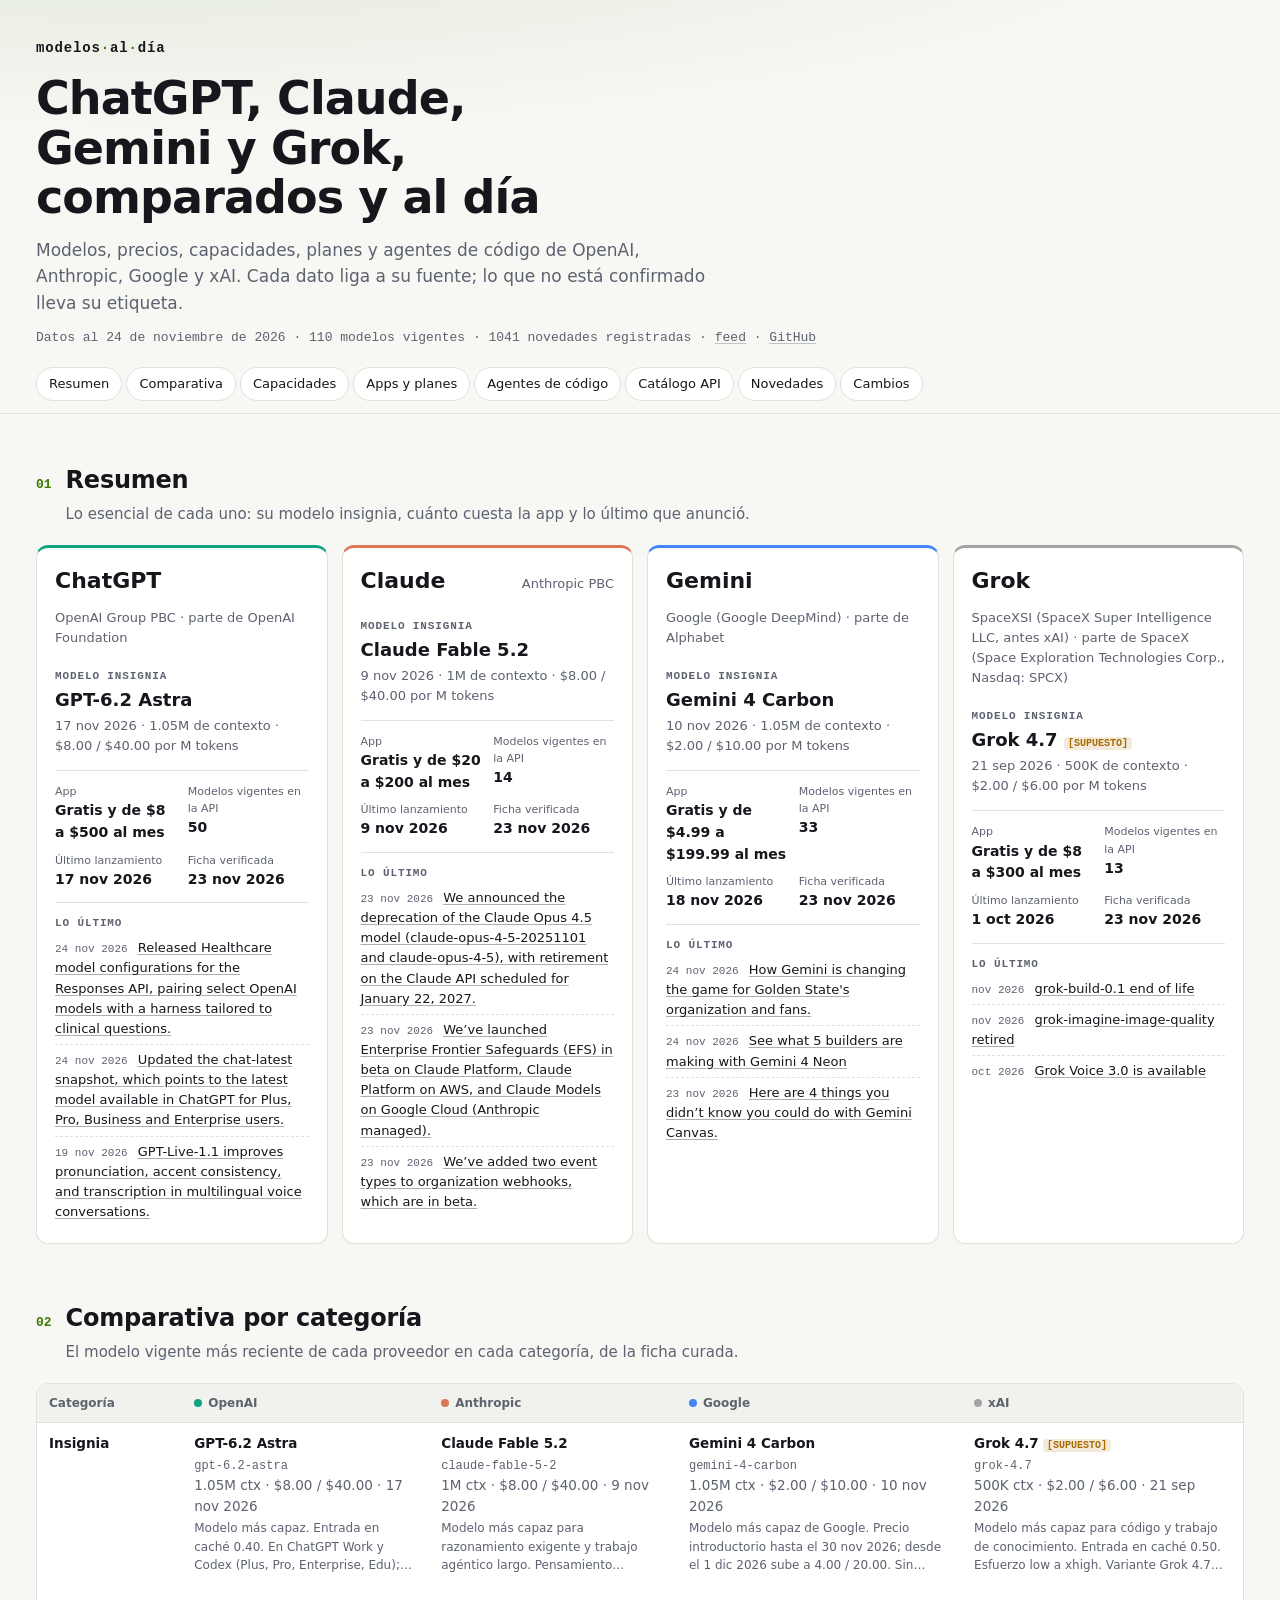
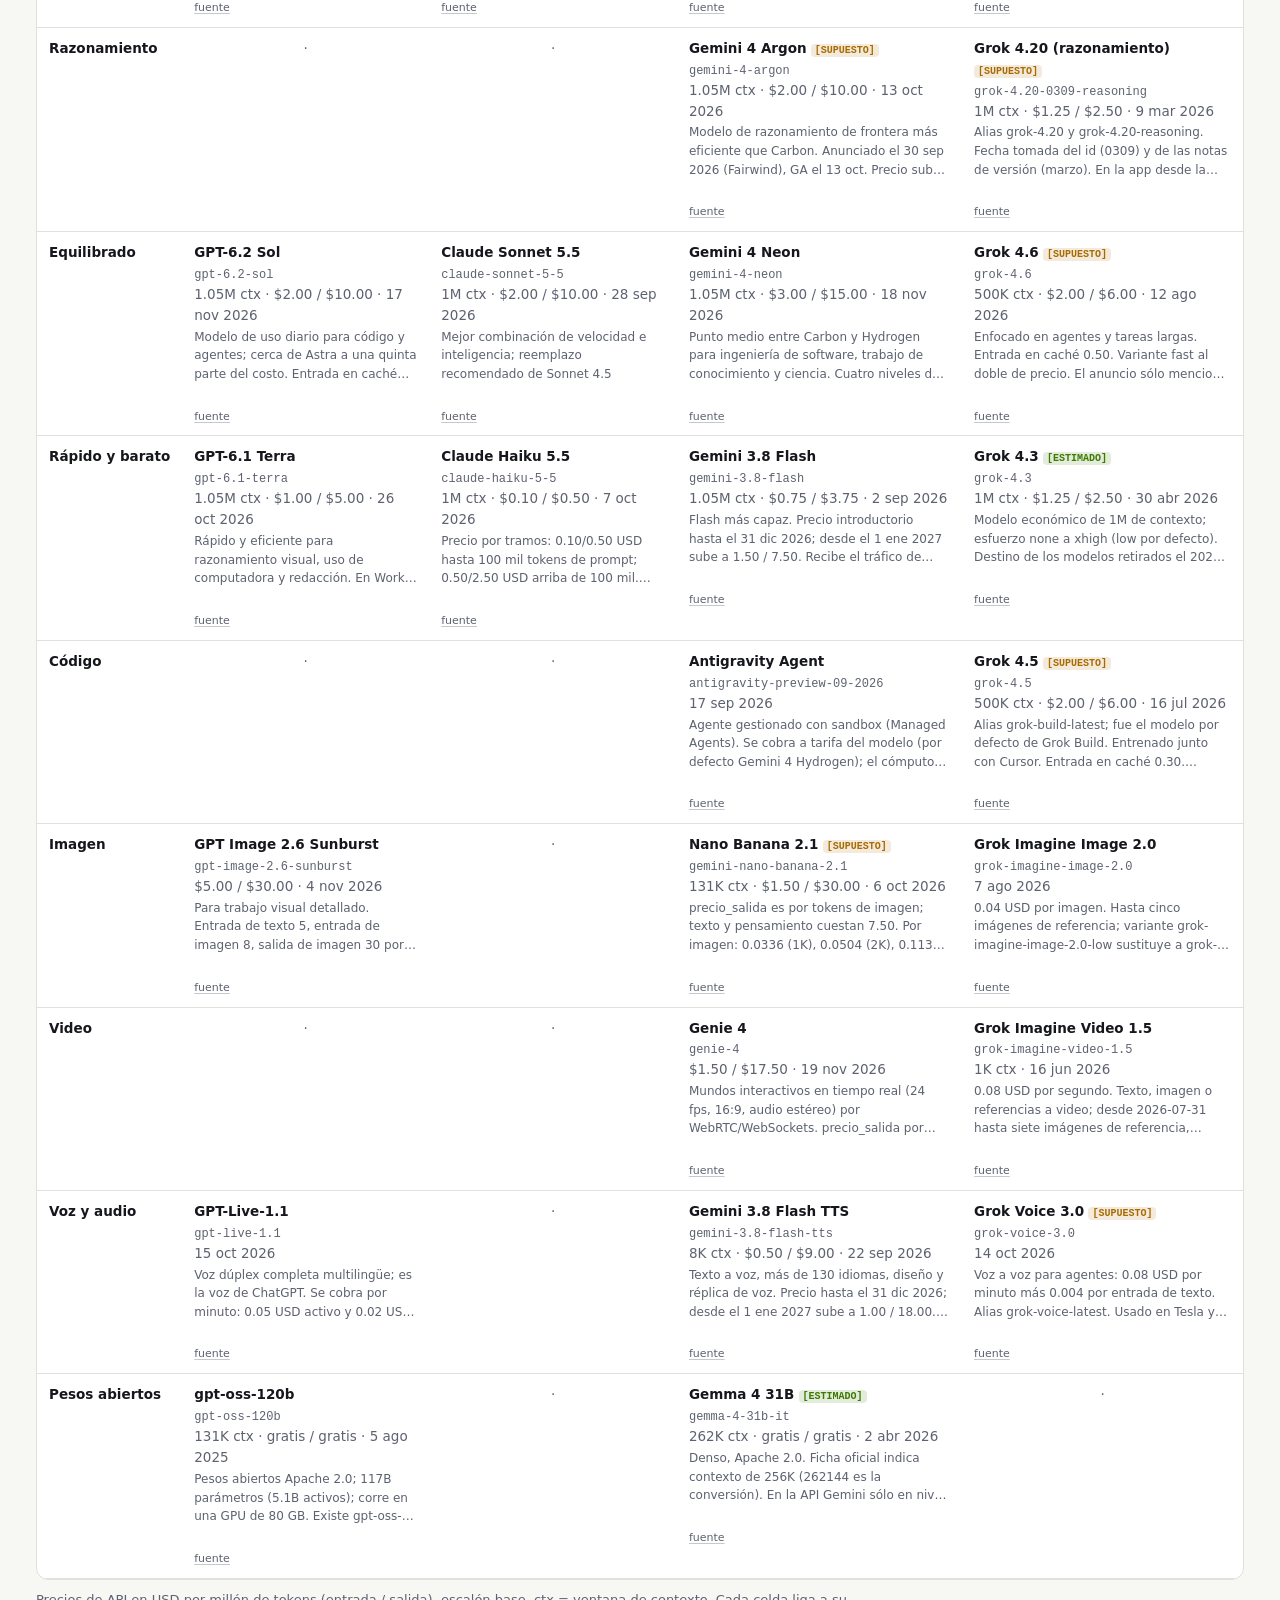
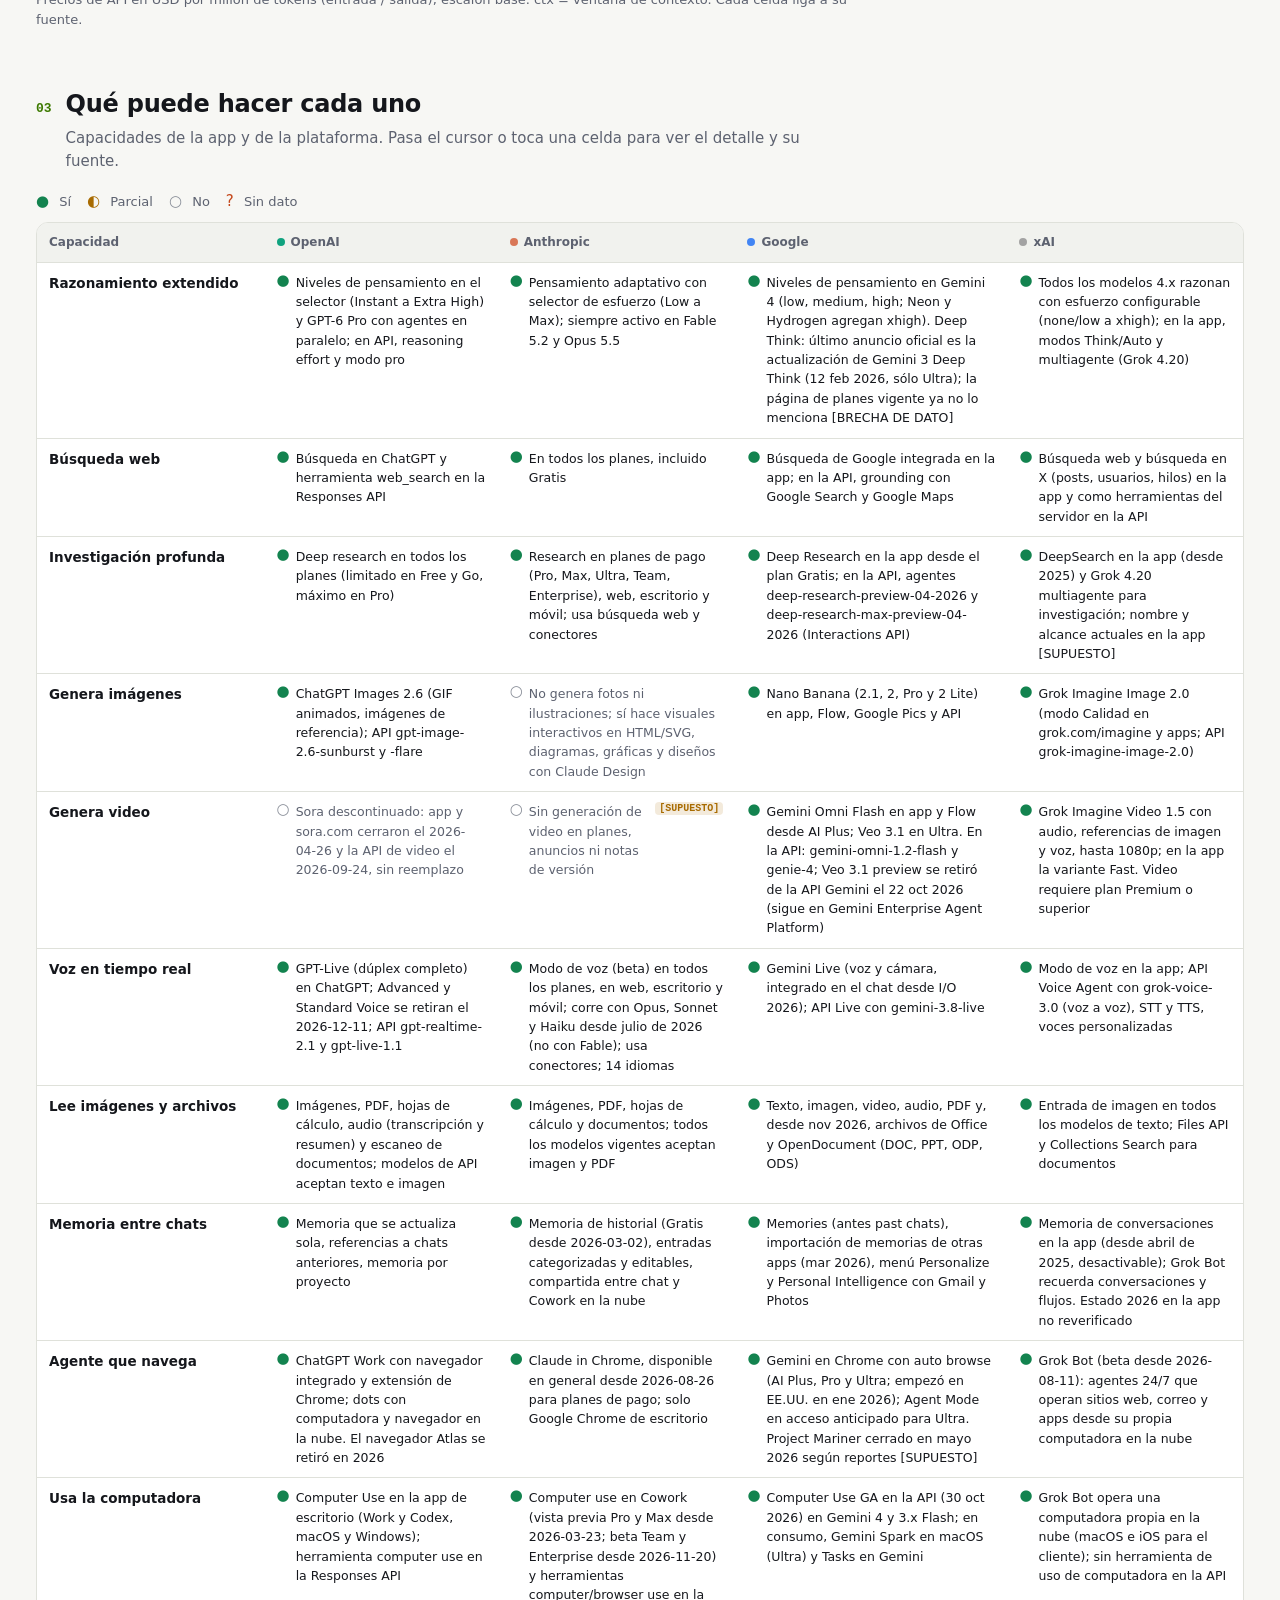
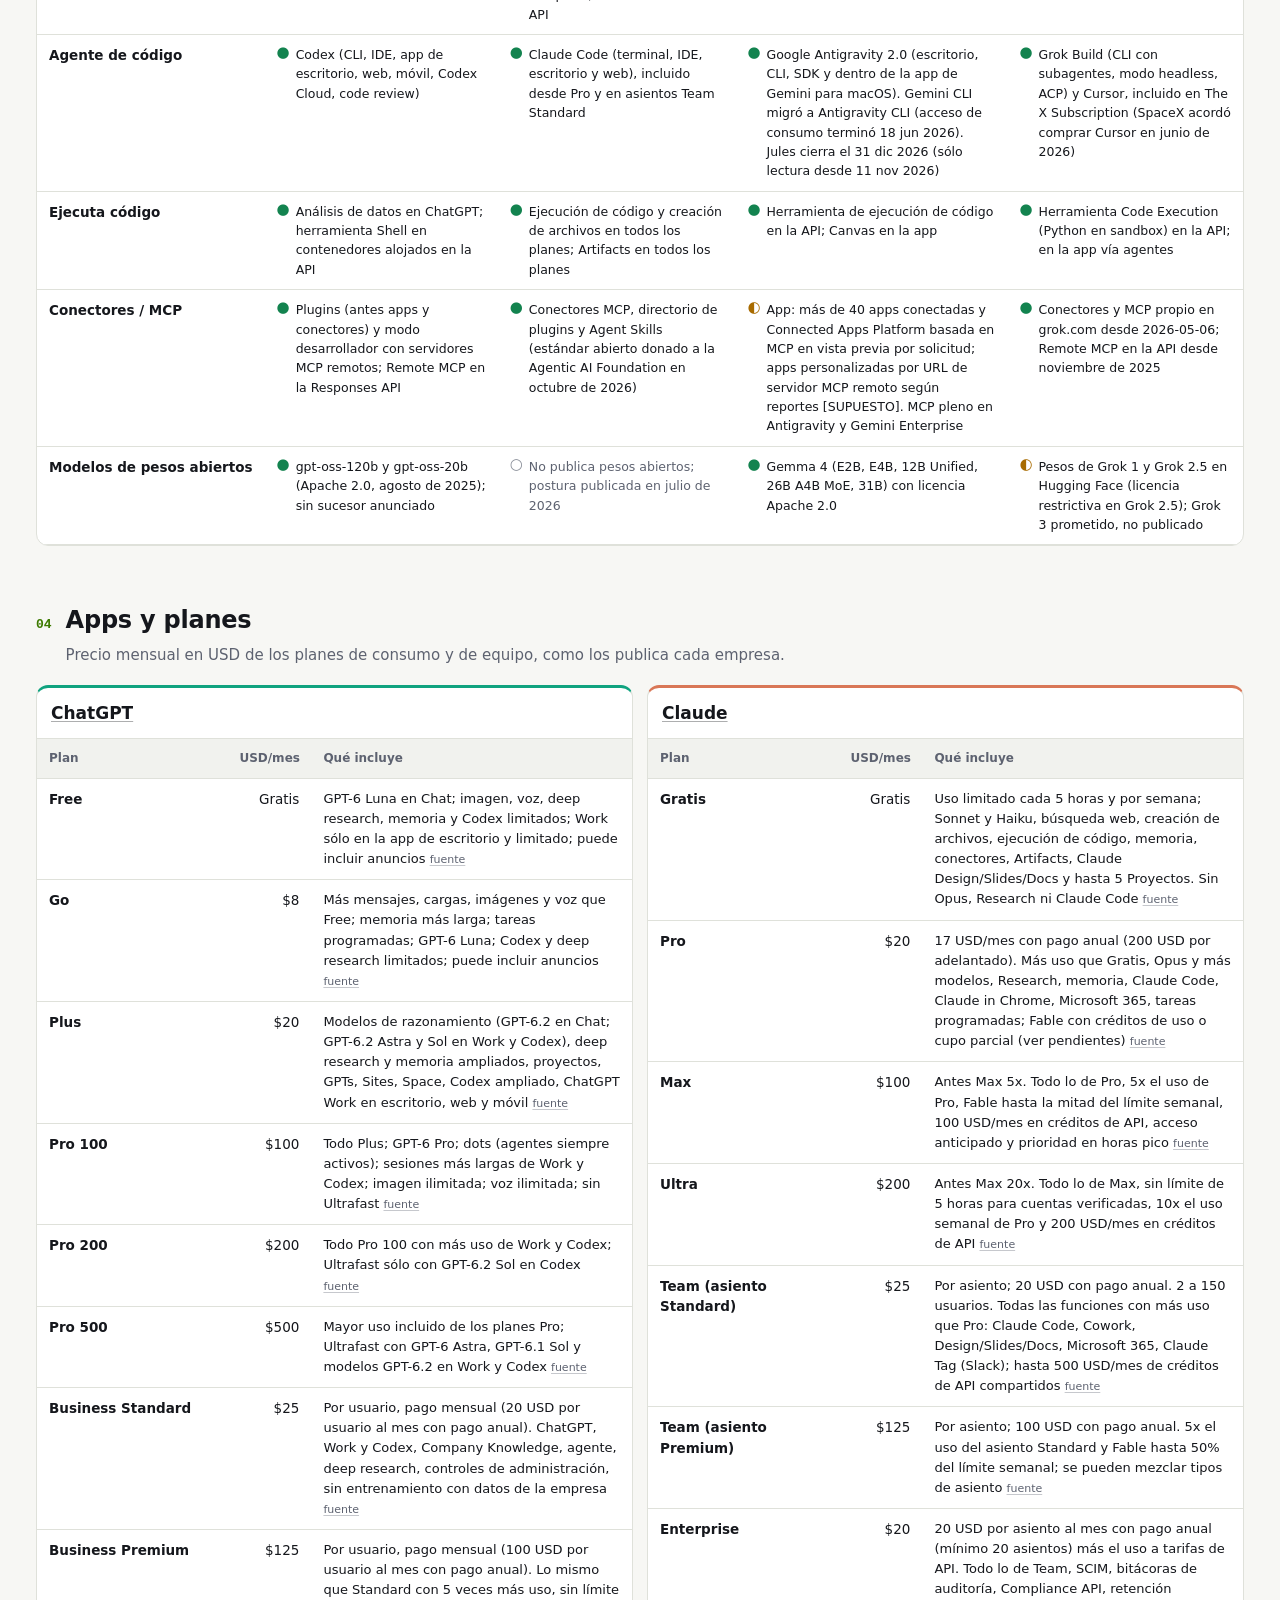
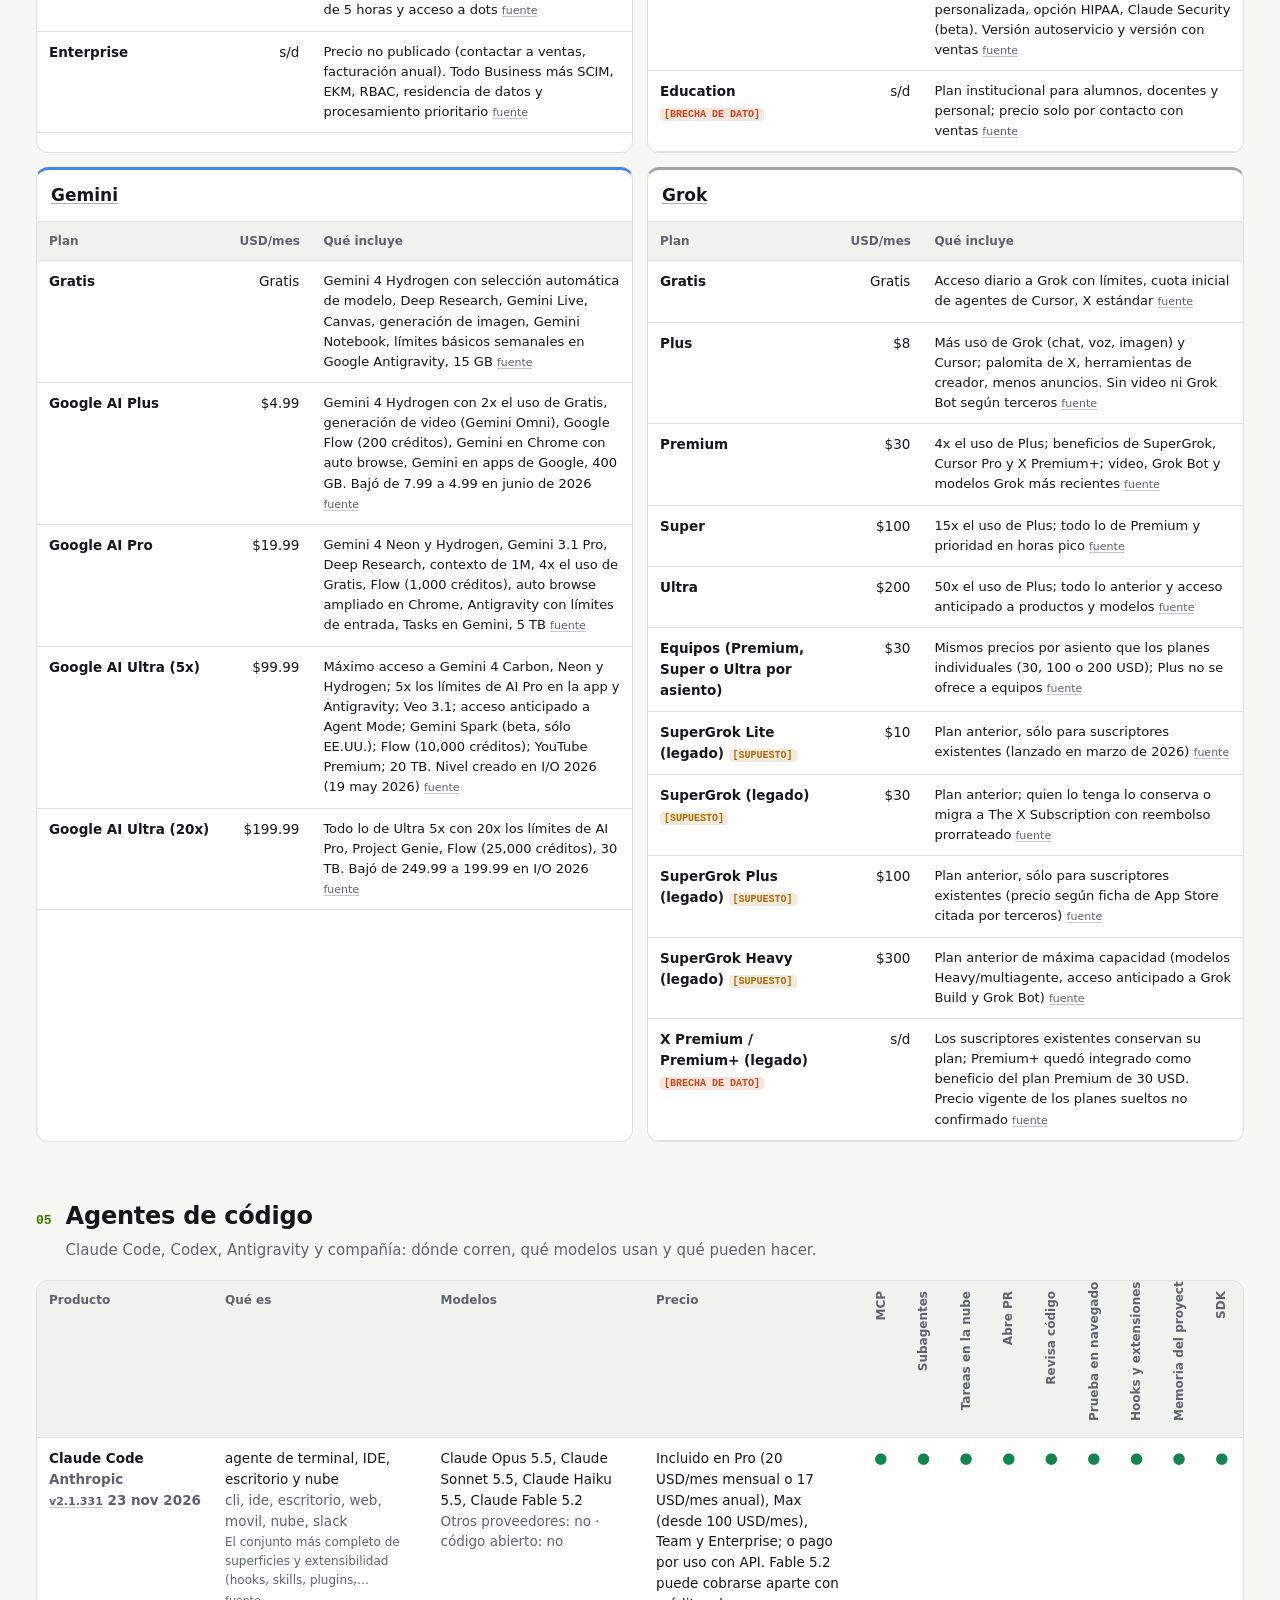
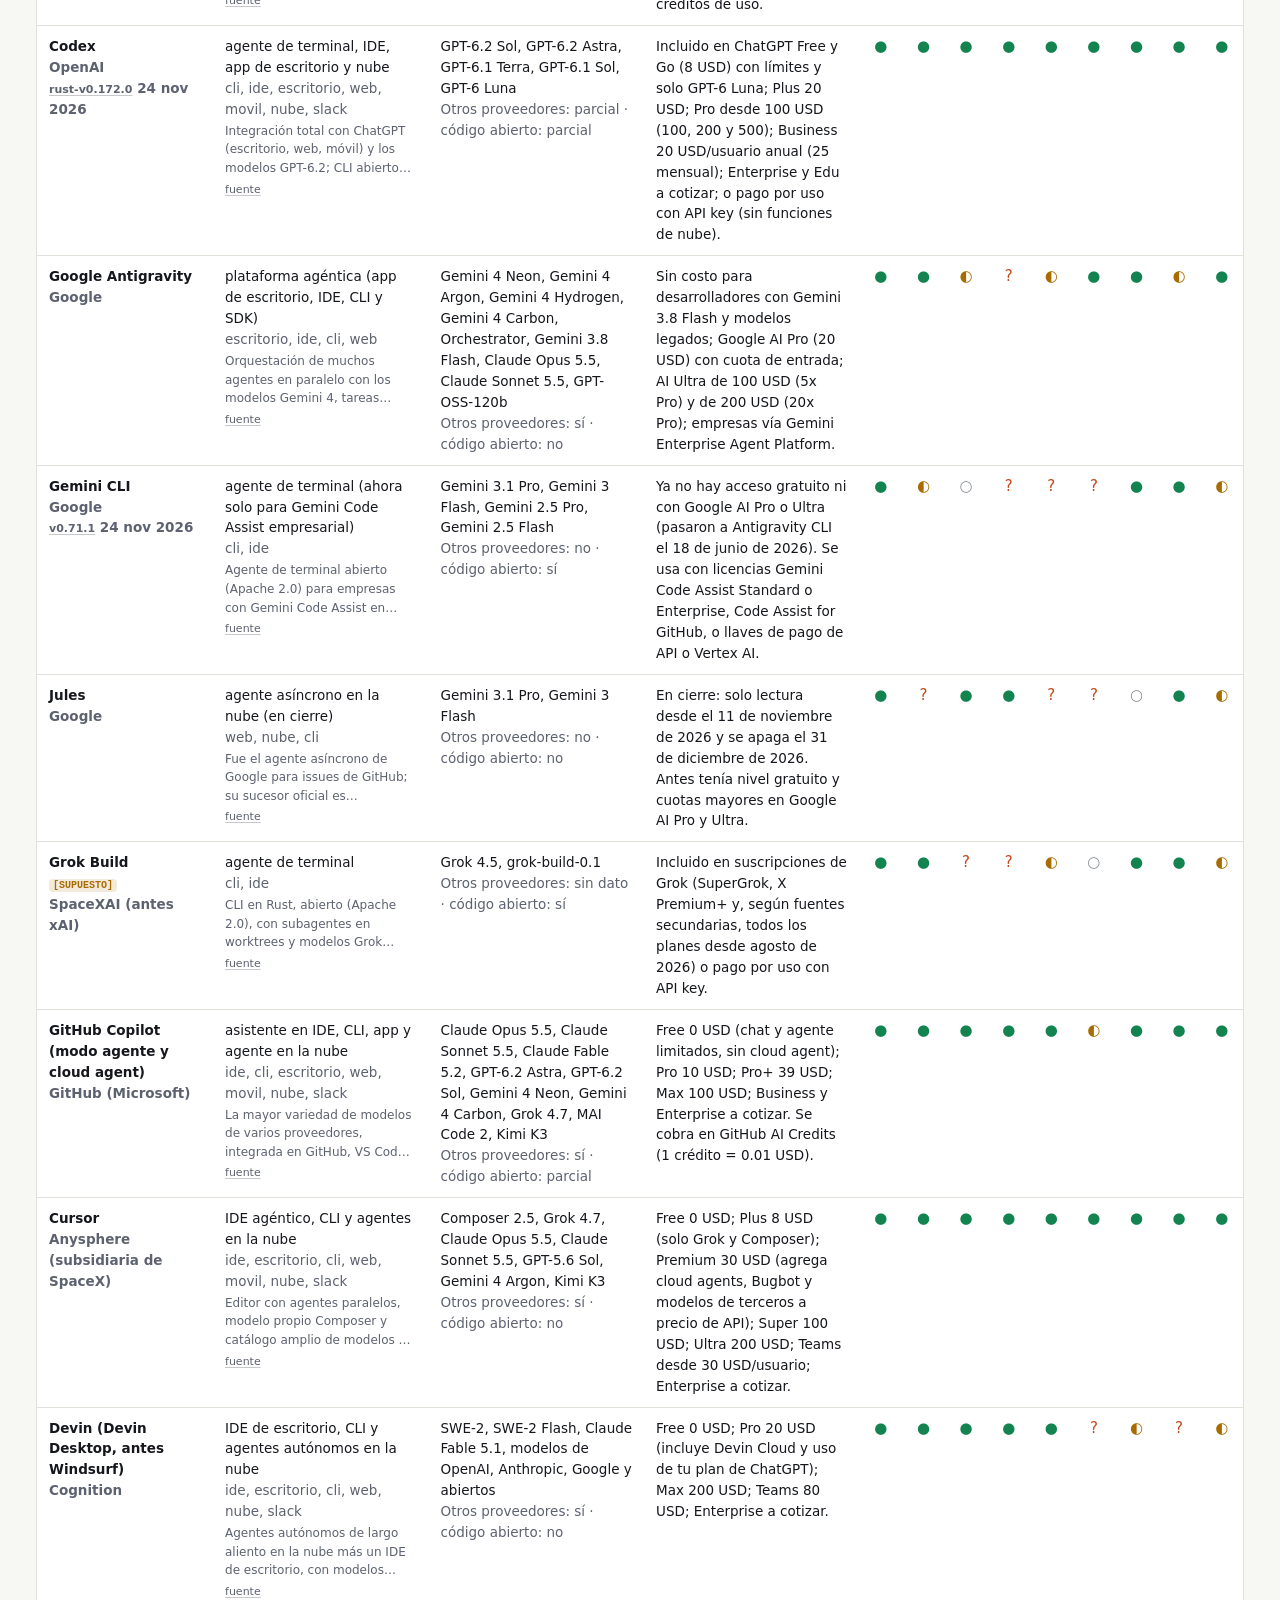
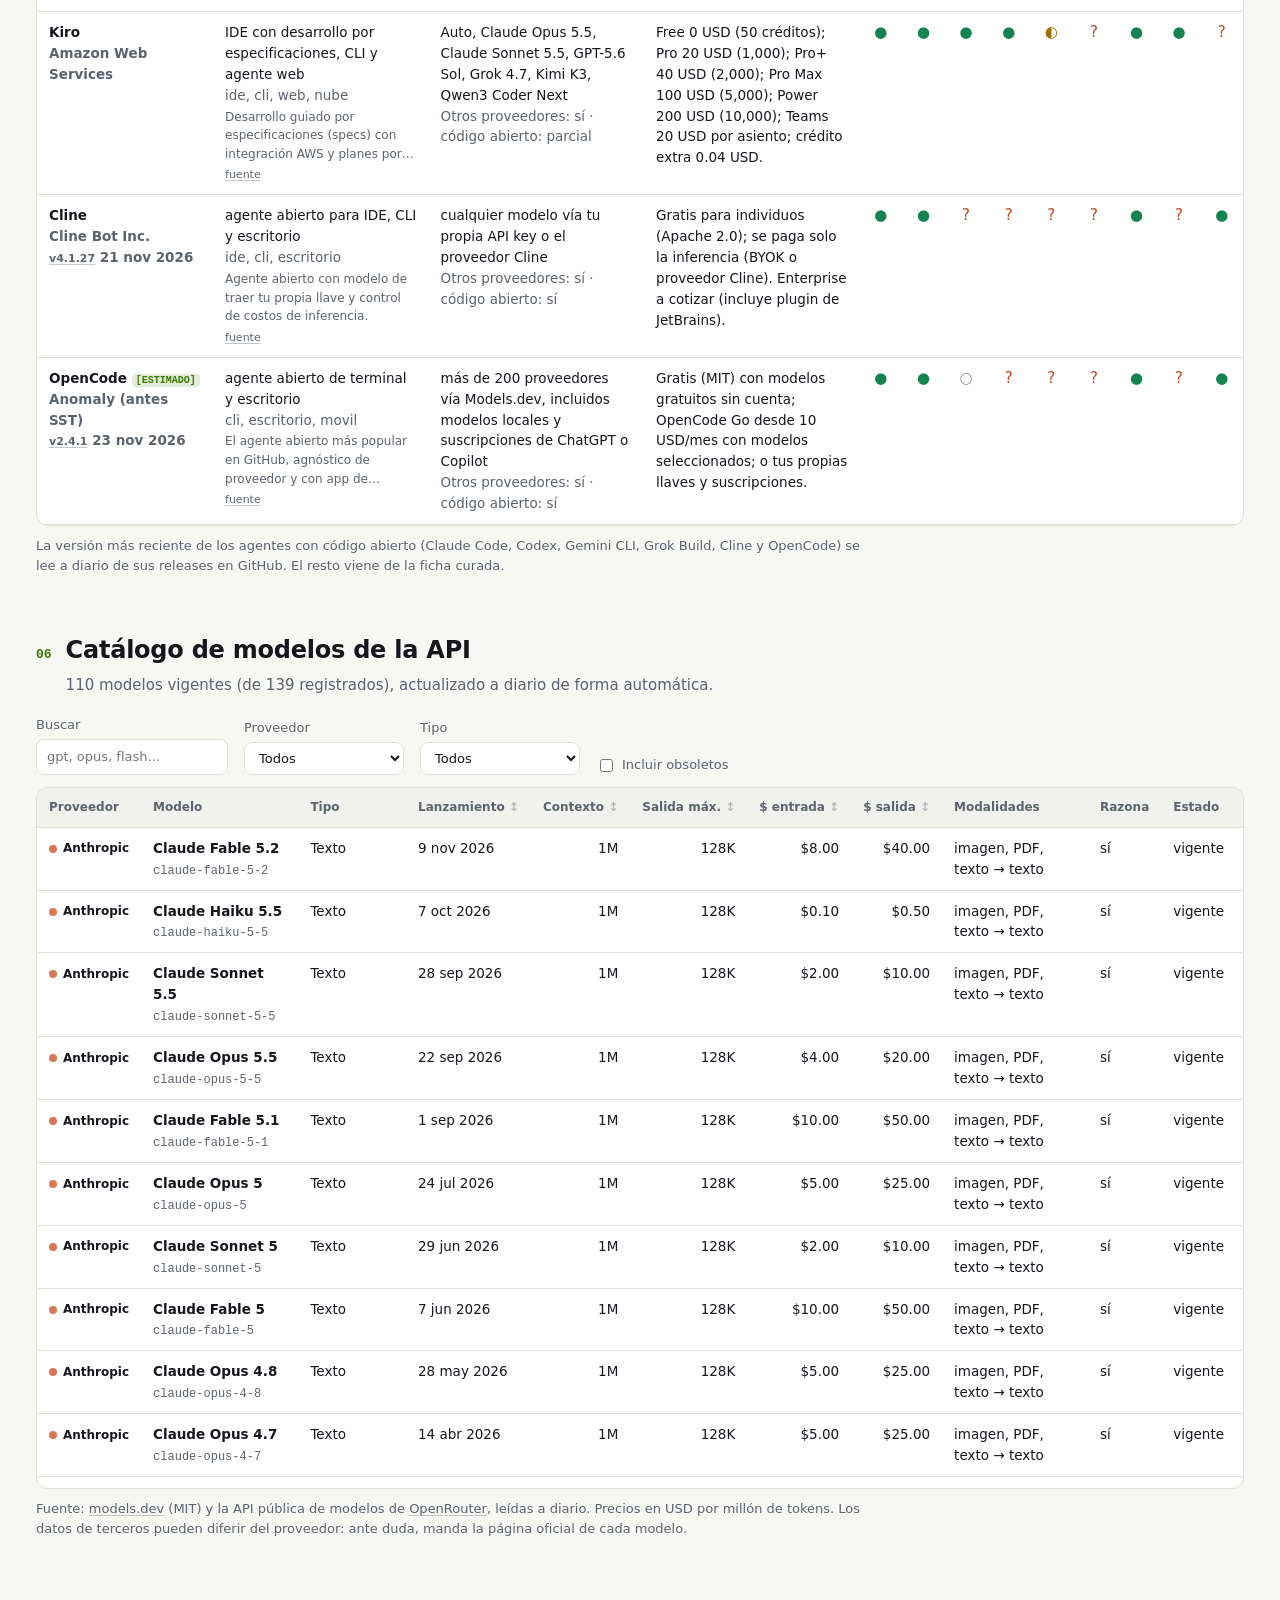
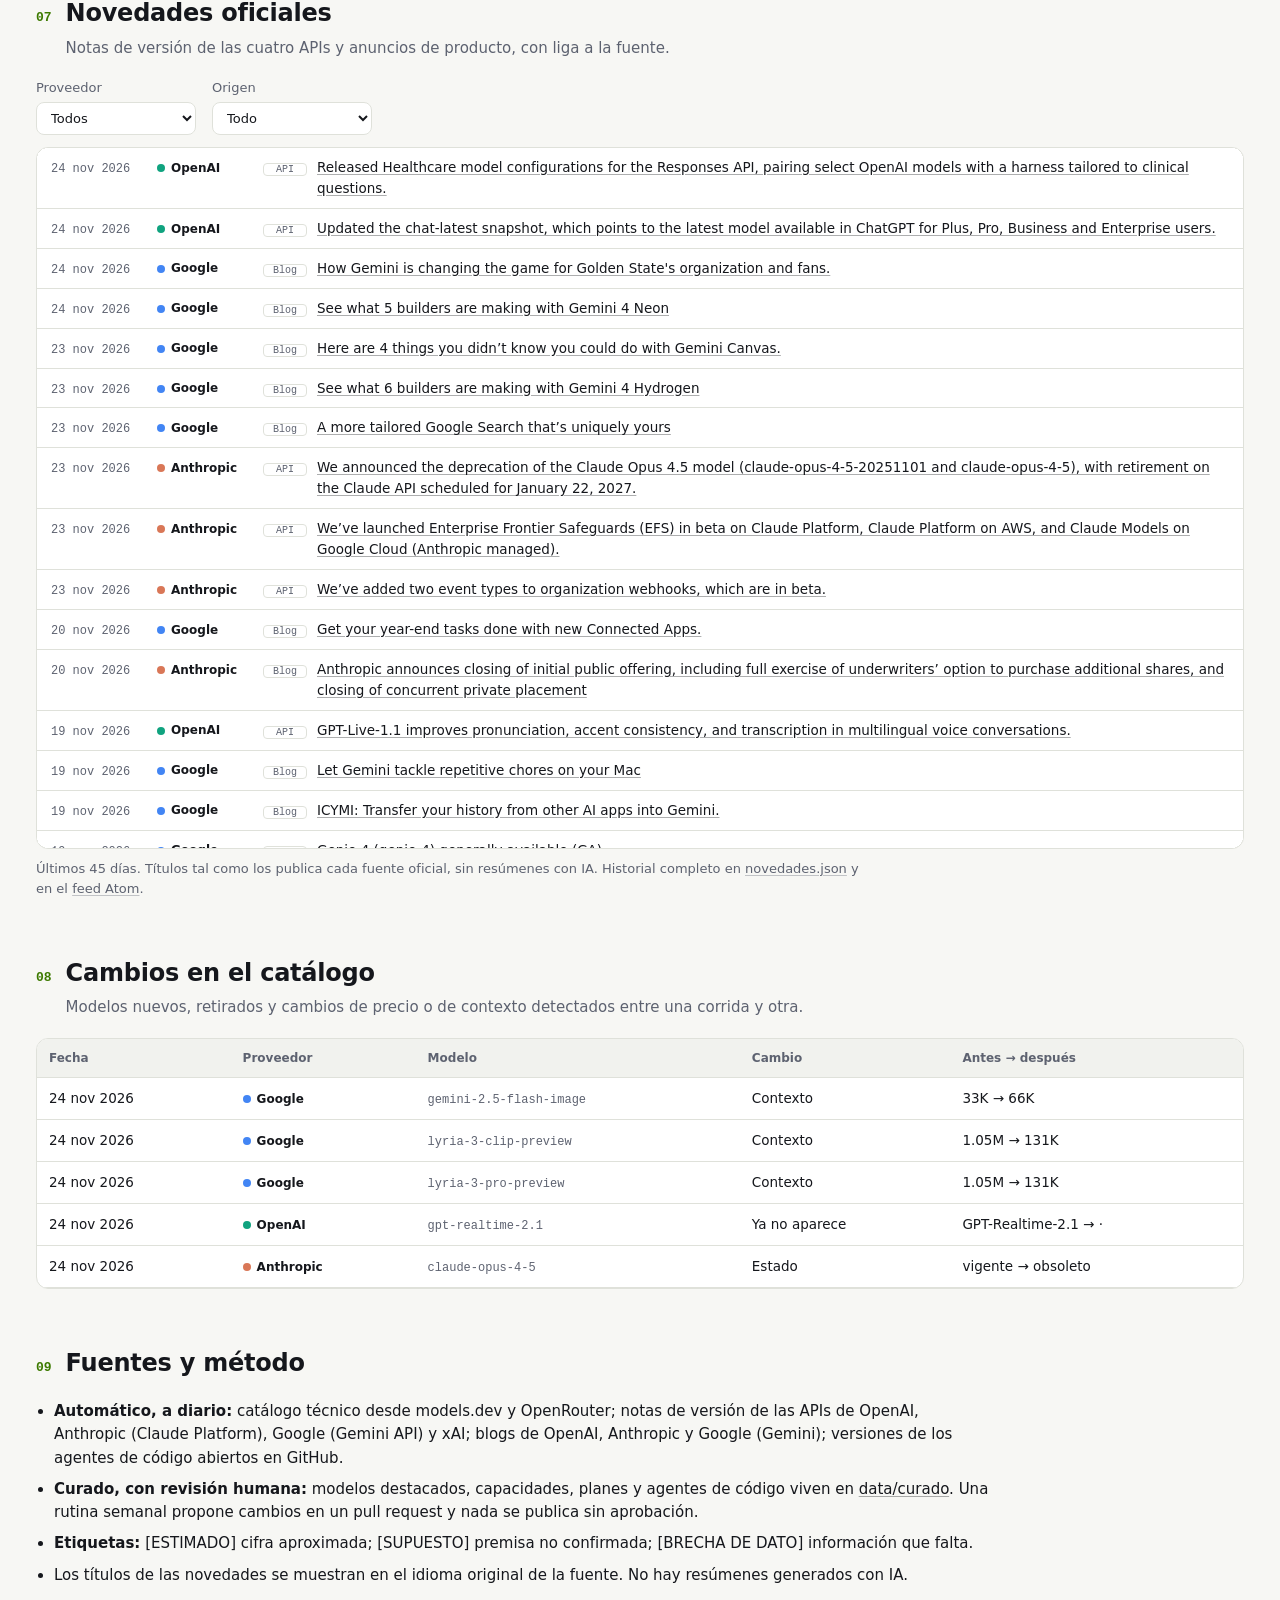
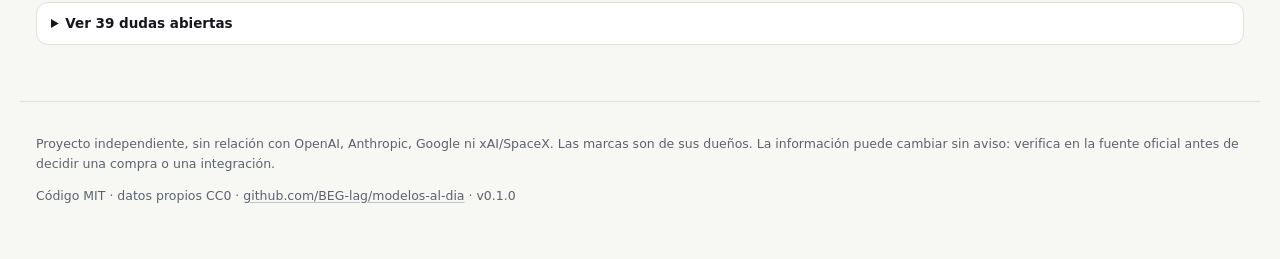
==== docs/index.html @ 7bff906c "chore(datos): actualización 2026-11-24 (110 modelos vigentes, 1041 novedades)" ====
<!doctype html>
<html lang="es-MX">
<head>
<meta charset="utf-8">
<meta name="viewport" content="width=device-width, initial-scale=1">
<title>modelos·al·día · ChatGPT, Claude, Gemini y Grok, comparados</title>
<meta name="description" content="Los modelos de OpenAI, Anthropic, Google y xAI al día: comparativa, capacidades, planes, agentes de código y novedades oficiales, cada dato con su fuente.">
<link rel="alternate" type="application/atom+xml" title="modelos·al·día" href="feed.xml">
<link rel="stylesheet" href="assets/style.css?v=0.1.0">
<link rel="icon" href="data:image/svg+xml,%3Csvg xmlns='http://www.w3.org/2000/svg' viewBox='0 0 32 32'%3E%3Crect width='32' height='32' rx='7' fill='%230b0d12'/%3E%3Ccircle cx='10' cy='11' r='4' fill='%2310a37f'/%3E%3Ccircle cx='22' cy='11' r='4' fill='%23d97757'/%3E%3Ccircle cx='10' cy='22' r='4' fill='%234285f4'/%3E%3Ccircle cx='22' cy='22' r='4' fill='%23a3a3a3'/%3E%3C/svg%3E">
</head>
<body>
<header class="top">
  <div class="wrap">
    <p class="brand">modelos<span>·</span>al<span>·</span>día</p>
    <h1>ChatGPT, Claude, Gemini y Grok, comparados y al día</h1>
    <p class="lede">Modelos, precios, capacidades, planes y agentes de código de OpenAI, Anthropic, Google y xAI.
    Cada dato liga a su fuente; lo que no está confirmado lleva su etiqueta.</p>
    <p class="stamp">Datos al <time datetime="2026-11-24">24 de noviembre de 2026</time> ·
    110 modelos vigentes · 1041 novedades registradas ·
    <a href="feed.xml">feed</a> · <a href="https://github.com/BEG-lag/modelos-al-dia">GitHub</a></p>
    <nav aria-label="Secciones"><a href="#resumen">Resumen</a><a href="#comparativa">Comparativa</a><a href="#capacidades">Capacidades</a><a href="#planes">Apps y planes</a><a href="#agentes">Agentes de código</a><a href="#catalogo">Catálogo API</a><a href="#novedades">Novedades</a><a href="#cambios">Cambios</a></nav>
  </div>
</header>
<main class="wrap">
<section id="resumen"><header class="sec"><span class="num">01</span><h2>Resumen</h2><p>Lo esencial de cada uno: su modelo insignia, cuánto cuesta la app y lo último que anunció.</p></header><div class="cards"><article class="card" style="--c:#10a37f"><header><h3>ChatGPT</h3><span class="muted">OpenAI Group PBC · parte de OpenAI Foundation</span></header><p class="label">Modelo insignia</p><p class="big">GPT-6.2 Astra</p><p class="muted">17 nov 2026 · 1.05M de contexto · $8.00 / $40.00 por M tokens</p><dl class="mini"><div><dt>App</dt><dd>Gratis y de $8 a $500 al mes</dd></div><div><dt>Modelos vigentes en la API</dt><dd>50</dd></div><div><dt>Último lanzamiento</dt><dd>17 nov 2026</dd></div><div><dt>Ficha verificada</dt><dd>23 nov 2026</dd></div></dl><p class="label">Lo último</p><ul class="news"><li><time datetime="2026-11-24">24 nov 2026</time> <a href="https://developers.openai.com/api/docs/changelog" rel="noopener">Released Healthcare model configurations for the Responses API, pairing select OpenAI models with a harness tailored to clinical questions.</a></li><li><time datetime="2026-11-24">24 nov 2026</time> <a href="https://developers.openai.com/api/docs/changelog" rel="noopener">Updated the chat-latest snapshot, which points to the latest model available in ChatGPT for Plus, Pro, Business and Enterprise users.</a></li><li><time datetime="2026-11-19">19 nov 2026</time> <a href="https://developers.openai.com/api/docs/changelog" rel="noopener">GPT-Live-1.1 improves pronunciation, accent consistency, and transcription in multilingual voice conversations.</a></li></ul></article><article class="card" style="--c:#d97757"><header><h3>Claude</h3><span class="muted">Anthropic PBC</span></header><p class="label">Modelo insignia</p><p class="big">Claude Fable 5.2</p><p class="muted">9 nov 2026 · 1M de contexto · $8.00 / $40.00 por M tokens</p><dl class="mini"><div><dt>App</dt><dd>Gratis y de $20 a $200 al mes</dd></div><div><dt>Modelos vigentes en la API</dt><dd>14</dd></div><div><dt>Último lanzamiento</dt><dd>9 nov 2026</dd></div><div><dt>Ficha verificada</dt><dd>23 nov 2026</dd></div></dl><p class="label">Lo último</p><ul class="news"><li><time datetime="2026-11-23">23 nov 2026</time> <a href="https://platform.claude.com/docs/en/release-notes/overview" rel="noopener">We announced the deprecation of the Claude Opus 4.5 model (claude-opus-4-5-20251101 and claude-opus-4-5), with retirement on the Claude API scheduled for January 22, 2027.</a></li><li><time datetime="2026-11-23">23 nov 2026</time> <a href="https://platform.claude.com/docs/en/release-notes/overview" rel="noopener">We’ve launched Enterprise Frontier Safeguards (EFS) in beta on Claude Platform, Claude Platform on AWS, and Claude Models on Google Cloud (Anthropic managed).</a></li><li><time datetime="2026-11-23">23 nov 2026</time> <a href="https://platform.claude.com/docs/en/release-notes/overview" rel="noopener">We’ve added two event types to organization webhooks, which are in beta.</a></li></ul></article><article class="card" style="--c:#4285f4"><header><h3>Gemini</h3><span class="muted">Google (Google DeepMind) · parte de Alphabet</span></header><p class="label">Modelo insignia</p><p class="big">Gemini 4 Carbon</p><p class="muted">10 nov 2026 · 1.05M de contexto · $2.00 / $10.00 por M tokens</p><dl class="mini"><div><dt>App</dt><dd>Gratis y de $4.99 a $199.99 al mes</dd></div><div><dt>Modelos vigentes en la API</dt><dd>33</dd></div><div><dt>Último lanzamiento</dt><dd>18 nov 2026</dd></div><div><dt>Ficha verificada</dt><dd>23 nov 2026</dd></div></dl><p class="label">Lo último</p><ul class="news"><li><time datetime="2026-11-24">24 nov 2026</time> <a href="https://blog.google/products-and-platforms/products/gemini/gemini-golden-state/" rel="noopener">How Gemini is changing the game for Golden State&#x27;s organization and fans.</a></li><li><time datetime="2026-11-24">24 nov 2026</time> <a href="https://blog.google/innovation-and-ai/models-and-research/gemini-models/gemini-4-neon-builders/" rel="noopener">See what 5 builders are making with Gemini 4 Neon</a></li><li><time datetime="2026-11-23">23 nov 2026</time> <a href="https://blog.google/innovation-and-ai/products/gemini-app/gemini-canvas-tasks/" rel="noopener">Here are 4 things you didn’t know you could do with Gemini Canvas.</a></li></ul></article><article class="card" style="--c:#a3a3a3"><header><h3>Grok</h3><span class="muted">SpaceXSI (SpaceX Super Intelligence LLC, antes xAI) · parte de SpaceX (Space Exploration Technologies Corp., Nasdaq: SPCX)</span></header><p class="label">Modelo insignia</p><p class="big">Grok 4.7 <span class="tag tag-supuesto">[SUPUESTO]</span></p><p class="muted">21 sep 2026 · 500K de contexto · $2.00 / $6.00 por M tokens</p><dl class="mini"><div><dt>App</dt><dd>Gratis y de $8 a $300 al mes</dd></div><div><dt>Modelos vigentes en la API</dt><dd>13</dd></div><div><dt>Último lanzamiento</dt><dd>1 oct 2026</dd></div><div><dt>Ficha verificada</dt><dd>23 nov 2026</dd></div></dl><p class="label">Lo último</p><ul class="news"><li><time datetime="2026-11-01">nov 2026</time> <a href="https://docs.x.ai/docs/release-notes" rel="noopener">grok-build-0.1 end of life</a></li><li><time datetime="2026-11-01">nov 2026</time> <a href="https://docs.x.ai/docs/release-notes" rel="noopener">grok-imagine-image-quality retired</a></li><li><time datetime="2026-10-01">oct 2026</time> <a href="https://docs.x.ai/docs/release-notes" rel="noopener">Grok Voice 3.0 is available</a></li></ul></article></div></section><section id="comparativa"><header class="sec"><span class="num">02</span><h2>Comparativa por categoría</h2><p>El modelo vigente más reciente de cada proveedor en cada categoría, de la ficha curada.</p></header><div class="scroll"><table class="grid compare"><thead><tr><th scope="col">Categoría</th><th scope="col"><span class="chip" style="--c:#10a37f">OpenAI</span></th><th scope="col"><span class="chip" style="--c:#d97757">Anthropic</span></th><th scope="col"><span class="chip" style="--c:#4285f4">Google</span></th><th scope="col"><span class="chip" style="--c:#a3a3a3">xAI</span></th></tr></thead><tbody><tr><th scope="row">Insignia</th><td><strong>GPT-6.2 Astra</strong><br><code>gpt-6.2-astra</code><br><span class="muted">1.05M ctx · $8.00 / $40.00 · 17 nov 2026</span><br><span class="nota" title="Modelo más capaz. Entrada en caché 0.40. En ChatGPT Work y Codex (Plus, Pro, Enterprise, Edu); modo Ultrafast. Arriba de 272K tokens de entrada aplica tarifa de contexto largo.">Modelo más capaz. Entrada en caché 0.40. En ChatGPT Work y Codex (Plus, Pro, Enterprise, Edu); modo Ultrafast. Arriba de 272K tokens de entrada aplica tarifa de contexto largo.</span><br><a class="src" href="https://developers.openai.com/api/docs/models/gpt-6.2-astra" rel="noopener">fuente</a></td><td><strong>Claude Fable 5.2</strong><br><code>claude-fable-5-2</code><br><span class="muted">1M ctx · $8.00 / $40.00 · 9 nov 2026</span><br><span class="nota" title="Modelo más capaz para razonamiento exigente y trabajo agéntico largo. Pensamiento adaptativo siempre activo. Modo rápido a 16/80 USD. En la app con créditos de uso o cupo parcial según plan">Modelo más capaz para razonamiento exigente y trabajo agéntico largo. Pensamiento adaptativo siempre activo. Modo rápido a 16/80 USD. En la app con créditos de uso o cupo parcial según plan</span><br><a class="src" href="https://platform.claude.com/docs/en/about-claude/models/overview" rel="noopener">fuente</a></td><td><strong>Gemini 4 Carbon</strong><br><code>gemini-4-carbon</code><br><span class="muted">1.05M ctx · $2.00 / $10.00 · 10 nov 2026</span><br><span class="nota" title="Modelo más capaz de Google. Precio introductorio hasta el 30 nov 2026; desde el 1 dic 2026 sube a 4.00 / 20.00. Sin escalones por longitud de prompt. Salida de 65,536 por defecto, hasta 1M con long decode. Anunciado el 28 oct 2026 sólo para ciberdefensores (programa Fairwind); GA el 10 nov. En la app sólo para AI Ultra">Modelo más capaz de Google. Precio introductorio hasta el 30 nov 2026; desde el 1 dic 2026 sube a 4.00 / 20.00. Sin escalones por longitud de prompt. Salida de 65,536 por defecto, hasta 1M con long decode. Anunciado el 28 oct 2026 sólo para ciberdefensores (programa Fairwind); GA el 10 nov. En la app sólo para AI Ultra</span><br><a class="src" href="https://blog.google/innovation-and-ai/models-and-research/gemini-models/gemini-4-carbon-now-available/" rel="noopener">fuente</a></td><td><strong>Grok 4.7</strong> <span class="tag tag-supuesto">[SUPUESTO]</span><br><code>grok-4.7</code><br><span class="muted">500K ctx · $2.00 / $6.00 · 21 sep 2026</span><br><span class="nota" title="Modelo más capaz para código y trabajo de conocimiento. Entrada en caché 0.50. Esfuerzo low a xhigh. Variante Grok 4.7 Fast (doble velocidad, doble precio) sólo en Cursor y Grok Build. Salida máxima no publicada [BRECHA DE DATO]. Presencia en la app según Decrypt y Android Headlines, no en fuente oficial">Modelo más capaz para código y trabajo de conocimiento. Entrada en caché 0.50. Esfuerzo low a xhigh. Variante Grok 4.7 Fast (doble velocidad, doble precio) sólo en Cursor y Grok Build. Salida máxima no publicada [BRECHA DE DATO]. Presencia en la app según Decrypt y Android Headlines, no en fuente oficial</span><br><a class="src" href="https://docs.x.ai/docs/models/grok-4.7" rel="noopener">fuente</a></td></tr><tr><th scope="row">Razonamiento</th><td class="vacio">·</td><td class="vacio">·</td><td><strong>Gemini 4 Argon</strong> <span class="tag tag-supuesto">[SUPUESTO]</span><br><code>gemini-4-argon</code><br><span class="muted">1.05M ctx · $2.00 / $10.00 · 13 oct 2026</span><br><span class="nota" title="Modelo de razonamiento de frontera más eficiente que Carbon. Anunciado el 30 sep 2026 (Fairwind), GA el 13 oct. Precio sube a 4.00 / 20.00 el 1 dic 2026. Llegó a la app para Pro y Ultra en oct 2026, pero la página de planes vigente ya no lo lista; reportes dicen que Neon lo reemplazó en el selector (en_app false es supuesto)">Modelo de razonamiento de frontera más eficiente que Carbon. Anunciado el 30 sep 2026 (Fairwind), GA el 13 oct. Precio sube a 4.00 / 20.00 el 1 dic 2026. Llegó a la app para Pro y Ultra en oct 2026, pero la página de planes vigente ya no lo lista; reportes dicen que Neon lo reemplazó en el selector (en_app false es supuesto)</span><br><a class="src" href="https://aistudio.google.com/docs/models/gemini-4-argon" rel="noopener">fuente</a></td><td><strong>Grok 4.20 (razonamiento)</strong> <span class="tag tag-supuesto">[SUPUESTO]</span><br><code>grok-4.20-0309-reasoning</code><br><span class="muted">1M ctx · $1.25 / $2.50 · 9 mar 2026</span><br><span class="nota" title="Alias grok-4.20 y grok-4.20-reasoning. Fecha tomada del id (0309) y de las notas de versión (marzo). En la app desde la beta de febrero de 2026 [SUPUESTO]. Salida máxima no publicada">Alias grok-4.20 y grok-4.20-reasoning. Fecha tomada del id (0309) y de las notas de versión (marzo). En la app desde la beta de febrero de 2026 [SUPUESTO]. Salida máxima no publicada</span><br><a class="src" href="https://docs.x.ai/docs/models/grok-4.20-0309-reasoning" rel="noopener">fuente</a></td></tr><tr><th scope="row">Equilibrado</th><td><strong>GPT-6.2 Sol</strong><br><code>gpt-6.2-sol</code><br><span class="muted">1.05M ctx · $2.00 / $10.00 · 17 nov 2026</span><br><span class="nota" title="Modelo de uso diario para código y agentes; cerca de Astra a una quinta parte del costo. Entrada en caché 0.10. En Work y Codex.">Modelo de uso diario para código y agentes; cerca de Astra a una quinta parte del costo. Entrada en caché 0.10. En Work y Codex.</span><br><a class="src" href="https://developers.openai.com/api/docs/models/gpt-6.2-sol" rel="noopener">fuente</a></td><td><strong>Claude Sonnet 5.5</strong><br><code>claude-sonnet-5-5</code><br><span class="muted">1M ctx · $2.00 / $10.00 · 28 sep 2026</span><br><span class="nota" title="Mejor combinación de velocidad e inteligencia; reemplazo recomendado de Sonnet 4.5">Mejor combinación de velocidad e inteligencia; reemplazo recomendado de Sonnet 4.5</span><br><a class="src" href="https://platform.claude.com/docs/en/about-claude/models/overview" rel="noopener">fuente</a></td><td><strong>Gemini 4 Neon</strong><br><code>gemini-4-neon</code><br><span class="muted">1.05M ctx · $3.00 / $15.00 · 18 nov 2026</span><br><span class="nota" title="Punto medio entre Carbon y Hydrogen para ingeniería de software, trabajo de conocimiento y ciencia. Cuatro niveles de pensamiento (hasta xhigh). Precio plano en todo el contexto; caché 0.15. Salida hasta 1M con long decode. En la app para AI Pro y Ultra">Punto medio entre Carbon y Hydrogen para ingeniería de software, trabajo de conocimiento y ciencia. Cuatro niveles de pensamiento (hasta xhigh). Precio plano en todo el contexto; caché 0.15. Salida hasta 1M con long decode. En la app para AI Pro y Ultra</span><br><a class="src" href="https://blog.google/innovation-and-ai/models-and-research/gemini-models/introducing-gemini-4-neon/" rel="noopener">fuente</a></td><td><strong>Grok 4.6</strong> <span class="tag tag-supuesto">[SUPUESTO]</span><br><code>grok-4.6</code><br><span class="muted">500K ctx · $2.00 / $6.00 · 12 ago 2026</span><br><span class="nota" title="Enfocado en agentes y tareas largas. Entrada en caché 0.50. Variante fast al doble de precio. El anuncio sólo menciona Cursor, Grok Build y API; presencia en la app no confirmada. Salida máxima no publicada">Enfocado en agentes y tareas largas. Entrada en caché 0.50. Variante fast al doble de precio. El anuncio sólo menciona Cursor, Grok Build y API; presencia en la app no confirmada. Salida máxima no publicada</span><br><a class="src" href="https://docs.x.ai/docs/models/grok-4.6" rel="noopener">fuente</a></td></tr><tr><th scope="row">Rápido y barato</th><td><strong>GPT-6.1 Terra</strong><br><code>gpt-6.1-terra</code><br><span class="muted">1.05M ctx · $1.00 / $5.00 · 26 oct 2026</span><br><span class="nota" title="Rápido y eficiente para razonamiento visual, uso de computadora y redacción. En Work y Codex, no en Chat.">Rápido y eficiente para razonamiento visual, uso de computadora y redacción. En Work y Codex, no en Chat.</span><br><a class="src" href="https://developers.openai.com/api/docs/models/gpt-6.1-terra" rel="noopener">fuente</a></td><td><strong>Claude Haiku 5.5</strong><br><code>claude-haiku-5-5</code><br><span class="muted">1M ctx · $0.10 / $0.50 · 7 oct 2026</span><br><span class="nota" title="Precio por tramos: 0.10/0.50 USD hasta 100 mil tokens de prompt; 0.50/2.50 USD arriba de 100 mil. Primer Haiku con selector de esfuerzo">Precio por tramos: 0.10/0.50 USD hasta 100 mil tokens de prompt; 0.50/2.50 USD arriba de 100 mil. Primer Haiku con selector de esfuerzo</span><br><a class="src" href="https://platform.claude.com/docs/en/about-claude/pricing" rel="noopener">fuente</a></td><td><strong>Gemini 3.8 Flash</strong><br><code>gemini-3.8-flash</code><br><span class="muted">1.05M ctx · $0.75 / $3.75 · 2 sep 2026</span><br><span class="nota" title="Flash más capaz. Precio introductorio hasta el 31 dic 2026; desde el 1 ene 2027 sube a 1.50 / 7.50. Recibe el tráfico de gemini-3.7-flash (deprecado 8 oct 2026) y, desde el 1 dic 2026, el de gemini-2.5-pro. No aparece en la página de planes de la app">Flash más capaz. Precio introductorio hasta el 31 dic 2026; desde el 1 ene 2027 sube a 1.50 / 7.50. Recibe el tráfico de gemini-3.7-flash (deprecado 8 oct 2026) y, desde el 1 dic 2026, el de gemini-2.5-pro. No aparece en la página de planes de la app</span><br><a class="src" href="https://aistudio.google.com/docs/models/gemini-3.8-flash" rel="noopener">fuente</a></td><td><strong>Grok 4.3</strong> <span class="tag tag-estimado">[ESTIMADO]</span><br><code>grok-4.3</code><br><span class="muted">1M ctx · $1.25 / $2.50 · 30 abr 2026</span><br><span class="nota" title="Modelo económico de 1M de contexto; esfuerzo none a xhigh (low por defecto). Destino de los modelos retirados el 2026-05-15. Fecha de lanzamiento de catálogos de terceros (beta para SuperGrok en abril, GA ~2026-05-06). Salida máxima no publicada">Modelo económico de 1M de contexto; esfuerzo none a xhigh (low por defecto). Destino de los modelos retirados el 2026-05-15. Fecha de lanzamiento de catálogos de terceros (beta para SuperGrok en abril, GA ~2026-05-06). Salida máxima no publicada</span><br><a class="src" href="https://docs.x.ai/docs/models/grok-4.3" rel="noopener">fuente</a></td></tr><tr><th scope="row">Código</th><td class="vacio">·</td><td class="vacio">·</td><td><strong>Antigravity Agent</strong><br><code>antigravity-preview-09-2026</code><br><span class="muted">17 sep 2026</span><br><span class="nota" title="Agente gestionado con sandbox (Managed Agents). Se cobra a tarifa del modelo (por defecto Gemini 4 Hydrogen); el cómputo del entorno no se cobra en preview. Sustituye a antigravity-preview-05-2026">Agente gestionado con sandbox (Managed Agents). Se cobra a tarifa del modelo (por defecto Gemini 4 Hydrogen); el cómputo del entorno no se cobra en preview. Sustituye a antigravity-preview-05-2026</span><br><a class="src" href="https://aistudio.google.com/docs/changelog" rel="noopener">fuente</a></td><td><strong>Grok 4.5</strong> <span class="tag tag-supuesto">[SUPUESTO]</span><br><code>grok-4.5</code><br><span class="muted">500K ctx · $2.00 / $6.00 · 16 jul 2026</span><br><span class="nota" title="Alias grok-build-latest; fue el modelo por defecto de Grok Build. Entrenado junto con Cursor. Entrada en caché 0.30. Presencia en la app no confirmada. Salida máxima no publicada">Alias grok-build-latest; fue el modelo por defecto de Grok Build. Entrenado junto con Cursor. Entrada en caché 0.30. Presencia en la app no confirmada. Salida máxima no publicada</span><br><a class="src" href="https://docs.x.ai/docs/models/grok-4.5" rel="noopener">fuente</a></td></tr><tr><th scope="row">Imagen</th><td><strong>GPT Image 2.6 Sunburst</strong><br><code>gpt-image-2.6-sunburst</code><br><span class="muted">$5.00 / $30.00 · 4 nov 2026</span><br><span class="nota" title="Para trabajo visual detallado. Entrada de texto 5, entrada de imagen 8, salida de imagen 30 por millón de tokens. Base de ChatGPT Images 2.6 [SUPUESTO: cuál de las dos variantes usa la app].">Para trabajo visual detallado. Entrada de texto 5, entrada de imagen 8, salida de imagen 30 por millón de tokens. Base de ChatGPT Images 2.6 [SUPUESTO: cuál de las dos variantes usa la app].</span><br><a class="src" href="https://developers.openai.com/api/docs/models/gpt-image-2.6-sunburst" rel="noopener">fuente</a></td><td class="vacio">·</td><td><strong>Nano Banana 2.1</strong> <span class="tag tag-supuesto">[SUPUESTO]</span><br><code>gemini-nano-banana-2.1</code><br><span class="muted">131K ctx · $1.50 / $30.00 · 6 oct 2026</span><br><span class="nota" title="precio_salida es por tokens de imagen; texto y pensamiento cuestan 7.50. Por imagen: 0.0336 (1K), 0.0504 (2K), 0.113 (4K). La app usa Nano Banana, pero no se confirmó que sea esta versión">precio_salida es por tokens de imagen; texto y pensamiento cuestan 7.50. Por imagen: 0.0336 (1K), 0.0504 (2K), 0.113 (4K). La app usa Nano Banana, pero no se confirmó que sea esta versión</span><br><a class="src" href="https://aistudio.google.com/docs/models/gemini-nano-banana-2.1" rel="noopener">fuente</a></td><td><strong>Grok Imagine Image 2.0</strong><br><code>grok-imagine-image-2.0</code><br><span class="muted">7 ago 2026</span><br><span class="nota" title="0.04 USD por imagen. Hasta cinco imágenes de referencia; variante grok-imagine-image-2.0-low sustituye a grok-imagine-image-quality y -pro (retirados en noviembre de 2026). Modo Calidad en grok.com/imagine">0.04 USD por imagen. Hasta cinco imágenes de referencia; variante grok-imagine-image-2.0-low sustituye a grok-imagine-image-quality y -pro (retirados en noviembre de 2026). Modo Calidad en grok.com/imagine</span><br><a class="src" href="https://x.ai/news/grok-imagine-image-2" rel="noopener">fuente</a></td></tr><tr><th scope="row">Video</th><td class="vacio">·</td><td class="vacio">·</td><td><strong>Genie 4</strong><br><code>genie-4</code><br><span class="muted">$1.50 / $17.50 · 19 nov 2026</span><br><span class="nota" title="Mundos interactivos en tiempo real (24 fps, 16:9, audio estéreo) por WebRTC/WebSockets. precio_salida por tokens de video con audio (unos 0.10 USD por segundo); texto 9.00. En consumo existe Project Genie para Ultra 20x">Mundos interactivos en tiempo real (24 fps, 16:9, audio estéreo) por WebRTC/WebSockets. precio_salida por tokens de video con audio (unos 0.10 USD por segundo); texto 9.00. En consumo existe Project Genie para Ultra 20x</span><br><a class="src" href="https://aistudio.google.com/docs/pricing" rel="noopener">fuente</a></td><td><strong>Grok Imagine Video 1.5</strong><br><code>grok-imagine-video-1.5</code><br><span class="muted">1K ctx · 16 jun 2026</span><br><span class="nota" title="0.08 USD por segundo. Texto, imagen o referencias a video; desde 2026-07-31 hasta siete imágenes de referencia, referencia de voz y 1080p nativo. En la app se usa Video 1.5 Fast">0.08 USD por segundo. Texto, imagen o referencias a video; desde 2026-07-31 hasta siete imágenes de referencia, referencia de voz y 1080p nativo. En la app se usa Video 1.5 Fast</span><br><a class="src" href="https://x.ai/news/grok-imagine-video-1-5" rel="noopener">fuente</a></td></tr><tr><th scope="row">Voz y audio</th><td><strong>GPT-Live-1.1</strong><br><code>gpt-live-1.1</code><br><span class="muted">15 oct 2026</span><br><span class="nota" title="Voz dúplex completa multilingüe; es la voz de ChatGPT. Se cobra por minuto: 0.05 USD activo y 0.02 USD en espera, más el modelo de fondo.">Voz dúplex completa multilingüe; es la voz de ChatGPT. Se cobra por minuto: 0.05 USD activo y 0.02 USD en espera, más el modelo de fondo.</span><br><a class="src" href="https://developers.openai.com/api/docs/models/gpt-live-1.1" rel="noopener">fuente</a></td><td class="vacio">·</td><td><strong>Gemini 3.8 Flash TTS</strong><br><code>gemini-3.8-flash-tts</code><br><span class="muted">8K ctx · $0.50 / $9.00 · 22 sep 2026</span><br><span class="nota" title="Texto a voz, más de 130 idiomas, diseño y réplica de voz. Precio hasta el 31 dic 2026; desde el 1 ene 2027 sube a 1.00 / 18.00. Existe gemini-3.8-flash-lite-tts (0.50 / 6.00)">Texto a voz, más de 130 idiomas, diseño y réplica de voz. Precio hasta el 31 dic 2026; desde el 1 ene 2027 sube a 1.00 / 18.00. Existe gemini-3.8-flash-lite-tts (0.50 / 6.00)</span><br><a class="src" href="https://aistudio.google.com/docs/models/gemini-3.8-flash-tts" rel="noopener">fuente</a></td><td><strong>Grok Voice 3.0</strong> <span class="tag tag-supuesto">[SUPUESTO]</span><br><code>grok-voice-3.0</code><br><span class="muted">14 oct 2026</span><br><span class="nota" title="Voz a voz para agentes: 0.08 USD por minuto más 0.004 por entrada de texto. Alias grok-voice-latest. Usado en Tesla y en el modo de voz de Grok Bot; uso en la app de Grok [SUPUESTO]">Voz a voz para agentes: 0.08 USD por minuto más 0.004 por entrada de texto. Alias grok-voice-latest. Usado en Tesla y en el modo de voz de Grok Bot; uso en la app de Grok [SUPUESTO]</span><br><a class="src" href="https://x.ai/news/grok-voice-3" rel="noopener">fuente</a></td></tr><tr><th scope="row">Pesos abiertos</th><td><strong>gpt-oss-120b</strong><br><code>gpt-oss-120b</code><br><span class="muted">131K ctx · gratis / gratis · 5 ago 2025</span><br><span class="nota" title="Pesos abiertos Apache 2.0; 117B parámetros (5.1B activos); corre en una GPU de 80 GB. Existe gpt-oss-20b para equipos de 16 GB. Sin precio propio en la API de OpenAI.">Pesos abiertos Apache 2.0; 117B parámetros (5.1B activos); corre en una GPU de 80 GB. Existe gpt-oss-20b para equipos de 16 GB. Sin precio propio en la API de OpenAI.</span><br><a class="src" href="https://developers.openai.com/api/docs/models/gpt-oss-120b" rel="noopener">fuente</a></td><td class="vacio">·</td><td><strong>Gemma 4 31B</strong> <span class="tag tag-estimado">[ESTIMADO]</span><br><code>gemma-4-31b-it</code><br><span class="muted">262K ctx · gratis / gratis · 2 abr 2026</span><br><span class="nota" title="Denso, Apache 2.0. Ficha oficial indica contexto de 256K (262144 es la conversión). En la API Gemini sólo en nivel gratuito; sin precio de pago. Familia: E2B y E4B (128K, con audio), 12B Unified (256K, con audio, 3 jun 2026), 26B A4B">Denso, Apache 2.0. Ficha oficial indica contexto de 256K (262144 es la conversión). En la API Gemini sólo en nivel gratuito; sin precio de pago. Familia: E2B y E4B (128K, con audio), 12B Unified (256K, con audio, 3 jun 2026), 26B A4B</span><br><a class="src" href="https://gemma.ai/models/gemma-4/model-card/" rel="noopener">fuente</a></td><td class="vacio">·</td></tr></tbody></table></div><p class="foot">Precios de API en USD por millón de tokens (entrada / salida), escalón base. ctx = ventana de contexto. Cada celda liga a su fuente.</p></section><section id="capacidades"><header class="sec"><span class="num">03</span><h2>Qué puede hacer cada uno</h2><p>Capacidades de la app y de la plataforma. Pasa el cursor o toca una celda para ver el detalle y su fuente.</p></header><p class="legend"><span><span class="dot dot-si">●</span> Sí</span> <span><span class="dot dot-parcial">◐</span> Parcial</span> <span><span class="dot dot-no">○</span> No</span> <span><span class="dot dot-brecha">?</span> Sin dato</span></p><div class="scroll"><table class="grid caps"><thead><tr><th scope="col">Capacidad</th><th scope="col"><span class="chip" style="--c:#10a37f">OpenAI</span></th><th scope="col"><span class="chip" style="--c:#d97757">Anthropic</span></th><th scope="col"><span class="chip" style="--c:#4285f4">Google</span></th><th scope="col"><span class="chip" style="--c:#a3a3a3">xAI</span></th></tr></thead><tbody><tr><th scope="row">Razonamiento extendido</th><td class="cap cap-si" data-estado="si"><a href="https://help.openai.com/en/articles/6825453-chatgpt-release-notes" rel="noopener" title="Sí. Niveles de pensamiento en el selector (Instant a Extra High) y GPT-6 Pro con agentes en paralelo; en API, reasoning effort y modo pro"><span class="dot dot-si" aria-hidden="true">●</span><span class="cap-txt">Niveles de pensamiento en el selector (Instant a Extra High) y GPT-6 Pro con agentes en paralelo; en API, reasoning effort y modo pro</span></a></td><td class="cap cap-si" data-estado="si"><a href="https://support.claude.com/en/articles/8664678-what-claude-models-can-i-access" rel="noopener" title="Sí. Pensamiento adaptativo con selector de esfuerzo (Low a Max); siempre activo en Fable 5.2 y Opus 5.5"><span class="dot dot-si" aria-hidden="true">●</span><span class="cap-txt">Pensamiento adaptativo con selector de esfuerzo (Low a Max); siempre activo en Fable 5.2 y Opus 5.5</span></a></td><td class="cap cap-si" data-estado="si"><a href="https://gemini.google/release-notes/" rel="noopener" title="Sí. Niveles de pensamiento en Gemini 4 (low, medium, high; Neon y Hydrogen agregan xhigh). Deep Think: último anuncio oficial es la actualización de Gemini 3 Deep Think (12 feb 2026, sólo Ultra); la página de planes vigente ya no lo menciona [BRECHA DE DATO]"><span class="dot dot-si" aria-hidden="true">●</span><span class="cap-txt">Niveles de pensamiento en Gemini 4 (low, medium, high; Neon y Hydrogen agregan xhigh). Deep Think: último anuncio oficial es la actualización de Gemini 3 Deep Think (12 feb 2026, sólo Ultra); la página de planes vigente ya no lo menciona [BRECHA DE DATO]</span></a></td><td class="cap cap-si" data-estado="si"><a href="https://docs.x.ai/docs/models/grok-4.7" rel="noopener" title="Sí. Todos los modelos 4.x razonan con esfuerzo configurable (none/low a xhigh); en la app, modos Think/Auto y multiagente (Grok 4.20)"><span class="dot dot-si" aria-hidden="true">●</span><span class="cap-txt">Todos los modelos 4.x razonan con esfuerzo configurable (none/low a xhigh); en la app, modos Think/Auto y multiagente (Grok 4.20)</span></a></td></tr><tr><th scope="row">Búsqueda web</th><td class="cap cap-si" data-estado="si"><a href="https://developers.openai.com/api/docs/guides/tools" rel="noopener" title="Sí. Búsqueda en ChatGPT y herramienta web_search en la Responses API"><span class="dot dot-si" aria-hidden="true">●</span><span class="cap-txt">Búsqueda en ChatGPT y herramienta web_search en la Responses API</span></a></td><td class="cap cap-si" data-estado="si"><a href="https://claude.com/pricing" rel="noopener" title="Sí. En todos los planes, incluido Gratis"><span class="dot dot-si" aria-hidden="true">●</span><span class="cap-txt">En todos los planes, incluido Gratis</span></a></td><td class="cap cap-si" data-estado="si"><a href="https://aistudio.google.com/docs/models/gemini-4-carbon" rel="noopener" title="Sí. Búsqueda de Google integrada en la app; en la API, grounding con Google Search y Google Maps"><span class="dot dot-si" aria-hidden="true">●</span><span class="cap-txt">Búsqueda de Google integrada en la app; en la API, grounding con Google Search y Google Maps</span></a></td><td class="cap cap-si" data-estado="si"><a href="https://docs.x.ai/docs/guides/tools/overview" rel="noopener" title="Sí. Búsqueda web y búsqueda en X (posts, usuarios, hilos) en la app y como herramientas del servidor en la API"><span class="dot dot-si" aria-hidden="true">●</span><span class="cap-txt">Búsqueda web y búsqueda en X (posts, usuarios, hilos) en la app y como herramientas del servidor en la API</span></a></td></tr><tr><th scope="row">Investigación profunda</th><td class="cap cap-si" data-estado="si"><a href="https://chatgpt.com/pricing" rel="noopener" title="Sí. Deep research en todos los planes (limitado en Free y Go, máximo en Pro)"><span class="dot dot-si" aria-hidden="true">●</span><span class="cap-txt">Deep research en todos los planes (limitado en Free y Go, máximo en Pro)</span></a></td><td class="cap cap-si" data-estado="si"><a href="https://support.claude.com/en/articles/11088861-using-research-on-claude" rel="noopener" title="Sí. Research en planes de pago (Pro, Max, Ultra, Team, Enterprise), web, escritorio y móvil; usa búsqueda web y conectores"><span class="dot dot-si" aria-hidden="true">●</span><span class="cap-txt">Research en planes de pago (Pro, Max, Ultra, Team, Enterprise), web, escritorio y móvil; usa búsqueda web y conectores</span></a></td><td class="cap cap-si" data-estado="si"><a href="https://aistudio.google.com/docs/changelog" rel="noopener" title="Sí. Deep Research en la app desde el plan Gratis; en la API, agentes deep-research-preview-04-2026 y deep-research-max-preview-04-2026 (Interactions API)"><span class="dot dot-si" aria-hidden="true">●</span><span class="cap-txt">Deep Research en la app desde el plan Gratis; en la API, agentes deep-research-preview-04-2026 y deep-research-max-preview-04-2026 (Interactions API)</span></a></td><td class="cap cap-si" data-estado="si"><a href="https://x.ai/news/grok-3" rel="noopener" title="Sí. DeepSearch en la app (desde 2025) y Grok 4.20 multiagente para investigación; nombre y alcance actuales en la app [SUPUESTO]"><span class="dot dot-si" aria-hidden="true">●</span><span class="cap-txt">DeepSearch en la app (desde 2025) y Grok 4.20 multiagente para investigación; nombre y alcance actuales en la app [SUPUESTO]</span></a></td></tr><tr><th scope="row">Genera imágenes</th><td class="cap cap-si" data-estado="si"><a href="https://help.openai.com/en/articles/6825453-chatgpt-release-notes" rel="noopener" title="Sí. ChatGPT Images 2.6 (GIF animados, imágenes de referencia); API gpt-image-2.6-sunburst y -flare"><span class="dot dot-si" aria-hidden="true">●</span><span class="cap-txt">ChatGPT Images 2.6 (GIF animados, imágenes de referencia); API gpt-image-2.6-sunburst y -flare</span></a></td><td class="cap cap-no" data-estado="no"><a href="https://support.claude.com/en/articles/9002504-can-claude-produce-images" rel="noopener" title="No. No genera fotos ni ilustraciones; sí hace visuales interactivos en HTML/SVG, diagramas, gráficas y diseños con Claude Design"><span class="dot dot-no" aria-hidden="true">○</span><span class="cap-txt">No genera fotos ni ilustraciones; sí hace visuales interactivos en HTML/SVG, diagramas, gráficas y diseños con Claude Design</span></a></td><td class="cap cap-si" data-estado="si"><a href="https://aistudio.google.com/docs/models" rel="noopener" title="Sí. Nano Banana (2.1, 2, Pro y 2 Lite) en app, Flow, Google Pics y API"><span class="dot dot-si" aria-hidden="true">●</span><span class="cap-txt">Nano Banana (2.1, 2, Pro y 2 Lite) en app, Flow, Google Pics y API</span></a></td><td class="cap cap-si" data-estado="si"><a href="https://x.ai/news/grok-imagine-image-2" rel="noopener" title="Sí. Grok Imagine Image 2.0 (modo Calidad en grok.com/imagine y apps; API grok-imagine-image-2.0)"><span class="dot dot-si" aria-hidden="true">●</span><span class="cap-txt">Grok Imagine Image 2.0 (modo Calidad en grok.com/imagine y apps; API grok-imagine-image-2.0)</span></a></td></tr><tr><th scope="row">Genera video</th><td class="cap cap-no" data-estado="no"><a href="https://help.openai.com/articles/20001152-what-to-know-about-the-sora-discontinuation" rel="noopener" title="No. Sora descontinuado: app y sora.com cerraron el 2026-04-26 y la API de video el 2026-09-24, sin reemplazo"><span class="dot dot-no" aria-hidden="true">○</span><span class="cap-txt">Sora descontinuado: app y sora.com cerraron el 2026-04-26 y la API de video el 2026-09-24, sin reemplazo</span></a></td><td class="cap cap-no" data-estado="no"><a href="https://claude.com/pricing" rel="noopener" title="No. Sin generación de video en planes, anuncios ni notas de versión"><span class="dot dot-no" aria-hidden="true">○</span><span class="cap-txt">Sin generación de video en planes, anuncios ni notas de versión</span> <span class="tag tag-supuesto">[SUPUESTO]</span></a></td><td class="cap cap-si" data-estado="si"><a href="https://aistudio.google.com/docs/video" rel="noopener" title="Sí. Gemini Omni Flash en app y Flow desde AI Plus; Veo 3.1 en Ultra. En la API: gemini-omni-1.2-flash y genie-4; Veo 3.1 preview se retiró de la API Gemini el 22 oct 2026 (sigue en Gemini Enterprise Agent Platform)"><span class="dot dot-si" aria-hidden="true">●</span><span class="cap-txt">Gemini Omni Flash en app y Flow desde AI Plus; Veo 3.1 en Ultra. En la API: gemini-omni-1.2-flash y genie-4; Veo 3.1 preview se retiró de la API Gemini el 22 oct 2026 (sigue en Gemini Enterprise Agent Platform)</span></a></td><td class="cap cap-si" data-estado="si"><a href="https://x.ai/news/grok-imagine-video-1-5" rel="noopener" title="Sí. Grok Imagine Video 1.5 con audio, referencias de imagen y voz, hasta 1080p; en la app la variante Fast. Video requiere plan Premium o superior"><span class="dot dot-si" aria-hidden="true">●</span><span class="cap-txt">Grok Imagine Video 1.5 con audio, referencias de imagen y voz, hasta 1080p; en la app la variante Fast. Video requiere plan Premium o superior</span></a></td></tr><tr><th scope="row">Voz en tiempo real</th><td class="cap cap-si" data-estado="si"><a href="https://help.openai.com/en/articles/6825453-chatgpt-release-notes" rel="noopener" title="Sí. GPT-Live (dúplex completo) en ChatGPT; Advanced y Standard Voice se retiran el 2026-12-11; API gpt-realtime-2.1 y gpt-live-1.1"><span class="dot dot-si" aria-hidden="true">●</span><span class="cap-txt">GPT-Live (dúplex completo) en ChatGPT; Advanced y Standard Voice se retiran el 2026-12-11; API gpt-realtime-2.1 y gpt-live-1.1</span></a></td><td class="cap cap-si" data-estado="si"><a href="https://support.claude.com/en/articles/11101966-use-voice-mode" rel="noopener" title="Sí. Modo de voz (beta) en todos los planes, en web, escritorio y móvil; corre con Opus, Sonnet y Haiku desde julio de 2026 (no con Fable); usa conectores; 14 idiomas"><span class="dot dot-si" aria-hidden="true">●</span><span class="cap-txt">Modo de voz (beta) en todos los planes, en web, escritorio y móvil; corre con Opus, Sonnet y Haiku desde julio de 2026 (no con Fable); usa conectores; 14 idiomas</span></a></td><td class="cap cap-si" data-estado="si"><a href="https://gemini.google/release-notes/" rel="noopener" title="Sí. Gemini Live (voz y cámara, integrado en el chat desde I/O 2026); API Live con gemini-3.8-live"><span class="dot dot-si" aria-hidden="true">●</span><span class="cap-txt">Gemini Live (voz y cámara, integrado en el chat desde I/O 2026); API Live con gemini-3.8-live</span></a></td><td class="cap cap-si" data-estado="si"><a href="https://x.ai/news/grok-voice-3" rel="noopener" title="Sí. Modo de voz en la app; API Voice Agent con grok-voice-3.0 (voz a voz), STT y TTS, voces personalizadas"><span class="dot dot-si" aria-hidden="true">●</span><span class="cap-txt">Modo de voz en la app; API Voice Agent con grok-voice-3.0 (voz a voz), STT y TTS, voces personalizadas</span></a></td></tr><tr><th scope="row">Lee imágenes y archivos</th><td class="cap cap-si" data-estado="si"><a href="https://help.openai.com/en/articles/6825453-chatgpt-release-notes" rel="noopener" title="Sí. Imágenes, PDF, hojas de cálculo, audio (transcripción y resumen) y escaneo de documentos; modelos de API aceptan texto e imagen"><span class="dot dot-si" aria-hidden="true">●</span><span class="cap-txt">Imágenes, PDF, hojas de cálculo, audio (transcripción y resumen) y escaneo de documentos; modelos de API aceptan texto e imagen</span></a></td><td class="cap cap-si" data-estado="si"><a href="https://platform.claude.com/docs/en/build-with-claude/pdf-support" rel="noopener" title="Sí. Imágenes, PDF, hojas de cálculo y documentos; todos los modelos vigentes aceptan imagen y PDF"><span class="dot dot-si" aria-hidden="true">●</span><span class="cap-txt">Imágenes, PDF, hojas de cálculo y documentos; todos los modelos vigentes aceptan imagen y PDF</span></a></td><td class="cap cap-si" data-estado="si"><a href="https://aistudio.google.com/docs/changelog" rel="noopener" title="Sí. Texto, imagen, video, audio, PDF y, desde nov 2026, archivos de Office y OpenDocument (DOC, PPT, ODP, ODS)"><span class="dot dot-si" aria-hidden="true">●</span><span class="cap-txt">Texto, imagen, video, audio, PDF y, desde nov 2026, archivos de Office y OpenDocument (DOC, PPT, ODP, ODS)</span></a></td><td class="cap cap-si" data-estado="si"><a href="https://docs.x.ai/docs/models" rel="noopener" title="Sí. Entrada de imagen en todos los modelos de texto; Files API y Collections Search para documentos"><span class="dot dot-si" aria-hidden="true">●</span><span class="cap-txt">Entrada de imagen en todos los modelos de texto; Files API y Collections Search para documentos</span></a></td></tr><tr><th scope="row">Memoria entre chats</th><td class="cap cap-si" data-estado="si"><a href="https://help.openai.com/en/articles/6825453-chatgpt-release-notes" rel="noopener" title="Sí. Memoria que se actualiza sola, referencias a chats anteriores, memoria por proyecto"><span class="dot dot-si" aria-hidden="true">●</span><span class="cap-txt">Memoria que se actualiza sola, referencias a chats anteriores, memoria por proyecto</span></a></td><td class="cap cap-si" data-estado="si"><a href="https://support.claude.com/en/articles/12138966-release-notes" rel="noopener" title="Sí. Memoria de historial (Gratis desde 2026-03-02), entradas categorizadas y editables, compartida entre chat y Cowork en la nube"><span class="dot dot-si" aria-hidden="true">●</span><span class="cap-txt">Memoria de historial (Gratis desde 2026-03-02), entradas categorizadas y editables, compartida entre chat y Cowork en la nube</span></a></td><td class="cap cap-si" data-estado="si"><a href="https://gemini.google/release-notes/" rel="noopener" title="Sí. Memories (antes past chats), importación de memorias de otras apps (mar 2026), menú Personalize y Personal Intelligence con Gmail y Photos"><span class="dot dot-si" aria-hidden="true">●</span><span class="cap-txt">Memories (antes past chats), importación de memorias de otras apps (mar 2026), menú Personalize y Personal Intelligence con Gmail y Photos</span></a></td><td class="cap cap-si" data-estado="si"><a href="https://techcrunch.com/2025/04/16/xai-adds-a-memory-feature-to-grok" rel="noopener" title="Sí. Memoria de conversaciones en la app (desde abril de 2025, desactivable); Grok Bot recuerda conversaciones y flujos. Estado 2026 en la app no reverificado"><span class="dot dot-si" aria-hidden="true">●</span><span class="cap-txt">Memoria de conversaciones en la app (desde abril de 2025, desactivable); Grok Bot recuerda conversaciones y flujos. Estado 2026 en la app no reverificado</span></a></td></tr><tr><th scope="row">Agente que navega</th><td class="cap cap-si" data-estado="si"><a href="https://openai.com/index/chatgpt-for-your-most-ambitious-work" rel="noopener" title="Sí. ChatGPT Work con navegador integrado y extensión de Chrome; dots con computadora y navegador en la nube. El navegador Atlas se retiró en 2026"><span class="dot dot-si" aria-hidden="true">●</span><span class="cap-txt">ChatGPT Work con navegador integrado y extensión de Chrome; dots con computadora y navegador en la nube. El navegador Atlas se retiró en 2026</span></a></td><td class="cap cap-si" data-estado="si"><a href="https://support.claude.com/en/articles/12012173-get-started-with-claude-in-chrome" rel="noopener" title="Sí. Claude in Chrome, disponible en general desde 2026-08-26 para planes de pago; solo Google Chrome de escritorio"><span class="dot dot-si" aria-hidden="true">●</span><span class="cap-txt">Claude in Chrome, disponible en general desde 2026-08-26 para planes de pago; solo Google Chrome de escritorio</span></a></td><td class="cap cap-si" data-estado="si"><a href="https://gemini.google/us/subscriptions/?hl=en" rel="noopener" title="Sí. Gemini en Chrome con auto browse (AI Plus, Pro y Ultra; empezó en EE.UU. en ene 2026); Agent Mode en acceso anticipado para Ultra. Project Mariner cerrado en mayo 2026 según reportes [SUPUESTO]"><span class="dot dot-si" aria-hidden="true">●</span><span class="cap-txt">Gemini en Chrome con auto browse (AI Plus, Pro y Ultra; empezó en EE.UU. en ene 2026); Agent Mode en acceso anticipado para Ultra. Project Mariner cerrado en mayo 2026 según reportes [SUPUESTO]</span></a></td><td class="cap cap-si" data-estado="si"><a href="https://x.ai/news/introducing-grok-bot" rel="noopener" title="Sí. Grok Bot (beta desde 2026-08-11): agentes 24/7 que operan sitios web, correo y apps desde su propia computadora en la nube"><span class="dot dot-si" aria-hidden="true">●</span><span class="cap-txt">Grok Bot (beta desde 2026-08-11): agentes 24/7 que operan sitios web, correo y apps desde su propia computadora en la nube</span></a></td></tr><tr><th scope="row">Usa la computadora</th><td class="cap cap-si" data-estado="si"><a href="https://openai.com/index/chatgpt-for-your-most-ambitious-work" rel="noopener" title="Sí. Computer Use en la app de escritorio (Work y Codex, macOS y Windows); herramienta computer use en la Responses API"><span class="dot dot-si" aria-hidden="true">●</span><span class="cap-txt">Computer Use en la app de escritorio (Work y Codex, macOS y Windows); herramienta computer use en la Responses API</span></a></td><td class="cap cap-si" data-estado="si"><a href="https://support.claude.com/en/articles/12138966-release-notes" rel="noopener" title="Sí. Computer use en Cowork (vista previa Pro y Max desde 2026-03-23; beta Team y Enterprise desde 2026-11-20) y herramientas computer/browser use en la API"><span class="dot dot-si" aria-hidden="true">●</span><span class="cap-txt">Computer use en Cowork (vista previa Pro y Max desde 2026-03-23; beta Team y Enterprise desde 2026-11-20) y herramientas computer/browser use en la API</span></a></td><td class="cap cap-si" data-estado="si"><a href="https://aistudio.google.com/docs/changelog" rel="noopener" title="Sí. Computer Use GA en la API (30 oct 2026) en Gemini 4 y 3.x Flash; en consumo, Gemini Spark en macOS (Ultra) y Tasks en Gemini"><span class="dot dot-si" aria-hidden="true">●</span><span class="cap-txt">Computer Use GA en la API (30 oct 2026) en Gemini 4 y 3.x Flash; en consumo, Gemini Spark en macOS (Ultra) y Tasks en Gemini</span></a></td><td class="cap cap-si" data-estado="si"><a href="https://x.ai/news/introducing-grok-bot" rel="noopener" title="Sí. Grok Bot opera una computadora propia en la nube (macOS e iOS para el cliente); sin herramienta de uso de computadora en la API"><span class="dot dot-si" aria-hidden="true">●</span><span class="cap-txt">Grok Bot opera una computadora propia en la nube (macOS e iOS para el cliente); sin herramienta de uso de computadora en la API</span></a></td></tr><tr><th scope="row">Agente de código</th><td class="cap cap-si" data-estado="si"><a href="https://learn.chatgpt.com/docs/pricing" rel="noopener" title="Sí. Codex (CLI, IDE, app de escritorio, web, móvil, Codex Cloud, code review)"><span class="dot dot-si" aria-hidden="true">●</span><span class="cap-txt">Codex (CLI, IDE, app de escritorio, web, móvil, Codex Cloud, code review)</span></a></td><td class="cap cap-si" data-estado="si"><a href="https://claude.com/pricing" rel="noopener" title="Sí. Claude Code (terminal, IDE, escritorio y web), incluido desde Pro y en asientos Team Standard"><span class="dot dot-si" aria-hidden="true">●</span><span class="cap-txt">Claude Code (terminal, IDE, escritorio y web), incluido desde Pro y en asientos Team Standard</span></a></td><td class="cap cap-si" data-estado="si"><a href="https://developers.googleblog.com/an-important-update-transitioning-gemini-cli-to-antigravity-cli/" rel="noopener" title="Sí. Google Antigravity 2.0 (escritorio, CLI, SDK y dentro de la app de Gemini para macOS). Gemini CLI migró a Antigravity CLI (acceso de consumo terminó 18 jun 2026). Jules cierra el 31 dic 2026 (sólo lectura desde 11 nov 2026)"><span class="dot dot-si" aria-hidden="true">●</span><span class="cap-txt">Google Antigravity 2.0 (escritorio, CLI, SDK y dentro de la app de Gemini para macOS). Gemini CLI migró a Antigravity CLI (acceso de consumo terminó 18 jun 2026). Jules cierra el 31 dic 2026 (sólo lectura desde 11 nov 2026)</span></a></td><td class="cap cap-si" data-estado="si"><a href="https://x.ai/news/grok-build-cli" rel="noopener" title="Sí. Grok Build (CLI con subagentes, modo headless, ACP) y Cursor, incluido en The X Subscription (SpaceX acordó comprar Cursor en junio de 2026)"><span class="dot dot-si" aria-hidden="true">●</span><span class="cap-txt">Grok Build (CLI con subagentes, modo headless, ACP) y Cursor, incluido en The X Subscription (SpaceX acordó comprar Cursor en junio de 2026)</span></a></td></tr><tr><th scope="row">Ejecuta código</th><td class="cap cap-si" data-estado="si"><a href="https://developers.openai.com/api/docs/guides/tools" rel="noopener" title="Sí. Análisis de datos en ChatGPT; herramienta Shell en contenedores alojados en la API"><span class="dot dot-si" aria-hidden="true">●</span><span class="cap-txt">Análisis de datos en ChatGPT; herramienta Shell en contenedores alojados en la API</span></a></td><td class="cap cap-si" data-estado="si"><a href="https://claude.com/pricing" rel="noopener" title="Sí. Ejecución de código y creación de archivos en todos los planes; Artifacts en todos los planes"><span class="dot dot-si" aria-hidden="true">●</span><span class="cap-txt">Ejecución de código y creación de archivos en todos los planes; Artifacts en todos los planes</span></a></td><td class="cap cap-si" data-estado="si"><a href="https://aistudio.google.com/docs/models/gemini-4-carbon" rel="noopener" title="Sí. Herramienta de ejecución de código en la API; Canvas en la app"><span class="dot dot-si" aria-hidden="true">●</span><span class="cap-txt">Herramienta de ejecución de código en la API; Canvas en la app</span></a></td><td class="cap cap-si" data-estado="si"><a href="https://docs.x.ai/docs/guides/tools/overview" rel="noopener" title="Sí. Herramienta Code Execution (Python en sandbox) en la API; en la app vía agentes"><span class="dot dot-si" aria-hidden="true">●</span><span class="cap-txt">Herramienta Code Execution (Python en sandbox) en la API; en la app vía agentes</span></a></td></tr><tr><th scope="row">Conectores / MCP</th><td class="cap cap-si" data-estado="si"><a href="https://developers.openai.com/api/docs/guides/developer-mode" rel="noopener" title="Sí. Plugins (antes apps y conectores) y modo desarrollador con servidores MCP remotos; Remote MCP en la Responses API"><span class="dot dot-si" aria-hidden="true">●</span><span class="cap-txt">Plugins (antes apps y conectores) y modo desarrollador con servidores MCP remotos; Remote MCP en la Responses API</span></a></td><td class="cap cap-si" data-estado="si"><a href="https://www.anthropic.com/news/donating-agent-skills-to-the-agentic-ai-foundation" rel="noopener" title="Sí. Conectores MCP, directorio de plugins y Agent Skills (estándar abierto donado a la Agentic AI Foundation en octubre de 2026)"><span class="dot dot-si" aria-hidden="true">●</span><span class="cap-txt">Conectores MCP, directorio de plugins y Agent Skills (estándar abierto donado a la Agentic AI Foundation en octubre de 2026)</span></a></td><td class="cap cap-parcial" data-estado="parcial"><a href="https://developers.google.com/connected-apps/mcp" rel="noopener" title="Parcial. App: más de 40 apps conectadas y Connected Apps Platform basada en MCP en vista previa por solicitud; apps personalizadas por URL de servidor MCP remoto según reportes [SUPUESTO]. MCP pleno en Antigravity y Gemini Enterprise"><span class="dot dot-parcial" aria-hidden="true">◐</span><span class="cap-txt">App: más de 40 apps conectadas y Connected Apps Platform basada en MCP en vista previa por solicitud; apps personalizadas por URL de servidor MCP remoto según reportes [SUPUESTO]. MCP pleno en Antigravity y Gemini Enterprise</span></a></td><td class="cap cap-si" data-estado="si"><a href="https://docs.x.ai/grok/connectors" rel="noopener" title="Sí. Conectores y MCP propio en grok.com desde 2026-05-06; Remote MCP en la API desde noviembre de 2025"><span class="dot dot-si" aria-hidden="true">●</span><span class="cap-txt">Conectores y MCP propio en grok.com desde 2026-05-06; Remote MCP en la API desde noviembre de 2025</span></a></td></tr><tr><th scope="row">Modelos de pesos abiertos</th><td class="cap cap-si" data-estado="si"><a href="https://openai.com/index/introducing-gpt-oss/" rel="noopener" title="Sí. gpt-oss-120b y gpt-oss-20b (Apache 2.0, agosto de 2025); sin sucesor anunciado"><span class="dot dot-si" aria-hidden="true">●</span><span class="cap-txt">gpt-oss-120b y gpt-oss-20b (Apache 2.0, agosto de 2025); sin sucesor anunciado</span></a></td><td class="cap cap-no" data-estado="no"><a href="https://www.anthropic.com/news/position-open-weights-models" rel="noopener" title="No. No publica pesos abiertos; postura publicada en julio de 2026"><span class="dot dot-no" aria-hidden="true">○</span><span class="cap-txt">No publica pesos abiertos; postura publicada en julio de 2026</span></a></td><td class="cap cap-si" data-estado="si"><a href="https://gemma.ai/models/gemma-4/model-card/" rel="noopener" title="Sí. Gemma 4 (E2B, E4B, 12B Unified, 26B A4B MoE, 31B) con licencia Apache 2.0"><span class="dot dot-si" aria-hidden="true">●</span><span class="cap-txt">Gemma 4 (E2B, E4B, 12B Unified, 26B A4B MoE, 31B) con licencia Apache 2.0</span></a></td><td class="cap cap-parcial" data-estado="parcial"><a href="https://huggingface.co/xai-org" rel="noopener" title="Parcial. Pesos de Grok 1 y Grok 2.5 en Hugging Face (licencia restrictiva en Grok 2.5); Grok 3 prometido, no publicado"><span class="dot dot-parcial" aria-hidden="true">◐</span><span class="cap-txt">Pesos de Grok 1 y Grok 2.5 en Hugging Face (licencia restrictiva en Grok 2.5); Grok 3 prometido, no publicado</span></a></td></tr></tbody></table></div></section><section id="planes"><header class="sec"><span class="num">04</span><h2>Apps y planes</h2><p>Precio mensual en USD de los planes de consumo y de equipo, como los publica cada empresa.</p></header><div class="plans"><div class="plan" style="--c:#10a37f"><h3><a href="https://chatgpt.com" rel="noopener">ChatGPT</a></h3><table class="grid"><thead><tr><th scope="col">Plan</th><th scope="col">USD/mes</th><th scope="col">Qué incluye</th></tr></thead><tbody><tr><th scope="row">Free</th><td class="num">Gratis</td><td>GPT-6 Luna en Chat; imagen, voz, deep research, memoria y Codex limitados; Work sólo en la app de escritorio y limitado; puede incluir anuncios <a class="src" href="https://chatgpt.com/pricing" rel="noopener">fuente</a></td></tr><tr><th scope="row">Go</th><td class="num">$8</td><td>Más mensajes, cargas, imágenes y voz que Free; memoria más larga; tareas programadas; GPT-6 Luna; Codex y deep research limitados; puede incluir anuncios <a class="src" href="https://learn.chatgpt.com/docs/pricing" rel="noopener">fuente</a></td></tr><tr><th scope="row">Plus</th><td class="num">$20</td><td>Modelos de razonamiento (GPT-6.2 en Chat; GPT-6.2 Astra y Sol en Work y Codex), deep research y memoria ampliados, proyectos, GPTs, Sites, Space, Codex ampliado, ChatGPT Work en escritorio, web y móvil <a class="src" href="https://help.openai.com/en/articles/6950777-what-is-chatgpt-plus" rel="noopener">fuente</a></td></tr><tr><th scope="row">Pro 100</th><td class="num">$100</td><td>Todo Plus; GPT-6 Pro; dots (agentes siempre activos); sesiones más largas de Work y Codex; imagen ilimitada; voz ilimitada; sin Ultrafast <a class="src" href="https://help.openai.com/en/articles/9793128-about-chatgpt-pro-tiers" rel="noopener">fuente</a></td></tr><tr><th scope="row">Pro 200</th><td class="num">$200</td><td>Todo Pro 100 con más uso de Work y Codex; Ultrafast sólo con GPT-6.2 Sol en Codex <a class="src" href="https://help.openai.com/en/articles/9793128-about-chatgpt-pro-tiers" rel="noopener">fuente</a></td></tr><tr><th scope="row">Pro 500</th><td class="num">$500</td><td>Mayor uso incluido de los planes Pro; Ultrafast con GPT-6 Astra, GPT-6.1 Sol y modelos GPT-6.2 en Work y Codex <a class="src" href="https://help.openai.com/en/articles/9793128-about-chatgpt-pro-tiers" rel="noopener">fuente</a></td></tr><tr><th scope="row">Business Standard</th><td class="num">$25</td><td>Por usuario, pago mensual (20 USD por usuario al mes con pago anual). ChatGPT, Work y Codex, Company Knowledge, agente, deep research, controles de administración, sin entrenamiento con datos de la empresa <a class="src" href="https://openai.com/business/pricing" rel="noopener">fuente</a></td></tr><tr><th scope="row">Business Premium</th><td class="num">$125</td><td>Por usuario, pago mensual (100 USD por usuario al mes con pago anual). Lo mismo que Standard con 5 veces más uso, sin límite de 5 horas y acceso a dots <a class="src" href="https://openai.com/business/pricing" rel="noopener">fuente</a></td></tr><tr><th scope="row">Enterprise</th><td class="num">s/d</td><td>Precio no publicado (contactar a ventas, facturación anual). Todo Business más SCIM, EKM, RBAC, residencia de datos y procesamiento prioritario <a class="src" href="https://learn.chatgpt.com/docs/pricing" rel="noopener">fuente</a></td></tr></tbody></table></div><div class="plan" style="--c:#d97757"><h3><a href="https://claude.ai" rel="noopener">Claude</a></h3><table class="grid"><thead><tr><th scope="col">Plan</th><th scope="col">USD/mes</th><th scope="col">Qué incluye</th></tr></thead><tbody><tr><th scope="row">Gratis</th><td class="num">Gratis</td><td>Uso limitado cada 5 horas y por semana; Sonnet y Haiku, búsqueda web, creación de archivos, ejecución de código, memoria, conectores, Artifacts, Claude Design/Slides/Docs y hasta 5 Proyectos. Sin Opus, Research ni Claude Code <a class="src" href="https://claude.com/pricing" rel="noopener">fuente</a></td></tr><tr><th scope="row">Pro</th><td class="num">$20</td><td>17 USD/mes con pago anual (200 USD por adelantado). Más uso que Gratis, Opus y más modelos, Research, memoria, Claude Code, Claude in Chrome, Microsoft 365, tareas programadas; Fable con créditos de uso o cupo parcial (ver pendientes) <a class="src" href="https://claude.com/pricing" rel="noopener">fuente</a></td></tr><tr><th scope="row">Max</th><td class="num">$100</td><td>Antes Max 5x. Todo lo de Pro, 5x el uso de Pro, Fable hasta la mitad del límite semanal, 100 USD/mes en créditos de API, acceso anticipado y prioridad en horas pico <a class="src" href="https://claude.com/pricing" rel="noopener">fuente</a></td></tr><tr><th scope="row">Ultra</th><td class="num">$200</td><td>Antes Max 20x. Todo lo de Max, sin límite de 5 horas para cuentas verificadas, 10x el uso semanal de Pro y 200 USD/mes en créditos de API <a class="src" href="https://claude.com/pricing" rel="noopener">fuente</a></td></tr><tr><th scope="row">Team (asiento Standard)</th><td class="num">$25</td><td>Por asiento; 20 USD con pago anual. 2 a 150 usuarios. Todas las funciones con más uso que Pro: Claude Code, Cowork, Design/Slides/Docs, Microsoft 365, Claude Tag (Slack); hasta 500 USD/mes de créditos de API compartidos <a class="src" href="https://claude.com/pricing" rel="noopener">fuente</a></td></tr><tr><th scope="row">Team (asiento Premium)</th><td class="num">$125</td><td>Por asiento; 100 USD con pago anual. 5x el uso del asiento Standard y Fable hasta 50% del límite semanal; se pueden mezclar tipos de asiento <a class="src" href="https://claude.com/pricing" rel="noopener">fuente</a></td></tr><tr><th scope="row">Enterprise</th><td class="num">$20</td><td>20 USD por asiento al mes con pago anual (mínimo 20 asientos) más el uso a tarifas de API. Todo lo de Team, SCIM, bitácoras de auditoría, Compliance API, retención personalizada, opción HIPAA, Claude Security (beta). Versión autoservicio y versión con ventas <a class="src" href="https://claude.com/pricing" rel="noopener">fuente</a></td></tr><tr><th scope="row">Education <span class="tag tag-brecha">[BRECHA DE DATO]</span></th><td class="num">s/d</td><td>Plan institucional para alumnos, docentes y personal; precio solo por contacto con ventas <a class="src" href="https://claude.com/pricing" rel="noopener">fuente</a></td></tr></tbody></table></div><div class="plan" style="--c:#4285f4"><h3><a href="https://gemini.google.com" rel="noopener">Gemini</a></h3><table class="grid"><thead><tr><th scope="col">Plan</th><th scope="col">USD/mes</th><th scope="col">Qué incluye</th></tr></thead><tbody><tr><th scope="row">Gratis</th><td class="num">Gratis</td><td>Gemini 4 Hydrogen con selección automática de modelo, Deep Research, Gemini Live, Canvas, generación de imagen, Gemini Notebook, límites básicos semanales en Google Antigravity, 15 GB <a class="src" href="https://gemini.google/us/subscriptions/?hl=en" rel="noopener">fuente</a></td></tr><tr><th scope="row">Google AI Plus</th><td class="num">$4.99</td><td>Gemini 4 Hydrogen con 2x el uso de Gratis, generación de video (Gemini Omni), Google Flow (200 créditos), Gemini en Chrome con auto browse, Gemini en apps de Google, 400 GB. Bajó de 7.99 a 4.99 en junio de 2026 <a class="src" href="https://gemini.google/us/subscriptions/?hl=en" rel="noopener">fuente</a></td></tr><tr><th scope="row">Google AI Pro</th><td class="num">$19.99</td><td>Gemini 4 Neon y Hydrogen, Gemini 3.1 Pro, Deep Research, contexto de 1M, 4x el uso de Gratis, Flow (1,000 créditos), auto browse ampliado en Chrome, Antigravity con límites de entrada, Tasks en Gemini, 5 TB <a class="src" href="https://gemini.google/us/subscriptions/?hl=en" rel="noopener">fuente</a></td></tr><tr><th scope="row">Google AI Ultra (5x)</th><td class="num">$99.99</td><td>Máximo acceso a Gemini 4 Carbon, Neon y Hydrogen; 5x los límites de AI Pro en la app y Antigravity; Veo 3.1; acceso anticipado a Agent Mode; Gemini Spark (beta, sólo EE.UU.); Flow (10,000 créditos); YouTube Premium; 20 TB. Nivel creado en I/O 2026 (19 may 2026) <a class="src" href="https://gemini.google/us/subscriptions/?hl=en" rel="noopener">fuente</a></td></tr><tr><th scope="row">Google AI Ultra (20x)</th><td class="num">$199.99</td><td>Todo lo de Ultra 5x con 20x los límites de AI Pro, Project Genie, Flow (25,000 créditos), 30 TB. Bajó de 249.99 a 199.99 en I/O 2026 <a class="src" href="https://blog.google/products-and-platforms/products/google-one/google-ai-subscriptions/" rel="noopener">fuente</a></td></tr></tbody></table></div><div class="plan" style="--c:#a3a3a3"><h3><a href="https://grok.com" rel="noopener">Grok</a></h3><table class="grid"><thead><tr><th scope="col">Plan</th><th scope="col">USD/mes</th><th scope="col">Qué incluye</th></tr></thead><tbody><tr><th scope="row">Gratis</th><td class="num">Gratis</td><td>Acceso diario a Grok con límites, cuota inicial de agentes de Cursor, X estándar <a class="src" href="https://x.ai/news/x-subscription" rel="noopener">fuente</a></td></tr><tr><th scope="row">Plus</th><td class="num">$8</td><td>Más uso de Grok (chat, voz, imagen) y Cursor; palomita de X, herramientas de creador, menos anuncios. Sin video ni Grok Bot según terceros <a class="src" href="https://x.ai/news/x-subscription" rel="noopener">fuente</a></td></tr><tr><th scope="row">Premium</th><td class="num">$30</td><td>4x el uso de Plus; beneficios de SuperGrok, Cursor Pro y X Premium+; video, Grok Bot y modelos Grok más recientes <a class="src" href="https://x.ai/news/x-subscription" rel="noopener">fuente</a></td></tr><tr><th scope="row">Super</th><td class="num">$100</td><td>15x el uso de Plus; todo lo de Premium y prioridad en horas pico <a class="src" href="https://x.ai/news/x-subscription" rel="noopener">fuente</a></td></tr><tr><th scope="row">Ultra</th><td class="num">$200</td><td>50x el uso de Plus; todo lo anterior y acceso anticipado a productos y modelos <a class="src" href="https://x.ai/news/x-subscription" rel="noopener">fuente</a></td></tr><tr><th scope="row">Equipos (Premium, Super o Ultra por asiento)</th><td class="num">$30</td><td>Mismos precios por asiento que los planes individuales (30, 100 o 200 USD); Plus no se ofrece a equipos <a class="src" href="https://x.ai/news/x-subscription" rel="noopener">fuente</a></td></tr><tr><th scope="row">SuperGrok Lite (legado) <span class="tag tag-supuesto">[SUPUESTO]</span></th><td class="num">$10</td><td>Plan anterior, sólo para suscriptores existentes (lanzado en marzo de 2026) <a class="src" href="https://www.businesstoday.in/technology/story/xai-makes-grok-affordable-with-new-supergrok-lite-plan-check-price-and-what-it-offers-522462-2026-03-26" rel="noopener">fuente</a></td></tr><tr><th scope="row">SuperGrok (legado) <span class="tag tag-supuesto">[SUPUESTO]</span></th><td class="num">$30</td><td>Plan anterior; quien lo tenga lo conserva o migra a The X Subscription con reembolso prorrateado <a class="src" href="https://x.ai/news/x-subscription" rel="noopener">fuente</a></td></tr><tr><th scope="row">SuperGrok Plus (legado) <span class="tag tag-supuesto">[SUPUESTO]</span></th><td class="num">$100</td><td>Plan anterior, sólo para suscriptores existentes (precio según ficha de App Store citada por terceros) <a class="src" href="https://www.roborhythms.com/?p=35730" rel="noopener">fuente</a></td></tr><tr><th scope="row">SuperGrok Heavy (legado) <span class="tag tag-supuesto">[SUPUESTO]</span></th><td class="num">$300</td><td>Plan anterior de máxima capacidad (modelos Heavy/multiagente, acceso anticipado a Grok Build y Grok Bot) <a class="src" href="https://www.roborhythms.com/?p=35730" rel="noopener">fuente</a></td></tr><tr><th scope="row">X Premium / Premium+ (legado) <span class="tag tag-brecha">[BRECHA DE DATO]</span></th><td class="num">s/d</td><td>Los suscriptores existentes conservan su plan; Premium+ quedó integrado como beneficio del plan Premium de 30 USD. Precio vigente de los planes sueltos no confirmado <a class="src" href="https://x.ai/news/x-subscription" rel="noopener">fuente</a></td></tr></tbody></table></div></div></section><section id="agentes"><header class="sec"><span class="num">05</span><h2>Agentes de código</h2><p>Claude Code, Codex, Antigravity y compañía: dónde corren, qué modelos usan y qué pueden hacer.</p></header><div class="scroll"><table class="grid agents"><thead><tr><th scope="col">Producto</th><th scope="col">Qué es</th><th scope="col">Modelos</th><th scope="col">Precio</th><th scope="col"><span class="vert">MCP</span></th><th scope="col"><span class="vert">Subagentes</span></th><th scope="col"><span class="vert">Tareas en la nube</span></th><th scope="col"><span class="vert">Abre PR</span></th><th scope="col"><span class="vert">Revisa código</span></th><th scope="col"><span class="vert">Prueba en navegador</span></th><th scope="col"><span class="vert">Hooks y extensiones</span></th><th scope="col"><span class="vert">Memoria del proyecto</span></th><th scope="col"><span class="vert">SDK</span></th></tr></thead><tbody><tr><th scope="row"><strong>Claude Code</strong><br><span class="muted">Anthropic</span><br><a class="src" href="https://github.com/anthropics/claude-code/releases/tag/v2.1.331" rel="noopener">v2.1.331</a> <span class="muted">23 nov 2026</span></th><td class="wide">agente de terminal, IDE, escritorio y nube<br><span class="muted">cli, ide, escritorio, web, movil, nube, slack</span><br><span class="nota" title="El conjunto más completo de superficies y extensibilidad (hooks, skills, plugins, subagentes) sobre los modelos Claude.">El conjunto más completo de superficies y extensibilidad (hooks, skills, plugins, subagentes) sobre los modelos Claude.</span> <a class="src" href="https://code.claude.com/docs/en/overview" rel="noopener">fuente</a></td><td class="wide">Claude Opus 5.5, Claude Sonnet 5.5, Claude Haiku 5.5, Claude Fable 5.2<br><span class="muted">Otros proveedores: no · código abierto: no</span></td><td class="wide">Incluido en Pro (20 USD/mes mensual o 17 USD/mes anual), Max (desde 100 USD/mes), Team y Enterprise; o pago por uso con API. Fable 5.2 puede cobrarse aparte con créditos de uso.</td><td class="cap cap-si" data-estado="si"><span class="dot dot-si" aria-hidden="true">●</span><span class="cap-txt sr">Sí</span></td><td class="cap cap-si" data-estado="si"><span class="dot dot-si" aria-hidden="true">●</span><span class="cap-txt sr">Sí</span></td><td class="cap cap-si" data-estado="si"><span class="dot dot-si" aria-hidden="true">●</span><span class="cap-txt sr">Sí</span></td><td class="cap cap-si" data-estado="si"><span class="dot dot-si" aria-hidden="true">●</span><span class="cap-txt sr">Sí</span></td><td class="cap cap-si" data-estado="si"><span class="dot dot-si" aria-hidden="true">●</span><span class="cap-txt sr">Sí</span></td><td class="cap cap-si" data-estado="si"><span class="dot dot-si" aria-hidden="true">●</span><span class="cap-txt sr">Sí</span></td><td class="cap cap-si" data-estado="si"><span class="dot dot-si" aria-hidden="true">●</span><span class="cap-txt sr">Sí</span></td><td class="cap cap-si" data-estado="si"><span class="dot dot-si" aria-hidden="true">●</span><span class="cap-txt sr">Sí</span></td><td class="cap cap-si" data-estado="si"><span class="dot dot-si" aria-hidden="true">●</span><span class="cap-txt sr">Sí</span></td></tr><tr><th scope="row"><strong>Codex</strong><br><span class="muted">OpenAI</span><br><a class="src" href="https://github.com/openai/codex/releases/tag/rust-v0.172.0" rel="noopener">rust-v0.172.0</a> <span class="muted">24 nov 2026</span></th><td class="wide">agente de terminal, IDE, app de escritorio y nube<br><span class="muted">cli, ide, escritorio, web, movil, nube, slack</span><br><span class="nota" title="Integración total con ChatGPT (escritorio, web, móvil) y los modelos GPT-6.2; CLI abierto con proveedores alternos.">Integración total con ChatGPT (escritorio, web, móvil) y los modelos GPT-6.2; CLI abierto con proveedores alternos.</span> <a class="src" href="https://learn.chatgpt.com/docs/pricing" rel="noopener">fuente</a></td><td class="wide">GPT-6.2 Sol, GPT-6.2 Astra, GPT-6.1 Terra, GPT-6.1 Sol, GPT-6 Luna<br><span class="muted">Otros proveedores: parcial · código abierto: parcial</span></td><td class="wide">Incluido en ChatGPT Free y Go (8 USD) con límites y solo GPT-6 Luna; Plus 20 USD; Pro desde 100 USD (100, 200 y 500); Business 20 USD/usuario anual (25 mensual); Enterprise y Edu a cotizar; o pago por uso con API key (sin funciones de nube).</td><td class="cap cap-si" data-estado="si"><span class="dot dot-si" aria-hidden="true">●</span><span class="cap-txt sr">Sí</span></td><td class="cap cap-si" data-estado="si"><span class="dot dot-si" aria-hidden="true">●</span><span class="cap-txt sr">Sí</span></td><td class="cap cap-si" data-estado="si"><span class="dot dot-si" aria-hidden="true">●</span><span class="cap-txt sr">Sí</span></td><td class="cap cap-si" data-estado="si"><span class="dot dot-si" aria-hidden="true">●</span><span class="cap-txt sr">Sí</span></td><td class="cap cap-si" data-estado="si"><span class="dot dot-si" aria-hidden="true">●</span><span class="cap-txt sr">Sí</span></td><td class="cap cap-si" data-estado="si"><span class="dot dot-si" aria-hidden="true">●</span><span class="cap-txt sr">Sí</span></td><td class="cap cap-si" data-estado="si"><span class="dot dot-si" aria-hidden="true">●</span><span class="cap-txt sr">Sí</span></td><td class="cap cap-si" data-estado="si"><span class="dot dot-si" aria-hidden="true">●</span><span class="cap-txt sr">Sí</span></td><td class="cap cap-si" data-estado="si"><span class="dot dot-si" aria-hidden="true">●</span><span class="cap-txt sr">Sí</span></td></tr><tr><th scope="row"><strong>Google Antigravity</strong><br><span class="muted">Google</span></th><td class="wide">plataforma agéntica (app de escritorio, IDE, CLI y SDK)<br><span class="muted">escritorio, ide, cli, web</span><br><span class="nota" title="Orquestación de muchos agentes en paralelo con los modelos Gemini 4, tareas programadas y verificación con navegador.">Orquestación de muchos agentes en paralelo con los modelos Gemini 4, tareas programadas y verificación con navegador.</span> <a class="src" href="https://antigravity.google/docs/models" rel="noopener">fuente</a></td><td class="wide">Gemini 4 Neon, Gemini 4 Argon, Gemini 4 Hydrogen, Gemini 4 Carbon, Orchestrator, Gemini 3.8 Flash, Claude Opus 5.5, Claude Sonnet 5.5, GPT-OSS-120b<br><span class="muted">Otros proveedores: sí · código abierto: no</span></td><td class="wide">Sin costo para desarrolladores con Gemini 3.8 Flash y modelos legados; Google AI Pro (20 USD) con cuota de entrada; AI Ultra de 100 USD (5x Pro) y de 200 USD (20x Pro); empresas vía Gemini Enterprise Agent Platform.</td><td class="cap cap-si" data-estado="si"><span class="dot dot-si" aria-hidden="true">●</span><span class="cap-txt sr">Sí</span></td><td class="cap cap-si" data-estado="si"><span class="dot dot-si" aria-hidden="true">●</span><span class="cap-txt sr">Sí</span></td><td class="cap cap-parcial" data-estado="parcial"><span class="dot dot-parcial" aria-hidden="true">◐</span><span class="cap-txt sr">Parcial</span></td><td class="cap cap-brecha" data-estado="brecha"><span class="dot dot-brecha" aria-hidden="true">?</span><span class="cap-txt sr">Sin dato</span></td><td class="cap cap-parcial" data-estado="parcial"><span class="dot dot-parcial" aria-hidden="true">◐</span><span class="cap-txt sr">Parcial</span></td><td class="cap cap-si" data-estado="si"><span class="dot dot-si" aria-hidden="true">●</span><span class="cap-txt sr">Sí</span></td><td class="cap cap-si" data-estado="si"><span class="dot dot-si" aria-hidden="true">●</span><span class="cap-txt sr">Sí</span></td><td class="cap cap-parcial" data-estado="parcial"><span class="dot dot-parcial" aria-hidden="true">◐</span><span class="cap-txt sr">Parcial</span></td><td class="cap cap-si" data-estado="si"><span class="dot dot-si" aria-hidden="true">●</span><span class="cap-txt sr">Sí</span></td></tr><tr><th scope="row"><strong>Gemini CLI</strong><br><span class="muted">Google</span><br><a class="src" href="https://github.com/google-gemini/gemini-cli/releases/tag/v0.71.1" rel="noopener">v0.71.1</a> <span class="muted">24 nov 2026</span></th><td class="wide">agente de terminal (ahora solo para Gemini Code Assist empresarial)<br><span class="muted">cli, ide</span><br><span class="nota" title="Agente de terminal abierto (Apache 2.0) para empresas con Gemini Code Assist en Google Cloud.">Agente de terminal abierto (Apache 2.0) para empresas con Gemini Code Assist en Google Cloud.</span> <a class="src" href="https://github.com/google-gemini/gemini-cli" rel="noopener">fuente</a></td><td class="wide">Gemini 3.1 Pro, Gemini 3 Flash, Gemini 2.5 Pro, Gemini 2.5 Flash<br><span class="muted">Otros proveedores: no · código abierto: sí</span></td><td class="wide">Ya no hay acceso gratuito ni con Google AI Pro o Ultra (pasaron a Antigravity CLI el 18 de junio de 2026). Se usa con licencias Gemini Code Assist Standard o Enterprise, Code Assist for GitHub, o llaves de pago de API o Vertex AI.</td><td class="cap cap-si" data-estado="si"><span class="dot dot-si" aria-hidden="true">●</span><span class="cap-txt sr">Sí</span></td><td class="cap cap-parcial" data-estado="parcial"><span class="dot dot-parcial" aria-hidden="true">◐</span><span class="cap-txt sr">Parcial</span></td><td class="cap cap-no" data-estado="no"><span class="dot dot-no" aria-hidden="true">○</span><span class="cap-txt sr">No</span></td><td class="cap cap-brecha" data-estado="brecha"><span class="dot dot-brecha" aria-hidden="true">?</span><span class="cap-txt sr">Sin dato</span></td><td class="cap cap-brecha" data-estado="brecha"><span class="dot dot-brecha" aria-hidden="true">?</span><span class="cap-txt sr">Sin dato</span></td><td class="cap cap-brecha" data-estado="brecha"><span class="dot dot-brecha" aria-hidden="true">?</span><span class="cap-txt sr">Sin dato</span></td><td class="cap cap-si" data-estado="si"><span class="dot dot-si" aria-hidden="true">●</span><span class="cap-txt sr">Sí</span></td><td class="cap cap-si" data-estado="si"><span class="dot dot-si" aria-hidden="true">●</span><span class="cap-txt sr">Sí</span></td><td class="cap cap-parcial" data-estado="parcial"><span class="dot dot-parcial" aria-hidden="true">◐</span><span class="cap-txt sr">Parcial</span></td></tr><tr><th scope="row"><strong>Jules</strong><br><span class="muted">Google</span></th><td class="wide">agente asíncrono en la nube (en cierre)<br><span class="muted">web, nube, cli</span><br><span class="nota" title="Fue el agente asíncrono de Google para issues de GitHub; su sucesor oficial es Antigravity.">Fue el agente asíncrono de Google para issues de GitHub; su sucesor oficial es Antigravity.</span> <a class="src" href="https://jules.google/docs/changelog/" rel="noopener">fuente</a></td><td class="wide">Gemini 3.1 Pro, Gemini 3 Flash<br><span class="muted">Otros proveedores: no · código abierto: no</span></td><td class="wide">En cierre: solo lectura desde el 11 de noviembre de 2026 y se apaga el 31 de diciembre de 2026. Antes tenía nivel gratuito y cuotas mayores en Google AI Pro y Ultra.</td><td class="cap cap-si" data-estado="si"><span class="dot dot-si" aria-hidden="true">●</span><span class="cap-txt sr">Sí</span></td><td class="cap cap-brecha" data-estado="brecha"><span class="dot dot-brecha" aria-hidden="true">?</span><span class="cap-txt sr">Sin dato</span></td><td class="cap cap-si" data-estado="si"><span class="dot dot-si" aria-hidden="true">●</span><span class="cap-txt sr">Sí</span></td><td class="cap cap-si" data-estado="si"><span class="dot dot-si" aria-hidden="true">●</span><span class="cap-txt sr">Sí</span></td><td class="cap cap-brecha" data-estado="brecha"><span class="dot dot-brecha" aria-hidden="true">?</span><span class="cap-txt sr">Sin dato</span></td><td class="cap cap-brecha" data-estado="brecha"><span class="dot dot-brecha" aria-hidden="true">?</span><span class="cap-txt sr">Sin dato</span></td><td class="cap cap-no" data-estado="no"><span class="dot dot-no" aria-hidden="true">○</span><span class="cap-txt sr">No</span></td><td class="cap cap-si" data-estado="si"><span class="dot dot-si" aria-hidden="true">●</span><span class="cap-txt sr">Sí</span></td><td class="cap cap-parcial" data-estado="parcial"><span class="dot dot-parcial" aria-hidden="true">◐</span><span class="cap-txt sr">Parcial</span></td></tr><tr><th scope="row"><strong>Grok Build</strong> <span class="tag tag-supuesto">[SUPUESTO]</span><br><span class="muted">SpaceXAI (antes xAI)</span></th><td class="wide">agente de terminal<br><span class="muted">cli, ide</span><br><span class="nota" title="CLI en Rust, abierto (Apache 2.0), con subagentes en worktrees y modelos Grok baratos para código.">CLI en Rust, abierto (Apache 2.0), con subagentes en worktrees y modelos Grok baratos para código.</span> <a class="src" href="https://x.ai/news/grok-build-cli" rel="noopener">fuente</a></td><td class="wide">Grok 4.5, grok-build-0.1<br><span class="muted">Otros proveedores: sin dato · código abierto: sí</span></td><td class="wide">Incluido en suscripciones de Grok (SuperGrok, X Premium+ y, según fuentes secundarias, todos los planes desde agosto de 2026) o pago por uso con API key.</td><td class="cap cap-si" data-estado="si"><span class="dot dot-si" aria-hidden="true">●</span><span class="cap-txt sr">Sí</span></td><td class="cap cap-si" data-estado="si"><span class="dot dot-si" aria-hidden="true">●</span><span class="cap-txt sr">Sí</span></td><td class="cap cap-brecha" data-estado="brecha"><span class="dot dot-brecha" aria-hidden="true">?</span><span class="cap-txt sr">Sin dato</span></td><td class="cap cap-brecha" data-estado="brecha"><span class="dot dot-brecha" aria-hidden="true">?</span><span class="cap-txt sr">Sin dato</span></td><td class="cap cap-parcial" data-estado="parcial"><span class="dot dot-parcial" aria-hidden="true">◐</span><span class="cap-txt sr">Parcial</span></td><td class="cap cap-no" data-estado="no"><span class="dot dot-no" aria-hidden="true">○</span><span class="cap-txt sr">No</span></td><td class="cap cap-si" data-estado="si"><span class="dot dot-si" aria-hidden="true">●</span><span class="cap-txt sr">Sí</span></td><td class="cap cap-si" data-estado="si"><span class="dot dot-si" aria-hidden="true">●</span><span class="cap-txt sr">Sí</span></td><td class="cap cap-parcial" data-estado="parcial"><span class="dot dot-parcial" aria-hidden="true">◐</span><span class="cap-txt sr">Parcial</span></td></tr><tr><th scope="row"><strong>GitHub Copilot (modo agente y cloud agent)</strong><br><span class="muted">GitHub (Microsoft)</span></th><td class="wide">asistente en IDE, CLI, app y agente en la nube<br><span class="muted">ide, cli, escritorio, web, movil, nube, slack</span><br><span class="nota" title="La mayor variedad de modelos de varios proveedores, integrada en GitHub, VS Code, JetBrains y Xcode.">La mayor variedad de modelos de varios proveedores, integrada en GitHub, VS Code, JetBrains y Xcode.</span> <a class="src" href="https://github.com/features/copilot/plans" rel="noopener">fuente</a></td><td class="wide">Claude Opus 5.5, Claude Sonnet 5.5, Claude Fable 5.2, GPT-6.2 Astra, GPT-6.2 Sol, Gemini 4 Neon, Gemini 4 Carbon, Grok 4.7, MAI Code 2, Kimi K3<br><span class="muted">Otros proveedores: sí · código abierto: parcial</span></td><td class="wide">Free 0 USD (chat y agente limitados, sin cloud agent); Pro 10 USD; Pro+ 39 USD; Max 100 USD; Business y Enterprise a cotizar. Se cobra en GitHub AI Credits (1 crédito = 0.01 USD).</td><td class="cap cap-si" data-estado="si"><span class="dot dot-si" aria-hidden="true">●</span><span class="cap-txt sr">Sí</span></td><td class="cap cap-si" data-estado="si"><span class="dot dot-si" aria-hidden="true">●</span><span class="cap-txt sr">Sí</span></td><td class="cap cap-si" data-estado="si"><span class="dot dot-si" aria-hidden="true">●</span><span class="cap-txt sr">Sí</span></td><td class="cap cap-si" data-estado="si"><span class="dot dot-si" aria-hidden="true">●</span><span class="cap-txt sr">Sí</span></td><td class="cap cap-si" data-estado="si"><span class="dot dot-si" aria-hidden="true">●</span><span class="cap-txt sr">Sí</span></td><td class="cap cap-parcial" data-estado="parcial"><span class="dot dot-parcial" aria-hidden="true">◐</span><span class="cap-txt sr">Parcial</span></td><td class="cap cap-si" data-estado="si"><span class="dot dot-si" aria-hidden="true">●</span><span class="cap-txt sr">Sí</span></td><td class="cap cap-si" data-estado="si"><span class="dot dot-si" aria-hidden="true">●</span><span class="cap-txt sr">Sí</span></td><td class="cap cap-si" data-estado="si"><span class="dot dot-si" aria-hidden="true">●</span><span class="cap-txt sr">Sí</span></td></tr><tr><th scope="row"><strong>Cursor</strong><br><span class="muted">Anysphere (subsidiaria de SpaceX)</span></th><td class="wide">IDE agéntico, CLI y agentes en la nube<br><span class="muted">ide, escritorio, cli, web, movil, nube, slack</span><br><span class="nota" title="Editor con agentes paralelos, modelo propio Composer y catálogo amplio de modelos de terceros.">Editor con agentes paralelos, modelo propio Composer y catálogo amplio de modelos de terceros.</span> <a class="src" href="https://cursor.com/pricing" rel="noopener">fuente</a></td><td class="wide">Composer 2.5, Grok 4.7, Claude Opus 5.5, Claude Sonnet 5.5, GPT-5.6 Sol, Gemini 4 Argon, Kimi K3<br><span class="muted">Otros proveedores: sí · código abierto: no</span></td><td class="wide">Free 0 USD; Plus 8 USD (solo Grok y Composer); Premium 30 USD (agrega cloud agents, Bugbot y modelos de terceros a precio de API); Super 100 USD; Ultra 200 USD; Teams desde 30 USD/usuario; Enterprise a cotizar.</td><td class="cap cap-si" data-estado="si"><span class="dot dot-si" aria-hidden="true">●</span><span class="cap-txt sr">Sí</span></td><td class="cap cap-si" data-estado="si"><span class="dot dot-si" aria-hidden="true">●</span><span class="cap-txt sr">Sí</span></td><td class="cap cap-si" data-estado="si"><span class="dot dot-si" aria-hidden="true">●</span><span class="cap-txt sr">Sí</span></td><td class="cap cap-si" data-estado="si"><span class="dot dot-si" aria-hidden="true">●</span><span class="cap-txt sr">Sí</span></td><td class="cap cap-si" data-estado="si"><span class="dot dot-si" aria-hidden="true">●</span><span class="cap-txt sr">Sí</span></td><td class="cap cap-si" data-estado="si"><span class="dot dot-si" aria-hidden="true">●</span><span class="cap-txt sr">Sí</span></td><td class="cap cap-si" data-estado="si"><span class="dot dot-si" aria-hidden="true">●</span><span class="cap-txt sr">Sí</span></td><td class="cap cap-si" data-estado="si"><span class="dot dot-si" aria-hidden="true">●</span><span class="cap-txt sr">Sí</span></td><td class="cap cap-si" data-estado="si"><span class="dot dot-si" aria-hidden="true">●</span><span class="cap-txt sr">Sí</span></td></tr><tr><th scope="row"><strong>Devin (Devin Desktop, antes Windsurf)</strong><br><span class="muted">Cognition</span></th><td class="wide">IDE de escritorio, CLI y agentes autónomos en la nube<br><span class="muted">ide, escritorio, cli, web, nube, slack</span><br><span class="nota" title="Agentes autónomos de largo aliento en la nube más un IDE de escritorio, con modelos propios SWE-2 de bajo costo.">Agentes autónomos de largo aliento en la nube más un IDE de escritorio, con modelos propios SWE-2 de bajo costo.</span> <a class="src" href="https://devin.ai/pricing" rel="noopener">fuente</a></td><td class="wide">SWE-2, SWE-2 Flash, Claude Fable 5.1, modelos de OpenAI, Anthropic, Google y abiertos<br><span class="muted">Otros proveedores: sí · código abierto: no</span></td><td class="wide">Free 0 USD; Pro 20 USD (incluye Devin Cloud y uso de tu plan de ChatGPT); Max 200 USD; Teams 80 USD; Enterprise a cotizar.</td><td class="cap cap-si" data-estado="si"><span class="dot dot-si" aria-hidden="true">●</span><span class="cap-txt sr">Sí</span></td><td class="cap cap-si" data-estado="si"><span class="dot dot-si" aria-hidden="true">●</span><span class="cap-txt sr">Sí</span></td><td class="cap cap-si" data-estado="si"><span class="dot dot-si" aria-hidden="true">●</span><span class="cap-txt sr">Sí</span></td><td class="cap cap-si" data-estado="si"><span class="dot dot-si" aria-hidden="true">●</span><span class="cap-txt sr">Sí</span></td><td class="cap cap-si" data-estado="si"><span class="dot dot-si" aria-hidden="true">●</span><span class="cap-txt sr">Sí</span></td><td class="cap cap-brecha" data-estado="brecha"><span class="dot dot-brecha" aria-hidden="true">?</span><span class="cap-txt sr">Sin dato</span></td><td class="cap cap-parcial" data-estado="parcial"><span class="dot dot-parcial" aria-hidden="true">◐</span><span class="cap-txt sr">Parcial</span></td><td class="cap cap-brecha" data-estado="brecha"><span class="dot dot-brecha" aria-hidden="true">?</span><span class="cap-txt sr">Sin dato</span></td><td class="cap cap-parcial" data-estado="parcial"><span class="dot dot-parcial" aria-hidden="true">◐</span><span class="cap-txt sr">Parcial</span></td></tr><tr><th scope="row"><strong>Kiro</strong><br><span class="muted">Amazon Web Services</span></th><td class="wide">IDE con desarrollo por especificaciones, CLI y agente web<br><span class="muted">ide, cli, web, nube</span><br><span class="nota" title="Desarrollo guiado por especificaciones (specs) con integración AWS y planes por créditos.">Desarrollo guiado por especificaciones (specs) con integración AWS y planes por créditos.</span> <a class="src" href="https://kiro.dev/pricing/" rel="noopener">fuente</a></td><td class="wide">Auto, Claude Opus 5.5, Claude Sonnet 5.5, GPT-5.6 Sol, Grok 4.7, Kimi K3, Qwen3 Coder Next<br><span class="muted">Otros proveedores: sí · código abierto: parcial</span></td><td class="wide">Free 0 USD (50 créditos); Pro 20 USD (1,000); Pro+ 40 USD (2,000); Pro Max 100 USD (5,000); Power 200 USD (10,000); Teams 20 USD por asiento; crédito extra 0.04 USD.</td><td class="cap cap-si" data-estado="si"><span class="dot dot-si" aria-hidden="true">●</span><span class="cap-txt sr">Sí</span></td><td class="cap cap-si" data-estado="si"><span class="dot dot-si" aria-hidden="true">●</span><span class="cap-txt sr">Sí</span></td><td class="cap cap-si" data-estado="si"><span class="dot dot-si" aria-hidden="true">●</span><span class="cap-txt sr">Sí</span></td><td class="cap cap-si" data-estado="si"><span class="dot dot-si" aria-hidden="true">●</span><span class="cap-txt sr">Sí</span></td><td class="cap cap-parcial" data-estado="parcial"><span class="dot dot-parcial" aria-hidden="true">◐</span><span class="cap-txt sr">Parcial</span></td><td class="cap cap-brecha" data-estado="brecha"><span class="dot dot-brecha" aria-hidden="true">?</span><span class="cap-txt sr">Sin dato</span></td><td class="cap cap-si" data-estado="si"><span class="dot dot-si" aria-hidden="true">●</span><span class="cap-txt sr">Sí</span></td><td class="cap cap-si" data-estado="si"><span class="dot dot-si" aria-hidden="true">●</span><span class="cap-txt sr">Sí</span></td><td class="cap cap-brecha" data-estado="brecha"><span class="dot dot-brecha" aria-hidden="true">?</span><span class="cap-txt sr">Sin dato</span></td></tr><tr><th scope="row"><strong>Cline</strong><br><span class="muted">Cline Bot Inc.</span><br><a class="src" href="https://github.com/cline/cline/releases/tag/v4.1.27" rel="noopener">v4.1.27</a> <span class="muted">21 nov 2026</span></th><td class="wide">agente abierto para IDE, CLI y escritorio<br><span class="muted">ide, cli, escritorio</span><br><span class="nota" title="Agente abierto con modelo de traer tu propia llave y control de costos de inferencia.">Agente abierto con modelo de traer tu propia llave y control de costos de inferencia.</span> <a class="src" href="https://github.com/cline/cline" rel="noopener">fuente</a></td><td class="wide">cualquier modelo vía tu propia API key o el proveedor Cline<br><span class="muted">Otros proveedores: sí · código abierto: sí</span></td><td class="wide">Gratis para individuos (Apache 2.0); se paga solo la inferencia (BYOK o proveedor Cline). Enterprise a cotizar (incluye plugin de JetBrains).</td><td class="cap cap-si" data-estado="si"><span class="dot dot-si" aria-hidden="true">●</span><span class="cap-txt sr">Sí</span></td><td class="cap cap-si" data-estado="si"><span class="dot dot-si" aria-hidden="true">●</span><span class="cap-txt sr">Sí</span></td><td class="cap cap-brecha" data-estado="brecha"><span class="dot dot-brecha" aria-hidden="true">?</span><span class="cap-txt sr">Sin dato</span></td><td class="cap cap-brecha" data-estado="brecha"><span class="dot dot-brecha" aria-hidden="true">?</span><span class="cap-txt sr">Sin dato</span></td><td class="cap cap-brecha" data-estado="brecha"><span class="dot dot-brecha" aria-hidden="true">?</span><span class="cap-txt sr">Sin dato</span></td><td class="cap cap-brecha" data-estado="brecha"><span class="dot dot-brecha" aria-hidden="true">?</span><span class="cap-txt sr">Sin dato</span></td><td class="cap cap-si" data-estado="si"><span class="dot dot-si" aria-hidden="true">●</span><span class="cap-txt sr">Sí</span></td><td class="cap cap-brecha" data-estado="brecha"><span class="dot dot-brecha" aria-hidden="true">?</span><span class="cap-txt sr">Sin dato</span></td><td class="cap cap-si" data-estado="si"><span class="dot dot-si" aria-hidden="true">●</span><span class="cap-txt sr">Sí</span></td></tr><tr><th scope="row"><strong>OpenCode</strong> <span class="tag tag-estimado">[ESTIMADO]</span><br><span class="muted">Anomaly (antes SST)</span><br><a class="src" href="https://github.com/anomalyco/opencode/releases/tag/v2.4.1" rel="noopener">v2.4.1</a> <span class="muted">23 nov 2026</span></th><td class="wide">agente abierto de terminal y escritorio<br><span class="muted">cli, escritorio, movil</span><br><span class="nota" title="El agente abierto más popular en GitHub, agnóstico de proveedor y con app de escritorio y móvil.">El agente abierto más popular en GitHub, agnóstico de proveedor y con app de escritorio y móvil.</span> <a class="src" href="https://opencode.ai/" rel="noopener">fuente</a></td><td class="wide">más de 200 proveedores vía Models.dev, incluidos modelos locales y suscripciones de ChatGPT o Copilot<br><span class="muted">Otros proveedores: sí · código abierto: sí</span></td><td class="wide">Gratis (MIT) con modelos gratuitos sin cuenta; OpenCode Go desde 10 USD/mes con modelos seleccionados; o tus propias llaves y suscripciones.</td><td class="cap cap-si" data-estado="si"><span class="dot dot-si" aria-hidden="true">●</span><span class="cap-txt sr">Sí</span></td><td class="cap cap-si" data-estado="si"><span class="dot dot-si" aria-hidden="true">●</span><span class="cap-txt sr">Sí</span></td><td class="cap cap-no" data-estado="no"><span class="dot dot-no" aria-hidden="true">○</span><span class="cap-txt sr">No</span></td><td class="cap cap-brecha" data-estado="brecha"><span class="dot dot-brecha" aria-hidden="true">?</span><span class="cap-txt sr">Sin dato</span></td><td class="cap cap-brecha" data-estado="brecha"><span class="dot dot-brecha" aria-hidden="true">?</span><span class="cap-txt sr">Sin dato</span></td><td class="cap cap-brecha" data-estado="brecha"><span class="dot dot-brecha" aria-hidden="true">?</span><span class="cap-txt sr">Sin dato</span></td><td class="cap cap-si" data-estado="si"><span class="dot dot-si" aria-hidden="true">●</span><span class="cap-txt sr">Sí</span></td><td class="cap cap-brecha" data-estado="brecha"><span class="dot dot-brecha" aria-hidden="true">?</span><span class="cap-txt sr">Sin dato</span></td><td class="cap cap-si" data-estado="si"><span class="dot dot-si" aria-hidden="true">●</span><span class="cap-txt sr">Sí</span></td></tr></tbody></table></div><p class="foot">La versión más reciente de los agentes con código abierto (Claude Code, Codex, Gemini CLI, Grok Build, Cline y OpenCode) se lee a diario de sus releases en GitHub. El resto viene de la ficha curada.</p></section><section id="catalogo"><header class="sec"><span class="num">06</span><h2>Catálogo de modelos de la API</h2><p>110 modelos vigentes (de 139 registrados), actualizado a diario de forma automática.</p></header><form class="filters" data-table="catalogo" onsubmit="return false"><label>Buscar <input type="search" name="q" placeholder="gpt, opus, flash…"></label><label>Proveedor <select name="prov"><option value="">Todos</option><option value="openai">OpenAI</option><option value="anthropic">Anthropic</option><option value="google">Google</option><option value="xai">xAI</option></select></label><label>Tipo <select name="tipo"><option value="">Todos</option><option value="texto">Texto</option><option value="imagen">Imagen</option><option value="video">Video</option><option value="audio">Audio</option><option value="embeddings">Embeddings</option><option value="moderacion">Moderación</option></select></label><label class="check"><input type="checkbox" name="obsoletos"> Incluir obsoletos</label><output name="cuenta"></output></form><div class="scroll tall"><table class="grid sortable" id="catalogo"><thead><tr><th scope="col">Proveedor</th><th scope="col">Modelo</th><th scope="col">Tipo</th><th scope="col" data-sort="v">Lanzamiento</th><th scope="col" data-sort="v">Contexto</th><th scope="col" data-sort="v">Salida máx.</th><th scope="col" data-sort="v">$ entrada</th><th scope="col" data-sort="v">$ salida</th><th scope="col">Modalidades</th><th scope="col">Razona</th><th scope="col">Estado</th></tr></thead><tbody><tr data-prov="anthropic" data-tipo="texto" data-estado="vigente"><td><span class="chip" style="--c:#d97757">Anthropic</span></td><td><strong>Claude Fable 5.2</strong><br><code>claude-fable-5-2</code></td><td>Texto</td><td data-v="2026-11-09">9 nov 2026</td><td class="num" data-v="1000000">1M</td><td class="num" data-v="128000">128K</td><td class="num" data-v="8.0">$8.00</td><td class="num" data-v="40.0">$40.00</td><td>imagen, PDF, texto → texto</td><td>sí</td><td>vigente</td></tr><tr data-prov="anthropic" data-tipo="texto" data-estado="vigente"><td><span class="chip" style="--c:#d97757">Anthropic</span></td><td><strong>Claude Haiku 5.5</strong><br><code>claude-haiku-5-5</code></td><td>Texto</td><td data-v="2026-10-07">7 oct 2026</td><td class="num" data-v="1000000">1M</td><td class="num" data-v="128000">128K</td><td class="num" data-v="0.1">$0.10</td><td class="num" data-v="0.5">$0.50</td><td>imagen, PDF, texto → texto</td><td>sí</td><td>vigente</td></tr><tr data-prov="anthropic" data-tipo="texto" data-estado="vigente"><td><span class="chip" style="--c:#d97757">Anthropic</span></td><td><strong>Claude Sonnet 5.5</strong><br><code>claude-sonnet-5-5</code></td><td>Texto</td><td data-v="2026-09-28">28 sep 2026</td><td class="num" data-v="1000000">1M</td><td class="num" data-v="128000">128K</td><td class="num" data-v="2.0">$2.00</td><td class="num" data-v="10.0">$10.00</td><td>imagen, PDF, texto → texto</td><td>sí</td><td>vigente</td></tr><tr data-prov="anthropic" data-tipo="texto" data-estado="vigente"><td><span class="chip" style="--c:#d97757">Anthropic</span></td><td><strong>Claude Opus 5.5</strong><br><code>claude-opus-5-5</code></td><td>Texto</td><td data-v="2026-09-22">22 sep 2026</td><td class="num" data-v="1000000">1M</td><td class="num" data-v="128000">128K</td><td class="num" data-v="4.0">$4.00</td><td class="num" data-v="20.0">$20.00</td><td>imagen, PDF, texto → texto</td><td>sí</td><td>vigente</td></tr><tr data-prov="anthropic" data-tipo="texto" data-estado="vigente"><td><span class="chip" style="--c:#d97757">Anthropic</span></td><td><strong>Claude Fable 5.1</strong><br><code>claude-fable-5-1</code></td><td>Texto</td><td data-v="2026-09-01">1 sep 2026</td><td class="num" data-v="1000000">1M</td><td class="num" data-v="128000">128K</td><td class="num" data-v="10.0">$10.00</td><td class="num" data-v="50.0">$50.00</td><td>imagen, PDF, texto → texto</td><td>sí</td><td>vigente</td></tr><tr data-prov="anthropic" data-tipo="texto" data-estado="vigente"><td><span class="chip" style="--c:#d97757">Anthropic</span></td><td><strong>Claude Opus 5</strong><br><code>claude-opus-5</code></td><td>Texto</td><td data-v="2026-07-24">24 jul 2026</td><td class="num" data-v="1000000">1M</td><td class="num" data-v="128000">128K</td><td class="num" data-v="5.0">$5.00</td><td class="num" data-v="25.0">$25.00</td><td>imagen, PDF, texto → texto</td><td>sí</td><td>vigente</td></tr><tr data-prov="anthropic" data-tipo="texto" data-estado="vigente"><td><span class="chip" style="--c:#d97757">Anthropic</span></td><td><strong>Claude Sonnet 5</strong><br><code>claude-sonnet-5</code></td><td>Texto</td><td data-v="2026-06-29">29 jun 2026</td><td class="num" data-v="1000000">1M</td><td class="num" data-v="128000">128K</td><td class="num" data-v="2.0">$2.00</td><td class="num" data-v="10.0">$10.00</td><td>imagen, PDF, texto → texto</td><td>sí</td><td>vigente</td></tr><tr data-prov="anthropic" data-tipo="texto" data-estado="vigente"><td><span class="chip" style="--c:#d97757">Anthropic</span></td><td><strong>Claude Fable 5</strong><br><code>claude-fable-5</code></td><td>Texto</td><td data-v="2026-06-07">7 jun 2026</td><td class="num" data-v="1000000">1M</td><td class="num" data-v="128000">128K</td><td class="num" data-v="10.0">$10.00</td><td class="num" data-v="50.0">$50.00</td><td>imagen, PDF, texto → texto</td><td>sí</td><td>vigente</td></tr><tr data-prov="anthropic" data-tipo="texto" data-estado="vigente"><td><span class="chip" style="--c:#d97757">Anthropic</span></td><td><strong>Claude Opus 4.8</strong><br><code>claude-opus-4-8</code></td><td>Texto</td><td data-v="2026-05-28">28 may 2026</td><td class="num" data-v="1000000">1M</td><td class="num" data-v="128000">128K</td><td class="num" data-v="5.0">$5.00</td><td class="num" data-v="25.0">$25.00</td><td>imagen, PDF, texto → texto</td><td>sí</td><td>vigente</td></tr><tr data-prov="anthropic" data-tipo="texto" data-estado="vigente"><td><span class="chip" style="--c:#d97757">Anthropic</span></td><td><strong>Claude Opus 4.7</strong><br><code>claude-opus-4-7</code></td><td>Texto</td><td data-v="2026-04-14">14 abr 2026</td><td class="num" data-v="1000000">1M</td><td class="num" data-v="128000">128K</td><td class="num" data-v="5.0">$5.00</td><td class="num" data-v="25.0">$25.00</td><td>imagen, PDF, texto → texto</td><td>sí</td><td>vigente</td></tr><tr data-prov="anthropic" data-tipo="texto" data-estado="vigente"><td><span class="chip" style="--c:#d97757">Anthropic</span></td><td><strong>Claude Sonnet 4.6</strong><br><code>claude-sonnet-4-6</code></td><td>Texto</td><td data-v="2026-02-17">17 feb 2026</td><td class="num" data-v="1000000">1M</td><td class="num" data-v="128000">128K</td><td class="num" data-v="3.0">$3.00</td><td class="num" data-v="15.0">$15.00</td><td>imagen, PDF, texto → texto</td><td>sí</td><td>vigente</td></tr><tr data-prov="anthropic" data-tipo="texto" data-estado="vigente"><td><span class="chip" style="--c:#d97757">Anthropic</span></td><td><strong>Claude Opus 4.6</strong><br><code>claude-opus-4-6</code></td><td>Texto</td><td data-v="2026-02-04">4 feb 2026</td><td class="num" data-v="1000000">1M</td><td class="num" data-v="128000">128K</td><td class="num" data-v="5.0">$5.00</td><td class="num" data-v="25.0">$25.00</td><td>imagen, PDF, texto → texto</td><td>sí</td><td>vigente</td></tr><tr class="obsoleto" data-prov="anthropic" data-tipo="texto" data-estado="obsoleto"><td><span class="chip" style="--c:#d97757">Anthropic</span></td><td><strong>Claude Opus 4.5 (latest)</strong><br><code title="Alias: claude-opus-4-5-20251101">claude-opus-4-5</code></td><td>Texto</td><td data-v="2025-11-24">24 nov 2025</td><td class="num" data-v="200000">200K</td><td class="num" data-v="64000">64K</td><td class="num" data-v="5.0">$5.00</td><td class="num" data-v="25.0">$25.00</td><td>imagen, PDF, texto → texto</td><td>sí</td><td>obsoleto</td></tr><tr data-prov="anthropic" data-tipo="texto" data-estado="vigente"><td><span class="chip" style="--c:#d97757">Anthropic</span></td><td><strong>Claude Haiku 4.5 (latest)</strong><br><code title="Alias: claude-haiku-4-5-20251001">claude-haiku-4-5</code></td><td>Texto</td><td data-v="2025-10-15">15 oct 2025</td><td class="num" data-v="200000">200K</td><td class="num" data-v="64000">64K</td><td class="num" data-v="1.0">$1.00</td><td class="num" data-v="5.0">$5.00</td><td>imagen, PDF, texto → texto</td><td>sí</td><td>vigente</td></tr><tr class="obsoleto" data-prov="anthropic" data-tipo="texto" data-estado="obsoleto"><td><span class="chip" style="--c:#d97757">Anthropic</span></td><td><strong>Claude Sonnet 4.5 (latest)</strong><br><code title="Alias: claude-sonnet-4-5-20250929">claude-sonnet-4-5</code></td><td>Texto</td><td data-v="2025-09-29">29 sep 2025</td><td class="num" data-v="200000">200K</td><td class="num" data-v="64000">64K</td><td class="num" data-v="3.0">$3.00</td><td class="num" data-v="15.0">$15.00</td><td>imagen, PDF, texto → texto</td><td>sí</td><td>obsoleto</td></tr><tr data-prov="anthropic" data-tipo="texto" data-estado="vigente"><td><span class="chip" style="--c:#d97757">Anthropic</span></td><td><strong>Claude Opus 4.1</strong><br><code>claude-opus-4.1</code></td><td>Texto</td><td data-v="2025-08-05">5 ago 2025</td><td class="num" data-v="200000">200K</td><td class="num" data-v="32000">32K</td><td class="num" data-v="0.0">gratis</td><td class="num" data-v="100.0">$100.00</td><td>imagen, PDF, texto → texto</td><td>sí</td><td>vigente</td></tr><tr data-prov="google" data-tipo="texto" data-estado="vigente"><td><span class="chip" style="--c:#4285f4">Google</span></td><td><strong>Gemini 4 Neon</strong><br><code>gemini-4-neon</code></td><td>Texto</td><td data-v="2026-11-18">18 nov 2026</td><td class="num" data-v="1048576">1.05M</td><td class="num" data-v="65536">66K</td><td class="num" data-v="3.0">$3.00</td><td class="num" data-v="15.0">$15.00</td><td>audio, imagen, PDF, texto, video → texto</td><td>sí</td><td>vigente</td></tr><tr data-prov="google" data-tipo="texto" data-estado="vigente"><td><span class="chip" style="--c:#4285f4">Google</span></td><td><strong>Gemini 4 Hydrogen</strong><br><code>gemini-4-hydrogen</code></td><td>Texto</td><td data-v="2026-11-12">12 nov 2026</td><td class="num" data-v="1048576">1.05M</td><td class="num" data-v="65536">66K</td><td class="num" data-v="1.5">$1.50</td><td class="num" data-v="7.5">$7.50</td><td>audio, imagen, PDF, texto, video → texto</td><td>sí</td><td>vigente</td></tr><tr data-prov="google" data-tipo="texto" data-estado="vigente"><td><span class="chip" style="--c:#4285f4">Google</span></td><td><strong>Gemini 4 Carbon</strong><br><code>gemini-4-carbon</code></td><td>Texto</td><td data-v="2026-11-10">10 nov 2026</td><td class="num" data-v="1048576">1.05M</td><td class="num" data-v="32768">33K</td><td class="num" data-v="2.0">$2.00</td><td class="num" data-v="10.0">$10.00</td><td>audio, imagen, PDF, texto, video → texto</td><td>sí</td><td>vigente</td></tr><tr data-prov="google" data-tipo="video" data-estado="vigente"><td><span class="chip" style="--c:#4285f4">Google</span></td><td><strong>Gemini Omni 1.2 Flash</strong><br><code>gemini-omni-1.2-flash</code></td><td>Video</td><td data-v="2026-11-05">5 nov 2026</td><td class="num" data-v="131072">131K</td><td class="num" data-v="65536">66K</td><td class="num" data-v="0.0">gratis</td><td class="num" data-v="0.0">gratis</td><td>imagen, texto, video → texto, video</td><td>sí</td><td>vigente</td></tr><tr data-prov="google" data-tipo="video" data-estado="vigente"><td><span class="chip" style="--c:#4285f4">Google</span></td><td><strong>Gemini Omni 1.1 Flash</strong><br><code>gemini-omni-1.1-flash</code></td><td>Video</td><td data-v="2026-11-04">4 nov 2026</td><td class="num" data-v="131072">131K</td><td class="num" data-v="65536">66K</td><td class="num" data-v="0.0">gratis</td><td class="num" data-v="0.0">gratis</td><td>imagen, texto, video → texto, video</td><td>sí</td><td>vigente</td></tr><tr data-prov="google" data-tipo="texto" data-estado="vigente"><td><span class="chip" style="--c:#4285f4">Google</span></td><td><strong>Gemini 4 Argon</strong><br><code>gemini-4-argon</code></td><td>Texto</td><td data-v="2026-10-13">13 oct 2026</td><td class="num" data-v="1048576">1.05M</td><td class="num" data-v="32768">33K</td><td class="num" data-v="2.0">$2.00</td><td class="num" data-v="10.0">$10.00</td><td>audio, imagen, PDF, texto, video → texto</td><td>sí</td><td>vigente</td></tr><tr data-prov="google" data-tipo="imagen" data-estado="vigente"><td><span class="chip" style="--c:#4285f4">Google</span></td><td><strong>Nano Banana 2.1</strong><br><code>gemini-nano-banana-2.1</code></td><td>Imagen</td><td data-v="2026-10-06">6 oct 2026</td><td class="num" data-v="65536">66K</td><td class="num" data-v="58982">59K</td><td class="num" data-v="0.0">gratis</td><td class="num" data-v="0.0">gratis</td><td>imagen, texto → imagen, texto</td><td>sí</td><td>vigente</td></tr><tr data-prov="google" data-tipo="texto" data-estado="vigente"><td><span class="chip" style="--c:#4285f4">Google</span></td><td><strong>Gemini 3.8 Flash</strong><br><code>gemini-3.8-flash</code></td><td>Texto</td><td data-v="2026-09-02">2 sep 2026</td><td class="num" data-v="1048576">1.05M</td><td class="num" data-v="65536">66K</td><td class="num" data-v="0.75">$0.75</td><td class="num" data-v="3.75">$3.75</td><td>audio, imagen, PDF, texto, video → texto</td><td>sí</td><td>vigente</td></tr><tr class="obsoleto" data-prov="google" data-tipo="texto" data-estado="obsoleto"><td><span class="chip" style="--c:#4285f4">Google</span></td><td><strong>Gemini 3.7 Flash</strong><br><code>gemini-3.7-flash</code></td><td>Texto</td><td data-v="2026-08-13">13 ago 2026</td><td class="num" data-v="1048576">1.05M</td><td class="num" data-v="65536">66K</td><td class="num" data-v="0.75">$0.75</td><td class="num" data-v="3.75">$3.75</td><td>audio, imagen, PDF, texto, video → texto</td><td>sí</td><td>obsoleto</td></tr><tr data-prov="google" data-tipo="texto" data-estado="vigente"><td><span class="chip" style="--c:#4285f4">Google</span></td><td><strong>Gemini 3.5 Flash Lite</strong><br><code>gemini-3.5-flash-lite</code></td><td>Texto</td><td data-v="2026-07-21">21 jul 2026</td><td class="num" data-v="1048576">1.05M</td><td class="num" data-v="65536">66K</td><td class="num" data-v="0.3">$0.30</td><td class="num" data-v="2.5">$2.50</td><td>audio, imagen, PDF, texto, video → texto</td><td>sí</td><td>vigente</td></tr><tr data-prov="google" data-tipo="texto" data-estado="vigente"><td><span class="chip" style="--c:#4285f4">Google</span></td><td><strong>Gemini 3.6 Flash</strong><br><code>gemini-3.6-flash</code></td><td>Texto</td><td data-v="2026-07-21">21 jul 2026</td><td class="num" data-v="1048576">1.05M</td><td class="num" data-v="65536">66K</td><td class="num" data-v="0.75">$0.75</td><td class="num" data-v="3.75">$3.75</td><td>audio, imagen, PDF, texto, video → texto</td><td>sí</td><td>vigente</td></tr><tr data-prov="google" data-tipo="imagen" data-estado="vigente"><td><span class="chip" style="--c:#4285f4">Google</span></td><td><strong>Nano Banana 2 Lite</strong><br><code>gemini-3.1-flash-lite-image</code></td><td>Imagen</td><td data-v="2026-06-30">30 jun 2026</td><td class="num" data-v="65536">66K</td><td class="num" data-v="4096">4K</td><td class="num" data-v="0.25">$0.25</td><td class="num" data-v="1.5">$1.50</td><td>imagen, PDF, texto, video → imagen, texto</td><td>sí</td><td>vigente</td></tr><tr data-prov="google" data-tipo="audio" data-estado="vigente"><td><span class="chip" style="--c:#4285f4">Google</span></td><td><strong>Gemini 3.5 Live Translate Preview</strong><br><code>gemini-3.5-live-translate-preview</code></td><td>Audio</td><td data-v="2026-06-09">9 jun 2026</td><td class="num" data-v="16384">16K</td><td class="num" data-v="16384">16K</td><td class="num" data-v="3.5">$3.50</td><td class="num" data-v="21.0">$21.00</td><td>audio → audio, texto</td><td>no</td><td>vigente</td></tr><tr data-prov="google" data-tipo="imagen" data-estado="vigente"><td><span class="chip" style="--c:#4285f4">Google</span></td><td><strong>Nano Banana Pro</strong><br><code>gemini-3-pro-image</code></td><td>Imagen</td><td data-v="2026-05-28">28 may 2026</td><td class="num" data-v="65536">66K</td><td class="num" data-v="32768">33K</td><td class="num" data-v="2.0">$2.00</td><td class="num" data-v="12.0">$12.00</td><td>imagen, texto → imagen, texto</td><td>sí</td><td>vigente</td></tr><tr class="obsoleto" data-prov="google" data-tipo="imagen" data-estado="obsoleto"><td><span class="chip" style="--c:#4285f4">Google</span></td><td><strong>Nano Banana 2</strong><br><code>gemini-3.1-flash-image</code></td><td>Imagen</td><td data-v="2026-05-28">28 may 2026</td><td class="num" data-v="131072">131K</td><td class="num" data-v="32768">33K</td><td class="num" data-v="0.5">$0.50</td><td class="num" data-v="3.0">$3.00</td><td>imagen, PDF, texto, video → imagen, texto</td><td>sí</td><td>obsoleto</td></tr><tr class="obsoleto" data-prov="google" data-tipo="texto" data-estado="obsoleto"><td><span class="chip" style="--c:#4285f4">Google</span></td><td><strong>Gemini 3.5 Flash</strong><br><code>gemini-3.5-flash</code></td><td>Texto</td><td data-v="2026-05-19">19 may 2026</td><td class="num" data-v="1048576">1.05M</td><td class="num" data-v="65536">66K</td><td class="num" data-v="1.5">$1.50</td><td class="num" data-v="9.0">$9.00</td><td>audio, imagen, PDF, texto, video → texto</td><td>sí</td><td>obsoleto</td></tr><tr class="obsoleto" data-prov="google" data-tipo="texto" data-estado="obsoleto"><td><span class="chip" style="--c:#4285f4">Google</span></td><td><strong>Gemini 3.1 Flash Lite</strong><br><code>gemini-3.1-flash-lite</code></td><td>Texto</td><td data-v="2026-05-07">7 may 2026</td><td class="num" data-v="1048576">1.05M</td><td class="num" data-v="65536">66K</td><td class="num" data-v="0.25">$0.25</td><td class="num" data-v="1.5">$1.50</td><td>audio, imagen, PDF, texto, video → texto</td><td>sí</td><td>obsoleto</td></tr><tr data-prov="google" data-tipo="embeddings" data-estado="vigente"><td><span class="chip" style="--c:#4285f4">Google</span></td><td><strong>Gemini Embedding 2</strong><br><code>gemini-embedding-2</code></td><td>Embeddings</td><td data-v="2026-04-22">22 abr 2026</td><td class="num" data-v="8192">8K</td><td class="num" data-v="1">1</td><td class="num" data-v="0.2">$0.20</td><td class="num" data-v="0.0">gratis</td><td>audio, imagen, PDF, texto, video → texto</td><td>no</td><td>vigente</td></tr><tr data-prov="google" data-tipo="imagen" data-estado="vigente"><td><span class="chip" style="--c:#4285f4">Google</span></td><td><strong>Deep Research Max Preview (Apr-21-2026)</strong><br><code>deep-research-max-preview-04-2026</code></td><td>Imagen</td><td data-v="2026-04-21">21 abr 2026</td><td class="num" data-v="1048576">1.05M</td><td class="num" data-v="65536">66K</td><td class="num" data-v="2.0">$2.00</td><td class="num" data-v="12.0">$12.00</td><td>audio, imagen, PDF, texto, video → imagen, texto</td><td>sí</td><td>vigente</td></tr><tr data-prov="google" data-tipo="imagen" data-estado="vigente"><td><span class="chip" style="--c:#4285f4">Google</span></td><td><strong>Deep Research Preview (Apr-21-2026)</strong><br><code>deep-research-preview-04-2026</code></td><td>Imagen</td><td data-v="2026-04-21">21 abr 2026</td><td class="num" data-v="1048576">1.05M</td><td class="num" data-v="65536">66K</td><td class="num" data-v="2.0">$2.00</td><td class="num" data-v="12.0">$12.00</td><td>audio, imagen, PDF, texto, video → imagen, texto</td><td>sí</td><td>vigente</td></tr><tr class="obsoleto" data-prov="google" data-tipo="audio" data-estado="obsoleto"><td><span class="chip" style="--c:#4285f4">Google</span></td><td><strong>Gemini 3.1 Flash TTS Preview</strong><br><code>gemini-3.1-flash-tts-preview</code></td><td>Audio</td><td data-v="2026-04-15">15 abr 2026</td><td class="num" data-v="8192">8K</td><td class="num" data-v="16384">16K</td><td class="num" data-v="1.0">$1.00</td><td class="num" data-v="20.0">$20.00</td><td>texto → audio</td><td>sí</td><td>obsoleto</td></tr><tr data-prov="google" data-tipo="texto" data-estado="vigente"><td><span class="chip" style="--c:#4285f4">Google</span></td><td><strong>Gemma 4 26B A4B IT</strong><br><code>gemma-4-26b-a4b-it</code></td><td>Texto</td><td data-v="2026-04-02">2 abr 2026</td><td class="num" data-v="262144">262K</td><td class="num" data-v="32768">33K</td><td class="num" data-v="0.0">gratis</td><td class="num" data-v="0.0">gratis</td><td>imagen, texto → texto</td><td>sí</td><td>vigente</td></tr><tr data-prov="google" data-tipo="texto" data-estado="vigente"><td><span class="chip" style="--c:#4285f4">Google</span></td><td><strong>Gemma 4 31B IT</strong><br><code>gemma-4-31b-it</code></td><td>Texto</td><td data-v="2026-04-02">2 abr 2026</td><td class="num" data-v="262144">262K</td><td class="num" data-v="32768">33K</td><td class="num" data-v="0.0">gratis</td><td class="num" data-v="0.0">gratis</td><td>imagen, texto → texto</td><td>sí</td><td>vigente</td></tr><tr data-prov="google" data-tipo="audio" data-estado="vigente"><td><span class="chip" style="--c:#4285f4">Google</span></td><td><strong>Gemini 3.1 Flash Live Preview</strong><br><code>gemini-3.1-flash-live-preview</code></td><td>Audio</td><td data-v="2026-03-26">26 mar 2026</td><td class="num" data-v="131072">131K</td><td class="num" data-v="65536">66K</td><td class="num" data-v="0.75">$0.75</td><td class="num" data-v="4.5">$4.50</td><td>audio, imagen, texto, video → audio, texto</td><td>sí</td><td>vigente</td></tr><tr data-prov="google" data-tipo="audio" data-estado="vigente"><td><span class="chip" style="--c:#4285f4">Google</span></td><td><strong>Lyria 3 Clip Preview</strong><br><code>lyria-3-clip-preview</code></td><td>Audio</td><td data-v="2026-03-25">25 mar 2026</td><td class="num" data-v="131072">131K</td><td class="num" data-v="65536">66K</td><td class="num" data-v="-1">s/d</td><td class="num" data-v="-1">s/d</td><td>imagen, texto → audio, texto</td><td>no</td><td>vigente</td></tr><tr data-prov="google" data-tipo="audio" data-estado="vigente"><td><span class="chip" style="--c:#4285f4">Google</span></td><td><strong>Lyria 3 Pro Preview</strong><br><code>lyria-3-pro-preview</code></td><td>Audio</td><td data-v="2026-03-25">25 mar 2026</td><td class="num" data-v="131072">131K</td><td class="num" data-v="65536">66K</td><td class="num" data-v="-1">s/d</td><td class="num" data-v="-1">s/d</td><td>imagen, texto → audio, texto</td><td>no</td><td>vigente</td></tr><tr data-prov="google" data-tipo="texto" data-estado="vigente"><td><span class="chip" style="--c:#4285f4">Google</span></td><td><strong>Gemini 3.1 Flash Lite Preview</strong><br><code>gemini-3.1-flash-lite-preview</code></td><td>Texto</td><td data-v="2026-03-03">3 mar 2026</td><td class="num" data-v="1048576">1.05M</td><td class="num" data-v="65536">66K</td><td class="num" data-v="0.0">gratis</td><td class="num" data-v="0.0">gratis</td><td>audio, imagen, PDF, texto, video → texto</td><td>sí</td><td>vigente</td></tr><tr data-prov="google" data-tipo="imagen" data-estado="vigente"><td><span class="chip" style="--c:#4285f4">Google</span></td><td><strong>Nano Banana 2 (Gemini 3.1 Flash Image Preview)</strong><br><code>gemini-3.1-flash-image-preview</code></td><td>Imagen</td><td data-v="2026-02-26">26 feb 2026</td><td class="num" data-v="65536">66K</td><td class="num" data-v="58982">59K</td><td class="num" data-v="0.0">gratis</td><td class="num" data-v="0.0">gratis</td><td>imagen, texto → imagen, texto</td><td>sí</td><td>vigente</td></tr><tr data-prov="google" data-tipo="texto" data-estado="vigente"><td><span class="chip" style="--c:#4285f4">Google</span></td><td><strong>Gemini 3.1 Pro Preview</strong><br><code>gemini-3.1-pro-preview</code></td><td>Texto</td><td data-v="2026-02-19">19 feb 2026</td><td class="num" data-v="1048576">1.05M</td><td class="num" data-v="65536">66K</td><td class="num" data-v="2.0">$2.00</td><td class="num" data-v="12.0">$12.00</td><td>audio, imagen, PDF, texto, video → texto</td><td>sí</td><td>vigente</td></tr><tr data-prov="google" data-tipo="texto" data-estado="vigente"><td><span class="chip" style="--c:#4285f4">Google</span></td><td><strong>Gemini 3.1 Pro Preview Custom Tools</strong><br><code>gemini-3.1-pro-preview-customtools</code></td><td>Texto</td><td data-v="2026-02-19">19 feb 2026</td><td class="num" data-v="1048576">1.05M</td><td class="num" data-v="65536">66K</td><td class="num" data-v="2.0">$2.00</td><td class="num" data-v="12.0">$12.00</td><td>audio, imagen, PDF, texto, video → texto</td><td>sí</td><td>vigente</td></tr><tr data-prov="google" data-tipo="texto" data-estado="vigente"><td><span class="chip" style="--c:#4285f4">Google</span></td><td><strong>Gemini 3 Flash Preview</strong><br><code>gemini-3-flash-preview</code></td><td>Texto</td><td data-v="2025-12-17">17 dic 2025</td><td class="num" data-v="1048576">1.05M</td><td class="num" data-v="65536">66K</td><td class="num" data-v="0.5">$0.50</td><td class="num" data-v="3.0">$3.00</td><td>audio, imagen, PDF, texto, video → texto</td><td>sí</td><td>vigente</td></tr><tr data-prov="google" data-tipo="imagen" data-estado="vigente"><td><span class="chip" style="--c:#4285f4">Google</span></td><td><strong>Nano Banana Pro (Gemini 3 Pro Image Preview)</strong><br><code>gemini-3-pro-image-preview</code></td><td>Imagen</td><td data-v="2025-11-20">20 nov 2025</td><td class="num" data-v="65536">66K</td><td class="num" data-v="32768">33K</td><td class="num" data-v="0.0">gratis</td><td class="num" data-v="0.0">gratis</td><td>imagen, texto → imagen, texto</td><td>sí</td><td>vigente</td></tr><tr class="obsoleto" data-prov="google" data-tipo="imagen" data-estado="obsoleto"><td><span class="chip" style="--c:#4285f4">Google</span></td><td><strong>Nano Banana</strong><br><code>gemini-2.5-flash-image</code></td><td>Imagen</td><td data-v="2025-08-26">26 ago 2025</td><td class="num" data-v="65536">66K</td><td class="num" data-v="32768">33K</td><td class="num" data-v="0.3">$0.30</td><td class="num" data-v="2.5">$2.50</td><td>imagen, texto → imagen, texto</td><td>no</td><td>obsoleto</td></tr><tr class="obsoleto" data-prov="google" data-tipo="texto" data-estado="obsoleto"><td><span class="chip" style="--c:#4285f4">Google</span></td><td><strong>Gemini 2.5 Flash</strong><br><code>gemini-2.5-flash</code></td><td>Texto</td><td data-v="2025-06-17">17 jun 2025</td><td class="num" data-v="1048576">1.05M</td><td class="num" data-v="65536">66K</td><td class="num" data-v="0.3">$0.30</td><td class="num" data-v="2.5">$2.50</td><td>audio, imagen, PDF, texto, video → texto</td><td>sí</td><td>obsoleto</td></tr><tr data-prov="google" data-tipo="texto" data-estado="vigente"><td><span class="chip" style="--c:#4285f4">Google</span></td><td><strong>Gemini 2.5 Flash-Lite</strong><br><code>gemini-2.5-flash-lite</code></td><td>Texto</td><td data-v="2025-06-17">17 jun 2025</td><td class="num" data-v="1048576">1.05M</td><td class="num" data-v="65536">66K</td><td class="num" data-v="0.1">$0.10</td><td class="num" data-v="0.4">$0.40</td><td>audio, imagen, PDF, texto, video → texto</td><td>sí</td><td>vigente</td></tr><tr class="obsoleto" data-prov="google" data-tipo="texto" data-estado="obsoleto"><td><span class="chip" style="--c:#4285f4">Google</span></td><td><strong>Gemini 2.5 Pro</strong><br><code>gemini-2.5-pro</code></td><td>Texto</td><td data-v="2025-06-17">17 jun 2025</td><td class="num" data-v="1048576">1.05M</td><td class="num" data-v="65536">66K</td><td class="num" data-v="1.25">$1.25</td><td class="num" data-v="10.0">$10.00</td><td>audio, imagen, PDF, texto, video → texto</td><td>sí</td><td>obsoleto</td></tr><tr data-prov="google" data-tipo="texto" data-estado="vigente"><td><span class="chip" style="--c:#4285f4">Google</span></td><td><strong>Gemini 2.5 Pro Preview 06-05</strong><br><code>gemini-2.5-pro-preview</code></td><td>Texto</td><td data-v="2025-06-05">5 jun 2025</td><td class="num" data-v="1048576">1.05M</td><td class="num" data-v="65536">66K</td><td class="num" data-v="0.0">gratis</td><td class="num" data-v="0.0">gratis</td><td>audio, imagen, PDF, texto → texto</td><td>sí</td><td>vigente</td></tr><tr class="obsoleto" data-prov="google" data-tipo="embeddings" data-estado="obsoleto"><td><span class="chip" style="--c:#4285f4">Google</span></td><td><strong>Gemini Embedding 001</strong><br><code>gemini-embedding-001</code></td><td>Embeddings</td><td data-v="2025-05-20">20 may 2025</td><td class="num" data-v="2048">2K</td><td class="num" data-v="1">1</td><td class="num" data-v="0.15">$0.15</td><td class="num" data-v="0.0">gratis</td><td>texto → texto</td><td>no</td><td>obsoleto</td></tr><tr class="obsoleto" data-prov="google" data-tipo="audio" data-estado="obsoleto"><td><span class="chip" style="--c:#4285f4">Google</span></td><td><strong>Gemini 2.5 Flash Preview TTS</strong><br><code>gemini-2.5-flash-preview-tts</code></td><td>Audio</td><td data-v="2025-05-01">1 may 2025</td><td class="num" data-v="8192">8K</td><td class="num" data-v="16384">16K</td><td class="num" data-v="0.5">$0.50</td><td class="num" data-v="10.0">$10.00</td><td>texto → audio</td><td>no</td><td>obsoleto</td></tr><tr class="obsoleto" data-prov="google" data-tipo="audio" data-estado="obsoleto"><td><span class="chip" style="--c:#4285f4">Google</span></td><td><strong>Gemini 2.5 Pro Preview TTS</strong><br><code>gemini-2.5-pro-preview-tts</code></td><td>Audio</td><td data-v="2025-05-01">1 may 2025</td><td class="num" data-v="8192">8K</td><td class="num" data-v="16384">16K</td><td class="num" data-v="1.0">$1.00</td><td class="num" data-v="20.0">$20.00</td><td>texto → audio</td><td>no</td><td>obsoleto</td></tr><tr data-prov="google" data-tipo="texto" data-estado="vigente"><td><span class="chip" style="--c:#4285f4">Google</span></td><td><strong>Gemma 3 12B</strong><br><code>gemma-3-12b-it</code></td><td>Texto</td><td data-v="2025-03-13">13 mar 2025</td><td class="num" data-v="131072">131K</td><td class="num" data-v="16384">16K</td><td class="num" data-v="0.0">gratis</td><td class="num" data-v="0.0">gratis</td><td>imagen, texto → texto</td><td>no</td><td>vigente</td></tr><tr data-prov="google" data-tipo="texto" data-estado="vigente"><td><span class="chip" style="--c:#4285f4">Google</span></td><td><strong>Gemma 3 4B</strong><br><code>gemma-3-4b-it</code></td><td>Texto</td><td data-v="2025-03-13">13 mar 2025</td><td class="num" data-v="131072">131K</td><td class="num" data-v="117964">118K</td><td class="num" data-v="0.0">gratis</td><td class="num" data-v="0.0">gratis</td><td>imagen, texto → texto</td><td>no</td><td>vigente</td></tr><tr data-prov="google" data-tipo="texto" data-estado="vigente"><td><span class="chip" style="--c:#4285f4">Google</span></td><td><strong>Gemma 3 27B</strong><br><code>gemma-3-27b-it</code></td><td>Texto</td><td data-v="2025-03-12">12 mar 2025</td><td class="num" data-v="131072">131K</td><td class="num" data-v="16384">16K</td><td class="num" data-v="0.0">gratis</td><td class="num" data-v="0.0">gratis</td><td>imagen, texto → texto</td><td>no</td><td>vigente</td></tr><tr data-prov="google" data-tipo="texto" data-estado="vigente"><td><span class="chip" style="--c:#4285f4">Google</span></td><td><strong>Gemma 2 27B</strong><br><code>gemma-2-27b-it</code></td><td>Texto</td><td data-v="2024-07-13">13 jul 2024</td><td class="num" data-v="8192">8K</td><td class="num" data-v="2048">2K</td><td class="num" data-v="0.0">gratis</td><td class="num" data-v="0.0">gratis</td><td>texto → texto</td><td>no</td><td>vigente</td></tr><tr data-prov="openai" data-tipo="texto" data-estado="vigente"><td><span class="chip" style="--c:#10a37f">OpenAI</span></td><td><strong>GPT-6.2 Astra</strong><br><code>gpt-6.2-astra</code></td><td>Texto</td><td data-v="2026-11-17">17 nov 2026</td><td class="num" data-v="1050000">1.05M</td><td class="num" data-v="128000">128K</td><td class="num" data-v="8.0">$8.00</td><td class="num" data-v="40.0">$40.00</td><td>imagen, PDF, texto → texto</td><td>sí</td><td>vigente</td></tr><tr data-prov="openai" data-tipo="texto" data-estado="vigente"><td><span class="chip" style="--c:#10a37f">OpenAI</span></td><td><strong>GPT-6.2 Astra Pro</strong><br><code>gpt-6.2-astra-pro</code></td><td>Texto</td><td data-v="2026-11-17">17 nov 2026</td><td class="num" data-v="1050000">1.05M</td><td class="num" data-v="128000">128K</td><td class="num" data-v="0.0">gratis</td><td class="num" data-v="0.0">gratis</td><td>imagen, PDF, texto → texto</td><td>sí</td><td>vigente</td></tr><tr data-prov="openai" data-tipo="texto" data-estado="vigente"><td><span class="chip" style="--c:#10a37f">OpenAI</span></td><td><strong>GPT-6.2 Sol</strong><br><code>gpt-6.2-sol</code></td><td>Texto</td><td data-v="2026-11-17">17 nov 2026</td><td class="num" data-v="1050000">1.05M</td><td class="num" data-v="128000">128K</td><td class="num" data-v="2.0">$2.00</td><td class="num" data-v="10.0">$10.00</td><td>imagen, PDF, texto → texto</td><td>sí</td><td>vigente</td></tr><tr data-prov="openai" data-tipo="texto" data-estado="vigente"><td><span class="chip" style="--c:#10a37f">OpenAI</span></td><td><strong>GPT-6.2 Sol Pro</strong><br><code>gpt-6.2-sol-pro</code></td><td>Texto</td><td data-v="2026-11-17">17 nov 2026</td><td class="num" data-v="1050000">1.05M</td><td class="num" data-v="128000">128K</td><td class="num" data-v="0.0">gratis</td><td class="num" data-v="0.0">gratis</td><td>imagen, PDF, texto → texto</td><td>sí</td><td>vigente</td></tr><tr data-prov="openai" data-tipo="texto" data-estado="vigente"><td><span class="chip" style="--c:#10a37f">OpenAI</span></td><td><strong>GPT-6.1 Terra</strong><br><code>gpt-6.1-terra</code></td><td>Texto</td><td data-v="2026-10-26">26 oct 2026</td><td class="num" data-v="1050000">1.05M</td><td class="num" data-v="128000">128K</td><td class="num" data-v="1.0">$1.00</td><td class="num" data-v="5.0">$5.00</td><td>imagen, PDF, texto → texto</td><td>sí</td><td>vigente</td></tr><tr data-prov="openai" data-tipo="texto" data-estado="vigente"><td><span class="chip" style="--c:#10a37f">OpenAI</span></td><td><strong>GPT-6.1 Terra Pro</strong><br><code>gpt-6.1-terra-pro</code></td><td>Texto</td><td data-v="2026-10-26">26 oct 2026</td><td class="num" data-v="1050000">1.05M</td><td class="num" data-v="128000">128K</td><td class="num" data-v="0.0">gratis</td><td class="num" data-v="0.0">gratis</td><td>imagen, PDF, texto → texto</td><td>sí</td><td>vigente</td></tr><tr data-prov="openai" data-tipo="texto" data-estado="vigente"><td><span class="chip" style="--c:#10a37f">OpenAI</span></td><td><strong>GPT-6.1 Sol</strong><br><code>gpt-6.1-sol</code></td><td>Texto</td><td data-v="2026-09-29">29 sep 2026</td><td class="num" data-v="1050000">1.05M</td><td class="num" data-v="128000">128K</td><td class="num" data-v="2.0">$2.00</td><td class="num" data-v="10.0">$10.00</td><td>imagen, PDF, texto → texto</td><td>sí</td><td>vigente</td></tr><tr data-prov="openai" data-tipo="texto" data-estado="vigente"><td><span class="chip" style="--c:#10a37f">OpenAI</span></td><td><strong>GPT-6.1 Sol Pro</strong><br><code>gpt-6.1-sol-pro</code></td><td>Texto</td><td data-v="2026-09-29">29 sep 2026</td><td class="num" data-v="1050000">1.05M</td><td class="num" data-v="128000">128K</td><td class="num" data-v="0.0">gratis</td><td class="num" data-v="0.0">gratis</td><td>imagen, PDF, texto → texto</td><td>sí</td><td>vigente</td></tr><tr data-prov="openai" data-tipo="texto" data-estado="vigente"><td><span class="chip" style="--c:#10a37f">OpenAI</span></td><td><strong>GPT-6 Luna</strong><br><code>gpt-6-luna</code></td><td>Texto</td><td data-v="2026-09-22">22 sep 2026</td><td class="num" data-v="1050000">1.05M</td><td class="num" data-v="128000">128K</td><td class="num" data-v="0.1">$0.10</td><td class="num" data-v="0.5">$0.50</td><td>imagen, PDF, texto → texto</td><td>sí</td><td>vigente</td></tr><tr data-prov="openai" data-tipo="texto" data-estado="vigente"><td><span class="chip" style="--c:#10a37f">OpenAI</span></td><td><strong>GPT-6 Luna Pro</strong><br><code>gpt-6-luna-pro</code></td><td>Texto</td><td data-v="2026-09-22">22 sep 2026</td><td class="num" data-v="1050000">1.05M</td><td class="num" data-v="128000">128K</td><td class="num" data-v="0.0">gratis</td><td class="num" data-v="0.0">gratis</td><td>imagen, PDF, texto → texto</td><td>sí</td><td>vigente</td></tr><tr data-prov="openai" data-tipo="texto" data-estado="vigente"><td><span class="chip" style="--c:#10a37f">OpenAI</span></td><td><strong>GPT-6 Sol</strong><br><code>gpt-6-sol</code></td><td>Texto</td><td data-v="2026-09-22">22 sep 2026</td><td class="num" data-v="1050000">1.05M</td><td class="num" data-v="128000">128K</td><td class="num" data-v="2.0">$2.00</td><td class="num" data-v="10.0">$10.00</td><td>imagen, PDF, texto → texto</td><td>sí</td><td>vigente</td></tr><tr data-prov="openai" data-tipo="texto" data-estado="vigente"><td><span class="chip" style="--c:#10a37f">OpenAI</span></td><td><strong>GPT-6 Sol Pro</strong><br><code>gpt-6-sol-pro</code></td><td>Texto</td><td data-v="2026-09-22">22 sep 2026</td><td class="num" data-v="1050000">1.05M</td><td class="num" data-v="128000">128K</td><td class="num" data-v="0.0">gratis</td><td class="num" data-v="0.0">gratis</td><td>imagen, PDF, texto → texto</td><td>sí</td><td>vigente</td></tr><tr data-prov="openai" data-tipo="texto" data-estado="vigente"><td><span class="chip" style="--c:#10a37f">OpenAI</span></td><td><strong>GPT-6 Astra</strong><br><code>gpt-6-astra</code></td><td>Texto</td><td data-v="2026-09-04">4 sep 2026</td><td class="num" data-v="1050000">1.05M</td><td class="num" data-v="128000">128K</td><td class="num" data-v="10.0">$10.00</td><td class="num" data-v="50.0">$50.00</td><td>imagen, PDF, texto → texto</td><td>sí</td><td>vigente</td></tr><tr data-prov="openai" data-tipo="texto" data-estado="vigente"><td><span class="chip" style="--c:#10a37f">OpenAI</span></td><td><strong>GPT-6 Astra Pro</strong><br><code>gpt-6-astra-pro</code></td><td>Texto</td><td data-v="2026-09-04">4 sep 2026</td><td class="num" data-v="1050000">1.05M</td><td class="num" data-v="128000">128K</td><td class="num" data-v="0.0">gratis</td><td class="num" data-v="100.0">$100.00</td><td>imagen, PDF, texto → texto</td><td>sí</td><td>vigente</td></tr><tr data-prov="openai" data-tipo="texto" data-estado="vigente"><td><span class="chip" style="--c:#10a37f">OpenAI</span></td><td><strong>GPT-5.6</strong><br><code>gpt-5.6</code></td><td>Texto</td><td data-v="2026-07-09">9 jul 2026</td><td class="num" data-v="1050000">1.05M</td><td class="num" data-v="128000">128K</td><td class="num" data-v="4.0">$4.00</td><td class="num" data-v="20.0">$20.00</td><td>imagen, PDF, texto → texto</td><td>sí</td><td>vigente</td></tr><tr data-prov="openai" data-tipo="texto" data-estado="vigente"><td><span class="chip" style="--c:#10a37f">OpenAI</span></td><td><strong>GPT-5.6 Luna</strong><br><code>gpt-5.6-luna</code></td><td>Texto</td><td data-v="2026-07-09">9 jul 2026</td><td class="num" data-v="1050000">1.05M</td><td class="num" data-v="128000">128K</td><td class="num" data-v="0.2">$0.20</td><td class="num" data-v="1.2">$1.20</td><td>imagen, PDF, texto → texto</td><td>sí</td><td>vigente</td></tr><tr data-prov="openai" data-tipo="texto" data-estado="vigente"><td><span class="chip" style="--c:#10a37f">OpenAI</span></td><td><strong>GPT-5.6 Luna Pro</strong><br><code>gpt-5.6-luna-pro</code></td><td>Texto</td><td data-v="2026-07-09">9 jul 2026</td><td class="num" data-v="1050000">1.05M</td><td class="num" data-v="128000">128K</td><td class="num" data-v="0.0">gratis</td><td class="num" data-v="0.0">gratis</td><td>imagen, PDF, texto → texto</td><td>sí</td><td>vigente</td></tr><tr data-prov="openai" data-tipo="texto" data-estado="vigente"><td><span class="chip" style="--c:#10a37f">OpenAI</span></td><td><strong>GPT-5.6 Sol</strong><br><code>gpt-5.6-sol</code></td><td>Texto</td><td data-v="2026-07-09">9 jul 2026</td><td class="num" data-v="1050000">1.05M</td><td class="num" data-v="128000">128K</td><td class="num" data-v="4.0">$4.00</td><td class="num" data-v="20.0">$20.00</td><td>imagen, PDF, texto → texto</td><td>sí</td><td>vigente</td></tr><tr data-prov="openai" data-tipo="texto" data-estado="vigente"><td><span class="chip" style="--c:#10a37f">OpenAI</span></td><td><strong>GPT-5.6 Sol Pro</strong><br><code>gpt-5.6-sol-pro</code></td><td>Texto</td><td data-v="2026-07-09">9 jul 2026</td><td class="num" data-v="1050000">1.05M</td><td class="num" data-v="128000">128K</td><td class="num" data-v="0.0">gratis</td><td class="num" data-v="0.0">gratis</td><td>imagen, PDF, texto → texto</td><td>sí</td><td>vigente</td></tr><tr data-prov="openai" data-tipo="texto" data-estado="vigente"><td><span class="chip" style="--c:#10a37f">OpenAI</span></td><td><strong>GPT-5.6 Terra</strong><br><code>gpt-5.6-terra</code></td><td>Texto</td><td data-v="2026-07-09">9 jul 2026</td><td class="num" data-v="1050000">1.05M</td><td class="num" data-v="128000">128K</td><td class="num" data-v="2.0">$2.00</td><td class="num" data-v="12.0">$12.00</td><td>imagen, PDF, texto → texto</td><td>sí</td><td>vigente</td></tr><tr data-prov="openai" data-tipo="texto" data-estado="vigente"><td><span class="chip" style="--c:#10a37f">OpenAI</span></td><td><strong>GPT-5.6 Terra Pro</strong><br><code>gpt-5.6-terra-pro</code></td><td>Texto</td><td data-v="2026-07-09">9 jul 2026</td><td class="num" data-v="1050000">1.05M</td><td class="num" data-v="128000">128K</td><td class="num" data-v="0.0">gratis</td><td class="num" data-v="0.0">gratis</td><td>imagen, PDF, texto → texto</td><td>sí</td><td>vigente</td></tr><tr data-prov="openai" data-tipo="texto" data-estado="vigente"><td><span class="chip" style="--c:#10a37f">OpenAI</span></td><td><strong>GPT-5.5</strong><br><code>gpt-5.5</code></td><td>Texto</td><td data-v="2026-04-23">23 abr 2026</td><td class="num" data-v="1050000">1.05M</td><td class="num" data-v="128000">128K</td><td class="num" data-v="5.0">$5.00</td><td class="num" data-v="30.0">$30.00</td><td>imagen, PDF, texto → texto</td><td>sí</td><td>vigente</td></tr><tr data-prov="openai" data-tipo="texto" data-estado="vigente"><td><span class="chip" style="--c:#10a37f">OpenAI</span></td><td><strong>GPT-5.5 Pro</strong><br><code>gpt-5.5-pro</code></td><td>Texto</td><td data-v="2026-04-23">23 abr 2026</td><td class="num" data-v="1050000">1.05M</td><td class="num" data-v="128000">128K</td><td class="num" data-v="30.0">$30.00</td><td class="num" data-v="180.0">$180.00</td><td>imagen, PDF, texto → texto</td><td>sí</td><td>vigente</td></tr><tr data-prov="openai" data-tipo="imagen" data-estado="vigente"><td><span class="chip" style="--c:#10a37f">OpenAI</span></td><td><strong>GPT-5.4 Image 2</strong><br><code>gpt-5.4-image-2</code></td><td>Imagen</td><td data-v="2026-04-21">21 abr 2026</td><td class="num" data-v="272000">272K</td><td class="num" data-v="128000">128K</td><td class="num" data-v="0.0">gratis</td><td class="num" data-v="0.0">gratis</td><td>imagen, PDF, texto → imagen, texto</td><td>sí</td><td>vigente</td></tr><tr class="obsoleto" data-prov="openai" data-tipo="imagen" data-estado="obsoleto"><td><span class="chip" style="--c:#10a37f">OpenAI</span></td><td><strong>gpt-image-2</strong><br><code>gpt-image-2</code></td><td>Imagen</td><td data-v="2026-04-21">21 abr 2026</td><td class="num" data-v="0">s/d</td><td class="num" data-v="0">s/d</td><td class="num" data-v="-1">s/d</td><td class="num" data-v="-1">s/d</td><td>imagen, texto → imagen</td><td>no</td><td>obsoleto</td></tr><tr data-prov="openai" data-tipo="texto" data-estado="vigente"><td><span class="chip" style="--c:#10a37f">OpenAI</span></td><td><strong>GPT-5.4 mini</strong><br><code>gpt-5.4-mini</code></td><td>Texto</td><td data-v="2026-03-17">17 mar 2026</td><td class="num" data-v="400000">400K</td><td class="num" data-v="128000">128K</td><td class="num" data-v="0.75">$0.75</td><td class="num" data-v="4.5">$4.50</td><td>imagen, texto → texto</td><td>sí</td><td>vigente</td></tr><tr class="obsoleto" data-prov="openai" data-tipo="texto" data-estado="obsoleto"><td><span class="chip" style="--c:#10a37f">OpenAI</span></td><td><strong>GPT-5.4 nano</strong><br><code>gpt-5.4-nano</code></td><td>Texto</td><td data-v="2026-03-17">17 mar 2026</td><td class="num" data-v="400000">400K</td><td class="num" data-v="128000">128K</td><td class="num" data-v="0.2">$0.20</td><td class="num" data-v="1.25">$1.25</td><td>imagen, texto → texto</td><td>sí</td><td>obsoleto</td></tr><tr data-prov="openai" data-tipo="texto" data-estado="vigente"><td><span class="chip" style="--c:#10a37f">OpenAI</span></td><td><strong>GPT-5.4</strong><br><code>gpt-5.4</code></td><td>Texto</td><td data-v="2026-03-05">5 mar 2026</td><td class="num" data-v="1050000">1.05M</td><td class="num" data-v="128000">128K</td><td class="num" data-v="2.5">$2.50</td><td class="num" data-v="15.0">$15.00</td><td>imagen, PDF, texto → texto</td><td>sí</td><td>vigente</td></tr><tr data-prov="openai" data-tipo="texto" data-estado="vigente"><td><span class="chip" style="--c:#10a37f">OpenAI</span></td><td><strong>GPT-5.4 Pro</strong><br><code>gpt-5.4-pro</code></td><td>Texto</td><td data-v="2026-03-05">5 mar 2026</td><td class="num" data-v="1050000">1.05M</td><td class="num" data-v="128000">128K</td><td class="num" data-v="30.0">$30.00</td><td class="num" data-v="180.0">$180.00</td><td>imagen, texto → texto</td><td>sí</td><td>vigente</td></tr><tr class="obsoleto" data-prov="openai" data-tipo="texto" data-estado="obsoleto"><td><span class="chip" style="--c:#10a37f">OpenAI</span></td><td><strong>GPT-5.3 Codex</strong><br><code>gpt-5.3-codex</code></td><td>Texto</td><td data-v="2026-02-05">5 feb 2026</td><td class="num" data-v="400000">400K</td><td class="num" data-v="128000">128K</td><td class="num" data-v="1.75">$1.75</td><td class="num" data-v="14.0">$14.00</td><td>imagen, PDF, texto → texto</td><td>sí</td><td>obsoleto</td></tr><tr data-prov="openai" data-tipo="audio" data-estado="vigente"><td><span class="chip" style="--c:#10a37f">OpenAI</span></td><td><strong>GPT Audio</strong><br><code>gpt-audio</code></td><td>Audio</td><td data-v="2026-01-19">19 ene 2026</td><td class="num" data-v="128000">128K</td><td class="num" data-v="16384">16K</td><td class="num" data-v="0.0">gratis</td><td class="num" data-v="0.0">gratis</td><td>audio, texto → audio, texto</td><td>no</td><td>vigente</td></tr><tr data-prov="openai" data-tipo="audio" data-estado="vigente"><td><span class="chip" style="--c:#10a37f">OpenAI</span></td><td><strong>GPT Audio Mini</strong><br><code>gpt-audio-mini</code></td><td>Audio</td><td data-v="2026-01-19">19 ene 2026</td><td class="num" data-v="128000">128K</td><td class="num" data-v="16384">16K</td><td class="num" data-v="0.0">gratis</td><td class="num" data-v="0.0">gratis</td><td>audio, texto → audio, texto</td><td>no</td><td>vigente</td></tr><tr data-prov="openai" data-tipo="texto" data-estado="vigente"><td><span class="chip" style="--c:#10a37f">OpenAI</span></td><td><strong>GPT-5.2-Codex</strong><br><code>gpt-5.2-codex</code></td><td>Texto</td><td data-v="2026-01-14">14 ene 2026</td><td class="num" data-v="400000">400K</td><td class="num" data-v="128000">128K</td><td class="num" data-v="0.0">gratis</td><td class="num" data-v="0.0">gratis</td><td>imagen, texto → texto</td><td>sí</td><td>vigente</td></tr><tr data-prov="openai" data-tipo="texto" data-estado="vigente"><td><span class="chip" style="--c:#10a37f">OpenAI</span></td><td><strong>GPT-5.2</strong><br><code>gpt-5.2</code></td><td>Texto</td><td data-v="2025-12-11">11 dic 2025</td><td class="num" data-v="400000">400K</td><td class="num" data-v="128000">128K</td><td class="num" data-v="1.75">$1.75</td><td class="num" data-v="14.0">$14.00</td><td>imagen, texto → texto</td><td>sí</td><td>vigente</td></tr><tr data-prov="openai" data-tipo="texto" data-estado="vigente"><td><span class="chip" style="--c:#10a37f">OpenAI</span></td><td><strong>GPT-5.2 Pro</strong><br><code>gpt-5.2-pro</code></td><td>Texto</td><td data-v="2025-12-11">11 dic 2025</td><td class="num" data-v="400000">400K</td><td class="num" data-v="128000">128K</td><td class="num" data-v="21.0">$21.00</td><td class="num" data-v="168.0">$168.00</td><td>imagen, texto → texto</td><td>sí</td><td>vigente</td></tr><tr data-prov="openai" data-tipo="texto" data-estado="vigente"><td><span class="chip" style="--c:#10a37f">OpenAI</span></td><td><strong>GPT-5.2 Chat</strong><br><code>gpt-5.2-chat</code></td><td>Texto</td><td data-v="2025-12-10">10 dic 2025</td><td class="num" data-v="128000">128K</td><td class="num" data-v="32000">32K</td><td class="num" data-v="0.0">gratis</td><td class="num" data-v="0.0">gratis</td><td>imagen, PDF, texto → texto</td><td>no</td><td>vigente</td></tr><tr data-prov="openai" data-tipo="texto" data-estado="vigente"><td><span class="chip" style="--c:#10a37f">OpenAI</span></td><td><strong>GPT-5.1-Codex-Max</strong><br><code>gpt-5.1-codex-max</code></td><td>Texto</td><td data-v="2025-12-04">4 dic 2025</td><td class="num" data-v="400000">400K</td><td class="num" data-v="128000">128K</td><td class="num" data-v="0.0">gratis</td><td class="num" data-v="0.0">gratis</td><td>imagen, texto → texto</td><td>sí</td><td>vigente</td></tr><tr class="obsoleto" data-prov="openai" data-tipo="imagen" data-estado="obsoleto"><td><span class="chip" style="--c:#10a37f">OpenAI</span></td><td><strong>gpt-image-1.5</strong><br><code>gpt-image-1.5</code></td><td>Imagen</td><td data-v="2025-11-25">25 nov 2025</td><td class="num" data-v="0">s/d</td><td class="num" data-v="0">s/d</td><td class="num" data-v="5.0">$5.00</td><td class="num" data-v="10.0">$10.00</td><td>imagen, texto → imagen, texto</td><td>no</td><td>obsoleto</td></tr><tr class="obsoleto" data-prov="openai" data-tipo="texto" data-estado="obsoleto"><td><span class="chip" style="--c:#10a37f">OpenAI</span></td><td><strong>GPT-5.1</strong><br><code>gpt-5.1</code></td><td>Texto</td><td data-v="2025-11-13">13 nov 2025</td><td class="num" data-v="400000">400K</td><td class="num" data-v="128000">128K</td><td class="num" data-v="1.25">$1.25</td><td class="num" data-v="10.0">$10.00</td><td>imagen, texto → texto</td><td>sí</td><td>obsoleto</td></tr><tr data-prov="openai" data-tipo="texto" data-estado="vigente"><td><span class="chip" style="--c:#10a37f">OpenAI</span></td><td><strong>GPT-5.1-Codex</strong><br><code>gpt-5.1-codex</code></td><td>Texto</td><td data-v="2025-11-13">13 nov 2025</td><td class="num" data-v="400000">400K</td><td class="num" data-v="128000">128K</td><td class="num" data-v="0.0">gratis</td><td class="num" data-v="0.0">gratis</td><td>imagen, texto → texto</td><td>sí</td><td>vigente</td></tr><tr data-prov="openai" data-tipo="texto" data-estado="vigente"><td><span class="chip" style="--c:#10a37f">OpenAI</span></td><td><strong>GPT-5.1-Codex-Mini</strong><br><code>gpt-5.1-codex-mini</code></td><td>Texto</td><td data-v="2025-11-13">13 nov 2025</td><td class="num" data-v="400000">400K</td><td class="num" data-v="128000">128K</td><td class="num" data-v="0.0">gratis</td><td class="num" data-v="0.0">gratis</td><td>imagen, texto → texto</td><td>sí</td><td>vigente</td></tr><tr data-prov="openai" data-tipo="texto" data-estado="vigente"><td><span class="chip" style="--c:#10a37f">OpenAI</span></td><td><strong>gpt-oss-safeguard-20b</strong><br><code>gpt-oss-safeguard-20b</code></td><td>Texto</td><td data-v="2025-10-29">29 oct 2025</td><td class="num" data-v="131072">131K</td><td class="num" data-v="65536">66K</td><td class="num" data-v="0.0">gratis</td><td class="num" data-v="0.0">gratis</td><td>texto → texto</td><td>sí</td><td>vigente</td></tr><tr data-prov="openai" data-tipo="imagen" data-estado="vigente"><td><span class="chip" style="--c:#10a37f">OpenAI</span></td><td><strong>GPT-5 Image Mini</strong><br><code>gpt-5-image-mini</code></td><td>Imagen</td><td data-v="2025-10-16">16 oct 2025</td><td class="num" data-v="400000">400K</td><td class="num" data-v="128000">128K</td><td class="num" data-v="0.0">gratis</td><td class="num" data-v="0.0">gratis</td><td>imagen, PDF, texto → imagen, texto</td><td>sí</td><td>vigente</td></tr><tr data-prov="openai" data-tipo="imagen" data-estado="vigente"><td><span class="chip" style="--c:#10a37f">OpenAI</span></td><td><strong>GPT-5 Image</strong><br><code>gpt-5-image</code></td><td>Imagen</td><td data-v="2025-10-14">14 oct 2025</td><td class="num" data-v="400000">400K</td><td class="num" data-v="128000">128K</td><td class="num" data-v="0.0">gratis</td><td class="num" data-v="0.0">gratis</td><td>imagen, PDF, texto → imagen, texto</td><td>sí</td><td>vigente</td></tr><tr class="obsoleto" data-prov="openai" data-tipo="texto" data-estado="obsoleto"><td><span class="chip" style="--c:#10a37f">OpenAI</span></td><td><strong>GPT-5 Pro</strong><br><code>gpt-5-pro</code></td><td>Texto</td><td data-v="2025-10-06">6 oct 2025</td><td class="num" data-v="400000">400K</td><td class="num" data-v="272000">272K</td><td class="num" data-v="15.0">$15.00</td><td class="num" data-v="120.0">$120.00</td><td>imagen, texto → texto</td><td>sí</td><td>obsoleto</td></tr><tr class="obsoleto" data-prov="openai" data-tipo="imagen" data-estado="obsoleto"><td><span class="chip" style="--c:#10a37f">OpenAI</span></td><td><strong>gpt-image-1-mini</strong><br><code>gpt-image-1-mini</code></td><td>Imagen</td><td data-v="2025-09-26">26 sep 2025</td><td class="num" data-v="0">s/d</td><td class="num" data-v="0">s/d</td><td class="num" data-v="-1">s/d</td><td class="num" data-v="-1">s/d</td><td>imagen, texto → imagen, texto</td><td>no</td><td>obsoleto</td></tr><tr class="obsoleto" data-prov="openai" data-tipo="texto" data-estado="obsoleto"><td><span class="chip" style="--c:#10a37f">OpenAI</span></td><td><strong>GPT-5</strong><br><code>gpt-5</code></td><td>Texto</td><td data-v="2025-08-07">7 ago 2025</td><td class="num" data-v="400000">400K</td><td class="num" data-v="128000">128K</td><td class="num" data-v="1.25">$1.25</td><td class="num" data-v="10.0">$10.00</td><td>imagen, texto → texto</td><td>sí</td><td>obsoleto</td></tr><tr class="obsoleto" data-prov="openai" data-tipo="texto" data-estado="obsoleto"><td><span class="chip" style="--c:#10a37f">OpenAI</span></td><td><strong>GPT-5 Mini</strong><br><code>gpt-5-mini</code></td><td>Texto</td><td data-v="2025-08-07">7 ago 2025</td><td class="num" data-v="400000">400K</td><td class="num" data-v="128000">128K</td><td class="num" data-v="0.25">$0.25</td><td class="num" data-v="2.0">$2.00</td><td>imagen, texto → texto</td><td>sí</td><td>obsoleto</td></tr><tr class="obsoleto" data-prov="openai" data-tipo="texto" data-estado="obsoleto"><td><span class="chip" style="--c:#10a37f">OpenAI</span></td><td><strong>GPT-5 Nano</strong><br><code>gpt-5-nano</code></td><td>Texto</td><td data-v="2025-08-07">7 ago 2025</td><td class="num" data-v="400000">400K</td><td class="num" data-v="128000">128K</td><td class="num" data-v="0.05">$0.05</td><td class="num" data-v="0.4">$0.40</td><td>imagen, texto → texto</td><td>sí</td><td>obsoleto</td></tr><tr data-prov="openai" data-tipo="texto" data-estado="vigente"><td><span class="chip" style="--c:#10a37f">OpenAI</span></td><td><strong>gpt-oss-120b</strong><br><code>gpt-oss-120b</code></td><td>Texto</td><td data-v="2025-08-05">5 ago 2025</td><td class="num" data-v="131072">131K</td><td class="num" data-v="117964">118K</td><td class="num" data-v="0.0">gratis</td><td class="num" data-v="0.0">gratis</td><td>texto → texto</td><td>sí</td><td>vigente</td></tr><tr data-prov="openai" data-tipo="texto" data-estado="vigente"><td><span class="chip" style="--c:#10a37f">OpenAI</span></td><td><strong>gpt-oss-20b</strong><br><code>gpt-oss-20b</code></td><td>Texto</td><td data-v="2025-08-05">5 ago 2025</td><td class="num" data-v="131072">131K</td><td class="num" data-v="117964">118K</td><td class="num" data-v="0.0">gratis</td><td class="num" data-v="0.0">gratis</td><td>texto → texto</td><td>sí</td><td>vigente</td></tr><tr class="obsoleto" data-prov="openai" data-tipo="texto" data-estado="obsoleto"><td><span class="chip" style="--c:#10a37f">OpenAI</span></td><td><strong>o3-pro</strong><br><code>o3-pro</code></td><td>Texto</td><td data-v="2025-06-10">10 jun 2025</td><td class="num" data-v="200000">200K</td><td class="num" data-v="100000">100K</td><td class="num" data-v="20.0">$20.00</td><td class="num" data-v="80.0">$80.00</td><td>imagen, texto → texto</td><td>sí</td><td>obsoleto</td></tr><tr class="obsoleto" data-prov="openai" data-tipo="texto" data-estado="obsoleto"><td><span class="chip" style="--c:#10a37f">OpenAI</span></td><td><strong>o3</strong><br><code>o3</code></td><td>Texto</td><td data-v="2025-04-16">16 abr 2025</td><td class="num" data-v="200000">200K</td><td class="num" data-v="100000">100K</td><td class="num" data-v="2.0">$2.00</td><td class="num" data-v="8.0">$8.00</td><td>imagen, PDF, texto → texto</td><td>sí</td><td>obsoleto</td></tr><tr class="obsoleto" data-prov="openai" data-tipo="texto" data-estado="obsoleto"><td><span class="chip" style="--c:#10a37f">OpenAI</span></td><td><strong>GPT-4.1</strong><br><code>gpt-4.1</code></td><td>Texto</td><td data-v="2025-04-14">14 abr 2025</td><td class="num" data-v="1047576">1.05M</td><td class="num" data-v="32768">33K</td><td class="num" data-v="2.0">$2.00</td><td class="num" data-v="8.0">$8.00</td><td>imagen, PDF, texto → texto</td><td>no</td><td>obsoleto</td></tr><tr class="obsoleto" data-prov="openai" data-tipo="texto" data-estado="obsoleto"><td><span class="chip" style="--c:#10a37f">OpenAI</span></td><td><strong>GPT-4.1 mini</strong><br><code>gpt-4.1-mini</code></td><td>Texto</td><td data-v="2025-04-14">14 abr 2025</td><td class="num" data-v="1047576">1.05M</td><td class="num" data-v="32768">33K</td><td class="num" data-v="0.4">$0.40</td><td class="num" data-v="1.6">$1.60</td><td>imagen, PDF, texto → texto</td><td>no</td><td>obsoleto</td></tr><tr data-prov="openai" data-tipo="texto" data-estado="vigente"><td><span class="chip" style="--c:#10a37f">OpenAI</span></td><td><strong>GPT-4.1 Nano</strong><br><code>gpt-4.1-nano</code></td><td>Texto</td><td data-v="2025-04-14">14 abr 2025</td><td class="num" data-v="1047576">1.05M</td><td class="num" data-v="942818">943K</td><td class="num" data-v="0.0">gratis</td><td class="num" data-v="0.0">gratis</td><td>imagen, PDF, texto → texto</td><td>no</td><td>vigente</td></tr><tr class="obsoleto" data-prov="openai" data-tipo="texto" data-estado="obsoleto"><td><span class="chip" style="--c:#10a37f">OpenAI</span></td><td><strong>GPT-4o mini</strong><br><code>gpt-4o-mini</code></td><td>Texto</td><td data-v="2024-07-18">18 jul 2024</td><td class="num" data-v="128000">128K</td><td class="num" data-v="16384">16K</td><td class="num" data-v="0.15">$0.15</td><td class="num" data-v="0.6">$0.60</td><td>imagen, PDF, texto → texto</td><td>no</td><td>obsoleto</td></tr><tr data-prov="openai" data-tipo="texto" data-estado="vigente"><td><span class="chip" style="--c:#10a37f">OpenAI</span></td><td><strong>GPT-4o-mini (2024-07-18)</strong><br><code>gpt-4o-mini-2024-07-18</code></td><td>Texto</td><td data-v="2024-07-18">18 jul 2024</td><td class="num" data-v="128000">128K</td><td class="num" data-v="16384">16K</td><td class="num" data-v="0.0">gratis</td><td class="num" data-v="0.0">gratis</td><td>imagen, PDF, texto → texto</td><td>no</td><td>vigente</td></tr><tr class="obsoleto" data-prov="openai" data-tipo="texto" data-estado="obsoleto"><td><span class="chip" style="--c:#10a37f">OpenAI</span></td><td><strong>GPT-4o</strong><br><code title="Alias: gpt-4o-2024-08-06, gpt-4o-2024-11-20">gpt-4o</code></td><td>Texto</td><td data-v="2024-05-13">13 may 2024</td><td class="num" data-v="128000">128K</td><td class="num" data-v="16384">16K</td><td class="num" data-v="2.5">$2.50</td><td class="num" data-v="10.0">$10.00</td><td>imagen, PDF, texto → texto</td><td>no</td><td>obsoleto</td></tr><tr data-prov="openai" data-tipo="texto" data-estado="vigente"><td><span class="chip" style="--c:#10a37f">OpenAI</span></td><td><strong>GPT-4o (2024-05-13)</strong><br><code>gpt-4o-2024-05-13</code></td><td>Texto</td><td data-v="2024-05-13">13 may 2024</td><td class="num" data-v="128000">128K</td><td class="num" data-v="4096">4K</td><td class="num" data-v="0.0">gratis</td><td class="num" data-v="0.0">gratis</td><td>imagen, PDF, texto → texto</td><td>no</td><td>vigente</td></tr><tr data-prov="openai" data-tipo="texto" data-estado="vigente"><td><span class="chip" style="--c:#10a37f">OpenAI</span></td><td><strong>GPT-3.5 Turbo (older v0613)</strong><br><code>gpt-3.5-turbo-0613</code></td><td>Texto</td><td data-v="2024-01-25">25 ene 2024</td><td class="num" data-v="4095">4K</td><td class="num" data-v="3685">4K</td><td class="num" data-v="0.0">gratis</td><td class="num" data-v="0.0">gratis</td><td>texto → texto</td><td>no</td><td>vigente</td></tr><tr data-prov="openai" data-tipo="embeddings" data-estado="vigente"><td><span class="chip" style="--c:#10a37f">OpenAI</span></td><td><strong>text-embedding-3-large</strong><br><code>text-embedding-3-large</code></td><td>Embeddings</td><td data-v="2024-01-25">25 ene 2024</td><td class="num" data-v="8191">8K</td><td class="num" data-v="3072">3K</td><td class="num" data-v="0.13">$0.13</td><td class="num" data-v="0.0">gratis</td><td>texto → texto</td><td>no</td><td>vigente</td></tr><tr data-prov="openai" data-tipo="embeddings" data-estado="vigente"><td><span class="chip" style="--c:#10a37f">OpenAI</span></td><td><strong>text-embedding-3-small</strong><br><code>text-embedding-3-small</code></td><td>Embeddings</td><td data-v="2024-01-25">25 ene 2024</td><td class="num" data-v="8191">8K</td><td class="num" data-v="1536">2K</td><td class="num" data-v="0.02">$0.02</td><td class="num" data-v="0.0">gratis</td><td>texto → texto</td><td>no</td><td>vigente</td></tr><tr data-prov="openai" data-tipo="texto" data-estado="vigente"><td><span class="chip" style="--c:#10a37f">OpenAI</span></td><td><strong>GPT-3.5 Turbo 16k</strong><br><code>gpt-3.5-turbo-16k</code></td><td>Texto</td><td data-v="2023-08-28">28 ago 2023</td><td class="num" data-v="16385">16K</td><td class="num" data-v="4096">4K</td><td class="num" data-v="0.0">gratis</td><td class="num" data-v="0.0">gratis</td><td>texto → texto</td><td>no</td><td>vigente</td></tr><tr data-prov="openai" data-tipo="texto" data-estado="vigente"><td><span class="chip" style="--c:#10a37f">OpenAI</span></td><td><strong>GPT-4</strong><br><code>gpt-4</code></td><td>Texto</td><td data-v="2023-05-28">28 may 2023</td><td class="num" data-v="8191">8K</td><td class="num" data-v="4096">4K</td><td class="num" data-v="0.0">gratis</td><td class="num" data-v="100.0">$100.00</td><td>texto → texto</td><td>no</td><td>vigente</td></tr><tr data-prov="openai" data-tipo="embeddings" data-estado="vigente"><td><span class="chip" style="--c:#10a37f">OpenAI</span></td><td><strong>text-embedding-ada-002</strong><br><code>text-embedding-ada-002</code></td><td>Embeddings</td><td data-v="2022-12-15">15 dic 2022</td><td class="num" data-v="8192">8K</td><td class="num" data-v="1536">2K</td><td class="num" data-v="0.1">$0.10</td><td class="num" data-v="0.0">gratis</td><td>texto → texto</td><td>no</td><td>vigente</td></tr><tr data-prov="xai" data-tipo="video" data-estado="vigente"><td><span class="chip" style="--c:#a3a3a3">xAI</span></td><td><strong>Grok Imagine Video 1.5 Lite</strong><br><code>grok-imagine-video-1.5-lite</code></td><td>Video</td><td data-v="2026-10-01">1 oct 2026</td><td class="num" data-v="1024">1K</td><td class="num" data-v="0">s/d</td><td class="num" data-v="-1">s/d</td><td class="num" data-v="-1">s/d</td><td>imagen, texto → video</td><td>no</td><td>vigente</td></tr><tr data-prov="xai" data-tipo="texto" data-estado="vigente"><td><span class="chip" style="--c:#a3a3a3">xAI</span></td><td><strong>Grok 4.7</strong><br><code>grok-4.7</code></td><td>Texto</td><td data-v="2026-09-21">21 sep 2026</td><td class="num" data-v="500000">500K</td><td class="num" data-v="500000">500K</td><td class="num" data-v="2.0">$2.00</td><td class="num" data-v="6.0">$6.00</td><td>imagen, PDF, texto → texto</td><td>sí</td><td>vigente</td></tr><tr data-prov="xai" data-tipo="texto" data-estado="vigente"><td><span class="chip" style="--c:#a3a3a3">xAI</span></td><td><strong>Grok 4.6</strong><br><code>grok-4.6</code></td><td>Texto</td><td data-v="2026-08-12">12 ago 2026</td><td class="num" data-v="500000">500K</td><td class="num" data-v="500000">500K</td><td class="num" data-v="2.0">$2.00</td><td class="num" data-v="6.0">$6.00</td><td>imagen, PDF, texto → texto</td><td>sí</td><td>vigente</td></tr><tr data-prov="xai" data-tipo="texto" data-estado="vigente"><td><span class="chip" style="--c:#a3a3a3">xAI</span></td><td><strong>Grok 4.5</strong><br><code>grok-4.5</code></td><td>Texto</td><td data-v="2026-07-08">8 jul 2026</td><td class="num" data-v="500000">500K</td><td class="num" data-v="500000">500K</td><td class="num" data-v="2.0">$2.00</td><td class="num" data-v="6.0">$6.00</td><td>imagen, PDF, texto → texto</td><td>sí</td><td>vigente</td></tr><tr data-prov="xai" data-tipo="video" data-estado="vigente"><td><span class="chip" style="--c:#a3a3a3">xAI</span></td><td><strong>Grok Imagine Video 1.5</strong><br><code>grok-imagine-video-1.5</code></td><td>Video</td><td data-v="2026-05-30">30 may 2026</td><td class="num" data-v="1024">1K</td><td class="num" data-v="0">s/d</td><td class="num" data-v="-1">s/d</td><td class="num" data-v="-1">s/d</td><td>audio, imagen, texto → video</td><td>no</td><td>vigente</td></tr><tr data-prov="xai" data-tipo="texto" data-estado="vigente"><td><span class="chip" style="--c:#a3a3a3">xAI</span></td><td><strong>Grok 4.3</strong><br><code>grok-4.3</code></td><td>Texto</td><td data-v="2026-04-17">17 abr 2026</td><td class="num" data-v="1000000">1M</td><td class="num" data-v="30000">30K</td><td class="num" data-v="1.25">$1.25</td><td class="num" data-v="2.5">$2.50</td><td>imagen, PDF, texto → texto</td><td>sí</td><td>vigente</td></tr><tr data-prov="xai" data-tipo="texto" data-estado="vigente"><td><span class="chip" style="--c:#a3a3a3">xAI</span></td><td><strong>Grok 4.20</strong><br><code>grok-4.20</code></td><td>Texto</td><td data-v="2026-03-31">31 mar 2026</td><td class="num" data-v="2000000">2M</td><td class="num" data-v="1800000">1.8M</td><td class="num" data-v="0.0">gratis</td><td class="num" data-v="0.0">gratis</td><td>imagen, PDF, texto → texto</td><td>sí</td><td>vigente</td></tr><tr data-prov="xai" data-tipo="texto" data-estado="vigente"><td><span class="chip" style="--c:#a3a3a3">xAI</span></td><td><strong>Grok 4.20 Multi-Agent</strong><br><code>grok-4.20-multi-agent</code></td><td>Texto</td><td data-v="2026-03-31">31 mar 2026</td><td class="num" data-v="2000000">2M</td><td class="num" data-v="1800000">1.8M</td><td class="num" data-v="0.0">gratis</td><td class="num" data-v="0.0">gratis</td><td>imagen, PDF, texto → texto</td><td>sí</td><td>vigente</td></tr><tr data-prov="xai" data-tipo="texto" data-estado="vigente"><td><span class="chip" style="--c:#a3a3a3">xAI</span></td><td><strong>Grok 4.20 (Non-Reasoning)</strong><br><code>grok-4.20-0309-non-reasoning</code></td><td>Texto</td><td data-v="2026-03-09">9 mar 2026</td><td class="num" data-v="1000000">1M</td><td class="num" data-v="30000">30K</td><td class="num" data-v="1.25">$1.25</td><td class="num" data-v="2.5">$2.50</td><td>imagen, PDF, texto → texto</td><td>no</td><td>vigente</td></tr><tr data-prov="xai" data-tipo="texto" data-estado="vigente"><td><span class="chip" style="--c:#a3a3a3">xAI</span></td><td><strong>Grok 4.20 (Reasoning)</strong><br><code>grok-4.20-0309-reasoning</code></td><td>Texto</td><td data-v="2026-03-09">9 mar 2026</td><td class="num" data-v="1000000">1M</td><td class="num" data-v="30000">30K</td><td class="num" data-v="1.25">$1.25</td><td class="num" data-v="2.5">$2.50</td><td>imagen, PDF, texto → texto</td><td>sí</td><td>vigente</td></tr><tr data-prov="xai" data-tipo="texto" data-estado="vigente"><td><span class="chip" style="--c:#a3a3a3">xAI</span></td><td><strong>Grok 4.20 Multi-Agent</strong><br><code>grok-4.20-multi-agent-0309</code></td><td>Texto</td><td data-v="2026-03-09">9 mar 2026</td><td class="num" data-v="1000000">1M</td><td class="num" data-v="30000">30K</td><td class="num" data-v="1.25">$1.25</td><td class="num" data-v="2.5">$2.50</td><td>imagen, PDF, texto → texto</td><td>sí</td><td>vigente</td></tr><tr data-prov="xai" data-tipo="imagen" data-estado="vigente"><td><span class="chip" style="--c:#a3a3a3">xAI</span></td><td><strong>Grok Imagine Image</strong><br><code>grok-imagine-image</code></td><td>Imagen</td><td data-v="2026-01-28">28 ene 2026</td><td class="num" data-v="16000">16K</td><td class="num" data-v="0">s/d</td><td class="num" data-v="-1">s/d</td><td class="num" data-v="-1">s/d</td><td>imagen, texto → imagen</td><td>no</td><td>vigente</td></tr><tr data-prov="xai" data-tipo="video" data-estado="vigente"><td><span class="chip" style="--c:#a3a3a3">xAI</span></td><td><strong>Grok Imagine Video</strong><br><code>grok-imagine-video</code></td><td>Video</td><td data-v="2026-01-28">28 ene 2026</td><td class="num" data-v="1024">1K</td><td class="num" data-v="0">s/d</td><td class="num" data-v="-1">s/d</td><td class="num" data-v="-1">s/d</td><td>imagen, texto, video → video</td><td>no</td><td>vigente</td></tr></tbody></table></div><p class="foot">Fuente: <a href="https://models.dev">models.dev</a> (MIT) y la API pública de modelos de <a href="https://openrouter.ai/models">OpenRouter</a>, leídas a diario. Precios en USD por millón de tokens. Los datos de terceros pueden diferir del proveedor: ante duda, manda la página oficial de cada modelo.</p></section><section id="novedades"><header class="sec"><span class="num">07</span><h2>Novedades oficiales</h2><p>Notas de versión de las cuatro APIs y anuncios de producto, con liga a la fuente.</p></header><form class="filters" data-list="novedades" onsubmit="return false"><label>Proveedor <select name="prov"><option value="">Todos</option><option value="openai">OpenAI</option><option value="anthropic">Anthropic</option><option value="google">Google</option><option value="xai">xAI</option></select></label><label>Origen <select name="origen"><option value="">Todo</option><option value="api">Notas de la API</option><option value="blog">Blog y producto</option></select></label><output name="cuenta"></output></form><ol class="timeline" id="novedades"><li data-prov="openai" data-origen="api"><time datetime="2026-11-24">24 nov 2026</time><span class="chip" style="--c:#10a37f">OpenAI</span><span class="origen">API</span><a href="https://developers.openai.com/api/docs/changelog" rel="noopener">Released Healthcare model configurations for the Responses API, pairing select OpenAI models with a harness tailored to clinical questions.</a></li><li data-prov="openai" data-origen="api"><time datetime="2026-11-24">24 nov 2026</time><span class="chip" style="--c:#10a37f">OpenAI</span><span class="origen">API</span><a href="https://developers.openai.com/api/docs/changelog" rel="noopener">Updated the chat-latest snapshot, which points to the latest model available in ChatGPT for Plus, Pro, Business and Enterprise users.</a></li><li data-prov="google" data-origen="blog"><time datetime="2026-11-24">24 nov 2026</time><span class="chip" style="--c:#4285f4">Google</span><span class="origen">Blog</span><a href="https://blog.google/products-and-platforms/products/gemini/gemini-golden-state/" rel="noopener">How Gemini is changing the game for Golden State&#x27;s organization and fans.</a></li><li data-prov="google" data-origen="blog"><time datetime="2026-11-24">24 nov 2026</time><span class="chip" style="--c:#4285f4">Google</span><span class="origen">Blog</span><a href="https://blog.google/innovation-and-ai/models-and-research/gemini-models/gemini-4-neon-builders/" rel="noopener">See what 5 builders are making with Gemini 4 Neon</a></li><li data-prov="google" data-origen="blog"><time datetime="2026-11-23">23 nov 2026</time><span class="chip" style="--c:#4285f4">Google</span><span class="origen">Blog</span><a href="https://blog.google/innovation-and-ai/products/gemini-app/gemini-canvas-tasks/" rel="noopener">Here are 4 things you didn’t know you could do with Gemini Canvas.</a></li><li data-prov="google" data-origen="blog"><time datetime="2026-11-23">23 nov 2026</time><span class="chip" style="--c:#4285f4">Google</span><span class="origen">Blog</span><a href="https://blog.google/innovation-and-ai/models-and-research/gemini-models/gemini-4-hydrogen-builders/" rel="noopener">See what 6 builders are making with Gemini 4 Hydrogen</a></li><li data-prov="google" data-origen="blog"><time datetime="2026-11-23">23 nov 2026</time><span class="chip" style="--c:#4285f4">Google</span><span class="origen">Blog</span><a href="https://blog.google/products-and-platforms/products/search/google-search-personal-intelligence-apps/" rel="noopener">A more tailored Google Search that’s uniquely yours</a></li><li data-prov="anthropic" data-origen="api"><time datetime="2026-11-23">23 nov 2026</time><span class="chip" style="--c:#d97757">Anthropic</span><span class="origen">API</span><a href="https://platform.claude.com/docs/en/release-notes/overview" rel="noopener">We announced the deprecation of the Claude Opus 4.5 model (claude-opus-4-5-20251101 and claude-opus-4-5), with retirement on the Claude API scheduled for January 22, 2027.</a></li><li data-prov="anthropic" data-origen="api"><time datetime="2026-11-23">23 nov 2026</time><span class="chip" style="--c:#d97757">Anthropic</span><span class="origen">API</span><a href="https://platform.claude.com/docs/en/release-notes/overview" rel="noopener">We’ve launched Enterprise Frontier Safeguards (EFS) in beta on Claude Platform, Claude Platform on AWS, and Claude Models on Google Cloud (Anthropic managed).</a></li><li data-prov="anthropic" data-origen="api"><time datetime="2026-11-23">23 nov 2026</time><span class="chip" style="--c:#d97757">Anthropic</span><span class="origen">API</span><a href="https://platform.claude.com/docs/en/release-notes/overview" rel="noopener">We’ve added two event types to organization webhooks, which are in beta.</a></li><li data-prov="google" data-origen="blog"><time datetime="2026-11-20">20 nov 2026</time><span class="chip" style="--c:#4285f4">Google</span><span class="origen">Blog</span><a href="https://blog.google/products-and-platforms/products/search/connected-apps-holiday-errands/" rel="noopener">Get your year-end tasks done with new Connected Apps.</a></li><li data-prov="anthropic" data-origen="blog"><time datetime="2026-11-20">20 nov 2026</time><span class="chip" style="--c:#d97757">Anthropic</span><span class="origen">Blog</span><a href="https://www.anthropic.com/news/ipo-close" rel="noopener">Anthropic announces closing of initial public offering, including full exercise of underwriters’ option to purchase additional shares, and closing of concurrent private placement</a></li><li data-prov="openai" data-origen="api"><time datetime="2026-11-19">19 nov 2026</time><span class="chip" style="--c:#10a37f">OpenAI</span><span class="origen">API</span><a href="https://developers.openai.com/api/docs/changelog" rel="noopener">GPT-Live-1.1 improves pronunciation, accent consistency, and transcription in multilingual voice conversations.</a></li><li data-prov="google" data-origen="blog"><time datetime="2026-11-19">19 nov 2026</time><span class="chip" style="--c:#4285f4">Google</span><span class="origen">Blog</span><a href="https://blog.google/innovation-and-ai/products/gemini-app/computer-use-mac/" rel="noopener">Let Gemini tackle repetitive chores on your Mac</a></li><li data-prov="google" data-origen="blog"><time datetime="2026-11-19">19 nov 2026</time><span class="chip" style="--c:#4285f4">Google</span><span class="origen">Blog</span><a href="https://blog.google/innovation-and-ai/products/gemini-app/switch-ai-assistants-transfer-history/" rel="noopener">ICYMI: Transfer your history from other AI apps into Gemini.</a></li><li data-prov="google" data-origen="api"><time datetime="2026-11-19">19 nov 2026</time><span class="chip" style="--c:#4285f4">Google</span><span class="origen">API</span><a href="https://ai.google.dev/gemini-api/docs/changelog#11-19-2026" rel="noopener">Genie 4 (genie-4) generally available (GA)</a></li><li data-prov="google" data-origen="api"><time datetime="2026-11-19">19 nov 2026</time><span class="chip" style="--c:#4285f4">Google</span><span class="origen">API</span><a href="https://ai.google.dev/gemini-api/docs/changelog#11-19-2026" rel="noopener">Tool retrieval (Preview)</a></li><li data-prov="google" data-origen="blog"><time datetime="2026-11-18">18 nov 2026</time><span class="chip" style="--c:#4285f4">Google</span><span class="origen">Blog</span><a href="https://blog.google/innovation-and-ai/models-and-research/google-deepmind/genie-4-now-available-project-genie/" rel="noopener">Genie 4 is now available</a></li><li data-prov="google" data-origen="blog"><time datetime="2026-11-18">18 nov 2026</time><span class="chip" style="--c:#4285f4">Google</span><span class="origen">Blog</span><a href="https://blog.google/innovation-and-ai/models-and-research/gemini-models/introducing-gemini-4-neon/" rel="noopener">Introducing Gemini 4 Neon</a></li><li data-prov="google" data-origen="blog"><time datetime="2026-11-18">18 nov 2026</time><span class="chip" style="--c:#4285f4">Google</span><span class="origen">Blog</span><a href="https://blog.google/innovation-and-ai/products/gemini-app/gemini-lower-memory-devices/" rel="noopener">The Gemini app is now available on lower-memory Android devices.</a></li><li data-prov="google" data-origen="api"><time datetime="2026-11-18">18 nov 2026</time><span class="chip" style="--c:#4285f4">Google</span><span class="origen">API</span><a href="https://ai.google.dev/gemini-api/docs/changelog#11-18-2026" rel="noopener">Gemini 4 Neon (gemini-4-neon) generally available (GA)</a></li><li data-prov="google" data-origen="api"><time datetime="2026-11-18">18 nov 2026</time><span class="chip" style="--c:#4285f4">Google</span><span class="origen">API</span><a href="https://ai.google.dev/gemini-api/docs/changelog#11-18-2026" rel="noopener">Multimodal file processing and slicing</a></li><li data-prov="anthropic" data-origen="blog"><time datetime="2026-11-18">18 nov 2026</time><span class="chip" style="--c:#d97757">Anthropic</span><span class="origen">Blog</span><a href="https://www.anthropic.com/news/anthropic-prices-initial-public-offering" rel="noopener">Anthropic prices initial public offering</a></li><li data-prov="openai" data-origen="blog"><time datetime="2026-11-17">17 nov 2026</time><span class="chip" style="--c:#10a37f">OpenAI</span><span class="origen">Blog</span><a href="https://openai.com/index/introducing-gpt-6-2-astra-sol" rel="noopener">Introducing GPT-6.2 Astra and Sol</a></li><li data-prov="openai" data-origen="blog"><time datetime="2026-11-17">17 nov 2026</time><span class="chip" style="--c:#10a37f">OpenAI</span><span class="origen">Blog</span><a href="https://openai.com/index/introducing-chatgpt-for-sales" rel="noopener">Introducing ChatGPT for Sales</a></li><li data-prov="openai" data-origen="api"><time datetime="2026-11-17">17 nov 2026</time><span class="chip" style="--c:#10a37f">OpenAI</span><span class="origen">API</span><a href="https://developers.openai.com/api/docs/changelog" rel="noopener">Use GPT-6.2 Astra for demanding reasoning and coding tasks, or GPT-6.2 Sol for everyday coding and agent workflows.</a></li><li data-prov="openai" data-origen="api"><time datetime="2026-11-17">17 nov 2026</time><span class="chip" style="--c:#10a37f">OpenAI</span><span class="origen">API</span><a href="https://developers.openai.com/api/docs/changelog" rel="noopener">Choose a two-hour or eight-hour background completion window in the Responses API public beta.</a></li><li data-prov="google" data-origen="blog"><time datetime="2026-11-17">17 nov 2026</time><span class="chip" style="--c:#4285f4">Google</span><span class="origen">Blog</span><a href="https://blog.google/innovation-and-ai/products/gemini-app/tasks-in-gemini-free-new-features/" rel="noopener">Put Gemini to work for you</a></li><li data-prov="google" data-origen="blog"><time datetime="2026-11-17">17 nov 2026</time><span class="chip" style="--c:#4285f4">Google</span><span class="origen">Blog</span><a href="https://blog.google/products-and-platforms/products/gemini/gemini-4-carbon-builders/" rel="noopener">See what 5 builders are making with Gemini 4 Carbon</a></li><li data-prov="google" data-origen="api"><time datetime="2026-11-17">17 nov 2026</time><span class="chip" style="--c:#4285f4">Google</span><span class="origen">API</span><a href="https://ai.google.dev/gemini-api/docs/changelog#11-17-2026" rel="noopener">Voice editing in Gemini 3.5 Transcribe</a></li><li data-prov="anthropic" data-origen="api"><time datetime="2026-11-17">17 nov 2026</time><span class="chip" style="--c:#d97757">Anthropic</span><span class="origen">API</span><a href="https://platform.claude.com/docs/en/release-notes/overview" rel="noopener">We’ve launched Linked billing in beta with the user-profiles-billing-2026-10-01 beta header.</a></li><li data-prov="openai" data-origen="blog"><time datetime="2026-11-16">16 nov 2026</time><span class="chip" style="--c:#10a37f">OpenAI</span><span class="origen">Blog</span><a href="https://openai.com/index/more-ways-to-move-care-forward-with-chatgpt-for-healthcare" rel="noopener">More ways to move care forward with ChatGPT for Healthcare</a></li><li data-prov="openai" data-origen="blog"><time datetime="2026-11-16">16 nov 2026</time><span class="chip" style="--c:#10a37f">OpenAI</span><span class="origen">Blog</span><a href="https://openai.com/index/advancing-computer-use-for-healthcare-teams" rel="noopener">Advancing computer-use agents for healthcare teams</a></li><li data-prov="openai" data-origen="api"><time datetime="2026-11-16">16 nov 2026</time><span class="chip" style="--c:#10a37f">OpenAI</span><span class="origen">API</span><a href="https://developers.openai.com/api/docs/changelog" rel="noopener">Approved organizations can use the OpenAI CSAM Image Classifier at no cost to help prioritize images for human review.</a></li><li data-prov="google" data-origen="blog"><time datetime="2026-11-16">16 nov 2026</time><span class="chip" style="--c:#4285f4">Google</span><span class="origen">Blog</span><a href="https://blog.google/innovation-and-ai/products/gemini-app/regional-voices/" rel="noopener">Regional voices are rolling out in the Gemini app.</a></li><li data-prov="anthropic" data-origen="api"><time datetime="2026-11-16">16 nov 2026</time><span class="chip" style="--c:#d97757">Anthropic</span><span class="origen">API</span><a href="https://platform.claude.com/docs/en/release-notes/overview" rel="noopener">We’ve added two event types to organization webhooks, which are in beta.</a></li><li data-prov="anthropic" data-origen="api"><time datetime="2026-11-16">16 nov 2026</time><span class="chip" style="--c:#d97757">Anthropic</span><span class="origen">API</span><a href="https://platform.claude.com/docs/en/release-notes/overview" rel="noopener">Text generated by Claude Opus 4.6, Claude Opus 4.5, Claude Sonnet 4.5, and Claude Haiku 4.5 carries Anthropic’s text watermark on supported platforms.</a></li><li data-prov="openai" data-origen="blog"><time datetime="2026-11-13">13 nov 2026</time><span class="chip" style="--c:#10a37f">OpenAI</span><span class="origen">Blog</span><a href="https://openai.com/index/introducing-chatgpt-wallet" rel="noopener">Introducing ChatGPT Wallet</a></li><li data-prov="google" data-origen="blog"><time datetime="2026-11-13">13 nov 2026</time><span class="chip" style="--c:#4285f4">Google</span><span class="origen">Blog</span><a href="https://blog.google/innovation-and-ai/products/gemini-app/google-wallet-gemini-app/" rel="noopener">Connect Google Wallet to Gemini for personal finance insights</a></li><li data-prov="google" data-origen="blog"><time datetime="2026-11-12">12 nov 2026</time><span class="chip" style="--c:#4285f4">Google</span><span class="origen">Blog</span><a href="https://blog.google/products-and-platforms/products/search/gemini-4-hydrogen-search-upgrade/" rel="noopener">Google Search gets a major upgrade with Gemini 4 Hydrogen</a></li><li data-prov="google" data-origen="blog"><time datetime="2026-11-12">12 nov 2026</time><span class="chip" style="--c:#4285f4">Google</span><span class="origen">Blog</span><a href="https://blog.google/innovation-and-ai/products/gemini-app/research-with-gemini-in-chrome/" rel="noopener">Get quick answers from Gemini on any website.</a></li><li data-prov="google" data-origen="blog"><time datetime="2026-11-12">12 nov 2026</time><span class="chip" style="--c:#4285f4">Google</span><span class="origen">Blog</span><a href="https://blog.google/innovation-and-ai/models-and-research/gemini-models/introducing-gemini-4-hydrogen/" rel="noopener">Introducing Gemini 4 Hydrogen</a></li><li data-prov="google" data-origen="blog"><time datetime="2026-11-12">12 nov 2026</time><span class="chip" style="--c:#4285f4">Google</span><span class="origen">Blog</span><a href="https://blog.google/innovation-and-ai/technology/developers-tools/build-with-gemini-4-hydrogen/" rel="noopener">Gemini 4 Hydrogen: everyday coding and agentic workflows for developers</a></li><li data-prov="google" data-origen="api"><time datetime="2026-11-12">12 nov 2026</time><span class="chip" style="--c:#4285f4">Google</span><span class="origen">API</span><a href="https://ai.google.dev/gemini-api/docs/changelog#11-12-2026" rel="noopener">Gemini 4 Hydrogen (gemini-4-hydrogen) generally available (GA)</a></li><li data-prov="anthropic" data-origen="api"><time datetime="2026-11-12">12 nov 2026</time><span class="chip" style="--c:#d97757">Anthropic</span><span class="origen">API</span><a href="https://platform.claude.com/docs/en/release-notes/overview" rel="noopener">We’ve launched self-hosted Claude Managed Agents.</a></li><li data-prov="google" data-origen="blog"><time datetime="2026-11-11">11 nov 2026</time><span class="chip" style="--c:#4285f4">Google</span><span class="origen">Blog</span><a href="https://blog.google/innovation-and-ai/products/gemini-app/gemini-on-apple-carplay/" rel="noopener">Talk it through with Gemini, now on Apple CarPlay</a></li><li data-prov="google" data-origen="api"><time datetime="2026-11-11">11 nov 2026</time><span class="chip" style="--c:#4285f4">Google</span><span class="origen">API</span><a href="https://ai.google.dev/gemini-api/docs/changelog#11-11-2026" rel="noopener">Gemini Decision 1 and the Decisions API</a></li><li data-prov="openai" data-origen="blog"><time datetime="2026-11-10">10 nov 2026</time><span class="chip" style="--c:#10a37f">OpenAI</span><span class="origen">Blog</span><a href="https://openai.com/index/introducing-businesses-chatgpt" rel="noopener">Introducing Businesses in ChatGPT</a></li><li data-prov="google" data-origen="blog"><time datetime="2026-11-10">10 nov 2026</time><span class="chip" style="--c:#4285f4">Google</span><span class="origen">Blog</span><a href="https://blog.google/products-and-platforms/platforms/android/gemini-intelligence-november-features-devices/" rel="noopener">Gemini Intelligence: New features, on more devices</a></li><li data-prov="google" data-origen="blog"><time datetime="2026-11-10">10 nov 2026</time><span class="chip" style="--c:#4285f4">Google</span><span class="origen">Blog</span><a href="https://blog.google/innovation-and-ai/models-and-research/gemini-models/multimodal-knowledge-agent-benchmark/" rel="noopener">Introducing the Multimodal Knowledge Agent benchmark</a></li><li data-prov="google" data-origen="api"><time datetime="2026-11-10">10 nov 2026</time><span class="chip" style="--c:#4285f4">Google</span><span class="origen">API</span><a href="https://ai.google.dev/gemini-api/docs/changelog#11-10-2026" rel="noopener">Gemini 4 Carbon (gemini-4-carbon) generally available (GA)</a></li><li data-prov="anthropic" data-origen="blog"><time datetime="2026-11-10">10 nov 2026</time><span class="chip" style="--c:#d97757">Anthropic</span><span class="origen">Blog</span><a href="https://www.anthropic.com/news/roadshow-launch" rel="noopener">Anthropic launches roadshow for proposed initial public offering</a></li><li data-prov="openai" data-origen="blog"><time datetime="2026-11-09">9 nov 2026</time><span class="chip" style="--c:#10a37f">OpenAI</span><span class="origen">Blog</span><a href="https://openai.com/index/chatgpt-enterprise-aws-marketplace" rel="noopener">ChatGPT Enterprise now available in AWS Marketplace</a></li><li data-prov="anthropic" data-origen="api"><time datetime="2026-11-09">9 nov 2026</time><span class="chip" style="--c:#d97757">Anthropic</span><span class="origen">API</span><a href="https://platform.claude.com/docs/en/release-notes/overview" rel="noopener">We’ve launched fast mode for Claude Fable 5.2 in Messages API requests on the Claude API.</a></li><li data-prov="anthropic" data-origen="api"><time datetime="2026-11-09">9 nov 2026</time><span class="chip" style="--c:#d97757">Anthropic</span><span class="origen">API</span><a href="https://platform.claude.com/docs/en/release-notes/overview" rel="noopener">With the advisor tool, which is in beta, a Claude Fable 5.2 or Claude Mythos 5.2 executor accepts only Claude Fable 5.2 or Claude Mythos 5.2 as its advisor.</a></li><li data-prov="anthropic" data-origen="api"><time datetime="2026-11-09">9 nov 2026</time><span class="chip" style="--c:#d97757">Anthropic</span><span class="origen">API</span><a href="https://platform.claude.com/docs/en/release-notes/overview" rel="noopener">Claude Fable 5.2 and Claude Mythos 5.2 enforce the prefix check for every account, whatever its age.</a></li><li data-prov="anthropic" data-origen="api"><time datetime="2026-11-09">9 nov 2026</time><span class="chip" style="--c:#d97757">Anthropic</span><span class="origen">API</span><a href="https://platform.claude.com/docs/en/release-notes/overview" rel="noopener">Both models require 30-day data retention, like Claude Fable 5.1 and Claude Mythos 5.1.</a></li><li data-prov="anthropic" data-origen="api"><time datetime="2026-11-09">9 nov 2026</time><span class="chip" style="--c:#d97757">Anthropic</span><span class="origen">API</span><a href="https://platform.claude.com/docs/en/release-notes/overview" rel="noopener">We’ve launched Claude Fable 5.2 (claude-fable-5-2), built for demanding reasoning and long-horizon agentic work.</a></li><li data-prov="anthropic" data-origen="api"><time datetime="2026-11-09">9 nov 2026</time><span class="chip" style="--c:#d97757">Anthropic</span><span class="origen">API</span><a href="https://platform.claude.com/docs/en/release-notes/overview" rel="noopener">Thinking blocks that Claude Fable 5.2 and Claude Mythos 5.2 produce work only in the account that produced them, or in an account linked to it.</a></li><li data-prov="anthropic" data-origen="api"><time datetime="2026-11-09">9 nov 2026</time><span class="chip" style="--c:#d97757">Anthropic</span><span class="origen">API</span><a href="https://platform.claude.com/docs/en/release-notes/overview" rel="noopener">Claude Fable 5.2 and Claude Mythos 5.2 support computer use through the computertoolset20260801 toolset.</a></li><li data-prov="anthropic" data-origen="api"><time datetime="2026-11-09">9 nov 2026</time><span class="chip" style="--c:#d97757">Anthropic</span><span class="origen">API</span><a href="https://platform.claude.com/docs/en/release-notes/overview" rel="noopener">Dreams (research preview) now supports Claude Fable 5.2.</a></li><li data-prov="anthropic" data-origen="api"><time datetime="2026-11-09">9 nov 2026</time><span class="chip" style="--c:#d97757">Anthropic</span><span class="origen">API</span><a href="https://platform.claude.com/docs/en/release-notes/overview" rel="noopener">No other model reads thinking blocks from Claude Fable 5.2 or Claude Mythos 5.2.</a></li><li data-prov="anthropic" data-origen="api"><time datetime="2026-11-09">9 nov 2026</time><span class="chip" style="--c:#d97757">Anthropic</span><span class="origen">API</span><a href="https://platform.claude.com/docs/en/release-notes/overview" rel="noopener">Claude Fable 5.2 and Claude Mythos 5.2 read other models’ thinking blocks on the Claude API and Claude Models on Google Cloud (Google managed).</a></li><li data-prov="google" data-origen="api"><time datetime="2026-11-06">6 nov 2026</time><span class="chip" style="--c:#4285f4">Google</span><span class="origen">API</span><a href="https://ai.google.dev/gemini-api/docs/changelog#11-06-2026" rel="noopener">Gemini Embedding 2 Preview deprecation</a></li><li data-prov="openai" data-origen="blog"><time datetime="2026-11-05">5 nov 2026</time><span class="chip" style="--c:#10a37f">OpenAI</span><span class="origen">Blog</span><a href="https://openai.com/index/introducing-gpt-6-cyber" rel="noopener">GPT‑6 Cyber: Advancing the frontier of aligned cybersecurity agents</a></li><li data-prov="openai" data-origen="api"><time datetime="2026-11-05">5 nov 2026</time><span class="chip" style="--c:#10a37f">OpenAI</span><span class="origen">API</span><a href="https://developers.openai.com/api/docs/changelog" rel="noopener">Use GPT-6 Cyber to investigate vulnerabilities, reproduce them in an authorized test environment, and verify fixes.</a></li><li data-prov="google" data-origen="api"><time datetime="2026-11-05">5 nov 2026</time><span class="chip" style="--c:#4285f4">Google</span><span class="origen">API</span><a href="https://ai.google.dev/gemini-api/docs/changelog#11-05-2026" rel="noopener">Gemini Omni 1.1 Flash automatic routing notice</a></li><li data-prov="google" data-origen="api"><time datetime="2026-11-05">5 nov 2026</time><span class="chip" style="--c:#4285f4">Google</span><span class="origen">API</span><a href="https://ai.google.dev/gemini-api/docs/changelog#11-05-2026" rel="noopener">Gemini Omni 1.2 Flash generally available (GA)</a></li><li data-prov="google" data-origen="api"><time datetime="2026-11-05">5 nov 2026</time><span class="chip" style="--c:#4285f4">Google</span><span class="origen">API</span><a href="https://ai.google.dev/gemini-api/docs/changelog#11-05-2026" rel="noopener">Expanded Office and OpenDocument file support</a></li><li data-prov="google" data-origen="api"><time datetime="2026-11-05">5 nov 2026</time><span class="chip" style="--c:#4285f4">Google</span><span class="origen">API</span><a href="https://ai.google.dev/gemini-api/docs/changelog#11-05-2026" rel="noopener">More file types and file URIs in function responses</a></li><li data-prov="anthropic" data-origen="api"><time datetime="2026-11-05">5 nov 2026</time><span class="chip" style="--c:#d97757">Anthropic</span><span class="origen">API</span><a href="https://platform.claude.com/docs/en/release-notes/overview" rel="noopener">You can now sign a member of your Claude Enterprise (claude.ai) organization out of Claude everywhere with the Admin API.</a></li><li data-prov="anthropic" data-origen="api"><time datetime="2026-11-05">5 nov 2026</time><span class="chip" style="--c:#d97757">Anthropic</span><span class="origen">API</span><a href="https://platform.claude.com/docs/en/release-notes/overview" rel="noopener">You can now set up an IP allowlist for your organization in the Claude Console, in beta.</a></li><li data-prov="anthropic" data-origen="api"><time datetime="2026-11-05">5 nov 2026</time><span class="chip" style="--c:#d97757">Anthropic</span><span class="origen">API</span><a href="https://platform.claude.com/docs/en/release-notes/overview" rel="noopener">The Compliance API now includes Security posture data, in beta for Claude Enterprise organizations.</a></li><li data-prov="openai" data-origen="blog"><time datetime="2026-11-04">4 nov 2026</time><span class="chip" style="--c:#10a37f">OpenAI</span><span class="origen">Blog</span><a href="https://openai.com/index/introducing-images-2-6" rel="noopener">Introducing Images 2.6</a></li><li data-prov="openai" data-origen="blog"><time datetime="2026-11-04">4 nov 2026</time><span class="chip" style="--c:#10a37f">OpenAI</span><span class="origen">Blog</span><a href="https://openai.com/index/daybreak-red-aws-govcloud" rel="noopener">Daybreak Red is now available in AWS GovCloud (US-East)</a></li><li data-prov="openai" data-origen="api"><time datetime="2026-11-04">4 nov 2026</time><span class="chip" style="--c:#10a37f">OpenAI</span><span class="origen">API</span><a href="https://developers.openai.com/api/docs/changelog" rel="noopener">Released GPT-Image-2.6 Sunburst and GPT-Image-2.6 Flare for image generation and editing, with adjustable complexity, SVG generation, and animated GIF generation.</a></li><li data-prov="google" data-origen="api"><time datetime="2026-11-04">4 nov 2026</time><span class="chip" style="--c:#4285f4">Google</span><span class="origen">API</span><a href="https://ai.google.dev/gemini-api/docs/changelog#11-04-2026" rel="noopener">Voice remixing for Gemini 3.8 TTS</a></li><li data-prov="anthropic" data-origen="api"><time datetime="2026-11-03">3 nov 2026</time><span class="chip" style="--c:#d97757">Anthropic</span><span class="origen">API</span><a href="https://platform.claude.com/docs/en/release-notes/overview" rel="noopener">Text generated by Claude Mythos 5, Claude Opus 4.7, and Claude Sonnet 4.6 carries Anthropic’s text watermark on the platforms listed in How Claude marks AI-generated content.</a></li><li data-prov="openai" data-origen="api"><time datetime="2026-11-02">2 nov 2026</time><span class="chip" style="--c:#10a37f">OpenAI</span><span class="origen">API</span><a href="https://developers.openai.com/api/docs/changelog" rel="noopener">Outbound SIP calling is now available to all organizations through the Live API.</a></li><li data-prov="google" data-origen="api"><time datetime="2026-11-02">2 nov 2026</time><span class="chip" style="--c:#4285f4">Google</span><span class="origen">API</span><a href="https://ai.google.dev/gemini-api/docs/changelog#11-02-2026" rel="noopener">Gemini 2.5 Flash deprecation</a></li><li data-prov="google" data-origen="api"><time datetime="2026-11-02">2 nov 2026</time><span class="chip" style="--c:#4285f4">Google</span><span class="origen">API</span><a href="https://ai.google.dev/gemini-api/docs/changelog#11-02-2026" rel="noopener">Gemini 2.5 Pro deprecation</a></li><li data-prov="anthropic" data-origen="api"><time datetime="2026-11-02">2 nov 2026</time><span class="chip" style="--c:#d97757">Anthropic</span><span class="origen">API</span><a href="https://platform.claude.com/docs/en/release-notes/overview" rel="noopener">Long conversations and agent loops on the Messages API can now send smaller requests and get a lower time to first token with message threads, in beta with the message-threads-2026-08-12 beta header.</a></li><li data-prov="xai" data-origen="api"><time datetime="2026-11-01">nov 2026</time><span class="chip" style="--c:#a3a3a3">xAI</span><span class="origen">API</span><a href="https://docs.x.ai/docs/release-notes" rel="noopener">grok-build-0.1 end of life</a></li><li data-prov="xai" data-origen="api"><time datetime="2026-11-01">nov 2026</time><span class="chip" style="--c:#a3a3a3">xAI</span><span class="origen">API</span><a href="https://docs.x.ai/docs/release-notes" rel="noopener">grok-imagine-image-quality retired</a></li><li data-prov="openai" data-origen="api"><time datetime="2026-10-30">30 oct 2026</time><span class="chip" style="--c:#10a37f">OpenAI</span><span class="origen">API</span><a href="https://developers.openai.com/api/docs/changelog" rel="noopener">Released GPT-6 Rosalind, bringing specialized biological reasoning with scientific tool use to complex life sciences research.</a></li><li data-prov="openai" data-origen="api"><time datetime="2026-10-30">30 oct 2026</time><span class="chip" style="--c:#10a37f">OpenAI</span><span class="origen">API</span><a href="https://developers.openai.com/api/docs/changelog" rel="noopener">You can now update the tools in an existing session in the Agents API public beta.</a></li><li data-prov="openai" data-origen="api"><time datetime="2026-10-30">30 oct 2026</time><span class="chip" style="--c:#10a37f">OpenAI</span><span class="origen">API</span><a href="https://developers.openai.com/api/docs/changelog" rel="noopener">Added automatic review for eligible Agents API projects.</a></li><li data-prov="google" data-origen="api"><time datetime="2026-10-30">30 oct 2026</time><span class="chip" style="--c:#4285f4">Google</span><span class="origen">API</span><a href="https://ai.google.dev/gemini-api/docs/changelog#10-30-2026" rel="noopener">Computer Use generally available (GA)</a></li><li data-prov="anthropic" data-origen="api"><time datetime="2026-10-30">30 oct 2026</time><span class="chip" style="--c:#d97757">Anthropic</span><span class="origen">API</span><a href="https://platform.claude.com/docs/en/release-notes/overview" rel="noopener">We’ve deprecated fast mode for Claude Opus 4.8, with removal on November 30, 2026.</a></li><li data-prov="anthropic" data-origen="api"><time datetime="2026-10-29">29 oct 2026</time><span class="chip" style="--c:#d97757">Anthropic</span><span class="origen">API</span><a href="https://platform.claude.com/docs/en/release-notes/overview" rel="noopener">The Usage and Cost API is now a legacy API, and so are the usagereport, costreport, userusagereport, and usercostreport endpoints of the Claude Enterprise Analytics API.</a></li><li data-prov="anthropic" data-origen="api"><time datetime="2026-10-29">29 oct 2026</time><span class="chip" style="--c:#d97757">Anthropic</span><span class="origen">API</span><a href="https://platform.claude.com/docs/en/release-notes/overview" rel="noopener">We’ve launched the Usage and Cost Analytics API in beta with the analytics-usage-cost-2026-08-24 beta header.</a></li><li data-prov="openai" data-origen="api"><time datetime="2026-10-28">28 oct 2026</time><span class="chip" style="--c:#10a37f">OpenAI</span><span class="origen">API</span><a href="https://developers.openai.com/api/docs/changelog" rel="noopener">Eligible ChatGPT Pro and Business subscribers can now claim up to $500 per month in free API credits as a subscription benefit.</a></li><li data-prov="anthropic" data-origen="blog"><time datetime="2026-10-28">28 oct 2026</time><span class="chip" style="--c:#d97757">Anthropic</span><span class="origen">Blog</span><a href="https://www.anthropic.com/news/ai-for-science-expands-foundations-research-institutions" rel="noopener">AI for Science expands to foundations and institutions</a></li><li data-prov="anthropic" data-origen="api"><time datetime="2026-10-28">28 oct 2026</time><span class="chip" style="--c:#d97757">Anthropic</span><span class="origen">API</span><a href="https://platform.claude.com/docs/en/release-notes/overview" rel="noopener">We’ve raised the maximum request size for the Messages API and the Token Counting API from 32 MB to 128 MB on the first-party Claude API.</a></li><li data-prov="google" data-origen="api"><time datetime="2026-10-27">27 oct 2026</time><span class="chip" style="--c:#4285f4">Google</span><span class="origen">API</span><a href="https://ai.google.dev/gemini-api/docs/changelog#10-27-2026" rel="noopener">Gemini API CLI (gemini-api) beta</a></li><li data-prov="anthropic" data-origen="blog"><time datetime="2026-10-27">27 oct 2026</time><span class="chip" style="--c:#d97757">Anthropic</span><span class="origen">Blog</span><a href="https://www.anthropic.com/news/expanding-partnership-gsa" rel="noopener">Expanding our partnership with GSA to bring Claude to all levels of government</a></li><li data-prov="openai" data-origen="blog"><time datetime="2026-10-26">26 oct 2026</time><span class="chip" style="--c:#10a37f">OpenAI</span><span class="origen">Blog</span><a href="https://openai.com/index/introducing-gpt-6-1-terra" rel="noopener">Introducing GPT-6.1 Terra</a></li><li data-prov="openai" data-origen="api"><time datetime="2026-10-26">26 oct 2026</time><span class="chip" style="--c:#10a37f">OpenAI</span><span class="origen">API</span><a href="https://developers.openai.com/api/docs/changelog" rel="noopener">Released GPT-6.1 Terra, a fast, efficient model for visual reasoning, precise computer use, and clear, natural writing.</a></li><li data-prov="google" data-origen="api"><time datetime="2026-10-26">26 oct 2026</time><span class="chip" style="--c:#4285f4">Google</span><span class="origen">API</span><a href="https://ai.google.dev/gemini-api/docs/changelog#10-26-2026" rel="noopener">Generate Content API storage on by default</a></li><li data-prov="anthropic" data-origen="blog"><time datetime="2026-10-26">26 oct 2026</time><span class="chip" style="--c:#d97757">Anthropic</span><span class="origen">Blog</span><a href="https://www.anthropic.com/news/s1-sec" rel="noopener">Anthropic files S-1 with the SEC for proposed initial public offering</a></li><li data-prov="openai" data-origen="api"><time datetime="2026-10-23">23 oct 2026</time><span class="chip" style="--c:#10a37f">OpenAI</span><span class="origen">API</span><a href="https://developers.openai.com/api/docs/changelog" rel="noopener">Added scheduled automations to the Agents API public beta.</a></li><li data-prov="anthropic" data-origen="api"><time datetime="2026-10-23">23 oct 2026</time><span class="chip" style="--c:#d97757">Anthropic</span><span class="origen">API</span><a href="https://platform.claude.com/docs/en/release-notes/overview" rel="noopener">The Claude Tag API is available in beta for Claude Enterprise organizations with the experimental-claude-tag-2026-10-21 beta header.</a></li><li data-prov="openai" data-origen="blog"><time datetime="2026-10-22">22 oct 2026</time><span class="chip" style="--c:#10a37f">OpenAI</span><span class="origen">Blog</span><a href="https://openai.com/index/decisions-api" rel="noopener">Build more responsive apps with the Decisions API</a></li><li data-prov="openai" data-origen="api"><time datetime="2026-10-22">22 oct 2026</time><span class="chip" style="--c:#10a37f">OpenAI</span><span class="origen">API</span><a href="https://developers.openai.com/api/docs/changelog" rel="noopener">The Decisions API is now generally available with gpt-6-luna.</a></li><li data-prov="anthropic" data-origen="blog"><time datetime="2026-10-22">22 oct 2026</time><span class="chip" style="--c:#d97757">Anthropic</span><span class="origen">Blog</span><a href="https://www.anthropic.com/news/open-call-guest-investigators-life-sciences" rel="noopener">Open call for guest investigators in the life sciences</a></li><li data-prov="anthropic" data-origen="blog"><time datetime="2026-10-22">22 oct 2026</time><span class="chip" style="--c:#d97757">Anthropic</span><span class="origen">Blog</span><a href="https://www.anthropic.com/news/donating-agent-skills-to-the-agentic-ai-foundation" rel="noopener">Donating Agent Skills to the Agentic AI Foundation</a></li><li data-prov="anthropic" data-origen="api"><time datetime="2026-10-22">22 oct 2026</time><span class="chip" style="--c:#d97757">Anthropic</span><span class="origen">API</span><a href="https://platform.claude.com/docs/en/release-notes/overview" rel="noopener">We’ve launched Claude Models on Google Cloud (Anthropic managed), the Claude API operated by Anthropic and reached through your Google Cloud project.</a></li><li data-prov="anthropic" data-origen="api"><time datetime="2026-10-22">22 oct 2026</time><span class="chip" style="--c:#d97757">Anthropic</span><span class="origen">API</span><a href="https://platform.claude.com/docs/en/release-notes/overview" rel="noopener">Fast mode is available for Claude Opus 5.5 on Claude Models on Google Cloud (Anthropic managed).</a></li><li data-prov="openai" data-origen="blog"><time datetime="2026-10-21">21 oct 2026</time><span class="chip" style="--c:#10a37f">OpenAI</span><span class="origen">Blog</span><a href="https://openai.com/index/chatgpt-ads-expands-26-new-countries" rel="noopener">ChatGPT Ads expands to 26 new countries as over 100,000 advertisers have used the platform</a></li><li data-prov="openai" data-origen="api"><time datetime="2026-10-21">21 oct 2026</time><span class="chip" style="--c:#10a37f">OpenAI</span><span class="origen">API</span><a href="https://developers.openai.com/api/docs/changelog" rel="noopener">You can now choose which service tiers projects can use in Platform settings.</a></li><li data-prov="anthropic" data-origen="blog"><time datetime="2026-10-21">21 oct 2026</time><span class="chip" style="--c:#d97757">Anthropic</span><span class="origen">Blog</span><a href="https://www.anthropic.com/news/christopher-stubbs-joins-long-term-benefit-trust" rel="noopener">Physicist Christopher Stubbs joins Anthropic&#x27;s Long-Term Benefit Trust</a></li><li data-prov="anthropic" data-origen="api"><time datetime="2026-10-21">21 oct 2026</time><span class="chip" style="--c:#d97757">Anthropic</span><span class="origen">API</span><a href="https://platform.claude.com/docs/en/release-notes/overview" rel="noopener">We’ve released API version 2026-10-21.</a></li><li data-prov="anthropic" data-origen="api"><time datetime="2026-10-21">21 oct 2026</time><span class="chip" style="--c:#d97757">Anthropic</span><span class="origen">API</span><a href="https://platform.claude.com/docs/en/release-notes/overview" rel="noopener">The new SDK and CLI versions also have breaking changes that don’t depend on the API version, and they are licensed under Apache 2.0 instead of the MIT License.</a></li><li data-prov="anthropic" data-origen="api"><time datetime="2026-10-21">21 oct 2026</time><span class="chip" style="--c:#d97757">Anthropic</span><span class="origen">API</span><a href="https://platform.claude.com/docs/en/release-notes/overview" rel="noopener">We’ve added the enforcementstatus and enforcementactions fields to user profiles, so you can see whether Anthropic has restricted or banned one of your end customers.</a></li><li data-prov="anthropic" data-origen="api"><time datetime="2026-10-21">21 oct 2026</time><span class="chip" style="--c:#d97757">Anthropic</span><span class="origen">API</span><a href="https://platform.claude.com/docs/en/release-notes/overview" rel="noopener">We’ve released new versions of the client SDKs and the ant CLI that send API version 2026-10-21 by default: Python SDK 2.0.0, TypeScript SDK 1.0.0, C# SDK 13.0.0, Go SDK 2.0.0, Java SDK 3.0.0, PHP SDK 1.0.0, Ruby SDK…</a></li><li data-prov="openai" data-origen="api"><time datetime="2026-10-20">20 oct 2026</time><span class="chip" style="--c:#10a37f">OpenAI</span><span class="origen">API</span><a href="https://developers.openai.com/api/docs/changelog" rel="noopener">You can now choose 12-hour prompt caching in the API. 12-hour prompt caching keeps shared instructions, tools, and context cached longer to benefit from lower cached-input pricing, even when requests are hours apart.…</a></li><li data-prov="anthropic" data-origen="api"><time datetime="2026-10-20">20 oct 2026</time><span class="chip" style="--c:#d97757">Anthropic</span><span class="origen">API</span><a href="https://platform.claude.com/docs/en/release-notes/overview" rel="noopener">In Claude Managed Agents, sessions follow your organization’s web search settings on the Capabilities page of the Claude Console: the Allow web search setting since October 6, and its web search domain restrictions…</a></li><li data-prov="anthropic" data-origen="api"><time datetime="2026-10-20">20 oct 2026</time><span class="chip" style="--c:#d97757">Anthropic</span><span class="origen">API</span><a href="https://platform.claude.com/docs/en/release-notes/overview" rel="noopener">Organization admins can now turn off web fetch for their organization on the Capabilities page of the Claude Console.</a></li><li data-prov="anthropic" data-origen="api"><time datetime="2026-10-20">20 oct 2026</time><span class="chip" style="--c:#d97757">Anthropic</span><span class="origen">API</span><a href="https://platform.claude.com/docs/en/release-notes/overview" rel="noopener">In Claude Managed Agents, the webfetch tool now follows your organization’s web fetch domain restrictions set on the Capabilities page of the Claude Console.</a></li><li data-prov="anthropic" data-origen="api"><time datetime="2026-10-20">20 oct 2026</time><span class="chip" style="--c:#d97757">Anthropic</span><span class="origen">API</span><a href="https://platform.claude.com/docs/en/release-notes/overview" rel="noopener">We’ve launched user profiles, so you can tell Anthropic which of your end customers each API request is for.</a></li><li data-prov="anthropic" data-origen="api"><time datetime="2026-10-20">20 oct 2026</time><span class="chip" style="--c:#d97757">Anthropic</span><span class="origen">API</span><a href="https://platform.claude.com/docs/en/release-notes/overview" rel="noopener">We’ve added organization webhooks to the Admin API, in beta with the webhooks-2026-10-07 beta header.</a></li><li data-prov="anthropic" data-origen="api"><time datetime="2026-10-20">20 oct 2026</time><span class="chip" style="--c:#d97757">Anthropic</span><span class="origen">API</span><a href="https://platform.claude.com/docs/en/release-notes/overview" rel="noopener">Inference hooks are out of beta for Claude Enterprise organizations.</a></li><li data-prov="anthropic" data-origen="blog"><time datetime="2026-10-18">18 oct 2026</time><span class="chip" style="--c:#d97757">Anthropic</span><span class="origen">Blog</span><a href="https://www.anthropic.com/news/public-benefit-fund" rel="noopener">Investing in the public benefit</a></li><li data-prov="openai" data-origen="api"><time datetime="2026-10-16">16 oct 2026</time><span class="chip" style="--c:#10a37f">OpenAI</span><span class="origen">API</span><a href="https://developers.openai.com/api/docs/changelog" rel="noopener">OpenAI-hosted sandboxes in the Agents API now include the Artifact SDK and skills for creating and editing spreadsheets, presentations, and Word documents.</a></li><li data-prov="openai" data-origen="api"><time datetime="2026-10-16">16 oct 2026</time><span class="chip" style="--c:#10a37f">OpenAI</span><span class="origen">API</span><a href="https://developers.openai.com/api/docs/changelog" rel="noopener">Released prompt-to-voice for all API customers.</a></li><li data-prov="openai" data-origen="api"><time datetime="2026-10-15">15 oct 2026</time><span class="chip" style="--c:#10a37f">OpenAI</span><span class="origen">API</span><a href="https://developers.openai.com/api/docs/changelog" rel="noopener">Added native Decisions integration in GPT-Live.</a></li><li data-prov="anthropic" data-origen="blog"><time datetime="2026-10-15">15 oct 2026</time><span class="chip" style="--c:#d97757">Anthropic</span><span class="origen">Blog</span><a href="https://www.anthropic.com/news/an-update-on-independent-evaluators" rel="noopener">Anthropic update on independent evaluators</a></li><li data-prov="anthropic" data-origen="api"><time datetime="2026-10-15">15 oct 2026</time><span class="chip" style="--c:#d97757">Anthropic</span><span class="origen">API</span><a href="https://platform.claude.com/docs/en/release-notes/overview" rel="noopener">Fast mode is out of research preview for Claude Opus 5.5, and you no longer need to request access.</a></li><li data-prov="anthropic" data-origen="api"><time datetime="2026-10-15">15 oct 2026</time><span class="chip" style="--c:#d97757">Anthropic</span><span class="origen">API</span><a href="https://platform.claude.com/docs/en/release-notes/overview" rel="noopener">The Compliance API now returns the text each organization member saved as Instructions for Claude in claude.ai and as Global instructions in Cowork, in beta for Claude Enterprise organizations.</a></li><li data-prov="anthropic" data-origen="api"><time datetime="2026-10-15">15 oct 2026</time><span class="chip" style="--c:#d97757">Anthropic</span><span class="origen">API</span><a href="https://platform.claude.com/docs/en/release-notes/overview" rel="noopener">We’ve added capabilities.thinking.types.betweentools to the Models API.</a></li><li data-prov="anthropic" data-origen="api"><time datetime="2026-10-15">15 oct 2026</time><span class="chip" style="--c:#d97757">Anthropic</span><span class="origen">API</span><a href="https://platform.claude.com/docs/en/release-notes/overview" rel="noopener">Fast mode for Claude Opus 5.5 is now available on Claude in Microsoft Foundry for deployments hosted on Azure.</a></li><li data-prov="anthropic" data-origen="blog"><time datetime="2026-10-14">14 oct 2026</time><span class="chip" style="--c:#d97757">Anthropic</span><span class="origen">Blog</span><a href="https://www.anthropic.com/news/singapore-office-opening" rel="noopener">Singapore office and government MOU</a></li><li data-prov="anthropic" data-origen="blog"><time datetime="2026-10-14">14 oct 2026</time><span class="chip" style="--c:#d97757">Anthropic</span><span class="origen">Blog</span><a href="https://www.anthropic.com/news/2026-us-midterms" rel="noopener">Preparing for the 2026 US midterms</a></li><li data-prov="anthropic" data-origen="api"><time datetime="2026-10-14">14 oct 2026</time><span class="chip" style="--c:#d97757">Anthropic</span><span class="origen">API</span><a href="https://platform.claude.com/docs/en/release-notes/overview" rel="noopener">We’ve launched OpenTelemetry export in beta, so you can trace Messages API requests and Claude Managed Agents sessions in your observability platform.</a></li><li data-prov="anthropic" data-origen="api"><time datetime="2026-10-14">14 oct 2026</time><span class="chip" style="--c:#d97757">Anthropic</span><span class="origen">API</span><a href="https://platform.claude.com/docs/en/release-notes/overview" rel="noopener">Claude Managed Agents scheduled deployments are now available on Claude Platform on AWS.</a></li><li data-prov="google" data-origen="api"><time datetime="2026-10-13">13 oct 2026</time><span class="chip" style="--c:#4285f4">Google</span><span class="origen">API</span><a href="https://ai.google.dev/gemini-api/docs/changelog#10-13-2026" rel="noopener">Gemini 4 Argon (gemini-4-argon) generally available (GA)</a></li><li data-prov="anthropic" data-origen="blog"><time datetime="2026-10-12">12 oct 2026</time><span class="chip" style="--c:#d97757">Anthropic</span><span class="origen">Blog</span><a href="https://www.anthropic.com/news/distillation-defenses" rel="noopener">Strengthening our defenses against distillation attacks</a></li></ol><p class="foot">Últimos 45 días. Títulos tal como los publica cada fuente oficial, sin resúmenes con IA. Historial completo en <a href="data/novedades.json">novedades.json</a> y en el <a href="feed.xml">feed Atom</a>.</p></section><section id="cambios"><header class="sec"><span class="num">08</span><h2>Cambios en el catálogo</h2><p>Modelos nuevos, retirados y cambios de precio o de contexto detectados entre una corrida y otra.</p></header><div class="scroll"><table class="grid"><thead><tr><th scope="col">Fecha</th><th scope="col">Proveedor</th><th scope="col">Modelo</th><th scope="col">Cambio</th><th scope="col">Antes → después</th></tr></thead><tbody><tr><td>24 nov 2026</td><td><span class="chip" style="--c:#4285f4">Google</span></td><td><code>gemini-2.5-flash-image</code></td><td>Contexto</td><td>33K → 66K</td></tr><tr><td>24 nov 2026</td><td><span class="chip" style="--c:#4285f4">Google</span></td><td><code>lyria-3-clip-preview</code></td><td>Contexto</td><td>1.05M → 131K</td></tr><tr><td>24 nov 2026</td><td><span class="chip" style="--c:#4285f4">Google</span></td><td><code>lyria-3-pro-preview</code></td><td>Contexto</td><td>1.05M → 131K</td></tr><tr><td>24 nov 2026</td><td><span class="chip" style="--c:#10a37f">OpenAI</span></td><td><code>gpt-realtime-2.1</code></td><td>Ya no aparece</td><td>GPT-Realtime-2.1 → ·</td></tr><tr><td>24 nov 2026</td><td><span class="chip" style="--c:#d97757">Anthropic</span></td><td><code>claude-opus-4-5</code></td><td>Estado</td><td>vigente → obsoleto</td></tr></tbody></table></div></section>
<section id="metodo"><header class="sec"><span class="num">09</span><h2>Fuentes y método</h2></header>
<ul class="method">
<li><strong>Automático, a diario:</strong> catálogo técnico desde models.dev y OpenRouter; notas de versión de las APIs
de OpenAI, Anthropic (Claude Platform), Google (Gemini API) y xAI; blogs de OpenAI, Anthropic y Google (Gemini); versiones
de los agentes de código abiertos en GitHub.</li>
<li><strong>Curado, con revisión humana:</strong> modelos destacados, capacidades, planes y agentes de código viven en
<a href="https://github.com/BEG-lag/modelos-al-dia/tree/main/data/curado">data/curado</a>. Una rutina semanal propone cambios en un pull request y nada
se publica sin aprobación.</li>
<li><strong>Etiquetas:</strong> [ESTIMADO] cifra aproximada; [SUPUESTO] premisa no confirmada; [BRECHA DE DATO]
información que falta.</li>
<li>Los títulos de las novedades se muestran en el idioma original de la fuente. No hay resúmenes generados con IA.</li>
</ul>
<details><summary>Ver 39 dudas abiertas</summary><h3><span class="chip" style="--c:#10a37f">OpenAI</span></h3><ul><li>Una captura de chatgpt.com/pricing mostró Go a 7.50 USD; learn.chatgpt.com y el anuncio oficial dicen 8 USD. Se usó 8.</li><li>No se confirmó si GPT-6.2 en Chat llega a Free y Go ni qué id de API corresponde a la versión de Chat (chat-latest cuesta 5/30).</li><li>El API de GPT-6 Pro no tiene id propio: se usa reasoning.mode: pro sobre gpt-6.1-sol; no se encontró precio de ese modo.</li><li>Fechas de lanzamiento en API de gpt-6-sol, gpt-6-luna y gpt-6.1-sol tomadas de las notas de ChatGPT y de la página de GPT-6 Astra; las fichas de modelo no publican fecha.</li><li>Contexto y salida de gpt-5.3-codex no confirmados.</li><li>Estado del ChatGPT agent de 2025 dentro de ChatGPT Work no se confirmó explícitamente; Atlas sí se retiró.</li><li>Enterprise y Edu no publican precio.</li></ul><h3><span class="chip" style="--c:#d97757">Anthropic</span></h3><ul><li>Fable en Pro: claude.com/pricing dice que requiere créditos de uso, pero el anuncio de Fable 5.2 dice que se incluye hasta 50% del límite semanal en Pro y Team Standard. Confirmar cuál rige.</li><li>Fecha exacta del cambio Max 20x a Ultra: solo fuentes secundarias (30 de octubre de 2026); no se halló anuncio oficial.</li><li>Lista completa del selector de modelos de la app: el artículo de soporte puede estar incompleto (&#x27;More models&#x27;); en_app de Opus 4.8, Opus 4.5, Sonnet 4.5 y Haiku 4.5 no confirmado.</li><li>Precio de Education no publicado.</li><li>Mythos 5.1, Mythos 5 y Mythos Preview no tienen ficha propia (acceso limitado); ver notas de Mythos 5.2.</li><li>Haiku 4.5 sigue activo pese a que su compromiso de retiro (no antes del 2026-10-15) ya venció; vigilar aviso de deprecación.</li></ul><h3><span class="chip" style="--c:#4285f4">Google</span></h3><ul><li>Deep Think: no hay anuncio oficial posterior a Gemini 3 Deep Think (12 feb 2026) y la página de planes vigente no lo menciona; confirmar si sigue en Ultra o si lo absorbió Gemini 4 Carbon</li><li>Precios de planes: la página de EE.UU. muestra un banner de Black Friday (&#x27;ahorra hasta 50%&#x27;); los precios listados no muestran tachado, se asumen precios regulares</li><li>Gemini 4 Argon: confirmar si sigue en el selector de la app tras la llegada de Neon</li><li>Versiones exactas de modelos en la app (Nano Banana, Omni Flash, modelo de Gemini Live) no confirmadas</li><li>Project Mariner: cierre en mayo 2026 sólo confirmado por prensa (androidheadlines), no por fuente oficial</li><li>MCP en la app de consumo: apps personalizadas por URL MCP sólo confirmadas por prensa; la página oficial de Connected Apps Platform no dice si es preview o GA</li><li>Gemini 3.5 Pro nunca salió de forma general; no hay comunicado oficial de cancelación</li><li>Límites de contexto no verificados: gemini-3-flash-preview, gemini-3.1-flash-lite-image, gemini-3.5-transcribe, gemini-embedding-001</li></ul><h3><span class="chip" style="--c:#a3a3a3">xAI</span></h3><ul><li>Grok 5: no hay lanzamiento confirmado al 2026-11-23; Musk lo ubica antes de fin de 2026 y anunció Grok 4.8 y 4.9 antes [SUPUESTO].</li><li>Qué modelos usa hoy la app de Grok (selector de modelos) y si 4.5 y 4.6 estuvieron en grok.com; x.ai y grok.com bloquean la lectura automática.</li><li>Salida máxima (max output) de los modelos de texto: docs.x.ai no la publica.</li><li>Cierre de la compra de Cursor por SpaceX: unas fuentes dicen que cerró en agosto de 2026, otras que seguía pendiente.</li><li>Precios vigentes de planes legados (SuperGrok Lite, Plus, Heavy; X Premium y Premium+) sólo de terceros o App Store.</li><li>grok-imagine-video-1.5-lite: sin anuncio ni fecha; id de API de Grok 4.7 Fast no publicado.</li><li>Nombre legal de la entidad: la página oficial usa SpaceX Super Intelligence LLC; confirmar si xAI sigue como marca o desaparece.</li></ul><h3>Agentes de código</h3><ul><li>Grok Build: confirmar en fuente oficial el modelo por defecto actual (Grok 4.5 según fuentes secundarias de agosto; podría ser Grok 4.7), qué planes lo incluyen hoy y el precio de SuperGrok. x.ai bloquea la lectura automática (403).</li><li>Grok Build: verificar si permite modelos de otros proveedores (multi_proveedor en brecha).</li><li>Codex: confirmar si la app de escritorio sigue como experiencia separada dentro de ChatGPT tras la fusión con ChatGPT Work.</li><li>Antigravity: Claude Opus 4.6, Claude Sonnet 4.6 y GPT-OSS-120b se retiran el 30 de noviembre de 2026; revisar después de esa fecha si queda algún modelo gratuito no Gemini.</li><li>Antigravity: confirmar ejecución en la nube y PR automáticos nativos.</li><li>Gemini CLI: confirmar los modelos actuales (la página de modelos es de marzo de 2026) y el precio de Gemini Code Assist Standard.</li><li>Devin: confirmar fecha exacta del cambio de Windsurf a Devin Desktop (una wiki de terceros dice 2 de junio de 2026), navegador, hooks y memoria.</li><li>Cursor: la página de precios usa planes nuevos (Plus, Premium, Super); confirmar fecha del cambio y si el CLI está en todos los planes.</li><li>GitHub Copilot: precios de Business y Enterprise ya no aparecen en la página pública; confirmar si el SDK salió de vista previa.</li><li>Cline y OpenCode: revisar documentación de nube, PR, revisión de código y navegador; fecha de lanzamiento de OpenCode es aproximada.</li><li>Aider quedó fuera: su último release es de agosto de 2025 y el repositorio no recibe cambios desde mayo de 2026.</li></ul></details>
</section>
</main>
<footer class="wrap foot-page">
<p>Proyecto independiente, sin relación con OpenAI, Anthropic, Google ni xAI/SpaceX. Las marcas son de sus dueños.
La información puede cambiar sin aviso: verifica en la fuente oficial antes de decidir una compra o una integración.</p>
<p>Código MIT · datos propios CC0 · <a href="https://github.com/BEG-lag/modelos-al-dia">github.com/BEG-lag/modelos-al-dia</a> · v0.1.0</p>
</footer>
<script src="assets/app.js?v=0.1.0" defer></script>
</body>
</html>
---- docs/assets/style.css ----
:root {
  --bg: #0b0d12;
  --panel: #12151d;
  --panel-2: #181c26;
  --line: #262b38;
  --text: #e8eaf0;
  --muted: #9aa1b2;
  --accent: #c6f36b;
  --si: #5ad19a;
  --parcial: #f2c14e;
  --no: #6b7280;
  --brecha: #f08a5d;
  --radius: 12px;
  --mono: ui-monospace, "SF Mono", Menlo, Consolas, monospace;
  color-scheme: dark;
}
@media (prefers-color-scheme: light) {
  :root {
    --bg: #f7f7f4;
    --panel: #ffffff;
    --panel-2: #f1f2ee;
    --line: #dfe1da;
    --text: #15171c;
    --muted: #5d6270;
    --accent: #3d7a00;
    --si: #13834f;
    --parcial: #a86b00;
    --no: #8a8f99;
    --brecha: #c4471a;
    color-scheme: light;
  }
}
* { box-sizing: border-box; }
html { scroll-behavior: smooth; scroll-padding-top: 4rem; }
body {
  margin: 0;
  background: var(--bg);
  color: var(--text);
  font: 15px/1.55 system-ui, -apple-system, "Segoe UI", Roboto, sans-serif;
  -webkit-font-smoothing: antialiased;
}
a { color: inherit; text-decoration-color: color-mix(in srgb, currentColor 35%, transparent); text-underline-offset: 2px; }
a:hover { color: var(--accent); }
code { font: 12px var(--mono); color: var(--muted); word-break: break-all; }
.wrap { max-width: 1240px; margin: 0 auto; padding: 0 16px; }
.muted { color: var(--muted); }
.sr { position: absolute; width: 1px; height: 1px; overflow: hidden; clip: rect(0 0 0 0); }

/* encabezado */
.top { border-bottom: 1px solid var(--line); background: radial-gradient(1200px 300px at 10% -40%, color-mix(in srgb, var(--accent) 16%, transparent), transparent); }
.top .wrap { padding-top: 40px; }
.brand { font: 600 14px var(--mono); letter-spacing: .06em; margin: 0 0 18px; }
.brand span { color: var(--accent); }
h1 { font-size: clamp(28px, 4.2vw, 46px); line-height: 1.08; letter-spacing: -.02em; margin: 0 0 14px; max-width: 18ch; }
.lede { font-size: 17px; color: var(--muted); max-width: 64ch; margin: 0 0 14px; }
.stamp { font: 13px var(--mono); color: var(--muted); margin: 0 0 22px; }
nav { display: flex; gap: 4px; overflow-x: auto; padding-bottom: 12px; position: sticky; top: 0; }
nav a { white-space: nowrap; padding: 6px 12px; border: 1px solid var(--line); border-radius: 999px; text-decoration: none; font-size: 13px; background: var(--panel); }
nav a:hover { border-color: var(--accent); }

/* secciones */
section { padding: 48px 0 8px; }
.sec { display: grid; grid-template-columns: auto 1fr; column-gap: 14px; align-items: baseline; margin-bottom: 18px; }
.sec .num { font: 600 13px var(--mono); color: var(--accent); }
.sec h2 { margin: 0; font-size: 24px; letter-spacing: -.01em; }
.sec p { grid-column: 2; margin: 4px 0 0; color: var(--muted); max-width: 80ch; }
h3 { margin: 0; font-size: 17px; }
.foot { font-size: 13px; color: var(--muted); margin: 10px 0 0; max-width: 100ch; }

/* tarjetas */
.cards { display: grid; grid-template-columns: repeat(auto-fit, minmax(270px, 1fr)); gap: 14px; }
.card { background: var(--panel); border: 1px solid var(--line); border-top: 3px solid var(--c); border-radius: var(--radius); padding: 16px 18px; display: flex; flex-direction: column; }
.card header { display: flex; justify-content: space-between; align-items: baseline; gap: 8px; flex-wrap: wrap; margin-bottom: 12px; }
.card header h3 { font-size: 22px; }
.label { font: 600 11px var(--mono); text-transform: uppercase; letter-spacing: .08em; color: var(--muted); margin: 10px 0 4px; }
.big { font-size: 18px; font-weight: 650; margin: 0; }
.card .muted { font-size: 13px; margin: 2px 0 0; }
.mini { display: grid; grid-template-columns: 1fr 1fr; gap: 8px 12px; margin: 14px 0 4px; padding: 12px 0; border-block: 1px solid var(--line); }
.mini dt { font-size: 11px; color: var(--muted); }
.mini dd { margin: 0; font-size: 14px; font-weight: 600; }
.news { list-style: none; margin: 0; padding: 0; font-size: 13px; }
.news li { padding: 5px 0; border-bottom: 1px dashed var(--line); }
.news li:last-child { border: 0; }
.news time { font: 11px var(--mono); color: var(--muted); margin-right: 6px; }

/* tablas */
.scroll { overflow-x: auto; border: 1px solid var(--line); border-radius: var(--radius); background: var(--panel); }
.scroll.tall { max-height: 78vh; overflow-y: auto; }
table.grid { border-collapse: collapse; width: 100%; font-size: 13.5px; }
.grid th, .grid td { padding: 10px 12px; text-align: left; vertical-align: top; border-bottom: 1px solid var(--line); }
.grid thead th { position: sticky; top: 0; background: var(--panel-2); font-size: 12px; font-weight: 600; color: var(--muted); z-index: 1; white-space: nowrap; }
.grid tbody th { font-weight: 600; white-space: nowrap; }
.grid tbody tr:hover { background: color-mix(in srgb, var(--accent) 5%, transparent); }
.grid td.num { text-align: right; font-variant-numeric: tabular-nums; white-space: nowrap; }
.compare td { min-width: 200px; }
.compare .nota, .agents .nota { display: -webkit-box; -webkit-line-clamp: 3; -webkit-box-orient: vertical; overflow: hidden; font-size: 12px; color: var(--muted); margin-top: 2px; }
.vacio { color: var(--muted); text-align: center !important; }
tr.obsoleto { opacity: .55; }
.chip { display: inline-flex; align-items: center; gap: 6px; font-size: 12px; font-weight: 600; white-space: nowrap; }
.chip::before { content: ""; width: 8px; height: 8px; border-radius: 50%; background: var(--c); }
.src { font-size: 11px; color: var(--muted); }
.tag { font: 600 10px var(--mono); padding: 1px 4px; border-radius: 4px; white-space: nowrap; }
.tag-supuesto { color: var(--parcial); background: color-mix(in srgb, var(--parcial) 14%, transparent); }
.tag-estimado { color: var(--accent); background: color-mix(in srgb, var(--accent) 14%, transparent); }
.tag-brecha { color: var(--brecha); background: color-mix(in srgb, var(--brecha) 14%, transparent); }
th[data-sort] { cursor: pointer; }
th[data-sort]::after { content: " ↕"; opacity: .4; }
th[aria-sort="ascending"]::after { content: " ↑"; opacity: 1; }
th[aria-sort="descending"]::after { content: " ↓"; opacity: 1; }

/* capacidades */
.legend { display: flex; flex-wrap: wrap; gap: 16px; font-size: 13px; color: var(--muted); margin: 0 0 10px; }
.dot { font-size: 15px; line-height: 1; margin-right: 6px; }
.dot-si { color: var(--si); } .dot-parcial { color: var(--parcial); } .dot-no { color: var(--no); } .dot-brecha { color: var(--brecha); }
.caps td { min-width: 190px; }
.caps td a { text-decoration: none; display: flex; align-items: flex-start; }
.caps .cap-txt { font-size: 12.5px; }
.cap-no .cap-txt { color: var(--muted); }
.agents td.cap { text-align: center; min-width: 0; }
.agents td.cap a { justify-content: center; display: flex; }
.agents .dot { margin: 0; }
.agents td.wide { min-width: 220px; }
.vert { writing-mode: vertical-rl; transform: rotate(180deg); display: inline-block; max-height: 130px; }

/* planes */
.plans { display: grid; grid-template-columns: repeat(auto-fit, minmax(420px, 1fr)); gap: 14px; }
.plan { border: 1px solid var(--line); border-top: 3px solid var(--c); border-radius: var(--radius); overflow: hidden; background: var(--panel); }
.plan h3 { padding: 12px 14px; border-bottom: 1px solid var(--line); }
.plan .grid td:last-child { font-size: 13px; }

/* filtros y novedades */
.filters { display: flex; flex-wrap: wrap; gap: 10px 16px; align-items: end; margin: 0 0 12px; font-size: 13px; color: var(--muted); }
.filters label { display: flex; flex-direction: column; gap: 4px; }
.filters label.check { flex-direction: row; align-items: center; gap: 6px; }
.filters input[type="search"], .filters select { font: inherit; color: var(--text); background: var(--panel); border: 1px solid var(--line); border-radius: 8px; padding: 7px 10px; min-width: 160px; }
.filters output { margin-left: auto; font: 12px var(--mono); }
.timeline { list-style: none; margin: 0; padding: 0; border: 1px solid var(--line); border-radius: var(--radius); background: var(--panel); max-height: 78vh; overflow-y: auto; }
.timeline li { display: grid; grid-template-columns: 96px 96px 44px 1fr; gap: 10px; padding: 9px 14px; border-bottom: 1px solid var(--line); font-size: 13.5px; align-items: baseline; }
.timeline time { font: 12px var(--mono); color: var(--muted); }
.origen { font: 10px var(--mono); color: var(--muted); border: 1px solid var(--line); border-radius: 4px; padding: 0 4px; text-align: center; }
[hidden] { display: none !important; }

/* método y pie */
.method { padding-left: 18px; max-width: 100ch; }
.method li { margin-bottom: 8px; }
details { border: 1px solid var(--line); border-radius: var(--radius); padding: 10px 14px; background: var(--panel); font-size: 13.5px; }
details summary { cursor: pointer; font-weight: 600; }
details h3 { margin-top: 12px; }
.foot-page { border-top: 1px solid var(--line); margin-top: 48px; padding-top: 20px; padding-bottom: 40px; font-size: 12.5px; color: var(--muted); }

@media (max-width: 640px) {
  .plans { grid-template-columns: 1fr; }
  .timeline li { grid-template-columns: 1fr auto; }
  .timeline li a { grid-column: 1 / -1; }
  .timeline .origen { display: none; }
  .sec p { grid-column: 1 / -1; }
}

/* ajustes de ancho */
.agents tbody th { white-space: normal; min-width: 150px; max-width: 190px; }
.agents td.wide { min-width: 170px; max-width: 240px; }
.agents td.cap { padding-inline: 6px; }
.plan table { table-layout: fixed; }
.plan th:nth-child(1) { width: 32%; white-space: normal; }
.plan th:nth-child(2) { width: 84px; }
.plan tbody th { white-space: normal; }
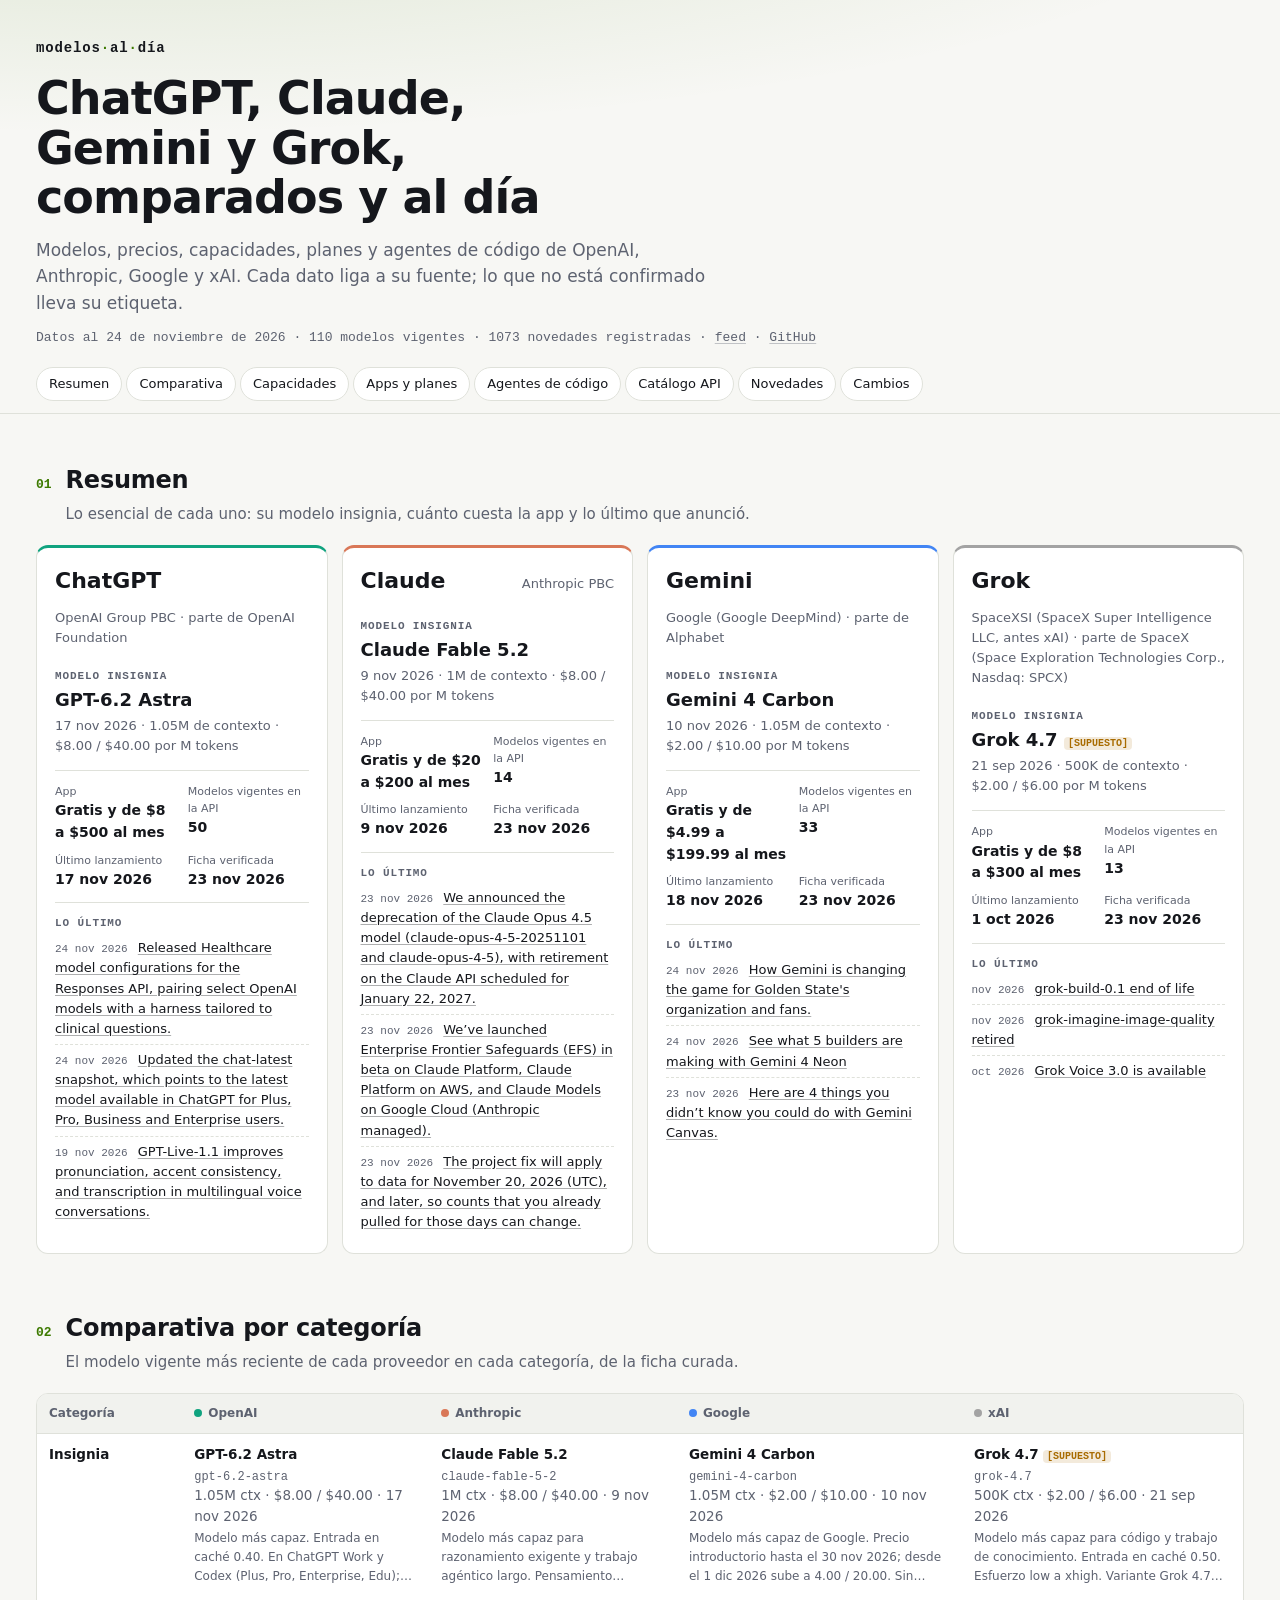
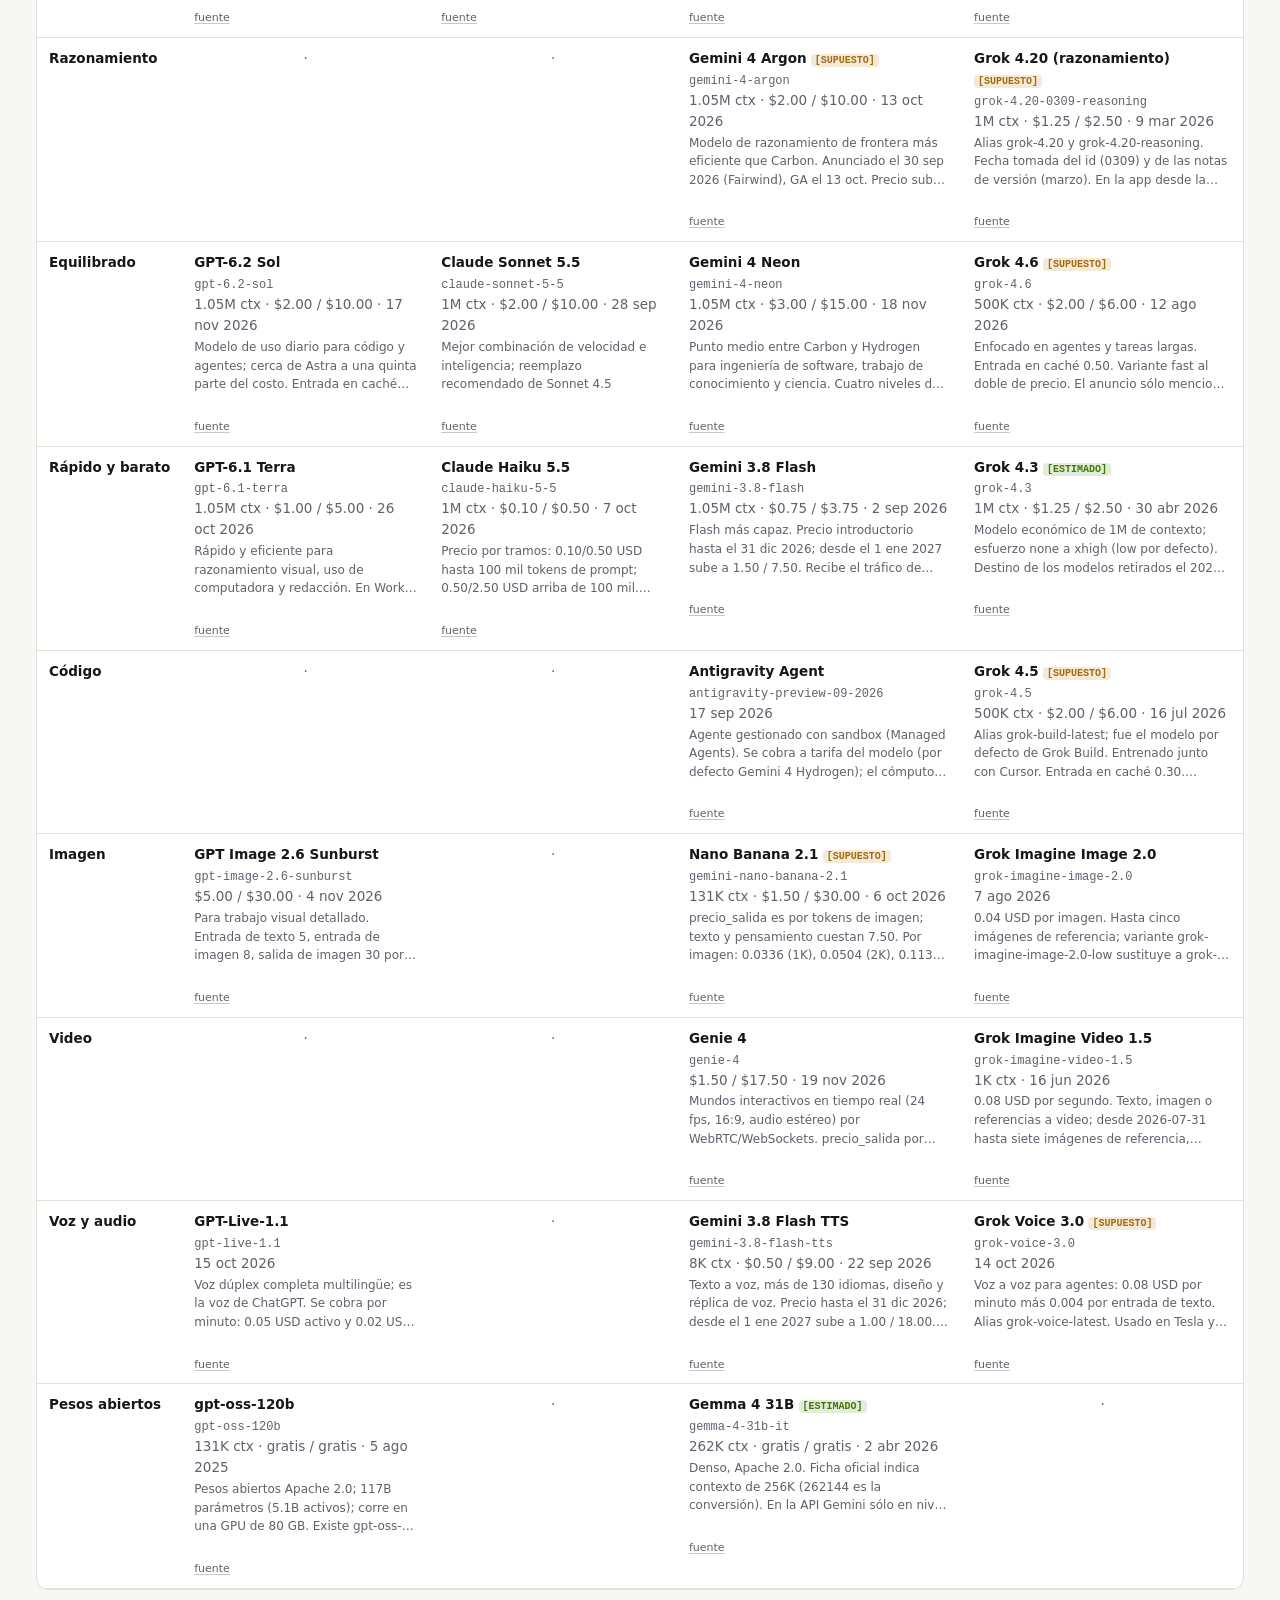
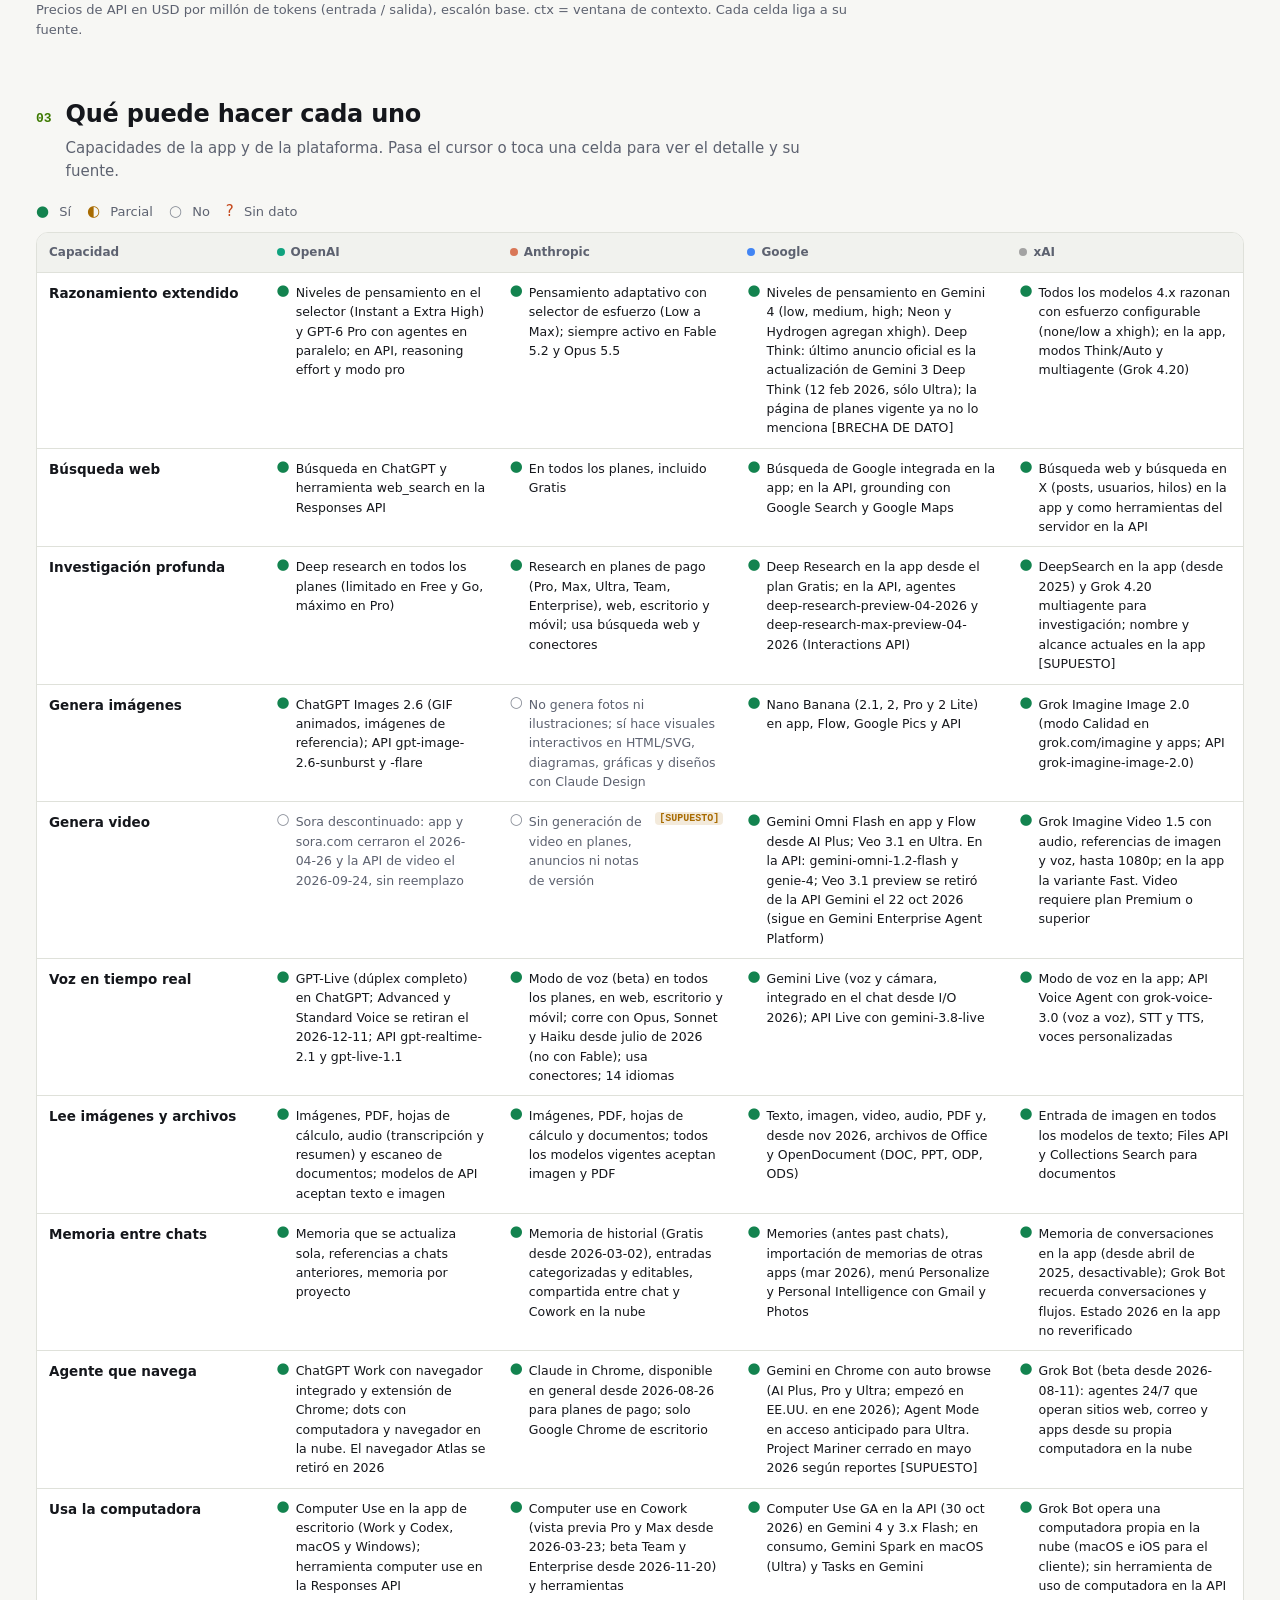
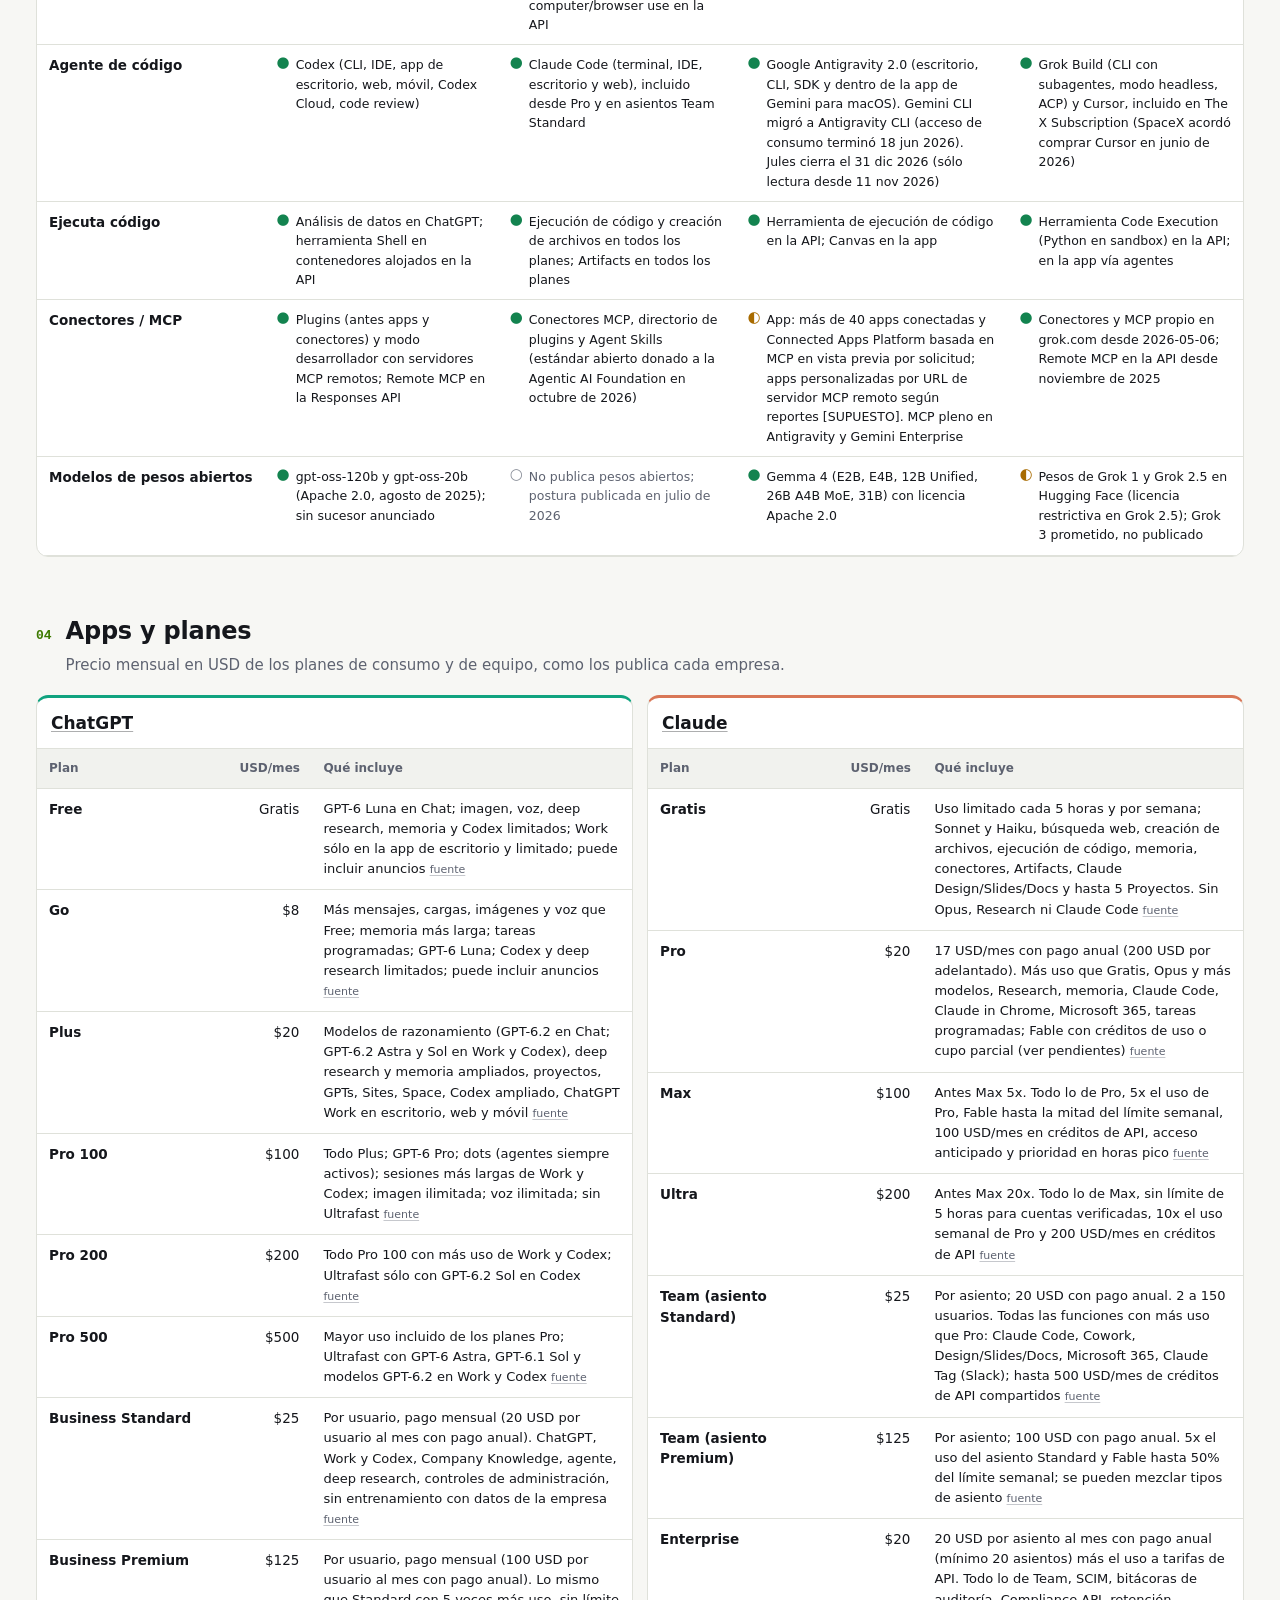
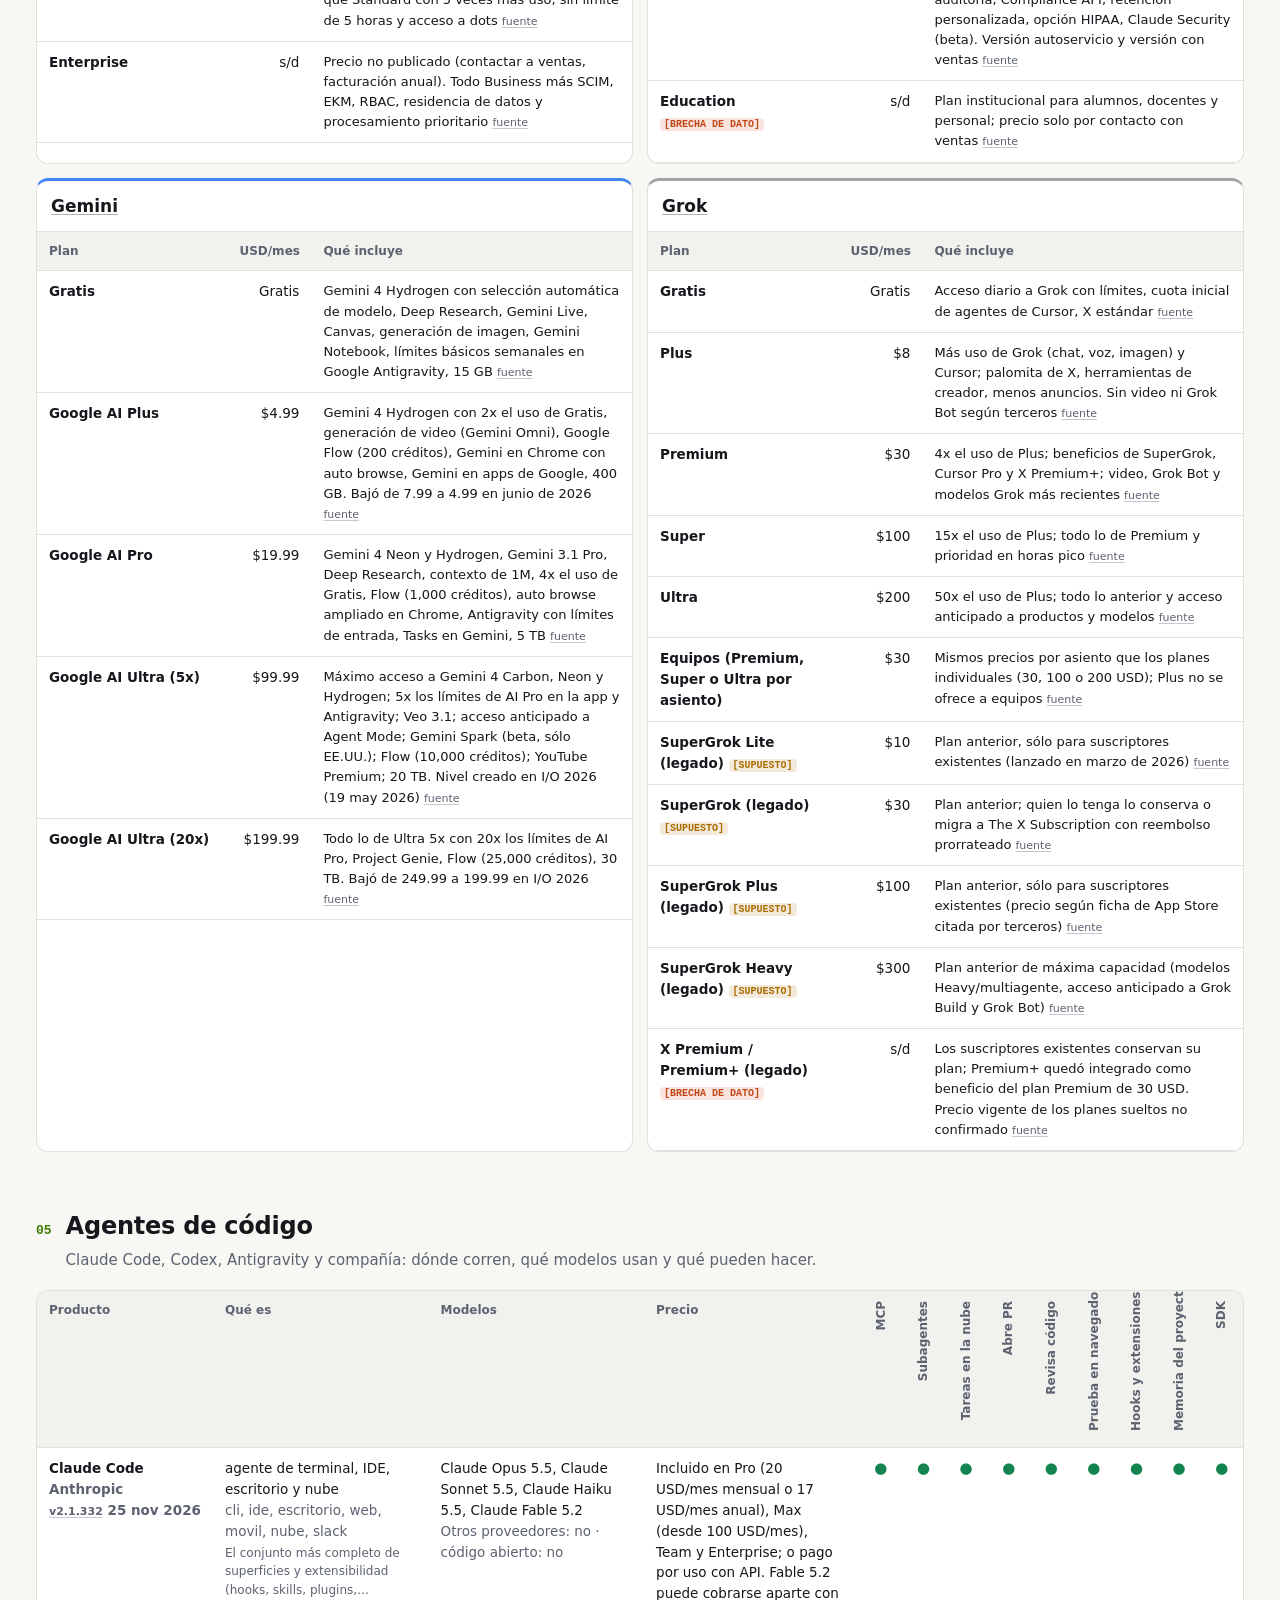
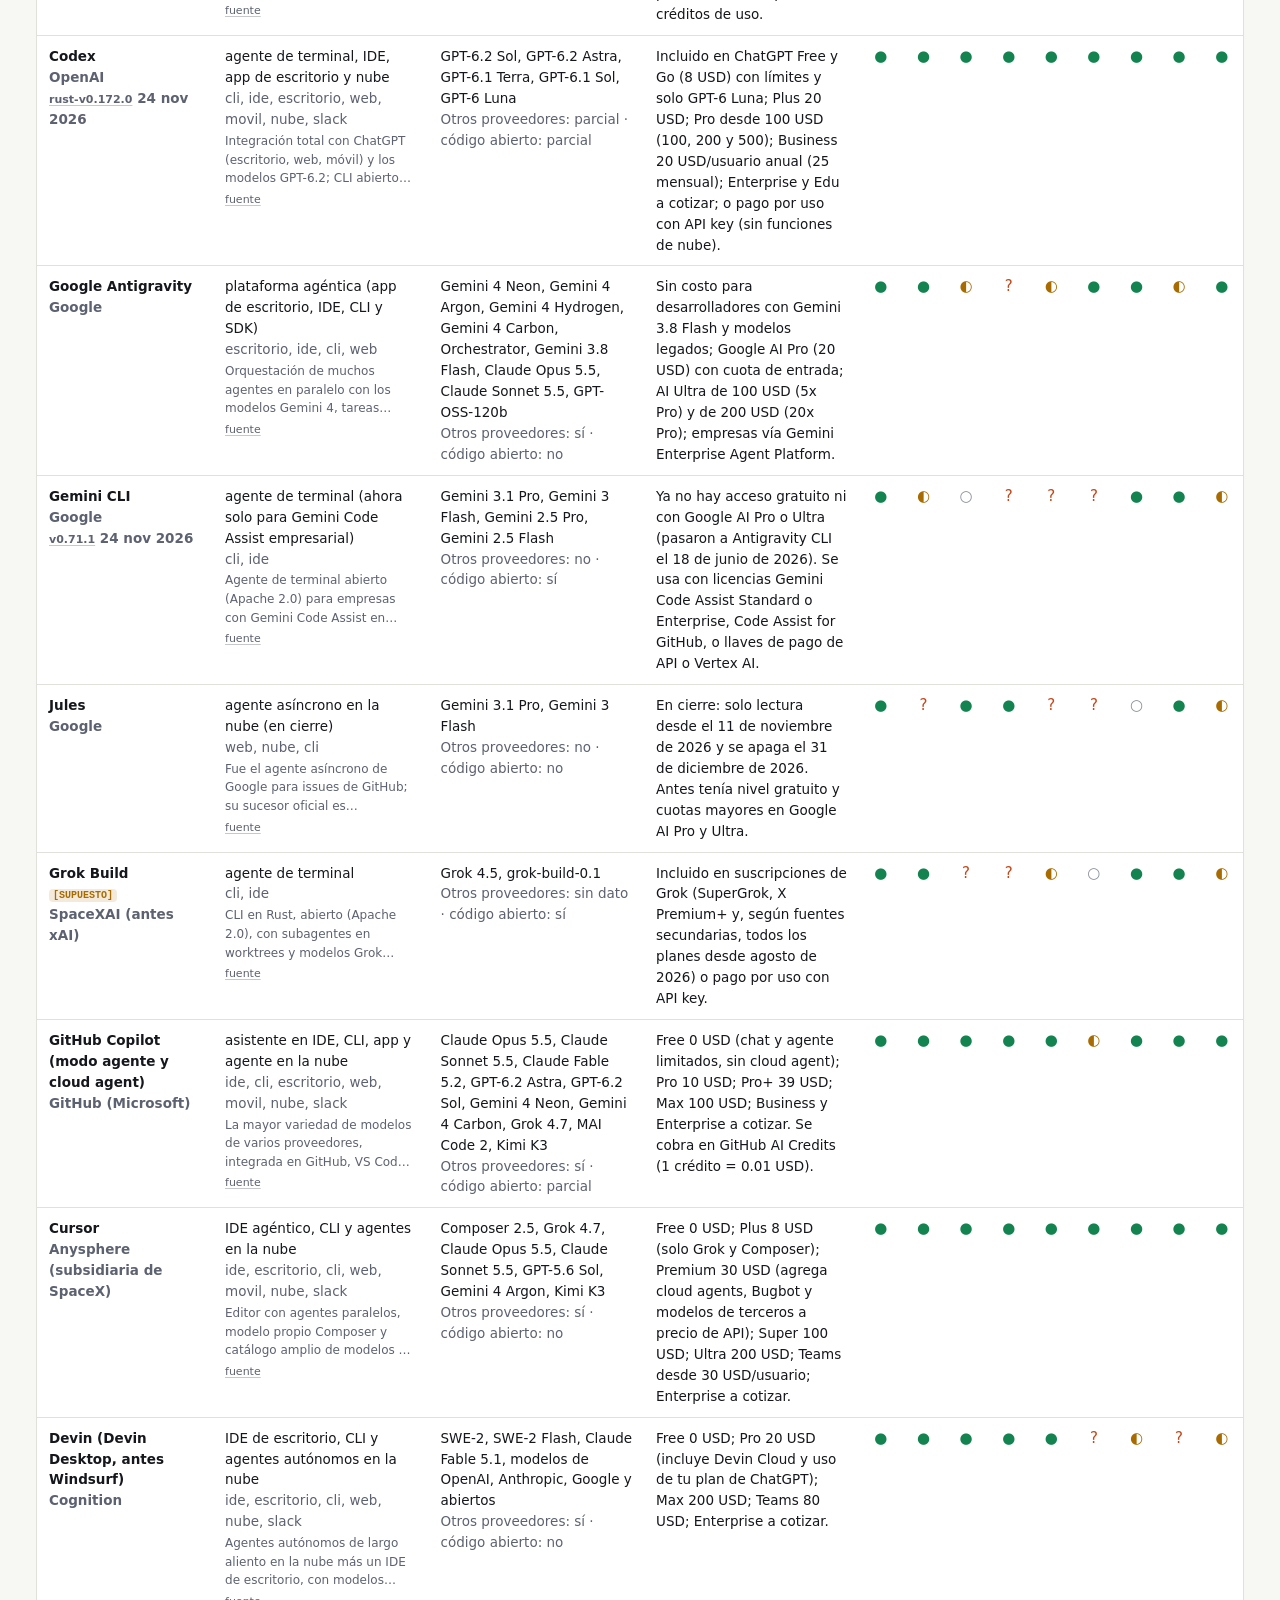
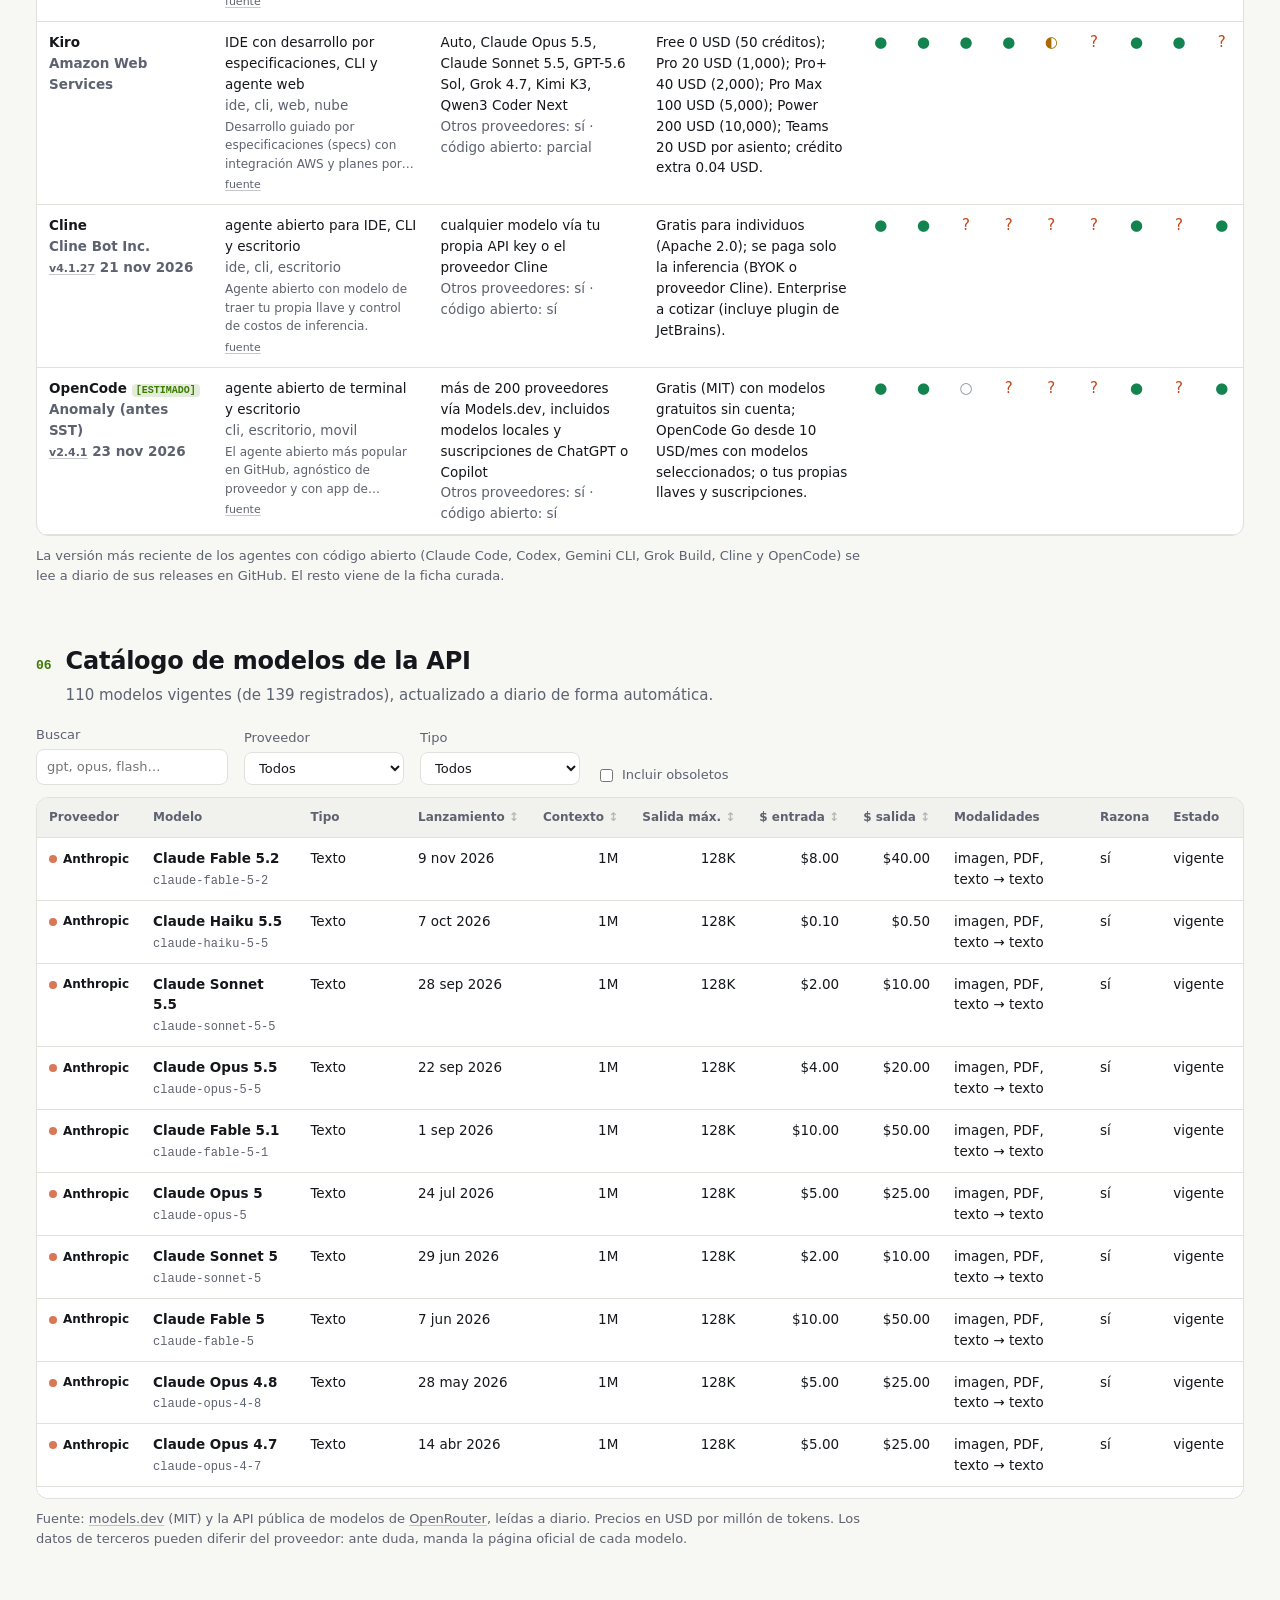
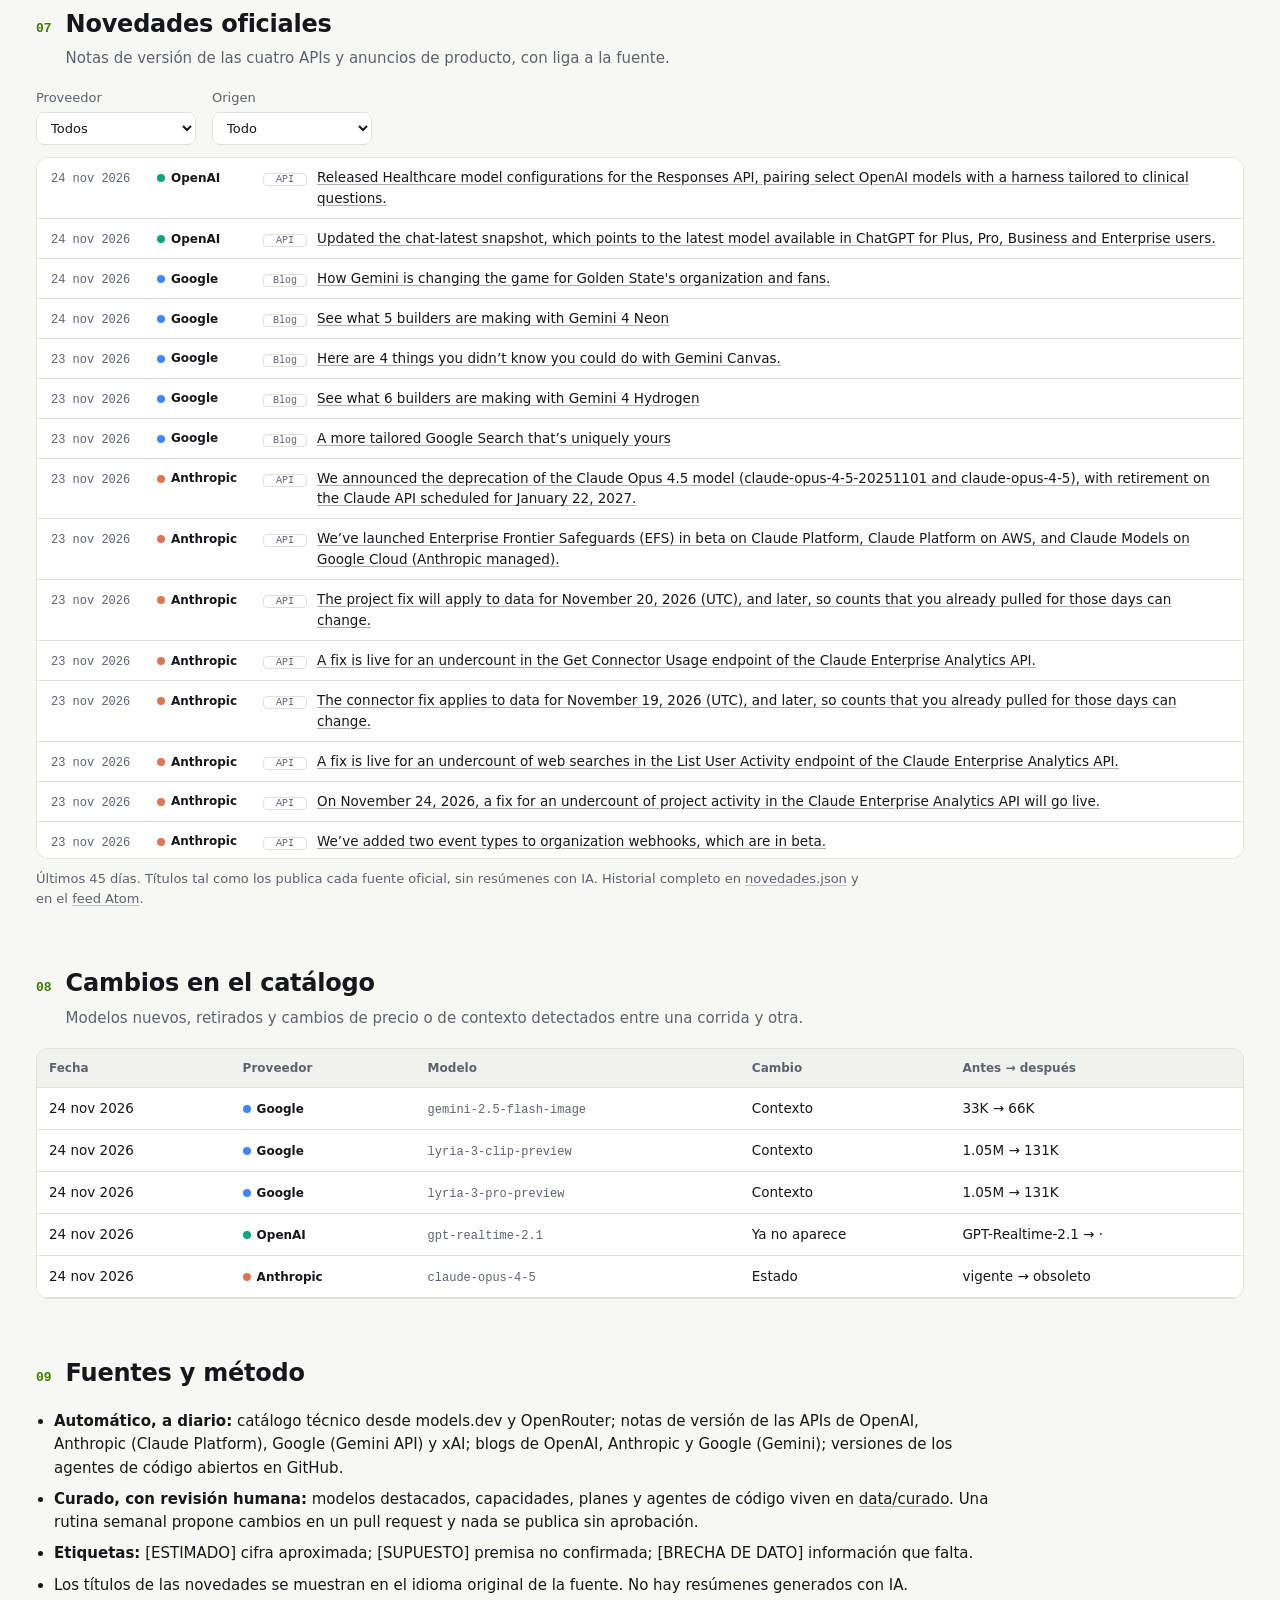
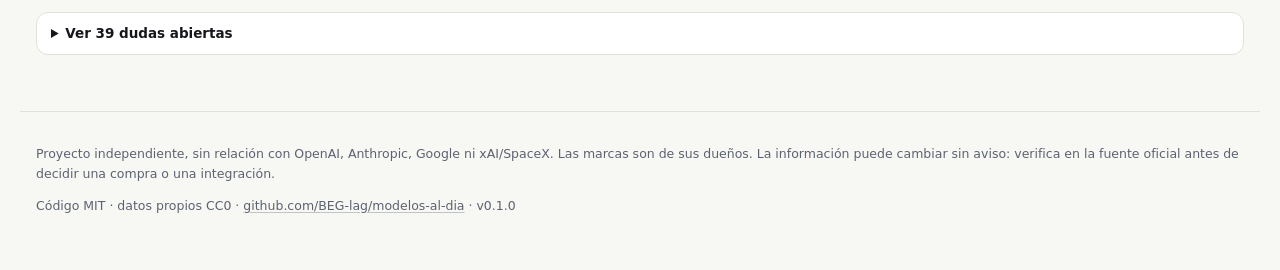
==== commit b73d1e53: "chore(datos): actualización 2026-11-25 (110 modelos vigentes, 1073 novedades)" ====
--- a/docs/index.html
+++ b/docs/index.html
@@ -17,13 +17,13 @@
     <p class="lede">Modelos, precios, capacidades, planes y agentes de código de OpenAI, Anthropic, Google y xAI.
     Cada dato liga a su fuente; lo que no está confirmado lleva su etiqueta.</p>
     <p class="stamp">Datos al <time datetime="2026-11-24">24 de noviembre de 2026</time> ·
-    110 modelos vigentes · 1041 novedades registradas ·
+    110 modelos vigentes · 1073 novedades registradas ·
     <a href="feed.xml">feed</a> · <a href="https://github.com/BEG-lag/modelos-al-dia">GitHub</a></p>
     <nav aria-label="Secciones"><a href="#resumen">Resumen</a><a href="#comparativa">Comparativa</a><a href="#capacidades">Capacidades</a><a href="#planes">Apps y planes</a><a href="#agentes">Agentes de código</a><a href="#catalogo">Catálogo API</a><a href="#novedades">Novedades</a><a href="#cambios">Cambios</a></nav>
   </div>
 </header>
 <main class="wrap">
-<section id="resumen"><header class="sec"><span class="num">01</span><h2>Resumen</h2><p>Lo esencial de cada uno: su modelo insignia, cuánto cuesta la app y lo último que anunció.</p></header><div class="cards"><article class="card" style="--c:#10a37f"><header><h3>ChatGPT</h3><span class="muted">OpenAI Group PBC · parte de OpenAI Foundation</span></header><p class="label">Modelo insignia</p><p class="big">GPT-6.2 Astra</p><p class="muted">17 nov 2026 · 1.05M de contexto · $8.00 / $40.00 por M tokens</p><dl class="mini"><div><dt>App</dt><dd>Gratis y de $8 a $500 al mes</dd></div><div><dt>Modelos vigentes en la API</dt><dd>50</dd></div><div><dt>Último lanzamiento</dt><dd>17 nov 2026</dd></div><div><dt>Ficha verificada</dt><dd>23 nov 2026</dd></div></dl><p class="label">Lo último</p><ul class="news"><li><time datetime="2026-11-24">24 nov 2026</time> <a href="https://developers.openai.com/api/docs/changelog" rel="noopener">Released Healthcare model configurations for the Responses API, pairing select OpenAI models with a harness tailored to clinical questions.</a></li><li><time datetime="2026-11-24">24 nov 2026</time> <a href="https://developers.openai.com/api/docs/changelog" rel="noopener">Updated the chat-latest snapshot, which points to the latest model available in ChatGPT for Plus, Pro, Business and Enterprise users.</a></li><li><time datetime="2026-11-19">19 nov 2026</time> <a href="https://developers.openai.com/api/docs/changelog" rel="noopener">GPT-Live-1.1 improves pronunciation, accent consistency, and transcription in multilingual voice conversations.</a></li></ul></article><article class="card" style="--c:#d97757"><header><h3>Claude</h3><span class="muted">Anthropic PBC</span></header><p class="label">Modelo insignia</p><p class="big">Claude Fable 5.2</p><p class="muted">9 nov 2026 · 1M de contexto · $8.00 / $40.00 por M tokens</p><dl class="mini"><div><dt>App</dt><dd>Gratis y de $20 a $200 al mes</dd></div><div><dt>Modelos vigentes en la API</dt><dd>14</dd></div><div><dt>Último lanzamiento</dt><dd>9 nov 2026</dd></div><div><dt>Ficha verificada</dt><dd>23 nov 2026</dd></div></dl><p class="label">Lo último</p><ul class="news"><li><time datetime="2026-11-23">23 nov 2026</time> <a href="https://platform.claude.com/docs/en/release-notes/overview" rel="noopener">We announced the deprecation of the Claude Opus 4.5 model (claude-opus-4-5-20251101 and claude-opus-4-5), with retirement on the Claude API scheduled for January 22, 2027.</a></li><li><time datetime="2026-11-23">23 nov 2026</time> <a href="https://platform.claude.com/docs/en/release-notes/overview" rel="noopener">We’ve launched Enterprise Frontier Safeguards (EFS) in beta on Claude Platform, Claude Platform on AWS, and Claude Models on Google Cloud (Anthropic managed).</a></li><li><time datetime="2026-11-23">23 nov 2026</time> <a href="https://platform.claude.com/docs/en/release-notes/overview" rel="noopener">We’ve added two event types to organization webhooks, which are in beta.</a></li></ul></article><article class="card" style="--c:#4285f4"><header><h3>Gemini</h3><span class="muted">Google (Google DeepMind) · parte de Alphabet</span></header><p class="label">Modelo insignia</p><p class="big">Gemini 4 Carbon</p><p class="muted">10 nov 2026 · 1.05M de contexto · $2.00 / $10.00 por M tokens</p><dl class="mini"><div><dt>App</dt><dd>Gratis y de $4.99 a $199.99 al mes</dd></div><div><dt>Modelos vigentes en la API</dt><dd>33</dd></div><div><dt>Último lanzamiento</dt><dd>18 nov 2026</dd></div><div><dt>Ficha verificada</dt><dd>23 nov 2026</dd></div></dl><p class="label">Lo último</p><ul class="news"><li><time datetime="2026-11-24">24 nov 2026</time> <a href="https://blog.google/products-and-platforms/products/gemini/gemini-golden-state/" rel="noopener">How Gemini is changing the game for Golden State&#x27;s organization and fans.</a></li><li><time datetime="2026-11-24">24 nov 2026</time> <a href="https://blog.google/innovation-and-ai/models-and-research/gemini-models/gemini-4-neon-builders/" rel="noopener">See what 5 builders are making with Gemini 4 Neon</a></li><li><time datetime="2026-11-23">23 nov 2026</time> <a href="https://blog.google/innovation-and-ai/products/gemini-app/gemini-canvas-tasks/" rel="noopener">Here are 4 things you didn’t know you could do with Gemini Canvas.</a></li></ul></article><article class="card" style="--c:#a3a3a3"><header><h3>Grok</h3><span class="muted">SpaceXSI (SpaceX Super Intelligence LLC, antes xAI) · parte de SpaceX (Space Exploration Technologies Corp., Nasdaq: SPCX)</span></header><p class="label">Modelo insignia</p><p class="big">Grok 4.7 <span class="tag tag-supuesto">[SUPUESTO]</span></p><p class="muted">21 sep 2026 · 500K de contexto · $2.00 / $6.00 por M tokens</p><dl class="mini"><div><dt>App</dt><dd>Gratis y de $8 a $300 al mes</dd></div><div><dt>Modelos vigentes en la API</dt><dd>13</dd></div><div><dt>Último lanzamiento</dt><dd>1 oct 2026</dd></div><div><dt>Ficha verificada</dt><dd>23 nov 2026</dd></div></dl><p class="label">Lo último</p><ul class="news"><li><time datetime="2026-11-01">nov 2026</time> <a href="https://docs.x.ai/docs/release-notes" rel="noopener">grok-build-0.1 end of life</a></li><li><time datetime="2026-11-01">nov 2026</time> <a href="https://docs.x.ai/docs/release-notes" rel="noopener">grok-imagine-image-quality retired</a></li><li><time datetime="2026-10-01">oct 2026</time> <a href="https://docs.x.ai/docs/release-notes" rel="noopener">Grok Voice 3.0 is available</a></li></ul></article></div></section><section id="comparativa"><header class="sec"><span class="num">02</span><h2>Comparativa por categoría</h2><p>El modelo vigente más reciente de cada proveedor en cada categoría, de la ficha curada.</p></header><div class="scroll"><table class="grid compare"><thead><tr><th scope="col">Categoría</th><th scope="col"><span class="chip" style="--c:#10a37f">OpenAI</span></th><th scope="col"><span class="chip" style="--c:#d97757">Anthropic</span></th><th scope="col"><span class="chip" style="--c:#4285f4">Google</span></th><th scope="col"><span class="chip" style="--c:#a3a3a3">xAI</span></th></tr></thead><tbody><tr><th scope="row">Insignia</th><td><strong>GPT-6.2 Astra</strong><br><code>gpt-6.2-astra</code><br><span class="muted">1.05M ctx · $8.00 / $40.00 · 17 nov 2026</span><br><span class="nota" title="Modelo más capaz. Entrada en caché 0.40. En ChatGPT Work y Codex (Plus, Pro, Enterprise, Edu); modo Ultrafast. Arriba de 272K tokens de entrada aplica tarifa de contexto largo.">Modelo más capaz. Entrada en caché 0.40. En ChatGPT Work y Codex (Plus, Pro, Enterprise, Edu); modo Ultrafast. Arriba de 272K tokens de entrada aplica tarifa de contexto largo.</span><br><a class="src" href="https://developers.openai.com/api/docs/models/gpt-6.2-astra" rel="noopener">fuente</a></td><td><strong>Claude Fable 5.2</strong><br><code>claude-fable-5-2</code><br><span class="muted">1M ctx · $8.00 / $40.00 · 9 nov 2026</span><br><span class="nota" title="Modelo más capaz para razonamiento exigente y trabajo agéntico largo. Pensamiento adaptativo siempre activo. Modo rápido a 16/80 USD. En la app con créditos de uso o cupo parcial según plan">Modelo más capaz para razonamiento exigente y trabajo agéntico largo. Pensamiento adaptativo siempre activo. Modo rápido a 16/80 USD. En la app con créditos de uso o cupo parcial según plan</span><br><a class="src" href="https://platform.claude.com/docs/en/about-claude/models/overview" rel="noopener">fuente</a></td><td><strong>Gemini 4 Carbon</strong><br><code>gemini-4-carbon</code><br><span class="muted">1.05M ctx · $2.00 / $10.00 · 10 nov 2026</span><br><span class="nota" title="Modelo más capaz de Google. Precio introductorio hasta el 30 nov 2026; desde el 1 dic 2026 sube a 4.00 / 20.00. Sin escalones por longitud de prompt. Salida de 65,536 por defecto, hasta 1M con long decode. Anunciado el 28 oct 2026 sólo para ciberdefensores (programa Fairwind); GA el 10 nov. En la app sólo para AI Ultra">Modelo más capaz de Google. Precio introductorio hasta el 30 nov 2026; desde el 1 dic 2026 sube a 4.00 / 20.00. Sin escalones por longitud de prompt. Salida de 65,536 por defecto, hasta 1M con long decode. Anunciado el 28 oct 2026 sólo para ciberdefensores (programa Fairwind); GA el 10 nov. En la app sólo para AI Ultra</span><br><a class="src" href="https://blog.google/innovation-and-ai/models-and-research/gemini-models/gemini-4-carbon-now-available/" rel="noopener">fuente</a></td><td><strong>Grok 4.7</strong> <span class="tag tag-supuesto">[SUPUESTO]</span><br><code>grok-4.7</code><br><span class="muted">500K ctx · $2.00 / $6.00 · 21 sep 2026</span><br><span class="nota" title="Modelo más capaz para código y trabajo de conocimiento. Entrada en caché 0.50. Esfuerzo low a xhigh. Variante Grok 4.7 Fast (doble velocidad, doble precio) sólo en Cursor y Grok Build. Salida máxima no publicada [BRECHA DE DATO]. Presencia en la app según Decrypt y Android Headlines, no en fuente oficial">Modelo más capaz para código y trabajo de conocimiento. Entrada en caché 0.50. Esfuerzo low a xhigh. Variante Grok 4.7 Fast (doble velocidad, doble precio) sólo en Cursor y Grok Build. Salida máxima no publicada [BRECHA DE DATO]. Presencia en la app según Decrypt y Android Headlines, no en fuente oficial</span><br><a class="src" href="https://docs.x.ai/docs/models/grok-4.7" rel="noopener">fuente</a></td></tr><tr><th scope="row">Razonamiento</th><td class="vacio">·</td><td class="vacio">·</td><td><strong>Gemini 4 Argon</strong> <span class="tag tag-supuesto">[SUPUESTO]</span><br><code>gemini-4-argon</code><br><span class="muted">1.05M ctx · $2.00 / $10.00 · 13 oct 2026</span><br><span class="nota" title="Modelo de razonamiento de frontera más eficiente que Carbon. Anunciado el 30 sep 2026 (Fairwind), GA el 13 oct. Precio sube a 4.00 / 20.00 el 1 dic 2026. Llegó a la app para Pro y Ultra en oct 2026, pero la página de planes vigente ya no lo lista; reportes dicen que Neon lo reemplazó en el selector (en_app false es supuesto)">Modelo de razonamiento de frontera más eficiente que Carbon. Anunciado el 30 sep 2026 (Fairwind), GA el 13 oct. Precio sube a 4.00 / 20.00 el 1 dic 2026. Llegó a la app para Pro y Ultra en oct 2026, pero la página de planes vigente ya no lo lista; reportes dicen que Neon lo reemplazó en el selector (en_app false es supuesto)</span><br><a class="src" href="https://aistudio.google.com/docs/models/gemini-4-argon" rel="noopener">fuente</a></td><td><strong>Grok 4.20 (razonamiento)</strong> <span class="tag tag-supuesto">[SUPUESTO]</span><br><code>grok-4.20-0309-reasoning</code><br><span class="muted">1M ctx · $1.25 / $2.50 · 9 mar 2026</span><br><span class="nota" title="Alias grok-4.20 y grok-4.20-reasoning. Fecha tomada del id (0309) y de las notas de versión (marzo). En la app desde la beta de febrero de 2026 [SUPUESTO]. Salida máxima no publicada">Alias grok-4.20 y grok-4.20-reasoning. Fecha tomada del id (0309) y de las notas de versión (marzo). En la app desde la beta de febrero de 2026 [SUPUESTO]. Salida máxima no publicada</span><br><a class="src" href="https://docs.x.ai/docs/models/grok-4.20-0309-reasoning" rel="noopener">fuente</a></td></tr><tr><th scope="row">Equilibrado</th><td><strong>GPT-6.2 Sol</strong><br><code>gpt-6.2-sol</code><br><span class="muted">1.05M ctx · $2.00 / $10.00 · 17 nov 2026</span><br><span class="nota" title="Modelo de uso diario para código y agentes; cerca de Astra a una quinta parte del costo. Entrada en caché 0.10. En Work y Codex.">Modelo de uso diario para código y agentes; cerca de Astra a una quinta parte del costo. Entrada en caché 0.10. En Work y Codex.</span><br><a class="src" href="https://developers.openai.com/api/docs/models/gpt-6.2-sol" rel="noopener">fuente</a></td><td><strong>Claude Sonnet 5.5</strong><br><code>claude-sonnet-5-5</code><br><span class="muted">1M ctx · $2.00 / $10.00 · 28 sep 2026</span><br><span class="nota" title="Mejor combinación de velocidad e inteligencia; reemplazo recomendado de Sonnet 4.5">Mejor combinación de velocidad e inteligencia; reemplazo recomendado de Sonnet 4.5</span><br><a class="src" href="https://platform.claude.com/docs/en/about-claude/models/overview" rel="noopener">fuente</a></td><td><strong>Gemini 4 Neon</strong><br><code>gemini-4-neon</code><br><span class="muted">1.05M ctx · $3.00 / $15.00 · 18 nov 2026</span><br><span class="nota" title="Punto medio entre Carbon y Hydrogen para ingeniería de software, trabajo de conocimiento y ciencia. Cuatro niveles de pensamiento (hasta xhigh). Precio plano en todo el contexto; caché 0.15. Salida hasta 1M con long decode. En la app para AI Pro y Ultra">Punto medio entre Carbon y Hydrogen para ingeniería de software, trabajo de conocimiento y ciencia. Cuatro niveles de pensamiento (hasta xhigh). Precio plano en todo el contexto; caché 0.15. Salida hasta 1M con long decode. En la app para AI Pro y Ultra</span><br><a class="src" href="https://blog.google/innovation-and-ai/models-and-research/gemini-models/introducing-gemini-4-neon/" rel="noopener">fuente</a></td><td><strong>Grok 4.6</strong> <span class="tag tag-supuesto">[SUPUESTO]</span><br><code>grok-4.6</code><br><span class="muted">500K ctx · $2.00 / $6.00 · 12 ago 2026</span><br><span class="nota" title="Enfocado en agentes y tareas largas. Entrada en caché 0.50. Variante fast al doble de precio. El anuncio sólo menciona Cursor, Grok Build y API; presencia en la app no confirmada. Salida máxima no publicada">Enfocado en agentes y tareas largas. Entrada en caché 0.50. Variante fast al doble de precio. El anuncio sólo menciona Cursor, Grok Build y API; presencia en la app no confirmada. Salida máxima no publicada</span><br><a class="src" href="https://docs.x.ai/docs/models/grok-4.6" rel="noopener">fuente</a></td></tr><tr><th scope="row">Rápido y barato</th><td><strong>GPT-6.1 Terra</strong><br><code>gpt-6.1-terra</code><br><span class="muted">1.05M ctx · $1.00 / $5.00 · 26 oct 2026</span><br><span class="nota" title="Rápido y eficiente para razonamiento visual, uso de computadora y redacción. En Work y Codex, no en Chat.">Rápido y eficiente para razonamiento visual, uso de computadora y redacción. En Work y Codex, no en Chat.</span><br><a class="src" href="https://developers.openai.com/api/docs/models/gpt-6.1-terra" rel="noopener">fuente</a></td><td><strong>Claude Haiku 5.5</strong><br><code>claude-haiku-5-5</code><br><span class="muted">1M ctx · $0.10 / $0.50 · 7 oct 2026</span><br><span class="nota" title="Precio por tramos: 0.10/0.50 USD hasta 100 mil tokens de prompt; 0.50/2.50 USD arriba de 100 mil. Primer Haiku con selector de esfuerzo">Precio por tramos: 0.10/0.50 USD hasta 100 mil tokens de prompt; 0.50/2.50 USD arriba de 100 mil. Primer Haiku con selector de esfuerzo</span><br><a class="src" href="https://platform.claude.com/docs/en/about-claude/pricing" rel="noopener">fuente</a></td><td><strong>Gemini 3.8 Flash</strong><br><code>gemini-3.8-flash</code><br><span class="muted">1.05M ctx · $0.75 / $3.75 · 2 sep 2026</span><br><span class="nota" title="Flash más capaz. Precio introductorio hasta el 31 dic 2026; desde el 1 ene 2027 sube a 1.50 / 7.50. Recibe el tráfico de gemini-3.7-flash (deprecado 8 oct 2026) y, desde el 1 dic 2026, el de gemini-2.5-pro. No aparece en la página de planes de la app">Flash más capaz. Precio introductorio hasta el 31 dic 2026; desde el 1 ene 2027 sube a 1.50 / 7.50. Recibe el tráfico de gemini-3.7-flash (deprecado 8 oct 2026) y, desde el 1 dic 2026, el de gemini-2.5-pro. No aparece en la página de planes de la app</span><br><a class="src" href="https://aistudio.google.com/docs/models/gemini-3.8-flash" rel="noopener">fuente</a></td><td><strong>Grok 4.3</strong> <span class="tag tag-estimado">[ESTIMADO]</span><br><code>grok-4.3</code><br><span class="muted">1M ctx · $1.25 / $2.50 · 30 abr 2026</span><br><span class="nota" title="Modelo económico de 1M de contexto; esfuerzo none a xhigh (low por defecto). Destino de los modelos retirados el 2026-05-15. Fecha de lanzamiento de catálogos de terceros (beta para SuperGrok en abril, GA ~2026-05-06). Salida máxima no publicada">Modelo económico de 1M de contexto; esfuerzo none a xhigh (low por defecto). Destino de los modelos retirados el 2026-05-15. Fecha de lanzamiento de catálogos de terceros (beta para SuperGrok en abril, GA ~2026-05-06). Salida máxima no publicada</span><br><a class="src" href="https://docs.x.ai/docs/models/grok-4.3" rel="noopener">fuente</a></td></tr><tr><th scope="row">Código</th><td class="vacio">·</td><td class="vacio">·</td><td><strong>Antigravity Agent</strong><br><code>antigravity-preview-09-2026</code><br><span class="muted">17 sep 2026</span><br><span class="nota" title="Agente gestionado con sandbox (Managed Agents). Se cobra a tarifa del modelo (por defecto Gemini 4 Hydrogen); el cómputo del entorno no se cobra en preview. Sustituye a antigravity-preview-05-2026">Agente gestionado con sandbox (Managed Agents). Se cobra a tarifa del modelo (por defecto Gemini 4 Hydrogen); el cómputo del entorno no se cobra en preview. Sustituye a antigravity-preview-05-2026</span><br><a class="src" href="https://aistudio.google.com/docs/changelog" rel="noopener">fuente</a></td><td><strong>Grok 4.5</strong> <span class="tag tag-supuesto">[SUPUESTO]</span><br><code>grok-4.5</code><br><span class="muted">500K ctx · $2.00 / $6.00 · 16 jul 2026</span><br><span class="nota" title="Alias grok-build-latest; fue el modelo por defecto de Grok Build. Entrenado junto con Cursor. Entrada en caché 0.30. Presencia en la app no confirmada. Salida máxima no publicada">Alias grok-build-latest; fue el modelo por defecto de Grok Build. Entrenado junto con Cursor. Entrada en caché 0.30. Presencia en la app no confirmada. Salida máxima no publicada</span><br><a class="src" href="https://docs.x.ai/docs/models/grok-4.5" rel="noopener">fuente</a></td></tr><tr><th scope="row">Imagen</th><td><strong>GPT Image 2.6 Sunburst</strong><br><code>gpt-image-2.6-sunburst</code><br><span class="muted">$5.00 / $30.00 · 4 nov 2026</span><br><span class="nota" title="Para trabajo visual detallado. Entrada de texto 5, entrada de imagen 8, salida de imagen 30 por millón de tokens. Base de ChatGPT Images 2.6 [SUPUESTO: cuál de las dos variantes usa la app].">Para trabajo visual detallado. Entrada de texto 5, entrada de imagen 8, salida de imagen 30 por millón de tokens. Base de ChatGPT Images 2.6 [SUPUESTO: cuál de las dos variantes usa la app].</span><br><a class="src" href="https://developers.openai.com/api/docs/models/gpt-image-2.6-sunburst" rel="noopener">fuente</a></td><td class="vacio">·</td><td><strong>Nano Banana 2.1</strong> <span class="tag tag-supuesto">[SUPUESTO]</span><br><code>gemini-nano-banana-2.1</code><br><span class="muted">131K ctx · $1.50 / $30.00 · 6 oct 2026</span><br><span class="nota" title="precio_salida es por tokens de imagen; texto y pensamiento cuestan 7.50. Por imagen: 0.0336 (1K), 0.0504 (2K), 0.113 (4K). La app usa Nano Banana, pero no se confirmó que sea esta versión">precio_salida es por tokens de imagen; texto y pensamiento cuestan 7.50. Por imagen: 0.0336 (1K), 0.0504 (2K), 0.113 (4K). La app usa Nano Banana, pero no se confirmó que sea esta versión</span><br><a class="src" href="https://aistudio.google.com/docs/models/gemini-nano-banana-2.1" rel="noopener">fuente</a></td><td><strong>Grok Imagine Image 2.0</strong><br><code>grok-imagine-image-2.0</code><br><span class="muted">7 ago 2026</span><br><span class="nota" title="0.04 USD por imagen. Hasta cinco imágenes de referencia; variante grok-imagine-image-2.0-low sustituye a grok-imagine-image-quality y -pro (retirados en noviembre de 2026). Modo Calidad en grok.com/imagine">0.04 USD por imagen. Hasta cinco imágenes de referencia; variante grok-imagine-image-2.0-low sustituye a grok-imagine-image-quality y -pro (retirados en noviembre de 2026). Modo Calidad en grok.com/imagine</span><br><a class="src" href="https://x.ai/news/grok-imagine-image-2" rel="noopener">fuente</a></td></tr><tr><th scope="row">Video</th><td class="vacio">·</td><td class="vacio">·</td><td><strong>Genie 4</strong><br><code>genie-4</code><br><span class="muted">$1.50 / $17.50 · 19 nov 2026</span><br><span class="nota" title="Mundos interactivos en tiempo real (24 fps, 16:9, audio estéreo) por WebRTC/WebSockets. precio_salida por tokens de video con audio (unos 0.10 USD por segundo); texto 9.00. En consumo existe Project Genie para Ultra 20x">Mundos interactivos en tiempo real (24 fps, 16:9, audio estéreo) por WebRTC/WebSockets. precio_salida por tokens de video con audio (unos 0.10 USD por segundo); texto 9.00. En consumo existe Project Genie para Ultra 20x</span><br><a class="src" href="https://aistudio.google.com/docs/pricing" rel="noopener">fuente</a></td><td><strong>Grok Imagine Video 1.5</strong><br><code>grok-imagine-video-1.5</code><br><span class="muted">1K ctx · 16 jun 2026</span><br><span class="nota" title="0.08 USD por segundo. Texto, imagen o referencias a video; desde 2026-07-31 hasta siete imágenes de referencia, referencia de voz y 1080p nativo. En la app se usa Video 1.5 Fast">0.08 USD por segundo. Texto, imagen o referencias a video; desde 2026-07-31 hasta siete imágenes de referencia, referencia de voz y 1080p nativo. En la app se usa Video 1.5 Fast</span><br><a class="src" href="https://x.ai/news/grok-imagine-video-1-5" rel="noopener">fuente</a></td></tr><tr><th scope="row">Voz y audio</th><td><strong>GPT-Live-1.1</strong><br><code>gpt-live-1.1</code><br><span class="muted">15 oct 2026</span><br><span class="nota" title="Voz dúplex completa multilingüe; es la voz de ChatGPT. Se cobra por minuto: 0.05 USD activo y 0.02 USD en espera, más el modelo de fondo.">Voz dúplex completa multilingüe; es la voz de ChatGPT. Se cobra por minuto: 0.05 USD activo y 0.02 USD en espera, más el modelo de fondo.</span><br><a class="src" href="https://developers.openai.com/api/docs/models/gpt-live-1.1" rel="noopener">fuente</a></td><td class="vacio">·</td><td><strong>Gemini 3.8 Flash TTS</strong><br><code>gemini-3.8-flash-tts</code><br><span class="muted">8K ctx · $0.50 / $9.00 · 22 sep 2026</span><br><span class="nota" title="Texto a voz, más de 130 idiomas, diseño y réplica de voz. Precio hasta el 31 dic 2026; desde el 1 ene 2027 sube a 1.00 / 18.00. Existe gemini-3.8-flash-lite-tts (0.50 / 6.00)">Texto a voz, más de 130 idiomas, diseño y réplica de voz. Precio hasta el 31 dic 2026; desde el 1 ene 2027 sube a 1.00 / 18.00. Existe gemini-3.8-flash-lite-tts (0.50 / 6.00)</span><br><a class="src" href="https://aistudio.google.com/docs/models/gemini-3.8-flash-tts" rel="noopener">fuente</a></td><td><strong>Grok Voice 3.0</strong> <span class="tag tag-supuesto">[SUPUESTO]</span><br><code>grok-voice-3.0</code><br><span class="muted">14 oct 2026</span><br><span class="nota" title="Voz a voz para agentes: 0.08 USD por minuto más 0.004 por entrada de texto. Alias grok-voice-latest. Usado en Tesla y en el modo de voz de Grok Bot; uso en la app de Grok [SUPUESTO]">Voz a voz para agentes: 0.08 USD por minuto más 0.004 por entrada de texto. Alias grok-voice-latest. Usado en Tesla y en el modo de voz de Grok Bot; uso en la app de Grok [SUPUESTO]</span><br><a class="src" href="https://x.ai/news/grok-voice-3" rel="noopener">fuente</a></td></tr><tr><th scope="row">Pesos abiertos</th><td><strong>gpt-oss-120b</strong><br><code>gpt-oss-120b</code><br><span class="muted">131K ctx · gratis / gratis · 5 ago 2025</span><br><span class="nota" title="Pesos abiertos Apache 2.0; 117B parámetros (5.1B activos); corre en una GPU de 80 GB. Existe gpt-oss-20b para equipos de 16 GB. Sin precio propio en la API de OpenAI.">Pesos abiertos Apache 2.0; 117B parámetros (5.1B activos); corre en una GPU de 80 GB. Existe gpt-oss-20b para equipos de 16 GB. Sin precio propio en la API de OpenAI.</span><br><a class="src" href="https://developers.openai.com/api/docs/models/gpt-oss-120b" rel="noopener">fuente</a></td><td class="vacio">·</td><td><strong>Gemma 4 31B</strong> <span class="tag tag-estimado">[ESTIMADO]</span><br><code>gemma-4-31b-it</code><br><span class="muted">262K ctx · gratis / gratis · 2 abr 2026</span><br><span class="nota" title="Denso, Apache 2.0. Ficha oficial indica contexto de 256K (262144 es la conversión). En la API Gemini sólo en nivel gratuito; sin precio de pago. Familia: E2B y E4B (128K, con audio), 12B Unified (256K, con audio, 3 jun 2026), 26B A4B">Denso, Apache 2.0. Ficha oficial indica contexto de 256K (262144 es la conversión). En la API Gemini sólo en nivel gratuito; sin precio de pago. Familia: E2B y E4B (128K, con audio), 12B Unified (256K, con audio, 3 jun 2026), 26B A4B</span><br><a class="src" href="https://gemma.ai/models/gemma-4/model-card/" rel="noopener">fuente</a></td><td class="vacio">·</td></tr></tbody></table></div><p class="foot">Precios de API en USD por millón de tokens (entrada / salida), escalón base. ctx = ventana de contexto. Cada celda liga a su fuente.</p></section><section id="capacidades"><header class="sec"><span class="num">03</span><h2>Qué puede hacer cada uno</h2><p>Capacidades de la app y de la plataforma. Pasa el cursor o toca una celda para ver el detalle y su fuente.</p></header><p class="legend"><span><span class="dot dot-si">●</span> Sí</span> <span><span class="dot dot-parcial">◐</span> Parcial</span> <span><span class="dot dot-no">○</span> No</span> <span><span class="dot dot-brecha">?</span> Sin dato</span></p><div class="scroll"><table class="grid caps"><thead><tr><th scope="col">Capacidad</th><th scope="col"><span class="chip" style="--c:#10a37f">OpenAI</span></th><th scope="col"><span class="chip" style="--c:#d97757">Anthropic</span></th><th scope="col"><span class="chip" style="--c:#4285f4">Google</span></th><th scope="col"><span class="chip" style="--c:#a3a3a3">xAI</span></th></tr></thead><tbody><tr><th scope="row">Razonamiento extendido</th><td class="cap cap-si" data-estado="si"><a href="https://help.openai.com/en/articles/6825453-chatgpt-release-notes" rel="noopener" title="Sí. Niveles de pensamiento en el selector (Instant a Extra High) y GPT-6 Pro con agentes en paralelo; en API, reasoning effort y modo pro"><span class="dot dot-si" aria-hidden="true">●</span><span class="cap-txt">Niveles de pensamiento en el selector (Instant a Extra High) y GPT-6 Pro con agentes en paralelo; en API, reasoning effort y modo pro</span></a></td><td class="cap cap-si" data-estado="si"><a href="https://support.claude.com/en/articles/8664678-what-claude-models-can-i-access" rel="noopener" title="Sí. Pensamiento adaptativo con selector de esfuerzo (Low a Max); siempre activo en Fable 5.2 y Opus 5.5"><span class="dot dot-si" aria-hidden="true">●</span><span class="cap-txt">Pensamiento adaptativo con selector de esfuerzo (Low a Max); siempre activo en Fable 5.2 y Opus 5.5</span></a></td><td class="cap cap-si" data-estado="si"><a href="https://gemini.google/release-notes/" rel="noopener" title="Sí. Niveles de pensamiento en Gemini 4 (low, medium, high; Neon y Hydrogen agregan xhigh). Deep Think: último anuncio oficial es la actualización de Gemini 3 Deep Think (12 feb 2026, sólo Ultra); la página de planes vigente ya no lo menciona [BRECHA DE DATO]"><span class="dot dot-si" aria-hidden="true">●</span><span class="cap-txt">Niveles de pensamiento en Gemini 4 (low, medium, high; Neon y Hydrogen agregan xhigh). Deep Think: último anuncio oficial es la actualización de Gemini 3 Deep Think (12 feb 2026, sólo Ultra); la página de planes vigente ya no lo menciona [BRECHA DE DATO]</span></a></td><td class="cap cap-si" data-estado="si"><a href="https://docs.x.ai/docs/models/grok-4.7" rel="noopener" title="Sí. Todos los modelos 4.x razonan con esfuerzo configurable (none/low a xhigh); en la app, modos Think/Auto y multiagente (Grok 4.20)"><span class="dot dot-si" aria-hidden="true">●</span><span class="cap-txt">Todos los modelos 4.x razonan con esfuerzo configurable (none/low a xhigh); en la app, modos Think/Auto y multiagente (Grok 4.20)</span></a></td></tr><tr><th scope="row">Búsqueda web</th><td class="cap cap-si" data-estado="si"><a href="https://developers.openai.com/api/docs/guides/tools" rel="noopener" title="Sí. Búsqueda en ChatGPT y herramienta web_search en la Responses API"><span class="dot dot-si" aria-hidden="true">●</span><span class="cap-txt">Búsqueda en ChatGPT y herramienta web_search en la Responses API</span></a></td><td class="cap cap-si" data-estado="si"><a href="https://claude.com/pricing" rel="noopener" title="Sí. En todos los planes, incluido Gratis"><span class="dot dot-si" aria-hidden="true">●</span><span class="cap-txt">En todos los planes, incluido Gratis</span></a></td><td class="cap cap-si" data-estado="si"><a href="https://aistudio.google.com/docs/models/gemini-4-carbon" rel="noopener" title="Sí. Búsqueda de Google integrada en la app; en la API, grounding con Google Search y Google Maps"><span class="dot dot-si" aria-hidden="true">●</span><span class="cap-txt">Búsqueda de Google integrada en la app; en la API, grounding con Google Search y Google Maps</span></a></td><td class="cap cap-si" data-estado="si"><a href="https://docs.x.ai/docs/guides/tools/overview" rel="noopener" title="Sí. Búsqueda web y búsqueda en X (posts, usuarios, hilos) en la app y como herramientas del servidor en la API"><span class="dot dot-si" aria-hidden="true">●</span><span class="cap-txt">Búsqueda web y búsqueda en X (posts, usuarios, hilos) en la app y como herramientas del servidor en la API</span></a></td></tr><tr><th scope="row">Investigación profunda</th><td class="cap cap-si" data-estado="si"><a href="https://chatgpt.com/pricing" rel="noopener" title="Sí. Deep research en todos los planes (limitado en Free y Go, máximo en Pro)"><span class="dot dot-si" aria-hidden="true">●</span><span class="cap-txt">Deep research en todos los planes (limitado en Free y Go, máximo en Pro)</span></a></td><td class="cap cap-si" data-estado="si"><a href="https://support.claude.com/en/articles/11088861-using-research-on-claude" rel="noopener" title="Sí. Research en planes de pago (Pro, Max, Ultra, Team, Enterprise), web, escritorio y móvil; usa búsqueda web y conectores"><span class="dot dot-si" aria-hidden="true">●</span><span class="cap-txt">Research en planes de pago (Pro, Max, Ultra, Team, Enterprise), web, escritorio y móvil; usa búsqueda web y conectores</span></a></td><td class="cap cap-si" data-estado="si"><a href="https://aistudio.google.com/docs/changelog" rel="noopener" title="Sí. Deep Research en la app desde el plan Gratis; en la API, agentes deep-research-preview-04-2026 y deep-research-max-preview-04-2026 (Interactions API)"><span class="dot dot-si" aria-hidden="true">●</span><span class="cap-txt">Deep Research en la app desde el plan Gratis; en la API, agentes deep-research-preview-04-2026 y deep-research-max-preview-04-2026 (Interactions API)</span></a></td><td class="cap cap-si" data-estado="si"><a href="https://x.ai/news/grok-3" rel="noopener" title="Sí. DeepSearch en la app (desde 2025) y Grok 4.20 multiagente para investigación; nombre y alcance actuales en la app [SUPUESTO]"><span class="dot dot-si" aria-hidden="true">●</span><span class="cap-txt">DeepSearch en la app (desde 2025) y Grok 4.20 multiagente para investigación; nombre y alcance actuales en la app [SUPUESTO]</span></a></td></tr><tr><th scope="row">Genera imágenes</th><td class="cap cap-si" data-estado="si"><a href="https://help.openai.com/en/articles/6825453-chatgpt-release-notes" rel="noopener" title="Sí. ChatGPT Images 2.6 (GIF animados, imágenes de referencia); API gpt-image-2.6-sunburst y -flare"><span class="dot dot-si" aria-hidden="true">●</span><span class="cap-txt">ChatGPT Images 2.6 (GIF animados, imágenes de referencia); API gpt-image-2.6-sunburst y -flare</span></a></td><td class="cap cap-no" data-estado="no"><a href="https://support.claude.com/en/articles/9002504-can-claude-produce-images" rel="noopener" title="No. No genera fotos ni ilustraciones; sí hace visuales interactivos en HTML/SVG, diagramas, gráficas y diseños con Claude Design"><span class="dot dot-no" aria-hidden="true">○</span><span class="cap-txt">No genera fotos ni ilustraciones; sí hace visuales interactivos en HTML/SVG, diagramas, gráficas y diseños con Claude Design</span></a></td><td class="cap cap-si" data-estado="si"><a href="https://aistudio.google.com/docs/models" rel="noopener" title="Sí. Nano Banana (2.1, 2, Pro y 2 Lite) en app, Flow, Google Pics y API"><span class="dot dot-si" aria-hidden="true">●</span><span class="cap-txt">Nano Banana (2.1, 2, Pro y 2 Lite) en app, Flow, Google Pics y API</span></a></td><td class="cap cap-si" data-estado="si"><a href="https://x.ai/news/grok-imagine-image-2" rel="noopener" title="Sí. Grok Imagine Image 2.0 (modo Calidad en grok.com/imagine y apps; API grok-imagine-image-2.0)"><span class="dot dot-si" aria-hidden="true">●</span><span class="cap-txt">Grok Imagine Image 2.0 (modo Calidad en grok.com/imagine y apps; API grok-imagine-image-2.0)</span></a></td></tr><tr><th scope="row">Genera video</th><td class="cap cap-no" data-estado="no"><a href="https://help.openai.com/articles/20001152-what-to-know-about-the-sora-discontinuation" rel="noopener" title="No. Sora descontinuado: app y sora.com cerraron el 2026-04-26 y la API de video el 2026-09-24, sin reemplazo"><span class="dot dot-no" aria-hidden="true">○</span><span class="cap-txt">Sora descontinuado: app y sora.com cerraron el 2026-04-26 y la API de video el 2026-09-24, sin reemplazo</span></a></td><td class="cap cap-no" data-estado="no"><a href="https://claude.com/pricing" rel="noopener" title="No. Sin generación de video en planes, anuncios ni notas de versión"><span class="dot dot-no" aria-hidden="true">○</span><span class="cap-txt">Sin generación de video en planes, anuncios ni notas de versión</span> <span class="tag tag-supuesto">[SUPUESTO]</span></a></td><td class="cap cap-si" data-estado="si"><a href="https://aistudio.google.com/docs/video" rel="noopener" title="Sí. Gemini Omni Flash en app y Flow desde AI Plus; Veo 3.1 en Ultra. En la API: gemini-omni-1.2-flash y genie-4; Veo 3.1 preview se retiró de la API Gemini el 22 oct 2026 (sigue en Gemini Enterprise Agent Platform)"><span class="dot dot-si" aria-hidden="true">●</span><span class="cap-txt">Gemini Omni Flash en app y Flow desde AI Plus; Veo 3.1 en Ultra. En la API: gemini-omni-1.2-flash y genie-4; Veo 3.1 preview se retiró de la API Gemini el 22 oct 2026 (sigue en Gemini Enterprise Agent Platform)</span></a></td><td class="cap cap-si" data-estado="si"><a href="https://x.ai/news/grok-imagine-video-1-5" rel="noopener" title="Sí. Grok Imagine Video 1.5 con audio, referencias de imagen y voz, hasta 1080p; en la app la variante Fast. Video requiere plan Premium o superior"><span class="dot dot-si" aria-hidden="true">●</span><span class="cap-txt">Grok Imagine Video 1.5 con audio, referencias de imagen y voz, hasta 1080p; en la app la variante Fast. Video requiere plan Premium o superior</span></a></td></tr><tr><th scope="row">Voz en tiempo real</th><td class="cap cap-si" data-estado="si"><a href="https://help.openai.com/en/articles/6825453-chatgpt-release-notes" rel="noopener" title="Sí. GPT-Live (dúplex completo) en ChatGPT; Advanced y Standard Voice se retiran el 2026-12-11; API gpt-realtime-2.1 y gpt-live-1.1"><span class="dot dot-si" aria-hidden="true">●</span><span class="cap-txt">GPT-Live (dúplex completo) en ChatGPT; Advanced y Standard Voice se retiran el 2026-12-11; API gpt-realtime-2.1 y gpt-live-1.1</span></a></td><td class="cap cap-si" data-estado="si"><a href="https://support.claude.com/en/articles/11101966-use-voice-mode" rel="noopener" title="Sí. Modo de voz (beta) en todos los planes, en web, escritorio y móvil; corre con Opus, Sonnet y Haiku desde julio de 2026 (no con Fable); usa conectores; 14 idiomas"><span class="dot dot-si" aria-hidden="true">●</span><span class="cap-txt">Modo de voz (beta) en todos los planes, en web, escritorio y móvil; corre con Opus, Sonnet y Haiku desde julio de 2026 (no con Fable); usa conectores; 14 idiomas</span></a></td><td class="cap cap-si" data-estado="si"><a href="https://gemini.google/release-notes/" rel="noopener" title="Sí. Gemini Live (voz y cámara, integrado en el chat desde I/O 2026); API Live con gemini-3.8-live"><span class="dot dot-si" aria-hidden="true">●</span><span class="cap-txt">Gemini Live (voz y cámara, integrado en el chat desde I/O 2026); API Live con gemini-3.8-live</span></a></td><td class="cap cap-si" data-estado="si"><a href="https://x.ai/news/grok-voice-3" rel="noopener" title="Sí. Modo de voz en la app; API Voice Agent con grok-voice-3.0 (voz a voz), STT y TTS, voces personalizadas"><span class="dot dot-si" aria-hidden="true">●</span><span class="cap-txt">Modo de voz en la app; API Voice Agent con grok-voice-3.0 (voz a voz), STT y TTS, voces personalizadas</span></a></td></tr><tr><th scope="row">Lee imágenes y archivos</th><td class="cap cap-si" data-estado="si"><a href="https://help.openai.com/en/articles/6825453-chatgpt-release-notes" rel="noopener" title="Sí. Imágenes, PDF, hojas de cálculo, audio (transcripción y resumen) y escaneo de documentos; modelos de API aceptan texto e imagen"><span class="dot dot-si" aria-hidden="true">●</span><span class="cap-txt">Imágenes, PDF, hojas de cálculo, audio (transcripción y resumen) y escaneo de documentos; modelos de API aceptan texto e imagen</span></a></td><td class="cap cap-si" data-estado="si"><a href="https://platform.claude.com/docs/en/build-with-claude/pdf-support" rel="noopener" title="Sí. Imágenes, PDF, hojas de cálculo y documentos; todos los modelos vigentes aceptan imagen y PDF"><span class="dot dot-si" aria-hidden="true">●</span><span class="cap-txt">Imágenes, PDF, hojas de cálculo y documentos; todos los modelos vigentes aceptan imagen y PDF</span></a></td><td class="cap cap-si" data-estado="si"><a href="https://aistudio.google.com/docs/changelog" rel="noopener" title="Sí. Texto, imagen, video, audio, PDF y, desde nov 2026, archivos de Office y OpenDocument (DOC, PPT, ODP, ODS)"><span class="dot dot-si" aria-hidden="true">●</span><span class="cap-txt">Texto, imagen, video, audio, PDF y, desde nov 2026, archivos de Office y OpenDocument (DOC, PPT, ODP, ODS)</span></a></td><td class="cap cap-si" data-estado="si"><a href="https://docs.x.ai/docs/models" rel="noopener" title="Sí. Entrada de imagen en todos los modelos de texto; Files API y Collections Search para documentos"><span class="dot dot-si" aria-hidden="true">●</span><span class="cap-txt">Entrada de imagen en todos los modelos de texto; Files API y Collections Search para documentos</span></a></td></tr><tr><th scope="row">Memoria entre chats</th><td class="cap cap-si" data-estado="si"><a href="https://help.openai.com/en/articles/6825453-chatgpt-release-notes" rel="noopener" title="Sí. Memoria que se actualiza sola, referencias a chats anteriores, memoria por proyecto"><span class="dot dot-si" aria-hidden="true">●</span><span class="cap-txt">Memoria que se actualiza sola, referencias a chats anteriores, memoria por proyecto</span></a></td><td class="cap cap-si" data-estado="si"><a href="https://support.claude.com/en/articles/12138966-release-notes" rel="noopener" title="Sí. Memoria de historial (Gratis desde 2026-03-02), entradas categorizadas y editables, compartida entre chat y Cowork en la nube"><span class="dot dot-si" aria-hidden="true">●</span><span class="cap-txt">Memoria de historial (Gratis desde 2026-03-02), entradas categorizadas y editables, compartida entre chat y Cowork en la nube</span></a></td><td class="cap cap-si" data-estado="si"><a href="https://gemini.google/release-notes/" rel="noopener" title="Sí. Memories (antes past chats), importación de memorias de otras apps (mar 2026), menú Personalize y Personal Intelligence con Gmail y Photos"><span class="dot dot-si" aria-hidden="true">●</span><span class="cap-txt">Memories (antes past chats), importación de memorias de otras apps (mar 2026), menú Personalize y Personal Intelligence con Gmail y Photos</span></a></td><td class="cap cap-si" data-estado="si"><a href="https://techcrunch.com/2025/04/16/xai-adds-a-memory-feature-to-grok" rel="noopener" title="Sí. Memoria de conversaciones en la app (desde abril de 2025, desactivable); Grok Bot recuerda conversaciones y flujos. Estado 2026 en la app no reverificado"><span class="dot dot-si" aria-hidden="true">●</span><span class="cap-txt">Memoria de conversaciones en la app (desde abril de 2025, desactivable); Grok Bot recuerda conversaciones y flujos. Estado 2026 en la app no reverificado</span></a></td></tr><tr><th scope="row">Agente que navega</th><td class="cap cap-si" data-estado="si"><a href="https://openai.com/index/chatgpt-for-your-most-ambitious-work" rel="noopener" title="Sí. ChatGPT Work con navegador integrado y extensión de Chrome; dots con computadora y navegador en la nube. El navegador Atlas se retiró en 2026"><span class="dot dot-si" aria-hidden="true">●</span><span class="cap-txt">ChatGPT Work con navegador integrado y extensión de Chrome; dots con computadora y navegador en la nube. El navegador Atlas se retiró en 2026</span></a></td><td class="cap cap-si" data-estado="si"><a href="https://support.claude.com/en/articles/12012173-get-started-with-claude-in-chrome" rel="noopener" title="Sí. Claude in Chrome, disponible en general desde 2026-08-26 para planes de pago; solo Google Chrome de escritorio"><span class="dot dot-si" aria-hidden="true">●</span><span class="cap-txt">Claude in Chrome, disponible en general desde 2026-08-26 para planes de pago; solo Google Chrome de escritorio</span></a></td><td class="cap cap-si" data-estado="si"><a href="https://gemini.google/us/subscriptions/?hl=en" rel="noopener" title="Sí. Gemini en Chrome con auto browse (AI Plus, Pro y Ultra; empezó en EE.UU. en ene 2026); Agent Mode en acceso anticipado para Ultra. Project Mariner cerrado en mayo 2026 según reportes [SUPUESTO]"><span class="dot dot-si" aria-hidden="true">●</span><span class="cap-txt">Gemini en Chrome con auto browse (AI Plus, Pro y Ultra; empezó en EE.UU. en ene 2026); Agent Mode en acceso anticipado para Ultra. Project Mariner cerrado en mayo 2026 según reportes [SUPUESTO]</span></a></td><td class="cap cap-si" data-estado="si"><a href="https://x.ai/news/introducing-grok-bot" rel="noopener" title="Sí. Grok Bot (beta desde 2026-08-11): agentes 24/7 que operan sitios web, correo y apps desde su propia computadora en la nube"><span class="dot dot-si" aria-hidden="true">●</span><span class="cap-txt">Grok Bot (beta desde 2026-08-11): agentes 24/7 que operan sitios web, correo y apps desde su propia computadora en la nube</span></a></td></tr><tr><th scope="row">Usa la computadora</th><td class="cap cap-si" data-estado="si"><a href="https://openai.com/index/chatgpt-for-your-most-ambitious-work" rel="noopener" title="Sí. Computer Use en la app de escritorio (Work y Codex, macOS y Windows); herramienta computer use en la Responses API"><span class="dot dot-si" aria-hidden="true">●</span><span class="cap-txt">Computer Use en la app de escritorio (Work y Codex, macOS y Windows); herramienta computer use en la Responses API</span></a></td><td class="cap cap-si" data-estado="si"><a href="https://support.claude.com/en/articles/12138966-release-notes" rel="noopener" title="Sí. Computer use en Cowork (vista previa Pro y Max desde 2026-03-23; beta Team y Enterprise desde 2026-11-20) y herramientas computer/browser use en la API"><span class="dot dot-si" aria-hidden="true">●</span><span class="cap-txt">Computer use en Cowork (vista previa Pro y Max desde 2026-03-23; beta Team y Enterprise desde 2026-11-20) y herramientas computer/browser use en la API</span></a></td><td class="cap cap-si" data-estado="si"><a href="https://aistudio.google.com/docs/changelog" rel="noopener" title="Sí. Computer Use GA en la API (30 oct 2026) en Gemini 4 y 3.x Flash; en consumo, Gemini Spark en macOS (Ultra) y Tasks en Gemini"><span class="dot dot-si" aria-hidden="true">●</span><span class="cap-txt">Computer Use GA en la API (30 oct 2026) en Gemini 4 y 3.x Flash; en consumo, Gemini Spark en macOS (Ultra) y Tasks en Gemini</span></a></td><td class="cap cap-si" data-estado="si"><a href="https://x.ai/news/introducing-grok-bot" rel="noopener" title="Sí. Grok Bot opera una computadora propia en la nube (macOS e iOS para el cliente); sin herramienta de uso de computadora en la API"><span class="dot dot-si" aria-hidden="true">●</span><span class="cap-txt">Grok Bot opera una computadora propia en la nube (macOS e iOS para el cliente); sin herramienta de uso de computadora en la API</span></a></td></tr><tr><th scope="row">Agente de código</th><td class="cap cap-si" data-estado="si"><a href="https://learn.chatgpt.com/docs/pricing" rel="noopener" title="Sí. Codex (CLI, IDE, app de escritorio, web, móvil, Codex Cloud, code review)"><span class="dot dot-si" aria-hidden="true">●</span><span class="cap-txt">Codex (CLI, IDE, app de escritorio, web, móvil, Codex Cloud, code review)</span></a></td><td class="cap cap-si" data-estado="si"><a href="https://claude.com/pricing" rel="noopener" title="Sí. Claude Code (terminal, IDE, escritorio y web), incluido desde Pro y en asientos Team Standard"><span class="dot dot-si" aria-hidden="true">●</span><span class="cap-txt">Claude Code (terminal, IDE, escritorio y web), incluido desde Pro y en asientos Team Standard</span></a></td><td class="cap cap-si" data-estado="si"><a href="https://developers.googleblog.com/an-important-update-transitioning-gemini-cli-to-antigravity-cli/" rel="noopener" title="Sí. Google Antigravity 2.0 (escritorio, CLI, SDK y dentro de la app de Gemini para macOS). Gemini CLI migró a Antigravity CLI (acceso de consumo terminó 18 jun 2026). Jules cierra el 31 dic 2026 (sólo lectura desde 11 nov 2026)"><span class="dot dot-si" aria-hidden="true">●</span><span class="cap-txt">Google Antigravity 2.0 (escritorio, CLI, SDK y dentro de la app de Gemini para macOS). Gemini CLI migró a Antigravity CLI (acceso de consumo terminó 18 jun 2026). Jules cierra el 31 dic 2026 (sólo lectura desde 11 nov 2026)</span></a></td><td class="cap cap-si" data-estado="si"><a href="https://x.ai/news/grok-build-cli" rel="noopener" title="Sí. Grok Build (CLI con subagentes, modo headless, ACP) y Cursor, incluido en The X Subscription (SpaceX acordó comprar Cursor en junio de 2026)"><span class="dot dot-si" aria-hidden="true">●</span><span class="cap-txt">Grok Build (CLI con subagentes, modo headless, ACP) y Cursor, incluido en The X Subscription (SpaceX acordó comprar Cursor en junio de 2026)</span></a></td></tr><tr><th scope="row">Ejecuta código</th><td class="cap cap-si" data-estado="si"><a href="https://developers.openai.com/api/docs/guides/tools" rel="noopener" title="Sí. Análisis de datos en ChatGPT; herramienta Shell en contenedores alojados en la API"><span class="dot dot-si" aria-hidden="true">●</span><span class="cap-txt">Análisis de datos en ChatGPT; herramienta Shell en contenedores alojados en la API</span></a></td><td class="cap cap-si" data-estado="si"><a href="https://claude.com/pricing" rel="noopener" title="Sí. Ejecución de código y creación de archivos en todos los planes; Artifacts en todos los planes"><span class="dot dot-si" aria-hidden="true">●</span><span class="cap-txt">Ejecución de código y creación de archivos en todos los planes; Artifacts en todos los planes</span></a></td><td class="cap cap-si" data-estado="si"><a href="https://aistudio.google.com/docs/models/gemini-4-carbon" rel="noopener" title="Sí. Herramienta de ejecución de código en la API; Canvas en la app"><span class="dot dot-si" aria-hidden="true">●</span><span class="cap-txt">Herramienta de ejecución de código en la API; Canvas en la app</span></a></td><td class="cap cap-si" data-estado="si"><a href="https://docs.x.ai/docs/guides/tools/overview" rel="noopener" title="Sí. Herramienta Code Execution (Python en sandbox) en la API; en la app vía agentes"><span class="dot dot-si" aria-hidden="true">●</span><span class="cap-txt">Herramienta Code Execution (Python en sandbox) en la API; en la app vía agentes</span></a></td></tr><tr><th scope="row">Conectores / MCP</th><td class="cap cap-si" data-estado="si"><a href="https://developers.openai.com/api/docs/guides/developer-mode" rel="noopener" title="Sí. Plugins (antes apps y conectores) y modo desarrollador con servidores MCP remotos; Remote MCP en la Responses API"><span class="dot dot-si" aria-hidden="true">●</span><span class="cap-txt">Plugins (antes apps y conectores) y modo desarrollador con servidores MCP remotos; Remote MCP en la Responses API</span></a></td><td class="cap cap-si" data-estado="si"><a href="https://www.anthropic.com/news/donating-agent-skills-to-the-agentic-ai-foundation" rel="noopener" title="Sí. Conectores MCP, directorio de plugins y Agent Skills (estándar abierto donado a la Agentic AI Foundation en octubre de 2026)"><span class="dot dot-si" aria-hidden="true">●</span><span class="cap-txt">Conectores MCP, directorio de plugins y Agent Skills (estándar abierto donado a la Agentic AI Foundation en octubre de 2026)</span></a></td><td class="cap cap-parcial" data-estado="parcial"><a href="https://developers.google.com/connected-apps/mcp" rel="noopener" title="Parcial. App: más de 40 apps conectadas y Connected Apps Platform basada en MCP en vista previa por solicitud; apps personalizadas por URL de servidor MCP remoto según reportes [SUPUESTO]. MCP pleno en Antigravity y Gemini Enterprise"><span class="dot dot-parcial" aria-hidden="true">◐</span><span class="cap-txt">App: más de 40 apps conectadas y Connected Apps Platform basada en MCP en vista previa por solicitud; apps personalizadas por URL de servidor MCP remoto según reportes [SUPUESTO]. MCP pleno en Antigravity y Gemini Enterprise</span></a></td><td class="cap cap-si" data-estado="si"><a href="https://docs.x.ai/grok/connectors" rel="noopener" title="Sí. Conectores y MCP propio en grok.com desde 2026-05-06; Remote MCP en la API desde noviembre de 2025"><span class="dot dot-si" aria-hidden="true">●</span><span class="cap-txt">Conectores y MCP propio en grok.com desde 2026-05-06; Remote MCP en la API desde noviembre de 2025</span></a></td></tr><tr><th scope="row">Modelos de pesos abiertos</th><td class="cap cap-si" data-estado="si"><a href="https://openai.com/index/introducing-gpt-oss/" rel="noopener" title="Sí. gpt-oss-120b y gpt-oss-20b (Apache 2.0, agosto de 2025); sin sucesor anunciado"><span class="dot dot-si" aria-hidden="true">●</span><span class="cap-txt">gpt-oss-120b y gpt-oss-20b (Apache 2.0, agosto de 2025); sin sucesor anunciado</span></a></td><td class="cap cap-no" data-estado="no"><a href="https://www.anthropic.com/news/position-open-weights-models" rel="noopener" title="No. No publica pesos abiertos; postura publicada en julio de 2026"><span class="dot dot-no" aria-hidden="true">○</span><span class="cap-txt">No publica pesos abiertos; postura publicada en julio de 2026</span></a></td><td class="cap cap-si" data-estado="si"><a href="https://gemma.ai/models/gemma-4/model-card/" rel="noopener" title="Sí. Gemma 4 (E2B, E4B, 12B Unified, 26B A4B MoE, 31B) con licencia Apache 2.0"><span class="dot dot-si" aria-hidden="true">●</span><span class="cap-txt">Gemma 4 (E2B, E4B, 12B Unified, 26B A4B MoE, 31B) con licencia Apache 2.0</span></a></td><td class="cap cap-parcial" data-estado="parcial"><a href="https://huggingface.co/xai-org" rel="noopener" title="Parcial. Pesos de Grok 1 y Grok 2.5 en Hugging Face (licencia restrictiva en Grok 2.5); Grok 3 prometido, no publicado"><span class="dot dot-parcial" aria-hidden="true">◐</span><span class="cap-txt">Pesos de Grok 1 y Grok 2.5 en Hugging Face (licencia restrictiva en Grok 2.5); Grok 3 prometido, no publicado</span></a></td></tr></tbody></table></div></section><section id="planes"><header class="sec"><span class="num">04</span><h2>Apps y planes</h2><p>Precio mensual en USD de los planes de consumo y de equipo, como los publica cada empresa.</p></header><div class="plans"><div class="plan" style="--c:#10a37f"><h3><a href="https://chatgpt.com" rel="noopener">ChatGPT</a></h3><table class="grid"><thead><tr><th scope="col">Plan</th><th scope="col">USD/mes</th><th scope="col">Qué incluye</th></tr></thead><tbody><tr><th scope="row">Free</th><td class="num">Gratis</td><td>GPT-6 Luna en Chat; imagen, voz, deep research, memoria y Codex limitados; Work sólo en la app de escritorio y limitado; puede incluir anuncios <a class="src" href="https://chatgpt.com/pricing" rel="noopener">fuente</a></td></tr><tr><th scope="row">Go</th><td class="num">$8</td><td>Más mensajes, cargas, imágenes y voz que Free; memoria más larga; tareas programadas; GPT-6 Luna; Codex y deep research limitados; puede incluir anuncios <a class="src" href="https://learn.chatgpt.com/docs/pricing" rel="noopener">fuente</a></td></tr><tr><th scope="row">Plus</th><td class="num">$20</td><td>Modelos de razonamiento (GPT-6.2 en Chat; GPT-6.2 Astra y Sol en Work y Codex), deep research y memoria ampliados, proyectos, GPTs, Sites, Space, Codex ampliado, ChatGPT Work en escritorio, web y móvil <a class="src" href="https://help.openai.com/en/articles/6950777-what-is-chatgpt-plus" rel="noopener">fuente</a></td></tr><tr><th scope="row">Pro 100</th><td class="num">$100</td><td>Todo Plus; GPT-6 Pro; dots (agentes siempre activos); sesiones más largas de Work y Codex; imagen ilimitada; voz ilimitada; sin Ultrafast <a class="src" href="https://help.openai.com/en/articles/9793128-about-chatgpt-pro-tiers" rel="noopener">fuente</a></td></tr><tr><th scope="row">Pro 200</th><td class="num">$200</td><td>Todo Pro 100 con más uso de Work y Codex; Ultrafast sólo con GPT-6.2 Sol en Codex <a class="src" href="https://help.openai.com/en/articles/9793128-about-chatgpt-pro-tiers" rel="noopener">fuente</a></td></tr><tr><th scope="row">Pro 500</th><td class="num">$500</td><td>Mayor uso incluido de los planes Pro; Ultrafast con GPT-6 Astra, GPT-6.1 Sol y modelos GPT-6.2 en Work y Codex <a class="src" href="https://help.openai.com/en/articles/9793128-about-chatgpt-pro-tiers" rel="noopener">fuente</a></td></tr><tr><th scope="row">Business Standard</th><td class="num">$25</td><td>Por usuario, pago mensual (20 USD por usuario al mes con pago anual). ChatGPT, Work y Codex, Company Knowledge, agente, deep research, controles de administración, sin entrenamiento con datos de la empresa <a class="src" href="https://openai.com/business/pricing" rel="noopener">fuente</a></td></tr><tr><th scope="row">Business Premium</th><td class="num">$125</td><td>Por usuario, pago mensual (100 USD por usuario al mes con pago anual). Lo mismo que Standard con 5 veces más uso, sin límite de 5 horas y acceso a dots <a class="src" href="https://openai.com/business/pricing" rel="noopener">fuente</a></td></tr><tr><th scope="row">Enterprise</th><td class="num">s/d</td><td>Precio no publicado (contactar a ventas, facturación anual). Todo Business más SCIM, EKM, RBAC, residencia de datos y procesamiento prioritario <a class="src" href="https://learn.chatgpt.com/docs/pricing" rel="noopener">fuente</a></td></tr></tbody></table></div><div class="plan" style="--c:#d97757"><h3><a href="https://claude.ai" rel="noopener">Claude</a></h3><table class="grid"><thead><tr><th scope="col">Plan</th><th scope="col">USD/mes</th><th scope="col">Qué incluye</th></tr></thead><tbody><tr><th scope="row">Gratis</th><td class="num">Gratis</td><td>Uso limitado cada 5 horas y por semana; Sonnet y Haiku, búsqueda web, creación de archivos, ejecución de código, memoria, conectores, Artifacts, Claude Design/Slides/Docs y hasta 5 Proyectos. Sin Opus, Research ni Claude Code <a class="src" href="https://claude.com/pricing" rel="noopener">fuente</a></td></tr><tr><th scope="row">Pro</th><td class="num">$20</td><td>17 USD/mes con pago anual (200 USD por adelantado). Más uso que Gratis, Opus y más modelos, Research, memoria, Claude Code, Claude in Chrome, Microsoft 365, tareas programadas; Fable con créditos de uso o cupo parcial (ver pendientes) <a class="src" href="https://claude.com/pricing" rel="noopener">fuente</a></td></tr><tr><th scope="row">Max</th><td class="num">$100</td><td>Antes Max 5x. Todo lo de Pro, 5x el uso de Pro, Fable hasta la mitad del límite semanal, 100 USD/mes en créditos de API, acceso anticipado y prioridad en horas pico <a class="src" href="https://claude.com/pricing" rel="noopener">fuente</a></td></tr><tr><th scope="row">Ultra</th><td class="num">$200</td><td>Antes Max 20x. Todo lo de Max, sin límite de 5 horas para cuentas verificadas, 10x el uso semanal de Pro y 200 USD/mes en créditos de API <a class="src" href="https://claude.com/pricing" rel="noopener">fuente</a></td></tr><tr><th scope="row">Team (asiento Standard)</th><td class="num">$25</td><td>Por asiento; 20 USD con pago anual. 2 a 150 usuarios. Todas las funciones con más uso que Pro: Claude Code, Cowork, Design/Slides/Docs, Microsoft 365, Claude Tag (Slack); hasta 500 USD/mes de créditos de API compartidos <a class="src" href="https://claude.com/pricing" rel="noopener">fuente</a></td></tr><tr><th scope="row">Team (asiento Premium)</th><td class="num">$125</td><td>Por asiento; 100 USD con pago anual. 5x el uso del asiento Standard y Fable hasta 50% del límite semanal; se pueden mezclar tipos de asiento <a class="src" href="https://claude.com/pricing" rel="noopener">fuente</a></td></tr><tr><th scope="row">Enterprise</th><td class="num">$20</td><td>20 USD por asiento al mes con pago anual (mínimo 20 asientos) más el uso a tarifas de API. Todo lo de Team, SCIM, bitácoras de auditoría, Compliance API, retención personalizada, opción HIPAA, Claude Security (beta). Versión autoservicio y versión con ventas <a class="src" href="https://claude.com/pricing" rel="noopener">fuente</a></td></tr><tr><th scope="row">Education <span class="tag tag-brecha">[BRECHA DE DATO]</span></th><td class="num">s/d</td><td>Plan institucional para alumnos, docentes y personal; precio solo por contacto con ventas <a class="src" href="https://claude.com/pricing" rel="noopener">fuente</a></td></tr></tbody></table></div><div class="plan" style="--c:#4285f4"><h3><a href="https://gemini.google.com" rel="noopener">Gemini</a></h3><table class="grid"><thead><tr><th scope="col">Plan</th><th scope="col">USD/mes</th><th scope="col">Qué incluye</th></tr></thead><tbody><tr><th scope="row">Gratis</th><td class="num">Gratis</td><td>Gemini 4 Hydrogen con selección automática de modelo, Deep Research, Gemini Live, Canvas, generación de imagen, Gemini Notebook, límites básicos semanales en Google Antigravity, 15 GB <a class="src" href="https://gemini.google/us/subscriptions/?hl=en" rel="noopener">fuente</a></td></tr><tr><th scope="row">Google AI Plus</th><td class="num">$4.99</td><td>Gemini 4 Hydrogen con 2x el uso de Gratis, generación de video (Gemini Omni), Google Flow (200 créditos), Gemini en Chrome con auto browse, Gemini en apps de Google, 400 GB. Bajó de 7.99 a 4.99 en junio de 2026 <a class="src" href="https://gemini.google/us/subscriptions/?hl=en" rel="noopener">fuente</a></td></tr><tr><th scope="row">Google AI Pro</th><td class="num">$19.99</td><td>Gemini 4 Neon y Hydrogen, Gemini 3.1 Pro, Deep Research, contexto de 1M, 4x el uso de Gratis, Flow (1,000 créditos), auto browse ampliado en Chrome, Antigravity con límites de entrada, Tasks en Gemini, 5 TB <a class="src" href="https://gemini.google/us/subscriptions/?hl=en" rel="noopener">fuente</a></td></tr><tr><th scope="row">Google AI Ultra (5x)</th><td class="num">$99.99</td><td>Máximo acceso a Gemini 4 Carbon, Neon y Hydrogen; 5x los límites de AI Pro en la app y Antigravity; Veo 3.1; acceso anticipado a Agent Mode; Gemini Spark (beta, sólo EE.UU.); Flow (10,000 créditos); YouTube Premium; 20 TB. Nivel creado en I/O 2026 (19 may 2026) <a class="src" href="https://gemini.google/us/subscriptions/?hl=en" rel="noopener">fuente</a></td></tr><tr><th scope="row">Google AI Ultra (20x)</th><td class="num">$199.99</td><td>Todo lo de Ultra 5x con 20x los límites de AI Pro, Project Genie, Flow (25,000 créditos), 30 TB. Bajó de 249.99 a 199.99 en I/O 2026 <a class="src" href="https://blog.google/products-and-platforms/products/google-one/google-ai-subscriptions/" rel="noopener">fuente</a></td></tr></tbody></table></div><div class="plan" style="--c:#a3a3a3"><h3><a href="https://grok.com" rel="noopener">Grok</a></h3><table class="grid"><thead><tr><th scope="col">Plan</th><th scope="col">USD/mes</th><th scope="col">Qué incluye</th></tr></thead><tbody><tr><th scope="row">Gratis</th><td class="num">Gratis</td><td>Acceso diario a Grok con límites, cuota inicial de agentes de Cursor, X estándar <a class="src" href="https://x.ai/news/x-subscription" rel="noopener">fuente</a></td></tr><tr><th scope="row">Plus</th><td class="num">$8</td><td>Más uso de Grok (chat, voz, imagen) y Cursor; palomita de X, herramientas de creador, menos anuncios. Sin video ni Grok Bot según terceros <a class="src" href="https://x.ai/news/x-subscription" rel="noopener">fuente</a></td></tr><tr><th scope="row">Premium</th><td class="num">$30</td><td>4x el uso de Plus; beneficios de SuperGrok, Cursor Pro y X Premium+; video, Grok Bot y modelos Grok más recientes <a class="src" href="https://x.ai/news/x-subscription" rel="noopener">fuente</a></td></tr><tr><th scope="row">Super</th><td class="num">$100</td><td>15x el uso de Plus; todo lo de Premium y prioridad en horas pico <a class="src" href="https://x.ai/news/x-subscription" rel="noopener">fuente</a></td></tr><tr><th scope="row">Ultra</th><td class="num">$200</td><td>50x el uso de Plus; todo lo anterior y acceso anticipado a productos y modelos <a class="src" href="https://x.ai/news/x-subscription" rel="noopener">fuente</a></td></tr><tr><th scope="row">Equipos (Premium, Super o Ultra por asiento)</th><td class="num">$30</td><td>Mismos precios por asiento que los planes individuales (30, 100 o 200 USD); Plus no se ofrece a equipos <a class="src" href="https://x.ai/news/x-subscription" rel="noopener">fuente</a></td></tr><tr><th scope="row">SuperGrok Lite (legado) <span class="tag tag-supuesto">[SUPUESTO]</span></th><td class="num">$10</td><td>Plan anterior, sólo para suscriptores existentes (lanzado en marzo de 2026) <a class="src" href="https://www.businesstoday.in/technology/story/xai-makes-grok-affordable-with-new-supergrok-lite-plan-check-price-and-what-it-offers-522462-2026-03-26" rel="noopener">fuente</a></td></tr><tr><th scope="row">SuperGrok (legado) <span class="tag tag-supuesto">[SUPUESTO]</span></th><td class="num">$30</td><td>Plan anterior; quien lo tenga lo conserva o migra a The X Subscription con reembolso prorrateado <a class="src" href="https://x.ai/news/x-subscription" rel="noopener">fuente</a></td></tr><tr><th scope="row">SuperGrok Plus (legado) <span class="tag tag-supuesto">[SUPUESTO]</span></th><td class="num">$100</td><td>Plan anterior, sólo para suscriptores existentes (precio según ficha de App Store citada por terceros) <a class="src" href="https://www.roborhythms.com/?p=35730" rel="noopener">fuente</a></td></tr><tr><th scope="row">SuperGrok Heavy (legado) <span class="tag tag-supuesto">[SUPUESTO]</span></th><td class="num">$300</td><td>Plan anterior de máxima capacidad (modelos Heavy/multiagente, acceso anticipado a Grok Build y Grok Bot) <a class="src" href="https://www.roborhythms.com/?p=35730" rel="noopener">fuente</a></td></tr><tr><th scope="row">X Premium / Premium+ (legado) <span class="tag tag-brecha">[BRECHA DE DATO]</span></th><td class="num">s/d</td><td>Los suscriptores existentes conservan su plan; Premium+ quedó integrado como beneficio del plan Premium de 30 USD. Precio vigente de los planes sueltos no confirmado <a class="src" href="https://x.ai/news/x-subscription" rel="noopener">fuente</a></td></tr></tbody></table></div></div></section><section id="agentes"><header class="sec"><span class="num">05</span><h2>Agentes de código</h2><p>Claude Code, Codex, Antigravity y compañía: dónde corren, qué modelos usan y qué pueden hacer.</p></header><div class="scroll"><table class="grid agents"><thead><tr><th scope="col">Producto</th><th scope="col">Qué es</th><th scope="col">Modelos</th><th scope="col">Precio</th><th scope="col"><span class="vert">MCP</span></th><th scope="col"><span class="vert">Subagentes</span></th><th scope="col"><span class="vert">Tareas en la nube</span></th><th scope="col"><span class="vert">Abre PR</span></th><th scope="col"><span class="vert">Revisa código</span></th><th scope="col"><span class="vert">Prueba en navegador</span></th><th scope="col"><span class="vert">Hooks y extensiones</span></th><th scope="col"><span class="vert">Memoria del proyecto</span></th><th scope="col"><span class="vert">SDK</span></th></tr></thead><tbody><tr><th scope="row"><strong>Claude Code</strong><br><span class="muted">Anthropic</span><br><a class="src" href="https://github.com/anthropics/claude-code/releases/tag/v2.1.331" rel="noopener">v2.1.331</a> <span class="muted">23 nov 2026</span></th><td class="wide">agente de terminal, IDE, escritorio y nube<br><span class="muted">cli, ide, escritorio, web, movil, nube, slack</span><br><span class="nota" title="El conjunto más completo de superficies y extensibilidad (hooks, skills, plugins, subagentes) sobre los modelos Claude.">El conjunto más completo de superficies y extensibilidad (hooks, skills, plugins, subagentes) sobre los modelos Claude.</span> <a class="src" href="https://code.claude.com/docs/en/overview" rel="noopener">fuente</a></td><td class="wide">Claude Opus 5.5, Claude Sonnet 5.5, Claude Haiku 5.5, Claude Fable 5.2<br><span class="muted">Otros proveedores: no · código abierto: no</span></td><td class="wide">Incluido en Pro (20 USD/mes mensual o 17 USD/mes anual), Max (desde 100 USD/mes), Team y Enterprise; o pago por uso con API. Fable 5.2 puede cobrarse aparte con créditos de uso.</td><td class="cap cap-si" data-estado="si"><span class="dot dot-si" aria-hidden="true">●</span><span class="cap-txt sr">Sí</span></td><td class="cap cap-si" data-estado="si"><span class="dot dot-si" aria-hidden="true">●</span><span class="cap-txt sr">Sí</span></td><td class="cap cap-si" data-estado="si"><span class="dot dot-si" aria-hidden="true">●</span><span class="cap-txt sr">Sí</span></td><td class="cap cap-si" data-estado="si"><span class="dot dot-si" aria-hidden="true">●</span><span class="cap-txt sr">Sí</span></td><td class="cap cap-si" data-estado="si"><span class="dot dot-si" aria-hidden="true">●</span><span class="cap-txt sr">Sí</span></td><td class="cap cap-si" data-estado="si"><span class="dot dot-si" aria-hidden="true">●</span><span class="cap-txt sr">Sí</span></td><td class="cap cap-si" data-estado="si"><span class="dot dot-si" aria-hidden="true">●</span><span class="cap-txt sr">Sí</span></td><td class="cap cap-si" data-estado="si"><span class="dot dot-si" aria-hidden="true">●</span><span class="cap-txt sr">Sí</span></td><td class="cap cap-si" data-estado="si"><span class="dot dot-si" aria-hidden="true">●</span><span class="cap-txt sr">Sí</span></td></tr><tr><th scope="row"><strong>Codex</strong><br><span class="muted">OpenAI</span><br><a class="src" href="https://github.com/openai/codex/releases/tag/rust-v0.172.0" rel="noopener">rust-v0.172.0</a> <span class="muted">24 nov 2026</span></th><td class="wide">agente de terminal, IDE, app de escritorio y nube<br><span class="muted">cli, ide, escritorio, web, movil, nube, slack</span><br><span class="nota" title="Integración total con ChatGPT (escritorio, web, móvil) y los modelos GPT-6.2; CLI abierto con proveedores alternos.">Integración total con ChatGPT (escritorio, web, móvil) y los modelos GPT-6.2; CLI abierto con proveedores alternos.</span> <a class="src" href="https://learn.chatgpt.com/docs/pricing" rel="noopener">fuente</a></td><td class="wide">GPT-6.2 Sol, GPT-6.2 Astra, GPT-6.1 Terra, GPT-6.1 Sol, GPT-6 Luna<br><span class="muted">Otros proveedores: parcial · código abierto: parcial</span></td><td class="wide">Incluido en ChatGPT Free y Go (8 USD) con límites y solo GPT-6 Luna; Plus 20 USD; Pro desde 100 USD (100, 200 y 500); Business 20 USD/usuario anual (25 mensual); Enterprise y Edu a cotizar; o pago por uso con API key (sin funciones de nube).</td><td class="cap cap-si" data-estado="si"><span class="dot dot-si" aria-hidden="true">●</span><span class="cap-txt sr">Sí</span></td><td class="cap cap-si" data-estado="si"><span class="dot dot-si" aria-hidden="true">●</span><span class="cap-txt sr">Sí</span></td><td class="cap cap-si" data-estado="si"><span class="dot dot-si" aria-hidden="true">●</span><span class="cap-txt sr">Sí</span></td><td class="cap cap-si" data-estado="si"><span class="dot dot-si" aria-hidden="true">●</span><span class="cap-txt sr">Sí</span></td><td class="cap cap-si" data-estado="si"><span class="dot dot-si" aria-hidden="true">●</span><span class="cap-txt sr">Sí</span></td><td class="cap cap-si" data-estado="si"><span class="dot dot-si" aria-hidden="true">●</span><span class="cap-txt sr">Sí</span></td><td class="cap cap-si" data-estado="si"><span class="dot dot-si" aria-hidden="true">●</span><span class="cap-txt sr">Sí</span></td><td class="cap cap-si" data-estado="si"><span class="dot dot-si" aria-hidden="true">●</span><span class="cap-txt sr">Sí</span></td><td class="cap cap-si" data-estado="si"><span class="dot dot-si" aria-hidden="true">●</span><span class="cap-txt sr">Sí</span></td></tr><tr><th scope="row"><strong>Google Antigravity</strong><br><span class="muted">Google</span></th><td class="wide">plataforma agéntica (app de escritorio, IDE, CLI y SDK)<br><span class="muted">escritorio, ide, cli, web</span><br><span class="nota" title="Orquestación de muchos agentes en paralelo con los modelos Gemini 4, tareas programadas y verificación con navegador.">Orquestación de muchos agentes en paralelo con los modelos Gemini 4, tareas programadas y verificación con navegador.</span> <a class="src" href="https://antigravity.google/docs/models" rel="noopener">fuente</a></td><td class="wide">Gemini 4 Neon, Gemini 4 Argon, Gemini 4 Hydrogen, Gemini 4 Carbon, Orchestrator, Gemini 3.8 Flash, Claude Opus 5.5, Claude Sonnet 5.5, GPT-OSS-120b<br><span class="muted">Otros proveedores: sí · código abierto: no</span></td><td class="wide">Sin costo para desarrolladores con Gemini 3.8 Flash y modelos legados; Google AI Pro (20 USD) con cuota de entrada; AI Ultra de 100 USD (5x Pro) y de 200 USD (20x Pro); empresas vía Gemini Enterprise Agent Platform.</td><td class="cap cap-si" data-estado="si"><span class="dot dot-si" aria-hidden="true">●</span><span class="cap-txt sr">Sí</span></td><td class="cap cap-si" data-estado="si"><span class="dot dot-si" aria-hidden="true">●</span><span class="cap-txt sr">Sí</span></td><td class="cap cap-parcial" data-estado="parcial"><span class="dot dot-parcial" aria-hidden="true">◐</span><span class="cap-txt sr">Parcial</span></td><td class="cap cap-brecha" data-estado="brecha"><span class="dot dot-brecha" aria-hidden="true">?</span><span class="cap-txt sr">Sin dato</span></td><td class="cap cap-parcial" data-estado="parcial"><span class="dot dot-parcial" aria-hidden="true">◐</span><span class="cap-txt sr">Parcial</span></td><td class="cap cap-si" data-estado="si"><span class="dot dot-si" aria-hidden="true">●</span><span class="cap-txt sr">Sí</span></td><td class="cap cap-si" data-estado="si"><span class="dot dot-si" aria-hidden="true">●</span><span class="cap-txt sr">Sí</span></td><td class="cap cap-parcial" data-estado="parcial"><span class="dot dot-parcial" aria-hidden="true">◐</span><span class="cap-txt sr">Parcial</span></td><td class="cap cap-si" data-estado="si"><span class="dot dot-si" aria-hidden="true">●</span><span class="cap-txt sr">Sí</span></td></tr><tr><th scope="row"><strong>Gemini CLI</strong><br><span class="muted">Google</span><br><a class="src" href="https://github.com/google-gemini/gemini-cli/releases/tag/v0.71.1" rel="noopener">v0.71.1</a> <span class="muted">24 nov 2026</span></th><td class="wide">agente de terminal (ahora solo para Gemini Code Assist empresarial)<br><span class="muted">cli, ide</span><br><span class="nota" title="Agente de terminal abierto (Apache 2.0) para empresas con Gemini Code Assist en Google Cloud.">Agente de terminal abierto (Apache 2.0) para empresas con Gemini Code Assist en Google Cloud.</span> <a class="src" href="https://github.com/google-gemini/gemini-cli" rel="noopener">fuente</a></td><td class="wide">Gemini 3.1 Pro, Gemini 3 Flash, Gemini 2.5 Pro, Gemini 2.5 Flash<br><span class="muted">Otros proveedores: no · código abierto: sí</span></td><td class="wide">Ya no hay acceso gratuito ni con Google AI Pro o Ultra (pasaron a Antigravity CLI el 18 de junio de 2026). Se usa con licencias Gemini Code Assist Standard o Enterprise, Code Assist for GitHub, o llaves de pago de API o Vertex AI.</td><td class="cap cap-si" data-estado="si"><span class="dot dot-si" aria-hidden="true">●</span><span class="cap-txt sr">Sí</span></td><td class="cap cap-parcial" data-estado="parcial"><span class="dot dot-parcial" aria-hidden="true">◐</span><span class="cap-txt sr">Parcial</span></td><td class="cap cap-no" data-estado="no"><span class="dot dot-no" aria-hidden="true">○</span><span class="cap-txt sr">No</span></td><td class="cap cap-brecha" data-estado="brecha"><span class="dot dot-brecha" aria-hidden="true">?</span><span class="cap-txt sr">Sin dato</span></td><td class="cap cap-brecha" data-estado="brecha"><span class="dot dot-brecha" aria-hidden="true">?</span><span class="cap-txt sr">Sin dato</span></td><td class="cap cap-brecha" data-estado="brecha"><span class="dot dot-brecha" aria-hidden="true">?</span><span class="cap-txt sr">Sin dato</span></td><td class="cap cap-si" data-estado="si"><span class="dot dot-si" aria-hidden="true">●</span><span class="cap-txt sr">Sí</span></td><td class="cap cap-si" data-estado="si"><span class="dot dot-si" aria-hidden="true">●</span><span class="cap-txt sr">Sí</span></td><td class="cap cap-parcial" data-estado="parcial"><span class="dot dot-parcial" aria-hidden="true">◐</span><span class="cap-txt sr">Parcial</span></td></tr><tr><th scope="row"><strong>Jules</strong><br><span class="muted">Google</span></th><td class="wide">agente asíncrono en la nube (en cierre)<br><span class="muted">web, nube, cli</span><br><span class="nota" title="Fue el agente asíncrono de Google para issues de GitHub; su sucesor oficial es Antigravity.">Fue el agente asíncrono de Google para issues de GitHub; su sucesor oficial es Antigravity.</span> <a class="src" href="https://jules.google/docs/changelog/" rel="noopener">fuente</a></td><td class="wide">Gemini 3.1 Pro, Gemini 3 Flash<br><span class="muted">Otros proveedores: no · código abierto: no</span></td><td class="wide">En cierre: solo lectura desde el 11 de noviembre de 2026 y se apaga el 31 de diciembre de 2026. Antes tenía nivel gratuito y cuotas mayores en Google AI Pro y Ultra.</td><td class="cap cap-si" data-estado="si"><span class="dot dot-si" aria-hidden="true">●</span><span class="cap-txt sr">Sí</span></td><td class="cap cap-brecha" data-estado="brecha"><span class="dot dot-brecha" aria-hidden="true">?</span><span class="cap-txt sr">Sin dato</span></td><td class="cap cap-si" data-estado="si"><span class="dot dot-si" aria-hidden="true">●</span><span class="cap-txt sr">Sí</span></td><td class="cap cap-si" data-estado="si"><span class="dot dot-si" aria-hidden="true">●</span><span class="cap-txt sr">Sí</span></td><td class="cap cap-brecha" data-estado="brecha"><span class="dot dot-brecha" aria-hidden="true">?</span><span class="cap-txt sr">Sin dato</span></td><td class="cap cap-brecha" data-estado="brecha"><span class="dot dot-brecha" aria-hidden="true">?</span><span class="cap-txt sr">Sin dato</span></td><td class="cap cap-no" data-estado="no"><span class="dot dot-no" aria-hidden="true">○</span><span class="cap-txt sr">No</span></td><td class="cap cap-si" data-estado="si"><span class="dot dot-si" aria-hidden="true">●</span><span class="cap-txt sr">Sí</span></td><td class="cap cap-parcial" data-estado="parcial"><span class="dot dot-parcial" aria-hidden="true">◐</span><span class="cap-txt sr">Parcial</span></td></tr><tr><th scope="row"><strong>Grok Build</strong> <span class="tag tag-supuesto">[SUPUESTO]</span><br><span class="muted">SpaceXAI (antes xAI)</span></th><td class="wide">agente de terminal<br><span class="muted">cli, ide</span><br><span class="nota" title="CLI en Rust, abierto (Apache 2.0), con subagentes en worktrees y modelos Grok baratos para código.">CLI en Rust, abierto (Apache 2.0), con subagentes en worktrees y modelos Grok baratos para código.</span> <a class="src" href="https://x.ai/news/grok-build-cli" rel="noopener">fuente</a></td><td class="wide">Grok 4.5, grok-build-0.1<br><span class="muted">Otros proveedores: sin dato · código abierto: sí</span></td><td class="wide">Incluido en suscripciones de Grok (SuperGrok, X Premium+ y, según fuentes secundarias, todos los planes desde agosto de 2026) o pago por uso con API key.</td><td class="cap cap-si" data-estado="si"><span class="dot dot-si" aria-hidden="true">●</span><span class="cap-txt sr">Sí</span></td><td class="cap cap-si" data-estado="si"><span class="dot dot-si" aria-hidden="true">●</span><span class="cap-txt sr">Sí</span></td><td class="cap cap-brecha" data-estado="brecha"><span class="dot dot-brecha" aria-hidden="true">?</span><span class="cap-txt sr">Sin dato</span></td><td class="cap cap-brecha" data-estado="brecha"><span class="dot dot-brecha" aria-hidden="true">?</span><span class="cap-txt sr">Sin dato</span></td><td class="cap cap-parcial" data-estado="parcial"><span class="dot dot-parcial" aria-hidden="true">◐</span><span class="cap-txt sr">Parcial</span></td><td class="cap cap-no" data-estado="no"><span class="dot dot-no" aria-hidden="true">○</span><span class="cap-txt sr">No</span></td><td class="cap cap-si" data-estado="si"><span class="dot dot-si" aria-hidden="true">●</span><span class="cap-txt sr">Sí</span></td><td class="cap cap-si" data-estado="si"><span class="dot dot-si" aria-hidden="true">●</span><span class="cap-txt sr">Sí</span></td><td class="cap cap-parcial" data-estado="parcial"><span class="dot dot-parcial" aria-hidden="true">◐</span><span class="cap-txt sr">Parcial</span></td></tr><tr><th scope="row"><strong>GitHub Copilot (modo agente y cloud agent)</strong><br><span class="muted">GitHub (Microsoft)</span></th><td class="wide">asistente en IDE, CLI, app y agente en la nube<br><span class="muted">ide, cli, escritorio, web, movil, nube, slack</span><br><span class="nota" title="La mayor variedad de modelos de varios proveedores, integrada en GitHub, VS Code, JetBrains y Xcode.">La mayor variedad de modelos de varios proveedores, integrada en GitHub, VS Code, JetBrains y Xcode.</span> <a class="src" href="https://github.com/features/copilot/plans" rel="noopener">fuente</a></td><td class="wide">Claude Opus 5.5, Claude Sonnet 5.5, Claude Fable 5.2, GPT-6.2 Astra, GPT-6.2 Sol, Gemini 4 Neon, Gemini 4 Carbon, Grok 4.7, MAI Code 2, Kimi K3<br><span class="muted">Otros proveedores: sí · código abierto: parcial</span></td><td class="wide">Free 0 USD (chat y agente limitados, sin cloud agent); Pro 10 USD; Pro+ 39 USD; Max 100 USD; Business y Enterprise a cotizar. Se cobra en GitHub AI Credits (1 crédito = 0.01 USD).</td><td class="cap cap-si" data-estado="si"><span class="dot dot-si" aria-hidden="true">●</span><span class="cap-txt sr">Sí</span></td><td class="cap cap-si" data-estado="si"><span class="dot dot-si" aria-hidden="true">●</span><span class="cap-txt sr">Sí</span></td><td class="cap cap-si" data-estado="si"><span class="dot dot-si" aria-hidden="true">●</span><span class="cap-txt sr">Sí</span></td><td class="cap cap-si" data-estado="si"><span class="dot dot-si" aria-hidden="true">●</span><span class="cap-txt sr">Sí</span></td><td class="cap cap-si" data-estado="si"><span class="dot dot-si" aria-hidden="true">●</span><span class="cap-txt sr">Sí</span></td><td class="cap cap-parcial" data-estado="parcial"><span class="dot dot-parcial" aria-hidden="true">◐</span><span class="cap-txt sr">Parcial</span></td><td class="cap cap-si" data-estado="si"><span class="dot dot-si" aria-hidden="true">●</span><span class="cap-txt sr">Sí</span></td><td class="cap cap-si" data-estado="si"><span class="dot dot-si" aria-hidden="true">●</span><span class="cap-txt sr">Sí</span></td><td class="cap cap-si" data-estado="si"><span class="dot dot-si" aria-hidden="true">●</span><span class="cap-txt sr">Sí</span></td></tr><tr><th scope="row"><strong>Cursor</strong><br><span class="muted">Anysphere (subsidiaria de SpaceX)</span></th><td class="wide">IDE agéntico, CLI y agentes en la nube<br><span class="muted">ide, escritorio, cli, web, movil, nube, slack</span><br><span class="nota" title="Editor con agentes paralelos, modelo propio Composer y catálogo amplio de modelos de terceros.">Editor con agentes paralelos, modelo propio Composer y catálogo amplio de modelos de terceros.</span> <a class="src" href="https://cursor.com/pricing" rel="noopener">fuente</a></td><td class="wide">Composer 2.5, Grok 4.7, Claude Opus 5.5, Claude Sonnet 5.5, GPT-5.6 Sol, Gemini 4 Argon, Kimi K3<br><span class="muted">Otros proveedores: sí · código abierto: no</span></td><td class="wide">Free 0 USD; Plus 8 USD (solo Grok y Composer); Premium 30 USD (agrega cloud agents, Bugbot y modelos de terceros a precio de API); Super 100 USD; Ultra 200 USD; Teams desde 30 USD/usuario; Enterprise a cotizar.</td><td class="cap cap-si" data-estado="si"><span class="dot dot-si" aria-hidden="true">●</span><span class="cap-txt sr">Sí</span></td><td class="cap cap-si" data-estado="si"><span class="dot dot-si" aria-hidden="true">●</span><span class="cap-txt sr">Sí</span></td><td class="cap cap-si" data-estado="si"><span class="dot dot-si" aria-hidden="true">●</span><span class="cap-txt sr">Sí</span></td><td class="cap cap-si" data-estado="si"><span class="dot dot-si" aria-hidden="true">●</span><span class="cap-txt sr">Sí</span></td><td class="cap cap-si" data-estado="si"><span class="dot dot-si" aria-hidden="true">●</span><span class="cap-txt sr">Sí</span></td><td class="cap cap-si" data-estado="si"><span class="dot dot-si" aria-hidden="true">●</span><span class="cap-txt sr">Sí</span></td><td class="cap cap-si" data-estado="si"><span class="dot dot-si" aria-hidden="true">●</span><span class="cap-txt sr">Sí</span></td><td class="cap cap-si" data-estado="si"><span class="dot dot-si" aria-hidden="true">●</span><span class="cap-txt sr">Sí</span></td><td class="cap cap-si" data-estado="si"><span class="dot dot-si" aria-hidden="true">●</span><span class="cap-txt sr">Sí</span></td></tr><tr><th scope="row"><strong>Devin (Devin Desktop, antes Windsurf)</strong><br><span class="muted">Cognition</span></th><td class="wide">IDE de escritorio, CLI y agentes autónomos en la nube<br><span class="muted">ide, escritorio, cli, web, nube, slack</span><br><span class="nota" title="Agentes autónomos de largo aliento en la nube más un IDE de escritorio, con modelos propios SWE-2 de bajo costo.">Agentes autónomos de largo aliento en la nube más un IDE de escritorio, con modelos propios SWE-2 de bajo costo.</span> <a class="src" href="https://devin.ai/pricing" rel="noopener">fuente</a></td><td class="wide">SWE-2, SWE-2 Flash, Claude Fable 5.1, modelos de OpenAI, Anthropic, Google y abiertos<br><span class="muted">Otros proveedores: sí · código abierto: no</span></td><td class="wide">Free 0 USD; Pro 20 USD (incluye Devin Cloud y uso de tu plan de ChatGPT); Max 200 USD; Teams 80 USD; Enterprise a cotizar.</td><td class="cap cap-si" data-estado="si"><span class="dot dot-si" aria-hidden="true">●</span><span class="cap-txt sr">Sí</span></td><td class="cap cap-si" data-estado="si"><span class="dot dot-si" aria-hidden="true">●</span><span class="cap-txt sr">Sí</span></td><td class="cap cap-si" data-estado="si"><span class="dot dot-si" aria-hidden="true">●</span><span class="cap-txt sr">Sí</span></td><td class="cap cap-si" data-estado="si"><span class="dot dot-si" aria-hidden="true">●</span><span class="cap-txt sr">Sí</span></td><td class="cap cap-si" data-estado="si"><span class="dot dot-si" aria-hidden="true">●</span><span class="cap-txt sr">Sí</span></td><td class="cap cap-brecha" data-estado="brecha"><span class="dot dot-brecha" aria-hidden="true">?</span><span class="cap-txt sr">Sin dato</span></td><td class="cap cap-parcial" data-estado="parcial"><span class="dot dot-parcial" aria-hidden="true">◐</span><span class="cap-txt sr">Parcial</span></td><td class="cap cap-brecha" data-estado="brecha"><span class="dot dot-brecha" aria-hidden="true">?</span><span class="cap-txt sr">Sin dato</span></td><td class="cap cap-parcial" data-estado="parcial"><span class="dot dot-parcial" aria-hidden="true">◐</span><span class="cap-txt sr">Parcial</span></td></tr><tr><th scope="row"><strong>Kiro</strong><br><span class="muted">Amazon Web Services</span></th><td class="wide">IDE con desarrollo por especificaciones, CLI y agente web<br><span class="muted">ide, cli, web, nube</span><br><span class="nota" title="Desarrollo guiado por especificaciones (specs) con integración AWS y planes por créditos.">Desarrollo guiado por especificaciones (specs) con integración AWS y planes por créditos.</span> <a class="src" href="https://kiro.dev/pricing/" rel="noopener">fuente</a></td><td class="wide">Auto, Claude Opus 5.5, Claude Sonnet 5.5, GPT-5.6 Sol, Grok 4.7, Kimi K3, Qwen3 Coder Next<br><span class="muted">Otros proveedores: sí · código abierto: parcial</span></td><td class="wide">Free 0 USD (50 créditos); Pro 20 USD (1,000); Pro+ 40 USD (2,000); Pro Max 100 USD (5,000); Power 200 USD (10,000); Teams 20 USD por asiento; crédito extra 0.04 USD.</td><td class="cap cap-si" data-estado="si"><span class="dot dot-si" aria-hidden="true">●</span><span class="cap-txt sr">Sí</span></td><td class="cap cap-si" data-estado="si"><span class="dot dot-si" aria-hidden="true">●</span><span class="cap-txt sr">Sí</span></td><td class="cap cap-si" data-estado="si"><span class="dot dot-si" aria-hidden="true">●</span><span class="cap-txt sr">Sí</span></td><td class="cap cap-si" data-estado="si"><span class="dot dot-si" aria-hidden="true">●</span><span class="cap-txt sr">Sí</span></td><td class="cap cap-parcial" data-estado="parcial"><span class="dot dot-parcial" aria-hidden="true">◐</span><span class="cap-txt sr">Parcial</span></td><td class="cap cap-brecha" data-estado="brecha"><span class="dot dot-brecha" aria-hidden="true">?</span><span class="cap-txt sr">Sin dato</span></td><td class="cap cap-si" data-estado="si"><span class="dot dot-si" aria-hidden="true">●</span><span class="cap-txt sr">Sí</span></td><td class="cap cap-si" data-estado="si"><span class="dot dot-si" aria-hidden="true">●</span><span class="cap-txt sr">Sí</span></td><td class="cap cap-brecha" data-estado="brecha"><span class="dot dot-brecha" aria-hidden="true">?</span><span class="cap-txt sr">Sin dato</span></td></tr><tr><th scope="row"><strong>Cline</strong><br><span class="muted">Cline Bot Inc.</span><br><a class="src" href="https://github.com/cline/cline/releases/tag/v4.1.27" rel="noopener">v4.1.27</a> <span class="muted">21 nov 2026</span></th><td class="wide">agente abierto para IDE, CLI y escritorio<br><span class="muted">ide, cli, escritorio</span><br><span class="nota" title="Agente abierto con modelo de traer tu propia llave y control de costos de inferencia.">Agente abierto con modelo de traer tu propia llave y control de costos de inferencia.</span> <a class="src" href="https://github.com/cline/cline" rel="noopener">fuente</a></td><td class="wide">cualquier modelo vía tu propia API key o el proveedor Cline<br><span class="muted">Otros proveedores: sí · código abierto: sí</span></td><td class="wide">Gratis para individuos (Apache 2.0); se paga solo la inferencia (BYOK o proveedor Cline). Enterprise a cotizar (incluye plugin de JetBrains).</td><td class="cap cap-si" data-estado="si"><span class="dot dot-si" aria-hidden="true">●</span><span class="cap-txt sr">Sí</span></td><td class="cap cap-si" data-estado="si"><span class="dot dot-si" aria-hidden="true">●</span><span class="cap-txt sr">Sí</span></td><td class="cap cap-brecha" data-estado="brecha"><span class="dot dot-brecha" aria-hidden="true">?</span><span class="cap-txt sr">Sin dato</span></td><td class="cap cap-brecha" data-estado="brecha"><span class="dot dot-brecha" aria-hidden="true">?</span><span class="cap-txt sr">Sin dato</span></td><td class="cap cap-brecha" data-estado="brecha"><span class="dot dot-brecha" aria-hidden="true">?</span><span class="cap-txt sr">Sin dato</span></td><td class="cap cap-brecha" data-estado="brecha"><span class="dot dot-brecha" aria-hidden="true">?</span><span class="cap-txt sr">Sin dato</span></td><td class="cap cap-si" data-estado="si"><span class="dot dot-si" aria-hidden="true">●</span><span class="cap-txt sr">Sí</span></td><td class="cap cap-brecha" data-estado="brecha"><span class="dot dot-brecha" aria-hidden="true">?</span><span class="cap-txt sr">Sin dato</span></td><td class="cap cap-si" data-estado="si"><span class="dot dot-si" aria-hidden="true">●</span><span class="cap-txt sr">Sí</span></td></tr><tr><th scope="row"><strong>OpenCode</strong> <span class="tag tag-estimado">[ESTIMADO]</span><br><span class="muted">Anomaly (antes SST)</span><br><a class="src" href="https://github.com/anomalyco/opencode/releases/tag/v2.4.1" rel="noopener">v2.4.1</a> <span class="muted">23 nov 2026</span></th><td class="wide">agente abierto de terminal y escritorio<br><span class="muted">cli, escritorio, movil</span><br><span class="nota" title="El agente abierto más popular en GitHub, agnóstico de proveedor y con app de escritorio y móvil.">El agente abierto más popular en GitHub, agnóstico de proveedor y con app de escritorio y móvil.</span> <a class="src" href="https://opencode.ai/" rel="noopener">fuente</a></td><td class="wide">más de 200 proveedores vía Models.dev, incluidos modelos locales y suscripciones de ChatGPT o Copilot<br><span class="muted">Otros proveedores: sí · código abierto: sí</span></td><td class="wide">Gratis (MIT) con modelos gratuitos sin cuenta; OpenCode Go desde 10 USD/mes con modelos seleccionados; o tus propias llaves y suscripciones.</td><td class="cap cap-si" data-estado="si"><span class="dot dot-si" aria-hidden="true">●</span><span class="cap-txt sr">Sí</span></td><td class="cap cap-si" data-estado="si"><span class="dot dot-si" aria-hidden="true">●</span><span class="cap-txt sr">Sí</span></td><td class="cap cap-no" data-estado="no"><span class="dot dot-no" aria-hidden="true">○</span><span class="cap-txt sr">No</span></td><td class="cap cap-brecha" data-estado="brecha"><span class="dot dot-brecha" aria-hidden="true">?</span><span class="cap-txt sr">Sin dato</span></td><td class="cap cap-brecha" data-estado="brecha"><span class="dot dot-brecha" aria-hidden="true">?</span><span class="cap-txt sr">Sin dato</span></td><td class="cap cap-brecha" data-estado="brecha"><span class="dot dot-brecha" aria-hidden="true">?</span><span class="cap-txt sr">Sin dato</span></td><td class="cap cap-si" data-estado="si"><span class="dot dot-si" aria-hidden="true">●</span><span class="cap-txt sr">Sí</span></td><td class="cap cap-brecha" data-estado="brecha"><span class="dot dot-brecha" aria-hidden="true">?</span><span class="cap-txt sr">Sin dato</span></td><td class="cap cap-si" data-estado="si"><span class="dot dot-si" aria-hidden="true">●</span><span class="cap-txt sr">Sí</span></td></tr></tbody></table></div><p class="foot">La versión más reciente de los agentes con código abierto (Claude Code, Codex, Gemini CLI, Grok Build, Cline y OpenCode) se lee a diario de sus releases en GitHub. El resto viene de la ficha curada.</p></section><section id="catalogo"><header class="sec"><span class="num">06</span><h2>Catálogo de modelos de la API</h2><p>110 modelos vigentes (de 139 registrados), actualizado a diario de forma automática.</p></header><form class="filters" data-table="catalogo" onsubmit="return false"><label>Buscar <input type="search" name="q" placeholder="gpt, opus, flash…"></label><label>Proveedor <select name="prov"><option value="">Todos</option><option value="openai">OpenAI</option><option value="anthropic">Anthropic</option><option value="google">Google</option><option value="xai">xAI</option></select></label><label>Tipo <select name="tipo"><option value="">Todos</option><option value="texto">Texto</option><option value="imagen">Imagen</option><option value="video">Video</option><option value="audio">Audio</option><option value="embeddings">Embeddings</option><option value="moderacion">Moderación</option></select></label><label class="check"><input type="checkbox" name="obsoletos"> Incluir obsoletos</label><output name="cuenta"></output></form><div class="scroll tall"><table class="grid sortable" id="catalogo"><thead><tr><th scope="col">Proveedor</th><th scope="col">Modelo</th><th scope="col">Tipo</th><th scope="col" data-sort="v">Lanzamiento</th><th scope="col" data-sort="v">Contexto</th><th scope="col" data-sort="v">Salida máx.</th><th scope="col" data-sort="v">$ entrada</th><th scope="col" data-sort="v">$ salida</th><th scope="col">Modalidades</th><th scope="col">Razona</th><th scope="col">Estado</th></tr></thead><tbody><tr data-prov="anthropic" data-tipo="texto" data-estado="vigente"><td><span class="chip" style="--c:#d97757">Anthropic</span></td><td><strong>Claude Fable 5.2</strong><br><code>claude-fable-5-2</code></td><td>Texto</td><td data-v="2026-11-09">9 nov 2026</td><td class="num" data-v="1000000">1M</td><td class="num" data-v="128000">128K</td><td class="num" data-v="8.0">$8.00</td><td class="num" data-v="40.0">$40.00</td><td>imagen, PDF, texto → texto</td><td>sí</td><td>vigente</td></tr><tr data-prov="anthropic" data-tipo="texto" data-estado="vigente"><td><span class="chip" style="--c:#d97757">Anthropic</span></td><td><strong>Claude Haiku 5.5</strong><br><code>claude-haiku-5-5</code></td><td>Texto</td><td data-v="2026-10-07">7 oct 2026</td><td class="num" data-v="1000000">1M</td><td class="num" data-v="128000">128K</td><td class="num" data-v="0.1">$0.10</td><td class="num" data-v="0.5">$0.50</td><td>imagen, PDF, texto → texto</td><td>sí</td><td>vigente</td></tr><tr data-prov="anthropic" data-tipo="texto" data-estado="vigente"><td><span class="chip" style="--c:#d97757">Anthropic</span></td><td><strong>Claude Sonnet 5.5</strong><br><code>claude-sonnet-5-5</code></td><td>Texto</td><td data-v="2026-09-28">28 sep 2026</td><td class="num" data-v="1000000">1M</td><td class="num" data-v="128000">128K</td><td class="num" data-v="2.0">$2.00</td><td class="num" data-v="10.0">$10.00</td><td>imagen, PDF, texto → texto</td><td>sí</td><td>vigente</td></tr><tr data-prov="anthropic" data-tipo="texto" data-estado="vigente"><td><span class="chip" style="--c:#d97757">Anthropic</span></td><td><strong>Claude Opus 5.5</strong><br><code>claude-opus-5-5</code></td><td>Texto</td><td data-v="2026-09-22">22 sep 2026</td><td class="num" data-v="1000000">1M</td><td class="num" data-v="128000">128K</td><td class="num" data-v="4.0">$4.00</td><td class="num" data-v="20.0">$20.00</td><td>imagen, PDF, texto → texto</td><td>sí</td><td>vigente</td></tr><tr data-prov="anthropic" data-tipo="texto" data-estado="vigente"><td><span class="chip" style="--c:#d97757">Anthropic</span></td><td><strong>Claude Fable 5.1</strong><br><code>claude-fable-5-1</code></td><td>Texto</td><td data-v="2026-09-01">1 sep 2026</td><td class="num" data-v="1000000">1M</td><td class="num" data-v="128000">128K</td><td class="num" data-v="10.0">$10.00</td><td class="num" data-v="50.0">$50.00</td><td>imagen, PDF, texto → texto</td><td>sí</td><td>vigente</td></tr><tr data-prov="anthropic" data-tipo="texto" data-estado="vigente"><td><span class="chip" style="--c:#d97757">Anthropic</span></td><td><strong>Claude Opus 5</strong><br><code>claude-opus-5</code></td><td>Texto</td><td data-v="2026-07-24">24 jul 2026</td><td class="num" data-v="1000000">1M</td><td class="num" data-v="128000">128K</td><td class="num" data-v="5.0">$5.00</td><td class="num" data-v="25.0">$25.00</td><td>imagen, PDF, texto → texto</td><td>sí</td><td>vigente</td></tr><tr data-prov="anthropic" data-tipo="texto" data-estado="vigente"><td><span class="chip" style="--c:#d97757">Anthropic</span></td><td><strong>Claude Sonnet 5</strong><br><code>claude-sonnet-5</code></td><td>Texto</td><td data-v="2026-06-29">29 jun 2026</td><td class="num" data-v="1000000">1M</td><td class="num" data-v="128000">128K</td><td class="num" data-v="2.0">$2.00</td><td class="num" data-v="10.0">$10.00</td><td>imagen, PDF, texto → texto</td><td>sí</td><td>vigente</td></tr><tr data-prov="anthropic" data-tipo="texto" data-estado="vigente"><td><span class="chip" style="--c:#d97757">Anthropic</span></td><td><strong>Claude Fable 5</strong><br><code>claude-fable-5</code></td><td>Texto</td><td data-v="2026-06-07">7 jun 2026</td><td class="num" data-v="1000000">1M</td><td class="num" data-v="128000">128K</td><td class="num" data-v="10.0">$10.00</td><td class="num" data-v="50.0">$50.00</td><td>imagen, PDF, texto → texto</td><td>sí</td><td>vigente</td></tr><tr data-prov="anthropic" data-tipo="texto" data-estado="vigente"><td><span class="chip" style="--c:#d97757">Anthropic</span></td><td><strong>Claude Opus 4.8</strong><br><code>claude-opus-4-8</code></td><td>Texto</td><td data-v="2026-05-28">28 may 2026</td><td class="num" data-v="1000000">1M</td><td class="num" data-v="128000">128K</td><td class="num" data-v="5.0">$5.00</td><td class="num" data-v="25.0">$25.00</td><td>imagen, PDF, texto → texto</td><td>sí</td><td>vigente</td></tr><tr data-prov="anthropic" data-tipo="texto" data-estado="vigente"><td><span class="chip" style="--c:#d97757">Anthropic</span></td><td><strong>Claude Opus 4.7</strong><br><code>claude-opus-4-7</code></td><td>Texto</td><td data-v="2026-04-14">14 abr 2026</td><td class="num" data-v="1000000">1M</td><td class="num" data-v="128000">128K</td><td class="num" data-v="5.0">$5.00</td><td class="num" data-v="25.0">$25.00</td><td>imagen, PDF, texto → texto</td><td>sí</td><td>vigente</td></tr><tr data-prov="anthropic" data-tipo="texto" data-estado="vigente"><td><span class="chip" style="--c:#d97757">Anthropic</span></td><td><strong>Claude Sonnet 4.6</strong><br><code>claude-sonnet-4-6</code></td><td>Texto</td><td data-v="2026-02-17">17 feb 2026</td><td class="num" data-v="1000000">1M</td><td class="num" data-v="128000">128K</td><td class="num" data-v="3.0">$3.00</td><td class="num" data-v="15.0">$15.00</td><td>imagen, PDF, texto → texto</td><td>sí</td><td>vigente</td></tr><tr data-prov="anthropic" data-tipo="texto" data-estado="vigente"><td><span class="chip" style="--c:#d97757">Anthropic</span></td><td><strong>Claude Opus 4.6</strong><br><code>claude-opus-4-6</code></td><td>Texto</td><td data-v="2026-02-04">4 feb 2026</td><td class="num" data-v="1000000">1M</td><td class="num" data-v="128000">128K</td><td class="num" data-v="5.0">$5.00</td><td class="num" data-v="25.0">$25.00</td><td>imagen, PDF, texto → texto</td><td>sí</td><td>vigente</td></tr><tr class="obsoleto" data-prov="anthropic" data-tipo="texto" data-estado="obsoleto"><td><span class="chip" style="--c:#d97757">Anthropic</span></td><td><strong>Claude Opus 4.5 (latest)</strong><br><code title="Alias: claude-opus-4-5-20251101">claude-opus-4-5</code></td><td>Texto</td><td data-v="2025-11-24">24 nov 2025</td><td class="num" data-v="200000">200K</td><td class="num" data-v="64000">64K</td><td class="num" data-v="5.0">$5.00</td><td class="num" data-v="25.0">$25.00</td><td>imagen, PDF, texto → texto</td><td>sí</td><td>obsoleto</td></tr><tr data-prov="anthropic" data-tipo="texto" data-estado="vigente"><td><span class="chip" style="--c:#d97757">Anthropic</span></td><td><strong>Claude Haiku 4.5 (latest)</strong><br><code title="Alias: claude-haiku-4-5-20251001">claude-haiku-4-5</code></td><td>Texto</td><td data-v="2025-10-15">15 oct 2025</td><td class="num" data-v="200000">200K</td><td class="num" data-v="64000">64K</td><td class="num" data-v="1.0">$1.00</td><td class="num" data-v="5.0">$5.00</td><td>imagen, PDF, texto → texto</td><td>sí</td><td>vigente</td></tr><tr class="obsoleto" data-prov="anthropic" data-tipo="texto" data-estado="obsoleto"><td><span class="chip" style="--c:#d97757">Anthropic</span></td><td><strong>Claude Sonnet 4.5 (latest)</strong><br><code title="Alias: claude-sonnet-4-5-20250929">claude-sonnet-4-5</code></td><td>Texto</td><td data-v="2025-09-29">29 sep 2025</td><td class="num" data-v="200000">200K</td><td class="num" data-v="64000">64K</td><td class="num" data-v="3.0">$3.00</td><td class="num" data-v="15.0">$15.00</td><td>imagen, PDF, texto → texto</td><td>sí</td><td>obsoleto</td></tr><tr data-prov="anthropic" data-tipo="texto" data-estado="vigente"><td><span class="chip" style="--c:#d97757">Anthropic</span></td><td><strong>Claude Opus 4.1</strong><br><code>claude-opus-4.1</code></td><td>Texto</td><td data-v="2025-08-05">5 ago 2025</td><td class="num" data-v="200000">200K</td><td class="num" data-v="32000">32K</td><td class="num" data-v="0.0">gratis</td><td class="num" data-v="100.0">$100.00</td><td>imagen, PDF, texto → texto</td><td>sí</td><td>vigente</td></tr><tr data-prov="google" data-tipo="texto" data-estado="vigente"><td><span class="chip" style="--c:#4285f4">Google</span></td><td><strong>Gemini 4 Neon</strong><br><code>gemini-4-neon</code></td><td>Texto</td><td data-v="2026-11-18">18 nov 2026</td><td class="num" data-v="1048576">1.05M</td><td class="num" data-v="65536">66K</td><td class="num" data-v="3.0">$3.00</td><td class="num" data-v="15.0">$15.00</td><td>audio, imagen, PDF, texto, video → texto</td><td>sí</td><td>vigente</td></tr><tr data-prov="google" data-tipo="texto" data-estado="vigente"><td><span class="chip" style="--c:#4285f4">Google</span></td><td><strong>Gemini 4 Hydrogen</strong><br><code>gemini-4-hydrogen</code></td><td>Texto</td><td data-v="2026-11-12">12 nov 2026</td><td class="num" data-v="1048576">1.05M</td><td class="num" data-v="65536">66K</td><td class="num" data-v="1.5">$1.50</td><td class="num" data-v="7.5">$7.50</td><td>audio, imagen, PDF, texto, video → texto</td><td>sí</td><td>vigente</td></tr><tr data-prov="google" data-tipo="texto" data-estado="vigente"><td><span class="chip" style="--c:#4285f4">Google</span></td><td><strong>Gemini 4 Carbon</strong><br><code>gemini-4-carbon</code></td><td>Texto</td><td data-v="2026-11-10">10 nov 2026</td><td class="num" data-v="1048576">1.05M</td><td class="num" data-v="32768">33K</td><td class="num" data-v="2.0">$2.00</td><td class="num" data-v="10.0">$10.00</td><td>audio, imagen, PDF, texto, video → texto</td><td>sí</td><td>vigente</td></tr><tr data-prov="google" data-tipo="video" data-estado="vigente"><td><span class="chip" style="--c:#4285f4">Google</span></td><td><strong>Gemini Omni 1.2 Flash</strong><br><code>gemini-omni-1.2-flash</code></td><td>Video</td><td data-v="2026-11-05">5 nov 2026</td><td class="num" data-v="131072">131K</td><td class="num" data-v="65536">66K</td><td class="num" data-v="0.0">gratis</td><td class="num" data-v="0.0">gratis</td><td>imagen, texto, video → texto, video</td><td>sí</td><td>vigente</td></tr><tr data-prov="google" data-tipo="video" data-estado="vigente"><td><span class="chip" style="--c:#4285f4">Google</span></td><td><strong>Gemini Omni 1.1 Flash</strong><br><code>gemini-omni-1.1-flash</code></td><td>Video</td><td data-v="2026-11-04">4 nov 2026</td><td class="num" data-v="131072">131K</td><td class="num" data-v="65536">66K</td><td class="num" data-v="0.0">gratis</td><td class="num" data-v="0.0">gratis</td><td>imagen, texto, video → texto, video</td><td>sí</td><td>vigente</td></tr><tr data-prov="google" data-tipo="texto" data-estado="vigente"><td><span class="chip" style="--c:#4285f4">Google</span></td><td><strong>Gemini 4 Argon</strong><br><code>gemini-4-argon</code></td><td>Texto</td><td data-v="2026-10-13">13 oct 2026</td><td class="num" data-v="1048576">1.05M</td><td class="num" data-v="32768">33K</td><td class="num" data-v="2.0">$2.00</td><td class="num" data-v="10.0">$10.00</td><td>audio, imagen, PDF, texto, video → texto</td><td>sí</td><td>vigente</td></tr><tr data-prov="google" data-tipo="imagen" data-estado="vigente"><td><span class="chip" style="--c:#4285f4">Google</span></td><td><strong>Nano Banana 2.1</strong><br><code>gemini-nano-banana-2.1</code></td><td>Imagen</td><td data-v="2026-10-06">6 oct 2026</td><td class="num" data-v="65536">66K</td><td class="num" data-v="58982">59K</td><td class="num" data-v="0.0">gratis</td><td class="num" data-v="0.0">gratis</td><td>imagen, texto → imagen, texto</td><td>sí</td><td>vigente</td></tr><tr data-prov="google" data-tipo="texto" data-estado="vigente"><td><span class="chip" style="--c:#4285f4">Google</span></td><td><strong>Gemini 3.8 Flash</strong><br><code>gemini-3.8-flash</code></td><td>Texto</td><td data-v="2026-09-02">2 sep 2026</td><td class="num" data-v="1048576">1.05M</td><td class="num" data-v="65536">66K</td><td class="num" data-v="0.75">$0.75</td><td class="num" data-v="3.75">$3.75</td><td>audio, imagen, PDF, texto, video → texto</td><td>sí</td><td>vigente</td></tr><tr class="obsoleto" data-prov="google" data-tipo="texto" data-estado="obsoleto"><td><span class="chip" style="--c:#4285f4">Google</span></td><td><strong>Gemini 3.7 Flash</strong><br><code>gemini-3.7-flash</code></td><td>Texto</td><td data-v="2026-08-13">13 ago 2026</td><td class="num" data-v="1048576">1.05M</td><td class="num" data-v="65536">66K</td><td class="num" data-v="0.75">$0.75</td><td class="num" data-v="3.75">$3.75</td><td>audio, imagen, PDF, texto, video → texto</td><td>sí</td><td>obsoleto</td></tr><tr data-prov="google" data-tipo="texto" data-estado="vigente"><td><span class="chip" style="--c:#4285f4">Google</span></td><td><strong>Gemini 3.5 Flash Lite</strong><br><code>gemini-3.5-flash-lite</code></td><td>Texto</td><td data-v="2026-07-21">21 jul 2026</td><td class="num" data-v="1048576">1.05M</td><td class="num" data-v="65536">66K</td><td class="num" data-v="0.3">$0.30</td><td class="num" data-v="2.5">$2.50</td><td>audio, imagen, PDF, texto, video → texto</td><td>sí</td><td>vigente</td></tr><tr data-prov="google" data-tipo="texto" data-estado="vigente"><td><span class="chip" style="--c:#4285f4">Google</span></td><td><strong>Gemini 3.6 Flash</strong><br><code>gemini-3.6-flash</code></td><td>Texto</td><td data-v="2026-07-21">21 jul 2026</td><td class="num" data-v="1048576">1.05M</td><td class="num" data-v="65536">66K</td><td class="num" data-v="0.75">$0.75</td><td class="num" data-v="3.75">$3.75</td><td>audio, imagen, PDF, texto, video → texto</td><td>sí</td><td>vigente</td></tr><tr data-prov="google" data-tipo="imagen" data-estado="vigente"><td><span class="chip" style="--c:#4285f4">Google</span></td><td><strong>Nano Banana 2 Lite</strong><br><code>gemini-3.1-flash-lite-image</code></td><td>Imagen</td><td data-v="2026-06-30">30 jun 2026</td><td class="num" data-v="65536">66K</td><td class="num" data-v="4096">4K</td><td class="num" data-v="0.25">$0.25</td><td class="num" data-v="1.5">$1.50</td><td>imagen, PDF, texto, video → imagen, texto</td><td>sí</td><td>vigente</td></tr><tr data-prov="google" data-tipo="audio" data-estado="vigente"><td><span class="chip" style="--c:#4285f4">Google</span></td><td><strong>Gemini 3.5 Live Translate Preview</strong><br><code>gemini-3.5-live-translate-preview</code></td><td>Audio</td><td data-v="2026-06-09">9 jun 2026</td><td class="num" data-v="16384">16K</td><td class="num" data-v="16384">16K</td><td class="num" data-v="3.5">$3.50</td><td class="num" data-v="21.0">$21.00</td><td>audio → audio, texto</td><td>no</td><td>vigente</td></tr><tr data-prov="google" data-tipo="imagen" data-estado="vigente"><td><span class="chip" style="--c:#4285f4">Google</span></td><td><strong>Nano Banana Pro</strong><br><code>gemini-3-pro-image</code></td><td>Imagen</td><td data-v="2026-05-28">28 may 2026</td><td class="num" data-v="65536">66K</td><td class="num" data-v="32768">33K</td><td class="num" data-v="2.0">$2.00</td><td class="num" data-v="12.0">$12.00</td><td>imagen, texto → imagen, texto</td><td>sí</td><td>vigente</td></tr><tr class="obsoleto" data-prov="google" data-tipo="imagen" data-estado="obsoleto"><td><span class="chip" style="--c:#4285f4">Google</span></td><td><strong>Nano Banana 2</strong><br><code>gemini-3.1-flash-image</code></td><td>Imagen</td><td data-v="2026-05-28">28 may 2026</td><td class="num" data-v="131072">131K</td><td class="num" data-v="32768">33K</td><td class="num" data-v="0.5">$0.50</td><td class="num" data-v="3.0">$3.00</td><td>imagen, PDF, texto, video → imagen, texto</td><td>sí</td><td>obsoleto</td></tr><tr class="obsoleto" data-prov="google" data-tipo="texto" data-estado="obsoleto"><td><span class="chip" style="--c:#4285f4">Google</span></td><td><strong>Gemini 3.5 Flash</strong><br><code>gemini-3.5-flash</code></td><td>Texto</td><td data-v="2026-05-19">19 may 2026</td><td class="num" data-v="1048576">1.05M</td><td class="num" data-v="65536">66K</td><td class="num" data-v="1.5">$1.50</td><td class="num" data-v="9.0">$9.00</td><td>audio, imagen, PDF, texto, video → texto</td><td>sí</td><td>obsoleto</td></tr><tr class="obsoleto" data-prov="google" data-tipo="texto" data-estado="obsoleto"><td><span class="chip" style="--c:#4285f4">Google</span></td><td><strong>Gemini 3.1 Flash Lite</strong><br><code>gemini-3.1-flash-lite</code></td><td>Texto</td><td data-v="2026-05-07">7 may 2026</td><td class="num" data-v="1048576">1.05M</td><td class="num" data-v="65536">66K</td><td class="num" data-v="0.25">$0.25</td><td class="num" data-v="1.5">$1.50</td><td>audio, imagen, PDF, texto, video → texto</td><td>sí</td><td>obsoleto</td></tr><tr data-prov="google" data-tipo="embeddings" data-estado="vigente"><td><span class="chip" style="--c:#4285f4">Google</span></td><td><strong>Gemini Embedding 2</strong><br><code>gemini-embedding-2</code></td><td>Embeddings</td><td data-v="2026-04-22">22 abr 2026</td><td class="num" data-v="8192">8K</td><td class="num" data-v="1">1</td><td class="num" data-v="0.2">$0.20</td><td class="num" data-v="0.0">gratis</td><td>audio, imagen, PDF, texto, video → texto</td><td>no</td><td>vigente</td></tr><tr data-prov="google" data-tipo="imagen" data-estado="vigente"><td><span class="chip" style="--c:#4285f4">Google</span></td><td><strong>Deep Research Max Preview (Apr-21-2026)</strong><br><code>deep-research-max-preview-04-2026</code></td><td>Imagen</td><td data-v="2026-04-21">21 abr 2026</td><td class="num" data-v="1048576">1.05M</td><td class="num" data-v="65536">66K</td><td class="num" data-v="2.0">$2.00</td><td class="num" data-v="12.0">$12.00</td><td>audio, imagen, PDF, texto, video → imagen, texto</td><td>sí</td><td>vigente</td></tr><tr data-prov="google" data-tipo="imagen" data-estado="vigente"><td><span class="chip" style="--c:#4285f4">Google</span></td><td><strong>Deep Research Preview (Apr-21-2026)</strong><br><code>deep-research-preview-04-2026</code></td><td>Imagen</td><td data-v="2026-04-21">21 abr 2026</td><td class="num" data-v="1048576">1.05M</td><td class="num" data-v="65536">66K</td><td class="num" data-v="2.0">$2.00</td><td class="num" data-v="12.0">$12.00</td><td>audio, imagen, PDF, texto, video → imagen, texto</td><td>sí</td><td>vigente</td></tr><tr class="obsoleto" data-prov="google" data-tipo="audio" data-estado="obsoleto"><td><span class="chip" style="--c:#4285f4">Google</span></td><td><strong>Gemini 3.1 Flash TTS Preview</strong><br><code>gemini-3.1-flash-tts-preview</code></td><td>Audio</td><td data-v="2026-04-15">15 abr 2026</td><td class="num" data-v="8192">8K</td><td class="num" data-v="16384">16K</td><td class="num" data-v="1.0">$1.00</td><td class="num" data-v="20.0">$20.00</td><td>texto → audio</td><td>sí</td><td>obsoleto</td></tr><tr data-prov="google" data-tipo="texto" data-estado="vigente"><td><span class="chip" style="--c:#4285f4">Google</span></td><td><strong>Gemma 4 26B A4B IT</strong><br><code>gemma-4-26b-a4b-it</code></td><td>Texto</td><td data-v="2026-04-02">2 abr 2026</td><td class="num" data-v="262144">262K</td><td class="num" data-v="32768">33K</td><td class="num" data-v="0.0">gratis</td><td class="num" data-v="0.0">gratis</td><td>imagen, texto → texto</td><td>sí</td><td>vigente</td></tr><tr data-prov="google" data-tipo="texto" data-estado="vigente"><td><span class="chip" style="--c:#4285f4">Google</span></td><td><strong>Gemma 4 31B IT</strong><br><code>gemma-4-31b-it</code></td><td>Texto</td><td data-v="2026-04-02">2 abr 2026</td><td class="num" data-v="262144">262K</td><td class="num" data-v="32768">33K</td><td class="num" data-v="0.0">gratis</td><td class="num" data-v="0.0">gratis</td><td>imagen, texto → texto</td><td>sí</td><td>vigente</td></tr><tr data-prov="google" data-tipo="audio" data-estado="vigente"><td><span class="chip" style="--c:#4285f4">Google</span></td><td><strong>Gemini 3.1 Flash Live Preview</strong><br><code>gemini-3.1-flash-live-preview</code></td><td>Audio</td><td data-v="2026-03-26">26 mar 2026</td><td class="num" data-v="131072">131K</td><td class="num" data-v="65536">66K</td><td class="num" data-v="0.75">$0.75</td><td class="num" data-v="4.5">$4.50</td><td>audio, imagen, texto, video → audio, texto</td><td>sí</td><td>vigente</td></tr><tr data-prov="google" data-tipo="audio" data-estado="vigente"><td><span class="chip" style="--c:#4285f4">Google</span></td><td><strong>Lyria 3 Clip Preview</strong><br><code>lyria-3-clip-preview</code></td><td>Audio</td><td data-v="2026-03-25">25 mar 2026</td><td class="num" data-v="131072">131K</td><td class="num" data-v="65536">66K</td><td class="num" data-v="-1">s/d</td><td class="num" data-v="-1">s/d</td><td>imagen, texto → audio, texto</td><td>no</td><td>vigente</td></tr><tr data-prov="google" data-tipo="audio" data-estado="vigente"><td><span class="chip" style="--c:#4285f4">Google</span></td><td><strong>Lyria 3 Pro Preview</strong><br><code>lyria-3-pro-preview</code></td><td>Audio</td><td data-v="2026-03-25">25 mar 2026</td><td class="num" data-v="131072">131K</td><td class="num" data-v="65536">66K</td><td class="num" data-v="-1">s/d</td><td class="num" data-v="-1">s/d</td><td>imagen, texto → audio, texto</td><td>no</td><td>vigente</td></tr><tr data-prov="google" data-tipo="texto" data-estado="vigente"><td><span class="chip" style="--c:#4285f4">Google</span></td><td><strong>Gemini 3.1 Flash Lite Preview</strong><br><code>gemini-3.1-flash-lite-preview</code></td><td>Texto</td><td data-v="2026-03-03">3 mar 2026</td><td class="num" data-v="1048576">1.05M</td><td class="num" data-v="65536">66K</td><td class="num" data-v="0.0">gratis</td><td class="num" data-v="0.0">gratis</td><td>audio, imagen, PDF, texto, video → texto</td><td>sí</td><td>vigente</td></tr><tr data-prov="google" data-tipo="imagen" data-estado="vigente"><td><span class="chip" style="--c:#4285f4">Google</span></td><td><strong>Nano Banana 2 (Gemini 3.1 Flash Image Preview)</strong><br><code>gemini-3.1-flash-image-preview</code></td><td>Imagen</td><td data-v="2026-02-26">26 feb 2026</td><td class="num" data-v="65536">66K</td><td class="num" data-v="58982">59K</td><td class="num" data-v="0.0">gratis</td><td class="num" data-v="0.0">gratis</td><td>imagen, texto → imagen, texto</td><td>sí</td><td>vigente</td></tr><tr data-prov="google" data-tipo="texto" data-estado="vigente"><td><span class="chip" style="--c:#4285f4">Google</span></td><td><strong>Gemini 3.1 Pro Preview</strong><br><code>gemini-3.1-pro-preview</code></td><td>Texto</td><td data-v="2026-02-19">19 feb 2026</td><td class="num" data-v="1048576">1.05M</td><td class="num" data-v="65536">66K</td><td class="num" data-v="2.0">$2.00</td><td class="num" data-v="12.0">$12.00</td><td>audio, imagen, PDF, texto, video → texto</td><td>sí</td><td>vigente</td></tr><tr data-prov="google" data-tipo="texto" data-estado="vigente"><td><span class="chip" style="--c:#4285f4">Google</span></td><td><strong>Gemini 3.1 Pro Preview Custom Tools</strong><br><code>gemini-3.1-pro-preview-customtools</code></td><td>Texto</td><td data-v="2026-02-19">19 feb 2026</td><td class="num" data-v="1048576">1.05M</td><td class="num" data-v="65536">66K</td><td class="num" data-v="2.0">$2.00</td><td class="num" data-v="12.0">$12.00</td><td>audio, imagen, PDF, texto, video → texto</td><td>sí</td><td>vigente</td></tr><tr data-prov="google" data-tipo="texto" data-estado="vigente"><td><span class="chip" style="--c:#4285f4">Google</span></td><td><strong>Gemini 3 Flash Preview</strong><br><code>gemini-3-flash-preview</code></td><td>Texto</td><td data-v="2025-12-17">17 dic 2025</td><td class="num" data-v="1048576">1.05M</td><td class="num" data-v="65536">66K</td><td class="num" data-v="0.5">$0.50</td><td class="num" data-v="3.0">$3.00</td><td>audio, imagen, PDF, texto, video → texto</td><td>sí</td><td>vigente</td></tr><tr data-prov="google" data-tipo="imagen" data-estado="vigente"><td><span class="chip" style="--c:#4285f4">Google</span></td><td><strong>Nano Banana Pro (Gemini 3 Pro Image Preview)</strong><br><code>gemini-3-pro-image-preview</code></td><td>Imagen</td><td data-v="2025-11-20">20 nov 2025</td><td class="num" data-v="65536">66K</td><td class="num" data-v="32768">33K</td><td class="num" data-v="0.0">gratis</td><td class="num" data-v="0.0">gratis</td><td>imagen, texto → imagen, texto</td><td>sí</td><td>vigente</td></tr><tr class="obsoleto" data-prov="google" data-tipo="imagen" data-estado="obsoleto"><td><span class="chip" style="--c:#4285f4">Google</span></td><td><strong>Nano Banana</strong><br><code>gemini-2.5-flash-image</code></td><td>Imagen</td><td data-v="2025-08-26">26 ago 2025</td><td class="num" data-v="65536">66K</td><td class="num" data-v="32768">33K</td><td class="num" data-v="0.3">$0.30</td><td class="num" data-v="2.5">$2.50</td><td>imagen, texto → imagen, texto</td><td>no</td><td>obsoleto</td></tr><tr class="obsoleto" data-prov="google" data-tipo="texto" data-estado="obsoleto"><td><span class="chip" style="--c:#4285f4">Google</span></td><td><strong>Gemini 2.5 Flash</strong><br><code>gemini-2.5-flash</code></td><td>Texto</td><td data-v="2025-06-17">17 jun 2025</td><td class="num" data-v="1048576">1.05M</td><td class="num" data-v="65536">66K</td><td class="num" data-v="0.3">$0.30</td><td class="num" data-v="2.5">$2.50</td><td>audio, imagen, PDF, texto, video → texto</td><td>sí</td><td>obsoleto</td></tr><tr data-prov="google" data-tipo="texto" data-estado="vigente"><td><span class="chip" style="--c:#4285f4">Google</span></td><td><strong>Gemini 2.5 Flash-Lite</strong><br><code>gemini-2.5-flash-lite</code></td><td>Texto</td><td data-v="2025-06-17">17 jun 2025</td><td class="num" data-v="1048576">1.05M</td><td class="num" data-v="65536">66K</td><td class="num" data-v="0.1">$0.10</td><td class="num" data-v="0.4">$0.40</td><td>audio, imagen, PDF, texto, video → texto</td><td>sí</td><td>vigente</td></tr><tr class="obsoleto" data-prov="google" data-tipo="texto" data-estado="obsoleto"><td><span class="chip" style="--c:#4285f4">Google</span></td><td><strong>Gemini 2.5 Pro</strong><br><code>gemini-2.5-pro</code></td><td>Texto</td><td data-v="2025-06-17">17 jun 2025</td><td class="num" data-v="1048576">1.05M</td><td class="num" data-v="65536">66K</td><td class="num" data-v="1.25">$1.25</td><td class="num" data-v="10.0">$10.00</td><td>audio, imagen, PDF, texto, video → texto</td><td>sí</td><td>obsoleto</td></tr><tr data-prov="google" data-tipo="texto" data-estado="vigente"><td><span class="chip" style="--c:#4285f4">Google</span></td><td><strong>Gemini 2.5 Pro Preview 06-05</strong><br><code>gemini-2.5-pro-preview</code></td><td>Texto</td><td data-v="2025-06-05">5 jun 2025</td><td class="num" data-v="1048576">1.05M</td><td class="num" data-v="65536">66K</td><td class="num" data-v="0.0">gratis</td><td class="num" data-v="0.0">gratis</td><td>audio, imagen, PDF, texto → texto</td><td>sí</td><td>vigente</td></tr><tr class="obsoleto" data-prov="google" data-tipo="embeddings" data-estado="obsoleto"><td><span class="chip" style="--c:#4285f4">Google</span></td><td><strong>Gemini Embedding 001</strong><br><code>gemini-embedding-001</code></td><td>Embeddings</td><td data-v="2025-05-20">20 may 2025</td><td class="num" data-v="2048">2K</td><td class="num" data-v="1">1</td><td class="num" data-v="0.15">$0.15</td><td class="num" data-v="0.0">gratis</td><td>texto → texto</td><td>no</td><td>obsoleto</td></tr><tr class="obsoleto" data-prov="google" data-tipo="audio" data-estado="obsoleto"><td><span class="chip" style="--c:#4285f4">Google</span></td><td><strong>Gemini 2.5 Flash Preview TTS</strong><br><code>gemini-2.5-flash-preview-tts</code></td><td>Audio</td><td data-v="2025-05-01">1 may 2025</td><td class="num" data-v="8192">8K</td><td class="num" data-v="16384">16K</td><td class="num" data-v="0.5">$0.50</td><td class="num" data-v="10.0">$10.00</td><td>texto → audio</td><td>no</td><td>obsoleto</td></tr><tr class="obsoleto" data-prov="google" data-tipo="audio" data-estado="obsoleto"><td><span class="chip" style="--c:#4285f4">Google</span></td><td><strong>Gemini 2.5 Pro Preview TTS</strong><br><code>gemini-2.5-pro-preview-tts</code></td><td>Audio</td><td data-v="2025-05-01">1 may 2025</td><td class="num" data-v="8192">8K</td><td class="num" data-v="16384">16K</td><td class="num" data-v="1.0">$1.00</td><td class="num" data-v="20.0">$20.00</td><td>texto → audio</td><td>no</td><td>obsoleto</td></tr><tr data-prov="google" data-tipo="texto" data-estado="vigente"><td><span class="chip" style="--c:#4285f4">Google</span></td><td><strong>Gemma 3 12B</strong><br><code>gemma-3-12b-it</code></td><td>Texto</td><td data-v="2025-03-13">13 mar 2025</td><td class="num" data-v="131072">131K</td><td class="num" data-v="16384">16K</td><td class="num" data-v="0.0">gratis</td><td class="num" data-v="0.0">gratis</td><td>imagen, texto → texto</td><td>no</td><td>vigente</td></tr><tr data-prov="google" data-tipo="texto" data-estado="vigente"><td><span class="chip" style="--c:#4285f4">Google</span></td><td><strong>Gemma 3 4B</strong><br><code>gemma-3-4b-it</code></td><td>Texto</td><td data-v="2025-03-13">13 mar 2025</td><td class="num" data-v="131072">131K</td><td class="num" data-v="117964">118K</td><td class="num" data-v="0.0">gratis</td><td class="num" data-v="0.0">gratis</td><td>imagen, texto → texto</td><td>no</td><td>vigente</td></tr><tr data-prov="google" data-tipo="texto" data-estado="vigente"><td><span class="chip" style="--c:#4285f4">Google</span></td><td><strong>Gemma 3 27B</strong><br><code>gemma-3-27b-it</code></td><td>Texto</td><td data-v="2025-03-12">12 mar 2025</td><td class="num" data-v="131072">131K</td><td class="num" data-v="16384">16K</td><td class="num" data-v="0.0">gratis</td><td class="num" data-v="0.0">gratis</td><td>imagen, texto → texto</td><td>no</td><td>vigente</td></tr><tr data-prov="google" data-tipo="texto" data-estado="vigente"><td><span class="chip" style="--c:#4285f4">Google</span></td><td><strong>Gemma 2 27B</strong><br><code>gemma-2-27b-it</code></td><td>Texto</td><td data-v="2024-07-13">13 jul 2024</td><td class="num" data-v="8192">8K</td><td class="num" data-v="2048">2K</td><td class="num" data-v="0.0">gratis</td><td class="num" data-v="0.0">gratis</td><td>texto → texto</td><td>no</td><td>vigente</td></tr><tr data-prov="openai" data-tipo="texto" data-estado="vigente"><td><span class="chip" style="--c:#10a37f">OpenAI</span></td><td><strong>GPT-6.2 Astra</strong><br><code>gpt-6.2-astra</code></td><td>Texto</td><td data-v="2026-11-17">17 nov 2026</td><td class="num" data-v="1050000">1.05M</td><td class="num" data-v="128000">128K</td><td class="num" data-v="8.0">$8.00</td><td class="num" data-v="40.0">$40.00</td><td>imagen, PDF, texto → texto</td><td>sí</td><td>vigente</td></tr><tr data-prov="openai" data-tipo="texto" data-estado="vigente"><td><span class="chip" style="--c:#10a37f">OpenAI</span></td><td><strong>GPT-6.2 Astra Pro</strong><br><code>gpt-6.2-astra-pro</code></td><td>Texto</td><td data-v="2026-11-17">17 nov 2026</td><td class="num" data-v="1050000">1.05M</td><td class="num" data-v="128000">128K</td><td class="num" data-v="0.0">gratis</td><td class="num" data-v="0.0">gratis</td><td>imagen, PDF, texto → texto</td><td>sí</td><td>vigente</td></tr><tr data-prov="openai" data-tipo="texto" data-estado="vigente"><td><span class="chip" style="--c:#10a37f">OpenAI</span></td><td><strong>GPT-6.2 Sol</strong><br><code>gpt-6.2-sol</code></td><td>Texto</td><td data-v="2026-11-17">17 nov 2026</td><td class="num" data-v="1050000">1.05M</td><td class="num" data-v="128000">128K</td><td class="num" data-v="2.0">$2.00</td><td class="num" data-v="10.0">$10.00</td><td>imagen, PDF, texto → texto</td><td>sí</td><td>vigente</td></tr><tr data-prov="openai" data-tipo="texto" data-estado="vigente"><td><span class="chip" style="--c:#10a37f">OpenAI</span></td><td><strong>GPT-6.2 Sol Pro</strong><br><code>gpt-6.2-sol-pro</code></td><td>Texto</td><td data-v="2026-11-17">17 nov 2026</td><td class="num" data-v="1050000">1.05M</td><td class="num" data-v="128000">128K</td><td class="num" data-v="0.0">gratis</td><td class="num" data-v="0.0">gratis</td><td>imagen, PDF, texto → texto</td><td>sí</td><td>vigente</td></tr><tr data-prov="openai" data-tipo="texto" data-estado="vigente"><td><span class="chip" style="--c:#10a37f">OpenAI</span></td><td><strong>GPT-6.1 Terra</strong><br><code>gpt-6.1-terra</code></td><td>Texto</td><td data-v="2026-10-26">26 oct 2026</td><td class="num" data-v="1050000">1.05M</td><td class="num" data-v="128000">128K</td><td class="num" data-v="1.0">$1.00</td><td class="num" data-v="5.0">$5.00</td><td>imagen, PDF, texto → texto</td><td>sí</td><td>vigente</td></tr><tr data-prov="openai" data-tipo="texto" data-estado="vigente"><td><span class="chip" style="--c:#10a37f">OpenAI</span></td><td><strong>GPT-6.1 Terra Pro</strong><br><code>gpt-6.1-terra-pro</code></td><td>Texto</td><td data-v="2026-10-26">26 oct 2026</td><td class="num" data-v="1050000">1.05M</td><td class="num" data-v="128000">128K</td><td class="num" data-v="0.0">gratis</td><td class="num" data-v="0.0">gratis</td><td>imagen, PDF, texto → texto</td><td>sí</td><td>vigente</td></tr><tr data-prov="openai" data-tipo="texto" data-estado="vigente"><td><span class="chip" style="--c:#10a37f">OpenAI</span></td><td><strong>GPT-6.1 Sol</strong><br><code>gpt-6.1-sol</code></td><td>Texto</td><td data-v="2026-09-29">29 sep 2026</td><td class="num" data-v="1050000">1.05M</td><td class="num" data-v="128000">128K</td><td class="num" data-v="2.0">$2.00</td><td class="num" data-v="10.0">$10.00</td><td>imagen, PDF, texto → texto</td><td>sí</td><td>vigente</td></tr><tr data-prov="openai" data-tipo="texto" data-estado="vigente"><td><span class="chip" style="--c:#10a37f">OpenAI</span></td><td><strong>GPT-6.1 Sol Pro</strong><br><code>gpt-6.1-sol-pro</code></td><td>Texto</td><td data-v="2026-09-29">29 sep 2026</td><td class="num" data-v="1050000">1.05M</td><td class="num" data-v="128000">128K</td><td class="num" data-v="0.0">gratis</td><td class="num" data-v="0.0">gratis</td><td>imagen, PDF, texto → texto</td><td>sí</td><td>vigente</td></tr><tr data-prov="openai" data-tipo="texto" data-estado="vigente"><td><span class="chip" style="--c:#10a37f">OpenAI</span></td><td><strong>GPT-6 Luna</strong><br><code>gpt-6-luna</code></td><td>Texto</td><td data-v="2026-09-22">22 sep 2026</td><td class="num" data-v="1050000">1.05M</td><td class="num" data-v="128000">128K</td><td class="num" data-v="0.1">$0.10</td><td class="num" data-v="0.5">$0.50</td><td>imagen, PDF, texto → texto</td><td>sí</td><td>vigente</td></tr><tr data-prov="openai" data-tipo="texto" data-estado="vigente"><td><span class="chip" style="--c:#10a37f">OpenAI</span></td><td><strong>GPT-6 Luna Pro</strong><br><code>gpt-6-luna-pro</code></td><td>Texto</td><td data-v="2026-09-22">22 sep 2026</td><td class="num" data-v="1050000">1.05M</td><td class="num" data-v="128000">128K</td><td class="num" data-v="0.0">gratis</td><td class="num" data-v="0.0">gratis</td><td>imagen, PDF, texto → texto</td><td>sí</td><td>vigente</td></tr><tr data-prov="openai" data-tipo="texto" data-estado="vigente"><td><span class="chip" style="--c:#10a37f">OpenAI</span></td><td><strong>GPT-6 Sol</strong><br><code>gpt-6-sol</code></td><td>Texto</td><td data-v="2026-09-22">22 sep 2026</td><td class="num" data-v="1050000">1.05M</td><td class="num" data-v="128000">128K</td><td class="num" data-v="2.0">$2.00</td><td class="num" data-v="10.0">$10.00</td><td>imagen, PDF, texto → texto</td><td>sí</td><td>vigente</td></tr><tr data-prov="openai" data-tipo="texto" data-estado="vigente"><td><span class="chip" style="--c:#10a37f">OpenAI</span></td><td><strong>GPT-6 Sol Pro</strong><br><code>gpt-6-sol-pro</code></td><td>Texto</td><td data-v="2026-09-22">22 sep 2026</td><td class="num" data-v="1050000">1.05M</td><td class="num" data-v="128000">128K</td><td class="num" data-v="0.0">gratis</td><td class="num" data-v="0.0">gratis</td><td>imagen, PDF, texto → texto</td><td>sí</td><td>vigente</td></tr><tr data-prov="openai" data-tipo="texto" data-estado="vigente"><td><span class="chip" style="--c:#10a37f">OpenAI</span></td><td><strong>GPT-6 Astra</strong><br><code>gpt-6-astra</code></td><td>Texto</td><td data-v="2026-09-04">4 sep 2026</td><td class="num" data-v="1050000">1.05M</td><td class="num" data-v="128000">128K</td><td class="num" data-v="10.0">$10.00</td><td class="num" data-v="50.0">$50.00</td><td>imagen, PDF, texto → texto</td><td>sí</td><td>vigente</td></tr><tr data-prov="openai" data-tipo="texto" data-estado="vigente"><td><span class="chip" style="--c:#10a37f">OpenAI</span></td><td><strong>GPT-6 Astra Pro</strong><br><code>gpt-6-astra-pro</code></td><td>Texto</td><td data-v="2026-09-04">4 sep 2026</td><td class="num" data-v="1050000">1.05M</td><td class="num" data-v="128000">128K</td><td class="num" data-v="0.0">gratis</td><td class="num" data-v="100.0">$100.00</td><td>imagen, PDF, texto → texto</td><td>sí</td><td>vigente</td></tr><tr data-prov="openai" data-tipo="texto" data-estado="vigente"><td><span class="chip" style="--c:#10a37f">OpenAI</span></td><td><strong>GPT-5.6</strong><br><code>gpt-5.6</code></td><td>Texto</td><td data-v="2026-07-09">9 jul 2026</td><td class="num" data-v="1050000">1.05M</td><td class="num" data-v="128000">128K</td><td class="num" data-v="4.0">$4.00</td><td class="num" data-v="20.0">$20.00</td><td>imagen, PDF, texto → texto</td><td>sí</td><td>vigente</td></tr><tr data-prov="openai" data-tipo="texto" data-estado="vigente"><td><span class="chip" style="--c:#10a37f">OpenAI</span></td><td><strong>GPT-5.6 Luna</strong><br><code>gpt-5.6-luna</code></td><td>Texto</td><td data-v="2026-07-09">9 jul 2026</td><td class="num" data-v="1050000">1.05M</td><td class="num" data-v="128000">128K</td><td class="num" data-v="0.2">$0.20</td><td class="num" data-v="1.2">$1.20</td><td>imagen, PDF, texto → texto</td><td>sí</td><td>vigente</td></tr><tr data-prov="openai" data-tipo="texto" data-estado="vigente"><td><span class="chip" style="--c:#10a37f">OpenAI</span></td><td><strong>GPT-5.6 Luna Pro</strong><br><code>gpt-5.6-luna-pro</code></td><td>Texto</td><td data-v="2026-07-09">9 jul 2026</td><td class="num" data-v="1050000">1.05M</td><td class="num" data-v="128000">128K</td><td class="num" data-v="0.0">gratis</td><td class="num" data-v="0.0">gratis</td><td>imagen, PDF, texto → texto</td><td>sí</td><td>vigente</td></tr><tr data-prov="openai" data-tipo="texto" data-estado="vigente"><td><span class="chip" style="--c:#10a37f">OpenAI</span></td><td><strong>GPT-5.6 Sol</strong><br><code>gpt-5.6-sol</code></td><td>Texto</td><td data-v="2026-07-09">9 jul 2026</td><td class="num" data-v="1050000">1.05M</td><td class="num" data-v="128000">128K</td><td class="num" data-v="4.0">$4.00</td><td class="num" data-v="20.0">$20.00</td><td>imagen, PDF, texto → texto</td><td>sí</td><td>vigente</td></tr><tr data-prov="openai" data-tipo="texto" data-estado="vigente"><td><span class="chip" style="--c:#10a37f">OpenAI</span></td><td><strong>GPT-5.6 Sol Pro</strong><br><code>gpt-5.6-sol-pro</code></td><td>Texto</td><td data-v="2026-07-09">9 jul 2026</td><td class="num" data-v="1050000">1.05M</td><td class="num" data-v="128000">128K</td><td class="num" data-v="0.0">gratis</td><td class="num" data-v="0.0">gratis</td><td>imagen, PDF, texto → texto</td><td>sí</td><td>vigente</td></tr><tr data-prov="openai" data-tipo="texto" data-estado="vigente"><td><span class="chip" style="--c:#10a37f">OpenAI</span></td><td><strong>GPT-5.6 Terra</strong><br><code>gpt-5.6-terra</code></td><td>Texto</td><td data-v="2026-07-09">9 jul 2026</td><td class="num" data-v="1050000">1.05M</td><td class="num" data-v="128000">128K</td><td class="num" data-v="2.0">$2.00</td><td class="num" data-v="12.0">$12.00</td><td>imagen, PDF, texto → texto</td><td>sí</td><td>vigente</td></tr><tr data-prov="openai" data-tipo="texto" data-estado="vigente"><td><span class="chip" style="--c:#10a37f">OpenAI</span></td><td><strong>GPT-5.6 Terra Pro</strong><br><code>gpt-5.6-terra-pro</code></td><td>Texto</td><td data-v="2026-07-09">9 jul 2026</td><td class="num" data-v="1050000">1.05M</td><td class="num" data-v="128000">128K</td><td class="num" data-v="0.0">gratis</td><td class="num" data-v="0.0">gratis</td><td>imagen, PDF, texto → texto</td><td>sí</td><td>vigente</td></tr><tr data-prov="openai" data-tipo="texto" data-estado="vigente"><td><span class="chip" style="--c:#10a37f">OpenAI</span></td><td><strong>GPT-5.5</strong><br><code>gpt-5.5</code></td><td>Texto</td><td data-v="2026-04-23">23 abr 2026</td><td class="num" data-v="1050000">1.05M</td><td class="num" data-v="128000">128K</td><td class="num" data-v="5.0">$5.00</td><td class="num" data-v="30.0">$30.00</td><td>imagen, PDF, texto → texto</td><td>sí</td><td>vigente</td></tr><tr data-prov="openai" data-tipo="texto" data-estado="vigente"><td><span class="chip" style="--c:#10a37f">OpenAI</span></td><td><strong>GPT-5.5 Pro</strong><br><code>gpt-5.5-pro</code></td><td>Texto</td><td data-v="2026-04-23">23 abr 2026</td><td class="num" data-v="1050000">1.05M</td><td class="num" data-v="128000">128K</td><td class="num" data-v="30.0">$30.00</td><td class="num" data-v="180.0">$180.00</td><td>imagen, PDF, texto → texto</td><td>sí</td><td>vigente</td></tr><tr data-prov="openai" data-tipo="imagen" data-estado="vigente"><td><span class="chip" style="--c:#10a37f">OpenAI</span></td><td><strong>GPT-5.4 Image 2</strong><br><code>gpt-5.4-image-2</code></td><td>Imagen</td><td data-v="2026-04-21">21 abr 2026</td><td class="num" data-v="272000">272K</td><td class="num" data-v="128000">128K</td><td class="num" data-v="0.0">gratis</td><td class="num" data-v="0.0">gratis</td><td>imagen, PDF, texto → imagen, texto</td><td>sí</td><td>vigente</td></tr><tr class="obsoleto" data-prov="openai" data-tipo="imagen" data-estado="obsoleto"><td><span class="chip" style="--c:#10a37f">OpenAI</span></td><td><strong>gpt-image-2</strong><br><code>gpt-image-2</code></td><td>Imagen</td><td data-v="2026-04-21">21 abr 2026</td><td class="num" data-v="0">s/d</td><td class="num" data-v="0">s/d</td><td class="num" data-v="-1">s/d</td><td class="num" data-v="-1">s/d</td><td>imagen, texto → imagen</td><td>no</td><td>obsoleto</td></tr><tr data-prov="openai" data-tipo="texto" data-estado="vigente"><td><span class="chip" style="--c:#10a37f">OpenAI</span></td><td><strong>GPT-5.4 mini</strong><br><code>gpt-5.4-mini</code></td><td>Texto</td><td data-v="2026-03-17">17 mar 2026</td><td class="num" data-v="400000">400K</td><td class="num" data-v="128000">128K</td><td class="num" data-v="0.75">$0.75</td><td class="num" data-v="4.5">$4.50</td><td>imagen, texto → texto</td><td>sí</td><td>vigente</td></tr><tr class="obsoleto" data-prov="openai" data-tipo="texto" data-estado="obsoleto"><td><span class="chip" style="--c:#10a37f">OpenAI</span></td><td><strong>GPT-5.4 nano</strong><br><code>gpt-5.4-nano</code></td><td>Texto</td><td data-v="2026-03-17">17 mar 2026</td><td class="num" data-v="400000">400K</td><td class="num" data-v="128000">128K</td><td class="num" data-v="0.2">$0.20</td><td class="num" data-v="1.25">$1.25</td><td>imagen, texto → texto</td><td>sí</td><td>obsoleto</td></tr><tr data-prov="openai" data-tipo="texto" data-estado="vigente"><td><span class="chip" style="--c:#10a37f">OpenAI</span></td><td><strong>GPT-5.4</strong><br><code>gpt-5.4</code></td><td>Texto</td><td data-v="2026-03-05">5 mar 2026</td><td class="num" data-v="1050000">1.05M</td><td class="num" data-v="128000">128K</td><td class="num" data-v="2.5">$2.50</td><td class="num" data-v="15.0">$15.00</td><td>imagen, PDF, texto → texto</td><td>sí</td><td>vigente</td></tr><tr data-prov="openai" data-tipo="texto" data-estado="vigente"><td><span class="chip" style="--c:#10a37f">OpenAI</span></td><td><strong>GPT-5.4 Pro</strong><br><code>gpt-5.4-pro</code></td><td>Texto</td><td data-v="2026-03-05">5 mar 2026</td><td class="num" data-v="1050000">1.05M</td><td class="num" data-v="128000">128K</td><td class="num" data-v="30.0">$30.00</td><td class="num" data-v="180.0">$180.00</td><td>imagen, texto → texto</td><td>sí</td><td>vigente</td></tr><tr class="obsoleto" data-prov="openai" data-tipo="texto" data-estado="obsoleto"><td><span class="chip" style="--c:#10a37f">OpenAI</span></td><td><strong>GPT-5.3 Codex</strong><br><code>gpt-5.3-codex</code></td><td>Texto</td><td data-v="2026-02-05">5 feb 2026</td><td class="num" data-v="400000">400K</td><td class="num" data-v="128000">128K</td><td class="num" data-v="1.75">$1.75</td><td class="num" data-v="14.0">$14.00</td><td>imagen, PDF, texto → texto</td><td>sí</td><td>obsoleto</td></tr><tr data-prov="openai" data-tipo="audio" data-estado="vigente"><td><span class="chip" style="--c:#10a37f">OpenAI</span></td><td><strong>GPT Audio</strong><br><code>gpt-audio</code></td><td>Audio</td><td data-v="2026-01-19">19 ene 2026</td><td class="num" data-v="128000">128K</td><td class="num" data-v="16384">16K</td><td class="num" data-v="0.0">gratis</td><td class="num" data-v="0.0">gratis</td><td>audio, texto → audio, texto</td><td>no</td><td>vigente</td></tr><tr data-prov="openai" data-tipo="audio" data-estado="vigente"><td><span class="chip" style="--c:#10a37f">OpenAI</span></td><td><strong>GPT Audio Mini</strong><br><code>gpt-audio-mini</code></td><td>Audio</td><td data-v="2026-01-19">19 ene 2026</td><td class="num" data-v="128000">128K</td><td class="num" data-v="16384">16K</td><td class="num" data-v="0.0">gratis</td><td class="num" data-v="0.0">gratis</td><td>audio, texto → audio, texto</td><td>no</td><td>vigente</td></tr><tr data-prov="openai" data-tipo="texto" data-estado="vigente"><td><span class="chip" style="--c:#10a37f">OpenAI</span></td><td><strong>GPT-5.2-Codex</strong><br><code>gpt-5.2-codex</code></td><td>Texto</td><td data-v="2026-01-14">14 ene 2026</td><td class="num" data-v="400000">400K</td><td class="num" data-v="128000">128K</td><td class="num" data-v="0.0">gratis</td><td class="num" data-v="0.0">gratis</td><td>imagen, texto → texto</td><td>sí</td><td>vigente</td></tr><tr data-prov="openai" data-tipo="texto" data-estado="vigente"><td><span class="chip" style="--c:#10a37f">OpenAI</span></td><td><strong>GPT-5.2</strong><br><code>gpt-5.2</code></td><td>Texto</td><td data-v="2025-12-11">11 dic 2025</td><td class="num" data-v="400000">400K</td><td class="num" data-v="128000">128K</td><td class="num" data-v="1.75">$1.75</td><td class="num" data-v="14.0">$14.00</td><td>imagen, texto → texto</td><td>sí</td><td>vigente</td></tr><tr data-prov="openai" data-tipo="texto" data-estado="vigente"><td><span class="chip" style="--c:#10a37f">OpenAI</span></td><td><strong>GPT-5.2 Pro</strong><br><code>gpt-5.2-pro</code></td><td>Texto</td><td data-v="2025-12-11">11 dic 2025</td><td class="num" data-v="400000">400K</td><td class="num" data-v="128000">128K</td><td class="num" data-v="21.0">$21.00</td><td class="num" data-v="168.0">$168.00</td><td>imagen, texto → texto</td><td>sí</td><td>vigente</td></tr><tr data-prov="openai" data-tipo="texto" data-estado="vigente"><td><span class="chip" style="--c:#10a37f">OpenAI</span></td><td><strong>GPT-5.2 Chat</strong><br><code>gpt-5.2-chat</code></td><td>Texto</td><td data-v="2025-12-10">10 dic 2025</td><td class="num" data-v="128000">128K</td><td class="num" data-v="32000">32K</td><td class="num" data-v="0.0">gratis</td><td class="num" data-v="0.0">gratis</td><td>imagen, PDF, texto → texto</td><td>no</td><td>vigente</td></tr><tr data-prov="openai" data-tipo="texto" data-estado="vigente"><td><span class="chip" style="--c:#10a37f">OpenAI</span></td><td><strong>GPT-5.1-Codex-Max</strong><br><code>gpt-5.1-codex-max</code></td><td>Texto</td><td data-v="2025-12-04">4 dic 2025</td><td class="num" data-v="400000">400K</td><td class="num" data-v="128000">128K</td><td class="num" data-v="0.0">gratis</td><td class="num" data-v="0.0">gratis</td><td>imagen, texto → texto</td><td>sí</td><td>vigente</td></tr><tr class="obsoleto" data-prov="openai" data-tipo="imagen" data-estado="obsoleto"><td><span class="chip" style="--c:#10a37f">OpenAI</span></td><td><strong>gpt-image-1.5</strong><br><code>gpt-image-1.5</code></td><td>Imagen</td><td data-v="2025-11-25">25 nov 2025</td><td class="num" data-v="0">s/d</td><td class="num" data-v="0">s/d</td><td class="num" data-v="5.0">$5.00</td><td class="num" data-v="10.0">$10.00</td><td>imagen, texto → imagen, texto</td><td>no</td><td>obsoleto</td></tr><tr class="obsoleto" data-prov="openai" data-tipo="texto" data-estado="obsoleto"><td><span class="chip" style="--c:#10a37f">OpenAI</span></td><td><strong>GPT-5.1</strong><br><code>gpt-5.1</code></td><td>Texto</td><td data-v="2025-11-13">13 nov 2025</td><td class="num" data-v="400000">400K</td><td class="num" data-v="128000">128K</td><td class="num" data-v="1.25">$1.25</td><td class="num" data-v="10.0">$10.00</td><td>imagen, texto → texto</td><td>sí</td><td>obsoleto</td></tr><tr data-prov="openai" data-tipo="texto" data-estado="vigente"><td><span class="chip" style="--c:#10a37f">OpenAI</span></td><td><strong>GPT-5.1-Codex</strong><br><code>gpt-5.1-codex</code></td><td>Texto</td><td data-v="2025-11-13">13 nov 2025</td><td class="num" data-v="400000">400K</td><td class="num" data-v="128000">128K</td><td class="num" data-v="0.0">gratis</td><td class="num" data-v="0.0">gratis</td><td>imagen, texto → texto</td><td>sí</td><td>vigente</td></tr><tr data-prov="openai" data-tipo="texto" data-estado="vigente"><td><span class="chip" style="--c:#10a37f">OpenAI</span></td><td><strong>GPT-5.1-Codex-Mini</strong><br><code>gpt-5.1-codex-mini</code></td><td>Texto</td><td data-v="2025-11-13">13 nov 2025</td><td class="num" data-v="400000">400K</td><td class="num" data-v="128000">128K</td><td class="num" data-v="0.0">gratis</td><td class="num" data-v="0.0">gratis</td><td>imagen, texto → texto</td><td>sí</td><td>vigente</td></tr><tr data-prov="openai" data-tipo="texto" data-estado="vigente"><td><span class="chip" style="--c:#10a37f">OpenAI</span></td><td><strong>gpt-oss-safeguard-20b</strong><br><code>gpt-oss-safeguard-20b</code></td><td>Texto</td><td data-v="2025-10-29">29 oct 2025</td><td class="num" data-v="131072">131K</td><td class="num" data-v="65536">66K</td><td class="num" data-v="0.0">gratis</td><td class="num" data-v="0.0">gratis</td><td>texto → texto</td><td>sí</td><td>vigente</td></tr><tr data-prov="openai" data-tipo="imagen" data-estado="vigente"><td><span class="chip" style="--c:#10a37f">OpenAI</span></td><td><strong>GPT-5 Image Mini</strong><br><code>gpt-5-image-mini</code></td><td>Imagen</td><td data-v="2025-10-16">16 oct 2025</td><td class="num" data-v="400000">400K</td><td class="num" data-v="128000">128K</td><td class="num" data-v="0.0">gratis</td><td class="num" data-v="0.0">gratis</td><td>imagen, PDF, texto → imagen, texto</td><td>sí</td><td>vigente</td></tr><tr data-prov="openai" data-tipo="imagen" data-estado="vigente"><td><span class="chip" style="--c:#10a37f">OpenAI</span></td><td><strong>GPT-5 Image</strong><br><code>gpt-5-image</code></td><td>Imagen</td><td data-v="2025-10-14">14 oct 2025</td><td class="num" data-v="400000">400K</td><td class="num" data-v="128000">128K</td><td class="num" data-v="0.0">gratis</td><td class="num" data-v="0.0">gratis</td><td>imagen, PDF, texto → imagen, texto</td><td>sí</td><td>vigente</td></tr><tr class="obsoleto" data-prov="openai" data-tipo="texto" data-estado="obsoleto"><td><span class="chip" style="--c:#10a37f">OpenAI</span></td><td><strong>GPT-5 Pro</strong><br><code>gpt-5-pro</code></td><td>Texto</td><td data-v="2025-10-06">6 oct 2025</td><td class="num" data-v="400000">400K</td><td class="num" data-v="272000">272K</td><td class="num" data-v="15.0">$15.00</td><td class="num" data-v="120.0">$120.00</td><td>imagen, texto → texto</td><td>sí</td><td>obsoleto</td></tr><tr class="obsoleto" data-prov="openai" data-tipo="imagen" data-estado="obsoleto"><td><span class="chip" style="--c:#10a37f">OpenAI</span></td><td><strong>gpt-image-1-mini</strong><br><code>gpt-image-1-mini</code></td><td>Imagen</td><td data-v="2025-09-26">26 sep 2025</td><td class="num" data-v="0">s/d</td><td class="num" data-v="0">s/d</td><td class="num" data-v="-1">s/d</td><td class="num" data-v="-1">s/d</td><td>imagen, texto → imagen, texto</td><td>no</td><td>obsoleto</td></tr><tr class="obsoleto" data-prov="openai" data-tipo="texto" data-estado="obsoleto"><td><span class="chip" style="--c:#10a37f">OpenAI</span></td><td><strong>GPT-5</strong><br><code>gpt-5</code></td><td>Texto</td><td data-v="2025-08-07">7 ago 2025</td><td class="num" data-v="400000">400K</td><td class="num" data-v="128000">128K</td><td class="num" data-v="1.25">$1.25</td><td class="num" data-v="10.0">$10.00</td><td>imagen, texto → texto</td><td>sí</td><td>obsoleto</td></tr><tr class="obsoleto" data-prov="openai" data-tipo="texto" data-estado="obsoleto"><td><span class="chip" style="--c:#10a37f">OpenAI</span></td><td><strong>GPT-5 Mini</strong><br><code>gpt-5-mini</code></td><td>Texto</td><td data-v="2025-08-07">7 ago 2025</td><td class="num" data-v="400000">400K</td><td class="num" data-v="128000">128K</td><td class="num" data-v="0.25">$0.25</td><td class="num" data-v="2.0">$2.00</td><td>imagen, texto → texto</td><td>sí</td><td>obsoleto</td></tr><tr class="obsoleto" data-prov="openai" data-tipo="texto" data-estado="obsoleto"><td><span class="chip" style="--c:#10a37f">OpenAI</span></td><td><strong>GPT-5 Nano</strong><br><code>gpt-5-nano</code></td><td>Texto</td><td data-v="2025-08-07">7 ago 2025</td><td class="num" data-v="400000">400K</td><td class="num" data-v="128000">128K</td><td class="num" data-v="0.05">$0.05</td><td class="num" data-v="0.4">$0.40</td><td>imagen, texto → texto</td><td>sí</td><td>obsoleto</td></tr><tr data-prov="openai" data-tipo="texto" data-estado="vigente"><td><span class="chip" style="--c:#10a37f">OpenAI</span></td><td><strong>gpt-oss-120b</strong><br><code>gpt-oss-120b</code></td><td>Texto</td><td data-v="2025-08-05">5 ago 2025</td><td class="num" data-v="131072">131K</td><td class="num" data-v="117964">118K</td><td class="num" data-v="0.0">gratis</td><td class="num" data-v="0.0">gratis</td><td>texto → texto</td><td>sí</td><td>vigente</td></tr><tr data-prov="openai" data-tipo="texto" data-estado="vigente"><td><span class="chip" style="--c:#10a37f">OpenAI</span></td><td><strong>gpt-oss-20b</strong><br><code>gpt-oss-20b</code></td><td>Texto</td><td data-v="2025-08-05">5 ago 2025</td><td class="num" data-v="131072">131K</td><td class="num" data-v="117964">118K</td><td class="num" data-v="0.0">gratis</td><td class="num" data-v="0.0">gratis</td><td>texto → texto</td><td>sí</td><td>vigente</td></tr><tr class="obsoleto" data-prov="openai" data-tipo="texto" data-estado="obsoleto"><td><span class="chip" style="--c:#10a37f">OpenAI</span></td><td><strong>o3-pro</strong><br><code>o3-pro</code></td><td>Texto</td><td data-v="2025-06-10">10 jun 2025</td><td class="num" data-v="200000">200K</td><td class="num" data-v="100000">100K</td><td class="num" data-v="20.0">$20.00</td><td class="num" data-v="80.0">$80.00</td><td>imagen, texto → texto</td><td>sí</td><td>obsoleto</td></tr><tr class="obsoleto" data-prov="openai" data-tipo="texto" data-estado="obsoleto"><td><span class="chip" style="--c:#10a37f">OpenAI</span></td><td><strong>o3</strong><br><code>o3</code></td><td>Texto</td><td data-v="2025-04-16">16 abr 2025</td><td class="num" data-v="200000">200K</td><td class="num" data-v="100000">100K</td><td class="num" data-v="2.0">$2.00</td><td class="num" data-v="8.0">$8.00</td><td>imagen, PDF, texto → texto</td><td>sí</td><td>obsoleto</td></tr><tr class="obsoleto" data-prov="openai" data-tipo="texto" data-estado="obsoleto"><td><span class="chip" style="--c:#10a37f">OpenAI</span></td><td><strong>GPT-4.1</strong><br><code>gpt-4.1</code></td><td>Texto</td><td data-v="2025-04-14">14 abr 2025</td><td class="num" data-v="1047576">1.05M</td><td class="num" data-v="32768">33K</td><td class="num" data-v="2.0">$2.00</td><td class="num" data-v="8.0">$8.00</td><td>imagen, PDF, texto → texto</td><td>no</td><td>obsoleto</td></tr><tr class="obsoleto" data-prov="openai" data-tipo="texto" data-estado="obsoleto"><td><span class="chip" style="--c:#10a37f">OpenAI</span></td><td><strong>GPT-4.1 mini</strong><br><code>gpt-4.1-mini</code></td><td>Texto</td><td data-v="2025-04-14">14 abr 2025</td><td class="num" data-v="1047576">1.05M</td><td class="num" data-v="32768">33K</td><td class="num" data-v="0.4">$0.40</td><td class="num" data-v="1.6">$1.60</td><td>imagen, PDF, texto → texto</td><td>no</td><td>obsoleto</td></tr><tr data-prov="openai" data-tipo="texto" data-estado="vigente"><td><span class="chip" style="--c:#10a37f">OpenAI</span></td><td><strong>GPT-4.1 Nano</strong><br><code>gpt-4.1-nano</code></td><td>Texto</td><td data-v="2025-04-14">14 abr 2025</td><td class="num" data-v="1047576">1.05M</td><td class="num" data-v="942818">943K</td><td class="num" data-v="0.0">gratis</td><td class="num" data-v="0.0">gratis</td><td>imagen, PDF, texto → texto</td><td>no</td><td>vigente</td></tr><tr class="obsoleto" data-prov="openai" data-tipo="texto" data-estado="obsoleto"><td><span class="chip" style="--c:#10a37f">OpenAI</span></td><td><strong>GPT-4o mini</strong><br><code>gpt-4o-mini</code></td><td>Texto</td><td data-v="2024-07-18">18 jul 2024</td><td class="num" data-v="128000">128K</td><td class="num" data-v="16384">16K</td><td class="num" data-v="0.15">$0.15</td><td class="num" data-v="0.6">$0.60</td><td>imagen, PDF, texto → texto</td><td>no</td><td>obsoleto</td></tr><tr data-prov="openai" data-tipo="texto" data-estado="vigente"><td><span class="chip" style="--c:#10a37f">OpenAI</span></td><td><strong>GPT-4o-mini (2024-07-18)</strong><br><code>gpt-4o-mini-2024-07-18</code></td><td>Texto</td><td data-v="2024-07-18">18 jul 2024</td><td class="num" data-v="128000">128K</td><td class="num" data-v="16384">16K</td><td class="num" data-v="0.0">gratis</td><td class="num" data-v="0.0">gratis</td><td>imagen, PDF, texto → texto</td><td>no</td><td>vigente</td></tr><tr class="obsoleto" data-prov="openai" data-tipo="texto" data-estado="obsoleto"><td><span class="chip" style="--c:#10a37f">OpenAI</span></td><td><strong>GPT-4o</strong><br><code title="Alias: gpt-4o-2024-08-06, gpt-4o-2024-11-20">gpt-4o</code></td><td>Texto</td><td data-v="2024-05-13">13 may 2024</td><td class="num" data-v="128000">128K</td><td class="num" data-v="16384">16K</td><td class="num" data-v="2.5">$2.50</td><td class="num" data-v="10.0">$10.00</td><td>imagen, PDF, texto → texto</td><td>no</td><td>obsoleto</td></tr><tr data-prov="openai" data-tipo="texto" data-estado="vigente"><td><span class="chip" style="--c:#10a37f">OpenAI</span></td><td><strong>GPT-4o (2024-05-13)</strong><br><code>gpt-4o-2024-05-13</code></td><td>Texto</td><td data-v="2024-05-13">13 may 2024</td><td class="num" data-v="128000">128K</td><td class="num" data-v="4096">4K</td><td class="num" data-v="0.0">gratis</td><td class="num" data-v="0.0">gratis</td><td>imagen, PDF, texto → texto</td><td>no</td><td>vigente</td></tr><tr data-prov="openai" data-tipo="texto" data-estado="vigente"><td><span class="chip" style="--c:#10a37f">OpenAI</span></td><td><strong>GPT-3.5 Turbo (older v0613)</strong><br><code>gpt-3.5-turbo-0613</code></td><td>Texto</td><td data-v="2024-01-25">25 ene 2024</td><td class="num" data-v="4095">4K</td><td class="num" data-v="3685">4K</td><td class="num" data-v="0.0">gratis</td><td class="num" data-v="0.0">gratis</td><td>texto → texto</td><td>no</td><td>vigente</td></tr><tr data-prov="openai" data-tipo="embeddings" data-estado="vigente"><td><span class="chip" style="--c:#10a37f">OpenAI</span></td><td><strong>text-embedding-3-large</strong><br><code>text-embedding-3-large</code></td><td>Embeddings</td><td data-v="2024-01-25">25 ene 2024</td><td class="num" data-v="8191">8K</td><td class="num" data-v="3072">3K</td><td class="num" data-v="0.13">$0.13</td><td class="num" data-v="0.0">gratis</td><td>texto → texto</td><td>no</td><td>vigente</td></tr><tr data-prov="openai" data-tipo="embeddings" data-estado="vigente"><td><span class="chip" style="--c:#10a37f">OpenAI</span></td><td><strong>text-embedding-3-small</strong><br><code>text-embedding-3-small</code></td><td>Embeddings</td><td data-v="2024-01-25">25 ene 2024</td><td class="num" data-v="8191">8K</td><td class="num" data-v="1536">2K</td><td class="num" data-v="0.02">$0.02</td><td class="num" data-v="0.0">gratis</td><td>texto → texto</td><td>no</td><td>vigente</td></tr><tr data-prov="openai" data-tipo="texto" data-estado="vigente"><td><span class="chip" style="--c:#10a37f">OpenAI</span></td><td><strong>GPT-3.5 Turbo 16k</strong><br><code>gpt-3.5-turbo-16k</code></td><td>Texto</td><td data-v="2023-08-28">28 ago 2023</td><td class="num" data-v="16385">16K</td><td class="num" data-v="4096">4K</td><td class="num" data-v="0.0">gratis</td><td class="num" data-v="0.0">gratis</td><td>texto → texto</td><td>no</td><td>vigente</td></tr><tr data-prov="openai" data-tipo="texto" data-estado="vigente"><td><span class="chip" style="--c:#10a37f">OpenAI</span></td><td><strong>GPT-4</strong><br><code>gpt-4</code></td><td>Texto</td><td data-v="2023-05-28">28 may 2023</td><td class="num" data-v="8191">8K</td><td class="num" data-v="4096">4K</td><td class="num" data-v="0.0">gratis</td><td class="num" data-v="100.0">$100.00</td><td>texto → texto</td><td>no</td><td>vigente</td></tr><tr data-prov="openai" data-tipo="embeddings" data-estado="vigente"><td><span class="chip" style="--c:#10a37f">OpenAI</span></td><td><strong>text-embedding-ada-002</strong><br><code>text-embedding-ada-002</code></td><td>Embeddings</td><td data-v="2022-12-15">15 dic 2022</td><td class="num" data-v="8192">8K</td><td class="num" data-v="1536">2K</td><td class="num" data-v="0.1">$0.10</td><td class="num" data-v="0.0">gratis</td><td>texto → texto</td><td>no</td><td>vigente</td></tr><tr data-prov="xai" data-tipo="video" data-estado="vigente"><td><span class="chip" style="--c:#a3a3a3">xAI</span></td><td><strong>Grok Imagine Video 1.5 Lite</strong><br><code>grok-imagine-video-1.5-lite</code></td><td>Video</td><td data-v="2026-10-01">1 oct 2026</td><td class="num" data-v="1024">1K</td><td class="num" data-v="0">s/d</td><td class="num" data-v="-1">s/d</td><td class="num" data-v="-1">s/d</td><td>imagen, texto → video</td><td>no</td><td>vigente</td></tr><tr data-prov="xai" data-tipo="texto" data-estado="vigente"><td><span class="chip" style="--c:#a3a3a3">xAI</span></td><td><strong>Grok 4.7</strong><br><code>grok-4.7</code></td><td>Texto</td><td data-v="2026-09-21">21 sep 2026</td><td class="num" data-v="500000">500K</td><td class="num" data-v="500000">500K</td><td class="num" data-v="2.0">$2.00</td><td class="num" data-v="6.0">$6.00</td><td>imagen, PDF, texto → texto</td><td>sí</td><td>vigente</td></tr><tr data-prov="xai" data-tipo="texto" data-estado="vigente"><td><span class="chip" style="--c:#a3a3a3">xAI</span></td><td><strong>Grok 4.6</strong><br><code>grok-4.6</code></td><td>Texto</td><td data-v="2026-08-12">12 ago 2026</td><td class="num" data-v="500000">500K</td><td class="num" data-v="500000">500K</td><td class="num" data-v="2.0">$2.00</td><td class="num" data-v="6.0">$6.00</td><td>imagen, PDF, texto → texto</td><td>sí</td><td>vigente</td></tr><tr data-prov="xai" data-tipo="texto" data-estado="vigente"><td><span class="chip" style="--c:#a3a3a3">xAI</span></td><td><strong>Grok 4.5</strong><br><code>grok-4.5</code></td><td>Texto</td><td data-v="2026-07-08">8 jul 2026</td><td class="num" data-v="500000">500K</td><td class="num" data-v="500000">500K</td><td class="num" data-v="2.0">$2.00</td><td class="num" data-v="6.0">$6.00</td><td>imagen, PDF, texto → texto</td><td>sí</td><td>vigente</td></tr><tr data-prov="xai" data-tipo="video" data-estado="vigente"><td><span class="chip" style="--c:#a3a3a3">xAI</span></td><td><strong>Grok Imagine Video 1.5</strong><br><code>grok-imagine-video-1.5</code></td><td>Video</td><td data-v="2026-05-30">30 may 2026</td><td class="num" data-v="1024">1K</td><td class="num" data-v="0">s/d</td><td class="num" data-v="-1">s/d</td><td class="num" data-v="-1">s/d</td><td>audio, imagen, texto → video</td><td>no</td><td>vigente</td></tr><tr data-prov="xai" data-tipo="texto" data-estado="vigente"><td><span class="chip" style="--c:#a3a3a3">xAI</span></td><td><strong>Grok 4.3</strong><br><code>grok-4.3</code></td><td>Texto</td><td data-v="2026-04-17">17 abr 2026</td><td class="num" data-v="1000000">1M</td><td class="num" data-v="30000">30K</td><td class="num" data-v="1.25">$1.25</td><td class="num" data-v="2.5">$2.50</td><td>imagen, PDF, texto → texto</td><td>sí</td><td>vigente</td></tr><tr data-prov="xai" data-tipo="texto" data-estado="vigente"><td><span class="chip" style="--c:#a3a3a3">xAI</span></td><td><strong>Grok 4.20</strong><br><code>grok-4.20</code></td><td>Texto</td><td data-v="2026-03-31">31 mar 2026</td><td class="num" data-v="2000000">2M</td><td class="num" data-v="1800000">1.8M</td><td class="num" data-v="0.0">gratis</td><td class="num" data-v="0.0">gratis</td><td>imagen, PDF, texto → texto</td><td>sí</td><td>vigente</td></tr><tr data-prov="xai" data-tipo="texto" data-estado="vigente"><td><span class="chip" style="--c:#a3a3a3">xAI</span></td><td><strong>Grok 4.20 Multi-Agent</strong><br><code>grok-4.20-multi-agent</code></td><td>Texto</td><td data-v="2026-03-31">31 mar 2026</td><td class="num" data-v="2000000">2M</td><td class="num" data-v="1800000">1.8M</td><td class="num" data-v="0.0">gratis</td><td class="num" data-v="0.0">gratis</td><td>imagen, PDF, texto → texto</td><td>sí</td><td>vigente</td></tr><tr data-prov="xai" data-tipo="texto" data-estado="vigente"><td><span class="chip" style="--c:#a3a3a3">xAI</span></td><td><strong>Grok 4.20 (Non-Reasoning)</strong><br><code>grok-4.20-0309-non-reasoning</code></td><td>Texto</td><td data-v="2026-03-09">9 mar 2026</td><td class="num" data-v="1000000">1M</td><td class="num" data-v="30000">30K</td><td class="num" data-v="1.25">$1.25</td><td class="num" data-v="2.5">$2.50</td><td>imagen, PDF, texto → texto</td><td>no</td><td>vigente</td></tr><tr data-prov="xai" data-tipo="texto" data-estado="vigente"><td><span class="chip" style="--c:#a3a3a3">xAI</span></td><td><strong>Grok 4.20 (Reasoning)</strong><br><code>grok-4.20-0309-reasoning</code></td><td>Texto</td><td data-v="2026-03-09">9 mar 2026</td><td class="num" data-v="1000000">1M</td><td class="num" data-v="30000">30K</td><td class="num" data-v="1.25">$1.25</td><td class="num" data-v="2.5">$2.50</td><td>imagen, PDF, texto → texto</td><td>sí</td><td>vigente</td></tr><tr data-prov="xai" data-tipo="texto" data-estado="vigente"><td><span class="chip" style="--c:#a3a3a3">xAI</span></td><td><strong>Grok 4.20 Multi-Agent</strong><br><code>grok-4.20-multi-agent-0309</code></td><td>Texto</td><td data-v="2026-03-09">9 mar 2026</td><td class="num" data-v="1000000">1M</td><td class="num" data-v="30000">30K</td><td class="num" data-v="1.25">$1.25</td><td class="num" data-v="2.5">$2.50</td><td>imagen, PDF, texto → texto</td><td>sí</td><td>vigente</td></tr><tr data-prov="xai" data-tipo="imagen" data-estado="vigente"><td><span class="chip" style="--c:#a3a3a3">xAI</span></td><td><strong>Grok Imagine Image</strong><br><code>grok-imagine-image</code></td><td>Imagen</td><td data-v="2026-01-28">28 ene 2026</td><td class="num" data-v="16000">16K</td><td class="num" data-v="0">s/d</td><td class="num" data-v="-1">s/d</td><td class="num" data-v="-1">s/d</td><td>imagen, texto → imagen</td><td>no</td><td>vigente</td></tr><tr data-prov="xai" data-tipo="video" data-estado="vigente"><td><span class="chip" style="--c:#a3a3a3">xAI</span></td><td><strong>Grok Imagine Video</strong><br><code>grok-imagine-video</code></td><td>Video</td><td data-v="2026-01-28">28 ene 2026</td><td class="num" data-v="1024">1K</td><td class="num" data-v="0">s/d</td><td class="num" data-v="-1">s/d</td><td class="num" data-v="-1">s/d</td><td>imagen, texto, video → video</td><td>no</td><td>vigente</td></tr></tbody></table></div><p class="foot">Fuente: <a href="https://models.dev">models.dev</a> (MIT) y la API pública de modelos de <a href="https://openrouter.ai/models">OpenRouter</a>, leídas a diario. Precios en USD por millón de tokens. Los datos de terceros pueden diferir del proveedor: ante duda, manda la página oficial de cada modelo.</p></section><section id="novedades"><header class="sec"><span class="num">07</span><h2>Novedades oficiales</h2><p>Notas de versión de las cuatro APIs y anuncios de producto, con liga a la fuente.</p></header><form class="filters" data-list="novedades" onsubmit="return false"><label>Proveedor <select name="prov"><option value="">Todos</option><option value="openai">OpenAI</option><option value="anthropic">Anthropic</option><option value="google">Google</option><option value="xai">xAI</option></select></label><label>Origen <select name="origen"><option value="">Todo</option><option value="api">Notas de la API</option><option value="blog">Blog y producto</option></select></label><output name="cuenta"></output></form><ol class="timeline" id="novedades"><li data-prov="openai" data-origen="api"><time datetime="2026-11-24">24 nov 2026</time><span class="chip" style="--c:#10a37f">OpenAI</span><span class="origen">API</span><a href="https://developers.openai.com/api/docs/changelog" rel="noopener">Released Healthcare model configurations for the Responses API, pairing select OpenAI models with a harness tailored to clinical questions.</a></li><li data-prov="openai" data-origen="api"><time datetime="2026-11-24">24 nov 2026</time><span class="chip" style="--c:#10a37f">OpenAI</span><span class="origen">API</span><a href="https://developers.openai.com/api/docs/changelog" rel="noopener">Updated the chat-latest snapshot, which points to the latest model available in ChatGPT for Plus, Pro, Business and Enterprise users.</a></li><li data-prov="google" data-origen="blog"><time datetime="2026-11-24">24 nov 2026</time><span class="chip" style="--c:#4285f4">Google</span><span class="origen">Blog</span><a href="https://blog.google/products-and-platforms/products/gemini/gemini-golden-state/" rel="noopener">How Gemini is changing the game for Golden State&#x27;s organization and fans.</a></li><li data-prov="google" data-origen="blog"><time datetime="2026-11-24">24 nov 2026</time><span class="chip" style="--c:#4285f4">Google</span><span class="origen">Blog</span><a href="https://blog.google/innovation-and-ai/models-and-research/gemini-models/gemini-4-neon-builders/" rel="noopener">See what 5 builders are making with Gemini 4 Neon</a></li><li data-prov="google" data-origen="blog"><time datetime="2026-11-23">23 nov 2026</time><span class="chip" style="--c:#4285f4">Google</span><span class="origen">Blog</span><a href="https://blog.google/innovation-and-ai/products/gemini-app/gemini-canvas-tasks/" rel="noopener">Here are 4 things you didn’t know you could do with Gemini Canvas.</a></li><li data-prov="google" data-origen="blog"><time datetime="2026-11-23">23 nov 2026</time><span class="chip" style="--c:#4285f4">Google</span><span class="origen">Blog</span><a href="https://blog.google/innovation-and-ai/models-and-research/gemini-models/gemini-4-hydrogen-builders/" rel="noopener">See what 6 builders are making with Gemini 4 Hydrogen</a></li><li data-prov="google" data-origen="blog"><time datetime="2026-11-23">23 nov 2026</time><span class="chip" style="--c:#4285f4">Google</span><span class="origen">Blog</span><a href="https://blog.google/products-and-platforms/products/search/google-search-personal-intelligence-apps/" rel="noopener">A more tailored Google Search that’s uniquely yours</a></li><li data-prov="anthropic" data-origen="api"><time datetime="2026-11-23">23 nov 2026</time><span class="chip" style="--c:#d97757">Anthropic</span><span class="origen">API</span><a href="https://platform.claude.com/docs/en/release-notes/overview" rel="noopener">We announced the deprecation of the Claude Opus 4.5 model (claude-opus-4-5-20251101 and claude-opus-4-5), with retirement on the Claude API scheduled for January 22, 2027.</a></li><li data-prov="anthropic" data-origen="api"><time datetime="2026-11-23">23 nov 2026</time><span class="chip" style="--c:#d97757">Anthropic</span><span class="origen">API</span><a href="https://platform.claude.com/docs/en/release-notes/overview" rel="noopener">We’ve launched Enterprise Frontier Safeguards (EFS) in beta on Claude Platform, Claude Platform on AWS, and Claude Models on Google Cloud (Anthropic managed).</a></li><li data-prov="anthropic" data-origen="api"><time datetime="2026-11-23">23 nov 2026</time><span class="chip" style="--c:#d97757">Anthropic</span><span class="origen">API</span><a href="https://platform.claude.com/docs/en/release-notes/overview" rel="noopener">We’ve added two event types to organization webhooks, which are in beta.</a></li><li data-prov="google" data-origen="blog"><time datetime="2026-11-20">20 nov 2026</time><span class="chip" style="--c:#4285f4">Google</span><span class="origen">Blog</span><a href="https://blog.google/products-and-platforms/products/search/connected-apps-holiday-errands/" rel="noopener">Get your year-end tasks done with new Connected Apps.</a></li><li data-prov="anthropic" data-origen="blog"><time datetime="2026-11-20">20 nov 2026</time><span class="chip" style="--c:#d97757">Anthropic</span><span class="origen">Blog</span><a href="https://www.anthropic.com/news/ipo-close" rel="noopener">Anthropic announces closing of initial public offering, including full exercise of underwriters’ option to purchase additional shares, and closing of concurrent private placement</a></li><li data-prov="openai" data-origen="api"><time datetime="2026-11-19">19 nov 2026</time><span class="chip" style="--c:#10a37f">OpenAI</span><span class="origen">API</span><a href="https://developers.openai.com/api/docs/changelog" rel="noopener">GPT-Live-1.1 improves pronunciation, accent consistency, and transcription in multilingual voice conversations.</a></li><li data-prov="google" data-origen="blog"><time datetime="2026-11-19">19 nov 2026</time><span class="chip" style="--c:#4285f4">Google</span><span class="origen">Blog</span><a href="https://blog.google/innovation-and-ai/products/gemini-app/computer-use-mac/" rel="noopener">Let Gemini tackle repetitive chores on your Mac</a></li><li data-prov="google" data-origen="blog"><time datetime="2026-11-19">19 nov 2026</time><span class="chip" style="--c:#4285f4">Google</span><span class="origen">Blog</span><a href="https://blog.google/innovation-and-ai/products/gemini-app/switch-ai-assistants-transfer-history/" rel="noopener">ICYMI: Transfer your history from other AI apps into Gemini.</a></li><li data-prov="google" data-origen="api"><time datetime="2026-11-19">19 nov 2026</time><span class="chip" style="--c:#4285f4">Google</span><span class="origen">API</span><a href="https://ai.google.dev/gemini-api/docs/changelog#11-19-2026" rel="noopener">Genie 4 (genie-4) generally available (GA)</a></li><li data-prov="google" data-origen="api"><time datetime="2026-11-19">19 nov 2026</time><span class="chip" style="--c:#4285f4">Google</span><span class="origen">API</span><a href="https://ai.google.dev/gemini-api/docs/changelog#11-19-2026" rel="noopener">Tool retrieval (Preview)</a></li><li data-prov="google" data-origen="blog"><time datetime="2026-11-18">18 nov 2026</time><span class="chip" style="--c:#4285f4">Google</span><span class="origen">Blog</span><a href="https://blog.google/innovation-and-ai/models-and-research/google-deepmind/genie-4-now-available-project-genie/" rel="noopener">Genie 4 is now available</a></li><li data-prov="google" data-origen="blog"><time datetime="2026-11-18">18 nov 2026</time><span class="chip" style="--c:#4285f4">Google</span><span class="origen">Blog</span><a href="https://blog.google/innovation-and-ai/models-and-research/gemini-models/introducing-gemini-4-neon/" rel="noopener">Introducing Gemini 4 Neon</a></li><li data-prov="google" data-origen="blog"><time datetime="2026-11-18">18 nov 2026</time><span class="chip" style="--c:#4285f4">Google</span><span class="origen">Blog</span><a href="https://blog.google/innovation-and-ai/products/gemini-app/gemini-lower-memory-devices/" rel="noopener">The Gemini app is now available on lower-memory Android devices.</a></li><li data-prov="google" data-origen="api"><time datetime="2026-11-18">18 nov 2026</time><span class="chip" style="--c:#4285f4">Google</span><span class="origen">API</span><a href="https://ai.google.dev/gemini-api/docs/changelog#11-18-2026" rel="noopener">Gemini 4 Neon (gemini-4-neon) generally available (GA)</a></li><li data-prov="google" data-origen="api"><time datetime="2026-11-18">18 nov 2026</time><span class="chip" style="--c:#4285f4">Google</span><span class="origen">API</span><a href="https://ai.google.dev/gemini-api/docs/changelog#11-18-2026" rel="noopener">Multimodal file processing and slicing</a></li><li data-prov="anthropic" data-origen="blog"><time datetime="2026-11-18">18 nov 2026</time><span class="chip" style="--c:#d97757">Anthropic</span><span class="origen">Blog</span><a href="https://www.anthropic.com/news/anthropic-prices-initial-public-offering" rel="noopener">Anthropic prices initial public offering</a></li><li data-prov="openai" data-origen="blog"><time datetime="2026-11-17">17 nov 2026</time><span class="chip" style="--c:#10a37f">OpenAI</span><span class="origen">Blog</span><a href="https://openai.com/index/introducing-gpt-6-2-astra-sol" rel="noopener">Introducing GPT-6.2 Astra and Sol</a></li><li data-prov="openai" data-origen="blog"><time datetime="2026-11-17">17 nov 2026</time><span class="chip" style="--c:#10a37f">OpenAI</span><span class="origen">Blog</span><a href="https://openai.com/index/introducing-chatgpt-for-sales" rel="noopener">Introducing ChatGPT for Sales</a></li><li data-prov="openai" data-origen="api"><time datetime="2026-11-17">17 nov 2026</time><span class="chip" style="--c:#10a37f">OpenAI</span><span class="origen">API</span><a href="https://developers.openai.com/api/docs/changelog" rel="noopener">Use GPT-6.2 Astra for demanding reasoning and coding tasks, or GPT-6.2 Sol for everyday coding and agent workflows.</a></li><li data-prov="openai" data-origen="api"><time datetime="2026-11-17">17 nov 2026</time><span class="chip" style="--c:#10a37f">OpenAI</span><span class="origen">API</span><a href="https://developers.openai.com/api/docs/changelog" rel="noopener">Choose a two-hour or eight-hour background completion window in the Responses API public beta.</a></li><li data-prov="google" data-origen="blog"><time datetime="2026-11-17">17 nov 2026</time><span class="chip" style="--c:#4285f4">Google</span><span class="origen">Blog</span><a href="https://blog.google/innovation-and-ai/products/gemini-app/tasks-in-gemini-free-new-features/" rel="noopener">Put Gemini to work for you</a></li><li data-prov="google" data-origen="blog"><time datetime="2026-11-17">17 nov 2026</time><span class="chip" style="--c:#4285f4">Google</span><span class="origen">Blog</span><a href="https://blog.google/products-and-platforms/products/gemini/gemini-4-carbon-builders/" rel="noopener">See what 5 builders are making with Gemini 4 Carbon</a></li><li data-prov="google" data-origen="api"><time datetime="2026-11-17">17 nov 2026</time><span class="chip" style="--c:#4285f4">Google</span><span class="origen">API</span><a href="https://ai.google.dev/gemini-api/docs/changelog#11-17-2026" rel="noopener">Voice editing in Gemini 3.5 Transcribe</a></li><li data-prov="anthropic" data-origen="api"><time datetime="2026-11-17">17 nov 2026</time><span class="chip" style="--c:#d97757">Anthropic</span><span class="origen">API</span><a href="https://platform.claude.com/docs/en/release-notes/overview" rel="noopener">We’ve launched Linked billing in beta with the user-profiles-billing-2026-10-01 beta header.</a></li><li data-prov="openai" data-origen="blog"><time datetime="2026-11-16">16 nov 2026</time><span class="chip" style="--c:#10a37f">OpenAI</span><span class="origen">Blog</span><a href="https://openai.com/index/more-ways-to-move-care-forward-with-chatgpt-for-healthcare" rel="noopener">More ways to move care forward with ChatGPT for Healthcare</a></li><li data-prov="openai" data-origen="blog"><time datetime="2026-11-16">16 nov 2026</time><span class="chip" style="--c:#10a37f">OpenAI</span><span class="origen">Blog</span><a href="https://openai.com/index/advancing-computer-use-for-healthcare-teams" rel="noopener">Advancing computer-use agents for healthcare teams</a></li><li data-prov="openai" data-origen="api"><time datetime="2026-11-16">16 nov 2026</time><span class="chip" style="--c:#10a37f">OpenAI</span><span class="origen">API</span><a href="https://developers.openai.com/api/docs/changelog" rel="noopener">Approved organizations can use the OpenAI CSAM Image Classifier at no cost to help prioritize images for human review.</a></li><li data-prov="google" data-origen="blog"><time datetime="2026-11-16">16 nov 2026</time><span class="chip" style="--c:#4285f4">Google</span><span class="origen">Blog</span><a href="https://blog.google/innovation-and-ai/products/gemini-app/regional-voices/" rel="noopener">Regional voices are rolling out in the Gemini app.</a></li><li data-prov="anthropic" data-origen="api"><time datetime="2026-11-16">16 nov 2026</time><span class="chip" style="--c:#d97757">Anthropic</span><span class="origen">API</span><a href="https://platform.claude.com/docs/en/release-notes/overview" rel="noopener">We’ve added two event types to organization webhooks, which are in beta.</a></li><li data-prov="anthropic" data-origen="api"><time datetime="2026-11-16">16 nov 2026</time><span class="chip" style="--c:#d97757">Anthropic</span><span class="origen">API</span><a href="https://platform.claude.com/docs/en/release-notes/overview" rel="noopener">Text generated by Claude Opus 4.6, Claude Opus 4.5, Claude Sonnet 4.5, and Claude Haiku 4.5 carries Anthropic’s text watermark on supported platforms.</a></li><li data-prov="openai" data-origen="blog"><time datetime="2026-11-13">13 nov 2026</time><span class="chip" style="--c:#10a37f">OpenAI</span><span class="origen">Blog</span><a href="https://openai.com/index/introducing-chatgpt-wallet" rel="noopener">Introducing ChatGPT Wallet</a></li><li data-prov="google" data-origen="blog"><time datetime="2026-11-13">13 nov 2026</time><span class="chip" style="--c:#4285f4">Google</span><span class="origen">Blog</span><a href="https://blog.google/innovation-and-ai/products/gemini-app/google-wallet-gemini-app/" rel="noopener">Connect Google Wallet to Gemini for personal finance insights</a></li><li data-prov="google" data-origen="blog"><time datetime="2026-11-12">12 nov 2026</time><span class="chip" style="--c:#4285f4">Google</span><span class="origen">Blog</span><a href="https://blog.google/products-and-platforms/products/search/gemini-4-hydrogen-search-upgrade/" rel="noopener">Google Search gets a major upgrade with Gemini 4 Hydrogen</a></li><li data-prov="google" data-origen="blog"><time datetime="2026-11-12">12 nov 2026</time><span class="chip" style="--c:#4285f4">Google</span><span class="origen">Blog</span><a href="https://blog.google/innovation-and-ai/products/gemini-app/research-with-gemini-in-chrome/" rel="noopener">Get quick answers from Gemini on any website.</a></li><li data-prov="google" data-origen="blog"><time datetime="2026-11-12">12 nov 2026</time><span class="chip" style="--c:#4285f4">Google</span><span class="origen">Blog</span><a href="https://blog.google/innovation-and-ai/models-and-research/gemini-models/introducing-gemini-4-hydrogen/" rel="noopener">Introducing Gemini 4 Hydrogen</a></li><li data-prov="google" data-origen="blog"><time datetime="2026-11-12">12 nov 2026</time><span class="chip" style="--c:#4285f4">Google</span><span class="origen">Blog</span><a href="https://blog.google/innovation-and-ai/technology/developers-tools/build-with-gemini-4-hydrogen/" rel="noopener">Gemini 4 Hydrogen: everyday coding and agentic workflows for developers</a></li><li data-prov="google" data-origen="api"><time datetime="2026-11-12">12 nov 2026</time><span class="chip" style="--c:#4285f4">Google</span><span class="origen">API</span><a href="https://ai.google.dev/gemini-api/docs/changelog#11-12-2026" rel="noopener">Gemini 4 Hydrogen (gemini-4-hydrogen) generally available (GA)</a></li><li data-prov="anthropic" data-origen="api"><time datetime="2026-11-12">12 nov 2026</time><span class="chip" style="--c:#d97757">Anthropic</span><span class="origen">API</span><a href="https://platform.claude.com/docs/en/release-notes/overview" rel="noopener">We’ve launched self-hosted Claude Managed Agents.</a></li><li data-prov="google" data-origen="blog"><time datetime="2026-11-11">11 nov 2026</time><span class="chip" style="--c:#4285f4">Google</span><span class="origen">Blog</span><a href="https://blog.google/innovation-and-ai/products/gemini-app/gemini-on-apple-carplay/" rel="noopener">Talk it through with Gemini, now on Apple CarPlay</a></li><li data-prov="google" data-origen="api"><time datetime="2026-11-11">11 nov 2026</time><span class="chip" style="--c:#4285f4">Google</span><span class="origen">API</span><a href="https://ai.google.dev/gemini-api/docs/changelog#11-11-2026" rel="noopener">Gemini Decision 1 and the Decisions API</a></li><li data-prov="openai" data-origen="blog"><time datetime="2026-11-10">10 nov 2026</time><span class="chip" style="--c:#10a37f">OpenAI</span><span class="origen">Blog</span><a href="https://openai.com/index/introducing-businesses-chatgpt" rel="noopener">Introducing Businesses in ChatGPT</a></li><li data-prov="google" data-origen="blog"><time datetime="2026-11-10">10 nov 2026</time><span class="chip" style="--c:#4285f4">Google</span><span class="origen">Blog</span><a href="https://blog.google/products-and-platforms/platforms/android/gemini-intelligence-november-features-devices/" rel="noopener">Gemini Intelligence: New features, on more devices</a></li><li data-prov="google" data-origen="blog"><time datetime="2026-11-10">10 nov 2026</time><span class="chip" style="--c:#4285f4">Google</span><span class="origen">Blog</span><a href="https://blog.google/innovation-and-ai/models-and-research/gemini-models/multimodal-knowledge-agent-benchmark/" rel="noopener">Introducing the Multimodal Knowledge Agent benchmark</a></li><li data-prov="google" data-origen="api"><time datetime="2026-11-10">10 nov 2026</time><span class="chip" style="--c:#4285f4">Google</span><span class="origen">API</span><a href="https://ai.google.dev/gemini-api/docs/changelog#11-10-2026" rel="noopener">Gemini 4 Carbon (gemini-4-carbon) generally available (GA)</a></li><li data-prov="anthropic" data-origen="blog"><time datetime="2026-11-10">10 nov 2026</time><span class="chip" style="--c:#d97757">Anthropic</span><span class="origen">Blog</span><a href="https://www.anthropic.com/news/roadshow-launch" rel="noopener">Anthropic launches roadshow for proposed initial public offering</a></li><li data-prov="openai" data-origen="blog"><time datetime="2026-11-09">9 nov 2026</time><span class="chip" style="--c:#10a37f">OpenAI</span><span class="origen">Blog</span><a href="https://openai.com/index/chatgpt-enterprise-aws-marketplace" rel="noopener">ChatGPT Enterprise now available in AWS Marketplace</a></li><li data-prov="anthropic" data-origen="api"><time datetime="2026-11-09">9 nov 2026</time><span class="chip" style="--c:#d97757">Anthropic</span><span class="origen">API</span><a href="https://platform.claude.com/docs/en/release-notes/overview" rel="noopener">We’ve launched fast mode for Claude Fable 5.2 in Messages API requests on the Claude API.</a></li><li data-prov="anthropic" data-origen="api"><time datetime="2026-11-09">9 nov 2026</time><span class="chip" style="--c:#d97757">Anthropic</span><span class="origen">API</span><a href="https://platform.claude.com/docs/en/release-notes/overview" rel="noopener">With the advisor tool, which is in beta, a Claude Fable 5.2 or Claude Mythos 5.2 executor accepts only Claude Fable 5.2 or Claude Mythos 5.2 as its advisor.</a></li><li data-prov="anthropic" data-origen="api"><time datetime="2026-11-09">9 nov 2026</time><span class="chip" style="--c:#d97757">Anthropic</span><span class="origen">API</span><a href="https://platform.claude.com/docs/en/release-notes/overview" rel="noopener">Claude Fable 5.2 and Claude Mythos 5.2 enforce the prefix check for every account, whatever its age.</a></li><li data-prov="anthropic" data-origen="api"><time datetime="2026-11-09">9 nov 2026</time><span class="chip" style="--c:#d97757">Anthropic</span><span class="origen">API</span><a href="https://platform.claude.com/docs/en/release-notes/overview" rel="noopener">Both models require 30-day data retention, like Claude Fable 5.1 and Claude Mythos 5.1.</a></li><li data-prov="anthropic" data-origen="api"><time datetime="2026-11-09">9 nov 2026</time><span class="chip" style="--c:#d97757">Anthropic</span><span class="origen">API</span><a href="https://platform.claude.com/docs/en/release-notes/overview" rel="noopener">We’ve launched Claude Fable 5.2 (claude-fable-5-2), built for demanding reasoning and long-horizon agentic work.</a></li><li data-prov="anthropic" data-origen="api"><time datetime="2026-11-09">9 nov 2026</time><span class="chip" style="--c:#d97757">Anthropic</span><span class="origen">API</span><a href="https://platform.claude.com/docs/en/release-notes/overview" rel="noopener">Thinking blocks that Claude Fable 5.2 and Claude Mythos 5.2 produce work only in the account that produced them, or in an account linked to it.</a></li><li data-prov="anthropic" data-origen="api"><time datetime="2026-11-09">9 nov 2026</time><span class="chip" style="--c:#d97757">Anthropic</span><span class="origen">API</span><a href="https://platform.claude.com/docs/en/release-notes/overview" rel="noopener">Claude Fable 5.2 and Claude Mythos 5.2 support computer use through the computertoolset20260801 toolset.</a></li><li data-prov="anthropic" data-origen="api"><time datetime="2026-11-09">9 nov 2026</time><span class="chip" style="--c:#d97757">Anthropic</span><span class="origen">API</span><a href="https://platform.claude.com/docs/en/release-notes/overview" rel="noopener">Dreams (research preview) now supports Claude Fable 5.2.</a></li><li data-prov="anthropic" data-origen="api"><time datetime="2026-11-09">9 nov 2026</time><span class="chip" style="--c:#d97757">Anthropic</span><span class="origen">API</span><a href="https://platform.claude.com/docs/en/release-notes/overview" rel="noopener">No other model reads thinking blocks from Claude Fable 5.2 or Claude Mythos 5.2.</a></li><li data-prov="anthropic" data-origen="api"><time datetime="2026-11-09">9 nov 2026</time><span class="chip" style="--c:#d97757">Anthropic</span><span class="origen">API</span><a href="https://platform.claude.com/docs/en/release-notes/overview" rel="noopener">Claude Fable 5.2 and Claude Mythos 5.2 read other models’ thinking blocks on the Claude API and Claude Models on Google Cloud (Google managed).</a></li><li data-prov="google" data-origen="api"><time datetime="2026-11-06">6 nov 2026</time><span class="chip" style="--c:#4285f4">Google</span><span class="origen">API</span><a href="https://ai.google.dev/gemini-api/docs/changelog#11-06-2026" rel="noopener">Gemini Embedding 2 Preview deprecation</a></li><li data-prov="openai" data-origen="blog"><time datetime="2026-11-05">5 nov 2026</time><span class="chip" style="--c:#10a37f">OpenAI</span><span class="origen">Blog</span><a href="https://openai.com/index/introducing-gpt-6-cyber" rel="noopener">GPT‑6 Cyber: Advancing the frontier of aligned cybersecurity agents</a></li><li data-prov="openai" data-origen="api"><time datetime="2026-11-05">5 nov 2026</time><span class="chip" style="--c:#10a37f">OpenAI</span><span class="origen">API</span><a href="https://developers.openai.com/api/docs/changelog" rel="noopener">Use GPT-6 Cyber to investigate vulnerabilities, reproduce them in an authorized test environment, and verify fixes.</a></li><li data-prov="google" data-origen="api"><time datetime="2026-11-05">5 nov 2026</time><span class="chip" style="--c:#4285f4">Google</span><span class="origen">API</span><a href="https://ai.google.dev/gemini-api/docs/changelog#11-05-2026" rel="noopener">Gemini Omni 1.1 Flash automatic routing notice</a></li><li data-prov="google" data-origen="api"><time datetime="2026-11-05">5 nov 2026</time><span class="chip" style="--c:#4285f4">Google</span><span class="origen">API</span><a href="https://ai.google.dev/gemini-api/docs/changelog#11-05-2026" rel="noopener">Gemini Omni 1.2 Flash generally available (GA)</a></li><li data-prov="google" data-origen="api"><time datetime="2026-11-05">5 nov 2026</time><span class="chip" style="--c:#4285f4">Google</span><span class="origen">API</span><a href="https://ai.google.dev/gemini-api/docs/changelog#11-05-2026" rel="noopener">Expanded Office and OpenDocument file support</a></li><li data-prov="google" data-origen="api"><time datetime="2026-11-05">5 nov 2026</time><span class="chip" style="--c:#4285f4">Google</span><span class="origen">API</span><a href="https://ai.google.dev/gemini-api/docs/changelog#11-05-2026" rel="noopener">More file types and file URIs in function responses</a></li><li data-prov="anthropic" data-origen="api"><time datetime="2026-11-05">5 nov 2026</time><span class="chip" style="--c:#d97757">Anthropic</span><span class="origen">API</span><a href="https://platform.claude.com/docs/en/release-notes/overview" rel="noopener">You can now sign a member of your Claude Enterprise (claude.ai) organization out of Claude everywhere with the Admin API.</a></li><li data-prov="anthropic" data-origen="api"><time datetime="2026-11-05">5 nov 2026</time><span class="chip" style="--c:#d97757">Anthropic</span><span class="origen">API</span><a href="https://platform.claude.com/docs/en/release-notes/overview" rel="noopener">You can now set up an IP allowlist for your organization in the Claude Console, in beta.</a></li><li data-prov="anthropic" data-origen="api"><time datetime="2026-11-05">5 nov 2026</time><span class="chip" style="--c:#d97757">Anthropic</span><span class="origen">API</span><a href="https://platform.claude.com/docs/en/release-notes/overview" rel="noopener">The Compliance API now includes Security posture data, in beta for Claude Enterprise organizations.</a></li><li data-prov="openai" data-origen="blog"><time datetime="2026-11-04">4 nov 2026</time><span class="chip" style="--c:#10a37f">OpenAI</span><span class="origen">Blog</span><a href="https://openai.com/index/introducing-images-2-6" rel="noopener">Introducing Images 2.6</a></li><li data-prov="openai" data-origen="blog"><time datetime="2026-11-04">4 nov 2026</time><span class="chip" style="--c:#10a37f">OpenAI</span><span class="origen">Blog</span><a href="https://openai.com/index/daybreak-red-aws-govcloud" rel="noopener">Daybreak Red is now available in AWS GovCloud (US-East)</a></li><li data-prov="openai" data-origen="api"><time datetime="2026-11-04">4 nov 2026</time><span class="chip" style="--c:#10a37f">OpenAI</span><span class="origen">API</span><a href="https://developers.openai.com/api/docs/changelog" rel="noopener">Released GPT-Image-2.6 Sunburst and GPT-Image-2.6 Flare for image generation and editing, with adjustable complexity, SVG generation, and animated GIF generation.</a></li><li data-prov="google" data-origen="api"><time datetime="2026-11-04">4 nov 2026</time><span class="chip" style="--c:#4285f4">Google</span><span class="origen">API</span><a href="https://ai.google.dev/gemini-api/docs/changelog#11-04-2026" rel="noopener">Voice remixing for Gemini 3.8 TTS</a></li><li data-prov="anthropic" data-origen="api"><time datetime="2026-11-03">3 nov 2026</time><span class="chip" style="--c:#d97757">Anthropic</span><span class="origen">API</span><a href="https://platform.claude.com/docs/en/release-notes/overview" rel="noopener">Text generated by Claude Mythos 5, Claude Opus 4.7, and Claude Sonnet 4.6 carries Anthropic’s text watermark on the platforms listed in How Claude marks AI-generated content.</a></li><li data-prov="openai" data-origen="api"><time datetime="2026-11-02">2 nov 2026</time><span class="chip" style="--c:#10a37f">OpenAI</span><span class="origen">API</span><a href="https://developers.openai.com/api/docs/changelog" rel="noopener">Outbound SIP calling is now available to all organizations through the Live API.</a></li><li data-prov="google" data-origen="api"><time datetime="2026-11-02">2 nov 2026</time><span class="chip" style="--c:#4285f4">Google</span><span class="origen">API</span><a href="https://ai.google.dev/gemini-api/docs/changelog#11-02-2026" rel="noopener">Gemini 2.5 Flash deprecation</a></li><li data-prov="google" data-origen="api"><time datetime="2026-11-02">2 nov 2026</time><span class="chip" style="--c:#4285f4">Google</span><span class="origen">API</span><a href="https://ai.google.dev/gemini-api/docs/changelog#11-02-2026" rel="noopener">Gemini 2.5 Pro deprecation</a></li><li data-prov="anthropic" data-origen="api"><time datetime="2026-11-02">2 nov 2026</time><span class="chip" style="--c:#d97757">Anthropic</span><span class="origen">API</span><a href="https://platform.claude.com/docs/en/release-notes/overview" rel="noopener">Long conversations and agent loops on the Messages API can now send smaller requests and get a lower time to first token with message threads, in beta with the message-threads-2026-08-12 beta header.</a></li><li data-prov="xai" data-origen="api"><time datetime="2026-11-01">nov 2026</time><span class="chip" style="--c:#a3a3a3">xAI</span><span class="origen">API</span><a href="https://docs.x.ai/docs/release-notes" rel="noopener">grok-build-0.1 end of life</a></li><li data-prov="xai" data-origen="api"><time datetime="2026-11-01">nov 2026</time><span class="chip" style="--c:#a3a3a3">xAI</span><span class="origen">API</span><a href="https://docs.x.ai/docs/release-notes" rel="noopener">grok-imagine-image-quality retired</a></li><li data-prov="openai" data-origen="api"><time datetime="2026-10-30">30 oct 2026</time><span class="chip" style="--c:#10a37f">OpenAI</span><span class="origen">API</span><a href="https://developers.openai.com/api/docs/changelog" rel="noopener">Released GPT-6 Rosalind, bringing specialized biological reasoning with scientific tool use to complex life sciences research.</a></li><li data-prov="openai" data-origen="api"><time datetime="2026-10-30">30 oct 2026</time><span class="chip" style="--c:#10a37f">OpenAI</span><span class="origen">API</span><a href="https://developers.openai.com/api/docs/changelog" rel="noopener">You can now update the tools in an existing session in the Agents API public beta.</a></li><li data-prov="openai" data-origen="api"><time datetime="2026-10-30">30 oct 2026</time><span class="chip" style="--c:#10a37f">OpenAI</span><span class="origen">API</span><a href="https://developers.openai.com/api/docs/changelog" rel="noopener">Added automatic review for eligible Agents API projects.</a></li><li data-prov="google" data-origen="api"><time datetime="2026-10-30">30 oct 2026</time><span class="chip" style="--c:#4285f4">Google</span><span class="origen">API</span><a href="https://ai.google.dev/gemini-api/docs/changelog#10-30-2026" rel="noopener">Computer Use generally available (GA)</a></li><li data-prov="anthropic" data-origen="api"><time datetime="2026-10-30">30 oct 2026</time><span class="chip" style="--c:#d97757">Anthropic</span><span class="origen">API</span><a href="https://platform.claude.com/docs/en/release-notes/overview" rel="noopener">We’ve deprecated fast mode for Claude Opus 4.8, with removal on November 30, 2026.</a></li><li data-prov="anthropic" data-origen="api"><time datetime="2026-10-29">29 oct 2026</time><span class="chip" style="--c:#d97757">Anthropic</span><span class="origen">API</span><a href="https://platform.claude.com/docs/en/release-notes/overview" rel="noopener">The Usage and Cost API is now a legacy API, and so are the usagereport, costreport, userusagereport, and usercostreport endpoints of the Claude Enterprise Analytics API.</a></li><li data-prov="anthropic" data-origen="api"><time datetime="2026-10-29">29 oct 2026</time><span class="chip" style="--c:#d97757">Anthropic</span><span class="origen">API</span><a href="https://platform.claude.com/docs/en/release-notes/overview" rel="noopener">We’ve launched the Usage and Cost Analytics API in beta with the analytics-usage-cost-2026-08-24 beta header.</a></li><li data-prov="openai" data-origen="api"><time datetime="2026-10-28">28 oct 2026</time><span class="chip" style="--c:#10a37f">OpenAI</span><span class="origen">API</span><a href="https://developers.openai.com/api/docs/changelog" rel="noopener">Eligible ChatGPT Pro and Business subscribers can now claim up to $500 per month in free API credits as a subscription benefit.</a></li><li data-prov="anthropic" data-origen="blog"><time datetime="2026-10-28">28 oct 2026</time><span class="chip" style="--c:#d97757">Anthropic</span><span class="origen">Blog</span><a href="https://www.anthropic.com/news/ai-for-science-expands-foundations-research-institutions" rel="noopener">AI for Science expands to foundations and institutions</a></li><li data-prov="anthropic" data-origen="api"><time datetime="2026-10-28">28 oct 2026</time><span class="chip" style="--c:#d97757">Anthropic</span><span class="origen">API</span><a href="https://platform.claude.com/docs/en/release-notes/overview" rel="noopener">We’ve raised the maximum request size for the Messages API and the Token Counting API from 32 MB to 128 MB on the first-party Claude API.</a></li><li data-prov="google" data-origen="api"><time datetime="2026-10-27">27 oct 2026</time><span class="chip" style="--c:#4285f4">Google</span><span class="origen">API</span><a href="https://ai.google.dev/gemini-api/docs/changelog#10-27-2026" rel="noopener">Gemini API CLI (gemini-api) beta</a></li><li data-prov="anthropic" data-origen="blog"><time datetime="2026-10-27">27 oct 2026</time><span class="chip" style="--c:#d97757">Anthropic</span><span class="origen">Blog</span><a href="https://www.anthropic.com/news/expanding-partnership-gsa" rel="noopener">Expanding our partnership with GSA to bring Claude to all levels of government</a></li><li data-prov="openai" data-origen="blog"><time datetime="2026-10-26">26 oct 2026</time><span class="chip" style="--c:#10a37f">OpenAI</span><span class="origen">Blog</span><a href="https://openai.com/index/introducing-gpt-6-1-terra" rel="noopener">Introducing GPT-6.1 Terra</a></li><li data-prov="openai" data-origen="api"><time datetime="2026-10-26">26 oct 2026</time><span class="chip" style="--c:#10a37f">OpenAI</span><span class="origen">API</span><a href="https://developers.openai.com/api/docs/changelog" rel="noopener">Released GPT-6.1 Terra, a fast, efficient model for visual reasoning, precise computer use, and clear, natural writing.</a></li><li data-prov="google" data-origen="api"><time datetime="2026-10-26">26 oct 2026</time><span class="chip" style="--c:#4285f4">Google</span><span class="origen">API</span><a href="https://ai.google.dev/gemini-api/docs/changelog#10-26-2026" rel="noopener">Generate Content API storage on by default</a></li><li data-prov="anthropic" data-origen="blog"><time datetime="2026-10-26">26 oct 2026</time><span class="chip" style="--c:#d97757">Anthropic</span><span class="origen">Blog</span><a href="https://www.anthropic.com/news/s1-sec" rel="noopener">Anthropic files S-1 with the SEC for proposed initial public offering</a></li><li data-prov="openai" data-origen="api"><time datetime="2026-10-23">23 oct 2026</time><span class="chip" style="--c:#10a37f">OpenAI</span><span class="origen">API</span><a href="https://developers.openai.com/api/docs/changelog" rel="noopener">Added scheduled automations to the Agents API public beta.</a></li><li data-prov="anthropic" data-origen="api"><time datetime="2026-10-23">23 oct 2026</time><span class="chip" style="--c:#d97757">Anthropic</span><span class="origen">API</span><a href="https://platform.claude.com/docs/en/release-notes/overview" rel="noopener">The Claude Tag API is available in beta for Claude Enterprise organizations with the experimental-claude-tag-2026-10-21 beta header.</a></li><li data-prov="openai" data-origen="blog"><time datetime="2026-10-22">22 oct 2026</time><span class="chip" style="--c:#10a37f">OpenAI</span><span class="origen">Blog</span><a href="https://openai.com/index/decisions-api" rel="noopener">Build more responsive apps with the Decisions API</a></li><li data-prov="openai" data-origen="api"><time datetime="2026-10-22">22 oct 2026</time><span class="chip" style="--c:#10a37f">OpenAI</span><span class="origen">API</span><a href="https://developers.openai.com/api/docs/changelog" rel="noopener">The Decisions API is now generally available with gpt-6-luna.</a></li><li data-prov="anthropic" data-origen="blog"><time datetime="2026-10-22">22 oct 2026</time><span class="chip" style="--c:#d97757">Anthropic</span><span class="origen">Blog</span><a href="https://www.anthropic.com/news/open-call-guest-investigators-life-sciences" rel="noopener">Open call for guest investigators in the life sciences</a></li><li data-prov="anthropic" data-origen="blog"><time datetime="2026-10-22">22 oct 2026</time><span class="chip" style="--c:#d97757">Anthropic</span><span class="origen">Blog</span><a href="https://www.anthropic.com/news/donating-agent-skills-to-the-agentic-ai-foundation" rel="noopener">Donating Agent Skills to the Agentic AI Foundation</a></li><li data-prov="anthropic" data-origen="api"><time datetime="2026-10-22">22 oct 2026</time><span class="chip" style="--c:#d97757">Anthropic</span><span class="origen">API</span><a href="https://platform.claude.com/docs/en/release-notes/overview" rel="noopener">We’ve launched Claude Models on Google Cloud (Anthropic managed), the Claude API operated by Anthropic and reached through your Google Cloud project.</a></li><li data-prov="anthropic" data-origen="api"><time datetime="2026-10-22">22 oct 2026</time><span class="chip" style="--c:#d97757">Anthropic</span><span class="origen">API</span><a href="https://platform.claude.com/docs/en/release-notes/overview" rel="noopener">Fast mode is available for Claude Opus 5.5 on Claude Models on Google Cloud (Anthropic managed).</a></li><li data-prov="openai" data-origen="blog"><time datetime="2026-10-21">21 oct 2026</time><span class="chip" style="--c:#10a37f">OpenAI</span><span class="origen">Blog</span><a href="https://openai.com/index/chatgpt-ads-expands-26-new-countries" rel="noopener">ChatGPT Ads expands to 26 new countries as over 100,000 advertisers have used the platform</a></li><li data-prov="openai" data-origen="api"><time datetime="2026-10-21">21 oct 2026</time><span class="chip" style="--c:#10a37f">OpenAI</span><span class="origen">API</span><a href="https://developers.openai.com/api/docs/changelog" rel="noopener">You can now choose which service tiers projects can use in Platform settings.</a></li><li data-prov="anthropic" data-origen="blog"><time datetime="2026-10-21">21 oct 2026</time><span class="chip" style="--c:#d97757">Anthropic</span><span class="origen">Blog</span><a href="https://www.anthropic.com/news/christopher-stubbs-joins-long-term-benefit-trust" rel="noopener">Physicist Christopher Stubbs joins Anthropic&#x27;s Long-Term Benefit Trust</a></li><li data-prov="anthropic" data-origen="api"><time datetime="2026-10-21">21 oct 2026</time><span class="chip" style="--c:#d97757">Anthropic</span><span class="origen">API</span><a href="https://platform.claude.com/docs/en/release-notes/overview" rel="noopener">We’ve released API version 2026-10-21.</a></li><li data-prov="anthropic" data-origen="api"><time datetime="2026-10-21">21 oct 2026</time><span class="chip" style="--c:#d97757">Anthropic</span><span class="origen">API</span><a href="https://platform.claude.com/docs/en/release-notes/overview" rel="noopener">The new SDK and CLI versions also have breaking changes that don’t depend on the API version, and they are licensed under Apache 2.0 instead of the MIT License.</a></li><li data-prov="anthropic" data-origen="api"><time datetime="2026-10-21">21 oct 2026</time><span class="chip" style="--c:#d97757">Anthropic</span><span class="origen">API</span><a href="https://platform.claude.com/docs/en/release-notes/overview" rel="noopener">We’ve added the enforcementstatus and enforcementactions fields to user profiles, so you can see whether Anthropic has restricted or banned one of your end customers.</a></li><li data-prov="anthropic" data-origen="api"><time datetime="2026-10-21">21 oct 2026</time><span class="chip" style="--c:#d97757">Anthropic</span><span class="origen">API</span><a href="https://platform.claude.com/docs/en/release-notes/overview" rel="noopener">We’ve released new versions of the client SDKs and the ant CLI that send API version 2026-10-21 by default: Python SDK 2.0.0, TypeScript SDK 1.0.0, C# SDK 13.0.0, Go SDK 2.0.0, Java SDK 3.0.0, PHP SDK 1.0.0, Ruby SDK…</a></li><li data-prov="openai" data-origen="api"><time datetime="2026-10-20">20 oct 2026</time><span class="chip" style="--c:#10a37f">OpenAI</span><span class="origen">API</span><a href="https://developers.openai.com/api/docs/changelog" rel="noopener">You can now choose 12-hour prompt caching in the API. 12-hour prompt caching keeps shared instructions, tools, and context cached longer to benefit from lower cached-input pricing, even when requests are hours apart.…</a></li><li data-prov="anthropic" data-origen="api"><time datetime="2026-10-20">20 oct 2026</time><span class="chip" style="--c:#d97757">Anthropic</span><span class="origen">API</span><a href="https://platform.claude.com/docs/en/release-notes/overview" rel="noopener">In Claude Managed Agents, sessions follow your organization’s web search settings on the Capabilities page of the Claude Console: the Allow web search setting since October 6, and its web search domain restrictions…</a></li><li data-prov="anthropic" data-origen="api"><time datetime="2026-10-20">20 oct 2026</time><span class="chip" style="--c:#d97757">Anthropic</span><span class="origen">API</span><a href="https://platform.claude.com/docs/en/release-notes/overview" rel="noopener">Organization admins can now turn off web fetch for their organization on the Capabilities page of the Claude Console.</a></li><li data-prov="anthropic" data-origen="api"><time datetime="2026-10-20">20 oct 2026</time><span class="chip" style="--c:#d97757">Anthropic</span><span class="origen">API</span><a href="https://platform.claude.com/docs/en/release-notes/overview" rel="noopener">In Claude Managed Agents, the webfetch tool now follows your organization’s web fetch domain restrictions set on the Capabilities page of the Claude Console.</a></li><li data-prov="anthropic" data-origen="api"><time datetime="2026-10-20">20 oct 2026</time><span class="chip" style="--c:#d97757">Anthropic</span><span class="origen">API</span><a href="https://platform.claude.com/docs/en/release-notes/overview" rel="noopener">We’ve launched user profiles, so you can tell Anthropic which of your end customers each API request is for.</a></li><li data-prov="anthropic" data-origen="api"><time datetime="2026-10-20">20 oct 2026</time><span class="chip" style="--c:#d97757">Anthropic</span><span class="origen">API</span><a href="https://platform.claude.com/docs/en/release-notes/overview" rel="noopener">We’ve added organization webhooks to the Admin API, in beta with the webhooks-2026-10-07 beta header.</a></li><li data-prov="anthropic" data-origen="api"><time datetime="2026-10-20">20 oct 2026</time><span class="chip" style="--c:#d97757">Anthropic</span><span class="origen">API</span><a href="https://platform.claude.com/docs/en/release-notes/overview" rel="noopener">Inference hooks are out of beta for Claude Enterprise organizations.</a></li><li data-prov="anthropic" data-origen="blog"><time datetime="2026-10-18">18 oct 2026</time><span class="chip" style="--c:#d97757">Anthropic</span><span class="origen">Blog</span><a href="https://www.anthropic.com/news/public-benefit-fund" rel="noopener">Investing in the public benefit</a></li><li data-prov="openai" data-origen="api"><time datetime="2026-10-16">16 oct 2026</time><span class="chip" style="--c:#10a37f">OpenAI</span><span class="origen">API</span><a href="https://developers.openai.com/api/docs/changelog" rel="noopener">OpenAI-hosted sandboxes in the Agents API now include the Artifact SDK and skills for creating and editing spreadsheets, presentations, and Word documents.</a></li><li data-prov="openai" data-origen="api"><time datetime="2026-10-16">16 oct 2026</time><span class="chip" style="--c:#10a37f">OpenAI</span><span class="origen">API</span><a href="https://developers.openai.com/api/docs/changelog" rel="noopener">Released prompt-to-voice for all API customers.</a></li><li data-prov="openai" data-origen="api"><time datetime="2026-10-15">15 oct 2026</time><span class="chip" style="--c:#10a37f">OpenAI</span><span class="origen">API</span><a href="https://developers.openai.com/api/docs/changelog" rel="noopener">Added native Decisions integration in GPT-Live.</a></li><li data-prov="anthropic" data-origen="blog"><time datetime="2026-10-15">15 oct 2026</time><span class="chip" style="--c:#d97757">Anthropic</span><span class="origen">Blog</span><a href="https://www.anthropic.com/news/an-update-on-independent-evaluators" rel="noopener">Anthropic update on independent evaluators</a></li><li data-prov="anthropic" data-origen="api"><time datetime="2026-10-15">15 oct 2026</time><span class="chip" style="--c:#d97757">Anthropic</span><span class="origen">API</span><a href="https://platform.claude.com/docs/en/release-notes/overview" rel="noopener">Fast mode is out of research preview for Claude Opus 5.5, and you no longer need to request access.</a></li><li data-prov="anthropic" data-origen="api"><time datetime="2026-10-15">15 oct 2026</time><span class="chip" style="--c:#d97757">Anthropic</span><span class="origen">API</span><a href="https://platform.claude.com/docs/en/release-notes/overview" rel="noopener">The Compliance API now returns the text each organization member saved as Instructions for Claude in claude.ai and as Global instructions in Cowork, in beta for Claude Enterprise organizations.</a></li><li data-prov="anthropic" data-origen="api"><time datetime="2026-10-15">15 oct 2026</time><span class="chip" style="--c:#d97757">Anthropic</span><span class="origen">API</span><a href="https://platform.claude.com/docs/en/release-notes/overview" rel="noopener">We’ve added capabilities.thinking.types.betweentools to the Models API.</a></li><li data-prov="anthropic" data-origen="api"><time datetime="2026-10-15">15 oct 2026</time><span class="chip" style="--c:#d97757">Anthropic</span><span class="origen">API</span><a href="https://platform.claude.com/docs/en/release-notes/overview" rel="noopener">Fast mode for Claude Opus 5.5 is now available on Claude in Microsoft Foundry for deployments hosted on Azure.</a></li><li data-prov="anthropic" data-origen="blog"><time datetime="2026-10-14">14 oct 2026</time><span class="chip" style="--c:#d97757">Anthropic</span><span class="origen">Blog</span><a href="https://www.anthropic.com/news/singapore-office-opening" rel="noopener">Singapore office and government MOU</a></li><li data-prov="anthropic" data-origen="blog"><time datetime="2026-10-14">14 oct 2026</time><span class="chip" style="--c:#d97757">Anthropic</span><span class="origen">Blog</span><a href="https://www.anthropic.com/news/2026-us-midterms" rel="noopener">Preparing for the 2026 US midterms</a></li><li data-prov="anthropic" data-origen="api"><time datetime="2026-10-14">14 oct 2026</time><span class="chip" style="--c:#d97757">Anthropic</span><span class="origen">API</span><a href="https://platform.claude.com/docs/en/release-notes/overview" rel="noopener">We’ve launched OpenTelemetry export in beta, so you can trace Messages API requests and Claude Managed Agents sessions in your observability platform.</a></li><li data-prov="anthropic" data-origen="api"><time datetime="2026-10-14">14 oct 2026</time><span class="chip" style="--c:#d97757">Anthropic</span><span class="origen">API</span><a href="https://platform.claude.com/docs/en/release-notes/overview" rel="noopener">Claude Managed Agents scheduled deployments are now available on Claude Platform on AWS.</a></li><li data-prov="google" data-origen="api"><time datetime="2026-10-13">13 oct 2026</time><span class="chip" style="--c:#4285f4">Google</span><span class="origen">API</span><a href="https://ai.google.dev/gemini-api/docs/changelog#10-13-2026" rel="noopener">Gemini 4 Argon (gemini-4-argon) generally available (GA)</a></li><li data-prov="anthropic" data-origen="blog"><time datetime="2026-10-12">12 oct 2026</time><span class="chip" style="--c:#d97757">Anthropic</span><span class="origen">Blog</span><a href="https://www.anthropic.com/news/distillation-defenses" rel="noopener">Strengthening our defenses against distillation attacks</a></li></ol><p class="foot">Últimos 45 días. Títulos tal como los publica cada fuente oficial, sin resúmenes con IA. Historial completo en <a href="data/novedades.json">novedades.json</a> y en el <a href="feed.xml">feed Atom</a>.</p></section><section id="cambios"><header class="sec"><span class="num">08</span><h2>Cambios en el catálogo</h2><p>Modelos nuevos, retirados y cambios de precio o de contexto detectados entre una corrida y otra.</p></header><div class="scroll"><table class="grid"><thead><tr><th scope="col">Fecha</th><th scope="col">Proveedor</th><th scope="col">Modelo</th><th scope="col">Cambio</th><th scope="col">Antes → después</th></tr></thead><tbody><tr><td>24 nov 2026</td><td><span class="chip" style="--c:#4285f4">Google</span></td><td><code>gemini-2.5-flash-image</code></td><td>Contexto</td><td>33K → 66K</td></tr><tr><td>24 nov 2026</td><td><span class="chip" style="--c:#4285f4">Google</span></td><td><code>lyria-3-clip-preview</code></td><td>Contexto</td><td>1.05M → 131K</td></tr><tr><td>24 nov 2026</td><td><span class="chip" style="--c:#4285f4">Google</span></td><td><code>lyria-3-pro-preview</code></td><td>Contexto</td><td>1.05M → 131K</td></tr><tr><td>24 nov 2026</td><td><span class="chip" style="--c:#10a37f">OpenAI</span></td><td><code>gpt-realtime-2.1</code></td><td>Ya no aparece</td><td>GPT-Realtime-2.1 → ·</td></tr><tr><td>24 nov 2026</td><td><span class="chip" style="--c:#d97757">Anthropic</span></td><td><code>claude-opus-4-5</code></td><td>Estado</td><td>vigente → obsoleto</td></tr></tbody></table></div></section>
+<section id="resumen"><header class="sec"><span class="num">01</span><h2>Resumen</h2><p>Lo esencial de cada uno: su modelo insignia, cuánto cuesta la app y lo último que anunció.</p></header><div class="cards"><article class="card" style="--c:#10a37f"><header><h3>ChatGPT</h3><span class="muted">OpenAI Group PBC · parte de OpenAI Foundation</span></header><p class="label">Modelo insignia</p><p class="big">GPT-6.2 Astra</p><p class="muted">17 nov 2026 · 1.05M de contexto · $8.00 / $40.00 por M tokens</p><dl class="mini"><div><dt>App</dt><dd>Gratis y de $8 a $500 al mes</dd></div><div><dt>Modelos vigentes en la API</dt><dd>50</dd></div><div><dt>Último lanzamiento</dt><dd>17 nov 2026</dd></div><div><dt>Ficha verificada</dt><dd>23 nov 2026</dd></div></dl><p class="label">Lo último</p><ul class="news"><li><time datetime="2026-11-24">24 nov 2026</time> <a href="https://developers.openai.com/api/docs/changelog" rel="noopener">Released Healthcare model configurations for the Responses API, pairing select OpenAI models with a harness tailored to clinical questions.</a></li><li><time datetime="2026-11-24">24 nov 2026</time> <a href="https://developers.openai.com/api/docs/changelog" rel="noopener">Updated the chat-latest snapshot, which points to the latest model available in ChatGPT for Plus, Pro, Business and Enterprise users.</a></li><li><time datetime="2026-11-19">19 nov 2026</time> <a href="https://developers.openai.com/api/docs/changelog" rel="noopener">GPT-Live-1.1 improves pronunciation, accent consistency, and transcription in multilingual voice conversations.</a></li></ul></article><article class="card" style="--c:#d97757"><header><h3>Claude</h3><span class="muted">Anthropic PBC</span></header><p class="label">Modelo insignia</p><p class="big">Claude Fable 5.2</p><p class="muted">9 nov 2026 · 1M de contexto · $8.00 / $40.00 por M tokens</p><dl class="mini"><div><dt>App</dt><dd>Gratis y de $20 a $200 al mes</dd></div><div><dt>Modelos vigentes en la API</dt><dd>14</dd></div><div><dt>Último lanzamiento</dt><dd>9 nov 2026</dd></div><div><dt>Ficha verificada</dt><dd>23 nov 2026</dd></div></dl><p class="label">Lo último</p><ul class="news"><li><time datetime="2026-11-23">23 nov 2026</time> <a href="https://platform.claude.com/docs/en/release-notes/overview" rel="noopener">We announced the deprecation of the Claude Opus 4.5 model (claude-opus-4-5-20251101 and claude-opus-4-5), with retirement on the Claude API scheduled for January 22, 2027.</a></li><li><time datetime="2026-11-23">23 nov 2026</time> <a href="https://platform.claude.com/docs/en/release-notes/overview" rel="noopener">We’ve launched Enterprise Frontier Safeguards (EFS) in beta on Claude Platform, Claude Platform on AWS, and Claude Models on Google Cloud (Anthropic managed).</a></li><li><time datetime="2026-11-23">23 nov 2026</time> <a href="https://platform.claude.com/docs/en/release-notes/overview" rel="noopener">The project fix will apply to data for November 20, 2026 (UTC), and later, so counts that you already pulled for those days can change.</a></li></ul></article><article class="card" style="--c:#4285f4"><header><h3>Gemini</h3><span class="muted">Google (Google DeepMind) · parte de Alphabet</span></header><p class="label">Modelo insignia</p><p class="big">Gemini 4 Carbon</p><p class="muted">10 nov 2026 · 1.05M de contexto · $2.00 / $10.00 por M tokens</p><dl class="mini"><div><dt>App</dt><dd>Gratis y de $4.99 a $199.99 al mes</dd></div><div><dt>Modelos vigentes en la API</dt><dd>33</dd></div><div><dt>Último lanzamiento</dt><dd>18 nov 2026</dd></div><div><dt>Ficha verificada</dt><dd>23 nov 2026</dd></div></dl><p class="label">Lo último</p><ul class="news"><li><time datetime="2026-11-24">24 nov 2026</time> <a href="https://blog.google/products-and-platforms/products/gemini/gemini-golden-state/" rel="noopener">How Gemini is changing the game for Golden State&#x27;s organization and fans.</a></li><li><time datetime="2026-11-24">24 nov 2026</time> <a href="https://blog.google/innovation-and-ai/models-and-research/gemini-models/gemini-4-neon-builders/" rel="noopener">See what 5 builders are making with Gemini 4 Neon</a></li><li><time datetime="2026-11-23">23 nov 2026</time> <a href="https://blog.google/innovation-and-ai/products/gemini-app/gemini-canvas-tasks/" rel="noopener">Here are 4 things you didn’t know you could do with Gemini Canvas.</a></li></ul></article><article class="card" style="--c:#a3a3a3"><header><h3>Grok</h3><span class="muted">SpaceXSI (SpaceX Super Intelligence LLC, antes xAI) · parte de SpaceX (Space Exploration Technologies Corp., Nasdaq: SPCX)</span></header><p class="label">Modelo insignia</p><p class="big">Grok 4.7 <span class="tag tag-supuesto">[SUPUESTO]</span></p><p class="muted">21 sep 2026 · 500K de contexto · $2.00 / $6.00 por M tokens</p><dl class="mini"><div><dt>App</dt><dd>Gratis y de $8 a $300 al mes</dd></div><div><dt>Modelos vigentes en la API</dt><dd>13</dd></div><div><dt>Último lanzamiento</dt><dd>1 oct 2026</dd></div><div><dt>Ficha verificada</dt><dd>23 nov 2026</dd></div></dl><p class="label">Lo último</p><ul class="news"><li><time datetime="2026-11-01">nov 2026</time> <a href="https://docs.x.ai/docs/release-notes" rel="noopener">grok-build-0.1 end of life</a></li><li><time datetime="2026-11-01">nov 2026</time> <a href="https://docs.x.ai/docs/release-notes" rel="noopener">grok-imagine-image-quality retired</a></li><li><time datetime="2026-10-01">oct 2026</time> <a href="https://docs.x.ai/docs/release-notes" rel="noopener">Grok Voice 3.0 is available</a></li></ul></article></div></section><section id="comparativa"><header class="sec"><span class="num">02</span><h2>Comparativa por categoría</h2><p>El modelo vigente más reciente de cada proveedor en cada categoría, de la ficha curada.</p></header><div class="scroll"><table class="grid compare"><thead><tr><th scope="col">Categoría</th><th scope="col"><span class="chip" style="--c:#10a37f">OpenAI</span></th><th scope="col"><span class="chip" style="--c:#d97757">Anthropic</span></th><th scope="col"><span class="chip" style="--c:#4285f4">Google</span></th><th scope="col"><span class="chip" style="--c:#a3a3a3">xAI</span></th></tr></thead><tbody><tr><th scope="row">Insignia</th><td><strong>GPT-6.2 Astra</strong><br><code>gpt-6.2-astra</code><br><span class="muted">1.05M ctx · $8.00 / $40.00 · 17 nov 2026</span><br><span class="nota" title="Modelo más capaz. Entrada en caché 0.40. En ChatGPT Work y Codex (Plus, Pro, Enterprise, Edu); modo Ultrafast. Arriba de 272K tokens de entrada aplica tarifa de contexto largo.">Modelo más capaz. Entrada en caché 0.40. En ChatGPT Work y Codex (Plus, Pro, Enterprise, Edu); modo Ultrafast. Arriba de 272K tokens de entrada aplica tarifa de contexto largo.</span><br><a class="src" href="https://developers.openai.com/api/docs/models/gpt-6.2-astra" rel="noopener">fuente</a></td><td><strong>Claude Fable 5.2</strong><br><code>claude-fable-5-2</code><br><span class="muted">1M ctx · $8.00 / $40.00 · 9 nov 2026</span><br><span class="nota" title="Modelo más capaz para razonamiento exigente y trabajo agéntico largo. Pensamiento adaptativo siempre activo. Modo rápido a 16/80 USD. En la app con créditos de uso o cupo parcial según plan">Modelo más capaz para razonamiento exigente y trabajo agéntico largo. Pensamiento adaptativo siempre activo. Modo rápido a 16/80 USD. En la app con créditos de uso o cupo parcial según plan</span><br><a class="src" href="https://platform.claude.com/docs/en/about-claude/models/overview" rel="noopener">fuente</a></td><td><strong>Gemini 4 Carbon</strong><br><code>gemini-4-carbon</code><br><span class="muted">1.05M ctx · $2.00 / $10.00 · 10 nov 2026</span><br><span class="nota" title="Modelo más capaz de Google. Precio introductorio hasta el 30 nov 2026; desde el 1 dic 2026 sube a 4.00 / 20.00. Sin escalones por longitud de prompt. Salida de 65,536 por defecto, hasta 1M con long decode. Anunciado el 28 oct 2026 sólo para ciberdefensores (programa Fairwind); GA el 10 nov. En la app sólo para AI Ultra">Modelo más capaz de Google. Precio introductorio hasta el 30 nov 2026; desde el 1 dic 2026 sube a 4.00 / 20.00. Sin escalones por longitud de prompt. Salida de 65,536 por defecto, hasta 1M con long decode. Anunciado el 28 oct 2026 sólo para ciberdefensores (programa Fairwind); GA el 10 nov. En la app sólo para AI Ultra</span><br><a class="src" href="https://blog.google/innovation-and-ai/models-and-research/gemini-models/gemini-4-carbon-now-available/" rel="noopener">fuente</a></td><td><strong>Grok 4.7</strong> <span class="tag tag-supuesto">[SUPUESTO]</span><br><code>grok-4.7</code><br><span class="muted">500K ctx · $2.00 / $6.00 · 21 sep 2026</span><br><span class="nota" title="Modelo más capaz para código y trabajo de conocimiento. Entrada en caché 0.50. Esfuerzo low a xhigh. Variante Grok 4.7 Fast (doble velocidad, doble precio) sólo en Cursor y Grok Build. Salida máxima no publicada [BRECHA DE DATO]. Presencia en la app según Decrypt y Android Headlines, no en fuente oficial">Modelo más capaz para código y trabajo de conocimiento. Entrada en caché 0.50. Esfuerzo low a xhigh. Variante Grok 4.7 Fast (doble velocidad, doble precio) sólo en Cursor y Grok Build. Salida máxima no publicada [BRECHA DE DATO]. Presencia en la app según Decrypt y Android Headlines, no en fuente oficial</span><br><a class="src" href="https://docs.x.ai/docs/models/grok-4.7" rel="noopener">fuente</a></td></tr><tr><th scope="row">Razonamiento</th><td class="vacio">·</td><td class="vacio">·</td><td><strong>Gemini 4 Argon</strong> <span class="tag tag-supuesto">[SUPUESTO]</span><br><code>gemini-4-argon</code><br><span class="muted">1.05M ctx · $2.00 / $10.00 · 13 oct 2026</span><br><span class="nota" title="Modelo de razonamiento de frontera más eficiente que Carbon. Anunciado el 30 sep 2026 (Fairwind), GA el 13 oct. Precio sube a 4.00 / 20.00 el 1 dic 2026. Llegó a la app para Pro y Ultra en oct 2026, pero la página de planes vigente ya no lo lista; reportes dicen que Neon lo reemplazó en el selector (en_app false es supuesto)">Modelo de razonamiento de frontera más eficiente que Carbon. Anunciado el 30 sep 2026 (Fairwind), GA el 13 oct. Precio sube a 4.00 / 20.00 el 1 dic 2026. Llegó a la app para Pro y Ultra en oct 2026, pero la página de planes vigente ya no lo lista; reportes dicen que Neon lo reemplazó en el selector (en_app false es supuesto)</span><br><a class="src" href="https://aistudio.google.com/docs/models/gemini-4-argon" rel="noopener">fuente</a></td><td><strong>Grok 4.20 (razonamiento)</strong> <span class="tag tag-supuesto">[SUPUESTO]</span><br><code>grok-4.20-0309-reasoning</code><br><span class="muted">1M ctx · $1.25 / $2.50 · 9 mar 2026</span><br><span class="nota" title="Alias grok-4.20 y grok-4.20-reasoning. Fecha tomada del id (0309) y de las notas de versión (marzo). En la app desde la beta de febrero de 2026 [SUPUESTO]. Salida máxima no publicada">Alias grok-4.20 y grok-4.20-reasoning. Fecha tomada del id (0309) y de las notas de versión (marzo). En la app desde la beta de febrero de 2026 [SUPUESTO]. Salida máxima no publicada</span><br><a class="src" href="https://docs.x.ai/docs/models/grok-4.20-0309-reasoning" rel="noopener">fuente</a></td></tr><tr><th scope="row">Equilibrado</th><td><strong>GPT-6.2 Sol</strong><br><code>gpt-6.2-sol</code><br><span class="muted">1.05M ctx · $2.00 / $10.00 · 17 nov 2026</span><br><span class="nota" title="Modelo de uso diario para código y agentes; cerca de Astra a una quinta parte del costo. Entrada en caché 0.10. En Work y Codex.">Modelo de uso diario para código y agentes; cerca de Astra a una quinta parte del costo. Entrada en caché 0.10. En Work y Codex.</span><br><a class="src" href="https://developers.openai.com/api/docs/models/gpt-6.2-sol" rel="noopener">fuente</a></td><td><strong>Claude Sonnet 5.5</strong><br><code>claude-sonnet-5-5</code><br><span class="muted">1M ctx · $2.00 / $10.00 · 28 sep 2026</span><br><span class="nota" title="Mejor combinación de velocidad e inteligencia; reemplazo recomendado de Sonnet 4.5">Mejor combinación de velocidad e inteligencia; reemplazo recomendado de Sonnet 4.5</span><br><a class="src" href="https://platform.claude.com/docs/en/about-claude/models/overview" rel="noopener">fuente</a></td><td><strong>Gemini 4 Neon</strong><br><code>gemini-4-neon</code><br><span class="muted">1.05M ctx · $3.00 / $15.00 · 18 nov 2026</span><br><span class="nota" title="Punto medio entre Carbon y Hydrogen para ingeniería de software, trabajo de conocimiento y ciencia. Cuatro niveles de pensamiento (hasta xhigh). Precio plano en todo el contexto; caché 0.15. Salida hasta 1M con long decode. En la app para AI Pro y Ultra">Punto medio entre Carbon y Hydrogen para ingeniería de software, trabajo de conocimiento y ciencia. Cuatro niveles de pensamiento (hasta xhigh). Precio plano en todo el contexto; caché 0.15. Salida hasta 1M con long decode. En la app para AI Pro y Ultra</span><br><a class="src" href="https://blog.google/innovation-and-ai/models-and-research/gemini-models/introducing-gemini-4-neon/" rel="noopener">fuente</a></td><td><strong>Grok 4.6</strong> <span class="tag tag-supuesto">[SUPUESTO]</span><br><code>grok-4.6</code><br><span class="muted">500K ctx · $2.00 / $6.00 · 12 ago 2026</span><br><span class="nota" title="Enfocado en agentes y tareas largas. Entrada en caché 0.50. Variante fast al doble de precio. El anuncio sólo menciona Cursor, Grok Build y API; presencia en la app no confirmada. Salida máxima no publicada">Enfocado en agentes y tareas largas. Entrada en caché 0.50. Variante fast al doble de precio. El anuncio sólo menciona Cursor, Grok Build y API; presencia en la app no confirmada. Salida máxima no publicada</span><br><a class="src" href="https://docs.x.ai/docs/models/grok-4.6" rel="noopener">fuente</a></td></tr><tr><th scope="row">Rápido y barato</th><td><strong>GPT-6.1 Terra</strong><br><code>gpt-6.1-terra</code><br><span class="muted">1.05M ctx · $1.00 / $5.00 · 26 oct 2026</span><br><span class="nota" title="Rápido y eficiente para razonamiento visual, uso de computadora y redacción. En Work y Codex, no en Chat.">Rápido y eficiente para razonamiento visual, uso de computadora y redacción. En Work y Codex, no en Chat.</span><br><a class="src" href="https://developers.openai.com/api/docs/models/gpt-6.1-terra" rel="noopener">fuente</a></td><td><strong>Claude Haiku 5.5</strong><br><code>claude-haiku-5-5</code><br><span class="muted">1M ctx · $0.10 / $0.50 · 7 oct 2026</span><br><span class="nota" title="Precio por tramos: 0.10/0.50 USD hasta 100 mil tokens de prompt; 0.50/2.50 USD arriba de 100 mil. Primer Haiku con selector de esfuerzo">Precio por tramos: 0.10/0.50 USD hasta 100 mil tokens de prompt; 0.50/2.50 USD arriba de 100 mil. Primer Haiku con selector de esfuerzo</span><br><a class="src" href="https://platform.claude.com/docs/en/about-claude/pricing" rel="noopener">fuente</a></td><td><strong>Gemini 3.8 Flash</strong><br><code>gemini-3.8-flash</code><br><span class="muted">1.05M ctx · $0.75 / $3.75 · 2 sep 2026</span><br><span class="nota" title="Flash más capaz. Precio introductorio hasta el 31 dic 2026; desde el 1 ene 2027 sube a 1.50 / 7.50. Recibe el tráfico de gemini-3.7-flash (deprecado 8 oct 2026) y, desde el 1 dic 2026, el de gemini-2.5-pro. No aparece en la página de planes de la app">Flash más capaz. Precio introductorio hasta el 31 dic 2026; desde el 1 ene 2027 sube a 1.50 / 7.50. Recibe el tráfico de gemini-3.7-flash (deprecado 8 oct 2026) y, desde el 1 dic 2026, el de gemini-2.5-pro. No aparece en la página de planes de la app</span><br><a class="src" href="https://aistudio.google.com/docs/models/gemini-3.8-flash" rel="noopener">fuente</a></td><td><strong>Grok 4.3</strong> <span class="tag tag-estimado">[ESTIMADO]</span><br><code>grok-4.3</code><br><span class="muted">1M ctx · $1.25 / $2.50 · 30 abr 2026</span><br><span class="nota" title="Modelo económico de 1M de contexto; esfuerzo none a xhigh (low por defecto). Destino de los modelos retirados el 2026-05-15. Fecha de lanzamiento de catálogos de terceros (beta para SuperGrok en abril, GA ~2026-05-06). Salida máxima no publicada">Modelo económico de 1M de contexto; esfuerzo none a xhigh (low por defecto). Destino de los modelos retirados el 2026-05-15. Fecha de lanzamiento de catálogos de terceros (beta para SuperGrok en abril, GA ~2026-05-06). Salida máxima no publicada</span><br><a class="src" href="https://docs.x.ai/docs/models/grok-4.3" rel="noopener">fuente</a></td></tr><tr><th scope="row">Código</th><td class="vacio">·</td><td class="vacio">·</td><td><strong>Antigravity Agent</strong><br><code>antigravity-preview-09-2026</code><br><span class="muted">17 sep 2026</span><br><span class="nota" title="Agente gestionado con sandbox (Managed Agents). Se cobra a tarifa del modelo (por defecto Gemini 4 Hydrogen); el cómputo del entorno no se cobra en preview. Sustituye a antigravity-preview-05-2026">Agente gestionado con sandbox (Managed Agents). Se cobra a tarifa del modelo (por defecto Gemini 4 Hydrogen); el cómputo del entorno no se cobra en preview. Sustituye a antigravity-preview-05-2026</span><br><a class="src" href="https://aistudio.google.com/docs/changelog" rel="noopener">fuente</a></td><td><strong>Grok 4.5</strong> <span class="tag tag-supuesto">[SUPUESTO]</span><br><code>grok-4.5</code><br><span class="muted">500K ctx · $2.00 / $6.00 · 16 jul 2026</span><br><span class="nota" title="Alias grok-build-latest; fue el modelo por defecto de Grok Build. Entrenado junto con Cursor. Entrada en caché 0.30. Presencia en la app no confirmada. Salida máxima no publicada">Alias grok-build-latest; fue el modelo por defecto de Grok Build. Entrenado junto con Cursor. Entrada en caché 0.30. Presencia en la app no confirmada. Salida máxima no publicada</span><br><a class="src" href="https://docs.x.ai/docs/models/grok-4.5" rel="noopener">fuente</a></td></tr><tr><th scope="row">Imagen</th><td><strong>GPT Image 2.6 Sunburst</strong><br><code>gpt-image-2.6-sunburst</code><br><span class="muted">$5.00 / $30.00 · 4 nov 2026</span><br><span class="nota" title="Para trabajo visual detallado. Entrada de texto 5, entrada de imagen 8, salida de imagen 30 por millón de tokens. Base de ChatGPT Images 2.6 [SUPUESTO: cuál de las dos variantes usa la app].">Para trabajo visual detallado. Entrada de texto 5, entrada de imagen 8, salida de imagen 30 por millón de tokens. Base de ChatGPT Images 2.6 [SUPUESTO: cuál de las dos variantes usa la app].</span><br><a class="src" href="https://developers.openai.com/api/docs/models/gpt-image-2.6-sunburst" rel="noopener">fuente</a></td><td class="vacio">·</td><td><strong>Nano Banana 2.1</strong> <span class="tag tag-supuesto">[SUPUESTO]</span><br><code>gemini-nano-banana-2.1</code><br><span class="muted">131K ctx · $1.50 / $30.00 · 6 oct 2026</span><br><span class="nota" title="precio_salida es por tokens de imagen; texto y pensamiento cuestan 7.50. Por imagen: 0.0336 (1K), 0.0504 (2K), 0.113 (4K). La app usa Nano Banana, pero no se confirmó que sea esta versión">precio_salida es por tokens de imagen; texto y pensamiento cuestan 7.50. Por imagen: 0.0336 (1K), 0.0504 (2K), 0.113 (4K). La app usa Nano Banana, pero no se confirmó que sea esta versión</span><br><a class="src" href="https://aistudio.google.com/docs/models/gemini-nano-banana-2.1" rel="noopener">fuente</a></td><td><strong>Grok Imagine Image 2.0</strong><br><code>grok-imagine-image-2.0</code><br><span class="muted">7 ago 2026</span><br><span class="nota" title="0.04 USD por imagen. Hasta cinco imágenes de referencia; variante grok-imagine-image-2.0-low sustituye a grok-imagine-image-quality y -pro (retirados en noviembre de 2026). Modo Calidad en grok.com/imagine">0.04 USD por imagen. Hasta cinco imágenes de referencia; variante grok-imagine-image-2.0-low sustituye a grok-imagine-image-quality y -pro (retirados en noviembre de 2026). Modo Calidad en grok.com/imagine</span><br><a class="src" href="https://x.ai/news/grok-imagine-image-2" rel="noopener">fuente</a></td></tr><tr><th scope="row">Video</th><td class="vacio">·</td><td class="vacio">·</td><td><strong>Genie 4</strong><br><code>genie-4</code><br><span class="muted">$1.50 / $17.50 · 19 nov 2026</span><br><span class="nota" title="Mundos interactivos en tiempo real (24 fps, 16:9, audio estéreo) por WebRTC/WebSockets. precio_salida por tokens de video con audio (unos 0.10 USD por segundo); texto 9.00. En consumo existe Project Genie para Ultra 20x">Mundos interactivos en tiempo real (24 fps, 16:9, audio estéreo) por WebRTC/WebSockets. precio_salida por tokens de video con audio (unos 0.10 USD por segundo); texto 9.00. En consumo existe Project Genie para Ultra 20x</span><br><a class="src" href="https://aistudio.google.com/docs/pricing" rel="noopener">fuente</a></td><td><strong>Grok Imagine Video 1.5</strong><br><code>grok-imagine-video-1.5</code><br><span class="muted">1K ctx · 16 jun 2026</span><br><span class="nota" title="0.08 USD por segundo. Texto, imagen o referencias a video; desde 2026-07-31 hasta siete imágenes de referencia, referencia de voz y 1080p nativo. En la app se usa Video 1.5 Fast">0.08 USD por segundo. Texto, imagen o referencias a video; desde 2026-07-31 hasta siete imágenes de referencia, referencia de voz y 1080p nativo. En la app se usa Video 1.5 Fast</span><br><a class="src" href="https://x.ai/news/grok-imagine-video-1-5" rel="noopener">fuente</a></td></tr><tr><th scope="row">Voz y audio</th><td><strong>GPT-Live-1.1</strong><br><code>gpt-live-1.1</code><br><span class="muted">15 oct 2026</span><br><span class="nota" title="Voz dúplex completa multilingüe; es la voz de ChatGPT. Se cobra por minuto: 0.05 USD activo y 0.02 USD en espera, más el modelo de fondo.">Voz dúplex completa multilingüe; es la voz de ChatGPT. Se cobra por minuto: 0.05 USD activo y 0.02 USD en espera, más el modelo de fondo.</span><br><a class="src" href="https://developers.openai.com/api/docs/models/gpt-live-1.1" rel="noopener">fuente</a></td><td class="vacio">·</td><td><strong>Gemini 3.8 Flash TTS</strong><br><code>gemini-3.8-flash-tts</code><br><span class="muted">8K ctx · $0.50 / $9.00 · 22 sep 2026</span><br><span class="nota" title="Texto a voz, más de 130 idiomas, diseño y réplica de voz. Precio hasta el 31 dic 2026; desde el 1 ene 2027 sube a 1.00 / 18.00. Existe gemini-3.8-flash-lite-tts (0.50 / 6.00)">Texto a voz, más de 130 idiomas, diseño y réplica de voz. Precio hasta el 31 dic 2026; desde el 1 ene 2027 sube a 1.00 / 18.00. Existe gemini-3.8-flash-lite-tts (0.50 / 6.00)</span><br><a class="src" href="https://aistudio.google.com/docs/models/gemini-3.8-flash-tts" rel="noopener">fuente</a></td><td><strong>Grok Voice 3.0</strong> <span class="tag tag-supuesto">[SUPUESTO]</span><br><code>grok-voice-3.0</code><br><span class="muted">14 oct 2026</span><br><span class="nota" title="Voz a voz para agentes: 0.08 USD por minuto más 0.004 por entrada de texto. Alias grok-voice-latest. Usado en Tesla y en el modo de voz de Grok Bot; uso en la app de Grok [SUPUESTO]">Voz a voz para agentes: 0.08 USD por minuto más 0.004 por entrada de texto. Alias grok-voice-latest. Usado en Tesla y en el modo de voz de Grok Bot; uso en la app de Grok [SUPUESTO]</span><br><a class="src" href="https://x.ai/news/grok-voice-3" rel="noopener">fuente</a></td></tr><tr><th scope="row">Pesos abiertos</th><td><strong>gpt-oss-120b</strong><br><code>gpt-oss-120b</code><br><span class="muted">131K ctx · gratis / gratis · 5 ago 2025</span><br><span class="nota" title="Pesos abiertos Apache 2.0; 117B parámetros (5.1B activos); corre en una GPU de 80 GB. Existe gpt-oss-20b para equipos de 16 GB. Sin precio propio en la API de OpenAI.">Pesos abiertos Apache 2.0; 117B parámetros (5.1B activos); corre en una GPU de 80 GB. Existe gpt-oss-20b para equipos de 16 GB. Sin precio propio en la API de OpenAI.</span><br><a class="src" href="https://developers.openai.com/api/docs/models/gpt-oss-120b" rel="noopener">fuente</a></td><td class="vacio">·</td><td><strong>Gemma 4 31B</strong> <span class="tag tag-estimado">[ESTIMADO]</span><br><code>gemma-4-31b-it</code><br><span class="muted">262K ctx · gratis / gratis · 2 abr 2026</span><br><span class="nota" title="Denso, Apache 2.0. Ficha oficial indica contexto de 256K (262144 es la conversión). En la API Gemini sólo en nivel gratuito; sin precio de pago. Familia: E2B y E4B (128K, con audio), 12B Unified (256K, con audio, 3 jun 2026), 26B A4B">Denso, Apache 2.0. Ficha oficial indica contexto de 256K (262144 es la conversión). En la API Gemini sólo en nivel gratuito; sin precio de pago. Familia: E2B y E4B (128K, con audio), 12B Unified (256K, con audio, 3 jun 2026), 26B A4B</span><br><a class="src" href="https://gemma.ai/models/gemma-4/model-card/" rel="noopener">fuente</a></td><td class="vacio">·</td></tr></tbody></table></div><p class="foot">Precios de API en USD por millón de tokens (entrada / salida), escalón base. ctx = ventana de contexto. Cada celda liga a su fuente.</p></section><section id="capacidades"><header class="sec"><span class="num">03</span><h2>Qué puede hacer cada uno</h2><p>Capacidades de la app y de la plataforma. Pasa el cursor o toca una celda para ver el detalle y su fuente.</p></header><p class="legend"><span><span class="dot dot-si">●</span> Sí</span> <span><span class="dot dot-parcial">◐</span> Parcial</span> <span><span class="dot dot-no">○</span> No</span> <span><span class="dot dot-brecha">?</span> Sin dato</span></p><div class="scroll"><table class="grid caps"><thead><tr><th scope="col">Capacidad</th><th scope="col"><span class="chip" style="--c:#10a37f">OpenAI</span></th><th scope="col"><span class="chip" style="--c:#d97757">Anthropic</span></th><th scope="col"><span class="chip" style="--c:#4285f4">Google</span></th><th scope="col"><span class="chip" style="--c:#a3a3a3">xAI</span></th></tr></thead><tbody><tr><th scope="row">Razonamiento extendido</th><td class="cap cap-si" data-estado="si"><a href="https://help.openai.com/en/articles/6825453-chatgpt-release-notes" rel="noopener" title="Sí. Niveles de pensamiento en el selector (Instant a Extra High) y GPT-6 Pro con agentes en paralelo; en API, reasoning effort y modo pro"><span class="dot dot-si" aria-hidden="true">●</span><span class="cap-txt">Niveles de pensamiento en el selector (Instant a Extra High) y GPT-6 Pro con agentes en paralelo; en API, reasoning effort y modo pro</span></a></td><td class="cap cap-si" data-estado="si"><a href="https://support.claude.com/en/articles/8664678-what-claude-models-can-i-access" rel="noopener" title="Sí. Pensamiento adaptativo con selector de esfuerzo (Low a Max); siempre activo en Fable 5.2 y Opus 5.5"><span class="dot dot-si" aria-hidden="true">●</span><span class="cap-txt">Pensamiento adaptativo con selector de esfuerzo (Low a Max); siempre activo en Fable 5.2 y Opus 5.5</span></a></td><td class="cap cap-si" data-estado="si"><a href="https://gemini.google/release-notes/" rel="noopener" title="Sí. Niveles de pensamiento en Gemini 4 (low, medium, high; Neon y Hydrogen agregan xhigh). Deep Think: último anuncio oficial es la actualización de Gemini 3 Deep Think (12 feb 2026, sólo Ultra); la página de planes vigente ya no lo menciona [BRECHA DE DATO]"><span class="dot dot-si" aria-hidden="true">●</span><span class="cap-txt">Niveles de pensamiento en Gemini 4 (low, medium, high; Neon y Hydrogen agregan xhigh). Deep Think: último anuncio oficial es la actualización de Gemini 3 Deep Think (12 feb 2026, sólo Ultra); la página de planes vigente ya no lo menciona [BRECHA DE DATO]</span></a></td><td class="cap cap-si" data-estado="si"><a href="https://docs.x.ai/docs/models/grok-4.7" rel="noopener" title="Sí. Todos los modelos 4.x razonan con esfuerzo configurable (none/low a xhigh); en la app, modos Think/Auto y multiagente (Grok 4.20)"><span class="dot dot-si" aria-hidden="true">●</span><span class="cap-txt">Todos los modelos 4.x razonan con esfuerzo configurable (none/low a xhigh); en la app, modos Think/Auto y multiagente (Grok 4.20)</span></a></td></tr><tr><th scope="row">Búsqueda web</th><td class="cap cap-si" data-estado="si"><a href="https://developers.openai.com/api/docs/guides/tools" rel="noopener" title="Sí. Búsqueda en ChatGPT y herramienta web_search en la Responses API"><span class="dot dot-si" aria-hidden="true">●</span><span class="cap-txt">Búsqueda en ChatGPT y herramienta web_search en la Responses API</span></a></td><td class="cap cap-si" data-estado="si"><a href="https://claude.com/pricing" rel="noopener" title="Sí. En todos los planes, incluido Gratis"><span class="dot dot-si" aria-hidden="true">●</span><span class="cap-txt">En todos los planes, incluido Gratis</span></a></td><td class="cap cap-si" data-estado="si"><a href="https://aistudio.google.com/docs/models/gemini-4-carbon" rel="noopener" title="Sí. Búsqueda de Google integrada en la app; en la API, grounding con Google Search y Google Maps"><span class="dot dot-si" aria-hidden="true">●</span><span class="cap-txt">Búsqueda de Google integrada en la app; en la API, grounding con Google Search y Google Maps</span></a></td><td class="cap cap-si" data-estado="si"><a href="https://docs.x.ai/docs/guides/tools/overview" rel="noopener" title="Sí. Búsqueda web y búsqueda en X (posts, usuarios, hilos) en la app y como herramientas del servidor en la API"><span class="dot dot-si" aria-hidden="true">●</span><span class="cap-txt">Búsqueda web y búsqueda en X (posts, usuarios, hilos) en la app y como herramientas del servidor en la API</span></a></td></tr><tr><th scope="row">Investigación profunda</th><td class="cap cap-si" data-estado="si"><a href="https://chatgpt.com/pricing" rel="noopener" title="Sí. Deep research en todos los planes (limitado en Free y Go, máximo en Pro)"><span class="dot dot-si" aria-hidden="true">●</span><span class="cap-txt">Deep research en todos los planes (limitado en Free y Go, máximo en Pro)</span></a></td><td class="cap cap-si" data-estado="si"><a href="https://support.claude.com/en/articles/11088861-using-research-on-claude" rel="noopener" title="Sí. Research en planes de pago (Pro, Max, Ultra, Team, Enterprise), web, escritorio y móvil; usa búsqueda web y conectores"><span class="dot dot-si" aria-hidden="true">●</span><span class="cap-txt">Research en planes de pago (Pro, Max, Ultra, Team, Enterprise), web, escritorio y móvil; usa búsqueda web y conectores</span></a></td><td class="cap cap-si" data-estado="si"><a href="https://aistudio.google.com/docs/changelog" rel="noopener" title="Sí. Deep Research en la app desde el plan Gratis; en la API, agentes deep-research-preview-04-2026 y deep-research-max-preview-04-2026 (Interactions API)"><span class="dot dot-si" aria-hidden="true">●</span><span class="cap-txt">Deep Research en la app desde el plan Gratis; en la API, agentes deep-research-preview-04-2026 y deep-research-max-preview-04-2026 (Interactions API)</span></a></td><td class="cap cap-si" data-estado="si"><a href="https://x.ai/news/grok-3" rel="noopener" title="Sí. DeepSearch en la app (desde 2025) y Grok 4.20 multiagente para investigación; nombre y alcance actuales en la app [SUPUESTO]"><span class="dot dot-si" aria-hidden="true">●</span><span class="cap-txt">DeepSearch en la app (desde 2025) y Grok 4.20 multiagente para investigación; nombre y alcance actuales en la app [SUPUESTO]</span></a></td></tr><tr><th scope="row">Genera imágenes</th><td class="cap cap-si" data-estado="si"><a href="https://help.openai.com/en/articles/6825453-chatgpt-release-notes" rel="noopener" title="Sí. ChatGPT Images 2.6 (GIF animados, imágenes de referencia); API gpt-image-2.6-sunburst y -flare"><span class="dot dot-si" aria-hidden="true">●</span><span class="cap-txt">ChatGPT Images 2.6 (GIF animados, imágenes de referencia); API gpt-image-2.6-sunburst y -flare</span></a></td><td class="cap cap-no" data-estado="no"><a href="https://support.claude.com/en/articles/9002504-can-claude-produce-images" rel="noopener" title="No. No genera fotos ni ilustraciones; sí hace visuales interactivos en HTML/SVG, diagramas, gráficas y diseños con Claude Design"><span class="dot dot-no" aria-hidden="true">○</span><span class="cap-txt">No genera fotos ni ilustraciones; sí hace visuales interactivos en HTML/SVG, diagramas, gráficas y diseños con Claude Design</span></a></td><td class="cap cap-si" data-estado="si"><a href="https://aistudio.google.com/docs/models" rel="noopener" title="Sí. Nano Banana (2.1, 2, Pro y 2 Lite) en app, Flow, Google Pics y API"><span class="dot dot-si" aria-hidden="true">●</span><span class="cap-txt">Nano Banana (2.1, 2, Pro y 2 Lite) en app, Flow, Google Pics y API</span></a></td><td class="cap cap-si" data-estado="si"><a href="https://x.ai/news/grok-imagine-image-2" rel="noopener" title="Sí. Grok Imagine Image 2.0 (modo Calidad en grok.com/imagine y apps; API grok-imagine-image-2.0)"><span class="dot dot-si" aria-hidden="true">●</span><span class="cap-txt">Grok Imagine Image 2.0 (modo Calidad en grok.com/imagine y apps; API grok-imagine-image-2.0)</span></a></td></tr><tr><th scope="row">Genera video</th><td class="cap cap-no" data-estado="no"><a href="https://help.openai.com/articles/20001152-what-to-know-about-the-sora-discontinuation" rel="noopener" title="No. Sora descontinuado: app y sora.com cerraron el 2026-04-26 y la API de video el 2026-09-24, sin reemplazo"><span class="dot dot-no" aria-hidden="true">○</span><span class="cap-txt">Sora descontinuado: app y sora.com cerraron el 2026-04-26 y la API de video el 2026-09-24, sin reemplazo</span></a></td><td class="cap cap-no" data-estado="no"><a href="https://claude.com/pricing" rel="noopener" title="No. Sin generación de video en planes, anuncios ni notas de versión"><span class="dot dot-no" aria-hidden="true">○</span><span class="cap-txt">Sin generación de video en planes, anuncios ni notas de versión</span> <span class="tag tag-supuesto">[SUPUESTO]</span></a></td><td class="cap cap-si" data-estado="si"><a href="https://aistudio.google.com/docs/video" rel="noopener" title="Sí. Gemini Omni Flash en app y Flow desde AI Plus; Veo 3.1 en Ultra. En la API: gemini-omni-1.2-flash y genie-4; Veo 3.1 preview se retiró de la API Gemini el 22 oct 2026 (sigue en Gemini Enterprise Agent Platform)"><span class="dot dot-si" aria-hidden="true">●</span><span class="cap-txt">Gemini Omni Flash en app y Flow desde AI Plus; Veo 3.1 en Ultra. En la API: gemini-omni-1.2-flash y genie-4; Veo 3.1 preview se retiró de la API Gemini el 22 oct 2026 (sigue en Gemini Enterprise Agent Platform)</span></a></td><td class="cap cap-si" data-estado="si"><a href="https://x.ai/news/grok-imagine-video-1-5" rel="noopener" title="Sí. Grok Imagine Video 1.5 con audio, referencias de imagen y voz, hasta 1080p; en la app la variante Fast. Video requiere plan Premium o superior"><span class="dot dot-si" aria-hidden="true">●</span><span class="cap-txt">Grok Imagine Video 1.5 con audio, referencias de imagen y voz, hasta 1080p; en la app la variante Fast. Video requiere plan Premium o superior</span></a></td></tr><tr><th scope="row">Voz en tiempo real</th><td class="cap cap-si" data-estado="si"><a href="https://help.openai.com/en/articles/6825453-chatgpt-release-notes" rel="noopener" title="Sí. GPT-Live (dúplex completo) en ChatGPT; Advanced y Standard Voice se retiran el 2026-12-11; API gpt-realtime-2.1 y gpt-live-1.1"><span class="dot dot-si" aria-hidden="true">●</span><span class="cap-txt">GPT-Live (dúplex completo) en ChatGPT; Advanced y Standard Voice se retiran el 2026-12-11; API gpt-realtime-2.1 y gpt-live-1.1</span></a></td><td class="cap cap-si" data-estado="si"><a href="https://support.claude.com/en/articles/11101966-use-voice-mode" rel="noopener" title="Sí. Modo de voz (beta) en todos los planes, en web, escritorio y móvil; corre con Opus, Sonnet y Haiku desde julio de 2026 (no con Fable); usa conectores; 14 idiomas"><span class="dot dot-si" aria-hidden="true">●</span><span class="cap-txt">Modo de voz (beta) en todos los planes, en web, escritorio y móvil; corre con Opus, Sonnet y Haiku desde julio de 2026 (no con Fable); usa conectores; 14 idiomas</span></a></td><td class="cap cap-si" data-estado="si"><a href="https://gemini.google/release-notes/" rel="noopener" title="Sí. Gemini Live (voz y cámara, integrado en el chat desde I/O 2026); API Live con gemini-3.8-live"><span class="dot dot-si" aria-hidden="true">●</span><span class="cap-txt">Gemini Live (voz y cámara, integrado en el chat desde I/O 2026); API Live con gemini-3.8-live</span></a></td><td class="cap cap-si" data-estado="si"><a href="https://x.ai/news/grok-voice-3" rel="noopener" title="Sí. Modo de voz en la app; API Voice Agent con grok-voice-3.0 (voz a voz), STT y TTS, voces personalizadas"><span class="dot dot-si" aria-hidden="true">●</span><span class="cap-txt">Modo de voz en la app; API Voice Agent con grok-voice-3.0 (voz a voz), STT y TTS, voces personalizadas</span></a></td></tr><tr><th scope="row">Lee imágenes y archivos</th><td class="cap cap-si" data-estado="si"><a href="https://help.openai.com/en/articles/6825453-chatgpt-release-notes" rel="noopener" title="Sí. Imágenes, PDF, hojas de cálculo, audio (transcripción y resumen) y escaneo de documentos; modelos de API aceptan texto e imagen"><span class="dot dot-si" aria-hidden="true">●</span><span class="cap-txt">Imágenes, PDF, hojas de cálculo, audio (transcripción y resumen) y escaneo de documentos; modelos de API aceptan texto e imagen</span></a></td><td class="cap cap-si" data-estado="si"><a href="https://platform.claude.com/docs/en/build-with-claude/pdf-support" rel="noopener" title="Sí. Imágenes, PDF, hojas de cálculo y documentos; todos los modelos vigentes aceptan imagen y PDF"><span class="dot dot-si" aria-hidden="true">●</span><span class="cap-txt">Imágenes, PDF, hojas de cálculo y documentos; todos los modelos vigentes aceptan imagen y PDF</span></a></td><td class="cap cap-si" data-estado="si"><a href="https://aistudio.google.com/docs/changelog" rel="noopener" title="Sí. Texto, imagen, video, audio, PDF y, desde nov 2026, archivos de Office y OpenDocument (DOC, PPT, ODP, ODS)"><span class="dot dot-si" aria-hidden="true">●</span><span class="cap-txt">Texto, imagen, video, audio, PDF y, desde nov 2026, archivos de Office y OpenDocument (DOC, PPT, ODP, ODS)</span></a></td><td class="cap cap-si" data-estado="si"><a href="https://docs.x.ai/docs/models" rel="noopener" title="Sí. Entrada de imagen en todos los modelos de texto; Files API y Collections Search para documentos"><span class="dot dot-si" aria-hidden="true">●</span><span class="cap-txt">Entrada de imagen en todos los modelos de texto; Files API y Collections Search para documentos</span></a></td></tr><tr><th scope="row">Memoria entre chats</th><td class="cap cap-si" data-estado="si"><a href="https://help.openai.com/en/articles/6825453-chatgpt-release-notes" rel="noopener" title="Sí. Memoria que se actualiza sola, referencias a chats anteriores, memoria por proyecto"><span class="dot dot-si" aria-hidden="true">●</span><span class="cap-txt">Memoria que se actualiza sola, referencias a chats anteriores, memoria por proyecto</span></a></td><td class="cap cap-si" data-estado="si"><a href="https://support.claude.com/en/articles/12138966-release-notes" rel="noopener" title="Sí. Memoria de historial (Gratis desde 2026-03-02), entradas categorizadas y editables, compartida entre chat y Cowork en la nube"><span class="dot dot-si" aria-hidden="true">●</span><span class="cap-txt">Memoria de historial (Gratis desde 2026-03-02), entradas categorizadas y editables, compartida entre chat y Cowork en la nube</span></a></td><td class="cap cap-si" data-estado="si"><a href="https://gemini.google/release-notes/" rel="noopener" title="Sí. Memories (antes past chats), importación de memorias de otras apps (mar 2026), menú Personalize y Personal Intelligence con Gmail y Photos"><span class="dot dot-si" aria-hidden="true">●</span><span class="cap-txt">Memories (antes past chats), importación de memorias de otras apps (mar 2026), menú Personalize y Personal Intelligence con Gmail y Photos</span></a></td><td class="cap cap-si" data-estado="si"><a href="https://techcrunch.com/2025/04/16/xai-adds-a-memory-feature-to-grok" rel="noopener" title="Sí. Memoria de conversaciones en la app (desde abril de 2025, desactivable); Grok Bot recuerda conversaciones y flujos. Estado 2026 en la app no reverificado"><span class="dot dot-si" aria-hidden="true">●</span><span class="cap-txt">Memoria de conversaciones en la app (desde abril de 2025, desactivable); Grok Bot recuerda conversaciones y flujos. Estado 2026 en la app no reverificado</span></a></td></tr><tr><th scope="row">Agente que navega</th><td class="cap cap-si" data-estado="si"><a href="https://openai.com/index/chatgpt-for-your-most-ambitious-work" rel="noopener" title="Sí. ChatGPT Work con navegador integrado y extensión de Chrome; dots con computadora y navegador en la nube. El navegador Atlas se retiró en 2026"><span class="dot dot-si" aria-hidden="true">●</span><span class="cap-txt">ChatGPT Work con navegador integrado y extensión de Chrome; dots con computadora y navegador en la nube. El navegador Atlas se retiró en 2026</span></a></td><td class="cap cap-si" data-estado="si"><a href="https://support.claude.com/en/articles/12012173-get-started-with-claude-in-chrome" rel="noopener" title="Sí. Claude in Chrome, disponible en general desde 2026-08-26 para planes de pago; solo Google Chrome de escritorio"><span class="dot dot-si" aria-hidden="true">●</span><span class="cap-txt">Claude in Chrome, disponible en general desde 2026-08-26 para planes de pago; solo Google Chrome de escritorio</span></a></td><td class="cap cap-si" data-estado="si"><a href="https://gemini.google/us/subscriptions/?hl=en" rel="noopener" title="Sí. Gemini en Chrome con auto browse (AI Plus, Pro y Ultra; empezó en EE.UU. en ene 2026); Agent Mode en acceso anticipado para Ultra. Project Mariner cerrado en mayo 2026 según reportes [SUPUESTO]"><span class="dot dot-si" aria-hidden="true">●</span><span class="cap-txt">Gemini en Chrome con auto browse (AI Plus, Pro y Ultra; empezó en EE.UU. en ene 2026); Agent Mode en acceso anticipado para Ultra. Project Mariner cerrado en mayo 2026 según reportes [SUPUESTO]</span></a></td><td class="cap cap-si" data-estado="si"><a href="https://x.ai/news/introducing-grok-bot" rel="noopener" title="Sí. Grok Bot (beta desde 2026-08-11): agentes 24/7 que operan sitios web, correo y apps desde su propia computadora en la nube"><span class="dot dot-si" aria-hidden="true">●</span><span class="cap-txt">Grok Bot (beta desde 2026-08-11): agentes 24/7 que operan sitios web, correo y apps desde su propia computadora en la nube</span></a></td></tr><tr><th scope="row">Usa la computadora</th><td class="cap cap-si" data-estado="si"><a href="https://openai.com/index/chatgpt-for-your-most-ambitious-work" rel="noopener" title="Sí. Computer Use en la app de escritorio (Work y Codex, macOS y Windows); herramienta computer use en la Responses API"><span class="dot dot-si" aria-hidden="true">●</span><span class="cap-txt">Computer Use en la app de escritorio (Work y Codex, macOS y Windows); herramienta computer use en la Responses API</span></a></td><td class="cap cap-si" data-estado="si"><a href="https://support.claude.com/en/articles/12138966-release-notes" rel="noopener" title="Sí. Computer use en Cowork (vista previa Pro y Max desde 2026-03-23; beta Team y Enterprise desde 2026-11-20) y herramientas computer/browser use en la API"><span class="dot dot-si" aria-hidden="true">●</span><span class="cap-txt">Computer use en Cowork (vista previa Pro y Max desde 2026-03-23; beta Team y Enterprise desde 2026-11-20) y herramientas computer/browser use en la API</span></a></td><td class="cap cap-si" data-estado="si"><a href="https://aistudio.google.com/docs/changelog" rel="noopener" title="Sí. Computer Use GA en la API (30 oct 2026) en Gemini 4 y 3.x Flash; en consumo, Gemini Spark en macOS (Ultra) y Tasks en Gemini"><span class="dot dot-si" aria-hidden="true">●</span><span class="cap-txt">Computer Use GA en la API (30 oct 2026) en Gemini 4 y 3.x Flash; en consumo, Gemini Spark en macOS (Ultra) y Tasks en Gemini</span></a></td><td class="cap cap-si" data-estado="si"><a href="https://x.ai/news/introducing-grok-bot" rel="noopener" title="Sí. Grok Bot opera una computadora propia en la nube (macOS e iOS para el cliente); sin herramienta de uso de computadora en la API"><span class="dot dot-si" aria-hidden="true">●</span><span class="cap-txt">Grok Bot opera una computadora propia en la nube (macOS e iOS para el cliente); sin herramienta de uso de computadora en la API</span></a></td></tr><tr><th scope="row">Agente de código</th><td class="cap cap-si" data-estado="si"><a href="https://learn.chatgpt.com/docs/pricing" rel="noopener" title="Sí. Codex (CLI, IDE, app de escritorio, web, móvil, Codex Cloud, code review)"><span class="dot dot-si" aria-hidden="true">●</span><span class="cap-txt">Codex (CLI, IDE, app de escritorio, web, móvil, Codex Cloud, code review)</span></a></td><td class="cap cap-si" data-estado="si"><a href="https://claude.com/pricing" rel="noopener" title="Sí. Claude Code (terminal, IDE, escritorio y web), incluido desde Pro y en asientos Team Standard"><span class="dot dot-si" aria-hidden="true">●</span><span class="cap-txt">Claude Code (terminal, IDE, escritorio y web), incluido desde Pro y en asientos Team Standard</span></a></td><td class="cap cap-si" data-estado="si"><a href="https://developers.googleblog.com/an-important-update-transitioning-gemini-cli-to-antigravity-cli/" rel="noopener" title="Sí. Google Antigravity 2.0 (escritorio, CLI, SDK y dentro de la app de Gemini para macOS). Gemini CLI migró a Antigravity CLI (acceso de consumo terminó 18 jun 2026). Jules cierra el 31 dic 2026 (sólo lectura desde 11 nov 2026)"><span class="dot dot-si" aria-hidden="true">●</span><span class="cap-txt">Google Antigravity 2.0 (escritorio, CLI, SDK y dentro de la app de Gemini para macOS). Gemini CLI migró a Antigravity CLI (acceso de consumo terminó 18 jun 2026). Jules cierra el 31 dic 2026 (sólo lectura desde 11 nov 2026)</span></a></td><td class="cap cap-si" data-estado="si"><a href="https://x.ai/news/grok-build-cli" rel="noopener" title="Sí. Grok Build (CLI con subagentes, modo headless, ACP) y Cursor, incluido en The X Subscription (SpaceX acordó comprar Cursor en junio de 2026)"><span class="dot dot-si" aria-hidden="true">●</span><span class="cap-txt">Grok Build (CLI con subagentes, modo headless, ACP) y Cursor, incluido en The X Subscription (SpaceX acordó comprar Cursor en junio de 2026)</span></a></td></tr><tr><th scope="row">Ejecuta código</th><td class="cap cap-si" data-estado="si"><a href="https://developers.openai.com/api/docs/guides/tools" rel="noopener" title="Sí. Análisis de datos en ChatGPT; herramienta Shell en contenedores alojados en la API"><span class="dot dot-si" aria-hidden="true">●</span><span class="cap-txt">Análisis de datos en ChatGPT; herramienta Shell en contenedores alojados en la API</span></a></td><td class="cap cap-si" data-estado="si"><a href="https://claude.com/pricing" rel="noopener" title="Sí. Ejecución de código y creación de archivos en todos los planes; Artifacts en todos los planes"><span class="dot dot-si" aria-hidden="true">●</span><span class="cap-txt">Ejecución de código y creación de archivos en todos los planes; Artifacts en todos los planes</span></a></td><td class="cap cap-si" data-estado="si"><a href="https://aistudio.google.com/docs/models/gemini-4-carbon" rel="noopener" title="Sí. Herramienta de ejecución de código en la API; Canvas en la app"><span class="dot dot-si" aria-hidden="true">●</span><span class="cap-txt">Herramienta de ejecución de código en la API; Canvas en la app</span></a></td><td class="cap cap-si" data-estado="si"><a href="https://docs.x.ai/docs/guides/tools/overview" rel="noopener" title="Sí. Herramienta Code Execution (Python en sandbox) en la API; en la app vía agentes"><span class="dot dot-si" aria-hidden="true">●</span><span class="cap-txt">Herramienta Code Execution (Python en sandbox) en la API; en la app vía agentes</span></a></td></tr><tr><th scope="row">Conectores / MCP</th><td class="cap cap-si" data-estado="si"><a href="https://developers.openai.com/api/docs/guides/developer-mode" rel="noopener" title="Sí. Plugins (antes apps y conectores) y modo desarrollador con servidores MCP remotos; Remote MCP en la Responses API"><span class="dot dot-si" aria-hidden="true">●</span><span class="cap-txt">Plugins (antes apps y conectores) y modo desarrollador con servidores MCP remotos; Remote MCP en la Responses API</span></a></td><td class="cap cap-si" data-estado="si"><a href="https://www.anthropic.com/news/donating-agent-skills-to-the-agentic-ai-foundation" rel="noopener" title="Sí. Conectores MCP, directorio de plugins y Agent Skills (estándar abierto donado a la Agentic AI Foundation en octubre de 2026)"><span class="dot dot-si" aria-hidden="true">●</span><span class="cap-txt">Conectores MCP, directorio de plugins y Agent Skills (estándar abierto donado a la Agentic AI Foundation en octubre de 2026)</span></a></td><td class="cap cap-parcial" data-estado="parcial"><a href="https://developers.google.com/connected-apps/mcp" rel="noopener" title="Parcial. App: más de 40 apps conectadas y Connected Apps Platform basada en MCP en vista previa por solicitud; apps personalizadas por URL de servidor MCP remoto según reportes [SUPUESTO]. MCP pleno en Antigravity y Gemini Enterprise"><span class="dot dot-parcial" aria-hidden="true">◐</span><span class="cap-txt">App: más de 40 apps conectadas y Connected Apps Platform basada en MCP en vista previa por solicitud; apps personalizadas por URL de servidor MCP remoto según reportes [SUPUESTO]. MCP pleno en Antigravity y Gemini Enterprise</span></a></td><td class="cap cap-si" data-estado="si"><a href="https://docs.x.ai/grok/connectors" rel="noopener" title="Sí. Conectores y MCP propio en grok.com desde 2026-05-06; Remote MCP en la API desde noviembre de 2025"><span class="dot dot-si" aria-hidden="true">●</span><span class="cap-txt">Conectores y MCP propio en grok.com desde 2026-05-06; Remote MCP en la API desde noviembre de 2025</span></a></td></tr><tr><th scope="row">Modelos de pesos abiertos</th><td class="cap cap-si" data-estado="si"><a href="https://openai.com/index/introducing-gpt-oss/" rel="noopener" title="Sí. gpt-oss-120b y gpt-oss-20b (Apache 2.0, agosto de 2025); sin sucesor anunciado"><span class="dot dot-si" aria-hidden="true">●</span><span class="cap-txt">gpt-oss-120b y gpt-oss-20b (Apache 2.0, agosto de 2025); sin sucesor anunciado</span></a></td><td class="cap cap-no" data-estado="no"><a href="https://www.anthropic.com/news/position-open-weights-models" rel="noopener" title="No. No publica pesos abiertos; postura publicada en julio de 2026"><span class="dot dot-no" aria-hidden="true">○</span><span class="cap-txt">No publica pesos abiertos; postura publicada en julio de 2026</span></a></td><td class="cap cap-si" data-estado="si"><a href="https://gemma.ai/models/gemma-4/model-card/" rel="noopener" title="Sí. Gemma 4 (E2B, E4B, 12B Unified, 26B A4B MoE, 31B) con licencia Apache 2.0"><span class="dot dot-si" aria-hidden="true">●</span><span class="cap-txt">Gemma 4 (E2B, E4B, 12B Unified, 26B A4B MoE, 31B) con licencia Apache 2.0</span></a></td><td class="cap cap-parcial" data-estado="parcial"><a href="https://huggingface.co/xai-org" rel="noopener" title="Parcial. Pesos de Grok 1 y Grok 2.5 en Hugging Face (licencia restrictiva en Grok 2.5); Grok 3 prometido, no publicado"><span class="dot dot-parcial" aria-hidden="true">◐</span><span class="cap-txt">Pesos de Grok 1 y Grok 2.5 en Hugging Face (licencia restrictiva en Grok 2.5); Grok 3 prometido, no publicado</span></a></td></tr></tbody></table></div></section><section id="planes"><header class="sec"><span class="num">04</span><h2>Apps y planes</h2><p>Precio mensual en USD de los planes de consumo y de equipo, como los publica cada empresa.</p></header><div class="plans"><div class="plan" style="--c:#10a37f"><h3><a href="https://chatgpt.com" rel="noopener">ChatGPT</a></h3><table class="grid"><thead><tr><th scope="col">Plan</th><th scope="col">USD/mes</th><th scope="col">Qué incluye</th></tr></thead><tbody><tr><th scope="row">Free</th><td class="num">Gratis</td><td>GPT-6 Luna en Chat; imagen, voz, deep research, memoria y Codex limitados; Work sólo en la app de escritorio y limitado; puede incluir anuncios <a class="src" href="https://chatgpt.com/pricing" rel="noopener">fuente</a></td></tr><tr><th scope="row">Go</th><td class="num">$8</td><td>Más mensajes, cargas, imágenes y voz que Free; memoria más larga; tareas programadas; GPT-6 Luna; Codex y deep research limitados; puede incluir anuncios <a class="src" href="https://learn.chatgpt.com/docs/pricing" rel="noopener">fuente</a></td></tr><tr><th scope="row">Plus</th><td class="num">$20</td><td>Modelos de razonamiento (GPT-6.2 en Chat; GPT-6.2 Astra y Sol en Work y Codex), deep research y memoria ampliados, proyectos, GPTs, Sites, Space, Codex ampliado, ChatGPT Work en escritorio, web y móvil <a class="src" href="https://help.openai.com/en/articles/6950777-what-is-chatgpt-plus" rel="noopener">fuente</a></td></tr><tr><th scope="row">Pro 100</th><td class="num">$100</td><td>Todo Plus; GPT-6 Pro; dots (agentes siempre activos); sesiones más largas de Work y Codex; imagen ilimitada; voz ilimitada; sin Ultrafast <a class="src" href="https://help.openai.com/en/articles/9793128-about-chatgpt-pro-tiers" rel="noopener">fuente</a></td></tr><tr><th scope="row">Pro 200</th><td class="num">$200</td><td>Todo Pro 100 con más uso de Work y Codex; Ultrafast sólo con GPT-6.2 Sol en Codex <a class="src" href="https://help.openai.com/en/articles/9793128-about-chatgpt-pro-tiers" rel="noopener">fuente</a></td></tr><tr><th scope="row">Pro 500</th><td class="num">$500</td><td>Mayor uso incluido de los planes Pro; Ultrafast con GPT-6 Astra, GPT-6.1 Sol y modelos GPT-6.2 en Work y Codex <a class="src" href="https://help.openai.com/en/articles/9793128-about-chatgpt-pro-tiers" rel="noopener">fuente</a></td></tr><tr><th scope="row">Business Standard</th><td class="num">$25</td><td>Por usuario, pago mensual (20 USD por usuario al mes con pago anual). ChatGPT, Work y Codex, Company Knowledge, agente, deep research, controles de administración, sin entrenamiento con datos de la empresa <a class="src" href="https://openai.com/business/pricing" rel="noopener">fuente</a></td></tr><tr><th scope="row">Business Premium</th><td class="num">$125</td><td>Por usuario, pago mensual (100 USD por usuario al mes con pago anual). Lo mismo que Standard con 5 veces más uso, sin límite de 5 horas y acceso a dots <a class="src" href="https://openai.com/business/pricing" rel="noopener">fuente</a></td></tr><tr><th scope="row">Enterprise</th><td class="num">s/d</td><td>Precio no publicado (contactar a ventas, facturación anual). Todo Business más SCIM, EKM, RBAC, residencia de datos y procesamiento prioritario <a class="src" href="https://learn.chatgpt.com/docs/pricing" rel="noopener">fuente</a></td></tr></tbody></table></div><div class="plan" style="--c:#d97757"><h3><a href="https://claude.ai" rel="noopener">Claude</a></h3><table class="grid"><thead><tr><th scope="col">Plan</th><th scope="col">USD/mes</th><th scope="col">Qué incluye</th></tr></thead><tbody><tr><th scope="row">Gratis</th><td class="num">Gratis</td><td>Uso limitado cada 5 horas y por semana; Sonnet y Haiku, búsqueda web, creación de archivos, ejecución de código, memoria, conectores, Artifacts, Claude Design/Slides/Docs y hasta 5 Proyectos. Sin Opus, Research ni Claude Code <a class="src" href="https://claude.com/pricing" rel="noopener">fuente</a></td></tr><tr><th scope="row">Pro</th><td class="num">$20</td><td>17 USD/mes con pago anual (200 USD por adelantado). Más uso que Gratis, Opus y más modelos, Research, memoria, Claude Code, Claude in Chrome, Microsoft 365, tareas programadas; Fable con créditos de uso o cupo parcial (ver pendientes) <a class="src" href="https://claude.com/pricing" rel="noopener">fuente</a></td></tr><tr><th scope="row">Max</th><td class="num">$100</td><td>Antes Max 5x. Todo lo de Pro, 5x el uso de Pro, Fable hasta la mitad del límite semanal, 100 USD/mes en créditos de API, acceso anticipado y prioridad en horas pico <a class="src" href="https://claude.com/pricing" rel="noopener">fuente</a></td></tr><tr><th scope="row">Ultra</th><td class="num">$200</td><td>Antes Max 20x. Todo lo de Max, sin límite de 5 horas para cuentas verificadas, 10x el uso semanal de Pro y 200 USD/mes en créditos de API <a class="src" href="https://claude.com/pricing" rel="noopener">fuente</a></td></tr><tr><th scope="row">Team (asiento Standard)</th><td class="num">$25</td><td>Por asiento; 20 USD con pago anual. 2 a 150 usuarios. Todas las funciones con más uso que Pro: Claude Code, Cowork, Design/Slides/Docs, Microsoft 365, Claude Tag (Slack); hasta 500 USD/mes de créditos de API compartidos <a class="src" href="https://claude.com/pricing" rel="noopener">fuente</a></td></tr><tr><th scope="row">Team (asiento Premium)</th><td class="num">$125</td><td>Por asiento; 100 USD con pago anual. 5x el uso del asiento Standard y Fable hasta 50% del límite semanal; se pueden mezclar tipos de asiento <a class="src" href="https://claude.com/pricing" rel="noopener">fuente</a></td></tr><tr><th scope="row">Enterprise</th><td class="num">$20</td><td>20 USD por asiento al mes con pago anual (mínimo 20 asientos) más el uso a tarifas de API. Todo lo de Team, SCIM, bitácoras de auditoría, Compliance API, retención personalizada, opción HIPAA, Claude Security (beta). Versión autoservicio y versión con ventas <a class="src" href="https://claude.com/pricing" rel="noopener">fuente</a></td></tr><tr><th scope="row">Education <span class="tag tag-brecha">[BRECHA DE DATO]</span></th><td class="num">s/d</td><td>Plan institucional para alumnos, docentes y personal; precio solo por contacto con ventas <a class="src" href="https://claude.com/pricing" rel="noopener">fuente</a></td></tr></tbody></table></div><div class="plan" style="--c:#4285f4"><h3><a href="https://gemini.google.com" rel="noopener">Gemini</a></h3><table class="grid"><thead><tr><th scope="col">Plan</th><th scope="col">USD/mes</th><th scope="col">Qué incluye</th></tr></thead><tbody><tr><th scope="row">Gratis</th><td class="num">Gratis</td><td>Gemini 4 Hydrogen con selección automática de modelo, Deep Research, Gemini Live, Canvas, generación de imagen, Gemini Notebook, límites básicos semanales en Google Antigravity, 15 GB <a class="src" href="https://gemini.google/us/subscriptions/?hl=en" rel="noopener">fuente</a></td></tr><tr><th scope="row">Google AI Plus</th><td class="num">$4.99</td><td>Gemini 4 Hydrogen con 2x el uso de Gratis, generación de video (Gemini Omni), Google Flow (200 créditos), Gemini en Chrome con auto browse, Gemini en apps de Google, 400 GB. Bajó de 7.99 a 4.99 en junio de 2026 <a class="src" href="https://gemini.google/us/subscriptions/?hl=en" rel="noopener">fuente</a></td></tr><tr><th scope="row">Google AI Pro</th><td class="num">$19.99</td><td>Gemini 4 Neon y Hydrogen, Gemini 3.1 Pro, Deep Research, contexto de 1M, 4x el uso de Gratis, Flow (1,000 créditos), auto browse ampliado en Chrome, Antigravity con límites de entrada, Tasks en Gemini, 5 TB <a class="src" href="https://gemini.google/us/subscriptions/?hl=en" rel="noopener">fuente</a></td></tr><tr><th scope="row">Google AI Ultra (5x)</th><td class="num">$99.99</td><td>Máximo acceso a Gemini 4 Carbon, Neon y Hydrogen; 5x los límites de AI Pro en la app y Antigravity; Veo 3.1; acceso anticipado a Agent Mode; Gemini Spark (beta, sólo EE.UU.); Flow (10,000 créditos); YouTube Premium; 20 TB. Nivel creado en I/O 2026 (19 may 2026) <a class="src" href="https://gemini.google/us/subscriptions/?hl=en" rel="noopener">fuente</a></td></tr><tr><th scope="row">Google AI Ultra (20x)</th><td class="num">$199.99</td><td>Todo lo de Ultra 5x con 20x los límites de AI Pro, Project Genie, Flow (25,000 créditos), 30 TB. Bajó de 249.99 a 199.99 en I/O 2026 <a class="src" href="https://blog.google/products-and-platforms/products/google-one/google-ai-subscriptions/" rel="noopener">fuente</a></td></tr></tbody></table></div><div class="plan" style="--c:#a3a3a3"><h3><a href="https://grok.com" rel="noopener">Grok</a></h3><table class="grid"><thead><tr><th scope="col">Plan</th><th scope="col">USD/mes</th><th scope="col">Qué incluye</th></tr></thead><tbody><tr><th scope="row">Gratis</th><td class="num">Gratis</td><td>Acceso diario a Grok con límites, cuota inicial de agentes de Cursor, X estándar <a class="src" href="https://x.ai/news/x-subscription" rel="noopener">fuente</a></td></tr><tr><th scope="row">Plus</th><td class="num">$8</td><td>Más uso de Grok (chat, voz, imagen) y Cursor; palomita de X, herramientas de creador, menos anuncios. Sin video ni Grok Bot según terceros <a class="src" href="https://x.ai/news/x-subscription" rel="noopener">fuente</a></td></tr><tr><th scope="row">Premium</th><td class="num">$30</td><td>4x el uso de Plus; beneficios de SuperGrok, Cursor Pro y X Premium+; video, Grok Bot y modelos Grok más recientes <a class="src" href="https://x.ai/news/x-subscription" rel="noopener">fuente</a></td></tr><tr><th scope="row">Super</th><td class="num">$100</td><td>15x el uso de Plus; todo lo de Premium y prioridad en horas pico <a class="src" href="https://x.ai/news/x-subscription" rel="noopener">fuente</a></td></tr><tr><th scope="row">Ultra</th><td class="num">$200</td><td>50x el uso de Plus; todo lo anterior y acceso anticipado a productos y modelos <a class="src" href="https://x.ai/news/x-subscription" rel="noopener">fuente</a></td></tr><tr><th scope="row">Equipos (Premium, Super o Ultra por asiento)</th><td class="num">$30</td><td>Mismos precios por asiento que los planes individuales (30, 100 o 200 USD); Plus no se ofrece a equipos <a class="src" href="https://x.ai/news/x-subscription" rel="noopener">fuente</a></td></tr><tr><th scope="row">SuperGrok Lite (legado) <span class="tag tag-supuesto">[SUPUESTO]</span></th><td class="num">$10</td><td>Plan anterior, sólo para suscriptores existentes (lanzado en marzo de 2026) <a class="src" href="https://www.businesstoday.in/technology/story/xai-makes-grok-affordable-with-new-supergrok-lite-plan-check-price-and-what-it-offers-522462-2026-03-26" rel="noopener">fuente</a></td></tr><tr><th scope="row">SuperGrok (legado) <span class="tag tag-supuesto">[SUPUESTO]</span></th><td class="num">$30</td><td>Plan anterior; quien lo tenga lo conserva o migra a The X Subscription con reembolso prorrateado <a class="src" href="https://x.ai/news/x-subscription" rel="noopener">fuente</a></td></tr><tr><th scope="row">SuperGrok Plus (legado) <span class="tag tag-supuesto">[SUPUESTO]</span></th><td class="num">$100</td><td>Plan anterior, sólo para suscriptores existentes (precio según ficha de App Store citada por terceros) <a class="src" href="https://www.roborhythms.com/?p=35730" rel="noopener">fuente</a></td></tr><tr><th scope="row">SuperGrok Heavy (legado) <span class="tag tag-supuesto">[SUPUESTO]</span></th><td class="num">$300</td><td>Plan anterior de máxima capacidad (modelos Heavy/multiagente, acceso anticipado a Grok Build y Grok Bot) <a class="src" href="https://www.roborhythms.com/?p=35730" rel="noopener">fuente</a></td></tr><tr><th scope="row">X Premium / Premium+ (legado) <span class="tag tag-brecha">[BRECHA DE DATO]</span></th><td class="num">s/d</td><td>Los suscriptores existentes conservan su plan; Premium+ quedó integrado como beneficio del plan Premium de 30 USD. Precio vigente de los planes sueltos no confirmado <a class="src" href="https://x.ai/news/x-subscription" rel="noopener">fuente</a></td></tr></tbody></table></div></div></section><section id="agentes"><header class="sec"><span class="num">05</span><h2>Agentes de código</h2><p>Claude Code, Codex, Antigravity y compañía: dónde corren, qué modelos usan y qué pueden hacer.</p></header><div class="scroll"><table class="grid agents"><thead><tr><th scope="col">Producto</th><th scope="col">Qué es</th><th scope="col">Modelos</th><th scope="col">Precio</th><th scope="col"><span class="vert">MCP</span></th><th scope="col"><span class="vert">Subagentes</span></th><th scope="col"><span class="vert">Tareas en la nube</span></th><th scope="col"><span class="vert">Abre PR</span></th><th scope="col"><span class="vert">Revisa código</span></th><th scope="col"><span class="vert">Prueba en navegador</span></th><th scope="col"><span class="vert">Hooks y extensiones</span></th><th scope="col"><span class="vert">Memoria del proyecto</span></th><th scope="col"><span class="vert">SDK</span></th></tr></thead><tbody><tr><th scope="row"><strong>Claude Code</strong><br><span class="muted">Anthropic</span><br><a class="src" href="https://github.com/anthropics/claude-code/releases/tag/v2.1.332" rel="noopener">v2.1.332</a> <span class="muted">25 nov 2026</span></th><td class="wide">agente de terminal, IDE, escritorio y nube<br><span class="muted">cli, ide, escritorio, web, movil, nube, slack</span><br><span class="nota" title="El conjunto más completo de superficies y extensibilidad (hooks, skills, plugins, subagentes) sobre los modelos Claude.">El conjunto más completo de superficies y extensibilidad (hooks, skills, plugins, subagentes) sobre los modelos Claude.</span> <a class="src" href="https://code.claude.com/docs/en/overview" rel="noopener">fuente</a></td><td class="wide">Claude Opus 5.5, Claude Sonnet 5.5, Claude Haiku 5.5, Claude Fable 5.2<br><span class="muted">Otros proveedores: no · código abierto: no</span></td><td class="wide">Incluido en Pro (20 USD/mes mensual o 17 USD/mes anual), Max (desde 100 USD/mes), Team y Enterprise; o pago por uso con API. Fable 5.2 puede cobrarse aparte con créditos de uso.</td><td class="cap cap-si" data-estado="si"><span class="dot dot-si" aria-hidden="true">●</span><span class="cap-txt sr">Sí</span></td><td class="cap cap-si" data-estado="si"><span class="dot dot-si" aria-hidden="true">●</span><span class="cap-txt sr">Sí</span></td><td class="cap cap-si" data-estado="si"><span class="dot dot-si" aria-hidden="true">●</span><span class="cap-txt sr">Sí</span></td><td class="cap cap-si" data-estado="si"><span class="dot dot-si" aria-hidden="true">●</span><span class="cap-txt sr">Sí</span></td><td class="cap cap-si" data-estado="si"><span class="dot dot-si" aria-hidden="true">●</span><span class="cap-txt sr">Sí</span></td><td class="cap cap-si" data-estado="si"><span class="dot dot-si" aria-hidden="true">●</span><span class="cap-txt sr">Sí</span></td><td class="cap cap-si" data-estado="si"><span class="dot dot-si" aria-hidden="true">●</span><span class="cap-txt sr">Sí</span></td><td class="cap cap-si" data-estado="si"><span class="dot dot-si" aria-hidden="true">●</span><span class="cap-txt sr">Sí</span></td><td class="cap cap-si" data-estado="si"><span class="dot dot-si" aria-hidden="true">●</span><span class="cap-txt sr">Sí</span></td></tr><tr><th scope="row"><strong>Codex</strong><br><span class="muted">OpenAI</span><br><a class="src" href="https://github.com/openai/codex/releases/tag/rust-v0.172.0" rel="noopener">rust-v0.172.0</a> <span class="muted">24 nov 2026</span></th><td class="wide">agente de terminal, IDE, app de escritorio y nube<br><span class="muted">cli, ide, escritorio, web, movil, nube, slack</span><br><span class="nota" title="Integración total con ChatGPT (escritorio, web, móvil) y los modelos GPT-6.2; CLI abierto con proveedores alternos.">Integración total con ChatGPT (escritorio, web, móvil) y los modelos GPT-6.2; CLI abierto con proveedores alternos.</span> <a class="src" href="https://learn.chatgpt.com/docs/pricing" rel="noopener">fuente</a></td><td class="wide">GPT-6.2 Sol, GPT-6.2 Astra, GPT-6.1 Terra, GPT-6.1 Sol, GPT-6 Luna<br><span class="muted">Otros proveedores: parcial · código abierto: parcial</span></td><td class="wide">Incluido en ChatGPT Free y Go (8 USD) con límites y solo GPT-6 Luna; Plus 20 USD; Pro desde 100 USD (100, 200 y 500); Business 20 USD/usuario anual (25 mensual); Enterprise y Edu a cotizar; o pago por uso con API key (sin funciones de nube).</td><td class="cap cap-si" data-estado="si"><span class="dot dot-si" aria-hidden="true">●</span><span class="cap-txt sr">Sí</span></td><td class="cap cap-si" data-estado="si"><span class="dot dot-si" aria-hidden="true">●</span><span class="cap-txt sr">Sí</span></td><td class="cap cap-si" data-estado="si"><span class="dot dot-si" aria-hidden="true">●</span><span class="cap-txt sr">Sí</span></td><td class="cap cap-si" data-estado="si"><span class="dot dot-si" aria-hidden="true">●</span><span class="cap-txt sr">Sí</span></td><td class="cap cap-si" data-estado="si"><span class="dot dot-si" aria-hidden="true">●</span><span class="cap-txt sr">Sí</span></td><td class="cap cap-si" data-estado="si"><span class="dot dot-si" aria-hidden="true">●</span><span class="cap-txt sr">Sí</span></td><td class="cap cap-si" data-estado="si"><span class="dot dot-si" aria-hidden="true">●</span><span class="cap-txt sr">Sí</span></td><td class="cap cap-si" data-estado="si"><span class="dot dot-si" aria-hidden="true">●</span><span class="cap-txt sr">Sí</span></td><td class="cap cap-si" data-estado="si"><span class="dot dot-si" aria-hidden="true">●</span><span class="cap-txt sr">Sí</span></td></tr><tr><th scope="row"><strong>Google Antigravity</strong><br><span class="muted">Google</span></th><td class="wide">plataforma agéntica (app de escritorio, IDE, CLI y SDK)<br><span class="muted">escritorio, ide, cli, web</span><br><span class="nota" title="Orquestación de muchos agentes en paralelo con los modelos Gemini 4, tareas programadas y verificación con navegador.">Orquestación de muchos agentes en paralelo con los modelos Gemini 4, tareas programadas y verificación con navegador.</span> <a class="src" href="https://antigravity.google/docs/models" rel="noopener">fuente</a></td><td class="wide">Gemini 4 Neon, Gemini 4 Argon, Gemini 4 Hydrogen, Gemini 4 Carbon, Orchestrator, Gemini 3.8 Flash, Claude Opus 5.5, Claude Sonnet 5.5, GPT-OSS-120b<br><span class="muted">Otros proveedores: sí · código abierto: no</span></td><td class="wide">Sin costo para desarrolladores con Gemini 3.8 Flash y modelos legados; Google AI Pro (20 USD) con cuota de entrada; AI Ultra de 100 USD (5x Pro) y de 200 USD (20x Pro); empresas vía Gemini Enterprise Agent Platform.</td><td class="cap cap-si" data-estado="si"><span class="dot dot-si" aria-hidden="true">●</span><span class="cap-txt sr">Sí</span></td><td class="cap cap-si" data-estado="si"><span class="dot dot-si" aria-hidden="true">●</span><span class="cap-txt sr">Sí</span></td><td class="cap cap-parcial" data-estado="parcial"><span class="dot dot-parcial" aria-hidden="true">◐</span><span class="cap-txt sr">Parcial</span></td><td class="cap cap-brecha" data-estado="brecha"><span class="dot dot-brecha" aria-hidden="true">?</span><span class="cap-txt sr">Sin dato</span></td><td class="cap cap-parcial" data-estado="parcial"><span class="dot dot-parcial" aria-hidden="true">◐</span><span class="cap-txt sr">Parcial</span></td><td class="cap cap-si" data-estado="si"><span class="dot dot-si" aria-hidden="true">●</span><span class="cap-txt sr">Sí</span></td><td class="cap cap-si" data-estado="si"><span class="dot dot-si" aria-hidden="true">●</span><span class="cap-txt sr">Sí</span></td><td class="cap cap-parcial" data-estado="parcial"><span class="dot dot-parcial" aria-hidden="true">◐</span><span class="cap-txt sr">Parcial</span></td><td class="cap cap-si" data-estado="si"><span class="dot dot-si" aria-hidden="true">●</span><span class="cap-txt sr">Sí</span></td></tr><tr><th scope="row"><strong>Gemini CLI</strong><br><span class="muted">Google</span><br><a class="src" href="https://github.com/google-gemini/gemini-cli/releases/tag/v0.71.1" rel="noopener">v0.71.1</a> <span class="muted">24 nov 2026</span></th><td class="wide">agente de terminal (ahora solo para Gemini Code Assist empresarial)<br><span class="muted">cli, ide</span><br><span class="nota" title="Agente de terminal abierto (Apache 2.0) para empresas con Gemini Code Assist en Google Cloud.">Agente de terminal abierto (Apache 2.0) para empresas con Gemini Code Assist en Google Cloud.</span> <a class="src" href="https://github.com/google-gemini/gemini-cli" rel="noopener">fuente</a></td><td class="wide">Gemini 3.1 Pro, Gemini 3 Flash, Gemini 2.5 Pro, Gemini 2.5 Flash<br><span class="muted">Otros proveedores: no · código abierto: sí</span></td><td class="wide">Ya no hay acceso gratuito ni con Google AI Pro o Ultra (pasaron a Antigravity CLI el 18 de junio de 2026). Se usa con licencias Gemini Code Assist Standard o Enterprise, Code Assist for GitHub, o llaves de pago de API o Vertex AI.</td><td class="cap cap-si" data-estado="si"><span class="dot dot-si" aria-hidden="true">●</span><span class="cap-txt sr">Sí</span></td><td class="cap cap-parcial" data-estado="parcial"><span class="dot dot-parcial" aria-hidden="true">◐</span><span class="cap-txt sr">Parcial</span></td><td class="cap cap-no" data-estado="no"><span class="dot dot-no" aria-hidden="true">○</span><span class="cap-txt sr">No</span></td><td class="cap cap-brecha" data-estado="brecha"><span class="dot dot-brecha" aria-hidden="true">?</span><span class="cap-txt sr">Sin dato</span></td><td class="cap cap-brecha" data-estado="brecha"><span class="dot dot-brecha" aria-hidden="true">?</span><span class="cap-txt sr">Sin dato</span></td><td class="cap cap-brecha" data-estado="brecha"><span class="dot dot-brecha" aria-hidden="true">?</span><span class="cap-txt sr">Sin dato</span></td><td class="cap cap-si" data-estado="si"><span class="dot dot-si" aria-hidden="true">●</span><span class="cap-txt sr">Sí</span></td><td class="cap cap-si" data-estado="si"><span class="dot dot-si" aria-hidden="true">●</span><span class="cap-txt sr">Sí</span></td><td class="cap cap-parcial" data-estado="parcial"><span class="dot dot-parcial" aria-hidden="true">◐</span><span class="cap-txt sr">Parcial</span></td></tr><tr><th scope="row"><strong>Jules</strong><br><span class="muted">Google</span></th><td class="wide">agente asíncrono en la nube (en cierre)<br><span class="muted">web, nube, cli</span><br><span class="nota" title="Fue el agente asíncrono de Google para issues de GitHub; su sucesor oficial es Antigravity.">Fue el agente asíncrono de Google para issues de GitHub; su sucesor oficial es Antigravity.</span> <a class="src" href="https://jules.google/docs/changelog/" rel="noopener">fuente</a></td><td class="wide">Gemini 3.1 Pro, Gemini 3 Flash<br><span class="muted">Otros proveedores: no · código abierto: no</span></td><td class="wide">En cierre: solo lectura desde el 11 de noviembre de 2026 y se apaga el 31 de diciembre de 2026. Antes tenía nivel gratuito y cuotas mayores en Google AI Pro y Ultra.</td><td class="cap cap-si" data-estado="si"><span class="dot dot-si" aria-hidden="true">●</span><span class="cap-txt sr">Sí</span></td><td class="cap cap-brecha" data-estado="brecha"><span class="dot dot-brecha" aria-hidden="true">?</span><span class="cap-txt sr">Sin dato</span></td><td class="cap cap-si" data-estado="si"><span class="dot dot-si" aria-hidden="true">●</span><span class="cap-txt sr">Sí</span></td><td class="cap cap-si" data-estado="si"><span class="dot dot-si" aria-hidden="true">●</span><span class="cap-txt sr">Sí</span></td><td class="cap cap-brecha" data-estado="brecha"><span class="dot dot-brecha" aria-hidden="true">?</span><span class="cap-txt sr">Sin dato</span></td><td class="cap cap-brecha" data-estado="brecha"><span class="dot dot-brecha" aria-hidden="true">?</span><span class="cap-txt sr">Sin dato</span></td><td class="cap cap-no" data-estado="no"><span class="dot dot-no" aria-hidden="true">○</span><span class="cap-txt sr">No</span></td><td class="cap cap-si" data-estado="si"><span class="dot dot-si" aria-hidden="true">●</span><span class="cap-txt sr">Sí</span></td><td class="cap cap-parcial" data-estado="parcial"><span class="dot dot-parcial" aria-hidden="true">◐</span><span class="cap-txt sr">Parcial</span></td></tr><tr><th scope="row"><strong>Grok Build</strong> <span class="tag tag-supuesto">[SUPUESTO]</span><br><span class="muted">SpaceXAI (antes xAI)</span></th><td class="wide">agente de terminal<br><span class="muted">cli, ide</span><br><span class="nota" title="CLI en Rust, abierto (Apache 2.0), con subagentes en worktrees y modelos Grok baratos para código.">CLI en Rust, abierto (Apache 2.0), con subagentes en worktrees y modelos Grok baratos para código.</span> <a class="src" href="https://x.ai/news/grok-build-cli" rel="noopener">fuente</a></td><td class="wide">Grok 4.5, grok-build-0.1<br><span class="muted">Otros proveedores: sin dato · código abierto: sí</span></td><td class="wide">Incluido en suscripciones de Grok (SuperGrok, X Premium+ y, según fuentes secundarias, todos los planes desde agosto de 2026) o pago por uso con API key.</td><td class="cap cap-si" data-estado="si"><span class="dot dot-si" aria-hidden="true">●</span><span class="cap-txt sr">Sí</span></td><td class="cap cap-si" data-estado="si"><span class="dot dot-si" aria-hidden="true">●</span><span class="cap-txt sr">Sí</span></td><td class="cap cap-brecha" data-estado="brecha"><span class="dot dot-brecha" aria-hidden="true">?</span><span class="cap-txt sr">Sin dato</span></td><td class="cap cap-brecha" data-estado="brecha"><span class="dot dot-brecha" aria-hidden="true">?</span><span class="cap-txt sr">Sin dato</span></td><td class="cap cap-parcial" data-estado="parcial"><span class="dot dot-parcial" aria-hidden="true">◐</span><span class="cap-txt sr">Parcial</span></td><td class="cap cap-no" data-estado="no"><span class="dot dot-no" aria-hidden="true">○</span><span class="cap-txt sr">No</span></td><td class="cap cap-si" data-estado="si"><span class="dot dot-si" aria-hidden="true">●</span><span class="cap-txt sr">Sí</span></td><td class="cap cap-si" data-estado="si"><span class="dot dot-si" aria-hidden="true">●</span><span class="cap-txt sr">Sí</span></td><td class="cap cap-parcial" data-estado="parcial"><span class="dot dot-parcial" aria-hidden="true">◐</span><span class="cap-txt sr">Parcial</span></td></tr><tr><th scope="row"><strong>GitHub Copilot (modo agente y cloud agent)</strong><br><span class="muted">GitHub (Microsoft)</span></th><td class="wide">asistente en IDE, CLI, app y agente en la nube<br><span class="muted">ide, cli, escritorio, web, movil, nube, slack</span><br><span class="nota" title="La mayor variedad de modelos de varios proveedores, integrada en GitHub, VS Code, JetBrains y Xcode.">La mayor variedad de modelos de varios proveedores, integrada en GitHub, VS Code, JetBrains y Xcode.</span> <a class="src" href="https://github.com/features/copilot/plans" rel="noopener">fuente</a></td><td class="wide">Claude Opus 5.5, Claude Sonnet 5.5, Claude Fable 5.2, GPT-6.2 Astra, GPT-6.2 Sol, Gemini 4 Neon, Gemini 4 Carbon, Grok 4.7, MAI Code 2, Kimi K3<br><span class="muted">Otros proveedores: sí · código abierto: parcial</span></td><td class="wide">Free 0 USD (chat y agente limitados, sin cloud agent); Pro 10 USD; Pro+ 39 USD; Max 100 USD; Business y Enterprise a cotizar. Se cobra en GitHub AI Credits (1 crédito = 0.01 USD).</td><td class="cap cap-si" data-estado="si"><span class="dot dot-si" aria-hidden="true">●</span><span class="cap-txt sr">Sí</span></td><td class="cap cap-si" data-estado="si"><span class="dot dot-si" aria-hidden="true">●</span><span class="cap-txt sr">Sí</span></td><td class="cap cap-si" data-estado="si"><span class="dot dot-si" aria-hidden="true">●</span><span class="cap-txt sr">Sí</span></td><td class="cap cap-si" data-estado="si"><span class="dot dot-si" aria-hidden="true">●</span><span class="cap-txt sr">Sí</span></td><td class="cap cap-si" data-estado="si"><span class="dot dot-si" aria-hidden="true">●</span><span class="cap-txt sr">Sí</span></td><td class="cap cap-parcial" data-estado="parcial"><span class="dot dot-parcial" aria-hidden="true">◐</span><span class="cap-txt sr">Parcial</span></td><td class="cap cap-si" data-estado="si"><span class="dot dot-si" aria-hidden="true">●</span><span class="cap-txt sr">Sí</span></td><td class="cap cap-si" data-estado="si"><span class="dot dot-si" aria-hidden="true">●</span><span class="cap-txt sr">Sí</span></td><td class="cap cap-si" data-estado="si"><span class="dot dot-si" aria-hidden="true">●</span><span class="cap-txt sr">Sí</span></td></tr><tr><th scope="row"><strong>Cursor</strong><br><span class="muted">Anysphere (subsidiaria de SpaceX)</span></th><td class="wide">IDE agéntico, CLI y agentes en la nube<br><span class="muted">ide, escritorio, cli, web, movil, nube, slack</span><br><span class="nota" title="Editor con agentes paralelos, modelo propio Composer y catálogo amplio de modelos de terceros.">Editor con agentes paralelos, modelo propio Composer y catálogo amplio de modelos de terceros.</span> <a class="src" href="https://cursor.com/pricing" rel="noopener">fuente</a></td><td class="wide">Composer 2.5, Grok 4.7, Claude Opus 5.5, Claude Sonnet 5.5, GPT-5.6 Sol, Gemini 4 Argon, Kimi K3<br><span class="muted">Otros proveedores: sí · código abierto: no</span></td><td class="wide">Free 0 USD; Plus 8 USD (solo Grok y Composer); Premium 30 USD (agrega cloud agents, Bugbot y modelos de terceros a precio de API); Super 100 USD; Ultra 200 USD; Teams desde 30 USD/usuario; Enterprise a cotizar.</td><td class="cap cap-si" data-estado="si"><span class="dot dot-si" aria-hidden="true">●</span><span class="cap-txt sr">Sí</span></td><td class="cap cap-si" data-estado="si"><span class="dot dot-si" aria-hidden="true">●</span><span class="cap-txt sr">Sí</span></td><td class="cap cap-si" data-estado="si"><span class="dot dot-si" aria-hidden="true">●</span><span class="cap-txt sr">Sí</span></td><td class="cap cap-si" data-estado="si"><span class="dot dot-si" aria-hidden="true">●</span><span class="cap-txt sr">Sí</span></td><td class="cap cap-si" data-estado="si"><span class="dot dot-si" aria-hidden="true">●</span><span class="cap-txt sr">Sí</span></td><td class="cap cap-si" data-estado="si"><span class="dot dot-si" aria-hidden="true">●</span><span class="cap-txt sr">Sí</span></td><td class="cap cap-si" data-estado="si"><span class="dot dot-si" aria-hidden="true">●</span><span class="cap-txt sr">Sí</span></td><td class="cap cap-si" data-estado="si"><span class="dot dot-si" aria-hidden="true">●</span><span class="cap-txt sr">Sí</span></td><td class="cap cap-si" data-estado="si"><span class="dot dot-si" aria-hidden="true">●</span><span class="cap-txt sr">Sí</span></td></tr><tr><th scope="row"><strong>Devin (Devin Desktop, antes Windsurf)</strong><br><span class="muted">Cognition</span></th><td class="wide">IDE de escritorio, CLI y agentes autónomos en la nube<br><span class="muted">ide, escritorio, cli, web, nube, slack</span><br><span class="nota" title="Agentes autónomos de largo aliento en la nube más un IDE de escritorio, con modelos propios SWE-2 de bajo costo.">Agentes autónomos de largo aliento en la nube más un IDE de escritorio, con modelos propios SWE-2 de bajo costo.</span> <a class="src" href="https://devin.ai/pricing" rel="noopener">fuente</a></td><td class="wide">SWE-2, SWE-2 Flash, Claude Fable 5.1, modelos de OpenAI, Anthropic, Google y abiertos<br><span class="muted">Otros proveedores: sí · código abierto: no</span></td><td class="wide">Free 0 USD; Pro 20 USD (incluye Devin Cloud y uso de tu plan de ChatGPT); Max 200 USD; Teams 80 USD; Enterprise a cotizar.</td><td class="cap cap-si" data-estado="si"><span class="dot dot-si" aria-hidden="true">●</span><span class="cap-txt sr">Sí</span></td><td class="cap cap-si" data-estado="si"><span class="dot dot-si" aria-hidden="true">●</span><span class="cap-txt sr">Sí</span></td><td class="cap cap-si" data-estado="si"><span class="dot dot-si" aria-hidden="true">●</span><span class="cap-txt sr">Sí</span></td><td class="cap cap-si" data-estado="si"><span class="dot dot-si" aria-hidden="true">●</span><span class="cap-txt sr">Sí</span></td><td class="cap cap-si" data-estado="si"><span class="dot dot-si" aria-hidden="true">●</span><span class="cap-txt sr">Sí</span></td><td class="cap cap-brecha" data-estado="brecha"><span class="dot dot-brecha" aria-hidden="true">?</span><span class="cap-txt sr">Sin dato</span></td><td class="cap cap-parcial" data-estado="parcial"><span class="dot dot-parcial" aria-hidden="true">◐</span><span class="cap-txt sr">Parcial</span></td><td class="cap cap-brecha" data-estado="brecha"><span class="dot dot-brecha" aria-hidden="true">?</span><span class="cap-txt sr">Sin dato</span></td><td class="cap cap-parcial" data-estado="parcial"><span class="dot dot-parcial" aria-hidden="true">◐</span><span class="cap-txt sr">Parcial</span></td></tr><tr><th scope="row"><strong>Kiro</strong><br><span class="muted">Amazon Web Services</span></th><td class="wide">IDE con desarrollo por especificaciones, CLI y agente web<br><span class="muted">ide, cli, web, nube</span><br><span class="nota" title="Desarrollo guiado por especificaciones (specs) con integración AWS y planes por créditos.">Desarrollo guiado por especificaciones (specs) con integración AWS y planes por créditos.</span> <a class="src" href="https://kiro.dev/pricing/" rel="noopener">fuente</a></td><td class="wide">Auto, Claude Opus 5.5, Claude Sonnet 5.5, GPT-5.6 Sol, Grok 4.7, Kimi K3, Qwen3 Coder Next<br><span class="muted">Otros proveedores: sí · código abierto: parcial</span></td><td class="wide">Free 0 USD (50 créditos); Pro 20 USD (1,000); Pro+ 40 USD (2,000); Pro Max 100 USD (5,000); Power 200 USD (10,000); Teams 20 USD por asiento; crédito extra 0.04 USD.</td><td class="cap cap-si" data-estado="si"><span class="dot dot-si" aria-hidden="true">●</span><span class="cap-txt sr">Sí</span></td><td class="cap cap-si" data-estado="si"><span class="dot dot-si" aria-hidden="true">●</span><span class="cap-txt sr">Sí</span></td><td class="cap cap-si" data-estado="si"><span class="dot dot-si" aria-hidden="true">●</span><span class="cap-txt sr">Sí</span></td><td class="cap cap-si" data-estado="si"><span class="dot dot-si" aria-hidden="true">●</span><span class="cap-txt sr">Sí</span></td><td class="cap cap-parcial" data-estado="parcial"><span class="dot dot-parcial" aria-hidden="true">◐</span><span class="cap-txt sr">Parcial</span></td><td class="cap cap-brecha" data-estado="brecha"><span class="dot dot-brecha" aria-hidden="true">?</span><span class="cap-txt sr">Sin dato</span></td><td class="cap cap-si" data-estado="si"><span class="dot dot-si" aria-hidden="true">●</span><span class="cap-txt sr">Sí</span></td><td class="cap cap-si" data-estado="si"><span class="dot dot-si" aria-hidden="true">●</span><span class="cap-txt sr">Sí</span></td><td class="cap cap-brecha" data-estado="brecha"><span class="dot dot-brecha" aria-hidden="true">?</span><span class="cap-txt sr">Sin dato</span></td></tr><tr><th scope="row"><strong>Cline</strong><br><span class="muted">Cline Bot Inc.</span><br><a class="src" href="https://github.com/cline/cline/releases/tag/v4.1.27" rel="noopener">v4.1.27</a> <span class="muted">21 nov 2026</span></th><td class="wide">a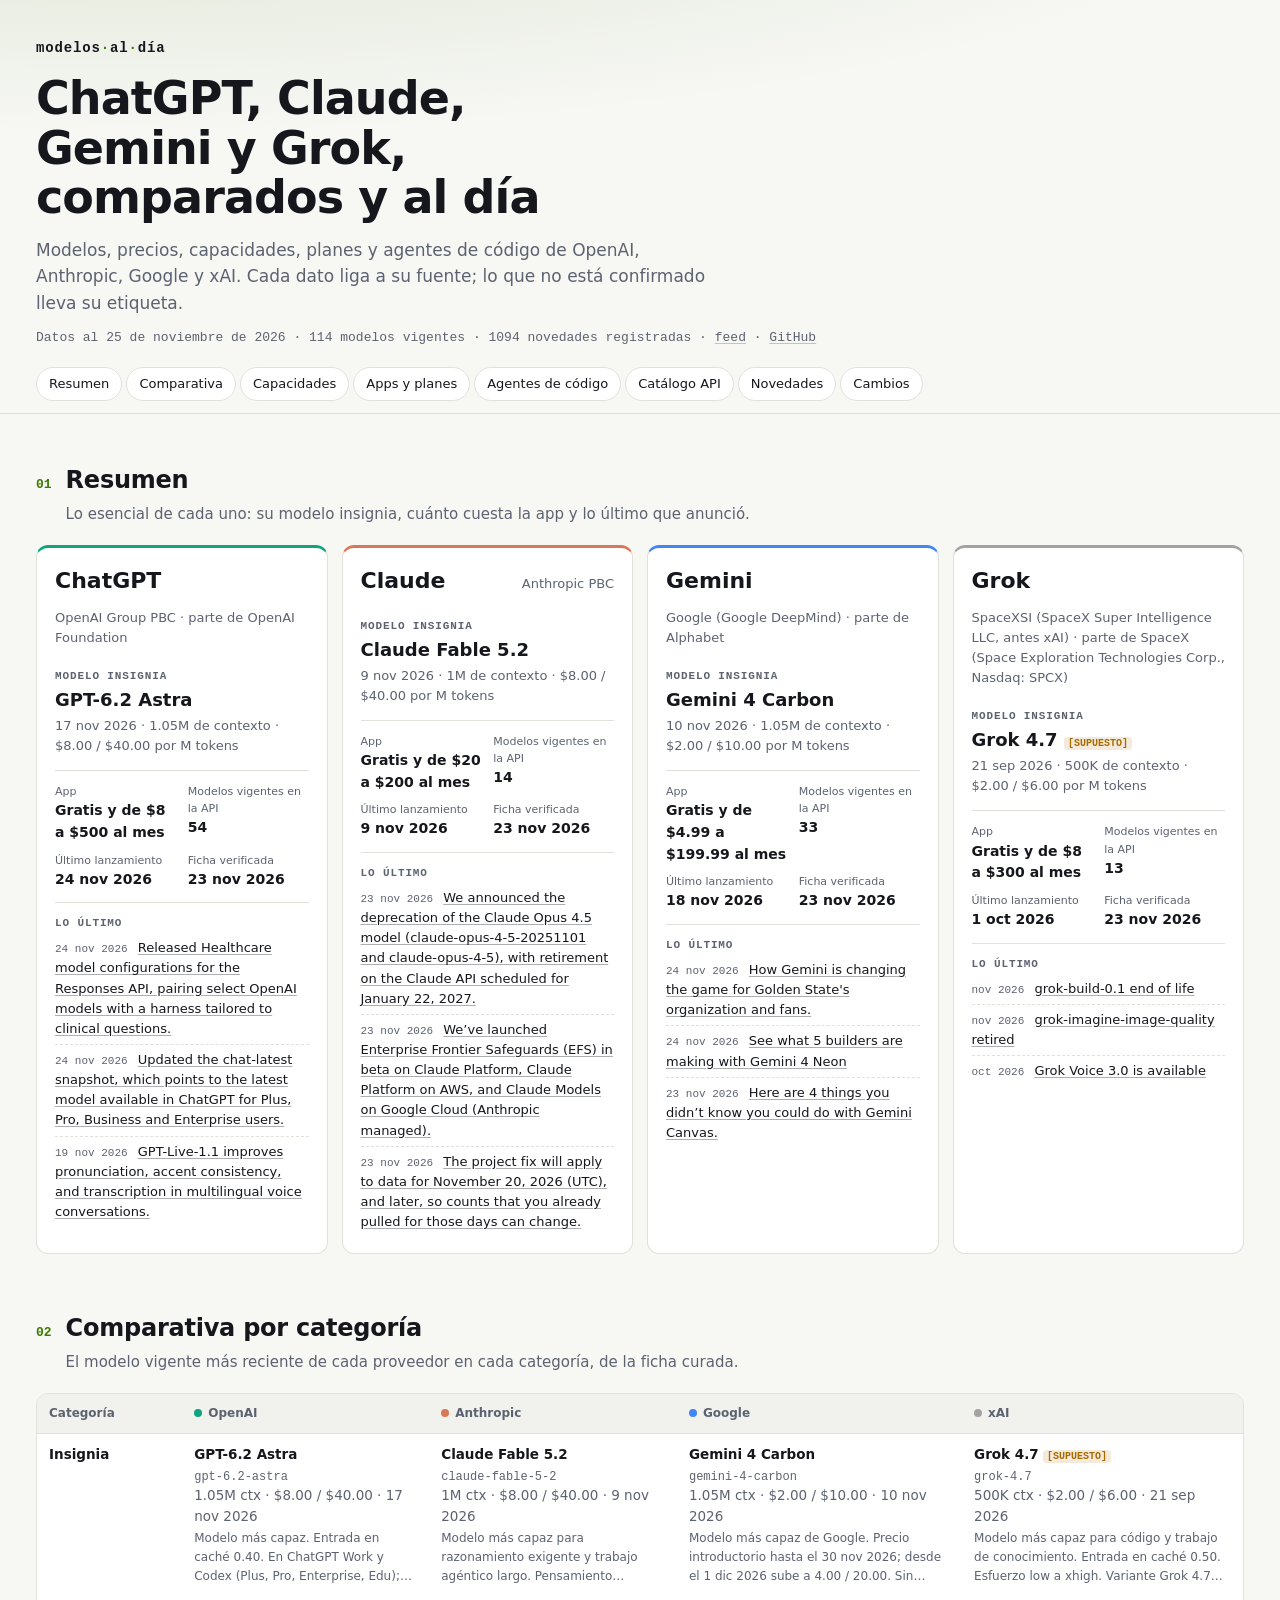
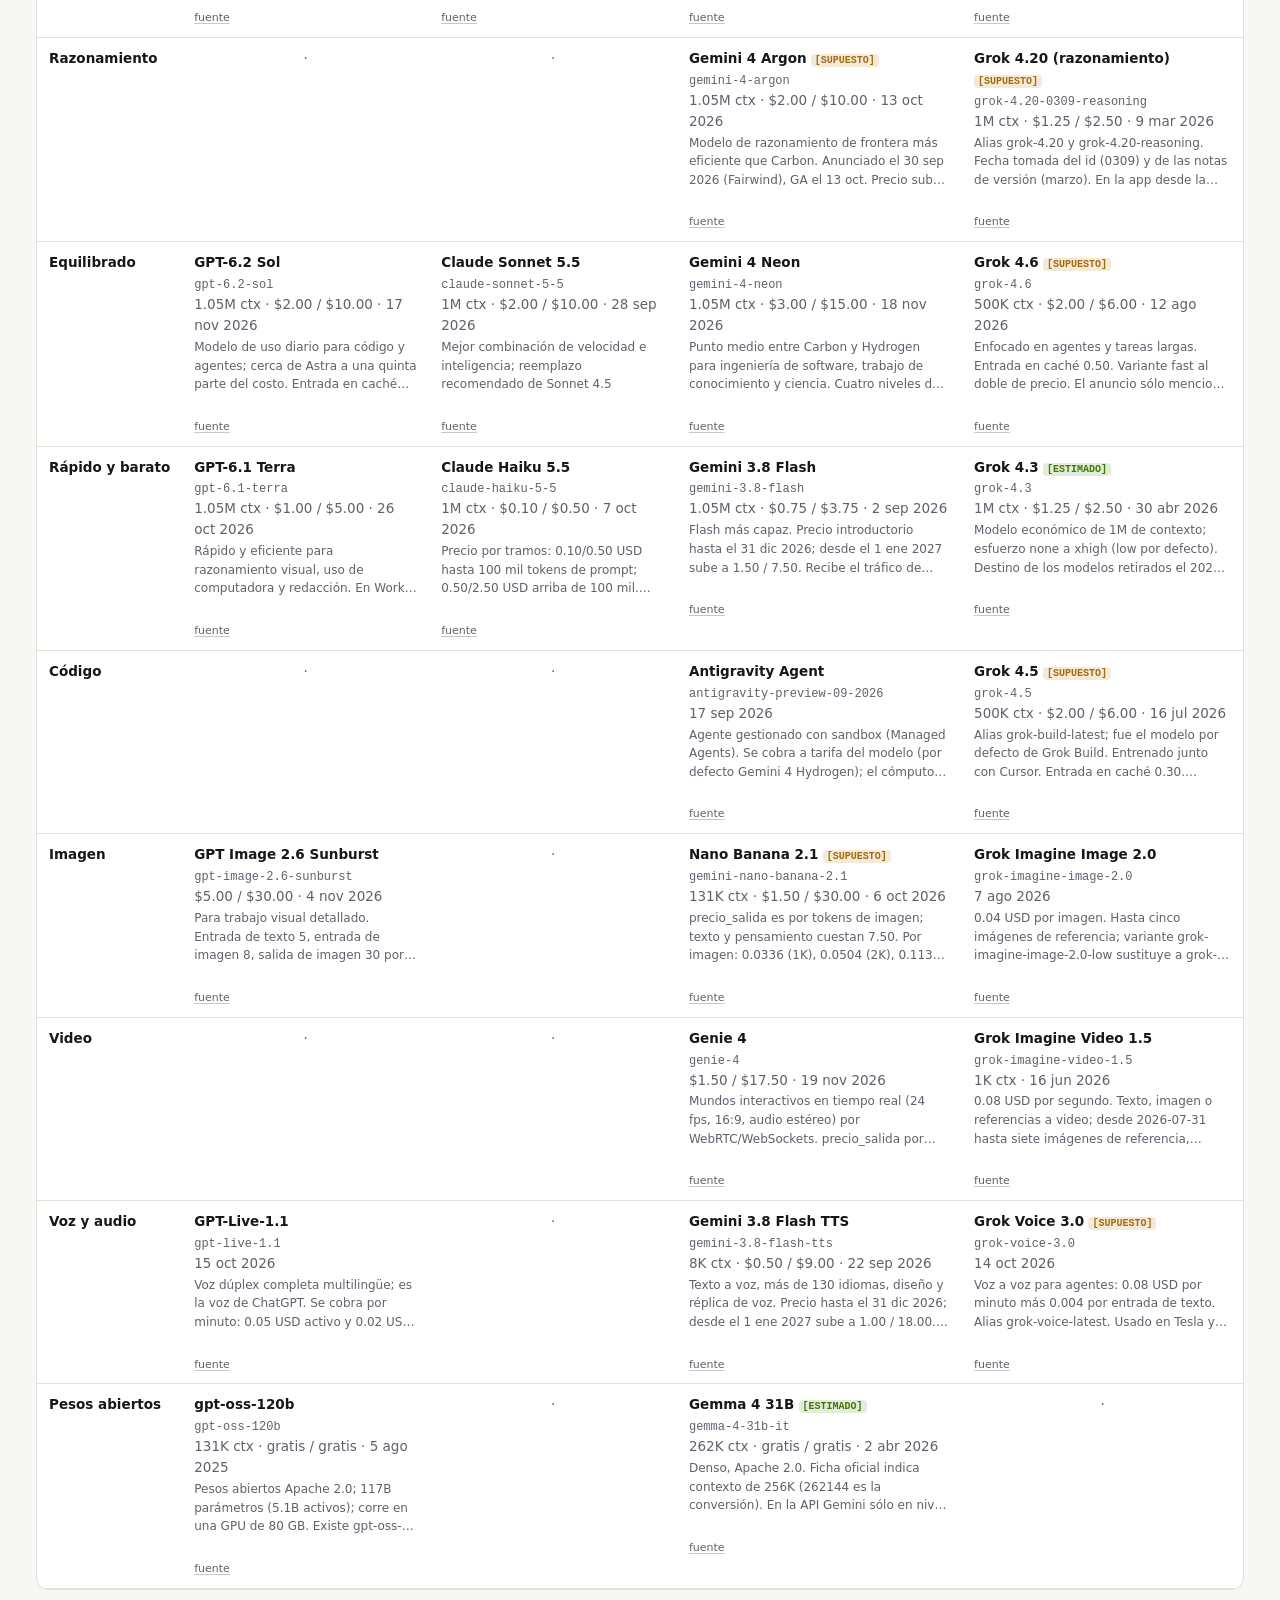
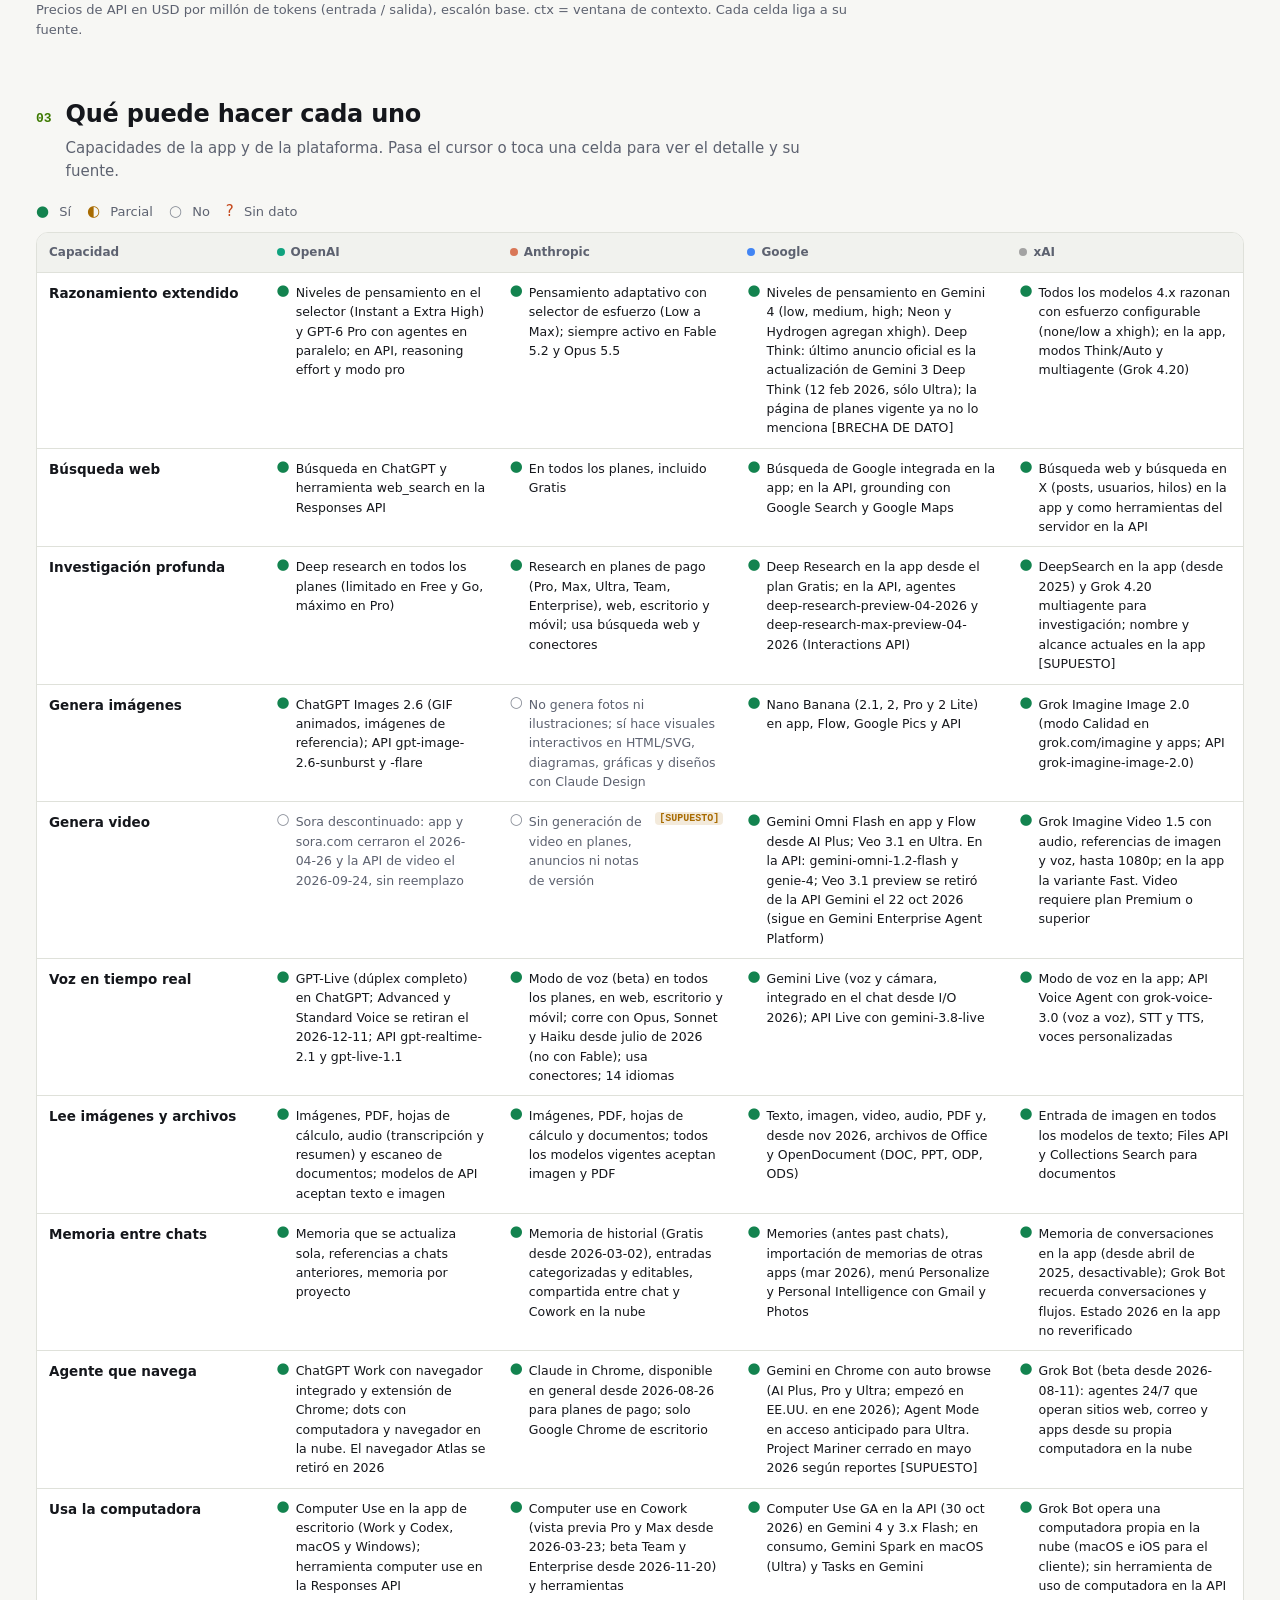
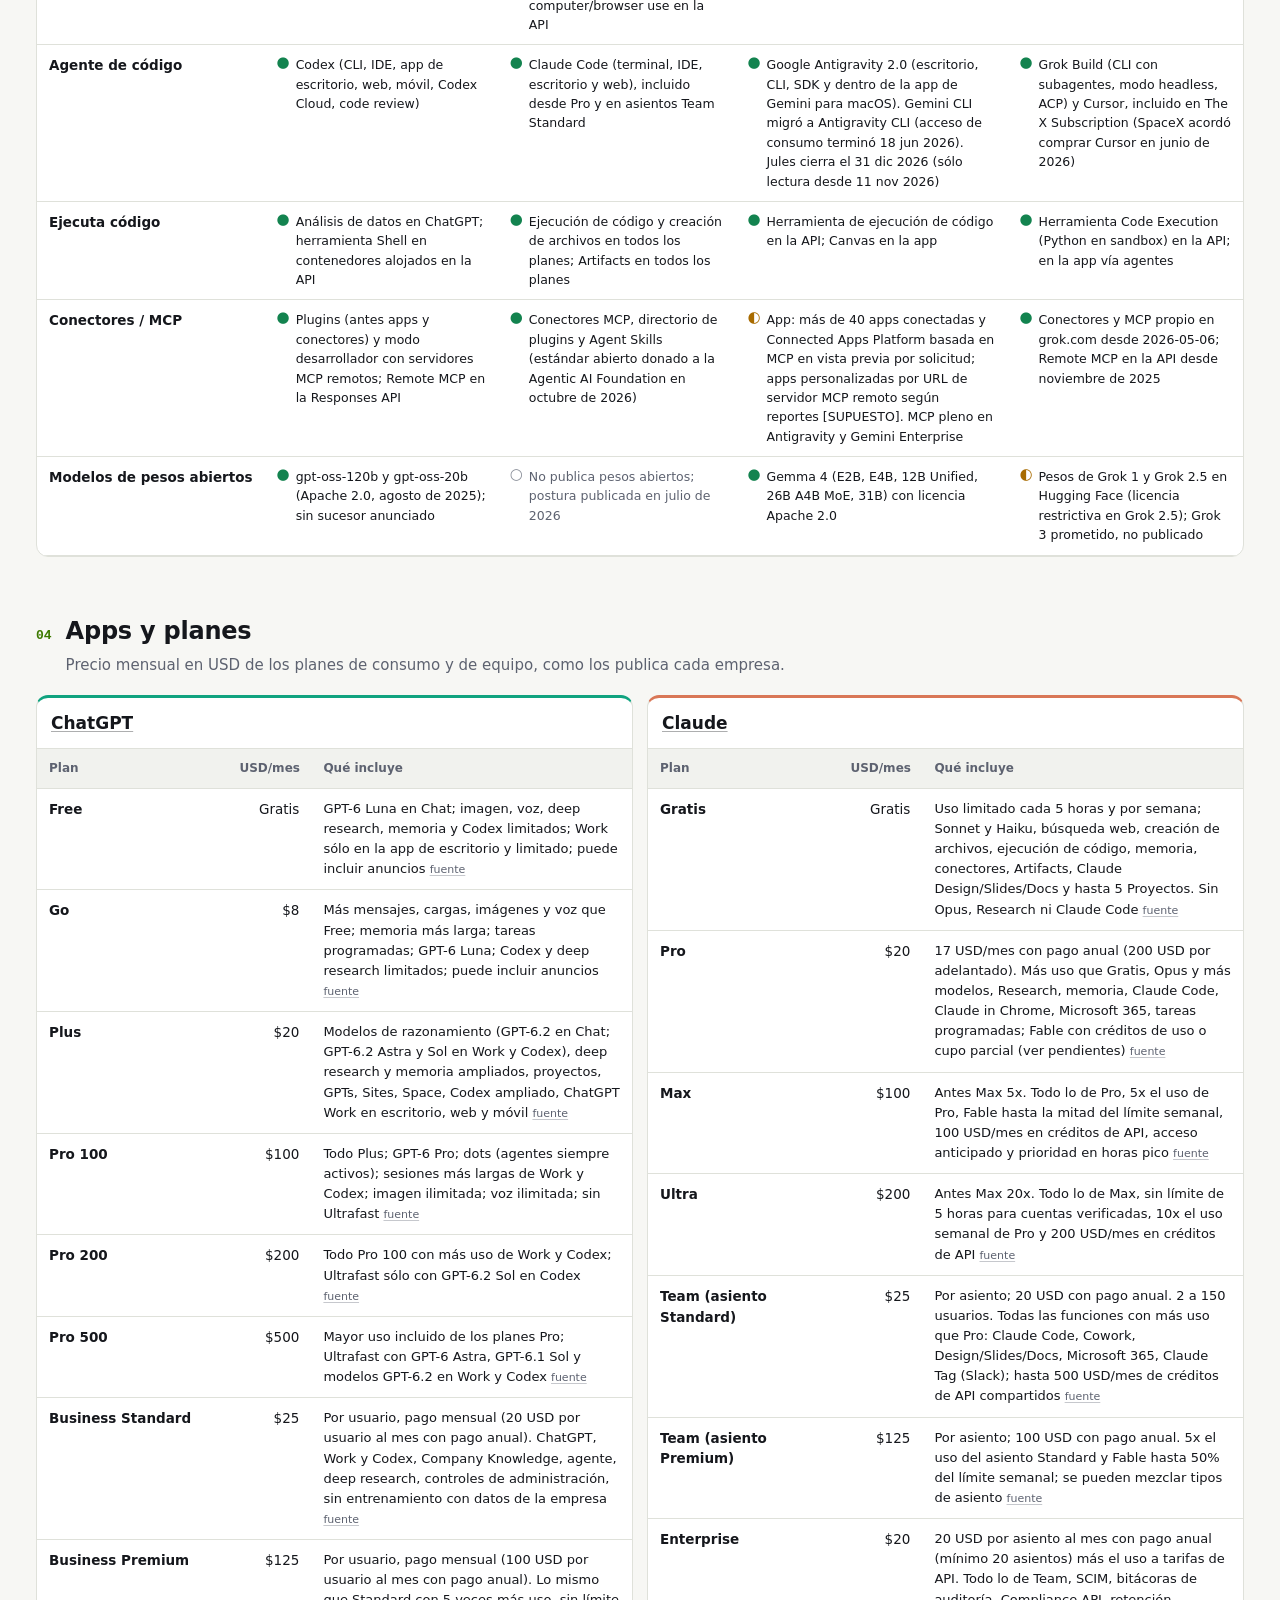
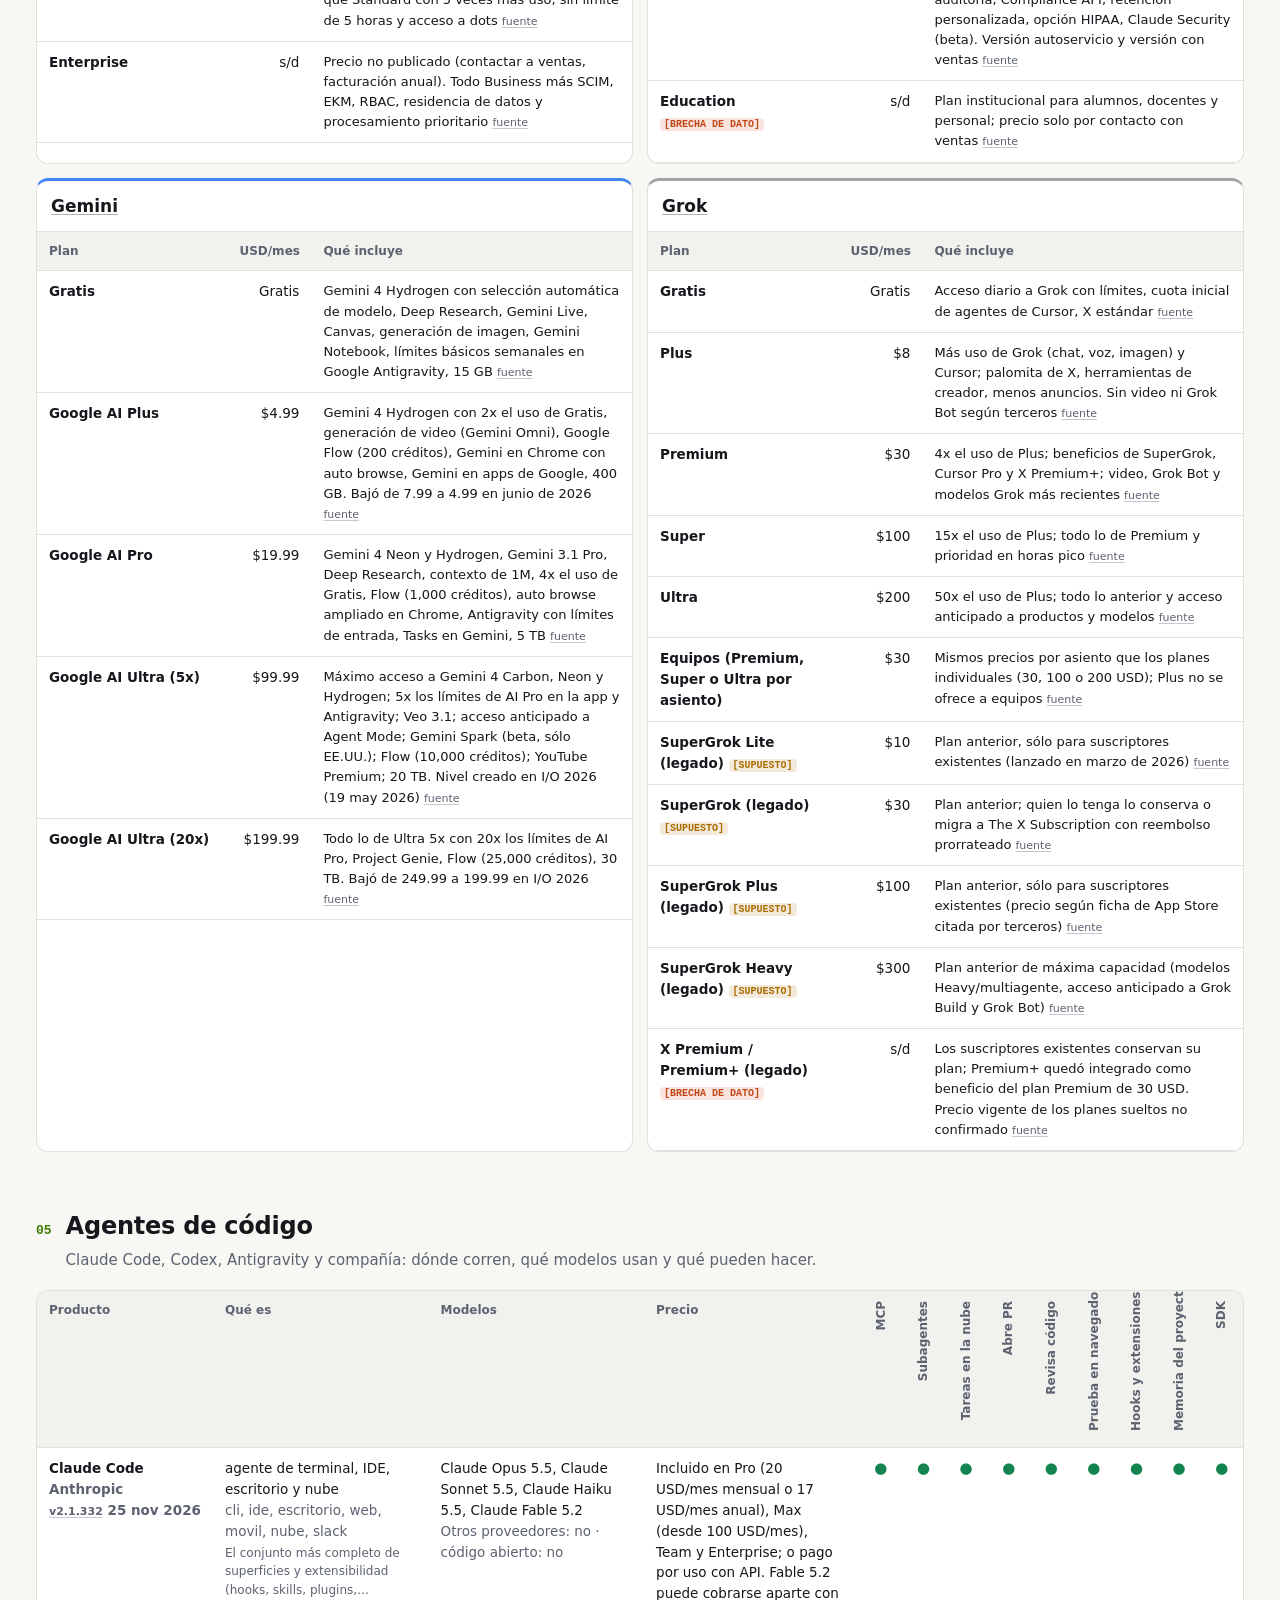
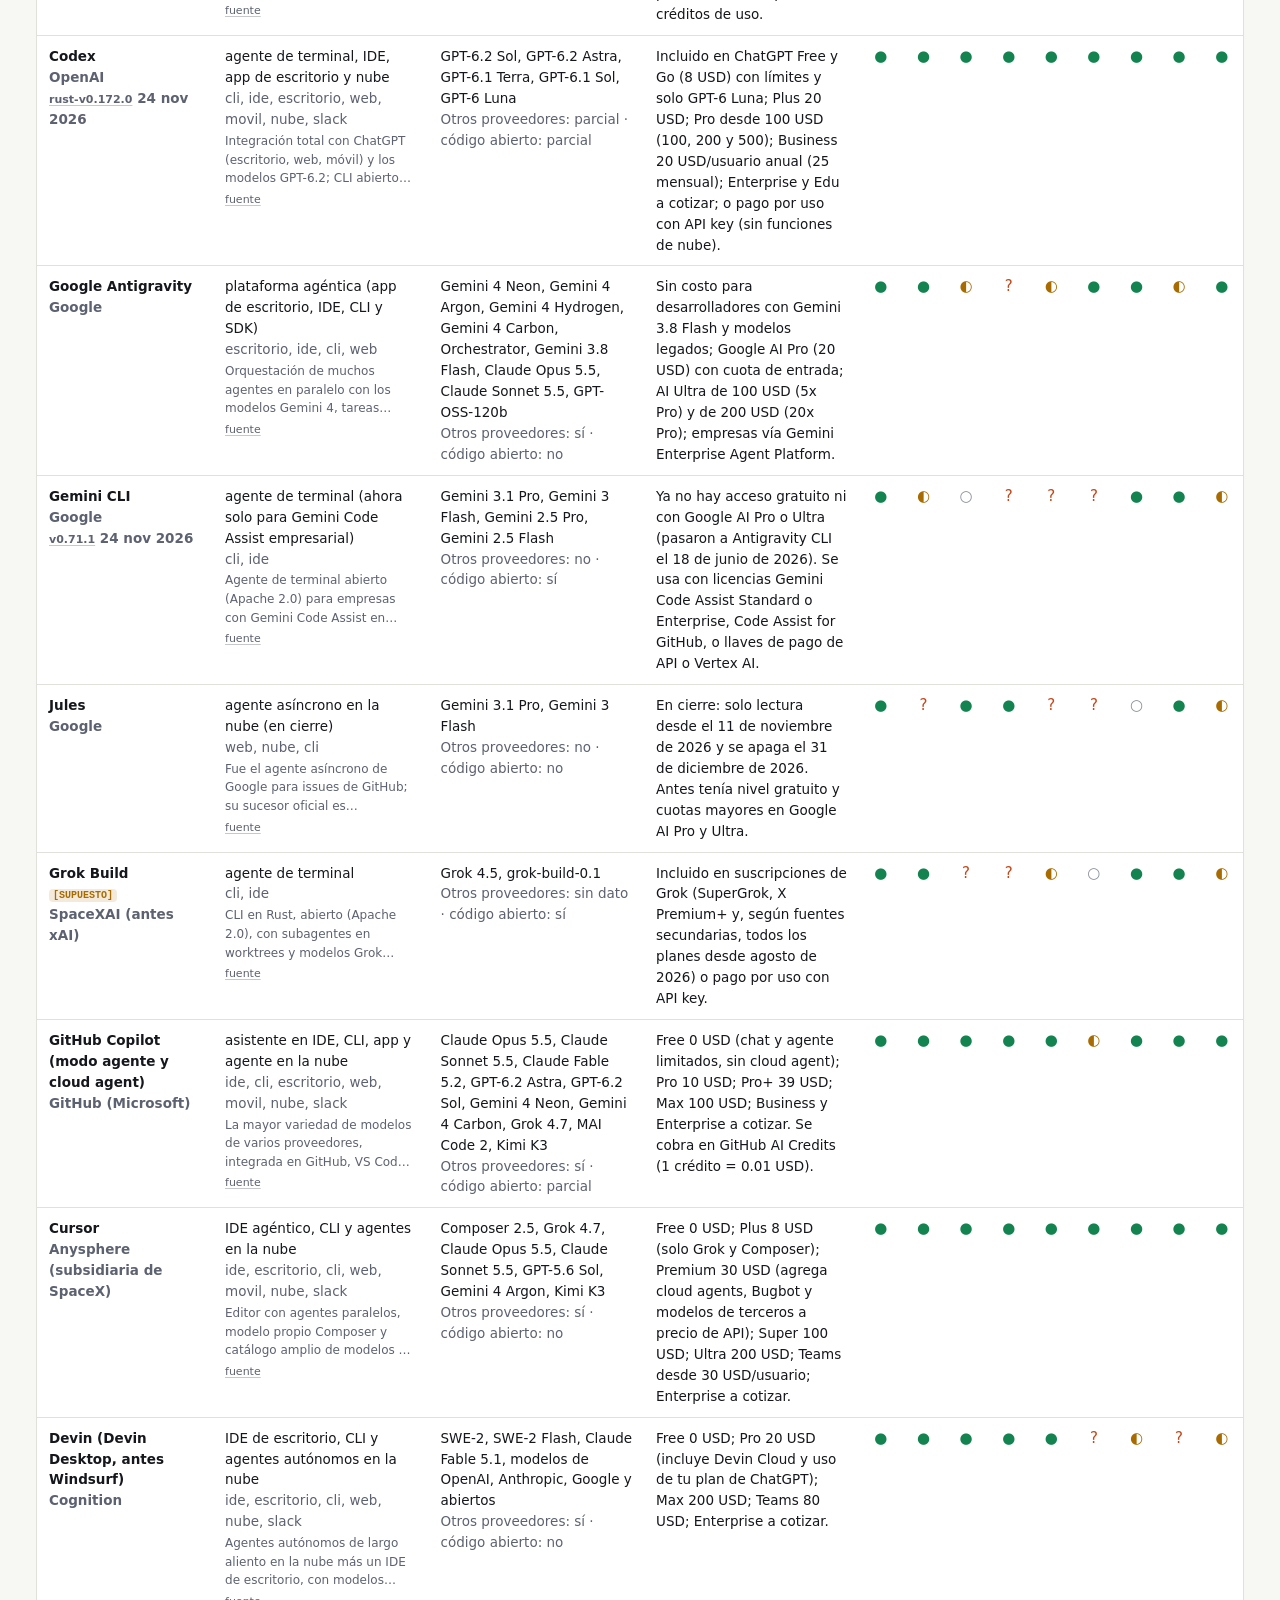
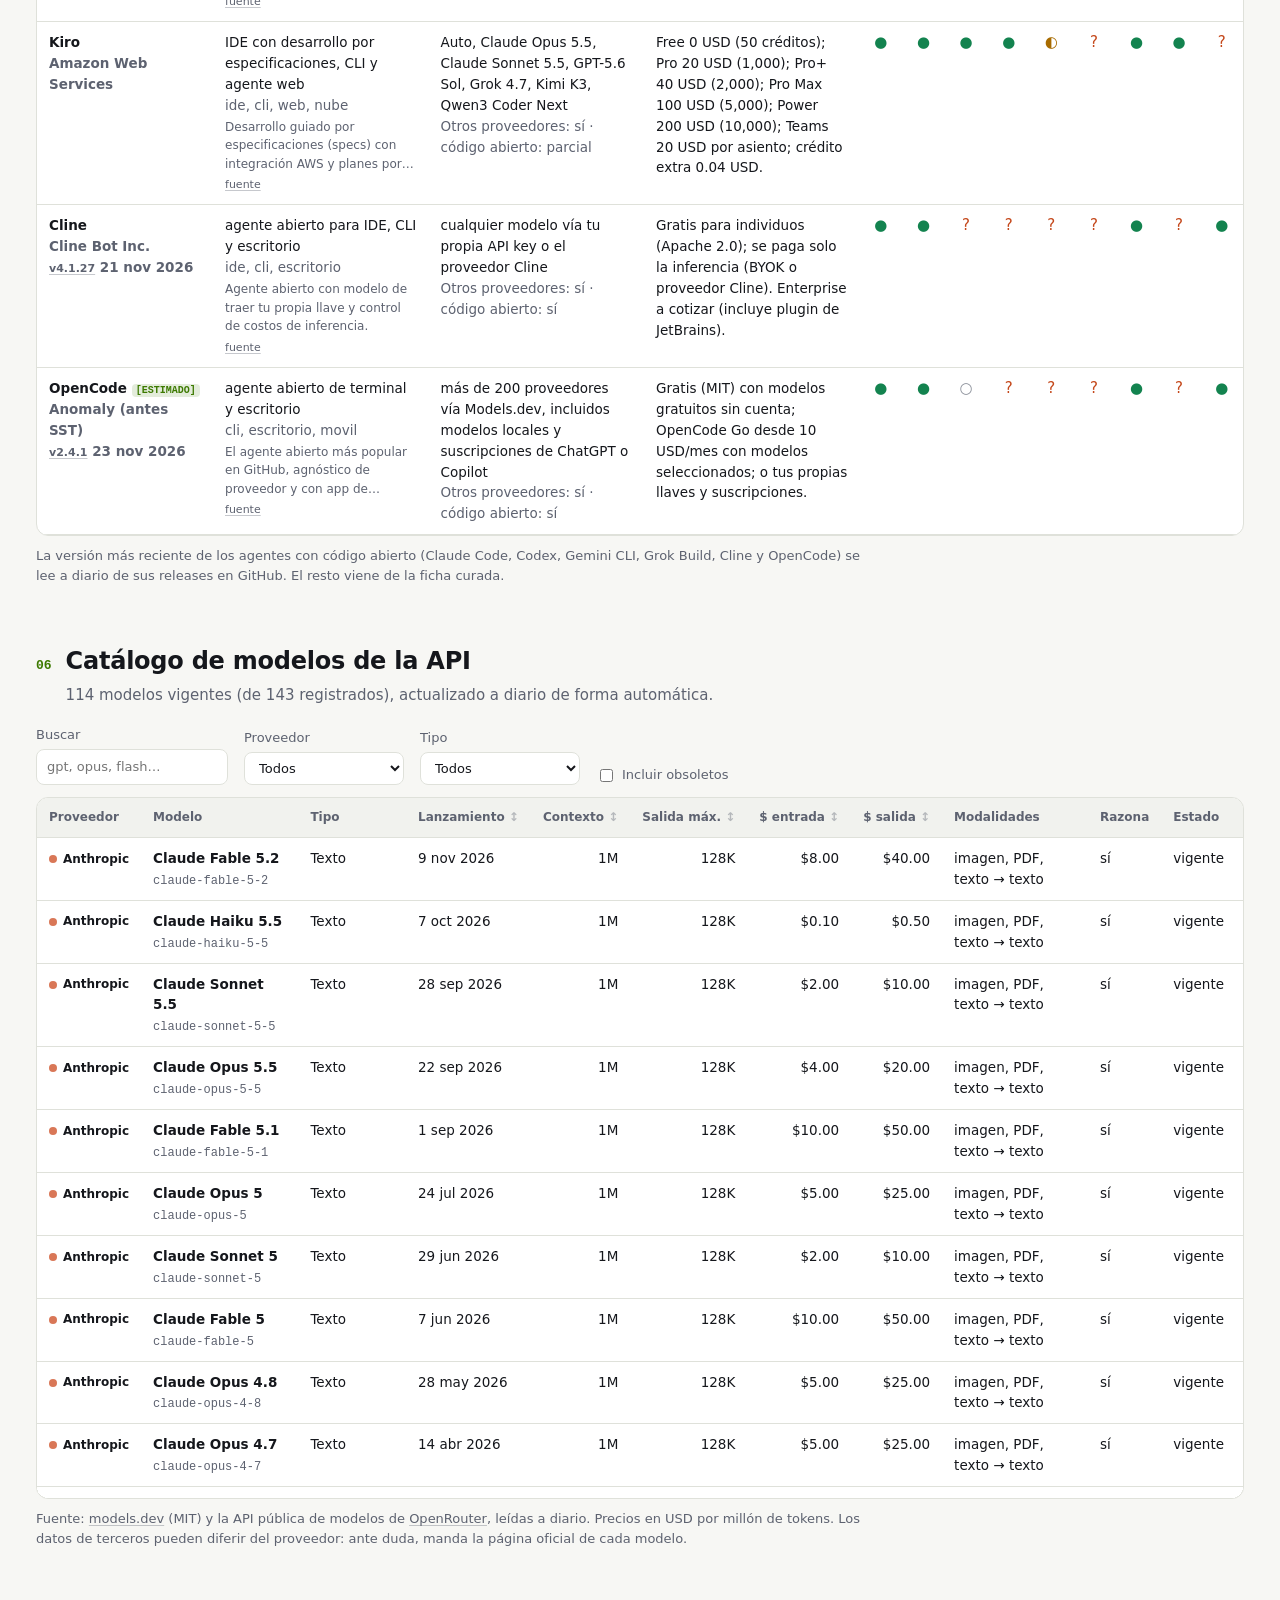
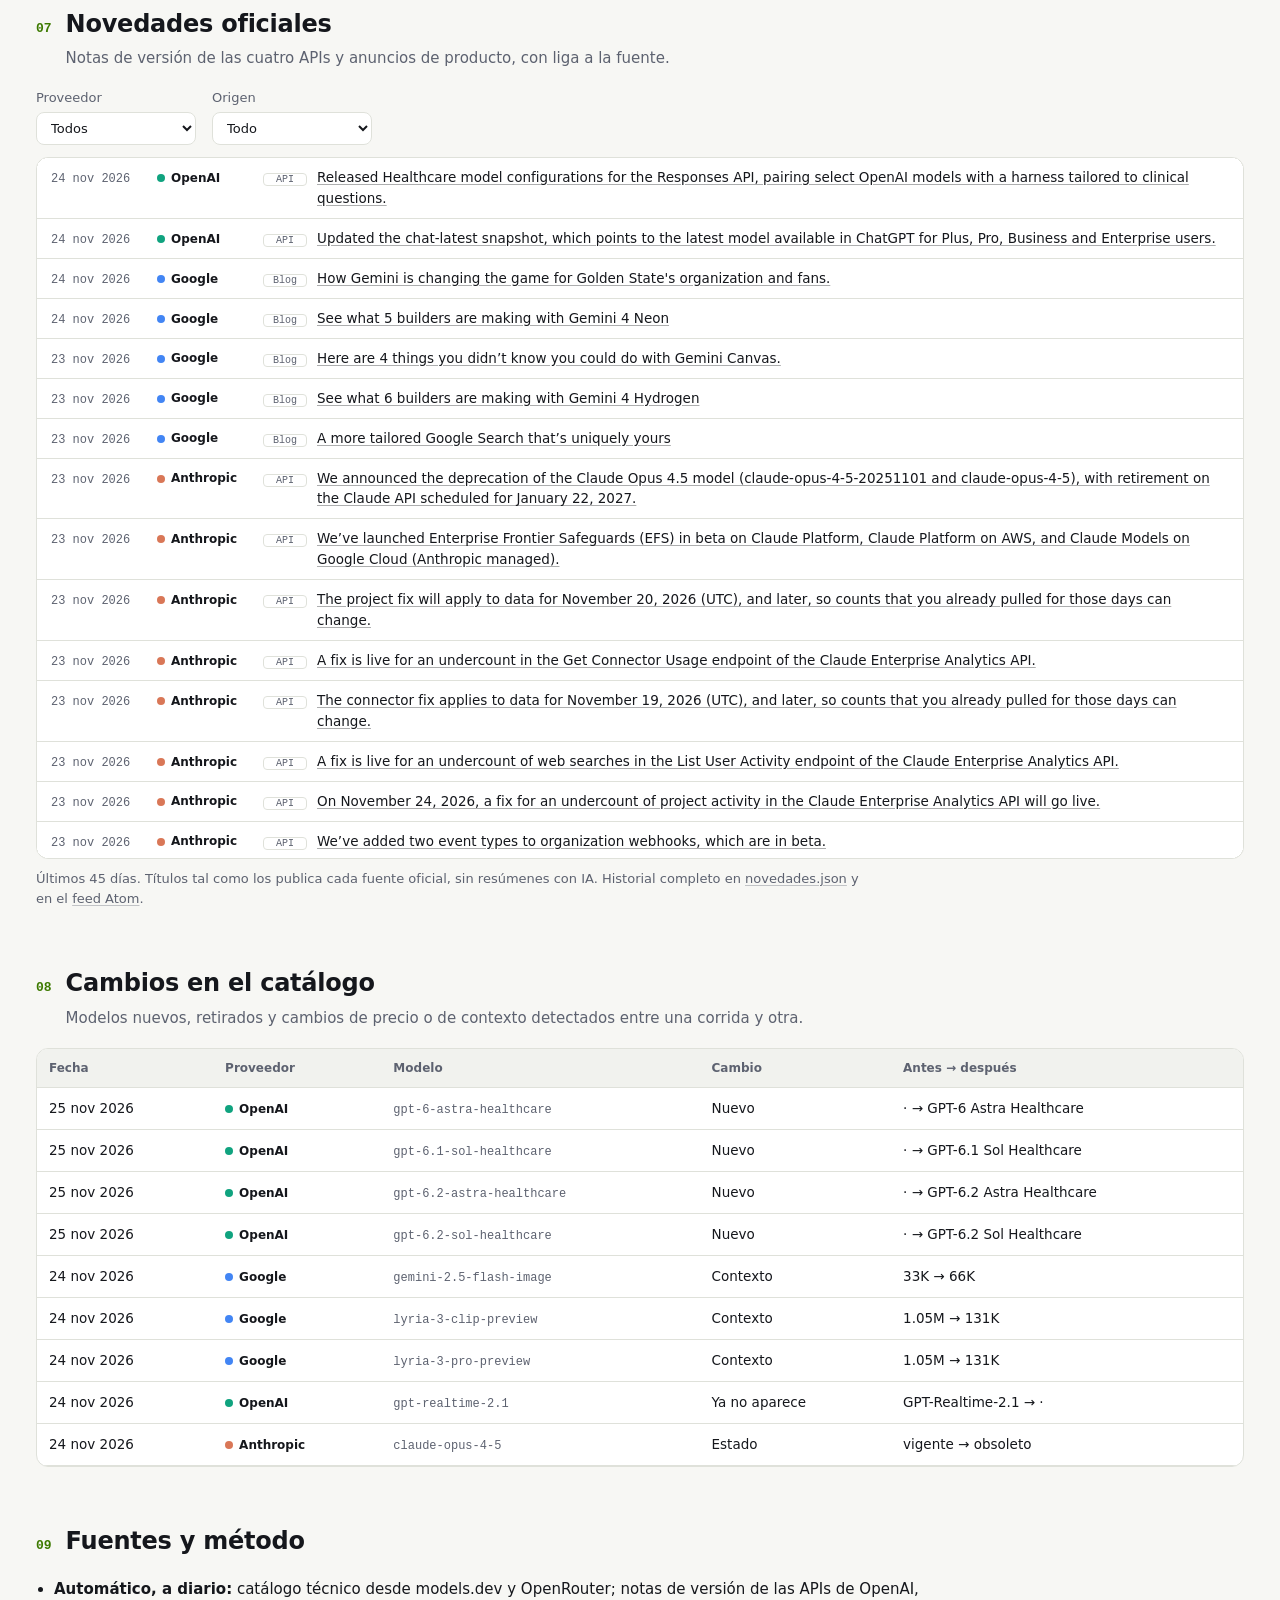
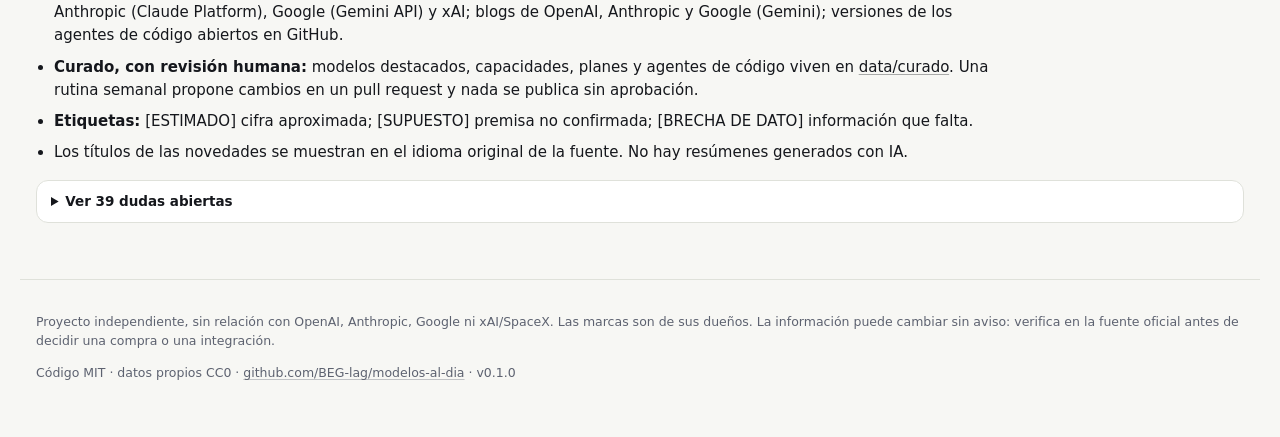
==== commit 89acfdfc: "chore(datos): actualización 2026-11-25 (114 modelos vigentes, 1094 novedades)" ====
--- a/docs/index.html
+++ b/docs/index.html
@@ -16,14 +16,14 @@
     <h1>ChatGPT, Claude, Gemini y Grok, comparados y al día</h1>
     <p class="lede">Modelos, precios, capacidades, planes y agentes de código de OpenAI, Anthropic, Google y xAI.
     Cada dato liga a su fuente; lo que no está confirmado lleva su etiqueta.</p>
-    <p class="stamp">Datos al <time datetime="2026-11-24">24 de noviembre de 2026</time> ·
-    110 modelos vigentes · 1073 novedades registradas ·
+    <p class="stamp">Datos al <time datetime="2026-11-25">25 de noviembre de 2026</time> ·
+    114 modelos vigentes · 1094 novedades registradas ·
     <a href="feed.xml">feed</a> · <a href="https://github.com/BEG-lag/modelos-al-dia">GitHub</a></p>
     <nav aria-label="Secciones"><a href="#resumen">Resumen</a><a href="#comparativa">Comparativa</a><a href="#capacidades">Capacidades</a><a href="#planes">Apps y planes</a><a href="#agentes">Agentes de código</a><a href="#catalogo">Catálogo API</a><a href="#novedades">Novedades</a><a href="#cambios">Cambios</a></nav>
   </div>
 </header>
 <main class="wrap">
-<section id="resumen"><header class="sec"><span class="num">01</span><h2>Resumen</h2><p>Lo esencial de cada uno: su modelo insignia, cuánto cuesta la app y lo último que anunció.</p></header><div class="cards"><article class="card" style="--c:#10a37f"><header><h3>ChatGPT</h3><span class="muted">OpenAI Group PBC · parte de OpenAI Foundation</span></header><p class="label">Modelo insignia</p><p class="big">GPT-6.2 Astra</p><p class="muted">17 nov 2026 · 1.05M de contexto · $8.00 / $40.00 por M tokens</p><dl class="mini"><div><dt>App</dt><dd>Gratis y de $8 a $500 al mes</dd></div><div><dt>Modelos vigentes en la API</dt><dd>50</dd></div><div><dt>Último lanzamiento</dt><dd>17 nov 2026</dd></div><div><dt>Ficha verificada</dt><dd>23 nov 2026</dd></div></dl><p class="label">Lo último</p><ul class="news"><li><time datetime="2026-11-24">24 nov 2026</time> <a href="https://developers.openai.com/api/docs/changelog" rel="noopener">Released Healthcare model configurations for the Responses API, pairing select OpenAI models with a harness tailored to clinical questions.</a></li><li><time datetime="2026-11-24">24 nov 2026</time> <a href="https://developers.openai.com/api/docs/changelog" rel="noopener">Updated the chat-latest snapshot, which points to the latest model available in ChatGPT for Plus, Pro, Business and Enterprise users.</a></li><li><time datetime="2026-11-19">19 nov 2026</time> <a href="https://developers.openai.com/api/docs/changelog" rel="noopener">GPT-Live-1.1 improves pronunciation, accent consistency, and transcription in multilingual voice conversations.</a></li></ul></article><article class="card" style="--c:#d97757"><header><h3>Claude</h3><span class="muted">Anthropic PBC</span></header><p class="label">Modelo insignia</p><p class="big">Claude Fable 5.2</p><p class="muted">9 nov 2026 · 1M de contexto · $8.00 / $40.00 por M tokens</p><dl class="mini"><div><dt>App</dt><dd>Gratis y de $20 a $200 al mes</dd></div><div><dt>Modelos vigentes en la API</dt><dd>14</dd></div><div><dt>Último lanzamiento</dt><dd>9 nov 2026</dd></div><div><dt>Ficha verificada</dt><dd>23 nov 2026</dd></div></dl><p class="label">Lo último</p><ul class="news"><li><time datetime="2026-11-23">23 nov 2026</time> <a href="https://platform.claude.com/docs/en/release-notes/overview" rel="noopener">We announced the deprecation of the Claude Opus 4.5 model (claude-opus-4-5-20251101 and claude-opus-4-5), with retirement on the Claude API scheduled for January 22, 2027.</a></li><li><time datetime="2026-11-23">23 nov 2026</time> <a href="https://platform.claude.com/docs/en/release-notes/overview" rel="noopener">We’ve launched Enterprise Frontier Safeguards (EFS) in beta on Claude Platform, Claude Platform on AWS, and Claude Models on Google Cloud (Anthropic managed).</a></li><li><time datetime="2026-11-23">23 nov 2026</time> <a href="https://platform.claude.com/docs/en/release-notes/overview" rel="noopener">The project fix will apply to data for November 20, 2026 (UTC), and later, so counts that you already pulled for those days can change.</a></li></ul></article><article class="card" style="--c:#4285f4"><header><h3>Gemini</h3><span class="muted">Google (Google DeepMind) · parte de Alphabet</span></header><p class="label">Modelo insignia</p><p class="big">Gemini 4 Carbon</p><p class="muted">10 nov 2026 · 1.05M de contexto · $2.00 / $10.00 por M tokens</p><dl class="mini"><div><dt>App</dt><dd>Gratis y de $4.99 a $199.99 al mes</dd></div><div><dt>Modelos vigentes en la API</dt><dd>33</dd></div><div><dt>Último lanzamiento</dt><dd>18 nov 2026</dd></div><div><dt>Ficha verificada</dt><dd>23 nov 2026</dd></div></dl><p class="label">Lo último</p><ul class="news"><li><time datetime="2026-11-24">24 nov 2026</time> <a href="https://blog.google/products-and-platforms/products/gemini/gemini-golden-state/" rel="noopener">How Gemini is changing the game for Golden State&#x27;s organization and fans.</a></li><li><time datetime="2026-11-24">24 nov 2026</time> <a href="https://blog.google/innovation-and-ai/models-and-research/gemini-models/gemini-4-neon-builders/" rel="noopener">See what 5 builders are making with Gemini 4 Neon</a></li><li><time datetime="2026-11-23">23 nov 2026</time> <a href="https://blog.google/innovation-and-ai/products/gemini-app/gemini-canvas-tasks/" rel="noopener">Here are 4 things you didn’t know you could do with Gemini Canvas.</a></li></ul></article><article class="card" style="--c:#a3a3a3"><header><h3>Grok</h3><span class="muted">SpaceXSI (SpaceX Super Intelligence LLC, antes xAI) · parte de SpaceX (Space Exploration Technologies Corp., Nasdaq: SPCX)</span></header><p class="label">Modelo insignia</p><p class="big">Grok 4.7 <span class="tag tag-supuesto">[SUPUESTO]</span></p><p class="muted">21 sep 2026 · 500K de contexto · $2.00 / $6.00 por M tokens</p><dl class="mini"><div><dt>App</dt><dd>Gratis y de $8 a $300 al mes</dd></div><div><dt>Modelos vigentes en la API</dt><dd>13</dd></div><div><dt>Último lanzamiento</dt><dd>1 oct 2026</dd></div><div><dt>Ficha verificada</dt><dd>23 nov 2026</dd></div></dl><p class="label">Lo último</p><ul class="news"><li><time datetime="2026-11-01">nov 2026</time> <a href="https://docs.x.ai/docs/release-notes" rel="noopener">grok-build-0.1 end of life</a></li><li><time datetime="2026-11-01">nov 2026</time> <a href="https://docs.x.ai/docs/release-notes" rel="noopener">grok-imagine-image-quality retired</a></li><li><time datetime="2026-10-01">oct 2026</time> <a href="https://docs.x.ai/docs/release-notes" rel="noopener">Grok Voice 3.0 is available</a></li></ul></article></div></section><section id="comparativa"><header class="sec"><span class="num">02</span><h2>Comparativa por categoría</h2><p>El modelo vigente más reciente de cada proveedor en cada categoría, de la ficha curada.</p></header><div class="scroll"><table class="grid compare"><thead><tr><th scope="col">Categoría</th><th scope="col"><span class="chip" style="--c:#10a37f">OpenAI</span></th><th scope="col"><span class="chip" style="--c:#d97757">Anthropic</span></th><th scope="col"><span class="chip" style="--c:#4285f4">Google</span></th><th scope="col"><span class="chip" style="--c:#a3a3a3">xAI</span></th></tr></thead><tbody><tr><th scope="row">Insignia</th><td><strong>GPT-6.2 Astra</strong><br><code>gpt-6.2-astra</code><br><span class="muted">1.05M ctx · $8.00 / $40.00 · 17 nov 2026</span><br><span class="nota" title="Modelo más capaz. Entrada en caché 0.40. En ChatGPT Work y Codex (Plus, Pro, Enterprise, Edu); modo Ultrafast. Arriba de 272K tokens de entrada aplica tarifa de contexto largo.">Modelo más capaz. Entrada en caché 0.40. En ChatGPT Work y Codex (Plus, Pro, Enterprise, Edu); modo Ultrafast. Arriba de 272K tokens de entrada aplica tarifa de contexto largo.</span><br><a class="src" href="https://developers.openai.com/api/docs/models/gpt-6.2-astra" rel="noopener">fuente</a></td><td><strong>Claude Fable 5.2</strong><br><code>claude-fable-5-2</code><br><span class="muted">1M ctx · $8.00 / $40.00 · 9 nov 2026</span><br><span class="nota" title="Modelo más capaz para razonamiento exigente y trabajo agéntico largo. Pensamiento adaptativo siempre activo. Modo rápido a 16/80 USD. En la app con créditos de uso o cupo parcial según plan">Modelo más capaz para razonamiento exigente y trabajo agéntico largo. Pensamiento adaptativo siempre activo. Modo rápido a 16/80 USD. En la app con créditos de uso o cupo parcial según plan</span><br><a class="src" href="https://platform.claude.com/docs/en/about-claude/models/overview" rel="noopener">fuente</a></td><td><strong>Gemini 4 Carbon</strong><br><code>gemini-4-carbon</code><br><span class="muted">1.05M ctx · $2.00 / $10.00 · 10 nov 2026</span><br><span class="nota" title="Modelo más capaz de Google. Precio introductorio hasta el 30 nov 2026; desde el 1 dic 2026 sube a 4.00 / 20.00. Sin escalones por longitud de prompt. Salida de 65,536 por defecto, hasta 1M con long decode. Anunciado el 28 oct 2026 sólo para ciberdefensores (programa Fairwind); GA el 10 nov. En la app sólo para AI Ultra">Modelo más capaz de Google. Precio introductorio hasta el 30 nov 2026; desde el 1 dic 2026 sube a 4.00 / 20.00. Sin escalones por longitud de prompt. Salida de 65,536 por defecto, hasta 1M con long decode. Anunciado el 28 oct 2026 sólo para ciberdefensores (programa Fairwind); GA el 10 nov. En la app sólo para AI Ultra</span><br><a class="src" href="https://blog.google/innovation-and-ai/models-and-research/gemini-models/gemini-4-carbon-now-available/" rel="noopener">fuente</a></td><td><strong>Grok 4.7</strong> <span class="tag tag-supuesto">[SUPUESTO]</span><br><code>grok-4.7</code><br><span class="muted">500K ctx · $2.00 / $6.00 · 21 sep 2026</span><br><span class="nota" title="Modelo más capaz para código y trabajo de conocimiento. Entrada en caché 0.50. Esfuerzo low a xhigh. Variante Grok 4.7 Fast (doble velocidad, doble precio) sólo en Cursor y Grok Build. Salida máxima no publicada [BRECHA DE DATO]. Presencia en la app según Decrypt y Android Headlines, no en fuente oficial">Modelo más capaz para código y trabajo de conocimiento. Entrada en caché 0.50. Esfuerzo low a xhigh. Variante Grok 4.7 Fast (doble velocidad, doble precio) sólo en Cursor y Grok Build. Salida máxima no publicada [BRECHA DE DATO]. Presencia en la app según Decrypt y Android Headlines, no en fuente oficial</span><br><a class="src" href="https://docs.x.ai/docs/models/grok-4.7" rel="noopener">fuente</a></td></tr><tr><th scope="row">Razonamiento</th><td class="vacio">·</td><td class="vacio">·</td><td><strong>Gemini 4 Argon</strong> <span class="tag tag-supuesto">[SUPUESTO]</span><br><code>gemini-4-argon</code><br><span class="muted">1.05M ctx · $2.00 / $10.00 · 13 oct 2026</span><br><span class="nota" title="Modelo de razonamiento de frontera más eficiente que Carbon. Anunciado el 30 sep 2026 (Fairwind), GA el 13 oct. Precio sube a 4.00 / 20.00 el 1 dic 2026. Llegó a la app para Pro y Ultra en oct 2026, pero la página de planes vigente ya no lo lista; reportes dicen que Neon lo reemplazó en el selector (en_app false es supuesto)">Modelo de razonamiento de frontera más eficiente que Carbon. Anunciado el 30 sep 2026 (Fairwind), GA el 13 oct. Precio sube a 4.00 / 20.00 el 1 dic 2026. Llegó a la app para Pro y Ultra en oct 2026, pero la página de planes vigente ya no lo lista; reportes dicen que Neon lo reemplazó en el selector (en_app false es supuesto)</span><br><a class="src" href="https://aistudio.google.com/docs/models/gemini-4-argon" rel="noopener">fuente</a></td><td><strong>Grok 4.20 (razonamiento)</strong> <span class="tag tag-supuesto">[SUPUESTO]</span><br><code>grok-4.20-0309-reasoning</code><br><span class="muted">1M ctx · $1.25 / $2.50 · 9 mar 2026</span><br><span class="nota" title="Alias grok-4.20 y grok-4.20-reasoning. Fecha tomada del id (0309) y de las notas de versión (marzo). En la app desde la beta de febrero de 2026 [SUPUESTO]. Salida máxima no publicada">Alias grok-4.20 y grok-4.20-reasoning. Fecha tomada del id (0309) y de las notas de versión (marzo). En la app desde la beta de febrero de 2026 [SUPUESTO]. Salida máxima no publicada</span><br><a class="src" href="https://docs.x.ai/docs/models/grok-4.20-0309-reasoning" rel="noopener">fuente</a></td></tr><tr><th scope="row">Equilibrado</th><td><strong>GPT-6.2 Sol</strong><br><code>gpt-6.2-sol</code><br><span class="muted">1.05M ctx · $2.00 / $10.00 · 17 nov 2026</span><br><span class="nota" title="Modelo de uso diario para código y agentes; cerca de Astra a una quinta parte del costo. Entrada en caché 0.10. En Work y Codex.">Modelo de uso diario para código y agentes; cerca de Astra a una quinta parte del costo. Entrada en caché 0.10. En Work y Codex.</span><br><a class="src" href="https://developers.openai.com/api/docs/models/gpt-6.2-sol" rel="noopener">fuente</a></td><td><strong>Claude Sonnet 5.5</strong><br><code>claude-sonnet-5-5</code><br><span class="muted">1M ctx · $2.00 / $10.00 · 28 sep 2026</span><br><span class="nota" title="Mejor combinación de velocidad e inteligencia; reemplazo recomendado de Sonnet 4.5">Mejor combinación de velocidad e inteligencia; reemplazo recomendado de Sonnet 4.5</span><br><a class="src" href="https://platform.claude.com/docs/en/about-claude/models/overview" rel="noopener">fuente</a></td><td><strong>Gemini 4 Neon</strong><br><code>gemini-4-neon</code><br><span class="muted">1.05M ctx · $3.00 / $15.00 · 18 nov 2026</span><br><span class="nota" title="Punto medio entre Carbon y Hydrogen para ingeniería de software, trabajo de conocimiento y ciencia. Cuatro niveles de pensamiento (hasta xhigh). Precio plano en todo el contexto; caché 0.15. Salida hasta 1M con long decode. En la app para AI Pro y Ultra">Punto medio entre Carbon y Hydrogen para ingeniería de software, trabajo de conocimiento y ciencia. Cuatro niveles de pensamiento (hasta xhigh). Precio plano en todo el contexto; caché 0.15. Salida hasta 1M con long decode. En la app para AI Pro y Ultra</span><br><a class="src" href="https://blog.google/innovation-and-ai/models-and-research/gemini-models/introducing-gemini-4-neon/" rel="noopener">fuente</a></td><td><strong>Grok 4.6</strong> <span class="tag tag-supuesto">[SUPUESTO]</span><br><code>grok-4.6</code><br><span class="muted">500K ctx · $2.00 / $6.00 · 12 ago 2026</span><br><span class="nota" title="Enfocado en agentes y tareas largas. Entrada en caché 0.50. Variante fast al doble de precio. El anuncio sólo menciona Cursor, Grok Build y API; presencia en la app no confirmada. Salida máxima no publicada">Enfocado en agentes y tareas largas. Entrada en caché 0.50. Variante fast al doble de precio. El anuncio sólo menciona Cursor, Grok Build y API; presencia en la app no confirmada. Salida máxima no publicada</span><br><a class="src" href="https://docs.x.ai/docs/models/grok-4.6" rel="noopener">fuente</a></td></tr><tr><th scope="row">Rápido y barato</th><td><strong>GPT-6.1 Terra</strong><br><code>gpt-6.1-terra</code><br><span class="muted">1.05M ctx · $1.00 / $5.00 · 26 oct 2026</span><br><span class="nota" title="Rápido y eficiente para razonamiento visual, uso de computadora y redacción. En Work y Codex, no en Chat.">Rápido y eficiente para razonamiento visual, uso de computadora y redacción. En Work y Codex, no en Chat.</span><br><a class="src" href="https://developers.openai.com/api/docs/models/gpt-6.1-terra" rel="noopener">fuente</a></td><td><strong>Claude Haiku 5.5</strong><br><code>claude-haiku-5-5</code><br><span class="muted">1M ctx · $0.10 / $0.50 · 7 oct 2026</span><br><span class="nota" title="Precio por tramos: 0.10/0.50 USD hasta 100 mil tokens de prompt; 0.50/2.50 USD arriba de 100 mil. Primer Haiku con selector de esfuerzo">Precio por tramos: 0.10/0.50 USD hasta 100 mil tokens de prompt; 0.50/2.50 USD arriba de 100 mil. Primer Haiku con selector de esfuerzo</span><br><a class="src" href="https://platform.claude.com/docs/en/about-claude/pricing" rel="noopener">fuente</a></td><td><strong>Gemini 3.8 Flash</strong><br><code>gemini-3.8-flash</code><br><span class="muted">1.05M ctx · $0.75 / $3.75 · 2 sep 2026</span><br><span class="nota" title="Flash más capaz. Precio introductorio hasta el 31 dic 2026; desde el 1 ene 2027 sube a 1.50 / 7.50. Recibe el tráfico de gemini-3.7-flash (deprecado 8 oct 2026) y, desde el 1 dic 2026, el de gemini-2.5-pro. No aparece en la página de planes de la app">Flash más capaz. Precio introductorio hasta el 31 dic 2026; desde el 1 ene 2027 sube a 1.50 / 7.50. Recibe el tráfico de gemini-3.7-flash (deprecado 8 oct 2026) y, desde el 1 dic 2026, el de gemini-2.5-pro. No aparece en la página de planes de la app</span><br><a class="src" href="https://aistudio.google.com/docs/models/gemini-3.8-flash" rel="noopener">fuente</a></td><td><strong>Grok 4.3</strong> <span class="tag tag-estimado">[ESTIMADO]</span><br><code>grok-4.3</code><br><span class="muted">1M ctx · $1.25 / $2.50 · 30 abr 2026</span><br><span class="nota" title="Modelo económico de 1M de contexto; esfuerzo none a xhigh (low por defecto). Destino de los modelos retirados el 2026-05-15. Fecha de lanzamiento de catálogos de terceros (beta para SuperGrok en abril, GA ~2026-05-06). Salida máxima no publicada">Modelo económico de 1M de contexto; esfuerzo none a xhigh (low por defecto). Destino de los modelos retirados el 2026-05-15. Fecha de lanzamiento de catálogos de terceros (beta para SuperGrok en abril, GA ~2026-05-06). Salida máxima no publicada</span><br><a class="src" href="https://docs.x.ai/docs/models/grok-4.3" rel="noopener">fuente</a></td></tr><tr><th scope="row">Código</th><td class="vacio">·</td><td class="vacio">·</td><td><strong>Antigravity Agent</strong><br><code>antigravity-preview-09-2026</code><br><span class="muted">17 sep 2026</span><br><span class="nota" title="Agente gestionado con sandbox (Managed Agents). Se cobra a tarifa del modelo (por defecto Gemini 4 Hydrogen); el cómputo del entorno no se cobra en preview. Sustituye a antigravity-preview-05-2026">Agente gestionado con sandbox (Managed Agents). Se cobra a tarifa del modelo (por defecto Gemini 4 Hydrogen); el cómputo del entorno no se cobra en preview. Sustituye a antigravity-preview-05-2026</span><br><a class="src" href="https://aistudio.google.com/docs/changelog" rel="noopener">fuente</a></td><td><strong>Grok 4.5</strong> <span class="tag tag-supuesto">[SUPUESTO]</span><br><code>grok-4.5</code><br><span class="muted">500K ctx · $2.00 / $6.00 · 16 jul 2026</span><br><span class="nota" title="Alias grok-build-latest; fue el modelo por defecto de Grok Build. Entrenado junto con Cursor. Entrada en caché 0.30. Presencia en la app no confirmada. Salida máxima no publicada">Alias grok-build-latest; fue el modelo por defecto de Grok Build. Entrenado junto con Cursor. Entrada en caché 0.30. Presencia en la app no confirmada. Salida máxima no publicada</span><br><a class="src" href="https://docs.x.ai/docs/models/grok-4.5" rel="noopener">fuente</a></td></tr><tr><th scope="row">Imagen</th><td><strong>GPT Image 2.6 Sunburst</strong><br><code>gpt-image-2.6-sunburst</code><br><span class="muted">$5.00 / $30.00 · 4 nov 2026</span><br><span class="nota" title="Para trabajo visual detallado. Entrada de texto 5, entrada de imagen 8, salida de imagen 30 por millón de tokens. Base de ChatGPT Images 2.6 [SUPUESTO: cuál de las dos variantes usa la app].">Para trabajo visual detallado. Entrada de texto 5, entrada de imagen 8, salida de imagen 30 por millón de tokens. Base de ChatGPT Images 2.6 [SUPUESTO: cuál de las dos variantes usa la app].</span><br><a class="src" href="https://developers.openai.com/api/docs/models/gpt-image-2.6-sunburst" rel="noopener">fuente</a></td><td class="vacio">·</td><td><strong>Nano Banana 2.1</strong> <span class="tag tag-supuesto">[SUPUESTO]</span><br><code>gemini-nano-banana-2.1</code><br><span class="muted">131K ctx · $1.50 / $30.00 · 6 oct 2026</span><br><span class="nota" title="precio_salida es por tokens de imagen; texto y pensamiento cuestan 7.50. Por imagen: 0.0336 (1K), 0.0504 (2K), 0.113 (4K). La app usa Nano Banana, pero no se confirmó que sea esta versión">precio_salida es por tokens de imagen; texto y pensamiento cuestan 7.50. Por imagen: 0.0336 (1K), 0.0504 (2K), 0.113 (4K). La app usa Nano Banana, pero no se confirmó que sea esta versión</span><br><a class="src" href="https://aistudio.google.com/docs/models/gemini-nano-banana-2.1" rel="noopener">fuente</a></td><td><strong>Grok Imagine Image 2.0</strong><br><code>grok-imagine-image-2.0</code><br><span class="muted">7 ago 2026</span><br><span class="nota" title="0.04 USD por imagen. Hasta cinco imágenes de referencia; variante grok-imagine-image-2.0-low sustituye a grok-imagine-image-quality y -pro (retirados en noviembre de 2026). Modo Calidad en grok.com/imagine">0.04 USD por imagen. Hasta cinco imágenes de referencia; variante grok-imagine-image-2.0-low sustituye a grok-imagine-image-quality y -pro (retirados en noviembre de 2026). Modo Calidad en grok.com/imagine</span><br><a class="src" href="https://x.ai/news/grok-imagine-image-2" rel="noopener">fuente</a></td></tr><tr><th scope="row">Video</th><td class="vacio">·</td><td class="vacio">·</td><td><strong>Genie 4</strong><br><code>genie-4</code><br><span class="muted">$1.50 / $17.50 · 19 nov 2026</span><br><span class="nota" title="Mundos interactivos en tiempo real (24 fps, 16:9, audio estéreo) por WebRTC/WebSockets. precio_salida por tokens de video con audio (unos 0.10 USD por segundo); texto 9.00. En consumo existe Project Genie para Ultra 20x">Mundos interactivos en tiempo real (24 fps, 16:9, audio estéreo) por WebRTC/WebSockets. precio_salida por tokens de video con audio (unos 0.10 USD por segundo); texto 9.00. En consumo existe Project Genie para Ultra 20x</span><br><a class="src" href="https://aistudio.google.com/docs/pricing" rel="noopener">fuente</a></td><td><strong>Grok Imagine Video 1.5</strong><br><code>grok-imagine-video-1.5</code><br><span class="muted">1K ctx · 16 jun 2026</span><br><span class="nota" title="0.08 USD por segundo. Texto, imagen o referencias a video; desde 2026-07-31 hasta siete imágenes de referencia, referencia de voz y 1080p nativo. En la app se usa Video 1.5 Fast">0.08 USD por segundo. Texto, imagen o referencias a video; desde 2026-07-31 hasta siete imágenes de referencia, referencia de voz y 1080p nativo. En la app se usa Video 1.5 Fast</span><br><a class="src" href="https://x.ai/news/grok-imagine-video-1-5" rel="noopener">fuente</a></td></tr><tr><th scope="row">Voz y audio</th><td><strong>GPT-Live-1.1</strong><br><code>gpt-live-1.1</code><br><span class="muted">15 oct 2026</span><br><span class="nota" title="Voz dúplex completa multilingüe; es la voz de ChatGPT. Se cobra por minuto: 0.05 USD activo y 0.02 USD en espera, más el modelo de fondo.">Voz dúplex completa multilingüe; es la voz de ChatGPT. Se cobra por minuto: 0.05 USD activo y 0.02 USD en espera, más el modelo de fondo.</span><br><a class="src" href="https://developers.openai.com/api/docs/models/gpt-live-1.1" rel="noopener">fuente</a></td><td class="vacio">·</td><td><strong>Gemini 3.8 Flash TTS</strong><br><code>gemini-3.8-flash-tts</code><br><span class="muted">8K ctx · $0.50 / $9.00 · 22 sep 2026</span><br><span class="nota" title="Texto a voz, más de 130 idiomas, diseño y réplica de voz. Precio hasta el 31 dic 2026; desde el 1 ene 2027 sube a 1.00 / 18.00. Existe gemini-3.8-flash-lite-tts (0.50 / 6.00)">Texto a voz, más de 130 idiomas, diseño y réplica de voz. Precio hasta el 31 dic 2026; desde el 1 ene 2027 sube a 1.00 / 18.00. Existe gemini-3.8-flash-lite-tts (0.50 / 6.00)</span><br><a class="src" href="https://aistudio.google.com/docs/models/gemini-3.8-flash-tts" rel="noopener">fuente</a></td><td><strong>Grok Voice 3.0</strong> <span class="tag tag-supuesto">[SUPUESTO]</span><br><code>grok-voice-3.0</code><br><span class="muted">14 oct 2026</span><br><span class="nota" title="Voz a voz para agentes: 0.08 USD por minuto más 0.004 por entrada de texto. Alias grok-voice-latest. Usado en Tesla y en el modo de voz de Grok Bot; uso en la app de Grok [SUPUESTO]">Voz a voz para agentes: 0.08 USD por minuto más 0.004 por entrada de texto. Alias grok-voice-latest. Usado en Tesla y en el modo de voz de Grok Bot; uso en la app de Grok [SUPUESTO]</span><br><a class="src" href="https://x.ai/news/grok-voice-3" rel="noopener">fuente</a></td></tr><tr><th scope="row">Pesos abiertos</th><td><strong>gpt-oss-120b</strong><br><code>gpt-oss-120b</code><br><span class="muted">131K ctx · gratis / gratis · 5 ago 2025</span><br><span class="nota" title="Pesos abiertos Apache 2.0; 117B parámetros (5.1B activos); corre en una GPU de 80 GB. Existe gpt-oss-20b para equipos de 16 GB. Sin precio propio en la API de OpenAI.">Pesos abiertos Apache 2.0; 117B parámetros (5.1B activos); corre en una GPU de 80 GB. Existe gpt-oss-20b para equipos de 16 GB. Sin precio propio en la API de OpenAI.</span><br><a class="src" href="https://developers.openai.com/api/docs/models/gpt-oss-120b" rel="noopener">fuente</a></td><td class="vacio">·</td><td><strong>Gemma 4 31B</strong> <span class="tag tag-estimado">[ESTIMADO]</span><br><code>gemma-4-31b-it</code><br><span class="muted">262K ctx · gratis / gratis · 2 abr 2026</span><br><span class="nota" title="Denso, Apache 2.0. Ficha oficial indica contexto de 256K (262144 es la conversión). En la API Gemini sólo en nivel gratuito; sin precio de pago. Familia: E2B y E4B (128K, con audio), 12B Unified (256K, con audio, 3 jun 2026), 26B A4B">Denso, Apache 2.0. Ficha oficial indica contexto de 256K (262144 es la conversión). En la API Gemini sólo en nivel gratuito; sin precio de pago. Familia: E2B y E4B (128K, con audio), 12B Unified (256K, con audio, 3 jun 2026), 26B A4B</span><br><a class="src" href="https://gemma.ai/models/gemma-4/model-card/" rel="noopener">fuente</a></td><td class="vacio">·</td></tr></tbody></table></div><p class="foot">Precios de API en USD por millón de tokens (entrada / salida), escalón base. ctx = ventana de contexto. Cada celda liga a su fuente.</p></section><section id="capacidades"><header class="sec"><span class="num">03</span><h2>Qué puede hacer cada uno</h2><p>Capacidades de la app y de la plataforma. Pasa el cursor o toca una celda para ver el detalle y su fuente.</p></header><p class="legend"><span><span class="dot dot-si">●</span> Sí</span> <span><span class="dot dot-parcial">◐</span> Parcial</span> <span><span class="dot dot-no">○</span> No</span> <span><span class="dot dot-brecha">?</span> Sin dato</span></p><div class="scroll"><table class="grid caps"><thead><tr><th scope="col">Capacidad</th><th scope="col"><span class="chip" style="--c:#10a37f">OpenAI</span></th><th scope="col"><span class="chip" style="--c:#d97757">Anthropic</span></th><th scope="col"><span class="chip" style="--c:#4285f4">Google</span></th><th scope="col"><span class="chip" style="--c:#a3a3a3">xAI</span></th></tr></thead><tbody><tr><th scope="row">Razonamiento extendido</th><td class="cap cap-si" data-estado="si"><a href="https://help.openai.com/en/articles/6825453-chatgpt-release-notes" rel="noopener" title="Sí. Niveles de pensamiento en el selector (Instant a Extra High) y GPT-6 Pro con agentes en paralelo; en API, reasoning effort y modo pro"><span class="dot dot-si" aria-hidden="true">●</span><span class="cap-txt">Niveles de pensamiento en el selector (Instant a Extra High) y GPT-6 Pro con agentes en paralelo; en API, reasoning effort y modo pro</span></a></td><td class="cap cap-si" data-estado="si"><a href="https://support.claude.com/en/articles/8664678-what-claude-models-can-i-access" rel="noopener" title="Sí. Pensamiento adaptativo con selector de esfuerzo (Low a Max); siempre activo en Fable 5.2 y Opus 5.5"><span class="dot dot-si" aria-hidden="true">●</span><span class="cap-txt">Pensamiento adaptativo con selector de esfuerzo (Low a Max); siempre activo en Fable 5.2 y Opus 5.5</span></a></td><td class="cap cap-si" data-estado="si"><a href="https://gemini.google/release-notes/" rel="noopener" title="Sí. Niveles de pensamiento en Gemini 4 (low, medium, high; Neon y Hydrogen agregan xhigh). Deep Think: último anuncio oficial es la actualización de Gemini 3 Deep Think (12 feb 2026, sólo Ultra); la página de planes vigente ya no lo menciona [BRECHA DE DATO]"><span class="dot dot-si" aria-hidden="true">●</span><span class="cap-txt">Niveles de pensamiento en Gemini 4 (low, medium, high; Neon y Hydrogen agregan xhigh). Deep Think: último anuncio oficial es la actualización de Gemini 3 Deep Think (12 feb 2026, sólo Ultra); la página de planes vigente ya no lo menciona [BRECHA DE DATO]</span></a></td><td class="cap cap-si" data-estado="si"><a href="https://docs.x.ai/docs/models/grok-4.7" rel="noopener" title="Sí. Todos los modelos 4.x razonan con esfuerzo configurable (none/low a xhigh); en la app, modos Think/Auto y multiagente (Grok 4.20)"><span class="dot dot-si" aria-hidden="true">●</span><span class="cap-txt">Todos los modelos 4.x razonan con esfuerzo configurable (none/low a xhigh); en la app, modos Think/Auto y multiagente (Grok 4.20)</span></a></td></tr><tr><th scope="row">Búsqueda web</th><td class="cap cap-si" data-estado="si"><a href="https://developers.openai.com/api/docs/guides/tools" rel="noopener" title="Sí. Búsqueda en ChatGPT y herramienta web_search en la Responses API"><span class="dot dot-si" aria-hidden="true">●</span><span class="cap-txt">Búsqueda en ChatGPT y herramienta web_search en la Responses API</span></a></td><td class="cap cap-si" data-estado="si"><a href="https://claude.com/pricing" rel="noopener" title="Sí. En todos los planes, incluido Gratis"><span class="dot dot-si" aria-hidden="true">●</span><span class="cap-txt">En todos los planes, incluido Gratis</span></a></td><td class="cap cap-si" data-estado="si"><a href="https://aistudio.google.com/docs/models/gemini-4-carbon" rel="noopener" title="Sí. Búsqueda de Google integrada en la app; en la API, grounding con Google Search y Google Maps"><span class="dot dot-si" aria-hidden="true">●</span><span class="cap-txt">Búsqueda de Google integrada en la app; en la API, grounding con Google Search y Google Maps</span></a></td><td class="cap cap-si" data-estado="si"><a href="https://docs.x.ai/docs/guides/tools/overview" rel="noopener" title="Sí. Búsqueda web y búsqueda en X (posts, usuarios, hilos) en la app y como herramientas del servidor en la API"><span class="dot dot-si" aria-hidden="true">●</span><span class="cap-txt">Búsqueda web y búsqueda en X (posts, usuarios, hilos) en la app y como herramientas del servidor en la API</span></a></td></tr><tr><th scope="row">Investigación profunda</th><td class="cap cap-si" data-estado="si"><a href="https://chatgpt.com/pricing" rel="noopener" title="Sí. Deep research en todos los planes (limitado en Free y Go, máximo en Pro)"><span class="dot dot-si" aria-hidden="true">●</span><span class="cap-txt">Deep research en todos los planes (limitado en Free y Go, máximo en Pro)</span></a></td><td class="cap cap-si" data-estado="si"><a href="https://support.claude.com/en/articles/11088861-using-research-on-claude" rel="noopener" title="Sí. Research en planes de pago (Pro, Max, Ultra, Team, Enterprise), web, escritorio y móvil; usa búsqueda web y conectores"><span class="dot dot-si" aria-hidden="true">●</span><span class="cap-txt">Research en planes de pago (Pro, Max, Ultra, Team, Enterprise), web, escritorio y móvil; usa búsqueda web y conectores</span></a></td><td class="cap cap-si" data-estado="si"><a href="https://aistudio.google.com/docs/changelog" rel="noopener" title="Sí. Deep Research en la app desde el plan Gratis; en la API, agentes deep-research-preview-04-2026 y deep-research-max-preview-04-2026 (Interactions API)"><span class="dot dot-si" aria-hidden="true">●</span><span class="cap-txt">Deep Research en la app desde el plan Gratis; en la API, agentes deep-research-preview-04-2026 y deep-research-max-preview-04-2026 (Interactions API)</span></a></td><td class="cap cap-si" data-estado="si"><a href="https://x.ai/news/grok-3" rel="noopener" title="Sí. DeepSearch en la app (desde 2025) y Grok 4.20 multiagente para investigación; nombre y alcance actuales en la app [SUPUESTO]"><span class="dot dot-si" aria-hidden="true">●</span><span class="cap-txt">DeepSearch en la app (desde 2025) y Grok 4.20 multiagente para investigación; nombre y alcance actuales en la app [SUPUESTO]</span></a></td></tr><tr><th scope="row">Genera imágenes</th><td class="cap cap-si" data-estado="si"><a href="https://help.openai.com/en/articles/6825453-chatgpt-release-notes" rel="noopener" title="Sí. ChatGPT Images 2.6 (GIF animados, imágenes de referencia); API gpt-image-2.6-sunburst y -flare"><span class="dot dot-si" aria-hidden="true">●</span><span class="cap-txt">ChatGPT Images 2.6 (GIF animados, imágenes de referencia); API gpt-image-2.6-sunburst y -flare</span></a></td><td class="cap cap-no" data-estado="no"><a href="https://support.claude.com/en/articles/9002504-can-claude-produce-images" rel="noopener" title="No. No genera fotos ni ilustraciones; sí hace visuales interactivos en HTML/SVG, diagramas, gráficas y diseños con Claude Design"><span class="dot dot-no" aria-hidden="true">○</span><span class="cap-txt">No genera fotos ni ilustraciones; sí hace visuales interactivos en HTML/SVG, diagramas, gráficas y diseños con Claude Design</span></a></td><td class="cap cap-si" data-estado="si"><a href="https://aistudio.google.com/docs/models" rel="noopener" title="Sí. Nano Banana (2.1, 2, Pro y 2 Lite) en app, Flow, Google Pics y API"><span class="dot dot-si" aria-hidden="true">●</span><span class="cap-txt">Nano Banana (2.1, 2, Pro y 2 Lite) en app, Flow, Google Pics y API</span></a></td><td class="cap cap-si" data-estado="si"><a href="https://x.ai/news/grok-imagine-image-2" rel="noopener" title="Sí. Grok Imagine Image 2.0 (modo Calidad en grok.com/imagine y apps; API grok-imagine-image-2.0)"><span class="dot dot-si" aria-hidden="true">●</span><span class="cap-txt">Grok Imagine Image 2.0 (modo Calidad en grok.com/imagine y apps; API grok-imagine-image-2.0)</span></a></td></tr><tr><th scope="row">Genera video</th><td class="cap cap-no" data-estado="no"><a href="https://help.openai.com/articles/20001152-what-to-know-about-the-sora-discontinuation" rel="noopener" title="No. Sora descontinuado: app y sora.com cerraron el 2026-04-26 y la API de video el 2026-09-24, sin reemplazo"><span class="dot dot-no" aria-hidden="true">○</span><span class="cap-txt">Sora descontinuado: app y sora.com cerraron el 2026-04-26 y la API de video el 2026-09-24, sin reemplazo</span></a></td><td class="cap cap-no" data-estado="no"><a href="https://claude.com/pricing" rel="noopener" title="No. Sin generación de video en planes, anuncios ni notas de versión"><span class="dot dot-no" aria-hidden="true">○</span><span class="cap-txt">Sin generación de video en planes, anuncios ni notas de versión</span> <span class="tag tag-supuesto">[SUPUESTO]</span></a></td><td class="cap cap-si" data-estado="si"><a href="https://aistudio.google.com/docs/video" rel="noopener" title="Sí. Gemini Omni Flash en app y Flow desde AI Plus; Veo 3.1 en Ultra. En la API: gemini-omni-1.2-flash y genie-4; Veo 3.1 preview se retiró de la API Gemini el 22 oct 2026 (sigue en Gemini Enterprise Agent Platform)"><span class="dot dot-si" aria-hidden="true">●</span><span class="cap-txt">Gemini Omni Flash en app y Flow desde AI Plus; Veo 3.1 en Ultra. En la API: gemini-omni-1.2-flash y genie-4; Veo 3.1 preview se retiró de la API Gemini el 22 oct 2026 (sigue en Gemini Enterprise Agent Platform)</span></a></td><td class="cap cap-si" data-estado="si"><a href="https://x.ai/news/grok-imagine-video-1-5" rel="noopener" title="Sí. Grok Imagine Video 1.5 con audio, referencias de imagen y voz, hasta 1080p; en la app la variante Fast. Video requiere plan Premium o superior"><span class="dot dot-si" aria-hidden="true">●</span><span class="cap-txt">Grok Imagine Video 1.5 con audio, referencias de imagen y voz, hasta 1080p; en la app la variante Fast. Video requiere plan Premium o superior</span></a></td></tr><tr><th scope="row">Voz en tiempo real</th><td class="cap cap-si" data-estado="si"><a href="https://help.openai.com/en/articles/6825453-chatgpt-release-notes" rel="noopener" title="Sí. GPT-Live (dúplex completo) en ChatGPT; Advanced y Standard Voice se retiran el 2026-12-11; API gpt-realtime-2.1 y gpt-live-1.1"><span class="dot dot-si" aria-hidden="true">●</span><span class="cap-txt">GPT-Live (dúplex completo) en ChatGPT; Advanced y Standard Voice se retiran el 2026-12-11; API gpt-realtime-2.1 y gpt-live-1.1</span></a></td><td class="cap cap-si" data-estado="si"><a href="https://support.claude.com/en/articles/11101966-use-voice-mode" rel="noopener" title="Sí. Modo de voz (beta) en todos los planes, en web, escritorio y móvil; corre con Opus, Sonnet y Haiku desde julio de 2026 (no con Fable); usa conectores; 14 idiomas"><span class="dot dot-si" aria-hidden="true">●</span><span class="cap-txt">Modo de voz (beta) en todos los planes, en web, escritorio y móvil; corre con Opus, Sonnet y Haiku desde julio de 2026 (no con Fable); usa conectores; 14 idiomas</span></a></td><td class="cap cap-si" data-estado="si"><a href="https://gemini.google/release-notes/" rel="noopener" title="Sí. Gemini Live (voz y cámara, integrado en el chat desde I/O 2026); API Live con gemini-3.8-live"><span class="dot dot-si" aria-hidden="true">●</span><span class="cap-txt">Gemini Live (voz y cámara, integrado en el chat desde I/O 2026); API Live con gemini-3.8-live</span></a></td><td class="cap cap-si" data-estado="si"><a href="https://x.ai/news/grok-voice-3" rel="noopener" title="Sí. Modo de voz en la app; API Voice Agent con grok-voice-3.0 (voz a voz), STT y TTS, voces personalizadas"><span class="dot dot-si" aria-hidden="true">●</span><span class="cap-txt">Modo de voz en la app; API Voice Agent con grok-voice-3.0 (voz a voz), STT y TTS, voces personalizadas</span></a></td></tr><tr><th scope="row">Lee imágenes y archivos</th><td class="cap cap-si" data-estado="si"><a href="https://help.openai.com/en/articles/6825453-chatgpt-release-notes" rel="noopener" title="Sí. Imágenes, PDF, hojas de cálculo, audio (transcripción y resumen) y escaneo de documentos; modelos de API aceptan texto e imagen"><span class="dot dot-si" aria-hidden="true">●</span><span class="cap-txt">Imágenes, PDF, hojas de cálculo, audio (transcripción y resumen) y escaneo de documentos; modelos de API aceptan texto e imagen</span></a></td><td class="cap cap-si" data-estado="si"><a href="https://platform.claude.com/docs/en/build-with-claude/pdf-support" rel="noopener" title="Sí. Imágenes, PDF, hojas de cálculo y documentos; todos los modelos vigentes aceptan imagen y PDF"><span class="dot dot-si" aria-hidden="true">●</span><span class="cap-txt">Imágenes, PDF, hojas de cálculo y documentos; todos los modelos vigentes aceptan imagen y PDF</span></a></td><td class="cap cap-si" data-estado="si"><a href="https://aistudio.google.com/docs/changelog" rel="noopener" title="Sí. Texto, imagen, video, audio, PDF y, desde nov 2026, archivos de Office y OpenDocument (DOC, PPT, ODP, ODS)"><span class="dot dot-si" aria-hidden="true">●</span><span class="cap-txt">Texto, imagen, video, audio, PDF y, desde nov 2026, archivos de Office y OpenDocument (DOC, PPT, ODP, ODS)</span></a></td><td class="cap cap-si" data-estado="si"><a href="https://docs.x.ai/docs/models" rel="noopener" title="Sí. Entrada de imagen en todos los modelos de texto; Files API y Collections Search para documentos"><span class="dot dot-si" aria-hidden="true">●</span><span class="cap-txt">Entrada de imagen en todos los modelos de texto; Files API y Collections Search para documentos</span></a></td></tr><tr><th scope="row">Memoria entre chats</th><td class="cap cap-si" data-estado="si"><a href="https://help.openai.com/en/articles/6825453-chatgpt-release-notes" rel="noopener" title="Sí. Memoria que se actualiza sola, referencias a chats anteriores, memoria por proyecto"><span class="dot dot-si" aria-hidden="true">●</span><span class="cap-txt">Memoria que se actualiza sola, referencias a chats anteriores, memoria por proyecto</span></a></td><td class="cap cap-si" data-estado="si"><a href="https://support.claude.com/en/articles/12138966-release-notes" rel="noopener" title="Sí. Memoria de historial (Gratis desde 2026-03-02), entradas categorizadas y editables, compartida entre chat y Cowork en la nube"><span class="dot dot-si" aria-hidden="true">●</span><span class="cap-txt">Memoria de historial (Gratis desde 2026-03-02), entradas categorizadas y editables, compartida entre chat y Cowork en la nube</span></a></td><td class="cap cap-si" data-estado="si"><a href="https://gemini.google/release-notes/" rel="noopener" title="Sí. Memories (antes past chats), importación de memorias de otras apps (mar 2026), menú Personalize y Personal Intelligence con Gmail y Photos"><span class="dot dot-si" aria-hidden="true">●</span><span class="cap-txt">Memories (antes past chats), importación de memorias de otras apps (mar 2026), menú Personalize y Personal Intelligence con Gmail y Photos</span></a></td><td class="cap cap-si" data-estado="si"><a href="https://techcrunch.com/2025/04/16/xai-adds-a-memory-feature-to-grok" rel="noopener" title="Sí. Memoria de conversaciones en la app (desde abril de 2025, desactivable); Grok Bot recuerda conversaciones y flujos. Estado 2026 en la app no reverificado"><span class="dot dot-si" aria-hidden="true">●</span><span class="cap-txt">Memoria de conversaciones en la app (desde abril de 2025, desactivable); Grok Bot recuerda conversaciones y flujos. Estado 2026 en la app no reverificado</span></a></td></tr><tr><th scope="row">Agente que navega</th><td class="cap cap-si" data-estado="si"><a href="https://openai.com/index/chatgpt-for-your-most-ambitious-work" rel="noopener" title="Sí. ChatGPT Work con navegador integrado y extensión de Chrome; dots con computadora y navegador en la nube. El navegador Atlas se retiró en 2026"><span class="dot dot-si" aria-hidden="true">●</span><span class="cap-txt">ChatGPT Work con navegador integrado y extensión de Chrome; dots con computadora y navegador en la nube. El navegador Atlas se retiró en 2026</span></a></td><td class="cap cap-si" data-estado="si"><a href="https://support.claude.com/en/articles/12012173-get-started-with-claude-in-chrome" rel="noopener" title="Sí. Claude in Chrome, disponible en general desde 2026-08-26 para planes de pago; solo Google Chrome de escritorio"><span class="dot dot-si" aria-hidden="true">●</span><span class="cap-txt">Claude in Chrome, disponible en general desde 2026-08-26 para planes de pago; solo Google Chrome de escritorio</span></a></td><td class="cap cap-si" data-estado="si"><a href="https://gemini.google/us/subscriptions/?hl=en" rel="noopener" title="Sí. Gemini en Chrome con auto browse (AI Plus, Pro y Ultra; empezó en EE.UU. en ene 2026); Agent Mode en acceso anticipado para Ultra. Project Mariner cerrado en mayo 2026 según reportes [SUPUESTO]"><span class="dot dot-si" aria-hidden="true">●</span><span class="cap-txt">Gemini en Chrome con auto browse (AI Plus, Pro y Ultra; empezó en EE.UU. en ene 2026); Agent Mode en acceso anticipado para Ultra. Project Mariner cerrado en mayo 2026 según reportes [SUPUESTO]</span></a></td><td class="cap cap-si" data-estado="si"><a href="https://x.ai/news/introducing-grok-bot" rel="noopener" title="Sí. Grok Bot (beta desde 2026-08-11): agentes 24/7 que operan sitios web, correo y apps desde su propia computadora en la nube"><span class="dot dot-si" aria-hidden="true">●</span><span class="cap-txt">Grok Bot (beta desde 2026-08-11): agentes 24/7 que operan sitios web, correo y apps desde su propia computadora en la nube</span></a></td></tr><tr><th scope="row">Usa la computadora</th><td class="cap cap-si" data-estado="si"><a href="https://openai.com/index/chatgpt-for-your-most-ambitious-work" rel="noopener" title="Sí. Computer Use en la app de escritorio (Work y Codex, macOS y Windows); herramienta computer use en la Responses API"><span class="dot dot-si" aria-hidden="true">●</span><span class="cap-txt">Computer Use en la app de escritorio (Work y Codex, macOS y Windows); herramienta computer use en la Responses API</span></a></td><td class="cap cap-si" data-estado="si"><a href="https://support.claude.com/en/articles/12138966-release-notes" rel="noopener" title="Sí. Computer use en Cowork (vista previa Pro y Max desde 2026-03-23; beta Team y Enterprise desde 2026-11-20) y herramientas computer/browser use en la API"><span class="dot dot-si" aria-hidden="true">●</span><span class="cap-txt">Computer use en Cowork (vista previa Pro y Max desde 2026-03-23; beta Team y Enterprise desde 2026-11-20) y herramientas computer/browser use en la API</span></a></td><td class="cap cap-si" data-estado="si"><a href="https://aistudio.google.com/docs/changelog" rel="noopener" title="Sí. Computer Use GA en la API (30 oct 2026) en Gemini 4 y 3.x Flash; en consumo, Gemini Spark en macOS (Ultra) y Tasks en Gemini"><span class="dot dot-si" aria-hidden="true">●</span><span class="cap-txt">Computer Use GA en la API (30 oct 2026) en Gemini 4 y 3.x Flash; en consumo, Gemini Spark en macOS (Ultra) y Tasks en Gemini</span></a></td><td class="cap cap-si" data-estado="si"><a href="https://x.ai/news/introducing-grok-bot" rel="noopener" title="Sí. Grok Bot opera una computadora propia en la nube (macOS e iOS para el cliente); sin herramienta de uso de computadora en la API"><span class="dot dot-si" aria-hidden="true">●</span><span class="cap-txt">Grok Bot opera una computadora propia en la nube (macOS e iOS para el cliente); sin herramienta de uso de computadora en la API</span></a></td></tr><tr><th scope="row">Agente de código</th><td class="cap cap-si" data-estado="si"><a href="https://learn.chatgpt.com/docs/pricing" rel="noopener" title="Sí. Codex (CLI, IDE, app de escritorio, web, móvil, Codex Cloud, code review)"><span class="dot dot-si" aria-hidden="true">●</span><span class="cap-txt">Codex (CLI, IDE, app de escritorio, web, móvil, Codex Cloud, code review)</span></a></td><td class="cap cap-si" data-estado="si"><a href="https://claude.com/pricing" rel="noopener" title="Sí. Claude Code (terminal, IDE, escritorio y web), incluido desde Pro y en asientos Team Standard"><span class="dot dot-si" aria-hidden="true">●</span><span class="cap-txt">Claude Code (terminal, IDE, escritorio y web), incluido desde Pro y en asientos Team Standard</span></a></td><td class="cap cap-si" data-estado="si"><a href="https://developers.googleblog.com/an-important-update-transitioning-gemini-cli-to-antigravity-cli/" rel="noopener" title="Sí. Google Antigravity 2.0 (escritorio, CLI, SDK y dentro de la app de Gemini para macOS). Gemini CLI migró a Antigravity CLI (acceso de consumo terminó 18 jun 2026). Jules cierra el 31 dic 2026 (sólo lectura desde 11 nov 2026)"><span class="dot dot-si" aria-hidden="true">●</span><span class="cap-txt">Google Antigravity 2.0 (escritorio, CLI, SDK y dentro de la app de Gemini para macOS). Gemini CLI migró a Antigravity CLI (acceso de consumo terminó 18 jun 2026). Jules cierra el 31 dic 2026 (sólo lectura desde 11 nov 2026)</span></a></td><td class="cap cap-si" data-estado="si"><a href="https://x.ai/news/grok-build-cli" rel="noopener" title="Sí. Grok Build (CLI con subagentes, modo headless, ACP) y Cursor, incluido en The X Subscription (SpaceX acordó comprar Cursor en junio de 2026)"><span class="dot dot-si" aria-hidden="true">●</span><span class="cap-txt">Grok Build (CLI con subagentes, modo headless, ACP) y Cursor, incluido en The X Subscription (SpaceX acordó comprar Cursor en junio de 2026)</span></a></td></tr><tr><th scope="row">Ejecuta código</th><td class="cap cap-si" data-estado="si"><a href="https://developers.openai.com/api/docs/guides/tools" rel="noopener" title="Sí. Análisis de datos en ChatGPT; herramienta Shell en contenedores alojados en la API"><span class="dot dot-si" aria-hidden="true">●</span><span class="cap-txt">Análisis de datos en ChatGPT; herramienta Shell en contenedores alojados en la API</span></a></td><td class="cap cap-si" data-estado="si"><a href="https://claude.com/pricing" rel="noopener" title="Sí. Ejecución de código y creación de archivos en todos los planes; Artifacts en todos los planes"><span class="dot dot-si" aria-hidden="true">●</span><span class="cap-txt">Ejecución de código y creación de archivos en todos los planes; Artifacts en todos los planes</span></a></td><td class="cap cap-si" data-estado="si"><a href="https://aistudio.google.com/docs/models/gemini-4-carbon" rel="noopener" title="Sí. Herramienta de ejecución de código en la API; Canvas en la app"><span class="dot dot-si" aria-hidden="true">●</span><span class="cap-txt">Herramienta de ejecución de código en la API; Canvas en la app</span></a></td><td class="cap cap-si" data-estado="si"><a href="https://docs.x.ai/docs/guides/tools/overview" rel="noopener" title="Sí. Herramienta Code Execution (Python en sandbox) en la API; en la app vía agentes"><span class="dot dot-si" aria-hidden="true">●</span><span class="cap-txt">Herramienta Code Execution (Python en sandbox) en la API; en la app vía agentes</span></a></td></tr><tr><th scope="row">Conectores / MCP</th><td class="cap cap-si" data-estado="si"><a href="https://developers.openai.com/api/docs/guides/developer-mode" rel="noopener" title="Sí. Plugins (antes apps y conectores) y modo desarrollador con servidores MCP remotos; Remote MCP en la Responses API"><span class="dot dot-si" aria-hidden="true">●</span><span class="cap-txt">Plugins (antes apps y conectores) y modo desarrollador con servidores MCP remotos; Remote MCP en la Responses API</span></a></td><td class="cap cap-si" data-estado="si"><a href="https://www.anthropic.com/news/donating-agent-skills-to-the-agentic-ai-foundation" rel="noopener" title="Sí. Conectores MCP, directorio de plugins y Agent Skills (estándar abierto donado a la Agentic AI Foundation en octubre de 2026)"><span class="dot dot-si" aria-hidden="true">●</span><span class="cap-txt">Conectores MCP, directorio de plugins y Agent Skills (estándar abierto donado a la Agentic AI Foundation en octubre de 2026)</span></a></td><td class="cap cap-parcial" data-estado="parcial"><a href="https://developers.google.com/connected-apps/mcp" rel="noopener" title="Parcial. App: más de 40 apps conectadas y Connected Apps Platform basada en MCP en vista previa por solicitud; apps personalizadas por URL de servidor MCP remoto según reportes [SUPUESTO]. MCP pleno en Antigravity y Gemini Enterprise"><span class="dot dot-parcial" aria-hidden="true">◐</span><span class="cap-txt">App: más de 40 apps conectadas y Connected Apps Platform basada en MCP en vista previa por solicitud; apps personalizadas por URL de servidor MCP remoto según reportes [SUPUESTO]. MCP pleno en Antigravity y Gemini Enterprise</span></a></td><td class="cap cap-si" data-estado="si"><a href="https://docs.x.ai/grok/connectors" rel="noopener" title="Sí. Conectores y MCP propio en grok.com desde 2026-05-06; Remote MCP en la API desde noviembre de 2025"><span class="dot dot-si" aria-hidden="true">●</span><span class="cap-txt">Conectores y MCP propio en grok.com desde 2026-05-06; Remote MCP en la API desde noviembre de 2025</span></a></td></tr><tr><th scope="row">Modelos de pesos abiertos</th><td class="cap cap-si" data-estado="si"><a href="https://openai.com/index/introducing-gpt-oss/" rel="noopener" title="Sí. gpt-oss-120b y gpt-oss-20b (Apache 2.0, agosto de 2025); sin sucesor anunciado"><span class="dot dot-si" aria-hidden="true">●</span><span class="cap-txt">gpt-oss-120b y gpt-oss-20b (Apache 2.0, agosto de 2025); sin sucesor anunciado</span></a></td><td class="cap cap-no" data-estado="no"><a href="https://www.anthropic.com/news/position-open-weights-models" rel="noopener" title="No. No publica pesos abiertos; postura publicada en julio de 2026"><span class="dot dot-no" aria-hidden="true">○</span><span class="cap-txt">No publica pesos abiertos; postura publicada en julio de 2026</span></a></td><td class="cap cap-si" data-estado="si"><a href="https://gemma.ai/models/gemma-4/model-card/" rel="noopener" title="Sí. Gemma 4 (E2B, E4B, 12B Unified, 26B A4B MoE, 31B) con licencia Apache 2.0"><span class="dot dot-si" aria-hidden="true">●</span><span class="cap-txt">Gemma 4 (E2B, E4B, 12B Unified, 26B A4B MoE, 31B) con licencia Apache 2.0</span></a></td><td class="cap cap-parcial" data-estado="parcial"><a href="https://huggingface.co/xai-org" rel="noopener" title="Parcial. Pesos de Grok 1 y Grok 2.5 en Hugging Face (licencia restrictiva en Grok 2.5); Grok 3 prometido, no publicado"><span class="dot dot-parcial" aria-hidden="true">◐</span><span class="cap-txt">Pesos de Grok 1 y Grok 2.5 en Hugging Face (licencia restrictiva en Grok 2.5); Grok 3 prometido, no publicado</span></a></td></tr></tbody></table></div></section><section id="planes"><header class="sec"><span class="num">04</span><h2>Apps y planes</h2><p>Precio mensual en USD de los planes de consumo y de equipo, como los publica cada empresa.</p></header><div class="plans"><div class="plan" style="--c:#10a37f"><h3><a href="https://chatgpt.com" rel="noopener">ChatGPT</a></h3><table class="grid"><thead><tr><th scope="col">Plan</th><th scope="col">USD/mes</th><th scope="col">Qué incluye</th></tr></thead><tbody><tr><th scope="row">Free</th><td class="num">Gratis</td><td>GPT-6 Luna en Chat; imagen, voz, deep research, memoria y Codex limitados; Work sólo en la app de escritorio y limitado; puede incluir anuncios <a class="src" href="https://chatgpt.com/pricing" rel="noopener">fuente</a></td></tr><tr><th scope="row">Go</th><td class="num">$8</td><td>Más mensajes, cargas, imágenes y voz que Free; memoria más larga; tareas programadas; GPT-6 Luna; Codex y deep research limitados; puede incluir anuncios <a class="src" href="https://learn.chatgpt.com/docs/pricing" rel="noopener">fuente</a></td></tr><tr><th scope="row">Plus</th><td class="num">$20</td><td>Modelos de razonamiento (GPT-6.2 en Chat; GPT-6.2 Astra y Sol en Work y Codex), deep research y memoria ampliados, proyectos, GPTs, Sites, Space, Codex ampliado, ChatGPT Work en escritorio, web y móvil <a class="src" href="https://help.openai.com/en/articles/6950777-what-is-chatgpt-plus" rel="noopener">fuente</a></td></tr><tr><th scope="row">Pro 100</th><td class="num">$100</td><td>Todo Plus; GPT-6 Pro; dots (agentes siempre activos); sesiones más largas de Work y Codex; imagen ilimitada; voz ilimitada; sin Ultrafast <a class="src" href="https://help.openai.com/en/articles/9793128-about-chatgpt-pro-tiers" rel="noopener">fuente</a></td></tr><tr><th scope="row">Pro 200</th><td class="num">$200</td><td>Todo Pro 100 con más uso de Work y Codex; Ultrafast sólo con GPT-6.2 Sol en Codex <a class="src" href="https://help.openai.com/en/articles/9793128-about-chatgpt-pro-tiers" rel="noopener">fuente</a></td></tr><tr><th scope="row">Pro 500</th><td class="num">$500</td><td>Mayor uso incluido de los planes Pro; Ultrafast con GPT-6 Astra, GPT-6.1 Sol y modelos GPT-6.2 en Work y Codex <a class="src" href="https://help.openai.com/en/articles/9793128-about-chatgpt-pro-tiers" rel="noopener">fuente</a></td></tr><tr><th scope="row">Business Standard</th><td class="num">$25</td><td>Por usuario, pago mensual (20 USD por usuario al mes con pago anual). ChatGPT, Work y Codex, Company Knowledge, agente, deep research, controles de administración, sin entrenamiento con datos de la empresa <a class="src" href="https://openai.com/business/pricing" rel="noopener">fuente</a></td></tr><tr><th scope="row">Business Premium</th><td class="num">$125</td><td>Por usuario, pago mensual (100 USD por usuario al mes con pago anual). Lo mismo que Standard con 5 veces más uso, sin límite de 5 horas y acceso a dots <a class="src" href="https://openai.com/business/pricing" rel="noopener">fuente</a></td></tr><tr><th scope="row">Enterprise</th><td class="num">s/d</td><td>Precio no publicado (contactar a ventas, facturación anual). Todo Business más SCIM, EKM, RBAC, residencia de datos y procesamiento prioritario <a class="src" href="https://learn.chatgpt.com/docs/pricing" rel="noopener">fuente</a></td></tr></tbody></table></div><div class="plan" style="--c:#d97757"><h3><a href="https://claude.ai" rel="noopener">Claude</a></h3><table class="grid"><thead><tr><th scope="col">Plan</th><th scope="col">USD/mes</th><th scope="col">Qué incluye</th></tr></thead><tbody><tr><th scope="row">Gratis</th><td class="num">Gratis</td><td>Uso limitado cada 5 horas y por semana; Sonnet y Haiku, búsqueda web, creación de archivos, ejecución de código, memoria, conectores, Artifacts, Claude Design/Slides/Docs y hasta 5 Proyectos. Sin Opus, Research ni Claude Code <a class="src" href="https://claude.com/pricing" rel="noopener">fuente</a></td></tr><tr><th scope="row">Pro</th><td class="num">$20</td><td>17 USD/mes con pago anual (200 USD por adelantado). Más uso que Gratis, Opus y más modelos, Research, memoria, Claude Code, Claude in Chrome, Microsoft 365, tareas programadas; Fable con créditos de uso o cupo parcial (ver pendientes) <a class="src" href="https://claude.com/pricing" rel="noopener">fuente</a></td></tr><tr><th scope="row">Max</th><td class="num">$100</td><td>Antes Max 5x. Todo lo de Pro, 5x el uso de Pro, Fable hasta la mitad del límite semanal, 100 USD/mes en créditos de API, acceso anticipado y prioridad en horas pico <a class="src" href="https://claude.com/pricing" rel="noopener">fuente</a></td></tr><tr><th scope="row">Ultra</th><td class="num">$200</td><td>Antes Max 20x. Todo lo de Max, sin límite de 5 horas para cuentas verificadas, 10x el uso semanal de Pro y 200 USD/mes en créditos de API <a class="src" href="https://claude.com/pricing" rel="noopener">fuente</a></td></tr><tr><th scope="row">Team (asiento Standard)</th><td class="num">$25</td><td>Por asiento; 20 USD con pago anual. 2 a 150 usuarios. Todas las funciones con más uso que Pro: Claude Code, Cowork, Design/Slides/Docs, Microsoft 365, Claude Tag (Slack); hasta 500 USD/mes de créditos de API compartidos <a class="src" href="https://claude.com/pricing" rel="noopener">fuente</a></td></tr><tr><th scope="row">Team (asiento Premium)</th><td class="num">$125</td><td>Por asiento; 100 USD con pago anual. 5x el uso del asiento Standard y Fable hasta 50% del límite semanal; se pueden mezclar tipos de asiento <a class="src" href="https://claude.com/pricing" rel="noopener">fuente</a></td></tr><tr><th scope="row">Enterprise</th><td class="num">$20</td><td>20 USD por asiento al mes con pago anual (mínimo 20 asientos) más el uso a tarifas de API. Todo lo de Team, SCIM, bitácoras de auditoría, Compliance API, retención personalizada, opción HIPAA, Claude Security (beta). Versión autoservicio y versión con ventas <a class="src" href="https://claude.com/pricing" rel="noopener">fuente</a></td></tr><tr><th scope="row">Education <span class="tag tag-brecha">[BRECHA DE DATO]</span></th><td class="num">s/d</td><td>Plan institucional para alumnos, docentes y personal; precio solo por contacto con ventas <a class="src" href="https://claude.com/pricing" rel="noopener">fuente</a></td></tr></tbody></table></div><div class="plan" style="--c:#4285f4"><h3><a href="https://gemini.google.com" rel="noopener">Gemini</a></h3><table class="grid"><thead><tr><th scope="col">Plan</th><th scope="col">USD/mes</th><th scope="col">Qué incluye</th></tr></thead><tbody><tr><th scope="row">Gratis</th><td class="num">Gratis</td><td>Gemini 4 Hydrogen con selección automática de modelo, Deep Research, Gemini Live, Canvas, generación de imagen, Gemini Notebook, límites básicos semanales en Google Antigravity, 15 GB <a class="src" href="https://gemini.google/us/subscriptions/?hl=en" rel="noopener">fuente</a></td></tr><tr><th scope="row">Google AI Plus</th><td class="num">$4.99</td><td>Gemini 4 Hydrogen con 2x el uso de Gratis, generación de video (Gemini Omni), Google Flow (200 créditos), Gemini en Chrome con auto browse, Gemini en apps de Google, 400 GB. Bajó de 7.99 a 4.99 en junio de 2026 <a class="src" href="https://gemini.google/us/subscriptions/?hl=en" rel="noopener">fuente</a></td></tr><tr><th scope="row">Google AI Pro</th><td class="num">$19.99</td><td>Gemini 4 Neon y Hydrogen, Gemini 3.1 Pro, Deep Research, contexto de 1M, 4x el uso de Gratis, Flow (1,000 créditos), auto browse ampliado en Chrome, Antigravity con límites de entrada, Tasks en Gemini, 5 TB <a class="src" href="https://gemini.google/us/subscriptions/?hl=en" rel="noopener">fuente</a></td></tr><tr><th scope="row">Google AI Ultra (5x)</th><td class="num">$99.99</td><td>Máximo acceso a Gemini 4 Carbon, Neon y Hydrogen; 5x los límites de AI Pro en la app y Antigravity; Veo 3.1; acceso anticipado a Agent Mode; Gemini Spark (beta, sólo EE.UU.); Flow (10,000 créditos); YouTube Premium; 20 TB. Nivel creado en I/O 2026 (19 may 2026) <a class="src" href="https://gemini.google/us/subscriptions/?hl=en" rel="noopener">fuente</a></td></tr><tr><th scope="row">Google AI Ultra (20x)</th><td class="num">$199.99</td><td>Todo lo de Ultra 5x con 20x los límites de AI Pro, Project Genie, Flow (25,000 créditos), 30 TB. Bajó de 249.99 a 199.99 en I/O 2026 <a class="src" href="https://blog.google/products-and-platforms/products/google-one/google-ai-subscriptions/" rel="noopener">fuente</a></td></tr></tbody></table></div><div class="plan" style="--c:#a3a3a3"><h3><a href="https://grok.com" rel="noopener">Grok</a></h3><table class="grid"><thead><tr><th scope="col">Plan</th><th scope="col">USD/mes</th><th scope="col">Qué incluye</th></tr></thead><tbody><tr><th scope="row">Gratis</th><td class="num">Gratis</td><td>Acceso diario a Grok con límites, cuota inicial de agentes de Cursor, X estándar <a class="src" href="https://x.ai/news/x-subscription" rel="noopener">fuente</a></td></tr><tr><th scope="row">Plus</th><td class="num">$8</td><td>Más uso de Grok (chat, voz, imagen) y Cursor; palomita de X, herramientas de creador, menos anuncios. Sin video ni Grok Bot según terceros <a class="src" href="https://x.ai/news/x-subscription" rel="noopener">fuente</a></td></tr><tr><th scope="row">Premium</th><td class="num">$30</td><td>4x el uso de Plus; beneficios de SuperGrok, Cursor Pro y X Premium+; video, Grok Bot y modelos Grok más recientes <a class="src" href="https://x.ai/news/x-subscription" rel="noopener">fuente</a></td></tr><tr><th scope="row">Super</th><td class="num">$100</td><td>15x el uso de Plus; todo lo de Premium y prioridad en horas pico <a class="src" href="https://x.ai/news/x-subscription" rel="noopener">fuente</a></td></tr><tr><th scope="row">Ultra</th><td class="num">$200</td><td>50x el uso de Plus; todo lo anterior y acceso anticipado a productos y modelos <a class="src" href="https://x.ai/news/x-subscription" rel="noopener">fuente</a></td></tr><tr><th scope="row">Equipos (Premium, Super o Ultra por asiento)</th><td class="num">$30</td><td>Mismos precios por asiento que los planes individuales (30, 100 o 200 USD); Plus no se ofrece a equipos <a class="src" href="https://x.ai/news/x-subscription" rel="noopener">fuente</a></td></tr><tr><th scope="row">SuperGrok Lite (legado) <span class="tag tag-supuesto">[SUPUESTO]</span></th><td class="num">$10</td><td>Plan anterior, sólo para suscriptores existentes (lanzado en marzo de 2026) <a class="src" href="https://www.businesstoday.in/technology/story/xai-makes-grok-affordable-with-new-supergrok-lite-plan-check-price-and-what-it-offers-522462-2026-03-26" rel="noopener">fuente</a></td></tr><tr><th scope="row">SuperGrok (legado) <span class="tag tag-supuesto">[SUPUESTO]</span></th><td class="num">$30</td><td>Plan anterior; quien lo tenga lo conserva o migra a The X Subscription con reembolso prorrateado <a class="src" href="https://x.ai/news/x-subscription" rel="noopener">fuente</a></td></tr><tr><th scope="row">SuperGrok Plus (legado) <span class="tag tag-supuesto">[SUPUESTO]</span></th><td class="num">$100</td><td>Plan anterior, sólo para suscriptores existentes (precio según ficha de App Store citada por terceros) <a class="src" href="https://www.roborhythms.com/?p=35730" rel="noopener">fuente</a></td></tr><tr><th scope="row">SuperGrok Heavy (legado) <span class="tag tag-supuesto">[SUPUESTO]</span></th><td class="num">$300</td><td>Plan anterior de máxima capacidad (modelos Heavy/multiagente, acceso anticipado a Grok Build y Grok Bot) <a class="src" href="https://www.roborhythms.com/?p=35730" rel="noopener">fuente</a></td></tr><tr><th scope="row">X Premium / Premium+ (legado) <span class="tag tag-brecha">[BRECHA DE DATO]</span></th><td class="num">s/d</td><td>Los suscriptores existentes conservan su plan; Premium+ quedó integrado como beneficio del plan Premium de 30 USD. Precio vigente de los planes sueltos no confirmado <a class="src" href="https://x.ai/news/x-subscription" rel="noopener">fuente</a></td></tr></tbody></table></div></div></section><section id="agentes"><header class="sec"><span class="num">05</span><h2>Agentes de código</h2><p>Claude Code, Codex, Antigravity y compañía: dónde corren, qué modelos usan y qué pueden hacer.</p></header><div class="scroll"><table class="grid agents"><thead><tr><th scope="col">Producto</th><th scope="col">Qué es</th><th scope="col">Modelos</th><th scope="col">Precio</th><th scope="col"><span class="vert">MCP</span></th><th scope="col"><span class="vert">Subagentes</span></th><th scope="col"><span class="vert">Tareas en la nube</span></th><th scope="col"><span class="vert">Abre PR</span></th><th scope="col"><span class="vert">Revisa código</span></th><th scope="col"><span class="vert">Prueba en navegador</span></th><th scope="col"><span class="vert">Hooks y extensiones</span></th><th scope="col"><span class="vert">Memoria del proyecto</span></th><th scope="col"><span class="vert">SDK</span></th></tr></thead><tbody><tr><th scope="row"><strong>Claude Code</strong><br><span class="muted">Anthropic</span><br><a class="src" href="https://github.com/anthropics/claude-code/releases/tag/v2.1.332" rel="noopener">v2.1.332</a> <span class="muted">25 nov 2026</span></th><td class="wide">agente de terminal, IDE, escritorio y nube<br><span class="muted">cli, ide, escritorio, web, movil, nube, slack</span><br><span class="nota" title="El conjunto más completo de superficies y extensibilidad (hooks, skills, plugins, subagentes) sobre los modelos Claude.">El conjunto más completo de superficies y extensibilidad (hooks, skills, plugins, subagentes) sobre los modelos Claude.</span> <a class="src" href="https://code.claude.com/docs/en/overview" rel="noopener">fuente</a></td><td class="wide">Claude Opus 5.5, Claude Sonnet 5.5, Claude Haiku 5.5, Claude Fable 5.2<br><span class="muted">Otros proveedores: no · código abierto: no</span></td><td class="wide">Incluido en Pro (20 USD/mes mensual o 17 USD/mes anual), Max (desde 100 USD/mes), Team y Enterprise; o pago por uso con API. Fable 5.2 puede cobrarse aparte con créditos de uso.</td><td class="cap cap-si" data-estado="si"><span class="dot dot-si" aria-hidden="true">●</span><span class="cap-txt sr">Sí</span></td><td class="cap cap-si" data-estado="si"><span class="dot dot-si" aria-hidden="true">●</span><span class="cap-txt sr">Sí</span></td><td class="cap cap-si" data-estado="si"><span class="dot dot-si" aria-hidden="true">●</span><span class="cap-txt sr">Sí</span></td><td class="cap cap-si" data-estado="si"><span class="dot dot-si" aria-hidden="true">●</span><span class="cap-txt sr">Sí</span></td><td class="cap cap-si" data-estado="si"><span class="dot dot-si" aria-hidden="true">●</span><span class="cap-txt sr">Sí</span></td><td class="cap cap-si" data-estado="si"><span class="dot dot-si" aria-hidden="true">●</span><span class="cap-txt sr">Sí</span></td><td class="cap cap-si" data-estado="si"><span class="dot dot-si" aria-hidden="true">●</span><span class="cap-txt sr">Sí</span></td><td class="cap cap-si" data-estado="si"><span class="dot dot-si" aria-hidden="true">●</span><span class="cap-txt sr">Sí</span></td><td class="cap cap-si" data-estado="si"><span class="dot dot-si" aria-hidden="true">●</span><span class="cap-txt sr">Sí</span></td></tr><tr><th scope="row"><strong>Codex</strong><br><span class="muted">OpenAI</span><br><a class="src" href="https://github.com/openai/codex/releases/tag/rust-v0.172.0" rel="noopener">rust-v0.172.0</a> <span class="muted">24 nov 2026</span></th><td class="wide">agente de terminal, IDE, app de escritorio y nube<br><span class="muted">cli, ide, escritorio, web, movil, nube, slack</span><br><span class="nota" title="Integración total con ChatGPT (escritorio, web, móvil) y los modelos GPT-6.2; CLI abierto con proveedores alternos.">Integración total con ChatGPT (escritorio, web, móvil) y los modelos GPT-6.2; CLI abierto con proveedores alternos.</span> <a class="src" href="https://learn.chatgpt.com/docs/pricing" rel="noopener">fuente</a></td><td class="wide">GPT-6.2 Sol, GPT-6.2 Astra, GPT-6.1 Terra, GPT-6.1 Sol, GPT-6 Luna<br><span class="muted">Otros proveedores: parcial · código abierto: parcial</span></td><td class="wide">Incluido en ChatGPT Free y Go (8 USD) con límites y solo GPT-6 Luna; Plus 20 USD; Pro desde 100 USD (100, 200 y 500); Business 20 USD/usuario anual (25 mensual); Enterprise y Edu a cotizar; o pago por uso con API key (sin funciones de nube).</td><td class="cap cap-si" data-estado="si"><span class="dot dot-si" aria-hidden="true">●</span><span class="cap-txt sr">Sí</span></td><td class="cap cap-si" data-estado="si"><span class="dot dot-si" aria-hidden="true">●</span><span class="cap-txt sr">Sí</span></td><td class="cap cap-si" data-estado="si"><span class="dot dot-si" aria-hidden="true">●</span><span class="cap-txt sr">Sí</span></td><td class="cap cap-si" data-estado="si"><span class="dot dot-si" aria-hidden="true">●</span><span class="cap-txt sr">Sí</span></td><td class="cap cap-si" data-estado="si"><span class="dot dot-si" aria-hidden="true">●</span><span class="cap-txt sr">Sí</span></td><td class="cap cap-si" data-estado="si"><span class="dot dot-si" aria-hidden="true">●</span><span class="cap-txt sr">Sí</span></td><td class="cap cap-si" data-estado="si"><span class="dot dot-si" aria-hidden="true">●</span><span class="cap-txt sr">Sí</span></td><td class="cap cap-si" data-estado="si"><span class="dot dot-si" aria-hidden="true">●</span><span class="cap-txt sr">Sí</span></td><td class="cap cap-si" data-estado="si"><span class="dot dot-si" aria-hidden="true">●</span><span class="cap-txt sr">Sí</span></td></tr><tr><th scope="row"><strong>Google Antigravity</strong><br><span class="muted">Google</span></th><td class="wide">plataforma agéntica (app de escritorio, IDE, CLI y SDK)<br><span class="muted">escritorio, ide, cli, web</span><br><span class="nota" title="Orquestación de muchos agentes en paralelo con los modelos Gemini 4, tareas programadas y verificación con navegador.">Orquestación de muchos agentes en paralelo con los modelos Gemini 4, tareas programadas y verificación con navegador.</span> <a class="src" href="https://antigravity.google/docs/models" rel="noopener">fuente</a></td><td class="wide">Gemini 4 Neon, Gemini 4 Argon, Gemini 4 Hydrogen, Gemini 4 Carbon, Orchestrator, Gemini 3.8 Flash, Claude Opus 5.5, Claude Sonnet 5.5, GPT-OSS-120b<br><span class="muted">Otros proveedores: sí · código abierto: no</span></td><td class="wide">Sin costo para desarrolladores con Gemini 3.8 Flash y modelos legados; Google AI Pro (20 USD) con cuota de entrada; AI Ultra de 100 USD (5x Pro) y de 200 USD (20x Pro); empresas vía Gemini Enterprise Agent Platform.</td><td class="cap cap-si" data-estado="si"><span class="dot dot-si" aria-hidden="true">●</span><span class="cap-txt sr">Sí</span></td><td class="cap cap-si" data-estado="si"><span class="dot dot-si" aria-hidden="true">●</span><span class="cap-txt sr">Sí</span></td><td class="cap cap-parcial" data-estado="parcial"><span class="dot dot-parcial" aria-hidden="true">◐</span><span class="cap-txt sr">Parcial</span></td><td class="cap cap-brecha" data-estado="brecha"><span class="dot dot-brecha" aria-hidden="true">?</span><span class="cap-txt sr">Sin dato</span></td><td class="cap cap-parcial" data-estado="parcial"><span class="dot dot-parcial" aria-hidden="true">◐</span><span class="cap-txt sr">Parcial</span></td><td class="cap cap-si" data-estado="si"><span class="dot dot-si" aria-hidden="true">●</span><span class="cap-txt sr">Sí</span></td><td class="cap cap-si" data-estado="si"><span class="dot dot-si" aria-hidden="true">●</span><span class="cap-txt sr">Sí</span></td><td class="cap cap-parcial" data-estado="parcial"><span class="dot dot-parcial" aria-hidden="true">◐</span><span class="cap-txt sr">Parcial</span></td><td class="cap cap-si" data-estado="si"><span class="dot dot-si" aria-hidden="true">●</span><span class="cap-txt sr">Sí</span></td></tr><tr><th scope="row"><strong>Gemini CLI</strong><br><span class="muted">Google</span><br><a class="src" href="https://github.com/google-gemini/gemini-cli/releases/tag/v0.71.1" rel="noopener">v0.71.1</a> <span class="muted">24 nov 2026</span></th><td class="wide">agente de terminal (ahora solo para Gemini Code Assist empresarial)<br><span class="muted">cli, ide</span><br><span class="nota" title="Agente de terminal abierto (Apache 2.0) para empresas con Gemini Code Assist en Google Cloud.">Agente de terminal abierto (Apache 2.0) para empresas con Gemini Code Assist en Google Cloud.</span> <a class="src" href="https://github.com/google-gemini/gemini-cli" rel="noopener">fuente</a></td><td class="wide">Gemini 3.1 Pro, Gemini 3 Flash, Gemini 2.5 Pro, Gemini 2.5 Flash<br><span class="muted">Otros proveedores: no · código abierto: sí</span></td><td class="wide">Ya no hay acceso gratuito ni con Google AI Pro o Ultra (pasaron a Antigravity CLI el 18 de junio de 2026). Se usa con licencias Gemini Code Assist Standard o Enterprise, Code Assist for GitHub, o llaves de pago de API o Vertex AI.</td><td class="cap cap-si" data-estado="si"><span class="dot dot-si" aria-hidden="true">●</span><span class="cap-txt sr">Sí</span></td><td class="cap cap-parcial" data-estado="parcial"><span class="dot dot-parcial" aria-hidden="true">◐</span><span class="cap-txt sr">Parcial</span></td><td class="cap cap-no" data-estado="no"><span class="dot dot-no" aria-hidden="true">○</span><span class="cap-txt sr">No</span></td><td class="cap cap-brecha" data-estado="brecha"><span class="dot dot-brecha" aria-hidden="true">?</span><span class="cap-txt sr">Sin dato</span></td><td class="cap cap-brecha" data-estado="brecha"><span class="dot dot-brecha" aria-hidden="true">?</span><span class="cap-txt sr">Sin dato</span></td><td class="cap cap-brecha" data-estado="brecha"><span class="dot dot-brecha" aria-hidden="true">?</span><span class="cap-txt sr">Sin dato</span></td><td class="cap cap-si" data-estado="si"><span class="dot dot-si" aria-hidden="true">●</span><span class="cap-txt sr">Sí</span></td><td class="cap cap-si" data-estado="si"><span class="dot dot-si" aria-hidden="true">●</span><span class="cap-txt sr">Sí</span></td><td class="cap cap-parcial" data-estado="parcial"><span class="dot dot-parcial" aria-hidden="true">◐</span><span class="cap-txt sr">Parcial</span></td></tr><tr><th scope="row"><strong>Jules</strong><br><span class="muted">Google</span></th><td class="wide">agente asíncrono en la nube (en cierre)<br><span class="muted">web, nube, cli</span><br><span class="nota" title="Fue el agente asíncrono de Google para issues de GitHub; su sucesor oficial es Antigravity.">Fue el agente asíncrono de Google para issues de GitHub; su sucesor oficial es Antigravity.</span> <a class="src" href="https://jules.google/docs/changelog/" rel="noopener">fuente</a></td><td class="wide">Gemini 3.1 Pro, Gemini 3 Flash<br><span class="muted">Otros proveedores: no · código abierto: no</span></td><td class="wide">En cierre: solo lectura desde el 11 de noviembre de 2026 y se apaga el 31 de diciembre de 2026. Antes tenía nivel gratuito y cuotas mayores en Google AI Pro y Ultra.</td><td class="cap cap-si" data-estado="si"><span class="dot dot-si" aria-hidden="true">●</span><span class="cap-txt sr">Sí</span></td><td class="cap cap-brecha" data-estado="brecha"><span class="dot dot-brecha" aria-hidden="true">?</span><span class="cap-txt sr">Sin dato</span></td><td class="cap cap-si" data-estado="si"><span class="dot dot-si" aria-hidden="true">●</span><span class="cap-txt sr">Sí</span></td><td class="cap cap-si" data-estado="si"><span class="dot dot-si" aria-hidden="true">●</span><span class="cap-txt sr">Sí</span></td><td class="cap cap-brecha" data-estado="brecha"><span class="dot dot-brecha" aria-hidden="true">?</span><span class="cap-txt sr">Sin dato</span></td><td class="cap cap-brecha" data-estado="brecha"><span class="dot dot-brecha" aria-hidden="true">?</span><span class="cap-txt sr">Sin dato</span></td><td class="cap cap-no" data-estado="no"><span class="dot dot-no" aria-hidden="true">○</span><span class="cap-txt sr">No</span></td><td class="cap cap-si" data-estado="si"><span class="dot dot-si" aria-hidden="true">●</span><span class="cap-txt sr">Sí</span></td><td class="cap cap-parcial" data-estado="parcial"><span class="dot dot-parcial" aria-hidden="true">◐</span><span class="cap-txt sr">Parcial</span></td></tr><tr><th scope="row"><strong>Grok Build</strong> <span class="tag tag-supuesto">[SUPUESTO]</span><br><span class="muted">SpaceXAI (antes xAI)</span></th><td class="wide">agente de terminal<br><span class="muted">cli, ide</span><br><span class="nota" title="CLI en Rust, abierto (Apache 2.0), con subagentes en worktrees y modelos Grok baratos para código.">CLI en Rust, abierto (Apache 2.0), con subagentes en worktrees y modelos Grok baratos para código.</span> <a class="src" href="https://x.ai/news/grok-build-cli" rel="noopener">fuente</a></td><td class="wide">Grok 4.5, grok-build-0.1<br><span class="muted">Otros proveedores: sin dato · código abierto: sí</span></td><td class="wide">Incluido en suscripciones de Grok (SuperGrok, X Premium+ y, según fuentes secundarias, todos los planes desde agosto de 2026) o pago por uso con API key.</td><td class="cap cap-si" data-estado="si"><span class="dot dot-si" aria-hidden="true">●</span><span class="cap-txt sr">Sí</span></td><td class="cap cap-si" data-estado="si"><span class="dot dot-si" aria-hidden="true">●</span><span class="cap-txt sr">Sí</span></td><td class="cap cap-brecha" data-estado="brecha"><span class="dot dot-brecha" aria-hidden="true">?</span><span class="cap-txt sr">Sin dato</span></td><td class="cap cap-brecha" data-estado="brecha"><span class="dot dot-brecha" aria-hidden="true">?</span><span class="cap-txt sr">Sin dato</span></td><td class="cap cap-parcial" data-estado="parcial"><span class="dot dot-parcial" aria-hidden="true">◐</span><span class="cap-txt sr">Parcial</span></td><td class="cap cap-no" data-estado="no"><span class="dot dot-no" aria-hidden="true">○</span><span class="cap-txt sr">No</span></td><td class="cap cap-si" data-estado="si"><span class="dot dot-si" aria-hidden="true">●</span><span class="cap-txt sr">Sí</span></td><td class="cap cap-si" data-estado="si"><span class="dot dot-si" aria-hidden="true">●</span><span class="cap-txt sr">Sí</span></td><td class="cap cap-parcial" data-estado="parcial"><span class="dot dot-parcial" aria-hidden="true">◐</span><span class="cap-txt sr">Parcial</span></td></tr><tr><th scope="row"><strong>GitHub Copilot (modo agente y cloud agent)</strong><br><span class="muted">GitHub (Microsoft)</span></th><td class="wide">asistente en IDE, CLI, app y agente en la nube<br><span class="muted">ide, cli, escritorio, web, movil, nube, slack</span><br><span class="nota" title="La mayor variedad de modelos de varios proveedores, integrada en GitHub, VS Code, JetBrains y Xcode.">La mayor variedad de modelos de varios proveedores, integrada en GitHub, VS Code, JetBrains y Xcode.</span> <a class="src" href="https://github.com/features/copilot/plans" rel="noopener">fuente</a></td><td class="wide">Claude Opus 5.5, Claude Sonnet 5.5, Claude Fable 5.2, GPT-6.2 Astra, GPT-6.2 Sol, Gemini 4 Neon, Gemini 4 Carbon, Grok 4.7, MAI Code 2, Kimi K3<br><span class="muted">Otros proveedores: sí · código abierto: parcial</span></td><td class="wide">Free 0 USD (chat y agente limitados, sin cloud agent); Pro 10 USD; Pro+ 39 USD; Max 100 USD; Business y Enterprise a cotizar. Se cobra en GitHub AI Credits (1 crédito = 0.01 USD).</td><td class="cap cap-si" data-estado="si"><span class="dot dot-si" aria-hidden="true">●</span><span class="cap-txt sr">Sí</span></td><td class="cap cap-si" data-estado="si"><span class="dot dot-si" aria-hidden="true">●</span><span class="cap-txt sr">Sí</span></td><td class="cap cap-si" data-estado="si"><span class="dot dot-si" aria-hidden="true">●</span><span class="cap-txt sr">Sí</span></td><td class="cap cap-si" data-estado="si"><span class="dot dot-si" aria-hidden="true">●</span><span class="cap-txt sr">Sí</span></td><td class="cap cap-si" data-estado="si"><span class="dot dot-si" aria-hidden="true">●</span><span class="cap-txt sr">Sí</span></td><td class="cap cap-parcial" data-estado="parcial"><span class="dot dot-parcial" aria-hidden="true">◐</span><span class="cap-txt sr">Parcial</span></td><td class="cap cap-si" data-estado="si"><span class="dot dot-si" aria-hidden="true">●</span><span class="cap-txt sr">Sí</span></td><td class="cap cap-si" data-estado="si"><span class="dot dot-si" aria-hidden="true">●</span><span class="cap-txt sr">Sí</span></td><td class="cap cap-si" data-estado="si"><span class="dot dot-si" aria-hidden="true">●</span><span class="cap-txt sr">Sí</span></td></tr><tr><th scope="row"><strong>Cursor</strong><br><span class="muted">Anysphere (subsidiaria de SpaceX)</span></th><td class="wide">IDE agéntico, CLI y agentes en la nube<br><span class="muted">ide, escritorio, cli, web, movil, nube, slack</span><br><span class="nota" title="Editor con agentes paralelos, modelo propio Composer y catálogo amplio de modelos de terceros.">Editor con agentes paralelos, modelo propio Composer y catálogo amplio de modelos de terceros.</span> <a class="src" href="https://cursor.com/pricing" rel="noopener">fuente</a></td><td class="wide">Composer 2.5, Grok 4.7, Claude Opus 5.5, Claude Sonnet 5.5, GPT-5.6 Sol, Gemini 4 Argon, Kimi K3<br><span class="muted">Otros proveedores: sí · código abierto: no</span></td><td class="wide">Free 0 USD; Plus 8 USD (solo Grok y Composer); Premium 30 USD (agrega cloud agents, Bugbot y modelos de terceros a precio de API); Super 100 USD; Ultra 200 USD; Teams desde 30 USD/usuario; Enterprise a cotizar.</td><td class="cap cap-si" data-estado="si"><span class="dot dot-si" aria-hidden="true">●</span><span class="cap-txt sr">Sí</span></td><td class="cap cap-si" data-estado="si"><span class="dot dot-si" aria-hidden="true">●</span><span class="cap-txt sr">Sí</span></td><td class="cap cap-si" data-estado="si"><span class="dot dot-si" aria-hidden="true">●</span><span class="cap-txt sr">Sí</span></td><td class="cap cap-si" data-estado="si"><span class="dot dot-si" aria-hidden="true">●</span><span class="cap-txt sr">Sí</span></td><td class="cap cap-si" data-estado="si"><span class="dot dot-si" aria-hidden="true">●</span><span class="cap-txt sr">Sí</span></td><td class="cap cap-si" data-estado="si"><span class="dot dot-si" aria-hidden="true">●</span><span class="cap-txt sr">Sí</span></td><td class="cap cap-si" data-estado="si"><span class="dot dot-si" aria-hidden="true">●</span><span class="cap-txt sr">Sí</span></td><td class="cap cap-si" data-estado="si"><span class="dot dot-si" aria-hidden="true">●</span><span class="cap-txt sr">Sí</span></td><td class="cap cap-si" data-estado="si"><span class="dot dot-si" aria-hidden="true">●</span><span class="cap-txt sr">Sí</span></td></tr><tr><th scope="row"><strong>Devin (Devin Desktop, antes Windsurf)</strong><br><span class="muted">Cognition</span></th><td class="wide">IDE de escritorio, CLI y agentes autónomos en la nube<br><span class="muted">ide, escritorio, cli, web, nube, slack</span><br><span class="nota" title="Agentes autónomos de largo aliento en la nube más un IDE de escritorio, con modelos propios SWE-2 de bajo costo.">Agentes autónomos de largo aliento en la nube más un IDE de escritorio, con modelos propios SWE-2 de bajo costo.</span> <a class="src" href="https://devin.ai/pricing" rel="noopener">fuente</a></td><td class="wide">SWE-2, SWE-2 Flash, Claude Fable 5.1, modelos de OpenAI, Anthropic, Google y abiertos<br><span class="muted">Otros proveedores: sí · código abierto: no</span></td><td class="wide">Free 0 USD; Pro 20 USD (incluye Devin Cloud y uso de tu plan de ChatGPT); Max 200 USD; Teams 80 USD; Enterprise a cotizar.</td><td class="cap cap-si" data-estado="si"><span class="dot dot-si" aria-hidden="true">●</span><span class="cap-txt sr">Sí</span></td><td class="cap cap-si" data-estado="si"><span class="dot dot-si" aria-hidden="true">●</span><span class="cap-txt sr">Sí</span></td><td class="cap cap-si" data-estado="si"><span class="dot dot-si" aria-hidden="true">●</span><span class="cap-txt sr">Sí</span></td><td class="cap cap-si" data-estado="si"><span class="dot dot-si" aria-hidden="true">●</span><span class="cap-txt sr">Sí</span></td><td class="cap cap-si" data-estado="si"><span class="dot dot-si" aria-hidden="true">●</span><span class="cap-txt sr">Sí</span></td><td class="cap cap-brecha" data-estado="brecha"><span class="dot dot-brecha" aria-hidden="true">?</span><span class="cap-txt sr">Sin dato</span></td><td class="cap cap-parcial" data-estado="parcial"><span class="dot dot-parcial" aria-hidden="true">◐</span><span class="cap-txt sr">Parcial</span></td><td class="cap cap-brecha" data-estado="brecha"><span class="dot dot-brecha" aria-hidden="true">?</span><span class="cap-txt sr">Sin dato</span></td><td class="cap cap-parcial" data-estado="parcial"><span class="dot dot-parcial" aria-hidden="true">◐</span><span class="cap-txt sr">Parcial</span></td></tr><tr><th scope="row"><strong>Kiro</strong><br><span class="muted">Amazon Web Services</span></th><td class="wide">IDE con desarrollo por especificaciones, CLI y agente web<br><span class="muted">ide, cli, web, nube</span><br><span class="nota" title="Desarrollo guiado por especificaciones (specs) con integración AWS y planes por créditos.">Desarrollo guiado por especificaciones (specs) con integración AWS y planes por créditos.</span> <a class="src" href="https://kiro.dev/pricing/" rel="noopener">fuente</a></td><td class="wide">Auto, Claude Opus 5.5, Claude Sonnet 5.5, GPT-5.6 Sol, Grok 4.7, Kimi K3, Qwen3 Coder Next<br><span class="muted">Otros proveedores: sí · código abierto: parcial</span></td><td class="wide">Free 0 USD (50 créditos); Pro 20 USD (1,000); Pro+ 40 USD (2,000); Pro Max 100 USD (5,000); Power 200 USD (10,000); Teams 20 USD por asiento; crédito extra 0.04 USD.</td><td class="cap cap-si" data-estado="si"><span class="dot dot-si" aria-hidden="true">●</span><span class="cap-txt sr">Sí</span></td><td class="cap cap-si" data-estado="si"><span class="dot dot-si" aria-hidden="true">●</span><span class="cap-txt sr">Sí</span></td><td class="cap cap-si" data-estado="si"><span class="dot dot-si" aria-hidden="true">●</span><span class="cap-txt sr">Sí</span></td><td class="cap cap-si" data-estado="si"><span class="dot dot-si" aria-hidden="true">●</span><span class="cap-txt sr">Sí</span></td><td class="cap cap-parcial" data-estado="parcial"><span class="dot dot-parcial" aria-hidden="true">◐</span><span class="cap-txt sr">Parcial</span></td><td class="cap cap-brecha" data-estado="brecha"><span class="dot dot-brecha" aria-hidden="true">?</span><span class="cap-txt sr">Sin dato</span></td><td class="cap cap-si" data-estado="si"><span class="dot dot-si" aria-hidden="true">●</span><span class="cap-txt sr">Sí</span></td><td class="cap cap-si" data-estado="si"><span class="dot dot-si" aria-hidden="true">●</span><span class="cap-txt sr">Sí</span></td><td class="cap cap-brecha" data-estado="brecha"><span class="dot dot-brecha" aria-hidden="true">?</span><span class="cap-txt sr">Sin dato</span></td></tr><tr><th scope="row"><strong>Cline</strong><br><span class="muted">Cline Bot Inc.</span><br><a class="src" href="https://github.com/cline/cline/releases/tag/v4.1.27" rel="noopener">v4.1.27</a> <span class="muted">21 nov 2026</span></th><td class="wide">agente abierto para IDE, CLI y escritorio<br><span class="muted">ide, cli, escritorio</span><br><span class="nota" title="Agente abierto con modelo de traer tu propia llave y control de costos de inferencia.">Agente abierto con modelo de traer tu propia llave y control de costos de inferencia.</span> <a class="src" href="https://github.com/cline/cline" rel="noopener">fuente</a></td><td class="wide">cualquier modelo vía tu propia API key o el proveedor Cline<br><span class="muted">Otros proveedores: sí · código abierto: sí</span></td><td class="wide">Gratis para individuos (Apache 2.0); se paga solo la inferencia (BYOK o proveedor Cline). Enterprise a cotizar (incluye plugin de JetBrains).</td><td class="cap cap-si" data-estado="si"><span class="dot dot-si" aria-hidden="true">●</span><span class="cap-txt sr">Sí</span></td><td class="cap cap-si" data-estado="si"><span class="dot dot-si" aria-hidden="true">●</span><span class="cap-txt sr">Sí</span></td><td class="cap cap-brecha" data-estado="brecha"><span class="dot dot-brecha" aria-hidden="true">?</span><span class="cap-txt sr">Sin dato</span></td><td class="cap cap-brecha" data-estado="brecha"><span class="dot dot-brecha" aria-hidden="true">?</span><span class="cap-txt sr">Sin dato</span></td><td class="cap cap-brecha" data-estado="brecha"><span class="dot dot-brecha" aria-hidden="true">?</span><span class="cap-txt sr">Sin dato</span></td><td class="cap cap-brecha" data-estado="brecha"><span class="dot dot-brecha" aria-hidden="true">?</span><span class="cap-txt sr">Sin dato</span></td><td class="cap cap-si" data-estado="si"><span class="dot dot-si" aria-hidden="true">●</span><span class="cap-txt sr">Sí</span></td><td class="cap cap-brecha" data-estado="brecha"><span class="dot dot-brecha" aria-hidden="true">?</span><span class="cap-txt sr">Sin dato</span></td><td class="cap cap-si" data-estado="si"><span class="dot dot-si" aria-hidden="true">●</span><span class="cap-txt sr">Sí</span></td></tr><tr><th scope="row"><strong>OpenCode</strong> <span class="tag tag-estimado">[ESTIMADO]</span><br><span class="muted">Anomaly (antes SST)</span><br><a class="src" href="https://github.com/anomalyco/opencode/releases/tag/v2.4.1" rel="noopener">v2.4.1</a> <span class="muted">23 nov 2026</span></th><td class="wide">agente abierto de terminal y escritorio<br><span class="muted">cli, escritorio, movil</span><br><span class="nota" title="El agente abierto más popular en GitHub, agnóstico de proveedor y con app de escritorio y móvil.">El agente abierto más popular en GitHub, agnóstico de proveedor y con app de escritorio y móvil.</span> <a class="src" href="https://opencode.ai/" rel="noopener">fuente</a></td><td class="wide">más de 200 proveedores vía Models.dev, incluidos modelos locales y suscripciones de ChatGPT o Copilot<br><span class="muted">Otros proveedores: sí · código abierto: sí</span></td><td class="wide">Gratis (MIT) con modelos gratuitos sin cuenta; OpenCode Go desde 10 USD/mes con modelos seleccionados; o tus propias llaves y suscripciones.</td><td class="cap cap-si" data-estado="si"><span class="dot dot-si" aria-hidden="true">●</span><span class="cap-txt sr">Sí</span></td><td class="cap cap-si" data-estado="si"><span class="dot dot-si" aria-hidden="true">●</span><span class="cap-txt sr">Sí</span></td><td class="cap cap-no" data-estado="no"><span class="dot dot-no" aria-hidden="true">○</span><span class="cap-txt sr">No</span></td><td class="cap cap-brecha" data-estado="brecha"><span class="dot dot-brecha" aria-hidden="true">?</span><span class="cap-txt sr">Sin dato</span></td><td class="cap cap-brecha" data-estado="brecha"><span class="dot dot-brecha" aria-hidden="true">?</span><span class="cap-txt sr">Sin dato</span></td><td class="cap cap-brecha" data-estado="brecha"><span class="dot dot-brecha" aria-hidden="true">?</span><span class="cap-txt sr">Sin dato</span></td><td class="cap cap-si" data-estado="si"><span class="dot dot-si" aria-hidden="true">●</span><span class="cap-txt sr">Sí</span></td><td class="cap cap-brecha" data-estado="brecha"><span class="dot dot-brecha" aria-hidden="true">?</span><span class="cap-txt sr">Sin dato</span></td><td class="cap cap-si" data-estado="si"><span class="dot dot-si" aria-hidden="true">●</span><span class="cap-txt sr">Sí</span></td></tr></tbody></table></div><p class="foot">La versión más reciente de los agentes con código abierto (Claude Code, Codex, Gemini CLI, Grok Build, Cline y OpenCode) se lee a diario de sus releases en GitHub. El resto viene de la ficha curada.</p></section><section id="catalogo"><header class="sec"><span class="num">06</span><h2>Catálogo de modelos de la API</h2><p>110 modelos vigentes (de 139 registrados), actualizado a diario de forma automática.</p></header><form class="filters" data-table="catalogo" onsubmit="return false"><label>Buscar <input type="search" name="q" placeholder="gpt, opus, flash…"></label><label>Proveedor <select name="prov"><option value="">Todos</option><option value="openai">OpenAI</option><option value="anthropic">Anthropic</option><option value="google">Google</option><option value="xai">xAI</option></select></label><label>Tipo <select name="tipo"><option value="">Todos</option><option value="texto">Texto</option><option value="imagen">Imagen</option><option value="video">Video</option><option value="audio">Audio</option><option value="embeddings">Embeddings</option><option value="moderacion">Moderación</option></select></label><label class="check"><input type="checkbox" name="obsoletos"> Incluir obsoletos</label><output name="cuenta"></output></form><div class="scroll tall"><table class="grid sortable" id="catalogo"><thead><tr><th scope="col">Proveedor</th><th scope="col">Modelo</th><th scope="col">Tipo</th><th scope="col" data-sort="v">Lanzamiento</th><th scope="col" data-sort="v">Contexto</th><th scope="col" data-sort="v">Salida máx.</th><th scope="col" data-sort="v">$ entrada</th><th scope="col" data-sort="v">$ salida</th><th scope="col">Modalidades</th><th scope="col">Razona</th><th scope="col">Estado</th></tr></thead><tbody><tr data-prov="anthropic" data-tipo="texto" data-estado="vigente"><td><span class="chip" style="--c:#d97757">Anthropic</span></td><td><strong>Claude Fable 5.2</strong><br><code>claude-fable-5-2</code></td><td>Texto</td><td data-v="2026-11-09">9 nov 2026</td><td class="num" data-v="1000000">1M</td><td class="num" data-v="128000">128K</td><td class="num" data-v="8.0">$8.00</td><td class="num" data-v="40.0">$40.00</td><td>imagen, PDF, texto → texto</td><td>sí</td><td>vigente</td></tr><tr data-prov="anthropic" data-tipo="texto" data-estado="vigente"><td><span class="chip" style="--c:#d97757">Anthropic</span></td><td><strong>Claude Haiku 5.5</strong><br><code>claude-haiku-5-5</code></td><td>Texto</td><td data-v="2026-10-07">7 oct 2026</td><td class="num" data-v="1000000">1M</td><td class="num" data-v="128000">128K</td><td class="num" data-v="0.1">$0.10</td><td class="num" data-v="0.5">$0.50</td><td>imagen, PDF, texto → texto</td><td>sí</td><td>vigente</td></tr><tr data-prov="anthropic" data-tipo="texto" data-estado="vigente"><td><span class="chip" style="--c:#d97757">Anthropic</span></td><td><strong>Claude Sonnet 5.5</strong><br><code>claude-sonnet-5-5</code></td><td>Texto</td><td data-v="2026-09-28">28 sep 2026</td><td class="num" data-v="1000000">1M</td><td class="num" data-v="128000">128K</td><td class="num" data-v="2.0">$2.00</td><td class="num" data-v="10.0">$10.00</td><td>imagen, PDF, texto → texto</td><td>sí</td><td>vigente</td></tr><tr data-prov="anthropic" data-tipo="texto" data-estado="vigente"><td><span class="chip" style="--c:#d97757">Anthropic</span></td><td><strong>Claude Opus 5.5</strong><br><code>claude-opus-5-5</code></td><td>Texto</td><td data-v="2026-09-22">22 sep 2026</td><td class="num" data-v="1000000">1M</td><td class="num" data-v="128000">128K</td><td class="num" data-v="4.0">$4.00</td><td class="num" data-v="20.0">$20.00</td><td>imagen, PDF, texto → texto</td><td>sí</td><td>vigente</td></tr><tr data-prov="anthropic" data-tipo="texto" data-estado="vigente"><td><span class="chip" style="--c:#d97757">Anthropic</span></td><td><strong>Claude Fable 5.1</strong><br><code>claude-fable-5-1</code></td><td>Texto</td><td data-v="2026-09-01">1 sep 2026</td><td class="num" data-v="1000000">1M</td><td class="num" data-v="128000">128K</td><td class="num" data-v="10.0">$10.00</td><td class="num" data-v="50.0">$50.00</td><td>imagen, PDF, texto → texto</td><td>sí</td><td>vigente</td></tr><tr data-prov="anthropic" data-tipo="texto" data-estado="vigente"><td><span class="chip" style="--c:#d97757">Anthropic</span></td><td><strong>Claude Opus 5</strong><br><code>claude-opus-5</code></td><td>Texto</td><td data-v="2026-07-24">24 jul 2026</td><td class="num" data-v="1000000">1M</td><td class="num" data-v="128000">128K</td><td class="num" data-v="5.0">$5.00</td><td class="num" data-v="25.0">$25.00</td><td>imagen, PDF, texto → texto</td><td>sí</td><td>vigente</td></tr><tr data-prov="anthropic" data-tipo="texto" data-estado="vigente"><td><span class="chip" style="--c:#d97757">Anthropic</span></td><td><strong>Claude Sonnet 5</strong><br><code>claude-sonnet-5</code></td><td>Texto</td><td data-v="2026-06-29">29 jun 2026</td><td class="num" data-v="1000000">1M</td><td class="num" data-v="128000">128K</td><td class="num" data-v="2.0">$2.00</td><td class="num" data-v="10.0">$10.00</td><td>imagen, PDF, texto → texto</td><td>sí</td><td>vigente</td></tr><tr data-prov="anthropic" data-tipo="texto" data-estado="vigente"><td><span class="chip" style="--c:#d97757">Anthropic</span></td><td><strong>Claude Fable 5</strong><br><code>claude-fable-5</code></td><td>Texto</td><td data-v="2026-06-07">7 jun 2026</td><td class="num" data-v="1000000">1M</td><td class="num" data-v="128000">128K</td><td class="num" data-v="10.0">$10.00</td><td class="num" data-v="50.0">$50.00</td><td>imagen, PDF, texto → texto</td><td>sí</td><td>vigente</td></tr><tr data-prov="anthropic" data-tipo="texto" data-estado="vigente"><td><span class="chip" style="--c:#d97757">Anthropic</span></td><td><strong>Claude Opus 4.8</strong><br><code>claude-opus-4-8</code></td><td>Texto</td><td data-v="2026-05-28">28 may 2026</td><td class="num" data-v="1000000">1M</td><td class="num" data-v="128000">128K</td><td class="num" data-v="5.0">$5.00</td><td class="num" data-v="25.0">$25.00</td><td>imagen, PDF, texto → texto</td><td>sí</td><td>vigente</td></tr><tr data-prov="anthropic" data-tipo="texto" data-estado="vigente"><td><span class="chip" style="--c:#d97757">Anthropic</span></td><td><strong>Claude Opus 4.7</strong><br><code>claude-opus-4-7</code></td><td>Texto</td><td data-v="2026-04-14">14 abr 2026</td><td class="num" data-v="1000000">1M</td><td class="num" data-v="128000">128K</td><td class="num" data-v="5.0">$5.00</td><td class="num" data-v="25.0">$25.00</td><td>imagen, PDF, texto → texto</td><td>sí</td><td>vigente</td></tr><tr data-prov="anthropic" data-tipo="texto" data-estado="vigente"><td><span class="chip" style="--c:#d97757">Anthropic</span></td><td><strong>Claude Sonnet 4.6</strong><br><code>claude-sonnet-4-6</code></td><td>Texto</td><td data-v="2026-02-17">17 feb 2026</td><td class="num" data-v="1000000">1M</td><td class="num" data-v="128000">128K</td><td class="num" data-v="3.0">$3.00</td><td class="num" data-v="15.0">$15.00</td><td>imagen, PDF, texto → texto</td><td>sí</td><td>vigente</td></tr><tr data-prov="anthropic" data-tipo="texto" data-estado="vigente"><td><span class="chip" style="--c:#d97757">Anthropic</span></td><td><strong>Claude Opus 4.6</strong><br><code>claude-opus-4-6</code></td><td>Texto</td><td data-v="2026-02-04">4 feb 2026</td><td class="num" data-v="1000000">1M</td><td class="num" data-v="128000">128K</td><td class="num" data-v="5.0">$5.00</td><td class="num" data-v="25.0">$25.00</td><td>imagen, PDF, texto → texto</td><td>sí</td><td>vigente</td></tr><tr class="obsoleto" data-prov="anthropic" data-tipo="texto" data-estado="obsoleto"><td><span class="chip" style="--c:#d97757">Anthropic</span></td><td><strong>Claude Opus 4.5 (latest)</strong><br><code title="Alias: claude-opus-4-5-20251101">claude-opus-4-5</code></td><td>Texto</td><td data-v="2025-11-24">24 nov 2025</td><td class="num" data-v="200000">200K</td><td class="num" data-v="64000">64K</td><td class="num" data-v="5.0">$5.00</td><td class="num" data-v="25.0">$25.00</td><td>imagen, PDF, texto → texto</td><td>sí</td><td>obsoleto</td></tr><tr data-prov="anthropic" data-tipo="texto" data-estado="vigente"><td><span class="chip" style="--c:#d97757">Anthropic</span></td><td><strong>Claude Haiku 4.5 (latest)</strong><br><code title="Alias: claude-haiku-4-5-20251001">claude-haiku-4-5</code></td><td>Texto</td><td data-v="2025-10-15">15 oct 2025</td><td class="num" data-v="200000">200K</td><td class="num" data-v="64000">64K</td><td class="num" data-v="1.0">$1.00</td><td class="num" data-v="5.0">$5.00</td><td>imagen, PDF, texto → texto</td><td>sí</td><td>vigente</td></tr><tr class="obsoleto" data-prov="anthropic" data-tipo="texto" data-estado="obsoleto"><td><span class="chip" style="--c:#d97757">Anthropic</span></td><td><strong>Claude Sonnet 4.5 (latest)</strong><br><code title="Alias: claude-sonnet-4-5-20250929">claude-sonnet-4-5</code></td><td>Texto</td><td data-v="2025-09-29">29 sep 2025</td><td class="num" data-v="200000">200K</td><td class="num" data-v="64000">64K</td><td class="num" data-v="3.0">$3.00</td><td class="num" data-v="15.0">$15.00</td><td>imagen, PDF, texto → texto</td><td>sí</td><td>obsoleto</td></tr><tr data-prov="anthropic" data-tipo="texto" data-estado="vigente"><td><span class="chip" style="--c:#d97757">Anthropic</span></td><td><strong>Claude Opus 4.1</strong><br><code>claude-opus-4.1</code></td><td>Texto</td><td data-v="2025-08-05">5 ago 2025</td><td class="num" data-v="200000">200K</td><td class="num" data-v="32000">32K</td><td class="num" data-v="0.0">gratis</td><td class="num" data-v="100.0">$100.00</td><td>imagen, PDF, texto → texto</td><td>sí</td><td>vigente</td></tr><tr data-prov="google" data-tipo="texto" data-estado="vigente"><td><span class="chip" style="--c:#4285f4">Google</span></td><td><strong>Gemini 4 Neon</strong><br><code>gemini-4-neon</code></td><td>Texto</td><td data-v="2026-11-18">18 nov 2026</td><td class="num" data-v="1048576">1.05M</td><td class="num" data-v="65536">66K</td><td class="num" data-v="3.0">$3.00</td><td class="num" data-v="15.0">$15.00</td><td>audio, imagen, PDF, texto, video → texto</td><td>sí</td><td>vigente</td></tr><tr data-prov="google" data-tipo="texto" data-estado="vigente"><td><span class="chip" style="--c:#4285f4">Google</span></td><td><strong>Gemini 4 Hydrogen</strong><br><code>gemini-4-hydrogen</code></td><td>Texto</td><td data-v="2026-11-12">12 nov 2026</td><td class="num" data-v="1048576">1.05M</td><td class="num" data-v="65536">66K</td><td class="num" data-v="1.5">$1.50</td><td class="num" data-v="7.5">$7.50</td><td>audio, imagen, PDF, texto, video → texto</td><td>sí</td><td>vigente</td></tr><tr data-prov="google" data-tipo="texto" data-estado="vigente"><td><span class="chip" style="--c:#4285f4">Google</span></td><td><strong>Gemini 4 Carbon</strong><br><code>gemini-4-carbon</code></td><td>Texto</td><td data-v="2026-11-10">10 nov 2026</td><td class="num" data-v="1048576">1.05M</td><td class="num" data-v="32768">33K</td><td class="num" data-v="2.0">$2.00</td><td class="num" data-v="10.0">$10.00</td><td>audio, imagen, PDF, texto, video → texto</td><td>sí</td><td>vigente</td></tr><tr data-prov="google" data-tipo="video" data-estado="vigente"><td><span class="chip" style="--c:#4285f4">Google</span></td><td><strong>Gemini Omni 1.2 Flash</strong><br><code>gemini-omni-1.2-flash</code></td><td>Video</td><td data-v="2026-11-05">5 nov 2026</td><td class="num" data-v="131072">131K</td><td class="num" data-v="65536">66K</td><td class="num" data-v="0.0">gratis</td><td class="num" data-v="0.0">gratis</td><td>imagen, texto, video → texto, video</td><td>sí</td><td>vigente</td></tr><tr data-prov="google" data-tipo="video" data-estado="vigente"><td><span class="chip" style="--c:#4285f4">Google</span></td><td><strong>Gemini Omni 1.1 Flash</strong><br><code>gemini-omni-1.1-flash</code></td><td>Video</td><td data-v="2026-11-04">4 nov 2026</td><td class="num" data-v="131072">131K</td><td class="num" data-v="65536">66K</td><td class="num" data-v="0.0">gratis</td><td class="num" data-v="0.0">gratis</td><td>imagen, texto, video → texto, video</td><td>sí</td><td>vigente</td></tr><tr data-prov="google" data-tipo="texto" data-estado="vigente"><td><span class="chip" style="--c:#4285f4">Google</span></td><td><strong>Gemini 4 Argon</strong><br><code>gemini-4-argon</code></td><td>Texto</td><td data-v="2026-10-13">13 oct 2026</td><td class="num" data-v="1048576">1.05M</td><td class="num" data-v="32768">33K</td><td class="num" data-v="2.0">$2.00</td><td class="num" data-v="10.0">$10.00</td><td>audio, imagen, PDF, texto, video → texto</td><td>sí</td><td>vigente</td></tr><tr data-prov="google" data-tipo="imagen" data-estado="vigente"><td><span class="chip" style="--c:#4285f4">Google</span></td><td><strong>Nano Banana 2.1</strong><br><code>gemini-nano-banana-2.1</code></td><td>Imagen</td><td data-v="2026-10-06">6 oct 2026</td><td class="num" data-v="65536">66K</td><td class="num" data-v="58982">59K</td><td class="num" data-v="0.0">gratis</td><td class="num" data-v="0.0">gratis</td><td>imagen, texto → imagen, texto</td><td>sí</td><td>vigente</td></tr><tr data-prov="google" data-tipo="texto" data-estado="vigente"><td><span class="chip" style="--c:#4285f4">Google</span></td><td><strong>Gemini 3.8 Flash</strong><br><code>gemini-3.8-flash</code></td><td>Texto</td><td data-v="2026-09-02">2 sep 2026</td><td class="num" data-v="1048576">1.05M</td><td class="num" data-v="65536">66K</td><td class="num" data-v="0.75">$0.75</td><td class="num" data-v="3.75">$3.75</td><td>audio, imagen, PDF, texto, video → texto</td><td>sí</td><td>vigente</td></tr><tr class="obsoleto" data-prov="google" data-tipo="texto" data-estado="obsoleto"><td><span class="chip" style="--c:#4285f4">Google</span></td><td><strong>Gemini 3.7 Flash</strong><br><code>gemini-3.7-flash</code></td><td>Texto</td><td data-v="2026-08-13">13 ago 2026</td><td class="num" data-v="1048576">1.05M</td><td class="num" data-v="65536">66K</td><td class="num" data-v="0.75">$0.75</td><td class="num" data-v="3.75">$3.75</td><td>audio, imagen, PDF, texto, video → texto</td><td>sí</td><td>obsoleto</td></tr><tr data-prov="google" data-tipo="texto" data-estado="vigente"><td><span class="chip" style="--c:#4285f4">Google</span></td><td><strong>Gemini 3.5 Flash Lite</strong><br><code>gemini-3.5-flash-lite</code></td><td>Texto</td><td data-v="2026-07-21">21 jul 2026</td><td class="num" data-v="1048576">1.05M</td><td class="num" data-v="65536">66K</td><td class="num" data-v="0.3">$0.30</td><td class="num" data-v="2.5">$2.50</td><td>audio, imagen, PDF, texto, video → texto</td><td>sí</td><td>vigente</td></tr><tr data-prov="google" data-tipo="texto" data-estado="vigente"><td><span class="chip" style="--c:#4285f4">Google</span></td><td><strong>Gemini 3.6 Flash</strong><br><code>gemini-3.6-flash</code></td><td>Texto</td><td data-v="2026-07-21">21 jul 2026</td><td class="num" data-v="1048576">1.05M</td><td class="num" data-v="65536">66K</td><td class="num" data-v="0.75">$0.75</td><td class="num" data-v="3.75">$3.75</td><td>audio, imagen, PDF, texto, video → texto</td><td>sí</td><td>vigente</td></tr><tr data-prov="google" data-tipo="imagen" data-estado="vigente"><td><span class="chip" style="--c:#4285f4">Google</span></td><td><strong>Nano Banana 2 Lite</strong><br><code>gemini-3.1-flash-lite-image</code></td><td>Imagen</td><td data-v="2026-06-30">30 jun 2026</td><td class="num" data-v="65536">66K</td><td class="num" data-v="4096">4K</td><td class="num" data-v="0.25">$0.25</td><td class="num" data-v="1.5">$1.50</td><td>imagen, PDF, texto, video → imagen, texto</td><td>sí</td><td>vigente</td></tr><tr data-prov="google" data-tipo="audio" data-estado="vigente"><td><span class="chip" style="--c:#4285f4">Google</span></td><td><strong>Gemini 3.5 Live Translate Preview</strong><br><code>gemini-3.5-live-translate-preview</code></td><td>Audio</td><td data-v="2026-06-09">9 jun 2026</td><td class="num" data-v="16384">16K</td><td class="num" data-v="16384">16K</td><td class="num" data-v="3.5">$3.50</td><td class="num" data-v="21.0">$21.00</td><td>audio → audio, texto</td><td>no</td><td>vigente</td></tr><tr data-prov="google" data-tipo="imagen" data-estado="vigente"><td><span class="chip" style="--c:#4285f4">Google</span></td><td><strong>Nano Banana Pro</strong><br><code>gemini-3-pro-image</code></td><td>Imagen</td><td data-v="2026-05-28">28 may 2026</td><td class="num" data-v="65536">66K</td><td class="num" data-v="32768">33K</td><td class="num" data-v="2.0">$2.00</td><td class="num" data-v="12.0">$12.00</td><td>imagen, texto → imagen, texto</td><td>sí</td><td>vigente</td></tr><tr class="obsoleto" data-prov="google" data-tipo="imagen" data-estado="obsoleto"><td><span class="chip" style="--c:#4285f4">Google</span></td><td><strong>Nano Banana 2</strong><br><code>gemini-3.1-flash-image</code></td><td>Imagen</td><td data-v="2026-05-28">28 may 2026</td><td class="num" data-v="131072">131K</td><td class="num" data-v="32768">33K</td><td class="num" data-v="0.5">$0.50</td><td class="num" data-v="3.0">$3.00</td><td>imagen, PDF, texto, video → imagen, texto</td><td>sí</td><td>obsoleto</td></tr><tr class="obsoleto" data-prov="google" data-tipo="texto" data-estado="obsoleto"><td><span class="chip" style="--c:#4285f4">Google</span></td><td><strong>Gemini 3.5 Flash</strong><br><code>gemini-3.5-flash</code></td><td>Texto</td><td data-v="2026-05-19">19 may 2026</td><td class="num" data-v="1048576">1.05M</td><td class="num" data-v="65536">66K</td><td class="num" data-v="1.5">$1.50</td><td class="num" data-v="9.0">$9.00</td><td>audio, imagen, PDF, texto, video → texto</td><td>sí</td><td>obsoleto</td></tr><tr class="obsoleto" data-prov="google" data-tipo="texto" data-estado="obsoleto"><td><span class="chip" style="--c:#4285f4">Google</span></td><td><strong>Gemini 3.1 Flash Lite</strong><br><code>gemini-3.1-flash-lite</code></td><td>Texto</td><td data-v="2026-05-07">7 may 2026</td><td class="num" data-v="1048576">1.05M</td><td class="num" data-v="65536">66K</td><td class="num" data-v="0.25">$0.25</td><td class="num" data-v="1.5">$1.50</td><td>audio, imagen, PDF, texto, video → texto</td><td>sí</td><td>obsoleto</td></tr><tr data-prov="google" data-tipo="embeddings" data-estado="vigente"><td><span class="chip" style="--c:#4285f4">Google</span></td><td><strong>Gemini Embedding 2</strong><br><code>gemini-embedding-2</code></td><td>Embeddings</td><td data-v="2026-04-22">22 abr 2026</td><td class="num" data-v="8192">8K</td><td class="num" data-v="1">1</td><td class="num" data-v="0.2">$0.20</td><td class="num" data-v="0.0">gratis</td><td>audio, imagen, PDF, texto, video → texto</td><td>no</td><td>vigente</td></tr><tr data-prov="google" data-tipo="imagen" data-estado="vigente"><td><span class="chip" style="--c:#4285f4">Google</span></td><td><strong>Deep Research Max Preview (Apr-21-2026)</strong><br><code>deep-research-max-preview-04-2026</code></td><td>Imagen</td><td data-v="2026-04-21">21 abr 2026</td><td class="num" data-v="1048576">1.05M</td><td class="num" data-v="65536">66K</td><td class="num" data-v="2.0">$2.00</td><td class="num" data-v="12.0">$12.00</td><td>audio, imagen, PDF, texto, video → imagen, texto</td><td>sí</td><td>vigente</td></tr><tr data-prov="google" data-tipo="imagen" data-estado="vigente"><td><span class="chip" style="--c:#4285f4">Google</span></td><td><strong>Deep Research Preview (Apr-21-2026)</strong><br><code>deep-research-preview-04-2026</code></td><td>Imagen</td><td data-v="2026-04-21">21 abr 2026</td><td class="num" data-v="1048576">1.05M</td><td class="num" data-v="65536">66K</td><td class="num" data-v="2.0">$2.00</td><td class="num" data-v="12.0">$12.00</td><td>audio, imagen, PDF, texto, video → imagen, texto</td><td>sí</td><td>vigente</td></tr><tr class="obsoleto" data-prov="google" data-tipo="audio" data-estado="obsoleto"><td><span class="chip" style="--c:#4285f4">Google</span></td><td><strong>Gemini 3.1 Flash TTS Preview</strong><br><code>gemini-3.1-flash-tts-preview</code></td><td>Audio</td><td data-v="2026-04-15">15 abr 2026</td><td class="num" data-v="8192">8K</td><td class="num" data-v="16384">16K</td><td class="num" data-v="1.0">$1.00</td><td class="num" data-v="20.0">$20.00</td><td>texto → audio</td><td>sí</td><td>obsoleto</td></tr><tr data-prov="google" data-tipo="texto" data-estado="vigente"><td><span class="chip" style="--c:#4285f4">Google</span></td><td><strong>Gemma 4 26B A4B IT</strong><br><code>gemma-4-26b-a4b-it</code></td><td>Texto</td><td data-v="2026-04-02">2 abr 2026</td><td class="num" data-v="262144">262K</td><td class="num" data-v="32768">33K</td><td class="num" data-v="0.0">gratis</td><td class="num" data-v="0.0">gratis</td><td>imagen, texto → texto</td><td>sí</td><td>vigente</td></tr><tr data-prov="google" data-tipo="texto" data-estado="vigente"><td><span class="chip" style="--c:#4285f4">Google</span></td><td><strong>Gemma 4 31B IT</strong><br><code>gemma-4-31b-it</code></td><td>Texto</td><td data-v="2026-04-02">2 abr 2026</td><td class="num" data-v="262144">262K</td><td class="num" data-v="32768">33K</td><td class="num" data-v="0.0">gratis</td><td class="num" data-v="0.0">gratis</td><td>imagen, texto → texto</td><td>sí</td><td>vigente</td></tr><tr data-prov="google" data-tipo="audio" data-estado="vigente"><td><span class="chip" style="--c:#4285f4">Google</span></td><td><strong>Gemini 3.1 Flash Live Preview</strong><br><code>gemini-3.1-flash-live-preview</code></td><td>Audio</td><td data-v="2026-03-26">26 mar 2026</td><td class="num" data-v="131072">131K</td><td class="num" data-v="65536">66K</td><td class="num" data-v="0.75">$0.75</td><td class="num" data-v="4.5">$4.50</td><td>audio, imagen, texto, video → audio, texto</td><td>sí</td><td>vigente</td></tr><tr data-prov="google" data-tipo="audio" data-estado="vigente"><td><span class="chip" style="--c:#4285f4">Google</span></td><td><strong>Lyria 3 Clip Preview</strong><br><code>lyria-3-clip-preview</code></td><td>Audio</td><td data-v="2026-03-25">25 mar 2026</td><td class="num" data-v="131072">131K</td><td class="num" data-v="65536">66K</td><td class="num" data-v="-1">s/d</td><td class="num" data-v="-1">s/d</td><td>imagen, texto → audio, texto</td><td>no</td><td>vigente</td></tr><tr data-prov="google" data-tipo="audio" data-estado="vigente"><td><span class="chip" style="--c:#4285f4">Google</span></td><td><strong>Lyria 3 Pro Preview</strong><br><code>lyria-3-pro-preview</code></td><td>Audio</td><td data-v="2026-03-25">25 mar 2026</td><td class="num" data-v="131072">131K</td><td class="num" data-v="65536">66K</td><td class="num" data-v="-1">s/d</td><td class="num" data-v="-1">s/d</td><td>imagen, texto → audio, texto</td><td>no</td><td>vigente</td></tr><tr data-prov="google" data-tipo="texto" data-estado="vigente"><td><span class="chip" style="--c:#4285f4">Google</span></td><td><strong>Gemini 3.1 Flash Lite Preview</strong><br><code>gemini-3.1-flash-lite-preview</code></td><td>Texto</td><td data-v="2026-03-03">3 mar 2026</td><td class="num" data-v="1048576">1.05M</td><td class="num" data-v="65536">66K</td><td class="num" data-v="0.0">gratis</td><td class="num" data-v="0.0">gratis</td><td>audio, imagen, PDF, texto, video → texto</td><td>sí</td><td>vigente</td></tr><tr data-prov="google" data-tipo="imagen" data-estado="vigente"><td><span class="chip" style="--c:#4285f4">Google</span></td><td><strong>Nano Banana 2 (Gemini 3.1 Flash Image Preview)</strong><br><code>gemini-3.1-flash-image-preview</code></td><td>Imagen</td><td data-v="2026-02-26">26 feb 2026</td><td class="num" data-v="65536">66K</td><td class="num" data-v="58982">59K</td><td class="num" data-v="0.0">gratis</td><td class="num" data-v="0.0">gratis</td><td>imagen, texto → imagen, texto</td><td>sí</td><td>vigente</td></tr><tr data-prov="google" data-tipo="texto" data-estado="vigente"><td><span class="chip" style="--c:#4285f4">Google</span></td><td><strong>Gemini 3.1 Pro Preview</strong><br><code>gemini-3.1-pro-preview</code></td><td>Texto</td><td data-v="2026-02-19">19 feb 2026</td><td class="num" data-v="1048576">1.05M</td><td class="num" data-v="65536">66K</td><td class="num" data-v="2.0">$2.00</td><td class="num" data-v="12.0">$12.00</td><td>audio, imagen, PDF, texto, video → texto</td><td>sí</td><td>vigente</td></tr><tr data-prov="google" data-tipo="texto" data-estado="vigente"><td><span class="chip" style="--c:#4285f4">Google</span></td><td><strong>Gemini 3.1 Pro Preview Custom Tools</strong><br><code>gemini-3.1-pro-preview-customtools</code></td><td>Texto</td><td data-v="2026-02-19">19 feb 2026</td><td class="num" data-v="1048576">1.05M</td><td class="num" data-v="65536">66K</td><td class="num" data-v="2.0">$2.00</td><td class="num" data-v="12.0">$12.00</td><td>audio, imagen, PDF, texto, video → texto</td><td>sí</td><td>vigente</td></tr><tr data-prov="google" data-tipo="texto" data-estado="vigente"><td><span class="chip" style="--c:#4285f4">Google</span></td><td><strong>Gemini 3 Flash Preview</strong><br><code>gemini-3-flash-preview</code></td><td>Texto</td><td data-v="2025-12-17">17 dic 2025</td><td class="num" data-v="1048576">1.05M</td><td class="num" data-v="65536">66K</td><td class="num" data-v="0.5">$0.50</td><td class="num" data-v="3.0">$3.00</td><td>audio, imagen, PDF, texto, video → texto</td><td>sí</td><td>vigente</td></tr><tr data-prov="google" data-tipo="imagen" data-estado="vigente"><td><span class="chip" style="--c:#4285f4">Google</span></td><td><strong>Nano Banana Pro (Gemini 3 Pro Image Preview)</strong><br><code>gemini-3-pro-image-preview</code></td><td>Imagen</td><td data-v="2025-11-20">20 nov 2025</td><td class="num" data-v="65536">66K</td><td class="num" data-v="32768">33K</td><td class="num" data-v="0.0">gratis</td><td class="num" data-v="0.0">gratis</td><td>imagen, texto → imagen, texto</td><td>sí</td><td>vigente</td></tr><tr class="obsoleto" data-prov="google" data-tipo="imagen" data-estado="obsoleto"><td><span class="chip" style="--c:#4285f4">Google</span></td><td><strong>Nano Banana</strong><br><code>gemini-2.5-flash-image</code></td><td>Imagen</td><td data-v="2025-08-26">26 ago 2025</td><td class="num" data-v="65536">66K</td><td class="num" data-v="32768">33K</td><td class="num" data-v="0.3">$0.30</td><td class="num" data-v="2.5">$2.50</td><td>imagen, texto → imagen, texto</td><td>no</td><td>obsoleto</td></tr><tr class="obsoleto" data-prov="google" data-tipo="texto" data-estado="obsoleto"><td><span class="chip" style="--c:#4285f4">Google</span></td><td><strong>Gemini 2.5 Flash</strong><br><code>gemini-2.5-flash</code></td><td>Texto</td><td data-v="2025-06-17">17 jun 2025</td><td class="num" data-v="1048576">1.05M</td><td class="num" data-v="65536">66K</td><td class="num" data-v="0.3">$0.30</td><td class="num" data-v="2.5">$2.50</td><td>audio, imagen, PDF, texto, video → texto</td><td>sí</td><td>obsoleto</td></tr><tr data-prov="google" data-tipo="texto" data-estado="vigente"><td><span class="chip" style="--c:#4285f4">Google</span></td><td><strong>Gemini 2.5 Flash-Lite</strong><br><code>gemini-2.5-flash-lite</code></td><td>Texto</td><td data-v="2025-06-17">17 jun 2025</td><td class="num" data-v="1048576">1.05M</td><td class="num" data-v="65536">66K</td><td class="num" data-v="0.1">$0.10</td><td class="num" data-v="0.4">$0.40</td><td>audio, imagen, PDF, texto, video → texto</td><td>sí</td><td>vigente</td></tr><tr class="obsoleto" data-prov="google" data-tipo="texto" data-estado="obsoleto"><td><span class="chip" style="--c:#4285f4">Google</span></td><td><strong>Gemini 2.5 Pro</strong><br><code>gemini-2.5-pro</code></td><td>Texto</td><td data-v="2025-06-17">17 jun 2025</td><td class="num" data-v="1048576">1.05M</td><td class="num" data-v="65536">66K</td><td class="num" data-v="1.25">$1.25</td><td class="num" data-v="10.0">$10.00</td><td>audio, imagen, PDF, texto, video → texto</td><td>sí</td><td>obsoleto</td></tr><tr data-prov="google" data-tipo="texto" data-estado="vigente"><td><span class="chip" style="--c:#4285f4">Google</span></td><td><strong>Gemini 2.5 Pro Preview 06-05</strong><br><code>gemini-2.5-pro-preview</code></td><td>Texto</td><td data-v="2025-06-05">5 jun 2025</td><td class="num" data-v="1048576">1.05M</td><td class="num" data-v="65536">66K</td><td class="num" data-v="0.0">gratis</td><td class="num" data-v="0.0">gratis</td><td>audio, imagen, PDF, texto → texto</td><td>sí</td><td>vigente</td></tr><tr class="obsoleto" data-prov="google" data-tipo="embeddings" data-estado="obsoleto"><td><span class="chip" style="--c:#4285f4">Google</span></td><td><strong>Gemini Embedding 001</strong><br><code>gemini-embedding-001</code></td><td>Embeddings</td><td data-v="2025-05-20">20 may 2025</td><td class="num" data-v="2048">2K</td><td class="num" data-v="1">1</td><td class="num" data-v="0.15">$0.15</td><td class="num" data-v="0.0">gratis</td><td>texto → texto</td><td>no</td><td>obsoleto</td></tr><tr class="obsoleto" data-prov="google" data-tipo="audio" data-estado="obsoleto"><td><span class="chip" style="--c:#4285f4">Google</span></td><td><strong>Gemini 2.5 Flash Preview TTS</strong><br><code>gemini-2.5-flash-preview-tts</code></td><td>Audio</td><td data-v="2025-05-01">1 may 2025</td><td class="num" data-v="8192">8K</td><td class="num" data-v="16384">16K</td><td class="num" data-v="0.5">$0.50</td><td class="num" data-v="10.0">$10.00</td><td>texto → audio</td><td>no</td><td>obsoleto</td></tr><tr class="obsoleto" data-prov="google" data-tipo="audio" data-estado="obsoleto"><td><span class="chip" style="--c:#4285f4">Google</span></td><td><strong>Gemini 2.5 Pro Preview TTS</strong><br><code>gemini-2.5-pro-preview-tts</code></td><td>Audio</td><td data-v="2025-05-01">1 may 2025</td><td class="num" data-v="8192">8K</td><td class="num" data-v="16384">16K</td><td class="num" data-v="1.0">$1.00</td><td class="num" data-v="20.0">$20.00</td><td>texto → audio</td><td>no</td><td>obsoleto</td></tr><tr data-prov="google" data-tipo="texto" data-estado="vigente"><td><span class="chip" style="--c:#4285f4">Google</span></td><td><strong>Gemma 3 12B</strong><br><code>gemma-3-12b-it</code></td><td>Texto</td><td data-v="2025-03-13">13 mar 2025</td><td class="num" data-v="131072">131K</td><td class="num" data-v="16384">16K</td><td class="num" data-v="0.0">gratis</td><td class="num" data-v="0.0">gratis</td><td>imagen, texto → texto</td><td>no</td><td>vigente</td></tr><tr data-prov="google" data-tipo="texto" data-estado="vigente"><td><span class="chip" style="--c:#4285f4">Google</span></td><td><strong>Gemma 3 4B</strong><br><code>gemma-3-4b-it</code></td><td>Texto</td><td data-v="2025-03-13">13 mar 2025</td><td class="num" data-v="131072">131K</td><td class="num" data-v="117964">118K</td><td class="num" data-v="0.0">gratis</td><td class="num" data-v="0.0">gratis</td><td>imagen, texto → texto</td><td>no</td><td>vigente</td></tr><tr data-prov="google" data-tipo="texto" data-estado="vigente"><td><span class="chip" style="--c:#4285f4">Google</span></td><td><strong>Gemma 3 27B</strong><br><code>gemma-3-27b-it</code></td><td>Texto</td><td data-v="2025-03-12">12 mar 2025</td><td class="num" data-v="131072">131K</td><td class="num" data-v="16384">16K</td><td class="num" data-v="0.0">gratis</td><td class="num" data-v="0.0">gratis</td><td>imagen, texto → texto</td><td>no</td><td>vigente</td></tr><tr data-prov="google" data-tipo="texto" data-estado="vigente"><td><span class="chip" style="--c:#4285f4">Google</span></td><td><strong>Gemma 2 27B</strong><br><code>gemma-2-27b-it</code></td><td>Texto</td><td data-v="2024-07-13">13 jul 2024</td><td class="num" data-v="8192">8K</td><td class="num" data-v="2048">2K</td><td class="num" data-v="0.0">gratis</td><td class="num" data-v="0.0">gratis</td><td>texto → texto</td><td>no</td><td>vigente</td></tr><tr data-prov="openai" data-tipo="texto" data-estado="vigente"><td><span class="chip" style="--c:#10a37f">OpenAI</span></td><td><strong>GPT-6.2 Astra</strong><br><code>gpt-6.2-astra</code></td><td>Texto</td><td data-v="2026-11-17">17 nov 2026</td><td class="num" data-v="1050000">1.05M</td><td class="num" data-v="128000">128K</td><td class="num" data-v="8.0">$8.00</td><td class="num" data-v="40.0">$40.00</td><td>imagen, PDF, texto → texto</td><td>sí</td><td>vigente</td></tr><tr data-prov="openai" data-tipo="texto" data-estado="vigente"><td><span class="chip" style="--c:#10a37f">OpenAI</span></td><td><strong>GPT-6.2 Astra Pro</strong><br><code>gpt-6.2-astra-pro</code></td><td>Texto</td><td data-v="2026-11-17">17 nov 2026</td><td class="num" data-v="1050000">1.05M</td><td class="num" data-v="128000">128K</td><td class="num" data-v="0.0">gratis</td><td class="num" data-v="0.0">gratis</td><td>imagen, PDF, texto → texto</td><td>sí</td><td>vigente</td></tr><tr data-prov="openai" data-tipo="texto" data-estado="vigente"><td><span class="chip" style="--c:#10a37f">OpenAI</span></td><td><strong>GPT-6.2 Sol</strong><br><code>gpt-6.2-sol</code></td><td>Texto</td><td data-v="2026-11-17">17 nov 2026</td><td class="num" data-v="1050000">1.05M</td><td class="num" data-v="128000">128K</td><td class="num" data-v="2.0">$2.00</td><td class="num" data-v="10.0">$10.00</td><td>imagen, PDF, texto → texto</td><td>sí</td><td>vigente</td></tr><tr data-prov="openai" data-tipo="texto" data-estado="vigente"><td><span class="chip" style="--c:#10a37f">OpenAI</span></td><td><strong>GPT-6.2 Sol Pro</strong><br><code>gpt-6.2-sol-pro</code></td><td>Texto</td><td data-v="2026-11-17">17 nov 2026</td><td class="num" data-v="1050000">1.05M</td><td class="num" data-v="128000">128K</td><td class="num" data-v="0.0">gratis</td><td class="num" data-v="0.0">gratis</td><td>imagen, PDF, texto → texto</td><td>sí</td><td>vigente</td></tr><tr data-prov="openai" data-tipo="texto" data-estado="vigente"><td><span class="chip" style="--c:#10a37f">OpenAI</span></td><td><strong>GPT-6.1 Terra</strong><br><code>gpt-6.1-terra</code></td><td>Texto</td><td data-v="2026-10-26">26 oct 2026</td><td class="num" data-v="1050000">1.05M</td><td class="num" data-v="128000">128K</td><td class="num" data-v="1.0">$1.00</td><td class="num" data-v="5.0">$5.00</td><td>imagen, PDF, texto → texto</td><td>sí</td><td>vigente</td></tr><tr data-prov="openai" data-tipo="texto" data-estado="vigente"><td><span class="chip" style="--c:#10a37f">OpenAI</span></td><td><strong>GPT-6.1 Terra Pro</strong><br><code>gpt-6.1-terra-pro</code></td><td>Texto</td><td data-v="2026-10-26">26 oct 2026</td><td class="num" data-v="1050000">1.05M</td><td class="num" data-v="128000">128K</td><td class="num" data-v="0.0">gratis</td><td class="num" data-v="0.0">gratis</td><td>imagen, PDF, texto → texto</td><td>sí</td><td>vigente</td></tr><tr data-prov="openai" data-tipo="texto" data-estado="vigente"><td><span class="chip" style="--c:#10a37f">OpenAI</span></td><td><strong>GPT-6.1 Sol</strong><br><code>gpt-6.1-sol</code></td><td>Texto</td><td data-v="2026-09-29">29 sep 2026</td><td class="num" data-v="1050000">1.05M</td><td class="num" data-v="128000">128K</td><td class="num" data-v="2.0">$2.00</td><td class="num" data-v="10.0">$10.00</td><td>imagen, PDF, texto → texto</td><td>sí</td><td>vigente</td></tr><tr data-prov="openai" data-tipo="texto" data-estado="vigente"><td><span class="chip" style="--c:#10a37f">OpenAI</span></td><td><strong>GPT-6.1 Sol Pro</strong><br><code>gpt-6.1-sol-pro</code></td><td>Texto</td><td data-v="2026-09-29">29 sep 2026</td><td class="num" data-v="1050000">1.05M</td><td class="num" data-v="128000">128K</td><td class="num" data-v="0.0">gratis</td><td class="num" data-v="0.0">gratis</td><td>imagen, PDF, texto → texto</td><td>sí</td><td>vigente</td></tr><tr data-prov="openai" data-tipo="texto" data-estado="vigente"><td><span class="chip" style="--c:#10a37f">OpenAI</span></td><td><strong>GPT-6 Luna</strong><br><code>gpt-6-luna</code></td><td>Texto</td><td data-v="2026-09-22">22 sep 2026</td><td class="num" data-v="1050000">1.05M</td><td class="num" data-v="128000">128K</td><td class="num" data-v="0.1">$0.10</td><td class="num" data-v="0.5">$0.50</td><td>imagen, PDF, texto → texto</td><td>sí</td><td>vigente</td></tr><tr data-prov="openai" data-tipo="texto" data-estado="vigente"><td><span class="chip" style="--c:#10a37f">OpenAI</span></td><td><strong>GPT-6 Luna Pro</strong><br><code>gpt-6-luna-pro</code></td><td>Texto</td><td data-v="2026-09-22">22 sep 2026</td><td class="num" data-v="1050000">1.05M</td><td class="num" data-v="128000">128K</td><td class="num" data-v="0.0">gratis</td><td class="num" data-v="0.0">gratis</td><td>imagen, PDF, texto → texto</td><td>sí</td><td>vigente</td></tr><tr data-prov="openai" data-tipo="texto" data-estado="vigente"><td><span class="chip" style="--c:#10a37f">OpenAI</span></td><td><strong>GPT-6 Sol</strong><br><code>gpt-6-sol</code></td><td>Texto</td><td data-v="2026-09-22">22 sep 2026</td><td class="num" data-v="1050000">1.05M</td><td class="num" data-v="128000">128K</td><td class="num" data-v="2.0">$2.00</td><td class="num" data-v="10.0">$10.00</td><td>imagen, PDF, texto → texto</td><td>sí</td><td>vigente</td></tr><tr data-prov="openai" data-tipo="texto" data-estado="vigente"><td><span class="chip" style="--c:#10a37f">OpenAI</span></td><td><strong>GPT-6 Sol Pro</strong><br><code>gpt-6-sol-pro</code></td><td>Texto</td><td data-v="2026-09-22">22 sep 2026</td><td class="num" data-v="1050000">1.05M</td><td class="num" data-v="128000">128K</td><td class="num" data-v="0.0">gratis</td><td class="num" data-v="0.0">gratis</td><td>imagen, PDF, texto → texto</td><td>sí</td><td>vigente</td></tr><tr data-prov="openai" data-tipo="texto" data-estado="vigente"><td><span class="chip" style="--c:#10a37f">OpenAI</span></td><td><strong>GPT-6 Astra</strong><br><code>gpt-6-astra</code></td><td>Texto</td><td data-v="2026-09-04">4 sep 2026</td><td class="num" data-v="1050000">1.05M</td><td class="num" data-v="128000">128K</td><td class="num" data-v="10.0">$10.00</td><td class="num" data-v="50.0">$50.00</td><td>imagen, PDF, texto → texto</td><td>sí</td><td>vigente</td></tr><tr data-prov="openai" data-tipo="texto" data-estado="vigente"><td><span class="chip" style="--c:#10a37f">OpenAI</span></td><td><strong>GPT-6 Astra Pro</strong><br><code>gpt-6-astra-pro</code></td><td>Texto</td><td data-v="2026-09-04">4 sep 2026</td><td class="num" data-v="1050000">1.05M</td><td class="num" data-v="128000">128K</td><td class="num" data-v="0.0">gratis</td><td class="num" data-v="100.0">$100.00</td><td>imagen, PDF, texto → texto</td><td>sí</td><td>vigente</td></tr><tr data-prov="openai" data-tipo="texto" data-estado="vigente"><td><span class="chip" style="--c:#10a37f">OpenAI</span></td><td><strong>GPT-5.6</strong><br><code>gpt-5.6</code></td><td>Texto</td><td data-v="2026-07-09">9 jul 2026</td><td class="num" data-v="1050000">1.05M</td><td class="num" data-v="128000">128K</td><td class="num" data-v="4.0">$4.00</td><td class="num" data-v="20.0">$20.00</td><td>imagen, PDF, texto → texto</td><td>sí</td><td>vigente</td></tr><tr data-prov="openai" data-tipo="texto" data-estado="vigente"><td><span class="chip" style="--c:#10a37f">OpenAI</span></td><td><strong>GPT-5.6 Luna</strong><br><code>gpt-5.6-luna</code></td><td>Texto</td><td data-v="2026-07-09">9 jul 2026</td><td class="num" data-v="1050000">1.05M</td><td class="num" data-v="128000">128K</td><td class="num" data-v="0.2">$0.20</td><td class="num" data-v="1.2">$1.20</td><td>imagen, PDF, texto → texto</td><td>sí</td><td>vigente</td></tr><tr data-prov="openai" data-tipo="texto" data-estado="vigente"><td><span class="chip" style="--c:#10a37f">OpenAI</span></td><td><strong>GPT-5.6 Luna Pro</strong><br><code>gpt-5.6-luna-pro</code></td><td>Texto</td><td data-v="2026-07-09">9 jul 2026</td><td class="num" data-v="1050000">1.05M</td><td class="num" data-v="128000">128K</td><td class="num" data-v="0.0">gratis</td><td class="num" data-v="0.0">gratis</td><td>imagen, PDF, texto → texto</td><td>sí</td><td>vigente</td></tr><tr data-prov="openai" data-tipo="texto" data-estado="vigente"><td><span class="chip" style="--c:#10a37f">OpenAI</span></td><td><strong>GPT-5.6 Sol</strong><br><code>gpt-5.6-sol</code></td><td>Texto</td><td data-v="2026-07-09">9 jul 2026</td><td class="num" data-v="1050000">1.05M</td><td class="num" data-v="128000">128K</td><td class="num" data-v="4.0">$4.00</td><td class="num" data-v="20.0">$20.00</td><td>imagen, PDF, texto → texto</td><td>sí</td><td>vigente</td></tr><tr data-prov="openai" data-tipo="texto" data-estado="vigente"><td><span class="chip" style="--c:#10a37f">OpenAI</span></td><td><strong>GPT-5.6 Sol Pro</strong><br><code>gpt-5.6-sol-pro</code></td><td>Texto</td><td data-v="2026-07-09">9 jul 2026</td><td class="num" data-v="1050000">1.05M</td><td class="num" data-v="128000">128K</td><td class="num" data-v="0.0">gratis</td><td class="num" data-v="0.0">gratis</td><td>imagen, PDF, texto → texto</td><td>sí</td><td>vigente</td></tr><tr data-prov="openai" data-tipo="texto" data-estado="vigente"><td><span class="chip" style="--c:#10a37f">OpenAI</span></td><td><strong>GPT-5.6 Terra</strong><br><code>gpt-5.6-terra</code></td><td>Texto</td><td data-v="2026-07-09">9 jul 2026</td><td class="num" data-v="1050000">1.05M</td><td class="num" data-v="128000">128K</td><td class="num" data-v="2.0">$2.00</td><td class="num" data-v="12.0">$12.00</td><td>imagen, PDF, texto → texto</td><td>sí</td><td>vigente</td></tr><tr data-prov="openai" data-tipo="texto" data-estado="vigente"><td><span class="chip" style="--c:#10a37f">OpenAI</span></td><td><strong>GPT-5.6 Terra Pro</strong><br><code>gpt-5.6-terra-pro</code></td><td>Texto</td><td data-v="2026-07-09">9 jul 2026</td><td class="num" data-v="1050000">1.05M</td><td class="num" data-v="128000">128K</td><td class="num" data-v="0.0">gratis</td><td class="num" data-v="0.0">gratis</td><td>imagen, PDF, texto → texto</td><td>sí</td><td>vigente</td></tr><tr data-prov="openai" data-tipo="texto" data-estado="vigente"><td><span class="chip" style="--c:#10a37f">OpenAI</span></td><td><strong>GPT-5.5</strong><br><code>gpt-5.5</code></td><td>Texto</td><td data-v="2026-04-23">23 abr 2026</td><td class="num" data-v="1050000">1.05M</td><td class="num" data-v="128000">128K</td><td class="num" data-v="5.0">$5.00</td><td class="num" data-v="30.0">$30.00</td><td>imagen, PDF, texto → texto</td><td>sí</td><td>vigente</td></tr><tr data-prov="openai" data-tipo="texto" data-estado="vigente"><td><span class="chip" style="--c:#10a37f">OpenAI</span></td><td><strong>GPT-5.5 Pro</strong><br><code>gpt-5.5-pro</code></td><td>Texto</td><td data-v="2026-04-23">23 abr 2026</td><td class="num" data-v="1050000">1.05M</td><td class="num" data-v="128000">128K</td><td class="num" data-v="30.0">$30.00</td><td class="num" data-v="180.0">$180.00</td><td>imagen, PDF, texto → texto</td><td>sí</td><td>vigente</td></tr><tr data-prov="openai" data-tipo="imagen" data-estado="vigente"><td><span class="chip" style="--c:#10a37f">OpenAI</span></td><td><strong>GPT-5.4 Image 2</strong><br><code>gpt-5.4-image-2</code></td><td>Imagen</td><td data-v="2026-04-21">21 abr 2026</td><td class="num" data-v="272000">272K</td><td class="num" data-v="128000">128K</td><td class="num" data-v="0.0">gratis</td><td class="num" data-v="0.0">gratis</td><td>imagen, PDF, texto → imagen, texto</td><td>sí</td><td>vigente</td></tr><tr class="obsoleto" data-prov="openai" data-tipo="imagen" data-estado="obsoleto"><td><span class="chip" style="--c:#10a37f">OpenAI</span></td><td><strong>gpt-image-2</strong><br><code>gpt-image-2</code></td><td>Imagen</td><td data-v="2026-04-21">21 abr 2026</td><td class="num" data-v="0">s/d</td><td class="num" data-v="0">s/d</td><td class="num" data-v="-1">s/d</td><td class="num" data-v="-1">s/d</td><td>imagen, texto → imagen</td><td>no</td><td>obsoleto</td></tr><tr data-prov="openai" data-tipo="texto" data-estado="vigente"><td><span class="chip" style="--c:#10a37f">OpenAI</span></td><td><strong>GPT-5.4 mini</strong><br><code>gpt-5.4-mini</code></td><td>Texto</td><td data-v="2026-03-17">17 mar 2026</td><td class="num" data-v="400000">400K</td><td class="num" data-v="128000">128K</td><td class="num" data-v="0.75">$0.75</td><td class="num" data-v="4.5">$4.50</td><td>imagen, texto → texto</td><td>sí</td><td>vigente</td></tr><tr class="obsoleto" data-prov="openai" data-tipo="texto" data-estado="obsoleto"><td><span class="chip" style="--c:#10a37f">OpenAI</span></td><td><strong>GPT-5.4 nano</strong><br><code>gpt-5.4-nano</code></td><td>Texto</td><td data-v="2026-03-17">17 mar 2026</td><td class="num" data-v="400000">400K</td><td class="num" data-v="128000">128K</td><td class="num" data-v="0.2">$0.20</td><td class="num" data-v="1.25">$1.25</td><td>imagen, texto → texto</td><td>sí</td><td>obsoleto</td></tr><tr data-prov="openai" data-tipo="texto" data-estado="vigente"><td><span class="chip" style="--c:#10a37f">OpenAI</span></td><td><strong>GPT-5.4</strong><br><code>gpt-5.4</code></td><td>Texto</td><td data-v="2026-03-05">5 mar 2026</td><td class="num" data-v="1050000">1.05M</td><td class="num" data-v="128000">128K</td><td class="num" data-v="2.5">$2.50</td><td class="num" data-v="15.0">$15.00</td><td>imagen, PDF, texto → texto</td><td>sí</td><td>vigente</td></tr><tr data-prov="openai" data-tipo="texto" data-estado="vigente"><td><span class="chip" style="--c:#10a37f">OpenAI</span></td><td><strong>GPT-5.4 Pro</strong><br><code>gpt-5.4-pro</code></td><td>Texto</td><td data-v="2026-03-05">5 mar 2026</td><td class="num" data-v="1050000">1.05M</td><td class="num" data-v="128000">128K</td><td class="num" data-v="30.0">$30.00</td><td class="num" data-v="180.0">$180.00</td><td>imagen, texto → texto</td><td>sí</td><td>vigente</td></tr><tr class="obsoleto" data-prov="openai" data-tipo="texto" data-estado="obsoleto"><td><span class="chip" style="--c:#10a37f">OpenAI</span></td><td><strong>GPT-5.3 Codex</strong><br><code>gpt-5.3-codex</code></td><td>Texto</td><td data-v="2026-02-05">5 feb 2026</td><td class="num" data-v="400000">400K</td><td class="num" data-v="128000">128K</td><td class="num" data-v="1.75">$1.75</td><td class="num" data-v="14.0">$14.00</td><td>imagen, PDF, texto → texto</td><td>sí</td><td>obsoleto</td></tr><tr data-prov="openai" data-tipo="audio" data-estado="vigente"><td><span class="chip" style="--c:#10a37f">OpenAI</span></td><td><strong>GPT Audio</strong><br><code>gpt-audio</code></td><td>Audio</td><td data-v="2026-01-19">19 ene 2026</td><td class="num" data-v="128000">128K</td><td class="num" data-v="16384">16K</td><td class="num" data-v="0.0">gratis</td><td class="num" data-v="0.0">gratis</td><td>audio, texto → audio, texto</td><td>no</td><td>vigente</td></tr><tr data-prov="openai" data-tipo="audio" data-estado="vigente"><td><span class="chip" style="--c:#10a37f">OpenAI</span></td><td><strong>GPT Audio Mini</strong><br><code>gpt-audio-mini</code></td><td>Audio</td><td data-v="2026-01-19">19 ene 2026</td><td class="num" data-v="128000">128K</td><td class="num" data-v="16384">16K</td><td class="num" data-v="0.0">gratis</td><td class="num" data-v="0.0">gratis</td><td>audio, texto → audio, texto</td><td>no</td><td>vigente</td></tr><tr data-prov="openai" data-tipo="texto" data-estado="vigente"><td><span class="chip" style="--c:#10a37f">OpenAI</span></td><td><strong>GPT-5.2-Codex</strong><br><code>gpt-5.2-codex</code></td><td>Texto</td><td data-v="2026-01-14">14 ene 2026</td><td class="num" data-v="400000">400K</td><td class="num" data-v="128000">128K</td><td class="num" data-v="0.0">gratis</td><td class="num" data-v="0.0">gratis</td><td>imagen, texto → texto</td><td>sí</td><td>vigente</td></tr><tr data-prov="openai" data-tipo="texto" data-estado="vigente"><td><span class="chip" style="--c:#10a37f">OpenAI</span></td><td><strong>GPT-5.2</strong><br><code>gpt-5.2</code></td><td>Texto</td><td data-v="2025-12-11">11 dic 2025</td><td class="num" data-v="400000">400K</td><td class="num" data-v="128000">128K</td><td class="num" data-v="1.75">$1.75</td><td class="num" data-v="14.0">$14.00</td><td>imagen, texto → texto</td><td>sí</td><td>vigente</td></tr><tr data-prov="openai" data-tipo="texto" data-estado="vigente"><td><span class="chip" style="--c:#10a37f">OpenAI</span></td><td><strong>GPT-5.2 Pro</strong><br><code>gpt-5.2-pro</code></td><td>Texto</td><td data-v="2025-12-11">11 dic 2025</td><td class="num" data-v="400000">400K</td><td class="num" data-v="128000">128K</td><td class="num" data-v="21.0">$21.00</td><td class="num" data-v="168.0">$168.00</td><td>imagen, texto → texto</td><td>sí</td><td>vigente</td></tr><tr data-prov="openai" data-tipo="texto" data-estado="vigente"><td><span class="chip" style="--c:#10a37f">OpenAI</span></td><td><strong>GPT-5.2 Chat</strong><br><code>gpt-5.2-chat</code></td><td>Texto</td><td data-v="2025-12-10">10 dic 2025</td><td class="num" data-v="128000">128K</td><td class="num" data-v="32000">32K</td><td class="num" data-v="0.0">gratis</td><td class="num" data-v="0.0">gratis</td><td>imagen, PDF, texto → texto</td><td>no</td><td>vigente</td></tr><tr data-prov="openai" data-tipo="texto" data-estado="vigente"><td><span class="chip" style="--c:#10a37f">OpenAI</span></td><td><strong>GPT-5.1-Codex-Max</strong><br><code>gpt-5.1-codex-max</code></td><td>Texto</td><td data-v="2025-12-04">4 dic 2025</td><td class="num" data-v="400000">400K</td><td class="num" data-v="128000">128K</td><td class="num" data-v="0.0">gratis</td><td class="num" data-v="0.0">gratis</td><td>imagen, texto → texto</td><td>sí</td><td>vigente</td></tr><tr class="obsoleto" data-prov="openai" data-tipo="imagen" data-estado="obsoleto"><td><span class="chip" style="--c:#10a37f">OpenAI</span></td><td><strong>gpt-image-1.5</strong><br><code>gpt-image-1.5</code></td><td>Imagen</td><td data-v="2025-11-25">25 nov 2025</td><td class="num" data-v="0">s/d</td><td class="num" data-v="0">s/d</td><td class="num" data-v="5.0">$5.00</td><td class="num" data-v="10.0">$10.00</td><td>imagen, texto → imagen, texto</td><td>no</td><td>obsoleto</td></tr><tr class="obsoleto" data-prov="openai" data-tipo="texto" data-estado="obsoleto"><td><span class="chip" style="--c:#10a37f">OpenAI</span></td><td><strong>GPT-5.1</strong><br><code>gpt-5.1</code></td><td>Texto</td><td data-v="2025-11-13">13 nov 2025</td><td class="num" data-v="400000">400K</td><td class="num" data-v="128000">128K</td><td class="num" data-v="1.25">$1.25</td><td class="num" data-v="10.0">$10.00</td><td>imagen, texto → texto</td><td>sí</td><td>obsoleto</td></tr><tr data-prov="openai" data-tipo="texto" data-estado="vigente"><td><span class="chip" style="--c:#10a37f">OpenAI</span></td><td><strong>GPT-5.1-Codex</strong><br><code>gpt-5.1-codex</code></td><td>Texto</td><td data-v="2025-11-13">13 nov 2025</td><td class="num" data-v="400000">400K</td><td class="num" data-v="128000">128K</td><td class="num" data-v="0.0">gratis</td><td class="num" data-v="0.0">gratis</td><td>imagen, texto → texto</td><td>sí</td><td>vigente</td></tr><tr data-prov="openai" data-tipo="texto" data-estado="vigente"><td><span class="chip" style="--c:#10a37f">OpenAI</span></td><td><strong>GPT-5.1-Codex-Mini</strong><br><code>gpt-5.1-codex-mini</code></td><td>Texto</td><td data-v="2025-11-13">13 nov 2025</td><td class="num" data-v="400000">400K</td><td class="num" data-v="128000">128K</td><td class="num" data-v="0.0">gratis</td><td class="num" data-v="0.0">gratis</td><td>imagen, texto → texto</td><td>sí</td><td>vigente</td></tr><tr data-prov="openai" data-tipo="texto" data-estado="vigente"><td><span class="chip" style="--c:#10a37f">OpenAI</span></td><td><strong>gpt-oss-safeguard-20b</strong><br><code>gpt-oss-safeguard-20b</code></td><td>Texto</td><td data-v="2025-10-29">29 oct 2025</td><td class="num" data-v="131072">131K</td><td class="num" data-v="65536">66K</td><td class="num" data-v="0.0">gratis</td><td class="num" data-v="0.0">gratis</td><td>texto → texto</td><td>sí</td><td>vigente</td></tr><tr data-prov="openai" data-tipo="imagen" data-estado="vigente"><td><span class="chip" style="--c:#10a37f">OpenAI</span></td><td><strong>GPT-5 Image Mini</strong><br><code>gpt-5-image-mini</code></td><td>Imagen</td><td data-v="2025-10-16">16 oct 2025</td><td class="num" data-v="400000">400K</td><td class="num" data-v="128000">128K</td><td class="num" data-v="0.0">gratis</td><td class="num" data-v="0.0">gratis</td><td>imagen, PDF, texto → imagen, texto</td><td>sí</td><td>vigente</td></tr><tr data-prov="openai" data-tipo="imagen" data-estado="vigente"><td><span class="chip" style="--c:#10a37f">OpenAI</span></td><td><strong>GPT-5 Image</strong><br><code>gpt-5-image</code></td><td>Imagen</td><td data-v="2025-10-14">14 oct 2025</td><td class="num" data-v="400000">400K</td><td class="num" data-v="128000">128K</td><td class="num" data-v="0.0">gratis</td><td class="num" data-v="0.0">gratis</td><td>imagen, PDF, texto → imagen, texto</td><td>sí</td><td>vigente</td></tr><tr class="obsoleto" data-prov="openai" data-tipo="texto" data-estado="obsoleto"><td><span class="chip" style="--c:#10a37f">OpenAI</span></td><td><strong>GPT-5 Pro</strong><br><code>gpt-5-pro</code></td><td>Texto</td><td data-v="2025-10-06">6 oct 2025</td><td class="num" data-v="400000">400K</td><td class="num" data-v="272000">272K</td><td class="num" data-v="15.0">$15.00</td><td class="num" data-v="120.0">$120.00</td><td>imagen, texto → texto</td><td>sí</td><td>obsoleto</td></tr><tr class="obsoleto" data-prov="openai" data-tipo="imagen" data-estado="obsoleto"><td><span class="chip" style="--c:#10a37f">OpenAI</span></td><td><strong>gpt-image-1-mini</strong><br><code>gpt-image-1-mini</code></td><td>Imagen</td><td data-v="2025-09-26">26 sep 2025</td><td class="num" data-v="0">s/d</td><td class="num" data-v="0">s/d</td><td class="num" data-v="-1">s/d</td><td class="num" data-v="-1">s/d</td><td>imagen, texto → imagen, texto</td><td>no</td><td>obsoleto</td></tr><tr class="obsoleto" data-prov="openai" data-tipo="texto" data-estado="obsoleto"><td><span class="chip" style="--c:#10a37f">OpenAI</span></td><td><strong>GPT-5</strong><br><code>gpt-5</code></td><td>Texto</td><td data-v="2025-08-07">7 ago 2025</td><td class="num" data-v="400000">400K</td><td class="num" data-v="128000">128K</td><td class="num" data-v="1.25">$1.25</td><td class="num" data-v="10.0">$10.00</td><td>imagen, texto → texto</td><td>sí</td><td>obsoleto</td></tr><tr class="obsoleto" data-prov="openai" data-tipo="texto" data-estado="obsoleto"><td><span class="chip" style="--c:#10a37f">OpenAI</span></td><td><strong>GPT-5 Mini</strong><br><code>gpt-5-mini</code></td><td>Texto</td><td data-v="2025-08-07">7 ago 2025</td><td class="num" data-v="400000">400K</td><td class="num" data-v="128000">128K</td><td class="num" data-v="0.25">$0.25</td><td class="num" data-v="2.0">$2.00</td><td>imagen, texto → texto</td><td>sí</td><td>obsoleto</td></tr><tr class="obsoleto" data-prov="openai" data-tipo="texto" data-estado="obsoleto"><td><span class="chip" style="--c:#10a37f">OpenAI</span></td><td><strong>GPT-5 Nano</strong><br><code>gpt-5-nano</code></td><td>Texto</td><td data-v="2025-08-07">7 ago 2025</td><td class="num" data-v="400000">400K</td><td class="num" data-v="128000">128K</td><td class="num" data-v="0.05">$0.05</td><td class="num" data-v="0.4">$0.40</td><td>imagen, texto → texto</td><td>sí</td><td>obsoleto</td></tr><tr data-prov="openai" data-tipo="texto" data-estado="vigente"><td><span class="chip" style="--c:#10a37f">OpenAI</span></td><td><strong>gpt-oss-120b</strong><br><code>gpt-oss-120b</code></td><td>Texto</td><td data-v="2025-08-05">5 ago 2025</td><td class="num" data-v="131072">131K</td><td class="num" data-v="117964">118K</td><td class="num" data-v="0.0">gratis</td><td class="num" data-v="0.0">gratis</td><td>texto → texto</td><td>sí</td><td>vigente</td></tr><tr data-prov="openai" data-tipo="texto" data-estado="vigente"><td><span class="chip" style="--c:#10a37f">OpenAI</span></td><td><strong>gpt-oss-20b</strong><br><code>gpt-oss-20b</code></td><td>Texto</td><td data-v="2025-08-05">5 ago 2025</td><td class="num" data-v="131072">131K</td><td class="num" data-v="117964">118K</td><td class="num" data-v="0.0">gratis</td><td class="num" data-v="0.0">gratis</td><td>texto → texto</td><td>sí</td><td>vigente</td></tr><tr class="obsoleto" data-prov="openai" data-tipo="texto" data-estado="obsoleto"><td><span class="chip" style="--c:#10a37f">OpenAI</span></td><td><strong>o3-pro</strong><br><code>o3-pro</code></td><td>Texto</td><td data-v="2025-06-10">10 jun 2025</td><td class="num" data-v="200000">200K</td><td class="num" data-v="100000">100K</td><td class="num" data-v="20.0">$20.00</td><td class="num" data-v="80.0">$80.00</td><td>imagen, texto → texto</td><td>sí</td><td>obsoleto</td></tr><tr class="obsoleto" data-prov="openai" data-tipo="texto" data-estado="obsoleto"><td><span class="chip" style="--c:#10a37f">OpenAI</span></td><td><strong>o3</strong><br><code>o3</code></td><td>Texto</td><td data-v="2025-04-16">16 abr 2025</td><td class="num" data-v="200000">200K</td><td class="num" data-v="100000">100K</td><td class="num" data-v="2.0">$2.00</td><td class="num" data-v="8.0">$8.00</td><td>imagen, PDF, texto → texto</td><td>sí</td><td>obsoleto</td></tr><tr class="obsoleto" data-prov="openai" data-tipo="texto" data-estado="obsoleto"><td><span class="chip" style="--c:#10a37f">OpenAI</span></td><td><strong>GPT-4.1</strong><br><code>gpt-4.1</code></td><td>Texto</td><td data-v="2025-04-14">14 abr 2025</td><td class="num" data-v="1047576">1.05M</td><td class="num" data-v="32768">33K</td><td class="num" data-v="2.0">$2.00</td><td class="num" data-v="8.0">$8.00</td><td>imagen, PDF, texto → texto</td><td>no</td><td>obsoleto</td></tr><tr class="obsoleto" data-prov="openai" data-tipo="texto" data-estado="obsoleto"><td><span class="chip" style="--c:#10a37f">OpenAI</span></td><td><strong>GPT-4.1 mini</strong><br><code>gpt-4.1-mini</code></td><td>Texto</td><td data-v="2025-04-14">14 abr 2025</td><td class="num" data-v="1047576">1.05M</td><td class="num" data-v="32768">33K</td><td class="num" data-v="0.4">$0.40</td><td class="num" data-v="1.6">$1.60</td><td>imagen, PDF, texto → texto</td><td>no</td><td>obsoleto</td></tr><tr data-prov="openai" data-tipo="texto" data-estado="vigente"><td><span class="chip" style="--c:#10a37f">OpenAI</span></td><td><strong>GPT-4.1 Nano</strong><br><code>gpt-4.1-nano</code></td><td>Texto</td><td data-v="2025-04-14">14 abr 2025</td><td class="num" data-v="1047576">1.05M</td><td class="num" data-v="942818">943K</td><td class="num" data-v="0.0">gratis</td><td class="num" data-v="0.0">gratis</td><td>imagen, PDF, texto → texto</td><td>no</td><td>vigente</td></tr><tr class="obsoleto" data-prov="openai" data-tipo="texto" data-estado="obsoleto"><td><span class="chip" style="--c:#10a37f">OpenAI</span></td><td><strong>GPT-4o mini</strong><br><code>gpt-4o-mini</code></td><td>Texto</td><td data-v="2024-07-18">18 jul 2024</td><td class="num" data-v="128000">128K</td><td class="num" data-v="16384">16K</td><td class="num" data-v="0.15">$0.15</td><td class="num" data-v="0.6">$0.60</td><td>imagen, PDF, texto → texto</td><td>no</td><td>obsoleto</td></tr><tr data-prov="openai" data-tipo="texto" data-estado="vigente"><td><span class="chip" style="--c:#10a37f">OpenAI</span></td><td><strong>GPT-4o-mini (2024-07-18)</strong><br><code>gpt-4o-mini-2024-07-18</code></td><td>Texto</td><td data-v="2024-07-18">18 jul 2024</td><td class="num" data-v="128000">128K</td><td class="num" data-v="16384">16K</td><td class="num" data-v="0.0">gratis</td><td class="num" data-v="0.0">gratis</td><td>imagen, PDF, texto → texto</td><td>no</td><td>vigente</td></tr><tr class="obsoleto" data-prov="openai" data-tipo="texto" data-estado="obsoleto"><td><span class="chip" style="--c:#10a37f">OpenAI</span></td><td><strong>GPT-4o</strong><br><code title="Alias: gpt-4o-2024-08-06, gpt-4o-2024-11-20">gpt-4o</code></td><td>Texto</td><td data-v="2024-05-13">13 may 2024</td><td class="num" data-v="128000">128K</td><td class="num" data-v="16384">16K</td><td class="num" data-v="2.5">$2.50</td><td class="num" data-v="10.0">$10.00</td><td>imagen, PDF, texto → texto</td><td>no</td><td>obsoleto</td></tr><tr data-prov="openai" data-tipo="texto" data-estado="vigente"><td><span class="chip" style="--c:#10a37f">OpenAI</span></td><td><strong>GPT-4o (2024-05-13)</strong><br><code>gpt-4o-2024-05-13</code></td><td>Texto</td><td data-v="2024-05-13">13 may 2024</td><td class="num" data-v="128000">128K</td><td class="num" data-v="4096">4K</td><td class="num" data-v="0.0">gratis</td><td class="num" data-v="0.0">gratis</td><td>imagen, PDF, texto → texto</td><td>no</td><td>vigente</td></tr><tr data-prov="openai" data-tipo="texto" data-estado="vigente"><td><span class="chip" style="--c:#10a37f">OpenAI</span></td><td><strong>GPT-3.5 Turbo (older v0613)</strong><br><code>gpt-3.5-turbo-0613</code></td><td>Texto</td><td data-v="2024-01-25">25 ene 2024</td><td class="num" data-v="4095">4K</td><td class="num" data-v="3685">4K</td><td class="num" data-v="0.0">gratis</td><td class="num" data-v="0.0">gratis</td><td>texto → texto</td><td>no</td><td>vigente</td></tr><tr data-prov="openai" data-tipo="embeddings" data-estado="vigente"><td><span class="chip" style="--c:#10a37f">OpenAI</span></td><td><strong>text-embedding-3-large</strong><br><code>text-embedding-3-large</code></td><td>Embeddings</td><td data-v="2024-01-25">25 ene 2024</td><td class="num" data-v="8191">8K</td><td class="num" data-v="3072">3K</td><td class="num" data-v="0.13">$0.13</td><td class="num" data-v="0.0">gratis</td><td>texto → texto</td><td>no</td><td>vigente</td></tr><tr data-prov="openai" data-tipo="embeddings" data-estado="vigente"><td><span class="chip" style="--c:#10a37f">OpenAI</span></td><td><strong>text-embedding-3-small</strong><br><code>text-embedding-3-small</code></td><td>Embeddings</td><td data-v="2024-01-25">25 ene 2024</td><td class="num" data-v="8191">8K</td><td class="num" data-v="1536">2K</td><td class="num" data-v="0.02">$0.02</td><td class="num" data-v="0.0">gratis</td><td>texto → texto</td><td>no</td><td>vigente</td></tr><tr data-prov="openai" data-tipo="texto" data-estado="vigente"><td><span class="chip" style="--c:#10a37f">OpenAI</span></td><td><strong>GPT-3.5 Turbo 16k</strong><br><code>gpt-3.5-turbo-16k</code></td><td>Texto</td><td data-v="2023-08-28">28 ago 2023</td><td class="num" data-v="16385">16K</td><td class="num" data-v="4096">4K</td><td class="num" data-v="0.0">gratis</td><td class="num" data-v="0.0">gratis</td><td>texto → texto</td><td>no</td><td>vigente</td></tr><tr data-prov="openai" data-tipo="texto" data-estado="vigente"><td><span class="chip" style="--c:#10a37f">OpenAI</span></td><td><strong>GPT-4</strong><br><code>gpt-4</code></td><td>Texto</td><td data-v="2023-05-28">28 may 2023</td><td class="num" data-v="8191">8K</td><td class="num" data-v="4096">4K</td><td class="num" data-v="0.0">gratis</td><td class="num" data-v="100.0">$100.00</td><td>texto → texto</td><td>no</td><td>vigente</td></tr><tr data-prov="openai" data-tipo="embeddings" data-estado="vigente"><td><span class="chip" style="--c:#10a37f">OpenAI</span></td><td><strong>text-embedding-ada-002</strong><br><code>text-embedding-ada-002</code></td><td>Embeddings</td><td data-v="2022-12-15">15 dic 2022</td><td class="num" data-v="8192">8K</td><td class="num" data-v="1536">2K</td><td class="num" data-v="0.1">$0.10</td><td class="num" data-v="0.0">gratis</td><td>texto → texto</td><td>no</td><td>vigente</td></tr><tr data-prov="xai" data-tipo="video" data-estado="vigente"><td><span class="chip" style="--c:#a3a3a3">xAI</span></td><td><strong>Grok Imagine Video 1.5 Lite</strong><br><code>grok-imagine-video-1.5-lite</code></td><td>Video</td><td data-v="2026-10-01">1 oct 2026</td><td class="num" data-v="1024">1K</td><td class="num" data-v="0">s/d</td><td class="num" data-v="-1">s/d</td><td class="num" data-v="-1">s/d</td><td>imagen, texto → video</td><td>no</td><td>vigente</td></tr><tr data-prov="xai" data-tipo="texto" data-estado="vigente"><td><span class="chip" style="--c:#a3a3a3">xAI</span></td><td><strong>Grok 4.7</strong><br><code>grok-4.7</code></td><td>Texto</td><td data-v="2026-09-21">21 sep 2026</td><td class="num" data-v="500000">500K</td><td class="num" data-v="500000">500K</td><td class="num" data-v="2.0">$2.00</td><td class="num" data-v="6.0">$6.00</td><td>imagen, PDF, texto → texto</td><td>sí</td><td>vigente</td></tr><tr data-prov="xai" data-tipo="texto" data-estado="vigente"><td><span class="chip" style="--c:#a3a3a3">xAI</span></td><td><strong>Grok 4.6</strong><br><code>grok-4.6</code></td><td>Texto</td><td data-v="2026-08-12">12 ago 2026</td><td class="num" data-v="500000">500K</td><td class="num" data-v="500000">500K</td><td class="num" data-v="2.0">$2.00</td><td class="num" data-v="6.0">$6.00</td><td>imagen, PDF, texto → texto</td><td>sí</td><td>vigente</td></tr><tr data-prov="xai" data-tipo="texto" data-estado="vigente"><td><span class="chip" style="--c:#a3a3a3">xAI</span></td><td><strong>Grok 4.5</strong><br><code>grok-4.5</code></td><td>Texto</td><td data-v="2026-07-08">8 jul 2026</td><td class="num" data-v="500000">500K</td><td class="num" data-v="500000">500K</td><td class="num" data-v="2.0">$2.00</td><td class="num" data-v="6.0">$6.00</td><td>imagen, PDF, texto → texto</td><td>sí</td><td>vigente</td></tr><tr data-prov="xai" data-tipo="video" data-estado="vigente"><td><span class="chip" style="--c:#a3a3a3">xAI</span></td><td><strong>Grok Imagine Video 1.5</strong><br><code>grok-imagine-video-1.5</code></td><td>Video</td><td data-v="2026-05-30">30 may 2026</td><td class="num" data-v="1024">1K</td><td class="num" data-v="0">s/d</td><td class="num" data-v="-1">s/d</td><td class="num" data-v="-1">s/d</td><td>audio, imagen, texto → video</td><td>no</td><td>vigente</td></tr><tr data-prov="xai" data-tipo="texto" data-estado="vigente"><td><span class="chip" style="--c:#a3a3a3">xAI</span></td><td><strong>Grok 4.3</strong><br><code>grok-4.3</code></td><td>Texto</td><td data-v="2026-04-17">17 abr 2026</td><td class="num" data-v="1000000">1M</td><td class="num" data-v="30000">30K</td><td class="num" data-v="1.25">$1.25</td><td class="num" data-v="2.5">$2.50</td><td>imagen, PDF, texto → texto</td><td>sí</td><td>vigente</td></tr><tr data-prov="xai" data-tipo="texto" data-estado="vigente"><td><span class="chip" style="--c:#a3a3a3">xAI</span></td><td><strong>Grok 4.20</strong><br><code>grok-4.20</code></td><td>Texto</td><td data-v="2026-03-31">31 mar 2026</td><td class="num" data-v="2000000">2M</td><td class="num" data-v="1800000">1.8M</td><td class="num" data-v="0.0">gratis</td><td class="num" data-v="0.0">gratis</td><td>imagen, PDF, texto → texto</td><td>sí</td><td>vigente</td></tr><tr data-prov="xai" data-tipo="texto" data-estado="vigente"><td><span class="chip" style="--c:#a3a3a3">xAI</span></td><td><strong>Grok 4.20 Multi-Agent</strong><br><code>grok-4.20-multi-agent</code></td><td>Texto</td><td data-v="2026-03-31">31 mar 2026</td><td class="num" data-v="2000000">2M</td><td class="num" data-v="1800000">1.8M</td><td class="num" data-v="0.0">gratis</td><td class="num" data-v="0.0">gratis</td><td>imagen, PDF, texto → texto</td><td>sí</td><td>vigente</td></tr><tr data-prov="xai" data-tipo="texto" data-estado="vigente"><td><span class="chip" style="--c:#a3a3a3">xAI</span></td><td><strong>Grok 4.20 (Non-Reasoning)</strong><br><code>grok-4.20-0309-non-reasoning</code></td><td>Texto</td><td data-v="2026-03-09">9 mar 2026</td><td class="num" data-v="1000000">1M</td><td class="num" data-v="30000">30K</td><td class="num" data-v="1.25">$1.25</td><td class="num" data-v="2.5">$2.50</td><td>imagen, PDF, texto → texto</td><td>no</td><td>vigente</td></tr><tr data-prov="xai" data-tipo="texto" data-estado="vigente"><td><span class="chip" style="--c:#a3a3a3">xAI</span></td><td><strong>Grok 4.20 (Reasoning)</strong><br><code>grok-4.20-0309-reasoning</code></td><td>Texto</td><td data-v="2026-03-09">9 mar 2026</td><td class="num" data-v="1000000">1M</td><td class="num" data-v="30000">30K</td><td class="num" data-v="1.25">$1.25</td><td class="num" data-v="2.5">$2.50</td><td>imagen, PDF, texto → texto</td><td>sí</td><td>vigente</td></tr><tr data-prov="xai" data-tipo="texto" data-estado="vigente"><td><span class="chip" style="--c:#a3a3a3">xAI</span></td><td><strong>Grok 4.20 Multi-Agent</strong><br><code>grok-4.20-multi-agent-0309</code></td><td>Texto</td><td data-v="2026-03-09">9 mar 2026</td><td class="num" data-v="1000000">1M</td><td class="num" data-v="30000">30K</td><td class="num" data-v="1.25">$1.25</td><td class="num" data-v="2.5">$2.50</td><td>imagen, PDF, texto → texto</td><td>sí</td><td>vigente</td></tr><tr data-prov="xai" data-tipo="imagen" data-estado="vigente"><td><span class="chip" style="--c:#a3a3a3">xAI</span></td><td><strong>Grok Imagine Image</strong><br><code>grok-imagine-image</code></td><td>Imagen</td><td data-v="2026-01-28">28 ene 2026</td><td class="num" data-v="16000">16K</td><td class="num" data-v="0">s/d</td><td class="num" data-v="-1">s/d</td><td class="num" data-v="-1">s/d</td><td>imagen, texto → imagen</td><td>no</td><td>vigente</td></tr><tr data-prov="xai" data-tipo="video" data-estado="vigente"><td><span class="chip" style="--c:#a3a3a3">xAI</span></td><td><strong>Grok Imagine Video</strong><br><code>grok-imagine-video</code></td><td>Video</td><td data-v="2026-01-28">28 ene 2026</td><td class="num" data-v="1024">1K</td><td class="num" data-v="0">s/d</td><td class="num" data-v="-1">s/d</td><td class="num" data-v="-1">s/d</td><td>imagen, texto, video → video</td><td>no</td><td>vigente</td></tr></tbody></table></div><p class="foot">Fuente: <a href="https://models.dev">models.dev</a> (MIT) y la API pública de modelos de <a href="https://openrouter.ai/models">OpenRouter</a>, leídas a diario. Precios en USD por millón de tokens. Los datos de terceros pueden diferir del proveedor: ante duda, manda la página oficial de cada modelo.</p></section><section id="novedades"><header class="sec"><span class="num">07</span><h2>Novedades oficiales</h2><p>Notas de versión de las cuatro APIs y anuncios de producto, con liga a la fuente.</p></header><form class="filters" data-list="novedades" onsubmit="return false"><label>Proveedor <select name="prov"><option value="">Todos</option><option value="openai">OpenAI</option><option value="anthropic">Anthropic</option><option value="google">Google</option><option value="xai">xAI</option></select></label><label>Origen <select name="origen"><option value="">Todo</option><option value="api">Notas de la API</option><option value="blog">Blog y producto</option></select></label><output name="cuenta"></output></form><ol class="timeline" id="novedades"><li data-prov="openai" data-origen="api"><time datetime="2026-11-24">24 nov 2026</time><span class="chip" style="--c:#10a37f">OpenAI</span><span class="origen">API</span><a href="https://developers.openai.com/api/docs/changelog" rel="noopener">Released Healthcare model configurations for the Responses API, pairing select OpenAI models with a harness tailored to clinical questions.</a></li><li data-prov="openai" data-origen="api"><time datetime="2026-11-24">24 nov 2026</time><span class="chip" style="--c:#10a37f">OpenAI</span><span class="origen">API</span><a href="https://developers.openai.com/api/docs/changelog" rel="noopener">Updated the chat-latest snapshot, which points to the latest model available in ChatGPT for Plus, Pro, Business and Enterprise users.</a></li><li data-prov="google" data-origen="blog"><time datetime="2026-11-24">24 nov 2026</time><span class="chip" style="--c:#4285f4">Google</span><span class="origen">Blog</span><a href="https://blog.google/products-and-platforms/products/gemini/gemini-golden-state/" rel="noopener">How Gemini is changing the game for Golden State&#x27;s organization and fans.</a></li><li data-prov="google" data-origen="blog"><time datetime="2026-11-24">24 nov 2026</time><span class="chip" style="--c:#4285f4">Google</span><span class="origen">Blog</span><a href="https://blog.google/innovation-and-ai/models-and-research/gemini-models/gemini-4-neon-builders/" rel="noopener">See what 5 builders are making with Gemini 4 Neon</a></li><li data-prov="google" data-origen="blog"><time datetime="2026-11-23">23 nov 2026</time><span class="chip" style="--c:#4285f4">Google</span><span class="origen">Blog</span><a href="https://blog.google/innovation-and-ai/products/gemini-app/gemini-canvas-tasks/" rel="noopener">Here are 4 things you didn’t know you could do with Gemini Canvas.</a></li><li data-prov="google" data-origen="blog"><time datetime="2026-11-23">23 nov 2026</time><span class="chip" style="--c:#4285f4">Google</span><span class="origen">Blog</span><a href="https://blog.google/innovation-and-ai/models-and-research/gemini-models/gemini-4-hydrogen-builders/" rel="noopener">See what 6 builders are making with Gemini 4 Hydrogen</a></li><li data-prov="google" data-origen="blog"><time datetime="2026-11-23">23 nov 2026</time><span class="chip" style="--c:#4285f4">Google</span><span class="origen">Blog</span><a href="https://blog.google/products-and-platforms/products/search/google-search-personal-intelligence-apps/" rel="noopener">A more tailored Google Search that’s uniquely yours</a></li><li data-prov="anthropic" data-origen="api"><time datetime="2026-11-23">23 nov 2026</time><span class="chip" style="--c:#d97757">Anthropic</span><span class="origen">API</span><a href="https://platform.claude.com/docs/en/release-notes/overview" rel="noopener">We announced the deprecation of the Claude Opus 4.5 model (claude-opus-4-5-20251101 and claude-opus-4-5), with retirement on the Claude API scheduled for January 22, 2027.</a></li><li data-prov="anthropic" data-origen="api"><time datetime="2026-11-23">23 nov 2026</time><span class="chip" style="--c:#d97757">Anthropic</span><span class="origen">API</span><a href="https://platform.claude.com/docs/en/release-notes/overview" rel="noopener">We’ve launched Enterprise Frontier Safeguards (EFS) in beta on Claude Platform, Claude Platform on AWS, and Claude Models on Google Cloud (Anthropic managed).</a></li><li data-prov="anthropic" data-origen="api"><time datetime="2026-11-23">23 nov 2026</time><span class="chip" style="--c:#d97757">Anthropic</span><span class="origen">API</span><a href="https://platform.claude.com/docs/en/release-notes/overview" rel="noopener">The project fix will apply to data for November 20, 2026 (UTC), and later, so counts that you already pulled for those days can change.</a></li><li data-prov="anthropic" data-origen="api"><time datetime="2026-11-23">23 nov 2026</time><span class="chip" style="--c:#d97757">Anthropic</span><span class="origen">API</span><a href="https://platform.claude.com/docs/en/release-notes/overview" rel="noopener">A fix is live for an undercount in the Get Connector Usage endpoint of the Claude Enterprise Analytics API.</a></li><li data-prov="anthropic" data-origen="api"><time datetime="2026-11-23">23 nov 2026</time><span class="chip" style="--c:#d97757">Anthropic</span><span class="origen">API</span><a href="https://platform.claude.com/docs/en/release-notes/overview" rel="noopener">The connector fix applies to data for November 19, 2026 (UTC), and later, so counts that you already pulled for those days can change.</a></li><li data-prov="anthropic" data-origen="api"><time datetime="2026-11-23">23 nov 2026</time><span class="chip" style="--c:#d97757">Anthropic</span><span class="origen">API</span><a href="https://platform.claude.com/docs/en/release-notes/overview" rel="noopener">A fix is live for an undercount of web searches in the List User Activity endpoint of the Claude Enterprise Analytics API.</a></li><li data-prov="anthropic" data-origen="api"><time datetime="2026-11-23">23 nov 2026</time><span class="chip" style="--c:#d97757">Anthropic</span><span class="origen">API</span><a href="https://platform.claude.com/docs/en/release-notes/overview" rel="noopener">On November 24, 2026, a fix for an undercount of project activity in the Claude Enterprise Analytics API will go live.</a></li><li data-prov="anthropic" data-origen="api"><time datetime="2026-11-23">23 nov 2026</time><span class="chip" style="--c:#d97757">Anthropic</span><span class="origen">API</span><a href="https://platform.claude.com/docs/en/release-notes/overview" rel="noopener">We’ve added two event types to organization webhooks, which are in beta.</a></li><li data-prov="anthropic" data-origen="api"><time datetime="2026-11-23">23 nov 2026</time><span class="chip" style="--c:#d97757">Anthropic</span><span class="origen">API</span><a href="https://platform.claude.com/docs/en/release-notes/overview" rel="noopener">The web search fix applies to data for November 17, 2026 (UTC), and later, so counts that you already pulled for those days can change.</a></li><li data-prov="anthropic" data-origen="api"><time datetime="2026-11-23">23 nov 2026</time><span class="chip" style="--c:#d97757">Anthropic</span><span class="origen">API</span><a href="https://platform.claude.com/docs/en/release-notes/overview" rel="noopener">The List User Activity endpoint will change in the same way when you filter by projectid. messagecount and distinctconversationcount can be higher, lastactivitydate can be later, and more users can appear.</a></li><li data-prov="google" data-origen="blog"><time datetime="2026-11-20">20 nov 2026</time><span class="chip" style="--c:#4285f4">Google</span><span class="origen">Blog</span><a href="https://blog.google/products-and-platforms/products/search/connected-apps-holiday-errands/" rel="noopener">Get your year-end tasks done with new Connected Apps.</a></li><li data-prov="anthropic" data-origen="blog"><time datetime="2026-11-20">20 nov 2026</time><span class="chip" style="--c:#d97757">Anthropic</span><span class="origen">Blog</span><a href="https://www.anthropic.com/news/ipo-close" rel="noopener">Anthropic announces closing of initial public offering, including full exercise of underwriters’ option to purchase additional shares, and closing of concurrent private placement</a></li><li data-prov="anthropic" data-origen="api"><time datetime="2026-11-20">20 nov 2026</time><span class="chip" style="--c:#d97757">Anthropic</span><span class="origen">API</span><a href="https://platform.claude.com/docs/en/release-notes/overview" rel="noopener">In Get Connector Usage, individualauthdistinctusercount and managedauthdistinctusercount can leave out some users of chats that the change reached, so they can be lower.</a></li><li data-prov="anthropic" data-origen="api"><time datetime="2026-11-20">20 nov 2026</time><span class="chip" style="--c:#d97757">Anthropic</span><span class="origen">API</span><a href="https://platform.claude.com/docs/en/release-notes/overview" rel="noopener">The Claude Enterprise Analytics API has a new rule for when a chat in Chat and Cowork unified counts as a session.</a></li><li data-prov="anthropic" data-origen="api"><time datetime="2026-11-20">20 nov 2026</time><span class="chip" style="--c:#d97757">Anthropic</span><span class="origen">API</span><a href="https://platform.claude.com/docs/en/release-notes/overview" rel="noopener">Other counts from the connector, skill, and plugin usage endpoints can be higher or lower.</a></li><li data-prov="anthropic" data-origen="api"><time datetime="2026-11-20">20 nov 2026</time><span class="chip" style="--c:#d97757">Anthropic</span><span class="origen">API</span><a href="https://platform.claude.com/docs/en/release-notes/overview" rel="noopener">In List User Activity, these counts can change. chat and sessions are the objects in chatcoworkunifiedmetrics.</a></li><li data-prov="anthropic" data-origen="api"><time datetime="2026-11-20">20 nov 2026</time><span class="chip" style="--c:#d97757">Anthropic</span><span class="origen">API</span><a href="https://platform.claude.com/docs/en/release-notes/overview" rel="noopener">For chats that the change reached, the API does not get the names of some skills and plugins that Anthropic did not make, such as your own.</a></li><li data-prov="openai" data-origen="api"><time datetime="2026-11-19">19 nov 2026</time><span class="chip" style="--c:#10a37f">OpenAI</span><span class="origen">API</span><a href="https://developers.openai.com/api/docs/changelog" rel="noopener">GPT-Live-1.1 improves pronunciation, accent consistency, and transcription in multilingual voice conversations.</a></li><li data-prov="google" data-origen="blog"><time datetime="2026-11-19">19 nov 2026</time><span class="chip" style="--c:#4285f4">Google</span><span class="origen">Blog</span><a href="https://blog.google/innovation-and-ai/products/gemini-app/computer-use-mac/" rel="noopener">Let Gemini tackle repetitive chores on your Mac</a></li><li data-prov="google" data-origen="blog"><time datetime="2026-11-19">19 nov 2026</time><span class="chip" style="--c:#4285f4">Google</span><span class="origen">Blog</span><a href="https://blog.google/innovation-and-ai/products/gemini-app/switch-ai-assistants-transfer-history/" rel="noopener">ICYMI: Transfer your history from other AI apps into Gemini.</a></li><li data-prov="google" data-origen="api"><time datetime="2026-11-19">19 nov 2026</time><span class="chip" style="--c:#4285f4">Google</span><span class="origen">API</span><a href="https://ai.google.dev/gemini-api/docs/changelog#11-19-2026" rel="noopener">Genie 4 (genie-4) generally available (GA)</a></li><li data-prov="google" data-origen="api"><time datetime="2026-11-19">19 nov 2026</time><span class="chip" style="--c:#4285f4">Google</span><span class="origen">API</span><a href="https://ai.google.dev/gemini-api/docs/changelog#11-19-2026" rel="noopener">Tool retrieval (Preview)</a></li><li data-prov="google" data-origen="blog"><time datetime="2026-11-18">18 nov 2026</time><span class="chip" style="--c:#4285f4">Google</span><span class="origen">Blog</span><a href="https://blog.google/innovation-and-ai/models-and-research/google-deepmind/genie-4-now-available-project-genie/" rel="noopener">Genie 4 is now available</a></li><li data-prov="google" data-origen="blog"><time datetime="2026-11-18">18 nov 2026</time><span class="chip" style="--c:#4285f4">Google</span><span class="origen">Blog</span><a href="https://blog.google/innovation-and-ai/models-and-research/gemini-models/introducing-gemini-4-neon/" rel="noopener">Introducing Gemini 4 Neon</a></li><li data-prov="google" data-origen="blog"><time datetime="2026-11-18">18 nov 2026</time><span class="chip" style="--c:#4285f4">Google</span><span class="origen">Blog</span><a href="https://blog.google/innovation-and-ai/products/gemini-app/gemini-lower-memory-devices/" rel="noopener">The Gemini app is now available on lower-memory Android devices.</a></li><li data-prov="google" data-origen="api"><time datetime="2026-11-18">18 nov 2026</time><span class="chip" style="--c:#4285f4">Google</span><span class="origen">API</span><a href="https://ai.google.dev/gemini-api/docs/changelog#11-18-2026" rel="noopener">Gemini 4 Neon (gemini-4-neon) generally available (GA)</a></li><li data-prov="google" data-origen="api"><time datetime="2026-11-18">18 nov 2026</time><span class="chip" style="--c:#4285f4">Google</span><span class="origen">API</span><a href="https://ai.google.dev/gemini-api/docs/changelog#11-18-2026" rel="noopener">Multimodal file processing and slicing</a></li><li data-prov="anthropic" data-origen="blog"><time datetime="2026-11-18">18 nov 2026</time><span class="chip" style="--c:#d97757">Anthropic</span><span class="origen">Blog</span><a href="https://www.anthropic.com/news/anthropic-prices-initial-public-offering" rel="noopener">Anthropic prices initial public offering</a></li><li data-prov="openai" data-origen="blog"><time datetime="2026-11-17">17 nov 2026</time><span class="chip" style="--c:#10a37f">OpenAI</span><span class="origen">Blog</span><a href="https://openai.com/index/introducing-gpt-6-2-astra-sol" rel="noopener">Introducing GPT-6.2 Astra and Sol</a></li><li data-prov="openai" data-origen="blog"><time datetime="2026-11-17">17 nov 2026</time><span class="chip" style="--c:#10a37f">OpenAI</span><span class="origen">Blog</span><a href="https://openai.com/index/introducing-chatgpt-for-sales" rel="noopener">Introducing ChatGPT for Sales</a></li><li data-prov="openai" data-origen="api"><time datetime="2026-11-17">17 nov 2026</time><span class="chip" style="--c:#10a37f">OpenAI</span><span class="origen">API</span><a href="https://developers.openai.com/api/docs/changelog" rel="noopener">Use GPT-6.2 Astra for demanding reasoning and coding tasks, or GPT-6.2 Sol for everyday coding and agent workflows.</a></li><li data-prov="openai" data-origen="api"><time datetime="2026-11-17">17 nov 2026</time><span class="chip" style="--c:#10a37f">OpenAI</span><span class="origen">API</span><a href="https://developers.openai.com/api/docs/changelog" rel="noopener">Choose a two-hour or eight-hour background completion window in the Responses API public beta.</a></li><li data-prov="google" data-origen="blog"><time datetime="2026-11-17">17 nov 2026</time><span class="chip" style="--c:#4285f4">Google</span><span class="origen">Blog</span><a href="https://blog.google/innovation-and-ai/products/gemini-app/tasks-in-gemini-free-new-features/" rel="noopener">Put Gemini to work for you</a></li><li data-prov="google" data-origen="blog"><time datetime="2026-11-17">17 nov 2026</time><span class="chip" style="--c:#4285f4">Google</span><span class="origen">Blog</span><a href="https://blog.google/products-and-platforms/products/gemini/gemini-4-carbon-builders/" rel="noopener">See what 5 builders are making with Gemini 4 Carbon</a></li><li data-prov="google" data-origen="api"><time datetime="2026-11-17">17 nov 2026</time><span class="chip" style="--c:#4285f4">Google</span><span class="origen">API</span><a href="https://ai.google.dev/gemini-api/docs/changelog#11-17-2026" rel="noopener">Voice editing in Gemini 3.5 Transcribe</a></li><li data-prov="anthropic" data-origen="api"><time datetime="2026-11-17">17 nov 2026</time><span class="chip" style="--c:#d97757">Anthropic</span><span class="origen">API</span><a href="https://platform.claude.com/docs/en/release-notes/overview" rel="noopener">We’ve launched Linked billing in beta with the user-profiles-billing-2026-10-01 beta header.</a></li><li data-prov="openai" data-origen="blog"><time datetime="2026-11-16">16 nov 2026</time><span class="chip" style="--c:#10a37f">OpenAI</span><span class="origen">Blog</span><a href="https://openai.com/index/more-ways-to-move-care-forward-with-chatgpt-for-healthcare" rel="noopener">More ways to move care forward with ChatGPT for Healthcare</a></li><li data-prov="openai" data-origen="blog"><time datetime="2026-11-16">16 nov 2026</time><span class="chip" style="--c:#10a37f">OpenAI</span><span class="origen">Blog</span><a href="https://openai.com/index/advancing-computer-use-for-healthcare-teams" rel="noopener">Advancing computer-use agents for healthcare teams</a></li><li data-prov="openai" data-origen="api"><time datetime="2026-11-16">16 nov 2026</time><span class="chip" style="--c:#10a37f">OpenAI</span><span class="origen">API</span><a href="https://developers.openai.com/api/docs/changelog" rel="noopener">Approved organizations can use the OpenAI CSAM Image Classifier at no cost to help prioritize images for human review.</a></li><li data-prov="google" data-origen="blog"><time datetime="2026-11-16">16 nov 2026</time><span class="chip" style="--c:#4285f4">Google</span><span class="origen">Blog</span><a href="https://blog.google/innovation-and-ai/products/gemini-app/regional-voices/" rel="noopener">Regional voices are rolling out in the Gemini app.</a></li><li data-prov="anthropic" data-origen="api"><time datetime="2026-11-16">16 nov 2026</time><span class="chip" style="--c:#d97757">Anthropic</span><span class="origen">API</span><a href="https://platform.claude.com/docs/en/release-notes/overview" rel="noopener">We’ve added two event types to organization webhooks, which are in beta.</a></li><li data-prov="anthropic" data-origen="api"><time datetime="2026-11-16">16 nov 2026</time><span class="chip" style="--c:#d97757">Anthropic</span><span class="origen">API</span><a href="https://platform.claude.com/docs/en/release-notes/overview" rel="noopener">Text generated by Claude Opus 4.6, Claude Opus 4.5, Claude Sonnet 4.5, and Claude Haiku 4.5 carries Anthropic’s text watermark on supported platforms.</a></li><li data-prov="openai" data-origen="blog"><time datetime="2026-11-13">13 nov 2026</time><span class="chip" style="--c:#10a37f">OpenAI</span><span class="origen">Blog</span><a href="https://openai.com/index/introducing-chatgpt-wallet" rel="noopener">Introducing ChatGPT Wallet</a></li><li data-prov="google" data-origen="blog"><time datetime="2026-11-13">13 nov 2026</time><span class="chip" style="--c:#4285f4">Google</span><span class="origen">Blog</span><a href="https://blog.google/innovation-and-ai/products/gemini-app/google-wallet-gemini-app/" rel="noopener">Connect Google Wallet to Gemini for personal finance insights</a></li><li data-prov="google" data-origen="blog"><time datetime="2026-11-12">12 nov 2026</time><span class="chip" style="--c:#4285f4">Google</span><span class="origen">Blog</span><a href="https://blog.google/products-and-platforms/products/search/gemini-4-hydrogen-search-upgrade/" rel="noopener">Google Search gets a major upgrade with Gemini 4 Hydrogen</a></li><li data-prov="google" data-origen="blog"><time datetime="2026-11-12">12 nov 2026</time><span class="chip" style="--c:#4285f4">Google</span><span class="origen">Blog</span><a href="https://blog.google/innovation-and-ai/products/gemini-app/research-with-gemini-in-chrome/" rel="noopener">Get quick answers from Gemini on any website.</a></li><li data-prov="google" data-origen="blog"><time datetime="2026-11-12">12 nov 2026</time><span class="chip" style="--c:#4285f4">Google</span><span class="origen">Blog</span><a href="https://blog.google/innovation-and-ai/models-and-research/gemini-models/introducing-gemini-4-hydrogen/" rel="noopener">Introducing Gemini 4 Hydrogen</a></li><li data-prov="google" data-origen="blog"><time datetime="2026-11-12">12 nov 2026</time><span class="chip" style="--c:#4285f4">Google</span><span class="origen">Blog</span><a href="https://blog.google/innovation-and-ai/technology/developers-tools/build-with-gemini-4-hydrogen/" rel="noopener">Gemini 4 Hydrogen: everyday coding and agentic workflows for developers</a></li><li data-prov="google" data-origen="api"><time datetime="2026-11-12">12 nov 2026</time><span class="chip" style="--c:#4285f4">Google</span><span class="origen">API</span><a href="https://ai.google.dev/gemini-api/docs/changelog#11-12-2026" rel="noopener">Gemini 4 Hydrogen (gemini-4-hydrogen) generally available (GA)</a></li><li data-prov="anthropic" data-origen="api"><time datetime="2026-11-12">12 nov 2026</time><span class="chip" style="--c:#d97757">Anthropic</span><span class="origen">API</span><a href="https://platform.claude.com/docs/en/release-notes/overview" rel="noopener">We’ve launched self-hosted Claude Managed Agents.</a></li><li data-prov="google" data-origen="blog"><time datetime="2026-11-11">11 nov 2026</time><span class="chip" style="--c:#4285f4">Google</span><span class="origen">Blog</span><a href="https://blog.google/innovation-and-ai/products/gemini-app/gemini-on-apple-carplay/" rel="noopener">Talk it through with Gemini, now on Apple CarPlay</a></li><li data-prov="google" data-origen="api"><time datetime="2026-11-11">11 nov 2026</time><span class="chip" style="--c:#4285f4">Google</span><span class="origen">API</span><a href="https://ai.google.dev/gemini-api/docs/changelog#11-11-2026" rel="noopener">Gemini Decision 1 and the Decisions API</a></li><li data-prov="openai" data-origen="blog"><time datetime="2026-11-10">10 nov 2026</time><span class="chip" style="--c:#10a37f">OpenAI</span><span class="origen">Blog</span><a href="https://openai.com/index/introducing-businesses-chatgpt" rel="noopener">Introducing Businesses in ChatGPT</a></li><li data-prov="google" data-origen="blog"><time datetime="2026-11-10">10 nov 2026</time><span class="chip" style="--c:#4285f4">Google</span><span class="origen">Blog</span><a href="https://blog.google/products-and-platforms/platforms/android/gemini-intelligence-november-features-devices/" rel="noopener">Gemini Intelligence: New features, on more devices</a></li><li data-prov="google" data-origen="blog"><time datetime="2026-11-10">10 nov 2026</time><span class="chip" style="--c:#4285f4">Google</span><span class="origen">Blog</span><a href="https://blog.google/innovation-and-ai/models-and-research/gemini-models/multimodal-knowledge-agent-benchmark/" rel="noopener">Introducing the Multimodal Knowledge Agent benchmark</a></li><li data-prov="google" data-origen="api"><time datetime="2026-11-10">10 nov 2026</time><span class="chip" style="--c:#4285f4">Google</span><span class="origen">API</span><a href="https://ai.google.dev/gemini-api/docs/changelog#11-10-2026" rel="noopener">Gemini 4 Carbon (gemini-4-carbon) generally available (GA)</a></li><li data-prov="anthropic" data-origen="blog"><time datetime="2026-11-10">10 nov 2026</time><span class="chip" style="--c:#d97757">Anthropic</span><span class="origen">Blog</span><a href="https://www.anthropic.com/news/roadshow-launch" rel="noopener">Anthropic launches roadshow for proposed initial public offering</a></li><li data-prov="openai" data-origen="blog"><time datetime="2026-11-09">9 nov 2026</time><span class="chip" style="--c:#10a37f">OpenAI</span><span class="origen">Blog</span><a href="https://openai.com/index/chatgpt-enterprise-aws-marketplace" rel="noopener">ChatGPT Enterprise now available in AWS Marketplace</a></li><li data-prov="anthropic" data-origen="api"><time datetime="2026-11-09">9 nov 2026</time><span class="chip" style="--c:#d97757">Anthropic</span><span class="origen">API</span><a href="https://platform.claude.com/docs/en/release-notes/overview" rel="noopener">We’ve launched fast mode for Claude Fable 5.2 in Messages API requests on the Claude API.</a></li><li data-prov="anthropic" data-origen="api"><time datetime="2026-11-09">9 nov 2026</time><span class="chip" style="--c:#d97757">Anthropic</span><span class="origen">API</span><a href="https://platform.claude.com/docs/en/release-notes/overview" rel="noopener">With the advisor tool, which is in beta, a Claude Fable 5.2 or Claude Mythos 5.2 executor accepts only Claude Fable 5.2 or Claude Mythos 5.2 as its advisor.</a></li><li data-prov="anthropic" data-origen="api"><time datetime="2026-11-09">9 nov 2026</time><span class="chip" style="--c:#d97757">Anthropic</span><span class="origen">API</span><a href="https://platform.claude.com/docs/en/release-notes/overview" rel="noopener">Claude Fable 5.2 and Claude Mythos 5.2 enforce the prefix check for every account, whatever its age.</a></li><li data-prov="anthropic" data-origen="api"><time datetime="2026-11-09">9 nov 2026</time><span class="chip" style="--c:#d97757">Anthropic</span><span class="origen">API</span><a href="https://platform.claude.com/docs/en/release-notes/overview" rel="noopener">Both models require 30-day data retention, like Claude Fable 5.1 and Claude Mythos 5.1.</a></li><li data-prov="anthropic" data-origen="api"><time datetime="2026-11-09">9 nov 2026</time><span class="chip" style="--c:#d97757">Anthropic</span><span class="origen">API</span><a href="https://platform.claude.com/docs/en/release-notes/overview" rel="noopener">We’ve launched Claude Fable 5.2 (claude-fable-5-2), built for demanding reasoning and long-horizon agentic work.</a></li><li data-prov="anthropic" data-origen="api"><time datetime="2026-11-09">9 nov 2026</time><span class="chip" style="--c:#d97757">Anthropic</span><span class="origen">API</span><a href="https://platform.claude.com/docs/en/release-notes/overview" rel="noopener">Thinking blocks that Claude Fable 5.2 and Claude Mythos 5.2 produce work only in the account that produced them, or in an account linked to it.</a></li><li data-prov="anthropic" data-origen="api"><time datetime="2026-11-09">9 nov 2026</time><span class="chip" style="--c:#d97757">Anthropic</span><span class="origen">API</span><a href="https://platform.claude.com/docs/en/release-notes/overview" rel="noopener">Claude Fable 5.2 and Claude Mythos 5.2 support computer use through the computertoolset20260801 toolset.</a></li><li data-prov="anthropic" data-origen="api"><time datetime="2026-11-09">9 nov 2026</time><span class="chip" style="--c:#d97757">Anthropic</span><span class="origen">API</span><a href="https://platform.claude.com/docs/en/release-notes/overview" rel="noopener">Dreams (research preview) now supports Claude Fable 5.2.</a></li><li data-prov="anthropic" data-origen="api"><time datetime="2026-11-09">9 nov 2026</time><span class="chip" style="--c:#d97757">Anthropic</span><span class="origen">API</span><a href="https://platform.claude.com/docs/en/release-notes/overview" rel="noopener">No other model reads thinking blocks from Claude Fable 5.2 or Claude Mythos 5.2.</a></li><li data-prov="anthropic" data-origen="api"><time datetime="2026-11-09">9 nov 2026</time><span class="chip" style="--c:#d97757">Anthropic</span><span class="origen">API</span><a href="https://platform.claude.com/docs/en/release-notes/overview" rel="noopener">Claude Fable 5.2 and Claude Mythos 5.2 read other models’ thinking blocks on the Claude API and Claude Models on Google Cloud (Google managed).</a></li><li data-prov="google" data-origen="api"><time datetime="2026-11-06">6 nov 2026</time><span class="chip" style="--c:#4285f4">Google</span><span class="origen">API</span><a href="https://ai.google.dev/gemini-api/docs/changelog#11-06-2026" rel="noopener">Gemini Embedding 2 Preview deprecation</a></li><li data-prov="openai" data-origen="blog"><time datetime="2026-11-05">5 nov 2026</time><span class="chip" style="--c:#10a37f">OpenAI</span><span class="origen">Blog</span><a href="https://openai.com/index/introducing-gpt-6-cyber" rel="noopener">GPT‑6 Cyber: Advancing the frontier of aligned cybersecurity agents</a></li><li data-prov="openai" data-origen="api"><time datetime="2026-11-05">5 nov 2026</time><span class="chip" style="--c:#10a37f">OpenAI</span><span class="origen">API</span><a href="https://developers.openai.com/api/docs/changelog" rel="noopener">Use GPT-6 Cyber to investigate vulnerabilities, reproduce them in an authorized test environment, and verify fixes.</a></li><li data-prov="google" data-origen="api"><time datetime="2026-11-05">5 nov 2026</time><span class="chip" style="--c:#4285f4">Google</span><span class="origen">API</span><a href="https://ai.google.dev/gemini-api/docs/changelog#11-05-2026" rel="noopener">Gemini Omni 1.1 Flash automatic routing notice</a></li><li data-prov="google" data-origen="api"><time datetime="2026-11-05">5 nov 2026</time><span class="chip" style="--c:#4285f4">Google</span><span class="origen">API</span><a href="https://ai.google.dev/gemini-api/docs/changelog#11-05-2026" rel="noopener">Gemini Omni 1.2 Flash generally available (GA)</a></li><li data-prov="google" data-origen="api"><time datetime="2026-11-05">5 nov 2026</time><span class="chip" style="--c:#4285f4">Google</span><span class="origen">API</span><a href="https://ai.google.dev/gemini-api/docs/changelog#11-05-2026" rel="noopener">Expanded Office and OpenDocument file support</a></li><li data-prov="google" data-origen="api"><time datetime="2026-11-05">5 nov 2026</time><span class="chip" style="--c:#4285f4">Google</span><span class="origen">API</span><a href="https://ai.google.dev/gemini-api/docs/changelog#11-05-2026" rel="noopener">More file types and file URIs in function responses</a></li><li data-prov="anthropic" data-origen="api"><time datetime="2026-11-05">5 nov 2026</time><span class="chip" style="--c:#d97757">Anthropic</span><span class="origen">API</span><a href="https://platform.claude.com/docs/en/release-notes/overview" rel="noopener">You can now sign a member of your Claude Enterprise (claude.ai) organization out of Claude everywhere with the Admin API.</a></li><li data-prov="anthropic" data-origen="api"><time datetime="2026-11-05">5 nov 2026</time><span class="chip" style="--c:#d97757">Anthropic</span><span class="origen">API</span><a href="https://platform.claude.com/docs/en/release-notes/overview" rel="noopener">You can now set up an IP allowlist for your organization in the Claude Console, in beta.</a></li><li data-prov="anthropic" data-origen="api"><time datetime="2026-11-05">5 nov 2026</time><span class="chip" style="--c:#d97757">Anthropic</span><span class="origen">API</span><a href="https://platform.claude.com/docs/en/release-notes/overview" rel="noopener">The Compliance API now includes Security posture data, in beta for Claude Enterprise organizations.</a></li><li data-prov="openai" data-origen="blog"><time datetime="2026-11-04">4 nov 2026</time><span class="chip" style="--c:#10a37f">OpenAI</span><span class="origen">Blog</span><a href="https://openai.com/index/introducing-images-2-6" rel="noopener">Introducing Images 2.6</a></li><li data-prov="openai" data-origen="blog"><time datetime="2026-11-04">4 nov 2026</time><span class="chip" style="--c:#10a37f">OpenAI</span><span class="origen">Blog</span><a href="https://openai.com/index/daybreak-red-aws-govcloud" rel="noopener">Daybreak Red is now available in AWS GovCloud (US-East)</a></li><li data-prov="openai" data-origen="api"><time datetime="2026-11-04">4 nov 2026</time><span class="chip" style="--c:#10a37f">OpenAI</span><span class="origen">API</span><a href="https://developers.openai.com/api/docs/changelog" rel="noopener">Released GPT-Image-2.6 Sunburst and GPT-Image-2.6 Flare for image generation and editing, with adjustable complexity, SVG generation, and animated GIF generation.</a></li><li data-prov="google" data-origen="api"><time datetime="2026-11-04">4 nov 2026</time><span class="chip" style="--c:#4285f4">Google</span><span class="origen">API</span><a href="https://ai.google.dev/gemini-api/docs/changelog#11-04-2026" rel="noopener">Voice remixing for Gemini 3.8 TTS</a></li><li data-prov="anthropic" data-origen="api"><time datetime="2026-11-04">4 nov 2026</time><span class="chip" style="--c:#d97757">Anthropic</span><span class="origen">API</span><a href="https://platform.claude.com/docs/en/release-notes/overview" rel="noopener">We’ve added error codes to the SDK so you can handle one cause of an error without parsing the response body.</a></li><li data-prov="anthropic" data-origen="api"><time datetime="2026-11-03">3 nov 2026</time><span class="chip" style="--c:#d97757">Anthropic</span><span class="origen">API</span><a href="https://platform.claude.com/docs/en/release-notes/overview" rel="noopener">Text generated by Claude Mythos 5, Claude Opus 4.7, and Claude Sonnet 4.6 carries Anthropic’s text watermark on the platforms listed in How Claude marks AI-generated content.</a></li><li data-prov="openai" data-origen="api"><time datetime="2026-11-02">2 nov 2026</time><span class="chip" style="--c:#10a37f">OpenAI</span><span class="origen">API</span><a href="https://developers.openai.com/api/docs/changelog" rel="noopener">Outbound SIP calling is now available to all organizations through the Live API.</a></li><li data-prov="google" data-origen="api"><time datetime="2026-11-02">2 nov 2026</time><span class="chip" style="--c:#4285f4">Google</span><span class="origen">API</span><a href="https://ai.google.dev/gemini-api/docs/changelog#11-02-2026" rel="noopener">Gemini 2.5 Flash deprecation</a></li><li data-prov="google" data-origen="api"><time datetime="2026-11-02">2 nov 2026</time><span class="chip" style="--c:#4285f4">Google</span><span class="origen">API</span><a href="https://ai.google.dev/gemini-api/docs/changelog#11-02-2026" rel="noopener">Gemini 2.5 Pro deprecation</a></li><li data-prov="anthropic" data-origen="api"><time datetime="2026-11-02">2 nov 2026</time><span class="chip" style="--c:#d97757">Anthropic</span><span class="origen">API</span><a href="https://platform.claude.com/docs/en/release-notes/overview" rel="noopener">Long conversations and agent loops on the Messages API can now send smaller requests and get a lower time to first token with message threads, in beta with the message-threads-2026-08-12 beta header.</a></li><li data-prov="xai" data-origen="api"><time datetime="2026-11-01">nov 2026</time><span class="chip" style="--c:#a3a3a3">xAI</span><span class="origen">API</span><a href="https://docs.x.ai/docs/release-notes" rel="noopener">grok-build-0.1 end of life</a></li><li data-prov="xai" data-origen="api"><time datetime="2026-11-01">nov 2026</time><span class="chip" style="--c:#a3a3a3">xAI</span><span class="origen">API</span><a href="https://docs.x.ai/docs/release-notes" rel="noopener">grok-imagine-image-quality retired</a></li><li data-prov="openai" data-origen="api"><time datetime="2026-10-30">30 oct 2026</time><span class="chip" style="--c:#10a37f">OpenAI</span><span class="origen">API</span><a href="https://developers.openai.com/api/docs/changelog" rel="noopener">Released GPT-6 Rosalind, bringing specialized biological reasoning with scientific tool use to complex life sciences research.</a></li><li data-prov="openai" data-origen="api"><time datetime="2026-10-30">30 oct 2026</time><span class="chip" style="--c:#10a37f">OpenAI</span><span class="origen">API</span><a href="https://developers.openai.com/api/docs/changelog" rel="noopener">You can now update the tools in an existing session in the Agents API public beta.</a></li><li data-prov="openai" data-origen="api"><time datetime="2026-10-30">30 oct 2026</time><span class="chip" style="--c:#10a37f">OpenAI</span><span class="origen">API</span><a href="https://developers.openai.com/api/docs/changelog" rel="noopener">Added automatic review for eligible Agents API projects.</a></li><li data-prov="google" data-origen="api"><time datetime="2026-10-30">30 oct 2026</time><span class="chip" style="--c:#4285f4">Google</span><span class="origen">API</span><a href="https://ai.google.dev/gemini-api/docs/changelog#10-30-2026" rel="noopener">Computer Use generally available (GA)</a></li><li data-prov="anthropic" data-origen="api"><time datetime="2026-10-30">30 oct 2026</time><span class="chip" style="--c:#d97757">Anthropic</span><span class="origen">API</span><a href="https://platform.claude.com/docs/en/release-notes/overview" rel="noopener">We’ve deprecated fast mode for Claude Opus 4.8, with removal on November 30, 2026.</a></li><li data-prov="anthropic" data-origen="api"><time datetime="2026-10-29">29 oct 2026</time><span class="chip" style="--c:#d97757">Anthropic</span><span class="origen">API</span><a href="https://platform.claude.com/docs/en/release-notes/overview" rel="noopener">The Usage and Cost API is now a legacy API, and so are the usagereport, costreport, userusagereport, and usercostreport endpoints of the Claude Enterprise Analytics API.</a></li><li data-prov="anthropic" data-origen="api"><time datetime="2026-10-29">29 oct 2026</time><span class="chip" style="--c:#d97757">Anthropic</span><span class="origen">API</span><a href="https://platform.claude.com/docs/en/release-notes/overview" rel="noopener">We’ve launched the Usage and Cost Analytics API in beta with the analytics-usage-cost-2026-08-24 beta header.</a></li><li data-prov="openai" data-origen="api"><time datetime="2026-10-28">28 oct 2026</time><span class="chip" style="--c:#10a37f">OpenAI</span><span class="origen">API</span><a href="https://developers.openai.com/api/docs/changelog" rel="noopener">Eligible ChatGPT Pro and Business subscribers can now claim up to $500 per month in free API credits as a subscription benefit.</a></li><li data-prov="anthropic" data-origen="blog"><time datetime="2026-10-28">28 oct 2026</time><span class="chip" style="--c:#d97757">Anthropic</span><span class="origen">Blog</span><a href="https://www.anthropic.com/news/ai-for-science-expands-foundations-research-institutions" rel="noopener">AI for Science expands to foundations and institutions</a></li><li data-prov="anthropic" data-origen="api"><time datetime="2026-10-28">28 oct 2026</time><span class="chip" style="--c:#d97757">Anthropic</span><span class="origen">API</span><a href="https://platform.claude.com/docs/en/release-notes/overview" rel="noopener">We’ve raised the maximum request size for the Messages API and the Token Counting API from 32 MB to 128 MB on the first-party Claude API.</a></li><li data-prov="google" data-origen="api"><time datetime="2026-10-27">27 oct 2026</time><span class="chip" style="--c:#4285f4">Google</span><span class="origen">API</span><a href="https://ai.google.dev/gemini-api/docs/changelog#10-27-2026" rel="noopener">Gemini API CLI (gemini-api) beta</a></li><li data-prov="anthropic" data-origen="blog"><time datetime="2026-10-27">27 oct 2026</time><span class="chip" style="--c:#d97757">Anthropic</span><span class="origen">Blog</span><a href="https://www.anthropic.com/news/expanding-partnership-gsa" rel="noopener">Expanding our partnership with GSA to bring Claude to all levels of government</a></li><li data-prov="openai" data-origen="blog"><time datetime="2026-10-26">26 oct 2026</time><span class="chip" style="--c:#10a37f">OpenAI</span><span class="origen">Blog</span><a href="https://openai.com/index/introducing-gpt-6-1-terra" rel="noopener">Introducing GPT-6.1 Terra</a></li><li data-prov="openai" data-origen="api"><time datetime="2026-10-26">26 oct 2026</time><span class="chip" style="--c:#10a37f">OpenAI</span><span class="origen">API</span><a href="https://developers.openai.com/api/docs/changelog" rel="noopener">Released GPT-6.1 Terra, a fast, efficient model for visual reasoning, precise computer use, and clear, natural writing.</a></li><li data-prov="google" data-origen="api"><time datetime="2026-10-26">26 oct 2026</time><span class="chip" style="--c:#4285f4">Google</span><span class="origen">API</span><a href="https://ai.google.dev/gemini-api/docs/changelog#10-26-2026" rel="noopener">Generate Content API storage on by default</a></li><li data-prov="anthropic" data-origen="blog"><time datetime="2026-10-26">26 oct 2026</time><span class="chip" style="--c:#d97757">Anthropic</span><span class="origen">Blog</span><a href="https://www.anthropic.com/news/s1-sec" rel="noopener">Anthropic files S-1 with the SEC for proposed initial public offering</a></li><li data-prov="openai" data-origen="api"><time datetime="2026-10-23">23 oct 2026</time><span class="chip" style="--c:#10a37f">OpenAI</span><span class="origen">API</span><a href="https://developers.openai.com/api/docs/changelog" rel="noopener">Added scheduled automations to the Agents API public beta.</a></li><li data-prov="anthropic" data-origen="api"><time datetime="2026-10-23">23 oct 2026</time><span class="chip" style="--c:#d97757">Anthropic</span><span class="origen">API</span><a href="https://platform.claude.com/docs/en/release-notes/overview" rel="noopener">The Claude Tag API is available in beta for Claude Enterprise organizations with the experimental-claude-tag-2026-10-21 beta header.</a></li><li data-prov="openai" data-origen="blog"><time datetime="2026-10-22">22 oct 2026</time><span class="chip" style="--c:#10a37f">OpenAI</span><span class="origen">Blog</span><a href="https://openai.com/index/decisions-api" rel="noopener">Build more responsive apps with the Decisions API</a></li><li data-prov="openai" data-origen="api"><time datetime="2026-10-22">22 oct 2026</time><span class="chip" style="--c:#10a37f">OpenAI</span><span class="origen">API</span><a href="https://developers.openai.com/api/docs/changelog" rel="noopener">The Decisions API is now generally available with gpt-6-luna.</a></li><li data-prov="anthropic" data-origen="blog"><time datetime="2026-10-22">22 oct 2026</time><span class="chip" style="--c:#d97757">Anthropic</span><span class="origen">Blog</span><a href="https://www.anthropic.com/news/open-call-guest-investigators-life-sciences" rel="noopener">Open call for guest investigators in the life sciences</a></li><li data-prov="anthropic" data-origen="blog"><time datetime="2026-10-22">22 oct 2026</time><span class="chip" style="--c:#d97757">Anthropic</span><span class="origen">Blog</span><a href="https://www.anthropic.com/news/donating-agent-skills-to-the-agentic-ai-foundation" rel="noopener">Donating Agent Skills to the Agentic AI Foundation</a></li><li data-prov="anthropic" data-origen="api"><time datetime="2026-10-22">22 oct 2026</time><span class="chip" style="--c:#d97757">Anthropic</span><span class="origen">API</span><a href="https://platform.claude.com/docs/en/release-notes/overview" rel="noopener">We’ve launched Claude Models on Google Cloud (Anthropic managed), the Claude API operated by Anthropic and reached through your Google Cloud project.</a></li><li data-prov="anthropic" data-origen="api"><time datetime="2026-10-22">22 oct 2026</time><span class="chip" style="--c:#d97757">Anthropic</span><span class="origen">API</span><a href="https://platform.claude.com/docs/en/release-notes/overview" rel="noopener">Fast mode is available for Claude Opus 5.5 on Claude Models on Google Cloud (Anthropic managed).</a></li><li data-prov="openai" data-origen="blog"><time datetime="2026-10-21">21 oct 2026</time><span class="chip" style="--c:#10a37f">OpenAI</span><span class="origen">Blog</span><a href="https://openai.com/index/chatgpt-ads-expands-26-new-countries" rel="noopener">ChatGPT Ads expands to 26 new countries as over 100,000 advertisers have used the platform</a></li><li data-prov="openai" data-origen="api"><time datetime="2026-10-21">21 oct 2026</time><span class="chip" style="--c:#10a37f">OpenAI</span><span class="origen">API</span><a href="https://developers.openai.com/api/docs/changelog" rel="noopener">You can now choose which service tiers projects can use in Platform settings.</a></li><li data-prov="anthropic" data-origen="blog"><time datetime="2026-10-21">21 oct 2026</time><span class="chip" style="--c:#d97757">Anthropic</span><span class="origen">Blog</span><a href="https://www.anthropic.com/news/christopher-stubbs-joins-long-term-benefit-trust" rel="noopener">Physicist Christopher Stubbs joins Anthropic&#x27;s Long-Term Benefit Trust</a></li><li data-prov="anthropic" data-origen="api"><time datetime="2026-10-21">21 oct 2026</time><span class="chip" style="--c:#d97757">Anthropic</span><span class="origen">API</span><a href="https://platform.claude.com/docs/en/release-notes/overview" rel="noopener">We’ve released API version 2026-10-21.</a></li><li data-prov="anthropic" data-origen="api"><time datetime="2026-10-21">21 oct 2026</time><span class="chip" style="--c:#d97757">Anthropic</span><span class="origen">API</span><a href="https://platform.claude.com/docs/en/release-notes/overview" rel="noopener">The new SDK and CLI versions also have breaking changes that don’t depend on the API version, and they are licensed under Apache 2.0 instead of the MIT License.</a></li><li data-prov="anthropic" data-origen="api"><time datetime="2026-10-21">21 oct 2026</time><span class="chip" style="--c:#d97757">Anthropic</span><span class="origen">API</span><a href="https://platform.claude.com/docs/en/release-notes/overview" rel="noopener">We’ve added the enforcementstatus and enforcementactions fields to user profiles, so you can see whether Anthropic has restricted or banned one of your end customers.</a></li><li data-prov="anthropic" data-origen="api"><time datetime="2026-10-21">21 oct 2026</time><span class="chip" style="--c:#d97757">Anthropic</span><span class="origen">API</span><a href="https://platform.claude.com/docs/en/release-notes/overview" rel="noopener">We’ve released new versions of the client SDKs and the ant CLI that send API version 2026-10-21 by default: Python SDK 2.0.0, TypeScript SDK 1.0.0, C# SDK 13.0.0, Go SDK 2.0.0, Java SDK 3.0.0, PHP SDK 1.0.0, Ruby SDK…</a></li><li data-prov="openai" data-origen="api"><time datetime="2026-10-20">20 oct 2026</time><span class="chip" style="--c:#10a37f">OpenAI</span><span class="origen">API</span><a href="https://developers.openai.com/api/docs/changelog" rel="noopener">You can now choose 12-hour prompt caching in the API. 12-hour prompt caching keeps shared instructions, tools, and context cached longer to benefit from lower cached-input pricing, even when requests are hours apart.…</a></li><li data-prov="anthropic" data-origen="api"><time datetime="2026-10-20">20 oct 2026</time><span class="chip" style="--c:#d97757">Anthropic</span><span class="origen">API</span><a href="https://platform.claude.com/docs/en/release-notes/overview" rel="noopener">In Claude Managed Agents, sessions follow your organization’s web search settings on the Capabilities page of the Claude Console: the Allow web search setting since October 6, and its web search domain restrictions…</a></li><li data-prov="anthropic" data-origen="api"><time datetime="2026-10-20">20 oct 2026</time><span class="chip" style="--c:#d97757">Anthropic</span><span class="origen">API</span><a href="https://platform.claude.com/docs/en/release-notes/overview" rel="noopener">Organization admins can now turn off web fetch for their organization on the Capabilities page of the Claude Console.</a></li><li data-prov="anthropic" data-origen="api"><time datetime="2026-10-20">20 oct 2026</time><span class="chip" style="--c:#d97757">Anthropic</span><span class="origen">API</span><a href="https://platform.claude.com/docs/en/release-notes/overview" rel="noopener">In Claude Managed Agents, the webfetch tool now follows your organization’s web fetch domain restrictions set on the Capabilities page of the Claude Console.</a></li><li data-prov="anthropic" data-origen="api"><time datetime="2026-10-20">20 oct 2026</time><span class="chip" style="--c:#d97757">Anthropic</span><span class="origen">API</span><a href="https://platform.claude.com/docs/en/release-notes/overview" rel="noopener">We’ve launched user profiles, so you can tell Anthropic which of your end customers each API request is for.</a></li><li data-prov="anthropic" data-origen="api"><time datetime="2026-10-20">20 oct 2026</time><span class="chip" style="--c:#d97757">Anthropic</span><span class="origen">API</span><a href="https://platform.claude.com/docs/en/release-notes/overview" rel="noopener">We’ve added organization webhooks to the Admin API, in beta with the webhooks-2026-10-07 beta header.</a></li><li data-prov="anthropic" data-origen="api"><time datetime="2026-10-20">20 oct 2026</time><span class="chip" style="--c:#d97757">Anthropic</span><span class="origen">API</span><a href="https://platform.claude.com/docs/en/release-notes/overview" rel="noopener">Inference hooks are out of beta for Claude Enterprise organizations.</a></li><li data-prov="anthropic" data-origen="blog"><time datetime="2026-10-18">18 oct 2026</time><span class="chip" style="--c:#d97757">Anthropic</span><span class="origen">Blog</span><a href="https://www.anthropic.com/news/public-benefit-fund" rel="noopener">Investing in the public benefit</a></li><li data-prov="openai" data-origen="api"><time datetime="2026-10-16">16 oct 2026</time><span class="chip" style="--c:#10a37f">OpenAI</span><span class="origen">API</span><a href="https://developers.openai.com/api/docs/changelog" rel="noopener">OpenAI-hosted sandboxes in the Agents API now include the Artifact SDK and skills for creating and editing spreadsheets, presentations, and Word documents.</a></li><li data-prov="openai" data-origen="api"><time datetime="2026-10-16">16 oct 2026</time><span class="chip" style="--c:#10a37f">OpenAI</span><span class="origen">API</span><a href="https://developers.openai.com/api/docs/changelog" rel="noopener">Released prompt-to-voice for all API customers.</a></li><li data-prov="openai" data-origen="api"><time datetime="2026-10-15">15 oct 2026</time><span class="chip" style="--c:#10a37f">OpenAI</span><span class="origen">API</span><a href="https://developers.openai.com/api/docs/changelog" rel="noopener">Added native Decisions integration in GPT-Live.</a></li><li data-prov="anthropic" data-origen="blog"><time datetime="2026-10-15">15 oct 2026</time><span class="chip" style="--c:#d97757">Anthropic</span><span class="origen">Blog</span><a href="https://www.anthropic.com/news/an-update-on-independent-evaluators" rel="noopener">Anthropic update on independent evaluators</a></li><li data-prov="anthropic" data-origen="api"><time datetime="2026-10-15">15 oct 2026</time><span class="chip" style="--c:#d97757">Anthropic</span><span class="origen">API</span><a href="https://platform.claude.com/docs/en/release-notes/overview" rel="noopener">Fast mode is out of research preview for Claude Opus 5.5, and you no longer need to request access.</a></li><li data-prov="anthropic" data-origen="api"><time datetime="2026-10-15">15 oct 2026</time><span class="chip" style="--c:#d97757">Anthropic</span><span class="origen">API</span><a href="https://platform.claude.com/docs/en/release-notes/overview" rel="noopener">The Compliance API now returns the text each organization member saved as Instructions for Claude in claude.ai and as Global instructions in Cowork, in beta for Claude Enterprise organizations.</a></li><li data-prov="anthropic" data-origen="api"><time datetime="2026-10-15">15 oct 2026</time><span class="chip" style="--c:#d97757">Anthropic</span><span class="origen">API</span><a href="https://platform.claude.com/docs/en/release-notes/overview" rel="noopener">We’ve added capabilities.thinking.types.betweentools to the Models API.</a></li><li data-prov="anthropic" data-origen="api"><time datetime="2026-10-15">15 oct 2026</time><span class="chip" style="--c:#d97757">Anthropic</span><span class="origen">API</span><a href="https://platform.claude.com/docs/en/release-notes/overview" rel="noopener">Fast mode for Claude Opus 5.5 is now available on Claude in Microsoft Foundry for deployments hosted on Azure.</a></li><li data-prov="anthropic" data-origen="blog"><time datetime="2026-10-14">14 oct 2026</time><span class="chip" style="--c:#d97757">Anthropic</span><span class="origen">Blog</span><a href="https://www.anthropic.com/news/singapore-office-opening" rel="noopener">Singapore office and government MOU</a></li><li data-prov="anthropic" data-origen="blog"><time datetime="2026-10-14">14 oct 2026</time><span class="chip" style="--c:#d97757">Anthropic</span><span class="origen">Blog</span><a href="https://www.anthropic.com/news/2026-us-midterms" rel="noopener">Preparing for the 2026 US midterms</a></li><li data-prov="anthropic" data-origen="api"><time datetime="2026-10-14">14 oct 2026</time><span class="chip" style="--c:#d97757">Anthropic</span><span class="origen">API</span><a href="https://platform.claude.com/docs/en/release-notes/overview" rel="noopener">We’ve launched OpenTelemetry export in beta, so you can trace Messages API requests and Claude Managed Agents sessions in your observability platform.</a></li><li data-prov="anthropic" data-origen="api"><time datetime="2026-10-14">14 oct 2026</time><span class="chip" style="--c:#d97757">Anthropic</span><span class="origen">API</span><a href="https://platform.claude.com/docs/en/release-notes/overview" rel="noopener">Claude Managed Agents scheduled deployments are now available on Claude Platform on AWS.</a></li><li data-prov="google" data-origen="api"><time datetime="2026-10-13">13 oct 2026</time><span class="chip" style="--c:#4285f4">Google</span><span class="origen">API</span><a href="https://ai.google.dev/gemini-api/docs/changelog#10-13-2026" rel="noopener">Gemini 4 Argon (gemini-4-argon) generally available (GA)</a></li><li data-prov="anthropic" data-origen="blog"><time datetime="2026-10-12">12 oct 2026</time><span class="chip" style="--c:#d97757">Anthropic</span><span class="origen">Blog</span><a href="https://www.anthropic.com/news/distillation-defenses" rel="noopener">Strengthening our defenses against distillation attacks</a></li></ol><p class="foot">Últimos 45 días. Títulos tal como los publica cada fuente oficial, sin resúmenes con IA. Historial completo en <a href="data/novedades.json">novedades.json</a> y en el <a href="feed.xml">feed Atom</a>.</p></section><section id="cambios"><header class="sec"><span class="num">08</span><h2>Cambios en el catálogo</h2><p>Modelos nuevos, retirados y cambios de precio o de contexto detectados entre una corrida y otra.</p></header><div class="scroll"><table class="grid"><thead><tr><th scope="col">Fecha</th><th scope="col">Proveedor</th><th scope="col">Modelo</th><th scope="col">Cambio</th><th scope="col">Antes → después</th></tr></thead><tbody><tr><td>24 nov 2026</td><td><span class="chip" style="--c:#4285f4">Google</span></td><td><code>gemini-2.5-flash-image</code></td><td>Contexto</td><td>33K → 66K</td></tr><tr><td>24 nov 2026</td><td><span class="chip" style="--c:#4285f4">Google</span></td><td><code>lyria-3-clip-preview</code></td><td>Contexto</td><td>1.05M → 131K</td></tr><tr><td>24 nov 2026</td><td><span class="chip" style="--c:#4285f4">Google</span></td><td><code>lyria-3-pro-preview</code></td><td>Contexto</td><td>1.05M → 131K</td></tr><tr><td>24 nov 2026</td><td><span class="chip" style="--c:#10a37f">OpenAI</span></td><td><code>gpt-realtime-2.1</code></td><td>Ya no aparece</td><td>GPT-Realtime-2.1 → ·</td></tr><tr><td>24 nov 2026</td><td><span class="chip" style="--c:#d97757">Anthropic</span></td><td><code>claude-opus-4-5</code></td><td>Estado</td><td>vigente → obsoleto</td></tr></tbody></table></div></section>
+<section id="resumen"><header class="sec"><span class="num">01</span><h2>Resumen</h2><p>Lo esencial de cada uno: su modelo insignia, cuánto cuesta la app y lo último que anunció.</p></header><div class="cards"><article class="card" style="--c:#10a37f"><header><h3>ChatGPT</h3><span class="muted">OpenAI Group PBC · parte de OpenAI Foundation</span></header><p class="label">Modelo insignia</p><p class="big">GPT-6.2 Astra</p><p class="muted">17 nov 2026 · 1.05M de contexto · $8.00 / $40.00 por M tokens</p><dl class="mini"><div><dt>App</dt><dd>Gratis y de $8 a $500 al mes</dd></div><div><dt>Modelos vigentes en la API</dt><dd>54</dd></div><div><dt>Último lanzamiento</dt><dd>24 nov 2026</dd></div><div><dt>Ficha verificada</dt><dd>23 nov 2026</dd></div></dl><p class="label">Lo último</p><ul class="news"><li><time datetime="2026-11-24">24 nov 2026</time> <a href="https://developers.openai.com/api/docs/changelog" rel="noopener">Released Healthcare model configurations for the Responses API, pairing select OpenAI models with a harness tailored to clinical questions.</a></li><li><time datetime="2026-11-24">24 nov 2026</time> <a href="https://developers.openai.com/api/docs/changelog" rel="noopener">Updated the chat-latest snapshot, which points to the latest model available in ChatGPT for Plus, Pro, Business and Enterprise users.</a></li><li><time datetime="2026-11-19">19 nov 2026</time> <a href="https://developers.openai.com/api/docs/changelog" rel="noopener">GPT-Live-1.1 improves pronunciation, accent consistency, and transcription in multilingual voice conversations.</a></li></ul></article><article class="card" style="--c:#d97757"><header><h3>Claude</h3><span class="muted">Anthropic PBC</span></header><p class="label">Modelo insignia</p><p class="big">Claude Fable 5.2</p><p class="muted">9 nov 2026 · 1M de contexto · $8.00 / $40.00 por M tokens</p><dl class="mini"><div><dt>App</dt><dd>Gratis y de $20 a $200 al mes</dd></div><div><dt>Modelos vigentes en la API</dt><dd>14</dd></div><div><dt>Último lanzamiento</dt><dd>9 nov 2026</dd></div><div><dt>Ficha verificada</dt><dd>23 nov 2026</dd></div></dl><p class="label">Lo último</p><ul class="news"><li><time datetime="2026-11-23">23 nov 2026</time> <a href="https://platform.claude.com/docs/en/release-notes/overview" rel="noopener">We announced the deprecation of the Claude Opus 4.5 model (claude-opus-4-5-20251101 and claude-opus-4-5), with retirement on the Claude API scheduled for January 22, 2027.</a></li><li><time datetime="2026-11-23">23 nov 2026</time> <a href="https://platform.claude.com/docs/en/release-notes/overview" rel="noopener">We’ve launched Enterprise Frontier Safeguards (EFS) in beta on Claude Platform, Claude Platform on AWS, and Claude Models on Google Cloud (Anthropic managed).</a></li><li><time datetime="2026-11-23">23 nov 2026</time> <a href="https://platform.claude.com/docs/en/release-notes/overview" rel="noopener">The project fix will apply to data for November 20, 2026 (UTC), and later, so counts that you already pulled for those days can change.</a></li></ul></article><article class="card" style="--c:#4285f4"><header><h3>Gemini</h3><span class="muted">Google (Google DeepMind) · parte de Alphabet</span></header><p class="label">Modelo insignia</p><p class="big">Gemini 4 Carbon</p><p class="muted">10 nov 2026 · 1.05M de contexto · $2.00 / $10.00 por M tokens</p><dl class="mini"><div><dt>App</dt><dd>Gratis y de $4.99 a $199.99 al mes</dd></div><div><dt>Modelos vigentes en la API</dt><dd>33</dd></div><div><dt>Último lanzamiento</dt><dd>18 nov 2026</dd></div><div><dt>Ficha verificada</dt><dd>23 nov 2026</dd></div></dl><p class="label">Lo último</p><ul class="news"><li><time datetime="2026-11-24">24 nov 2026</time> <a href="https://blog.google/products-and-platforms/products/gemini/gemini-golden-state/" rel="noopener">How Gemini is changing the game for Golden State&#x27;s organization and fans.</a></li><li><time datetime="2026-11-24">24 nov 2026</time> <a href="https://blog.google/innovation-and-ai/models-and-research/gemini-models/gemini-4-neon-builders/" rel="noopener">See what 5 builders are making with Gemini 4 Neon</a></li><li><time datetime="2026-11-23">23 nov 2026</time> <a href="https://blog.google/innovation-and-ai/products/gemini-app/gemini-canvas-tasks/" rel="noopener">Here are 4 things you didn’t know you could do with Gemini Canvas.</a></li></ul></article><article class="card" style="--c:#a3a3a3"><header><h3>Grok</h3><span class="muted">SpaceXSI (SpaceX Super Intelligence LLC, antes xAI) · parte de SpaceX (Space Exploration Technologies Corp., Nasdaq: SPCX)</span></header><p class="label">Modelo insignia</p><p class="big">Grok 4.7 <span class="tag tag-supuesto">[SUPUESTO]</span></p><p class="muted">21 sep 2026 · 500K de contexto · $2.00 / $6.00 por M tokens</p><dl class="mini"><div><dt>App</dt><dd>Gratis y de $8 a $300 al mes</dd></div><div><dt>Modelos vigentes en la API</dt><dd>13</dd></div><div><dt>Último lanzamiento</dt><dd>1 oct 2026</dd></div><div><dt>Ficha verificada</dt><dd>23 nov 2026</dd></div></dl><p class="label">Lo último</p><ul class="news"><li><time datetime="2026-11-01">nov 2026</time> <a href="https://docs.x.ai/docs/release-notes" rel="noopener">grok-build-0.1 end of life</a></li><li><time datetime="2026-11-01">nov 2026</time> <a href="https://docs.x.ai/docs/release-notes" rel="noopener">grok-imagine-image-quality retired</a></li><li><time datetime="2026-10-01">oct 2026</time> <a href="https://docs.x.ai/docs/release-notes" rel="noopener">Grok Voice 3.0 is available</a></li></ul></article></div></section><section id="comparativa"><header class="sec"><span class="num">02</span><h2>Comparativa por categoría</h2><p>El modelo vigente más reciente de cada proveedor en cada categoría, de la ficha curada.</p></header><div class="scroll"><table class="grid compare"><thead><tr><th scope="col">Categoría</th><th scope="col"><span class="chip" style="--c:#10a37f">OpenAI</span></th><th scope="col"><span class="chip" style="--c:#d97757">Anthropic</span></th><th scope="col"><span class="chip" style="--c:#4285f4">Google</span></th><th scope="col"><span class="chip" style="--c:#a3a3a3">xAI</span></th></tr></thead><tbody><tr><th scope="row">Insignia</th><td><strong>GPT-6.2 Astra</strong><br><code>gpt-6.2-astra</code><br><span class="muted">1.05M ctx · $8.00 / $40.00 · 17 nov 2026</span><br><span class="nota" title="Modelo más capaz. Entrada en caché 0.40. En ChatGPT Work y Codex (Plus, Pro, Enterprise, Edu); modo Ultrafast. Arriba de 272K tokens de entrada aplica tarifa de contexto largo.">Modelo más capaz. Entrada en caché 0.40. En ChatGPT Work y Codex (Plus, Pro, Enterprise, Edu); modo Ultrafast. Arriba de 272K tokens de entrada aplica tarifa de contexto largo.</span><br><a class="src" href="https://developers.openai.com/api/docs/models/gpt-6.2-astra" rel="noopener">fuente</a></td><td><strong>Claude Fable 5.2</strong><br><code>claude-fable-5-2</code><br><span class="muted">1M ctx · $8.00 / $40.00 · 9 nov 2026</span><br><span class="nota" title="Modelo más capaz para razonamiento exigente y trabajo agéntico largo. Pensamiento adaptativo siempre activo. Modo rápido a 16/80 USD. En la app con créditos de uso o cupo parcial según plan">Modelo más capaz para razonamiento exigente y trabajo agéntico largo. Pensamiento adaptativo siempre activo. Modo rápido a 16/80 USD. En la app con créditos de uso o cupo parcial según plan</span><br><a class="src" href="https://platform.claude.com/docs/en/about-claude/models/overview" rel="noopener">fuente</a></td><td><strong>Gemini 4 Carbon</strong><br><code>gemini-4-carbon</code><br><span class="muted">1.05M ctx · $2.00 / $10.00 · 10 nov 2026</span><br><span class="nota" title="Modelo más capaz de Google. Precio introductorio hasta el 30 nov 2026; desde el 1 dic 2026 sube a 4.00 / 20.00. Sin escalones por longitud de prompt. Salida de 65,536 por defecto, hasta 1M con long decode. Anunciado el 28 oct 2026 sólo para ciberdefensores (programa Fairwind); GA el 10 nov. En la app sólo para AI Ultra">Modelo más capaz de Google. Precio introductorio hasta el 30 nov 2026; desde el 1 dic 2026 sube a 4.00 / 20.00. Sin escalones por longitud de prompt. Salida de 65,536 por defecto, hasta 1M con long decode. Anunciado el 28 oct 2026 sólo para ciberdefensores (programa Fairwind); GA el 10 nov. En la app sólo para AI Ultra</span><br><a class="src" href="https://blog.google/innovation-and-ai/models-and-research/gemini-models/gemini-4-carbon-now-available/" rel="noopener">fuente</a></td><td><strong>Grok 4.7</strong> <span class="tag tag-supuesto">[SUPUESTO]</span><br><code>grok-4.7</code><br><span class="muted">500K ctx · $2.00 / $6.00 · 21 sep 2026</span><br><span class="nota" title="Modelo más capaz para código y trabajo de conocimiento. Entrada en caché 0.50. Esfuerzo low a xhigh. Variante Grok 4.7 Fast (doble velocidad, doble precio) sólo en Cursor y Grok Build. Salida máxima no publicada [BRECHA DE DATO]. Presencia en la app según Decrypt y Android Headlines, no en fuente oficial">Modelo más capaz para código y trabajo de conocimiento. Entrada en caché 0.50. Esfuerzo low a xhigh. Variante Grok 4.7 Fast (doble velocidad, doble precio) sólo en Cursor y Grok Build. Salida máxima no publicada [BRECHA DE DATO]. Presencia en la app según Decrypt y Android Headlines, no en fuente oficial</span><br><a class="src" href="https://docs.x.ai/docs/models/grok-4.7" rel="noopener">fuente</a></td></tr><tr><th scope="row">Razonamiento</th><td class="vacio">·</td><td class="vacio">·</td><td><strong>Gemini 4 Argon</strong> <span class="tag tag-supuesto">[SUPUESTO]</span><br><code>gemini-4-argon</code><br><span class="muted">1.05M ctx · $2.00 / $10.00 · 13 oct 2026</span><br><span class="nota" title="Modelo de razonamiento de frontera más eficiente que Carbon. Anunciado el 30 sep 2026 (Fairwind), GA el 13 oct. Precio sube a 4.00 / 20.00 el 1 dic 2026. Llegó a la app para Pro y Ultra en oct 2026, pero la página de planes vigente ya no lo lista; reportes dicen que Neon lo reemplazó en el selector (en_app false es supuesto)">Modelo de razonamiento de frontera más eficiente que Carbon. Anunciado el 30 sep 2026 (Fairwind), GA el 13 oct. Precio sube a 4.00 / 20.00 el 1 dic 2026. Llegó a la app para Pro y Ultra en oct 2026, pero la página de planes vigente ya no lo lista; reportes dicen que Neon lo reemplazó en el selector (en_app false es supuesto)</span><br><a class="src" href="https://aistudio.google.com/docs/models/gemini-4-argon" rel="noopener">fuente</a></td><td><strong>Grok 4.20 (razonamiento)</strong> <span class="tag tag-supuesto">[SUPUESTO]</span><br><code>grok-4.20-0309-reasoning</code><br><span class="muted">1M ctx · $1.25 / $2.50 · 9 mar 2026</span><br><span class="nota" title="Alias grok-4.20 y grok-4.20-reasoning. Fecha tomada del id (0309) y de las notas de versión (marzo). En la app desde la beta de febrero de 2026 [SUPUESTO]. Salida máxima no publicada">Alias grok-4.20 y grok-4.20-reasoning. Fecha tomada del id (0309) y de las notas de versión (marzo). En la app desde la beta de febrero de 2026 [SUPUESTO]. Salida máxima no publicada</span><br><a class="src" href="https://docs.x.ai/docs/models/grok-4.20-0309-reasoning" rel="noopener">fuente</a></td></tr><tr><th scope="row">Equilibrado</th><td><strong>GPT-6.2 Sol</strong><br><code>gpt-6.2-sol</code><br><span class="muted">1.05M ctx · $2.00 / $10.00 · 17 nov 2026</span><br><span class="nota" title="Modelo de uso diario para código y agentes; cerca de Astra a una quinta parte del costo. Entrada en caché 0.10. En Work y Codex.">Modelo de uso diario para código y agentes; cerca de Astra a una quinta parte del costo. Entrada en caché 0.10. En Work y Codex.</span><br><a class="src" href="https://developers.openai.com/api/docs/models/gpt-6.2-sol" rel="noopener">fuente</a></td><td><strong>Claude Sonnet 5.5</strong><br><code>claude-sonnet-5-5</code><br><span class="muted">1M ctx · $2.00 / $10.00 · 28 sep 2026</span><br><span class="nota" title="Mejor combinación de velocidad e inteligencia; reemplazo recomendado de Sonnet 4.5">Mejor combinación de velocidad e inteligencia; reemplazo recomendado de Sonnet 4.5</span><br><a class="src" href="https://platform.claude.com/docs/en/about-claude/models/overview" rel="noopener">fuente</a></td><td><strong>Gemini 4 Neon</strong><br><code>gemini-4-neon</code><br><span class="muted">1.05M ctx · $3.00 / $15.00 · 18 nov 2026</span><br><span class="nota" title="Punto medio entre Carbon y Hydrogen para ingeniería de software, trabajo de conocimiento y ciencia. Cuatro niveles de pensamiento (hasta xhigh). Precio plano en todo el contexto; caché 0.15. Salida hasta 1M con long decode. En la app para AI Pro y Ultra">Punto medio entre Carbon y Hydrogen para ingeniería de software, trabajo de conocimiento y ciencia. Cuatro niveles de pensamiento (hasta xhigh). Precio plano en todo el contexto; caché 0.15. Salida hasta 1M con long decode. En la app para AI Pro y Ultra</span><br><a class="src" href="https://blog.google/innovation-and-ai/models-and-research/gemini-models/introducing-gemini-4-neon/" rel="noopener">fuente</a></td><td><strong>Grok 4.6</strong> <span class="tag tag-supuesto">[SUPUESTO]</span><br><code>grok-4.6</code><br><span class="muted">500K ctx · $2.00 / $6.00 · 12 ago 2026</span><br><span class="nota" title="Enfocado en agentes y tareas largas. Entrada en caché 0.50. Variante fast al doble de precio. El anuncio sólo menciona Cursor, Grok Build y API; presencia en la app no confirmada. Salida máxima no publicada">Enfocado en agentes y tareas largas. Entrada en caché 0.50. Variante fast al doble de precio. El anuncio sólo menciona Cursor, Grok Build y API; presencia en la app no confirmada. Salida máxima no publicada</span><br><a class="src" href="https://docs.x.ai/docs/models/grok-4.6" rel="noopener">fuente</a></td></tr><tr><th scope="row">Rápido y barato</th><td><strong>GPT-6.1 Terra</strong><br><code>gpt-6.1-terra</code><br><span class="muted">1.05M ctx · $1.00 / $5.00 · 26 oct 2026</span><br><span class="nota" title="Rápido y eficiente para razonamiento visual, uso de computadora y redacción. En Work y Codex, no en Chat.">Rápido y eficiente para razonamiento visual, uso de computadora y redacción. En Work y Codex, no en Chat.</span><br><a class="src" href="https://developers.openai.com/api/docs/models/gpt-6.1-terra" rel="noopener">fuente</a></td><td><strong>Claude Haiku 5.5</strong><br><code>claude-haiku-5-5</code><br><span class="muted">1M ctx · $0.10 / $0.50 · 7 oct 2026</span><br><span class="nota" title="Precio por tramos: 0.10/0.50 USD hasta 100 mil tokens de prompt; 0.50/2.50 USD arriba de 100 mil. Primer Haiku con selector de esfuerzo">Precio por tramos: 0.10/0.50 USD hasta 100 mil tokens de prompt; 0.50/2.50 USD arriba de 100 mil. Primer Haiku con selector de esfuerzo</span><br><a class="src" href="https://platform.claude.com/docs/en/about-claude/pricing" rel="noopener">fuente</a></td><td><strong>Gemini 3.8 Flash</strong><br><code>gemini-3.8-flash</code><br><span class="muted">1.05M ctx · $0.75 / $3.75 · 2 sep 2026</span><br><span class="nota" title="Flash más capaz. Precio introductorio hasta el 31 dic 2026; desde el 1 ene 2027 sube a 1.50 / 7.50. Recibe el tráfico de gemini-3.7-flash (deprecado 8 oct 2026) y, desde el 1 dic 2026, el de gemini-2.5-pro. No aparece en la página de planes de la app">Flash más capaz. Precio introductorio hasta el 31 dic 2026; desde el 1 ene 2027 sube a 1.50 / 7.50. Recibe el tráfico de gemini-3.7-flash (deprecado 8 oct 2026) y, desde el 1 dic 2026, el de gemini-2.5-pro. No aparece en la página de planes de la app</span><br><a class="src" href="https://aistudio.google.com/docs/models/gemini-3.8-flash" rel="noopener">fuente</a></td><td><strong>Grok 4.3</strong> <span class="tag tag-estimado">[ESTIMADO]</span><br><code>grok-4.3</code><br><span class="muted">1M ctx · $1.25 / $2.50 · 30 abr 2026</span><br><span class="nota" title="Modelo económico de 1M de contexto; esfuerzo none a xhigh (low por defecto). Destino de los modelos retirados el 2026-05-15. Fecha de lanzamiento de catálogos de terceros (beta para SuperGrok en abril, GA ~2026-05-06). Salida máxima no publicada">Modelo económico de 1M de contexto; esfuerzo none a xhigh (low por defecto). Destino de los modelos retirados el 2026-05-15. Fecha de lanzamiento de catálogos de terceros (beta para SuperGrok en abril, GA ~2026-05-06). Salida máxima no publicada</span><br><a class="src" href="https://docs.x.ai/docs/models/grok-4.3" rel="noopener">fuente</a></td></tr><tr><th scope="row">Código</th><td class="vacio">·</td><td class="vacio">·</td><td><strong>Antigravity Agent</strong><br><code>antigravity-preview-09-2026</code><br><span class="muted">17 sep 2026</span><br><span class="nota" title="Agente gestionado con sandbox (Managed Agents). Se cobra a tarifa del modelo (por defecto Gemini 4 Hydrogen); el cómputo del entorno no se cobra en preview. Sustituye a antigravity-preview-05-2026">Agente gestionado con sandbox (Managed Agents). Se cobra a tarifa del modelo (por defecto Gemini 4 Hydrogen); el cómputo del entorno no se cobra en preview. Sustituye a antigravity-preview-05-2026</span><br><a class="src" href="https://aistudio.google.com/docs/changelog" rel="noopener">fuente</a></td><td><strong>Grok 4.5</strong> <span class="tag tag-supuesto">[SUPUESTO]</span><br><code>grok-4.5</code><br><span class="muted">500K ctx · $2.00 / $6.00 · 16 jul 2026</span><br><span class="nota" title="Alias grok-build-latest; fue el modelo por defecto de Grok Build. Entrenado junto con Cursor. Entrada en caché 0.30. Presencia en la app no confirmada. Salida máxima no publicada">Alias grok-build-latest; fue el modelo por defecto de Grok Build. Entrenado junto con Cursor. Entrada en caché 0.30. Presencia en la app no confirmada. Salida máxima no publicada</span><br><a class="src" href="https://docs.x.ai/docs/models/grok-4.5" rel="noopener">fuente</a></td></tr><tr><th scope="row">Imagen</th><td><strong>GPT Image 2.6 Sunburst</strong><br><code>gpt-image-2.6-sunburst</code><br><span class="muted">$5.00 / $30.00 · 4 nov 2026</span><br><span class="nota" title="Para trabajo visual detallado. Entrada de texto 5, entrada de imagen 8, salida de imagen 30 por millón de tokens. Base de ChatGPT Images 2.6 [SUPUESTO: cuál de las dos variantes usa la app].">Para trabajo visual detallado. Entrada de texto 5, entrada de imagen 8, salida de imagen 30 por millón de tokens. Base de ChatGPT Images 2.6 [SUPUESTO: cuál de las dos variantes usa la app].</span><br><a class="src" href="https://developers.openai.com/api/docs/models/gpt-image-2.6-sunburst" rel="noopener">fuente</a></td><td class="vacio">·</td><td><strong>Nano Banana 2.1</strong> <span class="tag tag-supuesto">[SUPUESTO]</span><br><code>gemini-nano-banana-2.1</code><br><span class="muted">131K ctx · $1.50 / $30.00 · 6 oct 2026</span><br><span class="nota" title="precio_salida es por tokens de imagen; texto y pensamiento cuestan 7.50. Por imagen: 0.0336 (1K), 0.0504 (2K), 0.113 (4K). La app usa Nano Banana, pero no se confirmó que sea esta versión">precio_salida es por tokens de imagen; texto y pensamiento cuestan 7.50. Por imagen: 0.0336 (1K), 0.0504 (2K), 0.113 (4K). La app usa Nano Banana, pero no se confirmó que sea esta versión</span><br><a class="src" href="https://aistudio.google.com/docs/models/gemini-nano-banana-2.1" rel="noopener">fuente</a></td><td><strong>Grok Imagine Image 2.0</strong><br><code>grok-imagine-image-2.0</code><br><span class="muted">7 ago 2026</span><br><span class="nota" title="0.04 USD por imagen. Hasta cinco imágenes de referencia; variante grok-imagine-image-2.0-low sustituye a grok-imagine-image-quality y -pro (retirados en noviembre de 2026). Modo Calidad en grok.com/imagine">0.04 USD por imagen. Hasta cinco imágenes de referencia; variante grok-imagine-image-2.0-low sustituye a grok-imagine-image-quality y -pro (retirados en noviembre de 2026). Modo Calidad en grok.com/imagine</span><br><a class="src" href="https://x.ai/news/grok-imagine-image-2" rel="noopener">fuente</a></td></tr><tr><th scope="row">Video</th><td class="vacio">·</td><td class="vacio">·</td><td><strong>Genie 4</strong><br><code>genie-4</code><br><span class="muted">$1.50 / $17.50 · 19 nov 2026</span><br><span class="nota" title="Mundos interactivos en tiempo real (24 fps, 16:9, audio estéreo) por WebRTC/WebSockets. precio_salida por tokens de video con audio (unos 0.10 USD por segundo); texto 9.00. En consumo existe Project Genie para Ultra 20x">Mundos interactivos en tiempo real (24 fps, 16:9, audio estéreo) por WebRTC/WebSockets. precio_salida por tokens de video con audio (unos 0.10 USD por segundo); texto 9.00. En consumo existe Project Genie para Ultra 20x</span><br><a class="src" href="https://aistudio.google.com/docs/pricing" rel="noopener">fuente</a></td><td><strong>Grok Imagine Video 1.5</strong><br><code>grok-imagine-video-1.5</code><br><span class="muted">1K ctx · 16 jun 2026</span><br><span class="nota" title="0.08 USD por segundo. Texto, imagen o referencias a video; desde 2026-07-31 hasta siete imágenes de referencia, referencia de voz y 1080p nativo. En la app se usa Video 1.5 Fast">0.08 USD por segundo. Texto, imagen o referencias a video; desde 2026-07-31 hasta siete imágenes de referencia, referencia de voz y 1080p nativo. En la app se usa Video 1.5 Fast</span><br><a class="src" href="https://x.ai/news/grok-imagine-video-1-5" rel="noopener">fuente</a></td></tr><tr><th scope="row">Voz y audio</th><td><strong>GPT-Live-1.1</strong><br><code>gpt-live-1.1</code><br><span class="muted">15 oct 2026</span><br><span class="nota" title="Voz dúplex completa multilingüe; es la voz de ChatGPT. Se cobra por minuto: 0.05 USD activo y 0.02 USD en espera, más el modelo de fondo.">Voz dúplex completa multilingüe; es la voz de ChatGPT. Se cobra por minuto: 0.05 USD activo y 0.02 USD en espera, más el modelo de fondo.</span><br><a class="src" href="https://developers.openai.com/api/docs/models/gpt-live-1.1" rel="noopener">fuente</a></td><td class="vacio">·</td><td><strong>Gemini 3.8 Flash TTS</strong><br><code>gemini-3.8-flash-tts</code><br><span class="muted">8K ctx · $0.50 / $9.00 · 22 sep 2026</span><br><span class="nota" title="Texto a voz, más de 130 idiomas, diseño y réplica de voz. Precio hasta el 31 dic 2026; desde el 1 ene 2027 sube a 1.00 / 18.00. Existe gemini-3.8-flash-lite-tts (0.50 / 6.00)">Texto a voz, más de 130 idiomas, diseño y réplica de voz. Precio hasta el 31 dic 2026; desde el 1 ene 2027 sube a 1.00 / 18.00. Existe gemini-3.8-flash-lite-tts (0.50 / 6.00)</span><br><a class="src" href="https://aistudio.google.com/docs/models/gemini-3.8-flash-tts" rel="noopener">fuente</a></td><td><strong>Grok Voice 3.0</strong> <span class="tag tag-supuesto">[SUPUESTO]</span><br><code>grok-voice-3.0</code><br><span class="muted">14 oct 2026</span><br><span class="nota" title="Voz a voz para agentes: 0.08 USD por minuto más 0.004 por entrada de texto. Alias grok-voice-latest. Usado en Tesla y en el modo de voz de Grok Bot; uso en la app de Grok [SUPUESTO]">Voz a voz para agentes: 0.08 USD por minuto más 0.004 por entrada de texto. Alias grok-voice-latest. Usado en Tesla y en el modo de voz de Grok Bot; uso en la app de Grok [SUPUESTO]</span><br><a class="src" href="https://x.ai/news/grok-voice-3" rel="noopener">fuente</a></td></tr><tr><th scope="row">Pesos abiertos</th><td><strong>gpt-oss-120b</strong><br><code>gpt-oss-120b</code><br><span class="muted">131K ctx · gratis / gratis · 5 ago 2025</span><br><span class="nota" title="Pesos abiertos Apache 2.0; 117B parámetros (5.1B activos); corre en una GPU de 80 GB. Existe gpt-oss-20b para equipos de 16 GB. Sin precio propio en la API de OpenAI.">Pesos abiertos Apache 2.0; 117B parámetros (5.1B activos); corre en una GPU de 80 GB. Existe gpt-oss-20b para equipos de 16 GB. Sin precio propio en la API de OpenAI.</span><br><a class="src" href="https://developers.openai.com/api/docs/models/gpt-oss-120b" rel="noopener">fuente</a></td><td class="vacio">·</td><td><strong>Gemma 4 31B</strong> <span class="tag tag-estimado">[ESTIMADO]</span><br><code>gemma-4-31b-it</code><br><span class="muted">262K ctx · gratis / gratis · 2 abr 2026</span><br><span class="nota" title="Denso, Apache 2.0. Ficha oficial indica contexto de 256K (262144 es la conversión). En la API Gemini sólo en nivel gratuito; sin precio de pago. Familia: E2B y E4B (128K, con audio), 12B Unified (256K, con audio, 3 jun 2026), 26B A4B">Denso, Apache 2.0. Ficha oficial indica contexto de 256K (262144 es la conversión). En la API Gemini sólo en nivel gratuito; sin precio de pago. Familia: E2B y E4B (128K, con audio), 12B Unified (256K, con audio, 3 jun 2026), 26B A4B</span><br><a class="src" href="https://gemma.ai/models/gemma-4/model-card/" rel="noopener">fuente</a></td><td class="vacio">·</td></tr></tbody></table></div><p class="foot">Precios de API en USD por millón de tokens (entrada / salida), escalón base. ctx = ventana de contexto. Cada celda liga a su fuente.</p></section><section id="capacidades"><header class="sec"><span class="num">03</span><h2>Qué puede hacer cada uno</h2><p>Capacidades de la app y de la plataforma. Pasa el cursor o toca una celda para ver el detalle y su fuente.</p></header><p class="legend"><span><span class="dot dot-si">●</span> Sí</span> <span><span class="dot dot-parcial">◐</span> Parcial</span> <span><span class="dot dot-no">○</span> No</span> <span><span class="dot dot-brecha">?</span> Sin dato</span></p><div class="scroll"><table class="grid caps"><thead><tr><th scope="col">Capacidad</th><th scope="col"><span class="chip" style="--c:#10a37f">OpenAI</span></th><th scope="col"><span class="chip" style="--c:#d97757">Anthropic</span></th><th scope="col"><span class="chip" style="--c:#4285f4">Google</span></th><th scope="col"><span class="chip" style="--c:#a3a3a3">xAI</span></th></tr></thead><tbody><tr><th scope="row">Razonamiento extendido</th><td class="cap cap-si" data-estado="si"><a href="https://help.openai.com/en/articles/6825453-chatgpt-release-notes" rel="noopener" title="Sí. Niveles de pensamiento en el selector (Instant a Extra High) y GPT-6 Pro con agentes en paralelo; en API, reasoning effort y modo pro"><span class="dot dot-si" aria-hidden="true">●</span><span class="cap-txt">Niveles de pensamiento en el selector (Instant a Extra High) y GPT-6 Pro con agentes en paralelo; en API, reasoning effort y modo pro</span></a></td><td class="cap cap-si" data-estado="si"><a href="https://support.claude.com/en/articles/8664678-what-claude-models-can-i-access" rel="noopener" title="Sí. Pensamiento adaptativo con selector de esfuerzo (Low a Max); siempre activo en Fable 5.2 y Opus 5.5"><span class="dot dot-si" aria-hidden="true">●</span><span class="cap-txt">Pensamiento adaptativo con selector de esfuerzo (Low a Max); siempre activo en Fable 5.2 y Opus 5.5</span></a></td><td class="cap cap-si" data-estado="si"><a href="https://gemini.google/release-notes/" rel="noopener" title="Sí. Niveles de pensamiento en Gemini 4 (low, medium, high; Neon y Hydrogen agregan xhigh). Deep Think: último anuncio oficial es la actualización de Gemini 3 Deep Think (12 feb 2026, sólo Ultra); la página de planes vigente ya no lo menciona [BRECHA DE DATO]"><span class="dot dot-si" aria-hidden="true">●</span><span class="cap-txt">Niveles de pensamiento en Gemini 4 (low, medium, high; Neon y Hydrogen agregan xhigh). Deep Think: último anuncio oficial es la actualización de Gemini 3 Deep Think (12 feb 2026, sólo Ultra); la página de planes vigente ya no lo menciona [BRECHA DE DATO]</span></a></td><td class="cap cap-si" data-estado="si"><a href="https://docs.x.ai/docs/models/grok-4.7" rel="noopener" title="Sí. Todos los modelos 4.x razonan con esfuerzo configurable (none/low a xhigh); en la app, modos Think/Auto y multiagente (Grok 4.20)"><span class="dot dot-si" aria-hidden="true">●</span><span class="cap-txt">Todos los modelos 4.x razonan con esfuerzo configurable (none/low a xhigh); en la app, modos Think/Auto y multiagente (Grok 4.20)</span></a></td></tr><tr><th scope="row">Búsqueda web</th><td class="cap cap-si" data-estado="si"><a href="https://developers.openai.com/api/docs/guides/tools" rel="noopener" title="Sí. Búsqueda en ChatGPT y herramienta web_search en la Responses API"><span class="dot dot-si" aria-hidden="true">●</span><span class="cap-txt">Búsqueda en ChatGPT y herramienta web_search en la Responses API</span></a></td><td class="cap cap-si" data-estado="si"><a href="https://claude.com/pricing" rel="noopener" title="Sí. En todos los planes, incluido Gratis"><span class="dot dot-si" aria-hidden="true">●</span><span class="cap-txt">En todos los planes, incluido Gratis</span></a></td><td class="cap cap-si" data-estado="si"><a href="https://aistudio.google.com/docs/models/gemini-4-carbon" rel="noopener" title="Sí. Búsqueda de Google integrada en la app; en la API, grounding con Google Search y Google Maps"><span class="dot dot-si" aria-hidden="true">●</span><span class="cap-txt">Búsqueda de Google integrada en la app; en la API, grounding con Google Search y Google Maps</span></a></td><td class="cap cap-si" data-estado="si"><a href="https://docs.x.ai/docs/guides/tools/overview" rel="noopener" title="Sí. Búsqueda web y búsqueda en X (posts, usuarios, hilos) en la app y como herramientas del servidor en la API"><span class="dot dot-si" aria-hidden="true">●</span><span class="cap-txt">Búsqueda web y búsqueda en X (posts, usuarios, hilos) en la app y como herramientas del servidor en la API</span></a></td></tr><tr><th scope="row">Investigación profunda</th><td class="cap cap-si" data-estado="si"><a href="https://chatgpt.com/pricing" rel="noopener" title="Sí. Deep research en todos los planes (limitado en Free y Go, máximo en Pro)"><span class="dot dot-si" aria-hidden="true">●</span><span class="cap-txt">Deep research en todos los planes (limitado en Free y Go, máximo en Pro)</span></a></td><td class="cap cap-si" data-estado="si"><a href="https://support.claude.com/en/articles/11088861-using-research-on-claude" rel="noopener" title="Sí. Research en planes de pago (Pro, Max, Ultra, Team, Enterprise), web, escritorio y móvil; usa búsqueda web y conectores"><span class="dot dot-si" aria-hidden="true">●</span><span class="cap-txt">Research en planes de pago (Pro, Max, Ultra, Team, Enterprise), web, escritorio y móvil; usa búsqueda web y conectores</span></a></td><td class="cap cap-si" data-estado="si"><a href="https://aistudio.google.com/docs/changelog" rel="noopener" title="Sí. Deep Research en la app desde el plan Gratis; en la API, agentes deep-research-preview-04-2026 y deep-research-max-preview-04-2026 (Interactions API)"><span class="dot dot-si" aria-hidden="true">●</span><span class="cap-txt">Deep Research en la app desde el plan Gratis; en la API, agentes deep-research-preview-04-2026 y deep-research-max-preview-04-2026 (Interactions API)</span></a></td><td class="cap cap-si" data-estado="si"><a href="https://x.ai/news/grok-3" rel="noopener" title="Sí. DeepSearch en la app (desde 2025) y Grok 4.20 multiagente para investigación; nombre y alcance actuales en la app [SUPUESTO]"><span class="dot dot-si" aria-hidden="true">●</span><span class="cap-txt">DeepSearch en la app (desde 2025) y Grok 4.20 multiagente para investigación; nombre y alcance actuales en la app [SUPUESTO]</span></a></td></tr><tr><th scope="row">Genera imágenes</th><td class="cap cap-si" data-estado="si"><a href="https://help.openai.com/en/articles/6825453-chatgpt-release-notes" rel="noopener" title="Sí. ChatGPT Images 2.6 (GIF animados, imágenes de referencia); API gpt-image-2.6-sunburst y -flare"><span class="dot dot-si" aria-hidden="true">●</span><span class="cap-txt">ChatGPT Images 2.6 (GIF animados, imágenes de referencia); API gpt-image-2.6-sunburst y -flare</span></a></td><td class="cap cap-no" data-estado="no"><a href="https://support.claude.com/en/articles/9002504-can-claude-produce-images" rel="noopener" title="No. No genera fotos ni ilustraciones; sí hace visuales interactivos en HTML/SVG, diagramas, gráficas y diseños con Claude Design"><span class="dot dot-no" aria-hidden="true">○</span><span class="cap-txt">No genera fotos ni ilustraciones; sí hace visuales interactivos en HTML/SVG, diagramas, gráficas y diseños con Claude Design</span></a></td><td class="cap cap-si" data-estado="si"><a href="https://aistudio.google.com/docs/models" rel="noopener" title="Sí. Nano Banana (2.1, 2, Pro y 2 Lite) en app, Flow, Google Pics y API"><span class="dot dot-si" aria-hidden="true">●</span><span class="cap-txt">Nano Banana (2.1, 2, Pro y 2 Lite) en app, Flow, Google Pics y API</span></a></td><td class="cap cap-si" data-estado="si"><a href="https://x.ai/news/grok-imagine-image-2" rel="noopener" title="Sí. Grok Imagine Image 2.0 (modo Calidad en grok.com/imagine y apps; API grok-imagine-image-2.0)"><span class="dot dot-si" aria-hidden="true">●</span><span class="cap-txt">Grok Imagine Image 2.0 (modo Calidad en grok.com/imagine y apps; API grok-imagine-image-2.0)</span></a></td></tr><tr><th scope="row">Genera video</th><td class="cap cap-no" data-estado="no"><a href="https://help.openai.com/articles/20001152-what-to-know-about-the-sora-discontinuation" rel="noopener" title="No. Sora descontinuado: app y sora.com cerraron el 2026-04-26 y la API de video el 2026-09-24, sin reemplazo"><span class="dot dot-no" aria-hidden="true">○</span><span class="cap-txt">Sora descontinuado: app y sora.com cerraron el 2026-04-26 y la API de video el 2026-09-24, sin reemplazo</span></a></td><td class="cap cap-no" data-estado="no"><a href="https://claude.com/pricing" rel="noopener" title="No. Sin generación de video en planes, anuncios ni notas de versión"><span class="dot dot-no" aria-hidden="true">○</span><span class="cap-txt">Sin generación de video en planes, anuncios ni notas de versión</span> <span class="tag tag-supuesto">[SUPUESTO]</span></a></td><td class="cap cap-si" data-estado="si"><a href="https://aistudio.google.com/docs/video" rel="noopener" title="Sí. Gemini Omni Flash en app y Flow desde AI Plus; Veo 3.1 en Ultra. En la API: gemini-omni-1.2-flash y genie-4; Veo 3.1 preview se retiró de la API Gemini el 22 oct 2026 (sigue en Gemini Enterprise Agent Platform)"><span class="dot dot-si" aria-hidden="true">●</span><span class="cap-txt">Gemini Omni Flash en app y Flow desde AI Plus; Veo 3.1 en Ultra. En la API: gemini-omni-1.2-flash y genie-4; Veo 3.1 preview se retiró de la API Gemini el 22 oct 2026 (sigue en Gemini Enterprise Agent Platform)</span></a></td><td class="cap cap-si" data-estado="si"><a href="https://x.ai/news/grok-imagine-video-1-5" rel="noopener" title="Sí. Grok Imagine Video 1.5 con audio, referencias de imagen y voz, hasta 1080p; en la app la variante Fast. Video requiere plan Premium o superior"><span class="dot dot-si" aria-hidden="true">●</span><span class="cap-txt">Grok Imagine Video 1.5 con audio, referencias de imagen y voz, hasta 1080p; en la app la variante Fast. Video requiere plan Premium o superior</span></a></td></tr><tr><th scope="row">Voz en tiempo real</th><td class="cap cap-si" data-estado="si"><a href="https://help.openai.com/en/articles/6825453-chatgpt-release-notes" rel="noopener" title="Sí. GPT-Live (dúplex completo) en ChatGPT; Advanced y Standard Voice se retiran el 2026-12-11; API gpt-realtime-2.1 y gpt-live-1.1"><span class="dot dot-si" aria-hidden="true">●</span><span class="cap-txt">GPT-Live (dúplex completo) en ChatGPT; Advanced y Standard Voice se retiran el 2026-12-11; API gpt-realtime-2.1 y gpt-live-1.1</span></a></td><td class="cap cap-si" data-estado="si"><a href="https://support.claude.com/en/articles/11101966-use-voice-mode" rel="noopener" title="Sí. Modo de voz (beta) en todos los planes, en web, escritorio y móvil; corre con Opus, Sonnet y Haiku desde julio de 2026 (no con Fable); usa conectores; 14 idiomas"><span class="dot dot-si" aria-hidden="true">●</span><span class="cap-txt">Modo de voz (beta) en todos los planes, en web, escritorio y móvil; corre con Opus, Sonnet y Haiku desde julio de 2026 (no con Fable); usa conectores; 14 idiomas</span></a></td><td class="cap cap-si" data-estado="si"><a href="https://gemini.google/release-notes/" rel="noopener" title="Sí. Gemini Live (voz y cámara, integrado en el chat desde I/O 2026); API Live con gemini-3.8-live"><span class="dot dot-si" aria-hidden="true">●</span><span class="cap-txt">Gemini Live (voz y cámara, integrado en el chat desde I/O 2026); API Live con gemini-3.8-live</span></a></td><td class="cap cap-si" data-estado="si"><a href="https://x.ai/news/grok-voice-3" rel="noopener" title="Sí. Modo de voz en la app; API Voice Agent con grok-voice-3.0 (voz a voz), STT y TTS, voces personalizadas"><span class="dot dot-si" aria-hidden="true">●</span><span class="cap-txt">Modo de voz en la app; API Voice Agent con grok-voice-3.0 (voz a voz), STT y TTS, voces personalizadas</span></a></td></tr><tr><th scope="row">Lee imágenes y archivos</th><td class="cap cap-si" data-estado="si"><a href="https://help.openai.com/en/articles/6825453-chatgpt-release-notes" rel="noopener" title="Sí. Imágenes, PDF, hojas de cálculo, audio (transcripción y resumen) y escaneo de documentos; modelos de API aceptan texto e imagen"><span class="dot dot-si" aria-hidden="true">●</span><span class="cap-txt">Imágenes, PDF, hojas de cálculo, audio (transcripción y resumen) y escaneo de documentos; modelos de API aceptan texto e imagen</span></a></td><td class="cap cap-si" data-estado="si"><a href="https://platform.claude.com/docs/en/build-with-claude/pdf-support" rel="noopener" title="Sí. Imágenes, PDF, hojas de cálculo y documentos; todos los modelos vigentes aceptan imagen y PDF"><span class="dot dot-si" aria-hidden="true">●</span><span class="cap-txt">Imágenes, PDF, hojas de cálculo y documentos; todos los modelos vigentes aceptan imagen y PDF</span></a></td><td class="cap cap-si" data-estado="si"><a href="https://aistudio.google.com/docs/changelog" rel="noopener" title="Sí. Texto, imagen, video, audio, PDF y, desde nov 2026, archivos de Office y OpenDocument (DOC, PPT, ODP, ODS)"><span class="dot dot-si" aria-hidden="true">●</span><span class="cap-txt">Texto, imagen, video, audio, PDF y, desde nov 2026, archivos de Office y OpenDocument (DOC, PPT, ODP, ODS)</span></a></td><td class="cap cap-si" data-estado="si"><a href="https://docs.x.ai/docs/models" rel="noopener" title="Sí. Entrada de imagen en todos los modelos de texto; Files API y Collections Search para documentos"><span class="dot dot-si" aria-hidden="true">●</span><span class="cap-txt">Entrada de imagen en todos los modelos de texto; Files API y Collections Search para documentos</span></a></td></tr><tr><th scope="row">Memoria entre chats</th><td class="cap cap-si" data-estado="si"><a href="https://help.openai.com/en/articles/6825453-chatgpt-release-notes" rel="noopener" title="Sí. Memoria que se actualiza sola, referencias a chats anteriores, memoria por proyecto"><span class="dot dot-si" aria-hidden="true">●</span><span class="cap-txt">Memoria que se actualiza sola, referencias a chats anteriores, memoria por proyecto</span></a></td><td class="cap cap-si" data-estado="si"><a href="https://support.claude.com/en/articles/12138966-release-notes" rel="noopener" title="Sí. Memoria de historial (Gratis desde 2026-03-02), entradas categorizadas y editables, compartida entre chat y Cowork en la nube"><span class="dot dot-si" aria-hidden="true">●</span><span class="cap-txt">Memoria de historial (Gratis desde 2026-03-02), entradas categorizadas y editables, compartida entre chat y Cowork en la nube</span></a></td><td class="cap cap-si" data-estado="si"><a href="https://gemini.google/release-notes/" rel="noopener" title="Sí. Memories (antes past chats), importación de memorias de otras apps (mar 2026), menú Personalize y Personal Intelligence con Gmail y Photos"><span class="dot dot-si" aria-hidden="true">●</span><span class="cap-txt">Memories (antes past chats), importación de memorias de otras apps (mar 2026), menú Personalize y Personal Intelligence con Gmail y Photos</span></a></td><td class="cap cap-si" data-estado="si"><a href="https://techcrunch.com/2025/04/16/xai-adds-a-memory-feature-to-grok" rel="noopener" title="Sí. Memoria de conversaciones en la app (desde abril de 2025, desactivable); Grok Bot recuerda conversaciones y flujos. Estado 2026 en la app no reverificado"><span class="dot dot-si" aria-hidden="true">●</span><span class="cap-txt">Memoria de conversaciones en la app (desde abril de 2025, desactivable); Grok Bot recuerda conversaciones y flujos. Estado 2026 en la app no reverificado</span></a></td></tr><tr><th scope="row">Agente que navega</th><td class="cap cap-si" data-estado="si"><a href="https://openai.com/index/chatgpt-for-your-most-ambitious-work" rel="noopener" title="Sí. ChatGPT Work con navegador integrado y extensión de Chrome; dots con computadora y navegador en la nube. El navegador Atlas se retiró en 2026"><span class="dot dot-si" aria-hidden="true">●</span><span class="cap-txt">ChatGPT Work con navegador integrado y extensión de Chrome; dots con computadora y navegador en la nube. El navegador Atlas se retiró en 2026</span></a></td><td class="cap cap-si" data-estado="si"><a href="https://support.claude.com/en/articles/12012173-get-started-with-claude-in-chrome" rel="noopener" title="Sí. Claude in Chrome, disponible en general desde 2026-08-26 para planes de pago; solo Google Chrome de escritorio"><span class="dot dot-si" aria-hidden="true">●</span><span class="cap-txt">Claude in Chrome, disponible en general desde 2026-08-26 para planes de pago; solo Google Chrome de escritorio</span></a></td><td class="cap cap-si" data-estado="si"><a href="https://gemini.google/us/subscriptions/?hl=en" rel="noopener" title="Sí. Gemini en Chrome con auto browse (AI Plus, Pro y Ultra; empezó en EE.UU. en ene 2026); Agent Mode en acceso anticipado para Ultra. Project Mariner cerrado en mayo 2026 según reportes [SUPUESTO]"><span class="dot dot-si" aria-hidden="true">●</span><span class="cap-txt">Gemini en Chrome con auto browse (AI Plus, Pro y Ultra; empezó en EE.UU. en ene 2026); Agent Mode en acceso anticipado para Ultra. Project Mariner cerrado en mayo 2026 según reportes [SUPUESTO]</span></a></td><td class="cap cap-si" data-estado="si"><a href="https://x.ai/news/introducing-grok-bot" rel="noopener" title="Sí. Grok Bot (beta desde 2026-08-11): agentes 24/7 que operan sitios web, correo y apps desde su propia computadora en la nube"><span class="dot dot-si" aria-hidden="true">●</span><span class="cap-txt">Grok Bot (beta desde 2026-08-11): agentes 24/7 que operan sitios web, correo y apps desde su propia computadora en la nube</span></a></td></tr><tr><th scope="row">Usa la computadora</th><td class="cap cap-si" data-estado="si"><a href="https://openai.com/index/chatgpt-for-your-most-ambitious-work" rel="noopener" title="Sí. Computer Use en la app de escritorio (Work y Codex, macOS y Windows); herramienta computer use en la Responses API"><span class="dot dot-si" aria-hidden="true">●</span><span class="cap-txt">Computer Use en la app de escritorio (Work y Codex, macOS y Windows); herramienta computer use en la Responses API</span></a></td><td class="cap cap-si" data-estado="si"><a href="https://support.claude.com/en/articles/12138966-release-notes" rel="noopener" title="Sí. Computer use en Cowork (vista previa Pro y Max desde 2026-03-23; beta Team y Enterprise desde 2026-11-20) y herramientas computer/browser use en la API"><span class="dot dot-si" aria-hidden="true">●</span><span class="cap-txt">Computer use en Cowork (vista previa Pro y Max desde 2026-03-23; beta Team y Enterprise desde 2026-11-20) y herramientas computer/browser use en la API</span></a></td><td class="cap cap-si" data-estado="si"><a href="https://aistudio.google.com/docs/changelog" rel="noopener" title="Sí. Computer Use GA en la API (30 oct 2026) en Gemini 4 y 3.x Flash; en consumo, Gemini Spark en macOS (Ultra) y Tasks en Gemini"><span class="dot dot-si" aria-hidden="true">●</span><span class="cap-txt">Computer Use GA en la API (30 oct 2026) en Gemini 4 y 3.x Flash; en consumo, Gemini Spark en macOS (Ultra) y Tasks en Gemini</span></a></td><td class="cap cap-si" data-estado="si"><a href="https://x.ai/news/introducing-grok-bot" rel="noopener" title="Sí. Grok Bot opera una computadora propia en la nube (macOS e iOS para el cliente); sin herramienta de uso de computadora en la API"><span class="dot dot-si" aria-hidden="true">●</span><span class="cap-txt">Grok Bot opera una computadora propia en la nube (macOS e iOS para el cliente); sin herramienta de uso de computadora en la API</span></a></td></tr><tr><th scope="row">Agente de código</th><td class="cap cap-si" data-estado="si"><a href="https://learn.chatgpt.com/docs/pricing" rel="noopener" title="Sí. Codex (CLI, IDE, app de escritorio, web, móvil, Codex Cloud, code review)"><span class="dot dot-si" aria-hidden="true">●</span><span class="cap-txt">Codex (CLI, IDE, app de escritorio, web, móvil, Codex Cloud, code review)</span></a></td><td class="cap cap-si" data-estado="si"><a href="https://claude.com/pricing" rel="noopener" title="Sí. Claude Code (terminal, IDE, escritorio y web), incluido desde Pro y en asientos Team Standard"><span class="dot dot-si" aria-hidden="true">●</span><span class="cap-txt">Claude Code (terminal, IDE, escritorio y web), incluido desde Pro y en asientos Team Standard</span></a></td><td class="cap cap-si" data-estado="si"><a href="https://developers.googleblog.com/an-important-update-transitioning-gemini-cli-to-antigravity-cli/" rel="noopener" title="Sí. Google Antigravity 2.0 (escritorio, CLI, SDK y dentro de la app de Gemini para macOS). Gemini CLI migró a Antigravity CLI (acceso de consumo terminó 18 jun 2026). Jules cierra el 31 dic 2026 (sólo lectura desde 11 nov 2026)"><span class="dot dot-si" aria-hidden="true">●</span><span class="cap-txt">Google Antigravity 2.0 (escritorio, CLI, SDK y dentro de la app de Gemini para macOS). Gemini CLI migró a Antigravity CLI (acceso de consumo terminó 18 jun 2026). Jules cierra el 31 dic 2026 (sólo lectura desde 11 nov 2026)</span></a></td><td class="cap cap-si" data-estado="si"><a href="https://x.ai/news/grok-build-cli" rel="noopener" title="Sí. Grok Build (CLI con subagentes, modo headless, ACP) y Cursor, incluido en The X Subscription (SpaceX acordó comprar Cursor en junio de 2026)"><span class="dot dot-si" aria-hidden="true">●</span><span class="cap-txt">Grok Build (CLI con subagentes, modo headless, ACP) y Cursor, incluido en The X Subscription (SpaceX acordó comprar Cursor en junio de 2026)</span></a></td></tr><tr><th scope="row">Ejecuta código</th><td class="cap cap-si" data-estado="si"><a href="https://developers.openai.com/api/docs/guides/tools" rel="noopener" title="Sí. Análisis de datos en ChatGPT; herramienta Shell en contenedores alojados en la API"><span class="dot dot-si" aria-hidden="true">●</span><span class="cap-txt">Análisis de datos en ChatGPT; herramienta Shell en contenedores alojados en la API</span></a></td><td class="cap cap-si" data-estado="si"><a href="https://claude.com/pricing" rel="noopener" title="Sí. Ejecución de código y creación de archivos en todos los planes; Artifacts en todos los planes"><span class="dot dot-si" aria-hidden="true">●</span><span class="cap-txt">Ejecución de código y creación de archivos en todos los planes; Artifacts en todos los planes</span></a></td><td class="cap cap-si" data-estado="si"><a href="https://aistudio.google.com/docs/models/gemini-4-carbon" rel="noopener" title="Sí. Herramienta de ejecución de código en la API; Canvas en la app"><span class="dot dot-si" aria-hidden="true">●</span><span class="cap-txt">Herramienta de ejecución de código en la API; Canvas en la app</span></a></td><td class="cap cap-si" data-estado="si"><a href="https://docs.x.ai/docs/guides/tools/overview" rel="noopener" title="Sí. Herramienta Code Execution (Python en sandbox) en la API; en la app vía agentes"><span class="dot dot-si" aria-hidden="true">●</span><span class="cap-txt">Herramienta Code Execution (Python en sandbox) en la API; en la app vía agentes</span></a></td></tr><tr><th scope="row">Conectores / MCP</th><td class="cap cap-si" data-estado="si"><a href="https://developers.openai.com/api/docs/guides/developer-mode" rel="noopener" title="Sí. Plugins (antes apps y conectores) y modo desarrollador con servidores MCP remotos; Remote MCP en la Responses API"><span class="dot dot-si" aria-hidden="true">●</span><span class="cap-txt">Plugins (antes apps y conectores) y modo desarrollador con servidores MCP remotos; Remote MCP en la Responses API</span></a></td><td class="cap cap-si" data-estado="si"><a href="https://www.anthropic.com/news/donating-agent-skills-to-the-agentic-ai-foundation" rel="noopener" title="Sí. Conectores MCP, directorio de plugins y Agent Skills (estándar abierto donado a la Agentic AI Foundation en octubre de 2026)"><span class="dot dot-si" aria-hidden="true">●</span><span class="cap-txt">Conectores MCP, directorio de plugins y Agent Skills (estándar abierto donado a la Agentic AI Foundation en octubre de 2026)</span></a></td><td class="cap cap-parcial" data-estado="parcial"><a href="https://developers.google.com/connected-apps/mcp" rel="noopener" title="Parcial. App: más de 40 apps conectadas y Connected Apps Platform basada en MCP en vista previa por solicitud; apps personalizadas por URL de servidor MCP remoto según reportes [SUPUESTO]. MCP pleno en Antigravity y Gemini Enterprise"><span class="dot dot-parcial" aria-hidden="true">◐</span><span class="cap-txt">App: más de 40 apps conectadas y Connected Apps Platform basada en MCP en vista previa por solicitud; apps personalizadas por URL de servidor MCP remoto según reportes [SUPUESTO]. MCP pleno en Antigravity y Gemini Enterprise</span></a></td><td class="cap cap-si" data-estado="si"><a href="https://docs.x.ai/grok/connectors" rel="noopener" title="Sí. Conectores y MCP propio en grok.com desde 2026-05-06; Remote MCP en la API desde noviembre de 2025"><span class="dot dot-si" aria-hidden="true">●</span><span class="cap-txt">Conectores y MCP propio en grok.com desde 2026-05-06; Remote MCP en la API desde noviembre de 2025</span></a></td></tr><tr><th scope="row">Modelos de pesos abiertos</th><td class="cap cap-si" data-estado="si"><a href="https://openai.com/index/introducing-gpt-oss/" rel="noopener" title="Sí. gpt-oss-120b y gpt-oss-20b (Apache 2.0, agosto de 2025); sin sucesor anunciado"><span class="dot dot-si" aria-hidden="true">●</span><span class="cap-txt">gpt-oss-120b y gpt-oss-20b (Apache 2.0, agosto de 2025); sin sucesor anunciado</span></a></td><td class="cap cap-no" data-estado="no"><a href="https://www.anthropic.com/news/position-open-weights-models" rel="noopener" title="No. No publica pesos abiertos; postura publicada en julio de 2026"><span class="dot dot-no" aria-hidden="true">○</span><span class="cap-txt">No publica pesos abiertos; postura publicada en julio de 2026</span></a></td><td class="cap cap-si" data-estado="si"><a href="https://gemma.ai/models/gemma-4/model-card/" rel="noopener" title="Sí. Gemma 4 (E2B, E4B, 12B Unified, 26B A4B MoE, 31B) con licencia Apache 2.0"><span class="dot dot-si" aria-hidden="true">●</span><span class="cap-txt">Gemma 4 (E2B, E4B, 12B Unified, 26B A4B MoE, 31B) con licencia Apache 2.0</span></a></td><td class="cap cap-parcial" data-estado="parcial"><a href="https://huggingface.co/xai-org" rel="noopener" title="Parcial. Pesos de Grok 1 y Grok 2.5 en Hugging Face (licencia restrictiva en Grok 2.5); Grok 3 prometido, no publicado"><span class="dot dot-parcial" aria-hidden="true">◐</span><span class="cap-txt">Pesos de Grok 1 y Grok 2.5 en Hugging Face (licencia restrictiva en Grok 2.5); Grok 3 prometido, no publicado</span></a></td></tr></tbody></table></div></section><section id="planes"><header class="sec"><span class="num">04</span><h2>Apps y planes</h2><p>Precio mensual en USD de los planes de consumo y de equipo, como los publica cada empresa.</p></header><div class="plans"><div class="plan" style="--c:#10a37f"><h3><a href="https://chatgpt.com" rel="noopener">ChatGPT</a></h3><table class="grid"><thead><tr><th scope="col">Plan</th><th scope="col">USD/mes</th><th scope="col">Qué incluye</th></tr></thead><tbody><tr><th scope="row">Free</th><td class="num">Gratis</td><td>GPT-6 Luna en Chat; imagen, voz, deep research, memoria y Codex limitados; Work sólo en la app de escritorio y limitado; puede incluir anuncios <a class="src" href="https://chatgpt.com/pricing" rel="noopener">fuente</a></td></tr><tr><th scope="row">Go</th><td class="num">$8</td><td>Más mensajes, cargas, imágenes y voz que Free; memoria más larga; tareas programadas; GPT-6 Luna; Codex y deep research limitados; puede incluir anuncios <a class="src" href="https://learn.chatgpt.com/docs/pricing" rel="noopener">fuente</a></td></tr><tr><th scope="row">Plus</th><td class="num">$20</td><td>Modelos de razonamiento (GPT-6.2 en Chat; GPT-6.2 Astra y Sol en Work y Codex), deep research y memoria ampliados, proyectos, GPTs, Sites, Space, Codex ampliado, ChatGPT Work en escritorio, web y móvil <a class="src" href="https://help.openai.com/en/articles/6950777-what-is-chatgpt-plus" rel="noopener">fuente</a></td></tr><tr><th scope="row">Pro 100</th><td class="num">$100</td><td>Todo Plus; GPT-6 Pro; dots (agentes siempre activos); sesiones más largas de Work y Codex; imagen ilimitada; voz ilimitada; sin Ultrafast <a class="src" href="https://help.openai.com/en/articles/9793128-about-chatgpt-pro-tiers" rel="noopener">fuente</a></td></tr><tr><th scope="row">Pro 200</th><td class="num">$200</td><td>Todo Pro 100 con más uso de Work y Codex; Ultrafast sólo con GPT-6.2 Sol en Codex <a class="src" href="https://help.openai.com/en/articles/9793128-about-chatgpt-pro-tiers" rel="noopener">fuente</a></td></tr><tr><th scope="row">Pro 500</th><td class="num">$500</td><td>Mayor uso incluido de los planes Pro; Ultrafast con GPT-6 Astra, GPT-6.1 Sol y modelos GPT-6.2 en Work y Codex <a class="src" href="https://help.openai.com/en/articles/9793128-about-chatgpt-pro-tiers" rel="noopener">fuente</a></td></tr><tr><th scope="row">Business Standard</th><td class="num">$25</td><td>Por usuario, pago mensual (20 USD por usuario al mes con pago anual). ChatGPT, Work y Codex, Company Knowledge, agente, deep research, controles de administración, sin entrenamiento con datos de la empresa <a class="src" href="https://openai.com/business/pricing" rel="noopener">fuente</a></td></tr><tr><th scope="row">Business Premium</th><td class="num">$125</td><td>Por usuario, pago mensual (100 USD por usuario al mes con pago anual). Lo mismo que Standard con 5 veces más uso, sin límite de 5 horas y acceso a dots <a class="src" href="https://openai.com/business/pricing" rel="noopener">fuente</a></td></tr><tr><th scope="row">Enterprise</th><td class="num">s/d</td><td>Precio no publicado (contactar a ventas, facturación anual). Todo Business más SCIM, EKM, RBAC, residencia de datos y procesamiento prioritario <a class="src" href="https://learn.chatgpt.com/docs/pricing" rel="noopener">fuente</a></td></tr></tbody></table></div><div class="plan" style="--c:#d97757"><h3><a href="https://claude.ai" rel="noopener">Claude</a></h3><table class="grid"><thead><tr><th scope="col">Plan</th><th scope="col">USD/mes</th><th scope="col">Qué incluye</th></tr></thead><tbody><tr><th scope="row">Gratis</th><td class="num">Gratis</td><td>Uso limitado cada 5 horas y por semana; Sonnet y Haiku, búsqueda web, creación de archivos, ejecución de código, memoria, conectores, Artifacts, Claude Design/Slides/Docs y hasta 5 Proyectos. Sin Opus, Research ni Claude Code <a class="src" href="https://claude.com/pricing" rel="noopener">fuente</a></td></tr><tr><th scope="row">Pro</th><td class="num">$20</td><td>17 USD/mes con pago anual (200 USD por adelantado). Más uso que Gratis, Opus y más modelos, Research, memoria, Claude Code, Claude in Chrome, Microsoft 365, tareas programadas; Fable con créditos de uso o cupo parcial (ver pendientes) <a class="src" href="https://claude.com/pricing" rel="noopener">fuente</a></td></tr><tr><th scope="row">Max</th><td class="num">$100</td><td>Antes Max 5x. Todo lo de Pro, 5x el uso de Pro, Fable hasta la mitad del límite semanal, 100 USD/mes en créditos de API, acceso anticipado y prioridad en horas pico <a class="src" href="https://claude.com/pricing" rel="noopener">fuente</a></td></tr><tr><th scope="row">Ultra</th><td class="num">$200</td><td>Antes Max 20x. Todo lo de Max, sin límite de 5 horas para cuentas verificadas, 10x el uso semanal de Pro y 200 USD/mes en créditos de API <a class="src" href="https://claude.com/pricing" rel="noopener">fuente</a></td></tr><tr><th scope="row">Team (asiento Standard)</th><td class="num">$25</td><td>Por asiento; 20 USD con pago anual. 2 a 150 usuarios. Todas las funciones con más uso que Pro: Claude Code, Cowork, Design/Slides/Docs, Microsoft 365, Claude Tag (Slack); hasta 500 USD/mes de créditos de API compartidos <a class="src" href="https://claude.com/pricing" rel="noopener">fuente</a></td></tr><tr><th scope="row">Team (asiento Premium)</th><td class="num">$125</td><td>Por asiento; 100 USD con pago anual. 5x el uso del asiento Standard y Fable hasta 50% del límite semanal; se pueden mezclar tipos de asiento <a class="src" href="https://claude.com/pricing" rel="noopener">fuente</a></td></tr><tr><th scope="row">Enterprise</th><td class="num">$20</td><td>20 USD por asiento al mes con pago anual (mínimo 20 asientos) más el uso a tarifas de API. Todo lo de Team, SCIM, bitácoras de auditoría, Compliance API, retención personalizada, opción HIPAA, Claude Security (beta). Versión autoservicio y versión con ventas <a class="src" href="https://claude.com/pricing" rel="noopener">fuente</a></td></tr><tr><th scope="row">Education <span class="tag tag-brecha">[BRECHA DE DATO]</span></th><td class="num">s/d</td><td>Plan institucional para alumnos, docentes y personal; precio solo por contacto con ventas <a class="src" href="https://claude.com/pricing" rel="noopener">fuente</a></td></tr></tbody></table></div><div class="plan" style="--c:#4285f4"><h3><a href="https://gemini.google.com" rel="noopener">Gemini</a></h3><table class="grid"><thead><tr><th scope="col">Plan</th><th scope="col">USD/mes</th><th scope="col">Qué incluye</th></tr></thead><tbody><tr><th scope="row">Gratis</th><td class="num">Gratis</td><td>Gemini 4 Hydrogen con selección automática de modelo, Deep Research, Gemini Live, Canvas, generación de imagen, Gemini Notebook, límites básicos semanales en Google Antigravity, 15 GB <a class="src" href="https://gemini.google/us/subscriptions/?hl=en" rel="noopener">fuente</a></td></tr><tr><th scope="row">Google AI Plus</th><td class="num">$4.99</td><td>Gemini 4 Hydrogen con 2x el uso de Gratis, generación de video (Gemini Omni), Google Flow (200 créditos), Gemini en Chrome con auto browse, Gemini en apps de Google, 400 GB. Bajó de 7.99 a 4.99 en junio de 2026 <a class="src" href="https://gemini.google/us/subscriptions/?hl=en" rel="noopener">fuente</a></td></tr><tr><th scope="row">Google AI Pro</th><td class="num">$19.99</td><td>Gemini 4 Neon y Hydrogen, Gemini 3.1 Pro, Deep Research, contexto de 1M, 4x el uso de Gratis, Flow (1,000 créditos), auto browse ampliado en Chrome, Antigravity con límites de entrada, Tasks en Gemini, 5 TB <a class="src" href="https://gemini.google/us/subscriptions/?hl=en" rel="noopener">fuente</a></td></tr><tr><th scope="row">Google AI Ultra (5x)</th><td class="num">$99.99</td><td>Máximo acceso a Gemini 4 Carbon, Neon y Hydrogen; 5x los límites de AI Pro en la app y Antigravity; Veo 3.1; acceso anticipado a Agent Mode; Gemini Spark (beta, sólo EE.UU.); Flow (10,000 créditos); YouTube Premium; 20 TB. Nivel creado en I/O 2026 (19 may 2026) <a class="src" href="https://gemini.google/us/subscriptions/?hl=en" rel="noopener">fuente</a></td></tr><tr><th scope="row">Google AI Ultra (20x)</th><td class="num">$199.99</td><td>Todo lo de Ultra 5x con 20x los límites de AI Pro, Project Genie, Flow (25,000 créditos), 30 TB. Bajó de 249.99 a 199.99 en I/O 2026 <a class="src" href="https://blog.google/products-and-platforms/products/google-one/google-ai-subscriptions/" rel="noopener">fuente</a></td></tr></tbody></table></div><div class="plan" style="--c:#a3a3a3"><h3><a href="https://grok.com" rel="noopener">Grok</a></h3><table class="grid"><thead><tr><th scope="col">Plan</th><th scope="col">USD/mes</th><th scope="col">Qué incluye</th></tr></thead><tbody><tr><th scope="row">Gratis</th><td class="num">Gratis</td><td>Acceso diario a Grok con límites, cuota inicial de agentes de Cursor, X estándar <a class="src" href="https://x.ai/news/x-subscription" rel="noopener">fuente</a></td></tr><tr><th scope="row">Plus</th><td class="num">$8</td><td>Más uso de Grok (chat, voz, imagen) y Cursor; palomita de X, herramientas de creador, menos anuncios. Sin video ni Grok Bot según terceros <a class="src" href="https://x.ai/news/x-subscription" rel="noopener">fuente</a></td></tr><tr><th scope="row">Premium</th><td class="num">$30</td><td>4x el uso de Plus; beneficios de SuperGrok, Cursor Pro y X Premium+; video, Grok Bot y modelos Grok más recientes <a class="src" href="https://x.ai/news/x-subscription" rel="noopener">fuente</a></td></tr><tr><th scope="row">Super</th><td class="num">$100</td><td>15x el uso de Plus; todo lo de Premium y prioridad en horas pico <a class="src" href="https://x.ai/news/x-subscription" rel="noopener">fuente</a></td></tr><tr><th scope="row">Ultra</th><td class="num">$200</td><td>50x el uso de Plus; todo lo anterior y acceso anticipado a productos y modelos <a class="src" href="https://x.ai/news/x-subscription" rel="noopener">fuente</a></td></tr><tr><th scope="row">Equipos (Premium, Super o Ultra por asiento)</th><td class="num">$30</td><td>Mismos precios por asiento que los planes individuales (30, 100 o 200 USD); Plus no se ofrece a equipos <a class="src" href="https://x.ai/news/x-subscription" rel="noopener">fuente</a></td></tr><tr><th scope="row">SuperGrok Lite (legado) <span class="tag tag-supuesto">[SUPUESTO]</span></th><td class="num">$10</td><td>Plan anterior, sólo para suscriptores existentes (lanzado en marzo de 2026) <a class="src" href="https://www.businesstoday.in/technology/story/xai-makes-grok-affordable-with-new-supergrok-lite-plan-check-price-and-what-it-offers-522462-2026-03-26" rel="noopener">fuente</a></td></tr><tr><th scope="row">SuperGrok (legado) <span class="tag tag-supuesto">[SUPUESTO]</span></th><td class="num">$30</td><td>Plan anterior; quien lo tenga lo conserva o migra a The X Subscription con reembolso prorrateado <a class="src" href="https://x.ai/news/x-subscription" rel="noopener">fuente</a></td></tr><tr><th scope="row">SuperGrok Plus (legado) <span class="tag tag-supuesto">[SUPUESTO]</span></th><td class="num">$100</td><td>Plan anterior, sólo para suscriptores existentes (precio según ficha de App Store citada por terceros) <a class="src" href="https://www.roborhythms.com/?p=35730" rel="noopener">fuente</a></td></tr><tr><th scope="row">SuperGrok Heavy (legado) <span class="tag tag-supuesto">[SUPUESTO]</span></th><td class="num">$300</td><td>Plan anterior de máxima capacidad (modelos Heavy/multiagente, acceso anticipado a Grok Build y Grok Bot) <a class="src" href="https://www.roborhythms.com/?p=35730" rel="noopener">fuente</a></td></tr><tr><th scope="row">X Premium / Premium+ (legado) <span class="tag tag-brecha">[BRECHA DE DATO]</span></th><td class="num">s/d</td><td>Los suscriptores existentes conservan su plan; Premium+ quedó integrado como beneficio del plan Premium de 30 USD. Precio vigente de los planes sueltos no confirmado <a class="src" href="https://x.ai/news/x-subscription" rel="noopener">fuente</a></td></tr></tbody></table></div></div></section><section id="agentes"><header class="sec"><span class="num">05</span><h2>Agentes de código</h2><p>Claude Code, Codex, Antigravity y compañía: dónde corren, qué modelos usan y qué pueden hacer.</p></header><div class="scroll"><table class="grid agents"><thead><tr><th scope="col">Producto</th><th scope="col">Qué es</th><th scope="col">Modelos</th><th scope="col">Precio</th><th scope="col"><span class="vert">MCP</span></th><th scope="col"><span class="vert">Subagentes</span></th><th scope="col"><span class="vert">Tareas en la nube</span></th><th scope="col"><span class="vert">Abre PR</span></th><th scope="col"><span class="vert">Revisa código</span></th><th scope="col"><span class="vert">Prueba en navegador</span></th><th scope="col"><span class="vert">Hooks y extensiones</span></th><th scope="col"><span class="vert">Memoria del proyecto</span></th><th scope="col"><span class="vert">SDK</span></th></tr></thead><tbody><tr><th scope="row"><strong>Claude Code</strong><br><span class="muted">Anthropic</span><br><a class="src" href="https://github.com/anthropics/claude-code/releases/tag/v2.1.332" rel="noopener">v2.1.332</a> <span class="muted">25 nov 2026</span></th><td class="wide">agente de terminal, IDE, escritorio y nube<br><span class="muted">cli, ide, escritorio, web, movil, nube, slack</span><br><span class="nota" title="El conjunto más completo de superficies y extensibilidad (hooks, skills, plugins, subagentes) sobre los modelos Claude.">El conjunto más completo de superficies y extensibilidad (hooks, skills, plugins, subagentes) sobre los modelos Claude.</span> <a class="src" href="https://code.claude.com/docs/en/overview" rel="noopener">fuente</a></td><td class="wide">Claude Opus 5.5, Claude Sonnet 5.5, Claude Haiku 5.5, Claude Fable 5.2<br><span class="muted">Otros proveedores: no · código abierto: no</span></td><td class="wide">Incluido en Pro (20 USD/mes mensual o 17 USD/mes anual), Max (desde 100 USD/mes), Team y Enterprise; o pago por uso con API. Fable 5.2 puede cobrarse aparte con créditos de uso.</td><td class="cap cap-si" data-estado="si"><span class="dot dot-si" aria-hidden="true">●</span><span class="cap-txt sr">Sí</span></td><td class="cap cap-si" data-estado="si"><span class="dot dot-si" aria-hidden="true">●</span><span class="cap-txt sr">Sí</span></td><td class="cap cap-si" data-estado="si"><span class="dot dot-si" aria-hidden="true">●</span><span class="cap-txt sr">Sí</span></td><td class="cap cap-si" data-estado="si"><span class="dot dot-si" aria-hidden="true">●</span><span class="cap-txt sr">Sí</span></td><td class="cap cap-si" data-estado="si"><span class="dot dot-si" aria-hidden="true">●</span><span class="cap-txt sr">Sí</span></td><td class="cap cap-si" data-estado="si"><span class="dot dot-si" aria-hidden="true">●</span><span class="cap-txt sr">Sí</span></td><td class="cap cap-si" data-estado="si"><span class="dot dot-si" aria-hidden="true">●</span><span class="cap-txt sr">Sí</span></td><td class="cap cap-si" data-estado="si"><span class="dot dot-si" aria-hidden="true">●</span><span class="cap-txt sr">Sí</span></td><td class="cap cap-si" data-estado="si"><span class="dot dot-si" aria-hidden="true">●</span><span class="cap-txt sr">Sí</span></td></tr><tr><th scope="row"><strong>Codex</strong><br><span class="muted">OpenAI</span><br><a class="src" href="https://github.com/openai/codex/releases/tag/rust-v0.172.0" rel="noopener">rust-v0.172.0</a> <span class="muted">24 nov 2026</span></th><td class="wide">agente de terminal, IDE, app de escritorio y nube<br><span class="muted">cli, ide, escritorio, web, movil, nube, slack</span><br><span class="nota" title="Integración total con ChatGPT (escritorio, web, móvil) y los modelos GPT-6.2; CLI abierto con proveedores alternos.">Integración total con ChatGPT (escritorio, web, móvil) y los modelos GPT-6.2; CLI abierto con proveedores alternos.</span> <a class="src" href="https://learn.chatgpt.com/docs/pricing" rel="noopener">fuente</a></td><td class="wide">GPT-6.2 Sol, GPT-6.2 Astra, GPT-6.1 Terra, GPT-6.1 Sol, GPT-6 Luna<br><span class="muted">Otros proveedores: parcial · código abierto: parcial</span></td><td class="wide">Incluido en ChatGPT Free y Go (8 USD) con límites y solo GPT-6 Luna; Plus 20 USD; Pro desde 100 USD (100, 200 y 500); Business 20 USD/usuario anual (25 mensual); Enterprise y Edu a cotizar; o pago por uso con API key (sin funciones de nube).</td><td class="cap cap-si" data-estado="si"><span class="dot dot-si" aria-hidden="true">●</span><span class="cap-txt sr">Sí</span></td><td class="cap cap-si" data-estado="si"><span class="dot dot-si" aria-hidden="true">●</span><span class="cap-txt sr">Sí</span></td><td class="cap cap-si" data-estado="si"><span class="dot dot-si" aria-hidden="true">●</span><span class="cap-txt sr">Sí</span></td><td class="cap cap-si" data-estado="si"><span class="dot dot-si" aria-hidden="true">●</span><span class="cap-txt sr">Sí</span></td><td class="cap cap-si" data-estado="si"><span class="dot dot-si" aria-hidden="true">●</span><span class="cap-txt sr">Sí</span></td><td class="cap cap-si" data-estado="si"><span class="dot dot-si" aria-hidden="true">●</span><span class="cap-txt sr">Sí</span></td><td class="cap cap-si" data-estado="si"><span class="dot dot-si" aria-hidden="true">●</span><span class="cap-txt sr">Sí</span></td><td class="cap cap-si" data-estado="si"><span class="dot dot-si" aria-hidden="true">●</span><span class="cap-txt sr">Sí</span></td><td class="cap cap-si" data-estado="si"><span class="dot dot-si" aria-hidden="true">●</span><span class="cap-txt sr">Sí</span></td></tr><tr><th scope="row"><strong>Google Antigravity</strong><br><span class="muted">Google</span></th><td class="wide">plataforma agéntica (app de escritorio, IDE, CLI y SDK)<br><span class="muted">escritorio, ide, cli, web</span><br><span class="nota" title="Orquestación de muchos agentes en paralelo con los modelos Gemini 4, tareas programadas y verificación con navegador.">Orquestación de muchos agentes en paralelo con los modelos Gemini 4, tareas programadas y verificación con navegador.</span> <a class="src" href="https://antigravity.google/docs/models" rel="noopener">fuente</a></td><td class="wide">Gemini 4 Neon, Gemini 4 Argon, Gemini 4 Hydrogen, Gemini 4 Carbon, Orchestrator, Gemini 3.8 Flash, Claude Opus 5.5, Claude Sonnet 5.5, GPT-OSS-120b<br><span class="muted">Otros proveedores: sí · código abierto: no</span></td><td class="wide">Sin costo para desarrolladores con Gemini 3.8 Flash y modelos legados; Google AI Pro (20 USD) con cuota de entrada; AI Ultra de 100 USD (5x Pro) y de 200 USD (20x Pro); empresas vía Gemini Enterprise Agent Platform.</td><td class="cap cap-si" data-estado="si"><span class="dot dot-si" aria-hidden="true">●</span><span class="cap-txt sr">Sí</span></td><td class="cap cap-si" data-estado="si"><span class="dot dot-si" aria-hidden="true">●</span><span class="cap-txt sr">Sí</span></td><td class="cap cap-parcial" data-estado="parcial"><span class="dot dot-parcial" aria-hidden="true">◐</span><span class="cap-txt sr">Parcial</span></td><td class="cap cap-brecha" data-estado="brecha"><span class="dot dot-brecha" aria-hidden="true">?</span><span class="cap-txt sr">Sin dato</span></td><td class="cap cap-parcial" data-estado="parcial"><span class="dot dot-parcial" aria-hidden="true">◐</span><span class="cap-txt sr">Parcial</span></td><td class="cap cap-si" data-estado="si"><span class="dot dot-si" aria-hidden="true">●</span><span class="cap-txt sr">Sí</span></td><td class="cap cap-si" data-estado="si"><span class="dot dot-si" aria-hidden="true">●</span><span class="cap-txt sr">Sí</span></td><td class="cap cap-parcial" data-estado="parcial"><span class="dot dot-parcial" aria-hidden="true">◐</span><span class="cap-txt sr">Parcial</span></td><td class="cap cap-si" data-estado="si"><span class="dot dot-si" aria-hidden="true">●</span><span class="cap-txt sr">Sí</span></td></tr><tr><th scope="row"><strong>Gemini CLI</strong><br><span class="muted">Google</span><br><a class="src" href="https://github.com/google-gemini/gemini-cli/releases/tag/v0.71.1" rel="noopener">v0.71.1</a> <span class="muted">24 nov 2026</span></th><td class="wide">agente de terminal (ahora solo para Gemini Code Assist empresarial)<br><span class="muted">cli, ide</span><br><span class="nota" title="Agente de terminal abierto (Apache 2.0) para empresas con Gemini Code Assist en Google Cloud.">Agente de terminal abierto (Apache 2.0) para empresas con Gemini Code Assist en Google Cloud.</span> <a class="src" href="https://github.com/google-gemini/gemini-cli" rel="noopener">fuente</a></td><td class="wide">Gemini 3.1 Pro, Gemini 3 Flash, Gemini 2.5 Pro, Gemini 2.5 Flash<br><span class="muted">Otros proveedores: no · código abierto: sí</span></td><td class="wide">Ya no hay acceso gratuito ni con Google AI Pro o Ultra (pasaron a Antigravity CLI el 18 de junio de 2026). Se usa con licencias Gemini Code Assist Standard o Enterprise, Code Assist for GitHub, o llaves de pago de API o Vertex AI.</td><td class="cap cap-si" data-estado="si"><span class="dot dot-si" aria-hidden="true">●</span><span class="cap-txt sr">Sí</span></td><td class="cap cap-parcial" data-estado="parcial"><span class="dot dot-parcial" aria-hidden="true">◐</span><span class="cap-txt sr">Parcial</span></td><td class="cap cap-no" data-estado="no"><span class="dot dot-no" aria-hidden="true">○</span><span class="cap-txt sr">No</span></td><td class="cap cap-brecha" data-estado="brecha"><span class="dot dot-brecha" aria-hidden="true">?</span><span class="cap-txt sr">Sin dato</span></td><td class="cap cap-brecha" data-estado="brecha"><span class="dot dot-brecha" aria-hidden="true">?</span><span class="cap-txt sr">Sin dato</span></td><td class="cap cap-brecha" data-estado="brecha"><span class="dot dot-brecha" aria-hidden="true">?</span><span class="cap-txt sr">Sin dato</span></td><td class="cap cap-si" data-estado="si"><span class="dot dot-si" aria-hidden="true">●</span><span class="cap-txt sr">Sí</span></td><td class="cap cap-si" data-estado="si"><span class="dot dot-si" aria-hidden="true">●</span><span class="cap-txt sr">Sí</span></td><td class="cap cap-parcial" data-estado="parcial"><span class="dot dot-parcial" aria-hidden="true">◐</span><span class="cap-txt sr">Parcial</span></td></tr><tr><th scope="row"><strong>Jules</strong><br><span class="muted">Google</span></th><td class="wide">agente asíncrono en la nube (en cierre)<br><span class="muted">web, nube, cli</span><br><span class="nota" title="Fue el agente asíncrono de Google para issues de GitHub; su sucesor oficial es Antigravity.">Fue el agente asíncrono de Google para issues de GitHub; su sucesor oficial es Antigravity.</span> <a class="src" href="https://jules.google/docs/changelog/" rel="noopener">fuente</a></td><td class="wide">Gemini 3.1 Pro, Gemini 3 Flash<br><span class="muted">Otros proveedores: no · código abierto: no</span></td><td class="wide">En cierre: solo lectura desde el 11 de noviembre de 2026 y se apaga el 31 de diciembre de 2026. Antes tenía nivel gratuito y cuotas mayores en Google AI Pro y Ultra.</td><td class="cap cap-si" data-estado="si"><span class="dot dot-si" aria-hidden="true">●</span><span class="cap-txt sr">Sí</span></td><td class="cap cap-brecha" data-estado="brecha"><span class="dot dot-brecha" aria-hidden="true">?</span><span class="cap-txt sr">Sin dato</span></td><td class="cap cap-si" data-estado="si"><span class="dot dot-si" aria-hidden="true">●</span><span class="cap-txt sr">Sí</span></td><td class="cap cap-si" data-estado="si"><span class="dot dot-si" aria-hidden="true">●</span><span class="cap-txt sr">Sí</span></td><td class="cap cap-brecha" data-estado="brecha"><span class="dot dot-brecha" aria-hidden="true">?</span><span class="cap-txt sr">Sin dato</span></td><td class="cap cap-brecha" data-estado="brecha"><span class="dot dot-brecha" aria-hidden="true">?</span><span class="cap-txt sr">Sin dato</span></td><td class="cap cap-no" data-estado="no"><span class="dot dot-no" aria-hidden="true">○</span><span class="cap-txt sr">No</span></td><td class="cap cap-si" data-estado="si"><span class="dot dot-si" aria-hidden="true">●</span><span class="cap-txt sr">Sí</span></td><td class="cap cap-parcial" data-estado="parcial"><span class="dot dot-parcial" aria-hidden="true">◐</span><span class="cap-txt sr">Parcial</span></td></tr><tr><th scope="row"><strong>Grok Build</strong> <span class="tag tag-supuesto">[SUPUESTO]</span><br><span class="muted">SpaceXAI (antes xAI)</span></th><td class="wide">agente de terminal<br><span class="muted">cli, ide</span><br><span class="nota" title="CLI en Rust, abierto (Apache 2.0), con subagentes en worktrees y modelos Grok baratos para código.">CLI en Rust, abierto (Apache 2.0), con subagentes en worktrees y modelos Grok baratos para código.</span> <a class="src" href="https://x.ai/news/grok-build-cli" rel="noopener">fuente</a></td><td class="wide">Grok 4.5, grok-build-0.1<br><span class="muted">Otros proveedores: sin dato · código abierto: sí</span></td><td class="wide">Incluido en suscripciones de Grok (SuperGrok, X Premium+ y, según fuentes secundarias, todos los planes desde agosto de 2026) o pago por uso con API key.</td><td class="cap cap-si" data-estado="si"><span class="dot dot-si" aria-hidden="true">●</span><span class="cap-txt sr">Sí</span></td><td class="cap cap-si" data-estado="si"><span class="dot dot-si" aria-hidden="true">●</span><span class="cap-txt sr">Sí</span></td><td class="cap cap-brecha" data-estado="brecha"><span class="dot dot-brecha" aria-hidden="true">?</span><span class="cap-txt sr">Sin dato</span></td><td class="cap cap-brecha" data-estado="brecha"><span class="dot dot-brecha" aria-hidden="true">?</span><span class="cap-txt sr">Sin dato</span></td><td class="cap cap-parcial" data-estado="parcial"><span class="dot dot-parcial" aria-hidden="true">◐</span><span class="cap-txt sr">Parcial</span></td><td class="cap cap-no" data-estado="no"><span class="dot dot-no" aria-hidden="true">○</span><span class="cap-txt sr">No</span></td><td class="cap cap-si" data-estado="si"><span class="dot dot-si" aria-hidden="true">●</span><span class="cap-txt sr">Sí</span></td><td class="cap cap-si" data-estado="si"><span class="dot dot-si" aria-hidden="true">●</span><span class="cap-txt sr">Sí</span></td><td class="cap cap-parcial" data-estado="parcial"><span class="dot dot-parcial" aria-hidden="true">◐</span><span class="cap-txt sr">Parcial</span></td></tr><tr><th scope="row"><strong>GitHub Copilot (modo agente y cloud agent)</strong><br><span class="muted">GitHub (Microsoft)</span></th><td class="wide">asistente en IDE, CLI, app y agente en la nube<br><span class="muted">ide, cli, escritorio, web, movil, nube, slack</span><br><span class="nota" title="La mayor variedad de modelos de varios proveedores, integrada en GitHub, VS Code, JetBrains y Xcode.">La mayor variedad de modelos de varios proveedores, integrada en GitHub, VS Code, JetBrains y Xcode.</span> <a class="src" href="https://github.com/features/copilot/plans" rel="noopener">fuente</a></td><td class="wide">Claude Opus 5.5, Claude Sonnet 5.5, Claude Fable 5.2, GPT-6.2 Astra, GPT-6.2 Sol, Gemini 4 Neon, Gemini 4 Carbon, Grok 4.7, MAI Code 2, Kimi K3<br><span class="muted">Otros proveedores: sí · código abierto: parcial</span></td><td class="wide">Free 0 USD (chat y agente limitados, sin cloud agent); Pro 10 USD; Pro+ 39 USD; Max 100 USD; Business y Enterprise a cotizar. Se cobra en GitHub AI Credits (1 crédito = 0.01 USD).</td><td class="cap cap-si" data-estado="si"><span class="dot dot-si" aria-hidden="true">●</span><span class="cap-txt sr">Sí</span></td><td class="cap cap-si" data-estado="si"><span class="dot dot-si" aria-hidden="true">●</span><span class="cap-txt sr">Sí</span></td><td class="cap cap-si" data-estado="si"><span class="dot dot-si" aria-hidden="true">●</span><span class="cap-txt sr">Sí</span></td><td class="cap cap-si" data-estado="si"><span class="dot dot-si" aria-hidden="true">●</span><span class="cap-txt sr">Sí</span></td><td class="cap cap-si" data-estado="si"><span class="dot dot-si" aria-hidden="true">●</span><span class="cap-txt sr">Sí</span></td><td class="cap cap-parcial" data-estado="parcial"><span class="dot dot-parcial" aria-hidden="true">◐</span><span class="cap-txt sr">Parcial</span></td><td class="cap cap-si" data-estado="si"><span class="dot dot-si" aria-hidden="true">●</span><span class="cap-txt sr">Sí</span></td><td class="cap cap-si" data-estado="si"><span class="dot dot-si" aria-hidden="true">●</span><span class="cap-txt sr">Sí</span></td><td class="cap cap-si" data-estado="si"><span class="dot dot-si" aria-hidden="true">●</span><span class="cap-txt sr">Sí</span></td></tr><tr><th scope="row"><strong>Cursor</strong><br><span class="muted">Anysphere (subsidiaria de SpaceX)</span></th><td class="wide">IDE agéntico, CLI y agentes en la nube<br><span class="muted">ide, escritorio, cli, web, movil, nube, slack</span><br><span class="nota" title="Editor con agentes paralelos, modelo propio Composer y catálogo amplio de modelos de terceros.">Editor con agentes paralelos, modelo propio Composer y catálogo amplio de modelos de terceros.</span> <a class="src" href="https://cursor.com/pricing" rel="noopener">fuente</a></td><td class="wide">Composer 2.5, Grok 4.7, Claude Opus 5.5, Claude Sonnet 5.5, GPT-5.6 Sol, Gemini 4 Argon, Kimi K3<br><span class="muted">Otros proveedores: sí · código abierto: no</span></td><td class="wide">Free 0 USD; Plus 8 USD (solo Grok y Composer); Premium 30 USD (agrega cloud agents, Bugbot y modelos de terceros a precio de API); Super 100 USD; Ultra 200 USD; Teams desde 30 USD/usuario; Enterprise a cotizar.</td><td class="cap cap-si" data-estado="si"><span class="dot dot-si" aria-hidden="true">●</span><span class="cap-txt sr">Sí</span></td><td class="cap cap-si" data-estado="si"><span class="dot dot-si" aria-hidden="true">●</span><span class="cap-txt sr">Sí</span></td><td class="cap cap-si" data-estado="si"><span class="dot dot-si" aria-hidden="true">●</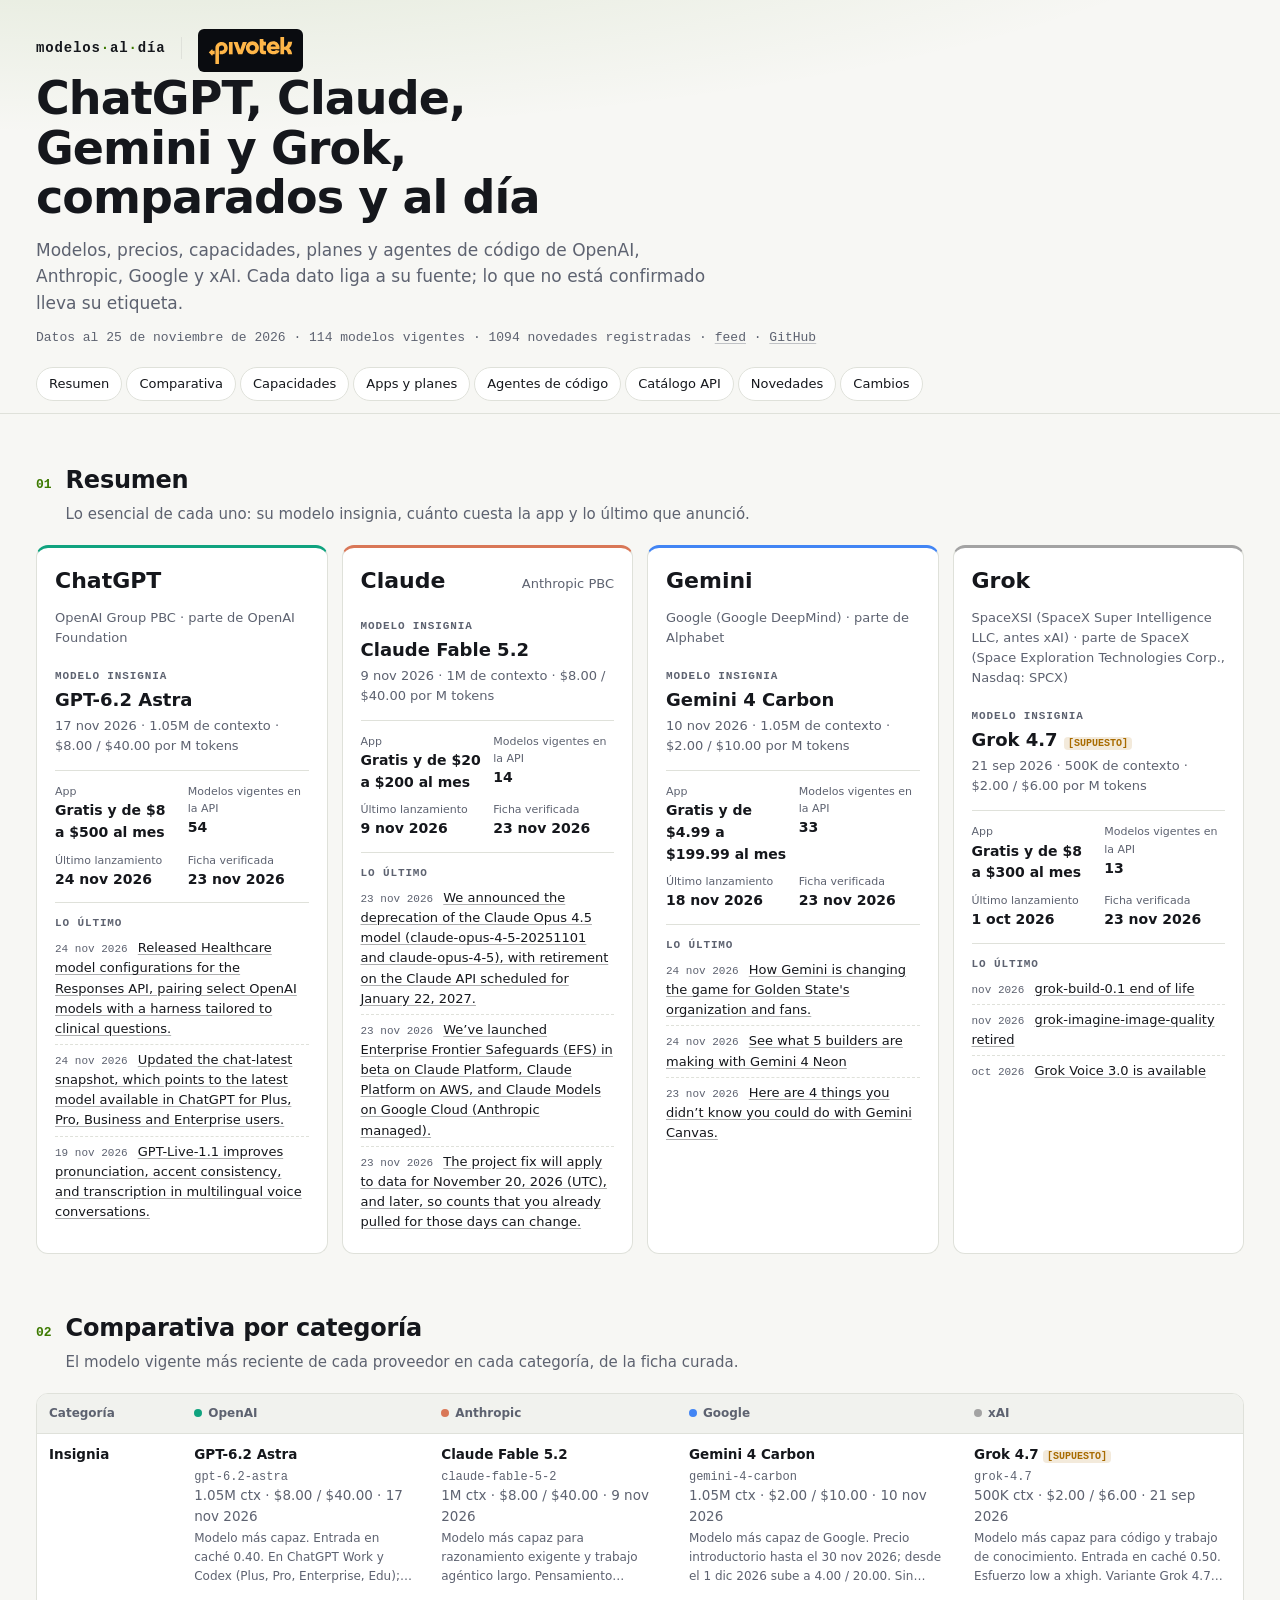
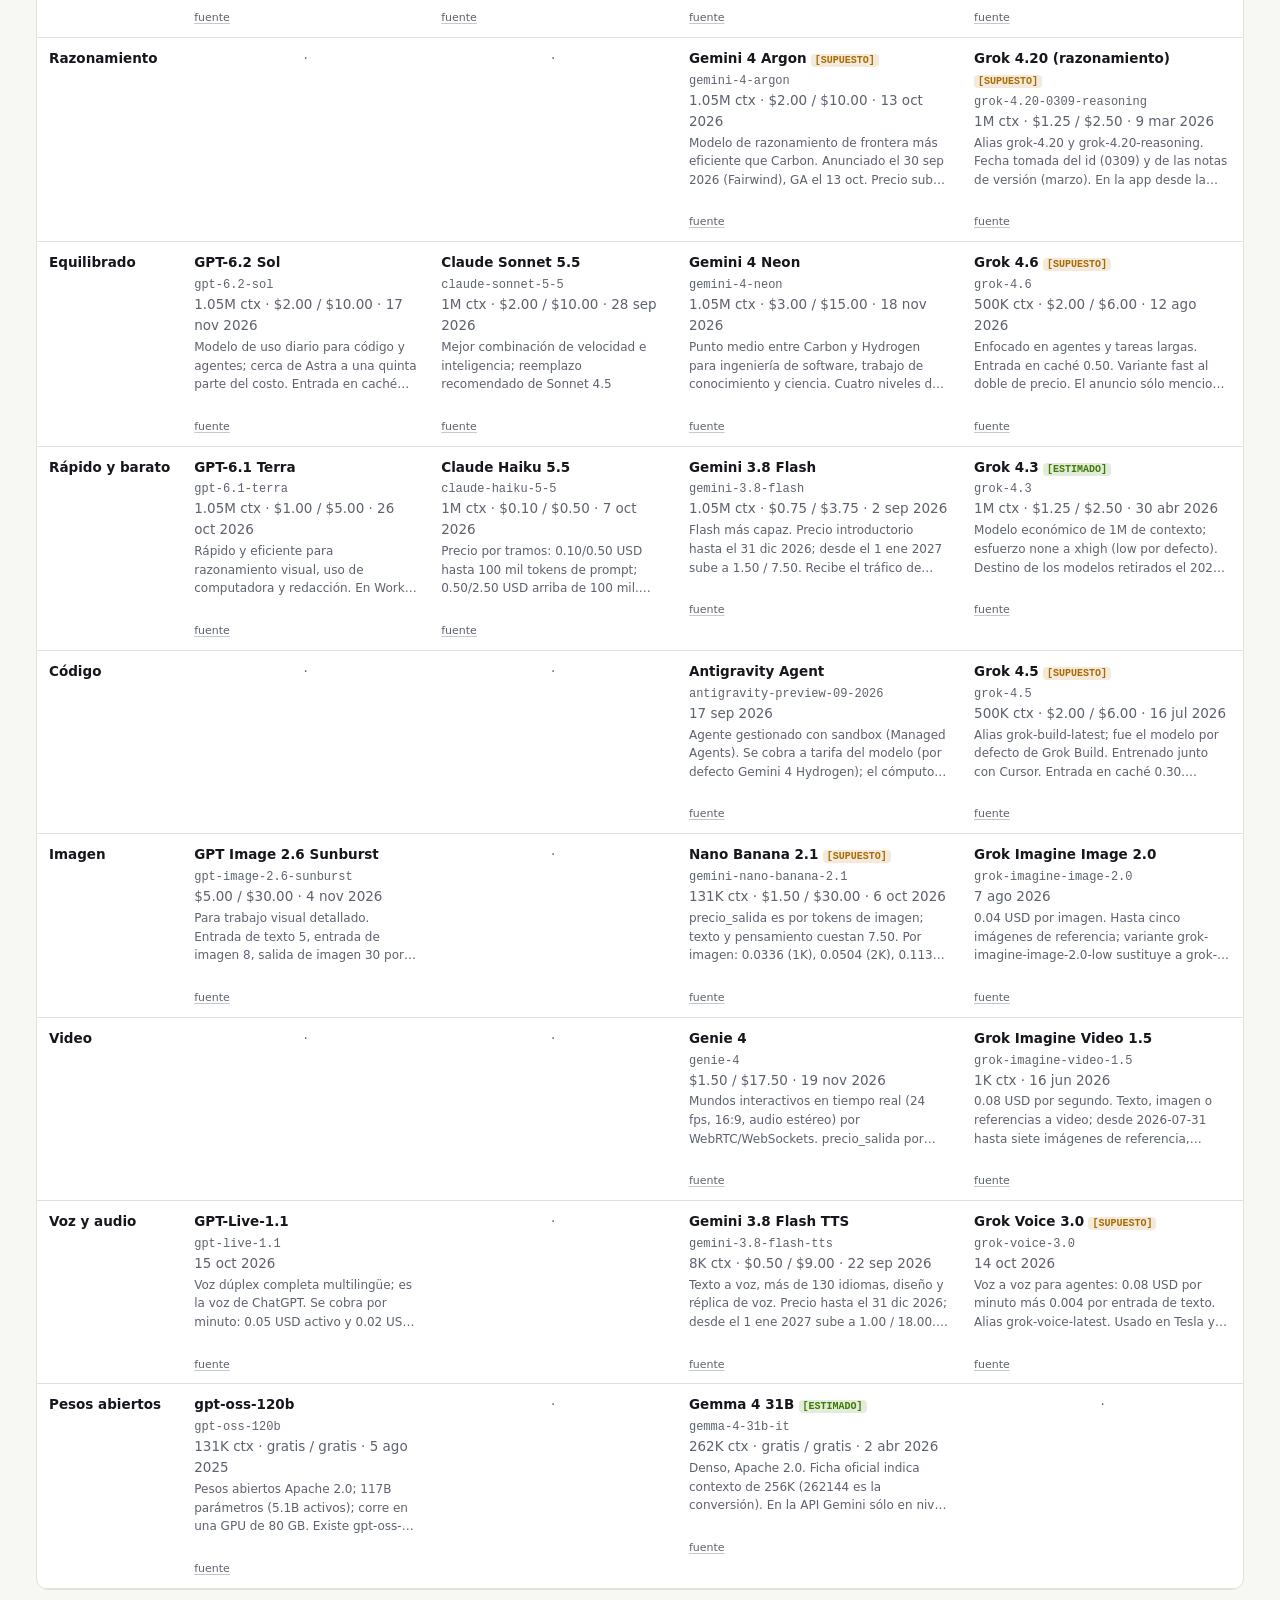
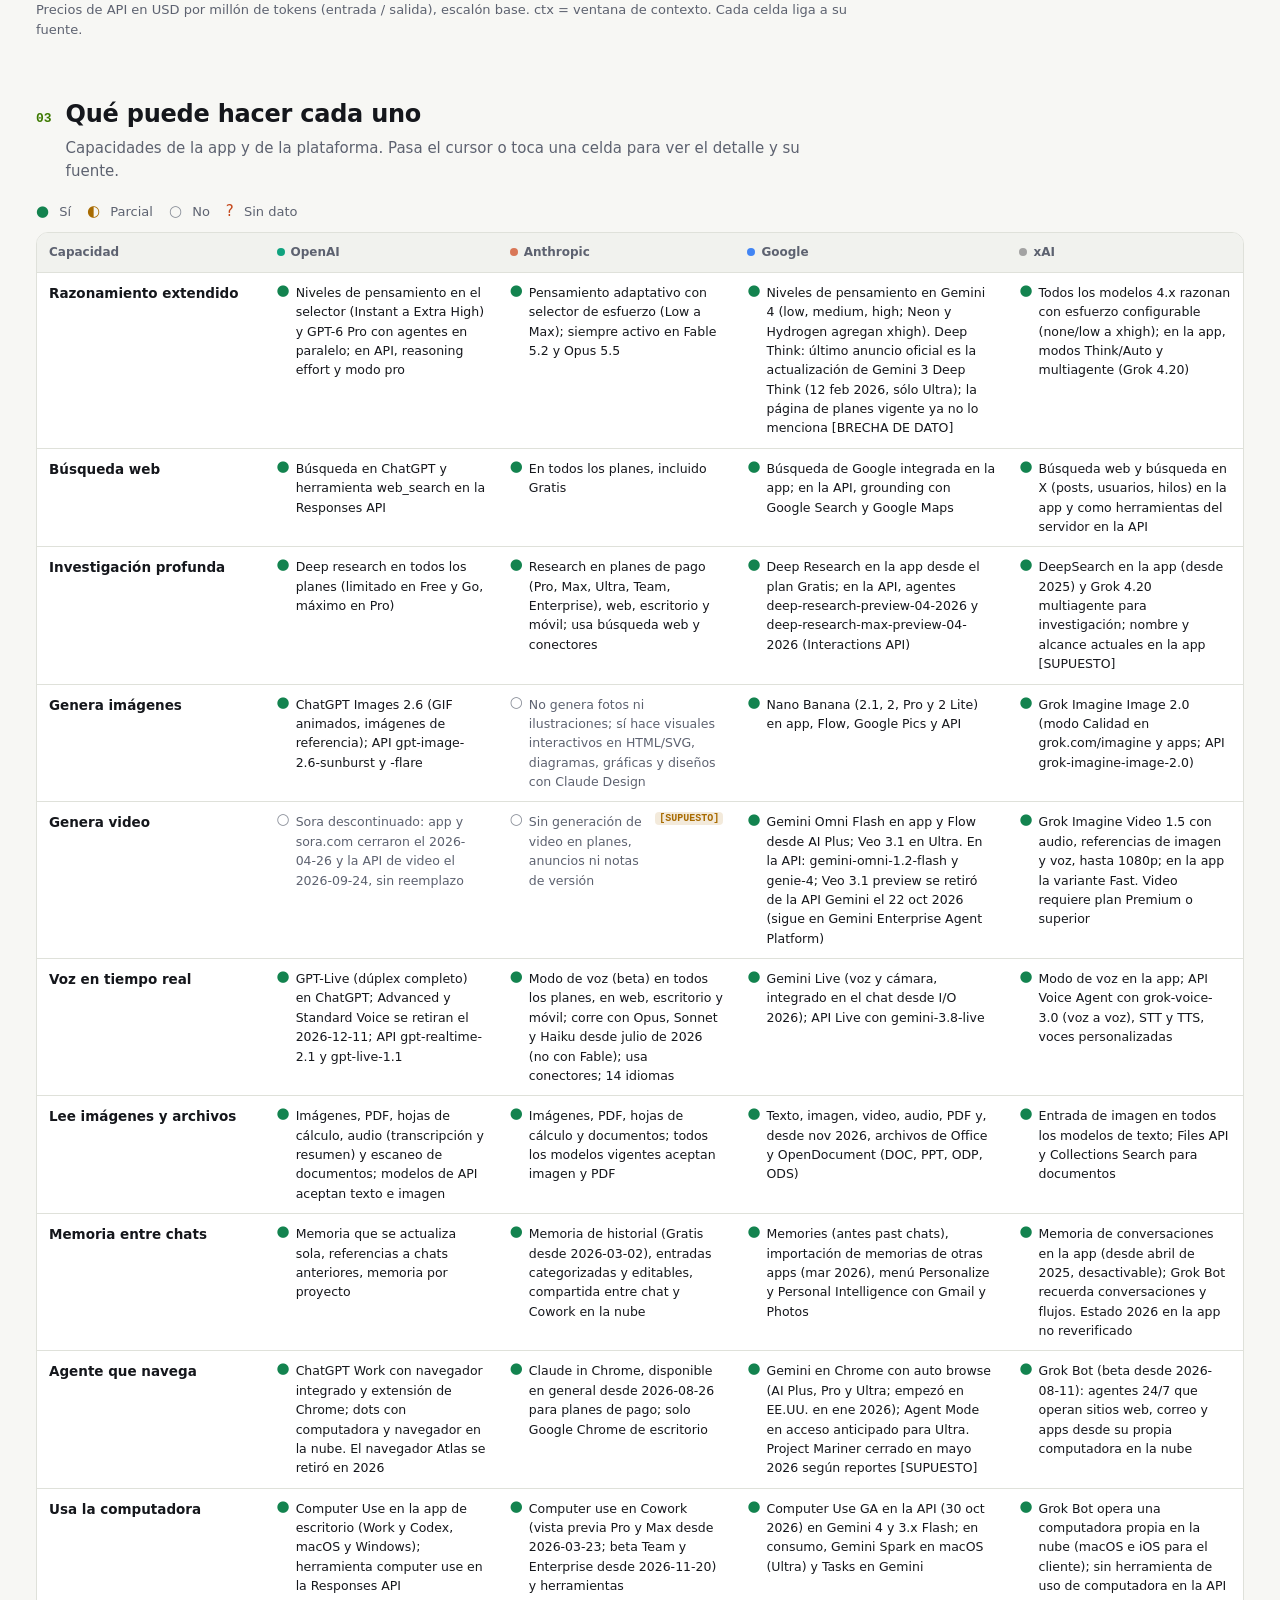
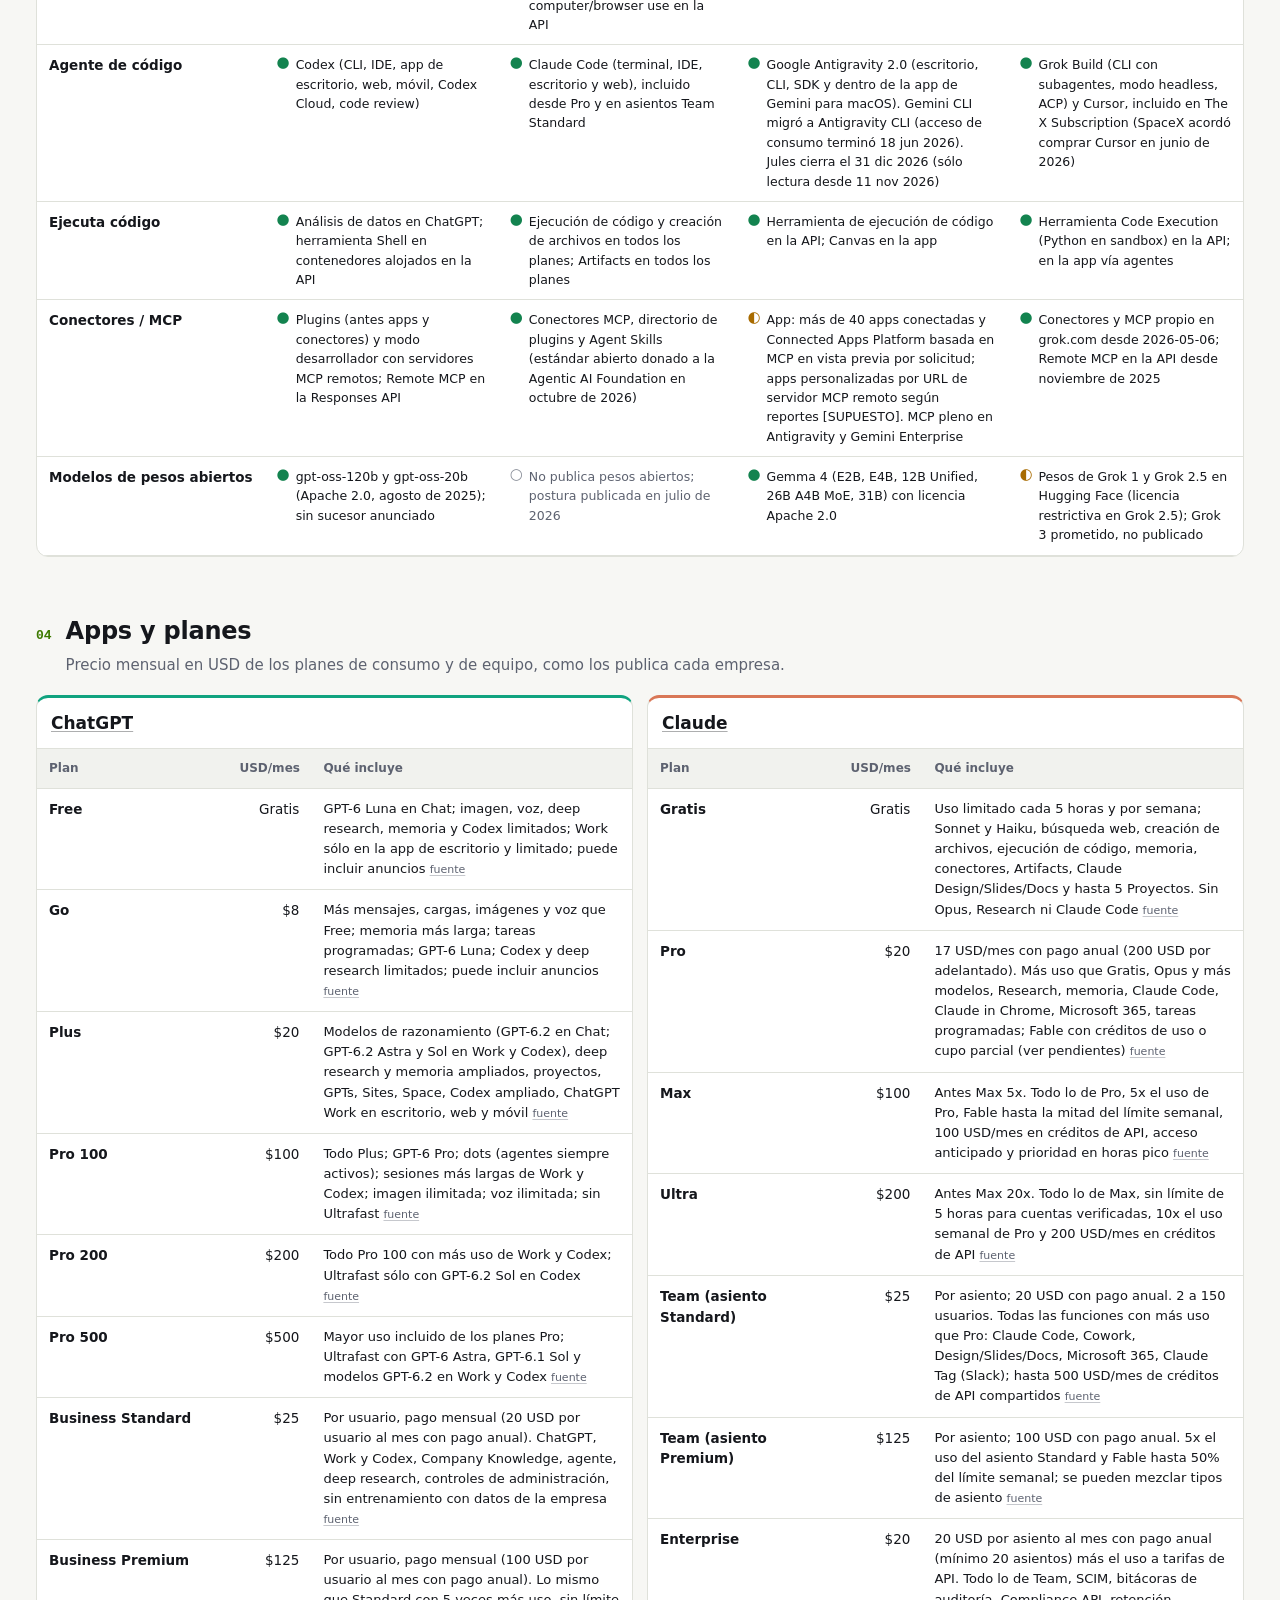
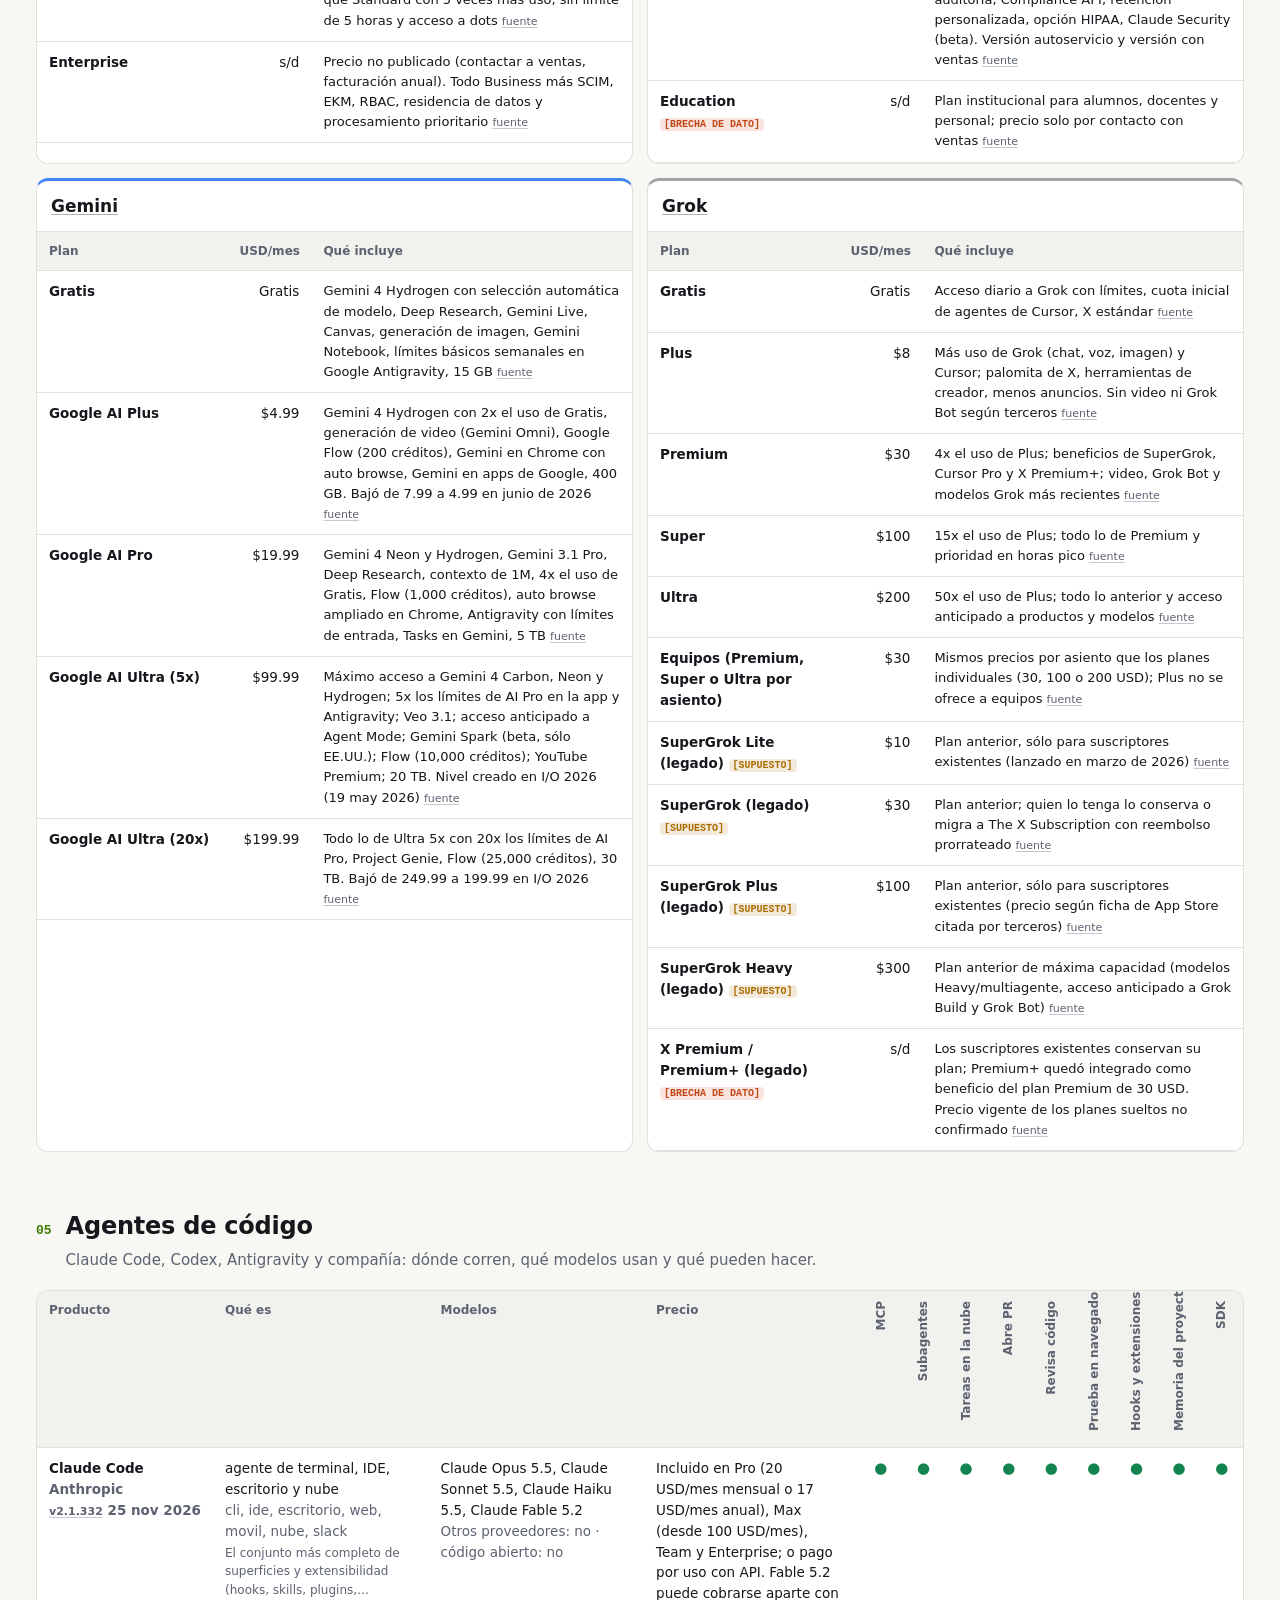
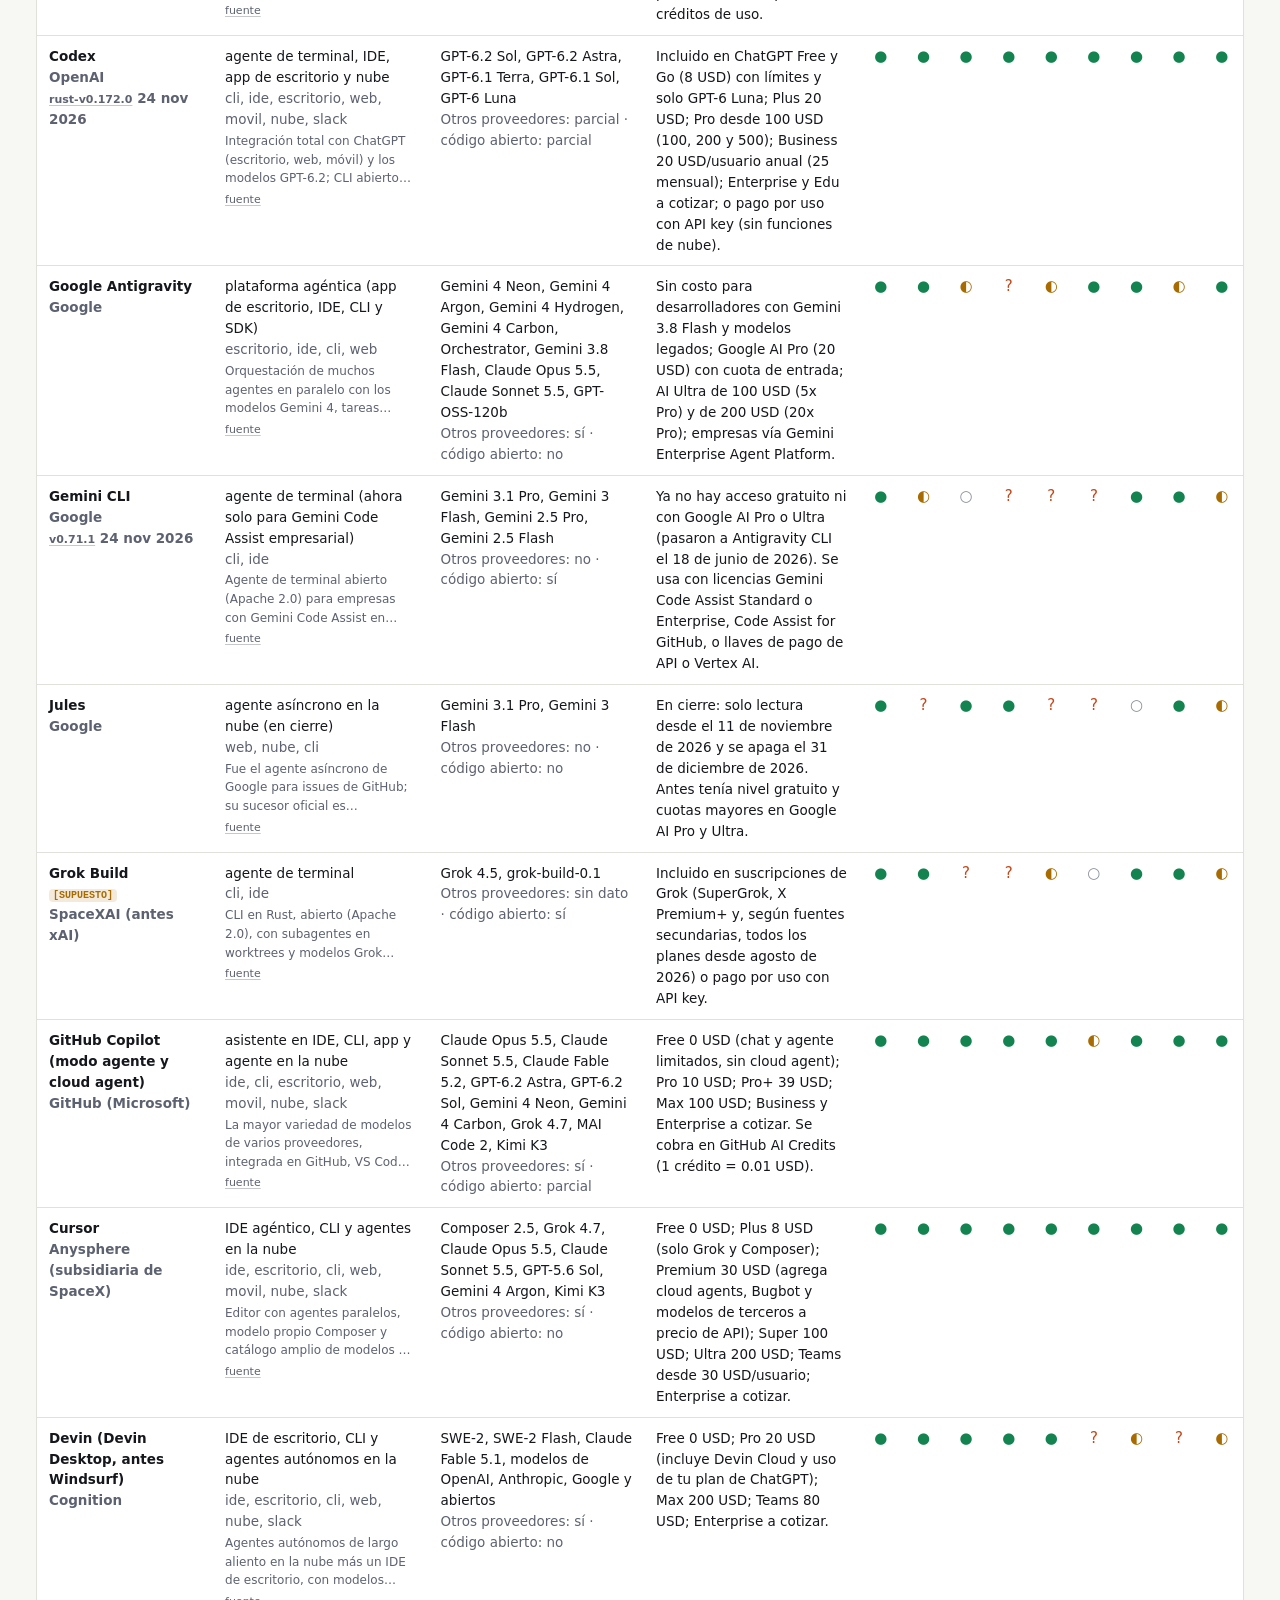
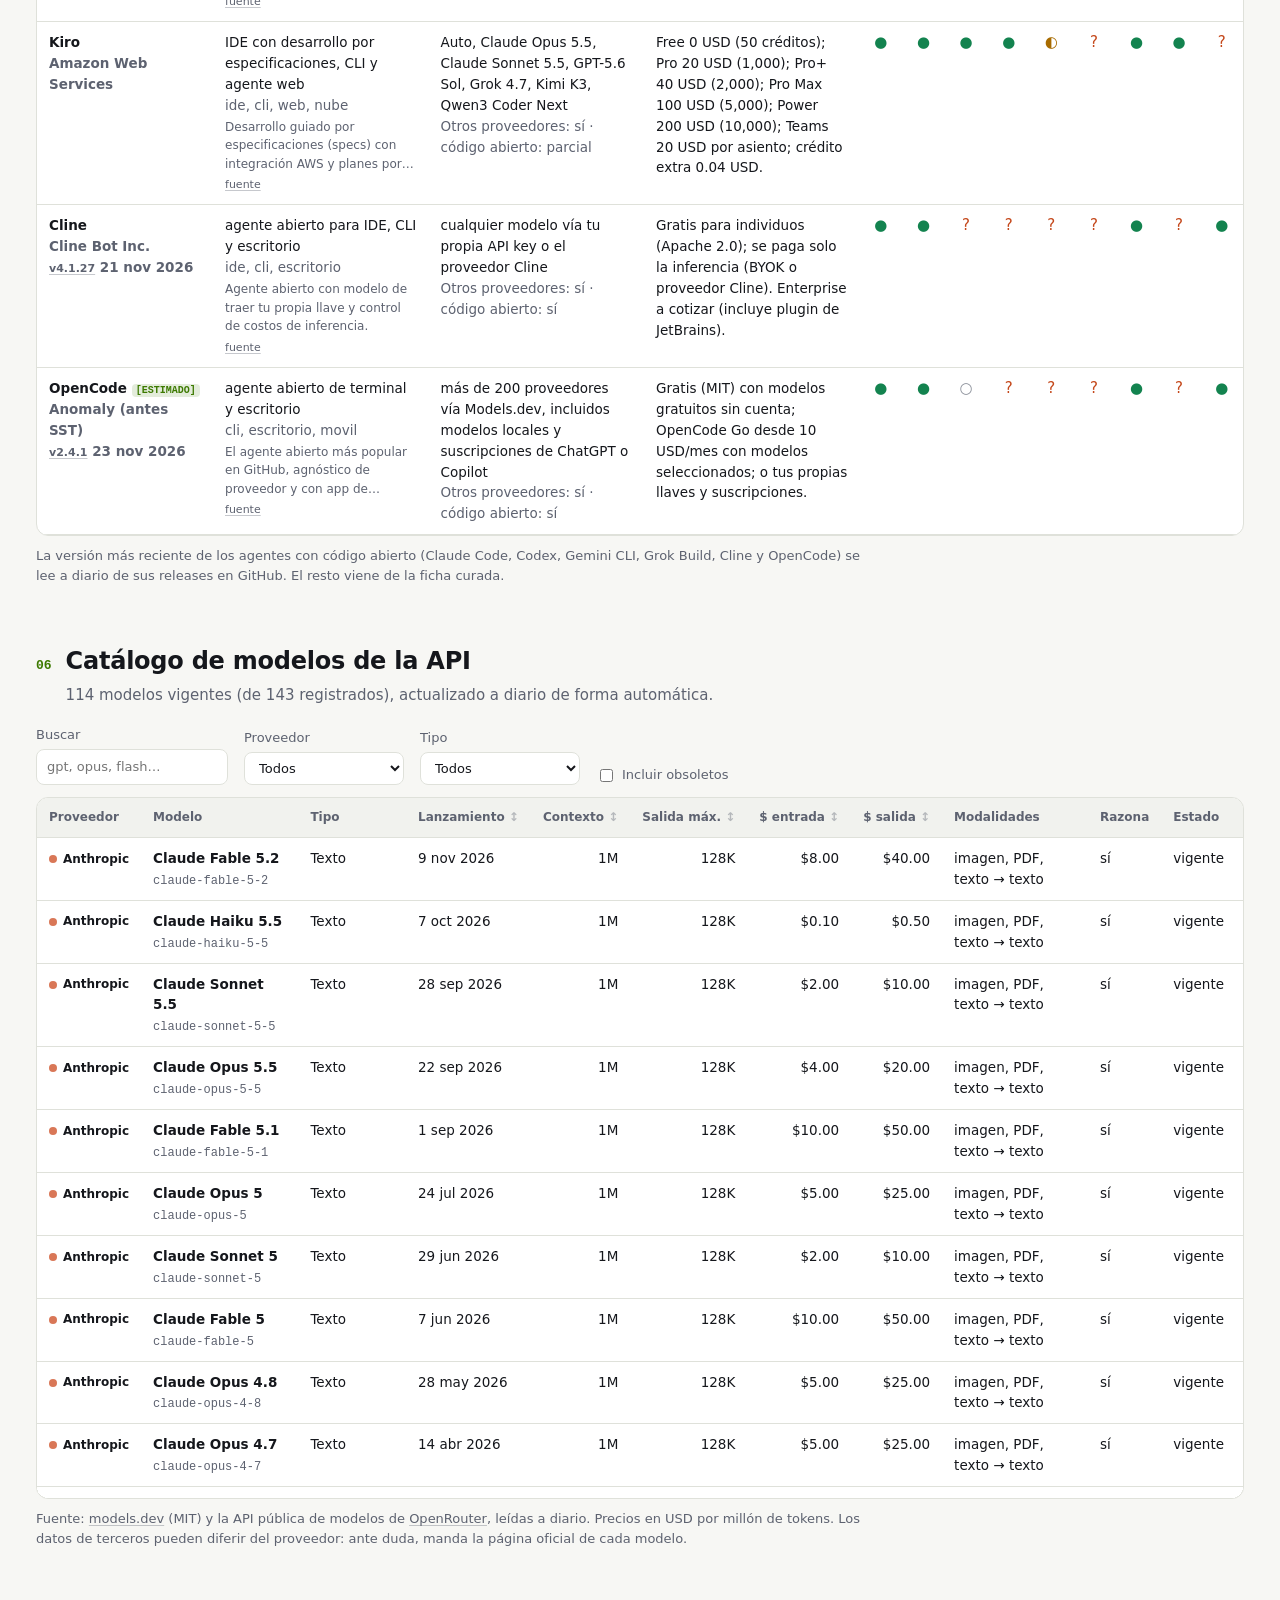
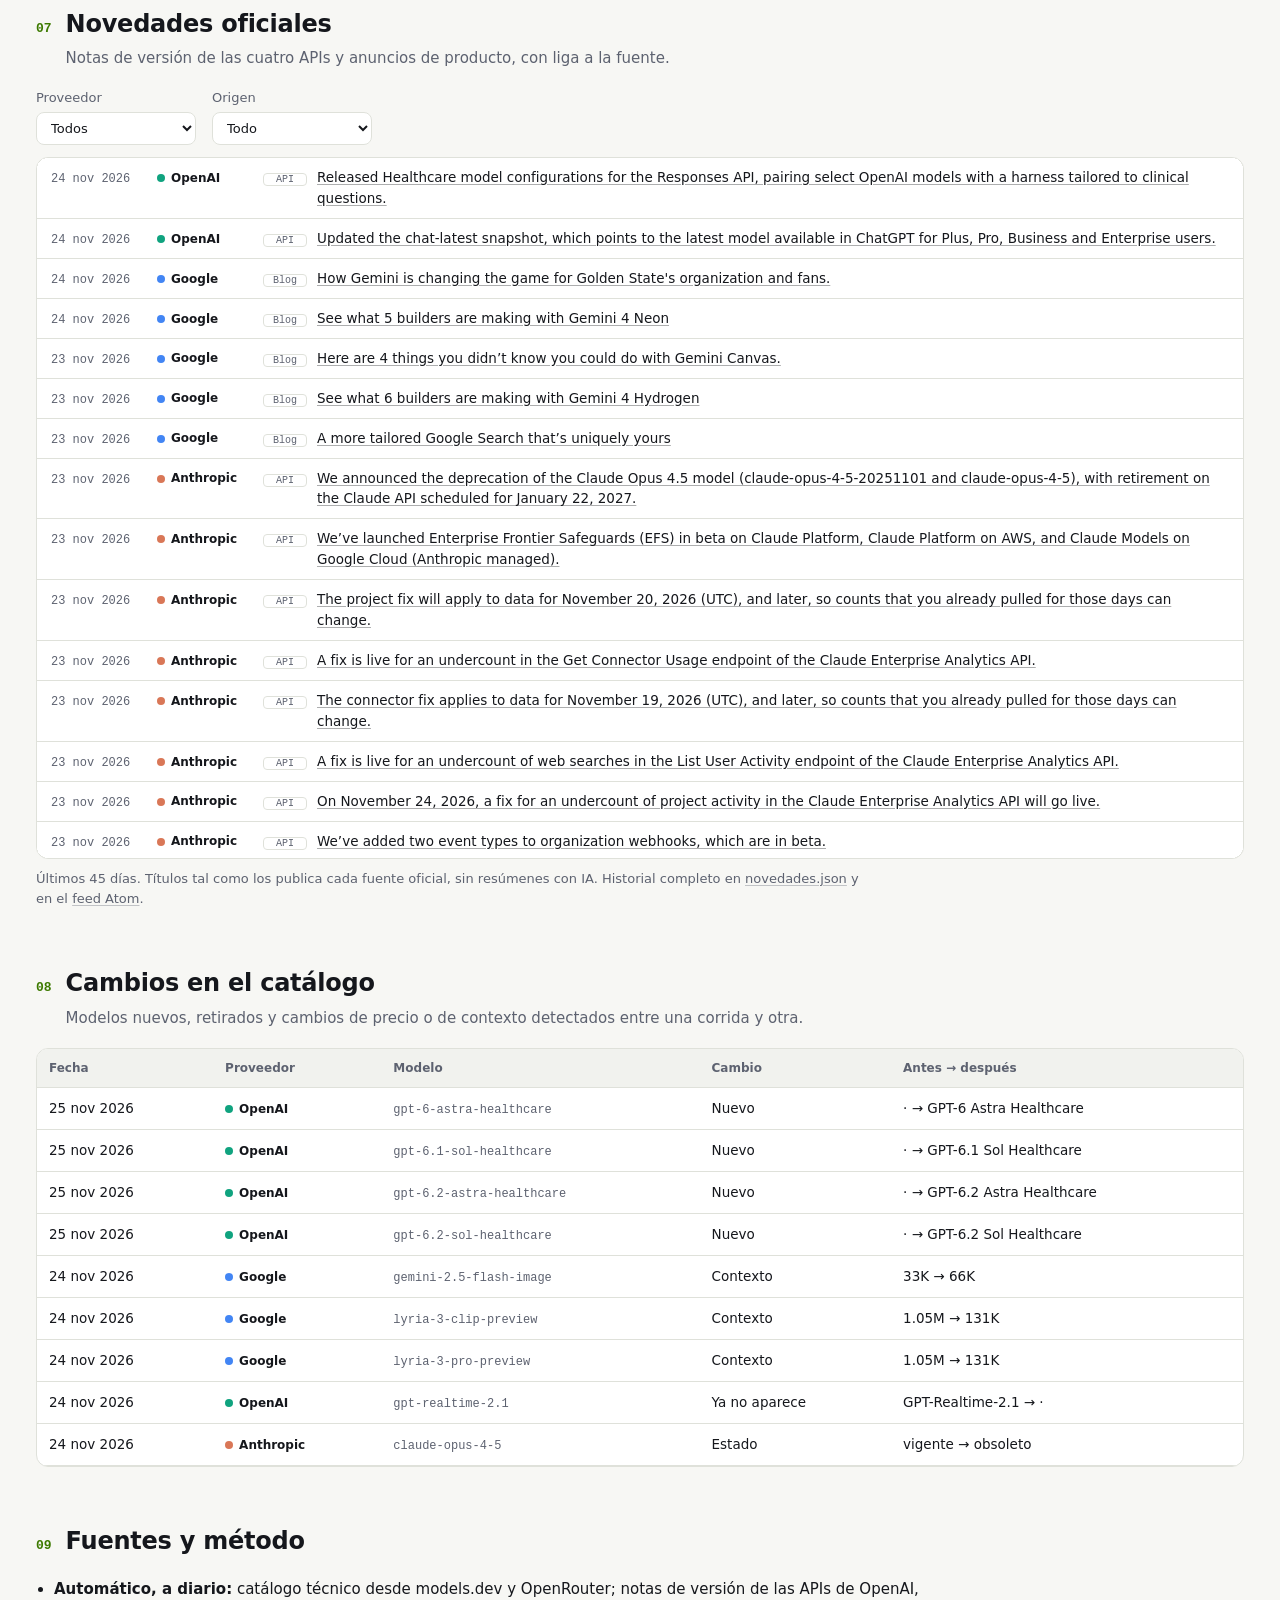
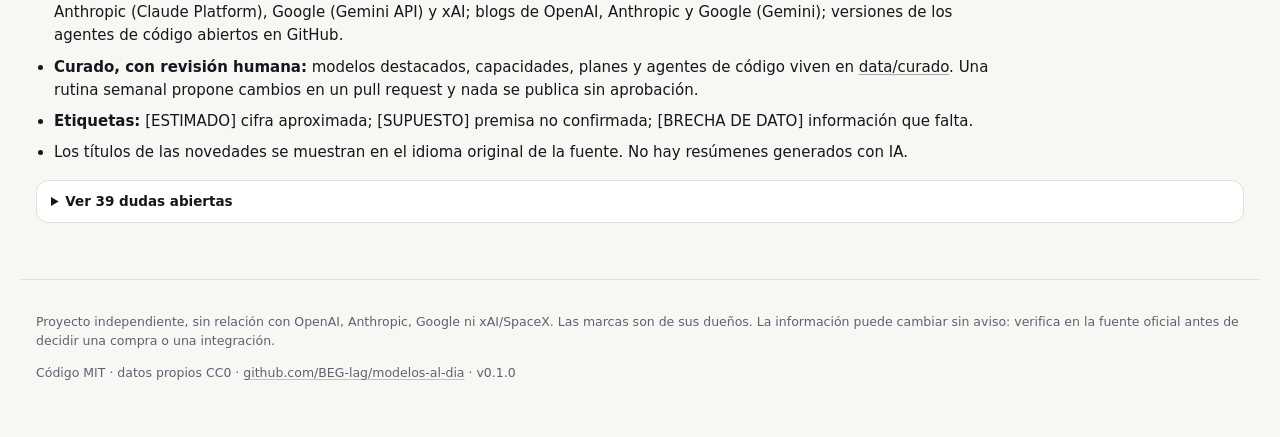
==== commit d23f5cd0: "feat(site): PIVOTEK logo next to the site name in the header Co-Authored-By: Claude Opus 5.5 <norepl" ====
--- a/docs/index.html
+++ b/docs/index.html
@@ -12,7 +12,7 @@
 <body>
 <header class="top">
   <div class="wrap">
-    <p class="brand">modelos<span>·</span>al<span>·</span>día</p>
+    <p class="brand">modelos<span>·</span>al<span>·</span>día<a class="pvk" href="https://pivotek.mx" title="PIVOTEK"><picture class="pvk-logo"><source media="(prefers-color-scheme: light)" srcset="assets/pivotek-logotipo-naranja-placa.svg" width="105" height="43"><img src="assets/pivotek-logotipo-naranja.svg" alt="PIVOTEK" width="90" height="34"></picture><picture class="pvk-iso"><source media="(prefers-color-scheme: light)" srcset="assets/pivotek-isotipo-naranja-placa.svg" width="23" height="24"><img src="assets/pivotek-isotipo-naranja.svg" alt="PIVOTEK" width="21" height="24"></picture></a></p>
     <h1>ChatGPT, Claude, Gemini y Grok, comparados y al día</h1>
     <p class="lede">Modelos, precios, capacidades, planes y agentes de código de OpenAI, Anthropic, Google y xAI.
     Cada dato liga a su fuente; lo que no está confirmado lleva su etiqueta.</p>
--- a/docs/assets/style.css
+++ b/docs/assets/style.css
@@ -51,6 +51,17 @@
 .top .wrap { padding-top: 40px; }
 .brand { font: 600 14px var(--mono); letter-spacing: .06em; margin: 0 0 18px; }
 .brand span { color: var(--accent); }
+/* logo de PIVOTEK junto al nombre (naranja sobre tinta; en tema claro, con placa; isotipo en pantallas angostas) */
+.brand { display: flex; align-items: center; }
+.pvk { display: flex; align-items: center; flex: none; height: 22px; margin: -3px 0 -3px 16px; padding-left: 16px; border-left: 1px solid var(--line); text-decoration: none; }
+.pvk:hover { opacity: .85; }
+.pvk img { display: block; transform: translateY(2px); }
+.pvk-iso { display: none !important; }
+@media (prefers-color-scheme: light) {
+  .pvk-logo img { width: 105px; height: 43px; }
+  .pvk-iso img { width: 23px; height: 24px; }
+}
+@media (max-width: 360px) { .pvk-logo { display: none !important; } .pvk-iso { display: block !important; } }
 h1 { font-size: clamp(28px, 4.2vw, 46px); line-height: 1.08; letter-spacing: -.02em; margin: 0 0 14px; max-width: 18ch; }
 .lede { font-size: 17px; color: var(--muted); max-width: 64ch; margin: 0 0 14px; }
 .stamp { font: 13px var(--mono); color: var(--muted); margin: 0 0 22px; }
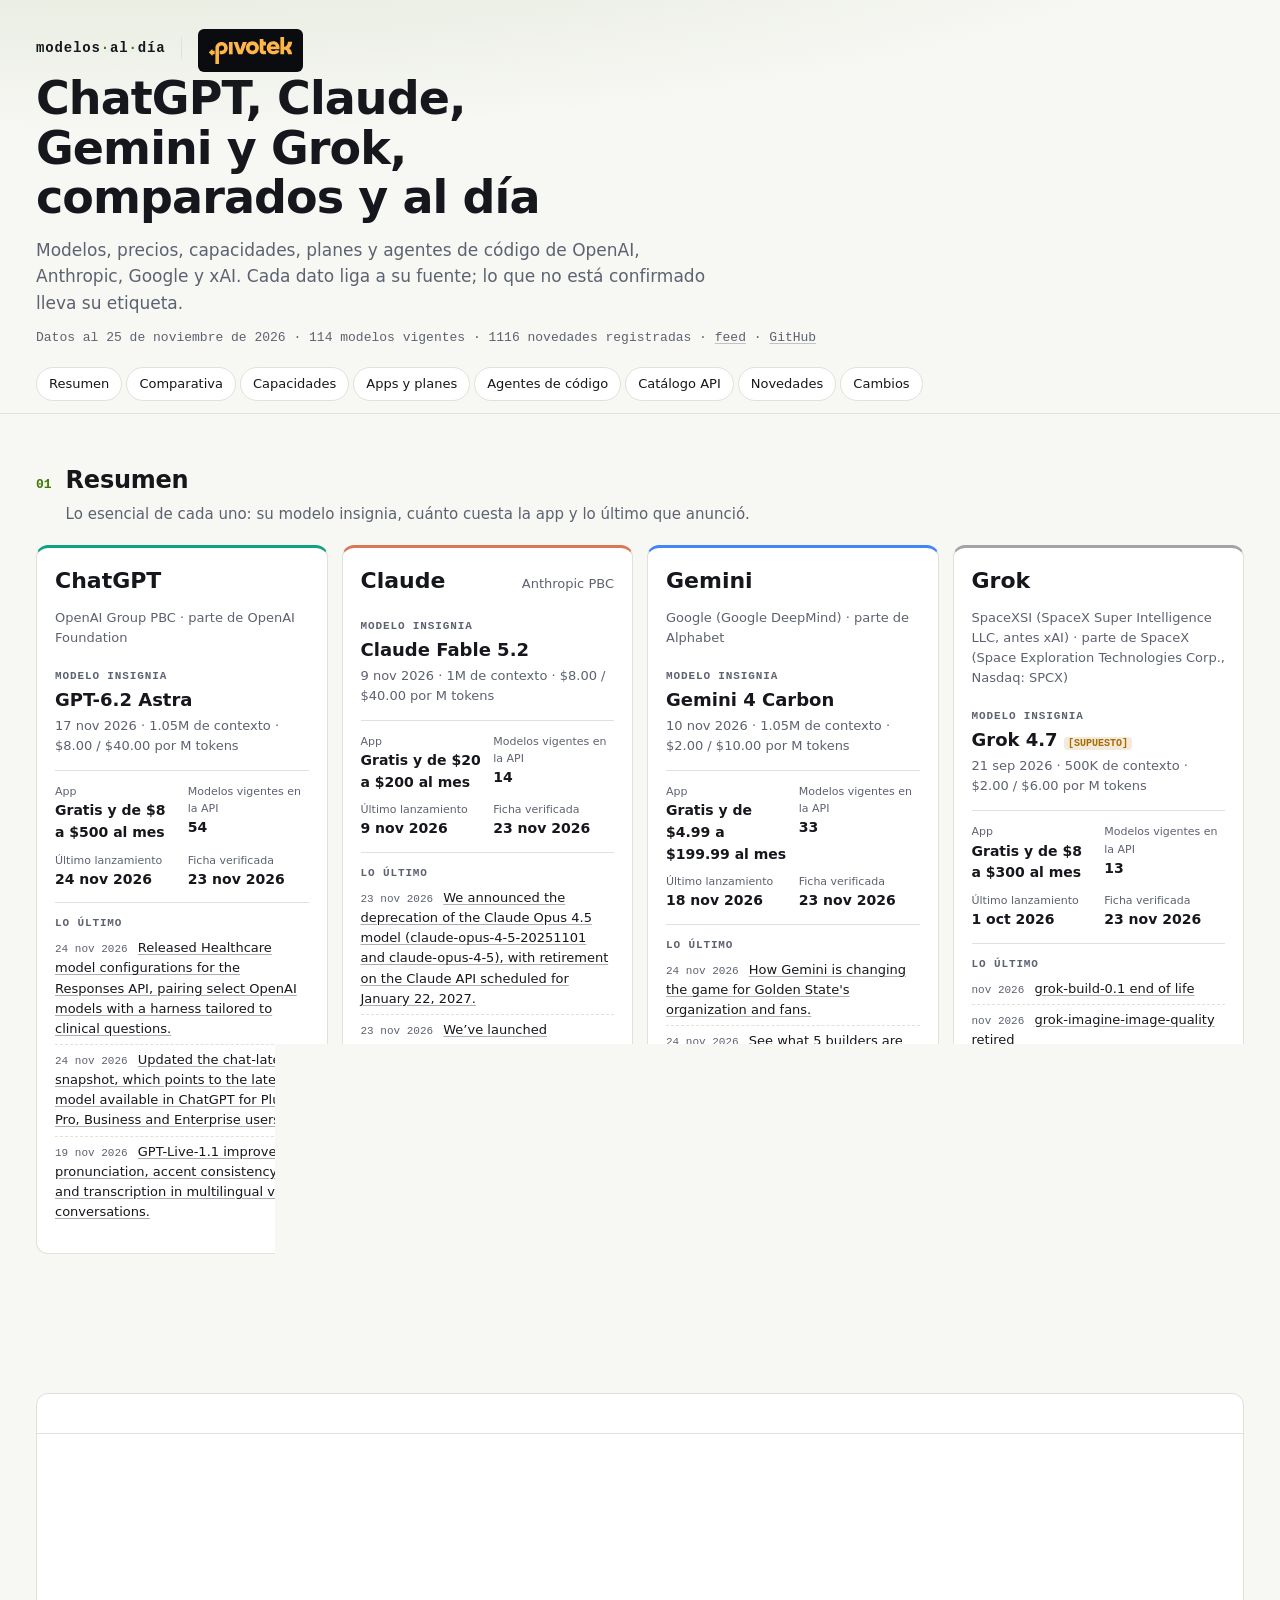
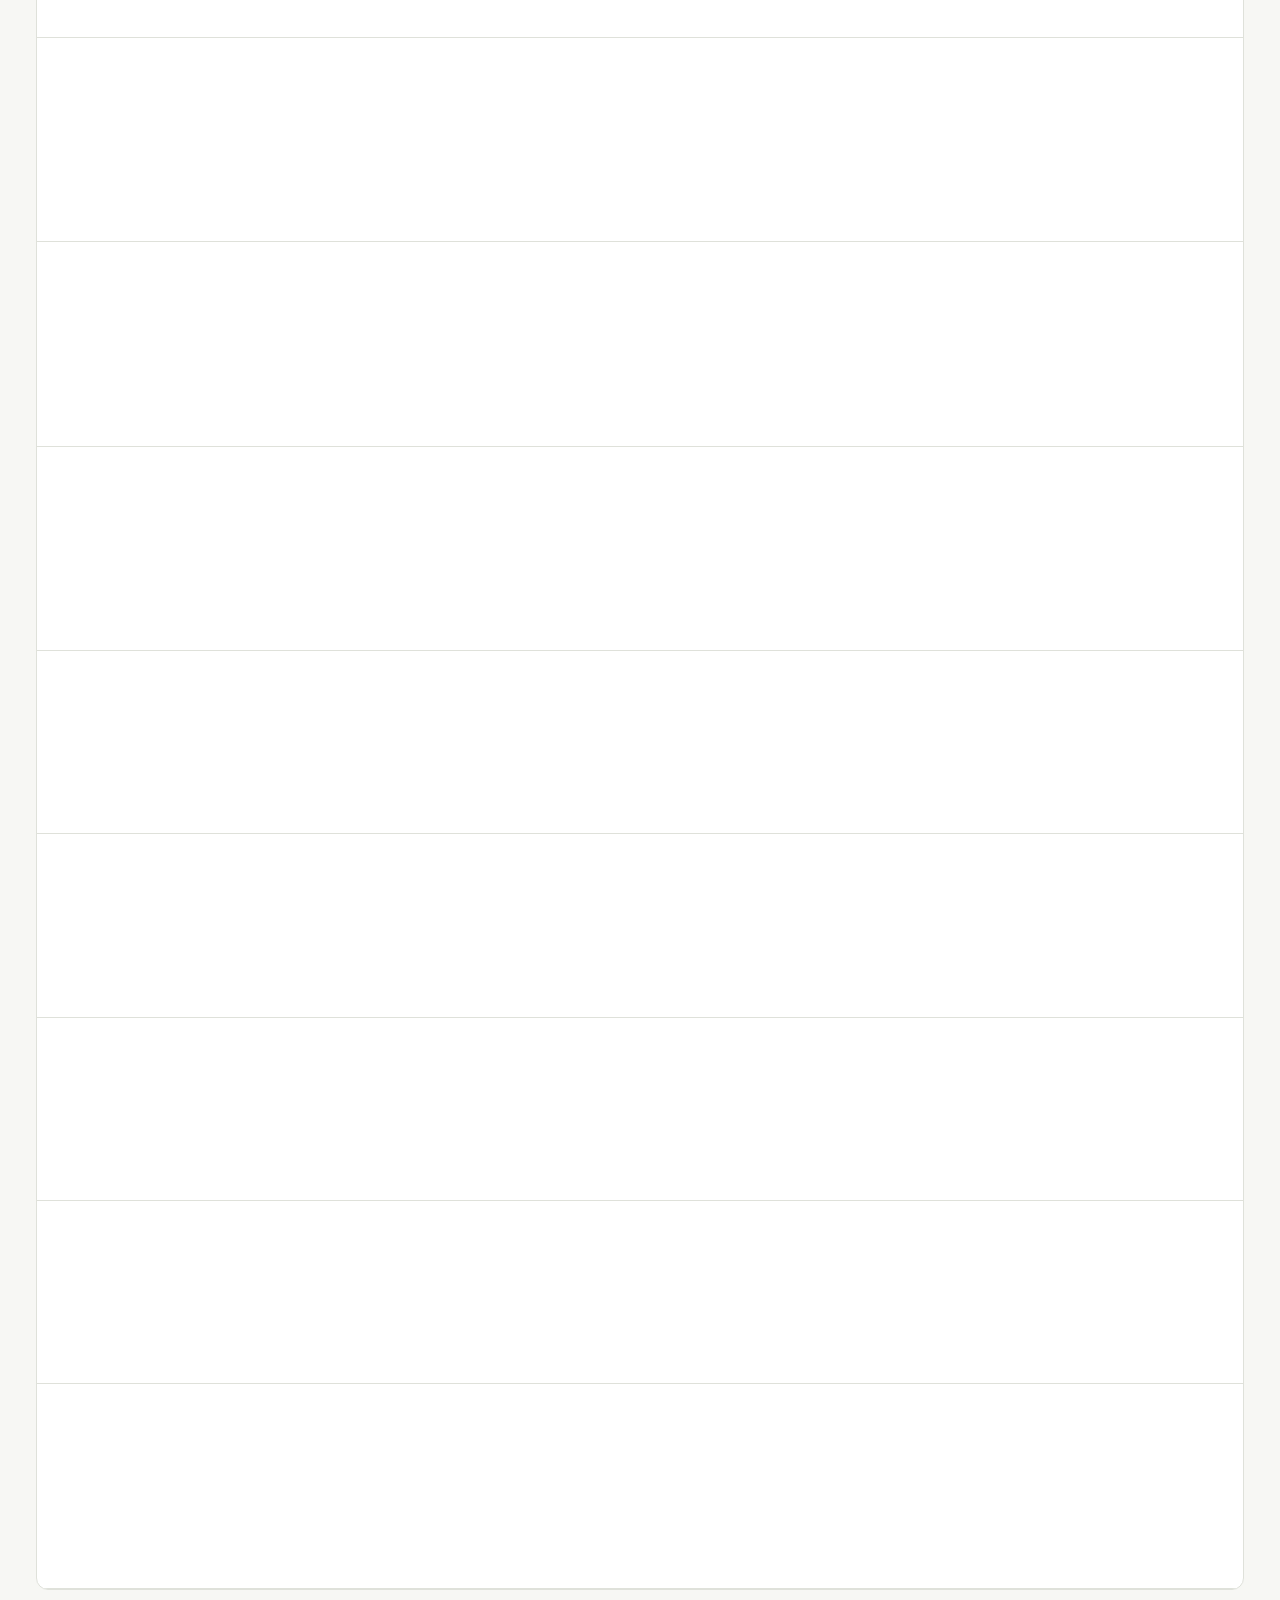
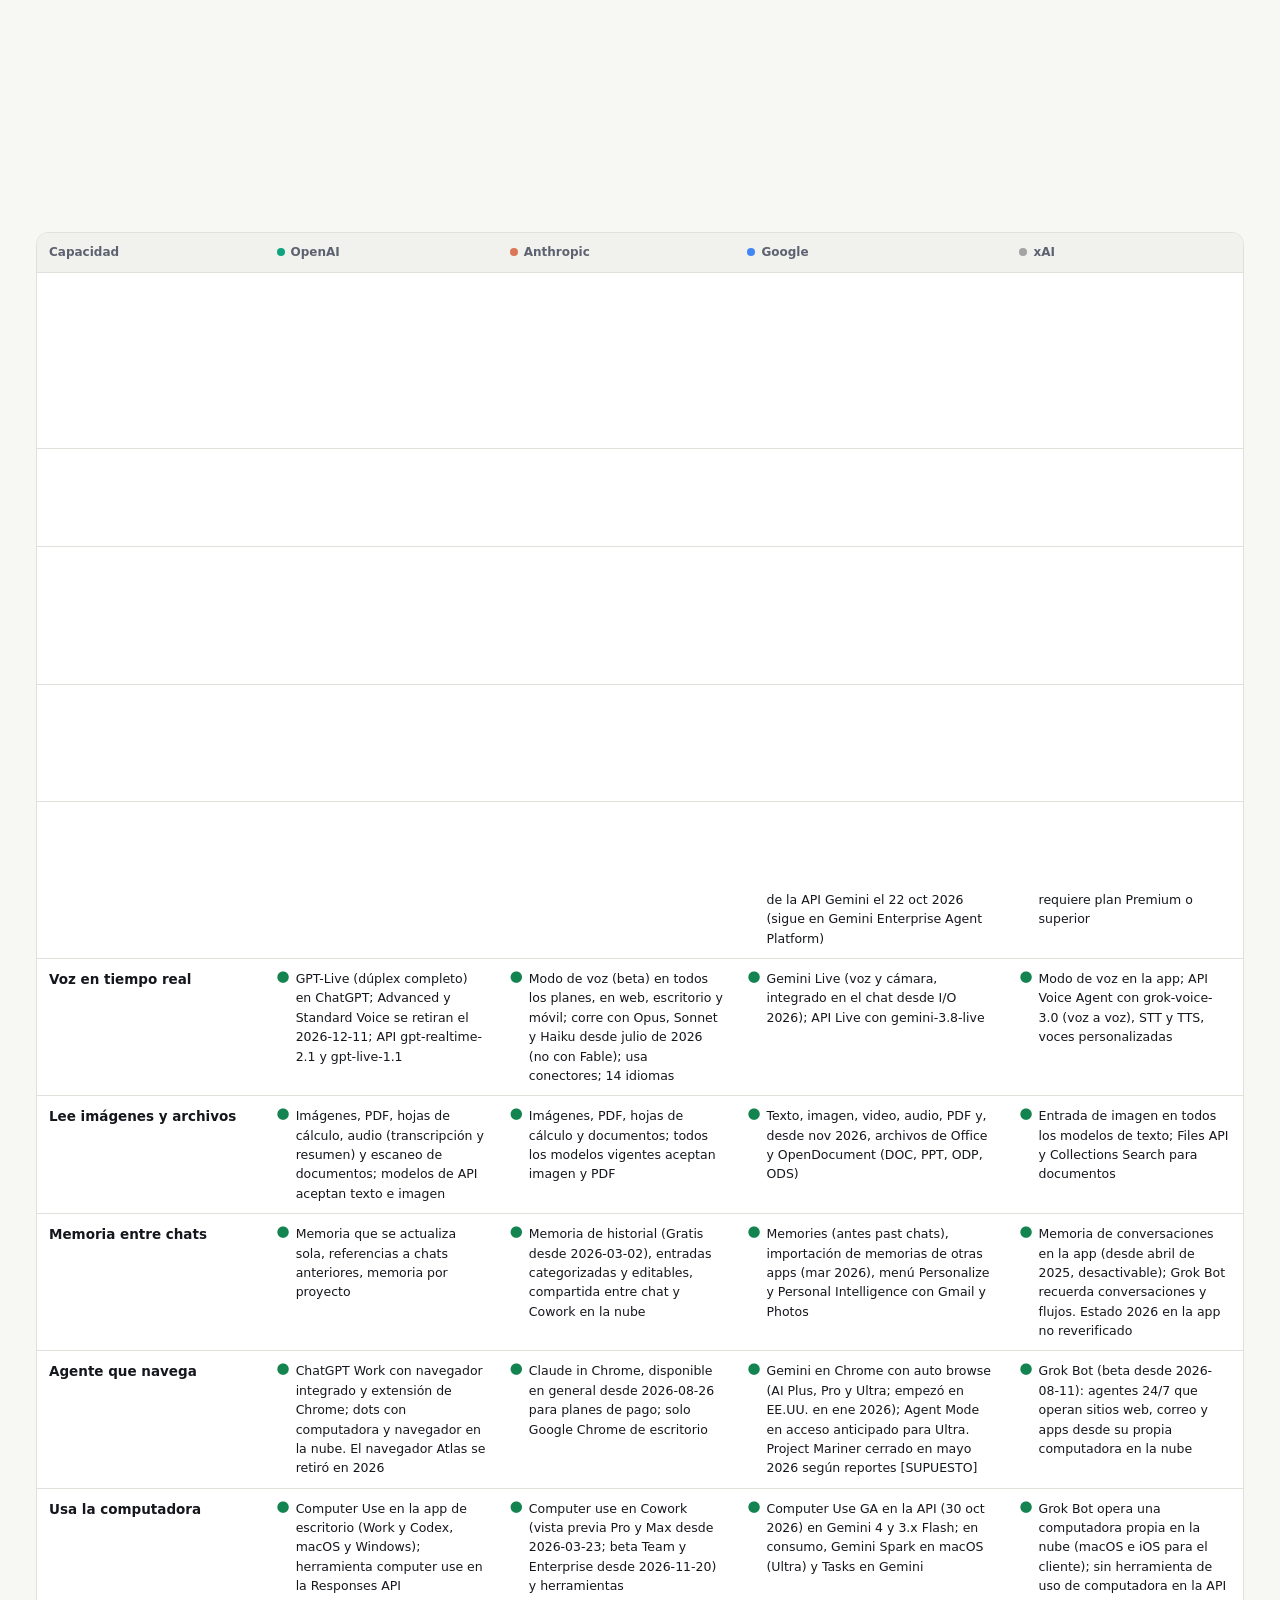
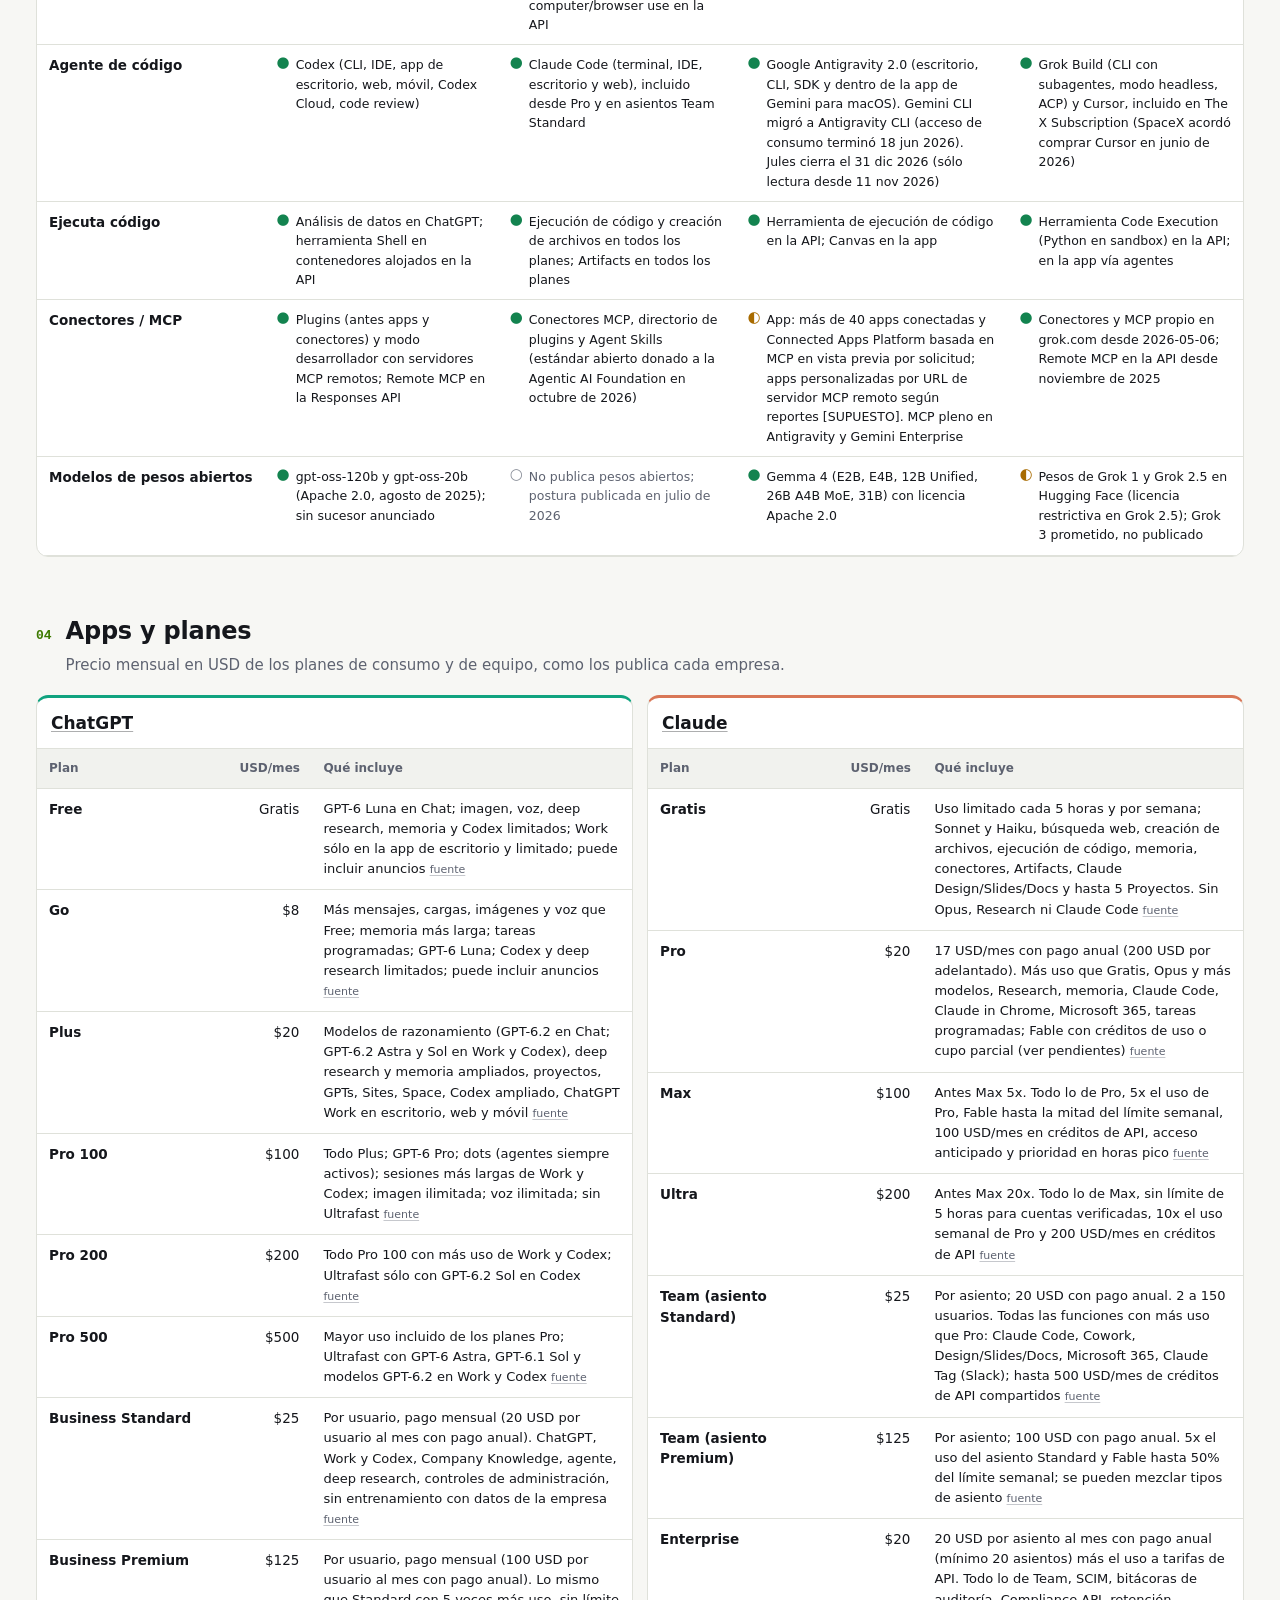
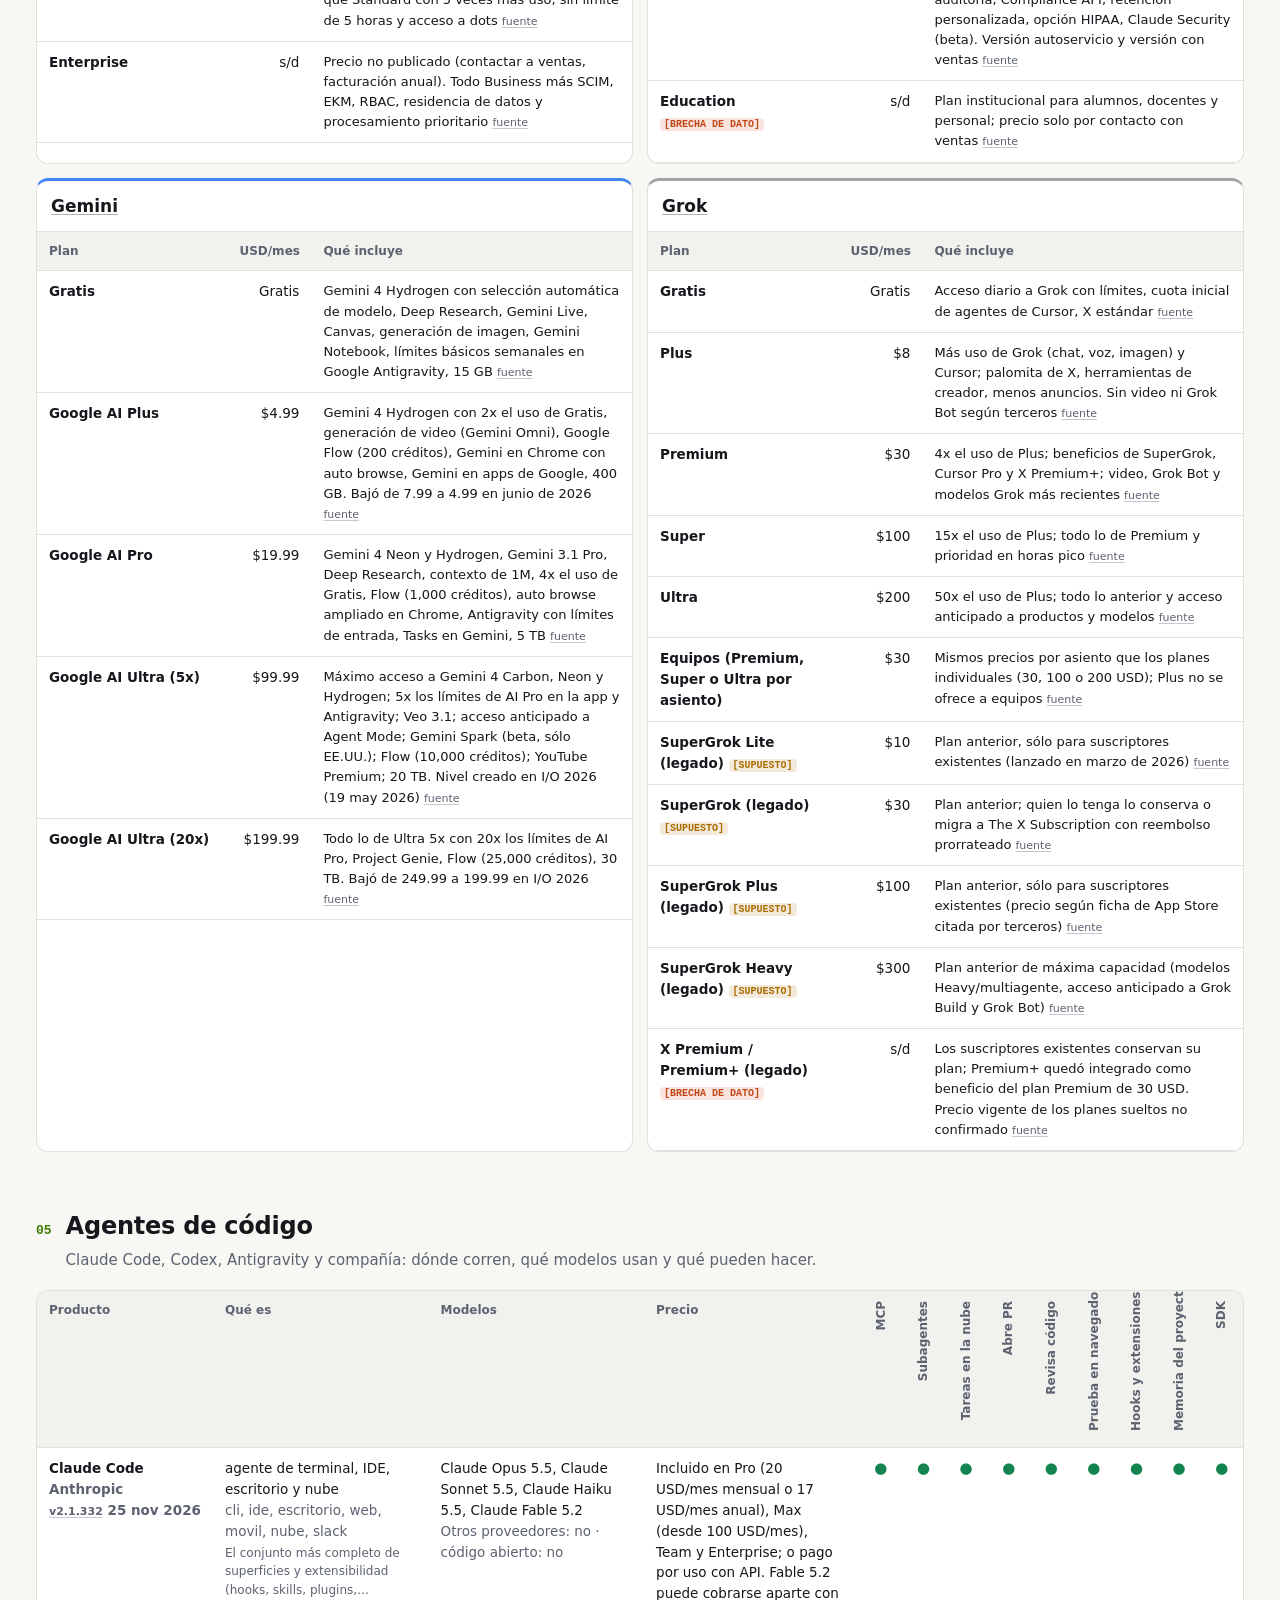
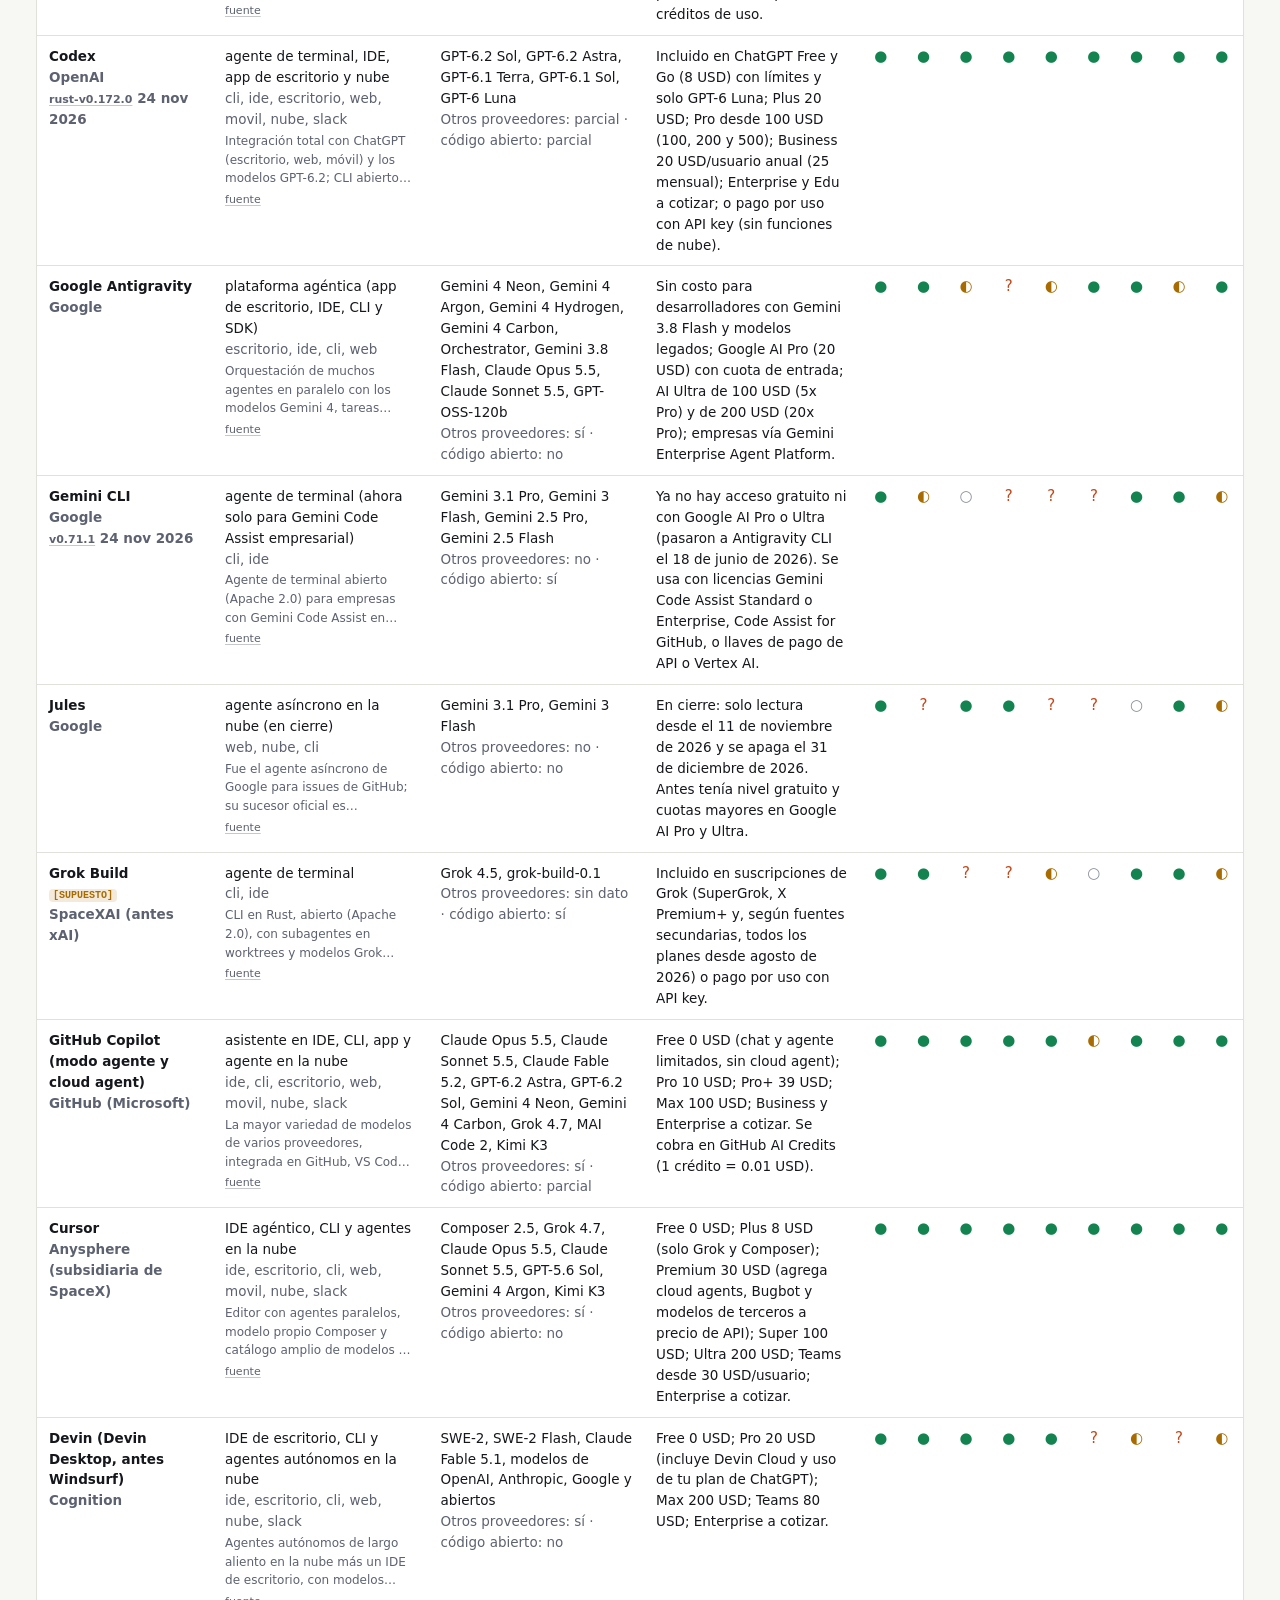
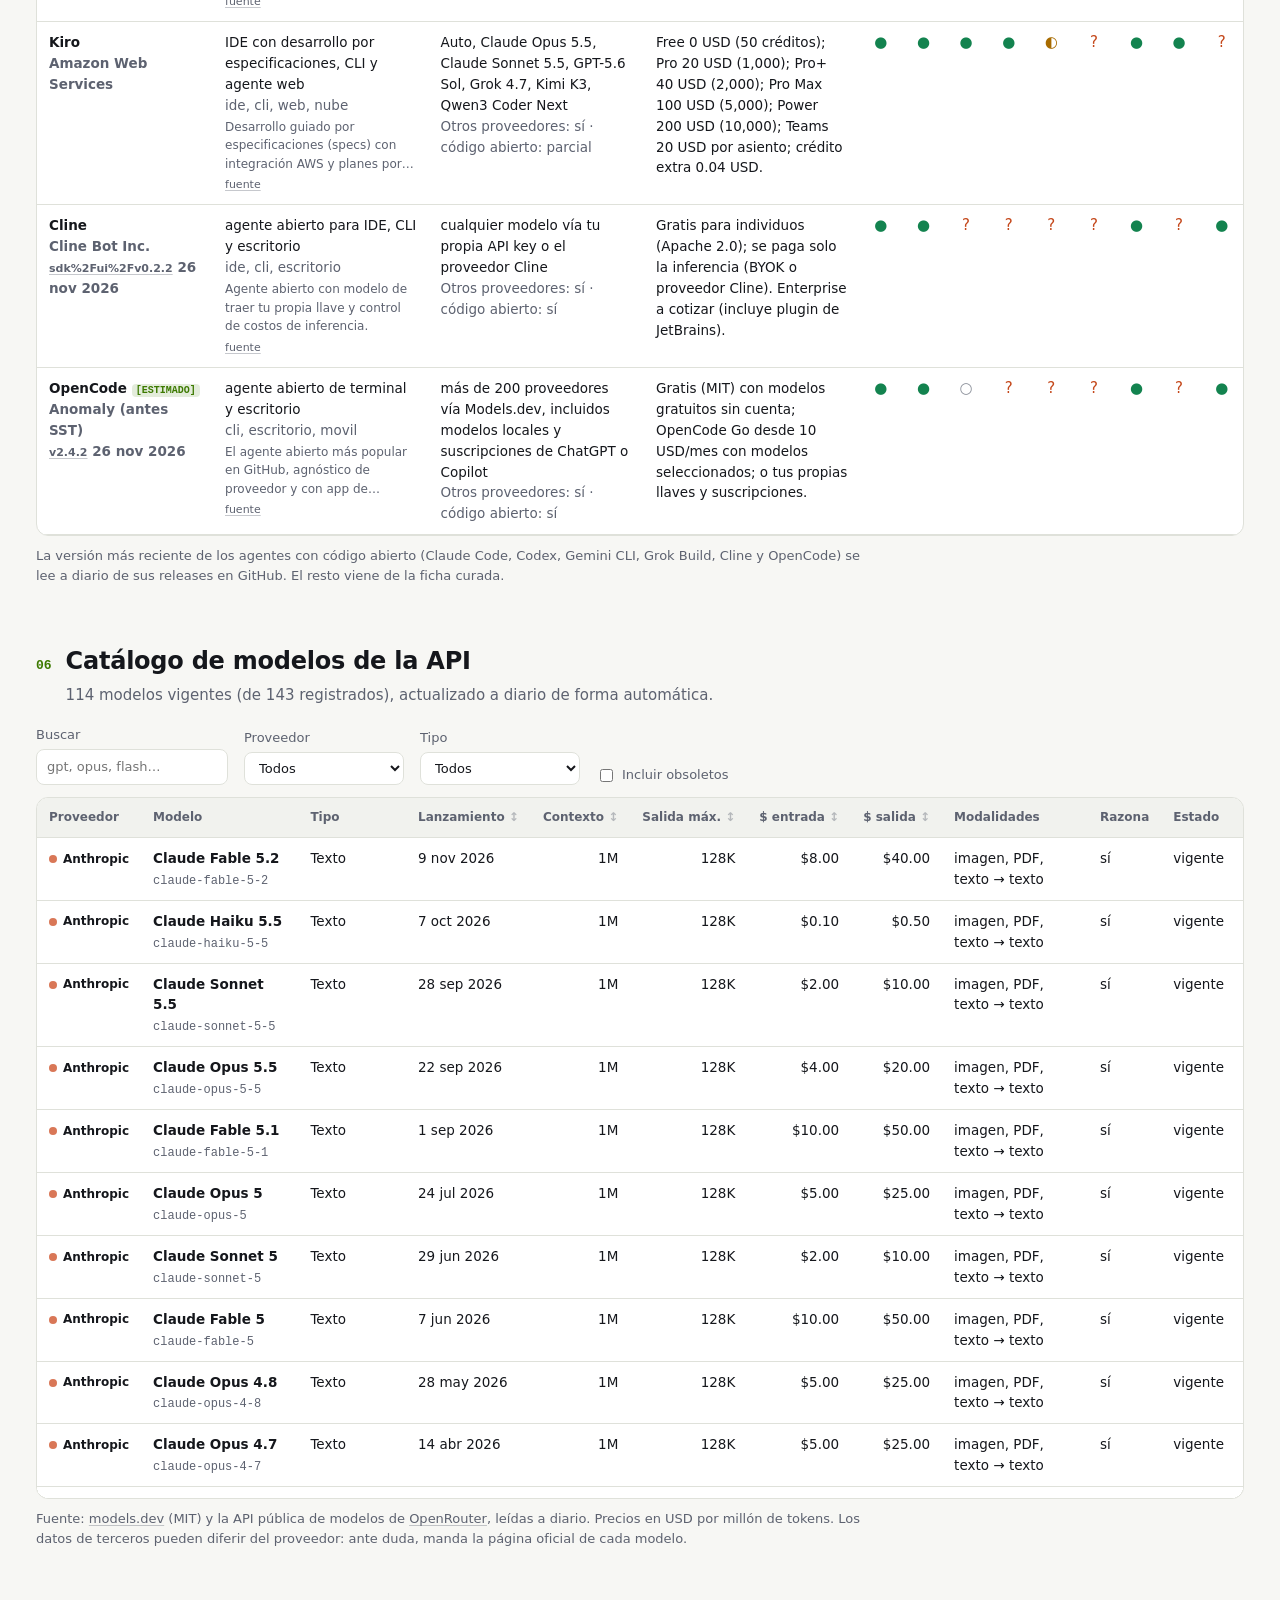
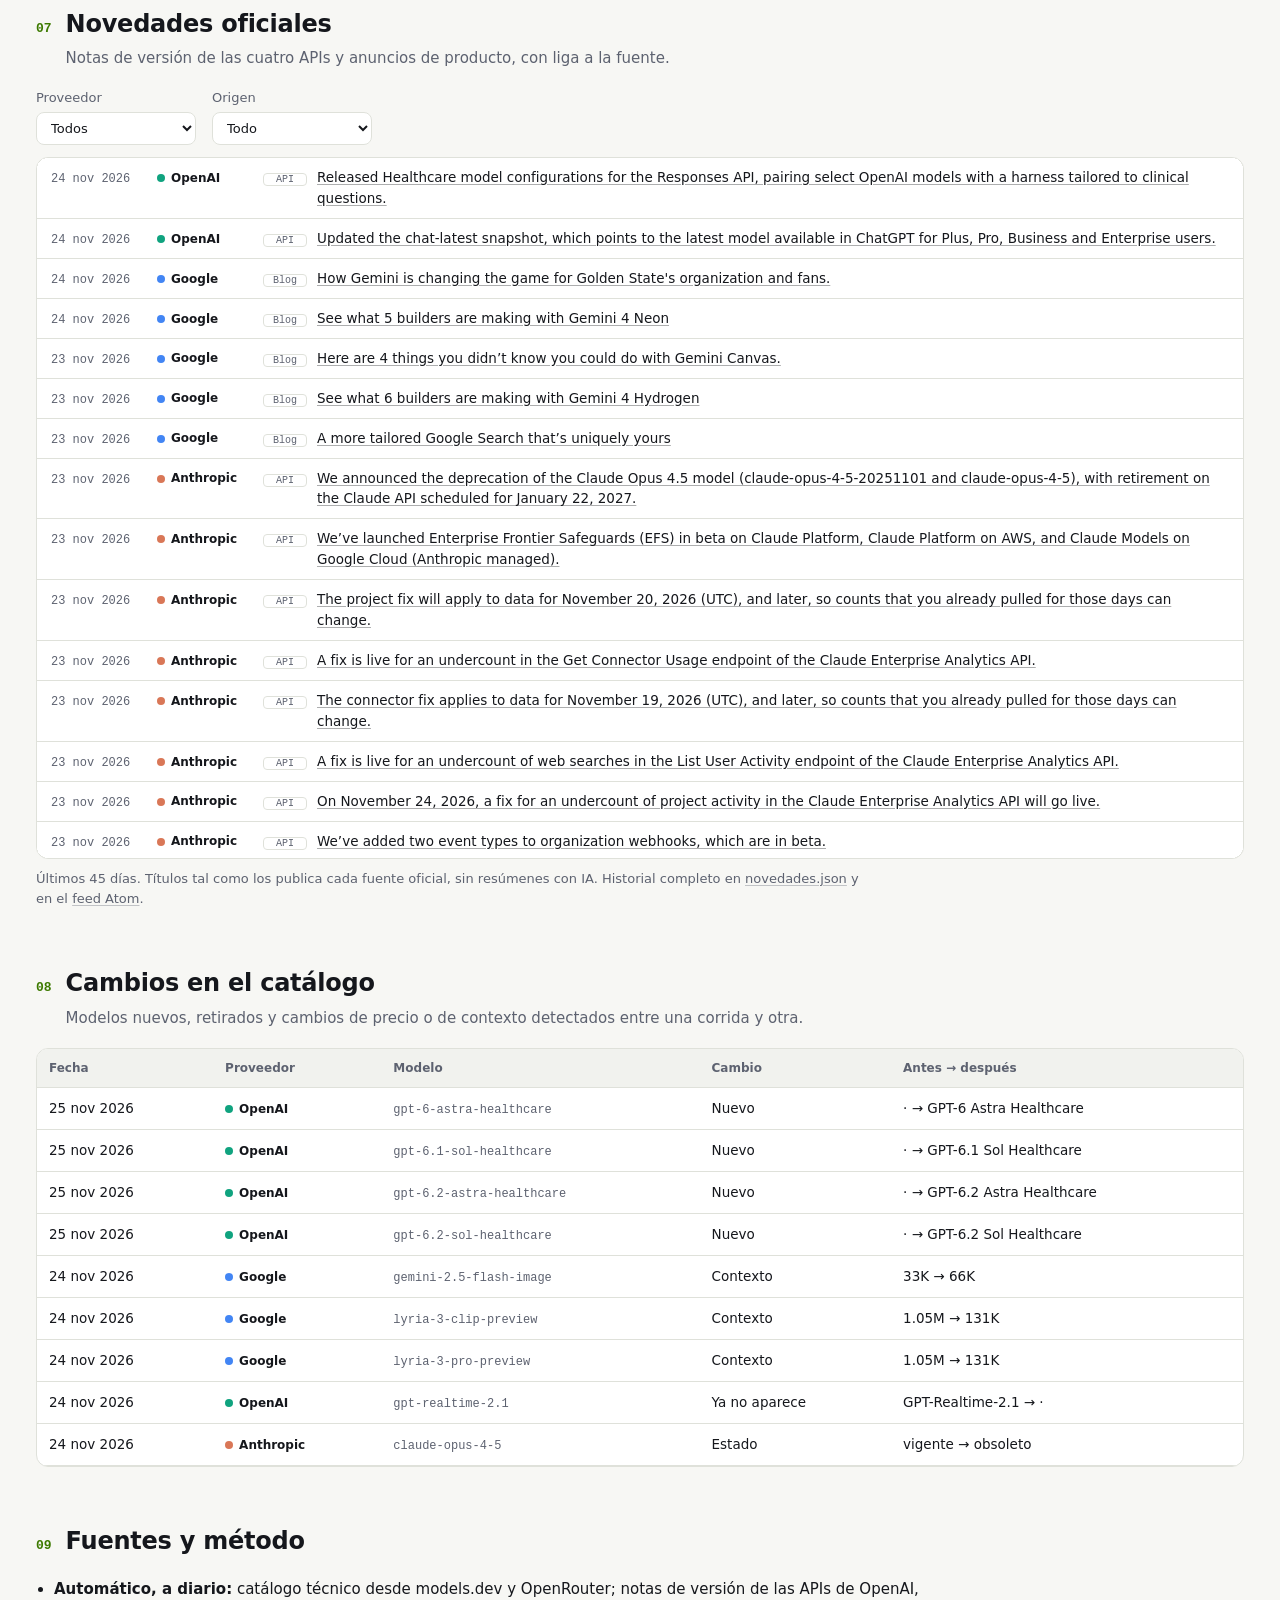
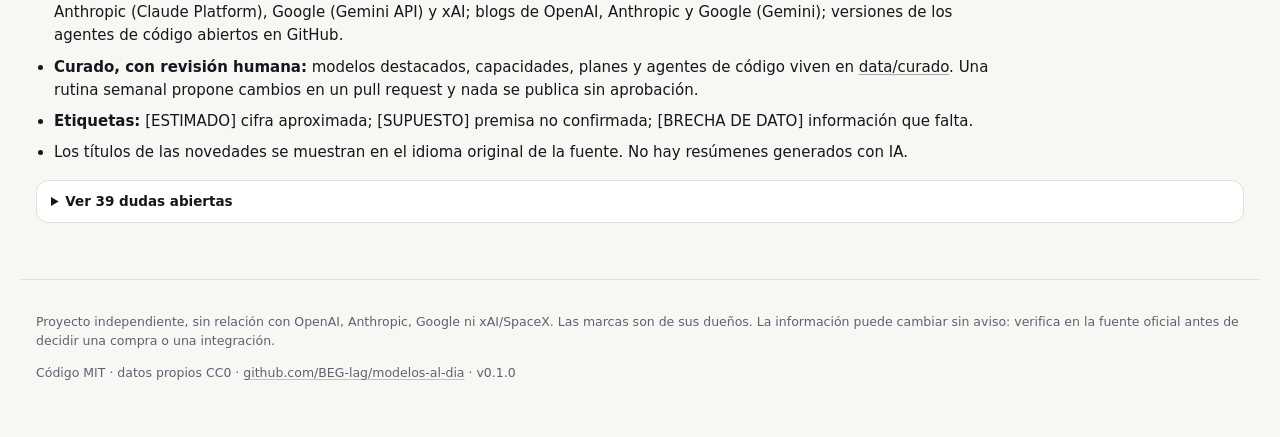
==== commit 892cb1e3: "chore(datos): actualización 2026-11-26 (114 modelos vigentes, 1116 novedades)" ====
--- a/docs/index.html
+++ b/docs/index.html
@@ -17,13 +17,13 @@
     <p class="lede">Modelos, precios, capacidades, planes y agentes de código de OpenAI, Anthropic, Google y xAI.
     Cada dato liga a su fuente; lo que no está confirmado lleva su etiqueta.</p>
     <p class="stamp">Datos al <time datetime="2026-11-25">25 de noviembre de 2026</time> ·
-    114 modelos vigentes · 1094 novedades registradas ·
+    114 modelos vigentes · 1116 novedades registradas ·
     <a href="feed.xml">feed</a> · <a href="https://github.com/BEG-lag/modelos-al-dia">GitHub</a></p>
     <nav aria-label="Secciones"><a href="#resumen">Resumen</a><a href="#comparativa">Comparativa</a><a href="#capacidades">Capacidades</a><a href="#planes">Apps y planes</a><a href="#agentes">Agentes de código</a><a href="#catalogo">Catálogo API</a><a href="#novedades">Novedades</a><a href="#cambios">Cambios</a></nav>
   </div>
 </header>
 <main class="wrap">
-<section id="resumen"><header class="sec"><span class="num">01</span><h2>Resumen</h2><p>Lo esencial de cada uno: su modelo insignia, cuánto cuesta la app y lo último que anunció.</p></header><div class="cards"><article class="card" style="--c:#10a37f"><header><h3>ChatGPT</h3><span class="muted">OpenAI Group PBC · parte de OpenAI Foundation</span></header><p class="label">Modelo insignia</p><p class="big">GPT-6.2 Astra</p><p class="muted">17 nov 2026 · 1.05M de contexto · $8.00 / $40.00 por M tokens</p><dl class="mini"><div><dt>App</dt><dd>Gratis y de $8 a $500 al mes</dd></div><div><dt>Modelos vigentes en la API</dt><dd>54</dd></div><div><dt>Último lanzamiento</dt><dd>24 nov 2026</dd></div><div><dt>Ficha verificada</dt><dd>23 nov 2026</dd></div></dl><p class="label">Lo último</p><ul class="news"><li><time datetime="2026-11-24">24 nov 2026</time> <a href="https://developers.openai.com/api/docs/changelog" rel="noopener">Released Healthcare model configurations for the Responses API, pairing select OpenAI models with a harness tailored to clinical questions.</a></li><li><time datetime="2026-11-24">24 nov 2026</time> <a href="https://developers.openai.com/api/docs/changelog" rel="noopener">Updated the chat-latest snapshot, which points to the latest model available in ChatGPT for Plus, Pro, Business and Enterprise users.</a></li><li><time datetime="2026-11-19">19 nov 2026</time> <a href="https://developers.openai.com/api/docs/changelog" rel="noopener">GPT-Live-1.1 improves pronunciation, accent consistency, and transcription in multilingual voice conversations.</a></li></ul></article><article class="card" style="--c:#d97757"><header><h3>Claude</h3><span class="muted">Anthropic PBC</span></header><p class="label">Modelo insignia</p><p class="big">Claude Fable 5.2</p><p class="muted">9 nov 2026 · 1M de contexto · $8.00 / $40.00 por M tokens</p><dl class="mini"><div><dt>App</dt><dd>Gratis y de $20 a $200 al mes</dd></div><div><dt>Modelos vigentes en la API</dt><dd>14</dd></div><div><dt>Último lanzamiento</dt><dd>9 nov 2026</dd></div><div><dt>Ficha verificada</dt><dd>23 nov 2026</dd></div></dl><p class="label">Lo último</p><ul class="news"><li><time datetime="2026-11-23">23 nov 2026</time> <a href="https://platform.claude.com/docs/en/release-notes/overview" rel="noopener">We announced the deprecation of the Claude Opus 4.5 model (claude-opus-4-5-20251101 and claude-opus-4-5), with retirement on the Claude API scheduled for January 22, 2027.</a></li><li><time datetime="2026-11-23">23 nov 2026</time> <a href="https://platform.claude.com/docs/en/release-notes/overview" rel="noopener">We’ve launched Enterprise Frontier Safeguards (EFS) in beta on Claude Platform, Claude Platform on AWS, and Claude Models on Google Cloud (Anthropic managed).</a></li><li><time datetime="2026-11-23">23 nov 2026</time> <a href="https://platform.claude.com/docs/en/release-notes/overview" rel="noopener">The project fix will apply to data for November 20, 2026 (UTC), and later, so counts that you already pulled for those days can change.</a></li></ul></article><article class="card" style="--c:#4285f4"><header><h3>Gemini</h3><span class="muted">Google (Google DeepMind) · parte de Alphabet</span></header><p class="label">Modelo insignia</p><p class="big">Gemini 4 Carbon</p><p class="muted">10 nov 2026 · 1.05M de contexto · $2.00 / $10.00 por M tokens</p><dl class="mini"><div><dt>App</dt><dd>Gratis y de $4.99 a $199.99 al mes</dd></div><div><dt>Modelos vigentes en la API</dt><dd>33</dd></div><div><dt>Último lanzamiento</dt><dd>18 nov 2026</dd></div><div><dt>Ficha verificada</dt><dd>23 nov 2026</dd></div></dl><p class="label">Lo último</p><ul class="news"><li><time datetime="2026-11-24">24 nov 2026</time> <a href="https://blog.google/products-and-platforms/products/gemini/gemini-golden-state/" rel="noopener">How Gemini is changing the game for Golden State&#x27;s organization and fans.</a></li><li><time datetime="2026-11-24">24 nov 2026</time> <a href="https://blog.google/innovation-and-ai/models-and-research/gemini-models/gemini-4-neon-builders/" rel="noopener">See what 5 builders are making with Gemini 4 Neon</a></li><li><time datetime="2026-11-23">23 nov 2026</time> <a href="https://blog.google/innovation-and-ai/products/gemini-app/gemini-canvas-tasks/" rel="noopener">Here are 4 things you didn’t know you could do with Gemini Canvas.</a></li></ul></article><article class="card" style="--c:#a3a3a3"><header><h3>Grok</h3><span class="muted">SpaceXSI (SpaceX Super Intelligence LLC, antes xAI) · parte de SpaceX (Space Exploration Technologies Corp., Nasdaq: SPCX)</span></header><p class="label">Modelo insignia</p><p class="big">Grok 4.7 <span class="tag tag-supuesto">[SUPUESTO]</span></p><p class="muted">21 sep 2026 · 500K de contexto · $2.00 / $6.00 por M tokens</p><dl class="mini"><div><dt>App</dt><dd>Gratis y de $8 a $300 al mes</dd></div><div><dt>Modelos vigentes en la API</dt><dd>13</dd></div><div><dt>Último lanzamiento</dt><dd>1 oct 2026</dd></div><div><dt>Ficha verificada</dt><dd>23 nov 2026</dd></div></dl><p class="label">Lo último</p><ul class="news"><li><time datetime="2026-11-01">nov 2026</time> <a href="https://docs.x.ai/docs/release-notes" rel="noopener">grok-build-0.1 end of life</a></li><li><time datetime="2026-11-01">nov 2026</time> <a href="https://docs.x.ai/docs/release-notes" rel="noopener">grok-imagine-image-quality retired</a></li><li><time datetime="2026-10-01">oct 2026</time> <a href="https://docs.x.ai/docs/release-notes" rel="noopener">Grok Voice 3.0 is available</a></li></ul></article></div></section><section id="comparativa"><header class="sec"><span class="num">02</span><h2>Comparativa por categoría</h2><p>El modelo vigente más reciente de cada proveedor en cada categoría, de la ficha curada.</p></header><div class="scroll"><table class="grid compare"><thead><tr><th scope="col">Categoría</th><th scope="col"><span class="chip" style="--c:#10a37f">OpenAI</span></th><th scope="col"><span class="chip" style="--c:#d97757">Anthropic</span></th><th scope="col"><span class="chip" style="--c:#4285f4">Google</span></th><th scope="col"><span class="chip" style="--c:#a3a3a3">xAI</span></th></tr></thead><tbody><tr><th scope="row">Insignia</th><td><strong>GPT-6.2 Astra</strong><br><code>gpt-6.2-astra</code><br><span class="muted">1.05M ctx · $8.00 / $40.00 · 17 nov 2026</span><br><span class="nota" title="Modelo más capaz. Entrada en caché 0.40. En ChatGPT Work y Codex (Plus, Pro, Enterprise, Edu); modo Ultrafast. Arriba de 272K tokens de entrada aplica tarifa de contexto largo.">Modelo más capaz. Entrada en caché 0.40. En ChatGPT Work y Codex (Plus, Pro, Enterprise, Edu); modo Ultrafast. Arriba de 272K tokens de entrada aplica tarifa de contexto largo.</span><br><a class="src" href="https://developers.openai.com/api/docs/models/gpt-6.2-astra" rel="noopener">fuente</a></td><td><strong>Claude Fable 5.2</strong><br><code>claude-fable-5-2</code><br><span class="muted">1M ctx · $8.00 / $40.00 · 9 nov 2026</span><br><span class="nota" title="Modelo más capaz para razonamiento exigente y trabajo agéntico largo. Pensamiento adaptativo siempre activo. Modo rápido a 16/80 USD. En la app con créditos de uso o cupo parcial según plan">Modelo más capaz para razonamiento exigente y trabajo agéntico largo. Pensamiento adaptativo siempre activo. Modo rápido a 16/80 USD. En la app con créditos de uso o cupo parcial según plan</span><br><a class="src" href="https://platform.claude.com/docs/en/about-claude/models/overview" rel="noopener">fuente</a></td><td><strong>Gemini 4 Carbon</strong><br><code>gemini-4-carbon</code><br><span class="muted">1.05M ctx · $2.00 / $10.00 · 10 nov 2026</span><br><span class="nota" title="Modelo más capaz de Google. Precio introductorio hasta el 30 nov 2026; desde el 1 dic 2026 sube a 4.00 / 20.00. Sin escalones por longitud de prompt. Salida de 65,536 por defecto, hasta 1M con long decode. Anunciado el 28 oct 2026 sólo para ciberdefensores (programa Fairwind); GA el 10 nov. En la app sólo para AI Ultra">Modelo más capaz de Google. Precio introductorio hasta el 30 nov 2026; desde el 1 dic 2026 sube a 4.00 / 20.00. Sin escalones por longitud de prompt. Salida de 65,536 por defecto, hasta 1M con long decode. Anunciado el 28 oct 2026 sólo para ciberdefensores (programa Fairwind); GA el 10 nov. En la app sólo para AI Ultra</span><br><a class="src" href="https://blog.google/innovation-and-ai/models-and-research/gemini-models/gemini-4-carbon-now-available/" rel="noopener">fuente</a></td><td><strong>Grok 4.7</strong> <span class="tag tag-supuesto">[SUPUESTO]</span><br><code>grok-4.7</code><br><span class="muted">500K ctx · $2.00 / $6.00 · 21 sep 2026</span><br><span class="nota" title="Modelo más capaz para código y trabajo de conocimiento. Entrada en caché 0.50. Esfuerzo low a xhigh. Variante Grok 4.7 Fast (doble velocidad, doble precio) sólo en Cursor y Grok Build. Salida máxima no publicada [BRECHA DE DATO]. Presencia en la app según Decrypt y Android Headlines, no en fuente oficial">Modelo más capaz para código y trabajo de conocimiento. Entrada en caché 0.50. Esfuerzo low a xhigh. Variante Grok 4.7 Fast (doble velocidad, doble precio) sólo en Cursor y Grok Build. Salida máxima no publicada [BRECHA DE DATO]. Presencia en la app según Decrypt y Android Headlines, no en fuente oficial</span><br><a class="src" href="https://docs.x.ai/docs/models/grok-4.7" rel="noopener">fuente</a></td></tr><tr><th scope="row">Razonamiento</th><td class="vacio">·</td><td class="vacio">·</td><td><strong>Gemini 4 Argon</strong> <span class="tag tag-supuesto">[SUPUESTO]</span><br><code>gemini-4-argon</code><br><span class="muted">1.05M ctx · $2.00 / $10.00 · 13 oct 2026</span><br><span class="nota" title="Modelo de razonamiento de frontera más eficiente que Carbon. Anunciado el 30 sep 2026 (Fairwind), GA el 13 oct. Precio sube a 4.00 / 20.00 el 1 dic 2026. Llegó a la app para Pro y Ultra en oct 2026, pero la página de planes vigente ya no lo lista; reportes dicen que Neon lo reemplazó en el selector (en_app false es supuesto)">Modelo de razonamiento de frontera más eficiente que Carbon. Anunciado el 30 sep 2026 (Fairwind), GA el 13 oct. Precio sube a 4.00 / 20.00 el 1 dic 2026. Llegó a la app para Pro y Ultra en oct 2026, pero la página de planes vigente ya no lo lista; reportes dicen que Neon lo reemplazó en el selector (en_app false es supuesto)</span><br><a class="src" href="https://aistudio.google.com/docs/models/gemini-4-argon" rel="noopener">fuente</a></td><td><strong>Grok 4.20 (razonamiento)</strong> <span class="tag tag-supuesto">[SUPUESTO]</span><br><code>grok-4.20-0309-reasoning</code><br><span class="muted">1M ctx · $1.25 / $2.50 · 9 mar 2026</span><br><span class="nota" title="Alias grok-4.20 y grok-4.20-reasoning. Fecha tomada del id (0309) y de las notas de versión (marzo). En la app desde la beta de febrero de 2026 [SUPUESTO]. Salida máxima no publicada">Alias grok-4.20 y grok-4.20-reasoning. Fecha tomada del id (0309) y de las notas de versión (marzo). En la app desde la beta de febrero de 2026 [SUPUESTO]. Salida máxima no publicada</span><br><a class="src" href="https://docs.x.ai/docs/models/grok-4.20-0309-reasoning" rel="noopener">fuente</a></td></tr><tr><th scope="row">Equilibrado</th><td><strong>GPT-6.2 Sol</strong><br><code>gpt-6.2-sol</code><br><span class="muted">1.05M ctx · $2.00 / $10.00 · 17 nov 2026</span><br><span class="nota" title="Modelo de uso diario para código y agentes; cerca de Astra a una quinta parte del costo. Entrada en caché 0.10. En Work y Codex.">Modelo de uso diario para código y agentes; cerca de Astra a una quinta parte del costo. Entrada en caché 0.10. En Work y Codex.</span><br><a class="src" href="https://developers.openai.com/api/docs/models/gpt-6.2-sol" rel="noopener">fuente</a></td><td><strong>Claude Sonnet 5.5</strong><br><code>claude-sonnet-5-5</code><br><span class="muted">1M ctx · $2.00 / $10.00 · 28 sep 2026</span><br><span class="nota" title="Mejor combinación de velocidad e inteligencia; reemplazo recomendado de Sonnet 4.5">Mejor combinación de velocidad e inteligencia; reemplazo recomendado de Sonnet 4.5</span><br><a class="src" href="https://platform.claude.com/docs/en/about-claude/models/overview" rel="noopener">fuente</a></td><td><strong>Gemini 4 Neon</strong><br><code>gemini-4-neon</code><br><span class="muted">1.05M ctx · $3.00 / $15.00 · 18 nov 2026</span><br><span class="nota" title="Punto medio entre Carbon y Hydrogen para ingeniería de software, trabajo de conocimiento y ciencia. Cuatro niveles de pensamiento (hasta xhigh). Precio plano en todo el contexto; caché 0.15. Salida hasta 1M con long decode. En la app para AI Pro y Ultra">Punto medio entre Carbon y Hydrogen para ingeniería de software, trabajo de conocimiento y ciencia. Cuatro niveles de pensamiento (hasta xhigh). Precio plano en todo el contexto; caché 0.15. Salida hasta 1M con long decode. En la app para AI Pro y Ultra</span><br><a class="src" href="https://blog.google/innovation-and-ai/models-and-research/gemini-models/introducing-gemini-4-neon/" rel="noopener">fuente</a></td><td><strong>Grok 4.6</strong> <span class="tag tag-supuesto">[SUPUESTO]</span><br><code>grok-4.6</code><br><span class="muted">500K ctx · $2.00 / $6.00 · 12 ago 2026</span><br><span class="nota" title="Enfocado en agentes y tareas largas. Entrada en caché 0.50. Variante fast al doble de precio. El anuncio sólo menciona Cursor, Grok Build y API; presencia en la app no confirmada. Salida máxima no publicada">Enfocado en agentes y tareas largas. Entrada en caché 0.50. Variante fast al doble de precio. El anuncio sólo menciona Cursor, Grok Build y API; presencia en la app no confirmada. Salida máxima no publicada</span><br><a class="src" href="https://docs.x.ai/docs/models/grok-4.6" rel="noopener">fuente</a></td></tr><tr><th scope="row">Rápido y barato</th><td><strong>GPT-6.1 Terra</strong><br><code>gpt-6.1-terra</code><br><span class="muted">1.05M ctx · $1.00 / $5.00 · 26 oct 2026</span><br><span class="nota" title="Rápido y eficiente para razonamiento visual, uso de computadora y redacción. En Work y Codex, no en Chat.">Rápido y eficiente para razonamiento visual, uso de computadora y redacción. En Work y Codex, no en Chat.</span><br><a class="src" href="https://developers.openai.com/api/docs/models/gpt-6.1-terra" rel="noopener">fuente</a></td><td><strong>Claude Haiku 5.5</strong><br><code>claude-haiku-5-5</code><br><span class="muted">1M ctx · $0.10 / $0.50 · 7 oct 2026</span><br><span class="nota" title="Precio por tramos: 0.10/0.50 USD hasta 100 mil tokens de prompt; 0.50/2.50 USD arriba de 100 mil. Primer Haiku con selector de esfuerzo">Precio por tramos: 0.10/0.50 USD hasta 100 mil tokens de prompt; 0.50/2.50 USD arriba de 100 mil. Primer Haiku con selector de esfuerzo</span><br><a class="src" href="https://platform.claude.com/docs/en/about-claude/pricing" rel="noopener">fuente</a></td><td><strong>Gemini 3.8 Flash</strong><br><code>gemini-3.8-flash</code><br><span class="muted">1.05M ctx · $0.75 / $3.75 · 2 sep 2026</span><br><span class="nota" title="Flash más capaz. Precio introductorio hasta el 31 dic 2026; desde el 1 ene 2027 sube a 1.50 / 7.50. Recibe el tráfico de gemini-3.7-flash (deprecado 8 oct 2026) y, desde el 1 dic 2026, el de gemini-2.5-pro. No aparece en la página de planes de la app">Flash más capaz. Precio introductorio hasta el 31 dic 2026; desde el 1 ene 2027 sube a 1.50 / 7.50. Recibe el tráfico de gemini-3.7-flash (deprecado 8 oct 2026) y, desde el 1 dic 2026, el de gemini-2.5-pro. No aparece en la página de planes de la app</span><br><a class="src" href="https://aistudio.google.com/docs/models/gemini-3.8-flash" rel="noopener">fuente</a></td><td><strong>Grok 4.3</strong> <span class="tag tag-estimado">[ESTIMADO]</span><br><code>grok-4.3</code><br><span class="muted">1M ctx · $1.25 / $2.50 · 30 abr 2026</span><br><span class="nota" title="Modelo económico de 1M de contexto; esfuerzo none a xhigh (low por defecto). Destino de los modelos retirados el 2026-05-15. Fecha de lanzamiento de catálogos de terceros (beta para SuperGrok en abril, GA ~2026-05-06). Salida máxima no publicada">Modelo económico de 1M de contexto; esfuerzo none a xhigh (low por defecto). Destino de los modelos retirados el 2026-05-15. Fecha de lanzamiento de catálogos de terceros (beta para SuperGrok en abril, GA ~2026-05-06). Salida máxima no publicada</span><br><a class="src" href="https://docs.x.ai/docs/models/grok-4.3" rel="noopener">fuente</a></td></tr><tr><th scope="row">Código</th><td class="vacio">·</td><td class="vacio">·</td><td><strong>Antigravity Agent</strong><br><code>antigravity-preview-09-2026</code><br><span class="muted">17 sep 2026</span><br><span class="nota" title="Agente gestionado con sandbox (Managed Agents). Se cobra a tarifa del modelo (por defecto Gemini 4 Hydrogen); el cómputo del entorno no se cobra en preview. Sustituye a antigravity-preview-05-2026">Agente gestionado con sandbox (Managed Agents). Se cobra a tarifa del modelo (por defecto Gemini 4 Hydrogen); el cómputo del entorno no se cobra en preview. Sustituye a antigravity-preview-05-2026</span><br><a class="src" href="https://aistudio.google.com/docs/changelog" rel="noopener">fuente</a></td><td><strong>Grok 4.5</strong> <span class="tag tag-supuesto">[SUPUESTO]</span><br><code>grok-4.5</code><br><span class="muted">500K ctx · $2.00 / $6.00 · 16 jul 2026</span><br><span class="nota" title="Alias grok-build-latest; fue el modelo por defecto de Grok Build. Entrenado junto con Cursor. Entrada en caché 0.30. Presencia en la app no confirmada. Salida máxima no publicada">Alias grok-build-latest; fue el modelo por defecto de Grok Build. Entrenado junto con Cursor. Entrada en caché 0.30. Presencia en la app no confirmada. Salida máxima no publicada</span><br><a class="src" href="https://docs.x.ai/docs/models/grok-4.5" rel="noopener">fuente</a></td></tr><tr><th scope="row">Imagen</th><td><strong>GPT Image 2.6 Sunburst</strong><br><code>gpt-image-2.6-sunburst</code><br><span class="muted">$5.00 / $30.00 · 4 nov 2026</span><br><span class="nota" title="Para trabajo visual detallado. Entrada de texto 5, entrada de imagen 8, salida de imagen 30 por millón de tokens. Base de ChatGPT Images 2.6 [SUPUESTO: cuál de las dos variantes usa la app].">Para trabajo visual detallado. Entrada de texto 5, entrada de imagen 8, salida de imagen 30 por millón de tokens. Base de ChatGPT Images 2.6 [SUPUESTO: cuál de las dos variantes usa la app].</span><br><a class="src" href="https://developers.openai.com/api/docs/models/gpt-image-2.6-sunburst" rel="noopener">fuente</a></td><td class="vacio">·</td><td><strong>Nano Banana 2.1</strong> <span class="tag tag-supuesto">[SUPUESTO]</span><br><code>gemini-nano-banana-2.1</code><br><span class="muted">131K ctx · $1.50 / $30.00 · 6 oct 2026</span><br><span class="nota" title="precio_salida es por tokens de imagen; texto y pensamiento cuestan 7.50. Por imagen: 0.0336 (1K), 0.0504 (2K), 0.113 (4K). La app usa Nano Banana, pero no se confirmó que sea esta versión">precio_salida es por tokens de imagen; texto y pensamiento cuestan 7.50. Por imagen: 0.0336 (1K), 0.0504 (2K), 0.113 (4K). La app usa Nano Banana, pero no se confirmó que sea esta versión</span><br><a class="src" href="https://aistudio.google.com/docs/models/gemini-nano-banana-2.1" rel="noopener">fuente</a></td><td><strong>Grok Imagine Image 2.0</strong><br><code>grok-imagine-image-2.0</code><br><span class="muted">7 ago 2026</span><br><span class="nota" title="0.04 USD por imagen. Hasta cinco imágenes de referencia; variante grok-imagine-image-2.0-low sustituye a grok-imagine-image-quality y -pro (retirados en noviembre de 2026). Modo Calidad en grok.com/imagine">0.04 USD por imagen. Hasta cinco imágenes de referencia; variante grok-imagine-image-2.0-low sustituye a grok-imagine-image-quality y -pro (retirados en noviembre de 2026). Modo Calidad en grok.com/imagine</span><br><a class="src" href="https://x.ai/news/grok-imagine-image-2" rel="noopener">fuente</a></td></tr><tr><th scope="row">Video</th><td class="vacio">·</td><td class="vacio">·</td><td><strong>Genie 4</strong><br><code>genie-4</code><br><span class="muted">$1.50 / $17.50 · 19 nov 2026</span><br><span class="nota" title="Mundos interactivos en tiempo real (24 fps, 16:9, audio estéreo) por WebRTC/WebSockets. precio_salida por tokens de video con audio (unos 0.10 USD por segundo); texto 9.00. En consumo existe Project Genie para Ultra 20x">Mundos interactivos en tiempo real (24 fps, 16:9, audio estéreo) por WebRTC/WebSockets. precio_salida por tokens de video con audio (unos 0.10 USD por segundo); texto 9.00. En consumo existe Project Genie para Ultra 20x</span><br><a class="src" href="https://aistudio.google.com/docs/pricing" rel="noopener">fuente</a></td><td><strong>Grok Imagine Video 1.5</strong><br><code>grok-imagine-video-1.5</code><br><span class="muted">1K ctx · 16 jun 2026</span><br><span class="nota" title="0.08 USD por segundo. Texto, imagen o referencias a video; desde 2026-07-31 hasta siete imágenes de referencia, referencia de voz y 1080p nativo. En la app se usa Video 1.5 Fast">0.08 USD por segundo. Texto, imagen o referencias a video; desde 2026-07-31 hasta siete imágenes de referencia, referencia de voz y 1080p nativo. En la app se usa Video 1.5 Fast</span><br><a class="src" href="https://x.ai/news/grok-imagine-video-1-5" rel="noopener">fuente</a></td></tr><tr><th scope="row">Voz y audio</th><td><strong>GPT-Live-1.1</strong><br><code>gpt-live-1.1</code><br><span class="muted">15 oct 2026</span><br><span class="nota" title="Voz dúplex completa multilingüe; es la voz de ChatGPT. Se cobra por minuto: 0.05 USD activo y 0.02 USD en espera, más el modelo de fondo.">Voz dúplex completa multilingüe; es la voz de ChatGPT. Se cobra por minuto: 0.05 USD activo y 0.02 USD en espera, más el modelo de fondo.</span><br><a class="src" href="https://developers.openai.com/api/docs/models/gpt-live-1.1" rel="noopener">fuente</a></td><td class="vacio">·</td><td><strong>Gemini 3.8 Flash TTS</strong><br><code>gemini-3.8-flash-tts</code><br><span class="muted">8K ctx · $0.50 / $9.00 · 22 sep 2026</span><br><span class="nota" title="Texto a voz, más de 130 idiomas, diseño y réplica de voz. Precio hasta el 31 dic 2026; desde el 1 ene 2027 sube a 1.00 / 18.00. Existe gemini-3.8-flash-lite-tts (0.50 / 6.00)">Texto a voz, más de 130 idiomas, diseño y réplica de voz. Precio hasta el 31 dic 2026; desde el 1 ene 2027 sube a 1.00 / 18.00. Existe gemini-3.8-flash-lite-tts (0.50 / 6.00)</span><br><a class="src" href="https://aistudio.google.com/docs/models/gemini-3.8-flash-tts" rel="noopener">fuente</a></td><td><strong>Grok Voice 3.0</strong> <span class="tag tag-supuesto">[SUPUESTO]</span><br><code>grok-voice-3.0</code><br><span class="muted">14 oct 2026</span><br><span class="nota" title="Voz a voz para agentes: 0.08 USD por minuto más 0.004 por entrada de texto. Alias grok-voice-latest. Usado en Tesla y en el modo de voz de Grok Bot; uso en la app de Grok [SUPUESTO]">Voz a voz para agentes: 0.08 USD por minuto más 0.004 por entrada de texto. Alias grok-voice-latest. Usado en Tesla y en el modo de voz de Grok Bot; uso en la app de Grok [SUPUESTO]</span><br><a class="src" href="https://x.ai/news/grok-voice-3" rel="noopener">fuente</a></td></tr><tr><th scope="row">Pesos abiertos</th><td><strong>gpt-oss-120b</strong><br><code>gpt-oss-120b</code><br><span class="muted">131K ctx · gratis / gratis · 5 ago 2025</span><br><span class="nota" title="Pesos abiertos Apache 2.0; 117B parámetros (5.1B activos); corre en una GPU de 80 GB. Existe gpt-oss-20b para equipos de 16 GB. Sin precio propio en la API de OpenAI.">Pesos abiertos Apache 2.0; 117B parámetros (5.1B activos); corre en una GPU de 80 GB. Existe gpt-oss-20b para equipos de 16 GB. Sin precio propio en la API de OpenAI.</span><br><a class="src" href="https://developers.openai.com/api/docs/models/gpt-oss-120b" rel="noopener">fuente</a></td><td class="vacio">·</td><td><strong>Gemma 4 31B</strong> <span class="tag tag-estimado">[ESTIMADO]</span><br><code>gemma-4-31b-it</code><br><span class="muted">262K ctx · gratis / gratis · 2 abr 2026</span><br><span class="nota" title="Denso, Apache 2.0. Ficha oficial indica contexto de 256K (262144 es la conversión). En la API Gemini sólo en nivel gratuito; sin precio de pago. Familia: E2B y E4B (128K, con audio), 12B Unified (256K, con audio, 3 jun 2026), 26B A4B">Denso, Apache 2.0. Ficha oficial indica contexto de 256K (262144 es la conversión). En la API Gemini sólo en nivel gratuito; sin precio de pago. Familia: E2B y E4B (128K, con audio), 12B Unified (256K, con audio, 3 jun 2026), 26B A4B</span><br><a class="src" href="https://gemma.ai/models/gemma-4/model-card/" rel="noopener">fuente</a></td><td class="vacio">·</td></tr></tbody></table></div><p class="foot">Precios de API en USD por millón de tokens (entrada / salida), escalón base. ctx = ventana de contexto. Cada celda liga a su fuente.</p></section><section id="capacidades"><header class="sec"><span class="num">03</span><h2>Qué puede hacer cada uno</h2><p>Capacidades de la app y de la plataforma. Pasa el cursor o toca una celda para ver el detalle y su fuente.</p></header><p class="legend"><span><span class="dot dot-si">●</span> Sí</span> <span><span class="dot dot-parcial">◐</span> Parcial</span> <span><span class="dot dot-no">○</span> No</span> <span><span class="dot dot-brecha">?</span> Sin dato</span></p><div class="scroll"><table class="grid caps"><thead><tr><th scope="col">Capacidad</th><th scope="col"><span class="chip" style="--c:#10a37f">OpenAI</span></th><th scope="col"><span class="chip" style="--c:#d97757">Anthropic</span></th><th scope="col"><span class="chip" style="--c:#4285f4">Google</span></th><th scope="col"><span class="chip" style="--c:#a3a3a3">xAI</span></th></tr></thead><tbody><tr><th scope="row">Razonamiento extendido</th><td class="cap cap-si" data-estado="si"><a href="https://help.openai.com/en/articles/6825453-chatgpt-release-notes" rel="noopener" title="Sí. Niveles de pensamiento en el selector (Instant a Extra High) y GPT-6 Pro con agentes en paralelo; en API, reasoning effort y modo pro"><span class="dot dot-si" aria-hidden="true">●</span><span class="cap-txt">Niveles de pensamiento en el selector (Instant a Extra High) y GPT-6 Pro con agentes en paralelo; en API, reasoning effort y modo pro</span></a></td><td class="cap cap-si" data-estado="si"><a href="https://support.claude.com/en/articles/8664678-what-claude-models-can-i-access" rel="noopener" title="Sí. Pensamiento adaptativo con selector de esfuerzo (Low a Max); siempre activo en Fable 5.2 y Opus 5.5"><span class="dot dot-si" aria-hidden="true">●</span><span class="cap-txt">Pensamiento adaptativo con selector de esfuerzo (Low a Max); siempre activo en Fable 5.2 y Opus 5.5</span></a></td><td class="cap cap-si" data-estado="si"><a href="https://gemini.google/release-notes/" rel="noopener" title="Sí. Niveles de pensamiento en Gemini 4 (low, medium, high; Neon y Hydrogen agregan xhigh). Deep Think: último anuncio oficial es la actualización de Gemini 3 Deep Think (12 feb 2026, sólo Ultra); la página de planes vigente ya no lo menciona [BRECHA DE DATO]"><span class="dot dot-si" aria-hidden="true">●</span><span class="cap-txt">Niveles de pensamiento en Gemini 4 (low, medium, high; Neon y Hydrogen agregan xhigh). Deep Think: último anuncio oficial es la actualización de Gemini 3 Deep Think (12 feb 2026, sólo Ultra); la página de planes vigente ya no lo menciona [BRECHA DE DATO]</span></a></td><td class="cap cap-si" data-estado="si"><a href="https://docs.x.ai/docs/models/grok-4.7" rel="noopener" title="Sí. Todos los modelos 4.x razonan con esfuerzo configurable (none/low a xhigh); en la app, modos Think/Auto y multiagente (Grok 4.20)"><span class="dot dot-si" aria-hidden="true">●</span><span class="cap-txt">Todos los modelos 4.x razonan con esfuerzo configurable (none/low a xhigh); en la app, modos Think/Auto y multiagente (Grok 4.20)</span></a></td></tr><tr><th scope="row">Búsqueda web</th><td class="cap cap-si" data-estado="si"><a href="https://developers.openai.com/api/docs/guides/tools" rel="noopener" title="Sí. Búsqueda en ChatGPT y herramienta web_search en la Responses API"><span class="dot dot-si" aria-hidden="true">●</span><span class="cap-txt">Búsqueda en ChatGPT y herramienta web_search en la Responses API</span></a></td><td class="cap cap-si" data-estado="si"><a href="https://claude.com/pricing" rel="noopener" title="Sí. En todos los planes, incluido Gratis"><span class="dot dot-si" aria-hidden="true">●</span><span class="cap-txt">En todos los planes, incluido Gratis</span></a></td><td class="cap cap-si" data-estado="si"><a href="https://aistudio.google.com/docs/models/gemini-4-carbon" rel="noopener" title="Sí. Búsqueda de Google integrada en la app; en la API, grounding con Google Search y Google Maps"><span class="dot dot-si" aria-hidden="true">●</span><span class="cap-txt">Búsqueda de Google integrada en la app; en la API, grounding con Google Search y Google Maps</span></a></td><td class="cap cap-si" data-estado="si"><a href="https://docs.x.ai/docs/guides/tools/overview" rel="noopener" title="Sí. Búsqueda web y búsqueda en X (posts, usuarios, hilos) en la app y como herramientas del servidor en la API"><span class="dot dot-si" aria-hidden="true">●</span><span class="cap-txt">Búsqueda web y búsqueda en X (posts, usuarios, hilos) en la app y como herramientas del servidor en la API</span></a></td></tr><tr><th scope="row">Investigación profunda</th><td class="cap cap-si" data-estado="si"><a href="https://chatgpt.com/pricing" rel="noopener" title="Sí. Deep research en todos los planes (limitado en Free y Go, máximo en Pro)"><span class="dot dot-si" aria-hidden="true">●</span><span class="cap-txt">Deep research en todos los planes (limitado en Free y Go, máximo en Pro)</span></a></td><td class="cap cap-si" data-estado="si"><a href="https://support.claude.com/en/articles/11088861-using-research-on-claude" rel="noopener" title="Sí. Research en planes de pago (Pro, Max, Ultra, Team, Enterprise), web, escritorio y móvil; usa búsqueda web y conectores"><span class="dot dot-si" aria-hidden="true">●</span><span class="cap-txt">Research en planes de pago (Pro, Max, Ultra, Team, Enterprise), web, escritorio y móvil; usa búsqueda web y conectores</span></a></td><td class="cap cap-si" data-estado="si"><a href="https://aistudio.google.com/docs/changelog" rel="noopener" title="Sí. Deep Research en la app desde el plan Gratis; en la API, agentes deep-research-preview-04-2026 y deep-research-max-preview-04-2026 (Interactions API)"><span class="dot dot-si" aria-hidden="true">●</span><span class="cap-txt">Deep Research en la app desde el plan Gratis; en la API, agentes deep-research-preview-04-2026 y deep-research-max-preview-04-2026 (Interactions API)</span></a></td><td class="cap cap-si" data-estado="si"><a href="https://x.ai/news/grok-3" rel="noopener" title="Sí. DeepSearch en la app (desde 2025) y Grok 4.20 multiagente para investigación; nombre y alcance actuales en la app [SUPUESTO]"><span class="dot dot-si" aria-hidden="true">●</span><span class="cap-txt">DeepSearch en la app (desde 2025) y Grok 4.20 multiagente para investigación; nombre y alcance actuales en la app [SUPUESTO]</span></a></td></tr><tr><th scope="row">Genera imágenes</th><td class="cap cap-si" data-estado="si"><a href="https://help.openai.com/en/articles/6825453-chatgpt-release-notes" rel="noopener" title="Sí. ChatGPT Images 2.6 (GIF animados, imágenes de referencia); API gpt-image-2.6-sunburst y -flare"><span class="dot dot-si" aria-hidden="true">●</span><span class="cap-txt">ChatGPT Images 2.6 (GIF animados, imágenes de referencia); API gpt-image-2.6-sunburst y -flare</span></a></td><td class="cap cap-no" data-estado="no"><a href="https://support.claude.com/en/articles/9002504-can-claude-produce-images" rel="noopener" title="No. No genera fotos ni ilustraciones; sí hace visuales interactivos en HTML/SVG, diagramas, gráficas y diseños con Claude Design"><span class="dot dot-no" aria-hidden="true">○</span><span class="cap-txt">No genera fotos ni ilustraciones; sí hace visuales interactivos en HTML/SVG, diagramas, gráficas y diseños con Claude Design</span></a></td><td class="cap cap-si" data-estado="si"><a href="https://aistudio.google.com/docs/models" rel="noopener" title="Sí. Nano Banana (2.1, 2, Pro y 2 Lite) en app, Flow, Google Pics y API"><span class="dot dot-si" aria-hidden="true">●</span><span class="cap-txt">Nano Banana (2.1, 2, Pro y 2 Lite) en app, Flow, Google Pics y API</span></a></td><td class="cap cap-si" data-estado="si"><a href="https://x.ai/news/grok-imagine-image-2" rel="noopener" title="Sí. Grok Imagine Image 2.0 (modo Calidad en grok.com/imagine y apps; API grok-imagine-image-2.0)"><span class="dot dot-si" aria-hidden="true">●</span><span class="cap-txt">Grok Imagine Image 2.0 (modo Calidad en grok.com/imagine y apps; API grok-imagine-image-2.0)</span></a></td></tr><tr><th scope="row">Genera video</th><td class="cap cap-no" data-estado="no"><a href="https://help.openai.com/articles/20001152-what-to-know-about-the-sora-discontinuation" rel="noopener" title="No. Sora descontinuado: app y sora.com cerraron el 2026-04-26 y la API de video el 2026-09-24, sin reemplazo"><span class="dot dot-no" aria-hidden="true">○</span><span class="cap-txt">Sora descontinuado: app y sora.com cerraron el 2026-04-26 y la API de video el 2026-09-24, sin reemplazo</span></a></td><td class="cap cap-no" data-estado="no"><a href="https://claude.com/pricing" rel="noopener" title="No. Sin generación de video en planes, anuncios ni notas de versión"><span class="dot dot-no" aria-hidden="true">○</span><span class="cap-txt">Sin generación de video en planes, anuncios ni notas de versión</span> <span class="tag tag-supuesto">[SUPUESTO]</span></a></td><td class="cap cap-si" data-estado="si"><a href="https://aistudio.google.com/docs/video" rel="noopener" title="Sí. Gemini Omni Flash en app y Flow desde AI Plus; Veo 3.1 en Ultra. En la API: gemini-omni-1.2-flash y genie-4; Veo 3.1 preview se retiró de la API Gemini el 22 oct 2026 (sigue en Gemini Enterprise Agent Platform)"><span class="dot dot-si" aria-hidden="true">●</span><span class="cap-txt">Gemini Omni Flash en app y Flow desde AI Plus; Veo 3.1 en Ultra. En la API: gemini-omni-1.2-flash y genie-4; Veo 3.1 preview se retiró de la API Gemini el 22 oct 2026 (sigue en Gemini Enterprise Agent Platform)</span></a></td><td class="cap cap-si" data-estado="si"><a href="https://x.ai/news/grok-imagine-video-1-5" rel="noopener" title="Sí. Grok Imagine Video 1.5 con audio, referencias de imagen y voz, hasta 1080p; en la app la variante Fast. Video requiere plan Premium o superior"><span class="dot dot-si" aria-hidden="true">●</span><span class="cap-txt">Grok Imagine Video 1.5 con audio, referencias de imagen y voz, hasta 1080p; en la app la variante Fast. Video requiere plan Premium o superior</span></a></td></tr><tr><th scope="row">Voz en tiempo real</th><td class="cap cap-si" data-estado="si"><a href="https://help.openai.com/en/articles/6825453-chatgpt-release-notes" rel="noopener" title="Sí. GPT-Live (dúplex completo) en ChatGPT; Advanced y Standard Voice se retiran el 2026-12-11; API gpt-realtime-2.1 y gpt-live-1.1"><span class="dot dot-si" aria-hidden="true">●</span><span class="cap-txt">GPT-Live (dúplex completo) en ChatGPT; Advanced y Standard Voice se retiran el 2026-12-11; API gpt-realtime-2.1 y gpt-live-1.1</span></a></td><td class="cap cap-si" data-estado="si"><a href="https://support.claude.com/en/articles/11101966-use-voice-mode" rel="noopener" title="Sí. Modo de voz (beta) en todos los planes, en web, escritorio y móvil; corre con Opus, Sonnet y Haiku desde julio de 2026 (no con Fable); usa conectores; 14 idiomas"><span class="dot dot-si" aria-hidden="true">●</span><span class="cap-txt">Modo de voz (beta) en todos los planes, en web, escritorio y móvil; corre con Opus, Sonnet y Haiku desde julio de 2026 (no con Fable); usa conectores; 14 idiomas</span></a></td><td class="cap cap-si" data-estado="si"><a href="https://gemini.google/release-notes/" rel="noopener" title="Sí. Gemini Live (voz y cámara, integrado en el chat desde I/O 2026); API Live con gemini-3.8-live"><span class="dot dot-si" aria-hidden="true">●</span><span class="cap-txt">Gemini Live (voz y cámara, integrado en el chat desde I/O 2026); API Live con gemini-3.8-live</span></a></td><td class="cap cap-si" data-estado="si"><a href="https://x.ai/news/grok-voice-3" rel="noopener" title="Sí. Modo de voz en la app; API Voice Agent con grok-voice-3.0 (voz a voz), STT y TTS, voces personalizadas"><span class="dot dot-si" aria-hidden="true">●</span><span class="cap-txt">Modo de voz en la app; API Voice Agent con grok-voice-3.0 (voz a voz), STT y TTS, voces personalizadas</span></a></td></tr><tr><th scope="row">Lee imágenes y archivos</th><td class="cap cap-si" data-estado="si"><a href="https://help.openai.com/en/articles/6825453-chatgpt-release-notes" rel="noopener" title="Sí. Imágenes, PDF, hojas de cálculo, audio (transcripción y resumen) y escaneo de documentos; modelos de API aceptan texto e imagen"><span class="dot dot-si" aria-hidden="true">●</span><span class="cap-txt">Imágenes, PDF, hojas de cálculo, audio (transcripción y resumen) y escaneo de documentos; modelos de API aceptan texto e imagen</span></a></td><td class="cap cap-si" data-estado="si"><a href="https://platform.claude.com/docs/en/build-with-claude/pdf-support" rel="noopener" title="Sí. Imágenes, PDF, hojas de cálculo y documentos; todos los modelos vigentes aceptan imagen y PDF"><span class="dot dot-si" aria-hidden="true">●</span><span class="cap-txt">Imágenes, PDF, hojas de cálculo y documentos; todos los modelos vigentes aceptan imagen y PDF</span></a></td><td class="cap cap-si" data-estado="si"><a href="https://aistudio.google.com/docs/changelog" rel="noopener" title="Sí. Texto, imagen, video, audio, PDF y, desde nov 2026, archivos de Office y OpenDocument (DOC, PPT, ODP, ODS)"><span class="dot dot-si" aria-hidden="true">●</span><span class="cap-txt">Texto, imagen, video, audio, PDF y, desde nov 2026, archivos de Office y OpenDocument (DOC, PPT, ODP, ODS)</span></a></td><td class="cap cap-si" data-estado="si"><a href="https://docs.x.ai/docs/models" rel="noopener" title="Sí. Entrada de imagen en todos los modelos de texto; Files API y Collections Search para documentos"><span class="dot dot-si" aria-hidden="true">●</span><span class="cap-txt">Entrada de imagen en todos los modelos de texto; Files API y Collections Search para documentos</span></a></td></tr><tr><th scope="row">Memoria entre chats</th><td class="cap cap-si" data-estado="si"><a href="https://help.openai.com/en/articles/6825453-chatgpt-release-notes" rel="noopener" title="Sí. Memoria que se actualiza sola, referencias a chats anteriores, memoria por proyecto"><span class="dot dot-si" aria-hidden="true">●</span><span class="cap-txt">Memoria que se actualiza sola, referencias a chats anteriores, memoria por proyecto</span></a></td><td class="cap cap-si" data-estado="si"><a href="https://support.claude.com/en/articles/12138966-release-notes" rel="noopener" title="Sí. Memoria de historial (Gratis desde 2026-03-02), entradas categorizadas y editables, compartida entre chat y Cowork en la nube"><span class="dot dot-si" aria-hidden="true">●</span><span class="cap-txt">Memoria de historial (Gratis desde 2026-03-02), entradas categorizadas y editables, compartida entre chat y Cowork en la nube</span></a></td><td class="cap cap-si" data-estado="si"><a href="https://gemini.google/release-notes/" rel="noopener" title="Sí. Memories (antes past chats), importación de memorias de otras apps (mar 2026), menú Personalize y Personal Intelligence con Gmail y Photos"><span class="dot dot-si" aria-hidden="true">●</span><span class="cap-txt">Memories (antes past chats), importación de memorias de otras apps (mar 2026), menú Personalize y Personal Intelligence con Gmail y Photos</span></a></td><td class="cap cap-si" data-estado="si"><a href="https://techcrunch.com/2025/04/16/xai-adds-a-memory-feature-to-grok" rel="noopener" title="Sí. Memoria de conversaciones en la app (desde abril de 2025, desactivable); Grok Bot recuerda conversaciones y flujos. Estado 2026 en la app no reverificado"><span class="dot dot-si" aria-hidden="true">●</span><span class="cap-txt">Memoria de conversaciones en la app (desde abril de 2025, desactivable); Grok Bot recuerda conversaciones y flujos. Estado 2026 en la app no reverificado</span></a></td></tr><tr><th scope="row">Agente que navega</th><td class="cap cap-si" data-estado="si"><a href="https://openai.com/index/chatgpt-for-your-most-ambitious-work" rel="noopener" title="Sí. ChatGPT Work con navegador integrado y extensión de Chrome; dots con computadora y navegador en la nube. El navegador Atlas se retiró en 2026"><span class="dot dot-si" aria-hidden="true">●</span><span class="cap-txt">ChatGPT Work con navegador integrado y extensión de Chrome; dots con computadora y navegador en la nube. El navegador Atlas se retiró en 2026</span></a></td><td class="cap cap-si" data-estado="si"><a href="https://support.claude.com/en/articles/12012173-get-started-with-claude-in-chrome" rel="noopener" title="Sí. Claude in Chrome, disponible en general desde 2026-08-26 para planes de pago; solo Google Chrome de escritorio"><span class="dot dot-si" aria-hidden="true">●</span><span class="cap-txt">Claude in Chrome, disponible en general desde 2026-08-26 para planes de pago; solo Google Chrome de escritorio</span></a></td><td class="cap cap-si" data-estado="si"><a href="https://gemini.google/us/subscriptions/?hl=en" rel="noopener" title="Sí. Gemini en Chrome con auto browse (AI Plus, Pro y Ultra; empezó en EE.UU. en ene 2026); Agent Mode en acceso anticipado para Ultra. Project Mariner cerrado en mayo 2026 según reportes [SUPUESTO]"><span class="dot dot-si" aria-hidden="true">●</span><span class="cap-txt">Gemini en Chrome con auto browse (AI Plus, Pro y Ultra; empezó en EE.UU. en ene 2026); Agent Mode en acceso anticipado para Ultra. Project Mariner cerrado en mayo 2026 según reportes [SUPUESTO]</span></a></td><td class="cap cap-si" data-estado="si"><a href="https://x.ai/news/introducing-grok-bot" rel="noopener" title="Sí. Grok Bot (beta desde 2026-08-11): agentes 24/7 que operan sitios web, correo y apps desde su propia computadora en la nube"><span class="dot dot-si" aria-hidden="true">●</span><span class="cap-txt">Grok Bot (beta desde 2026-08-11): agentes 24/7 que operan sitios web, correo y apps desde su propia computadora en la nube</span></a></td></tr><tr><th scope="row">Usa la computadora</th><td class="cap cap-si" data-estado="si"><a href="https://openai.com/index/chatgpt-for-your-most-ambitious-work" rel="noopener" title="Sí. Computer Use en la app de escritorio (Work y Codex, macOS y Windows); herramienta computer use en la Responses API"><span class="dot dot-si" aria-hidden="true">●</span><span class="cap-txt">Computer Use en la app de escritorio (Work y Codex, macOS y Windows); herramienta computer use en la Responses API</span></a></td><td class="cap cap-si" data-estado="si"><a href="https://support.claude.com/en/articles/12138966-release-notes" rel="noopener" title="Sí. Computer use en Cowork (vista previa Pro y Max desde 2026-03-23; beta Team y Enterprise desde 2026-11-20) y herramientas computer/browser use en la API"><span class="dot dot-si" aria-hidden="true">●</span><span class="cap-txt">Computer use en Cowork (vista previa Pro y Max desde 2026-03-23; beta Team y Enterprise desde 2026-11-20) y herramientas computer/browser use en la API</span></a></td><td class="cap cap-si" data-estado="si"><a href="https://aistudio.google.com/docs/changelog" rel="noopener" title="Sí. Computer Use GA en la API (30 oct 2026) en Gemini 4 y 3.x Flash; en consumo, Gemini Spark en macOS (Ultra) y Tasks en Gemini"><span class="dot dot-si" aria-hidden="true">●</span><span class="cap-txt">Computer Use GA en la API (30 oct 2026) en Gemini 4 y 3.x Flash; en consumo, Gemini Spark en macOS (Ultra) y Tasks en Gemini</span></a></td><td class="cap cap-si" data-estado="si"><a href="https://x.ai/news/introducing-grok-bot" rel="noopener" title="Sí. Grok Bot opera una computadora propia en la nube (macOS e iOS para el cliente); sin herramienta de uso de computadora en la API"><span class="dot dot-si" aria-hidden="true">●</span><span class="cap-txt">Grok Bot opera una computadora propia en la nube (macOS e iOS para el cliente); sin herramienta de uso de computadora en la API</span></a></td></tr><tr><th scope="row">Agente de código</th><td class="cap cap-si" data-estado="si"><a href="https://learn.chatgpt.com/docs/pricing" rel="noopener" title="Sí. Codex (CLI, IDE, app de escritorio, web, móvil, Codex Cloud, code review)"><span class="dot dot-si" aria-hidden="true">●</span><span class="cap-txt">Codex (CLI, IDE, app de escritorio, web, móvil, Codex Cloud, code review)</span></a></td><td class="cap cap-si" data-estado="si"><a href="https://claude.com/pricing" rel="noopener" title="Sí. Claude Code (terminal, IDE, escritorio y web), incluido desde Pro y en asientos Team Standard"><span class="dot dot-si" aria-hidden="true">●</span><span class="cap-txt">Claude Code (terminal, IDE, escritorio y web), incluido desde Pro y en asientos Team Standard</span></a></td><td class="cap cap-si" data-estado="si"><a href="https://developers.googleblog.com/an-important-update-transitioning-gemini-cli-to-antigravity-cli/" rel="noopener" title="Sí. Google Antigravity 2.0 (escritorio, CLI, SDK y dentro de la app de Gemini para macOS). Gemini CLI migró a Antigravity CLI (acceso de consumo terminó 18 jun 2026). Jules cierra el 31 dic 2026 (sólo lectura desde 11 nov 2026)"><span class="dot dot-si" aria-hidden="true">●</span><span class="cap-txt">Google Antigravity 2.0 (escritorio, CLI, SDK y dentro de la app de Gemini para macOS). Gemini CLI migró a Antigravity CLI (acceso de consumo terminó 18 jun 2026). Jules cierra el 31 dic 2026 (sólo lectura desde 11 nov 2026)</span></a></td><td class="cap cap-si" data-estado="si"><a href="https://x.ai/news/grok-build-cli" rel="noopener" title="Sí. Grok Build (CLI con subagentes, modo headless, ACP) y Cursor, incluido en The X Subscription (SpaceX acordó comprar Cursor en junio de 2026)"><span class="dot dot-si" aria-hidden="true">●</span><span class="cap-txt">Grok Build (CLI con subagentes, modo headless, ACP) y Cursor, incluido en The X Subscription (SpaceX acordó comprar Cursor en junio de 2026)</span></a></td></tr><tr><th scope="row">Ejecuta código</th><td class="cap cap-si" data-estado="si"><a href="https://developers.openai.com/api/docs/guides/tools" rel="noopener" title="Sí. Análisis de datos en ChatGPT; herramienta Shell en contenedores alojados en la API"><span class="dot dot-si" aria-hidden="true">●</span><span class="cap-txt">Análisis de datos en ChatGPT; herramienta Shell en contenedores alojados en la API</span></a></td><td class="cap cap-si" data-estado="si"><a href="https://claude.com/pricing" rel="noopener" title="Sí. Ejecución de código y creación de archivos en todos los planes; Artifacts en todos los planes"><span class="dot dot-si" aria-hidden="true">●</span><span class="cap-txt">Ejecución de código y creación de archivos en todos los planes; Artifacts en todos los planes</span></a></td><td class="cap cap-si" data-estado="si"><a href="https://aistudio.google.com/docs/models/gemini-4-carbon" rel="noopener" title="Sí. Herramienta de ejecución de código en la API; Canvas en la app"><span class="dot dot-si" aria-hidden="true">●</span><span class="cap-txt">Herramienta de ejecución de código en la API; Canvas en la app</span></a></td><td class="cap cap-si" data-estado="si"><a href="https://docs.x.ai/docs/guides/tools/overview" rel="noopener" title="Sí. Herramienta Code Execution (Python en sandbox) en la API; en la app vía agentes"><span class="dot dot-si" aria-hidden="true">●</span><span class="cap-txt">Herramienta Code Execution (Python en sandbox) en la API; en la app vía agentes</span></a></td></tr><tr><th scope="row">Conectores / MCP</th><td class="cap cap-si" data-estado="si"><a href="https://developers.openai.com/api/docs/guides/developer-mode" rel="noopener" title="Sí. Plugins (antes apps y conectores) y modo desarrollador con servidores MCP remotos; Remote MCP en la Responses API"><span class="dot dot-si" aria-hidden="true">●</span><span class="cap-txt">Plugins (antes apps y conectores) y modo desarrollador con servidores MCP remotos; Remote MCP en la Responses API</span></a></td><td class="cap cap-si" data-estado="si"><a href="https://www.anthropic.com/news/donating-agent-skills-to-the-agentic-ai-foundation" rel="noopener" title="Sí. Conectores MCP, directorio de plugins y Agent Skills (estándar abierto donado a la Agentic AI Foundation en octubre de 2026)"><span class="dot dot-si" aria-hidden="true">●</span><span class="cap-txt">Conectores MCP, directorio de plugins y Agent Skills (estándar abierto donado a la Agentic AI Foundation en octubre de 2026)</span></a></td><td class="cap cap-parcial" data-estado="parcial"><a href="https://developers.google.com/connected-apps/mcp" rel="noopener" title="Parcial. App: más de 40 apps conectadas y Connected Apps Platform basada en MCP en vista previa por solicitud; apps personalizadas por URL de servidor MCP remoto según reportes [SUPUESTO]. MCP pleno en Antigravity y Gemini Enterprise"><span class="dot dot-parcial" aria-hidden="true">◐</span><span class="cap-txt">App: más de 40 apps conectadas y Connected Apps Platform basada en MCP en vista previa por solicitud; apps personalizadas por URL de servidor MCP remoto según reportes [SUPUESTO]. MCP pleno en Antigravity y Gemini Enterprise</span></a></td><td class="cap cap-si" data-estado="si"><a href="https://docs.x.ai/grok/connectors" rel="noopener" title="Sí. Conectores y MCP propio en grok.com desde 2026-05-06; Remote MCP en la API desde noviembre de 2025"><span class="dot dot-si" aria-hidden="true">●</span><span class="cap-txt">Conectores y MCP propio en grok.com desde 2026-05-06; Remote MCP en la API desde noviembre de 2025</span></a></td></tr><tr><th scope="row">Modelos de pesos abiertos</th><td class="cap cap-si" data-estado="si"><a href="https://openai.com/index/introducing-gpt-oss/" rel="noopener" title="Sí. gpt-oss-120b y gpt-oss-20b (Apache 2.0, agosto de 2025); sin sucesor anunciado"><span class="dot dot-si" aria-hidden="true">●</span><span class="cap-txt">gpt-oss-120b y gpt-oss-20b (Apache 2.0, agosto de 2025); sin sucesor anunciado</span></a></td><td class="cap cap-no" data-estado="no"><a href="https://www.anthropic.com/news/position-open-weights-models" rel="noopener" title="No. No publica pesos abiertos; postura publicada en julio de 2026"><span class="dot dot-no" aria-hidden="true">○</span><span class="cap-txt">No publica pesos abiertos; postura publicada en julio de 2026</span></a></td><td class="cap cap-si" data-estado="si"><a href="https://gemma.ai/models/gemma-4/model-card/" rel="noopener" title="Sí. Gemma 4 (E2B, E4B, 12B Unified, 26B A4B MoE, 31B) con licencia Apache 2.0"><span class="dot dot-si" aria-hidden="true">●</span><span class="cap-txt">Gemma 4 (E2B, E4B, 12B Unified, 26B A4B MoE, 31B) con licencia Apache 2.0</span></a></td><td class="cap cap-parcial" data-estado="parcial"><a href="https://huggingface.co/xai-org" rel="noopener" title="Parcial. Pesos de Grok 1 y Grok 2.5 en Hugging Face (licencia restrictiva en Grok 2.5); Grok 3 prometido, no publicado"><span class="dot dot-parcial" aria-hidden="true">◐</span><span class="cap-txt">Pesos de Grok 1 y Grok 2.5 en Hugging Face (licencia restrictiva en Grok 2.5); Grok 3 prometido, no publicado</span></a></td></tr></tbody></table></div></section><section id="planes"><header class="sec"><span class="num">04</span><h2>Apps y planes</h2><p>Precio mensual en USD de los planes de consumo y de equipo, como los publica cada empresa.</p></header><div class="plans"><div class="plan" style="--c:#10a37f"><h3><a href="https://chatgpt.com" rel="noopener">ChatGPT</a></h3><table class="grid"><thead><tr><th scope="col">Plan</th><th scope="col">USD/mes</th><th scope="col">Qué incluye</th></tr></thead><tbody><tr><th scope="row">Free</th><td class="num">Gratis</td><td>GPT-6 Luna en Chat; imagen, voz, deep research, memoria y Codex limitados; Work sólo en la app de escritorio y limitado; puede incluir anuncios <a class="src" href="https://chatgpt.com/pricing" rel="noopener">fuente</a></td></tr><tr><th scope="row">Go</th><td class="num">$8</td><td>Más mensajes, cargas, imágenes y voz que Free; memoria más larga; tareas programadas; GPT-6 Luna; Codex y deep research limitados; puede incluir anuncios <a class="src" href="https://learn.chatgpt.com/docs/pricing" rel="noopener">fuente</a></td></tr><tr><th scope="row">Plus</th><td class="num">$20</td><td>Modelos de razonamiento (GPT-6.2 en Chat; GPT-6.2 Astra y Sol en Work y Codex), deep research y memoria ampliados, proyectos, GPTs, Sites, Space, Codex ampliado, ChatGPT Work en escritorio, web y móvil <a class="src" href="https://help.openai.com/en/articles/6950777-what-is-chatgpt-plus" rel="noopener">fuente</a></td></tr><tr><th scope="row">Pro 100</th><td class="num">$100</td><td>Todo Plus; GPT-6 Pro; dots (agentes siempre activos); sesiones más largas de Work y Codex; imagen ilimitada; voz ilimitada; sin Ultrafast <a class="src" href="https://help.openai.com/en/articles/9793128-about-chatgpt-pro-tiers" rel="noopener">fuente</a></td></tr><tr><th scope="row">Pro 200</th><td class="num">$200</td><td>Todo Pro 100 con más uso de Work y Codex; Ultrafast sólo con GPT-6.2 Sol en Codex <a class="src" href="https://help.openai.com/en/articles/9793128-about-chatgpt-pro-tiers" rel="noopener">fuente</a></td></tr><tr><th scope="row">Pro 500</th><td class="num">$500</td><td>Mayor uso incluido de los planes Pro; Ultrafast con GPT-6 Astra, GPT-6.1 Sol y modelos GPT-6.2 en Work y Codex <a class="src" href="https://help.openai.com/en/articles/9793128-about-chatgpt-pro-tiers" rel="noopener">fuente</a></td></tr><tr><th scope="row">Business Standard</th><td class="num">$25</td><td>Por usuario, pago mensual (20 USD por usuario al mes con pago anual). ChatGPT, Work y Codex, Company Knowledge, agente, deep research, controles de administración, sin entrenamiento con datos de la empresa <a class="src" href="https://openai.com/business/pricing" rel="noopener">fuente</a></td></tr><tr><th scope="row">Business Premium</th><td class="num">$125</td><td>Por usuario, pago mensual (100 USD por usuario al mes con pago anual). Lo mismo que Standard con 5 veces más uso, sin límite de 5 horas y acceso a dots <a class="src" href="https://openai.com/business/pricing" rel="noopener">fuente</a></td></tr><tr><th scope="row">Enterprise</th><td class="num">s/d</td><td>Precio no publicado (contactar a ventas, facturación anual). Todo Business más SCIM, EKM, RBAC, residencia de datos y procesamiento prioritario <a class="src" href="https://learn.chatgpt.com/docs/pricing" rel="noopener">fuente</a></td></tr></tbody></table></div><div class="plan" style="--c:#d97757"><h3><a href="https://claude.ai" rel="noopener">Claude</a></h3><table class="grid"><thead><tr><th scope="col">Plan</th><th scope="col">USD/mes</th><th scope="col">Qué incluye</th></tr></thead><tbody><tr><th scope="row">Gratis</th><td class="num">Gratis</td><td>Uso limitado cada 5 horas y por semana; Sonnet y Haiku, búsqueda web, creación de archivos, ejecución de código, memoria, conectores, Artifacts, Claude Design/Slides/Docs y hasta 5 Proyectos. Sin Opus, Research ni Claude Code <a class="src" href="https://claude.com/pricing" rel="noopener">fuente</a></td></tr><tr><th scope="row">Pro</th><td class="num">$20</td><td>17 USD/mes con pago anual (200 USD por adelantado). Más uso que Gratis, Opus y más modelos, Research, memoria, Claude Code, Claude in Chrome, Microsoft 365, tareas programadas; Fable con créditos de uso o cupo parcial (ver pendientes) <a class="src" href="https://claude.com/pricing" rel="noopener">fuente</a></td></tr><tr><th scope="row">Max</th><td class="num">$100</td><td>Antes Max 5x. Todo lo de Pro, 5x el uso de Pro, Fable hasta la mitad del límite semanal, 100 USD/mes en créditos de API, acceso anticipado y prioridad en horas pico <a class="src" href="https://claude.com/pricing" rel="noopener">fuente</a></td></tr><tr><th scope="row">Ultra</th><td class="num">$200</td><td>Antes Max 20x. Todo lo de Max, sin límite de 5 horas para cuentas verificadas, 10x el uso semanal de Pro y 200 USD/mes en créditos de API <a class="src" href="https://claude.com/pricing" rel="noopener">fuente</a></td></tr><tr><th scope="row">Team (asiento Standard)</th><td class="num">$25</td><td>Por asiento; 20 USD con pago anual. 2 a 150 usuarios. Todas las funciones con más uso que Pro: Claude Code, Cowork, Design/Slides/Docs, Microsoft 365, Claude Tag (Slack); hasta 500 USD/mes de créditos de API compartidos <a class="src" href="https://claude.com/pricing" rel="noopener">fuente</a></td></tr><tr><th scope="row">Team (asiento Premium)</th><td class="num">$125</td><td>Por asiento; 100 USD con pago anual. 5x el uso del asiento Standard y Fable hasta 50% del límite semanal; se pueden mezclar tipos de asiento <a class="src" href="https://claude.com/pricing" rel="noopener">fuente</a></td></tr><tr><th scope="row">Enterprise</th><td class="num">$20</td><td>20 USD por asiento al mes con pago anual (mínimo 20 asientos) más el uso a tarifas de API. Todo lo de Team, SCIM, bitácoras de auditoría, Compliance API, retención personalizada, opción HIPAA, Claude Security (beta). Versión autoservicio y versión con ventas <a class="src" href="https://claude.com/pricing" rel="noopener">fuente</a></td></tr><tr><th scope="row">Education <span class="tag tag-brecha">[BRECHA DE DATO]</span></th><td class="num">s/d</td><td>Plan institucional para alumnos, docentes y personal; precio solo por contacto con ventas <a class="src" href="https://claude.com/pricing" rel="noopener">fuente</a></td></tr></tbody></table></div><div class="plan" style="--c:#4285f4"><h3><a href="https://gemini.google.com" rel="noopener">Gemini</a></h3><table class="grid"><thead><tr><th scope="col">Plan</th><th scope="col">USD/mes</th><th scope="col">Qué incluye</th></tr></thead><tbody><tr><th scope="row">Gratis</th><td class="num">Gratis</td><td>Gemini 4 Hydrogen con selección automática de modelo, Deep Research, Gemini Live, Canvas, generación de imagen, Gemini Notebook, límites básicos semanales en Google Antigravity, 15 GB <a class="src" href="https://gemini.google/us/subscriptions/?hl=en" rel="noopener">fuente</a></td></tr><tr><th scope="row">Google AI Plus</th><td class="num">$4.99</td><td>Gemini 4 Hydrogen con 2x el uso de Gratis, generación de video (Gemini Omni), Google Flow (200 créditos), Gemini en Chrome con auto browse, Gemini en apps de Google, 400 GB. Bajó de 7.99 a 4.99 en junio de 2026 <a class="src" href="https://gemini.google/us/subscriptions/?hl=en" rel="noopener">fuente</a></td></tr><tr><th scope="row">Google AI Pro</th><td class="num">$19.99</td><td>Gemini 4 Neon y Hydrogen, Gemini 3.1 Pro, Deep Research, contexto de 1M, 4x el uso de Gratis, Flow (1,000 créditos), auto browse ampliado en Chrome, Antigravity con límites de entrada, Tasks en Gemini, 5 TB <a class="src" href="https://gemini.google/us/subscriptions/?hl=en" rel="noopener">fuente</a></td></tr><tr><th scope="row">Google AI Ultra (5x)</th><td class="num">$99.99</td><td>Máximo acceso a Gemini 4 Carbon, Neon y Hydrogen; 5x los límites de AI Pro en la app y Antigravity; Veo 3.1; acceso anticipado a Agent Mode; Gemini Spark (beta, sólo EE.UU.); Flow (10,000 créditos); YouTube Premium; 20 TB. Nivel creado en I/O 2026 (19 may 2026) <a class="src" href="https://gemini.google/us/subscriptions/?hl=en" rel="noopener">fuente</a></td></tr><tr><th scope="row">Google AI Ultra (20x)</th><td class="num">$199.99</td><td>Todo lo de Ultra 5x con 20x los límites de AI Pro, Project Genie, Flow (25,000 créditos), 30 TB. Bajó de 249.99 a 199.99 en I/O 2026 <a class="src" href="https://blog.google/products-and-platforms/products/google-one/google-ai-subscriptions/" rel="noopener">fuente</a></td></tr></tbody></table></div><div class="plan" style="--c:#a3a3a3"><h3><a href="https://grok.com" rel="noopener">Grok</a></h3><table class="grid"><thead><tr><th scope="col">Plan</th><th scope="col">USD/mes</th><th scope="col">Qué incluye</th></tr></thead><tbody><tr><th scope="row">Gratis</th><td class="num">Gratis</td><td>Acceso diario a Grok con límites, cuota inicial de agentes de Cursor, X estándar <a class="src" href="https://x.ai/news/x-subscription" rel="noopener">fuente</a></td></tr><tr><th scope="row">Plus</th><td class="num">$8</td><td>Más uso de Grok (chat, voz, imagen) y Cursor; palomita de X, herramientas de creador, menos anuncios. Sin video ni Grok Bot según terceros <a class="src" href="https://x.ai/news/x-subscription" rel="noopener">fuente</a></td></tr><tr><th scope="row">Premium</th><td class="num">$30</td><td>4x el uso de Plus; beneficios de SuperGrok, Cursor Pro y X Premium+; video, Grok Bot y modelos Grok más recientes <a class="src" href="https://x.ai/news/x-subscription" rel="noopener">fuente</a></td></tr><tr><th scope="row">Super</th><td class="num">$100</td><td>15x el uso de Plus; todo lo de Premium y prioridad en horas pico <a class="src" href="https://x.ai/news/x-subscription" rel="noopener">fuente</a></td></tr><tr><th scope="row">Ultra</th><td class="num">$200</td><td>50x el uso de Plus; todo lo anterior y acceso anticipado a productos y modelos <a class="src" href="https://x.ai/news/x-subscription" rel="noopener">fuente</a></td></tr><tr><th scope="row">Equipos (Premium, Super o Ultra por asiento)</th><td class="num">$30</td><td>Mismos precios por asiento que los planes individuales (30, 100 o 200 USD); Plus no se ofrece a equipos <a class="src" href="https://x.ai/news/x-subscription" rel="noopener">fuente</a></td></tr><tr><th scope="row">SuperGrok Lite (legado) <span class="tag tag-supuesto">[SUPUESTO]</span></th><td class="num">$10</td><td>Plan anterior, sólo para suscriptores existentes (lanzado en marzo de 2026) <a class="src" href="https://www.businesstoday.in/technology/story/xai-makes-grok-affordable-with-new-supergrok-lite-plan-check-price-and-what-it-offers-522462-2026-03-26" rel="noopener">fuente</a></td></tr><tr><th scope="row">SuperGrok (legado) <span class="tag tag-supuesto">[SUPUESTO]</span></th><td class="num">$30</td><td>Plan anterior; quien lo tenga lo conserva o migra a The X Subscription con reembolso prorrateado <a class="src" href="https://x.ai/news/x-subscription" rel="noopener">fuente</a></td></tr><tr><th scope="row">SuperGrok Plus (legado) <span class="tag tag-supuesto">[SUPUESTO]</span></th><td class="num">$100</td><td>Plan anterior, sólo para suscriptores existentes (precio según ficha de App Store citada por terceros) <a class="src" href="https://www.roborhythms.com/?p=35730" rel="noopener">fuente</a></td></tr><tr><th scope="row">SuperGrok Heavy (legado) <span class="tag tag-supuesto">[SUPUESTO]</span></th><td class="num">$300</td><td>Plan anterior de máxima capacidad (modelos Heavy/multiagente, acceso anticipado a Grok Build y Grok Bot) <a class="src" href="https://www.roborhythms.com/?p=35730" rel="noopener">fuente</a></td></tr><tr><th scope="row">X Premium / Premium+ (legado) <span class="tag tag-brecha">[BRECHA DE DATO]</span></th><td class="num">s/d</td><td>Los suscriptores existentes conservan su plan; Premium+ quedó integrado como beneficio del plan Premium de 30 USD. Precio vigente de los planes sueltos no confirmado <a class="src" href="https://x.ai/news/x-subscription" rel="noopener">fuente</a></td></tr></tbody></table></div></div></section><section id="agentes"><header class="sec"><span class="num">05</span><h2>Agentes de código</h2><p>Claude Code, Codex, Antigravity y compañía: dónde corren, qué modelos usan y qué pueden hacer.</p></header><div class="scroll"><table class="grid agents"><thead><tr><th scope="col">Producto</th><th scope="col">Qué es</th><th scope="col">Modelos</th><th scope="col">Precio</th><th scope="col"><span class="vert">MCP</span></th><th scope="col"><span class="vert">Subagentes</span></th><th scope="col"><span class="vert">Tareas en la nube</span></th><th scope="col"><span class="vert">Abre PR</span></th><th scope="col"><span class="vert">Revisa código</span></th><th scope="col"><span class="vert">Prueba en navegador</span></th><th scope="col"><span class="vert">Hooks y extensiones</span></th><th scope="col"><span class="vert">Memoria del proyecto</span></th><th scope="col"><span class="vert">SDK</span></th></tr></thead><tbody><tr><th scope="row"><strong>Claude Code</strong><br><span class="muted">Anthropic</span><br><a class="src" href="https://github.com/anthropics/claude-code/releases/tag/v2.1.332" rel="noopener">v2.1.332</a> <span class="muted">25 nov 2026</span></th><td class="wide">agente de terminal, IDE, escritorio y nube<br><span class="muted">cli, ide, escritorio, web, movil, nube, slack</span><br><span class="nota" title="El conjunto más completo de superficies y extensibilidad (hooks, skills, plugins, subagentes) sobre los modelos Claude.">El conjunto más completo de superficies y extensibilidad (hooks, skills, plugins, subagentes) sobre los modelos Claude.</span> <a class="src" href="https://code.claude.com/docs/en/overview" rel="noopener">fuente</a></td><td class="wide">Claude Opus 5.5, Claude Sonnet 5.5, Claude Haiku 5.5, Claude Fable 5.2<br><span class="muted">Otros proveedores: no · código abierto: no</span></td><td class="wide">Incluido en Pro (20 USD/mes mensual o 17 USD/mes anual), Max (desde 100 USD/mes), Team y Enterprise; o pago por uso con API. Fable 5.2 puede cobrarse aparte con créditos de uso.</td><td class="cap cap-si" data-estado="si"><span class="dot dot-si" aria-hidden="true">●</span><span class="cap-txt sr">Sí</span></td><td class="cap cap-si" data-estado="si"><span class="dot dot-si" aria-hidden="true">●</span><span class="cap-txt sr">Sí</span></td><td class="cap cap-si" data-estado="si"><span class="dot dot-si" aria-hidden="true">●</span><span class="cap-txt sr">Sí</span></td><td class="cap cap-si" data-estado="si"><span class="dot dot-si" aria-hidden="true">●</span><span class="cap-txt sr">Sí</span></td><td class="cap cap-si" data-estado="si"><span class="dot dot-si" aria-hidden="true">●</span><span class="cap-txt sr">Sí</span></td><td class="cap cap-si" data-estado="si"><span class="dot dot-si" aria-hidden="true">●</span><span class="cap-txt sr">Sí</span></td><td class="cap cap-si" data-estado="si"><span class="dot dot-si" aria-hidden="true">●</span><span class="cap-txt sr">Sí</span></td><td class="cap cap-si" data-estado="si"><span class="dot dot-si" aria-hidden="true">●</span><span class="cap-txt sr">Sí</span></td><td class="cap cap-si" data-estado="si"><span class="dot dot-si" aria-hidden="true">●</span><span class="cap-txt sr">Sí</span></td></tr><tr><th scope="row"><strong>Codex</strong><br><span class="muted">OpenAI</span><br><a class="src" href="https://github.com/openai/codex/releases/tag/rust-v0.172.0" rel="noopener">rust-v0.172.0</a> <span class="muted">24 nov 2026</span></th><td class="wide">agente de terminal, IDE, app de escritorio y nube<br><span class="muted">cli, ide, escritorio, web, movil, nube, slack</span><br><span class="nota" title="Integración total con ChatGPT (escritorio, web, móvil) y los modelos GPT-6.2; CLI abierto con proveedores alternos.">Integración total con ChatGPT (escritorio, web, móvil) y los modelos GPT-6.2; CLI abierto con proveedores alternos.</span> <a class="src" href="https://learn.chatgpt.com/docs/pricing" rel="noopener">fuente</a></td><td class="wide">GPT-6.2 Sol, GPT-6.2 Astra, GPT-6.1 Terra, GPT-6.1 Sol, GPT-6 Luna<br><span class="muted">Otros proveedores: parcial · código abierto: parcial</span></td><td class="wide">Incluido en ChatGPT Free y Go (8 USD) con límites y solo GPT-6 Luna; Plus 20 USD; Pro desde 100 USD (100, 200 y 500); Business 20 USD/usuario anual (25 mensual); Enterprise y Edu a cotizar; o pago por uso con API key (sin funciones de nube).</td><td class="cap cap-si" data-estado="si"><span class="dot dot-si" aria-hidden="true">●</span><span class="cap-txt sr">Sí</span></td><td class="cap cap-si" data-estado="si"><span class="dot dot-si" aria-hidden="true">●</span><span class="cap-txt sr">Sí</span></td><td class="cap cap-si" data-estado="si"><span class="dot dot-si" aria-hidden="true">●</span><span class="cap-txt sr">Sí</span></td><td class="cap cap-si" data-estado="si"><span class="dot dot-si" aria-hidden="true">●</span><span class="cap-txt sr">Sí</span></td><td class="cap cap-si" data-estado="si"><span class="dot dot-si" aria-hidden="true">●</span><span class="cap-txt sr">Sí</span></td><td class="cap cap-si" data-estado="si"><span class="dot dot-si" aria-hidden="true">●</span><span class="cap-txt sr">Sí</span></td><td class="cap cap-si" data-estado="si"><span class="dot dot-si" aria-hidden="true">●</span><span class="cap-txt sr">Sí</span></td><td class="cap cap-si" data-estado="si"><span class="dot dot-si" aria-hidden="true">●</span><span class="cap-txt sr">Sí</span></td><td class="cap cap-si" data-estado="si"><span class="dot dot-si" aria-hidden="true">●</span><span class="cap-txt sr">Sí</span></td></tr><tr><th scope="row"><strong>Google Antigravity</strong><br><span class="muted">Google</span></th><td class="wide">plataforma agéntica (app de escritorio, IDE, CLI y SDK)<br><span class="muted">escritorio, ide, cli, web</span><br><span class="nota" title="Orquestación de muchos agentes en paralelo con los modelos Gemini 4, tareas programadas y verificación con navegador.">Orquestación de muchos agentes en paralelo con los modelos Gemini 4, tareas programadas y verificación con navegador.</span> <a class="src" href="https://antigravity.google/docs/models" rel="noopener">fuente</a></td><td class="wide">Gemini 4 Neon, Gemini 4 Argon, Gemini 4 Hydrogen, Gemini 4 Carbon, Orchestrator, Gemini 3.8 Flash, Claude Opus 5.5, Claude Sonnet 5.5, GPT-OSS-120b<br><span class="muted">Otros proveedores: sí · código abierto: no</span></td><td class="wide">Sin costo para desarrolladores con Gemini 3.8 Flash y modelos legados; Google AI Pro (20 USD) con cuota de entrada; AI Ultra de 100 USD (5x Pro) y de 200 USD (20x Pro); empresas vía Gemini Enterprise Agent Platform.</td><td class="cap cap-si" data-estado="si"><span class="dot dot-si" aria-hidden="true">●</span><span class="cap-txt sr">Sí</span></td><td class="cap cap-si" data-estado="si"><span class="dot dot-si" aria-hidden="true">●</span><span class="cap-txt sr">Sí</span></td><td class="cap cap-parcial" data-estado="parcial"><span class="dot dot-parcial" aria-hidden="true">◐</span><span class="cap-txt sr">Parcial</span></td><td class="cap cap-brecha" data-estado="brecha"><span class="dot dot-brecha" aria-hidden="true">?</span><span class="cap-txt sr">Sin dato</span></td><td class="cap cap-parcial" data-estado="parcial"><span class="dot dot-parcial" aria-hidden="true">◐</span><span class="cap-txt sr">Parcial</span></td><td class="cap cap-si" data-estado="si"><span class="dot dot-si" aria-hidden="true">●</span><span class="cap-txt sr">Sí</span></td><td class="cap cap-si" data-estado="si"><span class="dot dot-si" aria-hidden="true">●</span><span class="cap-txt sr">Sí</span></td><td class="cap cap-parcial" data-estado="parcial"><span class="dot dot-parcial" aria-hidden="true">◐</span><span class="cap-txt sr">Parcial</span></td><td class="cap cap-si" data-estado="si"><span class="dot dot-si" aria-hidden="true">●</span><span class="cap-txt sr">Sí</span></td></tr><tr><th scope="row"><strong>Gemini CLI</strong><br><span class="muted">Google</span><br><a class="src" href="https://github.com/google-gemini/gemini-cli/releases/tag/v0.71.1" rel="noopener">v0.71.1</a> <span class="muted">24 nov 2026</span></th><td class="wide">agente de terminal (ahora solo para Gemini Code Assist empresarial)<br><span class="muted">cli, ide</span><br><span class="nota" title="Agente de terminal abierto (Apache 2.0) para empresas con Gemini Code Assist en Google Cloud.">Agente de terminal abierto (Apache 2.0) para empresas con Gemini Code Assist en Google Cloud.</span> <a class="src" href="https://github.com/google-gemini/gemini-cli" rel="noopener">fuente</a></td><td class="wide">Gemini 3.1 Pro, Gemini 3 Flash, Gemini 2.5 Pro, Gemini 2.5 Flash<br><span class="muted">Otros proveedores: no · código abierto: sí</span></td><td class="wide">Ya no hay acceso gratuito ni con Google AI Pro o Ultra (pasaron a Antigravity CLI el 18 de junio de 2026). Se usa con licencias Gemini Code Assist Standard o Enterprise, Code Assist for GitHub, o llaves de pago de API o Vertex AI.</td><td class="cap cap-si" data-estado="si"><span class="dot dot-si" aria-hidden="true">●</span><span class="cap-txt sr">Sí</span></td><td class="cap cap-parcial" data-estado="parcial"><span class="dot dot-parcial" aria-hidden="true">◐</span><span class="cap-txt sr">Parcial</span></td><td class="cap cap-no" data-estado="no"><span class="dot dot-no" aria-hidden="true">○</span><span class="cap-txt sr">No</span></td><td class="cap cap-brecha" data-estado="brecha"><span class="dot dot-brecha" aria-hidden="true">?</span><span class="cap-txt sr">Sin dato</span></td><td class="cap cap-brecha" data-estado="brecha"><span class="dot dot-brecha" aria-hidden="true">?</span><span class="cap-txt sr">Sin dato</span></td><td class="cap cap-brecha" data-estado="brecha"><span class="dot dot-brecha" aria-hidden="true">?</span><span class="cap-txt sr">Sin dato</span></td><td class="cap cap-si" data-estado="si"><span class="dot dot-si" aria-hidden="true">●</span><span class="cap-txt sr">Sí</span></td><td class="cap cap-si" data-estado="si"><span class="dot dot-si" aria-hidden="true">●</span><span class="cap-txt sr">Sí</span></td><td class="cap cap-parcial" data-estado="parcial"><span class="dot dot-parcial" aria-hidden="true">◐</span><span class="cap-txt sr">Parcial</span></td></tr><tr><th scope="row"><strong>Jules</strong><br><span class="muted">Google</span></th><td class="wide">agente asíncrono en la nube (en cierre)<br><span class="muted">web, nube, cli</span><br><span class="nota" title="Fue el agente asíncrono de Google para issues de GitHub; su sucesor oficial es Antigravity.">Fue el agente asíncrono de Google para issues de GitHub; su sucesor oficial es Antigravity.</span> <a class="src" href="https://jules.google/docs/changelog/" rel="noopener">fuente</a></td><td class="wide">Gemini 3.1 Pro, Gemini 3 Flash<br><span class="muted">Otros proveedores: no · código abierto: no</span></td><td class="wide">En cierre: solo lectura desde el 11 de noviembre de 2026 y se apaga el 31 de diciembre de 2026. Antes tenía nivel gratuito y cuotas mayores en Google AI Pro y Ultra.</td><td class="cap cap-si" data-estado="si"><span class="dot dot-si" aria-hidden="true">●</span><span class="cap-txt sr">Sí</span></td><td class="cap cap-brecha" data-estado="brecha"><span class="dot dot-brecha" aria-hidden="true">?</span><span class="cap-txt sr">Sin dato</span></td><td class="cap cap-si" data-estado="si"><span class="dot dot-si" aria-hidden="true">●</span><span class="cap-txt sr">Sí</span></td><td class="cap cap-si" data-estado="si"><span class="dot dot-si" aria-hidden="true">●</span><span class="cap-txt sr">Sí</span></td><td class="cap cap-brecha" data-estado="brecha"><span class="dot dot-brecha" aria-hidden="true">?</span><span class="cap-txt sr">Sin dato</span></td><td class="cap cap-brecha" data-estado="brecha"><span class="dot dot-brecha" aria-hidden="true">?</span><span class="cap-txt sr">Sin dato</span></td><td class="cap cap-no" data-estado="no"><span class="dot dot-no" aria-hidden="true">○</span><span class="cap-txt sr">No</span></td><td class="cap cap-si" data-estado="si"><span class="dot dot-si" aria-hidden="true">●</span><span class="cap-txt sr">Sí</span></td><td class="cap cap-parcial" data-estado="parcial"><span class="dot dot-parcial" aria-hidden="true">◐</span><span class="cap-txt sr">Parcial</span></td></tr><tr><th scope="row"><strong>Grok Build</strong> <span class="tag tag-supuesto">[SUPUESTO]</span><br><span class="muted">SpaceXAI (antes xAI)</span></th><td class="wide">agente de terminal<br><span class="muted">cli, ide</span><br><span class="nota" title="CLI en Rust, abierto (Apache 2.0), con subagentes en worktrees y modelos Grok baratos para código.">CLI en Rust, abierto (Apache 2.0), con subagentes en worktrees y modelos Grok baratos para código.</span> <a class="src" href="https://x.ai/news/grok-build-cli" rel="noopener">fuente</a></td><td class="wide">Grok 4.5, grok-build-0.1<br><span class="muted">Otros proveedores: sin dato · código abierto: sí</span></td><td class="wide">Incluido en suscripciones de Grok (SuperGrok, X Premium+ y, según fuentes secundarias, todos los planes desde agosto de 2026) o pago por uso con API key.</td><td class="cap cap-si" data-estado="si"><span class="dot dot-si" aria-hidden="true">●</span><span class="cap-txt sr">Sí</span></td><td class="cap cap-si" data-estado="si"><span class="dot dot-si" aria-hidden="true">●</span><span class="cap-txt sr">Sí</span></td><td class="cap cap-brecha" data-estado="brecha"><span class="dot dot-brecha" aria-hidden="true">?</span><span class="cap-txt sr">Sin dato</span></td><td class="cap cap-brecha" data-estado="brecha"><span class="dot dot-brecha" aria-hidden="true">?</span><span class="cap-txt sr">Sin dato</span></td><td class="cap cap-parcial" data-estado="parcial"><span class="dot dot-parcial" aria-hidden="true">◐</span><span class="cap-txt sr">Parcial</span></td><td class="cap cap-no" data-estado="no"><span class="dot dot-no" aria-hidden="true">○</span><span class="cap-txt sr">No</span></td><td class="cap cap-si" data-estado="si"><span class="dot dot-si" aria-hidden="true">●</span><span class="cap-txt sr">Sí</span></td><td class="cap cap-si" data-estado="si"><span class="dot dot-si" aria-hidden="true">●</span><span class="cap-txt sr">Sí</span></td><td class="cap cap-parcial" data-estado="parcial"><span class="dot dot-parcial" aria-hidden="true">◐</span><span class="cap-txt sr">Parcial</span></td></tr><tr><th scope="row"><strong>GitHub Copilot (modo agente y cloud agent)</strong><br><span class="muted">GitHub (Microsoft)</span></th><td class="wide">asistente en IDE, CLI, app y agente en la nube<br><span class="muted">ide, cli, escritorio, web, movil, nube, slack</span><br><span class="nota" title="La mayor variedad de modelos de varios proveedores, integrada en GitHub, VS Code, JetBrains y Xcode.">La mayor variedad de modelos de varios proveedores, integrada en GitHub, VS Code, JetBrains y Xcode.</span> <a class="src" href="https://github.com/features/copilot/plans" rel="noopener">fuente</a></td><td class="wide">Claude Opus 5.5, Claude Sonnet 5.5, Claude Fable 5.2, GPT-6.2 Astra, GPT-6.2 Sol, Gemini 4 Neon, Gemini 4 Carbon, Grok 4.7, MAI Code 2, Kimi K3<br><span class="muted">Otros proveedores: sí · código abierto: parcial</span></td><td class="wide">Free 0 USD (chat y agente limitados, sin cloud agent); Pro 10 USD; Pro+ 39 USD; Max 100 USD; Business y Enterprise a cotizar. Se cobra en GitHub AI Credits (1 crédito = 0.01 USD).</td><td class="cap cap-si" data-estado="si"><span class="dot dot-si" aria-hidden="true">●</span><span class="cap-txt sr">Sí</span></td><td class="cap cap-si" data-estado="si"><span class="dot dot-si" aria-hidden="true">●</span><span class="cap-txt sr">Sí</span></td><td class="cap cap-si" data-estado="si"><span class="dot dot-si" aria-hidden="true">●</span><span class="cap-txt sr">Sí</span></td><td class="cap cap-si" data-estado="si"><span class="dot dot-si" aria-hidden="true">●</span><span class="cap-txt sr">Sí</span></td><td class="cap cap-si" data-estado="si"><span class="dot dot-si" aria-hidden="true">●</span><span class="cap-txt sr">Sí</span></td><td class="cap cap-parcial" data-estado="parcial"><span class="dot dot-parcial" aria-hidden="true">◐</span><span class="cap-txt sr">Parcial</span></td><td class="cap cap-si" data-estado="si"><span class="dot dot-si" aria-hidden="true">●</span><span class="cap-txt sr">Sí</span></td><td class="cap cap-si" data-estado="si"><span class="dot dot-si" aria-hidden="true">●</span><span class="cap-txt sr">Sí</span></td><td class="cap cap-si" data-estado="si"><span class="dot dot-si" aria-hidden="true">●</span><span class="cap-txt sr">Sí</span></td></tr><tr><th scope="row"><strong>Cursor</strong><br><span class="muted">Anysphere (subsidiaria de SpaceX)</span></th><td class="wide">IDE agéntico, CLI y agentes en la nube<br><span class="muted">ide, escritorio, cli, web, movil, nube, slack</span><br><span class="nota" title="Editor con agentes paralelos, modelo propio Composer y catálogo amplio de modelos de terceros.">Editor con agentes paralelos, modelo propio Composer y catálogo amplio de modelos de terceros.</span> <a class="src" href="https://cursor.com/pricing" rel="noopener">fuente</a></td><td class="wide">Composer 2.5, Grok 4.7, Claude Opus 5.5, Claude Sonnet 5.5, GPT-5.6 Sol, Gemini 4 Argon, Kimi K3<br><span class="muted">Otros proveedores: sí · código abierto: no</span></td><td class="wide">Free 0 USD; Plus 8 USD (solo Grok y Composer); Premium 30 USD (agrega cloud agents, Bugbot y modelos de terceros a precio de API); Super 100 USD; Ultra 200 USD; Teams desde 30 USD/usuario; Enterprise a cotizar.</td><td class="cap cap-si" data-estado="si"><span class="dot dot-si" aria-hidden="true">●</span><span class="cap-txt sr">Sí</span></td><td class="cap cap-si" data-estado="si"><span class="dot dot-si" aria-hidden="true">●</span><span class="cap-txt sr">Sí</span></td><td class="cap cap-si" data-estado="si"><span class="dot dot-si" aria-hidden="true">●</span><span class="cap-txt sr">Sí</span></td><td class="cap cap-si" data-estado="si"><span class="dot dot-si" aria-hidden="true">●</span><span class="cap-txt sr">Sí</span></td><td class="cap cap-si" data-estado="si"><span class="dot dot-si" aria-hidden="true">●</span><span class="cap-txt sr">Sí</span></td><td class="cap cap-si" data-estado="si"><span class="dot dot-si" aria-hidden="true">●</span><span class="cap-txt sr">Sí</span></td><td class="cap cap-si" data-estado="si"><span class="dot dot-si" aria-hidden="true">●</span><span class="cap-txt sr">Sí</span></td><td class="cap cap-si" data-estado="si"><span class="dot dot-si" aria-hidden="true">●</span><span class="cap-txt sr">Sí</span></td><td class="cap cap-si" data-estado="si"><span class="dot dot-si" aria-hidden="true">●</span><span class="cap-txt sr">Sí</span></td></tr><tr><th scope="row"><strong>Devin (Devin Desktop, antes Windsurf)</strong><br><span class="muted">Cognition</span></th><td class="wide">IDE de escritorio, CLI y agentes autónomos en la nube<br><span class="muted">ide, escritorio, cli, web, nube, slack</span><br><span class="nota" title="Agentes autónomos de largo aliento en la nube más un IDE de escritorio, con modelos propios SWE-2 de bajo costo.">Agentes autónomos de largo aliento en la nube más un IDE de escritorio, con modelos propios SWE-2 de bajo costo.</span> <a class="src" href="https://devin.ai/pricing" rel="noopener">fuente</a></td><td class="wide">SWE-2, SWE-2 Flash, Claude Fable 5.1, modelos de OpenAI, Anthropic, Google y abiertos<br><span class="muted">Otros proveedores: sí · código abierto: no</span></td><td class="wide">Free 0 USD; Pro 20 USD (incluye Devin Cloud y uso de tu plan de ChatGPT); Max 200 USD; Teams 80 USD; Enterprise a cotizar.</td><td class="cap cap-si" data-estado="si"><span class="dot dot-si" aria-hidden="true">●</span><span class="cap-txt sr">Sí</span></td><td class="cap cap-si" data-estado="si"><span class="dot dot-si" aria-hidden="true">●</span><span class="cap-txt sr">Sí</span></td><td class="cap cap-si" data-estado="si"><span class="dot dot-si" aria-hidden="true">●</span><span class="cap-txt sr">Sí</span></td><td class="cap cap-si" data-estado="si"><span class="dot dot-si" aria-hidden="true">●</span><span class="cap-txt sr">Sí</span></td><td class="cap cap-si" data-estado="si"><span class="dot dot-si" aria-hidden="true">●</span><span class="cap-txt sr">Sí</span></td><td class="cap cap-brecha" data-estado="brecha"><span class="dot dot-brecha" aria-hidden="true">?</span><span class="cap-txt sr">Sin dato</span></td><td class="cap cap-parcial" data-estado="parcial"><span class="dot dot-parcial" aria-hidden="true">◐</span><span class="cap-txt sr">Parcial</span></td><td class="cap cap-brecha" data-estado="brecha"><span class="dot dot-brecha" aria-hidden="true">?</span><span class="cap-txt sr">Sin dato</span></td><td class="cap cap-parcial" data-estado="parcial"><span class="dot dot-parcial" aria-hidden="true">◐</span><span class="cap-txt sr">Parcial</span></td></tr><tr><th scope="row"><strong>Kiro</strong><br><span class="muted">Amazon Web Services</span></th><td class="wide">IDE con desarrollo por especificaciones, CLI y agente web<br><span class="muted">ide, cli, web, nube</span><br><span class="nota" title="Desarrollo guiado por especificaciones (specs) con integración AWS y planes por créditos.">Desarrollo guiado por especificaciones (specs) con integración AWS y planes por créditos.</span> <a class="src" href="https://kiro.dev/pricing/" rel="noopener">fuente</a></td><td class="wide">Auto, Claude Opus 5.5, Claude Sonnet 5.5, GPT-5.6 Sol, Grok 4.7, Kimi K3, Qwen3 Coder Next<br><span class="muted">Otros proveedores: sí · código abierto: parcial</span></td><td class="wide">Free 0 USD (50 créditos); Pro 20 USD (1,000); Pro+ 40 USD (2,000); Pro Max 100 USD (5,000); Power 200 USD (10,000); Teams 20 USD por asiento; crédito extra 0.04 USD.</td><td class="cap cap-si" data-estado="si"><span class="dot dot-si" aria-hidden="true">●</span><span class="cap-txt sr">Sí</span></td><td class="cap cap-si" data-estado="si"><span class="dot dot-si" aria-hidden="true">●</span><span class="cap-txt sr">Sí</span></td><td class="cap cap-si" data-estado="si"><span class="dot dot-si" aria-hidden="true">●</span><span class="cap-txt sr">Sí</span></td><td class="cap cap-si" data-estado="si"><span class="dot dot-si" aria-hidden="true">●</span><span class="cap-txt sr">Sí</span></td><td class="cap cap-parcial" data-estado="parcial"><span class="dot dot-parcial" aria-hidden="true">◐</span><span class="cap-txt sr">Parcial</span></td><td class="cap cap-brecha" data-estado="brecha"><span class="dot dot-brecha" aria-hidden="true">?</span><span class="cap-txt sr">Sin dato</span></td><td class="cap cap-si" data-estado="si"><span class="dot dot-si" aria-hidden="true">●</span><span class="cap-txt sr">Sí</span></td><td class="cap cap-si" data-estado="si"><span class="dot dot-si" aria-hidden="true">●</span><span class="cap-txt sr">Sí</span></td><td class="cap cap-brecha" data-estado="brecha"><span class="dot dot-brecha" aria-hidden="true">?</span><span class="cap-txt sr">Sin dato</span></td></tr><tr><th scope="row"><strong>Cline</strong><br><span class="muted">Cline Bot Inc.</span><br><a class="src" href="https://github.com/cline/cline/releases/tag/v4.1.27" rel="noopener">v4.1.27</a> <span class="muted">21 nov 2026</span></th><td class="wide">agente abierto para IDE, CLI y escritorio<br><span class="muted">ide, cli, escritorio</span><br><span class="nota" title="Agente abierto con modelo de traer tu propia llave y control de costos de inferencia.">Agente abierto con modelo de traer tu propia llave y control de costos de inferencia.</span> <a class="src" href="https://github.com/cline/cline" rel="noopener">fuente</a></td><td class="wide">cualquier modelo vía tu propia API key o el proveedor Cline<br><span class="muted">Otros proveedores: sí · código abierto: sí</span></td><td class="wide">Gratis para individuos (Apache 2.0); se paga solo la inferencia (BYOK o proveedor Cline). Enterprise a cotizar (incluye plugin de JetBrains).</td><td class="cap cap-si" data-estado="si"><span class="dot dot-si" aria-hidden="true">●</span><span class="cap-txt sr">Sí</span></td><td class="cap cap-si" data-estado="si"><span class="dot dot-si" aria-hidden="true">●</span><span class="cap-txt sr">Sí</span></td><td class="cap cap-brecha" data-estado="brecha"><span class="dot dot-brecha" aria-hidden="true">?</span><span class="cap-txt sr">Sin dato</span></td><td class="cap cap-brecha" data-estado="brecha"><span class="dot dot-brecha" aria-hidden="true">?</span><span class="cap-txt sr">Sin dato</span></td><td class="cap cap-brecha" data-estado="brecha"><span class="dot dot-brecha" aria-hidden="true">?</span><span class="cap-txt sr">Sin dato</span></td><td class="cap cap-brecha" data-estado="brecha"><span class="dot dot-brecha" aria-hidden="true">?</span><span class="cap-txt sr">Sin dato</span></td><td class="cap cap-si" data-estado="si"><span class="dot dot-si" aria-hidden="true">●</span><span class="cap-txt sr">Sí</span></td><td class="cap cap-brecha" data-estado="brecha"><span class="dot dot-brecha" aria-hidden="true">?</span><span class="cap-txt sr">Sin dato</span></td><td class="cap cap-si" data-estado="si"><span class="dot dot-si" aria-hidden="true">●</span><span class="cap-txt sr">Sí</span></td></tr><tr><th scope="row"><strong>OpenCode</strong> <span class="tag tag-estimado">[ESTIMADO]</span><br><span class="muted">Anomaly (antes SST)</span><br><a class="src" href="https://github.com/anomalyco/opencode/releases/tag/v2.4.1" rel="noopener">v2.4.1</a> <span class="muted">23 nov 2026</span></th><td class="wide">agente abierto de terminal y escritorio<br><span class="muted">cli, escritorio, movil</span><br><span class="nota" title="El agente abierto más popular en GitHub, agnóstico de proveedor y con app de escritorio y móvil.">El agente abierto más popular en GitHub, agnóstico de proveedor y con app de escritorio y móvil.</span> <a class="src" href="https://opencode.ai/" rel="noopener">fuente</a></td><td class="wide">más de 200 proveedores vía Models.dev, incluidos modelos locales y suscripciones de ChatGPT o Copilot<br><span class="muted">Otros proveedores: sí · código abierto: sí</span></td><td class="wide">Gratis (MIT) con modelos gratuitos sin cuenta; OpenCode Go desde 10 USD/mes con modelos seleccionados; o tus propias llaves y suscripciones.</td><td class="cap cap-si" data-estado="si"><span class="dot dot-si" aria-hidden="true">●</span><span class="cap-txt sr">Sí</span></td><td class="cap cap-si" data-estado="si"><span class="dot dot-si" aria-hidden="true">●</span><span class="cap-txt sr">Sí</span></td><td class="cap cap-no" data-estado="no"><span class="dot dot-no" aria-hidden="true">○</span><span class="cap-txt sr">No</span></td><td class="cap cap-brecha" data-estado="brecha"><span class="dot dot-brecha" aria-hidden="true">?</span><span class="cap-txt sr">Sin dato</span></td><td class="cap cap-brecha" data-estado="brecha"><span class="dot dot-brecha" aria-hidden="true">?</span><span class="cap-txt sr">Sin dato</span></td><td class="cap cap-brecha" data-estado="brecha"><span class="dot dot-brecha" aria-hidden="true">?</span><span class="cap-txt sr">Sin dato</span></td><td class="cap cap-si" data-estado="si"><span class="dot dot-si" aria-hidden="true">●</span><span class="cap-txt sr">Sí</span></td><td class="cap cap-brecha" data-estado="brecha"><span class="dot dot-brecha" aria-hidden="true">?</span><span class="cap-txt sr">Sin dato</span></td><td class="cap cap-si" data-estado="si"><span class="dot dot-si" aria-hidden="true">●</span><span class="cap-txt sr">Sí</span></td></tr></tbody></table></div><p class="foot">La versión más reciente de los agentes con código abierto (Claude Code, Codex, Gemini CLI, Grok Build, Cline y OpenCode) se lee a diario de sus releases en GitHub. El resto viene de la ficha curada.</p></section><section id="catalogo"><header class="sec"><span class="num">06</span><h2>Catálogo de modelos de la API</h2><p>114 modelos vigentes (de 143 registrados), actualizado a diario de forma automática.</p></header><form class="filters" data-table="catalogo" onsubmit="return false"><label>Buscar <input type="search" name="q" placeholder="gpt, opus, flash…"></label><label>Proveedor <select name="prov"><option value="">Todos</option><option value="openai">OpenAI</option><option value="anthropic">Anthropic</option><option value="google">Google</option><option value="xai">xAI</option></select></label><label>Tipo <select name="tipo"><option value="">Todos</option><option value="texto">Texto</option><option value="imagen">Imagen</option><option value="video">Video</option><option value="audio">Audio</option><option value="embeddings">Embeddings</option><option value="moderacion">Moderación</option></select></label><label class="check"><input type="checkbox" name="obsoletos"> Incluir obsoletos</label><output name="cuenta"></output></form><div class="scroll tall"><table class="grid sortable" id="catalogo"><thead><tr><th scope="col">Proveedor</th><th scope="col">Modelo</th><th scope="col">Tipo</th><th scope="col" data-sort="v">Lanzamiento</th><th scope="col" data-sort="v">Contexto</th><th scope="col" data-sort="v">Salida máx.</th><th scope="col" data-sort="v">$ entrada</th><th scope="col" data-sort="v">$ salida</th><th scope="col">Modalidades</th><th scope="col">Razona</th><th scope="col">Estado</th></tr></thead><tbody><tr data-prov="anthropic" data-tipo="texto" data-estado="vigente"><td><span class="chip" style="--c:#d97757">Anthropic</span></td><td><strong>Claude Fable 5.2</strong><br><code>claude-fable-5-2</code></td><td>Texto</td><td data-v="2026-11-09">9 nov 2026</td><td class="num" data-v="1000000">1M</td><td class="num" data-v="128000">128K</td><td class="num" data-v="8.0">$8.00</td><td class="num" data-v="40.0">$40.00</td><td>imagen, PDF, texto → texto</td><td>sí</td><td>vigente</td></tr><tr data-prov="anthropic" data-tipo="texto" data-estado="vigente"><td><span class="chip" style="--c:#d97757">Anthropic</span></td><td><strong>Claude Haiku 5.5</strong><br><code>claude-haiku-5-5</code></td><td>Texto</td><td data-v="2026-10-07">7 oct 2026</td><td class="num" data-v="1000000">1M</td><td class="num" data-v="128000">128K</td><td class="num" data-v="0.1">$0.10</td><td class="num" data-v="0.5">$0.50</td><td>imagen, PDF, texto → texto</td><td>sí</td><td>vigente</td></tr><tr data-prov="anthropic" data-tipo="texto" data-estado="vigente"><td><span class="chip" style="--c:#d97757">Anthropic</span></td><td><strong>Claude Sonnet 5.5</strong><br><code>claude-sonnet-5-5</code></td><td>Texto</td><td data-v="2026-09-28">28 sep 2026</td><td class="num" data-v="1000000">1M</td><td class="num" data-v="128000">128K</td><td class="num" data-v="2.0">$2.00</td><td class="num" data-v="10.0">$10.00</td><td>imagen, PDF, texto → texto</td><td>sí</td><td>vigente</td></tr><tr data-prov="anthropic" data-tipo="texto" data-estado="vigente"><td><span class="chip" style="--c:#d97757">Anthropic</span></td><td><strong>Claude Opus 5.5</strong><br><code>claude-opus-5-5</code></td><td>Texto</td><td data-v="2026-09-22">22 sep 2026</td><td class="num" data-v="1000000">1M</td><td class="num" data-v="128000">128K</td><td class="num" data-v="4.0">$4.00</td><td class="num" data-v="20.0">$20.00</td><td>imagen, PDF, texto → texto</td><td>sí</td><td>vigente</td></tr><tr data-prov="anthropic" data-tipo="texto" data-estado="vigente"><td><span class="chip" style="--c:#d97757">Anthropic</span></td><td><strong>Claude Fable 5.1</strong><br><code>claude-fable-5-1</code></td><td>Texto</td><td data-v="2026-09-01">1 sep 2026</td><td class="num" data-v="1000000">1M</td><td class="num" data-v="128000">128K</td><td class="num" data-v="10.0">$10.00</td><td class="num" data-v="50.0">$50.00</td><td>imagen, PDF, texto → texto</td><td>sí</td><td>vigente</td></tr><tr data-prov="anthropic" data-tipo="texto" data-estado="vigente"><td><span class="chip" style="--c:#d97757">Anthropic</span></td><td><strong>Claude Opus 5</strong><br><code>claude-opus-5</code></td><td>Texto</td><td data-v="2026-07-24">24 jul 2026</td><td class="num" data-v="1000000">1M</td><td class="num" data-v="128000">128K</td><td class="num" data-v="5.0">$5.00</td><td class="num" data-v="25.0">$25.00</td><td>imagen, PDF, texto → texto</td><td>sí</td><td>vigente</td></tr><tr data-prov="anthropic" data-tipo="texto" data-estado="vigente"><td><span class="chip" style="--c:#d97757">Anthropic</span></td><td><strong>Claude Sonnet 5</strong><br><code>claude-sonnet-5</code></td><td>Texto</td><td data-v="2026-06-29">29 jun 2026</td><td class="num" data-v="1000000">1M</td><td class="num" data-v="128000">128K</td><td class="num" data-v="2.0">$2.00</td><td class="num" data-v="10.0">$10.00</td><td>imagen, PDF, texto → texto</td><td>sí</td><td>vigente</td></tr><tr data-prov="anthropic" data-tipo="texto" data-estado="vigente"><td><span class="chip" style="--c:#d97757">Anthropic</span></td><td><strong>Claude Fable 5</strong><br><code>claude-fable-5</code></td><td>Texto</td><td data-v="2026-06-07">7 jun 2026</td><td class="num" data-v="1000000">1M</td><td class="num" data-v="128000">128K</td><td class="num" data-v="10.0">$10.00</td><td class="num" data-v="50.0">$50.00</td><td>imagen, PDF, texto → texto</td><td>sí</td><td>vigente</td></tr><tr data-prov="anthropic" data-tipo="texto" data-estado="vigente"><td><span class="chip" style="--c:#d97757">Anthropic</span></td><td><strong>Claude Opus 4.8</strong><br><code>claude-opus-4-8</code></td><td>Texto</td><td data-v="2026-05-28">28 may 2026</td><td class="num" data-v="1000000">1M</td><td class="num" data-v="128000">128K</td><td class="num" data-v="5.0">$5.00</td><td class="num" data-v="25.0">$25.00</td><td>imagen, PDF, texto → texto</td><td>sí</td><td>vigente</td></tr><tr data-prov="anthropic" data-tipo="texto" data-estado="vigente"><td><span class="chip" style="--c:#d97757">Anthropic</span></td><td><strong>Claude Opus 4.7</strong><br><code>claude-opus-4-7</code></td><td>Texto</td><td data-v="2026-04-14">14 abr 2026</td><td class="num" data-v="1000000">1M</td><td class="num" data-v="128000">128K</td><td class="num" data-v="5.0">$5.00</td><td class="num" data-v="25.0">$25.00</td><td>imagen, PDF, texto → texto</td><td>sí</td><td>vigente</td></tr><tr data-prov="anthropic" data-tipo="texto" data-estado="vigente"><td><span class="chip" style="--c:#d97757">Anthropic</span></td><td><strong>Claude Sonnet 4.6</strong><br><code>claude-sonnet-4-6</code></td><td>Texto</td><td data-v="2026-02-17">17 feb 2026</td><td class="num" data-v="1000000">1M</td><td class="num" data-v="128000">128K</td><td class="num" data-v="3.0">$3.00</td><td class="num" data-v="15.0">$15.00</td><td>imagen, PDF, texto → texto</td><td>sí</td><td>vigente</td></tr><tr data-prov="anthropic" data-tipo="texto" data-estado="vigente"><td><span class="chip" style="--c:#d97757">Anthropic</span></td><td><strong>Claude Opus 4.6</strong><br><code>claude-opus-4-6</code></td><td>Texto</td><td data-v="2026-02-04">4 feb 2026</td><td class="num" data-v="1000000">1M</td><td class="num" data-v="128000">128K</td><td class="num" data-v="5.0">$5.00</td><td class="num" data-v="25.0">$25.00</td><td>imagen, PDF, texto → texto</td><td>sí</td><td>vigente</td></tr><tr class="obsoleto" data-prov="anthropic" data-tipo="texto" data-estado="obsoleto"><td><span class="chip" style="--c:#d97757">Anthropic</span></td><td><strong>Claude Opus 4.5 (latest)</strong><br><code title="Alias: claude-opus-4-5-20251101">claude-opus-4-5</code></td><td>Texto</td><td data-v="2025-11-24">24 nov 2025</td><td class="num" data-v="200000">200K</td><td class="num" data-v="64000">64K</td><td class="num" data-v="5.0">$5.00</td><td class="num" data-v="25.0">$25.00</td><td>imagen, PDF, texto → texto</td><td>sí</td><td>obsoleto</td></tr><tr data-prov="anthropic" data-tipo="texto" data-estado="vigente"><td><span class="chip" style="--c:#d97757">Anthropic</span></td><td><strong>Claude Haiku 4.5 (latest)</strong><br><code title="Alias: claude-haiku-4-5-20251001">claude-haiku-4-5</code></td><td>Texto</td><td data-v="2025-10-15">15 oct 2025</td><td class="num" data-v="200000">200K</td><td class="num" data-v="64000">64K</td><td class="num" data-v="1.0">$1.00</td><td class="num" data-v="5.0">$5.00</td><td>imagen, PDF, texto → texto</td><td>sí</td><td>vigente</td></tr><tr class="obsoleto" data-prov="anthropic" data-tipo="texto" data-estado="obsoleto"><td><span class="chip" style="--c:#d97757">Anthropic</span></td><td><strong>Claude Sonnet 4.5 (latest)</strong><br><code title="Alias: claude-sonnet-4-5-20250929">claude-sonnet-4-5</code></td><td>Texto</td><td data-v="2025-09-29">29 sep 2025</td><td class="num" data-v="200000">200K</td><td class="num" data-v="64000">64K</td><td class="num" data-v="3.0">$3.00</td><td class="num" data-v="15.0">$15.00</td><td>imagen, PDF, texto → texto</td><td>sí</td><td>obsoleto</td></tr><tr data-prov="anthropic" data-tipo="texto" data-estado="vigente"><td><span class="chip" style="--c:#d97757">Anthropic</span></td><td><strong>Claude Opus 4.1</strong><br><code>claude-opus-4.1</code></td><td>Texto</td><td data-v="2025-08-05">5 ago 2025</td><td class="num" data-v="200000">200K</td><td class="num" data-v="32000">32K</td><td class="num" data-v="0.0">gratis</td><td class="num" data-v="100.0">$100.00</td><td>imagen, PDF, texto → texto</td><td>sí</td><td>vigente</td></tr><tr data-prov="google" data-tipo="texto" data-estado="vigente"><td><span class="chip" style="--c:#4285f4">Google</span></td><td><strong>Gemini 4 Neon</strong><br><code>gemini-4-neon</code></td><td>Texto</td><td data-v="2026-11-18">18 nov 2026</td><td class="num" data-v="1048576">1.05M</td><td class="num" data-v="65536">66K</td><td class="num" data-v="3.0">$3.00</td><td class="num" data-v="15.0">$15.00</td><td>audio, imagen, PDF, texto, video → texto</td><td>sí</td><td>vigente</td></tr><tr data-prov="google" data-tipo="texto" data-estado="vigente"><td><span class="chip" style="--c:#4285f4">Google</span></td><td><strong>Gemini 4 Hydrogen</strong><br><code>gemini-4-hydrogen</code></td><td>Texto</td><td data-v="2026-11-12">12 nov 2026</td><td class="num" data-v="1048576">1.05M</td><td class="num" data-v="65536">66K</td><td class="num" data-v="1.5">$1.50</td><td class="num" data-v="7.5">$7.50</td><td>audio, imagen, PDF, texto, video → texto</td><td>sí</td><td>vigente</td></tr><tr data-prov="google" data-tipo="texto" data-estado="vigente"><td><span class="chip" style="--c:#4285f4">Google</span></td><td><strong>Gemini 4 Carbon</strong><br><code>gemini-4-carbon</code></td><td>Texto</td><td data-v="2026-11-10">10 nov 2026</td><td class="num" data-v="1048576">1.05M</td><td class="num" data-v="32768">33K</td><td class="num" data-v="2.0">$2.00</td><td class="num" data-v="10.0">$10.00</td><td>audio, imagen, PDF, texto, video → texto</td><td>sí</td><td>vigente</td></tr><tr data-prov="google" data-tipo="video" data-estado="vigente"><td><span class="chip" style="--c:#4285f4">Google</span></td><td><strong>Gemini Omni 1.2 Flash</strong><br><code>gemini-omni-1.2-flash</code></td><td>Video</td><td data-v="2026-11-05">5 nov 2026</td><td class="num" data-v="131072">131K</td><td class="num" data-v="65536">66K</td><td class="num" data-v="0.0">gratis</td><td class="num" data-v="0.0">gratis</td><td>imagen, texto, video → texto, video</td><td>sí</td><td>vigente</td></tr><tr data-prov="google" data-tipo="video" data-estado="vigente"><td><span class="chip" style="--c:#4285f4">Google</span></td><td><strong>Gemini Omni 1.1 Flash</strong><br><code>gemini-omni-1.1-flash</code></td><td>Video</td><td data-v="2026-11-04">4 nov 2026</td><td class="num" data-v="131072">131K</td><td class="num" data-v="65536">66K</td><td class="num" data-v="0.0">gratis</td><td class="num" data-v="0.0">gratis</td><td>imagen, texto, video → texto, video</td><td>sí</td><td>vigente</td></tr><tr data-prov="google" data-tipo="texto" data-estado="vigente"><td><span class="chip" style="--c:#4285f4">Google</span></td><td><strong>Gemini 4 Argon</strong><br><code>gemini-4-argon</code></td><td>Texto</td><td data-v="2026-10-13">13 oct 2026</td><td class="num" data-v="1048576">1.05M</td><td class="num" data-v="32768">33K</td><td class="num" data-v="2.0">$2.00</td><td class="num" data-v="10.0">$10.00</td><td>audio, imagen, PDF, texto, video → texto</td><td>sí</td><td>vigente</td></tr><tr data-prov="google" data-tipo="imagen" data-estado="vigente"><td><span class="chip" style="--c:#4285f4">Google</span></td><td><strong>Nano Banana 2.1</strong><br><code>gemini-nano-banana-2.1</code></td><td>Imagen</td><td data-v="2026-10-06">6 oct 2026</td><td class="num" data-v="65536">66K</td><td class="num" data-v="58982">59K</td><td class="num" data-v="0.0">gratis</td><td class="num" data-v="0.0">gratis</td><td>imagen, texto → imagen, texto</td><td>sí</td><td>vigente</td></tr><tr data-prov="google" data-tipo="texto" data-estado="vigente"><td><span class="chip" style="--c:#4285f4">Google</span></td><td><strong>Gemini 3.8 Flash</strong><br><code>gemini-3.8-flash</code></td><td>Texto</td><td data-v="2026-09-02">2 sep 2026</td><td class="num" data-v="1048576">1.05M</td><td class="num" data-v="65536">66K</td><td class="num" data-v="0.75">$0.75</td><td class="num" data-v="3.75">$3.75</td><td>audio, imagen, PDF, texto, video → texto</td><td>sí</td><td>vigente</td></tr><tr class="obsoleto" data-prov="google" data-tipo="texto" data-estado="obsoleto"><td><span class="chip" style="--c:#4285f4">Google</span></td><td><strong>Gemini 3.7 Flash</strong><br><code>gemini-3.7-flash</code></td><td>Texto</td><td data-v="2026-08-13">13 ago 2026</td><td class="num" data-v="1048576">1.05M</td><td class="num" data-v="65536">66K</td><td class="num" data-v="0.75">$0.75</td><td class="num" data-v="3.75">$3.75</td><td>audio, imagen, PDF, texto, video → texto</td><td>sí</td><td>obsoleto</td></tr><tr data-prov="google" data-tipo="texto" data-estado="vigente"><td><span class="chip" style="--c:#4285f4">Google</span></td><td><strong>Gemini 3.5 Flash Lite</strong><br><code>gemini-3.5-flash-lite</code></td><td>Texto</td><td data-v="2026-07-21">21 jul 2026</td><td class="num" data-v="1048576">1.05M</td><td class="num" data-v="65536">66K</td><td class="num" data-v="0.3">$0.30</td><td class="num" data-v="2.5">$2.50</td><td>audio, imagen, PDF, texto, video → texto</td><td>sí</td><td>vigente</td></tr><tr data-prov="google" data-tipo="texto" data-estado="vigente"><td><span class="chip" style="--c:#4285f4">Google</span></td><td><strong>Gemini 3.6 Flash</strong><br><code>gemini-3.6-flash</code></td><td>Texto</td><td data-v="2026-07-21">21 jul 2026</td><td class="num" data-v="1048576">1.05M</td><td class="num" data-v="65536">66K</td><td class="num" data-v="0.75">$0.75</td><td class="num" data-v="3.75">$3.75</td><td>audio, imagen, PDF, texto, video → texto</td><td>sí</td><td>vigente</td></tr><tr data-prov="google" data-tipo="imagen" data-estado="vigente"><td><span class="chip" style="--c:#4285f4">Google</span></td><td><strong>Nano Banana 2 Lite</strong><br><code>gemini-3.1-flash-lite-image</code></td><td>Imagen</td><td data-v="2026-06-30">30 jun 2026</td><td class="num" data-v="65536">66K</td><td class="num" data-v="4096">4K</td><td class="num" data-v="0.25">$0.25</td><td class="num" data-v="1.5">$1.50</td><td>imagen, PDF, texto, video → imagen, texto</td><td>sí</td><td>vigente</td></tr><tr data-prov="google" data-tipo="audio" data-estado="vigente"><td><span class="chip" style="--c:#4285f4">Google</span></td><td><strong>Gemini 3.5 Live Translate Preview</strong><br><code>gemini-3.5-live-translate-preview</code></td><td>Audio</td><td data-v="2026-06-09">9 jun 2026</td><td class="num" data-v="16384">16K</td><td class="num" data-v="16384">16K</td><td class="num" data-v="3.5">$3.50</td><td class="num" data-v="21.0">$21.00</td><td>audio → audio, texto</td><td>no</td><td>vigente</td></tr><tr data-prov="google" data-tipo="imagen" data-estado="vigente"><td><span class="chip" style="--c:#4285f4">Google</span></td><td><strong>Nano Banana Pro</strong><br><code>gemini-3-pro-image</code></td><td>Imagen</td><td data-v="2026-05-28">28 may 2026</td><td class="num" data-v="65536">66K</td><td class="num" data-v="32768">33K</td><td class="num" data-v="2.0">$2.00</td><td class="num" data-v="12.0">$12.00</td><td>imagen, texto → imagen, texto</td><td>sí</td><td>vigente</td></tr><tr class="obsoleto" data-prov="google" data-tipo="imagen" data-estado="obsoleto"><td><span class="chip" style="--c:#4285f4">Google</span></td><td><strong>Nano Banana 2</strong><br><code>gemini-3.1-flash-image</code></td><td>Imagen</td><td data-v="2026-05-28">28 may 2026</td><td class="num" data-v="131072">131K</td><td class="num" data-v="32768">33K</td><td class="num" data-v="0.5">$0.50</td><td class="num" data-v="3.0">$3.00</td><td>imagen, PDF, texto, video → imagen, texto</td><td>sí</td><td>obsoleto</td></tr><tr class="obsoleto" data-prov="google" data-tipo="texto" data-estado="obsoleto"><td><span class="chip" style="--c:#4285f4">Google</span></td><td><strong>Gemini 3.5 Flash</strong><br><code>gemini-3.5-flash</code></td><td>Texto</td><td data-v="2026-05-19">19 may 2026</td><td class="num" data-v="1048576">1.05M</td><td class="num" data-v="65536">66K</td><td class="num" data-v="1.5">$1.50</td><td class="num" data-v="9.0">$9.00</td><td>audio, imagen, PDF, texto, video → texto</td><td>sí</td><td>obsoleto</td></tr><tr class="obsoleto" data-prov="google" data-tipo="texto" data-estado="obsoleto"><td><span class="chip" style="--c:#4285f4">Google</span></td><td><strong>Gemini 3.1 Flash Lite</strong><br><code>gemini-3.1-flash-lite</code></td><td>Texto</td><td data-v="2026-05-07">7 may 2026</td><td class="num" data-v="1048576">1.05M</td><td class="num" data-v="65536">66K</td><td class="num" data-v="0.25">$0.25</td><td class="num" data-v="1.5">$1.50</td><td>audio, imagen, PDF, texto, video → texto</td><td>sí</td><td>obsoleto</td></tr><tr data-prov="google" data-tipo="embeddings" data-estado="vigente"><td><span class="chip" style="--c:#4285f4">Google</span></td><td><strong>Gemini Embedding 2</strong><br><code>gemini-embedding-2</code></td><td>Embeddings</td><td data-v="2026-04-22">22 abr 2026</td><td class="num" data-v="8192">8K</td><td class="num" data-v="1">1</td><td class="num" data-v="0.2">$0.20</td><td class="num" data-v="0.0">gratis</td><td>audio, imagen, PDF, texto, video → texto</td><td>no</td><td>vigente</td></tr><tr data-prov="google" data-tipo="imagen" data-estado="vigente"><td><span class="chip" style="--c:#4285f4">Google</span></td><td><strong>Deep Research Max Preview (Apr-21-2026)</strong><br><code>deep-research-max-preview-04-2026</code></td><td>Imagen</td><td data-v="2026-04-21">21 abr 2026</td><td class="num" data-v="1048576">1.05M</td><td class="num" data-v="65536">66K</td><td class="num" data-v="2.0">$2.00</td><td class="num" data-v="12.0">$12.00</td><td>audio, imagen, PDF, texto, video → imagen, texto</td><td>sí</td><td>vigente</td></tr><tr data-prov="google" data-tipo="imagen" data-estado="vigente"><td><span class="chip" style="--c:#4285f4">Google</span></td><td><strong>Deep Research Preview (Apr-21-2026)</strong><br><code>deep-research-preview-04-2026</code></td><td>Imagen</td><td data-v="2026-04-21">21 abr 2026</td><td class="num" data-v="1048576">1.05M</td><td class="num" data-v="65536">66K</td><td class="num" data-v="2.0">$2.00</td><td class="num" data-v="12.0">$12.00</td><td>audio, imagen, PDF, texto, video → imagen, texto</td><td>sí</td><td>vigente</td></tr><tr class="obsoleto" data-prov="google" data-tipo="audio" data-estado="obsoleto"><td><span class="chip" style="--c:#4285f4">Google</span></td><td><strong>Gemini 3.1 Flash TTS Preview</strong><br><code>gemini-3.1-flash-tts-preview</code></td><td>Audio</td><td data-v="2026-04-15">15 abr 2026</td><td class="num" data-v="8192">8K</td><td class="num" data-v="16384">16K</td><td class="num" data-v="1.0">$1.00</td><td class="num" data-v="20.0">$20.00</td><td>texto → audio</td><td>sí</td><td>obsoleto</td></tr><tr data-prov="google" data-tipo="texto" data-estado="vigente"><td><span class="chip" style="--c:#4285f4">Google</span></td><td><strong>Gemma 4 26B A4B IT</strong><br><code>gemma-4-26b-a4b-it</code></td><td>Texto</td><td data-v="2026-04-02">2 abr 2026</td><td class="num" data-v="262144">262K</td><td class="num" data-v="32768">33K</td><td class="num" data-v="0.0">gratis</td><td class="num" data-v="0.0">gratis</td><td>imagen, texto → texto</td><td>sí</td><td>vigente</td></tr><tr data-prov="google" data-tipo="texto" data-estado="vigente"><td><span class="chip" style="--c:#4285f4">Google</span></td><td><strong>Gemma 4 31B IT</strong><br><code>gemma-4-31b-it</code></td><td>Texto</td><td data-v="2026-04-02">2 abr 2026</td><td class="num" data-v="262144">262K</td><td class="num" data-v="32768">33K</td><td class="num" data-v="0.0">gratis</td><td class="num" data-v="0.0">gratis</td><td>imagen, texto → texto</td><td>sí</td><td>vigente</td></tr><tr data-prov="google" data-tipo="audio" data-estado="vigente"><td><span class="chip" style="--c:#4285f4">Google</span></td><td><strong>Gemini 3.1 Flash Live Preview</strong><br><code>gemini-3.1-flash-live-preview</code></td><td>Audio</td><td data-v="2026-03-26">26 mar 2026</td><td class="num" data-v="131072">131K</td><td class="num" data-v="65536">66K</td><td class="num" data-v="0.75">$0.75</td><td class="num" data-v="4.5">$4.50</td><td>audio, imagen, texto, video → audio, texto</td><td>sí</td><td>vigente</td></tr><tr data-prov="google" data-tipo="audio" data-estado="vigente"><td><span class="chip" style="--c:#4285f4">Google</span></td><td><strong>Lyria 3 Clip Preview</strong><br><code>lyria-3-clip-preview</code></td><td>Audio</td><td data-v="2026-03-25">25 mar 2026</td><td class="num" data-v="131072">131K</td><td class="num" data-v="65536">66K</td><td class="num" data-v="-1">s/d</td><td class="num" data-v="-1">s/d</td><td>imagen, texto → audio, texto</td><td>no</td><td>vigente</td></tr><tr data-prov="google" data-tipo="audio" data-estado="vigente"><td><span class="chip" style="--c:#4285f4">Google</span></td><td><strong>Lyria 3 Pro Preview</strong><br><code>lyria-3-pro-preview</code></td><td>Audio</td><td data-v="2026-03-25">25 mar 2026</td><td class="num" data-v="131072">131K</td><td class="num" data-v="65536">66K</td><td class="num" data-v="-1">s/d</td><td class="num" data-v="-1">s/d</td><td>imagen, texto → audio, texto</td><td>no</td><td>vigente</td></tr><tr data-prov="google" data-tipo="texto" data-estado="vigente"><td><span class="chip" style="--c:#4285f4">Google</span></td><td><strong>Gemini 3.1 Flash Lite Preview</strong><br><code>gemini-3.1-flash-lite-preview</code></td><td>Texto</td><td data-v="2026-03-03">3 mar 2026</td><td class="num" data-v="1048576">1.05M</td><td class="num" data-v="65536">66K</td><td class="num" data-v="0.0">gratis</td><td class="num" data-v="0.0">gratis</td><td>audio, imagen, PDF, texto, video → texto</td><td>sí</td><td>vigente</td></tr><tr data-prov="google" data-tipo="imagen" data-estado="vigente"><td><span class="chip" style="--c:#4285f4">Google</span></td><td><strong>Nano Banana 2 (Gemini 3.1 Flash Image Preview)</strong><br><code>gemini-3.1-flash-image-preview</code></td><td>Imagen</td><td data-v="2026-02-26">26 feb 2026</td><td class="num" data-v="65536">66K</td><td class="num" data-v="58982">59K</td><td class="num" data-v="0.0">gratis</td><td class="num" data-v="0.0">gratis</td><td>imagen, texto → imagen, texto</td><td>sí</td><td>vigente</td></tr><tr data-prov="google" data-tipo="texto" data-estado="vigente"><td><span class="chip" style="--c:#4285f4">Google</span></td><td><strong>Gemini 3.1 Pro Preview</strong><br><code>gemini-3.1-pro-preview</code></td><td>Texto</td><td data-v="2026-02-19">19 feb 2026</td><td class="num" data-v="1048576">1.05M</td><td class="num" data-v="65536">66K</td><td class="num" data-v="2.0">$2.00</td><td class="num" data-v="12.0">$12.00</td><td>audio, imagen, PDF, texto, video → texto</td><td>sí</td><td>vigente</td></tr><tr data-prov="google" data-tipo="texto" data-estado="vigente"><td><span class="chip" style="--c:#4285f4">Google</span></td><td><strong>Gemini 3.1 Pro Preview Custom Tools</strong><br><code>gemini-3.1-pro-preview-customtools</code></td><td>Texto</td><td data-v="2026-02-19">19 feb 2026</td><td class="num" data-v="1048576">1.05M</td><td class="num" data-v="65536">66K</td><td class="num" data-v="2.0">$2.00</td><td class="num" data-v="12.0">$12.00</td><td>audio, imagen, PDF, texto, video → texto</td><td>sí</td><td>vigente</td></tr><tr data-prov="google" data-tipo="texto" data-estado="vigente"><td><span class="chip" style="--c:#4285f4">Google</span></td><td><strong>Gemini 3 Flash Preview</strong><br><code>gemini-3-flash-preview</code></td><td>Texto</td><td data-v="2025-12-17">17 dic 2025</td><td class="num" data-v="1048576">1.05M</td><td class="num" data-v="65536">66K</td><td class="num" data-v="0.5">$0.50</td><td class="num" data-v="3.0">$3.00</td><td>audio, imagen, PDF, texto, video → texto</td><td>sí</td><td>vigente</td></tr><tr data-prov="google" data-tipo="imagen" data-estado="vigente"><td><span class="chip" style="--c:#4285f4">Google</span></td><td><strong>Nano Banana Pro (Gemini 3 Pro Image Preview)</strong><br><code>gemini-3-pro-image-preview</code></td><td>Imagen</td><td data-v="2025-11-20">20 nov 2025</td><td class="num" data-v="65536">66K</td><td class="num" data-v="32768">33K</td><td class="num" data-v="0.0">gratis</td><td class="num" data-v="0.0">gratis</td><td>imagen, texto → imagen, texto</td><td>sí</td><td>vigente</td></tr><tr class="obsoleto" data-prov="google" data-tipo="imagen" data-estado="obsoleto"><td><span class="chip" style="--c:#4285f4">Google</span></td><td><strong>Nano Banana</strong><br><code>gemini-2.5-flash-image</code></td><td>Imagen</td><td data-v="2025-10-02">2 oct 2025</td><td class="num" data-v="65536">66K</td><td class="num" data-v="32768">33K</td><td class="num" data-v="0.3">$0.30</td><td class="num" data-v="2.5">$2.50</td><td>imagen, texto → imagen, texto</td><td>no</td><td>obsoleto</td></tr><tr data-prov="google" data-tipo="texto" data-estado="vigente"><td><span class="chip" style="--c:#4285f4">Google</span></td><td><strong>Gemini 2.5 Flash-Lite</strong><br><code>gemini-2.5-flash-lite</code></td><td>Texto</td><td data-v="2025-07-22">22 jul 2025</td><td class="num" data-v="1048576">1.05M</td><td class="num" data-v="65536">66K</td><td class="num" data-v="0.1">$0.10</td><td class="num" data-v="0.4">$0.40</td><td>audio, imagen, PDF, texto, video → texto</td><td>sí</td><td>vigente</td></tr><tr class="obsoleto" data-prov="google" data-tipo="embeddings" data-estado="obsoleto"><td><span class="chip" style="--c:#4285f4">Google</span></td><td><strong>Gemini Embedding 001</strong><br><code>gemini-embedding-001</code></td><td>Embeddings</td><td data-v="2025-07-14">14 jul 2025</td><td class="num" data-v="2048">2K</td><td class="num" data-v="1">1</td><td class="num" data-v="0.15">$0.15</td><td class="num" data-v="0.0">gratis</td><td>texto → texto</td><td>no</td><td>obsoleto</td></tr><tr class="obsoleto" data-prov="google" data-tipo="texto" data-estado="obsoleto"><td><span class="chip" style="--c:#4285f4">Google</span></td><td><strong>Gemini 2.5 Flash</strong><br><code>gemini-2.5-flash</code></td><td>Texto</td><td data-v="2025-06-17">17 jun 2025</td><td class="num" data-v="1048576">1.05M</td><td class="num" data-v="65536">66K</td><td class="num" data-v="0.3">$0.30</td><td class="num" data-v="2.5">$2.50</td><td>audio, imagen, PDF, texto, video → texto</td><td>sí</td><td>obsoleto</td></tr><tr class="obsoleto" data-prov="google" data-tipo="texto" data-estado="obsoleto"><td><span class="chip" style="--c:#4285f4">Google</span></td><td><strong>Gemini 2.5 Pro</strong><br><code>gemini-2.5-pro</code></td><td>Texto</td><td data-v="2025-06-17">17 jun 2025</td><td class="num" data-v="1048576">1.05M</td><td class="num" data-v="65536">66K</td><td class="num" data-v="1.25">$1.25</td><td class="num" data-v="10.0">$10.00</td><td>audio, imagen, PDF, texto, video → texto</td><td>sí</td><td>obsoleto</td></tr><tr data-prov="google" data-tipo="texto" data-estado="vigente"><td><span class="chip" style="--c:#4285f4">Google</span></td><td><strong>Gemini 2.5 Pro Preview 06-05</strong><br><code>gemini-2.5-pro-preview</code></td><td>Texto</td><td data-v="2025-06-05">5 jun 2025</td><td class="num" data-v="1048576">1.05M</td><td class="num" data-v="65536">66K</td><td class="num" data-v="0.0">gratis</td><td class="num" data-v="0.0">gratis</td><td>audio, imagen, PDF, texto → texto</td><td>sí</td><td>vigente</td></tr><tr class="obsoleto" data-prov="google" data-tipo="audio" data-estado="obsoleto"><td><span class="chip" style="--c:#4285f4">Google</span></td><td><strong>Gemini 2.5 Flash Preview TTS</strong><br><code>gemini-2.5-flash-preview-tts</code></td><td>Audio</td><td data-v="2025-05-01">1 may 2025</td><td class="num" data-v="8192">8K</td><td class="num" data-v="16384">16K</td><td class="num" data-v="0.5">$0.50</td><td class="num" data-v="10.0">$10.00</td><td>texto → audio</td><td>no</td><td>obsoleto</td></tr><tr class="obsoleto" data-prov="google" data-tipo="audio" data-estado="obsoleto"><td><span class="chip" style="--c:#4285f4">Google</span></td><td><strong>Gemini 2.5 Pro Preview TTS</strong><br><code>gemini-2.5-pro-preview-tts</code></td><td>Audio</td><td data-v="2025-05-01">1 may 2025</td><td class="num" data-v="8192">8K</td><td class="num" data-v="16384">16K</td><td class="num" data-v="1.0">$1.00</td><td class="num" data-v="20.0">$20.00</td><td>texto → audio</td><td>no</td><td>obsoleto</td></tr><tr data-prov="google" data-tipo="texto" data-estado="vigente"><td><span class="chip" style="--c:#4285f4">Google</span></td><td><strong>Gemma 3 12B</strong><br><code>gemma-3-12b-it</code></td><td>Texto</td><td data-v="2025-03-13">13 mar 2025</td><td class="num" data-v="131072">131K</td><td class="num" data-v="16384">16K</td><td class="num" data-v="0.0">gratis</td><td class="num" data-v="0.0">gratis</td><td>imagen, texto → texto</td><td>no</td><td>vigente</td></tr><tr data-prov="google" data-tipo="texto" data-estado="vigente"><td><span class="chip" style="--c:#4285f4">Google</span></td><td><strong>Gemma 3 4B</strong><br><code>gemma-3-4b-it</code></td><td>Texto</td><td data-v="2025-03-13">13 mar 2025</td><td class="num" data-v="131072">131K</td><td class="num" data-v="117964">118K</td><td class="num" data-v="0.0">gratis</td><td class="num" data-v="0.0">gratis</td><td>imagen, texto → texto</td><td>no</td><td>vigente</td></tr><tr data-prov="google" data-tipo="texto" data-estado="vigente"><td><span class="chip" style="--c:#4285f4">Google</span></td><td><strong>Gemma 3 27B</strong><br><code>gemma-3-27b-it</code></td><td>Texto</td><td data-v="2025-03-12">12 mar 2025</td><td class="num" data-v="131072">131K</td><td class="num" data-v="16384">16K</td><td class="num" data-v="0.0">gratis</td><td class="num" data-v="0.0">gratis</td><td>imagen, texto → texto</td><td>no</td><td>vigente</td></tr><tr data-prov="google" data-tipo="texto" data-estado="vigente"><td><span class="chip" style="--c:#4285f4">Google</span></td><td><strong>Gemma 2 27B</strong><br><code>gemma-2-27b-it</code></td><td>Texto</td><td data-v="2024-07-13">13 jul 2024</td><td class="num" data-v="8192">8K</td><td class="num" data-v="2048">2K</td><td class="num" data-v="0.0">gratis</td><td class="num" data-v="0.0">gratis</td><td>texto → texto</td><td>no</td><td>vigente</td></tr><tr data-prov="openai" data-tipo="texto" data-estado="vigente"><td><span class="chip" style="--c:#10a37f">OpenAI</span></td><td><strong>GPT-6 Astra Healthcare</strong><br><code>gpt-6-astra-healthcare</code></td><td>Texto</td><td data-v="2026-11-24">24 nov 2026</td><td class="num" data-v="1050000">1.05M</td><td class="num" data-v="128000">128K</td><td class="num" data-v="10.0">$10.00</td><td class="num" data-v="50.0">$50.00</td><td>imagen, PDF, texto → texto</td><td>sí</td><td>vigente</td></tr><tr data-prov="openai" data-tipo="texto" data-estado="vigente"><td><span class="chip" style="--c:#10a37f">OpenAI</span></td><td><strong>GPT-6.1 Sol Healthcare</strong><br><code>gpt-6.1-sol-healthcare</code></td><td>Texto</td><td data-v="2026-11-24">24 nov 2026</td><td class="num" data-v="1050000">1.05M</td><td class="num" data-v="128000">128K</td><td class="num" data-v="2.0">$2.00</td><td class="num" data-v="10.0">$10.00</td><td>imagen, PDF, texto → texto</td><td>sí</td><td>vigente</td></tr><tr data-prov="openai" data-tipo="texto" data-estado="vigente"><td><span class="chip" style="--c:#10a37f">OpenAI</span></td><td><strong>GPT-6.2 Astra Healthcare</strong><br><code>gpt-6.2-astra-healthcare</code></td><td>Texto</td><td data-v="2026-11-24">24 nov 2026</td><td class="num" data-v="1050000">1.05M</td><td class="num" data-v="128000">128K</td><td class="num" data-v="8.0">$8.00</td><td class="num" data-v="40.0">$40.00</td><td>imagen, PDF, texto → texto</td><td>sí</td><td>vigente</td></tr><tr data-prov="openai" data-tipo="texto" data-estado="vigente"><td><span class="chip" style="--c:#10a37f">OpenAI</span></td><td><strong>GPT-6.2 Sol Healthcare</strong><br><code>gpt-6.2-sol-healthcare</code></td><td>Texto</td><td data-v="2026-11-24">24 nov 2026</td><td class="num" data-v="1050000">1.05M</td><td class="num" data-v="128000">128K</td><td class="num" data-v="2.0">$2.00</td><td class="num" data-v="10.0">$10.00</td><td>imagen, PDF, texto → texto</td><td>sí</td><td>vigente</td></tr><tr data-prov="openai" data-tipo="texto" data-estado="vigente"><td><span class="chip" style="--c:#10a37f">OpenAI</span></td><td><strong>GPT-6.2 Astra</strong><br><code>gpt-6.2-astra</code></td><td>Texto</td><td data-v="2026-11-17">17 nov 2026</td><td class="num" data-v="1050000">1.05M</td><td class="num" data-v="128000">128K</td><td class="num" data-v="8.0">$8.00</td><td class="num" data-v="40.0">$40.00</td><td>imagen, PDF, texto → texto</td><td>sí</td><td>vigente</td></tr><tr data-prov="openai" data-tipo="texto" data-estado="vigente"><td><span class="chip" style="--c:#10a37f">OpenAI</span></td><td><strong>GPT-6.2 Astra Pro</strong><br><code>gpt-6.2-astra-pro</code></td><td>Texto</td><td data-v="2026-11-17">17 nov 2026</td><td class="num" data-v="1050000">1.05M</td><td class="num" data-v="128000">128K</td><td class="num" data-v="0.0">gratis</td><td class="num" data-v="0.0">gratis</td><td>imagen, PDF, texto → texto</td><td>sí</td><td>vigente</td></tr><tr data-prov="openai" data-tipo="texto" data-estado="vigente"><td><span class="chip" style="--c:#10a37f">OpenAI</span></td><td><strong>GPT-6.2 Sol</strong><br><code>gpt-6.2-sol</code></td><td>Texto</td><td data-v="2026-11-17">17 nov 2026</td><td class="num" data-v="1050000">1.05M</td><td class="num" data-v="128000">128K</td><td class="num" data-v="2.0">$2.00</td><td class="num" data-v="10.0">$10.00</td><td>imagen, PDF, texto → texto</td><td>sí</td><td>vigente</td></tr><tr data-prov="openai" data-tipo="texto" data-estado="vigente"><td><span class="chip" style="--c:#10a37f">OpenAI</span></td><td><strong>GPT-6.2 Sol Pro</strong><br><code>gpt-6.2-sol-pro</code></td><td>Texto</td><td data-v="2026-11-17">17 nov 2026</td><td class="num" data-v="1050000">1.05M</td><td class="num" data-v="128000">128K</td><td class="num" data-v="0.0">gratis</td><td class="num" data-v="0.0">gratis</td><td>imagen, PDF, texto → texto</td><td>sí</td><td>vigente</td></tr><tr data-prov="openai" data-tipo="texto" data-estado="vigente"><td><span class="chip" style="--c:#10a37f">OpenAI</span></td><td><strong>GPT-6.1 Terra</strong><br><code>gpt-6.1-terra</code></td><td>Texto</td><td data-v="2026-10-26">26 oct 2026</td><td class="num" data-v="1050000">1.05M</td><td class="num" data-v="128000">128K</td><td class="num" data-v="1.0">$1.00</td><td class="num" data-v="5.0">$5.00</td><td>imagen, PDF, texto → texto</td><td>sí</td><td>vigente</td></tr><tr data-prov="openai" data-tipo="texto" data-estado="vigente"><td><span class="chip" style="--c:#10a37f">OpenAI</span></td><td><strong>GPT-6.1 Terra Pro</strong><br><code>gpt-6.1-terra-pro</code></td><td>Texto</td><td data-v="2026-10-26">26 oct 2026</td><td class="num" data-v="1050000">1.05M</td><td class="num" data-v="128000">128K</td><td class="num" data-v="0.0">gratis</td><td class="num" data-v="0.0">gratis</td><td>imagen, PDF, texto → texto</td><td>sí</td><td>vigente</td></tr><tr data-prov="openai" data-tipo="texto" data-estado="vigente"><td><span class="chip" style="--c:#10a37f">OpenAI</span></td><td><strong>GPT-6.1 Sol</strong><br><code>gpt-6.1-sol</code></td><td>Texto</td><td data-v="2026-09-29">29 sep 2026</td><td class="num" data-v="1050000">1.05M</td><td class="num" data-v="128000">128K</td><td class="num" data-v="2.0">$2.00</td><td class="num" data-v="10.0">$10.00</td><td>imagen, PDF, texto → texto</td><td>sí</td><td>vigente</td></tr><tr data-prov="openai" data-tipo="texto" data-estado="vigente"><td><span class="chip" style="--c:#10a37f">OpenAI</span></td><td><strong>GPT-6.1 Sol Pro</strong><br><code>gpt-6.1-sol-pro</code></td><td>Texto</td><td data-v="2026-09-29">29 sep 2026</td><td class="num" data-v="1050000">1.05M</td><td class="num" data-v="128000">128K</td><td class="num" data-v="0.0">gratis</td><td class="num" data-v="0.0">gratis</td><td>imagen, PDF, texto → texto</td><td>sí</td><td>vigente</td></tr><tr data-prov="openai" data-tipo="texto" data-estado="vigente"><td><span class="chip" style="--c:#10a37f">OpenAI</span></td><td><strong>GPT-6 Luna</strong><br><code>gpt-6-luna</code></td><td>Texto</td><td data-v="2026-09-22">22 sep 2026</td><td class="num" data-v="1050000">1.05M</td><td class="num" data-v="128000">128K</td><td class="num" data-v="0.1">$0.10</td><td class="num" data-v="0.5">$0.50</td><td>imagen, PDF, texto → texto</td><td>sí</td><td>vigente</td></tr><tr data-prov="openai" data-tipo="texto" data-estado="vigente"><td><span class="chip" style="--c:#10a37f">OpenAI</span></td><td><strong>GPT-6 Luna Pro</strong><br><code>gpt-6-luna-pro</code></td><td>Texto</td><td data-v="2026-09-22">22 sep 2026</td><td class="num" data-v="1050000">1.05M</td><td class="num" data-v="128000">128K</td><td class="num" data-v="0.0">gratis</td><td class="num" data-v="0.0">gratis</td><td>imagen, PDF, texto → texto</td><td>sí</td><td>vigente</td></tr><tr data-prov="openai" data-tipo="texto" data-estado="vigente"><td><span class="chip" style="--c:#10a37f">OpenAI</span></td><td><strong>GPT-6 Sol</strong><br><code>gpt-6-sol</code></td><td>Texto</td><td data-v="2026-09-22">22 sep 2026</td><td class="num" data-v="1050000">1.05M</td><td class="num" data-v="128000">128K</td><td class="num" data-v="2.0">$2.00</td><td class="num" data-v="10.0">$10.00</td><td>imagen, PDF, texto → texto</td><td>sí</td><td>vigente</td></tr><tr data-prov="openai" data-tipo="texto" data-estado="vigente"><td><span class="chip" style="--c:#10a37f">OpenAI</span></td><td><strong>GPT-6 Sol Pro</strong><br><code>gpt-6-sol-pro</code></td><td>Texto</td><td data-v="2026-09-22">22 sep 2026</td><td class="num" data-v="1050000">1.05M</td><td class="num" data-v="128000">128K</td><td class="num" data-v="0.0">gratis</td><td class="num" data-v="0.0">gratis</td><td>imagen, PDF, texto → texto</td><td>sí</td><td>vigente</td></tr><tr data-prov="openai" data-tipo="texto" data-estado="vigente"><td><span class="chip" style="--c:#10a37f">OpenAI</span></td><td><strong>GPT-6 Astra</strong><br><code>gpt-6-astra</code></td><td>Texto</td><td data-v="2026-09-04">4 sep 2026</td><td class="num" data-v="1050000">1.05M</td><td class="num" data-v="128000">128K</td><td class="num" data-v="10.0">$10.00</td><td class="num" data-v="50.0">$50.00</td><td>imagen, PDF, texto → texto</td><td>sí</td><td>vigente</td></tr><tr data-prov="openai" data-tipo="texto" data-estado="vigente"><td><span class="chip" style="--c:#10a37f">OpenAI</span></td><td><strong>GPT-6 Astra Pro</strong><br><code>gpt-6-astra-pro</code></td><td>Texto</td><td data-v="2026-09-04">4 sep 2026</td><td class="num" data-v="1050000">1.05M</td><td class="num" data-v="128000">128K</td><td class="num" data-v="0.0">gratis</td><td class="num" data-v="100.0">$100.00</td><td>imagen, PDF, texto → texto</td><td>sí</td><td>vigente</td></tr><tr data-prov="openai" data-tipo="texto" data-estado="vigente"><td><span class="chip" style="--c:#10a37f">OpenAI</span></td><td><strong>GPT-5.6</strong><br><code>gpt-5.6</code></td><td>Texto</td><td data-v="2026-07-09">9 jul 2026</td><td class="num" data-v="1050000">1.05M</td><td class="num" data-v="128000">128K</td><td class="num" data-v="4.0">$4.00</td><td class="num" data-v="20.0">$20.00</td><td>imagen, PDF, texto → texto</td><td>sí</td><td>vigente</td></tr><tr data-prov="openai" data-tipo="texto" data-estado="vigente"><td><span class="chip" style="--c:#10a37f">OpenAI</span></td><td><strong>GPT-5.6 Luna</strong><br><code>gpt-5.6-luna</code></td><td>Texto</td><td data-v="2026-07-09">9 jul 2026</td><td class="num" data-v="1050000">1.05M</td><td class="num" data-v="128000">128K</td><td class="num" data-v="0.2">$0.20</td><td class="num" data-v="1.2">$1.20</td><td>imagen, PDF, texto → texto</td><td>sí</td><td>vigente</td></tr><tr data-prov="openai" data-tipo="texto" data-estado="vigente"><td><span class="chip" style="--c:#10a37f">OpenAI</span></td><td><strong>GPT-5.6 Luna Pro</strong><br><code>gpt-5.6-luna-pro</code></td><td>Texto</td><td data-v="2026-07-09">9 jul 2026</td><td class="num" data-v="1050000">1.05M</td><td class="num" data-v="128000">128K</td><td class="num" data-v="0.0">gratis</td><td class="num" data-v="0.0">gratis</td><td>imagen, PDF, texto → texto</td><td>sí</td><td>vigente</td></tr><tr data-prov="openai" data-tipo="texto" data-estado="vigente"><td><span class="chip" style="--c:#10a37f">OpenAI</span></td><td><strong>GPT-5.6 Sol</strong><br><code>gpt-5.6-sol</code></td><td>Texto</td><td data-v="2026-07-09">9 jul 2026</td><td class="num" data-v="1050000">1.05M</td><td class="num" data-v="128000">128K</td><td class="num" data-v="4.0">$4.00</td><td class="num" data-v="20.0">$20.00</td><td>imagen, PDF, texto → texto</td><td>sí</td><td>vigente</td></tr><tr data-prov="openai" data-tipo="texto" data-estado="vigente"><td><span class="chip" style="--c:#10a37f">OpenAI</span></td><td><strong>GPT-5.6 Sol Pro</strong><br><code>gpt-5.6-sol-pro</code></td><td>Texto</td><td data-v="2026-07-09">9 jul 2026</td><td class="num" data-v="1050000">1.05M</td><td class="num" data-v="128000">128K</td><td class="num" data-v="0.0">gratis</td><td class="num" data-v="0.0">gratis</td><td>imagen, PDF, texto → texto</td><td>sí</td><td>vigente</td></tr><tr data-prov="openai" data-tipo="texto" data-estado="vigente"><td><span class="chip" style="--c:#10a37f">OpenAI</span></td><td><strong>GPT-5.6 Terra</strong><br><code>gpt-5.6-terra</code></td><td>Texto</td><td data-v="2026-07-09">9 jul 2026</td><td class="num" data-v="1050000">1.05M</td><td class="num" data-v="128000">128K</td><td class="num" data-v="2.0">$2.00</td><td class="num" data-v="12.0">$12.00</td><td>imagen, PDF, texto → texto</td><td>sí</td><td>vigente</td></tr><tr data-prov="openai" data-tipo="texto" data-estado="vigente"><td><span class="chip" style="--c:#10a37f">OpenAI</span></td><td><strong>GPT-5.6 Terra Pro</strong><br><code>gpt-5.6-terra-pro</code></td><td>Texto</td><td data-v="2026-07-09">9 jul 2026</td><td class="num" data-v="1050000">1.05M</td><td class="num" data-v="128000">128K</td><td class="num" data-v="0.0">gratis</td><td class="num" data-v="0.0">gratis</td><td>imagen, PDF, texto → texto</td><td>sí</td><td>vigente</td></tr><tr data-prov="openai" data-tipo="texto" data-estado="vigente"><td><span class="chip" style="--c:#10a37f">OpenAI</span></td><td><strong>GPT-5.5</strong><br><code>gpt-5.5</code></td><td>Texto</td><td data-v="2026-04-23">23 abr 2026</td><td class="num" data-v="1050000">1.05M</td><td class="num" data-v="128000">128K</td><td class="num" data-v="5.0">$5.00</td><td class="num" data-v="30.0">$30.00</td><td>imagen, PDF, texto → texto</td><td>sí</td><td>vigente</td></tr><tr data-prov="openai" data-tipo="texto" data-estado="vigente"><td><span class="chip" style="--c:#10a37f">OpenAI</span></td><td><strong>GPT-5.5 Pro</strong><br><code>gpt-5.5-pro</code></td><td>Texto</td><td data-v="2026-04-23">23 abr 2026</td><td class="num" data-v="1050000">1.05M</td><td class="num" data-v="128000">128K</td><td class="num" data-v="30.0">$30.00</td><td class="num" data-v="180.0">$180.00</td><td>imagen, PDF, texto → texto</td><td>sí</td><td>vigente</td></tr><tr data-prov="openai" data-tipo="imagen" data-estado="vigente"><td><span class="chip" style="--c:#10a37f">OpenAI</span></td><td><strong>GPT-5.4 Image 2</strong><br><code>gpt-5.4-image-2</code></td><td>Imagen</td><td data-v="2026-04-21">21 abr 2026</td><td class="num" data-v="272000">272K</td><td class="num" data-v="128000">128K</td><td class="num" data-v="0.0">gratis</td><td class="num" data-v="0.0">gratis</td><td>imagen, PDF, texto → imagen, texto</td><td>sí</td><td>vigente</td></tr><tr class="obsoleto" data-prov="openai" data-tipo="imagen" data-estado="obsoleto"><td><span class="chip" style="--c:#10a37f">OpenAI</span></td><td><strong>gpt-image-2</strong><br><code>gpt-image-2</code></td><td>Imagen</td><td data-v="2026-04-21">21 abr 2026</td><td class="num" data-v="0">s/d</td><td class="num" data-v="0">s/d</td><td class="num" data-v="-1">s/d</td><td class="num" data-v="-1">s/d</td><td>imagen, texto → imagen</td><td>no</td><td>obsoleto</td></tr><tr data-prov="openai" data-tipo="texto" data-estado="vigente"><td><span class="chip" style="--c:#10a37f">OpenAI</span></td><td><strong>GPT-5.4 mini</strong><br><code>gpt-5.4-mini</code></td><td>Texto</td><td data-v="2026-03-17">17 mar 2026</td><td class="num" data-v="400000">400K</td><td class="num" data-v="128000">128K</td><td class="num" data-v="0.75">$0.75</td><td class="num" data-v="4.5">$4.50</td><td>imagen, texto → texto</td><td>sí</td><td>vigente</td></tr><tr class="obsoleto" data-prov="openai" data-tipo="texto" data-estado="obsoleto"><td><span class="chip" style="--c:#10a37f">OpenAI</span></td><td><strong>GPT-5.4 nano</strong><br><code>gpt-5.4-nano</code></td><td>Texto</td><td data-v="2026-03-17">17 mar 2026</td><td class="num" data-v="400000">400K</td><td class="num" data-v="128000">128K</td><td class="num" data-v="0.2">$0.20</td><td class="num" data-v="1.25">$1.25</td><td>imagen, texto → texto</td><td>sí</td><td>obsoleto</td></tr><tr data-prov="openai" data-tipo="texto" data-estado="vigente"><td><span class="chip" style="--c:#10a37f">OpenAI</span></td><td><strong>GPT-5.4</strong><br><code>gpt-5.4</code></td><td>Texto</td><td data-v="2026-03-05">5 mar 2026</td><td class="num" data-v="1050000">1.05M</td><td class="num" data-v="128000">128K</td><td class="num" data-v="2.5">$2.50</td><td class="num" data-v="15.0">$15.00</td><td>imagen, PDF, texto → texto</td><td>sí</td><td>vigente</td></tr><tr data-prov="openai" data-tipo="texto" data-estado="vigente"><td><span class="chip" style="--c:#10a37f">OpenAI</span></td><td><strong>GPT-5.4 Pro</strong><br><code>gpt-5.4-pro</code></td><td>Texto</td><td data-v="2026-03-05">5 mar 2026</td><td class="num" data-v="1050000">1.05M</td><td class="num" data-v="128000">128K</td><td class="num" data-v="30.0">$30.00</td><td class="num" data-v="180.0">$180.00</td><td>imagen, texto → texto</td><td>sí</td><td>vigente</td></tr><tr class="obsoleto" data-prov="openai" data-tipo="texto" data-estado="obsoleto"><td><span class="chip" style="--c:#10a37f">OpenAI</span></td><td><strong>GPT-5.3 Codex</strong><br><code>gpt-5.3-codex</code></td><td>Texto</td><td data-v="2026-02-05">5 feb 2026</td><td class="num" data-v="400000">400K</td><td class="num" data-v="128000">128K</td><td class="num" data-v="1.75">$1.75</td><td class="num" data-v="14.0">$14.00</td><td>imagen, PDF, texto → texto</td><td>sí</td><td>obsoleto</td></tr><tr data-prov="openai" data-tipo="audio" data-estado="vigente"><td><span class="chip" style="--c:#10a37f">OpenAI</span></td><td><strong>GPT Audio</strong><br><code>gpt-audio</code></td><td>Audio</td><td data-v="2026-01-19">19 ene 2026</td><td class="num" data-v="128000">128K</td><td class="num" data-v="16384">16K</td><td class="num" data-v="0.0">gratis</td><td class="num" data-v="0.0">gratis</td><td>audio, texto → audio, texto</td><td>no</td><td>vigente</td></tr><tr data-prov="openai" data-tipo="audio" data-estado="vigente"><td><span class="chip" style="--c:#10a37f">OpenAI</span></td><td><strong>GPT Audio Mini</strong><br><code>gpt-audio-mini</code></td><td>Audio</td><td data-v="2026-01-19">19 ene 2026</td><td class="num" data-v="128000">128K</td><td class="num" data-v="16384">16K</td><td class="num" data-v="0.0">gratis</td><td class="num" data-v="0.0">gratis</td><td>audio, texto → audio, texto</td><td>no</td><td>vigente</td></tr><tr data-prov="openai" data-tipo="texto" data-estado="vigente"><td><span class="chip" style="--c:#10a37f">OpenAI</span></td><td><strong>GPT-5.2-Codex</strong><br><code>gpt-5.2-codex</code></td><td>Texto</td><td data-v="2026-01-14">14 ene 2026</td><td class="num" data-v="400000">400K</td><td class="num" data-v="128000">128K</td><td class="num" data-v="0.0">gratis</td><td class="num" data-v="0.0">gratis</td><td>imagen, texto → texto</td><td>sí</td><td>vigente</td></tr><tr data-prov="openai" data-tipo="texto" data-estado="vigente"><td><span class="chip" style="--c:#10a37f">OpenAI</span></td><td><strong>GPT-5.2</strong><br><code>gpt-5.2</code></td><td>Texto</td><td data-v="2025-12-11">11 dic 2025</td><td class="num" data-v="400000">400K</td><td class="num" data-v="128000">128K</td><td class="num" data-v="1.75">$1.75</td><td class="num" data-v="14.0">$14.00</td><td>imagen, texto → texto</td><td>sí</td><td>vigente</td></tr><tr data-prov="openai" data-tipo="texto" data-estado="vigente"><td><span class="chip" style="--c:#10a37f">OpenAI</span></td><td><strong>GPT-5.2 Pro</strong><br><code>gpt-5.2-pro</code></td><td>Texto</td><td data-v="2025-12-11">11 dic 2025</td><td class="num" data-v="400000">400K</td><td class="num" data-v="128000">128K</td><td class="num" data-v="21.0">$21.00</td><td class="num" data-v="168.0">$168.00</td><td>imagen, texto → texto</td><td>sí</td><td>vigente</td></tr><tr data-prov="openai" data-tipo="texto" data-estado="vigente"><td><span class="chip" style="--c:#10a37f">OpenAI</span></td><td><strong>GPT-5.2 Chat</strong><br><code>gpt-5.2-chat</code></td><td>Texto</td><td data-v="2025-12-10">10 dic 2025</td><td class="num" data-v="128000">128K</td><td class="num" data-v="32000">32K</td><td class="num" data-v="0.0">gratis</td><td class="num" data-v="0.0">gratis</td><td>imagen, PDF, texto → texto</td><td>no</td><td>vigente</td></tr><tr data-prov="openai" data-tipo="texto" data-estado="vigente"><td><span class="chip" style="--c:#10a37f">OpenAI</span></td><td><strong>GPT-5.1-Codex-Max</strong><br><code>gpt-5.1-codex-max</code></td><td>Texto</td><td data-v="2025-12-04">4 dic 2025</td><td class="num" data-v="400000">400K</td><td class="num" data-v="128000">128K</td><td class="num" data-v="0.0">gratis</td><td class="num" data-v="0.0">gratis</td><td>imagen, texto → texto</td><td>sí</td><td>vigente</td></tr><tr class="obsoleto" data-prov="openai" data-tipo="imagen" data-estado="obsoleto"><td><span class="chip" style="--c:#10a37f">OpenAI</span></td><td><strong>gpt-image-1.5</strong><br><code>gpt-image-1.5</code></td><td>Imagen</td><td data-v="2025-11-25">25 nov 2025</td><td class="num" data-v="0">s/d</td><td class="num" data-v="0">s/d</td><td class="num" data-v="5.0">$5.00</td><td class="num" data-v="10.0">$10.00</td><td>imagen, texto → imagen, texto</td><td>no</td><td>obsoleto</td></tr><tr class="obsoleto" data-prov="openai" data-tipo="texto" data-estado="obsoleto"><td><span class="chip" style="--c:#10a37f">OpenAI</span></td><td><strong>GPT-5.1</strong><br><code>gpt-5.1</code></td><td>Texto</td><td data-v="2025-11-13">13 nov 2025</td><td class="num" data-v="400000">400K</td><td class="num" data-v="128000">128K</td><td class="num" data-v="1.25">$1.25</td><td class="num" data-v="10.0">$10.00</td><td>imagen, texto → texto</td><td>sí</td><td>obsoleto</td></tr><tr data-prov="openai" data-tipo="texto" data-estado="vigente"><td><span class="chip" style="--c:#10a37f">OpenAI</span></td><td><strong>GPT-5.1-Codex</strong><br><code>gpt-5.1-codex</code></td><td>Texto</td><td data-v="2025-11-13">13 nov 2025</td><td class="num" data-v="400000">400K</td><td class="num" data-v="128000">128K</td><td class="num" data-v="0.0">gratis</td><td class="num" data-v="0.0">gratis</td><td>imagen, texto → texto</td><td>sí</td><td>vigente</td></tr><tr data-prov="openai" data-tipo="texto" data-estado="vigente"><td><span class="chip" style="--c:#10a37f">OpenAI</span></td><td><strong>GPT-5.1-Codex-Mini</strong><br><code>gpt-5.1-codex-mini</code></td><td>Texto</td><td data-v="2025-11-13">13 nov 2025</td><td class="num" data-v="400000">400K</td><td class="num" data-v="128000">128K</td><td class="num" data-v="0.0">gratis</td><td class="num" data-v="0.0">gratis</td><td>imagen, texto → texto</td><td>sí</td><td>vigente</td></tr><tr data-prov="openai" data-tipo="texto" data-estado="vigente"><td><span class="chip" style="--c:#10a37f">OpenAI</span></td><td><strong>gpt-oss-safeguard-20b</strong><br><code>gpt-oss-safeguard-20b</code></td><td>Texto</td><td data-v="2025-10-29">29 oct 2025</td><td class="num" data-v="131072">131K</td><td class="num" data-v="65536">66K</td><td class="num" data-v="0.0">gratis</td><td class="num" data-v="0.0">gratis</td><td>texto → texto</td><td>sí</td><td>vigente</td></tr><tr data-prov="openai" data-tipo="imagen" data-estado="vigente"><td><span class="chip" style="--c:#10a37f">OpenAI</span></td><td><strong>GPT-5 Image Mini</strong><br><code>gpt-5-image-mini</code></td><td>Imagen</td><td data-v="2025-10-16">16 oct 2025</td><td class="num" data-v="400000">400K</td><td class="num" data-v="128000">128K</td><td class="num" data-v="0.0">gratis</td><td class="num" data-v="0.0">gratis</td><td>imagen, PDF, texto → imagen, texto</td><td>sí</td><td>vigente</td></tr><tr data-prov="openai" data-tipo="imagen" data-estado="vigente"><td><span class="chip" style="--c:#10a37f">OpenAI</span></td><td><strong>GPT-5 Image</strong><br><code>gpt-5-image</code></td><td>Imagen</td><td data-v="2025-10-14">14 oct 2025</td><td class="num" data-v="400000">400K</td><td class="num" data-v="128000">128K</td><td class="num" data-v="0.0">gratis</td><td class="num" data-v="0.0">gratis</td><td>imagen, PDF, texto → imagen, texto</td><td>sí</td><td>vigente</td></tr><tr class="obsoleto" data-prov="openai" data-tipo="texto" data-estado="obsoleto"><td><span class="chip" style="--c:#10a37f">OpenAI</span></td><td><strong>GPT-5 Pro</strong><br><code>gpt-5-pro</code></td><td>Texto</td><td data-v="2025-10-06">6 oct 2025</td><td class="num" data-v="400000">400K</td><td class="num" data-v="272000">272K</td><td class="num" data-v="15.0">$15.00</td><td class="num" data-v="120.0">$120.00</td><td>imagen, texto → texto</td><td>sí</td><td>obsoleto</td></tr><tr class="obsoleto" data-prov="openai" data-tipo="imagen" data-estado="obsoleto"><td><span class="chip" style="--c:#10a37f">OpenAI</span></td><td><strong>gpt-image-1-mini</strong><br><code>gpt-image-1-mini</code></td><td>Imagen</td><td data-v="2025-09-26">26 sep 2025</td><td class="num" data-v="0">s/d</td><td class="num" data-v="0">s/d</td><td class="num" data-v="-1">s/d</td><td class="num" data-v="-1">s/d</td><td>imagen, texto → imagen, texto</td><td>no</td><td>obsoleto</td></tr><tr class="obsoleto" data-prov="openai" data-tipo="texto" data-estado="obsoleto"><td><span class="chip" style="--c:#10a37f">OpenAI</span></td><td><strong>GPT-5</strong><br><code>gpt-5</code></td><td>Texto</td><td data-v="2025-08-07">7 ago 2025</td><td class="num" data-v="400000">400K</td><td class="num" data-v="128000">128K</td><td class="num" data-v="1.25">$1.25</td><td class="num" data-v="10.0">$10.00</td><td>imagen, texto → texto</td><td>sí</td><td>obsoleto</td></tr><tr class="obsoleto" data-prov="openai" data-tipo="texto" data-estado="obsoleto"><td><span class="chip" style="--c:#10a37f">OpenAI</span></td><td><strong>GPT-5 Mini</strong><br><code>gpt-5-mini</code></td><td>Texto</td><td data-v="2025-08-07">7 ago 2025</td><td class="num" data-v="400000">400K</td><td class="num" data-v="128000">128K</td><td class="num" data-v="0.25">$0.25</td><td class="num" data-v="2.0">$2.00</td><td>imagen, texto → texto</td><td>sí</td><td>obsoleto</td></tr><tr class="obsoleto" data-prov="openai" data-tipo="texto" data-estado="obsoleto"><td><span class="chip" style="--c:#10a37f">OpenAI</span></td><td><strong>GPT-5 Nano</strong><br><code>gpt-5-nano</code></td><td>Texto</td><td data-v="2025-08-07">7 ago 2025</td><td class="num" data-v="400000">400K</td><td class="num" data-v="128000">128K</td><td class="num" data-v="0.05">$0.05</td><td class="num" data-v="0.4">$0.40</td><td>imagen, texto → texto</td><td>sí</td><td>obsoleto</td></tr><tr data-prov="openai" data-tipo="texto" data-estado="vigente"><td><span class="chip" style="--c:#10a37f">OpenAI</span></td><td><strong>gpt-oss-120b</strong><br><code>gpt-oss-120b</code></td><td>Texto</td><td data-v="2025-08-05">5 ago 2025</td><td class="num" data-v="131072">131K</td><td class="num" data-v="117964">118K</td><td class="num" data-v="0.0">gratis</td><td class="num" data-v="0.0">gratis</td><td>texto → texto</td><td>sí</td><td>vigente</td></tr><tr data-prov="openai" data-tipo="texto" data-estado="vigente"><td><span class="chip" style="--c:#10a37f">OpenAI</span></td><td><strong>gpt-oss-20b</strong><br><code>gpt-oss-20b</code></td><td>Texto</td><td data-v="2025-08-05">5 ago 2025</td><td class="num" data-v="131072">131K</td><td class="num" data-v="117964">118K</td><td class="num" data-v="0.0">gratis</td><td class="num" data-v="0.0">gratis</td><td>texto → texto</td><td>sí</td><td>vigente</td></tr><tr class="obsoleto" data-prov="openai" data-tipo="texto" data-estado="obsoleto"><td><span class="chip" style="--c:#10a37f">OpenAI</span></td><td><strong>o3-pro</strong><br><code>o3-pro</code></td><td>Texto</td><td data-v="2025-06-10">10 jun 2025</td><td class="num" data-v="200000">200K</td><td class="num" data-v="100000">100K</td><td class="num" data-v="20.0">$20.00</td><td class="num" data-v="80.0">$80.00</td><td>imagen, texto → texto</td><td>sí</td><td>obsoleto</td></tr><tr class="obsoleto" data-prov="openai" data-tipo="texto" data-estado="obsoleto"><td><span class="chip" style="--c:#10a37f">OpenAI</span></td><td><strong>o3</strong><br><code>o3</code></td><td>Texto</td><td data-v="2025-04-16">16 abr 2025</td><td class="num" data-v="200000">200K</td><td class="num" data-v="100000">100K</td><td class="num" data-v="2.0">$2.00</td><td class="num" data-v="8.0">$8.00</td><td>imagen, PDF, texto → texto</td><td>sí</td><td>obsoleto</td></tr><tr class="obsoleto" data-prov="openai" data-tipo="texto" data-estado="obsoleto"><td><span class="chip" style="--c:#10a37f">OpenAI</span></td><td><strong>GPT-4.1</strong><br><code>gpt-4.1</code></td><td>Texto</td><td data-v="2025-04-14">14 abr 2025</td><td class="num" data-v="1047576">1.05M</td><td class="num" data-v="32768">33K</td><td class="num" data-v="2.0">$2.00</td><td class="num" data-v="8.0">$8.00</td><td>imagen, PDF, texto → texto</td><td>no</td><td>obsoleto</td></tr><tr class="obsoleto" data-prov="openai" data-tipo="texto" data-estado="obsoleto"><td><span class="chip" style="--c:#10a37f">OpenAI</span></td><td><strong>GPT-4.1 mini</strong><br><code>gpt-4.1-mini</code></td><td>Texto</td><td data-v="2025-04-14">14 abr 2025</td><td class="num" data-v="1047576">1.05M</td><td class="num" data-v="32768">33K</td><td class="num" data-v="0.4">$0.40</td><td class="num" data-v="1.6">$1.60</td><td>imagen, PDF, texto → texto</td><td>no</td><td>obsoleto</td></tr><tr data-prov="openai" data-tipo="texto" data-estado="vigente"><td><span class="chip" style="--c:#10a37f">OpenAI</span></td><td><strong>GPT-4.1 Nano</strong><br><code>gpt-4.1-nano</code></td><td>Texto</td><td data-v="2025-04-14">14 abr 2025</td><td class="num" data-v="1047576">1.05M</td><td class="num" data-v="942818">943K</td><td class="num" data-v="0.0">gratis</td><td class="num" data-v="0.0">gratis</td><td>imagen, PDF, texto → texto</td><td>no</td><td>vigente</td></tr><tr class="obsoleto" data-prov="openai" data-tipo="texto" data-estado="obsoleto"><td><span class="chip" style="--c:#10a37f">OpenAI</span></td><td><strong>GPT-4o mini</strong><br><code>gpt-4o-mini</code></td><td>Texto</td><td data-v="2024-07-18">18 jul 2024</td><td class="num" data-v="128000">128K</td><td class="num" data-v="16384">16K</td><td class="num" data-v="0.15">$0.15</td><td class="num" data-v="0.6">$0.60</td><td>imagen, PDF, texto → texto</td><td>no</td><td>obsoleto</td></tr><tr data-prov="openai" data-tipo="texto" data-estado="vigente"><td><span class="chip" style="--c:#10a37f">OpenAI</span></td><td><strong>GPT-4o-mini (2024-07-18)</strong><br><code>gpt-4o-mini-2024-07-18</code></td><td>Texto</td><td data-v="2024-07-18">18 jul 2024</td><td class="num" data-v="128000">128K</td><td class="num" data-v="16384">16K</td><td class="num" data-v="0.0">gratis</td><td class="num" data-v="0.0">gratis</td><td>imagen, PDF, texto → texto</td><td>no</td><td>vigente</td></tr><tr class="obsoleto" data-prov="openai" data-tipo="texto" data-estado="obsoleto"><td><span class="chip" style="--c:#10a37f">OpenAI</span></td><td><strong>GPT-4o</strong><br><code title="Alias: gpt-4o-2024-08-06, gpt-4o-2024-11-20">gpt-4o</code></td><td>Texto</td><td data-v="2024-05-13">13 may 2024</td><td class="num" data-v="128000">128K</td><td class="num" data-v="16384">16K</td><td class="num" data-v="2.5">$2.50</td><td class="num" data-v="10.0">$10.00</td><td>imagen, PDF, texto → texto</td><td>no</td><td>obsoleto</td></tr><tr data-prov="openai" data-tipo="texto" data-estado="vigente"><td><span class="chip" style="--c:#10a37f">OpenAI</span></td><td><strong>GPT-4o (2024-05-13)</strong><br><code>gpt-4o-2024-05-13</code></td><td>Texto</td><td data-v="2024-05-13">13 may 2024</td><td class="num" data-v="128000">128K</td><td class="num" data-v="4096">4K</td><td class="num" data-v="0.0">gratis</td><td class="num" data-v="0.0">gratis</td><td>imagen, PDF, texto → texto</td><td>no</td><td>vigente</td></tr><tr data-prov="openai" data-tipo="texto" data-estado="vigente"><td><span class="chip" style="--c:#10a37f">OpenAI</span></td><td><strong>GPT-3.5 Turbo (older v0613)</strong><br><code>gpt-3.5-turbo-0613</code></td><td>Texto</td><td data-v="2024-01-25">25 ene 2024</td><td class="num" data-v="4095">4K</td><td class="num" data-v="3685">4K</td><td class="num" data-v="0.0">gratis</td><td class="num" data-v="0.0">gratis</td><td>texto → texto</td><td>no</td><td>vigente</td></tr><tr data-prov="openai" data-tipo="embeddings" data-estado="vigente"><td><span class="chip" style="--c:#10a37f">OpenAI</span></td><td><strong>text-embedding-3-large</strong><br><code>text-embedding-3-large</code></td><td>Embeddings</td><td data-v="2024-01-25">25 ene 2024</td><td class="num" data-v="8191">8K</td><td class="num" data-v="3072">3K</td><td class="num" data-v="0.13">$0.13</td><td class="num" data-v="0.0">gratis</td><td>texto → texto</td><td>no</td><td>vigente</td></tr><tr data-prov="openai" data-tipo="embeddings" data-estado="vigente"><td><span class="chip" style="--c:#10a37f">OpenAI</span></td><td><strong>text-embedding-3-small</strong><br><code>text-embedding-3-small</code></td><td>Embeddings</td><td data-v="2024-01-25">25 ene 2024</td><td class="num" data-v="8191">8K</td><td class="num" data-v="1536">2K</td><td class="num" data-v="0.02">$0.02</td><td class="num" data-v="0.0">gratis</td><td>texto → texto</td><td>no</td><td>vigente</td></tr><tr data-prov="openai" data-tipo="texto" data-estado="vigente"><td><span class="chip" style="--c:#10a37f">OpenAI</span></td><td><strong>GPT-3.5 Turbo 16k</strong><br><code>gpt-3.5-turbo-16k</code></td><td>Texto</td><td data-v="2023-08-28">28 ago 2023</td><td class="num" data-v="16385">16K</td><td class="num" data-v="4096">4K</td><td class="num" data-v="0.0">gratis</td><td class="num" data-v="0.0">gratis</td><td>texto → texto</td><td>no</td><td>vigente</td></tr><tr data-prov="openai" data-tipo="texto" data-estado="vigente"><td><span class="chip" style="--c:#10a37f">OpenAI</span></td><td><strong>GPT-4</strong><br><code>gpt-4</code></td><td>Texto</td><td data-v="2023-05-28">28 may 2023</td><td class="num" data-v="8191">8K</td><td class="num" data-v="4096">4K</td><td class="num" data-v="0.0">gratis</td><td class="num" data-v="100.0">$100.00</td><td>texto → texto</td><td>no</td><td>vigente</td></tr><tr data-prov="openai" data-tipo="embeddings" data-estado="vigente"><td><span class="chip" style="--c:#10a37f">OpenAI</span></td><td><strong>text-embedding-ada-002</strong><br><code>text-embedding-ada-002</code></td><td>Embeddings</td><td data-v="2022-12-15">15 dic 2022</td><td class="num" data-v="8192">8K</td><td class="num" data-v="1536">2K</td><td class="num" data-v="0.1">$0.10</td><td class="num" data-v="0.0">gratis</td><td>texto → texto</td><td>no</td><td>vigente</td></tr><tr data-prov="xai" data-tipo="video" data-estado="vigente"><td><span class="chip" style="--c:#a3a3a3">xAI</span></td><td><strong>Grok Imagine Video 1.5 Lite</strong><br><code>grok-imagine-video-1.5-lite</code></td><td>Video</td><td data-v="2026-10-01">1 oct 2026</td><td class="num" data-v="1024">1K</td><td class="num" data-v="0">s/d</td><td class="num" data-v="-1">s/d</td><td class="num" data-v="-1">s/d</td><td>imagen, texto → video</td><td>no</td><td>vigente</td></tr><tr data-prov="xai" data-tipo="texto" data-estado="vigente"><td><span class="chip" style="--c:#a3a3a3">xAI</span></td><td><strong>Grok 4.7</strong><br><code>grok-4.7</code></td><td>Texto</td><td data-v="2026-09-21">21 sep 2026</td><td class="num" data-v="500000">500K</td><td class="num" data-v="500000">500K</td><td class="num" data-v="2.0">$2.00</td><td class="num" data-v="6.0">$6.00</td><td>imagen, PDF, texto → texto</td><td>sí</td><td>vigente</td></tr><tr data-prov="xai" data-tipo="texto" data-estado="vigente"><td><span class="chip" style="--c:#a3a3a3">xAI</span></td><td><strong>Grok 4.6</strong><br><code>grok-4.6</code></td><td>Texto</td><td data-v="2026-08-12">12 ago 2026</td><td class="num" data-v="500000">500K</td><td class="num" data-v="500000">500K</td><td class="num" data-v="2.0">$2.00</td><td class="num" data-v="6.0">$6.00</td><td>imagen, PDF, texto → texto</td><td>sí</td><td>vigente</td></tr><tr data-prov="xai" data-tipo="texto" data-estado="vigente"><td><span class="chip" style="--c:#a3a3a3">xAI</span></td><td><strong>Grok 4.5</strong><br><code>grok-4.5</code></td><td>Texto</td><td data-v="2026-07-08">8 jul 2026</td><td class="num" data-v="500000">500K</td><td class="num" data-v="500000">500K</td><td class="num" data-v="2.0">$2.00</td><td class="num" data-v="6.0">$6.00</td><td>imagen, PDF, texto → texto</td><td>sí</td><td>vigente</td></tr><tr data-prov="xai" data-tipo="video" data-estado="vigente"><td><span class="chip" style="--c:#a3a3a3">xAI</span></td><td><strong>Grok Imagine Video 1.5</strong><br><code>grok-imagine-video-1.5</code></td><td>Video</td><td data-v="2026-05-30">30 may 2026</td><td class="num" data-v="1024">1K</td><td class="num" data-v="0">s/d</td><td class="num" data-v="-1">s/d</td><td class="num" data-v="-1">s/d</td><td>audio, imagen, texto → video</td><td>no</td><td>vigente</td></tr><tr data-prov="xai" data-tipo="texto" data-estado="vigente"><td><span class="chip" style="--c:#a3a3a3">xAI</span></td><td><strong>Grok 4.3</strong><br><code>grok-4.3</code></td><td>Texto</td><td data-v="2026-04-17">17 abr 2026</td><td class="num" data-v="1000000">1M</td><td class="num" data-v="30000">30K</td><td class="num" data-v="1.25">$1.25</td><td class="num" data-v="2.5">$2.50</td><td>imagen, PDF, texto → texto</td><td>sí</td><td>vigente</td></tr><tr data-prov="xai" data-tipo="texto" data-estado="vigente"><td><span class="chip" style="--c:#a3a3a3">xAI</span></td><td><strong>Grok 4.20</strong><br><code>grok-4.20</code></td><td>Texto</td><td data-v="2026-03-31">31 mar 2026</td><td class="num" data-v="2000000">2M</td><td class="num" data-v="1800000">1.8M</td><td class="num" data-v="0.0">gratis</td><td class="num" data-v="0.0">gratis</td><td>imagen, PDF, texto → texto</td><td>sí</td><td>vigente</td></tr><tr data-prov="xai" data-tipo="texto" data-estado="vigente"><td><span class="chip" style="--c:#a3a3a3">xAI</span></td><td><strong>Grok 4.20 Multi-Agent</strong><br><code>grok-4.20-multi-agent</code></td><td>Texto</td><td data-v="2026-03-31">31 mar 2026</td><td class="num" data-v="2000000">2M</td><td class="num" data-v="1800000">1.8M</td><td class="num" data-v="0.0">gratis</td><td class="num" data-v="0.0">gratis</td><td>imagen, PDF, texto → texto</td><td>sí</td><td>vigente</td></tr><tr data-prov="xai" data-tipo="texto" data-estado="vigente"><td><span class="chip" style="--c:#a3a3a3">xAI</span></td><td><strong>Grok 4.20 (Non-Reasoning)</strong><br><code>grok-4.20-0309-non-reasoning</code></td><td>Texto</td><td data-v="2026-03-09">9 mar 2026</td><td class="num" data-v="1000000">1M</td><td class="num" data-v="30000">30K</td><td class="num" data-v="1.25">$1.25</td><td class="num" data-v="2.5">$2.50</td><td>imagen, PDF, texto → texto</td><td>no</td><td>vigente</td></tr><tr data-prov="xai" data-tipo="texto" data-estado="vigente"><td><span class="chip" style="--c:#a3a3a3">xAI</span></td><td><strong>Grok 4.20 (Reasoning)</strong><br><code>grok-4.20-0309-reasoning</code></td><td>Texto</td><td data-v="2026-03-09">9 mar 2026</td><td class="num" data-v="1000000">1M</td><td class="num" data-v="30000">30K</td><td class="num" data-v="1.25">$1.25</td><td class="num" data-v="2.5">$2.50</td><td>imagen, PDF, texto → texto</td><td>sí</td><td>vigente</td></tr><tr data-prov="xai" data-tipo="texto" data-estado="vigente"><td><span class="chip" style="--c:#a3a3a3">xAI</span></td><td><strong>Grok 4.20 Multi-Agent</strong><br><code>grok-4.20-multi-agent-0309</code></td><td>Texto</td><td data-v="2026-03-09">9 mar 2026</td><td class="num" data-v="1000000">1M</td><td class="num" data-v="30000">30K</td><td class="num" data-v="1.25">$1.25</td><td class="num" data-v="2.5">$2.50</td><td>imagen, PDF, texto → texto</td><td>sí</td><td>vigente</td></tr><tr data-prov="xai" data-tipo="imagen" data-estado="vigente"><td><span class="chip" style="--c:#a3a3a3">xAI</span></td><td><strong>Grok Imagine Image</strong><br><code>grok-imagine-image</code></td><td>Imagen</td><td data-v="2026-01-28">28 ene 2026</td><td class="num" data-v="16000">16K</td><td class="num" data-v="0">s/d</td><td class="num" data-v="-1">s/d</td><td class="num" data-v="-1">s/d</td><td>imagen, texto → imagen</td><td>no</td><td>vigente</td></tr><tr data-prov="xai" data-tipo="video" data-estado="vigente"><td><span class="chip" style="--c:#a3a3a3">xAI</span></td><td><strong>Grok Imagine Video</strong><br><code>grok-imagine-video</code></td><td>Video</td><td data-v="2026-01-28">28 ene 2026</td><td class="num" data-v="1024">1K</td><td class="num" data-v="0">s/d</td><td class="num" data-v="-1">s/d</td><td class="num" data-v="-1">s/d</td><td>imagen, texto, video → video</td><td>no</td><td>vigente</td></tr></tbody></table></div><p class="foot">Fuente: <a href="https://models.dev">models.dev</a> (MIT) y la API pública de modelos de <a href="https://openrouter.ai/models">OpenRouter</a>, leídas a diario. Precios en USD por millón de tokens. Los datos de terceros pueden diferir del proveedor: ante duda, manda la página oficial de cada modelo.</p></section><section id="novedades"><header class="sec"><span class="num">07</span><h2>Novedades oficiales</h2><p>Notas de versión de las cuatro APIs y anuncios de producto, con liga a la fuente.</p></header><form class="filters" data-list="novedades" onsubmit="return false"><label>Proveedor <select name="prov"><option value="">Todos</option><option value="openai">OpenAI</option><option value="anthropic">Anthropic</option><option value="google">Google</option><option value="xai">xAI</option></select></label><label>Origen <select name="origen"><option value="">Todo</option><option value="api">Notas de la API</option><option value="blog">Blog y producto</option></select></label><output name="cuenta"></output></form><ol class="timeline" id="novedades"><li data-prov="openai" data-origen="api"><time datetime="2026-11-24">24 nov 2026</time><span class="chip" style="--c:#10a37f">OpenAI</span><span class="origen">API</span><a href="https://developers.openai.com/api/docs/changelog" rel="noopener">Released Healthcare model configurations for the Responses API, pairing select OpenAI models with a harness tailored to clinical questions.</a></li><li data-prov="openai" data-origen="api"><time datetime="2026-11-24">24 nov 2026</time><span class="chip" style="--c:#10a37f">OpenAI</span><span class="origen">API</span><a href="https://developers.openai.com/api/docs/changelog" rel="noopener">Updated the chat-latest snapshot, which points to the latest model available in ChatGPT for Plus, Pro, Business and Enterprise users.</a></li><li data-prov="google" data-origen="blog"><time datetime="2026-11-24">24 nov 2026</time><span class="chip" style="--c:#4285f4">Google</span><span class="origen">Blog</span><a href="https://blog.google/products-and-platforms/products/gemini/gemini-golden-state/" rel="noopener">How Gemini is changing the game for Golden State&#x27;s organization and fans.</a></li><li data-prov="google" data-origen="blog"><time datetime="2026-11-24">24 nov 2026</time><span class="chip" style="--c:#4285f4">Google</span><span class="origen">Blog</span><a href="https://blog.google/innovation-and-ai/models-and-research/gemini-models/gemini-4-neon-builders/" rel="noopener">See what 5 builders are making with Gemini 4 Neon</a></li><li data-prov="google" data-origen="blog"><time datetime="2026-11-23">23 nov 2026</time><span class="chip" style="--c:#4285f4">Google</span><span class="origen">Blog</span><a href="https://blog.google/innovation-and-ai/products/gemini-app/gemini-canvas-tasks/" rel="noopener">Here are 4 things you didn’t know you could do with Gemini Canvas.</a></li><li data-prov="google" data-origen="blog"><time datetime="2026-11-23">23 nov 2026</time><span class="chip" style="--c:#4285f4">Google</span><span class="origen">Blog</span><a href="https://blog.google/innovation-and-ai/models-and-research/gemini-models/gemini-4-hydrogen-builders/" rel="noopener">See what 6 builders are making with Gemini 4 Hydrogen</a></li><li data-prov="google" data-origen="blog"><time datetime="2026-11-23">23 nov 2026</time><span class="chip" style="--c:#4285f4">Google</span><span class="origen">Blog</span><a href="https://blog.google/products-and-platforms/products/search/google-search-personal-intelligence-apps/" rel="noopener">A more tailored Google Search that’s uniquely yours</a></li><li data-prov="anthropic" data-origen="api"><time datetime="2026-11-23">23 nov 2026</time><span class="chip" style="--c:#d97757">Anthropic</span><span class="origen">API</span><a href="https://platform.claude.com/docs/en/release-notes/overview" rel="noopener">We announced the deprecation of the Claude Opus 4.5 model (claude-opus-4-5-20251101 and claude-opus-4-5), with retirement on the Claude API scheduled for January 22, 2027.</a></li><li data-prov="anthropic" data-origen="api"><time datetime="2026-11-23">23 nov 2026</time><span class="chip" style="--c:#d97757">Anthropic</span><span class="origen">API</span><a href="https://platform.claude.com/docs/en/release-notes/overview" rel="noopener">We’ve launched Enterprise Frontier Safeguards (EFS) in beta on Claude Platform, Claude Platform on AWS, and Claude Models on Google Cloud (Anthropic managed).</a></li><li data-prov="anthropic" data-origen="api"><time datetime="2026-11-23">23 nov 2026</time><span class="chip" style="--c:#d97757">Anthropic</span><span class="origen">API</span><a href="https://platform.claude.com/docs/en/release-notes/overview" rel="noopener">The project fix will apply to data for November 20, 2026 (UTC), and later, so counts that you already pulled for those days can change.</a></li><li data-prov="anthropic" data-origen="api"><time datetime="2026-11-23">23 nov 2026</time><span class="chip" style="--c:#d97757">Anthropic</span><span class="origen">API</span><a href="https://platform.claude.com/docs/en/release-notes/overview" rel="noopener">A fix is live for an undercount in the Get Connector Usage endpoint of the Claude Enterprise Analytics API.</a></li><li data-prov="anthropic" data-origen="api"><time datetime="2026-11-23">23 nov 2026</time><span class="chip" style="--c:#d97757">Anthropic</span><span class="origen">API</span><a href="https://platform.claude.com/docs/en/release-notes/overview" rel="noopener">The connector fix applies to data for November 19, 2026 (UTC), and later, so counts that you already pulled for those days can change.</a></li><li data-prov="anthropic" data-origen="api"><time datetime="2026-11-23">23 nov 2026</time><span class="chip" style="--c:#d97757">Anthropic</span><span class="origen">API</span><a href="https://platform.claude.com/docs/en/release-notes/overview" rel="noopener">A fix is live for an undercount of web searches in the List User Activity endpoint of the Claude Enterprise Analytics API.</a></li><li data-prov="anthropic" data-origen="api"><time datetime="2026-11-23">23 nov 2026</time><span class="chip" style="--c:#d97757">Anthropic</span><span class="origen">API</span><a href="https://platform.claude.com/docs/en/release-notes/overview" rel="noopener">On November 24, 2026, a fix for an undercount of project activity in the Claude Enterprise Analytics API will go live.</a></li><li data-prov="anthropic" data-origen="api"><time datetime="2026-11-23">23 nov 2026</time><span class="chip" style="--c:#d97757">Anthropic</span><span class="origen">API</span><a href="https://platform.claude.com/docs/en/release-notes/overview" rel="noopener">We’ve added two event types to organization webhooks, which are in beta.</a></li><li data-prov="anthropic" data-origen="api"><time datetime="2026-11-23">23 nov 2026</time><span class="chip" style="--c:#d97757">Anthropic</span><span class="origen">API</span><a href="https://platform.claude.com/docs/en/release-notes/overview" rel="noopener">The web search fix applies to data for November 17, 2026 (UTC), and later, so counts that you already pulled for those days can change.</a></li><li data-prov="anthropic" data-origen="api"><time datetime="2026-11-23">23 nov 2026</time><span class="chip" style="--c:#d97757">Anthropic</span><span class="origen">API</span><a href="https://platform.claude.com/docs/en/release-notes/overview" rel="noopener">The List User Activity endpoint will change in the same way when you filter by projectid. messagecount and distinctconversationcount can be higher, lastactivitydate can be later, and more users can appear.</a></li><li data-prov="google" data-origen="blog"><time datetime="2026-11-20">20 nov 2026</time><span class="chip" style="--c:#4285f4">Google</span><span class="origen">Blog</span><a href="https://blog.google/products-and-platforms/products/search/connected-apps-holiday-errands/" rel="noopener">Get your year-end tasks done with new Connected Apps.</a></li><li data-prov="anthropic" data-origen="blog"><time datetime="2026-11-20">20 nov 2026</time><span class="chip" style="--c:#d97757">Anthropic</span><span class="origen">Blog</span><a href="https://www.anthropic.com/news/ipo-close" rel="noopener">Anthropic announces closing of initial public offering, including full exercise of underwriters’ option to purchase additional shares, and closing of concurrent private placement</a></li><li data-prov="anthropic" data-origen="api"><time datetime="2026-11-20">20 nov 2026</time><span class="chip" style="--c:#d97757">Anthropic</span><span class="origen">API</span><a href="https://platform.claude.com/docs/en/release-notes/overview" rel="noopener">In Get Connector Usage, individualauthdistinctusercount and managedauthdistinctusercount can leave out some users of chats that the change reached, so they can be lower.</a></li><li data-prov="anthropic" data-origen="api"><time datetime="2026-11-20">20 nov 2026</time><span class="chip" style="--c:#d97757">Anthropic</span><span class="origen">API</span><a href="https://platform.claude.com/docs/en/release-notes/overview" rel="noopener">The Claude Enterprise Analytics API has a new rule for when a chat in Chat and Cowork unified counts as a session.</a></li><li data-prov="anthropic" data-origen="api"><time datetime="2026-11-20">20 nov 2026</time><span class="chip" style="--c:#d97757">Anthropic</span><span class="origen">API</span><a href="https://platform.claude.com/docs/en/release-notes/overview" rel="noopener">Other counts from the connector, skill, and plugin usage endpoints can be higher or lower.</a></li><li data-prov="anthropic" data-origen="api"><time datetime="2026-11-20">20 nov 2026</time><span class="chip" style="--c:#d97757">Anthropic</span><span class="origen">API</span><a href="https://platform.claude.com/docs/en/release-notes/overview" rel="noopener">In List User Activity, these counts can change. chat and sessions are the objects in chatcoworkunifiedmetrics.</a></li><li data-prov="anthropic" data-origen="api"><time datetime="2026-11-20">20 nov 2026</time><span class="chip" style="--c:#d97757">Anthropic</span><span class="origen">API</span><a href="https://platform.claude.com/docs/en/release-notes/overview" rel="noopener">For chats that the change reached, the API does not get the names of some skills and plugins that Anthropic did not make, such as your own.</a></li><li data-prov="openai" data-origen="api"><time datetime="2026-11-19">19 nov 2026</time><span class="chip" style="--c:#10a37f">OpenAI</span><span class="origen">API</span><a href="https://developers.openai.com/api/docs/changelog" rel="noopener">GPT-Live-1.1 improves pronunciation, accent consistency, and transcription in multilingual voice conversations.</a></li><li data-prov="google" data-origen="blog"><time datetime="2026-11-19">19 nov 2026</time><span class="chip" style="--c:#4285f4">Google</span><span class="origen">Blog</span><a href="https://blog.google/innovation-and-ai/products/gemini-app/computer-use-mac/" rel="noopener">Let Gemini tackle repetitive chores on your Mac</a></li><li data-prov="google" data-origen="blog"><time datetime="2026-11-19">19 nov 2026</time><span class="chip" style="--c:#4285f4">Google</span><span class="origen">Blog</span><a href="https://blog.google/innovation-and-ai/products/gemini-app/switch-ai-assistants-transfer-history/" rel="noopener">ICYMI: Transfer your history from other AI apps into Gemini.</a></li><li data-prov="google" data-origen="api"><time datetime="2026-11-19">19 nov 2026</time><span class="chip" style="--c:#4285f4">Google</span><span class="origen">API</span><a href="https://ai.google.dev/gemini-api/docs/changelog#11-19-2026" rel="noopener">Genie 4 (genie-4) generally available (GA)</a></li><li data-prov="google" data-origen="api"><time datetime="2026-11-19">19 nov 2026</time><span class="chip" style="--c:#4285f4">Google</span><span class="origen">API</span><a href="https://ai.google.dev/gemini-api/docs/changelog#11-19-2026" rel="noopener">Tool retrieval (Preview)</a></li><li data-prov="google" data-origen="blog"><time datetime="2026-11-18">18 nov 2026</time><span class="chip" style="--c:#4285f4">Google</span><span class="origen">Blog</span><a href="https://blog.google/innovation-and-ai/models-and-research/google-deepmind/genie-4-now-available-project-genie/" rel="noopener">Genie 4 is now available</a></li><li data-prov="google" data-origen="blog"><time datetime="2026-11-18">18 nov 2026</time><span class="chip" style="--c:#4285f4">Google</span><span class="origen">Blog</span><a href="https://blog.google/innovation-and-ai/models-and-research/gemini-models/introducing-gemini-4-neon/" rel="noopener">Introducing Gemini 4 Neon</a></li><li data-prov="google" data-origen="blog"><time datetime="2026-11-18">18 nov 2026</time><span class="chip" style="--c:#4285f4">Google</span><span class="origen">Blog</span><a href="https://blog.google/innovation-and-ai/products/gemini-app/gemini-lower-memory-devices/" rel="noopener">The Gemini app is now available on lower-memory Android devices.</a></li><li data-prov="google" data-origen="api"><time datetime="2026-11-18">18 nov 2026</time><span class="chip" style="--c:#4285f4">Google</span><span class="origen">API</span><a href="https://ai.google.dev/gemini-api/docs/changelog#11-18-2026" rel="noopener">Gemini 4 Neon (gemini-4-neon) generally available (GA)</a></li><li data-prov="google" data-origen="api"><time datetime="2026-11-18">18 nov 2026</time><span class="chip" style="--c:#4285f4">Google</span><span class="origen">API</span><a href="https://ai.google.dev/gemini-api/docs/changelog#11-18-2026" rel="noopener">Multimodal file processing and slicing</a></li><li data-prov="anthropic" data-origen="blog"><time datetime="2026-11-18">18 nov 2026</time><span class="chip" style="--c:#d97757">Anthropic</span><span class="origen">Blog</span><a href="https://www.anthropic.com/news/anthropic-prices-initial-public-offering" rel="noopener">Anthropic prices initial public offering</a></li><li data-prov="openai" data-origen="blog"><time datetime="2026-11-17">17 nov 2026</time><span class="chip" style="--c:#10a37f">OpenAI</span><span class="origen">Blog</span><a href="https://openai.com/index/introducing-gpt-6-2-astra-sol" rel="noopener">Introducing GPT-6.2 Astra and Sol</a></li><li data-prov="openai" data-origen="blog"><time datetime="2026-11-17">17 nov 2026</time><span class="chip" style="--c:#10a37f">OpenAI</span><span class="origen">Blog</span><a href="https://openai.com/index/introducing-chatgpt-for-sales" rel="noopener">Introducing ChatGPT for Sales</a></li><li data-prov="openai" data-origen="api"><time datetime="2026-11-17">17 nov 2026</time><span class="chip" style="--c:#10a37f">OpenAI</span><span class="origen">API</span><a href="https://developers.openai.com/api/docs/changelog" rel="noopener">Use GPT-6.2 Astra for demanding reasoning and coding tasks, or GPT-6.2 Sol for everyday coding and agent workflows.</a></li><li data-prov="openai" data-origen="api"><time datetime="2026-11-17">17 nov 2026</time><span class="chip" style="--c:#10a37f">OpenAI</span><span class="origen">API</span><a href="https://developers.openai.com/api/docs/changelog" rel="noopener">Choose a two-hour or eight-hour background completion window in the Responses API public beta.</a></li><li data-prov="google" data-origen="blog"><time datetime="2026-11-17">17 nov 2026</time><span class="chip" style="--c:#4285f4">Google</span><span class="origen">Blog</span><a href="https://blog.google/innovation-and-ai/products/gemini-app/tasks-in-gemini-free-new-features/" rel="noopener">Put Gemini to work for you</a></li><li data-prov="google" data-origen="blog"><time datetime="2026-11-17">17 nov 2026</time><span class="chip" style="--c:#4285f4">Google</span><span class="origen">Blog</span><a href="https://blog.google/products-and-platforms/products/gemini/gemini-4-carbon-builders/" rel="noopener">See what 5 builders are making with Gemini 4 Carbon</a></li><li data-prov="google" data-origen="api"><time datetime="2026-11-17">17 nov 2026</time><span class="chip" style="--c:#4285f4">Google</span><span class="origen">API</span><a href="https://ai.google.dev/gemini-api/docs/changelog#11-17-2026" rel="noopener">Voice editing in Gemini 3.5 Transcribe</a></li><li data-prov="anthropic" data-origen="api"><time datetime="2026-11-17">17 nov 2026</time><span class="chip" style="--c:#d97757">Anthropic</span><span class="origen">API</span><a href="https://platform.claude.com/docs/en/release-notes/overview" rel="noopener">We’ve launched Linked billing in beta with the user-profiles-billing-2026-10-01 beta header.</a></li><li data-prov="openai" data-origen="blog"><time datetime="2026-11-16">16 nov 2026</time><span class="chip" style="--c:#10a37f">OpenAI</span><span class="origen">Blog</span><a href="https://openai.com/index/more-ways-to-move-care-forward-with-chatgpt-for-healthcare" rel="noopener">More ways to move care forward with ChatGPT for Healthcare</a></li><li data-prov="openai" data-origen="blog"><time datetime="2026-11-16">16 nov 2026</time><span class="chip" style="--c:#10a37f">OpenAI</span><span class="origen">Blog</span><a href="https://openai.com/index/advancing-computer-use-for-healthcare-teams" rel="noopener">Advancing computer-use agents for healthcare teams</a></li><li data-prov="openai" data-origen="api"><time datetime="2026-11-16">16 nov 2026</time><span class="chip" style="--c:#10a37f">OpenAI</span><span class="origen">API</span><a href="https://developers.openai.com/api/docs/changelog" rel="noopener">Approved organizations can use the OpenAI CSAM Image Classifier at no cost to help prioritize images for human review.</a></li><li data-prov="google" data-origen="blog"><time datetime="2026-11-16">16 nov 2026</time><span class="chip" style="--c:#4285f4">Google</span><span class="origen">Blog</span><a href="https://blog.google/innovation-and-ai/products/gemini-app/regional-voices/" rel="noopener">Regional voices are rolling out in the Gemini app.</a></li><li data-prov="anthropic" data-origen="api"><time datetime="2026-11-16">16 nov 2026</time><span class="chip" style="--c:#d97757">Anthropic</span><span class="origen">API</span><a href="https://platform.claude.com/docs/en/release-notes/overview" rel="noopener">We’ve added two event types to organization webhooks, which are in beta.</a></li><li data-prov="anthropic" data-origen="api"><time datetime="2026-11-16">16 nov 2026</time><span class="chip" style="--c:#d97757">Anthropic</span><span class="origen">API</span><a href="https://platform.claude.com/docs/en/release-notes/overview" rel="noopener">Text generated by Claude Opus 4.6, Claude Opus 4.5, Claude Sonnet 4.5, and Claude Haiku 4.5 carries Anthropic’s text watermark on supported platforms.</a></li><li data-prov="openai" data-origen="blog"><time datetime="2026-11-13">13 nov 2026</time><span class="chip" style="--c:#10a37f">OpenAI</span><span class="origen">Blog</span><a href="https://openai.com/index/introducing-chatgpt-wallet" rel="noopener">Introducing ChatGPT Wallet</a></li><li data-prov="google" data-origen="blog"><time datetime="2026-11-13">13 nov 2026</time><span class="chip" style="--c:#4285f4">Google</span><span class="origen">Blog</span><a href="https://blog.google/innovation-and-ai/products/gemini-app/google-wallet-gemini-app/" rel="noopener">Connect Google Wallet to Gemini for personal finance insights</a></li><li data-prov="google" data-origen="blog"><time datetime="2026-11-12">12 nov 2026</time><span class="chip" style="--c:#4285f4">Google</span><span class="origen">Blog</span><a href="https://blog.google/products-and-platforms/products/search/gemini-4-hydrogen-search-upgrade/" rel="noopener">Google Search gets a major upgrade with Gemini 4 Hydrogen</a></li><li data-prov="google" data-origen="blog"><time datetime="2026-11-12">12 nov 2026</time><span class="chip" style="--c:#4285f4">Google</span><span class="origen">Blog</span><a href="https://blog.google/innovation-and-ai/products/gemini-app/research-with-gemini-in-chrome/" rel="noopener">Get quick answers from Gemini on any website.</a></li><li data-prov="google" data-origen="blog"><time datetime="2026-11-12">12 nov 2026</time><span class="chip" style="--c:#4285f4">Google</span><span class="origen">Blog</span><a href="https://blog.google/innovation-and-ai/models-and-research/gemini-models/introducing-gemini-4-hydrogen/" rel="noopener">Introducing Gemini 4 Hydrogen</a></li><li data-prov="google" data-origen="blog"><time datetime="2026-11-12">12 nov 2026</time><span class="chip" style="--c:#4285f4">Google</span><span class="origen">Blog</span><a href="https://blog.google/innovation-and-ai/technology/developers-tools/build-with-gemini-4-hydrogen/" rel="noopener">Gemini 4 Hydrogen: everyday coding and agentic workflows for developers</a></li><li data-prov="google" data-origen="api"><time datetime="2026-11-12">12 nov 2026</time><span class="chip" style="--c:#4285f4">Google</span><span class="origen">API</span><a href="https://ai.google.dev/gemini-api/docs/changelog#11-12-2026" rel="noopener">Gemini 4 Hydrogen (gemini-4-hydrogen) generally available (GA)</a></li><li data-prov="anthropic" data-origen="api"><time datetime="2026-11-12">12 nov 2026</time><span class="chip" style="--c:#d97757">Anthropic</span><span class="origen">API</span><a href="https://platform.claude.com/docs/en/release-notes/overview" rel="noopener">We’ve launched self-hosted Claude Managed Agents.</a></li><li data-prov="google" data-origen="blog"><time datetime="2026-11-11">11 nov 2026</time><span class="chip" style="--c:#4285f4">Google</span><span class="origen">Blog</span><a href="https://blog.google/innovation-and-ai/products/gemini-app/gemini-on-apple-carplay/" rel="noopener">Talk it through with Gemini, now on Apple CarPlay</a></li><li data-prov="google" data-origen="api"><time datetime="2026-11-11">11 nov 2026</time><span class="chip" style="--c:#4285f4">Google</span><span class="origen">API</span><a href="https://ai.google.dev/gemini-api/docs/changelog#11-11-2026" rel="noopener">Gemini Decision 1 and the Decisions API</a></li><li data-prov="openai" data-origen="blog"><time datetime="2026-11-10">10 nov 2026</time><span class="chip" style="--c:#10a37f">OpenAI</span><span class="origen">Blog</span><a href="https://openai.com/index/introducing-businesses-chatgpt" rel="noopener">Introducing Businesses in ChatGPT</a></li><li data-prov="google" data-origen="blog"><time datetime="2026-11-10">10 nov 2026</time><span class="chip" style="--c:#4285f4">Google</span><span class="origen">Blog</span><a href="https://blog.google/products-and-platforms/platforms/android/gemini-intelligence-november-features-devices/" rel="noopener">Gemini Intelligence: New features, on more devices</a></li><li data-prov="google" data-origen="blog"><time datetime="2026-11-10">10 nov 2026</time><span class="chip" style="--c:#4285f4">Google</span><span class="origen">Blog</span><a href="https://blog.google/innovation-and-ai/models-and-research/gemini-models/multimodal-knowledge-agent-benchmark/" rel="noopener">Introducing the Multimodal Knowledge Agent benchmark</a></li><li data-prov="google" data-origen="api"><time datetime="2026-11-10">10 nov 2026</time><span class="chip" style="--c:#4285f4">Google</span><span class="origen">API</span><a href="https://ai.google.dev/gemini-api/docs/changelog#11-10-2026" rel="noopener">Gemini 4 Carbon (gemini-4-carbon) generally available (GA)</a></li><li data-prov="anthropic" data-origen="blog"><time datetime="2026-11-10">10 nov 2026</time><span class="chip" style="--c:#d97757">Anthropic</span><span class="origen">Blog</span><a href="https://www.anthropic.com/news/roadshow-launch" rel="noopener">Anthropic launches roadshow for proposed initial public offering</a></li><li data-prov="openai" data-origen="blog"><time datetime="2026-11-09">9 nov 2026</time><span class="chip" style="--c:#10a37f">OpenAI</span><span class="origen">Blog</span><a href="https://openai.com/index/chatgpt-enterprise-aws-marketplace" rel="noopener">ChatGPT Enterprise now available in AWS Marketplace</a></li><li data-prov="anthropic" data-origen="api"><time datetime="2026-11-09">9 nov 2026</time><span class="chip" style="--c:#d97757">Anthropic</span><span class="origen">API</span><a href="https://platform.claude.com/docs/en/release-notes/overview" rel="noopener">We’ve launched fast mode for Claude Fable 5.2 in Messages API requests on the Claude API.</a></li><li data-prov="anthropic" data-origen="api"><time datetime="2026-11-09">9 nov 2026</time><span class="chip" style="--c:#d97757">Anthropic</span><span class="origen">API</span><a href="https://platform.claude.com/docs/en/release-notes/overview" rel="noopener">With the advisor tool, which is in beta, a Claude Fable 5.2 or Claude Mythos 5.2 executor accepts only Claude Fable 5.2 or Claude Mythos 5.2 as its advisor.</a></li><li data-prov="anthropic" data-origen="api"><time datetime="2026-11-09">9 nov 2026</time><span class="chip" style="--c:#d97757">Anthropic</span><span class="origen">API</span><a href="https://platform.claude.com/docs/en/release-notes/overview" rel="noopener">Claude Fable 5.2 and Claude Mythos 5.2 enforce the prefix check for every account, whatever its age.</a></li><li data-prov="anthropic" data-origen="api"><time datetime="2026-11-09">9 nov 2026</time><span class="chip" style="--c:#d97757">Anthropic</span><span class="origen">API</span><a href="https://platform.claude.com/docs/en/release-notes/overview" rel="noopener">Both models require 30-day data retention, like Claude Fable 5.1 and Claude Mythos 5.1.</a></li><li data-prov="anthropic" data-origen="api"><time datetime="2026-11-09">9 nov 2026</time><span class="chip" style="--c:#d97757">Anthropic</span><span class="origen">API</span><a href="https://platform.claude.com/docs/en/release-notes/overview" rel="noopener">We’ve launched Claude Fable 5.2 (claude-fable-5-2), built for demanding reasoning and long-horizon agentic work.</a></li><li data-prov="anthropic" data-origen="api"><time datetime="2026-11-09">9 nov 2026</time><span class="chip" style="--c:#d97757">Anthropic</span><span class="origen">API</span><a href="https://platform.claude.com/docs/en/release-notes/overview" rel="noopener">Thinking blocks that Claude Fable 5.2 and Claude Mythos 5.2 produce work only in the account that produced them, or in an account linked to it.</a></li><li data-prov="anthropic" data-origen="api"><time datetime="2026-11-09">9 nov 2026</time><span class="chip" style="--c:#d97757">Anthropic</span><span class="origen">API</span><a href="https://platform.claude.com/docs/en/release-notes/overview" rel="noopener">Claude Fable 5.2 and Claude Mythos 5.2 support computer use through the computertoolset20260801 toolset.</a></li><li data-prov="anthropic" data-origen="api"><time datetime="2026-11-09">9 nov 2026</time><span class="chip" style="--c:#d97757">Anthropic</span><span class="origen">API</span><a href="https://platform.claude.com/docs/en/release-notes/overview" rel="noopener">Dreams (research preview) now supports Claude Fable 5.2.</a></li><li data-prov="anthropic" data-origen="api"><time datetime="2026-11-09">9 nov 2026</time><span class="chip" style="--c:#d97757">Anthropic</span><span class="origen">API</span><a href="https://platform.claude.com/docs/en/release-notes/overview" rel="noopener">No other model reads thinking blocks from Claude Fable 5.2 or Claude Mythos 5.2.</a></li><li data-prov="anthropic" data-origen="api"><time datetime="2026-11-09">9 nov 2026</time><span class="chip" style="--c:#d97757">Anthropic</span><span class="origen">API</span><a href="https://platform.claude.com/docs/en/release-notes/overview" rel="noopener">Claude Fable 5.2 and Claude Mythos 5.2 read other models’ thinking blocks on the Claude API and Claude Models on Google Cloud (Google managed).</a></li><li data-prov="google" data-origen="api"><time datetime="2026-11-06">6 nov 2026</time><span class="chip" style="--c:#4285f4">Google</span><span class="origen">API</span><a href="https://ai.google.dev/gemini-api/docs/changelog#11-06-2026" rel="noopener">Gemini Embedding 2 Preview deprecation</a></li><li data-prov="openai" data-origen="blog"><time datetime="2026-11-05">5 nov 2026</time><span class="chip" style="--c:#10a37f">OpenAI</span><span class="origen">Blog</span><a href="https://openai.com/index/introducing-gpt-6-cyber" rel="noopener">GPT‑6 Cyber: Advancing the frontier of aligned cybersecurity agents</a></li><li data-prov="openai" data-origen="api"><time datetime="2026-11-05">5 nov 2026</time><span class="chip" style="--c:#10a37f">OpenAI</span><span class="origen">API</span><a href="https://developers.openai.com/api/docs/changelog" rel="noopener">Use GPT-6 Cyber to investigate vulnerabilities, reproduce them in an authorized test environment, and verify fixes.</a></li><li data-prov="google" data-origen="api"><time datetime="2026-11-05">5 nov 2026</time><span class="chip" style="--c:#4285f4">Google</span><span class="origen">API</span><a href="https://ai.google.dev/gemini-api/docs/changelog#11-05-2026" rel="noopener">Gemini Omni 1.1 Flash automatic routing notice</a></li><li data-prov="google" data-origen="api"><time datetime="2026-11-05">5 nov 2026</time><span class="chip" style="--c:#4285f4">Google</span><span class="origen">API</span><a href="https://ai.google.dev/gemini-api/docs/changelog#11-05-2026" rel="noopener">Gemini Omni 1.2 Flash generally available (GA)</a></li><li data-prov="google" data-origen="api"><time datetime="2026-11-05">5 nov 2026</time><span class="chip" style="--c:#4285f4">Google</span><span class="origen">API</span><a href="https://ai.google.dev/gemini-api/docs/changelog#11-05-2026" rel="noopener">Expanded Office and OpenDocument file support</a></li><li data-prov="google" data-origen="api"><time datetime="2026-11-05">5 nov 2026</time><span class="chip" style="--c:#4285f4">Google</span><span class="origen">API</span><a href="https://ai.google.dev/gemini-api/docs/changelog#11-05-2026" rel="noopener">More file types and file URIs in function responses</a></li><li data-prov="anthropic" data-origen="api"><time datetime="2026-11-05">5 nov 2026</time><span class="chip" style="--c:#d97757">Anthropic</span><span class="origen">API</span><a href="https://platform.claude.com/docs/en/release-notes/overview" rel="noopener">You can now sign a member of your Claude Enterprise (claude.ai) organization out of Claude everywhere with the Admin API.</a></li><li data-prov="anthropic" data-origen="api"><time datetime="2026-11-05">5 nov 2026</time><span class="chip" style="--c:#d97757">Anthropic</span><span class="origen">API</span><a href="https://platform.claude.com/docs/en/release-notes/overview" rel="noopener">You can now set up an IP allowlist for your organization in the Claude Console, in beta.</a></li><li data-prov="anthropic" data-origen="api"><time datetime="2026-11-05">5 nov 2026</time><span class="chip" style="--c:#d97757">Anthropic</span><span class="origen">API</span><a href="https://platform.claude.com/docs/en/release-notes/overview" rel="noopener">The Compliance API now includes Security posture data, in beta for Claude Enterprise organizations.</a></li><li data-prov="openai" data-origen="blog"><time datetime="2026-11-04">4 nov 2026</time><span class="chip" style="--c:#10a37f">OpenAI</span><span class="origen">Blog</span><a href="https://openai.com/index/introducing-images-2-6" rel="noopener">Introducing Images 2.6</a></li><li data-prov="openai" data-origen="blog"><time datetime="2026-11-04">4 nov 2026</time><span class="chip" style="--c:#10a37f">OpenAI</span><span class="origen">Blog</span><a href="https://openai.com/index/daybreak-red-aws-govcloud" rel="noopener">Daybreak Red is now available in AWS GovCloud (US-East)</a></li><li data-prov="openai" data-origen="api"><time datetime="2026-11-04">4 nov 2026</time><span class="chip" style="--c:#10a37f">OpenAI</span><span class="origen">API</span><a href="https://developers.openai.com/api/docs/changelog" rel="noopener">Released GPT-Image-2.6 Sunburst and GPT-Image-2.6 Flare for image generation and editing, with adjustable complexity, SVG generation, and animated GIF generation.</a></li><li data-prov="google" data-origen="api"><time datetime="2026-11-04">4 nov 2026</time><span class="chip" style="--c:#4285f4">Google</span><span class="origen">API</span><a href="https://ai.google.dev/gemini-api/docs/changelog#11-04-2026" rel="noopener">Voice remixing for Gemini 3.8 TTS</a></li><li data-prov="anthropic" data-origen="api"><time datetime="2026-11-04">4 nov 2026</time><span class="chip" style="--c:#d97757">Anthropic</span><span class="origen">API</span><a href="https://platform.claude.com/docs/en/release-notes/overview" rel="noopener">We’ve added error codes to the SDK so you can handle one cause of an error without parsing the response body.</a></li><li data-prov="anthropic" data-origen="api"><time datetime="2026-11-03">3 nov 2026</time><span class="chip" style="--c:#d97757">Anthropic</span><span class="origen">API</span><a href="https://platform.claude.com/docs/en/release-notes/overview" rel="noopener">Text generated by Claude Mythos 5, Claude Opus 4.7, and Claude Sonnet 4.6 carries Anthropic’s text watermark on the platforms listed in How Claude marks AI-generated content.</a></li><li data-prov="openai" data-origen="api"><time datetime="2026-11-02">2 nov 2026</time><span class="chip" style="--c:#10a37f">OpenAI</span><span class="origen">API</span><a href="https://developers.openai.com/api/docs/changelog" rel="noopener">Outbound SIP calling is now available to all organizations through the Live API.</a></li><li data-prov="google" data-origen="api"><time datetime="2026-11-02">2 nov 2026</time><span class="chip" style="--c:#4285f4">Google</span><span class="origen">API</span><a href="https://ai.google.dev/gemini-api/docs/changelog#11-02-2026" rel="noopener">Gemini 2.5 Flash deprecation</a></li><li data-prov="google" data-origen="api"><time datetime="2026-11-02">2 nov 2026</time><span class="chip" style="--c:#4285f4">Google</span><span class="origen">API</span><a href="https://ai.google.dev/gemini-api/docs/changelog#11-02-2026" rel="noopener">Gemini 2.5 Pro deprecation</a></li><li data-prov="anthropic" data-origen="api"><time datetime="2026-11-02">2 nov 2026</time><span class="chip" style="--c:#d97757">Anthropic</span><span class="origen">API</span><a href="https://platform.claude.com/docs/en/release-notes/overview" rel="noopener">Long conversations and agent loops on the Messages API can now send smaller requests and get a lower time to first token with message threads, in beta with the message-threads-2026-08-12 beta header.</a></li><li data-prov="xai" data-origen="api"><time datetime="2026-11-01">nov 2026</time><span class="chip" style="--c:#a3a3a3">xAI</span><span class="origen">API</span><a href="https://docs.x.ai/docs/release-notes" rel="noopener">grok-build-0.1 end of life</a></li><li data-prov="xai" data-origen="api"><time datetime="2026-11-01">nov 2026</time><span class="chip" style="--c:#a3a3a3">xAI</span><span class="origen">API</span><a href="https://docs.x.ai/docs/release-notes" rel="noopener">grok-imagine-image-quality retired</a></li><li data-prov="openai" data-origen="api"><time datetime="2026-10-30">30 oct 2026</time><span class="chip" style="--c:#10a37f">OpenAI</span><span class="origen">API</span><a href="https://developers.openai.com/api/docs/changelog" rel="noopener">Released GPT-6 Rosalind, bringing specialized biological reasoning with scientific tool use to complex life sciences research.</a></li><li data-prov="openai" data-origen="api"><time datetime="2026-10-30">30 oct 2026</time><span class="chip" style="--c:#10a37f">OpenAI</span><span class="origen">API</span><a href="https://developers.openai.com/api/docs/changelog" rel="noopener">You can now update the tools in an existing session in the Agents API public beta.</a></li><li data-prov="openai" data-origen="api"><time datetime="2026-10-30">30 oct 2026</time><span class="chip" style="--c:#10a37f">OpenAI</span><span class="origen">API</span><a href="https://developers.openai.com/api/docs/changelog" rel="noopener">Added automatic review for eligible Agents API projects.</a></li><li data-prov="google" data-origen="api"><time datetime="2026-10-30">30 oct 2026</time><span class="chip" style="--c:#4285f4">Google</span><span class="origen">API</span><a href="https://ai.google.dev/gemini-api/docs/changelog#10-30-2026" rel="noopener">Computer Use generally available (GA)</a></li><li data-prov="anthropic" data-origen="api"><time datetime="2026-10-30">30 oct 2026</time><span class="chip" style="--c:#d97757">Anthropic</span><span class="origen">API</span><a href="https://platform.claude.com/docs/en/release-notes/overview" rel="noopener">We’ve deprecated fast mode for Claude Opus 4.8, with removal on November 30, 2026.</a></li><li data-prov="anthropic" data-origen="api"><time datetime="2026-10-29">29 oct 2026</time><span class="chip" style="--c:#d97757">Anthropic</span><span class="origen">API</span><a href="https://platform.claude.com/docs/en/release-notes/overview" rel="noopener">The Usage and Cost API is now a legacy API, and so are the usagereport, costreport, userusagereport, and usercostreport endpoints of the Claude Enterprise Analytics API.</a></li><li data-prov="anthropic" data-origen="api"><time datetime="2026-10-29">29 oct 2026</time><span class="chip" style="--c:#d97757">Anthropic</span><span class="origen">API</span><a href="https://platform.claude.com/docs/en/release-notes/overview" rel="noopener">We’ve launched the Usage and Cost Analytics API in beta with the analytics-usage-cost-2026-08-24 beta header.</a></li><li data-prov="openai" data-origen="api"><time datetime="2026-10-28">28 oct 2026</time><span class="chip" style="--c:#10a37f">OpenAI</span><span class="origen">API</span><a href="https://developers.openai.com/api/docs/changelog" rel="noopener">Eligible ChatGPT Pro and Business subscribers can now claim up to $500 per month in free API credits as a subscription benefit.</a></li><li data-prov="anthropic" data-origen="blog"><time datetime="2026-10-28">28 oct 2026</time><span class="chip" style="--c:#d97757">Anthropic</span><span class="origen">Blog</span><a href="https://www.anthropic.com/news/ai-for-science-expands-foundations-research-institutions" rel="noopener">AI for Science expands to foundations and institutions</a></li><li data-prov="anthropic" data-origen="api"><time datetime="2026-10-28">28 oct 2026</time><span class="chip" style="--c:#d97757">Anthropic</span><span class="origen">API</span><a href="https://platform.claude.com/docs/en/release-notes/overview" rel="noopener">We’ve raised the maximum request size for the Messages API and the Token Counting API from 32 MB to 128 MB on the first-party Claude API.</a></li><li data-prov="google" data-origen="api"><time datetime="2026-10-27">27 oct 2026</time><span class="chip" style="--c:#4285f4">Google</span><span class="origen">API</span><a href="https://ai.google.dev/gemini-api/docs/changelog#10-27-2026" rel="noopener">Gemini API CLI (gemini-api) beta</a></li><li data-prov="anthropic" data-origen="blog"><time datetime="2026-10-27">27 oct 2026</time><span class="chip" style="--c:#d97757">Anthropic</span><span class="origen">Blog</span><a href="https://www.anthropic.com/news/expanding-partnership-gsa" rel="noopener">Expanding our partnership with GSA to bring Claude to all levels of government</a></li><li data-prov="openai" data-origen="blog"><time datetime="2026-10-26">26 oct 2026</time><span class="chip" style="--c:#10a37f">OpenAI</span><span class="origen">Blog</span><a href="https://openai.com/index/introducing-gpt-6-1-terra" rel="noopener">Introducing GPT-6.1 Terra</a></li><li data-prov="openai" data-origen="api"><time datetime="2026-10-26">26 oct 2026</time><span class="chip" style="--c:#10a37f">OpenAI</span><span class="origen">API</span><a href="https://developers.openai.com/api/docs/changelog" rel="noopener">Released GPT-6.1 Terra, a fast, efficient model for visual reasoning, precise computer use, and clear, natural writing.</a></li><li data-prov="google" data-origen="api"><time datetime="2026-10-26">26 oct 2026</time><span class="chip" style="--c:#4285f4">Google</span><span class="origen">API</span><a href="https://ai.google.dev/gemini-api/docs/changelog#10-26-2026" rel="noopener">Generate Content API storage on by default</a></li><li data-prov="anthropic" data-origen="blog"><time datetime="2026-10-26">26 oct 2026</time><span class="chip" style="--c:#d97757">Anthropic</span><span class="origen">Blog</span><a href="https://www.anthropic.com/news/s1-sec" rel="noopener">Anthropic files S-1 with the SEC for proposed initial public offering</a></li><li data-prov="openai" data-origen="api"><time datetime="2026-10-23">23 oct 2026</time><span class="chip" style="--c:#10a37f">OpenAI</span><span class="origen">API</span><a href="https://developers.openai.com/api/docs/changelog" rel="noopener">Added scheduled automations to the Agents API public beta.</a></li><li data-prov="anthropic" data-origen="api"><time datetime="2026-10-23">23 oct 2026</time><span class="chip" style="--c:#d97757">Anthropic</span><span class="origen">API</span><a href="https://platform.claude.com/docs/en/release-notes/overview" rel="noopener">The Claude Tag API is available in beta for Claude Enterprise organizations with the experimental-claude-tag-2026-10-21 beta header.</a></li><li data-prov="openai" data-origen="blog"><time datetime="2026-10-22">22 oct 2026</time><span class="chip" style="--c:#10a37f">OpenAI</span><span class="origen">Blog</span><a href="https://openai.com/index/decisions-api" rel="noopener">Build more responsive apps with the Decisions API</a></li><li data-prov="openai" data-origen="api"><time datetime="2026-10-22">22 oct 2026</time><span class="chip" style="--c:#10a37f">OpenAI</span><span class="origen">API</span><a href="https://developers.openai.com/api/docs/changelog" rel="noopener">The Decisions API is now generally available with gpt-6-luna.</a></li><li data-prov="anthropic" data-origen="blog"><time datetime="2026-10-22">22 oct 2026</time><span class="chip" style="--c:#d97757">Anthropic</span><span class="origen">Blog</span><a href="https://www.anthropic.com/news/open-call-guest-investigators-life-sciences" rel="noopener">Open call for guest investigators in the life sciences</a></li><li data-prov="anthropic" data-origen="blog"><time datetime="2026-10-22">22 oct 2026</time><span class="chip" style="--c:#d97757">Anthropic</span><span class="origen">Blog</span><a href="https://www.anthropic.com/news/donating-agent-skills-to-the-agentic-ai-foundation" rel="noopener">Donating Agent Skills to the Agentic AI Foundation</a></li><li data-prov="anthropic" data-origen="api"><time datetime="2026-10-22">22 oct 2026</time><span class="chip" style="--c:#d97757">Anthropic</span><span class="origen">API</span><a href="https://platform.claude.com/docs/en/release-notes/overview" rel="noopener">We’ve launched Claude Models on Google Cloud (Anthropic managed), the Claude API operated by Anthropic and reached through your Google Cloud project.</a></li><li data-prov="anthropic" data-origen="api"><time datetime="2026-10-22">22 oct 2026</time><span class="chip" style="--c:#d97757">Anthropic</span><span class="origen">API</span><a href="https://platform.claude.com/docs/en/release-notes/overview" rel="noopener">Fast mode is available for Claude Opus 5.5 on Claude Models on Google Cloud (Anthropic managed).</a></li><li data-prov="openai" data-origen="blog"><time datetime="2026-10-21">21 oct 2026</time><span class="chip" style="--c:#10a37f">OpenAI</span><span class="origen">Blog</span><a href="https://openai.com/index/chatgpt-ads-expands-26-new-countries" rel="noopener">ChatGPT Ads expands to 26 new countries as over 100,000 advertisers have used the platform</a></li><li data-prov="openai" data-origen="api"><time datetime="2026-10-21">21 oct 2026</time><span class="chip" style="--c:#10a37f">OpenAI</span><span class="origen">API</span><a href="https://developers.openai.com/api/docs/changelog" rel="noopener">You can now choose which service tiers projects can use in Platform settings.</a></li><li data-prov="anthropic" data-origen="blog"><time datetime="2026-10-21">21 oct 2026</time><span class="chip" style="--c:#d97757">Anthropic</span><span class="origen">Blog</span><a href="https://www.anthropic.com/news/christopher-stubbs-joins-long-term-benefit-trust" rel="noopener">Physicist Christopher Stubbs joins Anthropic&#x27;s Long-Term Benefit Trust</a></li><li data-prov="anthropic" data-origen="api"><time datetime="2026-10-21">21 oct 2026</time><span class="chip" style="--c:#d97757">Anthropic</span><span class="origen">API</span><a href="https://platform.claude.com/docs/en/release-notes/overview" rel="noopener">We’ve released API version 2026-10-21.</a></li><li data-prov="anthropic" data-origen="api"><time datetime="2026-10-21">21 oct 2026</time><span class="chip" style="--c:#d97757">Anthropic</span><span class="origen">API</span><a href="https://platform.claude.com/docs/en/release-notes/overview" rel="noopener">The new SDK and CLI versions also have breaking changes that don’t depend on the API version, and they are licensed under Apache 2.0 instead of the MIT License.</a></li><li data-prov="anthropic" data-origen="api"><time datetime="2026-10-21">21 oct 2026</time><span class="chip" style="--c:#d97757">Anthropic</span><span class="origen">API</span><a href="https://platform.claude.com/docs/en/release-notes/overview" rel="noopener">We’ve added the enforcementstatus and enforcementactions fields to user profiles, so you can see whether Anthropic has restricted or banned one of your end customers.</a></li><li data-prov="anthropic" data-origen="api"><time datetime="2026-10-21">21 oct 2026</time><span class="chip" style="--c:#d97757">Anthropic</span><span class="origen">API</span><a href="https://platform.claude.com/docs/en/release-notes/overview" rel="noopener">We’ve released new versions of the client SDKs and the ant CLI that send API version 2026-10-21 by default: Python SDK 2.0.0, TypeScript SDK 1.0.0, C# SDK 13.0.0, Go SDK 2.0.0, Java SDK 3.0.0, PHP SDK 1.0.0, Ruby SDK…</a></li><li data-prov="openai" data-origen="api"><time datetime="2026-10-20">20 oct 2026</time><span class="chip" style="--c:#10a37f">OpenAI</span><span class="origen">API</span><a href="https://developers.openai.com/api/docs/changelog" rel="noopener">You can now choose 12-hour prompt caching in the API. 12-hour prompt caching keeps shared instructions, tools, and context cached longer to benefit from lower cached-input pricing, even when requests are hours apart.…</a></li><li data-prov="anthropic" data-origen="api"><time datetime="2026-10-20">20 oct 2026</time><span class="chip" style="--c:#d97757">Anthropic</span><span class="origen">API</span><a href="https://platform.claude.com/docs/en/release-notes/overview" rel="noopener">In Claude Managed Agents, sessions follow your organization’s web search settings on the Capabilities page of the Claude Console: the Allow web search setting since October 6, and its web search domain restrictions…</a></li><li data-prov="anthropic" data-origen="api"><time datetime="2026-10-20">20 oct 2026</time><span class="chip" style="--c:#d97757">Anthropic</span><span class="origen">API</span><a href="https://platform.claude.com/docs/en/release-notes/overview" rel="noopener">Organization admins can now turn off web fetch for their organization on the Capabilities page of the Claude Console.</a></li><li data-prov="anthropic" data-origen="api"><time datetime="2026-10-20">20 oct 2026</time><span class="chip" style="--c:#d97757">Anthropic</span><span class="origen">API</span><a href="https://platform.claude.com/docs/en/release-notes/overview" rel="noopener">In Claude Managed Agents, the webfetch tool now follows your organization’s web fetch domain restrictions set on the Capabilities page of the Claude Console.</a></li><li data-prov="anthropic" data-origen="api"><time datetime="2026-10-20">20 oct 2026</time><span class="chip" style="--c:#d97757">Anthropic</span><span class="origen">API</span><a href="https://platform.claude.com/docs/en/release-notes/overview" rel="noopener">We’ve launched user profiles, so you can tell Anthropic which of your end customers each API request is for.</a></li><li data-prov="anthropic" data-origen="api"><time datetime="2026-10-20">20 oct 2026</time><span class="chip" style="--c:#d97757">Anthropic</span><span class="origen">API</span><a href="https://platform.claude.com/docs/en/release-notes/overview" rel="noopener">We’ve added organization webhooks to the Admin API, in beta with the webhooks-2026-10-07 beta header.</a></li><li data-prov="anthropic" data-origen="api"><time datetime="2026-10-20">20 oct 2026</time><span class="chip" style="--c:#d97757">Anthropic</span><span class="origen">API</span><a href="https://platform.claude.com/docs/en/release-notes/overview" rel="noopener">Inference hooks are out of beta for Claude Enterprise organizations.</a></li><li data-prov="anthropic" data-origen="blog"><time datetime="2026-10-18">18 oct 2026</time><span class="chip" style="--c:#d97757">Anthropic</span><span class="origen">Blog</span><a href="https://www.anthropic.com/news/public-benefit-fund" rel="noopener">Investing in the public benefit</a></li><li data-prov="openai" data-origen="api"><time datetime="2026-10-16">16 oct 2026</time><span class="chip" style="--c:#10a37f">OpenAI</span><span class="origen">API</span><a href="https://developers.openai.com/api/docs/changelog" rel="noopener">OpenAI-hosted sandboxes in the Agents API now include the Artifact SDK and skills for creating and editing spreadsheets, presentations, and Word documents.</a></li><li data-prov="openai" data-origen="api"><time datetime="2026-10-16">16 oct 2026</time><span class="chip" style="--c:#10a37f">OpenAI</span><span class="origen">API</span><a href="https://developers.openai.com/api/docs/changelog" rel="noopener">Released prompt-to-voice for all API customers.</a></li><li data-prov="openai" data-origen="api"><time datetime="2026-10-15">15 oct 2026</time><span class="chip" style="--c:#10a37f">OpenAI</span><span class="origen">API</span><a href="https://developers.openai.com/api/docs/changelog" rel="noopener">Added native Decisions integration in GPT-Live.</a></li><li data-prov="anthropic" data-origen="blog"><time datetime="2026-10-15">15 oct 2026</time><span class="chip" style="--c:#d97757">Anthropic</span><span class="origen">Blog</span><a href="https://www.anthropic.com/news/an-update-on-independent-evaluators" rel="noopener">Anthropic update on independent evaluators</a></li><li data-prov="anthropic" data-origen="api"><time datetime="2026-10-15">15 oct 2026</time><span class="chip" style="--c:#d97757">Anthropic</span><span class="origen">API</span><a href="https://platform.claude.com/docs/en/release-notes/overview" rel="noopener">Fast mode is out of research preview for Claude Opus 5.5, and you no longer need to request access.</a></li><li data-prov="anthropic" data-origen="api"><time datetime="2026-10-15">15 oct 2026</time><span class="chip" style="--c:#d97757">Anthropic</span><span class="origen">API</span><a href="https://platform.claude.com/docs/en/release-notes/overview" rel="noopener">The Compliance API now returns the text each organization member saved as Instructions for Claude in claude.ai and as Global instructions in Cowork, in beta for Claude Enterprise organizations.</a></li><li data-prov="anthropic" data-origen="api"><time datetime="2026-10-15">15 oct 2026</time><span class="chip" style="--c:#d97757">Anthropic</span><span class="origen">API</span><a href="https://platform.claude.com/docs/en/release-notes/overview" rel="noopener">We’ve added capabilities.thinking.types.betweentools to the Models API.</a></li><li data-prov="anthropic" data-origen="api"><time datetime="2026-10-15">15 oct 2026</time><span class="chip" style="--c:#d97757">Anthropic</span><span class="origen">API</span><a href="https://platform.claude.com/docs/en/release-notes/overview" rel="noopener">Fast mode for Claude Opus 5.5 is now available on Claude in Microsoft Foundry for deployments hosted on Azure.</a></li><li data-prov="anthropic" data-origen="blog"><time datetime="2026-10-14">14 oct 2026</time><span class="chip" style="--c:#d97757">Anthropic</span><span class="origen">Blog</span><a href="https://www.anthropic.com/news/singapore-office-opening" rel="noopener">Singapore office and government MOU</a></li><li data-prov="anthropic" data-origen="blog"><time datetime="2026-10-14">14 oct 2026</time><span class="chip" style="--c:#d97757">Anthropic</span><span class="origen">Blog</span><a href="https://www.anthropic.com/news/2026-us-midterms" rel="noopener">Preparing for the 2026 US midterms</a></li><li data-prov="anthropic" data-origen="api"><time datetime="2026-10-14">14 oct 2026</time><span class="chip" style="--c:#d97757">Anthropic</span><span class="origen">API</span><a href="https://platform.claude.com/docs/en/release-notes/overview" rel="noopener">We’ve launched OpenTelemetry export in beta, so you can trace Messages API requests and Claude Managed Agents sessions in your observability platform.</a></li><li data-prov="anthropic" data-origen="api"><time datetime="2026-10-14">14 oct 2026</time><span class="chip" style="--c:#d97757">Anthropic</span><span class="origen">API</span><a href="https://platform.claude.com/docs/en/release-notes/overview" rel="noopener">Claude Managed Agents scheduled deployments are now available on Claude Platform on AWS.</a></li><li data-prov="google" data-origen="api"><time datetime="2026-10-13">13 oct 2026</time><span class="chip" style="--c:#4285f4">Google</span><span class="origen">API</span><a href="https://ai.google.dev/gemini-api/docs/changelog#10-13-2026" rel="noopener">Gemini 4 Argon (gemini-4-argon) generally available (GA)</a></li><li data-prov="anthropic" data-origen="blog"><time datetime="2026-10-12">12 oct 2026</time><span class="chip" style="--c:#d97757">Anthropic</span><span class="origen">Blog</span><a href="https://www.anthropic.com/news/distillation-defenses" rel="noopener">Strengthening our defenses against distillation attacks</a></li></ol><p class="foot">Últimos 45 días. Títulos tal como los publica cada fuente oficial, sin resúmenes con IA. Historial completo en <a href="data/novedades.json">novedades.json</a> y en el <a href="feed.xml">feed Atom</a>.</p></section><section id="cambios"><header class="sec"><span class="num">08</span><h2>Cambios en el catálogo</h2><p>Modelos nuevos, retirados y cambios de precio o de contexto detectados entre una corrida y otra.</p></header><div class="scroll"><table class="grid"><thead><tr><th scope="col">Fecha</th><th scope="col">Proveedor</th><th scope="col">Modelo</th><th scope="col">Cambio</th><th scope="col">Antes → después</th></tr></thead><tbody><tr><td>25 nov 2026</td><td><span class="chip" style="--c:#10a37f">OpenAI</span></td><td><code>gpt-6-astra-healthcare</code></td><td>Nuevo</td><td>· → GPT-6 Astra Healthcare</td></tr><tr><td>25 nov 2026</td><td><span class="chip" style="--c:#10a37f">OpenAI</span></td><td><code>gpt-6.1-sol-healthcare</code></td><td>Nuevo</td><td>· → GPT-6.1 Sol Healthcare</td></tr><tr><td>25 nov 2026</td><td><span class="chip" style="--c:#10a37f">OpenAI</span></td><td><code>gpt-6.2-astra-healthcare</code></td><td>Nuevo</td><td>· → GPT-6.2 Astra Healthcare</td></tr><tr><td>25 nov 2026</td><td><span class="chip" style="--c:#10a37f">OpenAI</span></td><td><code>gpt-6.2-sol-healthcare</code></td><td>Nuevo</td><td>· → GPT-6.2 Sol Healthcare</td></tr><tr><td>24 nov 2026</td><td><span class="chip" style="--c:#4285f4">Google</span></td><td><code>gemini-2.5-flash-image</code></td><td>Contexto</td><td>33K → 66K</td></tr><tr><td>24 nov 2026</td><td><span class="chip" style="--c:#4285f4">Google</span></td><td><code>lyria-3-clip-preview</code></td><td>Contexto</td><td>1.05M → 131K</td></tr><tr><td>24 nov 2026</td><td><span class="chip" style="--c:#4285f4">Google</span></td><td><code>lyria-3-pro-preview</code></td><td>Contexto</td><td>1.05M → 131K</td></tr><tr><td>24 nov 2026</td><td><span class="chip" style="--c:#10a37f">OpenAI</span></td><td><code>gpt-realtime-2.1</code></td><td>Ya no aparece</td><td>GPT-Realtime-2.1 → ·</td></tr><tr><td>24 nov 2026</td><td><span class="chip" style="--c:#d97757">Anthropic</span></td><td><code>claude-opus-4-5</code></td><td>Estado</td><td>vigente → obsoleto</td></tr></tbody></table></div></section>
+<section id="resumen"><header class="sec"><span class="num">01</span><h2>Resumen</h2><p>Lo esencial de cada uno: su modelo insignia, cuánto cuesta la app y lo último que anunció.</p></header><div class="cards"><article class="card" style="--c:#10a37f"><header><h3>ChatGPT</h3><span class="muted">OpenAI Group PBC · parte de OpenAI Foundation</span></header><p class="label">Modelo insignia</p><p class="big">GPT-6.2 Astra</p><p class="muted">17 nov 2026 · 1.05M de contexto · $8.00 / $40.00 por M tokens</p><dl class="mini"><div><dt>App</dt><dd>Gratis y de $8 a $500 al mes</dd></div><div><dt>Modelos vigentes en la API</dt><dd>54</dd></div><div><dt>Último lanzamiento</dt><dd>24 nov 2026</dd></div><div><dt>Ficha verificada</dt><dd>23 nov 2026</dd></div></dl><p class="label">Lo último</p><ul class="news"><li><time datetime="2026-11-24">24 nov 2026</time> <a href="https://developers.openai.com/api/docs/changelog" rel="noopener">Released Healthcare model configurations for the Responses API, pairing select OpenAI models with a harness tailored to clinical questions.</a></li><li><time datetime="2026-11-24">24 nov 2026</time> <a href="https://developers.openai.com/api/docs/changelog" rel="noopener">Updated the chat-latest snapshot, which points to the latest model available in ChatGPT for Plus, Pro, Business and Enterprise users.</a></li><li><time datetime="2026-11-19">19 nov 2026</time> <a href="https://developers.openai.com/api/docs/changelog" rel="noopener">GPT-Live-1.1 improves pronunciation, accent consistency, and transcription in multilingual voice conversations.</a></li></ul></article><article class="card" style="--c:#d97757"><header><h3>Claude</h3><span class="muted">Anthropic PBC</span></header><p class="label">Modelo insignia</p><p class="big">Claude Fable 5.2</p><p class="muted">9 nov 2026 · 1M de contexto · $8.00 / $40.00 por M tokens</p><dl class="mini"><div><dt>App</dt><dd>Gratis y de $20 a $200 al mes</dd></div><div><dt>Modelos vigentes en la API</dt><dd>14</dd></div><div><dt>Último lanzamiento</dt><dd>9 nov 2026</dd></div><div><dt>Ficha verificada</dt><dd>23 nov 2026</dd></div></dl><p class="label">Lo último</p><ul class="news"><li><time datetime="2026-11-23">23 nov 2026</time> <a href="https://platform.claude.com/docs/en/release-notes/overview" rel="noopener">We announced the deprecation of the Claude Opus 4.5 model (claude-opus-4-5-20251101 and claude-opus-4-5), with retirement on the Claude API scheduled for January 22, 2027.</a></li><li><time datetime="2026-11-23">23 nov 2026</time> <a href="https://platform.claude.com/docs/en/release-notes/overview" rel="noopener">We’ve launched Enterprise Frontier Safeguards (EFS) in beta on Claude Platform, Claude Platform on AWS, and Claude Models on Google Cloud (Anthropic managed).</a></li><li><time datetime="2026-11-23">23 nov 2026</time> <a href="https://platform.claude.com/docs/en/release-notes/overview" rel="noopener">The project fix will apply to data for November 20, 2026 (UTC), and later, so counts that you already pulled for those days can change.</a></li></ul></article><article class="card" style="--c:#4285f4"><header><h3>Gemini</h3><span class="muted">Google (Google DeepMind) · parte de Alphabet</span></header><p class="label">Modelo insignia</p><p class="big">Gemini 4 Carbon</p><p class="muted">10 nov 2026 · 1.05M de contexto · $2.00 / $10.00 por M tokens</p><dl class="mini"><div><dt>App</dt><dd>Gratis y de $4.99 a $199.99 al mes</dd></div><div><dt>Modelos vigentes en la API</dt><dd>33</dd></div><div><dt>Último lanzamiento</dt><dd>18 nov 2026</dd></div><div><dt>Ficha verificada</dt><dd>23 nov 2026</dd></div></dl><p class="label">Lo último</p><ul class="news"><li><time datetime="2026-11-24">24 nov 2026</time> <a href="https://blog.google/products-and-platforms/products/gemini/gemini-golden-state/" rel="noopener">How Gemini is changing the game for Golden State&#x27;s organization and fans.</a></li><li><time datetime="2026-11-24">24 nov 2026</time> <a href="https://blog.google/innovation-and-ai/models-and-research/gemini-models/gemini-4-neon-builders/" rel="noopener">See what 5 builders are making with Gemini 4 Neon</a></li><li><time datetime="2026-11-23">23 nov 2026</time> <a href="https://blog.google/innovation-and-ai/products/gemini-app/gemini-canvas-tasks/" rel="noopener">Here are 4 things you didn’t know you could do with Gemini Canvas.</a></li></ul></article><article class="card" style="--c:#a3a3a3"><header><h3>Grok</h3><span class="muted">SpaceXSI (SpaceX Super Intelligence LLC, antes xAI) · parte de SpaceX (Space Exploration Technologies Corp., Nasdaq: SPCX)</span></header><p class="label">Modelo insignia</p><p class="big">Grok 4.7 <span class="tag tag-supuesto">[SUPUESTO]</span></p><p class="muted">21 sep 2026 · 500K de contexto · $2.00 / $6.00 por M tokens</p><dl class="mini"><div><dt>App</dt><dd>Gratis y de $8 a $300 al mes</dd></div><div><dt>Modelos vigentes en la API</dt><dd>13</dd></div><div><dt>Último lanzamiento</dt><dd>1 oct 2026</dd></div><div><dt>Ficha verificada</dt><dd>23 nov 2026</dd></div></dl><p class="label">Lo último</p><ul class="news"><li><time datetime="2026-11-01">nov 2026</time> <a href="https://docs.x.ai/docs/release-notes" rel="noopener">grok-build-0.1 end of life</a></li><li><time datetime="2026-11-01">nov 2026</time> <a href="https://docs.x.ai/docs/release-notes" rel="noopener">grok-imagine-image-quality retired</a></li><li><time datetime="2026-10-01">oct 2026</time> <a href="https://docs.x.ai/docs/release-notes" rel="noopener">Grok Voice 3.0 is available</a></li></ul></article></div></section><section id="comparativa"><header class="sec"><span class="num">02</span><h2>Comparativa por categoría</h2><p>El modelo vigente más reciente de cada proveedor en cada categoría, de la ficha curada.</p></header><div class="scroll"><table class="grid compare"><thead><tr><th scope="col">Categoría</th><th scope="col"><span class="chip" style="--c:#10a37f">OpenAI</span></th><th scope="col"><span class="chip" style="--c:#d97757">Anthropic</span></th><th scope="col"><span class="chip" style="--c:#4285f4">Google</span></th><th scope="col"><span class="chip" style="--c:#a3a3a3">xAI</span></th></tr></thead><tbody><tr><th scope="row">Insignia</th><td><strong>GPT-6.2 Astra</strong><br><code>gpt-6.2-astra</code><br><span class="muted">1.05M ctx · $8.00 / $40.00 · 17 nov 2026</span><br><span class="nota" title="Modelo más capaz. Entrada en caché 0.40. En ChatGPT Work y Codex (Plus, Pro, Enterprise, Edu); modo Ultrafast. Arriba de 272K tokens de entrada aplica tarifa de contexto largo.">Modelo más capaz. Entrada en caché 0.40. En ChatGPT Work y Codex (Plus, Pro, Enterprise, Edu); modo Ultrafast. Arriba de 272K tokens de entrada aplica tarifa de contexto largo.</span><br><a class="src" href="https://developers.openai.com/api/docs/models/gpt-6.2-astra" rel="noopener">fuente</a></td><td><strong>Claude Fable 5.2</strong><br><code>claude-fable-5-2</code><br><span class="muted">1M ctx · $8.00 / $40.00 · 9 nov 2026</span><br><span class="nota" title="Modelo más capaz para razonamiento exigente y trabajo agéntico largo. Pensamiento adaptativo siempre activo. Modo rápido a 16/80 USD. En la app con créditos de uso o cupo parcial según plan">Modelo más capaz para razonamiento exigente y trabajo agéntico largo. Pensamiento adaptativo siempre activo. Modo rápido a 16/80 USD. En la app con créditos de uso o cupo parcial según plan</span><br><a class="src" href="https://platform.claude.com/docs/en/about-claude/models/overview" rel="noopener">fuente</a></td><td><strong>Gemini 4 Carbon</strong><br><code>gemini-4-carbon</code><br><span class="muted">1.05M ctx · $2.00 / $10.00 · 10 nov 2026</span><br><span class="nota" title="Modelo más capaz de Google. Precio introductorio hasta el 30 nov 2026; desde el 1 dic 2026 sube a 4.00 / 20.00. Sin escalones por longitud de prompt. Salida de 65,536 por defecto, hasta 1M con long decode. Anunciado el 28 oct 2026 sólo para ciberdefensores (programa Fairwind); GA el 10 nov. En la app sólo para AI Ultra">Modelo más capaz de Google. Precio introductorio hasta el 30 nov 2026; desde el 1 dic 2026 sube a 4.00 / 20.00. Sin escalones por longitud de prompt. Salida de 65,536 por defecto, hasta 1M con long decode. Anunciado el 28 oct 2026 sólo para ciberdefensores (programa Fairwind); GA el 10 nov. En la app sólo para AI Ultra</span><br><a class="src" href="https://blog.google/innovation-and-ai/models-and-research/gemini-models/gemini-4-carbon-now-available/" rel="noopener">fuente</a></td><td><strong>Grok 4.7</strong> <span class="tag tag-supuesto">[SUPUESTO]</span><br><code>grok-4.7</code><br><span class="muted">500K ctx · $2.00 / $6.00 · 21 sep 2026</span><br><span class="nota" title="Modelo más capaz para código y trabajo de conocimiento. Entrada en caché 0.50. Esfuerzo low a xhigh. Variante Grok 4.7 Fast (doble velocidad, doble precio) sólo en Cursor y Grok Build. Salida máxima no publicada [BRECHA DE DATO]. Presencia en la app según Decrypt y Android Headlines, no en fuente oficial">Modelo más capaz para código y trabajo de conocimiento. Entrada en caché 0.50. Esfuerzo low a xhigh. Variante Grok 4.7 Fast (doble velocidad, doble precio) sólo en Cursor y Grok Build. Salida máxima no publicada [BRECHA DE DATO]. Presencia en la app según Decrypt y Android Headlines, no en fuente oficial</span><br><a class="src" href="https://docs.x.ai/docs/models/grok-4.7" rel="noopener">fuente</a></td></tr><tr><th scope="row">Razonamiento</th><td class="vacio">·</td><td class="vacio">·</td><td><strong>Gemini 4 Argon</strong> <span class="tag tag-supuesto">[SUPUESTO]</span><br><code>gemini-4-argon</code><br><span class="muted">1.05M ctx · $2.00 / $10.00 · 13 oct 2026</span><br><span class="nota" title="Modelo de razonamiento de frontera más eficiente que Carbon. Anunciado el 30 sep 2026 (Fairwind), GA el 13 oct. Precio sube a 4.00 / 20.00 el 1 dic 2026. Llegó a la app para Pro y Ultra en oct 2026, pero la página de planes vigente ya no lo lista; reportes dicen que Neon lo reemplazó en el selector (en_app false es supuesto)">Modelo de razonamiento de frontera más eficiente que Carbon. Anunciado el 30 sep 2026 (Fairwind), GA el 13 oct. Precio sube a 4.00 / 20.00 el 1 dic 2026. Llegó a la app para Pro y Ultra en oct 2026, pero la página de planes vigente ya no lo lista; reportes dicen que Neon lo reemplazó en el selector (en_app false es supuesto)</span><br><a class="src" href="https://aistudio.google.com/docs/models/gemini-4-argon" rel="noopener">fuente</a></td><td><strong>Grok 4.20 (razonamiento)</strong> <span class="tag tag-supuesto">[SUPUESTO]</span><br><code>grok-4.20-0309-reasoning</code><br><span class="muted">1M ctx · $1.25 / $2.50 · 9 mar 2026</span><br><span class="nota" title="Alias grok-4.20 y grok-4.20-reasoning. Fecha tomada del id (0309) y de las notas de versión (marzo). En la app desde la beta de febrero de 2026 [SUPUESTO]. Salida máxima no publicada">Alias grok-4.20 y grok-4.20-reasoning. Fecha tomada del id (0309) y de las notas de versión (marzo). En la app desde la beta de febrero de 2026 [SUPUESTO]. Salida máxima no publicada</span><br><a class="src" href="https://docs.x.ai/docs/models/grok-4.20-0309-reasoning" rel="noopener">fuente</a></td></tr><tr><th scope="row">Equilibrado</th><td><strong>GPT-6.2 Sol</strong><br><code>gpt-6.2-sol</code><br><span class="muted">1.05M ctx · $2.00 / $10.00 · 17 nov 2026</span><br><span class="nota" title="Modelo de uso diario para código y agentes; cerca de Astra a una quinta parte del costo. Entrada en caché 0.10. En Work y Codex.">Modelo de uso diario para código y agentes; cerca de Astra a una quinta parte del costo. Entrada en caché 0.10. En Work y Codex.</span><br><a class="src" href="https://developers.openai.com/api/docs/models/gpt-6.2-sol" rel="noopener">fuente</a></td><td><strong>Claude Sonnet 5.5</strong><br><code>claude-sonnet-5-5</code><br><span class="muted">1M ctx · $2.00 / $10.00 · 28 sep 2026</span><br><span class="nota" title="Mejor combinación de velocidad e inteligencia; reemplazo recomendado de Sonnet 4.5">Mejor combinación de velocidad e inteligencia; reemplazo recomendado de Sonnet 4.5</span><br><a class="src" href="https://platform.claude.com/docs/en/about-claude/models/overview" rel="noopener">fuente</a></td><td><strong>Gemini 4 Neon</strong><br><code>gemini-4-neon</code><br><span class="muted">1.05M ctx · $3.00 / $15.00 · 18 nov 2026</span><br><span class="nota" title="Punto medio entre Carbon y Hydrogen para ingeniería de software, trabajo de conocimiento y ciencia. Cuatro niveles de pensamiento (hasta xhigh). Precio plano en todo el contexto; caché 0.15. Salida hasta 1M con long decode. En la app para AI Pro y Ultra">Punto medio entre Carbon y Hydrogen para ingeniería de software, trabajo de conocimiento y ciencia. Cuatro niveles de pensamiento (hasta xhigh). Precio plano en todo el contexto; caché 0.15. Salida hasta 1M con long decode. En la app para AI Pro y Ultra</span><br><a class="src" href="https://blog.google/innovation-and-ai/models-and-research/gemini-models/introducing-gemini-4-neon/" rel="noopener">fuente</a></td><td><strong>Grok 4.6</strong> <span class="tag tag-supuesto">[SUPUESTO]</span><br><code>grok-4.6</code><br><span class="muted">500K ctx · $2.00 / $6.00 · 12 ago 2026</span><br><span class="nota" title="Enfocado en agentes y tareas largas. Entrada en caché 0.50. Variante fast al doble de precio. El anuncio sólo menciona Cursor, Grok Build y API; presencia en la app no confirmada. Salida máxima no publicada">Enfocado en agentes y tareas largas. Entrada en caché 0.50. Variante fast al doble de precio. El anuncio sólo menciona Cursor, Grok Build y API; presencia en la app no confirmada. Salida máxima no publicada</span><br><a class="src" href="https://docs.x.ai/docs/models/grok-4.6" rel="noopener">fuente</a></td></tr><tr><th scope="row">Rápido y barato</th><td><strong>GPT-6.1 Terra</strong><br><code>gpt-6.1-terra</code><br><span class="muted">1.05M ctx · $1.00 / $5.00 · 26 oct 2026</span><br><span class="nota" title="Rápido y eficiente para razonamiento visual, uso de computadora y redacción. En Work y Codex, no en Chat.">Rápido y eficiente para razonamiento visual, uso de computadora y redacción. En Work y Codex, no en Chat.</span><br><a class="src" href="https://developers.openai.com/api/docs/models/gpt-6.1-terra" rel="noopener">fuente</a></td><td><strong>Claude Haiku 5.5</strong><br><code>claude-haiku-5-5</code><br><span class="muted">1M ctx · $0.10 / $0.50 · 7 oct 2026</span><br><span class="nota" title="Precio por tramos: 0.10/0.50 USD hasta 100 mil tokens de prompt; 0.50/2.50 USD arriba de 100 mil. Primer Haiku con selector de esfuerzo">Precio por tramos: 0.10/0.50 USD hasta 100 mil tokens de prompt; 0.50/2.50 USD arriba de 100 mil. Primer Haiku con selector de esfuerzo</span><br><a class="src" href="https://platform.claude.com/docs/en/about-claude/pricing" rel="noopener">fuente</a></td><td><strong>Gemini 3.8 Flash</strong><br><code>gemini-3.8-flash</code><br><span class="muted">1.05M ctx · $0.75 / $3.75 · 2 sep 2026</span><br><span class="nota" title="Flash más capaz. Precio introductorio hasta el 31 dic 2026; desde el 1 ene 2027 sube a 1.50 / 7.50. Recibe el tráfico de gemini-3.7-flash (deprecado 8 oct 2026) y, desde el 1 dic 2026, el de gemini-2.5-pro. No aparece en la página de planes de la app">Flash más capaz. Precio introductorio hasta el 31 dic 2026; desde el 1 ene 2027 sube a 1.50 / 7.50. Recibe el tráfico de gemini-3.7-flash (deprecado 8 oct 2026) y, desde el 1 dic 2026, el de gemini-2.5-pro. No aparece en la página de planes de la app</span><br><a class="src" href="https://aistudio.google.com/docs/models/gemini-3.8-flash" rel="noopener">fuente</a></td><td><strong>Grok 4.3</strong> <span class="tag tag-estimado">[ESTIMADO]</span><br><code>grok-4.3</code><br><span class="muted">1M ctx · $1.25 / $2.50 · 30 abr 2026</span><br><span class="nota" title="Modelo económico de 1M de contexto; esfuerzo none a xhigh (low por defecto). Destino de los modelos retirados el 2026-05-15. Fecha de lanzamiento de catálogos de terceros (beta para SuperGrok en abril, GA ~2026-05-06). Salida máxima no publicada">Modelo económico de 1M de contexto; esfuerzo none a xhigh (low por defecto). Destino de los modelos retirados el 2026-05-15. Fecha de lanzamiento de catálogos de terceros (beta para SuperGrok en abril, GA ~2026-05-06). Salida máxima no publicada</span><br><a class="src" href="https://docs.x.ai/docs/models/grok-4.3" rel="noopener">fuente</a></td></tr><tr><th scope="row">Código</th><td class="vacio">·</td><td class="vacio">·</td><td><strong>Antigravity Agent</strong><br><code>antigravity-preview-09-2026</code><br><span class="muted">17 sep 2026</span><br><span class="nota" title="Agente gestionado con sandbox (Managed Agents). Se cobra a tarifa del modelo (por defecto Gemini 4 Hydrogen); el cómputo del entorno no se cobra en preview. Sustituye a antigravity-preview-05-2026">Agente gestionado con sandbox (Managed Agents). Se cobra a tarifa del modelo (por defecto Gemini 4 Hydrogen); el cómputo del entorno no se cobra en preview. Sustituye a antigravity-preview-05-2026</span><br><a class="src" href="https://aistudio.google.com/docs/changelog" rel="noopener">fuente</a></td><td><strong>Grok 4.5</strong> <span class="tag tag-supuesto">[SUPUESTO]</span><br><code>grok-4.5</code><br><span class="muted">500K ctx · $2.00 / $6.00 · 16 jul 2026</span><br><span class="nota" title="Alias grok-build-latest; fue el modelo por defecto de Grok Build. Entrenado junto con Cursor. Entrada en caché 0.30. Presencia en la app no confirmada. Salida máxima no publicada">Alias grok-build-latest; fue el modelo por defecto de Grok Build. Entrenado junto con Cursor. Entrada en caché 0.30. Presencia en la app no confirmada. Salida máxima no publicada</span><br><a class="src" href="https://docs.x.ai/docs/models/grok-4.5" rel="noopener">fuente</a></td></tr><tr><th scope="row">Imagen</th><td><strong>GPT Image 2.6 Sunburst</strong><br><code>gpt-image-2.6-sunburst</code><br><span class="muted">$5.00 / $30.00 · 4 nov 2026</span><br><span class="nota" title="Para trabajo visual detallado. Entrada de texto 5, entrada de imagen 8, salida de imagen 30 por millón de tokens. Base de ChatGPT Images 2.6 [SUPUESTO: cuál de las dos variantes usa la app].">Para trabajo visual detallado. Entrada de texto 5, entrada de imagen 8, salida de imagen 30 por millón de tokens. Base de ChatGPT Images 2.6 [SUPUESTO: cuál de las dos variantes usa la app].</span><br><a class="src" href="https://developers.openai.com/api/docs/models/gpt-image-2.6-sunburst" rel="noopener">fuente</a></td><td class="vacio">·</td><td><strong>Nano Banana 2.1</strong> <span class="tag tag-supuesto">[SUPUESTO]</span><br><code>gemini-nano-banana-2.1</code><br><span class="muted">131K ctx · $1.50 / $30.00 · 6 oct 2026</span><br><span class="nota" title="precio_salida es por tokens de imagen; texto y pensamiento cuestan 7.50. Por imagen: 0.0336 (1K), 0.0504 (2K), 0.113 (4K). La app usa Nano Banana, pero no se confirmó que sea esta versión">precio_salida es por tokens de imagen; texto y pensamiento cuestan 7.50. Por imagen: 0.0336 (1K), 0.0504 (2K), 0.113 (4K). La app usa Nano Banana, pero no se confirmó que sea esta versión</span><br><a class="src" href="https://aistudio.google.com/docs/models/gemini-nano-banana-2.1" rel="noopener">fuente</a></td><td><strong>Grok Imagine Image 2.0</strong><br><code>grok-imagine-image-2.0</code><br><span class="muted">7 ago 2026</span><br><span class="nota" title="0.04 USD por imagen. Hasta cinco imágenes de referencia; variante grok-imagine-image-2.0-low sustituye a grok-imagine-image-quality y -pro (retirados en noviembre de 2026). Modo Calidad en grok.com/imagine">0.04 USD por imagen. Hasta cinco imágenes de referencia; variante grok-imagine-image-2.0-low sustituye a grok-imagine-image-quality y -pro (retirados en noviembre de 2026). Modo Calidad en grok.com/imagine</span><br><a class="src" href="https://x.ai/news/grok-imagine-image-2" rel="noopener">fuente</a></td></tr><tr><th scope="row">Video</th><td class="vacio">·</td><td class="vacio">·</td><td><strong>Genie 4</strong><br><code>genie-4</code><br><span class="muted">$1.50 / $17.50 · 19 nov 2026</span><br><span class="nota" title="Mundos interactivos en tiempo real (24 fps, 16:9, audio estéreo) por WebRTC/WebSockets. precio_salida por tokens de video con audio (unos 0.10 USD por segundo); texto 9.00. En consumo existe Project Genie para Ultra 20x">Mundos interactivos en tiempo real (24 fps, 16:9, audio estéreo) por WebRTC/WebSockets. precio_salida por tokens de video con audio (unos 0.10 USD por segundo); texto 9.00. En consumo existe Project Genie para Ultra 20x</span><br><a class="src" href="https://aistudio.google.com/docs/pricing" rel="noopener">fuente</a></td><td><strong>Grok Imagine Video 1.5</strong><br><code>grok-imagine-video-1.5</code><br><span class="muted">1K ctx · 16 jun 2026</span><br><span class="nota" title="0.08 USD por segundo. Texto, imagen o referencias a video; desde 2026-07-31 hasta siete imágenes de referencia, referencia de voz y 1080p nativo. En la app se usa Video 1.5 Fast">0.08 USD por segundo. Texto, imagen o referencias a video; desde 2026-07-31 hasta siete imágenes de referencia, referencia de voz y 1080p nativo. En la app se usa Video 1.5 Fast</span><br><a class="src" href="https://x.ai/news/grok-imagine-video-1-5" rel="noopener">fuente</a></td></tr><tr><th scope="row">Voz y audio</th><td><strong>GPT-Live-1.1</strong><br><code>gpt-live-1.1</code><br><span class="muted">15 oct 2026</span><br><span class="nota" title="Voz dúplex completa multilingüe; es la voz de ChatGPT. Se cobra por minuto: 0.05 USD activo y 0.02 USD en espera, más el modelo de fondo.">Voz dúplex completa multilingüe; es la voz de ChatGPT. Se cobra por minuto: 0.05 USD activo y 0.02 USD en espera, más el modelo de fondo.</span><br><a class="src" href="https://developers.openai.com/api/docs/models/gpt-live-1.1" rel="noopener">fuente</a></td><td class="vacio">·</td><td><strong>Gemini 3.8 Flash TTS</strong><br><code>gemini-3.8-flash-tts</code><br><span class="muted">8K ctx · $0.50 / $9.00 · 22 sep 2026</span><br><span class="nota" title="Texto a voz, más de 130 idiomas, diseño y réplica de voz. Precio hasta el 31 dic 2026; desde el 1 ene 2027 sube a 1.00 / 18.00. Existe gemini-3.8-flash-lite-tts (0.50 / 6.00)">Texto a voz, más de 130 idiomas, diseño y réplica de voz. Precio hasta el 31 dic 2026; desde el 1 ene 2027 sube a 1.00 / 18.00. Existe gemini-3.8-flash-lite-tts (0.50 / 6.00)</span><br><a class="src" href="https://aistudio.google.com/docs/models/gemini-3.8-flash-tts" rel="noopener">fuente</a></td><td><strong>Grok Voice 3.0</strong> <span class="tag tag-supuesto">[SUPUESTO]</span><br><code>grok-voice-3.0</code><br><span class="muted">14 oct 2026</span><br><span class="nota" title="Voz a voz para agentes: 0.08 USD por minuto más 0.004 por entrada de texto. Alias grok-voice-latest. Usado en Tesla y en el modo de voz de Grok Bot; uso en la app de Grok [SUPUESTO]">Voz a voz para agentes: 0.08 USD por minuto más 0.004 por entrada de texto. Alias grok-voice-latest. Usado en Tesla y en el modo de voz de Grok Bot; uso en la app de Grok [SUPUESTO]</span><br><a class="src" href="https://x.ai/news/grok-voice-3" rel="noopener">fuente</a></td></tr><tr><th scope="row">Pesos abiertos</th><td><strong>gpt-oss-120b</strong><br><code>gpt-oss-120b</code><br><span class="muted">131K ctx · gratis / gratis · 5 ago 2025</span><br><span class="nota" title="Pesos abiertos Apache 2.0; 117B parámetros (5.1B activos); corre en una GPU de 80 GB. Existe gpt-oss-20b para equipos de 16 GB. Sin precio propio en la API de OpenAI.">Pesos abiertos Apache 2.0; 117B parámetros (5.1B activos); corre en una GPU de 80 GB. Existe gpt-oss-20b para equipos de 16 GB. Sin precio propio en la API de OpenAI.</span><br><a class="src" href="https://developers.openai.com/api/docs/models/gpt-oss-120b" rel="noopener">fuente</a></td><td class="vacio">·</td><td><strong>Gemma 4 31B</strong> <span class="tag tag-estimado">[ESTIMADO]</span><br><code>gemma-4-31b-it</code><br><span class="muted">262K ctx · gratis / gratis · 2 abr 2026</span><br><span class="nota" title="Denso, Apache 2.0. Ficha oficial indica contexto de 256K (262144 es la conversión). En la API Gemini sólo en nivel gratuito; sin precio de pago. Familia: E2B y E4B (128K, con audio), 12B Unified (256K, con audio, 3 jun 2026), 26B A4B">Denso, Apache 2.0. Ficha oficial indica contexto de 256K (262144 es la conversión). En la API Gemini sólo en nivel gratuito; sin precio de pago. Familia: E2B y E4B (128K, con audio), 12B Unified (256K, con audio, 3 jun 2026), 26B A4B</span><br><a class="src" href="https://gemma.ai/models/gemma-4/model-card/" rel="noopener">fuente</a></td><td class="vacio">·</td></tr></tbody></table></div><p class="foot">Precios de API en USD por millón de tokens (entrada / salida), escalón base. ctx = ventana de contexto. Cada celda liga a su fuente.</p></section><section id="capacidades"><header class="sec"><span class="num">03</span><h2>Qué puede hacer cada uno</h2><p>Capacidades de la app y de la plataforma. Pasa el cursor o toca una celda para ver el detalle y su fuente.</p></header><p class="legend"><span><span class="dot dot-si">●</span> Sí</span> <span><span class="dot dot-parcial">◐</span> Parcial</span> <span><span class="dot dot-no">○</span> No</span> <span><span class="dot dot-brecha">?</span> Sin dato</span></p><div class="scroll"><table class="grid caps"><thead><tr><th scope="col">Capacidad</th><th scope="col"><span class="chip" style="--c:#10a37f">OpenAI</span></th><th scope="col"><span class="chip" style="--c:#d97757">Anthropic</span></th><th scope="col"><span class="chip" style="--c:#4285f4">Google</span></th><th scope="col"><span class="chip" style="--c:#a3a3a3">xAI</span></th></tr></thead><tbody><tr><th scope="row">Razonamiento extendido</th><td class="cap cap-si" data-estado="si"><a href="https://help.openai.com/en/articles/6825453-chatgpt-release-notes" rel="noopener" title="Sí. Niveles de pensamiento en el selector (Instant a Extra High) y GPT-6 Pro con agentes en paralelo; en API, reasoning effort y modo pro"><span class="dot dot-si" aria-hidden="true">●</span><span class="cap-txt">Niveles de pensamiento en el selector (Instant a Extra High) y GPT-6 Pro con agentes en paralelo; en API, reasoning effort y modo pro</span></a></td><td class="cap cap-si" data-estado="si"><a href="https://support.claude.com/en/articles/8664678-what-claude-models-can-i-access" rel="noopener" title="Sí. Pensamiento adaptativo con selector de esfuerzo (Low a Max); siempre activo en Fable 5.2 y Opus 5.5"><span class="dot dot-si" aria-hidden="true">●</span><span class="cap-txt">Pensamiento adaptativo con selector de esfuerzo (Low a Max); siempre activo en Fable 5.2 y Opus 5.5</span></a></td><td class="cap cap-si" data-estado="si"><a href="https://gemini.google/release-notes/" rel="noopener" title="Sí. Niveles de pensamiento en Gemini 4 (low, medium, high; Neon y Hydrogen agregan xhigh). Deep Think: último anuncio oficial es la actualización de Gemini 3 Deep Think (12 feb 2026, sólo Ultra); la página de planes vigente ya no lo menciona [BRECHA DE DATO]"><span class="dot dot-si" aria-hidden="true">●</span><span class="cap-txt">Niveles de pensamiento en Gemini 4 (low, medium, high; Neon y Hydrogen agregan xhigh). Deep Think: último anuncio oficial es la actualización de Gemini 3 Deep Think (12 feb 2026, sólo Ultra); la página de planes vigente ya no lo menciona [BRECHA DE DATO]</span></a></td><td class="cap cap-si" data-estado="si"><a href="https://docs.x.ai/docs/models/grok-4.7" rel="noopener" title="Sí. Todos los modelos 4.x razonan con esfuerzo configurable (none/low a xhigh); en la app, modos Think/Auto y multiagente (Grok 4.20)"><span class="dot dot-si" aria-hidden="true">●</span><span class="cap-txt">Todos los modelos 4.x razonan con esfuerzo configurable (none/low a xhigh); en la app, modos Think/Auto y multiagente (Grok 4.20)</span></a></td></tr><tr><th scope="row">Búsqueda web</th><td class="cap cap-si" data-estado="si"><a href="https://developers.openai.com/api/docs/guides/tools" rel="noopener" title="Sí. Búsqueda en ChatGPT y herramienta web_search en la Responses API"><span class="dot dot-si" aria-hidden="true">●</span><span class="cap-txt">Búsqueda en ChatGPT y herramienta web_search en la Responses API</span></a></td><td class="cap cap-si" data-estado="si"><a href="https://claude.com/pricing" rel="noopener" title="Sí. En todos los planes, incluido Gratis"><span class="dot dot-si" aria-hidden="true">●</span><span class="cap-txt">En todos los planes, incluido Gratis</span></a></td><td class="cap cap-si" data-estado="si"><a href="https://aistudio.google.com/docs/models/gemini-4-carbon" rel="noopener" title="Sí. Búsqueda de Google integrada en la app; en la API, grounding con Google Search y Google Maps"><span class="dot dot-si" aria-hidden="true">●</span><span class="cap-txt">Búsqueda de Google integrada en la app; en la API, grounding con Google Search y Google Maps</span></a></td><td class="cap cap-si" data-estado="si"><a href="https://docs.x.ai/docs/guides/tools/overview" rel="noopener" title="Sí. Búsqueda web y búsqueda en X (posts, usuarios, hilos) en la app y como herramientas del servidor en la API"><span class="dot dot-si" aria-hidden="true">●</span><span class="cap-txt">Búsqueda web y búsqueda en X (posts, usuarios, hilos) en la app y como herramientas del servidor en la API</span></a></td></tr><tr><th scope="row">Investigación profunda</th><td class="cap cap-si" data-estado="si"><a href="https://chatgpt.com/pricing" rel="noopener" title="Sí. Deep research en todos los planes (limitado en Free y Go, máximo en Pro)"><span class="dot dot-si" aria-hidden="true">●</span><span class="cap-txt">Deep research en todos los planes (limitado en Free y Go, máximo en Pro)</span></a></td><td class="cap cap-si" data-estado="si"><a href="https://support.claude.com/en/articles/11088861-using-research-on-claude" rel="noopener" title="Sí. Research en planes de pago (Pro, Max, Ultra, Team, Enterprise), web, escritorio y móvil; usa búsqueda web y conectores"><span class="dot dot-si" aria-hidden="true">●</span><span class="cap-txt">Research en planes de pago (Pro, Max, Ultra, Team, Enterprise), web, escritorio y móvil; usa búsqueda web y conectores</span></a></td><td class="cap cap-si" data-estado="si"><a href="https://aistudio.google.com/docs/changelog" rel="noopener" title="Sí. Deep Research en la app desde el plan Gratis; en la API, agentes deep-research-preview-04-2026 y deep-research-max-preview-04-2026 (Interactions API)"><span class="dot dot-si" aria-hidden="true">●</span><span class="cap-txt">Deep Research en la app desde el plan Gratis; en la API, agentes deep-research-preview-04-2026 y deep-research-max-preview-04-2026 (Interactions API)</span></a></td><td class="cap cap-si" data-estado="si"><a href="https://x.ai/news/grok-3" rel="noopener" title="Sí. DeepSearch en la app (desde 2025) y Grok 4.20 multiagente para investigación; nombre y alcance actuales en la app [SUPUESTO]"><span class="dot dot-si" aria-hidden="true">●</span><span class="cap-txt">DeepSearch en la app (desde 2025) y Grok 4.20 multiagente para investigación; nombre y alcance actuales en la app [SUPUESTO]</span></a></td></tr><tr><th scope="row">Genera imágenes</th><td class="cap cap-si" data-estado="si"><a href="https://help.openai.com/en/articles/6825453-chatgpt-release-notes" rel="noopener" title="Sí. ChatGPT Images 2.6 (GIF animados, imágenes de referencia); API gpt-image-2.6-sunburst y -flare"><span class="dot dot-si" aria-hidden="true">●</span><span class="cap-txt">ChatGPT Images 2.6 (GIF animados, imágenes de referencia); API gpt-image-2.6-sunburst y -flare</span></a></td><td class="cap cap-no" data-estado="no"><a href="https://support.claude.com/en/articles/9002504-can-claude-produce-images" rel="noopener" title="No. No genera fotos ni ilustraciones; sí hace visuales interactivos en HTML/SVG, diagramas, gráficas y diseños con Claude Design"><span class="dot dot-no" aria-hidden="true">○</span><span class="cap-txt">No genera fotos ni ilustraciones; sí hace visuales interactivos en HTML/SVG, diagramas, gráficas y diseños con Claude Design</span></a></td><td class="cap cap-si" data-estado="si"><a href="https://aistudio.google.com/docs/models" rel="noopener" title="Sí. Nano Banana (2.1, 2, Pro y 2 Lite) en app, Flow, Google Pics y API"><span class="dot dot-si" aria-hidden="true">●</span><span class="cap-txt">Nano Banana (2.1, 2, Pro y 2 Lite) en app, Flow, Google Pics y API</span></a></td><td class="cap cap-si" data-estado="si"><a href="https://x.ai/news/grok-imagine-image-2" rel="noopener" title="Sí. Grok Imagine Image 2.0 (modo Calidad en grok.com/imagine y apps; API grok-imagine-image-2.0)"><span class="dot dot-si" aria-hidden="true">●</span><span class="cap-txt">Grok Imagine Image 2.0 (modo Calidad en grok.com/imagine y apps; API grok-imagine-image-2.0)</span></a></td></tr><tr><th scope="row">Genera video</th><td class="cap cap-no" data-estado="no"><a href="https://help.openai.com/articles/20001152-what-to-know-about-the-sora-discontinuation" rel="noopener" title="No. Sora descontinuado: app y sora.com cerraron el 2026-04-26 y la API de video el 2026-09-24, sin reemplazo"><span class="dot dot-no" aria-hidden="true">○</span><span class="cap-txt">Sora descontinuado: app y sora.com cerraron el 2026-04-26 y la API de video el 2026-09-24, sin reemplazo</span></a></td><td class="cap cap-no" data-estado="no"><a href="https://claude.com/pricing" rel="noopener" title="No. Sin generación de video en planes, anuncios ni notas de versión"><span class="dot dot-no" aria-hidden="true">○</span><span class="cap-txt">Sin generación de video en planes, anuncios ni notas de versión</span> <span class="tag tag-supuesto">[SUPUESTO]</span></a></td><td class="cap cap-si" data-estado="si"><a href="https://aistudio.google.com/docs/video" rel="noopener" title="Sí. Gemini Omni Flash en app y Flow desde AI Plus; Veo 3.1 en Ultra. En la API: gemini-omni-1.2-flash y genie-4; Veo 3.1 preview se retiró de la API Gemini el 22 oct 2026 (sigue en Gemini Enterprise Agent Platform)"><span class="dot dot-si" aria-hidden="true">●</span><span class="cap-txt">Gemini Omni Flash en app y Flow desde AI Plus; Veo 3.1 en Ultra. En la API: gemini-omni-1.2-flash y genie-4; Veo 3.1 preview se retiró de la API Gemini el 22 oct 2026 (sigue en Gemini Enterprise Agent Platform)</span></a></td><td class="cap cap-si" data-estado="si"><a href="https://x.ai/news/grok-imagine-video-1-5" rel="noopener" title="Sí. Grok Imagine Video 1.5 con audio, referencias de imagen y voz, hasta 1080p; en la app la variante Fast. Video requiere plan Premium o superior"><span class="dot dot-si" aria-hidden="true">●</span><span class="cap-txt">Grok Imagine Video 1.5 con audio, referencias de imagen y voz, hasta 1080p; en la app la variante Fast. Video requiere plan Premium o superior</span></a></td></tr><tr><th scope="row">Voz en tiempo real</th><td class="cap cap-si" data-estado="si"><a href="https://help.openai.com/en/articles/6825453-chatgpt-release-notes" rel="noopener" title="Sí. GPT-Live (dúplex completo) en ChatGPT; Advanced y Standard Voice se retiran el 2026-12-11; API gpt-realtime-2.1 y gpt-live-1.1"><span class="dot dot-si" aria-hidden="true">●</span><span class="cap-txt">GPT-Live (dúplex completo) en ChatGPT; Advanced y Standard Voice se retiran el 2026-12-11; API gpt-realtime-2.1 y gpt-live-1.1</span></a></td><td class="cap cap-si" data-estado="si"><a href="https://support.claude.com/en/articles/11101966-use-voice-mode" rel="noopener" title="Sí. Modo de voz (beta) en todos los planes, en web, escritorio y móvil; corre con Opus, Sonnet y Haiku desde julio de 2026 (no con Fable); usa conectores; 14 idiomas"><span class="dot dot-si" aria-hidden="true">●</span><span class="cap-txt">Modo de voz (beta) en todos los planes, en web, escritorio y móvil; corre con Opus, Sonnet y Haiku desde julio de 2026 (no con Fable); usa conectores; 14 idiomas</span></a></td><td class="cap cap-si" data-estado="si"><a href="https://gemini.google/release-notes/" rel="noopener" title="Sí. Gemini Live (voz y cámara, integrado en el chat desde I/O 2026); API Live con gemini-3.8-live"><span class="dot dot-si" aria-hidden="true">●</span><span class="cap-txt">Gemini Live (voz y cámara, integrado en el chat desde I/O 2026); API Live con gemini-3.8-live</span></a></td><td class="cap cap-si" data-estado="si"><a href="https://x.ai/news/grok-voice-3" rel="noopener" title="Sí. Modo de voz en la app; API Voice Agent con grok-voice-3.0 (voz a voz), STT y TTS, voces personalizadas"><span class="dot dot-si" aria-hidden="true">●</span><span class="cap-txt">Modo de voz en la app; API Voice Agent con grok-voice-3.0 (voz a voz), STT y TTS, voces personalizadas</span></a></td></tr><tr><th scope="row">Lee imágenes y archivos</th><td class="cap cap-si" data-estado="si"><a href="https://help.openai.com/en/articles/6825453-chatgpt-release-notes" rel="noopener" title="Sí. Imágenes, PDF, hojas de cálculo, audio (transcripción y resumen) y escaneo de documentos; modelos de API aceptan texto e imagen"><span class="dot dot-si" aria-hidden="true">●</span><span class="cap-txt">Imágenes, PDF, hojas de cálculo, audio (transcripción y resumen) y escaneo de documentos; modelos de API aceptan texto e imagen</span></a></td><td class="cap cap-si" data-estado="si"><a href="https://platform.claude.com/docs/en/build-with-claude/pdf-support" rel="noopener" title="Sí. Imágenes, PDF, hojas de cálculo y documentos; todos los modelos vigentes aceptan imagen y PDF"><span class="dot dot-si" aria-hidden="true">●</span><span class="cap-txt">Imágenes, PDF, hojas de cálculo y documentos; todos los modelos vigentes aceptan imagen y PDF</span></a></td><td class="cap cap-si" data-estado="si"><a href="https://aistudio.google.com/docs/changelog" rel="noopener" title="Sí. Texto, imagen, video, audio, PDF y, desde nov 2026, archivos de Office y OpenDocument (DOC, PPT, ODP, ODS)"><span class="dot dot-si" aria-hidden="true">●</span><span class="cap-txt">Texto, imagen, video, audio, PDF y, desde nov 2026, archivos de Office y OpenDocument (DOC, PPT, ODP, ODS)</span></a></td><td class="cap cap-si" data-estado="si"><a href="https://docs.x.ai/docs/models" rel="noopener" title="Sí. Entrada de imagen en todos los modelos de texto; Files API y Collections Search para documentos"><span class="dot dot-si" aria-hidden="true">●</span><span class="cap-txt">Entrada de imagen en todos los modelos de texto; Files API y Collections Search para documentos</span></a></td></tr><tr><th scope="row">Memoria entre chats</th><td class="cap cap-si" data-estado="si"><a href="https://help.openai.com/en/articles/6825453-chatgpt-release-notes" rel="noopener" title="Sí. Memoria que se actualiza sola, referencias a chats anteriores, memoria por proyecto"><span class="dot dot-si" aria-hidden="true">●</span><span class="cap-txt">Memoria que se actualiza sola, referencias a chats anteriores, memoria por proyecto</span></a></td><td class="cap cap-si" data-estado="si"><a href="https://support.claude.com/en/articles/12138966-release-notes" rel="noopener" title="Sí. Memoria de historial (Gratis desde 2026-03-02), entradas categorizadas y editables, compartida entre chat y Cowork en la nube"><span class="dot dot-si" aria-hidden="true">●</span><span class="cap-txt">Memoria de historial (Gratis desde 2026-03-02), entradas categorizadas y editables, compartida entre chat y Cowork en la nube</span></a></td><td class="cap cap-si" data-estado="si"><a href="https://gemini.google/release-notes/" rel="noopener" title="Sí. Memories (antes past chats), importación de memorias de otras apps (mar 2026), menú Personalize y Personal Intelligence con Gmail y Photos"><span class="dot dot-si" aria-hidden="true">●</span><span class="cap-txt">Memories (antes past chats), importación de memorias de otras apps (mar 2026), menú Personalize y Personal Intelligence con Gmail y Photos</span></a></td><td class="cap cap-si" data-estado="si"><a href="https://techcrunch.com/2025/04/16/xai-adds-a-memory-feature-to-grok" rel="noopener" title="Sí. Memoria de conversaciones en la app (desde abril de 2025, desactivable); Grok Bot recuerda conversaciones y flujos. Estado 2026 en la app no reverificado"><span class="dot dot-si" aria-hidden="true">●</span><span class="cap-txt">Memoria de conversaciones en la app (desde abril de 2025, desactivable); Grok Bot recuerda conversaciones y flujos. Estado 2026 en la app no reverificado</span></a></td></tr><tr><th scope="row">Agente que navega</th><td class="cap cap-si" data-estado="si"><a href="https://openai.com/index/chatgpt-for-your-most-ambitious-work" rel="noopener" title="Sí. ChatGPT Work con navegador integrado y extensión de Chrome; dots con computadora y navegador en la nube. El navegador Atlas se retiró en 2026"><span class="dot dot-si" aria-hidden="true">●</span><span class="cap-txt">ChatGPT Work con navegador integrado y extensión de Chrome; dots con computadora y navegador en la nube. El navegador Atlas se retiró en 2026</span></a></td><td class="cap cap-si" data-estado="si"><a href="https://support.claude.com/en/articles/12012173-get-started-with-claude-in-chrome" rel="noopener" title="Sí. Claude in Chrome, disponible en general desde 2026-08-26 para planes de pago; solo Google Chrome de escritorio"><span class="dot dot-si" aria-hidden="true">●</span><span class="cap-txt">Claude in Chrome, disponible en general desde 2026-08-26 para planes de pago; solo Google Chrome de escritorio</span></a></td><td class="cap cap-si" data-estado="si"><a href="https://gemini.google/us/subscriptions/?hl=en" rel="noopener" title="Sí. Gemini en Chrome con auto browse (AI Plus, Pro y Ultra; empezó en EE.UU. en ene 2026); Agent Mode en acceso anticipado para Ultra. Project Mariner cerrado en mayo 2026 según reportes [SUPUESTO]"><span class="dot dot-si" aria-hidden="true">●</span><span class="cap-txt">Gemini en Chrome con auto browse (AI Plus, Pro y Ultra; empezó en EE.UU. en ene 2026); Agent Mode en acceso anticipado para Ultra. Project Mariner cerrado en mayo 2026 según reportes [SUPUESTO]</span></a></td><td class="cap cap-si" data-estado="si"><a href="https://x.ai/news/introducing-grok-bot" rel="noopener" title="Sí. Grok Bot (beta desde 2026-08-11): agentes 24/7 que operan sitios web, correo y apps desde su propia computadora en la nube"><span class="dot dot-si" aria-hidden="true">●</span><span class="cap-txt">Grok Bot (beta desde 2026-08-11): agentes 24/7 que operan sitios web, correo y apps desde su propia computadora en la nube</span></a></td></tr><tr><th scope="row">Usa la computadora</th><td class="cap cap-si" data-estado="si"><a href="https://openai.com/index/chatgpt-for-your-most-ambitious-work" rel="noopener" title="Sí. Computer Use en la app de escritorio (Work y Codex, macOS y Windows); herramienta computer use en la Responses API"><span class="dot dot-si" aria-hidden="true">●</span><span class="cap-txt">Computer Use en la app de escritorio (Work y Codex, macOS y Windows); herramienta computer use en la Responses API</span></a></td><td class="cap cap-si" data-estado="si"><a href="https://support.claude.com/en/articles/12138966-release-notes" rel="noopener" title="Sí. Computer use en Cowork (vista previa Pro y Max desde 2026-03-23; beta Team y Enterprise desde 2026-11-20) y herramientas computer/browser use en la API"><span class="dot dot-si" aria-hidden="true">●</span><span class="cap-txt">Computer use en Cowork (vista previa Pro y Max desde 2026-03-23; beta Team y Enterprise desde 2026-11-20) y herramientas computer/browser use en la API</span></a></td><td class="cap cap-si" data-estado="si"><a href="https://aistudio.google.com/docs/changelog" rel="noopener" title="Sí. Computer Use GA en la API (30 oct 2026) en Gemini 4 y 3.x Flash; en consumo, Gemini Spark en macOS (Ultra) y Tasks en Gemini"><span class="dot dot-si" aria-hidden="true">●</span><span class="cap-txt">Computer Use GA en la API (30 oct 2026) en Gemini 4 y 3.x Flash; en consumo, Gemini Spark en macOS (Ultra) y Tasks en Gemini</span></a></td><td class="cap cap-si" data-estado="si"><a href="https://x.ai/news/introducing-grok-bot" rel="noopener" title="Sí. Grok Bot opera una computadora propia en la nube (macOS e iOS para el cliente); sin herramienta de uso de computadora en la API"><span class="dot dot-si" aria-hidden="true">●</span><span class="cap-txt">Grok Bot opera una computadora propia en la nube (macOS e iOS para el cliente); sin herramienta de uso de computadora en la API</span></a></td></tr><tr><th scope="row">Agente de código</th><td class="cap cap-si" data-estado="si"><a href="https://learn.chatgpt.com/docs/pricing" rel="noopener" title="Sí. Codex (CLI, IDE, app de escritorio, web, móvil, Codex Cloud, code review)"><span class="dot dot-si" aria-hidden="true">●</span><span class="cap-txt">Codex (CLI, IDE, app de escritorio, web, móvil, Codex Cloud, code review)</span></a></td><td class="cap cap-si" data-estado="si"><a href="https://claude.com/pricing" rel="noopener" title="Sí. Claude Code (terminal, IDE, escritorio y web), incluido desde Pro y en asientos Team Standard"><span class="dot dot-si" aria-hidden="true">●</span><span class="cap-txt">Claude Code (terminal, IDE, escritorio y web), incluido desde Pro y en asientos Team Standard</span></a></td><td class="cap cap-si" data-estado="si"><a href="https://developers.googleblog.com/an-important-update-transitioning-gemini-cli-to-antigravity-cli/" rel="noopener" title="Sí. Google Antigravity 2.0 (escritorio, CLI, SDK y dentro de la app de Gemini para macOS). Gemini CLI migró a Antigravity CLI (acceso de consumo terminó 18 jun 2026). Jules cierra el 31 dic 2026 (sólo lectura desde 11 nov 2026)"><span class="dot dot-si" aria-hidden="true">●</span><span class="cap-txt">Google Antigravity 2.0 (escritorio, CLI, SDK y dentro de la app de Gemini para macOS). Gemini CLI migró a Antigravity CLI (acceso de consumo terminó 18 jun 2026). Jules cierra el 31 dic 2026 (sólo lectura desde 11 nov 2026)</span></a></td><td class="cap cap-si" data-estado="si"><a href="https://x.ai/news/grok-build-cli" rel="noopener" title="Sí. Grok Build (CLI con subagentes, modo headless, ACP) y Cursor, incluido en The X Subscription (SpaceX acordó comprar Cursor en junio de 2026)"><span class="dot dot-si" aria-hidden="true">●</span><span class="cap-txt">Grok Build (CLI con subagentes, modo headless, ACP) y Cursor, incluido en The X Subscription (SpaceX acordó comprar Cursor en junio de 2026)</span></a></td></tr><tr><th scope="row">Ejecuta código</th><td class="cap cap-si" data-estado="si"><a href="https://developers.openai.com/api/docs/guides/tools" rel="noopener" title="Sí. Análisis de datos en ChatGPT; herramienta Shell en contenedores alojados en la API"><span class="dot dot-si" aria-hidden="true">●</span><span class="cap-txt">Análisis de datos en ChatGPT; herramienta Shell en contenedores alojados en la API</span></a></td><td class="cap cap-si" data-estado="si"><a href="https://claude.com/pricing" rel="noopener" title="Sí. Ejecución de código y creación de archivos en todos los planes; Artifacts en todos los planes"><span class="dot dot-si" aria-hidden="true">●</span><span class="cap-txt">Ejecución de código y creación de archivos en todos los planes; Artifacts en todos los planes</span></a></td><td class="cap cap-si" data-estado="si"><a href="https://aistudio.google.com/docs/models/gemini-4-carbon" rel="noopener" title="Sí. Herramienta de ejecución de código en la API; Canvas en la app"><span class="dot dot-si" aria-hidden="true">●</span><span class="cap-txt">Herramienta de ejecución de código en la API; Canvas en la app</span></a></td><td class="cap cap-si" data-estado="si"><a href="https://docs.x.ai/docs/guides/tools/overview" rel="noopener" title="Sí. Herramienta Code Execution (Python en sandbox) en la API; en la app vía agentes"><span class="dot dot-si" aria-hidden="true">●</span><span class="cap-txt">Herramienta Code Execution (Python en sandbox) en la API; en la app vía agentes</span></a></td></tr><tr><th scope="row">Conectores / MCP</th><td class="cap cap-si" data-estado="si"><a href="https://developers.openai.com/api/docs/guides/developer-mode" rel="noopener" title="Sí. Plugins (antes apps y conectores) y modo desarrollador con servidores MCP remotos; Remote MCP en la Responses API"><span class="dot dot-si" aria-hidden="true">●</span><span class="cap-txt">Plugins (antes apps y conectores) y modo desarrollador con servidores MCP remotos; Remote MCP en la Responses API</span></a></td><td class="cap cap-si" data-estado="si"><a href="https://www.anthropic.com/news/donating-agent-skills-to-the-agentic-ai-foundation" rel="noopener" title="Sí. Conectores MCP, directorio de plugins y Agent Skills (estándar abierto donado a la Agentic AI Foundation en octubre de 2026)"><span class="dot dot-si" aria-hidden="true">●</span><span class="cap-txt">Conectores MCP, directorio de plugins y Agent Skills (estándar abierto donado a la Agentic AI Foundation en octubre de 2026)</span></a></td><td class="cap cap-parcial" data-estado="parcial"><a href="https://developers.google.com/connected-apps/mcp" rel="noopener" title="Parcial. App: más de 40 apps conectadas y Connected Apps Platform basada en MCP en vista previa por solicitud; apps personalizadas por URL de servidor MCP remoto según reportes [SUPUESTO]. MCP pleno en Antigravity y Gemini Enterprise"><span class="dot dot-parcial" aria-hidden="true">◐</span><span class="cap-txt">App: más de 40 apps conectadas y Connected Apps Platform basada en MCP en vista previa por solicitud; apps personalizadas por URL de servidor MCP remoto según reportes [SUPUESTO]. MCP pleno en Antigravity y Gemini Enterprise</span></a></td><td class="cap cap-si" data-estado="si"><a href="https://docs.x.ai/grok/connectors" rel="noopener" title="Sí. Conectores y MCP propio en grok.com desde 2026-05-06; Remote MCP en la API desde noviembre de 2025"><span class="dot dot-si" aria-hidden="true">●</span><span class="cap-txt">Conectores y MCP propio en grok.com desde 2026-05-06; Remote MCP en la API desde noviembre de 2025</span></a></td></tr><tr><th scope="row">Modelos de pesos abiertos</th><td class="cap cap-si" data-estado="si"><a href="https://openai.com/index/introducing-gpt-oss/" rel="noopener" title="Sí. gpt-oss-120b y gpt-oss-20b (Apache 2.0, agosto de 2025); sin sucesor anunciado"><span class="dot dot-si" aria-hidden="true">●</span><span class="cap-txt">gpt-oss-120b y gpt-oss-20b (Apache 2.0, agosto de 2025); sin sucesor anunciado</span></a></td><td class="cap cap-no" data-estado="no"><a href="https://www.anthropic.com/news/position-open-weights-models" rel="noopener" title="No. No publica pesos abiertos; postura publicada en julio de 2026"><span class="dot dot-no" aria-hidden="true">○</span><span class="cap-txt">No publica pesos abiertos; postura publicada en julio de 2026</span></a></td><td class="cap cap-si" data-estado="si"><a href="https://gemma.ai/models/gemma-4/model-card/" rel="noopener" title="Sí. Gemma 4 (E2B, E4B, 12B Unified, 26B A4B MoE, 31B) con licencia Apache 2.0"><span class="dot dot-si" aria-hidden="true">●</span><span class="cap-txt">Gemma 4 (E2B, E4B, 12B Unified, 26B A4B MoE, 31B) con licencia Apache 2.0</span></a></td><td class="cap cap-parcial" data-estado="parcial"><a href="https://huggingface.co/xai-org" rel="noopener" title="Parcial. Pesos de Grok 1 y Grok 2.5 en Hugging Face (licencia restrictiva en Grok 2.5); Grok 3 prometido, no publicado"><span class="dot dot-parcial" aria-hidden="true">◐</span><span class="cap-txt">Pesos de Grok 1 y Grok 2.5 en Hugging Face (licencia restrictiva en Grok 2.5); Grok 3 prometido, no publicado</span></a></td></tr></tbody></table></div></section><section id="planes"><header class="sec"><span class="num">04</span><h2>Apps y planes</h2><p>Precio mensual en USD de los planes de consumo y de equipo, como los publica cada empresa.</p></header><div class="plans"><div class="plan" style="--c:#10a37f"><h3><a href="https://chatgpt.com" rel="noopener">ChatGPT</a></h3><table class="grid"><thead><tr><th scope="col">Plan</th><th scope="col">USD/mes</th><th scope="col">Qué incluye</th></tr></thead><tbody><tr><th scope="row">Free</th><td class="num">Gratis</td><td>GPT-6 Luna en Chat; imagen, voz, deep research, memoria y Codex limitados; Work sólo en la app de escritorio y limitado; puede incluir anuncios <a class="src" href="https://chatgpt.com/pricing" rel="noopener">fuente</a></td></tr><tr><th scope="row">Go</th><td class="num">$8</td><td>Más mensajes, cargas, imágenes y voz que Free; memoria más larga; tareas programadas; GPT-6 Luna; Codex y deep research limitados; puede incluir anuncios <a class="src" href="https://learn.chatgpt.com/docs/pricing" rel="noopener">fuente</a></td></tr><tr><th scope="row">Plus</th><td class="num">$20</td><td>Modelos de razonamiento (GPT-6.2 en Chat; GPT-6.2 Astra y Sol en Work y Codex), deep research y memoria ampliados, proyectos, GPTs, Sites, Space, Codex ampliado, ChatGPT Work en escritorio, web y móvil <a class="src" href="https://help.openai.com/en/articles/6950777-what-is-chatgpt-plus" rel="noopener">fuente</a></td></tr><tr><th scope="row">Pro 100</th><td class="num">$100</td><td>Todo Plus; GPT-6 Pro; dots (agentes siempre activos); sesiones más largas de Work y Codex; imagen ilimitada; voz ilimitada; sin Ultrafast <a class="src" href="https://help.openai.com/en/articles/9793128-about-chatgpt-pro-tiers" rel="noopener">fuente</a></td></tr><tr><th scope="row">Pro 200</th><td class="num">$200</td><td>Todo Pro 100 con más uso de Work y Codex; Ultrafast sólo con GPT-6.2 Sol en Codex <a class="src" href="https://help.openai.com/en/articles/9793128-about-chatgpt-pro-tiers" rel="noopener">fuente</a></td></tr><tr><th scope="row">Pro 500</th><td class="num">$500</td><td>Mayor uso incluido de los planes Pro; Ultrafast con GPT-6 Astra, GPT-6.1 Sol y modelos GPT-6.2 en Work y Codex <a class="src" href="https://help.openai.com/en/articles/9793128-about-chatgpt-pro-tiers" rel="noopener">fuente</a></td></tr><tr><th scope="row">Business Standard</th><td class="num">$25</td><td>Por usuario, pago mensual (20 USD por usuario al mes con pago anual). ChatGPT, Work y Codex, Company Knowledge, agente, deep research, controles de administración, sin entrenamiento con datos de la empresa <a class="src" href="https://openai.com/business/pricing" rel="noopener">fuente</a></td></tr><tr><th scope="row">Business Premium</th><td class="num">$125</td><td>Por usuario, pago mensual (100 USD por usuario al mes con pago anual). Lo mismo que Standard con 5 veces más uso, sin límite de 5 horas y acceso a dots <a class="src" href="https://openai.com/business/pricing" rel="noopener">fuente</a></td></tr><tr><th scope="row">Enterprise</th><td class="num">s/d</td><td>Precio no publicado (contactar a ventas, facturación anual). Todo Business más SCIM, EKM, RBAC, residencia de datos y procesamiento prioritario <a class="src" href="https://learn.chatgpt.com/docs/pricing" rel="noopener">fuente</a></td></tr></tbody></table></div><div class="plan" style="--c:#d97757"><h3><a href="https://claude.ai" rel="noopener">Claude</a></h3><table class="grid"><thead><tr><th scope="col">Plan</th><th scope="col">USD/mes</th><th scope="col">Qué incluye</th></tr></thead><tbody><tr><th scope="row">Gratis</th><td class="num">Gratis</td><td>Uso limitado cada 5 horas y por semana; Sonnet y Haiku, búsqueda web, creación de archivos, ejecución de código, memoria, conectores, Artifacts, Claude Design/Slides/Docs y hasta 5 Proyectos. Sin Opus, Research ni Claude Code <a class="src" href="https://claude.com/pricing" rel="noopener">fuente</a></td></tr><tr><th scope="row">Pro</th><td class="num">$20</td><td>17 USD/mes con pago anual (200 USD por adelantado). Más uso que Gratis, Opus y más modelos, Research, memoria, Claude Code, Claude in Chrome, Microsoft 365, tareas programadas; Fable con créditos de uso o cupo parcial (ver pendientes) <a class="src" href="https://claude.com/pricing" rel="noopener">fuente</a></td></tr><tr><th scope="row">Max</th><td class="num">$100</td><td>Antes Max 5x. Todo lo de Pro, 5x el uso de Pro, Fable hasta la mitad del límite semanal, 100 USD/mes en créditos de API, acceso anticipado y prioridad en horas pico <a class="src" href="https://claude.com/pricing" rel="noopener">fuente</a></td></tr><tr><th scope="row">Ultra</th><td class="num">$200</td><td>Antes Max 20x. Todo lo de Max, sin límite de 5 horas para cuentas verificadas, 10x el uso semanal de Pro y 200 USD/mes en créditos de API <a class="src" href="https://claude.com/pricing" rel="noopener">fuente</a></td></tr><tr><th scope="row">Team (asiento Standard)</th><td class="num">$25</td><td>Por asiento; 20 USD con pago anual. 2 a 150 usuarios. Todas las funciones con más uso que Pro: Claude Code, Cowork, Design/Slides/Docs, Microsoft 365, Claude Tag (Slack); hasta 500 USD/mes de créditos de API compartidos <a class="src" href="https://claude.com/pricing" rel="noopener">fuente</a></td></tr><tr><th scope="row">Team (asiento Premium)</th><td class="num">$125</td><td>Por asiento; 100 USD con pago anual. 5x el uso del asiento Standard y Fable hasta 50% del límite semanal; se pueden mezclar tipos de asiento <a class="src" href="https://claude.com/pricing" rel="noopener">fuente</a></td></tr><tr><th scope="row">Enterprise</th><td class="num">$20</td><td>20 USD por asiento al mes con pago anual (mínimo 20 asientos) más el uso a tarifas de API. Todo lo de Team, SCIM, bitácoras de auditoría, Compliance API, retención personalizada, opción HIPAA, Claude Security (beta). Versión autoservicio y versión con ventas <a class="src" href="https://claude.com/pricing" rel="noopener">fuente</a></td></tr><tr><th scope="row">Education <span class="tag tag-brecha">[BRECHA DE DATO]</span></th><td class="num">s/d</td><td>Plan institucional para alumnos, docentes y personal; precio solo por contacto con ventas <a class="src" href="https://claude.com/pricing" rel="noopener">fuente</a></td></tr></tbody></table></div><div class="plan" style="--c:#4285f4"><h3><a href="https://gemini.google.com" rel="noopener">Gemini</a></h3><table class="grid"><thead><tr><th scope="col">Plan</th><th scope="col">USD/mes</th><th scope="col">Qué incluye</th></tr></thead><tbody><tr><th scope="row">Gratis</th><td class="num">Gratis</td><td>Gemini 4 Hydrogen con selección automática de modelo, Deep Research, Gemini Live, Canvas, generación de imagen, Gemini Notebook, límites básicos semanales en Google Antigravity, 15 GB <a class="src" href="https://gemini.google/us/subscriptions/?hl=en" rel="noopener">fuente</a></td></tr><tr><th scope="row">Google AI Plus</th><td class="num">$4.99</td><td>Gemini 4 Hydrogen con 2x el uso de Gratis, generación de video (Gemini Omni), Google Flow (200 créditos), Gemini en Chrome con auto browse, Gemini en apps de Google, 400 GB. Bajó de 7.99 a 4.99 en junio de 2026 <a class="src" href="https://gemini.google/us/subscriptions/?hl=en" rel="noopener">fuente</a></td></tr><tr><th scope="row">Google AI Pro</th><td class="num">$19.99</td><td>Gemini 4 Neon y Hydrogen, Gemini 3.1 Pro, Deep Research, contexto de 1M, 4x el uso de Gratis, Flow (1,000 créditos), auto browse ampliado en Chrome, Antigravity con límites de entrada, Tasks en Gemini, 5 TB <a class="src" href="https://gemini.google/us/subscriptions/?hl=en" rel="noopener">fuente</a></td></tr><tr><th scope="row">Google AI Ultra (5x)</th><td class="num">$99.99</td><td>Máximo acceso a Gemini 4 Carbon, Neon y Hydrogen; 5x los límites de AI Pro en la app y Antigravity; Veo 3.1; acceso anticipado a Agent Mode; Gemini Spark (beta, sólo EE.UU.); Flow (10,000 créditos); YouTube Premium; 20 TB. Nivel creado en I/O 2026 (19 may 2026) <a class="src" href="https://gemini.google/us/subscriptions/?hl=en" rel="noopener">fuente</a></td></tr><tr><th scope="row">Google AI Ultra (20x)</th><td class="num">$199.99</td><td>Todo lo de Ultra 5x con 20x los límites de AI Pro, Project Genie, Flow (25,000 créditos), 30 TB. Bajó de 249.99 a 199.99 en I/O 2026 <a class="src" href="https://blog.google/products-and-platforms/products/google-one/google-ai-subscriptions/" rel="noopener">fuente</a></td></tr></tbody></table></div><div class="plan" style="--c:#a3a3a3"><h3><a href="https://grok.com" rel="noopener">Grok</a></h3><table class="grid"><thead><tr><th scope="col">Plan</th><th scope="col">USD/mes</th><th scope="col">Qué incluye</th></tr></thead><tbody><tr><th scope="row">Gratis</th><td class="num">Gratis</td><td>Acceso diario a Grok con límites, cuota inicial de agentes de Cursor, X estándar <a class="src" href="https://x.ai/news/x-subscription" rel="noopener">fuente</a></td></tr><tr><th scope="row">Plus</th><td class="num">$8</td><td>Más uso de Grok (chat, voz, imagen) y Cursor; palomita de X, herramientas de creador, menos anuncios. Sin video ni Grok Bot según terceros <a class="src" href="https://x.ai/news/x-subscription" rel="noopener">fuente</a></td></tr><tr><th scope="row">Premium</th><td class="num">$30</td><td>4x el uso de Plus; beneficios de SuperGrok, Cursor Pro y X Premium+; video, Grok Bot y modelos Grok más recientes <a class="src" href="https://x.ai/news/x-subscription" rel="noopener">fuente</a></td></tr><tr><th scope="row">Super</th><td class="num">$100</td><td>15x el uso de Plus; todo lo de Premium y prioridad en horas pico <a class="src" href="https://x.ai/news/x-subscription" rel="noopener">fuente</a></td></tr><tr><th scope="row">Ultra</th><td class="num">$200</td><td>50x el uso de Plus; todo lo anterior y acceso anticipado a productos y modelos <a class="src" href="https://x.ai/news/x-subscription" rel="noopener">fuente</a></td></tr><tr><th scope="row">Equipos (Premium, Super o Ultra por asiento)</th><td class="num">$30</td><td>Mismos precios por asiento que los planes individuales (30, 100 o 200 USD); Plus no se ofrece a equipos <a class="src" href="https://x.ai/news/x-subscription" rel="noopener">fuente</a></td></tr><tr><th scope="row">SuperGrok Lite (legado) <span class="tag tag-supuesto">[SUPUESTO]</span></th><td class="num">$10</td><td>Plan anterior, sólo para suscriptores existentes (lanzado en marzo de 2026) <a class="src" href="https://www.businesstoday.in/technology/story/xai-makes-grok-affordable-with-new-supergrok-lite-plan-check-price-and-what-it-offers-522462-2026-03-26" rel="noopener">fuente</a></td></tr><tr><th scope="row">SuperGrok (legado) <span class="tag tag-supuesto">[SUPUESTO]</span></th><td class="num">$30</td><td>Plan anterior; quien lo tenga lo conserva o migra a The X Subscription con reembolso prorrateado <a class="src" href="https://x.ai/news/x-subscription" rel="noopener">fuente</a></td></tr><tr><th scope="row">SuperGrok Plus (legado) <span class="tag tag-supuesto">[SUPUESTO]</span></th><td class="num">$100</td><td>Plan anterior, sólo para suscriptores existentes (precio según ficha de App Store citada por terceros) <a class="src" href="https://www.roborhythms.com/?p=35730" rel="noopener">fuente</a></td></tr><tr><th scope="row">SuperGrok Heavy (legado) <span class="tag tag-supuesto">[SUPUESTO]</span></th><td class="num">$300</td><td>Plan anterior de máxima capacidad (modelos Heavy/multiagente, acceso anticipado a Grok Build y Grok Bot) <a class="src" href="https://www.roborhythms.com/?p=35730" rel="noopener">fuente</a></td></tr><tr><th scope="row">X Premium / Premium+ (legado) <span class="tag tag-brecha">[BRECHA DE DATO]</span></th><td class="num">s/d</td><td>Los suscriptores existentes conservan su plan; Premium+ quedó integrado como beneficio del plan Premium de 30 USD. Precio vigente de los planes sueltos no confirmado <a class="src" href="https://x.ai/news/x-subscription" rel="noopener">fuente</a></td></tr></tbody></table></div></div></section><section id="agentes"><header class="sec"><span class="num">05</span><h2>Agentes de código</h2><p>Claude Code, Codex, Antigravity y compañía: dónde corren, qué modelos usan y qué pueden hacer.</p></header><div class="scroll"><table class="grid agents"><thead><tr><th scope="col">Producto</th><th scope="col">Qué es</th><th scope="col">Modelos</th><th scope="col">Precio</th><th scope="col"><span class="vert">MCP</span></th><th scope="col"><span class="vert">Subagentes</span></th><th scope="col"><span class="vert">Tareas en la nube</span></th><th scope="col"><span class="vert">Abre PR</span></th><th scope="col"><span class="vert">Revisa código</span></th><th scope="col"><span class="vert">Prueba en navegador</span></th><th scope="col"><span class="vert">Hooks y extensiones</span></th><th scope="col"><span class="vert">Memoria del proyecto</span></th><th scope="col"><span class="vert">SDK</span></th></tr></thead><tbody><tr><th scope="row"><strong>Claude Code</strong><br><span class="muted">Anthropic</span><br><a class="src" href="https://github.com/anthropics/claude-code/releases/tag/v2.1.332" rel="noopener">v2.1.332</a> <span class="muted">25 nov 2026</span></th><td class="wide">agente de terminal, IDE, escritorio y nube<br><span class="muted">cli, ide, escritorio, web, movil, nube, slack</span><br><span class="nota" title="El conjunto más completo de superficies y extensibilidad (hooks, skills, plugins, subagentes) sobre los modelos Claude.">El conjunto más completo de superficies y extensibilidad (hooks, skills, plugins, subagentes) sobre los modelos Claude.</span> <a class="src" href="https://code.claude.com/docs/en/overview" rel="noopener">fuente</a></td><td class="wide">Claude Opus 5.5, Claude Sonnet 5.5, Claude Haiku 5.5, Claude Fable 5.2<br><span class="muted">Otros proveedores: no · código abierto: no</span></td><td class="wide">Incluido en Pro (20 USD/mes mensual o 17 USD/mes anual), Max (desde 100 USD/mes), Team y Enterprise; o pago por uso con API. Fable 5.2 puede cobrarse aparte con créditos de uso.</td><td class="cap cap-si" data-estado="si"><span class="dot dot-si" aria-hidden="true">●</span><span class="cap-txt sr">Sí</span></td><td class="cap cap-si" data-estado="si"><span class="dot dot-si" aria-hidden="true">●</span><span class="cap-txt sr">Sí</span></td><td class="cap cap-si" data-estado="si"><span class="dot dot-si" aria-hidden="true">●</span><span class="cap-txt sr">Sí</span></td><td class="cap cap-si" data-estado="si"><span class="dot dot-si" aria-hidden="true">●</span><span class="cap-txt sr">Sí</span></td><td class="cap cap-si" data-estado="si"><span class="dot dot-si" aria-hidden="true">●</span><span class="cap-txt sr">Sí</span></td><td class="cap cap-si" data-estado="si"><span class="dot dot-si" aria-hidden="true">●</span><span class="cap-txt sr">Sí</span></td><td class="cap cap-si" data-estado="si"><span class="dot dot-si" aria-hidden="true">●</span><span class="cap-txt sr">Sí</span></td><td class="cap cap-si" data-estado="si"><span class="dot dot-si" aria-hidden="true">●</span><span class="cap-txt sr">Sí</span></td><td class="cap cap-si" data-estado="si"><span class="dot dot-si" aria-hidden="true">●</span><span class="cap-txt sr">Sí</span></td></tr><tr><th scope="row"><strong>Codex</strong><br><span class="muted">OpenAI</span><br><a class="src" href="https://github.com/openai/codex/releases/tag/rust-v0.172.0" rel="noopener">rust-v0.172.0</a> <span class="muted">24 nov 2026</span></th><td class="wide">agente de terminal, IDE, app de escritorio y nube<br><span class="muted">cli, ide, escritorio, web, movil, nube, slack</span><br><span class="nota" title="Integración total con ChatGPT (escritorio, web, móvil) y los modelos GPT-6.2; CLI abierto con proveedores alternos.">Integración total con ChatGPT (escritorio, web, móvil) y los modelos GPT-6.2; CLI abierto con proveedores alternos.</span> <a class="src" href="https://learn.chatgpt.com/docs/pricing" rel="noopener">fuente</a></td><td class="wide">GPT-6.2 Sol, GPT-6.2 Astra, GPT-6.1 Terra, GPT-6.1 Sol, GPT-6 Luna<br><span class="muted">Otros proveedores: parcial · código abierto: parcial</span></td><td class="wide">Incluido en ChatGPT Free y Go (8 USD) con límites y solo GPT-6 Luna; Plus 20 USD; Pro desde 100 USD (100, 200 y 500); Business 20 USD/usuario anual (25 mensual); Enterprise y Edu a cotizar; o pago por uso con API key (sin funciones de nube).</td><td class="cap cap-si" data-estado="si"><span class="dot dot-si" aria-hidden="true">●</span><span class="cap-txt sr">Sí</span></td><td class="cap cap-si" data-estado="si"><span class="dot dot-si" aria-hidden="true">●</span><span class="cap-txt sr">Sí</span></td><td class="cap cap-si" data-estado="si"><span class="dot dot-si" aria-hidden="true">●</span><span class="cap-txt sr">Sí</span></td><td class="cap cap-si" data-estado="si"><span class="dot dot-si" aria-hidden="true">●</span><span class="cap-txt sr">Sí</span></td><td class="cap cap-si" data-estado="si"><span class="dot dot-si" aria-hidden="true">●</span><span class="cap-txt sr">Sí</span></td><td class="cap cap-si" data-estado="si"><span class="dot dot-si" aria-hidden="true">●</span><span class="cap-txt sr">Sí</span></td><td class="cap cap-si" data-estado="si"><span class="dot dot-si" aria-hidden="true">●</span><span class="cap-txt sr">Sí</span></td><td class="cap cap-si" data-estado="si"><span class="dot dot-si" aria-hidden="true">●</span><span class="cap-txt sr">Sí</span></td><td class="cap cap-si" data-estado="si"><span class="dot dot-si" aria-hidden="true">●</span><span class="cap-txt sr">Sí</span></td></tr><tr><th scope="row"><strong>Google Antigravity</strong><br><span class="muted">Google</span></th><td class="wide">plataforma agéntica (app de escritorio, IDE, CLI y SDK)<br><span class="muted">escritorio, ide, cli, web</span><br><span class="nota" title="Orquestación de muchos agentes en paralelo con los modelos Gemini 4, tareas programadas y verificación con navegador.">Orquestación de muchos agentes en paralelo con los modelos Gemini 4, tareas programadas y verificación con navegador.</span> <a class="src" href="https://antigravity.google/docs/models" rel="noopener">fuente</a></td><td class="wide">Gemini 4 Neon, Gemini 4 Argon, Gemini 4 Hydrogen, Gemini 4 Carbon, Orchestrator, Gemini 3.8 Flash, Claude Opus 5.5, Claude Sonnet 5.5, GPT-OSS-120b<br><span class="muted">Otros proveedores: sí · código abierto: no</span></td><td class="wide">Sin costo para desarrolladores con Gemini 3.8 Flash y modelos legados; Google AI Pro (20 USD) con cuota de entrada; AI Ultra de 100 USD (5x Pro) y de 200 USD (20x Pro); empresas vía Gemini Enterprise Agent Platform.</td><td class="cap cap-si" data-estado="si"><span class="dot dot-si" aria-hidden="true">●</span><span class="cap-txt sr">Sí</span></td><td class="cap cap-si" data-estado="si"><span class="dot dot-si" aria-hidden="true">●</span><span class="cap-txt sr">Sí</span></td><td class="cap cap-parcial" data-estado="parcial"><span class="dot dot-parcial" aria-hidden="true">◐</span><span class="cap-txt sr">Parcial</span></td><td class="cap cap-brecha" data-estado="brecha"><span class="dot dot-brecha" aria-hidden="true">?</span><span class="cap-txt sr">Sin dato</span></td><td class="cap cap-parcial" data-estado="parcial"><span class="dot dot-parcial" aria-hidden="true">◐</span><span class="cap-txt sr">Parcial</span></td><td class="cap cap-si" data-estado="si"><span class="dot dot-si" aria-hidden="true">●</span><span class="cap-txt sr">Sí</span></td><td class="cap cap-si" data-estado="si"><span class="dot dot-si" aria-hidden="true">●</span><span class="cap-txt sr">Sí</span></td><td class="cap cap-parcial" data-estado="parcial"><span class="dot dot-parcial" aria-hidden="true">◐</span><span class="cap-txt sr">Parcial</span></td><td class="cap cap-si" data-estado="si"><span class="dot dot-si" aria-hidden="true">●</span><span class="cap-txt sr">Sí</span></td></tr><tr><th scope="row"><strong>Gemini CLI</strong><br><span class="muted">Google</span><br><a class="src" href="https://github.com/google-gemini/gemini-cli/releases/tag/v0.71.1" rel="noopener">v0.71.1</a> <span class="muted">24 nov 2026</span></th><td class="wide">agente de terminal (ahora solo para Gemini Code Assist empresarial)<br><span class="muted">cli, ide</span><br><span class="nota" title="Agente de terminal abierto (Apache 2.0) para empresas con Gemini Code Assist en Google Cloud.">Agente de terminal abierto (Apache 2.0) para empresas con Gemini Code Assist en Google Cloud.</span> <a class="src" href="https://github.com/google-gemini/gemini-cli" rel="noopener">fuente</a></td><td class="wide">Gemini 3.1 Pro, Gemini 3 Flash, Gemini 2.5 Pro, Gemini 2.5 Flash<br><span class="muted">Otros proveedores: no · código abierto: sí</span></td><td class="wide">Ya no hay acceso gratuito ni con Google AI Pro o Ultra (pasaron a Antigravity CLI el 18 de junio de 2026). Se usa con licencias Gemini Code Assist Standard o Enterprise, Code Assist for GitHub, o llaves de pago de API o Vertex AI.</td><td class="cap cap-si" data-estado="si"><span class="dot dot-si" aria-hidden="true">●</span><span class="cap-txt sr">Sí</span></td><td class="cap cap-parcial" data-estado="parcial"><span class="dot dot-parcial" aria-hidden="true">◐</span><span class="cap-txt sr">Parcial</span></td><td class="cap cap-no" data-estado="no"><span class="dot dot-no" aria-hidden="true">○</span><span class="cap-txt sr">No</span></td><td class="cap cap-brecha" data-estado="brecha"><span class="dot dot-brecha" aria-hidden="true">?</span><span class="cap-txt sr">Sin dato</span></td><td class="cap cap-brecha" data-estado="brecha"><span class="dot dot-brecha" aria-hidden="true">?</span><span class="cap-txt sr">Sin dato</span></td><td class="cap cap-brecha" data-estado="brecha"><span class="dot dot-brecha" aria-hidden="true">?</span><span class="cap-txt sr">Sin dato</span></td><td class="cap cap-si" data-estado="si"><span class="dot dot-si" aria-hidden="true">●</span><span class="cap-txt sr">Sí</span></td><td class="cap cap-si" data-estado="si"><span class="dot dot-si" aria-hidden="true">●</span><span class="cap-txt sr">Sí</span></td><td class="cap cap-parcial" data-estado="parcial"><span class="dot dot-parcial" aria-hidden="true">◐</span><span class="cap-txt sr">Parcial</span></td></tr><tr><th scope="row"><strong>Jules</strong><br><span class="muted">Google</span></th><td class="wide">agente asíncrono en la nube (en cierre)<br><span class="muted">web, nube, cli</span><br><span class="nota" title="Fue el agente asíncrono de Google para issues de GitHub; su sucesor oficial es Antigravity.">Fue el agente asíncrono de Google para issues de GitHub; su sucesor oficial es Antigravity.</span> <a class="src" href="https://jules.google/docs/changelog/" rel="noopener">fuente</a></td><td class="wide">Gemini 3.1 Pro, Gemini 3 Flash<br><span class="muted">Otros proveedores: no · código abierto: no</span></td><td class="wide">En cierre: solo lectura desde el 11 de noviembre de 2026 y se apaga el 31 de diciembre de 2026. Antes tenía nivel gratuito y cuotas mayores en Google AI Pro y Ultra.</td><td class="cap cap-si" data-estado="si"><span class="dot dot-si" aria-hidden="true">●</span><span class="cap-txt sr">Sí</span></td><td class="cap cap-brecha" data-estado="brecha"><span class="dot dot-brecha" aria-hidden="true">?</span><span class="cap-txt sr">Sin dato</span></td><td class="cap cap-si" data-estado="si"><span class="dot dot-si" aria-hidden="true">●</span><span class="cap-txt sr">Sí</span></td><td class="cap cap-si" data-estado="si"><span class="dot dot-si" aria-hidden="true">●</span><span class="cap-txt sr">Sí</span></td><td class="cap cap-brecha" data-estado="brecha"><span class="dot dot-brecha" aria-hidden="true">?</span><span class="cap-txt sr">Sin dato</span></td><td class="cap cap-brecha" data-estado="brecha"><span class="dot dot-brecha" aria-hidden="true">?</span><span class="cap-txt sr">Sin dato</span></td><td class="cap cap-no" data-estado="no"><span class="dot dot-no" aria-hidden="true">○</span><span class="cap-txt sr">No</span></td><td class="cap cap-si" data-estado="si"><span class="dot dot-si" aria-hidden="true">●</span><span class="cap-txt sr">Sí</span></td><td class="cap cap-parcial" data-estado="parcial"><span class="dot dot-parcial" aria-hidden="true">◐</span><span class="cap-txt sr">Parcial</span></td></tr><tr><th scope="row"><strong>Grok Build</strong> <span class="tag tag-supuesto">[SUPUESTO]</span><br><span class="muted">SpaceXAI (antes xAI)</span></th><td class="wide">agente de terminal<br><span class="muted">cli, ide</span><br><span class="nota" title="CLI en Rust, abierto (Apache 2.0), con subagentes en worktrees y modelos Grok baratos para código.">CLI en Rust, abierto (Apache 2.0), con subagentes en worktrees y modelos Grok baratos para código.</span> <a class="src" href="https://x.ai/news/grok-build-cli" rel="noopener">fuente</a></td><td class="wide">Grok 4.5, grok-build-0.1<br><span class="muted">Otros proveedores: sin dato · código abierto: sí</span></td><td class="wide">Incluido en suscripciones de Grok (SuperGrok, X Premium+ y, según fuentes secundarias, todos los planes desde agosto de 2026) o pago por uso con API key.</td><td class="cap cap-si" data-estado="si"><span class="dot dot-si" aria-hidden="true">●</span><span class="cap-txt sr">Sí</span></td><td class="cap cap-si" data-estado="si"><span class="dot dot-si" aria-hidden="true">●</span><span class="cap-txt sr">Sí</span></td><td class="cap cap-brecha" data-estado="brecha"><span class="dot dot-brecha" aria-hidden="true">?</span><span class="cap-txt sr">Sin dato</span></td><td class="cap cap-brecha" data-estado="brecha"><span class="dot dot-brecha" aria-hidden="true">?</span><span class="cap-txt sr">Sin dato</span></td><td class="cap cap-parcial" data-estado="parcial"><span class="dot dot-parcial" aria-hidden="true">◐</span><span class="cap-txt sr">Parcial</span></td><td class="cap cap-no" data-estado="no"><span class="dot dot-no" aria-hidden="true">○</span><span class="cap-txt sr">No</span></td><td class="cap cap-si" data-estado="si"><span class="dot dot-si" aria-hidden="true">●</span><span class="cap-txt sr">Sí</span></td><td class="cap cap-si" data-estado="si"><span class="dot dot-si" aria-hidden="true">●</span><span class="cap-txt sr">Sí</span></td><td class="cap cap-parcial" data-estado="parcial"><span class="dot dot-parcial" aria-hidden="true">◐</span><span class="cap-txt sr">Parcial</span></td></tr><tr><th scope="row"><strong>GitHub Copilot (modo agente y cloud agent)</strong><br><span class="muted">GitHub (Microsoft)</span></th><td class="wide">asistente en IDE, CLI, app y agente en la nube<br><span class="muted">ide, cli, escritorio, web, movil, nube, slack</span><br><span class="nota" title="La mayor variedad de modelos de varios proveedores, integrada en GitHub, VS Code, JetBrains y Xcode.">La mayor variedad de modelos de varios proveedores, integrada en GitHub, VS Code, JetBrains y Xcode.</span> <a class="src" href="https://github.com/features/copilot/plans" rel="noopener">fuente</a></td><td class="wide">Claude Opus 5.5, Claude Sonnet 5.5, Claude Fable 5.2, GPT-6.2 Astra, GPT-6.2 Sol, Gemini 4 Neon, Gemini 4 Carbon, Grok 4.7, MAI Code 2, Kimi K3<br><span class="muted">Otros proveedores: sí · código abierto: parcial</span></td><td class="wide">Free 0 USD (chat y agente limitados, sin cloud agent); Pro 10 USD; Pro+ 39 USD; Max 100 USD; Business y Enterprise a cotizar. Se cobra en GitHu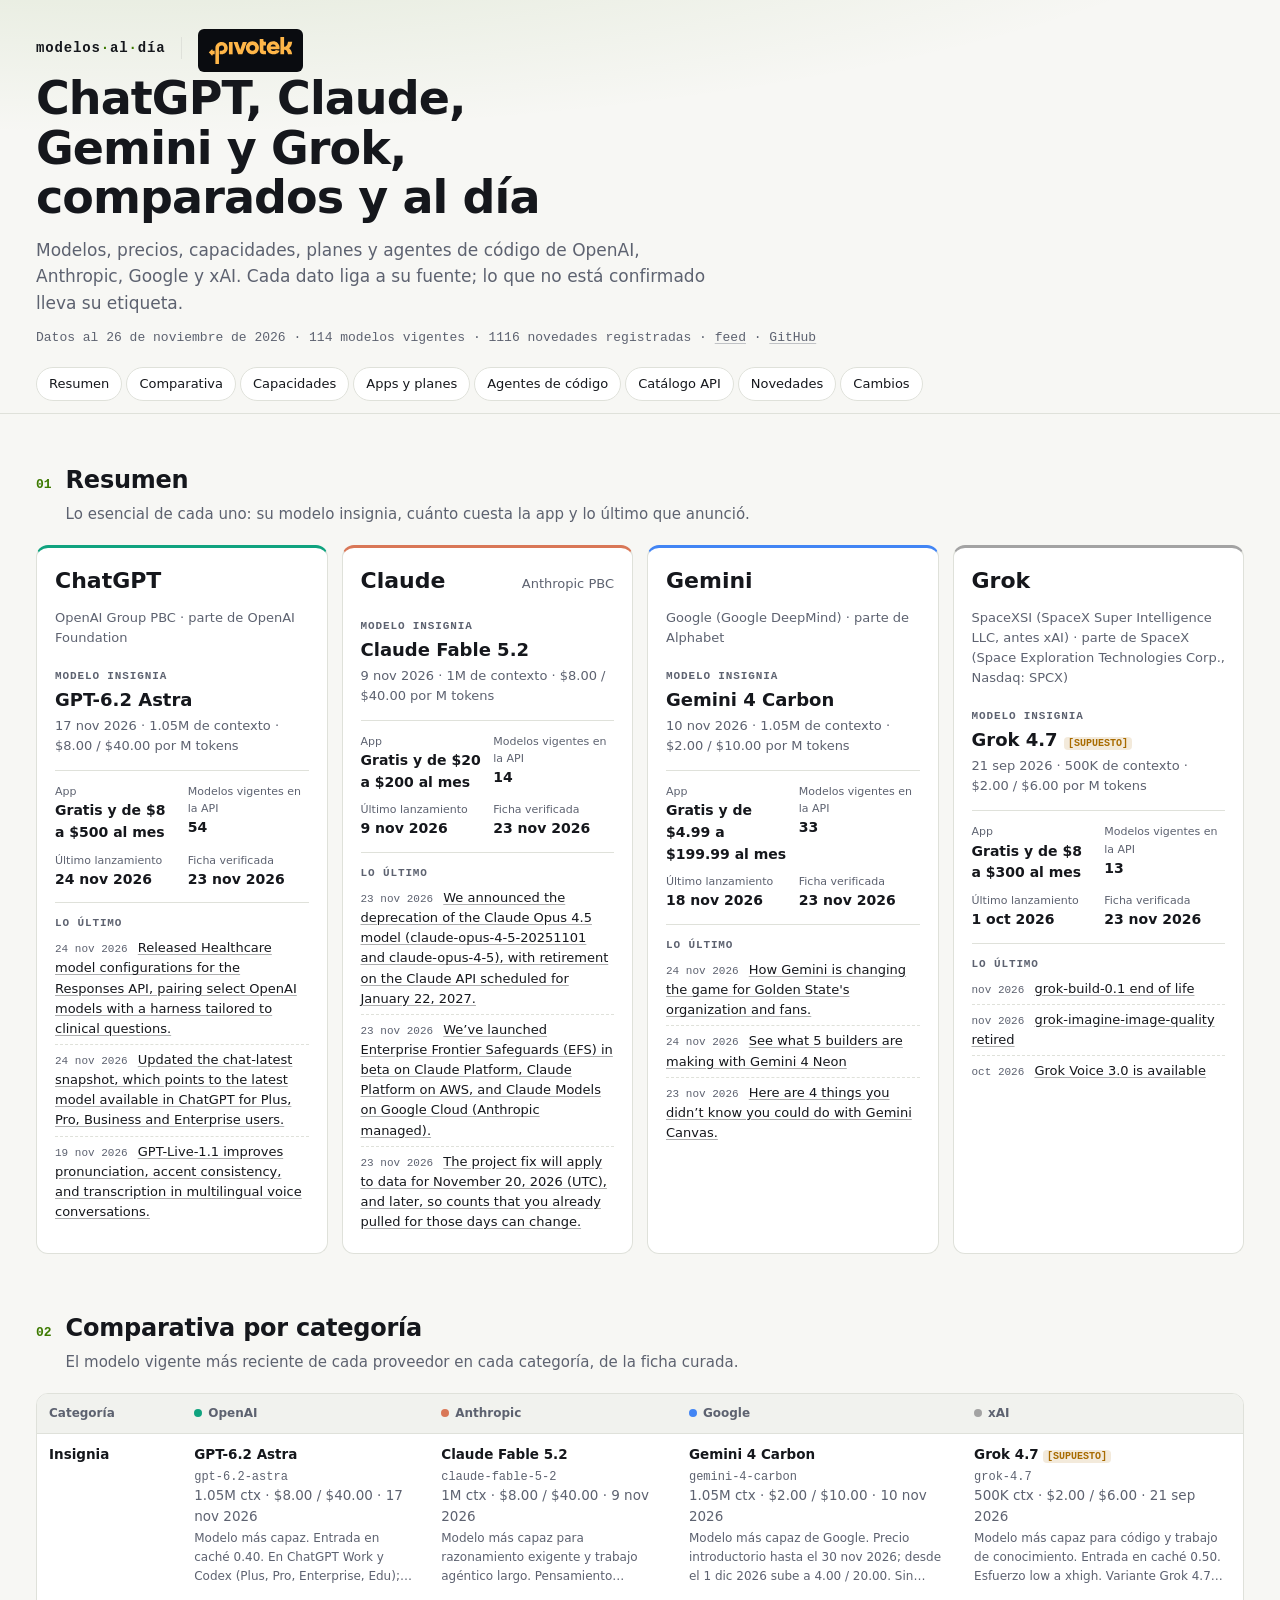
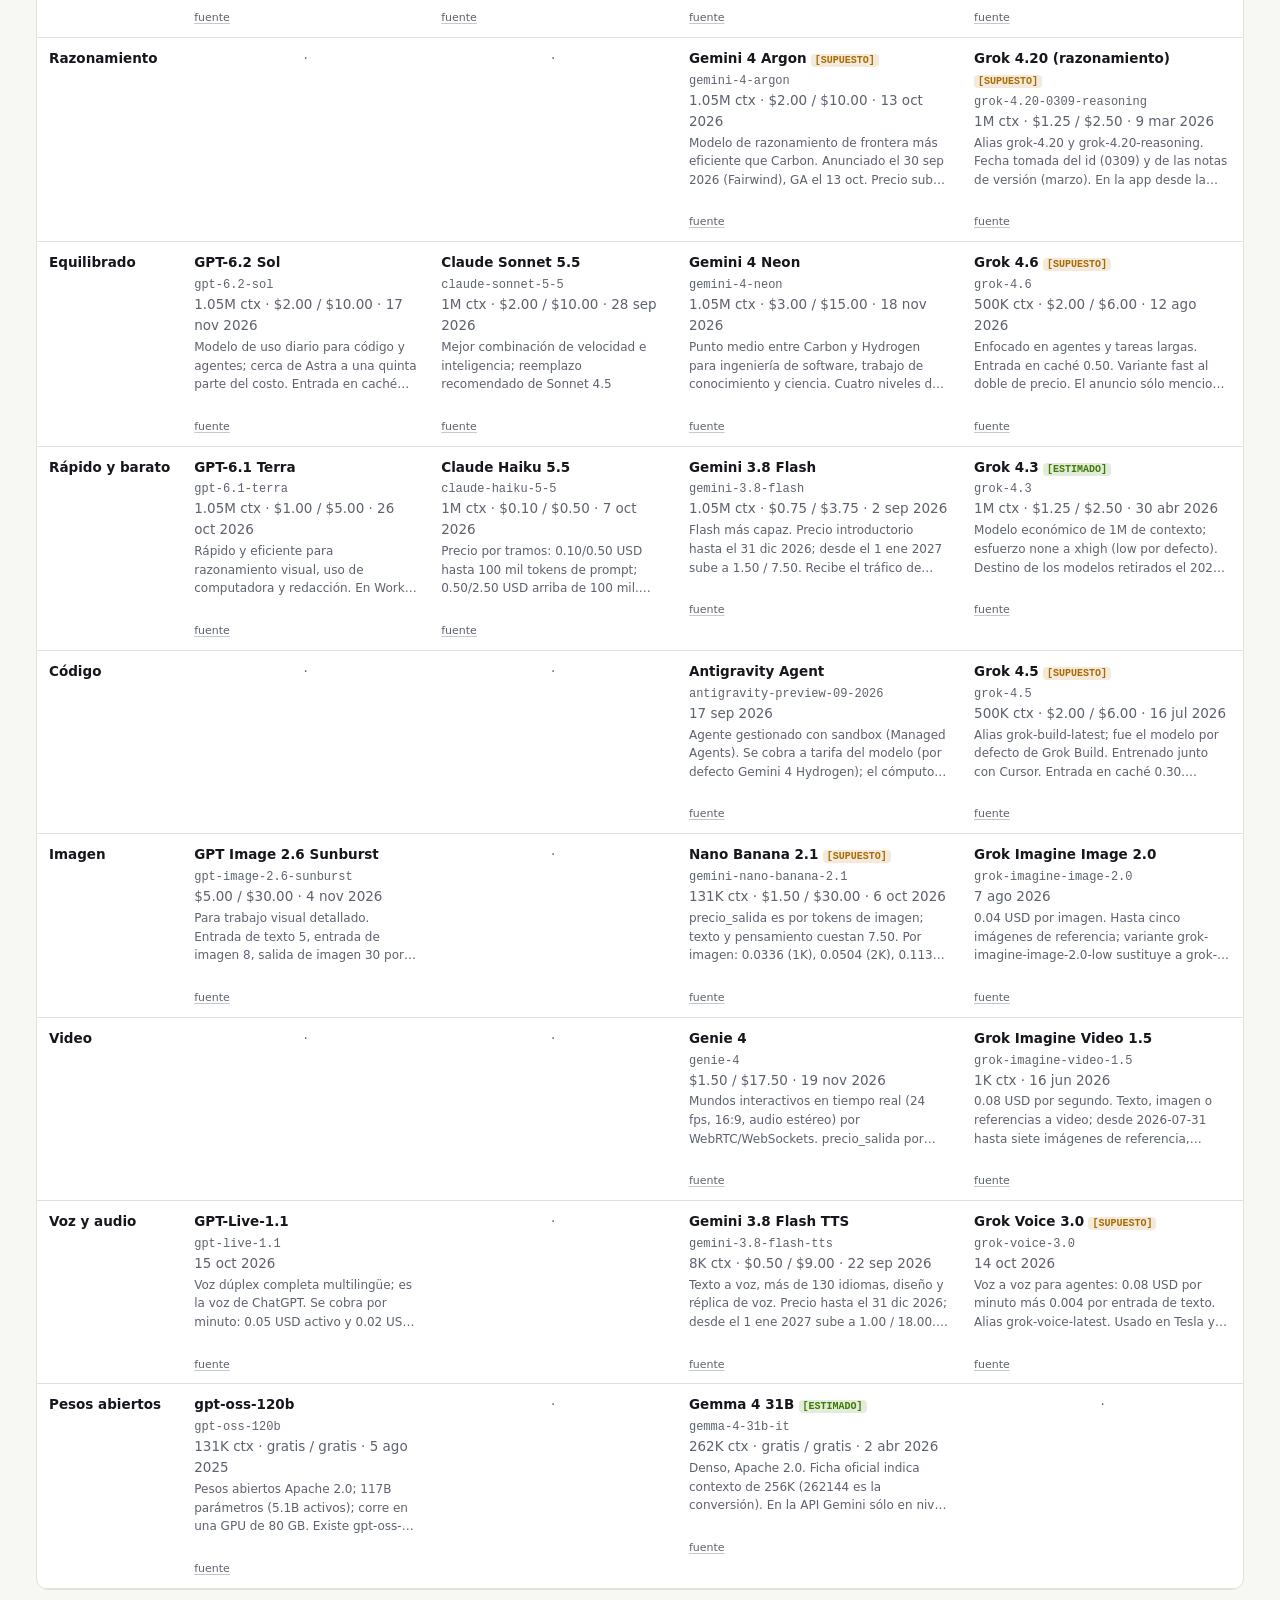
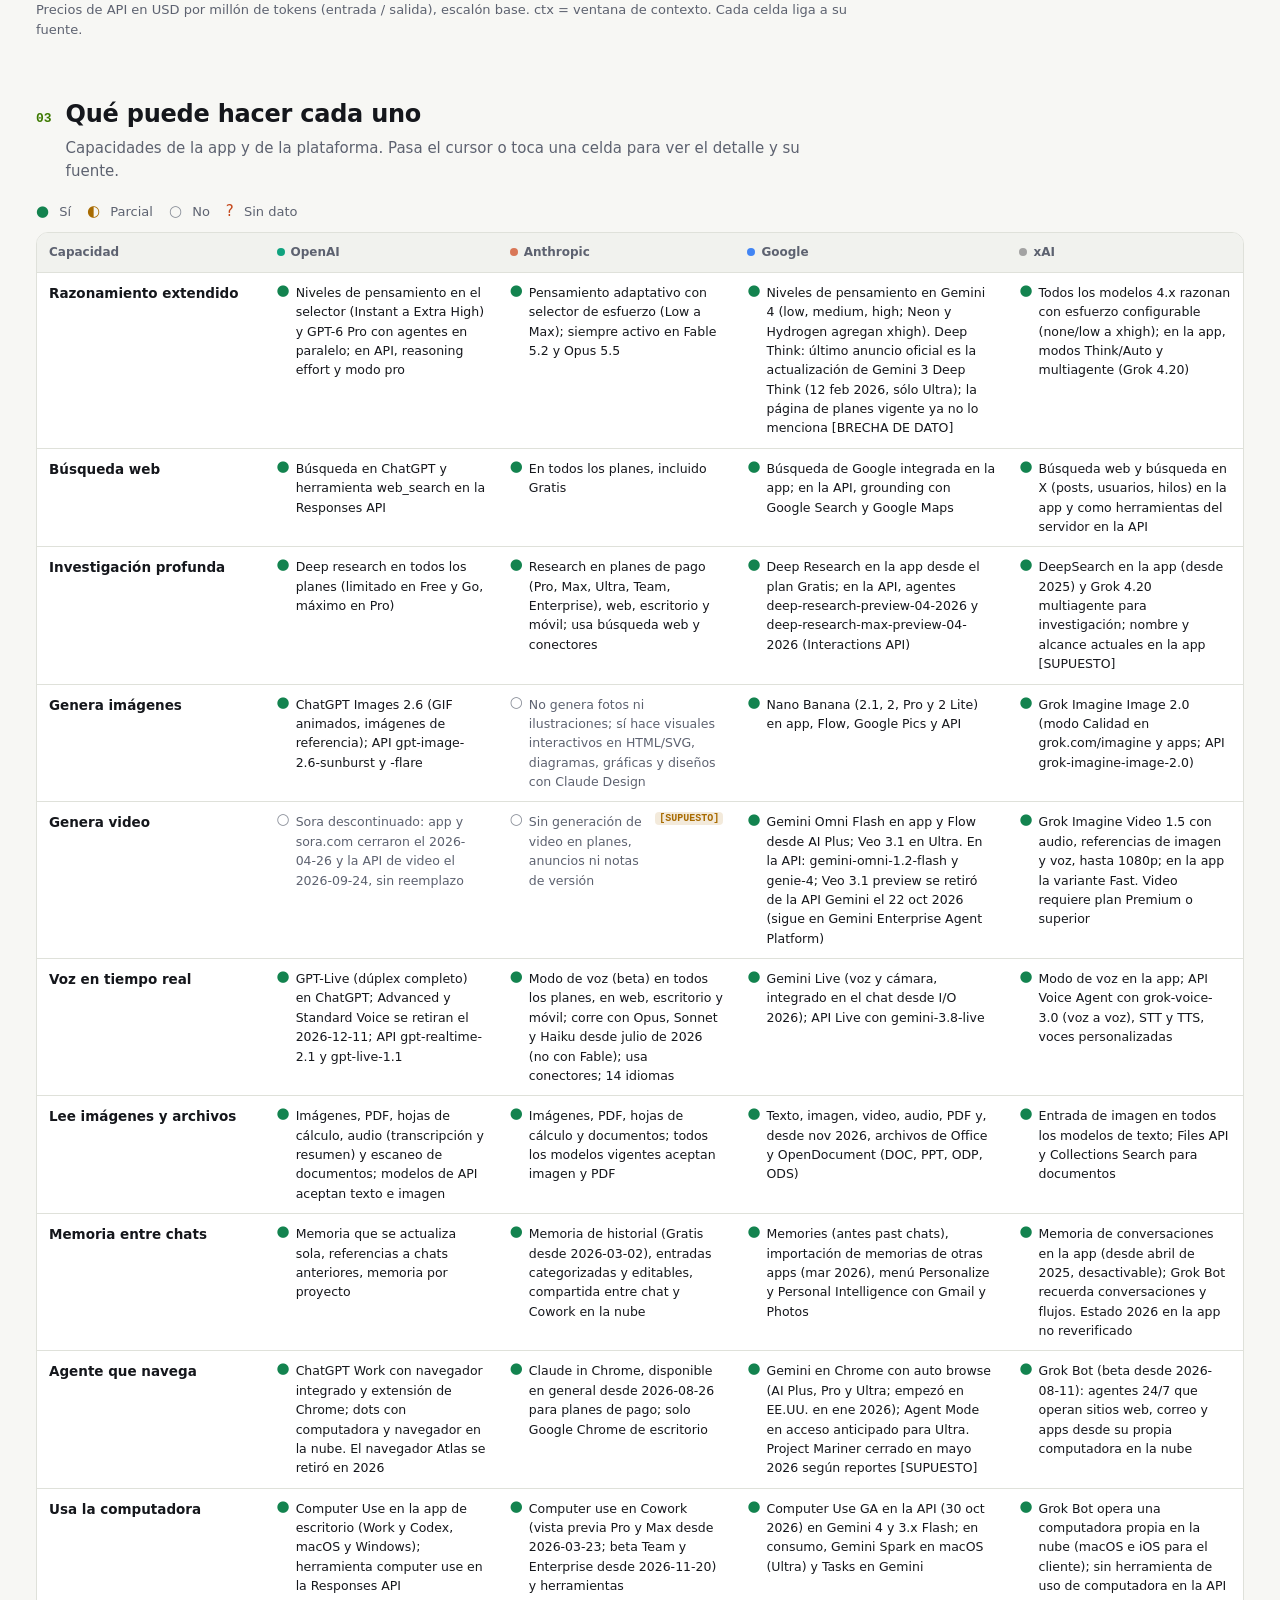
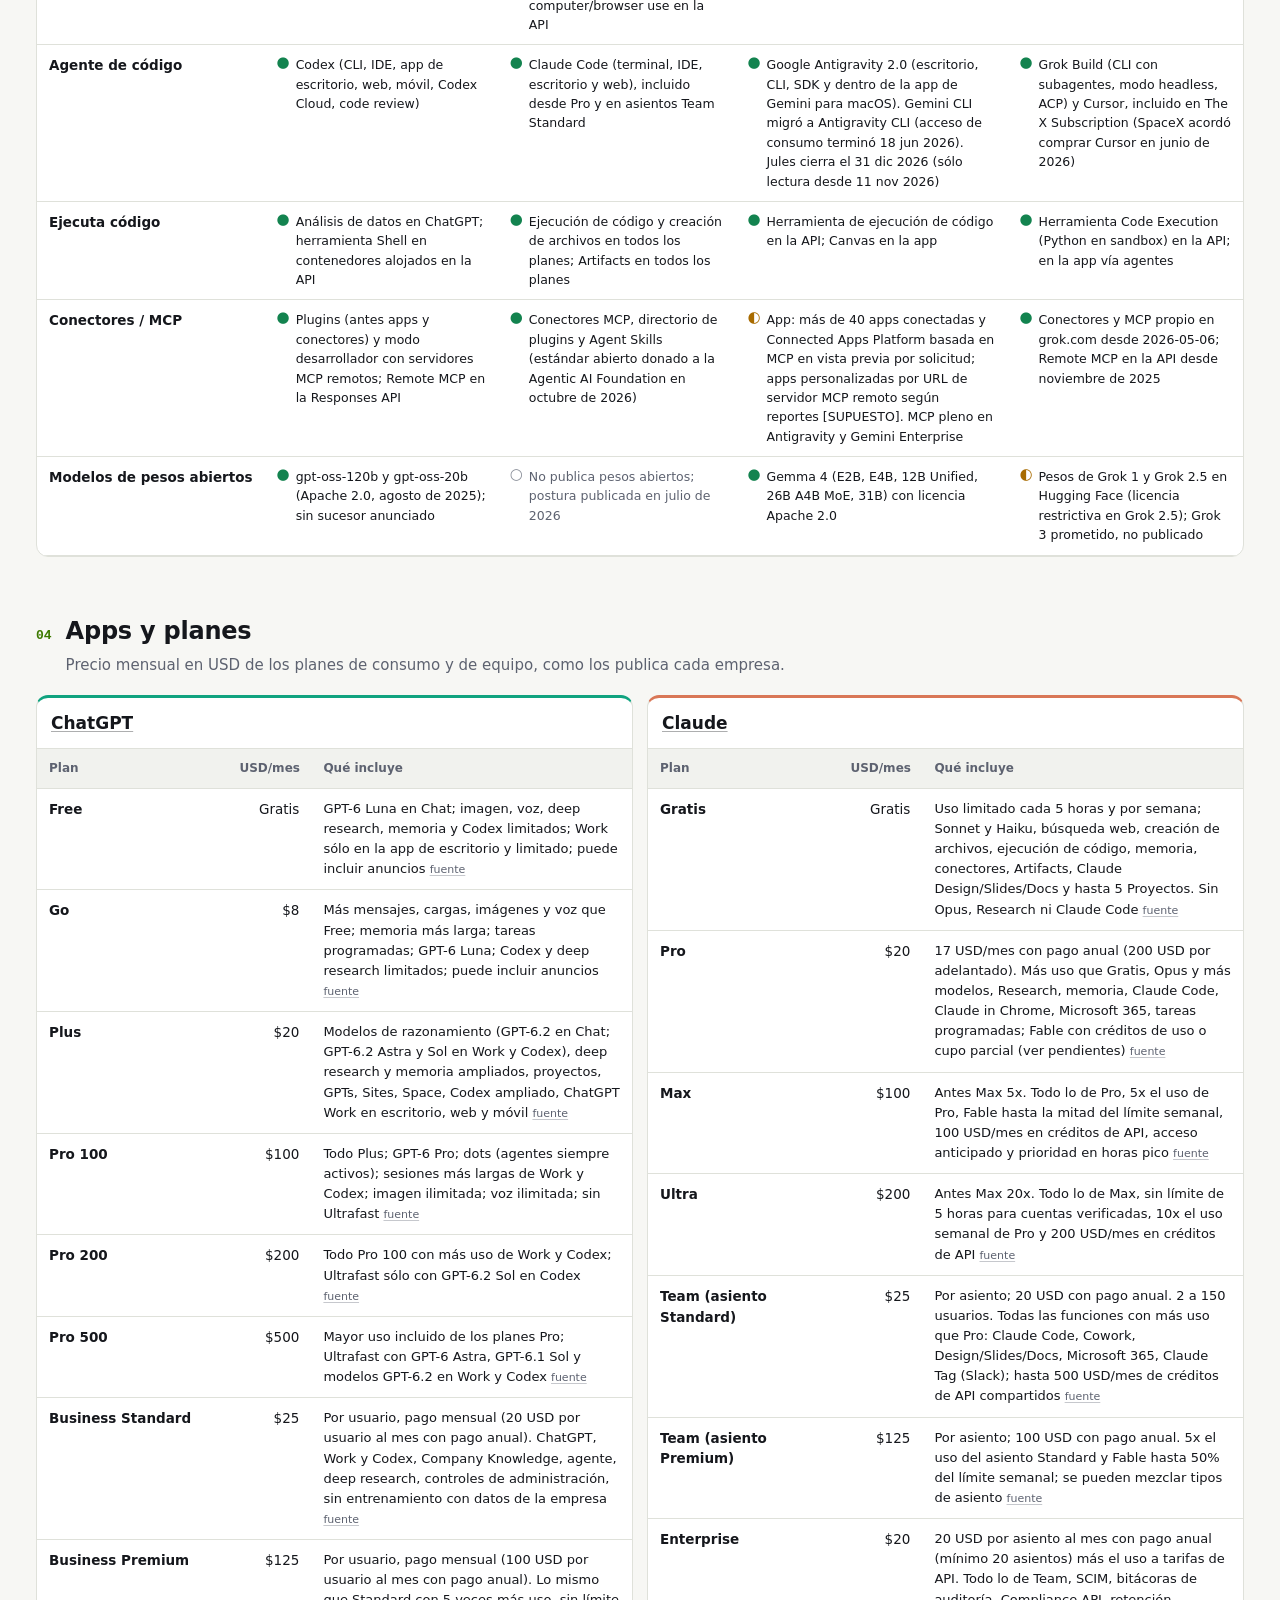
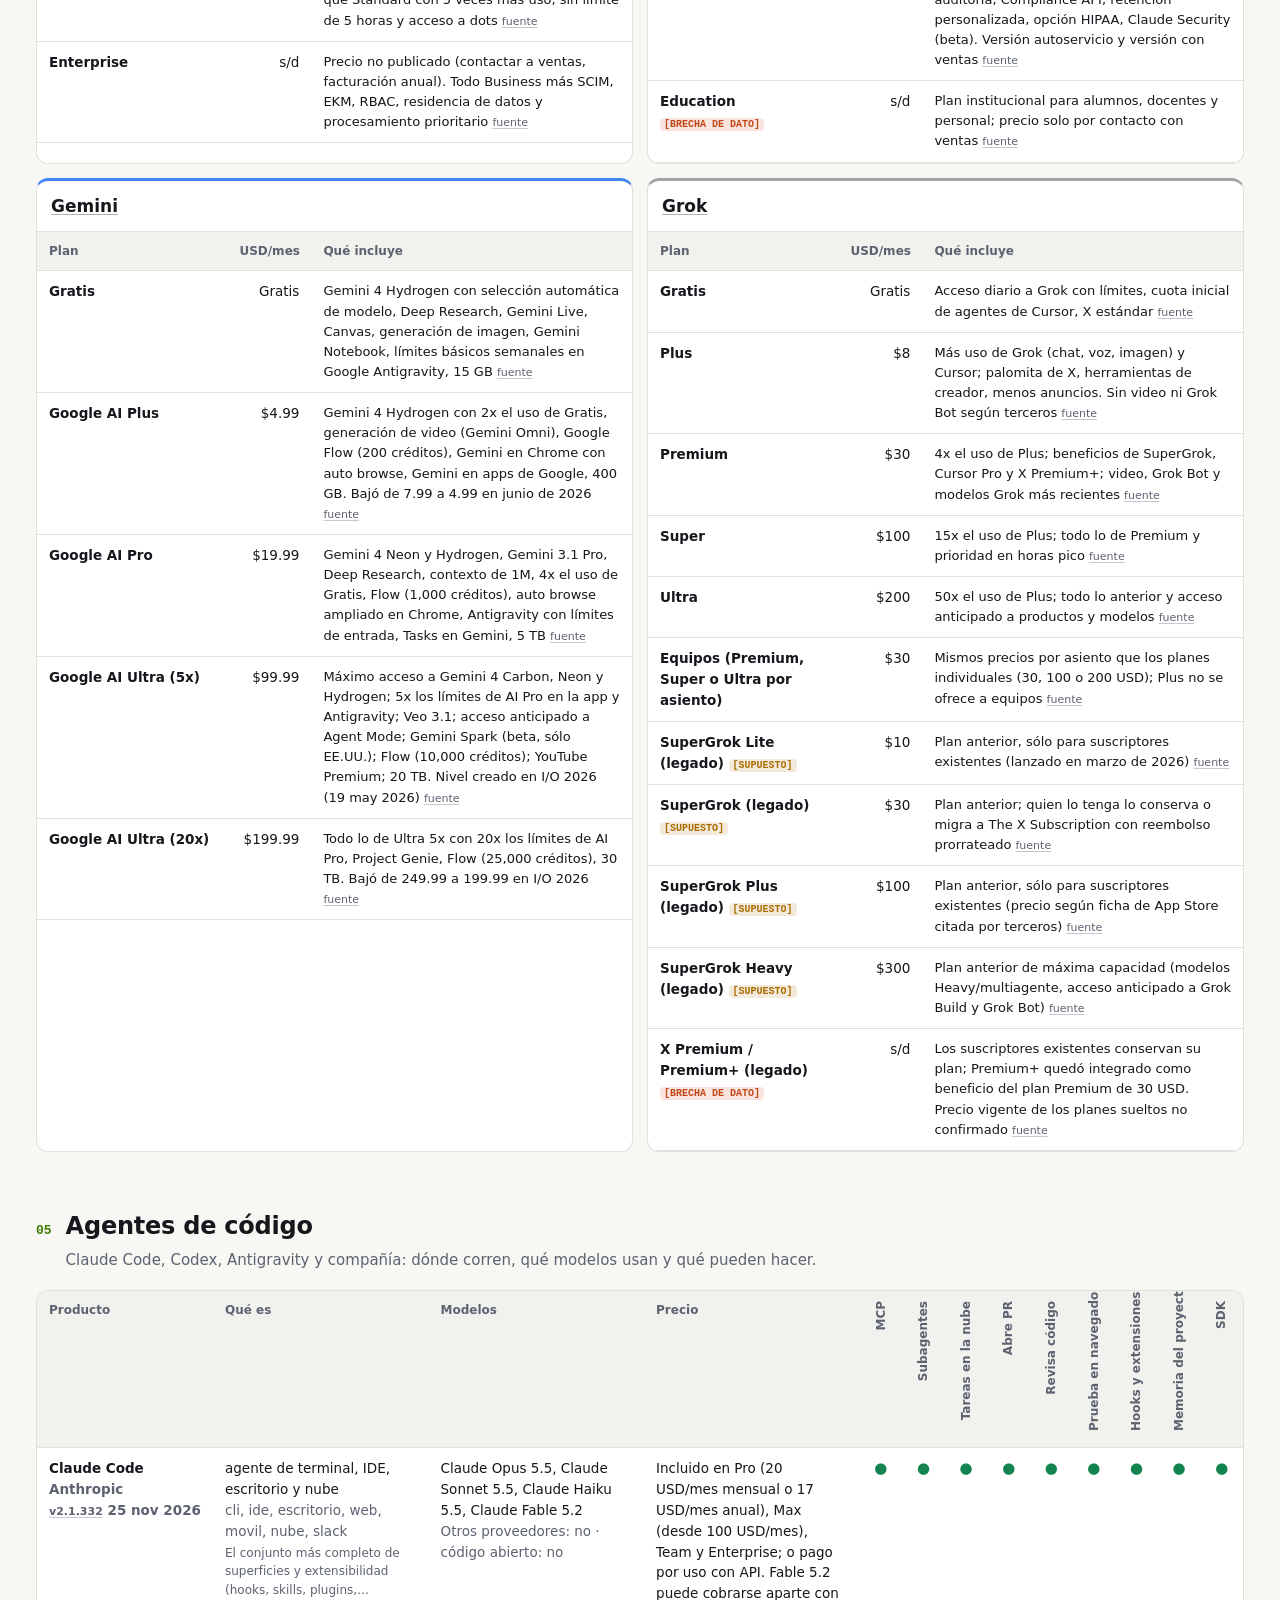
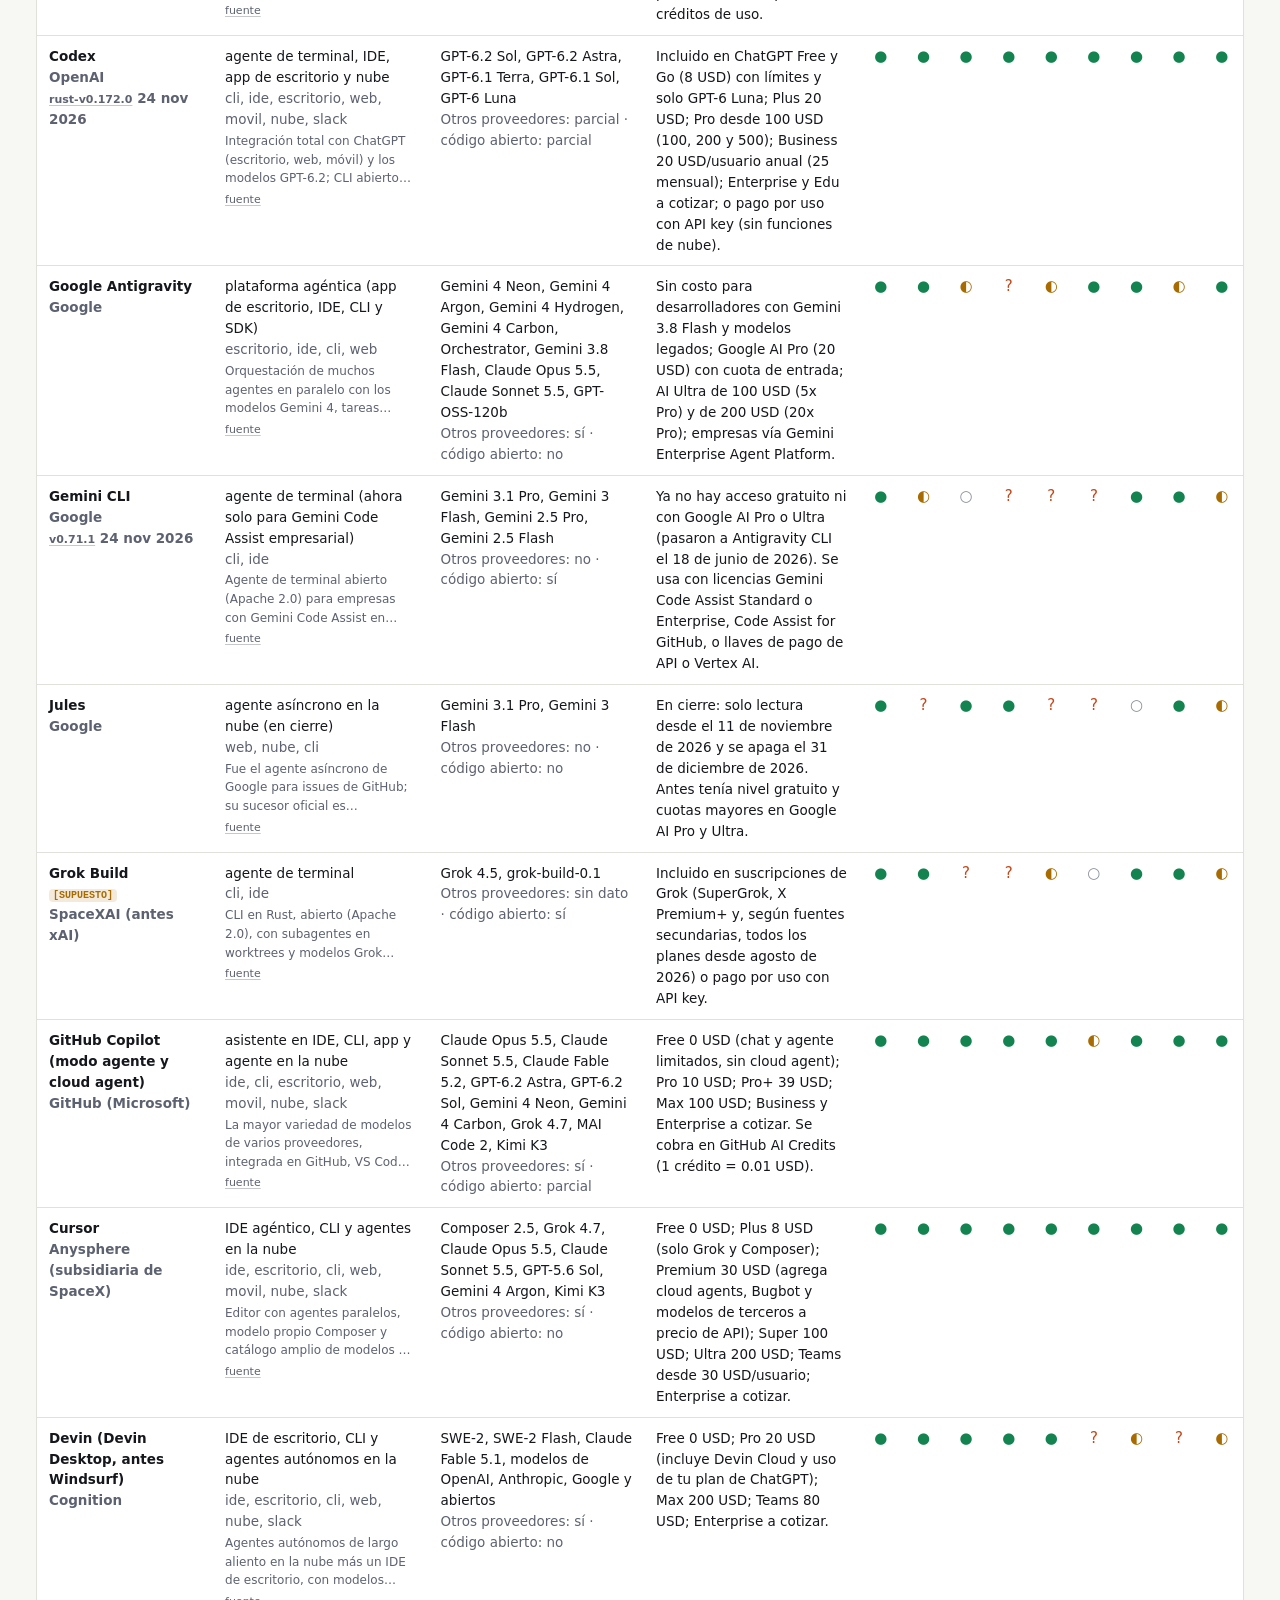
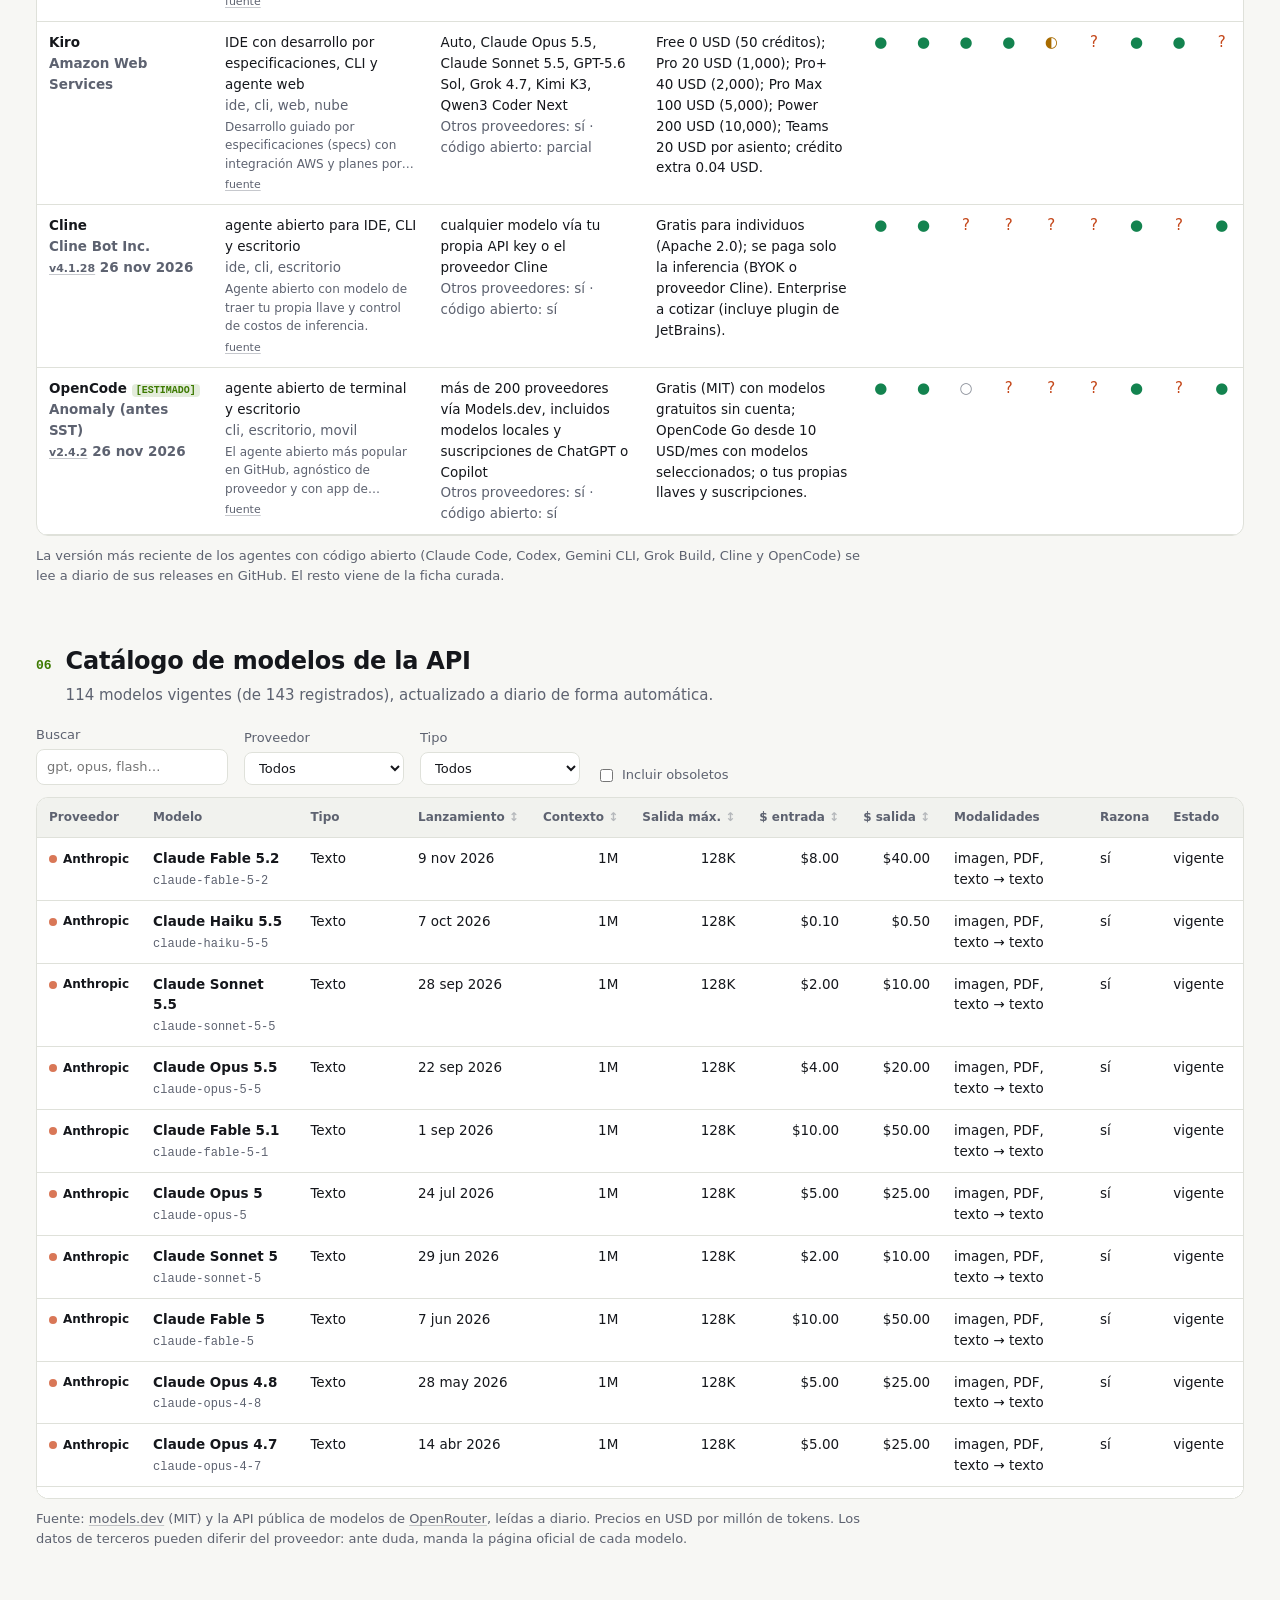
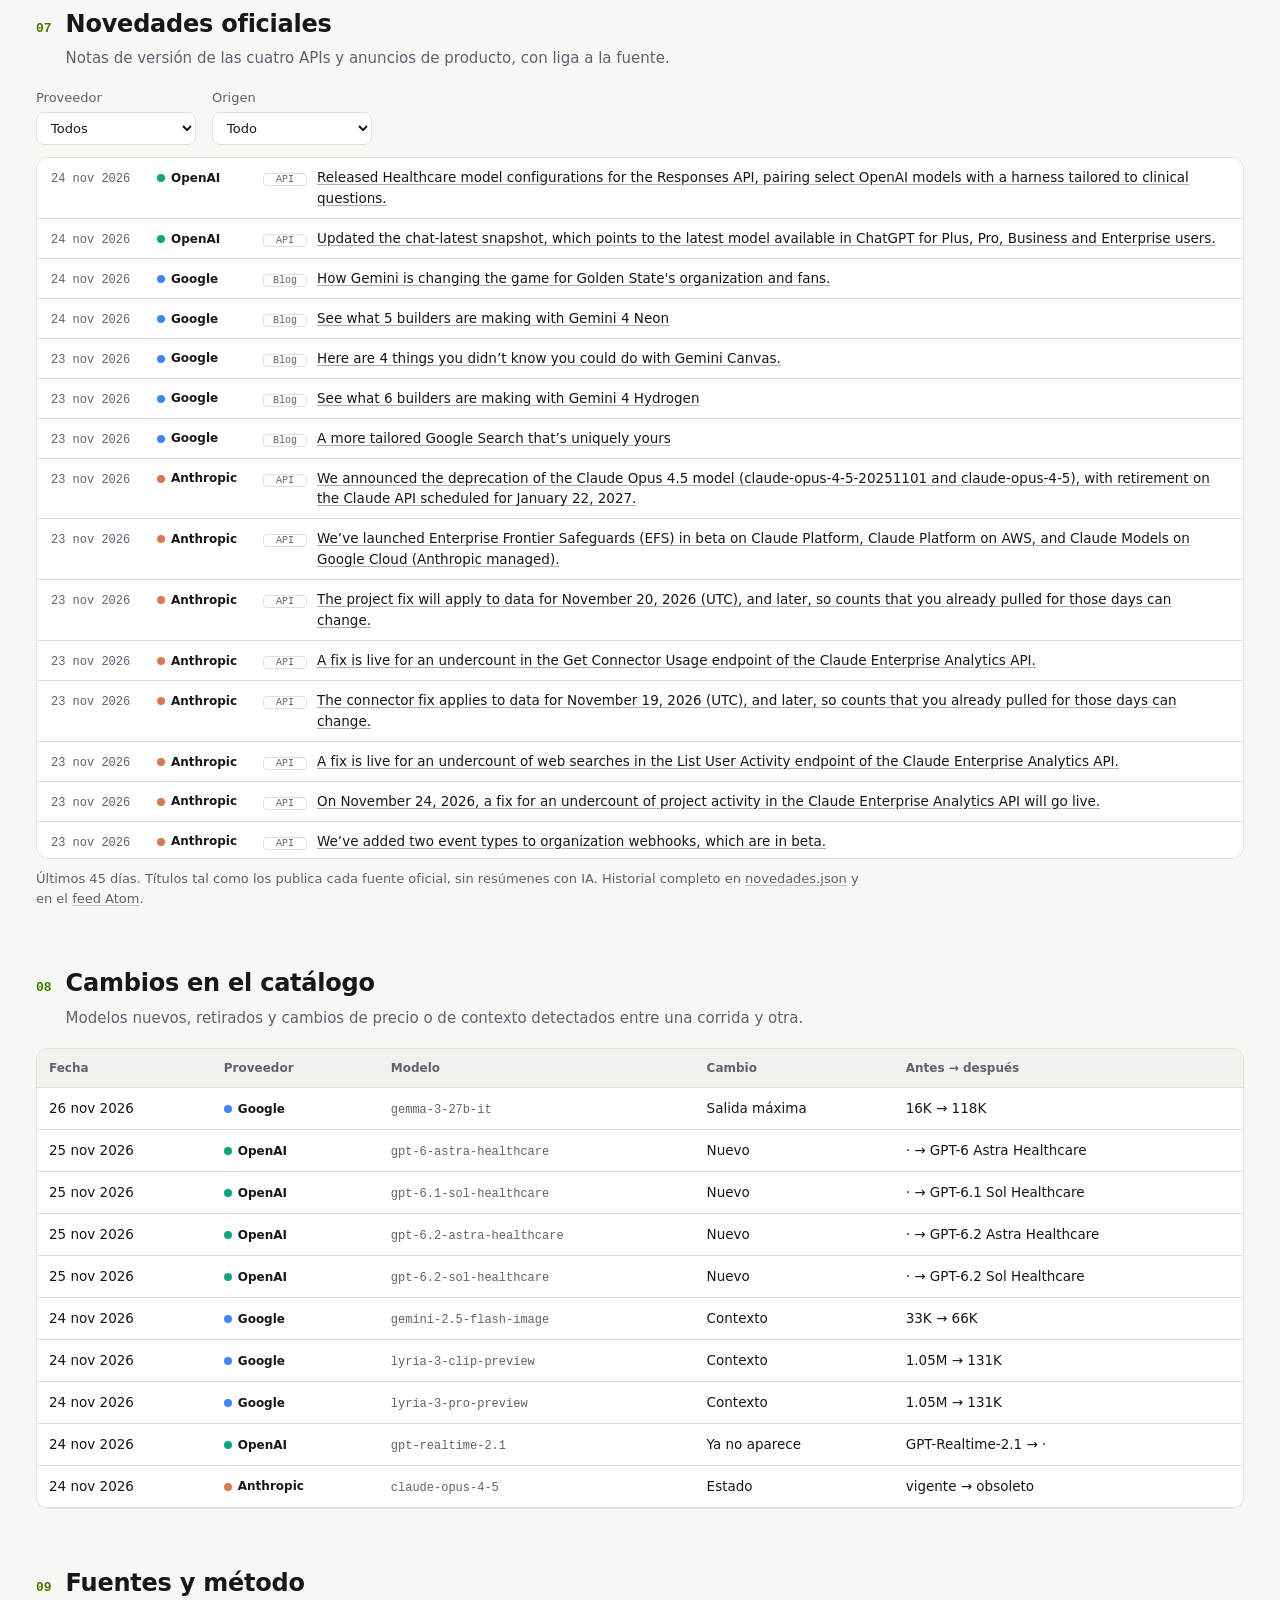
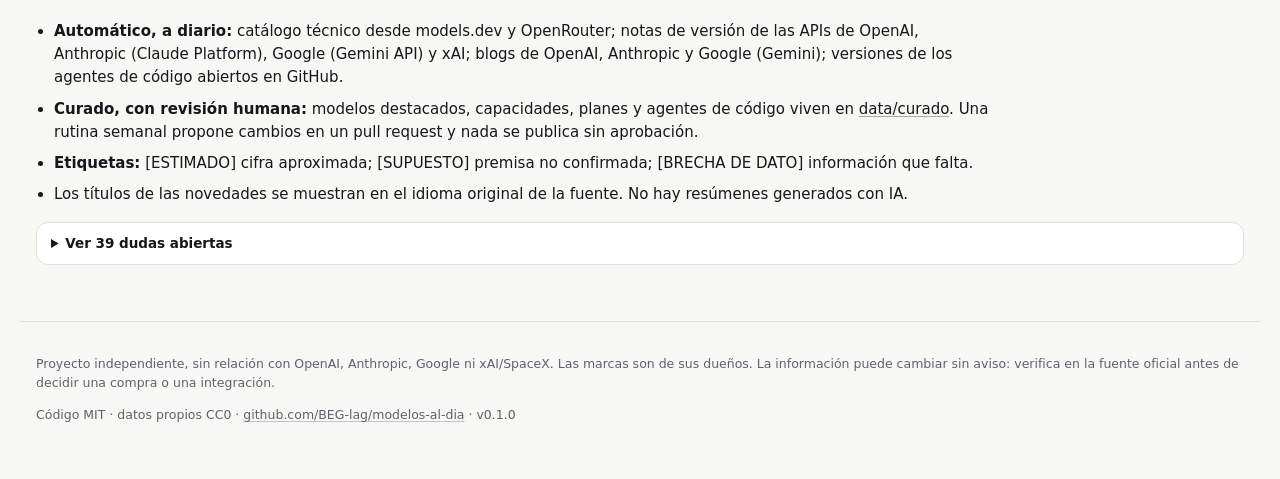
==== commit 4b72fdc9: "chore(datos): actualización 2026-11-26 (114 modelos vigentes, 1116 novedades)" ====
--- a/docs/index.html
+++ b/docs/index.html
@@ -16,14 +16,14 @@
     <h1>ChatGPT, Claude, Gemini y Grok, comparados y al día</h1>
     <p class="lede">Modelos, precios, capacidades, planes y agentes de código de OpenAI, Anthropic, Google y xAI.
     Cada dato liga a su fuente; lo que no está confirmado lleva su etiqueta.</p>
-    <p class="stamp">Datos al <time datetime="2026-11-25">25 de noviembre de 2026</time> ·
+    <p class="stamp">Datos al <time datetime="2026-11-26">26 de noviembre de 2026</time> ·
     114 modelos vigentes · 1116 novedades registradas ·
     <a href="feed.xml">feed</a> · <a href="https://github.com/BEG-lag/modelos-al-dia">GitHub</a></p>
     <nav aria-label="Secciones"><a href="#resumen">Resumen</a><a href="#comparativa">Comparativa</a><a href="#capacidades">Capacidades</a><a href="#planes">Apps y planes</a><a href="#agentes">Agentes de código</a><a href="#catalogo">Catálogo API</a><a href="#novedades">Novedades</a><a href="#cambios">Cambios</a></nav>
   </div>
 </header>
 <main class="wrap">
-<section id="resumen"><header class="sec"><span class="num">01</span><h2>Resumen</h2><p>Lo esencial de cada uno: su modelo insignia, cuánto cuesta la app y lo último que anunció.</p></header><div class="cards"><article class="card" style="--c:#10a37f"><header><h3>ChatGPT</h3><span class="muted">OpenAI Group PBC · parte de OpenAI Foundation</span></header><p class="label">Modelo insignia</p><p class="big">GPT-6.2 Astra</p><p class="muted">17 nov 2026 · 1.05M de contexto · $8.00 / $40.00 por M tokens</p><dl class="mini"><div><dt>App</dt><dd>Gratis y de $8 a $500 al mes</dd></div><div><dt>Modelos vigentes en la API</dt><dd>54</dd></div><div><dt>Último lanzamiento</dt><dd>24 nov 2026</dd></div><div><dt>Ficha verificada</dt><dd>23 nov 2026</dd></div></dl><p class="label">Lo último</p><ul class="news"><li><time datetime="2026-11-24">24 nov 2026</time> <a href="https://developers.openai.com/api/docs/changelog" rel="noopener">Released Healthcare model configurations for the Responses API, pairing select OpenAI models with a harness tailored to clinical questions.</a></li><li><time datetime="2026-11-24">24 nov 2026</time> <a href="https://developers.openai.com/api/docs/changelog" rel="noopener">Updated the chat-latest snapshot, which points to the latest model available in ChatGPT for Plus, Pro, Business and Enterprise users.</a></li><li><time datetime="2026-11-19">19 nov 2026</time> <a href="https://developers.openai.com/api/docs/changelog" rel="noopener">GPT-Live-1.1 improves pronunciation, accent consistency, and transcription in multilingual voice conversations.</a></li></ul></article><article class="card" style="--c:#d97757"><header><h3>Claude</h3><span class="muted">Anthropic PBC</span></header><p class="label">Modelo insignia</p><p class="big">Claude Fable 5.2</p><p class="muted">9 nov 2026 · 1M de contexto · $8.00 / $40.00 por M tokens</p><dl class="mini"><div><dt>App</dt><dd>Gratis y de $20 a $200 al mes</dd></div><div><dt>Modelos vigentes en la API</dt><dd>14</dd></div><div><dt>Último lanzamiento</dt><dd>9 nov 2026</dd></div><div><dt>Ficha verificada</dt><dd>23 nov 2026</dd></div></dl><p class="label">Lo último</p><ul class="news"><li><time datetime="2026-11-23">23 nov 2026</time> <a href="https://platform.claude.com/docs/en/release-notes/overview" rel="noopener">We announced the deprecation of the Claude Opus 4.5 model (claude-opus-4-5-20251101 and claude-opus-4-5), with retirement on the Claude API scheduled for January 22, 2027.</a></li><li><time datetime="2026-11-23">23 nov 2026</time> <a href="https://platform.claude.com/docs/en/release-notes/overview" rel="noopener">We’ve launched Enterprise Frontier Safeguards (EFS) in beta on Claude Platform, Claude Platform on AWS, and Claude Models on Google Cloud (Anthropic managed).</a></li><li><time datetime="2026-11-23">23 nov 2026</time> <a href="https://platform.claude.com/docs/en/release-notes/overview" rel="noopener">The project fix will apply to data for November 20, 2026 (UTC), and later, so counts that you already pulled for those days can change.</a></li></ul></article><article class="card" style="--c:#4285f4"><header><h3>Gemini</h3><span class="muted">Google (Google DeepMind) · parte de Alphabet</span></header><p class="label">Modelo insignia</p><p class="big">Gemini 4 Carbon</p><p class="muted">10 nov 2026 · 1.05M de contexto · $2.00 / $10.00 por M tokens</p><dl class="mini"><div><dt>App</dt><dd>Gratis y de $4.99 a $199.99 al mes</dd></div><div><dt>Modelos vigentes en la API</dt><dd>33</dd></div><div><dt>Último lanzamiento</dt><dd>18 nov 2026</dd></div><div><dt>Ficha verificada</dt><dd>23 nov 2026</dd></div></dl><p class="label">Lo último</p><ul class="news"><li><time datetime="2026-11-24">24 nov 2026</time> <a href="https://blog.google/products-and-platforms/products/gemini/gemini-golden-state/" rel="noopener">How Gemini is changing the game for Golden State&#x27;s organization and fans.</a></li><li><time datetime="2026-11-24">24 nov 2026</time> <a href="https://blog.google/innovation-and-ai/models-and-research/gemini-models/gemini-4-neon-builders/" rel="noopener">See what 5 builders are making with Gemini 4 Neon</a></li><li><time datetime="2026-11-23">23 nov 2026</time> <a href="https://blog.google/innovation-and-ai/products/gemini-app/gemini-canvas-tasks/" rel="noopener">Here are 4 things you didn’t know you could do with Gemini Canvas.</a></li></ul></article><article class="card" style="--c:#a3a3a3"><header><h3>Grok</h3><span class="muted">SpaceXSI (SpaceX Super Intelligence LLC, antes xAI) · parte de SpaceX (Space Exploration Technologies Corp., Nasdaq: SPCX)</span></header><p class="label">Modelo insignia</p><p class="big">Grok 4.7 <span class="tag tag-supuesto">[SUPUESTO]</span></p><p class="muted">21 sep 2026 · 500K de contexto · $2.00 / $6.00 por M tokens</p><dl class="mini"><div><dt>App</dt><dd>Gratis y de $8 a $300 al mes</dd></div><div><dt>Modelos vigentes en la API</dt><dd>13</dd></div><div><dt>Último lanzamiento</dt><dd>1 oct 2026</dd></div><div><dt>Ficha verificada</dt><dd>23 nov 2026</dd></div></dl><p class="label">Lo último</p><ul class="news"><li><time datetime="2026-11-01">nov 2026</time> <a href="https://docs.x.ai/docs/release-notes" rel="noopener">grok-build-0.1 end of life</a></li><li><time datetime="2026-11-01">nov 2026</time> <a href="https://docs.x.ai/docs/release-notes" rel="noopener">grok-imagine-image-quality retired</a></li><li><time datetime="2026-10-01">oct 2026</time> <a href="https://docs.x.ai/docs/release-notes" rel="noopener">Grok Voice 3.0 is available</a></li></ul></article></div></section><section id="comparativa"><header class="sec"><span class="num">02</span><h2>Comparativa por categoría</h2><p>El modelo vigente más reciente de cada proveedor en cada categoría, de la ficha curada.</p></header><div class="scroll"><table class="grid compare"><thead><tr><th scope="col">Categoría</th><th scope="col"><span class="chip" style="--c:#10a37f">OpenAI</span></th><th scope="col"><span class="chip" style="--c:#d97757">Anthropic</span></th><th scope="col"><span class="chip" style="--c:#4285f4">Google</span></th><th scope="col"><span class="chip" style="--c:#a3a3a3">xAI</span></th></tr></thead><tbody><tr><th scope="row">Insignia</th><td><strong>GPT-6.2 Astra</strong><br><code>gpt-6.2-astra</code><br><span class="muted">1.05M ctx · $8.00 / $40.00 · 17 nov 2026</span><br><span class="nota" title="Modelo más capaz. Entrada en caché 0.40. En ChatGPT Work y Codex (Plus, Pro, Enterprise, Edu); modo Ultrafast. Arriba de 272K tokens de entrada aplica tarifa de contexto largo.">Modelo más capaz. Entrada en caché 0.40. En ChatGPT Work y Codex (Plus, Pro, Enterprise, Edu); modo Ultrafast. Arriba de 272K tokens de entrada aplica tarifa de contexto largo.</span><br><a class="src" href="https://developers.openai.com/api/docs/models/gpt-6.2-astra" rel="noopener">fuente</a></td><td><strong>Claude Fable 5.2</strong><br><code>claude-fable-5-2</code><br><span class="muted">1M ctx · $8.00 / $40.00 · 9 nov 2026</span><br><span class="nota" title="Modelo más capaz para razonamiento exigente y trabajo agéntico largo. Pensamiento adaptativo siempre activo. Modo rápido a 16/80 USD. En la app con créditos de uso o cupo parcial según plan">Modelo más capaz para razonamiento exigente y trabajo agéntico largo. Pensamiento adaptativo siempre activo. Modo rápido a 16/80 USD. En la app con créditos de uso o cupo parcial según plan</span><br><a class="src" href="https://platform.claude.com/docs/en/about-claude/models/overview" rel="noopener">fuente</a></td><td><strong>Gemini 4 Carbon</strong><br><code>gemini-4-carbon</code><br><span class="muted">1.05M ctx · $2.00 / $10.00 · 10 nov 2026</span><br><span class="nota" title="Modelo más capaz de Google. Precio introductorio hasta el 30 nov 2026; desde el 1 dic 2026 sube a 4.00 / 20.00. Sin escalones por longitud de prompt. Salida de 65,536 por defecto, hasta 1M con long decode. Anunciado el 28 oct 2026 sólo para ciberdefensores (programa Fairwind); GA el 10 nov. En la app sólo para AI Ultra">Modelo más capaz de Google. Precio introductorio hasta el 30 nov 2026; desde el 1 dic 2026 sube a 4.00 / 20.00. Sin escalones por longitud de prompt. Salida de 65,536 por defecto, hasta 1M con long decode. Anunciado el 28 oct 2026 sólo para ciberdefensores (programa Fairwind); GA el 10 nov. En la app sólo para AI Ultra</span><br><a class="src" href="https://blog.google/innovation-and-ai/models-and-research/gemini-models/gemini-4-carbon-now-available/" rel="noopener">fuente</a></td><td><strong>Grok 4.7</strong> <span class="tag tag-supuesto">[SUPUESTO]</span><br><code>grok-4.7</code><br><span class="muted">500K ctx · $2.00 / $6.00 · 21 sep 2026</span><br><span class="nota" title="Modelo más capaz para código y trabajo de conocimiento. Entrada en caché 0.50. Esfuerzo low a xhigh. Variante Grok 4.7 Fast (doble velocidad, doble precio) sólo en Cursor y Grok Build. Salida máxima no publicada [BRECHA DE DATO]. Presencia en la app según Decrypt y Android Headlines, no en fuente oficial">Modelo más capaz para código y trabajo de conocimiento. Entrada en caché 0.50. Esfuerzo low a xhigh. Variante Grok 4.7 Fast (doble velocidad, doble precio) sólo en Cursor y Grok Build. Salida máxima no publicada [BRECHA DE DATO]. Presencia en la app según Decrypt y Android Headlines, no en fuente oficial</span><br><a class="src" href="https://docs.x.ai/docs/models/grok-4.7" rel="noopener">fuente</a></td></tr><tr><th scope="row">Razonamiento</th><td class="vacio">·</td><td class="vacio">·</td><td><strong>Gemini 4 Argon</strong> <span class="tag tag-supuesto">[SUPUESTO]</span><br><code>gemini-4-argon</code><br><span class="muted">1.05M ctx · $2.00 / $10.00 · 13 oct 2026</span><br><span class="nota" title="Modelo de razonamiento de frontera más eficiente que Carbon. Anunciado el 30 sep 2026 (Fairwind), GA el 13 oct. Precio sube a 4.00 / 20.00 el 1 dic 2026. Llegó a la app para Pro y Ultra en oct 2026, pero la página de planes vigente ya no lo lista; reportes dicen que Neon lo reemplazó en el selector (en_app false es supuesto)">Modelo de razonamiento de frontera más eficiente que Carbon. Anunciado el 30 sep 2026 (Fairwind), GA el 13 oct. Precio sube a 4.00 / 20.00 el 1 dic 2026. Llegó a la app para Pro y Ultra en oct 2026, pero la página de planes vigente ya no lo lista; reportes dicen que Neon lo reemplazó en el selector (en_app false es supuesto)</span><br><a class="src" href="https://aistudio.google.com/docs/models/gemini-4-argon" rel="noopener">fuente</a></td><td><strong>Grok 4.20 (razonamiento)</strong> <span class="tag tag-supuesto">[SUPUESTO]</span><br><code>grok-4.20-0309-reasoning</code><br><span class="muted">1M ctx · $1.25 / $2.50 · 9 mar 2026</span><br><span class="nota" title="Alias grok-4.20 y grok-4.20-reasoning. Fecha tomada del id (0309) y de las notas de versión (marzo). En la app desde la beta de febrero de 2026 [SUPUESTO]. Salida máxima no publicada">Alias grok-4.20 y grok-4.20-reasoning. Fecha tomada del id (0309) y de las notas de versión (marzo). En la app desde la beta de febrero de 2026 [SUPUESTO]. Salida máxima no publicada</span><br><a class="src" href="https://docs.x.ai/docs/models/grok-4.20-0309-reasoning" rel="noopener">fuente</a></td></tr><tr><th scope="row">Equilibrado</th><td><strong>GPT-6.2 Sol</strong><br><code>gpt-6.2-sol</code><br><span class="muted">1.05M ctx · $2.00 / $10.00 · 17 nov 2026</span><br><span class="nota" title="Modelo de uso diario para código y agentes; cerca de Astra a una quinta parte del costo. Entrada en caché 0.10. En Work y Codex.">Modelo de uso diario para código y agentes; cerca de Astra a una quinta parte del costo. Entrada en caché 0.10. En Work y Codex.</span><br><a class="src" href="https://developers.openai.com/api/docs/models/gpt-6.2-sol" rel="noopener">fuente</a></td><td><strong>Claude Sonnet 5.5</strong><br><code>claude-sonnet-5-5</code><br><span class="muted">1M ctx · $2.00 / $10.00 · 28 sep 2026</span><br><span class="nota" title="Mejor combinación de velocidad e inteligencia; reemplazo recomendado de Sonnet 4.5">Mejor combinación de velocidad e inteligencia; reemplazo recomendado de Sonnet 4.5</span><br><a class="src" href="https://platform.claude.com/docs/en/about-claude/models/overview" rel="noopener">fuente</a></td><td><strong>Gemini 4 Neon</strong><br><code>gemini-4-neon</code><br><span class="muted">1.05M ctx · $3.00 / $15.00 · 18 nov 2026</span><br><span class="nota" title="Punto medio entre Carbon y Hydrogen para ingeniería de software, trabajo de conocimiento y ciencia. Cuatro niveles de pensamiento (hasta xhigh). Precio plano en todo el contexto; caché 0.15. Salida hasta 1M con long decode. En la app para AI Pro y Ultra">Punto medio entre Carbon y Hydrogen para ingeniería de software, trabajo de conocimiento y ciencia. Cuatro niveles de pensamiento (hasta xhigh). Precio plano en todo el contexto; caché 0.15. Salida hasta 1M con long decode. En la app para AI Pro y Ultra</span><br><a class="src" href="https://blog.google/innovation-and-ai/models-and-research/gemini-models/introducing-gemini-4-neon/" rel="noopener">fuente</a></td><td><strong>Grok 4.6</strong> <span class="tag tag-supuesto">[SUPUESTO]</span><br><code>grok-4.6</code><br><span class="muted">500K ctx · $2.00 / $6.00 · 12 ago 2026</span><br><span class="nota" title="Enfocado en agentes y tareas largas. Entrada en caché 0.50. Variante fast al doble de precio. El anuncio sólo menciona Cursor, Grok Build y API; presencia en la app no confirmada. Salida máxima no publicada">Enfocado en agentes y tareas largas. Entrada en caché 0.50. Variante fast al doble de precio. El anuncio sólo menciona Cursor, Grok Build y API; presencia en la app no confirmada. Salida máxima no publicada</span><br><a class="src" href="https://docs.x.ai/docs/models/grok-4.6" rel="noopener">fuente</a></td></tr><tr><th scope="row">Rápido y barato</th><td><strong>GPT-6.1 Terra</strong><br><code>gpt-6.1-terra</code><br><span class="muted">1.05M ctx · $1.00 / $5.00 · 26 oct 2026</span><br><span class="nota" title="Rápido y eficiente para razonamiento visual, uso de computadora y redacción. En Work y Codex, no en Chat.">Rápido y eficiente para razonamiento visual, uso de computadora y redacción. En Work y Codex, no en Chat.</span><br><a class="src" href="https://developers.openai.com/api/docs/models/gpt-6.1-terra" rel="noopener">fuente</a></td><td><strong>Claude Haiku 5.5</strong><br><code>claude-haiku-5-5</code><br><span class="muted">1M ctx · $0.10 / $0.50 · 7 oct 2026</span><br><span class="nota" title="Precio por tramos: 0.10/0.50 USD hasta 100 mil tokens de prompt; 0.50/2.50 USD arriba de 100 mil. Primer Haiku con selector de esfuerzo">Precio por tramos: 0.10/0.50 USD hasta 100 mil tokens de prompt; 0.50/2.50 USD arriba de 100 mil. Primer Haiku con selector de esfuerzo</span><br><a class="src" href="https://platform.claude.com/docs/en/about-claude/pricing" rel="noopener">fuente</a></td><td><strong>Gemini 3.8 Flash</strong><br><code>gemini-3.8-flash</code><br><span class="muted">1.05M ctx · $0.75 / $3.75 · 2 sep 2026</span><br><span class="nota" title="Flash más capaz. Precio introductorio hasta el 31 dic 2026; desde el 1 ene 2027 sube a 1.50 / 7.50. Recibe el tráfico de gemini-3.7-flash (deprecado 8 oct 2026) y, desde el 1 dic 2026, el de gemini-2.5-pro. No aparece en la página de planes de la app">Flash más capaz. Precio introductorio hasta el 31 dic 2026; desde el 1 ene 2027 sube a 1.50 / 7.50. Recibe el tráfico de gemini-3.7-flash (deprecado 8 oct 2026) y, desde el 1 dic 2026, el de gemini-2.5-pro. No aparece en la página de planes de la app</span><br><a class="src" href="https://aistudio.google.com/docs/models/gemini-3.8-flash" rel="noopener">fuente</a></td><td><strong>Grok 4.3</strong> <span class="tag tag-estimado">[ESTIMADO]</span><br><code>grok-4.3</code><br><span class="muted">1M ctx · $1.25 / $2.50 · 30 abr 2026</span><br><span class="nota" title="Modelo económico de 1M de contexto; esfuerzo none a xhigh (low por defecto). Destino de los modelos retirados el 2026-05-15. Fecha de lanzamiento de catálogos de terceros (beta para SuperGrok en abril, GA ~2026-05-06). Salida máxima no publicada">Modelo económico de 1M de contexto; esfuerzo none a xhigh (low por defecto). Destino de los modelos retirados el 2026-05-15. Fecha de lanzamiento de catálogos de terceros (beta para SuperGrok en abril, GA ~2026-05-06). Salida máxima no publicada</span><br><a class="src" href="https://docs.x.ai/docs/models/grok-4.3" rel="noopener">fuente</a></td></tr><tr><th scope="row">Código</th><td class="vacio">·</td><td class="vacio">·</td><td><strong>Antigravity Agent</strong><br><code>antigravity-preview-09-2026</code><br><span class="muted">17 sep 2026</span><br><span class="nota" title="Agente gestionado con sandbox (Managed Agents). Se cobra a tarifa del modelo (por defecto Gemini 4 Hydrogen); el cómputo del entorno no se cobra en preview. Sustituye a antigravity-preview-05-2026">Agente gestionado con sandbox (Managed Agents). Se cobra a tarifa del modelo (por defecto Gemini 4 Hydrogen); el cómputo del entorno no se cobra en preview. Sustituye a antigravity-preview-05-2026</span><br><a class="src" href="https://aistudio.google.com/docs/changelog" rel="noopener">fuente</a></td><td><strong>Grok 4.5</strong> <span class="tag tag-supuesto">[SUPUESTO]</span><br><code>grok-4.5</code><br><span class="muted">500K ctx · $2.00 / $6.00 · 16 jul 2026</span><br><span class="nota" title="Alias grok-build-latest; fue el modelo por defecto de Grok Build. Entrenado junto con Cursor. Entrada en caché 0.30. Presencia en la app no confirmada. Salida máxima no publicada">Alias grok-build-latest; fue el modelo por defecto de Grok Build. Entrenado junto con Cursor. Entrada en caché 0.30. Presencia en la app no confirmada. Salida máxima no publicada</span><br><a class="src" href="https://docs.x.ai/docs/models/grok-4.5" rel="noopener">fuente</a></td></tr><tr><th scope="row">Imagen</th><td><strong>GPT Image 2.6 Sunburst</strong><br><code>gpt-image-2.6-sunburst</code><br><span class="muted">$5.00 / $30.00 · 4 nov 2026</span><br><span class="nota" title="Para trabajo visual detallado. Entrada de texto 5, entrada de imagen 8, salida de imagen 30 por millón de tokens. Base de ChatGPT Images 2.6 [SUPUESTO: cuál de las dos variantes usa la app].">Para trabajo visual detallado. Entrada de texto 5, entrada de imagen 8, salida de imagen 30 por millón de tokens. Base de ChatGPT Images 2.6 [SUPUESTO: cuál de las dos variantes usa la app].</span><br><a class="src" href="https://developers.openai.com/api/docs/models/gpt-image-2.6-sunburst" rel="noopener">fuente</a></td><td class="vacio">·</td><td><strong>Nano Banana 2.1</strong> <span class="tag tag-supuesto">[SUPUESTO]</span><br><code>gemini-nano-banana-2.1</code><br><span class="muted">131K ctx · $1.50 / $30.00 · 6 oct 2026</span><br><span class="nota" title="precio_salida es por tokens de imagen; texto y pensamiento cuestan 7.50. Por imagen: 0.0336 (1K), 0.0504 (2K), 0.113 (4K). La app usa Nano Banana, pero no se confirmó que sea esta versión">precio_salida es por tokens de imagen; texto y pensamiento cuestan 7.50. Por imagen: 0.0336 (1K), 0.0504 (2K), 0.113 (4K). La app usa Nano Banana, pero no se confirmó que sea esta versión</span><br><a class="src" href="https://aistudio.google.com/docs/models/gemini-nano-banana-2.1" rel="noopener">fuente</a></td><td><strong>Grok Imagine Image 2.0</strong><br><code>grok-imagine-image-2.0</code><br><span class="muted">7 ago 2026</span><br><span class="nota" title="0.04 USD por imagen. Hasta cinco imágenes de referencia; variante grok-imagine-image-2.0-low sustituye a grok-imagine-image-quality y -pro (retirados en noviembre de 2026). Modo Calidad en grok.com/imagine">0.04 USD por imagen. Hasta cinco imágenes de referencia; variante grok-imagine-image-2.0-low sustituye a grok-imagine-image-quality y -pro (retirados en noviembre de 2026). Modo Calidad en grok.com/imagine</span><br><a class="src" href="https://x.ai/news/grok-imagine-image-2" rel="noopener">fuente</a></td></tr><tr><th scope="row">Video</th><td class="vacio">·</td><td class="vacio">·</td><td><strong>Genie 4</strong><br><code>genie-4</code><br><span class="muted">$1.50 / $17.50 · 19 nov 2026</span><br><span class="nota" title="Mundos interactivos en tiempo real (24 fps, 16:9, audio estéreo) por WebRTC/WebSockets. precio_salida por tokens de video con audio (unos 0.10 USD por segundo); texto 9.00. En consumo existe Project Genie para Ultra 20x">Mundos interactivos en tiempo real (24 fps, 16:9, audio estéreo) por WebRTC/WebSockets. precio_salida por tokens de video con audio (unos 0.10 USD por segundo); texto 9.00. En consumo existe Project Genie para Ultra 20x</span><br><a class="src" href="https://aistudio.google.com/docs/pricing" rel="noopener">fuente</a></td><td><strong>Grok Imagine Video 1.5</strong><br><code>grok-imagine-video-1.5</code><br><span class="muted">1K ctx · 16 jun 2026</span><br><span class="nota" title="0.08 USD por segundo. Texto, imagen o referencias a video; desde 2026-07-31 hasta siete imágenes de referencia, referencia de voz y 1080p nativo. En la app se usa Video 1.5 Fast">0.08 USD por segundo. Texto, imagen o referencias a video; desde 2026-07-31 hasta siete imágenes de referencia, referencia de voz y 1080p nativo. En la app se usa Video 1.5 Fast</span><br><a class="src" href="https://x.ai/news/grok-imagine-video-1-5" rel="noopener">fuente</a></td></tr><tr><th scope="row">Voz y audio</th><td><strong>GPT-Live-1.1</strong><br><code>gpt-live-1.1</code><br><span class="muted">15 oct 2026</span><br><span class="nota" title="Voz dúplex completa multilingüe; es la voz de ChatGPT. Se cobra por minuto: 0.05 USD activo y 0.02 USD en espera, más el modelo de fondo.">Voz dúplex completa multilingüe; es la voz de ChatGPT. Se cobra por minuto: 0.05 USD activo y 0.02 USD en espera, más el modelo de fondo.</span><br><a class="src" href="https://developers.openai.com/api/docs/models/gpt-live-1.1" rel="noopener">fuente</a></td><td class="vacio">·</td><td><strong>Gemini 3.8 Flash TTS</strong><br><code>gemini-3.8-flash-tts</code><br><span class="muted">8K ctx · $0.50 / $9.00 · 22 sep 2026</span><br><span class="nota" title="Texto a voz, más de 130 idiomas, diseño y réplica de voz. Precio hasta el 31 dic 2026; desde el 1 ene 2027 sube a 1.00 / 18.00. Existe gemini-3.8-flash-lite-tts (0.50 / 6.00)">Texto a voz, más de 130 idiomas, diseño y réplica de voz. Precio hasta el 31 dic 2026; desde el 1 ene 2027 sube a 1.00 / 18.00. Existe gemini-3.8-flash-lite-tts (0.50 / 6.00)</span><br><a class="src" href="https://aistudio.google.com/docs/models/gemini-3.8-flash-tts" rel="noopener">fuente</a></td><td><strong>Grok Voice 3.0</strong> <span class="tag tag-supuesto">[SUPUESTO]</span><br><code>grok-voice-3.0</code><br><span class="muted">14 oct 2026</span><br><span class="nota" title="Voz a voz para agentes: 0.08 USD por minuto más 0.004 por entrada de texto. Alias grok-voice-latest. Usado en Tesla y en el modo de voz de Grok Bot; uso en la app de Grok [SUPUESTO]">Voz a voz para agentes: 0.08 USD por minuto más 0.004 por entrada de texto. Alias grok-voice-latest. Usado en Tesla y en el modo de voz de Grok Bot; uso en la app de Grok [SUPUESTO]</span><br><a class="src" href="https://x.ai/news/grok-voice-3" rel="noopener">fuente</a></td></tr><tr><th scope="row">Pesos abiertos</th><td><strong>gpt-oss-120b</strong><br><code>gpt-oss-120b</code><br><span class="muted">131K ctx · gratis / gratis · 5 ago 2025</span><br><span class="nota" title="Pesos abiertos Apache 2.0; 117B parámetros (5.1B activos); corre en una GPU de 80 GB. Existe gpt-oss-20b para equipos de 16 GB. Sin precio propio en la API de OpenAI.">Pesos abiertos Apache 2.0; 117B parámetros (5.1B activos); corre en una GPU de 80 GB. Existe gpt-oss-20b para equipos de 16 GB. Sin precio propio en la API de OpenAI.</span><br><a class="src" href="https://developers.openai.com/api/docs/models/gpt-oss-120b" rel="noopener">fuente</a></td><td class="vacio">·</td><td><strong>Gemma 4 31B</strong> <span class="tag tag-estimado">[ESTIMADO]</span><br><code>gemma-4-31b-it</code><br><span class="muted">262K ctx · gratis / gratis · 2 abr 2026</span><br><span class="nota" title="Denso, Apache 2.0. Ficha oficial indica contexto de 256K (262144 es la conversión). En la API Gemini sólo en nivel gratuito; sin precio de pago. Familia: E2B y E4B (128K, con audio), 12B Unified (256K, con audio, 3 jun 2026), 26B A4B">Denso, Apache 2.0. Ficha oficial indica contexto de 256K (262144 es la conversión). En la API Gemini sólo en nivel gratuito; sin precio de pago. Familia: E2B y E4B (128K, con audio), 12B Unified (256K, con audio, 3 jun 2026), 26B A4B</span><br><a class="src" href="https://gemma.ai/models/gemma-4/model-card/" rel="noopener">fuente</a></td><td class="vacio">·</td></tr></tbody></table></div><p class="foot">Precios de API en USD por millón de tokens (entrada / salida), escalón base. ctx = ventana de contexto. Cada celda liga a su fuente.</p></section><section id="capacidades"><header class="sec"><span class="num">03</span><h2>Qué puede hacer cada uno</h2><p>Capacidades de la app y de la plataforma. Pasa el cursor o toca una celda para ver el detalle y su fuente.</p></header><p class="legend"><span><span class="dot dot-si">●</span> Sí</span> <span><span class="dot dot-parcial">◐</span> Parcial</span> <span><span class="dot dot-no">○</span> No</span> <span><span class="dot dot-brecha">?</span> Sin dato</span></p><div class="scroll"><table class="grid caps"><thead><tr><th scope="col">Capacidad</th><th scope="col"><span class="chip" style="--c:#10a37f">OpenAI</span></th><th scope="col"><span class="chip" style="--c:#d97757">Anthropic</span></th><th scope="col"><span class="chip" style="--c:#4285f4">Google</span></th><th scope="col"><span class="chip" style="--c:#a3a3a3">xAI</span></th></tr></thead><tbody><tr><th scope="row">Razonamiento extendido</th><td class="cap cap-si" data-estado="si"><a href="https://help.openai.com/en/articles/6825453-chatgpt-release-notes" rel="noopener" title="Sí. Niveles de pensamiento en el selector (Instant a Extra High) y GPT-6 Pro con agentes en paralelo; en API, reasoning effort y modo pro"><span class="dot dot-si" aria-hidden="true">●</span><span class="cap-txt">Niveles de pensamiento en el selector (Instant a Extra High) y GPT-6 Pro con agentes en paralelo; en API, reasoning effort y modo pro</span></a></td><td class="cap cap-si" data-estado="si"><a href="https://support.claude.com/en/articles/8664678-what-claude-models-can-i-access" rel="noopener" title="Sí. Pensamiento adaptativo con selector de esfuerzo (Low a Max); siempre activo en Fable 5.2 y Opus 5.5"><span class="dot dot-si" aria-hidden="true">●</span><span class="cap-txt">Pensamiento adaptativo con selector de esfuerzo (Low a Max); siempre activo en Fable 5.2 y Opus 5.5</span></a></td><td class="cap cap-si" data-estado="si"><a href="https://gemini.google/release-notes/" rel="noopener" title="Sí. Niveles de pensamiento en Gemini 4 (low, medium, high; Neon y Hydrogen agregan xhigh). Deep Think: último anuncio oficial es la actualización de Gemini 3 Deep Think (12 feb 2026, sólo Ultra); la página de planes vigente ya no lo menciona [BRECHA DE DATO]"><span class="dot dot-si" aria-hidden="true">●</span><span class="cap-txt">Niveles de pensamiento en Gemini 4 (low, medium, high; Neon y Hydrogen agregan xhigh). Deep Think: último anuncio oficial es la actualización de Gemini 3 Deep Think (12 feb 2026, sólo Ultra); la página de planes vigente ya no lo menciona [BRECHA DE DATO]</span></a></td><td class="cap cap-si" data-estado="si"><a href="https://docs.x.ai/docs/models/grok-4.7" rel="noopener" title="Sí. Todos los modelos 4.x razonan con esfuerzo configurable (none/low a xhigh); en la app, modos Think/Auto y multiagente (Grok 4.20)"><span class="dot dot-si" aria-hidden="true">●</span><span class="cap-txt">Todos los modelos 4.x razonan con esfuerzo configurable (none/low a xhigh); en la app, modos Think/Auto y multiagente (Grok 4.20)</span></a></td></tr><tr><th scope="row">Búsqueda web</th><td class="cap cap-si" data-estado="si"><a href="https://developers.openai.com/api/docs/guides/tools" rel="noopener" title="Sí. Búsqueda en ChatGPT y herramienta web_search en la Responses API"><span class="dot dot-si" aria-hidden="true">●</span><span class="cap-txt">Búsqueda en ChatGPT y herramienta web_search en la Responses API</span></a></td><td class="cap cap-si" data-estado="si"><a href="https://claude.com/pricing" rel="noopener" title="Sí. En todos los planes, incluido Gratis"><span class="dot dot-si" aria-hidden="true">●</span><span class="cap-txt">En todos los planes, incluido Gratis</span></a></td><td class="cap cap-si" data-estado="si"><a href="https://aistudio.google.com/docs/models/gemini-4-carbon" rel="noopener" title="Sí. Búsqueda de Google integrada en la app; en la API, grounding con Google Search y Google Maps"><span class="dot dot-si" aria-hidden="true">●</span><span class="cap-txt">Búsqueda de Google integrada en la app; en la API, grounding con Google Search y Google Maps</span></a></td><td class="cap cap-si" data-estado="si"><a href="https://docs.x.ai/docs/guides/tools/overview" rel="noopener" title="Sí. Búsqueda web y búsqueda en X (posts, usuarios, hilos) en la app y como herramientas del servidor en la API"><span class="dot dot-si" aria-hidden="true">●</span><span class="cap-txt">Búsqueda web y búsqueda en X (posts, usuarios, hilos) en la app y como herramientas del servidor en la API</span></a></td></tr><tr><th scope="row">Investigación profunda</th><td class="cap cap-si" data-estado="si"><a href="https://chatgpt.com/pricing" rel="noopener" title="Sí. Deep research en todos los planes (limitado en Free y Go, máximo en Pro)"><span class="dot dot-si" aria-hidden="true">●</span><span class="cap-txt">Deep research en todos los planes (limitado en Free y Go, máximo en Pro)</span></a></td><td class="cap cap-si" data-estado="si"><a href="https://support.claude.com/en/articles/11088861-using-research-on-claude" rel="noopener" title="Sí. Research en planes de pago (Pro, Max, Ultra, Team, Enterprise), web, escritorio y móvil; usa búsqueda web y conectores"><span class="dot dot-si" aria-hidden="true">●</span><span class="cap-txt">Research en planes de pago (Pro, Max, Ultra, Team, Enterprise), web, escritorio y móvil; usa búsqueda web y conectores</span></a></td><td class="cap cap-si" data-estado="si"><a href="https://aistudio.google.com/docs/changelog" rel="noopener" title="Sí. Deep Research en la app desde el plan Gratis; en la API, agentes deep-research-preview-04-2026 y deep-research-max-preview-04-2026 (Interactions API)"><span class="dot dot-si" aria-hidden="true">●</span><span class="cap-txt">Deep Research en la app desde el plan Gratis; en la API, agentes deep-research-preview-04-2026 y deep-research-max-preview-04-2026 (Interactions API)</span></a></td><td class="cap cap-si" data-estado="si"><a href="https://x.ai/news/grok-3" rel="noopener" title="Sí. DeepSearch en la app (desde 2025) y Grok 4.20 multiagente para investigación; nombre y alcance actuales en la app [SUPUESTO]"><span class="dot dot-si" aria-hidden="true">●</span><span class="cap-txt">DeepSearch en la app (desde 2025) y Grok 4.20 multiagente para investigación; nombre y alcance actuales en la app [SUPUESTO]</span></a></td></tr><tr><th scope="row">Genera imágenes</th><td class="cap cap-si" data-estado="si"><a href="https://help.openai.com/en/articles/6825453-chatgpt-release-notes" rel="noopener" title="Sí. ChatGPT Images 2.6 (GIF animados, imágenes de referencia); API gpt-image-2.6-sunburst y -flare"><span class="dot dot-si" aria-hidden="true">●</span><span class="cap-txt">ChatGPT Images 2.6 (GIF animados, imágenes de referencia); API gpt-image-2.6-sunburst y -flare</span></a></td><td class="cap cap-no" data-estado="no"><a href="https://support.claude.com/en/articles/9002504-can-claude-produce-images" rel="noopener" title="No. No genera fotos ni ilustraciones; sí hace visuales interactivos en HTML/SVG, diagramas, gráficas y diseños con Claude Design"><span class="dot dot-no" aria-hidden="true">○</span><span class="cap-txt">No genera fotos ni ilustraciones; sí hace visuales interactivos en HTML/SVG, diagramas, gráficas y diseños con Claude Design</span></a></td><td class="cap cap-si" data-estado="si"><a href="https://aistudio.google.com/docs/models" rel="noopener" title="Sí. Nano Banana (2.1, 2, Pro y 2 Lite) en app, Flow, Google Pics y API"><span class="dot dot-si" aria-hidden="true">●</span><span class="cap-txt">Nano Banana (2.1, 2, Pro y 2 Lite) en app, Flow, Google Pics y API</span></a></td><td class="cap cap-si" data-estado="si"><a href="https://x.ai/news/grok-imagine-image-2" rel="noopener" title="Sí. Grok Imagine Image 2.0 (modo Calidad en grok.com/imagine y apps; API grok-imagine-image-2.0)"><span class="dot dot-si" aria-hidden="true">●</span><span class="cap-txt">Grok Imagine Image 2.0 (modo Calidad en grok.com/imagine y apps; API grok-imagine-image-2.0)</span></a></td></tr><tr><th scope="row">Genera video</th><td class="cap cap-no" data-estado="no"><a href="https://help.openai.com/articles/20001152-what-to-know-about-the-sora-discontinuation" rel="noopener" title="No. Sora descontinuado: app y sora.com cerraron el 2026-04-26 y la API de video el 2026-09-24, sin reemplazo"><span class="dot dot-no" aria-hidden="true">○</span><span class="cap-txt">Sora descontinuado: app y sora.com cerraron el 2026-04-26 y la API de video el 2026-09-24, sin reemplazo</span></a></td><td class="cap cap-no" data-estado="no"><a href="https://claude.com/pricing" rel="noopener" title="No. Sin generación de video en planes, anuncios ni notas de versión"><span class="dot dot-no" aria-hidden="true">○</span><span class="cap-txt">Sin generación de video en planes, anuncios ni notas de versión</span> <span class="tag tag-supuesto">[SUPUESTO]</span></a></td><td class="cap cap-si" data-estado="si"><a href="https://aistudio.google.com/docs/video" rel="noopener" title="Sí. Gemini Omni Flash en app y Flow desde AI Plus; Veo 3.1 en Ultra. En la API: gemini-omni-1.2-flash y genie-4; Veo 3.1 preview se retiró de la API Gemini el 22 oct 2026 (sigue en Gemini Enterprise Agent Platform)"><span class="dot dot-si" aria-hidden="true">●</span><span class="cap-txt">Gemini Omni Flash en app y Flow desde AI Plus; Veo 3.1 en Ultra. En la API: gemini-omni-1.2-flash y genie-4; Veo 3.1 preview se retiró de la API Gemini el 22 oct 2026 (sigue en Gemini Enterprise Agent Platform)</span></a></td><td class="cap cap-si" data-estado="si"><a href="https://x.ai/news/grok-imagine-video-1-5" rel="noopener" title="Sí. Grok Imagine Video 1.5 con audio, referencias de imagen y voz, hasta 1080p; en la app la variante Fast. Video requiere plan Premium o superior"><span class="dot dot-si" aria-hidden="true">●</span><span class="cap-txt">Grok Imagine Video 1.5 con audio, referencias de imagen y voz, hasta 1080p; en la app la variante Fast. Video requiere plan Premium o superior</span></a></td></tr><tr><th scope="row">Voz en tiempo real</th><td class="cap cap-si" data-estado="si"><a href="https://help.openai.com/en/articles/6825453-chatgpt-release-notes" rel="noopener" title="Sí. GPT-Live (dúplex completo) en ChatGPT; Advanced y Standard Voice se retiran el 2026-12-11; API gpt-realtime-2.1 y gpt-live-1.1"><span class="dot dot-si" aria-hidden="true">●</span><span class="cap-txt">GPT-Live (dúplex completo) en ChatGPT; Advanced y Standard Voice se retiran el 2026-12-11; API gpt-realtime-2.1 y gpt-live-1.1</span></a></td><td class="cap cap-si" data-estado="si"><a href="https://support.claude.com/en/articles/11101966-use-voice-mode" rel="noopener" title="Sí. Modo de voz (beta) en todos los planes, en web, escritorio y móvil; corre con Opus, Sonnet y Haiku desde julio de 2026 (no con Fable); usa conectores; 14 idiomas"><span class="dot dot-si" aria-hidden="true">●</span><span class="cap-txt">Modo de voz (beta) en todos los planes, en web, escritorio y móvil; corre con Opus, Sonnet y Haiku desde julio de 2026 (no con Fable); usa conectores; 14 idiomas</span></a></td><td class="cap cap-si" data-estado="si"><a href="https://gemini.google/release-notes/" rel="noopener" title="Sí. Gemini Live (voz y cámara, integrado en el chat desde I/O 2026); API Live con gemini-3.8-live"><span class="dot dot-si" aria-hidden="true">●</span><span class="cap-txt">Gemini Live (voz y cámara, integrado en el chat desde I/O 2026); API Live con gemini-3.8-live</span></a></td><td class="cap cap-si" data-estado="si"><a href="https://x.ai/news/grok-voice-3" rel="noopener" title="Sí. Modo de voz en la app; API Voice Agent con grok-voice-3.0 (voz a voz), STT y TTS, voces personalizadas"><span class="dot dot-si" aria-hidden="true">●</span><span class="cap-txt">Modo de voz en la app; API Voice Agent con grok-voice-3.0 (voz a voz), STT y TTS, voces personalizadas</span></a></td></tr><tr><th scope="row">Lee imágenes y archivos</th><td class="cap cap-si" data-estado="si"><a href="https://help.openai.com/en/articles/6825453-chatgpt-release-notes" rel="noopener" title="Sí. Imágenes, PDF, hojas de cálculo, audio (transcripción y resumen) y escaneo de documentos; modelos de API aceptan texto e imagen"><span class="dot dot-si" aria-hidden="true">●</span><span class="cap-txt">Imágenes, PDF, hojas de cálculo, audio (transcripción y resumen) y escaneo de documentos; modelos de API aceptan texto e imagen</span></a></td><td class="cap cap-si" data-estado="si"><a href="https://platform.claude.com/docs/en/build-with-claude/pdf-support" rel="noopener" title="Sí. Imágenes, PDF, hojas de cálculo y documentos; todos los modelos vigentes aceptan imagen y PDF"><span class="dot dot-si" aria-hidden="true">●</span><span class="cap-txt">Imágenes, PDF, hojas de cálculo y documentos; todos los modelos vigentes aceptan imagen y PDF</span></a></td><td class="cap cap-si" data-estado="si"><a href="https://aistudio.google.com/docs/changelog" rel="noopener" title="Sí. Texto, imagen, video, audio, PDF y, desde nov 2026, archivos de Office y OpenDocument (DOC, PPT, ODP, ODS)"><span class="dot dot-si" aria-hidden="true">●</span><span class="cap-txt">Texto, imagen, video, audio, PDF y, desde nov 2026, archivos de Office y OpenDocument (DOC, PPT, ODP, ODS)</span></a></td><td class="cap cap-si" data-estado="si"><a href="https://docs.x.ai/docs/models" rel="noopener" title="Sí. Entrada de imagen en todos los modelos de texto; Files API y Collections Search para documentos"><span class="dot dot-si" aria-hidden="true">●</span><span class="cap-txt">Entrada de imagen en todos los modelos de texto; Files API y Collections Search para documentos</span></a></td></tr><tr><th scope="row">Memoria entre chats</th><td class="cap cap-si" data-estado="si"><a href="https://help.openai.com/en/articles/6825453-chatgpt-release-notes" rel="noopener" title="Sí. Memoria que se actualiza sola, referencias a chats anteriores, memoria por proyecto"><span class="dot dot-si" aria-hidden="true">●</span><span class="cap-txt">Memoria que se actualiza sola, referencias a chats anteriores, memoria por proyecto</span></a></td><td class="cap cap-si" data-estado="si"><a href="https://support.claude.com/en/articles/12138966-release-notes" rel="noopener" title="Sí. Memoria de historial (Gratis desde 2026-03-02), entradas categorizadas y editables, compartida entre chat y Cowork en la nube"><span class="dot dot-si" aria-hidden="true">●</span><span class="cap-txt">Memoria de historial (Gratis desde 2026-03-02), entradas categorizadas y editables, compartida entre chat y Cowork en la nube</span></a></td><td class="cap cap-si" data-estado="si"><a href="https://gemini.google/release-notes/" rel="noopener" title="Sí. Memories (antes past chats), importación de memorias de otras apps (mar 2026), menú Personalize y Personal Intelligence con Gmail y Photos"><span class="dot dot-si" aria-hidden="true">●</span><span class="cap-txt">Memories (antes past chats), importación de memorias de otras apps (mar 2026), menú Personalize y Personal Intelligence con Gmail y Photos</span></a></td><td class="cap cap-si" data-estado="si"><a href="https://techcrunch.com/2025/04/16/xai-adds-a-memory-feature-to-grok" rel="noopener" title="Sí. Memoria de conversaciones en la app (desde abril de 2025, desactivable); Grok Bot recuerda conversaciones y flujos. Estado 2026 en la app no reverificado"><span class="dot dot-si" aria-hidden="true">●</span><span class="cap-txt">Memoria de conversaciones en la app (desde abril de 2025, desactivable); Grok Bot recuerda conversaciones y flujos. Estado 2026 en la app no reverificado</span></a></td></tr><tr><th scope="row">Agente que navega</th><td class="cap cap-si" data-estado="si"><a href="https://openai.com/index/chatgpt-for-your-most-ambitious-work" rel="noopener" title="Sí. ChatGPT Work con navegador integrado y extensión de Chrome; dots con computadora y navegador en la nube. El navegador Atlas se retiró en 2026"><span class="dot dot-si" aria-hidden="true">●</span><span class="cap-txt">ChatGPT Work con navegador integrado y extensión de Chrome; dots con computadora y navegador en la nube. El navegador Atlas se retiró en 2026</span></a></td><td class="cap cap-si" data-estado="si"><a href="https://support.claude.com/en/articles/12012173-get-started-with-claude-in-chrome" rel="noopener" title="Sí. Claude in Chrome, disponible en general desde 2026-08-26 para planes de pago; solo Google Chrome de escritorio"><span class="dot dot-si" aria-hidden="true">●</span><span class="cap-txt">Claude in Chrome, disponible en general desde 2026-08-26 para planes de pago; solo Google Chrome de escritorio</span></a></td><td class="cap cap-si" data-estado="si"><a href="https://gemini.google/us/subscriptions/?hl=en" rel="noopener" title="Sí. Gemini en Chrome con auto browse (AI Plus, Pro y Ultra; empezó en EE.UU. en ene 2026); Agent Mode en acceso anticipado para Ultra. Project Mariner cerrado en mayo 2026 según reportes [SUPUESTO]"><span class="dot dot-si" aria-hidden="true">●</span><span class="cap-txt">Gemini en Chrome con auto browse (AI Plus, Pro y Ultra; empezó en EE.UU. en ene 2026); Agent Mode en acceso anticipado para Ultra. Project Mariner cerrado en mayo 2026 según reportes [SUPUESTO]</span></a></td><td class="cap cap-si" data-estado="si"><a href="https://x.ai/news/introducing-grok-bot" rel="noopener" title="Sí. Grok Bot (beta desde 2026-08-11): agentes 24/7 que operan sitios web, correo y apps desde su propia computadora en la nube"><span class="dot dot-si" aria-hidden="true">●</span><span class="cap-txt">Grok Bot (beta desde 2026-08-11): agentes 24/7 que operan sitios web, correo y apps desde su propia computadora en la nube</span></a></td></tr><tr><th scope="row">Usa la computadora</th><td class="cap cap-si" data-estado="si"><a href="https://openai.com/index/chatgpt-for-your-most-ambitious-work" rel="noopener" title="Sí. Computer Use en la app de escritorio (Work y Codex, macOS y Windows); herramienta computer use en la Responses API"><span class="dot dot-si" aria-hidden="true">●</span><span class="cap-txt">Computer Use en la app de escritorio (Work y Codex, macOS y Windows); herramienta computer use en la Responses API</span></a></td><td class="cap cap-si" data-estado="si"><a href="https://support.claude.com/en/articles/12138966-release-notes" rel="noopener" title="Sí. Computer use en Cowork (vista previa Pro y Max desde 2026-03-23; beta Team y Enterprise desde 2026-11-20) y herramientas computer/browser use en la API"><span class="dot dot-si" aria-hidden="true">●</span><span class="cap-txt">Computer use en Cowork (vista previa Pro y Max desde 2026-03-23; beta Team y Enterprise desde 2026-11-20) y herramientas computer/browser use en la API</span></a></td><td class="cap cap-si" data-estado="si"><a href="https://aistudio.google.com/docs/changelog" rel="noopener" title="Sí. Computer Use GA en la API (30 oct 2026) en Gemini 4 y 3.x Flash; en consumo, Gemini Spark en macOS (Ultra) y Tasks en Gemini"><span class="dot dot-si" aria-hidden="true">●</span><span class="cap-txt">Computer Use GA en la API (30 oct 2026) en Gemini 4 y 3.x Flash; en consumo, Gemini Spark en macOS (Ultra) y Tasks en Gemini</span></a></td><td class="cap cap-si" data-estado="si"><a href="https://x.ai/news/introducing-grok-bot" rel="noopener" title="Sí. Grok Bot opera una computadora propia en la nube (macOS e iOS para el cliente); sin herramienta de uso de computadora en la API"><span class="dot dot-si" aria-hidden="true">●</span><span class="cap-txt">Grok Bot opera una computadora propia en la nube (macOS e iOS para el cliente); sin herramienta de uso de computadora en la API</span></a></td></tr><tr><th scope="row">Agente de código</th><td class="cap cap-si" data-estado="si"><a href="https://learn.chatgpt.com/docs/pricing" rel="noopener" title="Sí. Codex (CLI, IDE, app de escritorio, web, móvil, Codex Cloud, code review)"><span class="dot dot-si" aria-hidden="true">●</span><span class="cap-txt">Codex (CLI, IDE, app de escritorio, web, móvil, Codex Cloud, code review)</span></a></td><td class="cap cap-si" data-estado="si"><a href="https://claude.com/pricing" rel="noopener" title="Sí. Claude Code (terminal, IDE, escritorio y web), incluido desde Pro y en asientos Team Standard"><span class="dot dot-si" aria-hidden="true">●</span><span class="cap-txt">Claude Code (terminal, IDE, escritorio y web), incluido desde Pro y en asientos Team Standard</span></a></td><td class="cap cap-si" data-estado="si"><a href="https://developers.googleblog.com/an-important-update-transitioning-gemini-cli-to-antigravity-cli/" rel="noopener" title="Sí. Google Antigravity 2.0 (escritorio, CLI, SDK y dentro de la app de Gemini para macOS). Gemini CLI migró a Antigravity CLI (acceso de consumo terminó 18 jun 2026). Jules cierra el 31 dic 2026 (sólo lectura desde 11 nov 2026)"><span class="dot dot-si" aria-hidden="true">●</span><span class="cap-txt">Google Antigravity 2.0 (escritorio, CLI, SDK y dentro de la app de Gemini para macOS). Gemini CLI migró a Antigravity CLI (acceso de consumo terminó 18 jun 2026). Jules cierra el 31 dic 2026 (sólo lectura desde 11 nov 2026)</span></a></td><td class="cap cap-si" data-estado="si"><a href="https://x.ai/news/grok-build-cli" rel="noopener" title="Sí. Grok Build (CLI con subagentes, modo headless, ACP) y Cursor, incluido en The X Subscription (SpaceX acordó comprar Cursor en junio de 2026)"><span class="dot dot-si" aria-hidden="true">●</span><span class="cap-txt">Grok Build (CLI con subagentes, modo headless, ACP) y Cursor, incluido en The X Subscription (SpaceX acordó comprar Cursor en junio de 2026)</span></a></td></tr><tr><th scope="row">Ejecuta código</th><td class="cap cap-si" data-estado="si"><a href="https://developers.openai.com/api/docs/guides/tools" rel="noopener" title="Sí. Análisis de datos en ChatGPT; herramienta Shell en contenedores alojados en la API"><span class="dot dot-si" aria-hidden="true">●</span><span class="cap-txt">Análisis de datos en ChatGPT; herramienta Shell en contenedores alojados en la API</span></a></td><td class="cap cap-si" data-estado="si"><a href="https://claude.com/pricing" rel="noopener" title="Sí. Ejecución de código y creación de archivos en todos los planes; Artifacts en todos los planes"><span class="dot dot-si" aria-hidden="true">●</span><span class="cap-txt">Ejecución de código y creación de archivos en todos los planes; Artifacts en todos los planes</span></a></td><td class="cap cap-si" data-estado="si"><a href="https://aistudio.google.com/docs/models/gemini-4-carbon" rel="noopener" title="Sí. Herramienta de ejecución de código en la API; Canvas en la app"><span class="dot dot-si" aria-hidden="true">●</span><span class="cap-txt">Herramienta de ejecución de código en la API; Canvas en la app</span></a></td><td class="cap cap-si" data-estado="si"><a href="https://docs.x.ai/docs/guides/tools/overview" rel="noopener" title="Sí. Herramienta Code Execution (Python en sandbox) en la API; en la app vía agentes"><span class="dot dot-si" aria-hidden="true">●</span><span class="cap-txt">Herramienta Code Execution (Python en sandbox) en la API; en la app vía agentes</span></a></td></tr><tr><th scope="row">Conectores / MCP</th><td class="cap cap-si" data-estado="si"><a href="https://developers.openai.com/api/docs/guides/developer-mode" rel="noopener" title="Sí. Plugins (antes apps y conectores) y modo desarrollador con servidores MCP remotos; Remote MCP en la Responses API"><span class="dot dot-si" aria-hidden="true">●</span><span class="cap-txt">Plugins (antes apps y conectores) y modo desarrollador con servidores MCP remotos; Remote MCP en la Responses API</span></a></td><td class="cap cap-si" data-estado="si"><a href="https://www.anthropic.com/news/donating-agent-skills-to-the-agentic-ai-foundation" rel="noopener" title="Sí. Conectores MCP, directorio de plugins y Agent Skills (estándar abierto donado a la Agentic AI Foundation en octubre de 2026)"><span class="dot dot-si" aria-hidden="true">●</span><span class="cap-txt">Conectores MCP, directorio de plugins y Agent Skills (estándar abierto donado a la Agentic AI Foundation en octubre de 2026)</span></a></td><td class="cap cap-parcial" data-estado="parcial"><a href="https://developers.google.com/connected-apps/mcp" rel="noopener" title="Parcial. App: más de 40 apps conectadas y Connected Apps Platform basada en MCP en vista previa por solicitud; apps personalizadas por URL de servidor MCP remoto según reportes [SUPUESTO]. MCP pleno en Antigravity y Gemini Enterprise"><span class="dot dot-parcial" aria-hidden="true">◐</span><span class="cap-txt">App: más de 40 apps conectadas y Connected Apps Platform basada en MCP en vista previa por solicitud; apps personalizadas por URL de servidor MCP remoto según reportes [SUPUESTO]. MCP pleno en Antigravity y Gemini Enterprise</span></a></td><td class="cap cap-si" data-estado="si"><a href="https://docs.x.ai/grok/connectors" rel="noopener" title="Sí. Conectores y MCP propio en grok.com desde 2026-05-06; Remote MCP en la API desde noviembre de 2025"><span class="dot dot-si" aria-hidden="true">●</span><span class="cap-txt">Conectores y MCP propio en grok.com desde 2026-05-06; Remote MCP en la API desde noviembre de 2025</span></a></td></tr><tr><th scope="row">Modelos de pesos abiertos</th><td class="cap cap-si" data-estado="si"><a href="https://openai.com/index/introducing-gpt-oss/" rel="noopener" title="Sí. gpt-oss-120b y gpt-oss-20b (Apache 2.0, agosto de 2025); sin sucesor anunciado"><span class="dot dot-si" aria-hidden="true">●</span><span class="cap-txt">gpt-oss-120b y gpt-oss-20b (Apache 2.0, agosto de 2025); sin sucesor anunciado</span></a></td><td class="cap cap-no" data-estado="no"><a href="https://www.anthropic.com/news/position-open-weights-models" rel="noopener" title="No. No publica pesos abiertos; postura publicada en julio de 2026"><span class="dot dot-no" aria-hidden="true">○</span><span class="cap-txt">No publica pesos abiertos; postura publicada en julio de 2026</span></a></td><td class="cap cap-si" data-estado="si"><a href="https://gemma.ai/models/gemma-4/model-card/" rel="noopener" title="Sí. Gemma 4 (E2B, E4B, 12B Unified, 26B A4B MoE, 31B) con licencia Apache 2.0"><span class="dot dot-si" aria-hidden="true">●</span><span class="cap-txt">Gemma 4 (E2B, E4B, 12B Unified, 26B A4B MoE, 31B) con licencia Apache 2.0</span></a></td><td class="cap cap-parcial" data-estado="parcial"><a href="https://huggingface.co/xai-org" rel="noopener" title="Parcial. Pesos de Grok 1 y Grok 2.5 en Hugging Face (licencia restrictiva en Grok 2.5); Grok 3 prometido, no publicado"><span class="dot dot-parcial" aria-hidden="true">◐</span><span class="cap-txt">Pesos de Grok 1 y Grok 2.5 en Hugging Face (licencia restrictiva en Grok 2.5); Grok 3 prometido, no publicado</span></a></td></tr></tbody></table></div></section><section id="planes"><header class="sec"><span class="num">04</span><h2>Apps y planes</h2><p>Precio mensual en USD de los planes de consumo y de equipo, como los publica cada empresa.</p></header><div class="plans"><div class="plan" style="--c:#10a37f"><h3><a href="https://chatgpt.com" rel="noopener">ChatGPT</a></h3><table class="grid"><thead><tr><th scope="col">Plan</th><th scope="col">USD/mes</th><th scope="col">Qué incluye</th></tr></thead><tbody><tr><th scope="row">Free</th><td class="num">Gratis</td><td>GPT-6 Luna en Chat; imagen, voz, deep research, memoria y Codex limitados; Work sólo en la app de escritorio y limitado; puede incluir anuncios <a class="src" href="https://chatgpt.com/pricing" rel="noopener">fuente</a></td></tr><tr><th scope="row">Go</th><td class="num">$8</td><td>Más mensajes, cargas, imágenes y voz que Free; memoria más larga; tareas programadas; GPT-6 Luna; Codex y deep research limitados; puede incluir anuncios <a class="src" href="https://learn.chatgpt.com/docs/pricing" rel="noopener">fuente</a></td></tr><tr><th scope="row">Plus</th><td class="num">$20</td><td>Modelos de razonamiento (GPT-6.2 en Chat; GPT-6.2 Astra y Sol en Work y Codex), deep research y memoria ampliados, proyectos, GPTs, Sites, Space, Codex ampliado, ChatGPT Work en escritorio, web y móvil <a class="src" href="https://help.openai.com/en/articles/6950777-what-is-chatgpt-plus" rel="noopener">fuente</a></td></tr><tr><th scope="row">Pro 100</th><td class="num">$100</td><td>Todo Plus; GPT-6 Pro; dots (agentes siempre activos); sesiones más largas de Work y Codex; imagen ilimitada; voz ilimitada; sin Ultrafast <a class="src" href="https://help.openai.com/en/articles/9793128-about-chatgpt-pro-tiers" rel="noopener">fuente</a></td></tr><tr><th scope="row">Pro 200</th><td class="num">$200</td><td>Todo Pro 100 con más uso de Work y Codex; Ultrafast sólo con GPT-6.2 Sol en Codex <a class="src" href="https://help.openai.com/en/articles/9793128-about-chatgpt-pro-tiers" rel="noopener">fuente</a></td></tr><tr><th scope="row">Pro 500</th><td class="num">$500</td><td>Mayor uso incluido de los planes Pro; Ultrafast con GPT-6 Astra, GPT-6.1 Sol y modelos GPT-6.2 en Work y Codex <a class="src" href="https://help.openai.com/en/articles/9793128-about-chatgpt-pro-tiers" rel="noopener">fuente</a></td></tr><tr><th scope="row">Business Standard</th><td class="num">$25</td><td>Por usuario, pago mensual (20 USD por usuario al mes con pago anual). ChatGPT, Work y Codex, Company Knowledge, agente, deep research, controles de administración, sin entrenamiento con datos de la empresa <a class="src" href="https://openai.com/business/pricing" rel="noopener">fuente</a></td></tr><tr><th scope="row">Business Premium</th><td class="num">$125</td><td>Por usuario, pago mensual (100 USD por usuario al mes con pago anual). Lo mismo que Standard con 5 veces más uso, sin límite de 5 horas y acceso a dots <a class="src" href="https://openai.com/business/pricing" rel="noopener">fuente</a></td></tr><tr><th scope="row">Enterprise</th><td class="num">s/d</td><td>Precio no publicado (contactar a ventas, facturación anual). Todo Business más SCIM, EKM, RBAC, residencia de datos y procesamiento prioritario <a class="src" href="https://learn.chatgpt.com/docs/pricing" rel="noopener">fuente</a></td></tr></tbody></table></div><div class="plan" style="--c:#d97757"><h3><a href="https://claude.ai" rel="noopener">Claude</a></h3><table class="grid"><thead><tr><th scope="col">Plan</th><th scope="col">USD/mes</th><th scope="col">Qué incluye</th></tr></thead><tbody><tr><th scope="row">Gratis</th><td class="num">Gratis</td><td>Uso limitado cada 5 horas y por semana; Sonnet y Haiku, búsqueda web, creación de archivos, ejecución de código, memoria, conectores, Artifacts, Claude Design/Slides/Docs y hasta 5 Proyectos. Sin Opus, Research ni Claude Code <a class="src" href="https://claude.com/pricing" rel="noopener">fuente</a></td></tr><tr><th scope="row">Pro</th><td class="num">$20</td><td>17 USD/mes con pago anual (200 USD por adelantado). Más uso que Gratis, Opus y más modelos, Research, memoria, Claude Code, Claude in Chrome, Microsoft 365, tareas programadas; Fable con créditos de uso o cupo parcial (ver pendientes) <a class="src" href="https://claude.com/pricing" rel="noopener">fuente</a></td></tr><tr><th scope="row">Max</th><td class="num">$100</td><td>Antes Max 5x. Todo lo de Pro, 5x el uso de Pro, Fable hasta la mitad del límite semanal, 100 USD/mes en créditos de API, acceso anticipado y prioridad en horas pico <a class="src" href="https://claude.com/pricing" rel="noopener">fuente</a></td></tr><tr><th scope="row">Ultra</th><td class="num">$200</td><td>Antes Max 20x. Todo lo de Max, sin límite de 5 horas para cuentas verificadas, 10x el uso semanal de Pro y 200 USD/mes en créditos de API <a class="src" href="https://claude.com/pricing" rel="noopener">fuente</a></td></tr><tr><th scope="row">Team (asiento Standard)</th><td class="num">$25</td><td>Por asiento; 20 USD con pago anual. 2 a 150 usuarios. Todas las funciones con más uso que Pro: Claude Code, Cowork, Design/Slides/Docs, Microsoft 365, Claude Tag (Slack); hasta 500 USD/mes de créditos de API compartidos <a class="src" href="https://claude.com/pricing" rel="noopener">fuente</a></td></tr><tr><th scope="row">Team (asiento Premium)</th><td class="num">$125</td><td>Por asiento; 100 USD con pago anual. 5x el uso del asiento Standard y Fable hasta 50% del límite semanal; se pueden mezclar tipos de asiento <a class="src" href="https://claude.com/pricing" rel="noopener">fuente</a></td></tr><tr><th scope="row">Enterprise</th><td class="num">$20</td><td>20 USD por asiento al mes con pago anual (mínimo 20 asientos) más el uso a tarifas de API. Todo lo de Team, SCIM, bitácoras de auditoría, Compliance API, retención personalizada, opción HIPAA, Claude Security (beta). Versión autoservicio y versión con ventas <a class="src" href="https://claude.com/pricing" rel="noopener">fuente</a></td></tr><tr><th scope="row">Education <span class="tag tag-brecha">[BRECHA DE DATO]</span></th><td class="num">s/d</td><td>Plan institucional para alumnos, docentes y personal; precio solo por contacto con ventas <a class="src" href="https://claude.com/pricing" rel="noopener">fuente</a></td></tr></tbody></table></div><div class="plan" style="--c:#4285f4"><h3><a href="https://gemini.google.com" rel="noopener">Gemini</a></h3><table class="grid"><thead><tr><th scope="col">Plan</th><th scope="col">USD/mes</th><th scope="col">Qué incluye</th></tr></thead><tbody><tr><th scope="row">Gratis</th><td class="num">Gratis</td><td>Gemini 4 Hydrogen con selección automática de modelo, Deep Research, Gemini Live, Canvas, generación de imagen, Gemini Notebook, límites básicos semanales en Google Antigravity, 15 GB <a class="src" href="https://gemini.google/us/subscriptions/?hl=en" rel="noopener">fuente</a></td></tr><tr><th scope="row">Google AI Plus</th><td class="num">$4.99</td><td>Gemini 4 Hydrogen con 2x el uso de Gratis, generación de video (Gemini Omni), Google Flow (200 créditos), Gemini en Chrome con auto browse, Gemini en apps de Google, 400 GB. Bajó de 7.99 a 4.99 en junio de 2026 <a class="src" href="https://gemini.google/us/subscriptions/?hl=en" rel="noopener">fuente</a></td></tr><tr><th scope="row">Google AI Pro</th><td class="num">$19.99</td><td>Gemini 4 Neon y Hydrogen, Gemini 3.1 Pro, Deep Research, contexto de 1M, 4x el uso de Gratis, Flow (1,000 créditos), auto browse ampliado en Chrome, Antigravity con límites de entrada, Tasks en Gemini, 5 TB <a class="src" href="https://gemini.google/us/subscriptions/?hl=en" rel="noopener">fuente</a></td></tr><tr><th scope="row">Google AI Ultra (5x)</th><td class="num">$99.99</td><td>Máximo acceso a Gemini 4 Carbon, Neon y Hydrogen; 5x los límites de AI Pro en la app y Antigravity; Veo 3.1; acceso anticipado a Agent Mode; Gemini Spark (beta, sólo EE.UU.); Flow (10,000 créditos); YouTube Premium; 20 TB. Nivel creado en I/O 2026 (19 may 2026) <a class="src" href="https://gemini.google/us/subscriptions/?hl=en" rel="noopener">fuente</a></td></tr><tr><th scope="row">Google AI Ultra (20x)</th><td class="num">$199.99</td><td>Todo lo de Ultra 5x con 20x los límites de AI Pro, Project Genie, Flow (25,000 créditos), 30 TB. Bajó de 249.99 a 199.99 en I/O 2026 <a class="src" href="https://blog.google/products-and-platforms/products/google-one/google-ai-subscriptions/" rel="noopener">fuente</a></td></tr></tbody></table></div><div class="plan" style="--c:#a3a3a3"><h3><a href="https://grok.com" rel="noopener">Grok</a></h3><table class="grid"><thead><tr><th scope="col">Plan</th><th scope="col">USD/mes</th><th scope="col">Qué incluye</th></tr></thead><tbody><tr><th scope="row">Gratis</th><td class="num">Gratis</td><td>Acceso diario a Grok con límites, cuota inicial de agentes de Cursor, X estándar <a class="src" href="https://x.ai/news/x-subscription" rel="noopener">fuente</a></td></tr><tr><th scope="row">Plus</th><td class="num">$8</td><td>Más uso de Grok (chat, voz, imagen) y Cursor; palomita de X, herramientas de creador, menos anuncios. Sin video ni Grok Bot según terceros <a class="src" href="https://x.ai/news/x-subscription" rel="noopener">fuente</a></td></tr><tr><th scope="row">Premium</th><td class="num">$30</td><td>4x el uso de Plus; beneficios de SuperGrok, Cursor Pro y X Premium+; video, Grok Bot y modelos Grok más recientes <a class="src" href="https://x.ai/news/x-subscription" rel="noopener">fuente</a></td></tr><tr><th scope="row">Super</th><td class="num">$100</td><td>15x el uso de Plus; todo lo de Premium y prioridad en horas pico <a class="src" href="https://x.ai/news/x-subscription" rel="noopener">fuente</a></td></tr><tr><th scope="row">Ultra</th><td class="num">$200</td><td>50x el uso de Plus; todo lo anterior y acceso anticipado a productos y modelos <a class="src" href="https://x.ai/news/x-subscription" rel="noopener">fuente</a></td></tr><tr><th scope="row">Equipos (Premium, Super o Ultra por asiento)</th><td class="num">$30</td><td>Mismos precios por asiento que los planes individuales (30, 100 o 200 USD); Plus no se ofrece a equipos <a class="src" href="https://x.ai/news/x-subscription" rel="noopener">fuente</a></td></tr><tr><th scope="row">SuperGrok Lite (legado) <span class="tag tag-supuesto">[SUPUESTO]</span></th><td class="num">$10</td><td>Plan anterior, sólo para suscriptores existentes (lanzado en marzo de 2026) <a class="src" href="https://www.businesstoday.in/technology/story/xai-makes-grok-affordable-with-new-supergrok-lite-plan-check-price-and-what-it-offers-522462-2026-03-26" rel="noopener">fuente</a></td></tr><tr><th scope="row">SuperGrok (legado) <span class="tag tag-supuesto">[SUPUESTO]</span></th><td class="num">$30</td><td>Plan anterior; quien lo tenga lo conserva o migra a The X Subscription con reembolso prorrateado <a class="src" href="https://x.ai/news/x-subscription" rel="noopener">fuente</a></td></tr><tr><th scope="row">SuperGrok Plus (legado) <span class="tag tag-supuesto">[SUPUESTO]</span></th><td class="num">$100</td><td>Plan anterior, sólo para suscriptores existentes (precio según ficha de App Store citada por terceros) <a class="src" href="https://www.roborhythms.com/?p=35730" rel="noopener">fuente</a></td></tr><tr><th scope="row">SuperGrok Heavy (legado) <span class="tag tag-supuesto">[SUPUESTO]</span></th><td class="num">$300</td><td>Plan anterior de máxima capacidad (modelos Heavy/multiagente, acceso anticipado a Grok Build y Grok Bot) <a class="src" href="https://www.roborhythms.com/?p=35730" rel="noopener">fuente</a></td></tr><tr><th scope="row">X Premium / Premium+ (legado) <span class="tag tag-brecha">[BRECHA DE DATO]</span></th><td class="num">s/d</td><td>Los suscriptores existentes conservan su plan; Premium+ quedó integrado como beneficio del plan Premium de 30 USD. Precio vigente de los planes sueltos no confirmado <a class="src" href="https://x.ai/news/x-subscription" rel="noopener">fuente</a></td></tr></tbody></table></div></div></section><section id="agentes"><header class="sec"><span class="num">05</span><h2>Agentes de código</h2><p>Claude Code, Codex, Antigravity y compañía: dónde corren, qué modelos usan y qué pueden hacer.</p></header><div class="scroll"><table class="grid agents"><thead><tr><th scope="col">Producto</th><th scope="col">Qué es</th><th scope="col">Modelos</th><th scope="col">Precio</th><th scope="col"><span class="vert">MCP</span></th><th scope="col"><span class="vert">Subagentes</span></th><th scope="col"><span class="vert">Tareas en la nube</span></th><th scope="col"><span class="vert">Abre PR</span></th><th scope="col"><span class="vert">Revisa código</span></th><th scope="col"><span class="vert">Prueba en navegador</span></th><th scope="col"><span class="vert">Hooks y extensiones</span></th><th scope="col"><span class="vert">Memoria del proyecto</span></th><th scope="col"><span class="vert">SDK</span></th></tr></thead><tbody><tr><th scope="row"><strong>Claude Code</strong><br><span class="muted">Anthropic</span><br><a class="src" href="https://github.com/anthropics/claude-code/releases/tag/v2.1.332" rel="noopener">v2.1.332</a> <span class="muted">25 nov 2026</span></th><td class="wide">agente de terminal, IDE, escritorio y nube<br><span class="muted">cli, ide, escritorio, web, movil, nube, slack</span><br><span class="nota" title="El conjunto más completo de superficies y extensibilidad (hooks, skills, plugins, subagentes) sobre los modelos Claude.">El conjunto más completo de superficies y extensibilidad (hooks, skills, plugins, subagentes) sobre los modelos Claude.</span> <a class="src" href="https://code.claude.com/docs/en/overview" rel="noopener">fuente</a></td><td class="wide">Claude Opus 5.5, Claude Sonnet 5.5, Claude Haiku 5.5, Claude Fable 5.2<br><span class="muted">Otros proveedores: no · código abierto: no</span></td><td class="wide">Incluido en Pro (20 USD/mes mensual o 17 USD/mes anual), Max (desde 100 USD/mes), Team y Enterprise; o pago por uso con API. Fable 5.2 puede cobrarse aparte con créditos de uso.</td><td class="cap cap-si" data-estado="si"><span class="dot dot-si" aria-hidden="true">●</span><span class="cap-txt sr">Sí</span></td><td class="cap cap-si" data-estado="si"><span class="dot dot-si" aria-hidden="true">●</span><span class="cap-txt sr">Sí</span></td><td class="cap cap-si" data-estado="si"><span class="dot dot-si" aria-hidden="true">●</span><span class="cap-txt sr">Sí</span></td><td class="cap cap-si" data-estado="si"><span class="dot dot-si" aria-hidden="true">●</span><span class="cap-txt sr">Sí</span></td><td class="cap cap-si" data-estado="si"><span class="dot dot-si" aria-hidden="true">●</span><span class="cap-txt sr">Sí</span></td><td class="cap cap-si" data-estado="si"><span class="dot dot-si" aria-hidden="true">●</span><span class="cap-txt sr">Sí</span></td><td class="cap cap-si" data-estado="si"><span class="dot dot-si" aria-hidden="true">●</span><span class="cap-txt sr">Sí</span></td><td class="cap cap-si" data-estado="si"><span class="dot dot-si" aria-hidden="true">●</span><span class="cap-txt sr">Sí</span></td><td class="cap cap-si" data-estado="si"><span class="dot dot-si" aria-hidden="true">●</span><span class="cap-txt sr">Sí</span></td></tr><tr><th scope="row"><strong>Codex</strong><br><span class="muted">OpenAI</span><br><a class="src" href="https://github.com/openai/codex/releases/tag/rust-v0.172.0" rel="noopener">rust-v0.172.0</a> <span class="muted">24 nov 2026</span></th><td class="wide">agente de terminal, IDE, app de escritorio y nube<br><span class="muted">cli, ide, escritorio, web, movil, nube, slack</span><br><span class="nota" title="Integración total con ChatGPT (escritorio, web, móvil) y los modelos GPT-6.2; CLI abierto con proveedores alternos.">Integración total con ChatGPT (escritorio, web, móvil) y los modelos GPT-6.2; CLI abierto con proveedores alternos.</span> <a class="src" href="https://learn.chatgpt.com/docs/pricing" rel="noopener">fuente</a></td><td class="wide">GPT-6.2 Sol, GPT-6.2 Astra, GPT-6.1 Terra, GPT-6.1 Sol, GPT-6 Luna<br><span class="muted">Otros proveedores: parcial · código abierto: parcial</span></td><td class="wide">Incluido en ChatGPT Free y Go (8 USD) con límites y solo GPT-6 Luna; Plus 20 USD; Pro desde 100 USD (100, 200 y 500); Business 20 USD/usuario anual (25 mensual); Enterprise y Edu a cotizar; o pago por uso con API key (sin funciones de nube).</td><td class="cap cap-si" data-estado="si"><span class="dot dot-si" aria-hidden="true">●</span><span class="cap-txt sr">Sí</span></td><td class="cap cap-si" data-estado="si"><span class="dot dot-si" aria-hidden="true">●</span><span class="cap-txt sr">Sí</span></td><td class="cap cap-si" data-estado="si"><span class="dot dot-si" aria-hidden="true">●</span><span class="cap-txt sr">Sí</span></td><td class="cap cap-si" data-estado="si"><span class="dot dot-si" aria-hidden="true">●</span><span class="cap-txt sr">Sí</span></td><td class="cap cap-si" data-estado="si"><span class="dot dot-si" aria-hidden="true">●</span><span class="cap-txt sr">Sí</span></td><td class="cap cap-si" data-estado="si"><span class="dot dot-si" aria-hidden="true">●</span><span class="cap-txt sr">Sí</span></td><td class="cap cap-si" data-estado="si"><span class="dot dot-si" aria-hidden="true">●</span><span class="cap-txt sr">Sí</span></td><td class="cap cap-si" data-estado="si"><span class="dot dot-si" aria-hidden="true">●</span><span class="cap-txt sr">Sí</span></td><td class="cap cap-si" data-estado="si"><span class="dot dot-si" aria-hidden="true">●</span><span class="cap-txt sr">Sí</span></td></tr><tr><th scope="row"><strong>Google Antigravity</strong><br><span class="muted">Google</span></th><td class="wide">plataforma agéntica (app de escritorio, IDE, CLI y SDK)<br><span class="muted">escritorio, ide, cli, web</span><br><span class="nota" title="Orquestación de muchos agentes en paralelo con los modelos Gemini 4, tareas programadas y verificación con navegador.">Orquestación de muchos agentes en paralelo con los modelos Gemini 4, tareas programadas y verificación con navegador.</span> <a class="src" href="https://antigravity.google/docs/models" rel="noopener">fuente</a></td><td class="wide">Gemini 4 Neon, Gemini 4 Argon, Gemini 4 Hydrogen, Gemini 4 Carbon, Orchestrator, Gemini 3.8 Flash, Claude Opus 5.5, Claude Sonnet 5.5, GPT-OSS-120b<br><span class="muted">Otros proveedores: sí · código abierto: no</span></td><td class="wide">Sin costo para desarrolladores con Gemini 3.8 Flash y modelos legados; Google AI Pro (20 USD) con cuota de entrada; AI Ultra de 100 USD (5x Pro) y de 200 USD (20x Pro); empresas vía Gemini Enterprise Agent Platform.</td><td class="cap cap-si" data-estado="si"><span class="dot dot-si" aria-hidden="true">●</span><span class="cap-txt sr">Sí</span></td><td class="cap cap-si" data-estado="si"><span class="dot dot-si" aria-hidden="true">●</span><span class="cap-txt sr">Sí</span></td><td class="cap cap-parcial" data-estado="parcial"><span class="dot dot-parcial" aria-hidden="true">◐</span><span class="cap-txt sr">Parcial</span></td><td class="cap cap-brecha" data-estado="brecha"><span class="dot dot-brecha" aria-hidden="true">?</span><span class="cap-txt sr">Sin dato</span></td><td class="cap cap-parcial" data-estado="parcial"><span class="dot dot-parcial" aria-hidden="true">◐</span><span class="cap-txt sr">Parcial</span></td><td class="cap cap-si" data-estado="si"><span class="dot dot-si" aria-hidden="true">●</span><span class="cap-txt sr">Sí</span></td><td class="cap cap-si" data-estado="si"><span class="dot dot-si" aria-hidden="true">●</span><span class="cap-txt sr">Sí</span></td><td class="cap cap-parcial" data-estado="parcial"><span class="dot dot-parcial" aria-hidden="true">◐</span><span class="cap-txt sr">Parcial</span></td><td class="cap cap-si" data-estado="si"><span class="dot dot-si" aria-hidden="true">●</span><span class="cap-txt sr">Sí</span></td></tr><tr><th scope="row"><strong>Gemini CLI</strong><br><span class="muted">Google</span><br><a class="src" href="https://github.com/google-gemini/gemini-cli/releases/tag/v0.71.1" rel="noopener">v0.71.1</a> <span class="muted">24 nov 2026</span></th><td class="wide">agente de terminal (ahora solo para Gemini Code Assist empresarial)<br><span class="muted">cli, ide</span><br><span class="nota" title="Agente de terminal abierto (Apache 2.0) para empresas con Gemini Code Assist en Google Cloud.">Agente de terminal abierto (Apache 2.0) para empresas con Gemini Code Assist en Google Cloud.</span> <a class="src" href="https://github.com/google-gemini/gemini-cli" rel="noopener">fuente</a></td><td class="wide">Gemini 3.1 Pro, Gemini 3 Flash, Gemini 2.5 Pro, Gemini 2.5 Flash<br><span class="muted">Otros proveedores: no · código abierto: sí</span></td><td class="wide">Ya no hay acceso gratuito ni con Google AI Pro o Ultra (pasaron a Antigravity CLI el 18 de junio de 2026). Se usa con licencias Gemini Code Assist Standard o Enterprise, Code Assist for GitHub, o llaves de pago de API o Vertex AI.</td><td class="cap cap-si" data-estado="si"><span class="dot dot-si" aria-hidden="true">●</span><span class="cap-txt sr">Sí</span></td><td class="cap cap-parcial" data-estado="parcial"><span class="dot dot-parcial" aria-hidden="true">◐</span><span class="cap-txt sr">Parcial</span></td><td class="cap cap-no" data-estado="no"><span class="dot dot-no" aria-hidden="true">○</span><span class="cap-txt sr">No</span></td><td class="cap cap-brecha" data-estado="brecha"><span class="dot dot-brecha" aria-hidden="true">?</span><span class="cap-txt sr">Sin dato</span></td><td class="cap cap-brecha" data-estado="brecha"><span class="dot dot-brecha" aria-hidden="true">?</span><span class="cap-txt sr">Sin dato</span></td><td class="cap cap-brecha" data-estado="brecha"><span class="dot dot-brecha" aria-hidden="true">?</span><span class="cap-txt sr">Sin dato</span></td><td class="cap cap-si" data-estado="si"><span class="dot dot-si" aria-hidden="true">●</span><span class="cap-txt sr">Sí</span></td><td class="cap cap-si" data-estado="si"><span class="dot dot-si" aria-hidden="true">●</span><span class="cap-txt sr">Sí</span></td><td class="cap cap-parcial" data-estado="parcial"><span class="dot dot-parcial" aria-hidden="true">◐</span><span class="cap-txt sr">Parcial</span></td></tr><tr><th scope="row"><strong>Jules</strong><br><span class="muted">Google</span></th><td class="wide">agente asíncrono en la nube (en cierre)<br><span class="muted">web, nube, cli</span><br><span class="nota" title="Fue el agente asíncrono de Google para issues de GitHub; su sucesor oficial es Antigravity.">Fue el agente asíncrono de Google para issues de GitHub; su sucesor oficial es Antigravity.</span> <a class="src" href="https://jules.google/docs/changelog/" rel="noopener">fuente</a></td><td class="wide">Gemini 3.1 Pro, Gemini 3 Flash<br><span class="muted">Otros proveedores: no · código abierto: no</span></td><td class="wide">En cierre: solo lectura desde el 11 de noviembre de 2026 y se apaga el 31 de diciembre de 2026. Antes tenía nivel gratuito y cuotas mayores en Google AI Pro y Ultra.</td><td class="cap cap-si" data-estado="si"><span class="dot dot-si" aria-hidden="true">●</span><span class="cap-txt sr">Sí</span></td><td class="cap cap-brecha" data-estado="brecha"><span class="dot dot-brecha" aria-hidden="true">?</span><span class="cap-txt sr">Sin dato</span></td><td class="cap cap-si" data-estado="si"><span class="dot dot-si" aria-hidden="true">●</span><span class="cap-txt sr">Sí</span></td><td class="cap cap-si" data-estado="si"><span class="dot dot-si" aria-hidden="true">●</span><span class="cap-txt sr">Sí</span></td><td class="cap cap-brecha" data-estado="brecha"><span class="dot dot-brecha" aria-hidden="true">?</span><span class="cap-txt sr">Sin dato</span></td><td class="cap cap-brecha" data-estado="brecha"><span class="dot dot-brecha" aria-hidden="true">?</span><span class="cap-txt sr">Sin dato</span></td><td class="cap cap-no" data-estado="no"><span class="dot dot-no" aria-hidden="true">○</span><span class="cap-txt sr">No</span></td><td class="cap cap-si" data-estado="si"><span class="dot dot-si" aria-hidden="true">●</span><span class="cap-txt sr">Sí</span></td><td class="cap cap-parcial" data-estado="parcial"><span class="dot dot-parcial" aria-hidden="true">◐</span><span class="cap-txt sr">Parcial</span></td></tr><tr><th scope="row"><strong>Grok Build</strong> <span class="tag tag-supuesto">[SUPUESTO]</span><br><span class="muted">SpaceXAI (antes xAI)</span></th><td class="wide">agente de terminal<br><span class="muted">cli, ide</span><br><span class="nota" title="CLI en Rust, abierto (Apache 2.0), con subagentes en worktrees y modelos Grok baratos para código.">CLI en Rust, abierto (Apache 2.0), con subagentes en worktrees y modelos Grok baratos para código.</span> <a class="src" href="https://x.ai/news/grok-build-cli" rel="noopener">fuente</a></td><td class="wide">Grok 4.5, grok-build-0.1<br><span class="muted">Otros proveedores: sin dato · código abierto: sí</span></td><td class="wide">Incluido en suscripciones de Grok (SuperGrok, X Premium+ y, según fuentes secundarias, todos los planes desde agosto de 2026) o pago por uso con API key.</td><td class="cap cap-si" data-estado="si"><span class="dot dot-si" aria-hidden="true">●</span><span class="cap-txt sr">Sí</span></td><td class="cap cap-si" data-estado="si"><span class="dot dot-si" aria-hidden="true">●</span><span class="cap-txt sr">Sí</span></td><td class="cap cap-brecha" data-estado="brecha"><span class="dot dot-brecha" aria-hidden="true">?</span><span class="cap-txt sr">Sin dato</span></td><td class="cap cap-brecha" data-estado="brecha"><span class="dot dot-brecha" aria-hidden="true">?</span><span class="cap-txt sr">Sin dato</span></td><td class="cap cap-parcial" data-estado="parcial"><span class="dot dot-parcial" aria-hidden="true">◐</span><span class="cap-txt sr">Parcial</span></td><td class="cap cap-no" data-estado="no"><span class="dot dot-no" aria-hidden="true">○</span><span class="cap-txt sr">No</span></td><td class="cap cap-si" data-estado="si"><span class="dot dot-si" aria-hidden="true">●</span><span class="cap-txt sr">Sí</span></td><td class="cap cap-si" data-estado="si"><span class="dot dot-si" aria-hidden="true">●</span><span class="cap-txt sr">Sí</span></td><td class="cap cap-parcial" data-estado="parcial"><span class="dot dot-parcial" aria-hidden="true">◐</span><span class="cap-txt sr">Parcial</span></td></tr><tr><th scope="row"><strong>GitHub Copilot (modo agente y cloud agent)</strong><br><span class="muted">GitHub (Microsoft)</span></th><td class="wide">asistente en IDE, CLI, app y agente en la nube<br><span class="muted">ide, cli, escritorio, web, movil, nube, slack</span><br><span class="nota" title="La mayor variedad de modelos de varios proveedores, integrada en GitHub, VS Code, JetBrains y Xcode.">La mayor variedad de modelos de varios proveedores, integrada en GitHub, VS Code, JetBrains y Xcode.</span> <a class="src" href="https://github.com/features/copilot/plans" rel="noopener">fuente</a></td><td class="wide">Claude Opus 5.5, Claude Sonnet 5.5, Claude Fable 5.2, GPT-6.2 Astra, GPT-6.2 Sol, Gemini 4 Neon, Gemini 4 Carbon, Grok 4.7, MAI Code 2, Kimi K3<br><span class="muted">Otros proveedores: sí · código abierto: parcial</span></td><td class="wide">Free 0 USD (chat y agente limitados, sin cloud agent); Pro 10 USD; Pro+ 39 USD; Max 100 USD; Business y Enterprise a cotizar. Se cobra en GitHub AI Credits (1 crédito = 0.01 USD).</td><td class="cap cap-si" data-estado="si"><span class="dot dot-si" aria-hidden="true">●</span><span class="cap-txt sr">Sí</span></td><td class="cap cap-si" data-estado="si"><span class="dot dot-si" aria-hidden="true">●</span><span class="cap-txt sr">Sí</span></td><td class="cap cap-si" data-estado="si"><span class="dot dot-si" aria-hidden="true">●</span><span class="cap-txt sr">Sí</span></td><td class="cap cap-si" data-estado="si"><span class="dot dot-si" aria-hidden="true">●</span><span class="cap-txt sr">Sí</span></td><td class="cap cap-si" data-estado="si"><span class="dot dot-si" aria-hidden="true">●</span><span class="cap-txt sr">Sí</span></td><td class="cap cap-parcial" data-estado="parcial"><span class="dot dot-parcial" aria-hidden="true">◐</span><span class="cap-txt sr">Parcial</span></td><td class="cap cap-si" data-estado="si"><span class="dot dot-si" aria-hidden="true">●</span><span class="cap-txt sr">Sí</span></td><td class="cap cap-si" data-estado="si"><span class="dot dot-si" aria-hidden="true">●</span><span class="cap-txt sr">Sí</span></td><td class="cap cap-si" data-estado="si"><span class="dot dot-si" aria-hidden="true">●</span><span class="cap-txt sr">Sí</span></td></tr><tr><th scope="row"><strong>Cursor</strong><br><span class="muted">Anysphere (subsidiaria de SpaceX)</span></th><td class="wide">IDE agéntico, CLI y agentes en la nube<br><span class="muted">ide, escritorio, cli, web, movil, nube, slack</span><br><span class="nota" title="Editor con agentes paralelos, modelo propio Composer y catálogo amplio de modelos de terceros.">Editor con agentes paralelos, modelo propio Composer y catálogo amplio de modelos de terceros.</span> <a class="src" href="https://cursor.com/pricing" rel="noopener">fuente</a></td><td class="wide">Composer 2.5, Grok 4.7, Claude Opus 5.5, Claude Sonnet 5.5, GPT-5.6 Sol, Gemini 4 Argon, Kimi K3<br><span class="muted">Otros proveedores: sí · código abierto: no</span></td><td class="wide">Free 0 USD; Plus 8 USD (solo Grok y Composer); Premium 30 USD (agrega cloud agents, Bugbot y modelos de terceros a precio de API); Super 100 USD; Ultra 200 USD; Teams desde 30 USD/usuario; Enterprise a cotizar.</td><td class="cap cap-si" data-estado="si"><span class="dot dot-si" aria-hidden="true">●</span><span class="cap-txt sr">Sí</span></td><td class="cap cap-si" data-estado="si"><span class="dot dot-si" aria-hidden="true">●</span><span class="cap-txt sr">Sí</span></td><td class="cap cap-si" data-estado="si"><span class="dot dot-si" aria-hidden="true">●</span><span class="cap-txt sr">Sí</span></td><td class="cap cap-si" data-estado="si"><span class="dot dot-si" aria-hidden="true">●</span><span class="cap-txt sr">Sí</span></td><td class="cap cap-si" data-estado="si"><span class="dot dot-si" aria-hidden="true">●</span><span class="cap-txt sr">Sí</span></td><td class="cap cap-si" data-estado="si"><span class="dot dot-si" aria-hidden="true">●</span><span class="cap-txt sr">Sí</span></td><td class="cap cap-si" data-estado="si"><span class="dot dot-si" aria-hidden="true">●</span><span class="cap-txt sr">Sí</span></td><td class="cap cap-si" data-estado="si"><span class="dot dot-si" aria-hidden="true">●</span><span class="cap-txt sr">Sí</span></td><td class="cap cap-si" data-estado="si"><span class="dot dot-si" aria-hidden="true">●</span><span class="cap-txt sr">Sí</span></td></tr><tr><th scope="row"><strong>Devin (Devin Desktop, antes Windsurf)</strong><br><span class="muted">Cognition</span></th><td class="wide">IDE de escritorio, CLI y agentes autónomos en la nube<br><span class="muted">ide, escritorio, cli, web, nube, slack</span><br><span class="nota" title="Agentes autónomos de largo aliento en la nube más un IDE de escritorio, con modelos propios SWE-2 de bajo costo.">Agentes autónomos de largo aliento en la nube más un IDE de escritorio, con modelos propios SWE-2 de bajo costo.</span> <a class="src" href="https://devin.ai/pricing" rel="noopener">fuente</a></td><td class="wide">SWE-2, SWE-2 Flash, Claude Fable 5.1, modelos de OpenAI, Anthropic, Google y abiertos<br><span class="muted">Otros proveedores: sí · código abierto: no</span></td><td class="wide">Free 0 USD; Pro 20 USD (incluye Devin Cloud y uso de tu plan de ChatGPT); Max 200 USD; Teams 80 USD; Enterprise a cotizar.</td><td class="cap cap-si" data-estado="si"><span class="dot dot-si" aria-hidden="true">●</span><span class="cap-txt sr">Sí</span></td><td class="cap cap-si" data-estado="si"><span class="dot dot-si" aria-hidden="true">●</span><span class="cap-txt sr">Sí</span></td><td class="cap cap-si" data-estado="si"><span class="dot dot-si" aria-hidden="true">●</span><span class="cap-txt sr">Sí</span></td><td class="cap cap-si" data-estado="si"><span class="dot dot-si" aria-hidden="true">●</span><span class="cap-txt sr">Sí</span></td><td class="cap cap-si" data-estado="si"><span class="dot dot-si" aria-hidden="true">●</span><span class="cap-txt sr">Sí</span></td><td class="cap cap-brecha" data-estado="brecha"><span class="dot dot-brecha" aria-hidden="true">?</span><span class="cap-txt sr">Sin dato</span></td><td class="cap cap-parcial" data-estado="parcial"><span class="dot dot-parcial" aria-hidden="true">◐</span><span class="cap-txt sr">Parcial</span></td><td class="cap cap-brecha" data-estado="brecha"><span class="dot dot-brecha" aria-hidden="true">?</span><span class="cap-txt sr">Sin dato</span></td><td class="cap cap-parcial" data-estado="parcial"><span class="dot dot-parcial" aria-hidden="true">◐</span><span class="cap-txt sr">Parcial</span></td></tr><tr><th scope="row"><strong>Kiro</strong><br><span class="muted">Amazon Web Services</span></th><td class="wide">IDE con desarrollo por especificaciones, CLI y agente web<br><span class="muted">ide, cli, web, nube</span><br><span class="nota" title="Desarrollo guiado por especificaciones (specs) con integración AWS y planes por créditos.">Desarrollo guiado por especificaciones (specs) con integración AWS y planes por créditos.</span> <a class="src" href="https://kiro.dev/pricing/" rel="noopener">fuente</a></td><td class="wide">Auto, Claude Opus 5.5, Claude Sonnet 5.5, GPT-5.6 Sol, Grok 4.7, Kimi K3, Qwen3 Coder Next<br><span class="muted">Otros proveedores: sí · código abierto: parcial</span></td><td class="wide">Free 0 USD (50 créditos); Pro 20 USD (1,000); Pro+ 40 USD (2,000); Pro Max 100 USD (5,000); Power 200 USD (10,000); Teams 20 USD por asiento; crédito extra 0.04 USD.</td><td class="cap cap-si" data-estado="si"><span class="dot dot-si" aria-hidden="true">●</span><span class="cap-txt sr">Sí</span></td><td class="cap cap-si" data-estado="si"><span class="dot dot-si" aria-hidden="true">●</span><span class="cap-txt sr">Sí</span></td><td class="cap cap-si" data-estado="si"><span class="dot dot-si" aria-hidden="true">●</span><span class="cap-txt sr">Sí</span></td><td class="cap cap-si" data-estado="si"><span class="dot dot-si" aria-hidden="true">●</span><span class="cap-txt sr">Sí</span></td><td class="cap cap-parcial" data-estado="parcial"><span class="dot dot-parcial" aria-hidden="true">◐</span><span class="cap-txt sr">Parcial</span></td><td class="cap cap-brecha" data-estado="brecha"><span class="dot dot-brecha" aria-hidden="true">?</span><span class="cap-txt sr">Sin dato</span></td><td class="cap cap-si" data-estado="si"><span class="dot dot-si" aria-hidden="true">●</span><span class="cap-txt sr">Sí</span></td><td class="cap cap-si" data-estado="si"><span class="dot dot-si" aria-hidden="true">●</span><span class="cap-txt sr">Sí</span></td><td class="cap cap-brecha" data-estado="brecha"><span class="dot dot-brecha" aria-hidden="true">?</span><span class="cap-txt sr">Sin dato</span></td></tr><tr><th scope="row"><strong>Cline</strong><br><span class="muted">Cline Bot Inc.</span><br><a class="src" href="https://github.com/cline/cline/releases/tag/sdk%2Fui%2Fv0.2.2" rel="noopener">sdk%2Fui%2Fv0.2.2</a> <span class="muted">26 nov 2026</span></th><td class="wide">agente abierto para IDE, CLI y escritorio<br><span class="muted">ide, cli, escritorio</span><br><span class="nota" title="Agente abierto con modelo de traer tu propia llave y control de costos de inferencia.">Agente abierto con modelo de traer tu propia llave y control de costos de inferencia.</span> <a class="src" href="https://github.com/cline/cline" rel="noopener">fuente</a></td><td class="wide">cualquier modelo vía tu propia API key o el proveedor Cline<br><span class="muted">Otros proveedores: sí · código abierto: sí</span></td><td class="wide">Gratis para individuos (Apache 2.0); se paga solo la inferencia (BYOK o proveedor Cline). Enterprise a cotizar (incluye plugin de JetBrains).</td><td class="cap cap-si" data-estado="si"><span class="dot dot-si" aria-hidden="true">●</span><span class="cap-txt sr">Sí</span></td><td class="cap cap-si" data-estado="si"><span class="dot dot-si" aria-hidden="true">●</span><span class="cap-txt sr">Sí</span></td><td class="cap cap-brecha" data-estado="brecha"><span class="dot dot-brecha" aria-hidden="true">?</span><span class="cap-txt sr">Sin dato</span></td><td class="cap cap-brecha" data-estado="brecha"><span class="dot dot-brecha" aria-hidden="true">?</span><span class="cap-txt sr">Sin dato</span></td><td class="cap cap-brecha" data-estado="brecha"><span class="dot dot-brecha" aria-hidden="true">?</span><span class="cap-txt sr">Sin dato</span></td><td class="cap cap-brecha" data-estado="brecha"><span class="dot dot-brecha" aria-hidden="true">?</span><span class="cap-txt sr">Sin dato</span></td><td class="cap cap-si" data-estado="si"><span class="dot dot-si" aria-hidden="true">●</span><span class="cap-txt sr">Sí</span></td><td class="cap cap-brecha" data-estado="brecha"><span class="dot dot-brecha" aria-hidden="true">?</span><span class="cap-txt sr">Sin dato</span></td><td class="cap cap-si" data-estado="si"><span class="dot dot-si" aria-hidden="true">●</span><span class="cap-txt sr">Sí</span></td></tr><tr><th scope="row"><strong>OpenCode</strong> <span class="tag tag-estimado">[ESTIMADO]</span><br><span class="muted">Anomaly (antes SST)</span><br><a class="src" href="https://github.com/anomalyco/opencode/releases/tag/v2.4.2" rel="noopener">v2.4.2</a> <span class="muted">26 nov 2026</span></th><td class="wide">agente abierto de terminal y escritorio<br><span class="muted">cli, escritorio, movil</span><br><span class="nota" title="El agente abierto más popular en GitHub, agnóstico de proveedor y con app de escritorio y móvil.">El agente abierto más popular en GitHub, agnóstico de proveedor y con app de escritorio y móvil.</span> <a class="src" href="https://opencode.ai/" rel="noopener">fuente</a></td><td class="wide">más de 200 proveedores vía Models.dev, incluidos modelos locales y suscripciones de ChatGPT o Copilot<br><span class="muted">Otros proveedores: sí · código abierto: sí</span></td><td class="wide">Gratis (MIT) con modelos gratuitos sin cuenta; OpenCode Go desde 10 USD/mes con modelos seleccionados; o tus propias llaves y suscripciones.</td><td class="cap cap-si" data-estado="si"><span class="dot dot-si" aria-hidden="true">●</span><span class="cap-txt sr">Sí</span></td><td class="cap cap-si" data-estado="si"><span class="dot dot-si" aria-hidden="true">●</span><span class="cap-txt sr">Sí</span></td><td class="cap cap-no" data-estado="no"><span class="dot dot-no" aria-hidden="true">○</span><span class="cap-txt sr">No</span></td><td class="cap cap-brecha" data-estado="brecha"><span class="dot dot-brecha" aria-hidden="true">?</span><span class="cap-txt sr">Sin dato</span></td><td class="cap cap-brecha" data-estado="brecha"><span class="dot dot-brecha" aria-hidden="true">?</span><span class="cap-txt sr">Sin dato</span></td><td class="cap cap-brecha" data-estado="brecha"><span class="dot dot-brecha" aria-hidden="true">?</span><span class="cap-txt sr">Sin dato</span></td><td class="cap cap-si" data-estado="si"><span class="dot dot-si" aria-hidden="true">●</span><span class="cap-txt sr">Sí</span></td><td class="cap cap-brecha" data-estado="brecha"><span class="dot dot-brecha" aria-hidden="true">?</span><span class="cap-txt sr">Sin dato</span></td><td class="cap cap-si" data-estado="si"><span class="dot dot-si" aria-hidden="true">●</span><span class="cap-txt sr">Sí</span></td></tr></tbody></table></div><p class="foot">La versión más reciente de los agentes con código abierto (Claude Code, Codex, Gemini CLI, Grok Build, Cline y OpenCode) se lee a diario de sus releases en GitHub. El resto viene de la ficha curada.</p></section><section id="catalogo"><header class="sec"><span class="num">06</span><h2>Catálogo de modelos de la API</h2><p>114 modelos vigentes (de 143 registrados), actualizado a diario de forma automática.</p></header><form class="filters" data-table="catalogo" onsubmit="return false"><label>Buscar <input type="search" name="q" placeholder="gpt, opus, flash…"></label><label>Proveedor <select name="prov"><option value="">Todos</option><option value="openai">OpenAI</option><option value="anthropic">Anthropic</option><option value="google">Google</option><option value="xai">xAI</option></select></label><label>Tipo <select name="tipo"><option value="">Todos</option><option value="texto">Texto</option><option value="imagen">Imagen</option><option value="video">Video</option><option value="audio">Audio</option><option value="embeddings">Embeddings</option><option value="moderacion">Moderación</option></select></label><label class="check"><input type="checkbox" name="obsoletos"> Incluir obsoletos</label><output name="cuenta"></output></form><div class="scroll tall"><table class="grid sortable" id="catalogo"><thead><tr><th scope="col">Proveedor</th><th scope="col">Modelo</th><th scope="col">Tipo</th><th scope="col" data-sort="v">Lanzamiento</th><th scope="col" data-sort="v">Contexto</th><th scope="col" data-sort="v">Salida máx.</th><th scope="col" data-sort="v">$ entrada</th><th scope="col" data-sort="v">$ salida</th><th scope="col">Modalidades</th><th scope="col">Razona</th><th scope="col">Estado</th></tr></thead><tbody><tr data-prov="anthropic" data-tipo="texto" data-estado="vigente"><td><span class="chip" style="--c:#d97757">Anthropic</span></td><td><strong>Claude Fable 5.2</strong><br><code>claude-fable-5-2</code></td><td>Texto</td><td data-v="2026-11-09">9 nov 2026</td><td class="num" data-v="1000000">1M</td><td class="num" data-v="128000">128K</td><td class="num" data-v="8.0">$8.00</td><td class="num" data-v="40.0">$40.00</td><td>imagen, PDF, texto → texto</td><td>sí</td><td>vigente</td></tr><tr data-prov="anthropic" data-tipo="texto" data-estado="vigente"><td><span class="chip" style="--c:#d97757">Anthropic</span></td><td><strong>Claude Haiku 5.5</strong><br><code>claude-haiku-5-5</code></td><td>Texto</td><td data-v="2026-10-07">7 oct 2026</td><td class="num" data-v="1000000">1M</td><td class="num" data-v="128000">128K</td><td class="num" data-v="0.1">$0.10</td><td class="num" data-v="0.5">$0.50</td><td>imagen, PDF, texto → texto</td><td>sí</td><td>vigente</td></tr><tr data-prov="anthropic" data-tipo="texto" data-estado="vigente"><td><span class="chip" style="--c:#d97757">Anthropic</span></td><td><strong>Claude Sonnet 5.5</strong><br><code>claude-sonnet-5-5</code></td><td>Texto</td><td data-v="2026-09-28">28 sep 2026</td><td class="num" data-v="1000000">1M</td><td class="num" data-v="128000">128K</td><td class="num" data-v="2.0">$2.00</td><td class="num" data-v="10.0">$10.00</td><td>imagen, PDF, texto → texto</td><td>sí</td><td>vigente</td></tr><tr data-prov="anthropic" data-tipo="texto" data-estado="vigente"><td><span class="chip" style="--c:#d97757">Anthropic</span></td><td><strong>Claude Opus 5.5</strong><br><code>claude-opus-5-5</code></td><td>Texto</td><td data-v="2026-09-22">22 sep 2026</td><td class="num" data-v="1000000">1M</td><td class="num" data-v="128000">128K</td><td class="num" data-v="4.0">$4.00</td><td class="num" data-v="20.0">$20.00</td><td>imagen, PDF, texto → texto</td><td>sí</td><td>vigente</td></tr><tr data-prov="anthropic" data-tipo="texto" data-estado="vigente"><td><span class="chip" style="--c:#d97757">Anthropic</span></td><td><strong>Claude Fable 5.1</strong><br><code>claude-fable-5-1</code></td><td>Texto</td><td data-v="2026-09-01">1 sep 2026</td><td class="num" data-v="1000000">1M</td><td class="num" data-v="128000">128K</td><td class="num" data-v="10.0">$10.00</td><td class="num" data-v="50.0">$50.00</td><td>imagen, PDF, texto → texto</td><td>sí</td><td>vigente</td></tr><tr data-prov="anthropic" data-tipo="texto" data-estado="vigente"><td><span class="chip" style="--c:#d97757">Anthropic</span></td><td><strong>Claude Opus 5</strong><br><code>claude-opus-5</code></td><td>Texto</td><td data-v="2026-07-24">24 jul 2026</td><td class="num" data-v="1000000">1M</td><td class="num" data-v="128000">128K</td><td class="num" data-v="5.0">$5.00</td><td class="num" data-v="25.0">$25.00</td><td>imagen, PDF, texto → texto</td><td>sí</td><td>vigente</td></tr><tr data-prov="anthropic" data-tipo="texto" data-estado="vigente"><td><span class="chip" style="--c:#d97757">Anthropic</span></td><td><strong>Claude Sonnet 5</strong><br><code>claude-sonnet-5</code></td><td>Texto</td><td data-v="2026-06-29">29 jun 2026</td><td class="num" data-v="1000000">1M</td><td class="num" data-v="128000">128K</td><td class="num" data-v="2.0">$2.00</td><td class="num" data-v="10.0">$10.00</td><td>imagen, PDF, texto → texto</td><td>sí</td><td>vigente</td></tr><tr data-prov="anthropic" data-tipo="texto" data-estado="vigente"><td><span class="chip" style="--c:#d97757">Anthropic</span></td><td><strong>Claude Fable 5</strong><br><code>claude-fable-5</code></td><td>Texto</td><td data-v="2026-06-07">7 jun 2026</td><td class="num" data-v="1000000">1M</td><td class="num" data-v="128000">128K</td><td class="num" data-v="10.0">$10.00</td><td class="num" data-v="50.0">$50.00</td><td>imagen, PDF, texto → texto</td><td>sí</td><td>vigente</td></tr><tr data-prov="anthropic" data-tipo="texto" data-estado="vigente"><td><span class="chip" style="--c:#d97757">Anthropic</span></td><td><strong>Claude Opus 4.8</strong><br><code>claude-opus-4-8</code></td><td>Texto</td><td data-v="2026-05-28">28 may 2026</td><td class="num" data-v="1000000">1M</td><td class="num" data-v="128000">128K</td><td class="num" data-v="5.0">$5.00</td><td class="num" data-v="25.0">$25.00</td><td>imagen, PDF, texto → texto</td><td>sí</td><td>vigente</td></tr><tr data-prov="anthropic" data-tipo="texto" data-estado="vigente"><td><span class="chip" style="--c:#d97757">Anthropic</span></td><td><strong>Claude Opus 4.7</strong><br><code>claude-opus-4-7</code></td><td>Texto</td><td data-v="2026-04-14">14 abr 2026</td><td class="num" data-v="1000000">1M</td><td class="num" data-v="128000">128K</td><td class="num" data-v="5.0">$5.00</td><td class="num" data-v="25.0">$25.00</td><td>imagen, PDF, texto → texto</td><td>sí</td><td>vigente</td></tr><tr data-prov="anthropic" data-tipo="texto" data-estado="vigente"><td><span class="chip" style="--c:#d97757">Anthropic</span></td><td><strong>Claude Sonnet 4.6</strong><br><code>claude-sonnet-4-6</code></td><td>Texto</td><td data-v="2026-02-17">17 feb 2026</td><td class="num" data-v="1000000">1M</td><td class="num" data-v="128000">128K</td><td class="num" data-v="3.0">$3.00</td><td class="num" data-v="15.0">$15.00</td><td>imagen, PDF, texto → texto</td><td>sí</td><td>vigente</td></tr><tr data-prov="anthropic" data-tipo="texto" data-estado="vigente"><td><span class="chip" style="--c:#d97757">Anthropic</span></td><td><strong>Claude Opus 4.6</strong><br><code>claude-opus-4-6</code></td><td>Texto</td><td data-v="2026-02-04">4 feb 2026</td><td class="num" data-v="1000000">1M</td><td class="num" data-v="128000">128K</td><td class="num" data-v="5.0">$5.00</td><td class="num" data-v="25.0">$25.00</td><td>imagen, PDF, texto → texto</td><td>sí</td><td>vigente</td></tr><tr class="obsoleto" data-prov="anthropic" data-tipo="texto" data-estado="obsoleto"><td><span class="chip" style="--c:#d97757">Anthropic</span></td><td><strong>Claude Opus 4.5 (latest)</strong><br><code title="Alias: claude-opus-4-5-20251101">claude-opus-4-5</code></td><td>Texto</td><td data-v="2025-11-24">24 nov 2025</td><td class="num" data-v="200000">200K</td><td class="num" data-v="64000">64K</td><td class="num" data-v="5.0">$5.00</td><td class="num" data-v="25.0">$25.00</td><td>imagen, PDF, texto → texto</td><td>sí</td><td>obsoleto</td></tr><tr data-prov="anthropic" data-tipo="texto" data-estado="vigente"><td><span class="chip" style="--c:#d97757">Anthropic</span></td><td><strong>Claude Haiku 4.5 (latest)</strong><br><code title="Alias: claude-haiku-4-5-20251001">claude-haiku-4-5</code></td><td>Texto</td><td data-v="2025-10-15">15 oct 2025</td><td class="num" data-v="200000">200K</td><td class="num" data-v="64000">64K</td><td class="num" data-v="1.0">$1.00</td><td class="num" data-v="5.0">$5.00</td><td>imagen, PDF, texto → texto</td><td>sí</td><td>vigente</td></tr><tr class="obsoleto" data-prov="anthropic" data-tipo="texto" data-estado="obsoleto"><td><span class="chip" style="--c:#d97757">Anthropic</span></td><td><strong>Claude Sonnet 4.5 (latest)</strong><br><code title="Alias: claude-sonnet-4-5-20250929">claude-sonnet-4-5</code></td><td>Texto</td><td data-v="2025-09-29">29 sep 2025</td><td class="num" data-v="200000">200K</td><td class="num" data-v="64000">64K</td><td class="num" data-v="3.0">$3.00</td><td class="num" data-v="15.0">$15.00</td><td>imagen, PDF, texto → texto</td><td>sí</td><td>obsoleto</td></tr><tr data-prov="anthropic" data-tipo="texto" data-estado="vigente"><td><span class="chip" style="--c:#d97757">Anthropic</span></td><td><strong>Claude Opus 4.1</strong><br><code>claude-opus-4.1</code></td><td>Texto</td><td data-v="2025-08-05">5 ago 2025</td><td class="num" data-v="200000">200K</td><td class="num" data-v="32000">32K</td><td class="num" data-v="0.0">gratis</td><td class="num" data-v="100.0">$100.00</td><td>imagen, PDF, texto → texto</td><td>sí</td><td>vigente</td></tr><tr data-prov="google" data-tipo="texto" data-estado="vigente"><td><span class="chip" style="--c:#4285f4">Google</span></td><td><strong>Gemini 4 Neon</strong><br><code>gemini-4-neon</code></td><td>Texto</td><td data-v="2026-11-18">18 nov 2026</td><td class="num" data-v="1048576">1.05M</td><td class="num" data-v="65536">66K</td><td class="num" data-v="3.0">$3.00</td><td class="num" data-v="15.0">$15.00</td><td>audio, imagen, PDF, texto, video → texto</td><td>sí</td><td>vigente</td></tr><tr data-prov="google" data-tipo="texto" data-estado="vigente"><td><span class="chip" style="--c:#4285f4">Google</span></td><td><strong>Gemini 4 Hydrogen</strong><br><code>gemini-4-hydrogen</code></td><td>Texto</td><td data-v="2026-11-12">12 nov 2026</td><td class="num" data-v="1048576">1.05M</td><td class="num" data-v="65536">66K</td><td class="num" data-v="1.5">$1.50</td><td class="num" data-v="7.5">$7.50</td><td>audio, imagen, PDF, texto, video → texto</td><td>sí</td><td>vigente</td></tr><tr data-prov="google" data-tipo="texto" data-estado="vigente"><td><span class="chip" style="--c:#4285f4">Google</span></td><td><strong>Gemini 4 Carbon</strong><br><code>gemini-4-carbon</code></td><td>Texto</td><td data-v="2026-11-10">10 nov 2026</td><td class="num" data-v="1048576">1.05M</td><td class="num" data-v="32768">33K</td><td class="num" data-v="2.0">$2.00</td><td class="num" data-v="10.0">$10.00</td><td>audio, imagen, PDF, texto, video → texto</td><td>sí</td><td>vigente</td></tr><tr data-prov="google" data-tipo="video" data-estado="vigente"><td><span class="chip" style="--c:#4285f4">Google</span></td><td><strong>Gemini Omni 1.2 Flash</strong><br><code>gemini-omni-1.2-flash</code></td><td>Video</td><td data-v="2026-11-05">5 nov 2026</td><td class="num" data-v="131072">131K</td><td class="num" data-v="65536">66K</td><td class="num" data-v="0.0">gratis</td><td class="num" data-v="0.0">gratis</td><td>imagen, texto, video → texto, video</td><td>sí</td><td>vigente</td></tr><tr data-prov="google" data-tipo="video" data-estado="vigente"><td><span class="chip" style="--c:#4285f4">Google</span></td><td><strong>Gemini Omni 1.1 Flash</strong><br><code>gemini-omni-1.1-flash</code></td><td>Video</td><td data-v="2026-11-04">4 nov 2026</td><td class="num" data-v="131072">131K</td><td class="num" data-v="65536">66K</td><td class="num" data-v="0.0">gratis</td><td class="num" data-v="0.0">gratis</td><td>imagen, texto, video → texto, video</td><td>sí</td><td>vigente</td></tr><tr data-prov="google" data-tipo="texto" data-estado="vigente"><td><span class="chip" style="--c:#4285f4">Google</span></td><td><strong>Gemini 4 Argon</strong><br><code>gemini-4-argon</code></td><td>Texto</td><td data-v="2026-10-13">13 oct 2026</td><td class="num" data-v="1048576">1.05M</td><td class="num" data-v="32768">33K</td><td class="num" data-v="2.0">$2.00</td><td class="num" data-v="10.0">$10.00</td><td>audio, imagen, PDF, texto, video → texto</td><td>sí</td><td>vigente</td></tr><tr data-prov="google" data-tipo="imagen" data-estado="vigente"><td><span class="chip" style="--c:#4285f4">Google</span></td><td><strong>Nano Banana 2.1</strong><br><code>gemini-nano-banana-2.1</code></td><td>Imagen</td><td data-v="2026-10-06">6 oct 2026</td><td class="num" data-v="65536">66K</td><td class="num" data-v="58982">59K</td><td class="num" data-v="0.0">gratis</td><td class="num" data-v="0.0">gratis</td><td>imagen, texto → imagen, texto</td><td>sí</td><td>vigente</td></tr><tr data-prov="google" data-tipo="texto" data-estado="vigente"><td><span class="chip" style="--c:#4285f4">Google</span></td><td><strong>Gemini 3.8 Flash</strong><br><code>gemini-3.8-flash</code></td><td>Texto</td><td data-v="2026-09-02">2 sep 2026</td><td class="num" data-v="1048576">1.05M</td><td class="num" data-v="65536">66K</td><td class="num" data-v="0.75">$0.75</td><td class="num" data-v="3.75">$3.75</td><td>audio, imagen, PDF, texto, video → texto</td><td>sí</td><td>vigente</td></tr><tr class="obsoleto" data-prov="google" data-tipo="texto" data-estado="obsoleto"><td><span class="chip" style="--c:#4285f4">Google</span></td><td><strong>Gemini 3.7 Flash</strong><br><code>gemini-3.7-flash</code></td><td>Texto</td><td data-v="2026-08-13">13 ago 2026</td><td class="num" data-v="1048576">1.05M</td><td class="num" data-v="65536">66K</td><td class="num" data-v="0.75">$0.75</td><td class="num" data-v="3.75">$3.75</td><td>audio, imagen, PDF, texto, video → texto</td><td>sí</td><td>obsoleto</td></tr><tr data-prov="google" data-tipo="texto" data-estado="vigente"><td><span class="chip" style="--c:#4285f4">Google</span></td><td><strong>Gemini 3.5 Flash Lite</strong><br><code>gemini-3.5-flash-lite</code></td><td>Texto</td><td data-v="2026-07-21">21 jul 2026</td><td class="num" data-v="1048576">1.05M</td><td class="num" data-v="65536">66K</td><td class="num" data-v="0.3">$0.30</td><td class="num" data-v="2.5">$2.50</td><td>audio, imagen, PDF, texto, video → texto</td><td>sí</td><td>vigente</td></tr><tr data-prov="google" data-tipo="texto" data-estado="vigente"><td><span class="chip" style="--c:#4285f4">Google</span></td><td><strong>Gemini 3.6 Flash</strong><br><code>gemini-3.6-flash</code></td><td>Texto</td><td data-v="2026-07-21">21 jul 2026</td><td class="num" data-v="1048576">1.05M</td><td class="num" data-v="65536">66K</td><td class="num" data-v="0.75">$0.75</td><td class="num" data-v="3.75">$3.75</td><td>audio, imagen, PDF, texto, video → texto</td><td>sí</td><td>vigente</td></tr><tr data-prov="google" data-tipo="imagen" data-estado="vigente"><td><span class="chip" style="--c:#4285f4">Google</span></td><td><strong>Nano Banana 2 Lite</strong><br><code>gemini-3.1-flash-lite-image</code></td><td>Imagen</td><td data-v="2026-06-30">30 jun 2026</td><td class="num" data-v="65536">66K</td><td class="num" data-v="4096">4K</td><td class="num" data-v="0.25">$0.25</td><td class="num" data-v="1.5">$1.50</td><td>imagen, PDF, texto, video → imagen, texto</td><td>sí</td><td>vigente</td></tr><tr data-prov="google" data-tipo="audio" data-estado="vigente"><td><span class="chip" style="--c:#4285f4">Google</span></td><td><strong>Gemini 3.5 Live Translate Preview</strong><br><code>gemini-3.5-live-translate-preview</code></td><td>Audio</td><td data-v="2026-06-09">9 jun 2026</td><td class="num" data-v="16384">16K</td><td class="num" data-v="16384">16K</td><td class="num" data-v="3.5">$3.50</td><td class="num" data-v="21.0">$21.00</td><td>audio → audio, texto</td><td>no</td><td>vigente</td></tr><tr data-prov="google" data-tipo="imagen" data-estado="vigente"><td><span class="chip" style="--c:#4285f4">Google</span></td><td><strong>Nano Banana Pro</strong><br><code>gemini-3-pro-image</code></td><td>Imagen</td><td data-v="2026-05-28">28 may 2026</td><td class="num" data-v="65536">66K</td><td class="num" data-v="32768">33K</td><td class="num" data-v="2.0">$2.00</td><td class="num" data-v="12.0">$12.00</td><td>imagen, texto → imagen, texto</td><td>sí</td><td>vigente</td></tr><tr class="obsoleto" data-prov="google" data-tipo="imagen" data-estado="obsoleto"><td><span class="chip" style="--c:#4285f4">Google</span></td><td><strong>Nano Banana 2</strong><br><code>gemini-3.1-flash-image</code></td><td>Imagen</td><td data-v="2026-05-28">28 may 2026</td><td class="num" data-v="131072">131K</td><td class="num" data-v="32768">33K</td><td class="num" data-v="0.5">$0.50</td><td class="num" data-v="3.0">$3.00</td><td>imagen, PDF, texto, video → imagen, texto</td><td>sí</td><td>obsoleto</td></tr><tr class="obsoleto" data-prov="google" data-tipo="texto" data-estado="obsoleto"><td><span class="chip" style="--c:#4285f4">Google</span></td><td><strong>Gemini 3.5 Flash</strong><br><code>gemini-3.5-flash</code></td><td>Texto</td><td data-v="2026-05-19">19 may 2026</td><td class="num" data-v="1048576">1.05M</td><td class="num" data-v="65536">66K</td><td class="num" data-v="1.5">$1.50</td><td class="num" data-v="9.0">$9.00</td><td>audio, imagen, PDF, texto, video → texto</td><td>sí</td><td>obsoleto</td></tr><tr class="obsoleto" data-prov="google" data-tipo="texto" data-estado="obsoleto"><td><span class="chip" style="--c:#4285f4">Google</span></td><td><strong>Gemini 3.1 Flash Lite</strong><br><code>gemini-3.1-flash-lite</code></td><td>Texto</td><td data-v="2026-05-07">7 may 2026</td><td class="num" data-v="1048576">1.05M</td><td class="num" data-v="65536">66K</td><td class="num" data-v="0.25">$0.25</td><td class="num" data-v="1.5">$1.50</td><td>audio, imagen, PDF, texto, video → texto</td><td>sí</td><td>obsoleto</td></tr><tr data-prov="google" data-tipo="embeddings" data-estado="vigente"><td><span class="chip" style="--c:#4285f4">Google</span></td><td><strong>Gemini Embedding 2</strong><br><code>gemini-embedding-2</code></td><td>Embeddings</td><td data-v="2026-04-22">22 abr 2026</td><td class="num" data-v="8192">8K</td><td class="num" data-v="1">1</td><td class="num" data-v="0.2">$0.20</td><td class="num" data-v="0.0">gratis</td><td>audio, imagen, PDF, texto, video → texto</td><td>no</td><td>vigente</td></tr><tr data-prov="google" data-tipo="imagen" data-estado="vigente"><td><span class="chip" style="--c:#4285f4">Google</span></td><td><strong>Deep Research Max Preview (Apr-21-2026)</strong><br><code>deep-research-max-preview-04-2026</code></td><td>Imagen</td><td data-v="2026-04-21">21 abr 2026</td><td class="num" data-v="1048576">1.05M</td><td class="num" data-v="65536">66K</td><td class="num" data-v="2.0">$2.00</td><td class="num" data-v="12.0">$12.00</td><td>audio, imagen, PDF, texto, video → imagen, texto</td><td>sí</td><td>vigente</td></tr><tr data-prov="google" data-tipo="imagen" data-estado="vigente"><td><span class="chip" style="--c:#4285f4">Google</span></td><td><strong>Deep Research Preview (Apr-21-2026)</strong><br><code>deep-research-preview-04-2026</code></td><td>Imagen</td><td data-v="2026-04-21">21 abr 2026</td><td class="num" data-v="1048576">1.05M</td><td class="num" data-v="65536">66K</td><td class="num" data-v="2.0">$2.00</td><td class="num" data-v="12.0">$12.00</td><td>audio, imagen, PDF, texto, video → imagen, texto</td><td>sí</td><td>vigente</td></tr><tr class="obsoleto" data-prov="google" data-tipo="audio" data-estado="obsoleto"><td><span class="chip" style="--c:#4285f4">Google</span></td><td><strong>Gemini 3.1 Flash TTS Preview</strong><br><code>gemini-3.1-flash-tts-preview</code></td><td>Audio</td><td data-v="2026-04-15">15 abr 2026</td><td class="num" data-v="8192">8K</td><td class="num" data-v="16384">16K</td><td class="num" data-v="1.0">$1.00</td><td class="num" data-v="20.0">$20.00</td><td>texto → audio</td><td>sí</td><td>obsoleto</td></tr><tr data-prov="google" data-tipo="texto" data-estado="vigente"><td><span class="chip" style="--c:#4285f4">Google</span></td><td><strong>Gemma 4 26B A4B IT</strong><br><code>gemma-4-26b-a4b-it</code></td><td>Texto</td><td data-v="2026-04-02">2 abr 2026</td><td class="num" data-v="262144">262K</td><td class="num" data-v="32768">33K</td><td class="num" data-v="0.0">gratis</td><td class="num" data-v="0.0">gratis</td><td>imagen, texto → texto</td><td>sí</td><td>vigente</td></tr><tr data-prov="google" data-tipo="texto" data-estado="vigente"><td><span class="chip" style="--c:#4285f4">Google</span></td><td><strong>Gemma 4 31B IT</strong><br><code>gemma-4-31b-it</code></td><td>Texto</td><td data-v="2026-04-02">2 abr 2026</td><td class="num" data-v="262144">262K</td><td class="num" data-v="32768">33K</td><td class="num" data-v="0.0">gratis</td><td class="num" data-v="0.0">gratis</td><td>imagen, texto → texto</td><td>sí</td><td>vigente</td></tr><tr data-prov="google" data-tipo="audio" data-estado="vigente"><td><span class="chip" style="--c:#4285f4">Google</span></td><td><strong>Gemini 3.1 Flash Live Preview</strong><br><code>gemini-3.1-flash-live-preview</code></td><td>Audio</td><td data-v="2026-03-26">26 mar 2026</td><td class="num" data-v="131072">131K</td><td class="num" data-v="65536">66K</td><td class="num" data-v="0.75">$0.75</td><td class="num" data-v="4.5">$4.50</td><td>audio, imagen, texto, video → audio, texto</td><td>sí</td><td>vigente</td></tr><tr data-prov="google" data-tipo="audio" data-estado="vigente"><td><span class="chip" style="--c:#4285f4">Google</span></td><td><strong>Lyria 3 Clip Preview</strong><br><code>lyria-3-clip-preview</code></td><td>Audio</td><td data-v="2026-03-25">25 mar 2026</td><td class="num" data-v="131072">131K</td><td class="num" data-v="65536">66K</td><td class="num" data-v="-1">s/d</td><td class="num" data-v="-1">s/d</td><td>imagen, texto → audio, texto</td><td>no</td><td>vigente</td></tr><tr data-prov="google" data-tipo="audio" data-estado="vigente"><td><span class="chip" style="--c:#4285f4">Google</span></td><td><strong>Lyria 3 Pro Preview</strong><br><code>lyria-3-pro-preview</code></td><td>Audio</td><td data-v="2026-03-25">25 mar 2026</td><td class="num" data-v="131072">131K</td><td class="num" data-v="65536">66K</td><td class="num" data-v="-1">s/d</td><td class="num" data-v="-1">s/d</td><td>imagen, texto → audio, texto</td><td>no</td><td>vigente</td></tr><tr data-prov="google" data-tipo="texto" data-estado="vigente"><td><span class="chip" style="--c:#4285f4">Google</span></td><td><strong>Gemini 3.1 Flash Lite Preview</strong><br><code>gemini-3.1-flash-lite-preview</code></td><td>Texto</td><td data-v="2026-03-03">3 mar 2026</td><td class="num" data-v="1048576">1.05M</td><td class="num" data-v="65536">66K</td><td class="num" data-v="0.0">gratis</td><td class="num" data-v="0.0">gratis</td><td>audio, imagen, PDF, texto, video → texto</td><td>sí</td><td>vigente</td></tr><tr data-prov="google" data-tipo="imagen" data-estado="vigente"><td><span class="chip" style="--c:#4285f4">Google</span></td><td><strong>Nano Banana 2 (Gemini 3.1 Flash Image Preview)</strong><br><code>gemini-3.1-flash-image-preview</code></td><td>Imagen</td><td data-v="2026-02-26">26 feb 2026</td><td class="num" data-v="65536">66K</td><td class="num" data-v="58982">59K</td><td class="num" data-v="0.0">gratis</td><td class="num" data-v="0.0">gratis</td><td>imagen, texto → imagen, texto</td><td>sí</td><td>vigente</td></tr><tr data-prov="google" data-tipo="texto" data-estado="vigente"><td><span class="chip" style="--c:#4285f4">Google</span></td><td><strong>Gemini 3.1 Pro Preview</strong><br><code>gemini-3.1-pro-preview</code></td><td>Texto</td><td data-v="2026-02-19">19 feb 2026</td><td class="num" data-v="1048576">1.05M</td><td class="num" data-v="65536">66K</td><td class="num" data-v="2.0">$2.00</td><td class="num" data-v="12.0">$12.00</td><td>audio, imagen, PDF, texto, video → texto</td><td>sí</td><td>vigente</td></tr><tr data-prov="google" data-tipo="texto" data-estado="vigente"><td><span class="chip" style="--c:#4285f4">Google</span></td><td><strong>Gemini 3.1 Pro Preview Custom Tools</strong><br><code>gemini-3.1-pro-preview-customtools</code></td><td>Texto</td><td data-v="2026-02-19">19 feb 2026</td><td class="num" data-v="1048576">1.05M</td><td class="num" data-v="65536">66K</td><td class="num" data-v="2.0">$2.00</td><td class="num" data-v="12.0">$12.00</td><td>audio, imagen, PDF, texto, video → texto</td><td>sí</td><td>vigente</td></tr><tr data-prov="google" data-tipo="texto" data-estado="vigente"><td><span class="chip" style="--c:#4285f4">Google</span></td><td><strong>Gemini 3 Flash Preview</strong><br><code>gemini-3-flash-preview</code></td><td>Texto</td><td data-v="2025-12-17">17 dic 2025</td><td class="num" data-v="1048576">1.05M</td><td class="num" data-v="65536">66K</td><td class="num" data-v="0.5">$0.50</td><td class="num" data-v="3.0">$3.00</td><td>audio, imagen, PDF, texto, video → texto</td><td>sí</td><td>vigente</td></tr><tr data-prov="google" data-tipo="imagen" data-estado="vigente"><td><span class="chip" style="--c:#4285f4">Google</span></td><td><strong>Nano Banana Pro (Gemini 3 Pro Image Preview)</strong><br><code>gemini-3-pro-image-preview</code></td><td>Imagen</td><td data-v="2025-11-20">20 nov 2025</td><td class="num" data-v="65536">66K</td><td class="num" data-v="32768">33K</td><td class="num" data-v="0.0">gratis</td><td class="num" data-v="0.0">gratis</td><td>imagen, texto → imagen, texto</td><td>sí</td><td>vigente</td></tr><tr class="obsoleto" data-prov="google" data-tipo="imagen" data-estado="obsoleto"><td><span class="chip" style="--c:#4285f4">Google</span></td><td><strong>Nano Banana</strong><br><code>gemini-2.5-flash-image</code></td><td>Imagen</td><td data-v="2025-10-02">2 oct 2025</td><td class="num" data-v="65536">66K</td><td class="num" data-v="32768">33K</td><td class="num" data-v="0.3">$0.30</td><td class="num" data-v="2.5">$2.50</td><td>imagen, texto → imagen, texto</td><td>no</td><td>obsoleto</td></tr><tr data-prov="google" data-tipo="texto" data-estado="vigente"><td><span class="chip" style="--c:#4285f4">Google</span></td><td><strong>Gemini 2.5 Flash-Lite</strong><br><code>gemini-2.5-flash-lite</code></td><td>Texto</td><td data-v="2025-07-22">22 jul 2025</td><td class="num" data-v="1048576">1.05M</td><td class="num" data-v="65536">66K</td><td class="num" data-v="0.1">$0.10</td><td class="num" data-v="0.4">$0.40</td><td>audio, imagen, PDF, texto, video → texto</td><td>sí</td><td>vigente</td></tr><tr class="obsoleto" data-prov="google" data-tipo="embeddings" data-estado="obsoleto"><td><span class="chip" style="--c:#4285f4">Google</span></td><td><strong>Gemini Embedding 001</strong><br><code>gemini-embedding-001</code></td><td>Embeddings</td><td data-v="2025-07-14">14 jul 2025</td><td class="num" data-v="2048">2K</td><td class="num" data-v="1">1</td><td class="num" data-v="0.15">$0.15</td><td class="num" data-v="0.0">gratis</td><td>texto → texto</td><td>no</td><td>obsoleto</td></tr><tr class="obsoleto" data-prov="google" data-tipo="texto" data-estado="obsoleto"><td><span class="chip" style="--c:#4285f4">Google</span></td><td><strong>Gemini 2.5 Flash</strong><br><code>gemini-2.5-flash</code></td><td>Texto</td><td data-v="2025-06-17">17 jun 2025</td><td class="num" data-v="1048576">1.05M</td><td class="num" data-v="65536">66K</td><td class="num" data-v="0.3">$0.30</td><td class="num" data-v="2.5">$2.50</td><td>audio, imagen, PDF, texto, video → texto</td><td>sí</td><td>obsoleto</td></tr><tr class="obsoleto" data-prov="google" data-tipo="texto" data-estado="obsoleto"><td><span class="chip" style="--c:#4285f4">Google</span></td><td><strong>Gemini 2.5 Pro</strong><br><code>gemini-2.5-pro</code></td><td>Texto</td><td data-v="2025-06-17">17 jun 2025</td><td class="num" data-v="1048576">1.05M</td><td class="num" data-v="65536">66K</td><td class="num" data-v="1.25">$1.25</td><td class="num" data-v="10.0">$10.00</td><td>audio, imagen, PDF, texto, video → texto</td><td>sí</td><td>obsoleto</td></tr><tr data-prov="google" data-tipo="texto" data-estado="vigente"><td><span class="chip" style="--c:#4285f4">Google</span></td><td><strong>Gemini 2.5 Pro Preview 06-05</strong><br><code>gemini-2.5-pro-preview</code></td><td>Texto</td><td data-v="2025-06-05">5 jun 2025</td><td class="num" data-v="1048576">1.05M</td><td class="num" data-v="65536">66K</td><td class="num" data-v="0.0">gratis</td><td class="num" data-v="0.0">gratis</td><td>audio, imagen, PDF, texto → texto</td><td>sí</td><td>vigente</td></tr><tr class="obsoleto" data-prov="google" data-tipo="audio" data-estado="obsoleto"><td><span class="chip" style="--c:#4285f4">Google</span></td><td><strong>Gemini 2.5 Flash Preview TTS</strong><br><code>gemini-2.5-flash-preview-tts</code></td><td>Audio</td><td data-v="2025-05-01">1 may 2025</td><td class="num" data-v="8192">8K</td><td class="num" data-v="16384">16K</td><td class="num" data-v="0.5">$0.50</td><td class="num" data-v="10.0">$10.00</td><td>texto → audio</td><td>no</td><td>obsoleto</td></tr><tr class="obsoleto" data-prov="google" data-tipo="audio" data-estado="obsoleto"><td><span class="chip" style="--c:#4285f4">Google</span></td><td><strong>Gemini 2.5 Pro Preview TTS</strong><br><code>gemini-2.5-pro-preview-tts</code></td><td>Audio</td><td data-v="2025-05-01">1 may 2025</td><td class="num" data-v="8192">8K</td><td class="num" data-v="16384">16K</td><td class="num" data-v="1.0">$1.00</td><td class="num" data-v="20.0">$20.00</td><td>texto → audio</td><td>no</td><td>obsoleto</td></tr><tr data-prov="google" data-tipo="texto" data-estado="vigente"><td><span class="chip" style="--c:#4285f4">Google</span></td><td><strong>Gemma 3 12B</strong><br><code>gemma-3-12b-it</code></td><td>Texto</td><td data-v="2025-03-13">13 mar 2025</td><td class="num" data-v="131072">131K</td><td class="num" data-v="16384">16K</td><td class="num" data-v="0.0">gratis</td><td class="num" data-v="0.0">gratis</td><td>imagen, texto → texto</td><td>no</td><td>vigente</td></tr><tr data-prov="google" data-tipo="texto" data-estado="vigente"><td><span class="chip" style="--c:#4285f4">Google</span></td><td><strong>Gemma 3 4B</strong><br><code>gemma-3-4b-it</code></td><td>Texto</td><td data-v="2025-03-13">13 mar 2025</td><td class="num" data-v="131072">131K</td><td class="num" data-v="117964">118K</td><td class="num" data-v="0.0">gratis</td><td class="num" data-v="0.0">gratis</td><td>imagen, texto → texto</td><td>no</td><td>vigente</td></tr><tr data-prov="google" data-tipo="texto" data-estado="vigente"><td><span class="chip" style="--c:#4285f4">Google</span></td><td><strong>Gemma 3 27B</strong><br><code>gemma-3-27b-it</code></td><td>Texto</td><td data-v="2025-03-12">12 mar 2025</td><td class="num" data-v="131072">131K</td><td class="num" data-v="16384">16K</td><td class="num" data-v="0.0">gratis</td><td class="num" data-v="0.0">gratis</td><td>imagen, texto → texto</td><td>no</td><td>vigente</td></tr><tr data-prov="google" data-tipo="texto" data-estado="vigente"><td><span class="chip" style="--c:#4285f4">Google</span></td><td><strong>Gemma 2 27B</strong><br><code>gemma-2-27b-it</code></td><td>Texto</td><td data-v="2024-07-13">13 jul 2024</td><td class="num" data-v="8192">8K</td><td class="num" data-v="2048">2K</td><td class="num" data-v="0.0">gratis</td><td class="num" data-v="0.0">gratis</td><td>texto → texto</td><td>no</td><td>vigente</td></tr><tr data-prov="openai" data-tipo="texto" data-estado="vigente"><td><span class="chip" style="--c:#10a37f">OpenAI</span></td><td><strong>GPT-6 Astra Healthcare</strong><br><code>gpt-6-astra-healthcare</code></td><td>Texto</td><td data-v="2026-11-24">24 nov 2026</td><td class="num" data-v="1050000">1.05M</td><td class="num" data-v="128000">128K</td><td class="num" data-v="10.0">$10.00</td><td class="num" data-v="50.0">$50.00</td><td>imagen, PDF, texto → texto</td><td>sí</td><td>vigente</td></tr><tr data-prov="openai" data-tipo="texto" data-estado="vigente"><td><span class="chip" style="--c:#10a37f">OpenAI</span></td><td><strong>GPT-6.1 Sol Healthcare</strong><br><code>gpt-6.1-sol-healthcare</code></td><td>Texto</td><td data-v="2026-11-24">24 nov 2026</td><td class="num" data-v="1050000">1.05M</td><td class="num" data-v="128000">128K</td><td class="num" data-v="2.0">$2.00</td><td class="num" data-v="10.0">$10.00</td><td>imagen, PDF, texto → texto</td><td>sí</td><td>vigente</td></tr><tr data-prov="openai" data-tipo="texto" data-estado="vigente"><td><span class="chip" style="--c:#10a37f">OpenAI</span></td><td><strong>GPT-6.2 Astra Healthcare</strong><br><code>gpt-6.2-astra-healthcare</code></td><td>Texto</td><td data-v="2026-11-24">24 nov 2026</td><td class="num" data-v="1050000">1.05M</td><td class="num" data-v="128000">128K</td><td class="num" data-v="8.0">$8.00</td><td class="num" data-v="40.0">$40.00</td><td>imagen, PDF, texto → texto</td><td>sí</td><td>vigente</td></tr><tr data-prov="openai" data-tipo="texto" data-estado="vigente"><td><span class="chip" style="--c:#10a37f">OpenAI</span></td><td><strong>GPT-6.2 Sol Healthcare</strong><br><code>gpt-6.2-sol-healthcare</code></td><td>Texto</td><td data-v="2026-11-24">24 nov 2026</td><td class="num" data-v="1050000">1.05M</td><td class="num" data-v="128000">128K</td><td class="num" data-v="2.0">$2.00</td><td class="num" data-v="10.0">$10.00</td><td>imagen, PDF, texto → texto</td><td>sí</td><td>vigente</td></tr><tr data-prov="openai" data-tipo="texto" data-estado="vigente"><td><span class="chip" style="--c:#10a37f">OpenAI</span></td><td><strong>GPT-6.2 Astra</strong><br><code>gpt-6.2-astra</code></td><td>Texto</td><td data-v="2026-11-17">17 nov 2026</td><td class="num" data-v="1050000">1.05M</td><td class="num" data-v="128000">128K</td><td class="num" data-v="8.0">$8.00</td><td class="num" data-v="40.0">$40.00</td><td>imagen, PDF, texto → texto</td><td>sí</td><td>vigente</td></tr><tr data-prov="openai" data-tipo="texto" data-estado="vigente"><td><span class="chip" style="--c:#10a37f">OpenAI</span></td><td><strong>GPT-6.2 Astra Pro</strong><br><code>gpt-6.2-astra-pro</code></td><td>Texto</td><td data-v="2026-11-17">17 nov 2026</td><td class="num" data-v="1050000">1.05M</td><td class="num" data-v="128000">128K</td><td class="num" data-v="0.0">gratis</td><td class="num" data-v="0.0">gratis</td><td>imagen, PDF, texto → texto</td><td>sí</td><td>vigente</td></tr><tr data-prov="openai" data-tipo="texto" data-estado="vigente"><td><span class="chip" style="--c:#10a37f">OpenAI</span></td><td><strong>GPT-6.2 Sol</strong><br><code>gpt-6.2-sol</code></td><td>Texto</td><td data-v="2026-11-17">17 nov 2026</td><td class="num" data-v="1050000">1.05M</td><td class="num" data-v="128000">128K</td><td class="num" data-v="2.0">$2.00</td><td class="num" data-v="10.0">$10.00</td><td>imagen, PDF, texto → texto</td><td>sí</td><td>vigente</td></tr><tr data-prov="openai" data-tipo="texto" data-estado="vigente"><td><span class="chip" style="--c:#10a37f">OpenAI</span></td><td><strong>GPT-6.2 Sol Pro</strong><br><code>gpt-6.2-sol-pro</code></td><td>Texto</td><td data-v="2026-11-17">17 nov 2026</td><td class="num" data-v="1050000">1.05M</td><td class="num" data-v="128000">128K</td><td class="num" data-v="0.0">gratis</td><td class="num" data-v="0.0">gratis</td><td>imagen, PDF, texto → texto</td><td>sí</td><td>vigente</td></tr><tr data-prov="openai" data-tipo="texto" data-estado="vigente"><td><span class="chip" style="--c:#10a37f">OpenAI</span></td><td><strong>GPT-6.1 Terra</strong><br><code>gpt-6.1-terra</code></td><td>Texto</td><td data-v="2026-10-26">26 oct 2026</td><td class="num" data-v="1050000">1.05M</td><td class="num" data-v="128000">128K</td><td class="num" data-v="1.0">$1.00</td><td class="num" data-v="5.0">$5.00</td><td>imagen, PDF, texto → texto</td><td>sí</td><td>vigente</td></tr><tr data-prov="openai" data-tipo="texto" data-estado="vigente"><td><span class="chip" style="--c:#10a37f">OpenAI</span></td><td><strong>GPT-6.1 Terra Pro</strong><br><code>gpt-6.1-terra-pro</code></td><td>Texto</td><td data-v="2026-10-26">26 oct 2026</td><td class="num" data-v="1050000">1.05M</td><td class="num" data-v="128000">128K</td><td class="num" data-v="0.0">gratis</td><td class="num" data-v="0.0">gratis</td><td>imagen, PDF, texto → texto</td><td>sí</td><td>vigente</td></tr><tr data-prov="openai" data-tipo="texto" data-estado="vigente"><td><span class="chip" style="--c:#10a37f">OpenAI</span></td><td><strong>GPT-6.1 Sol</strong><br><code>gpt-6.1-sol</code></td><td>Texto</td><td data-v="2026-09-29">29 sep 2026</td><td class="num" data-v="1050000">1.05M</td><td class="num" data-v="128000">128K</td><td class="num" data-v="2.0">$2.00</td><td class="num" data-v="10.0">$10.00</td><td>imagen, PDF, texto → texto</td><td>sí</td><td>vigente</td></tr><tr data-prov="openai" data-tipo="texto" data-estado="vigente"><td><span class="chip" style="--c:#10a37f">OpenAI</span></td><td><strong>GPT-6.1 Sol Pro</strong><br><code>gpt-6.1-sol-pro</code></td><td>Texto</td><td data-v="2026-09-29">29 sep 2026</td><td class="num" data-v="1050000">1.05M</td><td class="num" data-v="128000">128K</td><td class="num" data-v="0.0">gratis</td><td class="num" data-v="0.0">gratis</td><td>imagen, PDF, texto → texto</td><td>sí</td><td>vigente</td></tr><tr data-prov="openai" data-tipo="texto" data-estado="vigente"><td><span class="chip" style="--c:#10a37f">OpenAI</span></td><td><strong>GPT-6 Luna</strong><br><code>gpt-6-luna</code></td><td>Texto</td><td data-v="2026-09-22">22 sep 2026</td><td class="num" data-v="1050000">1.05M</td><td class="num" data-v="128000">128K</td><td class="num" data-v="0.1">$0.10</td><td class="num" data-v="0.5">$0.50</td><td>imagen, PDF, texto → texto</td><td>sí</td><td>vigente</td></tr><tr data-prov="openai" data-tipo="texto" data-estado="vigente"><td><span class="chip" style="--c:#10a37f">OpenAI</span></td><td><strong>GPT-6 Luna Pro</strong><br><code>gpt-6-luna-pro</code></td><td>Texto</td><td data-v="2026-09-22">22 sep 2026</td><td class="num" data-v="1050000">1.05M</td><td class="num" data-v="128000">128K</td><td class="num" data-v="0.0">gratis</td><td class="num" data-v="0.0">gratis</td><td>imagen, PDF, texto → texto</td><td>sí</td><td>vigente</td></tr><tr data-prov="openai" data-tipo="texto" data-estado="vigente"><td><span class="chip" style="--c:#10a37f">OpenAI</span></td><td><strong>GPT-6 Sol</strong><br><code>gpt-6-sol</code></td><td>Texto</td><td data-v="2026-09-22">22 sep 2026</td><td class="num" data-v="1050000">1.05M</td><td class="num" data-v="128000">128K</td><td class="num" data-v="2.0">$2.00</td><td class="num" data-v="10.0">$10.00</td><td>imagen, PDF, texto → texto</td><td>sí</td><td>vigente</td></tr><tr data-prov="openai" data-tipo="texto" data-estado="vigente"><td><span class="chip" style="--c:#10a37f">OpenAI</span></td><td><strong>GPT-6 Sol Pro</strong><br><code>gpt-6-sol-pro</code></td><td>Texto</td><td data-v="2026-09-22">22 sep 2026</td><td class="num" data-v="1050000">1.05M</td><td class="num" data-v="128000">128K</td><td class="num" data-v="0.0">gratis</td><td class="num" data-v="0.0">gratis</td><td>imagen, PDF, texto → texto</td><td>sí</td><td>vigente</td></tr><tr data-prov="openai" data-tipo="texto" data-estado="vigente"><td><span class="chip" style="--c:#10a37f">OpenAI</span></td><td><strong>GPT-6 Astra</strong><br><code>gpt-6-astra</code></td><td>Texto</td><td data-v="2026-09-04">4 sep 2026</td><td class="num" data-v="1050000">1.05M</td><td class="num" data-v="128000">128K</td><td class="num" data-v="10.0">$10.00</td><td class="num" data-v="50.0">$50.00</td><td>imagen, PDF, texto → texto</td><td>sí</td><td>vigente</td></tr><tr data-prov="openai" data-tipo="texto" data-estado="vigente"><td><span class="chip" style="--c:#10a37f">OpenAI</span></td><td><strong>GPT-6 Astra Pro</strong><br><code>gpt-6-astra-pro</code></td><td>Texto</td><td data-v="2026-09-04">4 sep 2026</td><td class="num" data-v="1050000">1.05M</td><td class="num" data-v="128000">128K</td><td class="num" data-v="0.0">gratis</td><td class="num" data-v="100.0">$100.00</td><td>imagen, PDF, texto → texto</td><td>sí</td><td>vigente</td></tr><tr data-prov="openai" data-tipo="texto" data-estado="vigente"><td><span class="chip" style="--c:#10a37f">OpenAI</span></td><td><strong>GPT-5.6</strong><br><code>gpt-5.6</code></td><td>Texto</td><td data-v="2026-07-09">9 jul 2026</td><td class="num" data-v="1050000">1.05M</td><td class="num" data-v="128000">128K</td><td class="num" data-v="4.0">$4.00</td><td class="num" data-v="20.0">$20.00</td><td>imagen, PDF, texto → texto</td><td>sí</td><td>vigente</td></tr><tr data-prov="openai" data-tipo="texto" data-estado="vigente"><td><span class="chip" style="--c:#10a37f">OpenAI</span></td><td><strong>GPT-5.6 Luna</strong><br><code>gpt-5.6-luna</code></td><td>Texto</td><td data-v="2026-07-09">9 jul 2026</td><td class="num" data-v="1050000">1.05M</td><td class="num" data-v="128000">128K</td><td class="num" data-v="0.2">$0.20</td><td class="num" data-v="1.2">$1.20</td><td>imagen, PDF, texto → texto</td><td>sí</td><td>vigente</td></tr><tr data-prov="openai" data-tipo="texto" data-estado="vigente"><td><span class="chip" style="--c:#10a37f">OpenAI</span></td><td><strong>GPT-5.6 Luna Pro</strong><br><code>gpt-5.6-luna-pro</code></td><td>Texto</td><td data-v="2026-07-09">9 jul 2026</td><td class="num" data-v="1050000">1.05M</td><td class="num" data-v="128000">128K</td><td class="num" data-v="0.0">gratis</td><td class="num" data-v="0.0">gratis</td><td>imagen, PDF, texto → texto</td><td>sí</td><td>vigente</td></tr><tr data-prov="openai" data-tipo="texto" data-estado="vigente"><td><span class="chip" style="--c:#10a37f">OpenAI</span></td><td><strong>GPT-5.6 Sol</strong><br><code>gpt-5.6-sol</code></td><td>Texto</td><td data-v="2026-07-09">9 jul 2026</td><td class="num" data-v="1050000">1.05M</td><td class="num" data-v="128000">128K</td><td class="num" data-v="4.0">$4.00</td><td class="num" data-v="20.0">$20.00</td><td>imagen, PDF, texto → texto</td><td>sí</td><td>vigente</td></tr><tr data-prov="openai" data-tipo="texto" data-estado="vigente"><td><span class="chip" style="--c:#10a37f">OpenAI</span></td><td><strong>GPT-5.6 Sol Pro</strong><br><code>gpt-5.6-sol-pro</code></td><td>Texto</td><td data-v="2026-07-09">9 jul 2026</td><td class="num" data-v="1050000">1.05M</td><td class="num" data-v="128000">128K</td><td class="num" data-v="0.0">gratis</td><td class="num" data-v="0.0">gratis</td><td>imagen, PDF, texto → texto</td><td>sí</td><td>vigente</td></tr><tr data-prov="openai" data-tipo="texto" data-estado="vigente"><td><span class="chip" style="--c:#10a37f">OpenAI</span></td><td><strong>GPT-5.6 Terra</strong><br><code>gpt-5.6-terra</code></td><td>Texto</td><td data-v="2026-07-09">9 jul 2026</td><td class="num" data-v="1050000">1.05M</td><td class="num" data-v="128000">128K</td><td class="num" data-v="2.0">$2.00</td><td class="num" data-v="12.0">$12.00</td><td>imagen, PDF, texto → texto</td><td>sí</td><td>vigente</td></tr><tr data-prov="openai" data-tipo="texto" data-estado="vigente"><td><span class="chip" style="--c:#10a37f">OpenAI</span></td><td><strong>GPT-5.6 Terra Pro</strong><br><code>gpt-5.6-terra-pro</code></td><td>Texto</td><td data-v="2026-07-09">9 jul 2026</td><td class="num" data-v="1050000">1.05M</td><td class="num" data-v="128000">128K</td><td class="num" data-v="0.0">gratis</td><td class="num" data-v="0.0">gratis</td><td>imagen, PDF, texto → texto</td><td>sí</td><td>vigente</td></tr><tr data-prov="openai" data-tipo="texto" data-estado="vigente"><td><span class="chip" style="--c:#10a37f">OpenAI</span></td><td><strong>GPT-5.5</strong><br><code>gpt-5.5</code></td><td>Texto</td><td data-v="2026-04-23">23 abr 2026</td><td class="num" data-v="1050000">1.05M</td><td class="num" data-v="128000">128K</td><td class="num" data-v="5.0">$5.00</td><td class="num" data-v="30.0">$30.00</td><td>imagen, PDF, texto → texto</td><td>sí</td><td>vigente</td></tr><tr data-prov="openai" data-tipo="texto" data-estado="vigente"><td><span class="chip" style="--c:#10a37f">OpenAI</span></td><td><strong>GPT-5.5 Pro</strong><br><code>gpt-5.5-pro</code></td><td>Texto</td><td data-v="2026-04-23">23 abr 2026</td><td class="num" data-v="1050000">1.05M</td><td class="num" data-v="128000">128K</td><td class="num" data-v="30.0">$30.00</td><td class="num" data-v="180.0">$180.00</td><td>imagen, PDF, texto → texto</td><td>sí</td><td>vigente</td></tr><tr data-prov="openai" data-tipo="imagen" data-estado="vigente"><td><span class="chip" style="--c:#10a37f">OpenAI</span></td><td><strong>GPT-5.4 Image 2</strong><br><code>gpt-5.4-image-2</code></td><td>Imagen</td><td data-v="2026-04-21">21 abr 2026</td><td class="num" data-v="272000">272K</td><td class="num" data-v="128000">128K</td><td class="num" data-v="0.0">gratis</td><td class="num" data-v="0.0">gratis</td><td>imagen, PDF, texto → imagen, texto</td><td>sí</td><td>vigente</td></tr><tr class="obsoleto" data-prov="openai" data-tipo="imagen" data-estado="obsoleto"><td><span class="chip" style="--c:#10a37f">OpenAI</span></td><td><strong>gpt-image-2</strong><br><code>gpt-image-2</code></td><td>Imagen</td><td data-v="2026-04-21">21 abr 2026</td><td class="num" data-v="0">s/d</td><td class="num" data-v="0">s/d</td><td class="num" data-v="-1">s/d</td><td class="num" data-v="-1">s/d</td><td>imagen, texto → imagen</td><td>no</td><td>obsoleto</td></tr><tr data-prov="openai" data-tipo="texto" data-estado="vigente"><td><span class="chip" style="--c:#10a37f">OpenAI</span></td><td><strong>GPT-5.4 mini</strong><br><code>gpt-5.4-mini</code></td><td>Texto</td><td data-v="2026-03-17">17 mar 2026</td><td class="num" data-v="400000">400K</td><td class="num" data-v="128000">128K</td><td class="num" data-v="0.75">$0.75</td><td class="num" data-v="4.5">$4.50</td><td>imagen, texto → texto</td><td>sí</td><td>vigente</td></tr><tr class="obsoleto" data-prov="openai" data-tipo="texto" data-estado="obsoleto"><td><span class="chip" style="--c:#10a37f">OpenAI</span></td><td><strong>GPT-5.4 nano</strong><br><code>gpt-5.4-nano</code></td><td>Texto</td><td data-v="2026-03-17">17 mar 2026</td><td class="num" data-v="400000">400K</td><td class="num" data-v="128000">128K</td><td class="num" data-v="0.2">$0.20</td><td class="num" data-v="1.25">$1.25</td><td>imagen, texto → texto</td><td>sí</td><td>obsoleto</td></tr><tr data-prov="openai" data-tipo="texto" data-estado="vigente"><td><span class="chip" style="--c:#10a37f">OpenAI</span></td><td><strong>GPT-5.4</strong><br><code>gpt-5.4</code></td><td>Texto</td><td data-v="2026-03-05">5 mar 2026</td><td class="num" data-v="1050000">1.05M</td><td class="num" data-v="128000">128K</td><td class="num" data-v="2.5">$2.50</td><td class="num" data-v="15.0">$15.00</td><td>imagen, PDF, texto → texto</td><td>sí</td><td>vigente</td></tr><tr data-prov="openai" data-tipo="texto" data-estado="vigente"><td><span class="chip" style="--c:#10a37f">OpenAI</span></td><td><strong>GPT-5.4 Pro</strong><br><code>gpt-5.4-pro</code></td><td>Texto</td><td data-v="2026-03-05">5 mar 2026</td><td class="num" data-v="1050000">1.05M</td><td class="num" data-v="128000">128K</td><td class="num" data-v="30.0">$30.00</td><td class="num" data-v="180.0">$180.00</td><td>imagen, texto → texto</td><td>sí</td><td>vigente</td></tr><tr class="obsoleto" data-prov="openai" data-tipo="texto" data-estado="obsoleto"><td><span class="chip" style="--c:#10a37f">OpenAI</span></td><td><strong>GPT-5.3 Codex</strong><br><code>gpt-5.3-codex</code></td><td>Texto</td><td data-v="2026-02-05">5 feb 2026</td><td class="num" data-v="400000">400K</td><td class="num" data-v="128000">128K</td><td class="num" data-v="1.75">$1.75</td><td class="num" data-v="14.0">$14.00</td><td>imagen, PDF, texto → texto</td><td>sí</td><td>obsoleto</td></tr><tr data-prov="openai" data-tipo="audio" data-estado="vigente"><td><span class="chip" style="--c:#10a37f">OpenAI</span></td><td><strong>GPT Audio</strong><br><code>gpt-audio</code></td><td>Audio</td><td data-v="2026-01-19">19 ene 2026</td><td class="num" data-v="128000">128K</td><td class="num" data-v="16384">16K</td><td class="num" data-v="0.0">gratis</td><td class="num" data-v="0.0">gratis</td><td>audio, texto → audio, texto</td><td>no</td><td>vigente</td></tr><tr data-prov="openai" data-tipo="audio" data-estado="vigente"><td><span class="chip" style="--c:#10a37f">OpenAI</span></td><td><strong>GPT Audio Mini</strong><br><code>gpt-audio-mini</code></td><td>Audio</td><td data-v="2026-01-19">19 ene 2026</td><td class="num" data-v="128000">128K</td><td class="num" data-v="16384">16K</td><td class="num" data-v="0.0">gratis</td><td class="num" data-v="0.0">gratis</td><td>audio, texto → audio, texto</td><td>no</td><td>vigente</td></tr><tr data-prov="openai" data-tipo="texto" data-estado="vigente"><td><span class="chip" style="--c:#10a37f">OpenAI</span></td><td><strong>GPT-5.2-Codex</strong><br><code>gpt-5.2-codex</code></td><td>Texto</td><td data-v="2026-01-14">14 ene 2026</td><td class="num" data-v="400000">400K</td><td class="num" data-v="128000">128K</td><td class="num" data-v="0.0">gratis</td><td class="num" data-v="0.0">gratis</td><td>imagen, texto → texto</td><td>sí</td><td>vigente</td></tr><tr data-prov="openai" data-tipo="texto" data-estado="vigente"><td><span class="chip" style="--c:#10a37f">OpenAI</span></td><td><strong>GPT-5.2</strong><br><code>gpt-5.2</code></td><td>Texto</td><td data-v="2025-12-11">11 dic 2025</td><td class="num" data-v="400000">400K</td><td class="num" data-v="128000">128K</td><td class="num" data-v="1.75">$1.75</td><td class="num" data-v="14.0">$14.00</td><td>imagen, texto → texto</td><td>sí</td><td>vigente</td></tr><tr data-prov="openai" data-tipo="texto" data-estado="vigente"><td><span class="chip" style="--c:#10a37f">OpenAI</span></td><td><strong>GPT-5.2 Pro</strong><br><code>gpt-5.2-pro</code></td><td>Texto</td><td data-v="2025-12-11">11 dic 2025</td><td class="num" data-v="400000">400K</td><td class="num" data-v="128000">128K</td><td class="num" data-v="21.0">$21.00</td><td class="num" data-v="168.0">$168.00</td><td>imagen, texto → texto</td><td>sí</td><td>vigente</td></tr><tr data-prov="openai" data-tipo="texto" data-estado="vigente"><td><span class="chip" style="--c:#10a37f">OpenAI</span></td><td><strong>GPT-5.2 Chat</strong><br><code>gpt-5.2-chat</code></td><td>Texto</td><td data-v="2025-12-10">10 dic 2025</td><td class="num" data-v="128000">128K</td><td class="num" data-v="32000">32K</td><td class="num" data-v="0.0">gratis</td><td class="num" data-v="0.0">gratis</td><td>imagen, PDF, texto → texto</td><td>no</td><td>vigente</td></tr><tr data-prov="openai" data-tipo="texto" data-estado="vigente"><td><span class="chip" style="--c:#10a37f">OpenAI</span></td><td><strong>GPT-5.1-Codex-Max</strong><br><code>gpt-5.1-codex-max</code></td><td>Texto</td><td data-v="2025-12-04">4 dic 2025</td><td class="num" data-v="400000">400K</td><td class="num" data-v="128000">128K</td><td class="num" data-v="0.0">gratis</td><td class="num" data-v="0.0">gratis</td><td>imagen, texto → texto</td><td>sí</td><td>vigente</td></tr><tr class="obsoleto" data-prov="openai" data-tipo="imagen" data-estado="obsoleto"><td><span class="chip" style="--c:#10a37f">OpenAI</span></td><td><strong>gpt-image-1.5</strong><br><code>gpt-image-1.5</code></td><td>Imagen</td><td data-v="2025-11-25">25 nov 2025</td><td class="num" data-v="0">s/d</td><td class="num" data-v="0">s/d</td><td class="num" data-v="5.0">$5.00</td><td class="num" data-v="10.0">$10.00</td><td>imagen, texto → imagen, texto</td><td>no</td><td>obsoleto</td></tr><tr class="obsoleto" data-prov="openai" data-tipo="texto" data-estado="obsoleto"><td><span class="chip" style="--c:#10a37f">OpenAI</span></td><td><strong>GPT-5.1</strong><br><code>gpt-5.1</code></td><td>Texto</td><td data-v="2025-11-13">13 nov 2025</td><td class="num" data-v="400000">400K</td><td class="num" data-v="128000">128K</td><td class="num" data-v="1.25">$1.25</td><td class="num" data-v="10.0">$10.00</td><td>imagen, texto → texto</td><td>sí</td><td>obsoleto</td></tr><tr data-prov="openai" data-tipo="texto" data-estado="vigente"><td><span class="chip" style="--c:#10a37f">OpenAI</span></td><td><strong>GPT-5.1-Codex</strong><br><code>gpt-5.1-codex</code></td><td>Texto</td><td data-v="2025-11-13">13 nov 2025</td><td class="num" data-v="400000">400K</td><td class="num" data-v="128000">128K</td><td class="num" data-v="0.0">gratis</td><td class="num" data-v="0.0">gratis</td><td>imagen, texto → texto</td><td>sí</td><td>vigente</td></tr><tr data-prov="openai" data-tipo="texto" data-estado="vigente"><td><span class="chip" style="--c:#10a37f">OpenAI</span></td><td><strong>GPT-5.1-Codex-Mini</strong><br><code>gpt-5.1-codex-mini</code></td><td>Texto</td><td data-v="2025-11-13">13 nov 2025</td><td class="num" data-v="400000">400K</td><td class="num" data-v="128000">128K</td><td class="num" data-v="0.0">gratis</td><td class="num" data-v="0.0">gratis</td><td>imagen, texto → texto</td><td>sí</td><td>vigente</td></tr><tr data-prov="openai" data-tipo="texto" data-estado="vigente"><td><span class="chip" style="--c:#10a37f">OpenAI</span></td><td><strong>gpt-oss-safeguard-20b</strong><br><code>gpt-oss-safeguard-20b</code></td><td>Texto</td><td data-v="2025-10-29">29 oct 2025</td><td class="num" data-v="131072">131K</td><td class="num" data-v="65536">66K</td><td class="num" data-v="0.0">gratis</td><td class="num" data-v="0.0">gratis</td><td>texto → texto</td><td>sí</td><td>vigente</td></tr><tr data-prov="openai" data-tipo="imagen" data-estado="vigente"><td><span class="chip" style="--c:#10a37f">OpenAI</span></td><td><strong>GPT-5 Image Mini</strong><br><code>gpt-5-image-mini</code></td><td>Imagen</td><td data-v="2025-10-16">16 oct 2025</td><td class="num" data-v="400000">400K</td><td class="num" data-v="128000">128K</td><td class="num" data-v="0.0">gratis</td><td class="num" data-v="0.0">gratis</td><td>imagen, PDF, texto → imagen, texto</td><td>sí</td><td>vigente</td></tr><tr data-prov="openai" data-tipo="imagen" data-estado="vigente"><td><span class="chip" style="--c:#10a37f">OpenAI</span></td><td><strong>GPT-5 Image</strong><br><code>gpt-5-image</code></td><td>Imagen</td><td data-v="2025-10-14">14 oct 2025</td><td class="num" data-v="400000">400K</td><td class="num" data-v="128000">128K</td><td class="num" data-v="0.0">gratis</td><td class="num" data-v="0.0">gratis</td><td>imagen, PDF, texto → imagen, texto</td><td>sí</td><td>vigente</td></tr><tr class="obsoleto" data-prov="openai" data-tipo="texto" data-estado="obsoleto"><td><span class="chip" style="--c:#10a37f">OpenAI</span></td><td><strong>GPT-5 Pro</strong><br><code>gpt-5-pro</code></td><td>Texto</td><td data-v="2025-10-06">6 oct 2025</td><td class="num" data-v="400000">400K</td><td class="num" data-v="272000">272K</td><td class="num" data-v="15.0">$15.00</td><td class="num" data-v="120.0">$120.00</td><td>imagen, texto → texto</td><td>sí</td><td>obsoleto</td></tr><tr class="obsoleto" data-prov="openai" data-tipo="imagen" data-estado="obsoleto"><td><span class="chip" style="--c:#10a37f">OpenAI</span></td><td><strong>gpt-image-1-mini</strong><br><code>gpt-image-1-mini</code></td><td>Imagen</td><td data-v="2025-09-26">26 sep 2025</td><td class="num" data-v="0">s/d</td><td class="num" data-v="0">s/d</td><td class="num" data-v="-1">s/d</td><td class="num" data-v="-1">s/d</td><td>imagen, texto → imagen, texto</td><td>no</td><td>obsoleto</td></tr><tr class="obsoleto" data-prov="openai" data-tipo="texto" data-estado="obsoleto"><td><span class="chip" style="--c:#10a37f">OpenAI</span></td><td><strong>GPT-5</strong><br><code>gpt-5</code></td><td>Texto</td><td data-v="2025-08-07">7 ago 2025</td><td class="num" data-v="400000">400K</td><td class="num" data-v="128000">128K</td><td class="num" data-v="1.25">$1.25</td><td class="num" data-v="10.0">$10.00</td><td>imagen, texto → texto</td><td>sí</td><td>obsoleto</td></tr><tr class="obsoleto" data-prov="openai" data-tipo="texto" data-estado="obsoleto"><td><span class="chip" style="--c:#10a37f">OpenAI</span></td><td><strong>GPT-5 Mini</strong><br><code>gpt-5-mini</code></td><td>Texto</td><td data-v="2025-08-07">7 ago 2025</td><td class="num" data-v="400000">400K</td><td class="num" data-v="128000">128K</td><td class="num" data-v="0.25">$0.25</td><td class="num" data-v="2.0">$2.00</td><td>imagen, texto → texto</td><td>sí</td><td>obsoleto</td></tr><tr class="obsoleto" data-prov="openai" data-tipo="texto" data-estado="obsoleto"><td><span class="chip" style="--c:#10a37f">OpenAI</span></td><td><strong>GPT-5 Nano</strong><br><code>gpt-5-nano</code></td><td>Texto</td><td data-v="2025-08-07">7 ago 2025</td><td class="num" data-v="400000">400K</td><td class="num" data-v="128000">128K</td><td class="num" data-v="0.05">$0.05</td><td class="num" data-v="0.4">$0.40</td><td>imagen, texto → texto</td><td>sí</td><td>obsoleto</td></tr><tr data-prov="openai" data-tipo="texto" data-estado="vigente"><td><span class="chip" style="--c:#10a37f">OpenAI</span></td><td><strong>gpt-oss-120b</strong><br><code>gpt-oss-120b</code></td><td>Texto</td><td data-v="2025-08-05">5 ago 2025</td><td class="num" data-v="131072">131K</td><td class="num" data-v="117964">118K</td><td class="num" data-v="0.0">gratis</td><td class="num" data-v="0.0">gratis</td><td>texto → texto</td><td>sí</td><td>vigente</td></tr><tr data-prov="openai" data-tipo="texto" data-estado="vigente"><td><span class="chip" style="--c:#10a37f">OpenAI</span></td><td><strong>gpt-oss-20b</strong><br><code>gpt-oss-20b</code></td><td>Texto</td><td data-v="2025-08-05">5 ago 2025</td><td class="num" data-v="131072">131K</td><td class="num" data-v="117964">118K</td><td class="num" data-v="0.0">gratis</td><td class="num" data-v="0.0">gratis</td><td>texto → texto</td><td>sí</td><td>vigente</td></tr><tr class="obsoleto" data-prov="openai" data-tipo="texto" data-estado="obsoleto"><td><span class="chip" style="--c:#10a37f">OpenAI</span></td><td><strong>o3-pro</strong><br><code>o3-pro</code></td><td>Texto</td><td data-v="2025-06-10">10 jun 2025</td><td class="num" data-v="200000">200K</td><td class="num" data-v="100000">100K</td><td class="num" data-v="20.0">$20.00</td><td class="num" data-v="80.0">$80.00</td><td>imagen, texto → texto</td><td>sí</td><td>obsoleto</td></tr><tr class="obsoleto" data-prov="openai" data-tipo="texto" data-estado="obsoleto"><td><span class="chip" style="--c:#10a37f">OpenAI</span></td><td><strong>o3</strong><br><code>o3</code></td><td>Texto</td><td data-v="2025-04-16">16 abr 2025</td><td class="num" data-v="200000">200K</td><td class="num" data-v="100000">100K</td><td class="num" data-v="2.0">$2.00</td><td class="num" data-v="8.0">$8.00</td><td>imagen, PDF, texto → texto</td><td>sí</td><td>obsoleto</td></tr><tr class="obsoleto" data-prov="openai" data-tipo="texto" data-estado="obsoleto"><td><span class="chip" style="--c:#10a37f">OpenAI</span></td><td><strong>GPT-4.1</strong><br><code>gpt-4.1</code></td><td>Texto</td><td data-v="2025-04-14">14 abr 2025</td><td class="num" data-v="1047576">1.05M</td><td class="num" data-v="32768">33K</td><td class="num" data-v="2.0">$2.00</td><td class="num" data-v="8.0">$8.00</td><td>imagen, PDF, texto → texto</td><td>no</td><td>obsoleto</td></tr><tr class="obsoleto" data-prov="openai" data-tipo="texto" data-estado="obsoleto"><td><span class="chip" style="--c:#10a37f">OpenAI</span></td><td><strong>GPT-4.1 mini</strong><br><code>gpt-4.1-mini</code></td><td>Texto</td><td data-v="2025-04-14">14 abr 2025</td><td class="num" data-v="1047576">1.05M</td><td class="num" data-v="32768">33K</td><td class="num" data-v="0.4">$0.40</td><td class="num" data-v="1.6">$1.60</td><td>imagen, PDF, texto → texto</td><td>no</td><td>obsoleto</td></tr><tr data-prov="openai" data-tipo="texto" data-estado="vigente"><td><span class="chip" style="--c:#10a37f">OpenAI</span></td><td><strong>GPT-4.1 Nano</strong><br><code>gpt-4.1-nano</code></td><td>Texto</td><td data-v="2025-04-14">14 abr 2025</td><td class="num" data-v="1047576">1.05M</td><td class="num" data-v="942818">943K</td><td class="num" data-v="0.0">gratis</td><td class="num" data-v="0.0">gratis</td><td>imagen, PDF, texto → texto</td><td>no</td><td>vigente</td></tr><tr class="obsoleto" data-prov="openai" data-tipo="texto" data-estado="obsoleto"><td><span class="chip" style="--c:#10a37f">OpenAI</span></td><td><strong>GPT-4o mini</strong><br><code>gpt-4o-mini</code></td><td>Texto</td><td data-v="2024-07-18">18 jul 2024</td><td class="num" data-v="128000">128K</td><td class="num" data-v="16384">16K</td><td class="num" data-v="0.15">$0.15</td><td class="num" data-v="0.6">$0.60</td><td>imagen, PDF, texto → texto</td><td>no</td><td>obsoleto</td></tr><tr data-prov="openai" data-tipo="texto" data-estado="vigente"><td><span class="chip" style="--c:#10a37f">OpenAI</span></td><td><strong>GPT-4o-mini (2024-07-18)</strong><br><code>gpt-4o-mini-2024-07-18</code></td><td>Texto</td><td data-v="2024-07-18">18 jul 2024</td><td class="num" data-v="128000">128K</td><td class="num" data-v="16384">16K</td><td class="num" data-v="0.0">gratis</td><td class="num" data-v="0.0">gratis</td><td>imagen, PDF, texto → texto</td><td>no</td><td>vigente</td></tr><tr class="obsoleto" data-prov="openai" data-tipo="texto" data-estado="obsoleto"><td><span class="chip" style="--c:#10a37f">OpenAI</span></td><td><strong>GPT-4o</strong><br><code title="Alias: gpt-4o-2024-08-06, gpt-4o-2024-11-20">gpt-4o</code></td><td>Texto</td><td data-v="2024-05-13">13 may 2024</td><td class="num" data-v="128000">128K</td><td class="num" data-v="16384">16K</td><td class="num" data-v="2.5">$2.50</td><td class="num" data-v="10.0">$10.00</td><td>imagen, PDF, texto → texto</td><td>no</td><td>obsoleto</td></tr><tr data-prov="openai" data-tipo="texto" data-estado="vigente"><td><span class="chip" style="--c:#10a37f">OpenAI</span></td><td><strong>GPT-4o (2024-05-13)</strong><br><code>gpt-4o-2024-05-13</code></td><td>Texto</td><td data-v="2024-05-13">13 may 2024</td><td class="num" data-v="128000">128K</td><td class="num" data-v="4096">4K</td><td class="num" data-v="0.0">gratis</td><td class="num" data-v="0.0">gratis</td><td>imagen, PDF, texto → texto</td><td>no</td><td>vigente</td></tr><tr data-prov="openai" data-tipo="texto" data-estado="vigente"><td><span class="chip" style="--c:#10a37f">OpenAI</span></td><td><strong>GPT-3.5 Turbo (older v0613)</strong><br><code>gpt-3.5-turbo-0613</code></td><td>Texto</td><td data-v="2024-01-25">25 ene 2024</td><td class="num" data-v="4095">4K</td><td class="num" data-v="3685">4K</td><td class="num" data-v="0.0">gratis</td><td class="num" data-v="0.0">gratis</td><td>texto → texto</td><td>no</td><td>vigente</td></tr><tr data-prov="openai" data-tipo="embeddings" data-estado="vigente"><td><span class="chip" style="--c:#10a37f">OpenAI</span></td><td><strong>text-embedding-3-large</strong><br><code>text-embedding-3-large</code></td><td>Embeddings</td><td data-v="2024-01-25">25 ene 2024</td><td class="num" data-v="8191">8K</td><td class="num" data-v="3072">3K</td><td class="num" data-v="0.13">$0.13</td><td class="num" data-v="0.0">gratis</td><td>texto → texto</td><td>no</td><td>vigente</td></tr><tr data-prov="openai" data-tipo="embeddings" data-estado="vigente"><td><span class="chip" style="--c:#10a37f">OpenAI</span></td><td><strong>text-embedding-3-small</strong><br><code>text-embedding-3-small</code></td><td>Embeddings</td><td data-v="2024-01-25">25 ene 2024</td><td class="num" data-v="8191">8K</td><td class="num" data-v="1536">2K</td><td class="num" data-v="0.02">$0.02</td><td class="num" data-v="0.0">gratis</td><td>texto → texto</td><td>no</td><td>vigente</td></tr><tr data-prov="openai" data-tipo="texto" data-estado="vigente"><td><span class="chip" style="--c:#10a37f">OpenAI</span></td><td><strong>GPT-3.5 Turbo 16k</strong><br><code>gpt-3.5-turbo-16k</code></td><td>Texto</td><td data-v="2023-08-28">28 ago 2023</td><td class="num" data-v="16385">16K</td><td class="num" data-v="4096">4K</td><td class="num" data-v="0.0">gratis</td><td class="num" data-v="0.0">gratis</td><td>texto → texto</td><td>no</td><td>vigente</td></tr><tr data-prov="openai" data-tipo="texto" data-estado="vigente"><td><span class="chip" style="--c:#10a37f">OpenAI</span></td><td><strong>GPT-4</strong><br><code>gpt-4</code></td><td>Texto</td><td data-v="2023-05-28">28 may 2023</td><td class="num" data-v="8191">8K</td><td class="num" data-v="4096">4K</td><td class="num" data-v="0.0">gratis</td><td class="num" data-v="100.0">$100.00</td><td>texto → texto</td><td>no</td><td>vigente</td></tr><tr data-prov="openai" data-tipo="embeddings" data-estado="vigente"><td><span class="chip" style="--c:#10a37f">OpenAI</span></td><td><strong>text-embedding-ada-002</strong><br><code>text-embedding-ada-002</code></td><td>Embeddings</td><td data-v="2022-12-15">15 dic 2022</td><td class="num" data-v="8192">8K</td><td class="num" data-v="1536">2K</td><td class="num" data-v="0.1">$0.10</td><td class="num" data-v="0.0">gratis</td><td>texto → texto</td><td>no</td><td>vigente</td></tr><tr data-prov="xai" data-tipo="video" data-estado="vigente"><td><span class="chip" style="--c:#a3a3a3">xAI</span></td><td><strong>Grok Imagine Video 1.5 Lite</strong><br><code>grok-imagine-video-1.5-lite</code></td><td>Video</td><td data-v="2026-10-01">1 oct 2026</td><td class="num" data-v="1024">1K</td><td class="num" data-v="0">s/d</td><td class="num" data-v="-1">s/d</td><td class="num" data-v="-1">s/d</td><td>imagen, texto → video</td><td>no</td><td>vigente</td></tr><tr data-prov="xai" data-tipo="texto" data-estado="vigente"><td><span class="chip" style="--c:#a3a3a3">xAI</span></td><td><strong>Grok 4.7</strong><br><code>grok-4.7</code></td><td>Texto</td><td data-v="2026-09-21">21 sep 2026</td><td class="num" data-v="500000">500K</td><td class="num" data-v="500000">500K</td><td class="num" data-v="2.0">$2.00</td><td class="num" data-v="6.0">$6.00</td><td>imagen, PDF, texto → texto</td><td>sí</td><td>vigente</td></tr><tr data-prov="xai" data-tipo="texto" data-estado="vigente"><td><span class="chip" style="--c:#a3a3a3">xAI</span></td><td><strong>Grok 4.6</strong><br><code>grok-4.6</code></td><td>Texto</td><td data-v="2026-08-12">12 ago 2026</td><td class="num" data-v="500000">500K</td><td class="num" data-v="500000">500K</td><td class="num" data-v="2.0">$2.00</td><td class="num" data-v="6.0">$6.00</td><td>imagen, PDF, texto → texto</td><td>sí</td><td>vigente</td></tr><tr data-prov="xai" data-tipo="texto" data-estado="vigente"><td><span class="chip" style="--c:#a3a3a3">xAI</span></td><td><strong>Grok 4.5</strong><br><code>grok-4.5</code></td><td>Texto</td><td data-v="2026-07-08">8 jul 2026</td><td class="num" data-v="500000">500K</td><td class="num" data-v="500000">500K</td><td class="num" data-v="2.0">$2.00</td><td class="num" data-v="6.0">$6.00</td><td>imagen, PDF, texto → texto</td><td>sí</td><td>vigente</td></tr><tr data-prov="xai" data-tipo="video" data-estado="vigente"><td><span class="chip" style="--c:#a3a3a3">xAI</span></td><td><strong>Grok Imagine Video 1.5</strong><br><code>grok-imagine-video-1.5</code></td><td>Video</td><td data-v="2026-05-30">30 may 2026</td><td class="num" data-v="1024">1K</td><td class="num" data-v="0">s/d</td><td class="num" data-v="-1">s/d</td><td class="num" data-v="-1">s/d</td><td>audio, imagen, texto → video</td><td>no</td><td>vigente</td></tr><tr data-prov="xai" data-tipo="texto" data-estado="vigente"><td><span class="chip" style="--c:#a3a3a3">xAI</span></td><td><strong>Grok 4.3</strong><br><code>grok-4.3</code></td><td>Texto</td><td data-v="2026-04-17">17 abr 2026</td><td class="num" data-v="1000000">1M</td><td class="num" data-v="30000">30K</td><td class="num" data-v="1.25">$1.25</td><td class="num" data-v="2.5">$2.50</td><td>imagen, PDF, texto → texto</td><td>sí</td><td>vigente</td></tr><tr data-prov="xai" data-tipo="texto" data-estado="vigente"><td><span class="chip" style="--c:#a3a3a3">xAI</span></td><td><strong>Grok 4.20</strong><br><code>grok-4.20</code></td><td>Texto</td><td data-v="2026-03-31">31 mar 2026</td><td class="num" data-v="2000000">2M</td><td class="num" data-v="1800000">1.8M</td><td class="num" data-v="0.0">gratis</td><td class="num" data-v="0.0">gratis</td><td>imagen, PDF, texto → texto</td><td>sí</td><td>vigente</td></tr><tr data-prov="xai" data-tipo="texto" data-estado="vigente"><td><span class="chip" style="--c:#a3a3a3">xAI</span></td><td><strong>Grok 4.20 Multi-Agent</strong><br><code>grok-4.20-multi-agent</code></td><td>Texto</td><td data-v="2026-03-31">31 mar 2026</td><td class="num" data-v="2000000">2M</td><td class="num" data-v="1800000">1.8M</td><td class="num" data-v="0.0">gratis</td><td class="num" data-v="0.0">gratis</td><td>imagen, PDF, texto → texto</td><td>sí</td><td>vigente</td></tr><tr data-prov="xai" data-tipo="texto" data-estado="vigente"><td><span class="chip" style="--c:#a3a3a3">xAI</span></td><td><strong>Grok 4.20 (Non-Reasoning)</strong><br><code>grok-4.20-0309-non-reasoning</code></td><td>Texto</td><td data-v="2026-03-09">9 mar 2026</td><td class="num" data-v="1000000">1M</td><td class="num" data-v="30000">30K</td><td class="num" data-v="1.25">$1.25</td><td class="num" data-v="2.5">$2.50</td><td>imagen, PDF, texto → texto</td><td>no</td><td>vigente</td></tr><tr data-prov="xai" data-tipo="texto" data-estado="vigente"><td><span class="chip" style="--c:#a3a3a3">xAI</span></td><td><strong>Grok 4.20 (Reasoning)</strong><br><code>grok-4.20-0309-reasoning</code></td><td>Texto</td><td data-v="2026-03-09">9 mar 2026</td><td class="num" data-v="1000000">1M</td><td class="num" data-v="30000">30K</td><td class="num" data-v="1.25">$1.25</td><td class="num" data-v="2.5">$2.50</td><td>imagen, PDF, texto → texto</td><td>sí</td><td>vigente</td></tr><tr data-prov="xai" data-tipo="texto" data-estado="vigente"><td><span class="chip" style="--c:#a3a3a3">xAI</span></td><td><strong>Grok 4.20 Multi-Agent</strong><br><code>grok-4.20-multi-agent-0309</code></td><td>Texto</td><td data-v="2026-03-09">9 mar 2026</td><td class="num" data-v="1000000">1M</td><td class="num" data-v="30000">30K</td><td class="num" data-v="1.25">$1.25</td><td class="num" data-v="2.5">$2.50</td><td>imagen, PDF, texto → texto</td><td>sí</td><td>vigente</td></tr><tr data-prov="xai" data-tipo="imagen" data-estado="vigente"><td><span class="chip" style="--c:#a3a3a3">xAI</span></td><td><strong>Grok Imagine Image</strong><br><code>grok-imagine-image</code></td><td>Imagen</td><td data-v="2026-01-28">28 ene 2026</td><td class="num" data-v="16000">16K</td><td class="num" data-v="0">s/d</td><td class="num" data-v="-1">s/d</td><td class="num" data-v="-1">s/d</td><td>imagen, texto → imagen</td><td>no</td><td>vigente</td></tr><tr data-prov="xai" data-tipo="video" data-estado="vigente"><td><span class="chip" style="--c:#a3a3a3">xAI</span></td><td><strong>Grok Imagine Video</strong><br><code>grok-imagine-video</code></td><td>Video</td><td data-v="2026-01-28">28 ene 2026</td><td class="num" data-v="1024">1K</td><td class="num" data-v="0">s/d</td><td class="num" data-v="-1">s/d</td><td class="num" data-v="-1">s/d</td><td>imagen, texto, video → video</td><td>no</td><td>vigente</td></tr></tbody></table></div><p class="foot">Fuente: <a href="https://models.dev">models.dev</a> (MIT) y la API pública de modelos de <a href="https://openrouter.ai/models">OpenRouter</a>, leídas a diario. Precios en USD por millón de tokens. Los datos de terceros pueden diferir del proveedor: ante duda, manda la página oficial de cada modelo.</p></section><section id="novedades"><header class="sec"><span class="num">07</span><h2>Novedades oficiales</h2><p>Notas de versión de las cuatro APIs y anuncios de producto, con liga a la fuente.</p></header><form class="filters" data-list="novedades" onsubmit="return false"><label>Proveedor <select name="prov"><option value="">Todos</option><option value="openai">OpenAI</option><option value="anthropic">Anthropic</option><option value="google">Google</option><option value="xai">xAI</option></select></label><label>Origen <select name="origen"><option value="">Todo</option><option value="api">Notas de la API</option><option value="blog">Blog y producto</option></select></label><output name="cuenta"></output></form><ol class="timeline" id="novedades"><li data-prov="openai" data-origen="api"><time datetime="2026-11-24">24 nov 2026</time><span class="chip" style="--c:#10a37f">OpenAI</span><span class="origen">API</span><a href="https://developers.openai.com/api/docs/changelog" rel="noopener">Released Healthcare model configurations for the Responses API, pairing select OpenAI models with a harness tailored to clinical questions.</a></li><li data-prov="openai" data-origen="api"><time datetime="2026-11-24">24 nov 2026</time><span class="chip" style="--c:#10a37f">OpenAI</span><span class="origen">API</span><a href="https://developers.openai.com/api/docs/changelog" rel="noopener">Updated the chat-latest snapshot, which points to the latest model available in ChatGPT for Plus, Pro, Business and Enterprise users.</a></li><li data-prov="google" data-origen="blog"><time datetime="2026-11-24">24 nov 2026</time><span class="chip" style="--c:#4285f4">Google</span><span class="origen">Blog</span><a href="https://blog.google/products-and-platforms/products/gemini/gemini-golden-state/" rel="noopener">How Gemini is changing the game for Golden State&#x27;s organization and fans.</a></li><li data-prov="google" data-origen="blog"><time datetime="2026-11-24">24 nov 2026</time><span class="chip" style="--c:#4285f4">Google</span><span class="origen">Blog</span><a href="https://blog.google/innovation-and-ai/models-and-research/gemini-models/gemini-4-neon-builders/" rel="noopener">See what 5 builders are making with Gemini 4 Neon</a></li><li data-prov="google" data-origen="blog"><time datetime="2026-11-23">23 nov 2026</time><span class="chip" style="--c:#4285f4">Google</span><span class="origen">Blog</span><a href="https://blog.google/innovation-and-ai/products/gemini-app/gemini-canvas-tasks/" rel="noopener">Here are 4 things you didn’t know you could do with Gemini Canvas.</a></li><li data-prov="google" data-origen="blog"><time datetime="2026-11-23">23 nov 2026</time><span class="chip" style="--c:#4285f4">Google</span><span class="origen">Blog</span><a href="https://blog.google/innovation-and-ai/models-and-research/gemini-models/gemini-4-hydrogen-builders/" rel="noopener">See what 6 builders are making with Gemini 4 Hydrogen</a></li><li data-prov="google" data-origen="blog"><time datetime="2026-11-23">23 nov 2026</time><span class="chip" style="--c:#4285f4">Google</span><span class="origen">Blog</span><a href="https://blog.google/products-and-platforms/products/search/google-search-personal-intelligence-apps/" rel="noopener">A more tailored Google Search that’s uniquely yours</a></li><li data-prov="anthropic" data-origen="api"><time datetime="2026-11-23">23 nov 2026</time><span class="chip" style="--c:#d97757">Anthropic</span><span class="origen">API</span><a href="https://platform.claude.com/docs/en/release-notes/overview" rel="noopener">We announced the deprecation of the Claude Opus 4.5 model (claude-opus-4-5-20251101 and claude-opus-4-5), with retirement on the Claude API scheduled for January 22, 2027.</a></li><li data-prov="anthropic" data-origen="api"><time datetime="2026-11-23">23 nov 2026</time><span class="chip" style="--c:#d97757">Anthropic</span><span class="origen">API</span><a href="https://platform.claude.com/docs/en/release-notes/overview" rel="noopener">We’ve launched Enterprise Frontier Safeguards (EFS) in beta on Claude Platform, Claude Platform on AWS, and Claude Models on Google Cloud (Anthropic managed).</a></li><li data-prov="anthropic" data-origen="api"><time datetime="2026-11-23">23 nov 2026</time><span class="chip" style="--c:#d97757">Anthropic</span><span class="origen">API</span><a href="https://platform.claude.com/docs/en/release-notes/overview" rel="noopener">The project fix will apply to data for November 20, 2026 (UTC), and later, so counts that you already pulled for those days can change.</a></li><li data-prov="anthropic" data-origen="api"><time datetime="2026-11-23">23 nov 2026</time><span class="chip" style="--c:#d97757">Anthropic</span><span class="origen">API</span><a href="https://platform.claude.com/docs/en/release-notes/overview" rel="noopener">A fix is live for an undercount in the Get Connector Usage endpoint of the Claude Enterprise Analytics API.</a></li><li data-prov="anthropic" data-origen="api"><time datetime="2026-11-23">23 nov 2026</time><span class="chip" style="--c:#d97757">Anthropic</span><span class="origen">API</span><a href="https://platform.claude.com/docs/en/release-notes/overview" rel="noopener">The connector fix applies to data for November 19, 2026 (UTC), and later, so counts that you already pulled for those days can change.</a></li><li data-prov="anthropic" data-origen="api"><time datetime="2026-11-23">23 nov 2026</time><span class="chip" style="--c:#d97757">Anthropic</span><span class="origen">API</span><a href="https://platform.claude.com/docs/en/release-notes/overview" rel="noopener">A fix is live for an undercount of web searches in the List User Activity endpoint of the Claude Enterprise Analytics API.</a></li><li data-prov="anthropic" data-origen="api"><time datetime="2026-11-23">23 nov 2026</time><span class="chip" style="--c:#d97757">Anthropic</span><span class="origen">API</span><a href="https://platform.claude.com/docs/en/release-notes/overview" rel="noopener">On November 24, 2026, a fix for an undercount of project activity in the Claude Enterprise Analytics API will go live.</a></li><li data-prov="anthropic" data-origen="api"><time datetime="2026-11-23">23 nov 2026</time><span class="chip" style="--c:#d97757">Anthropic</span><span class="origen">API</span><a href="https://platform.claude.com/docs/en/release-notes/overview" rel="noopener">We’ve added two event types to organization webhooks, which are in beta.</a></li><li data-prov="anthropic" data-origen="api"><time datetime="2026-11-23">23 nov 2026</time><span class="chip" style="--c:#d97757">Anthropic</span><span class="origen">API</span><a href="https://platform.claude.com/docs/en/release-notes/overview" rel="noopener">The web search fix applies to data for November 17, 2026 (UTC), and later, so counts that you already pulled for those days can change.</a></li><li data-prov="anthropic" data-origen="api"><time datetime="2026-11-23">23 nov 2026</time><span class="chip" style="--c:#d97757">Anthropic</span><span class="origen">API</span><a href="https://platform.claude.com/docs/en/release-notes/overview" rel="noopener">The List User Activity endpoint will change in the same way when you filter by projectid. messagecount and distinctconversationcount can be higher, lastactivitydate can be later, and more users can appear.</a></li><li data-prov="google" data-origen="blog"><time datetime="2026-11-20">20 nov 2026</time><span class="chip" style="--c:#4285f4">Google</span><span class="origen">Blog</span><a href="https://blog.google/products-and-platforms/products/search/connected-apps-holiday-errands/" rel="noopener">Get your year-end tasks done with new Connected Apps.</a></li><li data-prov="anthropic" data-origen="blog"><time datetime="2026-11-20">20 nov 2026</time><span class="chip" style="--c:#d97757">Anthropic</span><span class="origen">Blog</span><a href="https://www.anthropic.com/news/ipo-close" rel="noopener">Anthropic announces closing of initial public offering, including full exercise of underwriters’ option to purchase additional shares, and closing of concurrent private placement</a></li><li data-prov="anthropic" data-origen="api"><time datetime="2026-11-20">20 nov 2026</time><span class="chip" style="--c:#d97757">Anthropic</span><span class="origen">API</span><a href="https://platform.claude.com/docs/en/release-notes/overview" rel="noopener">In Get Connector Usage, individualauthdistinctusercount and managedauthdistinctusercount can leave out some users of chats that the change reached, so they can be lower.</a></li><li data-prov="anthropic" data-origen="api"><time datetime="2026-11-20">20 nov 2026</time><span class="chip" style="--c:#d97757">Anthropic</span><span class="origen">API</span><a href="https://platform.claude.com/docs/en/release-notes/overview" rel="noopener">The Claude Enterprise Analytics API has a new rule for when a chat in Chat and Cowork unified counts as a session.</a></li><li data-prov="anthropic" data-origen="api"><time datetime="2026-11-20">20 nov 2026</time><span class="chip" style="--c:#d97757">Anthropic</span><span class="origen">API</span><a href="https://platform.claude.com/docs/en/release-notes/overview" rel="noopener">Other counts from the connector, skill, and plugin usage endpoints can be higher or lower.</a></li><li data-prov="anthropic" data-origen="api"><time datetime="2026-11-20">20 nov 2026</time><span class="chip" style="--c:#d97757">Anthropic</span><span class="origen">API</span><a href="https://platform.claude.com/docs/en/release-notes/overview" rel="noopener">In List User Activity, these counts can change. chat and sessions are the objects in chatcoworkunifiedmetrics.</a></li><li data-prov="anthropic" data-origen="api"><time datetime="2026-11-20">20 nov 2026</time><span class="chip" style="--c:#d97757">Anthropic</span><span class="origen">API</span><a href="https://platform.claude.com/docs/en/release-notes/overview" rel="noopener">For chats that the change reached, the API does not get the names of some skills and plugins that Anthropic did not make, such as your own.</a></li><li data-prov="openai" data-origen="api"><time datetime="2026-11-19">19 nov 2026</time><span class="chip" style="--c:#10a37f">OpenAI</span><span class="origen">API</span><a href="https://developers.openai.com/api/docs/changelog" rel="noopener">GPT-Live-1.1 improves pronunciation, accent consistency, and transcription in multilingual voice conversations.</a></li><li data-prov="google" data-origen="blog"><time datetime="2026-11-19">19 nov 2026</time><span class="chip" style="--c:#4285f4">Google</span><span class="origen">Blog</span><a href="https://blog.google/innovation-and-ai/products/gemini-app/computer-use-mac/" rel="noopener">Let Gemini tackle repetitive chores on your Mac</a></li><li data-prov="google" data-origen="blog"><time datetime="2026-11-19">19 nov 2026</time><span class="chip" style="--c:#4285f4">Google</span><span class="origen">Blog</span><a href="https://blog.google/innovation-and-ai/products/gemini-app/switch-ai-assistants-transfer-history/" rel="noopener">ICYMI: Transfer your history from other AI apps into Gemini.</a></li><li data-prov="google" data-origen="api"><time datetime="2026-11-19">19 nov 2026</time><span class="chip" style="--c:#4285f4">Google</span><span class="origen">API</span><a href="https://ai.google.dev/gemini-api/docs/changelog#11-19-2026" rel="noopener">Genie 4 (genie-4) generally available (GA)</a></li><li data-prov="google" data-origen="api"><time datetime="2026-11-19">19 nov 2026</time><span class="chip" style="--c:#4285f4">Google</span><span class="origen">API</span><a href="https://ai.google.dev/gemini-api/docs/changelog#11-19-2026" rel="noopener">Tool retrieval (Preview)</a></li><li data-prov="google" data-origen="blog"><time datetime="2026-11-18">18 nov 2026</time><span class="chip" style="--c:#4285f4">Google</span><span class="origen">Blog</span><a href="https://blog.google/innovation-and-ai/models-and-research/google-deepmind/genie-4-now-available-project-genie/" rel="noopener">Genie 4 is now available</a></li><li data-prov="google" data-origen="blog"><time datetime="2026-11-18">18 nov 2026</time><span class="chip" style="--c:#4285f4">Google</span><span class="origen">Blog</span><a href="https://blog.google/innovation-and-ai/models-and-research/gemini-models/introducing-gemini-4-neon/" rel="noopener">Introducing Gemini 4 Neon</a></li><li data-prov="google" data-origen="blog"><time datetime="2026-11-18">18 nov 2026</time><span class="chip" style="--c:#4285f4">Google</span><span class="origen">Blog</span><a href="https://blog.google/innovation-and-ai/products/gemini-app/gemini-lower-memory-devices/" rel="noopener">The Gemini app is now available on lower-memory Android devices.</a></li><li data-prov="google" data-origen="api"><time datetime="2026-11-18">18 nov 2026</time><span class="chip" style="--c:#4285f4">Google</span><span class="origen">API</span><a href="https://ai.google.dev/gemini-api/docs/changelog#11-18-2026" rel="noopener">Gemini 4 Neon (gemini-4-neon) generally available (GA)</a></li><li data-prov="google" data-origen="api"><time datetime="2026-11-18">18 nov 2026</time><span class="chip" style="--c:#4285f4">Google</span><span class="origen">API</span><a href="https://ai.google.dev/gemini-api/docs/changelog#11-18-2026" rel="noopener">Multimodal file processing and slicing</a></li><li data-prov="anthropic" data-origen="blog"><time datetime="2026-11-18">18 nov 2026</time><span class="chip" style="--c:#d97757">Anthropic</span><span class="origen">Blog</span><a href="https://www.anthropic.com/news/anthropic-prices-initial-public-offering" rel="noopener">Anthropic prices initial public offering</a></li><li data-prov="openai" data-origen="blog"><time datetime="2026-11-17">17 nov 2026</time><span class="chip" style="--c:#10a37f">OpenAI</span><span class="origen">Blog</span><a href="https://openai.com/index/introducing-gpt-6-2-astra-sol" rel="noopener">Introducing GPT-6.2 Astra and Sol</a></li><li data-prov="openai" data-origen="blog"><time datetime="2026-11-17">17 nov 2026</time><span class="chip" style="--c:#10a37f">OpenAI</span><span class="origen">Blog</span><a href="https://openai.com/index/introducing-chatgpt-for-sales" rel="noopener">Introducing ChatGPT for Sales</a></li><li data-prov="openai" data-origen="api"><time datetime="2026-11-17">17 nov 2026</time><span class="chip" style="--c:#10a37f">OpenAI</span><span class="origen">API</span><a href="https://developers.openai.com/api/docs/changelog" rel="noopener">Use GPT-6.2 Astra for demanding reasoning and coding tasks, or GPT-6.2 Sol for everyday coding and agent workflows.</a></li><li data-prov="openai" data-origen="api"><time datetime="2026-11-17">17 nov 2026</time><span class="chip" style="--c:#10a37f">OpenAI</span><span class="origen">API</span><a href="https://developers.openai.com/api/docs/changelog" rel="noopener">Choose a two-hour or eight-hour background completion window in the Responses API public beta.</a></li><li data-prov="google" data-origen="blog"><time datetime="2026-11-17">17 nov 2026</time><span class="chip" style="--c:#4285f4">Google</span><span class="origen">Blog</span><a href="https://blog.google/innovation-and-ai/products/gemini-app/tasks-in-gemini-free-new-features/" rel="noopener">Put Gemini to work for you</a></li><li data-prov="google" data-origen="blog"><time datetime="2026-11-17">17 nov 2026</time><span class="chip" style="--c:#4285f4">Google</span><span class="origen">Blog</span><a href="https://blog.google/products-and-platforms/products/gemini/gemini-4-carbon-builders/" rel="noopener">See what 5 builders are making with Gemini 4 Carbon</a></li><li data-prov="google" data-origen="api"><time datetime="2026-11-17">17 nov 2026</time><span class="chip" style="--c:#4285f4">Google</span><span class="origen">API</span><a href="https://ai.google.dev/gemini-api/docs/changelog#11-17-2026" rel="noopener">Voice editing in Gemini 3.5 Transcribe</a></li><li data-prov="anthropic" data-origen="api"><time datetime="2026-11-17">17 nov 2026</time><span class="chip" style="--c:#d97757">Anthropic</span><span class="origen">API</span><a href="https://platform.claude.com/docs/en/release-notes/overview" rel="noopener">We’ve launched Linked billing in beta with the user-profiles-billing-2026-10-01 beta header.</a></li><li data-prov="openai" data-origen="blog"><time datetime="2026-11-16">16 nov 2026</time><span class="chip" style="--c:#10a37f">OpenAI</span><span class="origen">Blog</span><a href="https://openai.com/index/more-ways-to-move-care-forward-with-chatgpt-for-healthcare" rel="noopener">More ways to move care forward with ChatGPT for Healthcare</a></li><li data-prov="openai" data-origen="blog"><time datetime="2026-11-16">16 nov 2026</time><span class="chip" style="--c:#10a37f">OpenAI</span><span class="origen">Blog</span><a href="https://openai.com/index/advancing-computer-use-for-healthcare-teams" rel="noopener">Advancing computer-use agents for healthcare teams</a></li><li data-prov="openai" data-origen="api"><time datetime="2026-11-16">16 nov 2026</time><span class="chip" style="--c:#10a37f">OpenAI</span><span class="origen">API</span><a href="https://developers.openai.com/api/docs/changelog" rel="noopener">Approved organizations can use the OpenAI CSAM Image Classifier at no cost to help prioritize images for human review.</a></li><li data-prov="google" data-origen="blog"><time datetime="2026-11-16">16 nov 2026</time><span class="chip" style="--c:#4285f4">Google</span><span class="origen">Blog</span><a href="https://blog.google/innovation-and-ai/products/gemini-app/regional-voices/" rel="noopener">Regional voices are rolling out in the Gemini app.</a></li><li data-prov="anthropic" data-origen="api"><time datetime="2026-11-16">16 nov 2026</time><span class="chip" style="--c:#d97757">Anthropic</span><span class="origen">API</span><a href="https://platform.claude.com/docs/en/release-notes/overview" rel="noopener">We’ve added two event types to organization webhooks, which are in beta.</a></li><li data-prov="anthropic" data-origen="api"><time datetime="2026-11-16">16 nov 2026</time><span class="chip" style="--c:#d97757">Anthropic</span><span class="origen">API</span><a href="https://platform.claude.com/docs/en/release-notes/overview" rel="noopener">Text generated by Claude Opus 4.6, Claude Opus 4.5, Claude Sonnet 4.5, and Claude Haiku 4.5 carries Anthropic’s text watermark on supported platforms.</a></li><li data-prov="openai" data-origen="blog"><time datetime="2026-11-13">13 nov 2026</time><span class="chip" style="--c:#10a37f">OpenAI</span><span class="origen">Blog</span><a href="https://openai.com/index/introducing-chatgpt-wallet" rel="noopener">Introducing ChatGPT Wallet</a></li><li data-prov="google" data-origen="blog"><time datetime="2026-11-13">13 nov 2026</time><span class="chip" style="--c:#4285f4">Google</span><span class="origen">Blog</span><a href="https://blog.google/innovation-and-ai/products/gemini-app/google-wallet-gemini-app/" rel="noopener">Connect Google Wallet to Gemini for personal finance insights</a></li><li data-prov="google" data-origen="blog"><time datetime="2026-11-12">12 nov 2026</time><span class="chip" style="--c:#4285f4">Google</span><span class="origen">Blog</span><a href="https://blog.google/products-and-platforms/products/search/gemini-4-hydrogen-search-upgrade/" rel="noopener">Google Search gets a major upgrade with Gemini 4 Hydrogen</a></li><li data-prov="google" data-origen="blog"><time datetime="2026-11-12">12 nov 2026</time><span class="chip" style="--c:#4285f4">Google</span><span class="origen">Blog</span><a href="https://blog.google/innovation-and-ai/products/gemini-app/research-with-gemini-in-chrome/" rel="noopener">Get quick answers from Gemini on any website.</a></li><li data-prov="google" data-origen="blog"><time datetime="2026-11-12">12 nov 2026</time><span class="chip" style="--c:#4285f4">Google</span><span class="origen">Blog</span><a href="https://blog.google/innovation-and-ai/models-and-research/gemini-models/introducing-gemini-4-hydrogen/" rel="noopener">Introducing Gemini 4 Hydrogen</a></li><li data-prov="google" data-origen="blog"><time datetime="2026-11-12">12 nov 2026</time><span class="chip" style="--c:#4285f4">Google</span><span class="origen">Blog</span><a href="https://blog.google/innovation-and-ai/technology/developers-tools/build-with-gemini-4-hydrogen/" rel="noopener">Gemini 4 Hydrogen: everyday coding and agentic workflows for developers</a></li><li data-prov="google" data-origen="api"><time datetime="2026-11-12">12 nov 2026</time><span class="chip" style="--c:#4285f4">Google</span><span class="origen">API</span><a href="https://ai.google.dev/gemini-api/docs/changelog#11-12-2026" rel="noopener">Gemini 4 Hydrogen (gemini-4-hydrogen) generally available (GA)</a></li><li data-prov="anthropic" data-origen="api"><time datetime="2026-11-12">12 nov 2026</time><span class="chip" style="--c:#d97757">Anthropic</span><span class="origen">API</span><a href="https://platform.claude.com/docs/en/release-notes/overview" rel="noopener">We’ve launched self-hosted Claude Managed Agents.</a></li><li data-prov="google" data-origen="blog"><time datetime="2026-11-11">11 nov 2026</time><span class="chip" style="--c:#4285f4">Google</span><span class="origen">Blog</span><a href="https://blog.google/innovation-and-ai/products/gemini-app/gemini-on-apple-carplay/" rel="noopener">Talk it through with Gemini, now on Apple CarPlay</a></li><li data-prov="google" data-origen="api"><time datetime="2026-11-11">11 nov 2026</time><span class="chip" style="--c:#4285f4">Google</span><span class="origen">API</span><a href="https://ai.google.dev/gemini-api/docs/changelog#11-11-2026" rel="noopener">Gemini Decision 1 and the Decisions API</a></li><li data-prov="openai" data-origen="blog"><time datetime="2026-11-10">10 nov 2026</time><span class="chip" style="--c:#10a37f">OpenAI</span><span class="origen">Blog</span><a href="https://openai.com/index/introducing-businesses-chatgpt" rel="noopener">Introducing Businesses in ChatGPT</a></li><li data-prov="google" data-origen="blog"><time datetime="2026-11-10">10 nov 2026</time><span class="chip" style="--c:#4285f4">Google</span><span class="origen">Blog</span><a href="https://blog.google/products-and-platforms/platforms/android/gemini-intelligence-november-features-devices/" rel="noopener">Gemini Intelligence: New features, on more devices</a></li><li data-prov="google" data-origen="blog"><time datetime="2026-11-10">10 nov 2026</time><span class="chip" style="--c:#4285f4">Google</span><span class="origen">Blog</span><a href="https://blog.google/innovation-and-ai/models-and-research/gemini-models/multimodal-knowledge-agent-benchmark/" rel="noopener">Introducing the Multimodal Knowledge Agent benchmark</a></li><li data-prov="google" data-origen="api"><time datetime="2026-11-10">10 nov 2026</time><span class="chip" style="--c:#4285f4">Google</span><span class="origen">API</span><a href="https://ai.google.dev/gemini-api/docs/changelog#11-10-2026" rel="noopener">Gemini 4 Carbon (gemini-4-carbon) generally available (GA)</a></li><li data-prov="anthropic" data-origen="blog"><time datetime="2026-11-10">10 nov 2026</time><span class="chip" style="--c:#d97757">Anthropic</span><span class="origen">Blog</span><a href="https://www.anthropic.com/news/roadshow-launch" rel="noopener">Anthropic launches roadshow for proposed initial public offering</a></li><li data-prov="openai" data-origen="blog"><time datetime="2026-11-09">9 nov 2026</time><span class="chip" style="--c:#10a37f">OpenAI</span><span class="origen">Blog</span><a href="https://openai.com/index/chatgpt-enterprise-aws-marketplace" rel="noopener">ChatGPT Enterprise now available in AWS Marketplace</a></li><li data-prov="anthropic" data-origen="api"><time datetime="2026-11-09">9 nov 2026</time><span class="chip" style="--c:#d97757">Anthropic</span><span class="origen">API</span><a href="https://platform.claude.com/docs/en/release-notes/overview" rel="noopener">We’ve launched fast mode for Claude Fable 5.2 in Messages API requests on the Claude API.</a></li><li data-prov="anthropic" data-origen="api"><time datetime="2026-11-09">9 nov 2026</time><span class="chip" style="--c:#d97757">Anthropic</span><span class="origen">API</span><a href="https://platform.claude.com/docs/en/release-notes/overview" rel="noopener">With the advisor tool, which is in beta, a Claude Fable 5.2 or Claude Mythos 5.2 executor accepts only Claude Fable 5.2 or Claude Mythos 5.2 as its advisor.</a></li><li data-prov="anthropic" data-origen="api"><time datetime="2026-11-09">9 nov 2026</time><span class="chip" style="--c:#d97757">Anthropic</span><span class="origen">API</span><a href="https://platform.claude.com/docs/en/release-notes/overview" rel="noopener">Claude Fable 5.2 and Claude Mythos 5.2 enforce the prefix check for every account, whatever its age.</a></li><li data-prov="anthropic" data-origen="api"><time datetime="2026-11-09">9 nov 2026</time><span class="chip" style="--c:#d97757">Anthropic</span><span class="origen">API</span><a href="https://platform.claude.com/docs/en/release-notes/overview" rel="noopener">Both models require 30-day data retention, like Claude Fable 5.1 and Claude Mythos 5.1.</a></li><li data-prov="anthropic" data-origen="api"><time datetime="2026-11-09">9 nov 2026</time><span class="chip" style="--c:#d97757">Anthropic</span><span class="origen">API</span><a href="https://platform.claude.com/docs/en/release-notes/overview" rel="noopener">We’ve launched Claude Fable 5.2 (claude-fable-5-2), built for demanding reasoning and long-horizon agentic work.</a></li><li data-prov="anthropic" data-origen="api"><time datetime="2026-11-09">9 nov 2026</time><span class="chip" style="--c:#d97757">Anthropic</span><span class="origen">API</span><a href="https://platform.claude.com/docs/en/release-notes/overview" rel="noopener">Thinking blocks that Claude Fable 5.2 and Claude Mythos 5.2 produce work only in the account that produced them, or in an account linked to it.</a></li><li data-prov="anthropic" data-origen="api"><time datetime="2026-11-09">9 nov 2026</time><span class="chip" style="--c:#d97757">Anthropic</span><span class="origen">API</span><a href="https://platform.claude.com/docs/en/release-notes/overview" rel="noopener">Claude Fable 5.2 and Claude Mythos 5.2 support computer use through the computertoolset20260801 toolset.</a></li><li data-prov="anthropic" data-origen="api"><time datetime="2026-11-09">9 nov 2026</time><span class="chip" style="--c:#d97757">Anthropic</span><span class="origen">API</span><a href="https://platform.claude.com/docs/en/release-notes/overview" rel="noopener">Dreams (research preview) now supports Claude Fable 5.2.</a></li><li data-prov="anthropic" data-origen="api"><time datetime="2026-11-09">9 nov 2026</time><span class="chip" style="--c:#d97757">Anthropic</span><span class="origen">API</span><a href="https://platform.claude.com/docs/en/release-notes/overview" rel="noopener">No other model reads thinking blocks from Claude Fable 5.2 or Claude Mythos 5.2.</a></li><li data-prov="anthropic" data-origen="api"><time datetime="2026-11-09">9 nov 2026</time><span class="chip" style="--c:#d97757">Anthropic</span><span class="origen">API</span><a href="https://platform.claude.com/docs/en/release-notes/overview" rel="noopener">Claude Fable 5.2 and Claude Mythos 5.2 read other models’ thinking blocks on the Claude API and Claude Models on Google Cloud (Google managed).</a></li><li data-prov="google" data-origen="api"><time datetime="2026-11-06">6 nov 2026</time><span class="chip" style="--c:#4285f4">Google</span><span class="origen">API</span><a href="https://ai.google.dev/gemini-api/docs/changelog#11-06-2026" rel="noopener">Gemini Embedding 2 Preview deprecation</a></li><li data-prov="openai" data-origen="blog"><time datetime="2026-11-05">5 nov 2026</time><span class="chip" style="--c:#10a37f">OpenAI</span><span class="origen">Blog</span><a href="https://openai.com/index/introducing-gpt-6-cyber" rel="noopener">GPT‑6 Cyber: Advancing the frontier of aligned cybersecurity agents</a></li><li data-prov="openai" data-origen="api"><time datetime="2026-11-05">5 nov 2026</time><span class="chip" style="--c:#10a37f">OpenAI</span><span class="origen">API</span><a href="https://developers.openai.com/api/docs/changelog" rel="noopener">Use GPT-6 Cyber to investigate vulnerabilities, reproduce them in an authorized test environment, and verify fixes.</a></li><li data-prov="google" data-origen="api"><time datetime="2026-11-05">5 nov 2026</time><span class="chip" style="--c:#4285f4">Google</span><span class="origen">API</span><a href="https://ai.google.dev/gemini-api/docs/changelog#11-05-2026" rel="noopener">Gemini Omni 1.1 Flash automatic routing notice</a></li><li data-prov="google" data-origen="api"><time datetime="2026-11-05">5 nov 2026</time><span class="chip" style="--c:#4285f4">Google</span><span class="origen">API</span><a href="https://ai.google.dev/gemini-api/docs/changelog#11-05-2026" rel="noopener">Gemini Omni 1.2 Flash generally available (GA)</a></li><li data-prov="google" data-origen="api"><time datetime="2026-11-05">5 nov 2026</time><span class="chip" style="--c:#4285f4">Google</span><span class="origen">API</span><a href="https://ai.google.dev/gemini-api/docs/changelog#11-05-2026" rel="noopener">Expanded Office and OpenDocument file support</a></li><li data-prov="google" data-origen="api"><time datetime="2026-11-05">5 nov 2026</time><span class="chip" style="--c:#4285f4">Google</span><span class="origen">API</span><a href="https://ai.google.dev/gemini-api/docs/changelog#11-05-2026" rel="noopener">More file types and file URIs in function responses</a></li><li data-prov="anthropic" data-origen="api"><time datetime="2026-11-05">5 nov 2026</time><span class="chip" style="--c:#d97757">Anthropic</span><span class="origen">API</span><a href="https://platform.claude.com/docs/en/release-notes/overview" rel="noopener">You can now sign a member of your Claude Enterprise (claude.ai) organization out of Claude everywhere with the Admin API.</a></li><li data-prov="anthropic" data-origen="api"><time datetime="2026-11-05">5 nov 2026</time><span class="chip" style="--c:#d97757">Anthropic</span><span class="origen">API</span><a href="https://platform.claude.com/docs/en/release-notes/overview" rel="noopener">You can now set up an IP allowlist for your organization in the Claude Console, in beta.</a></li><li data-prov="anthropic" data-origen="api"><time datetime="2026-11-05">5 nov 2026</time><span class="chip" style="--c:#d97757">Anthropic</span><span class="origen">API</span><a href="https://platform.claude.com/docs/en/release-notes/overview" rel="noopener">The Compliance API now includes Security posture data, in beta for Claude Enterprise organizations.</a></li><li data-prov="openai" data-origen="blog"><time datetime="2026-11-04">4 nov 2026</time><span class="chip" style="--c:#10a37f">OpenAI</span><span class="origen">Blog</span><a href="https://openai.com/index/introducing-images-2-6" rel="noopener">Introducing Images 2.6</a></li><li data-prov="openai" data-origen="blog"><time datetime="2026-11-04">4 nov 2026</time><span class="chip" style="--c:#10a37f">OpenAI</span><span class="origen">Blog</span><a href="https://openai.com/index/daybreak-red-aws-govcloud" rel="noopener">Daybreak Red is now available in AWS GovCloud (US-East)</a></li><li data-prov="openai" data-origen="api"><time datetime="2026-11-04">4 nov 2026</time><span class="chip" style="--c:#10a37f">OpenAI</span><span class="origen">API</span><a href="https://developers.openai.com/api/docs/changelog" rel="noopener">Released GPT-Image-2.6 Sunburst and GPT-Image-2.6 Flare for image generation and editing, with adjustable complexity, SVG generation, and animated GIF generation.</a></li><li data-prov="google" data-origen="api"><time datetime="2026-11-04">4 nov 2026</time><span class="chip" style="--c:#4285f4">Google</span><span class="origen">API</span><a href="https://ai.google.dev/gemini-api/docs/changelog#11-04-2026" rel="noopener">Voice remixing for Gemini 3.8 TTS</a></li><li data-prov="anthropic" data-origen="api"><time datetime="2026-11-04">4 nov 2026</time><span class="chip" style="--c:#d97757">Anthropic</span><span class="origen">API</span><a href="https://platform.claude.com/docs/en/release-notes/overview" rel="noopener">We’ve added error codes to the SDK so you can handle one cause of an error without parsing the response body.</a></li><li data-prov="anthropic" data-origen="api"><time datetime="2026-11-03">3 nov 2026</time><span class="chip" style="--c:#d97757">Anthropic</span><span class="origen">API</span><a href="https://platform.claude.com/docs/en/release-notes/overview" rel="noopener">Text generated by Claude Mythos 5, Claude Opus 4.7, and Claude Sonnet 4.6 carries Anthropic’s text watermark on the platforms listed in How Claude marks AI-generated content.</a></li><li data-prov="openai" data-origen="api"><time datetime="2026-11-02">2 nov 2026</time><span class="chip" style="--c:#10a37f">OpenAI</span><span class="origen">API</span><a href="https://developers.openai.com/api/docs/changelog" rel="noopener">Outbound SIP calling is now available to all organizations through the Live API.</a></li><li data-prov="google" data-origen="api"><time datetime="2026-11-02">2 nov 2026</time><span class="chip" style="--c:#4285f4">Google</span><span class="origen">API</span><a href="https://ai.google.dev/gemini-api/docs/changelog#11-02-2026" rel="noopener">Gemini 2.5 Flash deprecation</a></li><li data-prov="google" data-origen="api"><time datetime="2026-11-02">2 nov 2026</time><span class="chip" style="--c:#4285f4">Google</span><span class="origen">API</span><a href="https://ai.google.dev/gemini-api/docs/changelog#11-02-2026" rel="noopener">Gemini 2.5 Pro deprecation</a></li><li data-prov="anthropic" data-origen="api"><time datetime="2026-11-02">2 nov 2026</time><span class="chip" style="--c:#d97757">Anthropic</span><span class="origen">API</span><a href="https://platform.claude.com/docs/en/release-notes/overview" rel="noopener">Long conversations and agent loops on the Messages API can now send smaller requests and get a lower time to first token with message threads, in beta with the message-threads-2026-08-12 beta header.</a></li><li data-prov="xai" data-origen="api"><time datetime="2026-11-01">nov 2026</time><span class="chip" style="--c:#a3a3a3">xAI</span><span class="origen">API</span><a href="https://docs.x.ai/docs/release-notes" rel="noopener">grok-build-0.1 end of life</a></li><li data-prov="xai" data-origen="api"><time datetime="2026-11-01">nov 2026</time><span class="chip" style="--c:#a3a3a3">xAI</span><span class="origen">API</span><a href="https://docs.x.ai/docs/release-notes" rel="noopener">grok-imagine-image-quality retired</a></li><li data-prov="openai" data-origen="api"><time datetime="2026-10-30">30 oct 2026</time><span class="chip" style="--c:#10a37f">OpenAI</span><span class="origen">API</span><a href="https://developers.openai.com/api/docs/changelog" rel="noopener">Released GPT-6 Rosalind, bringing specialized biological reasoning with scientific tool use to complex life sciences research.</a></li><li data-prov="openai" data-origen="api"><time datetime="2026-10-30">30 oct 2026</time><span class="chip" style="--c:#10a37f">OpenAI</span><span class="origen">API</span><a href="https://developers.openai.com/api/docs/changelog" rel="noopener">You can now update the tools in an existing session in the Agents API public beta.</a></li><li data-prov="openai" data-origen="api"><time datetime="2026-10-30">30 oct 2026</time><span class="chip" style="--c:#10a37f">OpenAI</span><span class="origen">API</span><a href="https://developers.openai.com/api/docs/changelog" rel="noopener">Added automatic review for eligible Agents API projects.</a></li><li data-prov="google" data-origen="api"><time datetime="2026-10-30">30 oct 2026</time><span class="chip" style="--c:#4285f4">Google</span><span class="origen">API</span><a href="https://ai.google.dev/gemini-api/docs/changelog#10-30-2026" rel="noopener">Computer Use generally available (GA)</a></li><li data-prov="anthropic" data-origen="api"><time datetime="2026-10-30">30 oct 2026</time><span class="chip" style="--c:#d97757">Anthropic</span><span class="origen">API</span><a href="https://platform.claude.com/docs/en/release-notes/overview" rel="noopener">We’ve deprecated fast mode for Claude Opus 4.8, with removal on November 30, 2026.</a></li><li data-prov="anthropic" data-origen="api"><time datetime="2026-10-29">29 oct 2026</time><span class="chip" style="--c:#d97757">Anthropic</span><span class="origen">API</span><a href="https://platform.claude.com/docs/en/release-notes/overview" rel="noopener">The Usage and Cost API is now a legacy API, and so are the usagereport, costreport, userusagereport, and usercostreport endpoints of the Claude Enterprise Analytics API.</a></li><li data-prov="anthropic" data-origen="api"><time datetime="2026-10-29">29 oct 2026</time><span class="chip" style="--c:#d97757">Anthropic</span><span class="origen">API</span><a href="https://platform.claude.com/docs/en/release-notes/overview" rel="noopener">We’ve launched the Usage and Cost Analytics API in beta with the analytics-usage-cost-2026-08-24 beta header.</a></li><li data-prov="openai" data-origen="api"><time datetime="2026-10-28">28 oct 2026</time><span class="chip" style="--c:#10a37f">OpenAI</span><span class="origen">API</span><a href="https://developers.openai.com/api/docs/changelog" rel="noopener">Eligible ChatGPT Pro and Business subscribers can now claim up to $500 per month in free API credits as a subscription benefit.</a></li><li data-prov="anthropic" data-origen="blog"><time datetime="2026-10-28">28 oct 2026</time><span class="chip" style="--c:#d97757">Anthropic</span><span class="origen">Blog</span><a href="https://www.anthropic.com/news/ai-for-science-expands-foundations-research-institutions" rel="noopener">AI for Science expands to foundations and institutions</a></li><li data-prov="anthropic" data-origen="api"><time datetime="2026-10-28">28 oct 2026</time><span class="chip" style="--c:#d97757">Anthropic</span><span class="origen">API</span><a href="https://platform.claude.com/docs/en/release-notes/overview" rel="noopener">We’ve raised the maximum request size for the Messages API and the Token Counting API from 32 MB to 128 MB on the first-party Claude API.</a></li><li data-prov="google" data-origen="api"><time datetime="2026-10-27">27 oct 2026</time><span class="chip" style="--c:#4285f4">Google</span><span class="origen">API</span><a href="https://ai.google.dev/gemini-api/docs/changelog#10-27-2026" rel="noopener">Gemini API CLI (gemini-api) beta</a></li><li data-prov="anthropic" data-origen="blog"><time datetime="2026-10-27">27 oct 2026</time><span class="chip" style="--c:#d97757">Anthropic</span><span class="origen">Blog</span><a href="https://www.anthropic.com/news/expanding-partnership-gsa" rel="noopener">Expanding our partnership with GSA to bring Claude to all levels of government</a></li><li data-prov="openai" data-origen="blog"><time datetime="2026-10-26">26 oct 2026</time><span class="chip" style="--c:#10a37f">OpenAI</span><span class="origen">Blog</span><a href="https://openai.com/index/introducing-gpt-6-1-terra" rel="noopener">Introducing GPT-6.1 Terra</a></li><li data-prov="openai" data-origen="api"><time datetime="2026-10-26">26 oct 2026</time><span class="chip" style="--c:#10a37f">OpenAI</span><span class="origen">API</span><a href="https://developers.openai.com/api/docs/changelog" rel="noopener">Released GPT-6.1 Terra, a fast, efficient model for visual reasoning, precise computer use, and clear, natural writing.</a></li><li data-prov="google" data-origen="api"><time datetime="2026-10-26">26 oct 2026</time><span class="chip" style="--c:#4285f4">Google</span><span class="origen">API</span><a href="https://ai.google.dev/gemini-api/docs/changelog#10-26-2026" rel="noopener">Generate Content API storage on by default</a></li><li data-prov="anthropic" data-origen="blog"><time datetime="2026-10-26">26 oct 2026</time><span class="chip" style="--c:#d97757">Anthropic</span><span class="origen">Blog</span><a href="https://www.anthropic.com/news/s1-sec" rel="noopener">Anthropic files S-1 with the SEC for proposed initial public offering</a></li><li data-prov="openai" data-origen="api"><time datetime="2026-10-23">23 oct 2026</time><span class="chip" style="--c:#10a37f">OpenAI</span><span class="origen">API</span><a href="https://developers.openai.com/api/docs/changelog" rel="noopener">Added scheduled automations to the Agents API public beta.</a></li><li data-prov="anthropic" data-origen="api"><time datetime="2026-10-23">23 oct 2026</time><span class="chip" style="--c:#d97757">Anthropic</span><span class="origen">API</span><a href="https://platform.claude.com/docs/en/release-notes/overview" rel="noopener">The Claude Tag API is available in beta for Claude Enterprise organizations with the experimental-claude-tag-2026-10-21 beta header.</a></li><li data-prov="openai" data-origen="blog"><time datetime="2026-10-22">22 oct 2026</time><span class="chip" style="--c:#10a37f">OpenAI</span><span class="origen">Blog</span><a href="https://openai.com/index/decisions-api" rel="noopener">Build more responsive apps with the Decisions API</a></li><li data-prov="openai" data-origen="api"><time datetime="2026-10-22">22 oct 2026</time><span class="chip" style="--c:#10a37f">OpenAI</span><span class="origen">API</span><a href="https://developers.openai.com/api/docs/changelog" rel="noopener">The Decisions API is now generally available with gpt-6-luna.</a></li><li data-prov="anthropic" data-origen="blog"><time datetime="2026-10-22">22 oct 2026</time><span class="chip" style="--c:#d97757">Anthropic</span><span class="origen">Blog</span><a href="https://www.anthropic.com/news/open-call-guest-investigators-life-sciences" rel="noopener">Open call for guest investigators in the life sciences</a></li><li data-prov="anthropic" data-origen="blog"><time datetime="2026-10-22">22 oct 2026</time><span class="chip" style="--c:#d97757">Anthropic</span><span class="origen">Blog</span><a href="https://www.anthropic.com/news/donating-agent-skills-to-the-agentic-ai-foundation" rel="noopener">Donating Agent Skills to the Agentic AI Foundation</a></li><li data-prov="anthropic" data-origen="api"><time datetime="2026-10-22">22 oct 2026</time><span class="chip" style="--c:#d97757">Anthropic</span><span class="origen">API</span><a href="https://platform.claude.com/docs/en/release-notes/overview" rel="noopener">We’ve launched Claude Models on Google Cloud (Anthropic managed), the Claude API operated by Anthropic and reached through your Google Cloud project.</a></li><li data-prov="anthropic" data-origen="api"><time datetime="2026-10-22">22 oct 2026</time><span class="chip" style="--c:#d97757">Anthropic</span><span class="origen">API</span><a href="https://platform.claude.com/docs/en/release-notes/overview" rel="noopener">Fast mode is available for Claude Opus 5.5 on Claude Models on Google Cloud (Anthropic managed).</a></li><li data-prov="openai" data-origen="blog"><time datetime="2026-10-21">21 oct 2026</time><span class="chip" style="--c:#10a37f">OpenAI</span><span class="origen">Blog</span><a href="https://openai.com/index/chatgpt-ads-expands-26-new-countries" rel="noopener">ChatGPT Ads expands to 26 new countries as over 100,000 advertisers have used the platform</a></li><li data-prov="openai" data-origen="api"><time datetime="2026-10-21">21 oct 2026</time><span class="chip" style="--c:#10a37f">OpenAI</span><span class="origen">API</span><a href="https://developers.openai.com/api/docs/changelog" rel="noopener">You can now choose which service tiers projects can use in Platform settings.</a></li><li data-prov="anthropic" data-origen="blog"><time datetime="2026-10-21">21 oct 2026</time><span class="chip" style="--c:#d97757">Anthropic</span><span class="origen">Blog</span><a href="https://www.anthropic.com/news/christopher-stubbs-joins-long-term-benefit-trust" rel="noopener">Physicist Christopher Stubbs joins Anthropic&#x27;s Long-Term Benefit Trust</a></li><li data-prov="anthropic" data-origen="api"><time datetime="2026-10-21">21 oct 2026</time><span class="chip" style="--c:#d97757">Anthropic</span><span class="origen">API</span><a href="https://platform.claude.com/docs/en/release-notes/overview" rel="noopener">We’ve released API version 2026-10-21.</a></li><li data-prov="anthropic" data-origen="api"><time datetime="2026-10-21">21 oct 2026</time><span class="chip" style="--c:#d97757">Anthropic</span><span class="origen">API</span><a href="https://platform.claude.com/docs/en/release-notes/overview" rel="noopener">The new SDK and CLI versions also have breaking changes that don’t depend on the API version, and they are licensed under Apache 2.0 instead of the MIT License.</a></li><li data-prov="anthropic" data-origen="api"><time datetime="2026-10-21">21 oct 2026</time><span class="chip" style="--c:#d97757">Anthropic</span><span class="origen">API</span><a href="https://platform.claude.com/docs/en/release-notes/overview" rel="noopener">We’ve added the enforcementstatus and enforcementactions fields to user profiles, so you can see whether Anthropic has restricted or banned one of your end customers.</a></li><li data-prov="anthropic" data-origen="api"><time datetime="2026-10-21">21 oct 2026</time><span class="chip" style="--c:#d97757">Anthropic</span><span class="origen">API</span><a href="https://platform.claude.com/docs/en/release-notes/overview" rel="noopener">We’ve released new versions of the client SDKs and the ant CLI that send API version 2026-10-21 by default: Python SDK 2.0.0, TypeScript SDK 1.0.0, C# SDK 13.0.0, Go SDK 2.0.0, Java SDK 3.0.0, PHP SDK 1.0.0, Ruby SDK…</a></li><li data-prov="openai" data-origen="api"><time datetime="2026-10-20">20 oct 2026</time><span class="chip" style="--c:#10a37f">OpenAI</span><span class="origen">API</span><a href="https://developers.openai.com/api/docs/changelog" rel="noopener">You can now choose 12-hour prompt caching in the API. 12-hour prompt caching keeps shared instructions, tools, and context cached longer to benefit from lower cached-input pricing, even when requests are hours apart.…</a></li><li data-prov="anthropic" data-origen="api"><time datetime="2026-10-20">20 oct 2026</time><span class="chip" style="--c:#d97757">Anthropic</span><span class="origen">API</span><a href="https://platform.claude.com/docs/en/release-notes/overview" rel="noopener">In Claude Managed Agents, sessions follow your organization’s web search settings on the Capabilities page of the Claude Console: the Allow web search setting since October 6, and its web search domain restrictions…</a></li><li data-prov="anthropic" data-origen="api"><time datetime="2026-10-20">20 oct 2026</time><span class="chip" style="--c:#d97757">Anthropic</span><span class="origen">API</span><a href="https://platform.claude.com/docs/en/release-notes/overview" rel="noopener">Organization admins can now turn off web fetch for their organization on the Capabilities page of the Claude Console.</a></li><li data-prov="anthropic" data-origen="api"><time datetime="2026-10-20">20 oct 2026</time><span class="chip" style="--c:#d97757">Anthropic</span><span class="origen">API</span><a href="https://platform.claude.com/docs/en/release-notes/overview" rel="noopener">In Claude Managed Agents, the webfetch tool now follows your organization’s web fetch domain restrictions set on the Capabilities page of the Claude Console.</a></li><li data-prov="anthropic" data-origen="api"><time datetime="2026-10-20">20 oct 2026</time><span class="chip" style="--c:#d97757">Anthropic</span><span class="origen">API</span><a href="https://platform.claude.com/docs/en/release-notes/overview" rel="noopener">We’ve launched user profiles, so you can tell Anthropic which of your end customers each API request is for.</a></li><li data-prov="anthropic" data-origen="api"><time datetime="2026-10-20">20 oct 2026</time><span class="chip" style="--c:#d97757">Anthropic</span><span class="origen">API</span><a href="https://platform.claude.com/docs/en/release-notes/overview" rel="noopener">We’ve added organization webhooks to the Admin API, in beta with the webhooks-2026-10-07 beta header.</a></li><li data-prov="anthropic" data-origen="api"><time datetime="2026-10-20">20 oct 2026</time><span class="chip" style="--c:#d97757">Anthropic</span><span class="origen">API</span><a href="https://platform.claude.com/docs/en/release-notes/overview" rel="noopener">Inference hooks are out of beta for Claude Enterprise organizations.</a></li><li data-prov="anthropic" data-origen="blog"><time datetime="2026-10-18">18 oct 2026</time><span class="chip" style="--c:#d97757">Anthropic</span><span class="origen">Blog</span><a href="https://www.anthropic.com/news/public-benefit-fund" rel="noopener">Investing in the public benefit</a></li><li data-prov="openai" data-origen="api"><time datetime="2026-10-16">16 oct 2026</time><span class="chip" style="--c:#10a37f">OpenAI</span><span class="origen">API</span><a href="https://developers.openai.com/api/docs/changelog" rel="noopener">OpenAI-hosted sandboxes in the Agents API now include the Artifact SDK and skills for creating and editing spreadsheets, presentations, and Word documents.</a></li><li data-prov="openai" data-origen="api"><time datetime="2026-10-16">16 oct 2026</time><span class="chip" style="--c:#10a37f">OpenAI</span><span class="origen">API</span><a href="https://developers.openai.com/api/docs/changelog" rel="noopener">Released prompt-to-voice for all API customers.</a></li><li data-prov="openai" data-origen="api"><time datetime="2026-10-15">15 oct 2026</time><span class="chip" style="--c:#10a37f">OpenAI</span><span class="origen">API</span><a href="https://developers.openai.com/api/docs/changelog" rel="noopener">Added native Decisions integration in GPT-Live.</a></li><li data-prov="anthropic" data-origen="blog"><time datetime="2026-10-15">15 oct 2026</time><span class="chip" style="--c:#d97757">Anthropic</span><span class="origen">Blog</span><a href="https://www.anthropic.com/news/an-update-on-independent-evaluators" rel="noopener">Anthropic update on independent evaluators</a></li><li data-prov="anthropic" data-origen="api"><time datetime="2026-10-15">15 oct 2026</time><span class="chip" style="--c:#d97757">Anthropic</span><span class="origen">API</span><a href="https://platform.claude.com/docs/en/release-notes/overview" rel="noopener">Fast mode is out of research preview for Claude Opus 5.5, and you no longer need to request access.</a></li><li data-prov="anthropic" data-origen="api"><time datetime="2026-10-15">15 oct 2026</time><span class="chip" style="--c:#d97757">Anthropic</span><span class="origen">API</span><a href="https://platform.claude.com/docs/en/release-notes/overview" rel="noopener">The Compliance API now returns the text each organization member saved as Instructions for Claude in claude.ai and as Global instructions in Cowork, in beta for Claude Enterprise organizations.</a></li><li data-prov="anthropic" data-origen="api"><time datetime="2026-10-15">15 oct 2026</time><span class="chip" style="--c:#d97757">Anthropic</span><span class="origen">API</span><a href="https://platform.claude.com/docs/en/release-notes/overview" rel="noopener">We’ve added capabilities.thinking.types.betweentools to the Models API.</a></li><li data-prov="anthropic" data-origen="api"><time datetime="2026-10-15">15 oct 2026</time><span class="chip" style="--c:#d97757">Anthropic</span><span class="origen">API</span><a href="https://platform.claude.com/docs/en/release-notes/overview" rel="noopener">Fast mode for Claude Opus 5.5 is now available on Claude in Microsoft Foundry for deployments hosted on Azure.</a></li><li data-prov="anthropic" data-origen="blog"><time datetime="2026-10-14">14 oct 2026</time><span class="chip" style="--c:#d97757">Anthropic</span><span class="origen">Blog</span><a href="https://www.anthropic.com/news/singapore-office-opening" rel="noopener">Singapore office and government MOU</a></li><li data-prov="anthropic" data-origen="blog"><time datetime="2026-10-14">14 oct 2026</time><span class="chip" style="--c:#d97757">Anthropic</span><span class="origen">Blog</span><a href="https://www.anthropic.com/news/2026-us-midterms" rel="noopener">Preparing for the 2026 US midterms</a></li><li data-prov="anthropic" data-origen="api"><time datetime="2026-10-14">14 oct 2026</time><span class="chip" style="--c:#d97757">Anthropic</span><span class="origen">API</span><a href="https://platform.claude.com/docs/en/release-notes/overview" rel="noopener">We’ve launched OpenTelemetry export in beta, so you can trace Messages API requests and Claude Managed Agents sessions in your observability platform.</a></li><li data-prov="anthropic" data-origen="api"><time datetime="2026-10-14">14 oct 2026</time><span class="chip" style="--c:#d97757">Anthropic</span><span class="origen">API</span><a href="https://platform.claude.com/docs/en/release-notes/overview" rel="noopener">Claude Managed Agents scheduled deployments are now available on Claude Platform on AWS.</a></li><li data-prov="google" data-origen="api"><time datetime="2026-10-13">13 oct 2026</time><span class="chip" style="--c:#4285f4">Google</span><span class="origen">API</span><a href="https://ai.google.dev/gemini-api/docs/changelog#10-13-2026" rel="noopener">Gemini 4 Argon (gemini-4-argon) generally available (GA)</a></li><li data-prov="anthropic" data-origen="blog"><time datetime="2026-10-12">12 oct 2026</time><span class="chip" style="--c:#d97757">Anthropic</span><span class="origen">Blog</span><a href="https://www.anthropic.com/news/distillation-defenses" rel="noopener">Strengthening our defenses against distillation attacks</a></li></ol><p class="foot">Últimos 45 días. Títulos tal como los publica cada fuente oficial, sin resúmenes con IA. Historial completo en <a href="data/novedades.json">novedades.json</a> y en el <a href="feed.xml">feed Atom</a>.</p></section><section id="cambios"><header class="sec"><span class="num">08</span><h2>Cambios en el catálogo</h2><p>Modelos nuevos, retirados y cambios de precio o de contexto detectados entre una corrida y otra.</p></header><div class="scroll"><table class="grid"><thead><tr><th scope="col">Fecha</th><th scope="col">Proveedor</th><th scope="col">Modelo</th><th scope="col">Cambio</th><th scope="col">Antes → después</th></tr></thead><tbody><tr><td>25 nov 2026</td><td><span class="chip" style="--c:#10a37f">OpenAI</span></td><td><code>gpt-6-astra-healthcare</code></td><td>Nuevo</td><td>· → GPT-6 Astra Healthcare</td></tr><tr><td>25 nov 2026</td><td><span class="chip" style="--c:#10a37f">OpenAI</span></td><td><code>gpt-6.1-sol-healthcare</code></td><td>Nuevo</td><td>· → GPT-6.1 Sol Healthcare</td></tr><tr><td>25 nov 2026</td><td><span class="chip" style="--c:#10a37f">OpenAI</span></td><td><code>gpt-6.2-astra-healthcare</code></td><td>Nuevo</td><td>· → GPT-6.2 Astra Healthcare</td></tr><tr><td>25 nov 2026</td><td><span class="chip" style="--c:#10a37f">OpenAI</span></td><td><code>gpt-6.2-sol-healthcare</code></td><td>Nuevo</td><td>· → GPT-6.2 Sol Healthcare</td></tr><tr><td>24 nov 2026</td><td><span class="chip" style="--c:#4285f4">Google</span></td><td><code>gemini-2.5-flash-image</code></td><td>Contexto</td><td>33K → 66K</td></tr><tr><td>24 nov 2026</td><td><span class="chip" style="--c:#4285f4">Google</span></td><td><code>lyria-3-clip-preview</code></td><td>Contexto</td><td>1.05M → 131K</td></tr><tr><td>24 nov 2026</td><td><span class="chip" style="--c:#4285f4">Google</span></td><td><code>lyria-3-pro-preview</code></td><td>Contexto</td><td>1.05M → 131K</td></tr><tr><td>24 nov 2026</td><td><span class="chip" style="--c:#10a37f">OpenAI</span></td><td><code>gpt-realtime-2.1</code></td><td>Ya no aparece</td><td>GPT-Realtime-2.1 → ·</td></tr><tr><td>24 nov 2026</td><td><span class="chip" style="--c:#d97757">Anthropic</span></td><td><code>claude-opus-4-5</code></td><td>Estado</td><td>vigente → obsoleto</td></tr></tbody></table></div></section>
+<section id="resumen"><header class="sec"><span class="num">01</span><h2>Resumen</h2><p>Lo esencial de cada uno: su modelo insignia, cuánto cuesta la app y lo último que anunció.</p></header><div class="cards"><article class="card" style="--c:#10a37f"><header><h3>ChatGPT</h3><span class="muted">OpenAI Group PBC · parte de OpenAI Foundation</span></header><p class="label">Modelo insignia</p><p class="big">GPT-6.2 Astra</p><p class="muted">17 nov 2026 · 1.05M de contexto · $8.00 / $40.00 por M tokens</p><dl class="mini"><div><dt>App</dt><dd>Gratis y de $8 a $500 al mes</dd></div><div><dt>Modelos vigentes en la API</dt><dd>54</dd></div><div><dt>Último lanzamiento</dt><dd>24 nov 2026</dd></div><div><dt>Ficha verificada</dt><dd>23 nov 2026</dd></div></dl><p class="label">Lo último</p><ul class="news"><li><time datetime="2026-11-24">24 nov 2026</time> <a href="https://developers.openai.com/api/docs/changelog" rel="noopener">Released Healthcare model configurations for the Responses API, pairing select OpenAI models with a harness tailored to clinical questions.</a></li><li><time datetime="2026-11-24">24 nov 2026</time> <a href="https://developers.openai.com/api/docs/changelog" rel="noopener">Updated the chat-latest snapshot, which points to the latest model available in ChatGPT for Plus, Pro, Business and Enterprise users.</a></li><li><time datetime="2026-11-19">19 nov 2026</time> <a href="https://developers.openai.com/api/docs/changelog" rel="noopener">GPT-Live-1.1 improves pronunciation, accent consistency, and transcription in multilingual voice conversations.</a></li></ul></article><article class="card" style="--c:#d97757"><header><h3>Claude</h3><span class="muted">Anthropic PBC</span></header><p class="label">Modelo insignia</p><p class="big">Claude Fable 5.2</p><p class="muted">9 nov 2026 · 1M de contexto · $8.00 / $40.00 por M tokens</p><dl class="mini"><div><dt>App</dt><dd>Gratis y de $20 a $200 al mes</dd></div><div><dt>Modelos vigentes en la API</dt><dd>14</dd></div><div><dt>Último lanzamiento</dt><dd>9 nov 2026</dd></div><div><dt>Ficha verificada</dt><dd>23 nov 2026</dd></div></dl><p class="label">Lo último</p><ul class="news"><li><time datetime="2026-11-23">23 nov 2026</time> <a href="https://platform.claude.com/docs/en/release-notes/overview" rel="noopener">We announced the deprecation of the Claude Opus 4.5 model (claude-opus-4-5-20251101 and claude-opus-4-5), with retirement on the Claude API scheduled for January 22, 2027.</a></li><li><time datetime="2026-11-23">23 nov 2026</time> <a href="https://platform.claude.com/docs/en/release-notes/overview" rel="noopener">We’ve launched Enterprise Frontier Safeguards (EFS) in beta on Claude Platform, Claude Platform on AWS, and Claude Models on Google Cloud (Anthropic managed).</a></li><li><time datetime="2026-11-23">23 nov 2026</time> <a href="https://platform.claude.com/docs/en/release-notes/overview" rel="noopener">The project fix will apply to data for November 20, 2026 (UTC), and later, so counts that you already pulled for those days can change.</a></li></ul></article><article class="card" style="--c:#4285f4"><header><h3>Gemini</h3><span class="muted">Google (Google DeepMind) · parte de Alphabet</span></header><p class="label">Modelo insignia</p><p class="big">Gemini 4 Carbon</p><p class="muted">10 nov 2026 · 1.05M de contexto · $2.00 / $10.00 por M tokens</p><dl class="mini"><div><dt>App</dt><dd>Gratis y de $4.99 a $199.99 al mes</dd></div><div><dt>Modelos vigentes en la API</dt><dd>33</dd></div><div><dt>Último lanzamiento</dt><dd>18 nov 2026</dd></div><div><dt>Ficha verificada</dt><dd>23 nov 2026</dd></div></dl><p class="label">Lo último</p><ul class="news"><li><time datetime="2026-11-24">24 nov 2026</time> <a href="https://blog.google/products-and-platforms/products/gemini/gemini-golden-state/" rel="noopener">How Gemini is changing the game for Golden State&#x27;s organization and fans.</a></li><li><time datetime="2026-11-24">24 nov 2026</time> <a href="https://blog.google/innovation-and-ai/models-and-research/gemini-models/gemini-4-neon-builders/" rel="noopener">See what 5 builders are making with Gemini 4 Neon</a></li><li><time datetime="2026-11-23">23 nov 2026</time> <a href="https://blog.google/innovation-and-ai/products/gemini-app/gemini-canvas-tasks/" rel="noopener">Here are 4 things you didn’t know you could do with Gemini Canvas.</a></li></ul></article><article class="card" style="--c:#a3a3a3"><header><h3>Grok</h3><span class="muted">SpaceXSI (SpaceX Super Intelligence LLC, antes xAI) · parte de SpaceX (Space Exploration Technologies Corp., Nasdaq: SPCX)</span></header><p class="label">Modelo insignia</p><p class="big">Grok 4.7 <span class="tag tag-supuesto">[SUPUESTO]</span></p><p class="muted">21 sep 2026 · 500K de contexto · $2.00 / $6.00 por M tokens</p><dl class="mini"><div><dt>App</dt><dd>Gratis y de $8 a $300 al mes</dd></div><div><dt>Modelos vigentes en la API</dt><dd>13</dd></div><div><dt>Último lanzamiento</dt><dd>1 oct 2026</dd></div><div><dt>Ficha verificada</dt><dd>23 nov 2026</dd></div></dl><p class="label">Lo último</p><ul class="news"><li><time datetime="2026-11-01">nov 2026</time> <a href="https://docs.x.ai/docs/release-notes" rel="noopener">grok-build-0.1 end of life</a></li><li><time datetime="2026-11-01">nov 2026</time> <a href="https://docs.x.ai/docs/release-notes" rel="noopener">grok-imagine-image-quality retired</a></li><li><time datetime="2026-10-01">oct 2026</time> <a href="https://docs.x.ai/docs/release-notes" rel="noopener">Grok Voice 3.0 is available</a></li></ul></article></div></section><section id="comparativa"><header class="sec"><span class="num">02</span><h2>Comparativa por categoría</h2><p>El modelo vigente más reciente de cada proveedor en cada categoría, de la ficha curada.</p></header><div class="scroll"><table class="grid compare"><thead><tr><th scope="col">Categoría</th><th scope="col"><span class="chip" style="--c:#10a37f">OpenAI</span></th><th scope="col"><span class="chip" style="--c:#d97757">Anthropic</span></th><th scope="col"><span class="chip" style="--c:#4285f4">Google</span></th><th scope="col"><span class="chip" style="--c:#a3a3a3">xAI</span></th></tr></thead><tbody><tr><th scope="row">Insignia</th><td><strong>GPT-6.2 Astra</strong><br><code>gpt-6.2-astra</code><br><span class="muted">1.05M ctx · $8.00 / $40.00 · 17 nov 2026</span><br><span class="nota" title="Modelo más capaz. Entrada en caché 0.40. En ChatGPT Work y Codex (Plus, Pro, Enterprise, Edu); modo Ultrafast. Arriba de 272K tokens de entrada aplica tarifa de contexto largo.">Modelo más capaz. Entrada en caché 0.40. En ChatGPT Work y Codex (Plus, Pro, Enterprise, Edu); modo Ultrafast. Arriba de 272K tokens de entrada aplica tarifa de contexto largo.</span><br><a class="src" href="https://developers.openai.com/api/docs/models/gpt-6.2-astra" rel="noopener">fuente</a></td><td><strong>Claude Fable 5.2</strong><br><code>claude-fable-5-2</code><br><span class="muted">1M ctx · $8.00 / $40.00 · 9 nov 2026</span><br><span class="nota" title="Modelo más capaz para razonamiento exigente y trabajo agéntico largo. Pensamiento adaptativo siempre activo. Modo rápido a 16/80 USD. En la app con créditos de uso o cupo parcial según plan">Modelo más capaz para razonamiento exigente y trabajo agéntico largo. Pensamiento adaptativo siempre activo. Modo rápido a 16/80 USD. En la app con créditos de uso o cupo parcial según plan</span><br><a class="src" href="https://platform.claude.com/docs/en/about-claude/models/overview" rel="noopener">fuente</a></td><td><strong>Gemini 4 Carbon</strong><br><code>gemini-4-carbon</code><br><span class="muted">1.05M ctx · $2.00 / $10.00 · 10 nov 2026</span><br><span class="nota" title="Modelo más capaz de Google. Precio introductorio hasta el 30 nov 2026; desde el 1 dic 2026 sube a 4.00 / 20.00. Sin escalones por longitud de prompt. Salida de 65,536 por defecto, hasta 1M con long decode. Anunciado el 28 oct 2026 sólo para ciberdefensores (programa Fairwind); GA el 10 nov. En la app sólo para AI Ultra">Modelo más capaz de Google. Precio introductorio hasta el 30 nov 2026; desde el 1 dic 2026 sube a 4.00 / 20.00. Sin escalones por longitud de prompt. Salida de 65,536 por defecto, hasta 1M con long decode. Anunciado el 28 oct 2026 sólo para ciberdefensores (programa Fairwind); GA el 10 nov. En la app sólo para AI Ultra</span><br><a class="src" href="https://blog.google/innovation-and-ai/models-and-research/gemini-models/gemini-4-carbon-now-available/" rel="noopener">fuente</a></td><td><strong>Grok 4.7</strong> <span class="tag tag-supuesto">[SUPUESTO]</span><br><code>grok-4.7</code><br><span class="muted">500K ctx · $2.00 / $6.00 · 21 sep 2026</span><br><span class="nota" title="Modelo más capaz para código y trabajo de conocimiento. Entrada en caché 0.50. Esfuerzo low a xhigh. Variante Grok 4.7 Fast (doble velocidad, doble precio) sólo en Cursor y Grok Build. Salida máxima no publicada [BRECHA DE DATO]. Presencia en la app según Decrypt y Android Headlines, no en fuente oficial">Modelo más capaz para código y trabajo de conocimiento. Entrada en caché 0.50. Esfuerzo low a xhigh. Variante Grok 4.7 Fast (doble velocidad, doble precio) sólo en Cursor y Grok Build. Salida máxima no publicada [BRECHA DE DATO]. Presencia en la app según Decrypt y Android Headlines, no en fuente oficial</span><br><a class="src" href="https://docs.x.ai/docs/models/grok-4.7" rel="noopener">fuente</a></td></tr><tr><th scope="row">Razonamiento</th><td class="vacio">·</td><td class="vacio">·</td><td><strong>Gemini 4 Argon</strong> <span class="tag tag-supuesto">[SUPUESTO]</span><br><code>gemini-4-argon</code><br><span class="muted">1.05M ctx · $2.00 / $10.00 · 13 oct 2026</span><br><span class="nota" title="Modelo de razonamiento de frontera más eficiente que Carbon. Anunciado el 30 sep 2026 (Fairwind), GA el 13 oct. Precio sube a 4.00 / 20.00 el 1 dic 2026. Llegó a la app para Pro y Ultra en oct 2026, pero la página de planes vigente ya no lo lista; reportes dicen que Neon lo reemplazó en el selector (en_app false es supuesto)">Modelo de razonamiento de frontera más eficiente que Carbon. Anunciado el 30 sep 2026 (Fairwind), GA el 13 oct. Precio sube a 4.00 / 20.00 el 1 dic 2026. Llegó a la app para Pro y Ultra en oct 2026, pero la página de planes vigente ya no lo lista; reportes dicen que Neon lo reemplazó en el selector (en_app false es supuesto)</span><br><a class="src" href="https://aistudio.google.com/docs/models/gemini-4-argon" rel="noopener">fuente</a></td><td><strong>Grok 4.20 (razonamiento)</strong> <span class="tag tag-supuesto">[SUPUESTO]</span><br><code>grok-4.20-0309-reasoning</code><br><span class="muted">1M ctx · $1.25 / $2.50 · 9 mar 2026</span><br><span class="nota" title="Alias grok-4.20 y grok-4.20-reasoning. Fecha tomada del id (0309) y de las notas de versión (marzo). En la app desde la beta de febrero de 2026 [SUPUESTO]. Salida máxima no publicada">Alias grok-4.20 y grok-4.20-reasoning. Fecha tomada del id (0309) y de las notas de versión (marzo). En la app desde la beta de febrero de 2026 [SUPUESTO]. Salida máxima no publicada</span><br><a class="src" href="https://docs.x.ai/docs/models/grok-4.20-0309-reasoning" rel="noopener">fuente</a></td></tr><tr><th scope="row">Equilibrado</th><td><strong>GPT-6.2 Sol</strong><br><code>gpt-6.2-sol</code><br><span class="muted">1.05M ctx · $2.00 / $10.00 · 17 nov 2026</span><br><span class="nota" title="Modelo de uso diario para código y agentes; cerca de Astra a una quinta parte del costo. Entrada en caché 0.10. En Work y Codex.">Modelo de uso diario para código y agentes; cerca de Astra a una quinta parte del costo. Entrada en caché 0.10. En Work y Codex.</span><br><a class="src" href="https://developers.openai.com/api/docs/models/gpt-6.2-sol" rel="noopener">fuente</a></td><td><strong>Claude Sonnet 5.5</strong><br><code>claude-sonnet-5-5</code><br><span class="muted">1M ctx · $2.00 / $10.00 · 28 sep 2026</span><br><span class="nota" title="Mejor combinación de velocidad e inteligencia; reemplazo recomendado de Sonnet 4.5">Mejor combinación de velocidad e inteligencia; reemplazo recomendado de Sonnet 4.5</span><br><a class="src" href="https://platform.claude.com/docs/en/about-claude/models/overview" rel="noopener">fuente</a></td><td><strong>Gemini 4 Neon</strong><br><code>gemini-4-neon</code><br><span class="muted">1.05M ctx · $3.00 / $15.00 · 18 nov 2026</span><br><span class="nota" title="Punto medio entre Carbon y Hydrogen para ingeniería de software, trabajo de conocimiento y ciencia. Cuatro niveles de pensamiento (hasta xhigh). Precio plano en todo el contexto; caché 0.15. Salida hasta 1M con long decode. En la app para AI Pro y Ultra">Punto medio entre Carbon y Hydrogen para ingeniería de software, trabajo de conocimiento y ciencia. Cuatro niveles de pensamiento (hasta xhigh). Precio plano en todo el contexto; caché 0.15. Salida hasta 1M con long decode. En la app para AI Pro y Ultra</span><br><a class="src" href="https://blog.google/innovation-and-ai/models-and-research/gemini-models/introducing-gemini-4-neon/" rel="noopener">fuente</a></td><td><strong>Grok 4.6</strong> <span class="tag tag-supuesto">[SUPUESTO]</span><br><code>grok-4.6</code><br><span class="muted">500K ctx · $2.00 / $6.00 · 12 ago 2026</span><br><span class="nota" title="Enfocado en agentes y tareas largas. Entrada en caché 0.50. Variante fast al doble de precio. El anuncio sólo menciona Cursor, Grok Build y API; presencia en la app no confirmada. Salida máxima no publicada">Enfocado en agentes y tareas largas. Entrada en caché 0.50. Variante fast al doble de precio. El anuncio sólo menciona Cursor, Grok Build y API; presencia en la app no confirmada. Salida máxima no publicada</span><br><a class="src" href="https://docs.x.ai/docs/models/grok-4.6" rel="noopener">fuente</a></td></tr><tr><th scope="row">Rápido y barato</th><td><strong>GPT-6.1 Terra</strong><br><code>gpt-6.1-terra</code><br><span class="muted">1.05M ctx · $1.00 / $5.00 · 26 oct 2026</span><br><span class="nota" title="Rápido y eficiente para razonamiento visual, uso de computadora y redacción. En Work y Codex, no en Chat.">Rápido y eficiente para razonamiento visual, uso de computadora y redacción. En Work y Codex, no en Chat.</span><br><a class="src" href="https://developers.openai.com/api/docs/models/gpt-6.1-terra" rel="noopener">fuente</a></td><td><strong>Claude Haiku 5.5</strong><br><code>claude-haiku-5-5</code><br><span class="muted">1M ctx · $0.10 / $0.50 · 7 oct 2026</span><br><span class="nota" title="Precio por tramos: 0.10/0.50 USD hasta 100 mil tokens de prompt; 0.50/2.50 USD arriba de 100 mil. Primer Haiku con selector de esfuerzo">Precio por tramos: 0.10/0.50 USD hasta 100 mil tokens de prompt; 0.50/2.50 USD arriba de 100 mil. Primer Haiku con selector de esfuerzo</span><br><a class="src" href="https://platform.claude.com/docs/en/about-claude/pricing" rel="noopener">fuente</a></td><td><strong>Gemini 3.8 Flash</strong><br><code>gemini-3.8-flash</code><br><span class="muted">1.05M ctx · $0.75 / $3.75 · 2 sep 2026</span><br><span class="nota" title="Flash más capaz. Precio introductorio hasta el 31 dic 2026; desde el 1 ene 2027 sube a 1.50 / 7.50. Recibe el tráfico de gemini-3.7-flash (deprecado 8 oct 2026) y, desde el 1 dic 2026, el de gemini-2.5-pro. No aparece en la página de planes de la app">Flash más capaz. Precio introductorio hasta el 31 dic 2026; desde el 1 ene 2027 sube a 1.50 / 7.50. Recibe el tráfico de gemini-3.7-flash (deprecado 8 oct 2026) y, desde el 1 dic 2026, el de gemini-2.5-pro. No aparece en la página de planes de la app</span><br><a class="src" href="https://aistudio.google.com/docs/models/gemini-3.8-flash" rel="noopener">fuente</a></td><td><strong>Grok 4.3</strong> <span class="tag tag-estimado">[ESTIMADO]</span><br><code>grok-4.3</code><br><span class="muted">1M ctx · $1.25 / $2.50 · 30 abr 2026</span><br><span class="nota" title="Modelo económico de 1M de contexto; esfuerzo none a xhigh (low por defecto). Destino de los modelos retirados el 2026-05-15. Fecha de lanzamiento de catálogos de terceros (beta para SuperGrok en abril, GA ~2026-05-06). Salida máxima no publicada">Modelo económico de 1M de contexto; esfuerzo none a xhigh (low por defecto). Destino de los modelos retirados el 2026-05-15. Fecha de lanzamiento de catálogos de terceros (beta para SuperGrok en abril, GA ~2026-05-06). Salida máxima no publicada</span><br><a class="src" href="https://docs.x.ai/docs/models/grok-4.3" rel="noopener">fuente</a></td></tr><tr><th scope="row">Código</th><td class="vacio">·</td><td class="vacio">·</td><td><strong>Antigravity Agent</strong><br><code>antigravity-preview-09-2026</code><br><span class="muted">17 sep 2026</span><br><span class="nota" title="Agente gestionado con sandbox (Managed Agents). Se cobra a tarifa del modelo (por defecto Gemini 4 Hydrogen); el cómputo del entorno no se cobra en preview. Sustituye a antigravity-preview-05-2026">Agente gestionado con sandbox (Managed Agents). Se cobra a tarifa del modelo (por defecto Gemini 4 Hydrogen); el cómputo del entorno no se cobra en preview. Sustituye a antigravity-preview-05-2026</span><br><a class="src" href="https://aistudio.google.com/docs/changelog" rel="noopener">fuente</a></td><td><strong>Grok 4.5</strong> <span class="tag tag-supuesto">[SUPUESTO]</span><br><code>grok-4.5</code><br><span class="muted">500K ctx · $2.00 / $6.00 · 16 jul 2026</span><br><span class="nota" title="Alias grok-build-latest; fue el modelo por defecto de Grok Build. Entrenado junto con Cursor. Entrada en caché 0.30. Presencia en la app no confirmada. Salida máxima no publicada">Alias grok-build-latest; fue el modelo por defecto de Grok Build. Entrenado junto con Cursor. Entrada en caché 0.30. Presencia en la app no confirmada. Salida máxima no publicada</span><br><a class="src" href="https://docs.x.ai/docs/models/grok-4.5" rel="noopener">fuente</a></td></tr><tr><th scope="row">Imagen</th><td><strong>GPT Image 2.6 Sunburst</strong><br><code>gpt-image-2.6-sunburst</code><br><span class="muted">$5.00 / $30.00 · 4 nov 2026</span><br><span class="nota" title="Para trabajo visual detallado. Entrada de texto 5, entrada de imagen 8, salida de imagen 30 por millón de tokens. Base de ChatGPT Images 2.6 [SUPUESTO: cuál de las dos variantes usa la app].">Para trabajo visual detallado. Entrada de texto 5, entrada de imagen 8, salida de imagen 30 por millón de tokens. Base de ChatGPT Images 2.6 [SUPUESTO: cuál de las dos variantes usa la app].</span><br><a class="src" href="https://developers.openai.com/api/docs/models/gpt-image-2.6-sunburst" rel="noopener">fuente</a></td><td class="vacio">·</td><td><strong>Nano Banana 2.1</strong> <span class="tag tag-supuesto">[SUPUESTO]</span><br><code>gemini-nano-banana-2.1</code><br><span class="muted">131K ctx · $1.50 / $30.00 · 6 oct 2026</span><br><span class="nota" title="precio_salida es por tokens de imagen; texto y pensamiento cuestan 7.50. Por imagen: 0.0336 (1K), 0.0504 (2K), 0.113 (4K). La app usa Nano Banana, pero no se confirmó que sea esta versión">precio_salida es por tokens de imagen; texto y pensamiento cuestan 7.50. Por imagen: 0.0336 (1K), 0.0504 (2K), 0.113 (4K). La app usa Nano Banana, pero no se confirmó que sea esta versión</span><br><a class="src" href="https://aistudio.google.com/docs/models/gemini-nano-banana-2.1" rel="noopener">fuente</a></td><td><strong>Grok Imagine Image 2.0</strong><br><code>grok-imagine-image-2.0</code><br><span class="muted">7 ago 2026</span><br><span class="nota" title="0.04 USD por imagen. Hasta cinco imágenes de referencia; variante grok-imagine-image-2.0-low sustituye a grok-imagine-image-quality y -pro (retirados en noviembre de 2026). Modo Calidad en grok.com/imagine">0.04 USD por imagen. Hasta cinco imágenes de referencia; variante grok-imagine-image-2.0-low sustituye a grok-imagine-image-quality y -pro (retirados en noviembre de 2026). Modo Calidad en grok.com/imagine</span><br><a class="src" href="https://x.ai/news/grok-imagine-image-2" rel="noopener">fuente</a></td></tr><tr><th scope="row">Video</th><td class="vacio">·</td><td class="vacio">·</td><td><strong>Genie 4</strong><br><code>genie-4</code><br><span class="muted">$1.50 / $17.50 · 19 nov 2026</span><br><span class="nota" title="Mundos interactivos en tiempo real (24 fps, 16:9, audio estéreo) por WebRTC/WebSockets. precio_salida por tokens de video con audio (unos 0.10 USD por segundo); texto 9.00. En consumo existe Project Genie para Ultra 20x">Mundos interactivos en tiempo real (24 fps, 16:9, audio estéreo) por WebRTC/WebSockets. precio_salida por tokens de video con audio (unos 0.10 USD por segundo); texto 9.00. En consumo existe Project Genie para Ultra 20x</span><br><a class="src" href="https://aistudio.google.com/docs/pricing" rel="noopener">fuente</a></td><td><strong>Grok Imagine Video 1.5</strong><br><code>grok-imagine-video-1.5</code><br><span class="muted">1K ctx · 16 jun 2026</span><br><span class="nota" title="0.08 USD por segundo. Texto, imagen o referencias a video; desde 2026-07-31 hasta siete imágenes de referencia, referencia de voz y 1080p nativo. En la app se usa Video 1.5 Fast">0.08 USD por segundo. Texto, imagen o referencias a video; desde 2026-07-31 hasta siete imágenes de referencia, referencia de voz y 1080p nativo. En la app se usa Video 1.5 Fast</span><br><a class="src" href="https://x.ai/news/grok-imagine-video-1-5" rel="noopener">fuente</a></td></tr><tr><th scope="row">Voz y audio</th><td><strong>GPT-Live-1.1</strong><br><code>gpt-live-1.1</code><br><span class="muted">15 oct 2026</span><br><span class="nota" title="Voz dúplex completa multilingüe; es la voz de ChatGPT. Se cobra por minuto: 0.05 USD activo y 0.02 USD en espera, más el modelo de fondo.">Voz dúplex completa multilingüe; es la voz de ChatGPT. Se cobra por minuto: 0.05 USD activo y 0.02 USD en espera, más el modelo de fondo.</span><br><a class="src" href="https://developers.openai.com/api/docs/models/gpt-live-1.1" rel="noopener">fuente</a></td><td class="vacio">·</td><td><strong>Gemini 3.8 Flash TTS</strong><br><code>gemini-3.8-flash-tts</code><br><span class="muted">8K ctx · $0.50 / $9.00 · 22 sep 2026</span><br><span class="nota" title="Texto a voz, más de 130 idiomas, diseño y réplica de voz. Precio hasta el 31 dic 2026; desde el 1 ene 2027 sube a 1.00 / 18.00. Existe gemini-3.8-flash-lite-tts (0.50 / 6.00)">Texto a voz, más de 130 idiomas, diseño y réplica de voz. Precio hasta el 31 dic 2026; desde el 1 ene 2027 sube a 1.00 / 18.00. Existe gemini-3.8-flash-lite-tts (0.50 / 6.00)</span><br><a class="src" href="https://aistudio.google.com/docs/models/gemini-3.8-flash-tts" rel="noopener">fuente</a></td><td><strong>Grok Voice 3.0</strong> <span class="tag tag-supuesto">[SUPUESTO]</span><br><code>grok-voice-3.0</code><br><span class="muted">14 oct 2026</span><br><span class="nota" title="Voz a voz para agentes: 0.08 USD por minuto más 0.004 por entrada de texto. Alias grok-voice-latest. Usado en Tesla y en el modo de voz de Grok Bot; uso en la app de Grok [SUPUESTO]">Voz a voz para agentes: 0.08 USD por minuto más 0.004 por entrada de texto. Alias grok-voice-latest. Usado en Tesla y en el modo de voz de Grok Bot; uso en la app de Grok [SUPUESTO]</span><br><a class="src" href="https://x.ai/news/grok-voice-3" rel="noopener">fuente</a></td></tr><tr><th scope="row">Pesos abiertos</th><td><strong>gpt-oss-120b</strong><br><code>gpt-oss-120b</code><br><span class="muted">131K ctx · gratis / gratis · 5 ago 2025</span><br><span class="nota" title="Pesos abiertos Apache 2.0; 117B parámetros (5.1B activos); corre en una GPU de 80 GB. Existe gpt-oss-20b para equipos de 16 GB. Sin precio propio en la API de OpenAI.">Pesos abiertos Apache 2.0; 117B parámetros (5.1B activos); corre en una GPU de 80 GB. Existe gpt-oss-20b para equipos de 16 GB. Sin precio propio en la API de OpenAI.</span><br><a class="src" href="https://developers.openai.com/api/docs/models/gpt-oss-120b" rel="noopener">fuente</a></td><td class="vacio">·</td><td><strong>Gemma 4 31B</strong> <span class="tag tag-estimado">[ESTIMADO]</span><br><code>gemma-4-31b-it</code><br><span class="muted">262K ctx · gratis / gratis · 2 abr 2026</span><br><span class="nota" title="Denso, Apache 2.0. Ficha oficial indica contexto de 256K (262144 es la conversión). En la API Gemini sólo en nivel gratuito; sin precio de pago. Familia: E2B y E4B (128K, con audio), 12B Unified (256K, con audio, 3 jun 2026), 26B A4B">Denso, Apache 2.0. Ficha oficial indica contexto de 256K (262144 es la conversión). En la API Gemini sólo en nivel gratuito; sin precio de pago. Familia: E2B y E4B (128K, con audio), 12B Unified (256K, con audio, 3 jun 2026), 26B A4B</span><br><a class="src" href="https://gemma.ai/models/gemma-4/model-card/" rel="noopener">fuente</a></td><td class="vacio">·</td></tr></tbody></table></div><p class="foot">Precios de API en USD por millón de tokens (entrada / salida), escalón base. ctx = ventana de contexto. Cada celda liga a su fuente.</p></section><section id="capacidades"><header class="sec"><span class="num">03</span><h2>Qué puede hacer cada uno</h2><p>Capacidades de la app y de la plataforma. Pasa el cursor o toca una celda para ver el detalle y su fuente.</p></header><p class="legend"><span><span class="dot dot-si">●</span> Sí</span> <span><span class="dot dot-parcial">◐</span> Parcial</span> <span><span class="dot dot-no">○</span> No</span> <span><span class="dot dot-brecha">?</span> Sin dato</span></p><div class="scroll"><table class="grid caps"><thead><tr><th scope="col">Capacidad</th><th scope="col"><span class="chip" style="--c:#10a37f">OpenAI</span></th><th scope="col"><span class="chip" style="--c:#d97757">Anthropic</span></th><th scope="col"><span class="chip" style="--c:#4285f4">Google</span></th><th scope="col"><span class="chip" style="--c:#a3a3a3">xAI</span></th></tr></thead><tbody><tr><th scope="row">Razonamiento extendido</th><td class="cap cap-si" data-estado="si"><a href="https://help.openai.com/en/articles/6825453-chatgpt-release-notes" rel="noopener" title="Sí. Niveles de pensamiento en el selector (Instant a Extra High) y GPT-6 Pro con agentes en paralelo; en API, reasoning effort y modo pro"><span class="dot dot-si" aria-hidden="true">●</span><span class="cap-txt">Niveles de pensamiento en el selector (Instant a Extra High) y GPT-6 Pro con agentes en paralelo; en API, reasoning effort y modo pro</span></a></td><td class="cap cap-si" data-estado="si"><a href="https://support.claude.com/en/articles/8664678-what-claude-models-can-i-access" rel="noopener" title="Sí. Pensamiento adaptativo con selector de esfuerzo (Low a Max); siempre activo en Fable 5.2 y Opus 5.5"><span class="dot dot-si" aria-hidden="true">●</span><span class="cap-txt">Pensamiento adaptativo con selector de esfuerzo (Low a Max); siempre activo en Fable 5.2 y Opus 5.5</span></a></td><td class="cap cap-si" data-estado="si"><a href="https://gemini.google/release-notes/" rel="noopener" title="Sí. Niveles de pensamiento en Gemini 4 (low, medium, high; Neon y Hydrogen agregan xhigh). Deep Think: último anuncio oficial es la actualización de Gemini 3 Deep Think (12 feb 2026, sólo Ultra); la página de planes vigente ya no lo menciona [BRECHA DE DATO]"><span class="dot dot-si" aria-hidden="true">●</span><span class="cap-txt">Niveles de pensamiento en Gemini 4 (low, medium, high; Neon y Hydrogen agregan xhigh). Deep Think: último anuncio oficial es la actualización de Gemini 3 Deep Think (12 feb 2026, sólo Ultra); la página de planes vigente ya no lo menciona [BRECHA DE DATO]</span></a></td><td class="cap cap-si" data-estado="si"><a href="https://docs.x.ai/docs/models/grok-4.7" rel="noopener" title="Sí. Todos los modelos 4.x razonan con esfuerzo configurable (none/low a xhigh); en la app, modos Think/Auto y multiagente (Grok 4.20)"><span class="dot dot-si" aria-hidden="true">●</span><span class="cap-txt">Todos los modelos 4.x razonan con esfuerzo configurable (none/low a xhigh); en la app, modos Think/Auto y multiagente (Grok 4.20)</span></a></td></tr><tr><th scope="row">Búsqueda web</th><td class="cap cap-si" data-estado="si"><a href="https://developers.openai.com/api/docs/guides/tools" rel="noopener" title="Sí. Búsqueda en ChatGPT y herramienta web_search en la Responses API"><span class="dot dot-si" aria-hidden="true">●</span><span class="cap-txt">Búsqueda en ChatGPT y herramienta web_search en la Responses API</span></a></td><td class="cap cap-si" data-estado="si"><a href="https://claude.com/pricing" rel="noopener" title="Sí. En todos los planes, incluido Gratis"><span class="dot dot-si" aria-hidden="true">●</span><span class="cap-txt">En todos los planes, incluido Gratis</span></a></td><td class="cap cap-si" data-estado="si"><a href="https://aistudio.google.com/docs/models/gemini-4-carbon" rel="noopener" title="Sí. Búsqueda de Google integrada en la app; en la API, grounding con Google Search y Google Maps"><span class="dot dot-si" aria-hidden="true">●</span><span class="cap-txt">Búsqueda de Google integrada en la app; en la API, grounding con Google Search y Google Maps</span></a></td><td class="cap cap-si" data-estado="si"><a href="https://docs.x.ai/docs/guides/tools/overview" rel="noopener" title="Sí. Búsqueda web y búsqueda en X (posts, usuarios, hilos) en la app y como herramientas del servidor en la API"><span class="dot dot-si" aria-hidden="true">●</span><span class="cap-txt">Búsqueda web y búsqueda en X (posts, usuarios, hilos) en la app y como herramientas del servidor en la API</span></a></td></tr><tr><th scope="row">Investigación profunda</th><td class="cap cap-si" data-estado="si"><a href="https://chatgpt.com/pricing" rel="noopener" title="Sí. Deep research en todos los planes (limitado en Free y Go, máximo en Pro)"><span class="dot dot-si" aria-hidden="true">●</span><span class="cap-txt">Deep research en todos los planes (limitado en Free y Go, máximo en Pro)</span></a></td><td class="cap cap-si" data-estado="si"><a href="https://support.claude.com/en/articles/11088861-using-research-on-claude" rel="noopener" title="Sí. Research en planes de pago (Pro, Max, Ultra, Team, Enterprise), web, escritorio y móvil; usa búsqueda web y conectores"><span class="dot dot-si" aria-hidden="true">●</span><span class="cap-txt">Research en planes de pago (Pro, Max, Ultra, Team, Enterprise), web, escritorio y móvil; usa búsqueda web y conectores</span></a></td><td class="cap cap-si" data-estado="si"><a href="https://aistudio.google.com/docs/changelog" rel="noopener" title="Sí. Deep Research en la app desde el plan Gratis; en la API, agentes deep-research-preview-04-2026 y deep-research-max-preview-04-2026 (Interactions API)"><span class="dot dot-si" aria-hidden="true">●</span><span class="cap-txt">Deep Research en la app desde el plan Gratis; en la API, agentes deep-research-preview-04-2026 y deep-research-max-preview-04-2026 (Interactions API)</span></a></td><td class="cap cap-si" data-estado="si"><a href="https://x.ai/news/grok-3" rel="noopener" title="Sí. DeepSearch en la app (desde 2025) y Grok 4.20 multiagente para investigación; nombre y alcance actuales en la app [SUPUESTO]"><span class="dot dot-si" aria-hidden="true">●</span><span class="cap-txt">DeepSearch en la app (desde 2025) y Grok 4.20 multiagente para investigación; nombre y alcance actuales en la app [SUPUESTO]</span></a></td></tr><tr><th scope="row">Genera imágenes</th><td class="cap cap-si" data-estado="si"><a href="https://help.openai.com/en/articles/6825453-chatgpt-release-notes" rel="noopener" title="Sí. ChatGPT Images 2.6 (GIF animados, imágenes de referencia); API gpt-image-2.6-sunburst y -flare"><span class="dot dot-si" aria-hidden="true">●</span><span class="cap-txt">ChatGPT Images 2.6 (GIF animados, imágenes de referencia); API gpt-image-2.6-sunburst y -flare</span></a></td><td class="cap cap-no" data-estado="no"><a href="https://support.claude.com/en/articles/9002504-can-claude-produce-images" rel="noopener" title="No. No genera fotos ni ilustraciones; sí hace visuales interactivos en HTML/SVG, diagramas, gráficas y diseños con Claude Design"><span class="dot dot-no" aria-hidden="true">○</span><span class="cap-txt">No genera fotos ni ilustraciones; sí hace visuales interactivos en HTML/SVG, diagramas, gráficas y diseños con Claude Design</span></a></td><td class="cap cap-si" data-estado="si"><a href="https://aistudio.google.com/docs/models" rel="noopener" title="Sí. Nano Banana (2.1, 2, Pro y 2 Lite) en app, Flow, Google Pics y API"><span class="dot dot-si" aria-hidden="true">●</span><span class="cap-txt">Nano Banana (2.1, 2, Pro y 2 Lite) en app, Flow, Google Pics y API</span></a></td><td class="cap cap-si" data-estado="si"><a href="https://x.ai/news/grok-imagine-image-2" rel="noopener" title="Sí. Grok Imagine Image 2.0 (modo Calidad en grok.com/imagine y apps; API grok-imagine-image-2.0)"><span class="dot dot-si" aria-hidden="true">●</span><span class="cap-txt">Grok Imagine Image 2.0 (modo Calidad en grok.com/imagine y apps; API grok-imagine-image-2.0)</span></a></td></tr><tr><th scope="row">Genera video</th><td class="cap cap-no" data-estado="no"><a href="https://help.openai.com/articles/20001152-what-to-know-about-the-sora-discontinuation" rel="noopener" title="No. Sora descontinuado: app y sora.com cerraron el 2026-04-26 y la API de video el 2026-09-24, sin reemplazo"><span class="dot dot-no" aria-hidden="true">○</span><span class="cap-txt">Sora descontinuado: app y sora.com cerraron el 2026-04-26 y la API de video el 2026-09-24, sin reemplazo</span></a></td><td class="cap cap-no" data-estado="no"><a href="https://claude.com/pricing" rel="noopener" title="No. Sin generación de video en planes, anuncios ni notas de versión"><span class="dot dot-no" aria-hidden="true">○</span><span class="cap-txt">Sin generación de video en planes, anuncios ni notas de versión</span> <span class="tag tag-supuesto">[SUPUESTO]</span></a></td><td class="cap cap-si" data-estado="si"><a href="https://aistudio.google.com/docs/video" rel="noopener" title="Sí. Gemini Omni Flash en app y Flow desde AI Plus; Veo 3.1 en Ultra. En la API: gemini-omni-1.2-flash y genie-4; Veo 3.1 preview se retiró de la API Gemini el 22 oct 2026 (sigue en Gemini Enterprise Agent Platform)"><span class="dot dot-si" aria-hidden="true">●</span><span class="cap-txt">Gemini Omni Flash en app y Flow desde AI Plus; Veo 3.1 en Ultra. En la API: gemini-omni-1.2-flash y genie-4; Veo 3.1 preview se retiró de la API Gemini el 22 oct 2026 (sigue en Gemini Enterprise Agent Platform)</span></a></td><td class="cap cap-si" data-estado="si"><a href="https://x.ai/news/grok-imagine-video-1-5" rel="noopener" title="Sí. Grok Imagine Video 1.5 con audio, referencias de imagen y voz, hasta 1080p; en la app la variante Fast. Video requiere plan Premium o superior"><span class="dot dot-si" aria-hidden="true">●</span><span class="cap-txt">Grok Imagine Video 1.5 con audio, referencias de imagen y voz, hasta 1080p; en la app la variante Fast. Video requiere plan Premium o superior</span></a></td></tr><tr><th scope="row">Voz en tiempo real</th><td class="cap cap-si" data-estado="si"><a href="https://help.openai.com/en/articles/6825453-chatgpt-release-notes" rel="noopener" title="Sí. GPT-Live (dúplex completo) en ChatGPT; Advanced y Standard Voice se retiran el 2026-12-11; API gpt-realtime-2.1 y gpt-live-1.1"><span class="dot dot-si" aria-hidden="true">●</span><span class="cap-txt">GPT-Live (dúplex completo) en ChatGPT; Advanced y Standard Voice se retiran el 2026-12-11; API gpt-realtime-2.1 y gpt-live-1.1</span></a></td><td class="cap cap-si" data-estado="si"><a href="https://support.claude.com/en/articles/11101966-use-voice-mode" rel="noopener" title="Sí. Modo de voz (beta) en todos los planes, en web, escritorio y móvil; corre con Opus, Sonnet y Haiku desde julio de 2026 (no con Fable); usa conectores; 14 idiomas"><span class="dot dot-si" aria-hidden="true">●</span><span class="cap-txt">Modo de voz (beta) en todos los planes, en web, escritorio y móvil; corre con Opus, Sonnet y Haiku desde julio de 2026 (no con Fable); usa conectores; 14 idiomas</span></a></td><td class="cap cap-si" data-estado="si"><a href="https://gemini.google/release-notes/" rel="noopener" title="Sí. Gemini Live (voz y cámara, integrado en el chat desde I/O 2026); API Live con gemini-3.8-live"><span class="dot dot-si" aria-hidden="true">●</span><span class="cap-txt">Gemini Live (voz y cámara, integrado en el chat desde I/O 2026); API Live con gemini-3.8-live</span></a></td><td class="cap cap-si" data-estado="si"><a href="https://x.ai/news/grok-voice-3" rel="noopener" title="Sí. Modo de voz en la app; API Voice Agent con grok-voice-3.0 (voz a voz), STT y TTS, voces personalizadas"><span class="dot dot-si" aria-hidden="true">●</span><span class="cap-txt">Modo de voz en la app; API Voice Agent con grok-voice-3.0 (voz a voz), STT y TTS, voces personalizadas</span></a></td></tr><tr><th scope="row">Lee imágenes y archivos</th><td class="cap cap-si" data-estado="si"><a href="https://help.openai.com/en/articles/6825453-chatgpt-release-notes" rel="noopener" title="Sí. Imágenes, PDF, hojas de cálculo, audio (transcripción y resumen) y escaneo de documentos; modelos de API aceptan texto e imagen"><span class="dot dot-si" aria-hidden="true">●</span><span class="cap-txt">Imágenes, PDF, hojas de cálculo, audio (transcripción y resumen) y escaneo de documentos; modelos de API aceptan texto e imagen</span></a></td><td class="cap cap-si" data-estado="si"><a href="https://platform.claude.com/docs/en/build-with-claude/pdf-support" rel="noopener" title="Sí. Imágenes, PDF, hojas de cálculo y documentos; todos los modelos vigentes aceptan imagen y PDF"><span class="dot dot-si" aria-hidden="true">●</span><span class="cap-txt">Imágenes, PDF, hojas de cálculo y documentos; todos los modelos vigentes aceptan imagen y PDF</span></a></td><td class="cap cap-si" data-estado="si"><a href="https://aistudio.google.com/docs/changelog" rel="noopener" title="Sí. Texto, imagen, video, audio, PDF y, desde nov 2026, archivos de Office y OpenDocument (DOC, PPT, ODP, ODS)"><span class="dot dot-si" aria-hidden="true">●</span><span class="cap-txt">Texto, imagen, video, audio, PDF y, desde nov 2026, archivos de Office y OpenDocument (DOC, PPT, ODP, ODS)</span></a></td><td class="cap cap-si" data-estado="si"><a href="https://docs.x.ai/docs/models" rel="noopener" title="Sí. Entrada de imagen en todos los modelos de texto; Files API y Collections Search para documentos"><span class="dot dot-si" aria-hidden="true">●</span><span class="cap-txt">Entrada de imagen en todos los modelos de texto; Files API y Collections Search para documentos</span></a></td></tr><tr><th scope="row">Memoria entre chats</th><td class="cap cap-si" data-estado="si"><a href="https://help.openai.com/en/articles/6825453-chatgpt-release-notes" rel="noopener" title="Sí. Memoria que se actualiza sola, referencias a chats anteriores, memoria por proyecto"><span class="dot dot-si" aria-hidden="true">●</span><span class="cap-txt">Memoria que se actualiza sola, referencias a chats anteriores, memoria por proyecto</span></a></td><td class="cap cap-si" data-estado="si"><a href="https://support.claude.com/en/articles/12138966-release-notes" rel="noopener" title="Sí. Memoria de historial (Gratis desde 2026-03-02), entradas categorizadas y editables, compartida entre chat y Cowork en la nube"><span class="dot dot-si" aria-hidden="true">●</span><span class="cap-txt">Memoria de historial (Gratis desde 2026-03-02), entradas categorizadas y editables, compartida entre chat y Cowork en la nube</span></a></td><td class="cap cap-si" data-estado="si"><a href="https://gemini.google/release-notes/" rel="noopener" title="Sí. Memories (antes past chats), importación de memorias de otras apps (mar 2026), menú Personalize y Personal Intelligence con Gmail y Photos"><span class="dot dot-si" aria-hidden="true">●</span><span class="cap-txt">Memories (antes past chats), importación de memorias de otras apps (mar 2026), menú Personalize y Personal Intelligence con Gmail y Photos</span></a></td><td class="cap cap-si" data-estado="si"><a href="https://techcrunch.com/2025/04/16/xai-adds-a-memory-feature-to-grok" rel="noopener" title="Sí. Memoria de conversaciones en la app (desde abril de 2025, desactivable); Grok Bot recuerda conversaciones y flujos. Estado 2026 en la app no reverificado"><span class="dot dot-si" aria-hidden="true">●</span><span class="cap-txt">Memoria de conversaciones en la app (desde abril de 2025, desactivable); Grok Bot recuerda conversaciones y flujos. Estado 2026 en la app no reverificado</span></a></td></tr><tr><th scope="row">Agente que navega</th><td class="cap cap-si" data-estado="si"><a href="https://openai.com/index/chatgpt-for-your-most-ambitious-work" rel="noopener" title="Sí. ChatGPT Work con navegador integrado y extensión de Chrome; dots con computadora y navegador en la nube. El navegador Atlas se retiró en 2026"><span class="dot dot-si" aria-hidden="true">●</span><span class="cap-txt">ChatGPT Work con navegador integrado y extensión de Chrome; dots con computadora y navegador en la nube. El navegador Atlas se retiró en 2026</span></a></td><td class="cap cap-si" data-estado="si"><a href="https://support.claude.com/en/articles/12012173-get-started-with-claude-in-chrome" rel="noopener" title="Sí. Claude in Chrome, disponible en general desde 2026-08-26 para planes de pago; solo Google Chrome de escritorio"><span class="dot dot-si" aria-hidden="true">●</span><span class="cap-txt">Claude in Chrome, disponible en general desde 2026-08-26 para planes de pago; solo Google Chrome de escritorio</span></a></td><td class="cap cap-si" data-estado="si"><a href="https://gemini.google/us/subscriptions/?hl=en" rel="noopener" title="Sí. Gemini en Chrome con auto browse (AI Plus, Pro y Ultra; empezó en EE.UU. en ene 2026); Agent Mode en acceso anticipado para Ultra. Project Mariner cerrado en mayo 2026 según reportes [SUPUESTO]"><span class="dot dot-si" aria-hidden="true">●</span><span class="cap-txt">Gemini en Chrome con auto browse (AI Plus, Pro y Ultra; empezó en EE.UU. en ene 2026); Agent Mode en acceso anticipado para Ultra. Project Mariner cerrado en mayo 2026 según reportes [SUPUESTO]</span></a></td><td class="cap cap-si" data-estado="si"><a href="https://x.ai/news/introducing-grok-bot" rel="noopener" title="Sí. Grok Bot (beta desde 2026-08-11): agentes 24/7 que operan sitios web, correo y apps desde su propia computadora en la nube"><span class="dot dot-si" aria-hidden="true">●</span><span class="cap-txt">Grok Bot (beta desde 2026-08-11): agentes 24/7 que operan sitios web, correo y apps desde su propia computadora en la nube</span></a></td></tr><tr><th scope="row">Usa la computadora</th><td class="cap cap-si" data-estado="si"><a href="https://openai.com/index/chatgpt-for-your-most-ambitious-work" rel="noopener" title="Sí. Computer Use en la app de escritorio (Work y Codex, macOS y Windows); herramienta computer use en la Responses API"><span class="dot dot-si" aria-hidden="true">●</span><span class="cap-txt">Computer Use en la app de escritorio (Work y Codex, macOS y Windows); herramienta computer use en la Responses API</span></a></td><td class="cap cap-si" data-estado="si"><a href="https://support.claude.com/en/articles/12138966-release-notes" rel="noopener" title="Sí. Computer use en Cowork (vista previa Pro y Max desde 2026-03-23; beta Team y Enterprise desde 2026-11-20) y herramientas computer/browser use en la API"><span class="dot dot-si" aria-hidden="true">●</span><span class="cap-txt">Computer use en Cowork (vista previa Pro y Max desde 2026-03-23; beta Team y Enterprise desde 2026-11-20) y herramientas computer/browser use en la API</span></a></td><td class="cap cap-si" data-estado="si"><a href="https://aistudio.google.com/docs/changelog" rel="noopener" title="Sí. Computer Use GA en la API (30 oct 2026) en Gemini 4 y 3.x Flash; en consumo, Gemini Spark en macOS (Ultra) y Tasks en Gemini"><span class="dot dot-si" aria-hidden="true">●</span><span class="cap-txt">Computer Use GA en la API (30 oct 2026) en Gemini 4 y 3.x Flash; en consumo, Gemini Spark en macOS (Ultra) y Tasks en Gemini</span></a></td><td class="cap cap-si" data-estado="si"><a href="https://x.ai/news/introducing-grok-bot" rel="noopener" title="Sí. Grok Bot opera una computadora propia en la nube (macOS e iOS para el cliente); sin herramienta de uso de computadora en la API"><span class="dot dot-si" aria-hidden="true">●</span><span class="cap-txt">Grok Bot opera una computadora propia en la nube (macOS e iOS para el cliente); sin herramienta de uso de computadora en la API</span></a></td></tr><tr><th scope="row">Agente de código</th><td class="cap cap-si" data-estado="si"><a href="https://learn.chatgpt.com/docs/pricing" rel="noopener" title="Sí. Codex (CLI, IDE, app de escritorio, web, móvil, Codex Cloud, code review)"><span class="dot dot-si" aria-hidden="true">●</span><span class="cap-txt">Codex (CLI, IDE, app de escritorio, web, móvil, Codex Cloud, code review)</span></a></td><td class="cap cap-si" data-estado="si"><a href="https://claude.com/pricing" rel="noopener" title="Sí. Claude Code (terminal, IDE, escritorio y web), incluido desde Pro y en asientos Team Standard"><span class="dot dot-si" aria-hidden="true">●</span><span class="cap-txt">Claude Code (terminal, IDE, escritorio y web), incluido desde Pro y en asientos Team Standard</span></a></td><td class="cap cap-si" data-estado="si"><a href="https://developers.googleblog.com/an-important-update-transitioning-gemini-cli-to-antigravity-cli/" rel="noopener" title="Sí. Google Antigravity 2.0 (escritorio, CLI, SDK y dentro de la app de Gemini para macOS). Gemini CLI migró a Antigravity CLI (acceso de consumo terminó 18 jun 2026). Jules cierra el 31 dic 2026 (sólo lectura desde 11 nov 2026)"><span class="dot dot-si" aria-hidden="true">●</span><span class="cap-txt">Google Antigravity 2.0 (escritorio, CLI, SDK y dentro de la app de Gemini para macOS). Gemini CLI migró a Antigravity CLI (acceso de consumo terminó 18 jun 2026). Jules cierra el 31 dic 2026 (sólo lectura desde 11 nov 2026)</span></a></td><td class="cap cap-si" data-estado="si"><a href="https://x.ai/news/grok-build-cli" rel="noopener" title="Sí. Grok Build (CLI con subagentes, modo headless, ACP) y Cursor, incluido en The X Subscription (SpaceX acordó comprar Cursor en junio de 2026)"><span class="dot dot-si" aria-hidden="true">●</span><span class="cap-txt">Grok Build (CLI con subagentes, modo headless, ACP) y Cursor, incluido en The X Subscription (SpaceX acordó comprar Cursor en junio de 2026)</span></a></td></tr><tr><th scope="row">Ejecuta código</th><td class="cap cap-si" data-estado="si"><a href="https://developers.openai.com/api/docs/guides/tools" rel="noopener" title="Sí. Análisis de datos en ChatGPT; herramienta Shell en contenedores alojados en la API"><span class="dot dot-si" aria-hidden="true">●</span><span class="cap-txt">Análisis de datos en ChatGPT; herramienta Shell en contenedores alojados en la API</span></a></td><td class="cap cap-si" data-estado="si"><a href="https://claude.com/pricing" rel="noopener" title="Sí. Ejecución de código y creación de archivos en todos los planes; Artifacts en todos los planes"><span class="dot dot-si" aria-hidden="true">●</span><span class="cap-txt">Ejecución de código y creación de archivos en todos los planes; Artifacts en todos los planes</span></a></td><td class="cap cap-si" data-estado="si"><a href="https://aistudio.google.com/docs/models/gemini-4-carbon" rel="noopener" title="Sí. Herramienta de ejecución de código en la API; Canvas en la app"><span class="dot dot-si" aria-hidden="true">●</span><span class="cap-txt">Herramienta de ejecución de código en la API; Canvas en la app</span></a></td><td class="cap cap-si" data-estado="si"><a href="https://docs.x.ai/docs/guides/tools/overview" rel="noopener" title="Sí. Herramienta Code Execution (Python en sandbox) en la API; en la app vía agentes"><span class="dot dot-si" aria-hidden="true">●</span><span class="cap-txt">Herramienta Code Execution (Python en sandbox) en la API; en la app vía agentes</span></a></td></tr><tr><th scope="row">Conectores / MCP</th><td class="cap cap-si" data-estado="si"><a href="https://developers.openai.com/api/docs/guides/developer-mode" rel="noopener" title="Sí. Plugins (antes apps y conectores) y modo desarrollador con servidores MCP remotos; Remote MCP en la Responses API"><span class="dot dot-si" aria-hidden="true">●</span><span class="cap-txt">Plugins (antes apps y conectores) y modo desarrollador con servidores MCP remotos; Remote MCP en la Responses API</span></a></td><td class="cap cap-si" data-estado="si"><a href="https://www.anthropic.com/news/donating-agent-skills-to-the-agentic-ai-foundation" rel="noopener" title="Sí. Conectores MCP, directorio de plugins y Agent Skills (estándar abierto donado a la Agentic AI Foundation en octubre de 2026)"><span class="dot dot-si" aria-hidden="true">●</span><span class="cap-txt">Conectores MCP, directorio de plugins y Agent Skills (estándar abierto donado a la Agentic AI Foundation en octubre de 2026)</span></a></td><td class="cap cap-parcial" data-estado="parcial"><a href="https://developers.google.com/connected-apps/mcp" rel="noopener" title="Parcial. App: más de 40 apps conectadas y Connected Apps Platform basada en MCP en vista previa por solicitud; apps personalizadas por URL de servidor MCP remoto según reportes [SUPUESTO]. MCP pleno en Antigravity y Gemini Enterprise"><span class="dot dot-parcial" aria-hidden="true">◐</span><span class="cap-txt">App: más de 40 apps conectadas y Connected Apps Platform basada en MCP en vista previa por solicitud; apps personalizadas por URL de servidor MCP remoto según reportes [SUPUESTO]. MCP pleno en Antigravity y Gemini Enterprise</span></a></td><td class="cap cap-si" data-estado="si"><a href="https://docs.x.ai/grok/connectors" rel="noopener" title="Sí. Conectores y MCP propio en grok.com desde 2026-05-06; Remote MCP en la API desde noviembre de 2025"><span class="dot dot-si" aria-hidden="true">●</span><span class="cap-txt">Conectores y MCP propio en grok.com desde 2026-05-06; Remote MCP en la API desde noviembre de 2025</span></a></td></tr><tr><th scope="row">Modelos de pesos abiertos</th><td class="cap cap-si" data-estado="si"><a href="https://openai.com/index/introducing-gpt-oss/" rel="noopener" title="Sí. gpt-oss-120b y gpt-oss-20b (Apache 2.0, agosto de 2025); sin sucesor anunciado"><span class="dot dot-si" aria-hidden="true">●</span><span class="cap-txt">gpt-oss-120b y gpt-oss-20b (Apache 2.0, agosto de 2025); sin sucesor anunciado</span></a></td><td class="cap cap-no" data-estado="no"><a href="https://www.anthropic.com/news/position-open-weights-models" rel="noopener" title="No. No publica pesos abiertos; postura publicada en julio de 2026"><span class="dot dot-no" aria-hidden="true">○</span><span class="cap-txt">No publica pesos abiertos; postura publicada en julio de 2026</span></a></td><td class="cap cap-si" data-estado="si"><a href="https://gemma.ai/models/gemma-4/model-card/" rel="noopener" title="Sí. Gemma 4 (E2B, E4B, 12B Unified, 26B A4B MoE, 31B) con licencia Apache 2.0"><span class="dot dot-si" aria-hidden="true">●</span><span class="cap-txt">Gemma 4 (E2B, E4B, 12B Unified, 26B A4B MoE, 31B) con licencia Apache 2.0</span></a></td><td class="cap cap-parcial" data-estado="parcial"><a href="https://huggingface.co/xai-org" rel="noopener" title="Parcial. Pesos de Grok 1 y Grok 2.5 en Hugging Face (licencia restrictiva en Grok 2.5); Grok 3 prometido, no publicado"><span class="dot dot-parcial" aria-hidden="true">◐</span><span class="cap-txt">Pesos de Grok 1 y Grok 2.5 en Hugging Face (licencia restrictiva en Grok 2.5); Grok 3 prometido, no publicado</span></a></td></tr></tbody></table></div></section><section id="planes"><header class="sec"><span class="num">04</span><h2>Apps y planes</h2><p>Precio mensual en USD de los planes de consumo y de equipo, como los publica cada empresa.</p></header><div class="plans"><div class="plan" style="--c:#10a37f"><h3><a href="https://chatgpt.com" rel="noopener">ChatGPT</a></h3><table class="grid"><thead><tr><th scope="col">Plan</th><th scope="col">USD/mes</th><th scope="col">Qué incluye</th></tr></thead><tbody><tr><th scope="row">Free</th><td class="num">Gratis</td><td>GPT-6 Luna en Chat; imagen, voz, deep research, memoria y Codex limitados; Work sólo en la app de escritorio y limitado; puede incluir anuncios <a class="src" href="https://chatgpt.com/pricing" rel="noopener">fuente</a></td></tr><tr><th scope="row">Go</th><td class="num">$8</td><td>Más mensajes, cargas, imágenes y voz que Free; memoria más larga; tareas programadas; GPT-6 Luna; Codex y deep research limitados; puede incluir anuncios <a class="src" href="https://learn.chatgpt.com/docs/pricing" rel="noopener">fuente</a></td></tr><tr><th scope="row">Plus</th><td class="num">$20</td><td>Modelos de razonamiento (GPT-6.2 en Chat; GPT-6.2 Astra y Sol en Work y Codex), deep research y memoria ampliados, proyectos, GPTs, Sites, Space, Codex ampliado, ChatGPT Work en escritorio, web y móvil <a class="src" href="https://help.openai.com/en/articles/6950777-what-is-chatgpt-plus" rel="noopener">fuente</a></td></tr><tr><th scope="row">Pro 100</th><td class="num">$100</td><td>Todo Plus; GPT-6 Pro; dots (agentes siempre activos); sesiones más largas de Work y Codex; imagen ilimitada; voz ilimitada; sin Ultrafast <a class="src" href="https://help.openai.com/en/articles/9793128-about-chatgpt-pro-tiers" rel="noopener">fuente</a></td></tr><tr><th scope="row">Pro 200</th><td class="num">$200</td><td>Todo Pro 100 con más uso de Work y Codex; Ultrafast sólo con GPT-6.2 Sol en Codex <a class="src" href="https://help.openai.com/en/articles/9793128-about-chatgpt-pro-tiers" rel="noopener">fuente</a></td></tr><tr><th scope="row">Pro 500</th><td class="num">$500</td><td>Mayor uso incluido de los planes Pro; Ultrafast con GPT-6 Astra, GPT-6.1 Sol y modelos GPT-6.2 en Work y Codex <a class="src" href="https://help.openai.com/en/articles/9793128-about-chatgpt-pro-tiers" rel="noopener">fuente</a></td></tr><tr><th scope="row">Business Standard</th><td class="num">$25</td><td>Por usuario, pago mensual (20 USD por usuario al mes con pago anual). ChatGPT, Work y Codex, Company Knowledge, agente, deep research, controles de administración, sin entrenamiento con datos de la empresa <a class="src" href="https://openai.com/business/pricing" rel="noopener">fuente</a></td></tr><tr><th scope="row">Business Premium</th><td class="num">$125</td><td>Por usuario, pago mensual (100 USD por usuario al mes con pago anual). Lo mismo que Standard con 5 veces más uso, sin límite de 5 horas y acceso a dots <a class="src" href="https://openai.com/business/pricing" rel="noopener">fuente</a></td></tr><tr><th scope="row">Enterprise</th><td class="num">s/d</td><td>Precio no publicado (contactar a ventas, facturación anual). Todo Business más SCIM, EKM, RBAC, residencia de datos y procesamiento prioritario <a class="src" href="https://learn.chatgpt.com/docs/pricing" rel="noopener">fuente</a></td></tr></tbody></table></div><div class="plan" style="--c:#d97757"><h3><a href="https://claude.ai" rel="noopener">Claude</a></h3><table class="grid"><thead><tr><th scope="col">Plan</th><th scope="col">USD/mes</th><th scope="col">Qué incluye</th></tr></thead><tbody><tr><th scope="row">Gratis</th><td class="num">Gratis</td><td>Uso limitado cada 5 horas y por semana; Sonnet y Haiku, búsqueda web, creación de archivos, ejecución de código, memoria, conectores, Artifacts, Claude Design/Slides/Docs y hasta 5 Proyectos. Sin Opus, Research ni Claude Code <a class="src" href="https://claude.com/pricing" rel="noopener">fuente</a></td></tr><tr><th scope="row">Pro</th><td class="num">$20</td><td>17 USD/mes con pago anual (200 USD por adelantado). Más uso que Gratis, Opus y más modelos, Research, memoria, Claude Code, Claude in Chrome, Microsoft 365, tareas programadas; Fable con créditos de uso o cupo parcial (ver pendientes) <a class="src" href="https://claude.com/pricing" rel="noopener">fuente</a></td></tr><tr><th scope="row">Max</th><td class="num">$100</td><td>Antes Max 5x. Todo lo de Pro, 5x el uso de Pro, Fable hasta la mitad del límite semanal, 100 USD/mes en créditos de API, acceso anticipado y prioridad en horas pico <a class="src" href="https://claude.com/pricing" rel="noopener">fuente</a></td></tr><tr><th scope="row">Ultra</th><td class="num">$200</td><td>Antes Max 20x. Todo lo de Max, sin límite de 5 horas para cuentas verificadas, 10x el uso semanal de Pro y 200 USD/mes en créditos de API <a class="src" href="https://claude.com/pricing" rel="noopener">fuente</a></td></tr><tr><th scope="row">Team (asiento Standard)</th><td class="num">$25</td><td>Por asiento; 20 USD con pago anual. 2 a 150 usuarios. Todas las funciones con más uso que Pro: Claude Code, Cowork, Design/Slides/Docs, Microsoft 365, Claude Tag (Slack); hasta 500 USD/mes de créditos de API compartidos <a class="src" href="https://claude.com/pricing" rel="noopener">fuente</a></td></tr><tr><th scope="row">Team (asiento Premium)</th><td class="num">$125</td><td>Por asiento; 100 USD con pago anual. 5x el uso del asiento Standard y Fable hasta 50% del límite semanal; se pueden mezclar tipos de asiento <a class="src" href="https://claude.com/pricing" rel="noopener">fuente</a></td></tr><tr><th scope="row">Enterprise</th><td class="num">$20</td><td>20 USD por asiento al mes con pago anual (mínimo 20 asientos) más el uso a tarifas de API. Todo lo de Team, SCIM, bitácoras de auditoría, Compliance API, retención personalizada, opción HIPAA, Claude Security (beta). Versión autoservicio y versión con ventas <a class="src" href="https://claude.com/pricing" rel="noopener">fuente</a></td></tr><tr><th scope="row">Education <span class="tag tag-brecha">[BRECHA DE DATO]</span></th><td class="num">s/d</td><td>Plan institucional para alumnos, docentes y personal; precio solo por contacto con ventas <a class="src" href="https://claude.com/pricing" rel="noopener">fuente</a></td></tr></tbody></table></div><div class="plan" style="--c:#4285f4"><h3><a href="https://gemini.google.com" rel="noopener">Gemini</a></h3><table class="grid"><thead><tr><th scope="col">Plan</th><th scope="col">USD/mes</th><th scope="col">Qué incluye</th></tr></thead><tbody><tr><th scope="row">Gratis</th><td class="num">Gratis</td><td>Gemini 4 Hydrogen con selección automática de modelo, Deep Research, Gemini Live, Canvas, generación de imagen, Gemini Notebook, límites básicos semanales en Google Antigravity, 15 GB <a class="src" href="https://gemini.google/us/subscriptions/?hl=en" rel="noopener">fuente</a></td></tr><tr><th scope="row">Google AI Plus</th><td class="num">$4.99</td><td>Gemini 4 Hydrogen con 2x el uso de Gratis, generación de video (Gemini Omni), Google Flow (200 créditos), Gemini en Chrome con auto browse, Gemini en apps de Google, 400 GB. Bajó de 7.99 a 4.99 en junio de 2026 <a class="src" href="https://gemini.google/us/subscriptions/?hl=en" rel="noopener">fuente</a></td></tr><tr><th scope="row">Google AI Pro</th><td class="num">$19.99</td><td>Gemini 4 Neon y Hydrogen, Gemini 3.1 Pro, Deep Research, contexto de 1M, 4x el uso de Gratis, Flow (1,000 créditos), auto browse ampliado en Chrome, Antigravity con límites de entrada, Tasks en Gemini, 5 TB <a class="src" href="https://gemini.google/us/subscriptions/?hl=en" rel="noopener">fuente</a></td></tr><tr><th scope="row">Google AI Ultra (5x)</th><td class="num">$99.99</td><td>Máximo acceso a Gemini 4 Carbon, Neon y Hydrogen; 5x los límites de AI Pro en la app y Antigravity; Veo 3.1; acceso anticipado a Agent Mode; Gemini Spark (beta, sólo EE.UU.); Flow (10,000 créditos); YouTube Premium; 20 TB. Nivel creado en I/O 2026 (19 may 2026) <a class="src" href="https://gemini.google/us/subscriptions/?hl=en" rel="noopener">fuente</a></td></tr><tr><th scope="row">Google AI Ultra (20x)</th><td class="num">$199.99</td><td>Todo lo de Ultra 5x con 20x los límites de AI Pro, Project Genie, Flow (25,000 créditos), 30 TB. Bajó de 249.99 a 199.99 en I/O 2026 <a class="src" href="https://blog.google/products-and-platforms/products/google-one/google-ai-subscriptions/" rel="noopener">fuente</a></td></tr></tbody></table></div><div class="plan" style="--c:#a3a3a3"><h3><a href="https://grok.com" rel="noopener">Grok</a></h3><table class="grid"><thead><tr><th scope="col">Plan</th><th scope="col">USD/mes</th><th scope="col">Qué incluye</th></tr></thead><tbody><tr><th scope="row">Gratis</th><td class="num">Gratis</td><td>Acceso diario a Grok con límites, cuota inicial de agentes de Cursor, X estándar <a class="src" href="https://x.ai/news/x-subscription" rel="noopener">fuente</a></td></tr><tr><th scope="row">Plus</th><td class="num">$8</td><td>Más uso de Grok (chat, voz, imagen) y Cursor; palomita de X, herramientas de creador, menos anuncios. Sin video ni Grok Bot según terceros <a class="src" href="https://x.ai/news/x-subscription" rel="noopener">fuente</a></td></tr><tr><th scope="row">Premium</th><td class="num">$30</td><td>4x el uso de Plus; beneficios de SuperGrok, Cursor Pro y X Premium+; video, Grok Bot y modelos Grok más recientes <a class="src" href="https://x.ai/news/x-subscription" rel="noopener">fuente</a></td></tr><tr><th scope="row">Super</th><td class="num">$100</td><td>15x el uso de Plus; todo lo de Premium y prioridad en horas pico <a class="src" href="https://x.ai/news/x-subscription" rel="noopener">fuente</a></td></tr><tr><th scope="row">Ultra</th><td class="num">$200</td><td>50x el uso de Plus; todo lo anterior y acceso anticipado a productos y modelos <a class="src" href="https://x.ai/news/x-subscription" rel="noopener">fuente</a></td></tr><tr><th scope="row">Equipos (Premium, Super o Ultra por asiento)</th><td class="num">$30</td><td>Mismos precios por asiento que los planes individuales (30, 100 o 200 USD); Plus no se ofrece a equipos <a class="src" href="https://x.ai/news/x-subscription" rel="noopener">fuente</a></td></tr><tr><th scope="row">SuperGrok Lite (legado) <span class="tag tag-supuesto">[SUPUESTO]</span></th><td class="num">$10</td><td>Plan anterior, sólo para suscriptores existentes (lanzado en marzo de 2026) <a class="src" href="https://www.businesstoday.in/technology/story/xai-makes-grok-affordable-with-new-supergrok-lite-plan-check-price-and-what-it-offers-522462-2026-03-26" rel="noopener">fuente</a></td></tr><tr><th scope="row">SuperGrok (legado) <span class="tag tag-supuesto">[SUPUESTO]</span></th><td class="num">$30</td><td>Plan anterior; quien lo tenga lo conserva o migra a The X Subscription con reembolso prorrateado <a class="src" href="https://x.ai/news/x-subscription" rel="noopener">fuente</a></td></tr><tr><th scope="row">SuperGrok Plus (legado) <span class="tag tag-supuesto">[SUPUESTO]</span></th><td class="num">$100</td><td>Plan anterior, sólo para suscriptores existentes (precio según ficha de App Store citada por terceros) <a class="src" href="https://www.roborhythms.com/?p=35730" rel="noopener">fuente</a></td></tr><tr><th scope="row">SuperGrok Heavy (legado) <span class="tag tag-supuesto">[SUPUESTO]</span></th><td class="num">$300</td><td>Plan anterior de máxima capacidad (modelos Heavy/multiagente, acceso anticipado a Grok Build y Grok Bot) <a class="src" href="https://www.roborhythms.com/?p=35730" rel="noopener">fuente</a></td></tr><tr><th scope="row">X Premium / Premium+ (legado) <span class="tag tag-brecha">[BRECHA DE DATO]</span></th><td class="num">s/d</td><td>Los suscriptores existentes conservan su plan; Premium+ quedó integrado como beneficio del plan Premium de 30 USD. Precio vigente de los planes sueltos no confirmado <a class="src" href="https://x.ai/news/x-subscription" rel="noopener">fuente</a></td></tr></tbody></table></div></div></section><section id="agentes"><header class="sec"><span class="num">05</span><h2>Agentes de código</h2><p>Claude Code, Codex, Antigravity y compañía: dónde corren, qué modelos usan y qué pueden hacer.</p></header><div class="scroll"><table class="grid agents"><thead><tr><th scope="col">Producto</th><th scope="col">Qué es</th><th scope="col">Modelos</th><th scope="col">Precio</th><th scope="col"><span class="vert">MCP</span></th><th scope="col"><span class="vert">Subagentes</span></th><th scope="col"><span class="vert">Tareas en la nube</span></th><th scope="col"><span class="vert">Abre PR</span></th><th scope="col"><span class="vert">Revisa código</span></th><th scope="col"><span class="vert">Prueba en navegador</span></th><th scope="col"><span class="vert">Hooks y extensiones</span></th><th scope="col"><span class="vert">Memoria del proyecto</span></th><th scope="col"><span class="vert">SDK</span></th></tr></thead><tbody><tr><th scope="row"><strong>Claude Code</strong><br><span class="muted">Anthropic</span><br><a class="src" href="https://github.com/anthropics/claude-code/releases/tag/v2.1.332" rel="noopener">v2.1.332</a> <span class="muted">25 nov 2026</span></th><td class="wide">agente de terminal, IDE, escritorio y nube<br><span class="muted">cli, ide, escritorio, web, movil, nube, slack</span><br><span class="nota" title="El conjunto más completo de superficies y extensibilidad (hooks, skills, plugins, subagentes) sobre los modelos Claude.">El conjunto más completo de superficies y extensibilidad (hooks, skills, plugins, subagentes) sobre los modelos Claude.</span> <a class="src" href="https://code.claude.com/docs/en/overview" rel="noopener">fuente</a></td><td class="wide">Claude Opus 5.5, Claude Sonnet 5.5, Claude Haiku 5.5, Claude Fable 5.2<br><span class="muted">Otros proveedores: no · código abierto: no</span></td><td class="wide">Incluido en Pro (20 USD/mes mensual o 17 USD/mes anual), Max (desde 100 USD/mes), Team y Enterprise; o pago por uso con API. Fable 5.2 puede cobrarse aparte con créditos de uso.</td><td class="cap cap-si" data-estado="si"><span class="dot dot-si" aria-hidden="true">●</span><span class="cap-txt sr">Sí</span></td><td class="cap cap-si" data-estado="si"><span class="dot dot-si" aria-hidden="true">●</span><span class="cap-txt sr">Sí</span></td><td class="cap cap-si" data-estado="si"><span class="dot dot-si" aria-hidden="true">●</span><span class="cap-txt sr">Sí</span></td><td class="cap cap-si" data-estado="si"><span class="dot dot-si" aria-hidden="true">●</span><span class="cap-txt sr">Sí</span></td><td class="cap cap-si" data-estado="si"><span class="dot dot-si" aria-hidden="true">●</span><span class="cap-txt sr">Sí</span></td><td class="cap cap-si" data-estado="si"><span class="dot dot-si" aria-hidden="true">●</span><span class="cap-txt sr">Sí</span></td><td class="cap cap-si" data-estado="si"><span class="dot dot-si" aria-hidden="true">●</span><span class="cap-txt sr">Sí</span></td><td class="cap cap-si" data-estado="si"><span class="dot dot-si" aria-hidden="true">●</span><span class="cap-txt sr">Sí</span></td><td class="cap cap-si" data-estado="si"><span class="dot dot-si" aria-hidden="true">●</span><span class="cap-txt sr">Sí</span></td></tr><tr><th scope="row"><strong>Codex</strong><br><span class="muted">OpenAI</span><br><a class="src" href="https://github.com/openai/codex/releases/tag/rust-v0.172.0" rel="noopener">rust-v0.172.0</a> <span class="muted">24 nov 2026</span></th><td class="wide">agente de terminal, IDE, app de escritorio y nube<br><span class="muted">cli, ide, escritorio, web, movil, nube, slack</span><br><span class="nota" title="Integración total con ChatGPT (escritorio, web, móvil) y los modelos GPT-6.2; CLI abierto con proveedores alternos.">Integración total con ChatGPT (escritorio, web, móvil) y los modelos GPT-6.2; CLI abierto con proveedores alternos.</span> <a class="src" href="https://learn.chatgpt.com/docs/pricing" rel="noopener">fuente</a></td><td class="wide">GPT-6.2 Sol, GPT-6.2 Astra, GPT-6.1 Terra, GPT-6.1 Sol, GPT-6 Luna<br><span class="muted">Otros proveedores: parcial · código abierto: parcial</span></td><td class="wide">Incluido en ChatGPT Free y Go (8 USD) con límites y solo GPT-6 Luna; Plus 20 USD; Pro desde 100 USD (100, 200 y 500); Business 20 USD/usuario anual (25 mensual); Enterprise y Edu a cotizar; o pago por uso con API key (sin funciones de nube).</td><td class="cap cap-si" data-estado="si"><span class="dot dot-si" aria-hidden="true">●</span><span class="cap-txt sr">Sí</span></td><td class="cap cap-si" data-estado="si"><span class="dot dot-si" aria-hidden="true">●</span><span class="cap-txt sr">Sí</span></td><td class="cap cap-si" data-estado="si"><span class="dot dot-si" aria-hidden="true">●</span><span class="cap-txt sr">Sí</span></td><td class="cap cap-si" data-estado="si"><span class="dot dot-si" aria-hidden="true">●</span><span class="cap-txt sr">Sí</span></td><td class="cap cap-si" data-estado="si"><span class="dot dot-si" aria-hidden="true">●</span><span class="cap-txt sr">Sí</span></td><td class="cap cap-si" data-estado="si"><span class="dot dot-si" aria-hidden="true">●</span><span class="cap-txt sr">Sí</span></td><td class="cap cap-si" data-estado="si"><span class="dot dot-si" aria-hidden="true">●</span><span class="cap-txt sr">Sí</span></td><td class="cap cap-si" data-estado="si"><span class="dot dot-si" aria-hidden="true">●</span><span class="cap-txt sr">Sí</span></td><td class="cap cap-si" data-estado="si"><span class="dot dot-si" aria-hidden="true">●</span><span class="cap-txt sr">Sí</span></td></tr><tr><th scope="row"><strong>Google Antigravity</strong><br><span class="muted">Google</span></th><td class="wide">plataforma agéntica (app de escritorio, IDE, CLI y SDK)<br><span class="muted">escritorio, ide, cli, web</span><br><span class="nota" title="Orquestación de muchos agentes en paralelo con los modelos Gemini 4, tareas programadas y verificación con navegador.">Orquestación de muchos agentes en paralelo con los modelos Gemini 4, tareas programadas y verificación con navegador.</span> <a class="src" href="https://antigravity.google/docs/models" rel="noopener">fuente</a></td><td class="wide">Gemini 4 Neon, Gemini 4 Argon, Gemini 4 Hydrogen, Gemini 4 Carbon, Orchestrator, Gemini 3.8 Flash, Claude Opus 5.5, Claude Sonnet 5.5, GPT-OSS-120b<br><span class="muted">Otros proveedores: sí · código abierto: no</span></td><td class="wide">Sin costo para desarrolladores con Gemini 3.8 Flash y modelos legados; Google AI Pro (20 USD) con cuota de entrada; AI Ultra de 100 USD (5x Pro) y de 200 USD (20x Pro); empresas vía Gemini Enterprise Agent Platform.</td><td class="cap cap-si" data-estado="si"><span class="dot dot-si" aria-hidden="true">●</span><span class="cap-txt sr">Sí</span></td><td class="cap cap-si" data-estado="si"><span class="dot dot-si" aria-hidden="true">●</span><span class="cap-txt sr">Sí</span></td><td class="cap cap-parcial" data-estado="parcial"><span class="dot dot-parcial" aria-hidden="true">◐</span><span class="cap-txt sr">Parcial</span></td><td class="cap cap-brecha" data-estado="brecha"><span class="dot dot-brecha" aria-hidden="true">?</span><span class="cap-txt sr">Sin dato</span></td><td class="cap cap-parcial" data-estado="parcial"><span class="dot dot-parcial" aria-hidden="true">◐</span><span class="cap-txt sr">Parcial</span></td><td class="cap cap-si" data-estado="si"><span class="dot dot-si" aria-hidden="true">●</span><span class="cap-txt sr">Sí</span></td><td class="cap cap-si" data-estado="si"><span class="dot dot-si" aria-hidden="true">●</span><span class="cap-txt sr">Sí</span></td><td class="cap cap-parcial" data-estado="parcial"><span class="dot dot-parcial" aria-hidden="true">◐</span><span class="cap-txt sr">Parcial</span></td><td class="cap cap-si" data-estado="si"><span class="dot dot-si" aria-hidden="true">●</span><span class="cap-txt sr">Sí</span></td></tr><tr><th scope="row"><strong>Gemini CLI</strong><br><span class="muted">Google</span><br><a class="src" href="https://github.com/google-gemini/gemini-cli/releases/tag/v0.71.1" rel="noopener">v0.71.1</a> <span class="muted">24 nov 2026</span></th><td class="wide">agente de terminal (ahora solo para Gemini Code Assist empresarial)<br><span class="muted">cli, ide</span><br><span class="nota" title="Agente de terminal abierto (Apache 2.0) para empresas con Gemini Code Assist en Google Cloud.">Agente de terminal abierto (Apache 2.0) para empresas con Gemini Code Assist en Google Cloud.</span> <a class="src" href="https://github.com/google-gemini/gemini-cli" rel="noopener">fuente</a></td><td class="wide">Gemini 3.1 Pro, Gemini 3 Flash, Gemini 2.5 Pro, Gemini 2.5 Flash<br><span class="muted">Otros proveedores: no · código abierto: sí</span></td><td class="wide">Ya no hay acceso gratuito ni con Google AI Pro o Ultra (pasaron a Antigravity CLI el 18 de junio de 2026). Se usa con licencias Gemini Code Assist Standard o Enterprise, Code Assist for GitHub, o llaves de pago de API o Vertex AI.</td><td class="cap cap-si" data-estado="si"><span class="dot dot-si" aria-hidden="true">●</span><span class="cap-txt sr">Sí</span></td><td class="cap cap-parcial" data-estado="parcial"><span class="dot dot-parcial" aria-hidden="true">◐</span><span class="cap-txt sr">Parcial</span></td><td class="cap cap-no" data-estado="no"><span class="dot dot-no" aria-hidden="true">○</span><span class="cap-txt sr">No</span></td><td class="cap cap-brecha" data-estado="brecha"><span class="dot dot-brecha" aria-hidden="true">?</span><span class="cap-txt sr">Sin dato</span></td><td class="cap cap-brecha" data-estado="brecha"><span class="dot dot-brecha" aria-hidden="true">?</span><span class="cap-txt sr">Sin dato</span></td><td class="cap cap-brecha" data-estado="brecha"><span class="dot dot-brecha" aria-hidden="true">?</span><span class="cap-txt sr">Sin dato</span></td><td class="cap cap-si" data-estado="si"><span class="dot dot-si" aria-hidden="true">●</span><span class="cap-txt sr">Sí</span></td><td class="cap cap-si" data-estado="si"><span class="dot dot-si" aria-hidden="true">●</span><span class="cap-txt sr">Sí</span></td><td class="cap cap-parcial" data-estado="parcial"><span class="dot dot-parcial" aria-hidden="true">◐</span><span class="cap-txt sr">Parcial</span></td></tr><tr><th scope="row"><strong>Jules</strong><br><span class="muted">Google</span></th><td class="wide">agente asíncrono en la nube (en cierre)<br><span class="muted">web, nube, cli</span><br><span class="nota" title="Fue el agente asíncrono de Google para issues de GitHub; su sucesor oficial es Antigravity.">Fue el agente asíncrono de Google para issues de GitHub; su sucesor oficial es Antigravity.</span> <a class="src" href="https://jules.google/docs/changelog/" rel="noopener">fuente</a></td><td class="wide">Gemini 3.1 Pro, Gemini 3 Flash<br><span class="muted">Otros proveedores: no · código abierto: no</span></td><td class="wide">En cierre: solo lectura desde el 11 de noviembre de 2026 y se apaga el 31 de diciembre de 2026. Antes tenía nivel gratuito y cuotas mayores en Google AI Pro y Ultra.</td><td class="cap cap-si" data-estado="si"><span class="dot dot-si" aria-hidden="true">●</span><span class="cap-txt sr">Sí</span></td><td class="cap cap-brecha" data-estado="brecha"><span class="dot dot-brecha" aria-hidden="true">?</span><span class="cap-txt sr">Sin dato</span></td><td class="cap cap-si" data-estado="si"><span class="dot dot-si" aria-hidden="true">●</span><span class="cap-txt sr">Sí</span></td><td class="cap cap-si" data-estado="si"><span class="dot dot-si" aria-hidden="true">●</span><span class="cap-txt sr">Sí</span></td><td class="cap cap-brecha" data-estado="brecha"><span class="dot dot-brecha" aria-hidden="true">?</span><span class="cap-txt sr">Sin dato</span></td><td class="cap cap-brecha" data-estado="brecha"><span class="dot dot-brecha" aria-hidden="true">?</span><span class="cap-txt sr">Sin dato</span></td><td class="cap cap-no" data-estado="no"><span class="dot dot-no" aria-hidden="true">○</span><span class="cap-txt sr">No</span></td><td class="cap cap-si" data-estado="si"><span class="dot dot-si" aria-hidden="true">●</span><span class="cap-txt sr">Sí</span></td><td class="cap cap-parcial" data-estado="parcial"><span class="dot dot-parcial" aria-hidden="true">◐</span><span class="cap-txt sr">Parcial</span></td></tr><tr><th scope="row"><strong>Grok Build</strong> <span class="tag tag-supuesto">[SUPUESTO]</span><br><span class="muted">SpaceXAI (antes xAI)</span></th><td class="wide">agente de terminal<br><span class="muted">cli, ide</span><br><span class="nota" title="CLI en Rust, abierto (Apache 2.0), con subagentes en worktrees y modelos Grok baratos para código.">CLI en Rust, abierto (Apache 2.0), con subagentes en worktrees y modelos Grok baratos para código.</span> <a class="src" href="https://x.ai/news/grok-build-cli" rel="noopener">fuente</a></td><td class="wide">Grok 4.5, grok-build-0.1<br><span class="muted">Otros proveedores: sin dato · código abierto: sí</span></td><td class="wide">Incluido en suscripciones de Grok (SuperGrok, X Premium+ y, según fuentes secundarias, todos los planes desde agosto de 2026) o pago por uso con API key.</td><td class="cap cap-si" data-estado="si"><span class="dot dot-si" aria-hidden="true">●</span><span class="cap-txt sr">Sí</span></td><td class="cap cap-si" data-estado="si"><span class="dot dot-si" aria-hidden="true">●</span><span class="cap-txt sr">Sí</span></td><td class="cap cap-brecha" data-estado="brecha"><span class="dot dot-brecha" aria-hidden="true">?</span><span class="cap-txt sr">Sin dato</span></td><td class="cap cap-brecha" data-estado="brecha"><span class="dot dot-brecha" aria-hidden="true">?</span><span class="cap-txt sr">Sin dato</span></td><td class="cap cap-parcial" data-estado="parcial"><span class="dot dot-parcial" aria-hidden="true">◐</span><span class="cap-txt sr">Parcial</span></td><td class="cap cap-no" data-estado="no"><span class="dot dot-no" aria-hidden="true">○</span><span class="cap-txt sr">No</span></td><td class="cap cap-si" data-estado="si"><span class="dot dot-si" aria-hidden="true">●</span><span class="cap-txt sr">Sí</span></td><td class="cap cap-si" data-estado="si"><span class="dot dot-si" aria-hidden="true">●</span><span class="cap-txt sr">Sí</span></td><td class="cap cap-parcial" data-estado="parcial"><span class="dot dot-parcial" aria-hidden="true">◐</span><span class="cap-txt sr">Parcial</span></td></tr><tr><th scope="row"><strong>GitHub Copilot (modo agente y cloud agent)</strong><br><span class="muted">GitHub (Microsoft)</span></th><td class="wide">asistente en IDE, CLI, app y agente en la nube<br><span class="muted">ide, cli, escritorio, web, movil, nube, slack</span><br><span class="nota" title="La mayor variedad de modelos de varios proveedores, integrada en GitHub, VS Code, JetBrains y Xcode.">La mayor variedad de modelos de varios proveedores, integrada en GitHub, VS Code, JetBrains y Xcode.</span> <a class="src" href="https://github.com/features/copilot/plans" rel="noopener">fuente</a></td><td class="wide">Claude Opus 5.5, Claude Sonnet 5.5, Claude Fable 5.2, GPT-6.2 Astra, GPT-6.2 Sol, Gemini 4 Neon, Gemini 4 Carbon, Grok 4.7, MAI Code 2, Kimi K3<br><span class="muted">Otros proveedores: sí · código abierto: parcial</span></td><td class="wide">Free 0 USD (chat y age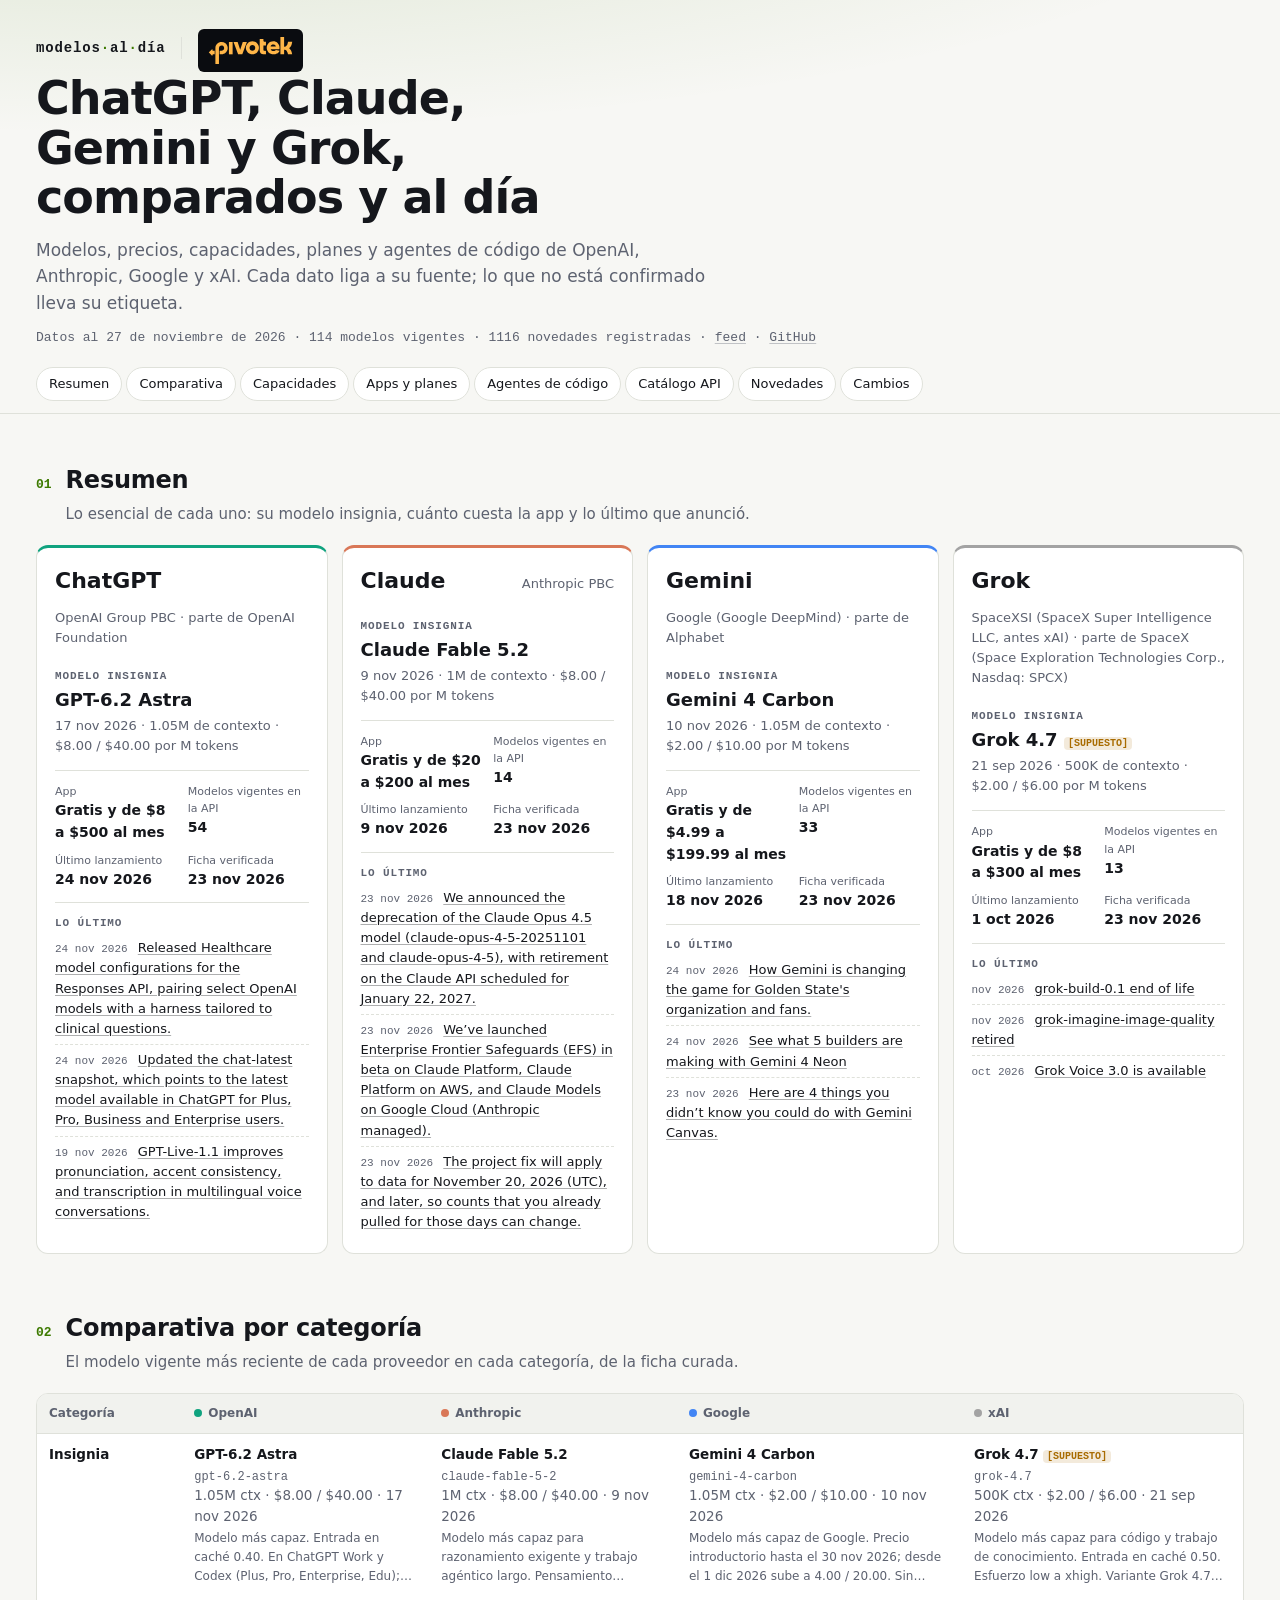
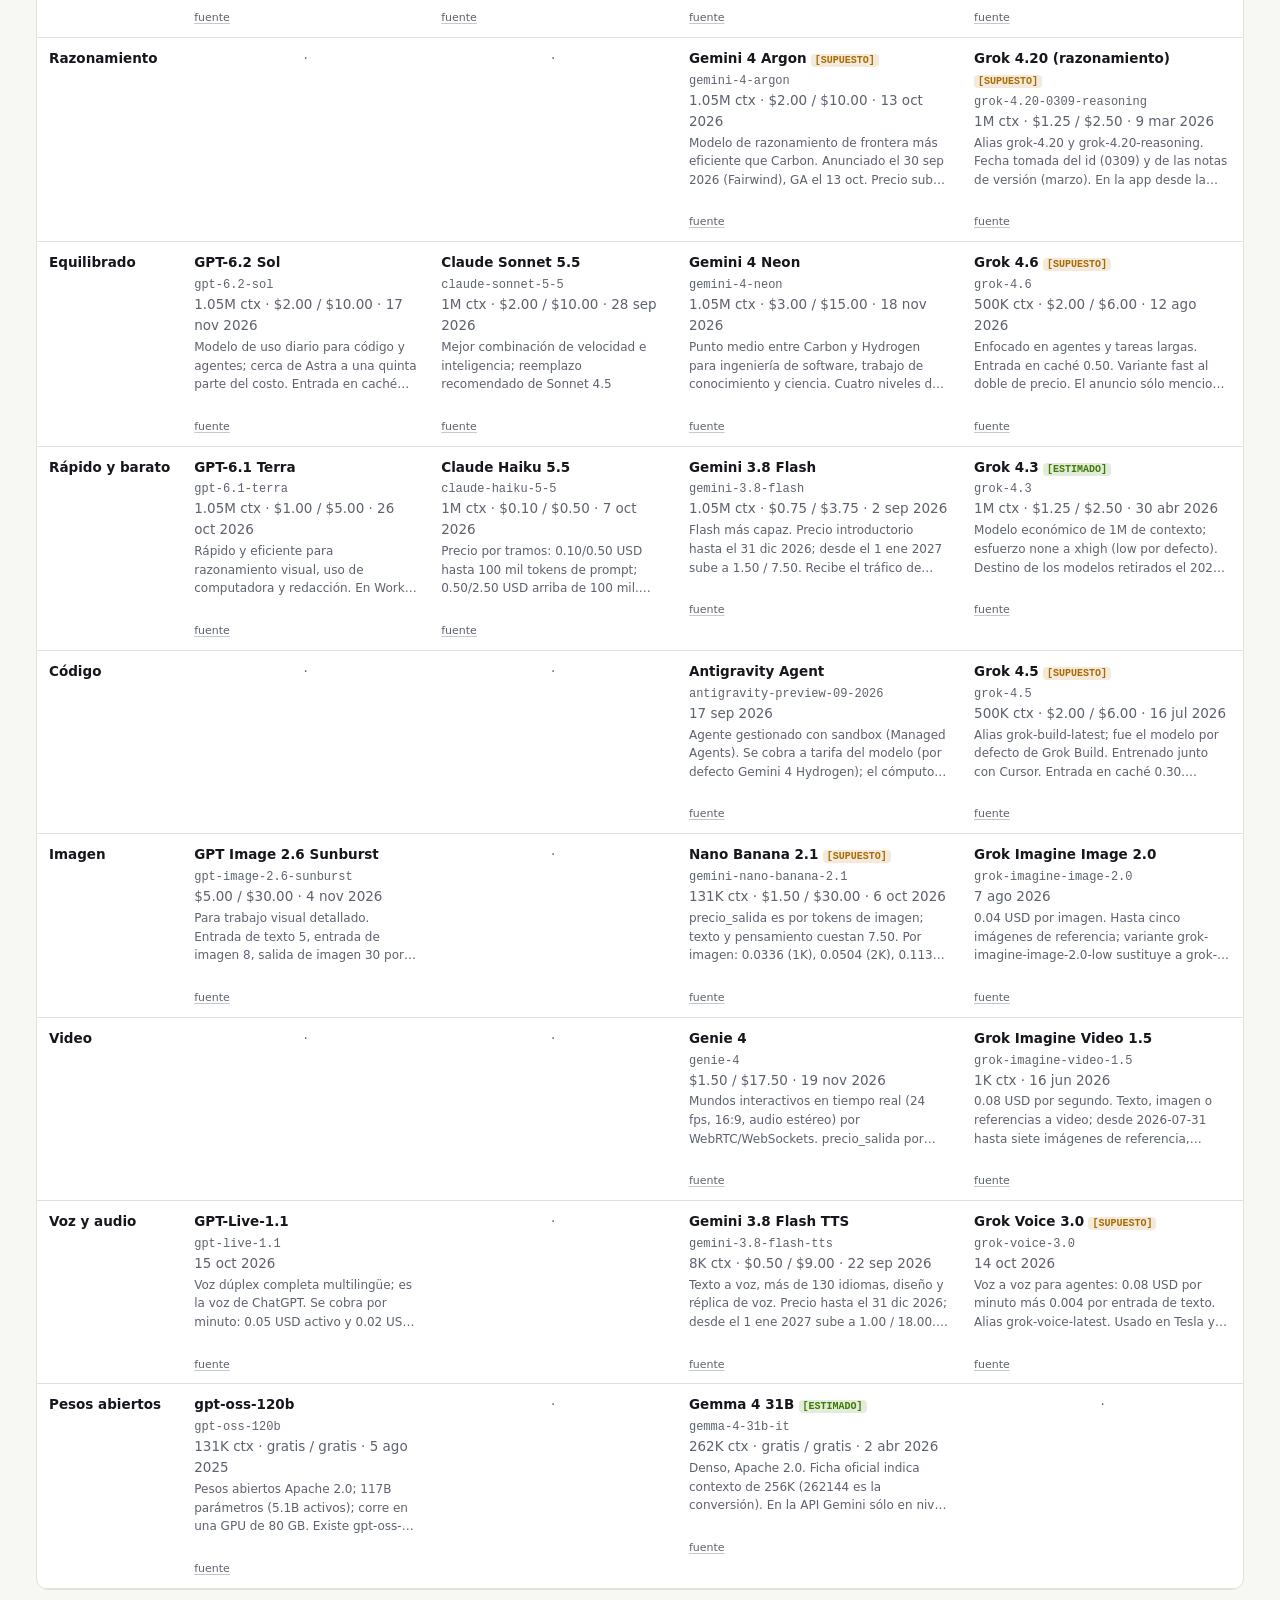
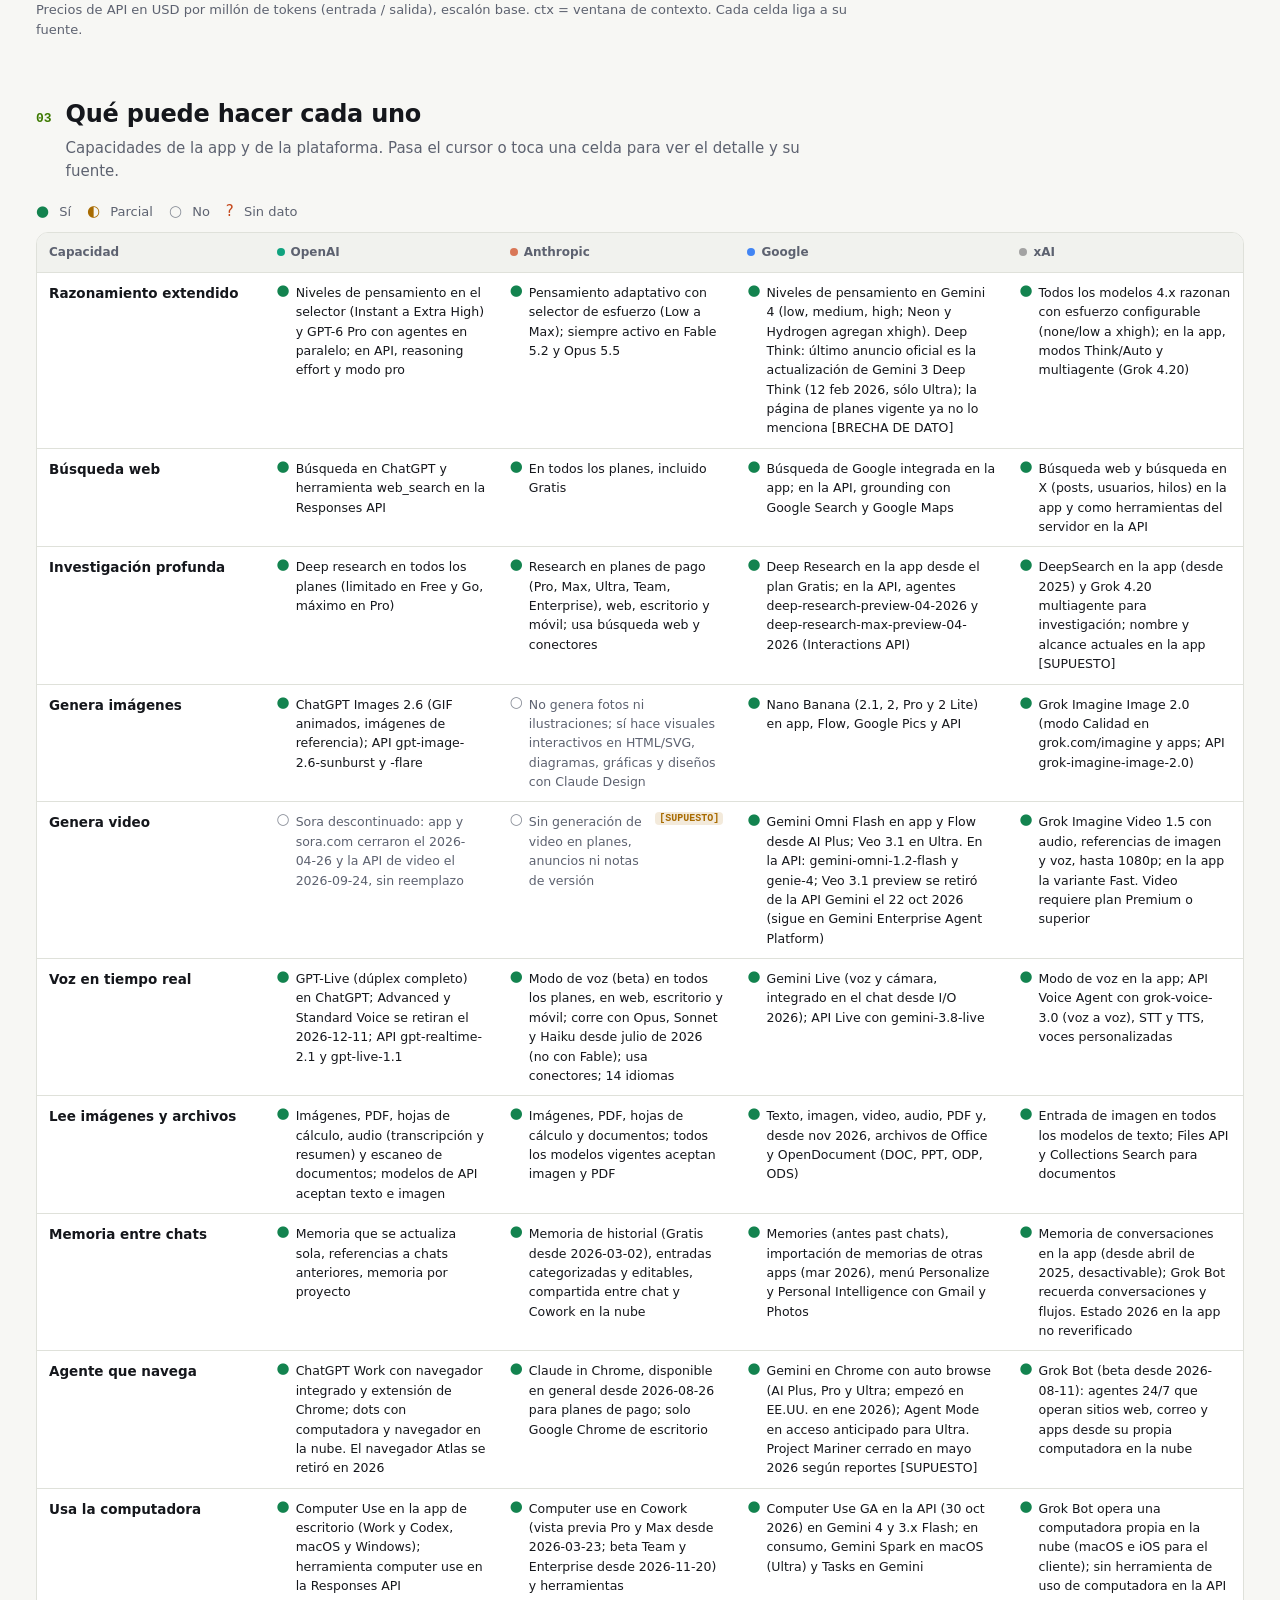
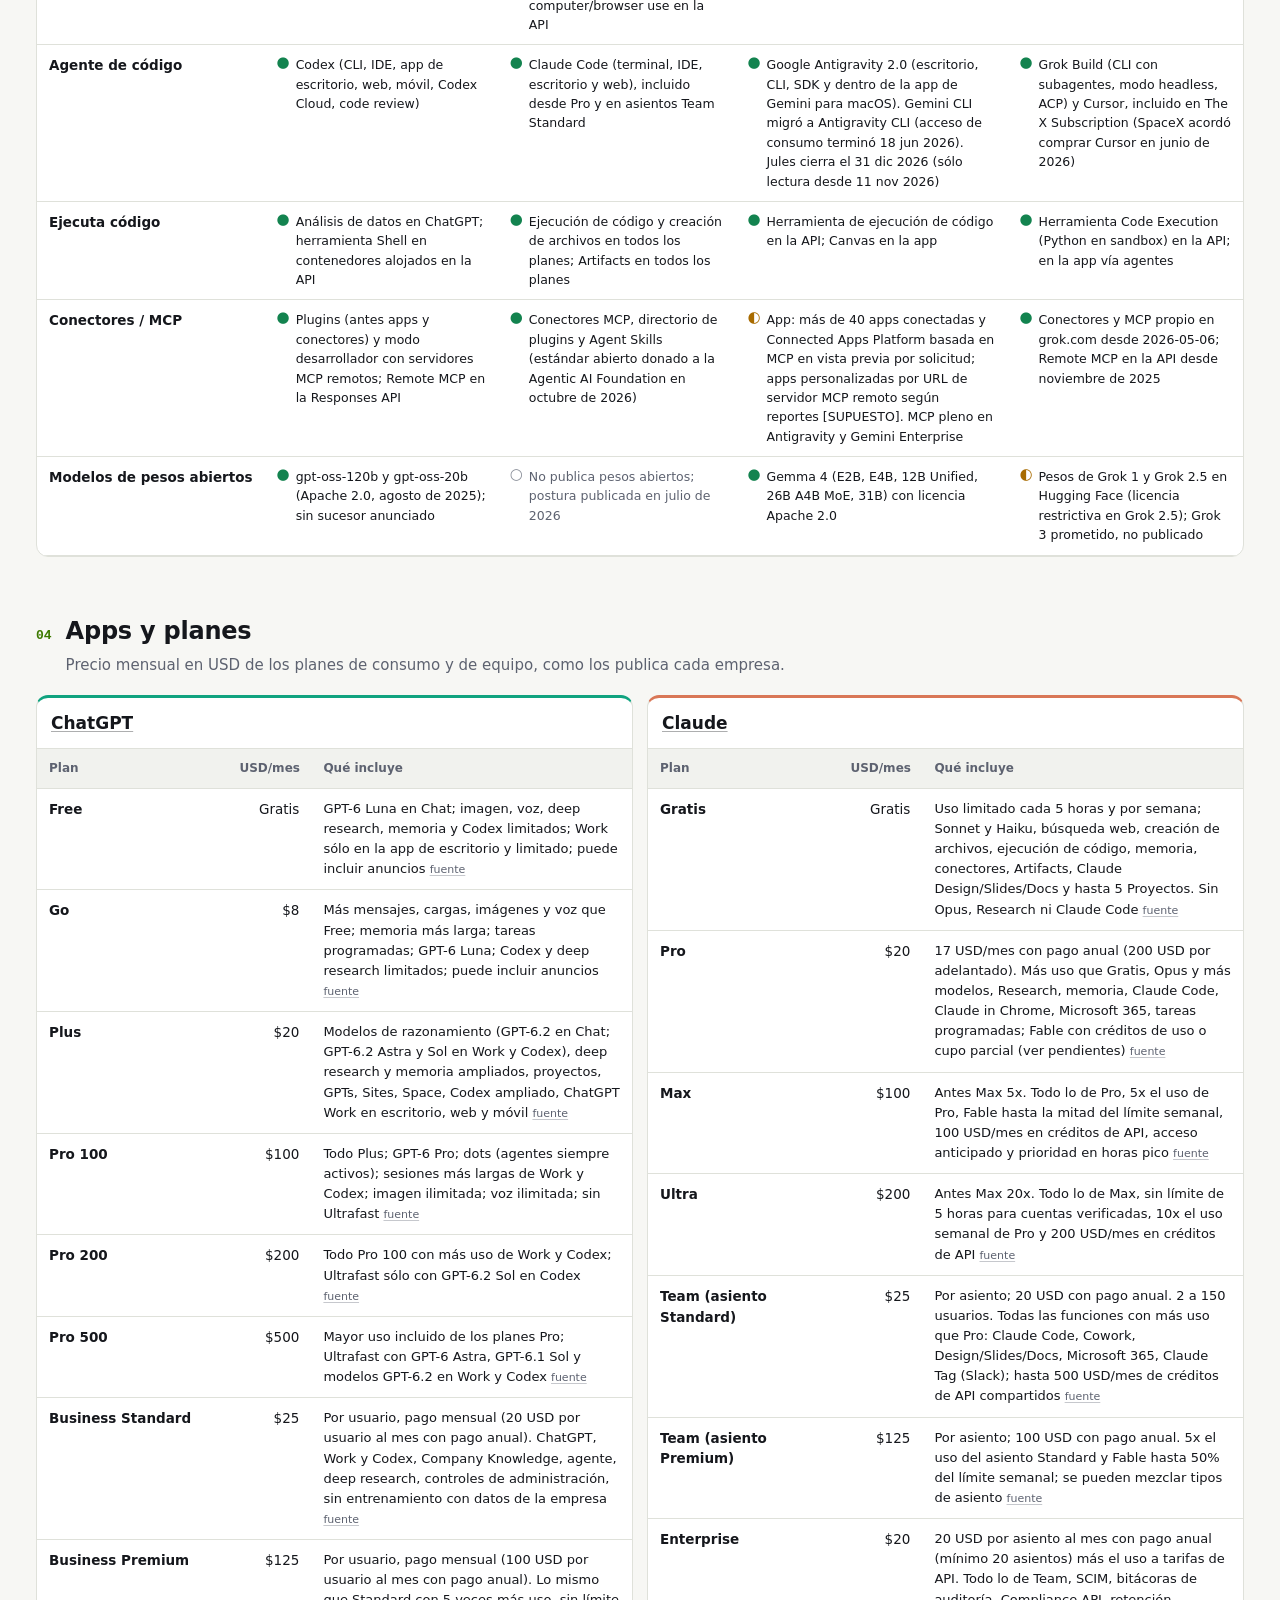
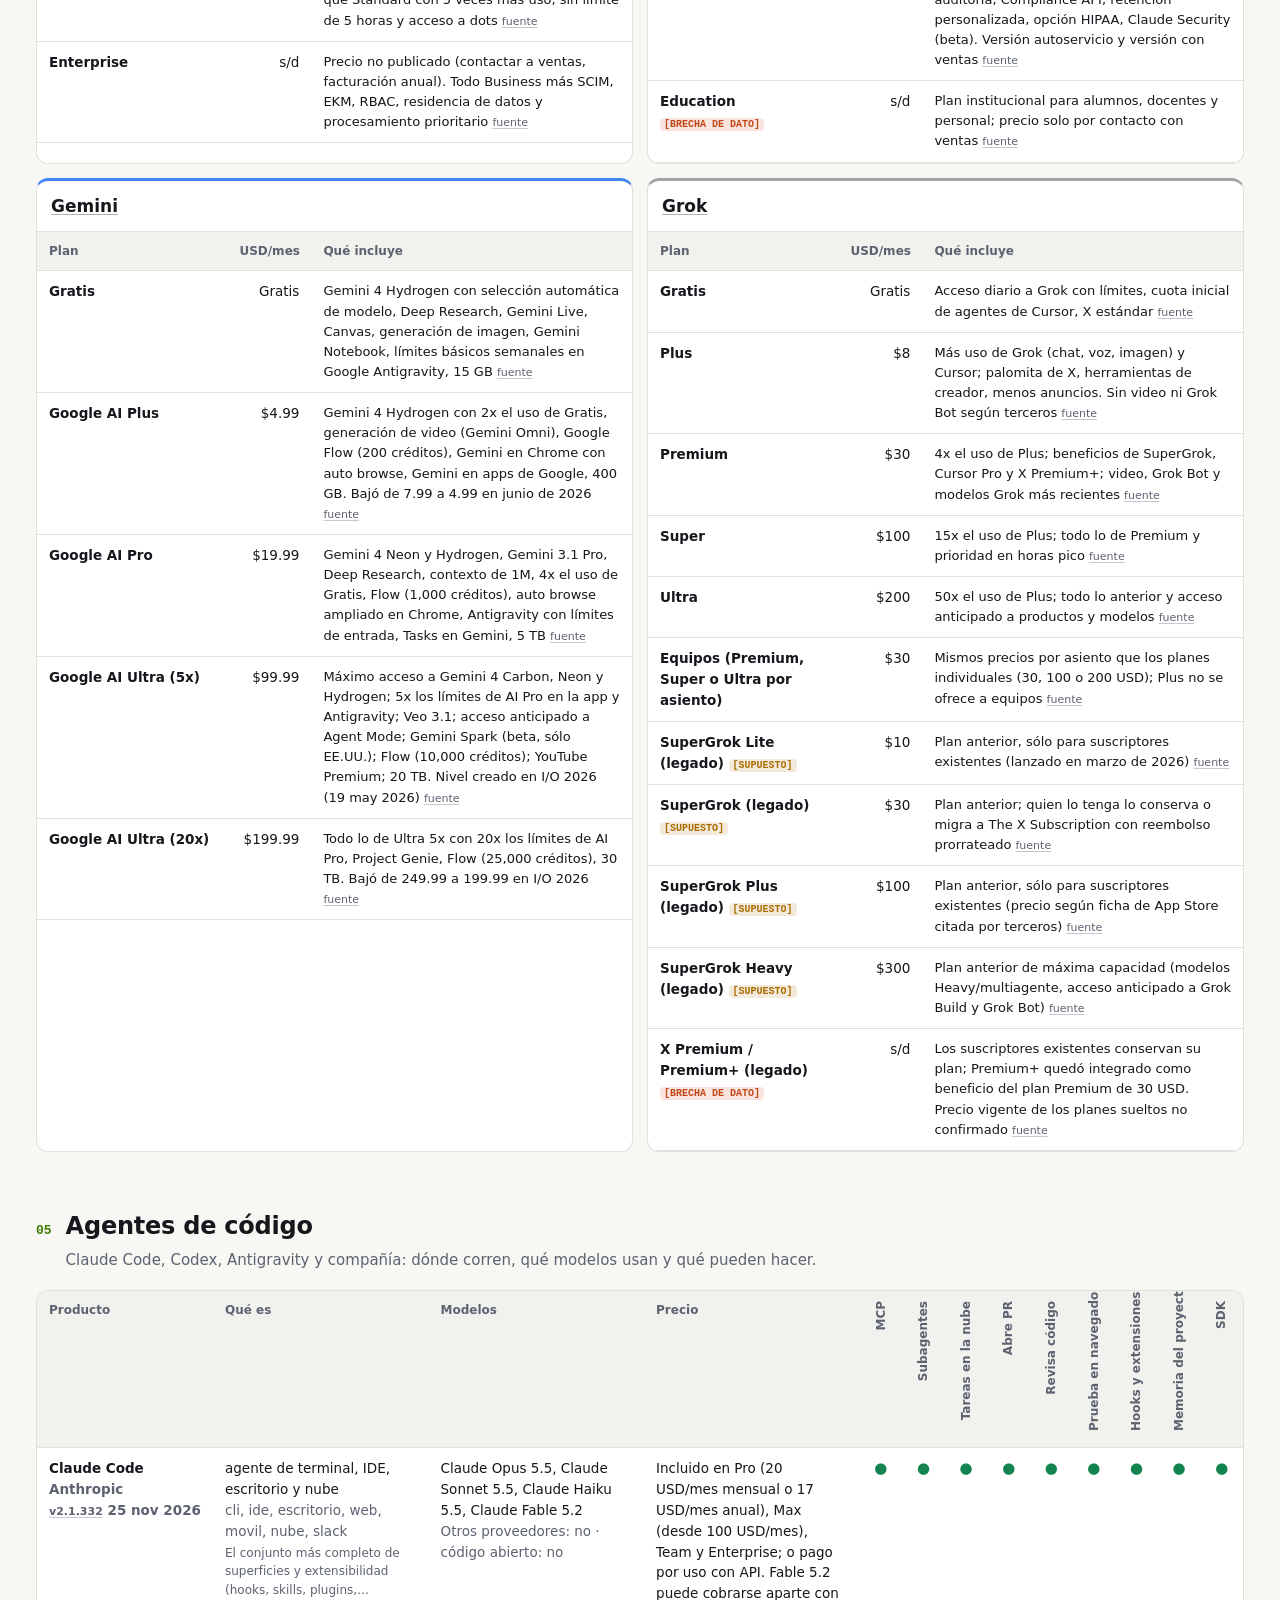
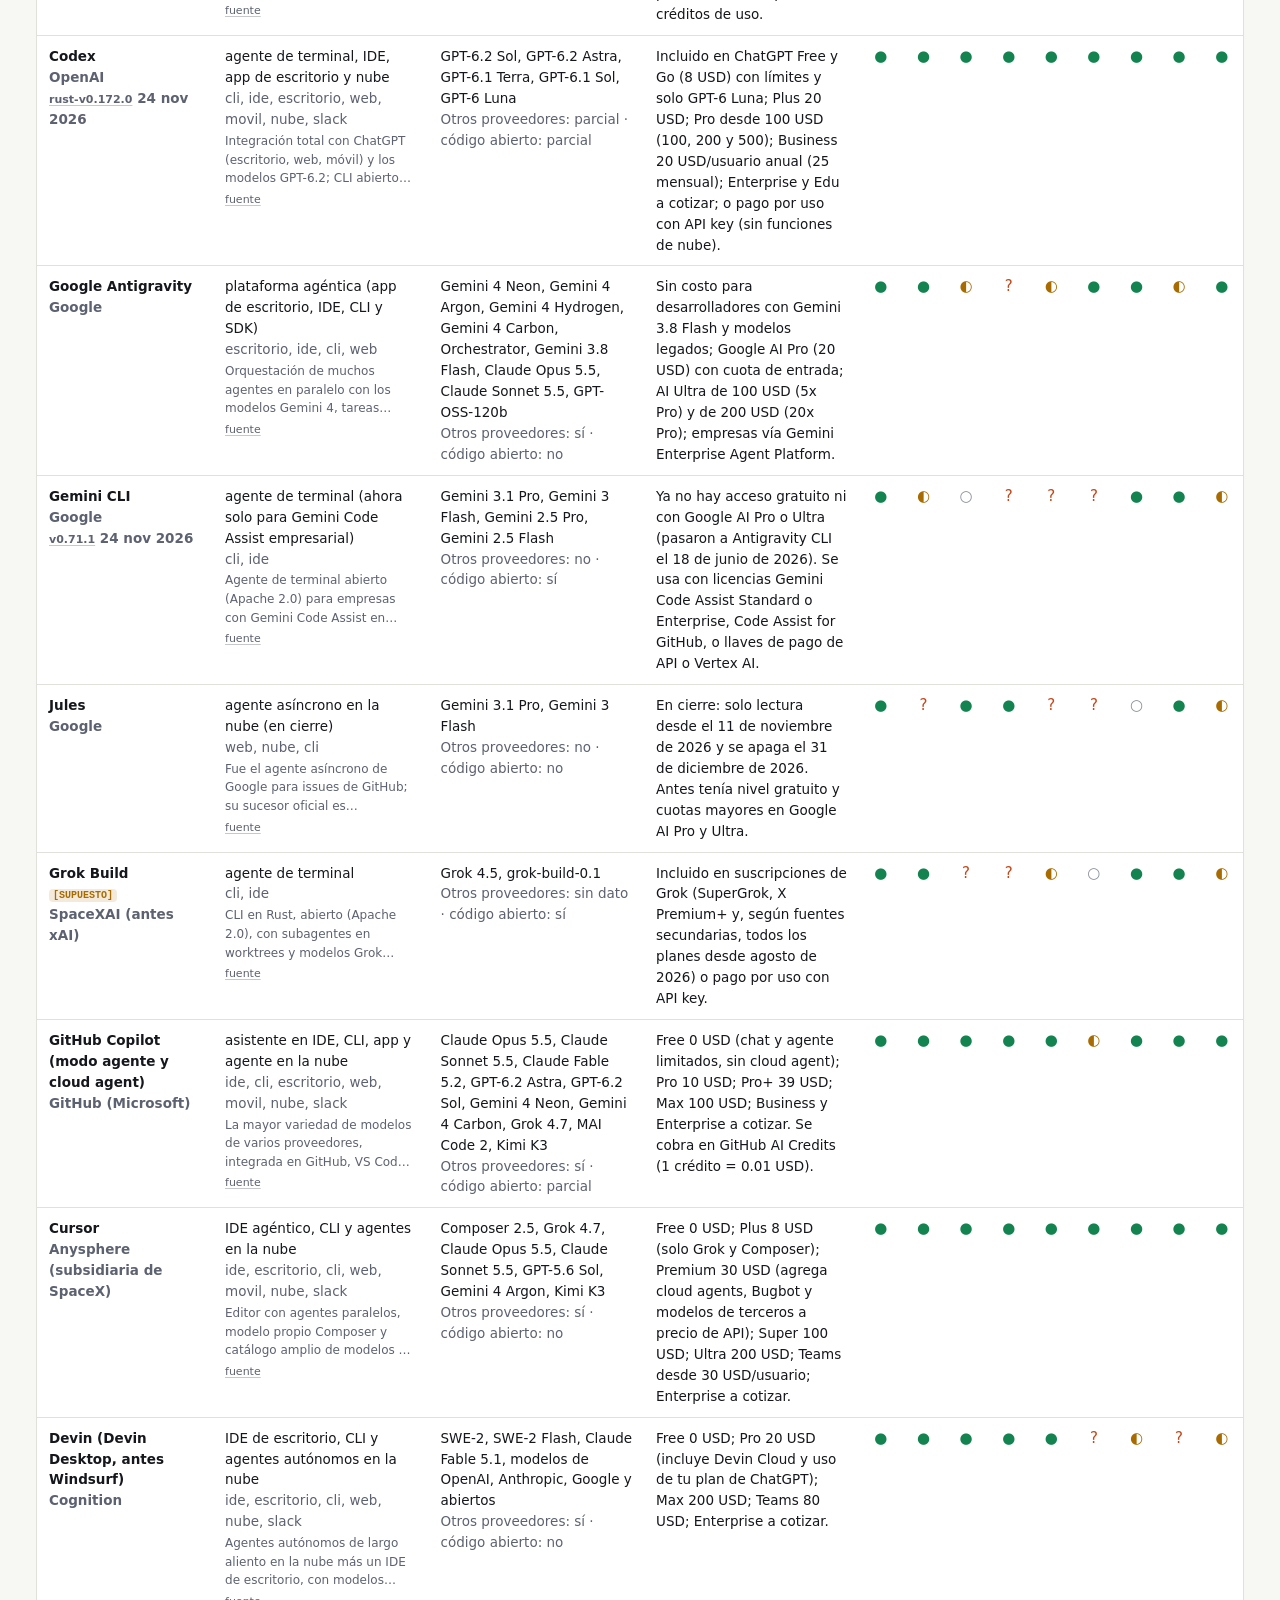
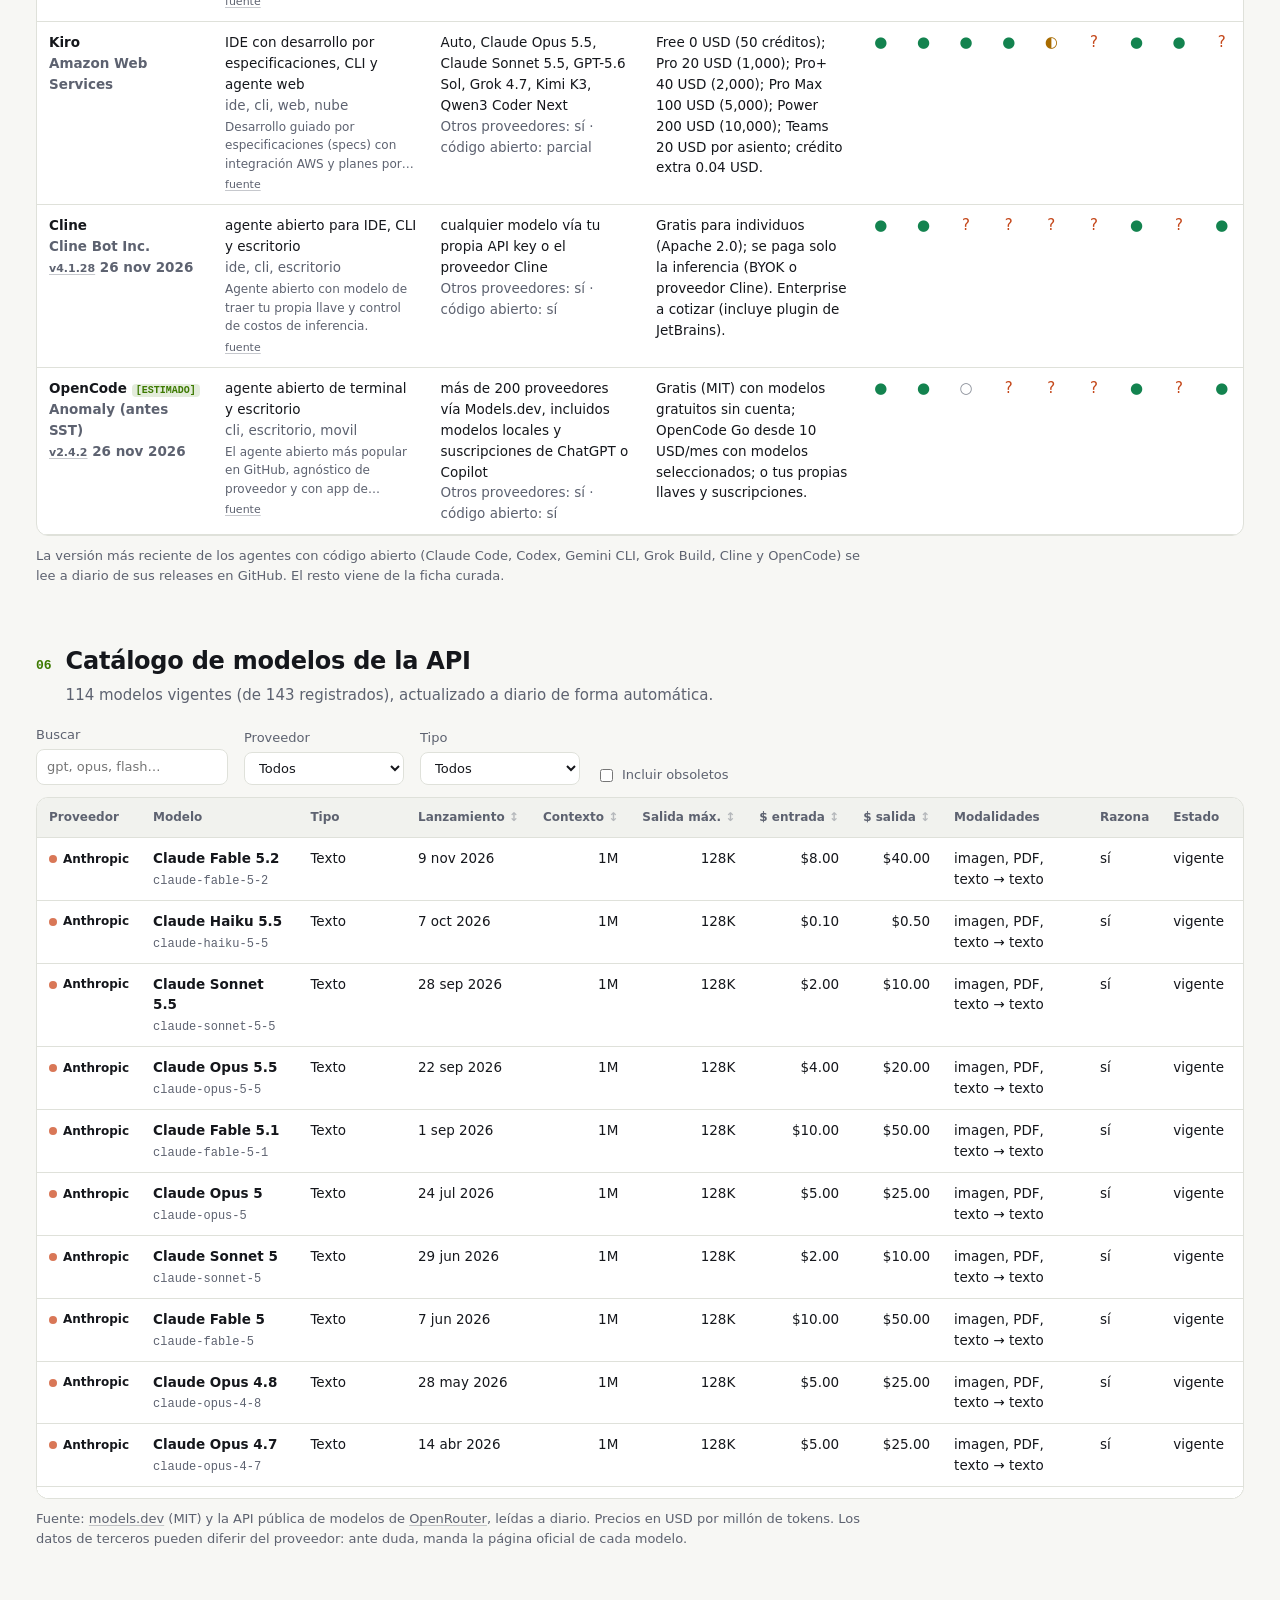
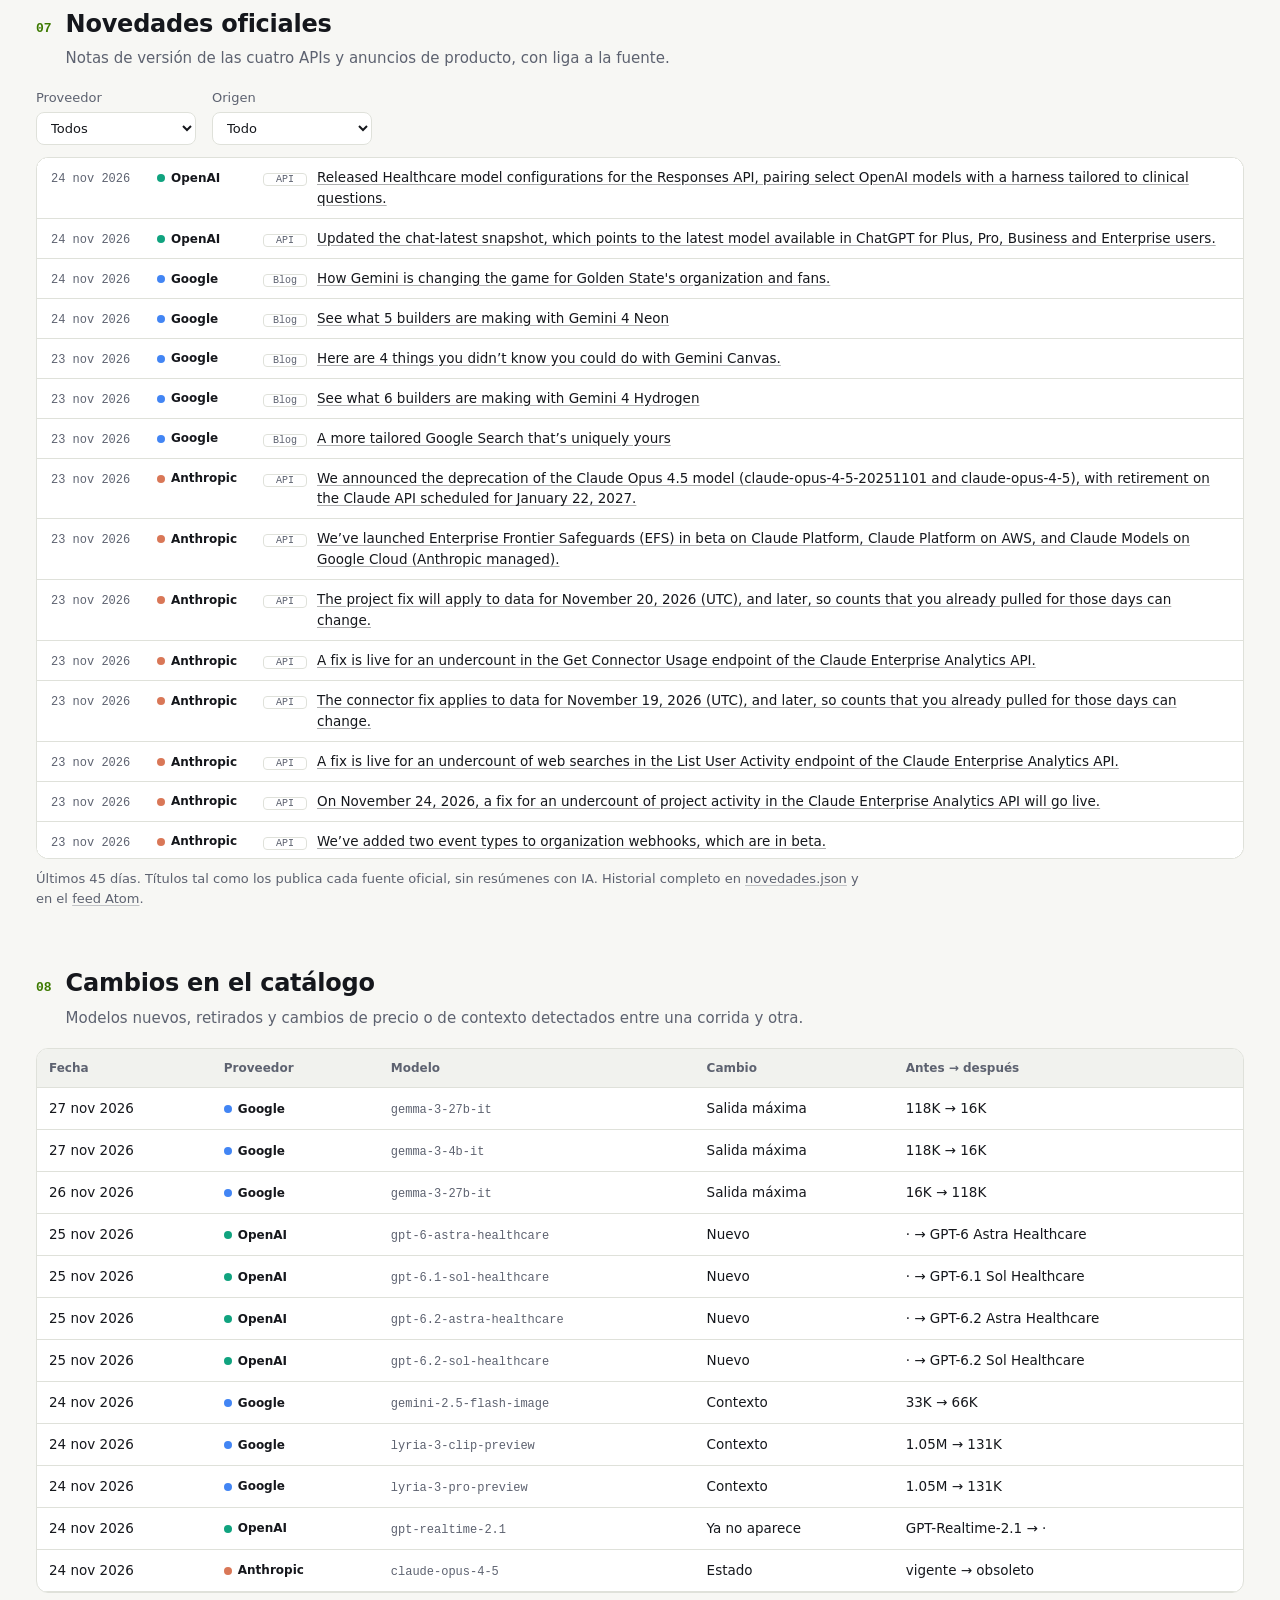
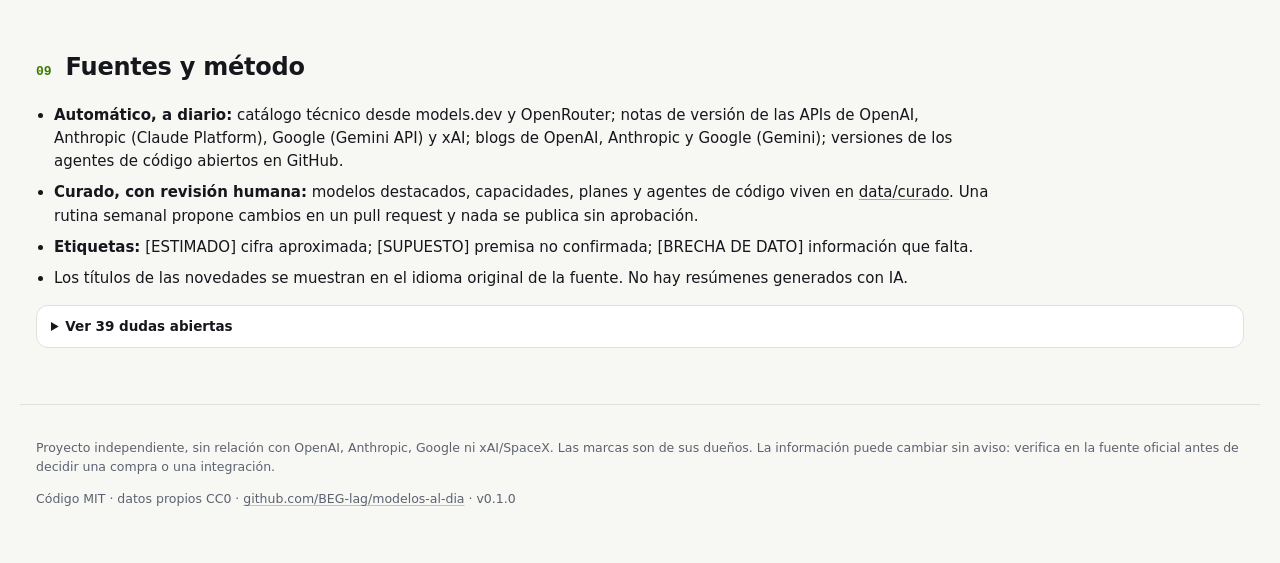
==== commit eb063972: "chore(datos): actualización 2026-11-27 (114 modelos vigentes, 1116 novedades)" ====
--- a/docs/index.html
+++ b/docs/index.html
@@ -16,14 +16,14 @@
     <h1>ChatGPT, Claude, Gemini y Grok, comparados y al día</h1>
     <p class="lede">Modelos, precios, capacidades, planes y agentes de código de OpenAI, Anthropic, Google y xAI.
     Cada dato liga a su fuente; lo que no está confirmado lleva su etiqueta.</p>
-    <p class="stamp">Datos al <time datetime="2026-11-26">26 de noviembre de 2026</time> ·
+    <p class="stamp">Datos al <time datetime="2026-11-27">27 de noviembre de 2026</time> ·
     114 modelos vigentes · 1116 novedades registradas ·
     <a href="feed.xml">feed</a> · <a href="https://github.com/BEG-lag/modelos-al-dia">GitHub</a></p>
     <nav aria-label="Secciones"><a href="#resumen">Resumen</a><a href="#comparativa">Comparativa</a><a href="#capacidades">Capacidades</a><a href="#planes">Apps y planes</a><a href="#agentes">Agentes de código</a><a href="#catalogo">Catálogo API</a><a href="#novedades">Novedades</a><a href="#cambios">Cambios</a></nav>
   </div>
 </header>
 <main class="wrap">
-<section id="resumen"><header class="sec"><span class="num">01</span><h2>Resumen</h2><p>Lo esencial de cada uno: su modelo insignia, cuánto cuesta la app y lo último que anunció.</p></header><div class="cards"><article class="card" style="--c:#10a37f"><header><h3>ChatGPT</h3><span class="muted">OpenAI Group PBC · parte de OpenAI Foundation</span></header><p class="label">Modelo insignia</p><p class="big">GPT-6.2 Astra</p><p class="muted">17 nov 2026 · 1.05M de contexto · $8.00 / $40.00 por M tokens</p><dl class="mini"><div><dt>App</dt><dd>Gratis y de $8 a $500 al mes</dd></div><div><dt>Modelos vigentes en la API</dt><dd>54</dd></div><div><dt>Último lanzamiento</dt><dd>24 nov 2026</dd></div><div><dt>Ficha verificada</dt><dd>23 nov 2026</dd></div></dl><p class="label">Lo último</p><ul class="news"><li><time datetime="2026-11-24">24 nov 2026</time> <a href="https://developers.openai.com/api/docs/changelog" rel="noopener">Released Healthcare model configurations for the Responses API, pairing select OpenAI models with a harness tailored to clinical questions.</a></li><li><time datetime="2026-11-24">24 nov 2026</time> <a href="https://developers.openai.com/api/docs/changelog" rel="noopener">Updated the chat-latest snapshot, which points to the latest model available in ChatGPT for Plus, Pro, Business and Enterprise users.</a></li><li><time datetime="2026-11-19">19 nov 2026</time> <a href="https://developers.openai.com/api/docs/changelog" rel="noopener">GPT-Live-1.1 improves pronunciation, accent consistency, and transcription in multilingual voice conversations.</a></li></ul></article><article class="card" style="--c:#d97757"><header><h3>Claude</h3><span class="muted">Anthropic PBC</span></header><p class="label">Modelo insignia</p><p class="big">Claude Fable 5.2</p><p class="muted">9 nov 2026 · 1M de contexto · $8.00 / $40.00 por M tokens</p><dl class="mini"><div><dt>App</dt><dd>Gratis y de $20 a $200 al mes</dd></div><div><dt>Modelos vigentes en la API</dt><dd>14</dd></div><div><dt>Último lanzamiento</dt><dd>9 nov 2026</dd></div><div><dt>Ficha verificada</dt><dd>23 nov 2026</dd></div></dl><p class="label">Lo último</p><ul class="news"><li><time datetime="2026-11-23">23 nov 2026</time> <a href="https://platform.claude.com/docs/en/release-notes/overview" rel="noopener">We announced the deprecation of the Claude Opus 4.5 model (claude-opus-4-5-20251101 and claude-opus-4-5), with retirement on the Claude API scheduled for January 22, 2027.</a></li><li><time datetime="2026-11-23">23 nov 2026</time> <a href="https://platform.claude.com/docs/en/release-notes/overview" rel="noopener">We’ve launched Enterprise Frontier Safeguards (EFS) in beta on Claude Platform, Claude Platform on AWS, and Claude Models on Google Cloud (Anthropic managed).</a></li><li><time datetime="2026-11-23">23 nov 2026</time> <a href="https://platform.claude.com/docs/en/release-notes/overview" rel="noopener">The project fix will apply to data for November 20, 2026 (UTC), and later, so counts that you already pulled for those days can change.</a></li></ul></article><article class="card" style="--c:#4285f4"><header><h3>Gemini</h3><span class="muted">Google (Google DeepMind) · parte de Alphabet</span></header><p class="label">Modelo insignia</p><p class="big">Gemini 4 Carbon</p><p class="muted">10 nov 2026 · 1.05M de contexto · $2.00 / $10.00 por M tokens</p><dl class="mini"><div><dt>App</dt><dd>Gratis y de $4.99 a $199.99 al mes</dd></div><div><dt>Modelos vigentes en la API</dt><dd>33</dd></div><div><dt>Último lanzamiento</dt><dd>18 nov 2026</dd></div><div><dt>Ficha verificada</dt><dd>23 nov 2026</dd></div></dl><p class="label">Lo último</p><ul class="news"><li><time datetime="2026-11-24">24 nov 2026</time> <a href="https://blog.google/products-and-platforms/products/gemini/gemini-golden-state/" rel="noopener">How Gemini is changing the game for Golden State&#x27;s organization and fans.</a></li><li><time datetime="2026-11-24">24 nov 2026</time> <a href="https://blog.google/innovation-and-ai/models-and-research/gemini-models/gemini-4-neon-builders/" rel="noopener">See what 5 builders are making with Gemini 4 Neon</a></li><li><time datetime="2026-11-23">23 nov 2026</time> <a href="https://blog.google/innovation-and-ai/products/gemini-app/gemini-canvas-tasks/" rel="noopener">Here are 4 things you didn’t know you could do with Gemini Canvas.</a></li></ul></article><article class="card" style="--c:#a3a3a3"><header><h3>Grok</h3><span class="muted">SpaceXSI (SpaceX Super Intelligence LLC, antes xAI) · parte de SpaceX (Space Exploration Technologies Corp., Nasdaq: SPCX)</span></header><p class="label">Modelo insignia</p><p class="big">Grok 4.7 <span class="tag tag-supuesto">[SUPUESTO]</span></p><p class="muted">21 sep 2026 · 500K de contexto · $2.00 / $6.00 por M tokens</p><dl class="mini"><div><dt>App</dt><dd>Gratis y de $8 a $300 al mes</dd></div><div><dt>Modelos vigentes en la API</dt><dd>13</dd></div><div><dt>Último lanzamiento</dt><dd>1 oct 2026</dd></div><div><dt>Ficha verificada</dt><dd>23 nov 2026</dd></div></dl><p class="label">Lo último</p><ul class="news"><li><time datetime="2026-11-01">nov 2026</time> <a href="https://docs.x.ai/docs/release-notes" rel="noopener">grok-build-0.1 end of life</a></li><li><time datetime="2026-11-01">nov 2026</time> <a href="https://docs.x.ai/docs/release-notes" rel="noopener">grok-imagine-image-quality retired</a></li><li><time datetime="2026-10-01">oct 2026</time> <a href="https://docs.x.ai/docs/release-notes" rel="noopener">Grok Voice 3.0 is available</a></li></ul></article></div></section><section id="comparativa"><header class="sec"><span class="num">02</span><h2>Comparativa por categoría</h2><p>El modelo vigente más reciente de cada proveedor en cada categoría, de la ficha curada.</p></header><div class="scroll"><table class="grid compare"><thead><tr><th scope="col">Categoría</th><th scope="col"><span class="chip" style="--c:#10a37f">OpenAI</span></th><th scope="col"><span class="chip" style="--c:#d97757">Anthropic</span></th><th scope="col"><span class="chip" style="--c:#4285f4">Google</span></th><th scope="col"><span class="chip" style="--c:#a3a3a3">xAI</span></th></tr></thead><tbody><tr><th scope="row">Insignia</th><td><strong>GPT-6.2 Astra</strong><br><code>gpt-6.2-astra</code><br><span class="muted">1.05M ctx · $8.00 / $40.00 · 17 nov 2026</span><br><span class="nota" title="Modelo más capaz. Entrada en caché 0.40. En ChatGPT Work y Codex (Plus, Pro, Enterprise, Edu); modo Ultrafast. Arriba de 272K tokens de entrada aplica tarifa de contexto largo.">Modelo más capaz. Entrada en caché 0.40. En ChatGPT Work y Codex (Plus, Pro, Enterprise, Edu); modo Ultrafast. Arriba de 272K tokens de entrada aplica tarifa de contexto largo.</span><br><a class="src" href="https://developers.openai.com/api/docs/models/gpt-6.2-astra" rel="noopener">fuente</a></td><td><strong>Claude Fable 5.2</strong><br><code>claude-fable-5-2</code><br><span class="muted">1M ctx · $8.00 / $40.00 · 9 nov 2026</span><br><span class="nota" title="Modelo más capaz para razonamiento exigente y trabajo agéntico largo. Pensamiento adaptativo siempre activo. Modo rápido a 16/80 USD. En la app con créditos de uso o cupo parcial según plan">Modelo más capaz para razonamiento exigente y trabajo agéntico largo. Pensamiento adaptativo siempre activo. Modo rápido a 16/80 USD. En la app con créditos de uso o cupo parcial según plan</span><br><a class="src" href="https://platform.claude.com/docs/en/about-claude/models/overview" rel="noopener">fuente</a></td><td><strong>Gemini 4 Carbon</strong><br><code>gemini-4-carbon</code><br><span class="muted">1.05M ctx · $2.00 / $10.00 · 10 nov 2026</span><br><span class="nota" title="Modelo más capaz de Google. Precio introductorio hasta el 30 nov 2026; desde el 1 dic 2026 sube a 4.00 / 20.00. Sin escalones por longitud de prompt. Salida de 65,536 por defecto, hasta 1M con long decode. Anunciado el 28 oct 2026 sólo para ciberdefensores (programa Fairwind); GA el 10 nov. En la app sólo para AI Ultra">Modelo más capaz de Google. Precio introductorio hasta el 30 nov 2026; desde el 1 dic 2026 sube a 4.00 / 20.00. Sin escalones por longitud de prompt. Salida de 65,536 por defecto, hasta 1M con long decode. Anunciado el 28 oct 2026 sólo para ciberdefensores (programa Fairwind); GA el 10 nov. En la app sólo para AI Ultra</span><br><a class="src" href="https://blog.google/innovation-and-ai/models-and-research/gemini-models/gemini-4-carbon-now-available/" rel="noopener">fuente</a></td><td><strong>Grok 4.7</strong> <span class="tag tag-supuesto">[SUPUESTO]</span><br><code>grok-4.7</code><br><span class="muted">500K ctx · $2.00 / $6.00 · 21 sep 2026</span><br><span class="nota" title="Modelo más capaz para código y trabajo de conocimiento. Entrada en caché 0.50. Esfuerzo low a xhigh. Variante Grok 4.7 Fast (doble velocidad, doble precio) sólo en Cursor y Grok Build. Salida máxima no publicada [BRECHA DE DATO]. Presencia en la app según Decrypt y Android Headlines, no en fuente oficial">Modelo más capaz para código y trabajo de conocimiento. Entrada en caché 0.50. Esfuerzo low a xhigh. Variante Grok 4.7 Fast (doble velocidad, doble precio) sólo en Cursor y Grok Build. Salida máxima no publicada [BRECHA DE DATO]. Presencia en la app según Decrypt y Android Headlines, no en fuente oficial</span><br><a class="src" href="https://docs.x.ai/docs/models/grok-4.7" rel="noopener">fuente</a></td></tr><tr><th scope="row">Razonamiento</th><td class="vacio">·</td><td class="vacio">·</td><td><strong>Gemini 4 Argon</strong> <span class="tag tag-supuesto">[SUPUESTO]</span><br><code>gemini-4-argon</code><br><span class="muted">1.05M ctx · $2.00 / $10.00 · 13 oct 2026</span><br><span class="nota" title="Modelo de razonamiento de frontera más eficiente que Carbon. Anunciado el 30 sep 2026 (Fairwind), GA el 13 oct. Precio sube a 4.00 / 20.00 el 1 dic 2026. Llegó a la app para Pro y Ultra en oct 2026, pero la página de planes vigente ya no lo lista; reportes dicen que Neon lo reemplazó en el selector (en_app false es supuesto)">Modelo de razonamiento de frontera más eficiente que Carbon. Anunciado el 30 sep 2026 (Fairwind), GA el 13 oct. Precio sube a 4.00 / 20.00 el 1 dic 2026. Llegó a la app para Pro y Ultra en oct 2026, pero la página de planes vigente ya no lo lista; reportes dicen que Neon lo reemplazó en el selector (en_app false es supuesto)</span><br><a class="src" href="https://aistudio.google.com/docs/models/gemini-4-argon" rel="noopener">fuente</a></td><td><strong>Grok 4.20 (razonamiento)</strong> <span class="tag tag-supuesto">[SUPUESTO]</span><br><code>grok-4.20-0309-reasoning</code><br><span class="muted">1M ctx · $1.25 / $2.50 · 9 mar 2026</span><br><span class="nota" title="Alias grok-4.20 y grok-4.20-reasoning. Fecha tomada del id (0309) y de las notas de versión (marzo). En la app desde la beta de febrero de 2026 [SUPUESTO]. Salida máxima no publicada">Alias grok-4.20 y grok-4.20-reasoning. Fecha tomada del id (0309) y de las notas de versión (marzo). En la app desde la beta de febrero de 2026 [SUPUESTO]. Salida máxima no publicada</span><br><a class="src" href="https://docs.x.ai/docs/models/grok-4.20-0309-reasoning" rel="noopener">fuente</a></td></tr><tr><th scope="row">Equilibrado</th><td><strong>GPT-6.2 Sol</strong><br><code>gpt-6.2-sol</code><br><span class="muted">1.05M ctx · $2.00 / $10.00 · 17 nov 2026</span><br><span class="nota" title="Modelo de uso diario para código y agentes; cerca de Astra a una quinta parte del costo. Entrada en caché 0.10. En Work y Codex.">Modelo de uso diario para código y agentes; cerca de Astra a una quinta parte del costo. Entrada en caché 0.10. En Work y Codex.</span><br><a class="src" href="https://developers.openai.com/api/docs/models/gpt-6.2-sol" rel="noopener">fuente</a></td><td><strong>Claude Sonnet 5.5</strong><br><code>claude-sonnet-5-5</code><br><span class="muted">1M ctx · $2.00 / $10.00 · 28 sep 2026</span><br><span class="nota" title="Mejor combinación de velocidad e inteligencia; reemplazo recomendado de Sonnet 4.5">Mejor combinación de velocidad e inteligencia; reemplazo recomendado de Sonnet 4.5</span><br><a class="src" href="https://platform.claude.com/docs/en/about-claude/models/overview" rel="noopener">fuente</a></td><td><strong>Gemini 4 Neon</strong><br><code>gemini-4-neon</code><br><span class="muted">1.05M ctx · $3.00 / $15.00 · 18 nov 2026</span><br><span class="nota" title="Punto medio entre Carbon y Hydrogen para ingeniería de software, trabajo de conocimiento y ciencia. Cuatro niveles de pensamiento (hasta xhigh). Precio plano en todo el contexto; caché 0.15. Salida hasta 1M con long decode. En la app para AI Pro y Ultra">Punto medio entre Carbon y Hydrogen para ingeniería de software, trabajo de conocimiento y ciencia. Cuatro niveles de pensamiento (hasta xhigh). Precio plano en todo el contexto; caché 0.15. Salida hasta 1M con long decode. En la app para AI Pro y Ultra</span><br><a class="src" href="https://blog.google/innovation-and-ai/models-and-research/gemini-models/introducing-gemini-4-neon/" rel="noopener">fuente</a></td><td><strong>Grok 4.6</strong> <span class="tag tag-supuesto">[SUPUESTO]</span><br><code>grok-4.6</code><br><span class="muted">500K ctx · $2.00 / $6.00 · 12 ago 2026</span><br><span class="nota" title="Enfocado en agentes y tareas largas. Entrada en caché 0.50. Variante fast al doble de precio. El anuncio sólo menciona Cursor, Grok Build y API; presencia en la app no confirmada. Salida máxima no publicada">Enfocado en agentes y tareas largas. Entrada en caché 0.50. Variante fast al doble de precio. El anuncio sólo menciona Cursor, Grok Build y API; presencia en la app no confirmada. Salida máxima no publicada</span><br><a class="src" href="https://docs.x.ai/docs/models/grok-4.6" rel="noopener">fuente</a></td></tr><tr><th scope="row">Rápido y barato</th><td><strong>GPT-6.1 Terra</strong><br><code>gpt-6.1-terra</code><br><span class="muted">1.05M ctx · $1.00 / $5.00 · 26 oct 2026</span><br><span class="nota" title="Rápido y eficiente para razonamiento visual, uso de computadora y redacción. En Work y Codex, no en Chat.">Rápido y eficiente para razonamiento visual, uso de computadora y redacción. En Work y Codex, no en Chat.</span><br><a class="src" href="https://developers.openai.com/api/docs/models/gpt-6.1-terra" rel="noopener">fuente</a></td><td><strong>Claude Haiku 5.5</strong><br><code>claude-haiku-5-5</code><br><span class="muted">1M ctx · $0.10 / $0.50 · 7 oct 2026</span><br><span class="nota" title="Precio por tramos: 0.10/0.50 USD hasta 100 mil tokens de prompt; 0.50/2.50 USD arriba de 100 mil. Primer Haiku con selector de esfuerzo">Precio por tramos: 0.10/0.50 USD hasta 100 mil tokens de prompt; 0.50/2.50 USD arriba de 100 mil. Primer Haiku con selector de esfuerzo</span><br><a class="src" href="https://platform.claude.com/docs/en/about-claude/pricing" rel="noopener">fuente</a></td><td><strong>Gemini 3.8 Flash</strong><br><code>gemini-3.8-flash</code><br><span class="muted">1.05M ctx · $0.75 / $3.75 · 2 sep 2026</span><br><span class="nota" title="Flash más capaz. Precio introductorio hasta el 31 dic 2026; desde el 1 ene 2027 sube a 1.50 / 7.50. Recibe el tráfico de gemini-3.7-flash (deprecado 8 oct 2026) y, desde el 1 dic 2026, el de gemini-2.5-pro. No aparece en la página de planes de la app">Flash más capaz. Precio introductorio hasta el 31 dic 2026; desde el 1 ene 2027 sube a 1.50 / 7.50. Recibe el tráfico de gemini-3.7-flash (deprecado 8 oct 2026) y, desde el 1 dic 2026, el de gemini-2.5-pro. No aparece en la página de planes de la app</span><br><a class="src" href="https://aistudio.google.com/docs/models/gemini-3.8-flash" rel="noopener">fuente</a></td><td><strong>Grok 4.3</strong> <span class="tag tag-estimado">[ESTIMADO]</span><br><code>grok-4.3</code><br><span class="muted">1M ctx · $1.25 / $2.50 · 30 abr 2026</span><br><span class="nota" title="Modelo económico de 1M de contexto; esfuerzo none a xhigh (low por defecto). Destino de los modelos retirados el 2026-05-15. Fecha de lanzamiento de catálogos de terceros (beta para SuperGrok en abril, GA ~2026-05-06). Salida máxima no publicada">Modelo económico de 1M de contexto; esfuerzo none a xhigh (low por defecto). Destino de los modelos retirados el 2026-05-15. Fecha de lanzamiento de catálogos de terceros (beta para SuperGrok en abril, GA ~2026-05-06). Salida máxima no publicada</span><br><a class="src" href="https://docs.x.ai/docs/models/grok-4.3" rel="noopener">fuente</a></td></tr><tr><th scope="row">Código</th><td class="vacio">·</td><td class="vacio">·</td><td><strong>Antigravity Agent</strong><br><code>antigravity-preview-09-2026</code><br><span class="muted">17 sep 2026</span><br><span class="nota" title="Agente gestionado con sandbox (Managed Agents). Se cobra a tarifa del modelo (por defecto Gemini 4 Hydrogen); el cómputo del entorno no se cobra en preview. Sustituye a antigravity-preview-05-2026">Agente gestionado con sandbox (Managed Agents). Se cobra a tarifa del modelo (por defecto Gemini 4 Hydrogen); el cómputo del entorno no se cobra en preview. Sustituye a antigravity-preview-05-2026</span><br><a class="src" href="https://aistudio.google.com/docs/changelog" rel="noopener">fuente</a></td><td><strong>Grok 4.5</strong> <span class="tag tag-supuesto">[SUPUESTO]</span><br><code>grok-4.5</code><br><span class="muted">500K ctx · $2.00 / $6.00 · 16 jul 2026</span><br><span class="nota" title="Alias grok-build-latest; fue el modelo por defecto de Grok Build. Entrenado junto con Cursor. Entrada en caché 0.30. Presencia en la app no confirmada. Salida máxima no publicada">Alias grok-build-latest; fue el modelo por defecto de Grok Build. Entrenado junto con Cursor. Entrada en caché 0.30. Presencia en la app no confirmada. Salida máxima no publicada</span><br><a class="src" href="https://docs.x.ai/docs/models/grok-4.5" rel="noopener">fuente</a></td></tr><tr><th scope="row">Imagen</th><td><strong>GPT Image 2.6 Sunburst</strong><br><code>gpt-image-2.6-sunburst</code><br><span class="muted">$5.00 / $30.00 · 4 nov 2026</span><br><span class="nota" title="Para trabajo visual detallado. Entrada de texto 5, entrada de imagen 8, salida de imagen 30 por millón de tokens. Base de ChatGPT Images 2.6 [SUPUESTO: cuál de las dos variantes usa la app].">Para trabajo visual detallado. Entrada de texto 5, entrada de imagen 8, salida de imagen 30 por millón de tokens. Base de ChatGPT Images 2.6 [SUPUESTO: cuál de las dos variantes usa la app].</span><br><a class="src" href="https://developers.openai.com/api/docs/models/gpt-image-2.6-sunburst" rel="noopener">fuente</a></td><td class="vacio">·</td><td><strong>Nano Banana 2.1</strong> <span class="tag tag-supuesto">[SUPUESTO]</span><br><code>gemini-nano-banana-2.1</code><br><span class="muted">131K ctx · $1.50 / $30.00 · 6 oct 2026</span><br><span class="nota" title="precio_salida es por tokens de imagen; texto y pensamiento cuestan 7.50. Por imagen: 0.0336 (1K), 0.0504 (2K), 0.113 (4K). La app usa Nano Banana, pero no se confirmó que sea esta versión">precio_salida es por tokens de imagen; texto y pensamiento cuestan 7.50. Por imagen: 0.0336 (1K), 0.0504 (2K), 0.113 (4K). La app usa Nano Banana, pero no se confirmó que sea esta versión</span><br><a class="src" href="https://aistudio.google.com/docs/models/gemini-nano-banana-2.1" rel="noopener">fuente</a></td><td><strong>Grok Imagine Image 2.0</strong><br><code>grok-imagine-image-2.0</code><br><span class="muted">7 ago 2026</span><br><span class="nota" title="0.04 USD por imagen. Hasta cinco imágenes de referencia; variante grok-imagine-image-2.0-low sustituye a grok-imagine-image-quality y -pro (retirados en noviembre de 2026). Modo Calidad en grok.com/imagine">0.04 USD por imagen. Hasta cinco imágenes de referencia; variante grok-imagine-image-2.0-low sustituye a grok-imagine-image-quality y -pro (retirados en noviembre de 2026). Modo Calidad en grok.com/imagine</span><br><a class="src" href="https://x.ai/news/grok-imagine-image-2" rel="noopener">fuente</a></td></tr><tr><th scope="row">Video</th><td class="vacio">·</td><td class="vacio">·</td><td><strong>Genie 4</strong><br><code>genie-4</code><br><span class="muted">$1.50 / $17.50 · 19 nov 2026</span><br><span class="nota" title="Mundos interactivos en tiempo real (24 fps, 16:9, audio estéreo) por WebRTC/WebSockets. precio_salida por tokens de video con audio (unos 0.10 USD por segundo); texto 9.00. En consumo existe Project Genie para Ultra 20x">Mundos interactivos en tiempo real (24 fps, 16:9, audio estéreo) por WebRTC/WebSockets. precio_salida por tokens de video con audio (unos 0.10 USD por segundo); texto 9.00. En consumo existe Project Genie para Ultra 20x</span><br><a class="src" href="https://aistudio.google.com/docs/pricing" rel="noopener">fuente</a></td><td><strong>Grok Imagine Video 1.5</strong><br><code>grok-imagine-video-1.5</code><br><span class="muted">1K ctx · 16 jun 2026</span><br><span class="nota" title="0.08 USD por segundo. Texto, imagen o referencias a video; desde 2026-07-31 hasta siete imágenes de referencia, referencia de voz y 1080p nativo. En la app se usa Video 1.5 Fast">0.08 USD por segundo. Texto, imagen o referencias a video; desde 2026-07-31 hasta siete imágenes de referencia, referencia de voz y 1080p nativo. En la app se usa Video 1.5 Fast</span><br><a class="src" href="https://x.ai/news/grok-imagine-video-1-5" rel="noopener">fuente</a></td></tr><tr><th scope="row">Voz y audio</th><td><strong>GPT-Live-1.1</strong><br><code>gpt-live-1.1</code><br><span class="muted">15 oct 2026</span><br><span class="nota" title="Voz dúplex completa multilingüe; es la voz de ChatGPT. Se cobra por minuto: 0.05 USD activo y 0.02 USD en espera, más el modelo de fondo.">Voz dúplex completa multilingüe; es la voz de ChatGPT. Se cobra por minuto: 0.05 USD activo y 0.02 USD en espera, más el modelo de fondo.</span><br><a class="src" href="https://developers.openai.com/api/docs/models/gpt-live-1.1" rel="noopener">fuente</a></td><td class="vacio">·</td><td><strong>Gemini 3.8 Flash TTS</strong><br><code>gemini-3.8-flash-tts</code><br><span class="muted">8K ctx · $0.50 / $9.00 · 22 sep 2026</span><br><span class="nota" title="Texto a voz, más de 130 idiomas, diseño y réplica de voz. Precio hasta el 31 dic 2026; desde el 1 ene 2027 sube a 1.00 / 18.00. Existe gemini-3.8-flash-lite-tts (0.50 / 6.00)">Texto a voz, más de 130 idiomas, diseño y réplica de voz. Precio hasta el 31 dic 2026; desde el 1 ene 2027 sube a 1.00 / 18.00. Existe gemini-3.8-flash-lite-tts (0.50 / 6.00)</span><br><a class="src" href="https://aistudio.google.com/docs/models/gemini-3.8-flash-tts" rel="noopener">fuente</a></td><td><strong>Grok Voice 3.0</strong> <span class="tag tag-supuesto">[SUPUESTO]</span><br><code>grok-voice-3.0</code><br><span class="muted">14 oct 2026</span><br><span class="nota" title="Voz a voz para agentes: 0.08 USD por minuto más 0.004 por entrada de texto. Alias grok-voice-latest. Usado en Tesla y en el modo de voz de Grok Bot; uso en la app de Grok [SUPUESTO]">Voz a voz para agentes: 0.08 USD por minuto más 0.004 por entrada de texto. Alias grok-voice-latest. Usado en Tesla y en el modo de voz de Grok Bot; uso en la app de Grok [SUPUESTO]</span><br><a class="src" href="https://x.ai/news/grok-voice-3" rel="noopener">fuente</a></td></tr><tr><th scope="row">Pesos abiertos</th><td><strong>gpt-oss-120b</strong><br><code>gpt-oss-120b</code><br><span class="muted">131K ctx · gratis / gratis · 5 ago 2025</span><br><span class="nota" title="Pesos abiertos Apache 2.0; 117B parámetros (5.1B activos); corre en una GPU de 80 GB. Existe gpt-oss-20b para equipos de 16 GB. Sin precio propio en la API de OpenAI.">Pesos abiertos Apache 2.0; 117B parámetros (5.1B activos); corre en una GPU de 80 GB. Existe gpt-oss-20b para equipos de 16 GB. Sin precio propio en la API de OpenAI.</span><br><a class="src" href="https://developers.openai.com/api/docs/models/gpt-oss-120b" rel="noopener">fuente</a></td><td class="vacio">·</td><td><strong>Gemma 4 31B</strong> <span class="tag tag-estimado">[ESTIMADO]</span><br><code>gemma-4-31b-it</code><br><span class="muted">262K ctx · gratis / gratis · 2 abr 2026</span><br><span class="nota" title="Denso, Apache 2.0. Ficha oficial indica contexto de 256K (262144 es la conversión). En la API Gemini sólo en nivel gratuito; sin precio de pago. Familia: E2B y E4B (128K, con audio), 12B Unified (256K, con audio, 3 jun 2026), 26B A4B">Denso, Apache 2.0. Ficha oficial indica contexto de 256K (262144 es la conversión). En la API Gemini sólo en nivel gratuito; sin precio de pago. Familia: E2B y E4B (128K, con audio), 12B Unified (256K, con audio, 3 jun 2026), 26B A4B</span><br><a class="src" href="https://gemma.ai/models/gemma-4/model-card/" rel="noopener">fuente</a></td><td class="vacio">·</td></tr></tbody></table></div><p class="foot">Precios de API en USD por millón de tokens (entrada / salida), escalón base. ctx = ventana de contexto. Cada celda liga a su fuente.</p></section><section id="capacidades"><header class="sec"><span class="num">03</span><h2>Qué puede hacer cada uno</h2><p>Capacidades de la app y de la plataforma. Pasa el cursor o toca una celda para ver el detalle y su fuente.</p></header><p class="legend"><span><span class="dot dot-si">●</span> Sí</span> <span><span class="dot dot-parcial">◐</span> Parcial</span> <span><span class="dot dot-no">○</span> No</span> <span><span class="dot dot-brecha">?</span> Sin dato</span></p><div class="scroll"><table class="grid caps"><thead><tr><th scope="col">Capacidad</th><th scope="col"><span class="chip" style="--c:#10a37f">OpenAI</span></th><th scope="col"><span class="chip" style="--c:#d97757">Anthropic</span></th><th scope="col"><span class="chip" style="--c:#4285f4">Google</span></th><th scope="col"><span class="chip" style="--c:#a3a3a3">xAI</span></th></tr></thead><tbody><tr><th scope="row">Razonamiento extendido</th><td class="cap cap-si" data-estado="si"><a href="https://help.openai.com/en/articles/6825453-chatgpt-release-notes" rel="noopener" title="Sí. Niveles de pensamiento en el selector (Instant a Extra High) y GPT-6 Pro con agentes en paralelo; en API, reasoning effort y modo pro"><span class="dot dot-si" aria-hidden="true">●</span><span class="cap-txt">Niveles de pensamiento en el selector (Instant a Extra High) y GPT-6 Pro con agentes en paralelo; en API, reasoning effort y modo pro</span></a></td><td class="cap cap-si" data-estado="si"><a href="https://support.claude.com/en/articles/8664678-what-claude-models-can-i-access" rel="noopener" title="Sí. Pensamiento adaptativo con selector de esfuerzo (Low a Max); siempre activo en Fable 5.2 y Opus 5.5"><span class="dot dot-si" aria-hidden="true">●</span><span class="cap-txt">Pensamiento adaptativo con selector de esfuerzo (Low a Max); siempre activo en Fable 5.2 y Opus 5.5</span></a></td><td class="cap cap-si" data-estado="si"><a href="https://gemini.google/release-notes/" rel="noopener" title="Sí. Niveles de pensamiento en Gemini 4 (low, medium, high; Neon y Hydrogen agregan xhigh). Deep Think: último anuncio oficial es la actualización de Gemini 3 Deep Think (12 feb 2026, sólo Ultra); la página de planes vigente ya no lo menciona [BRECHA DE DATO]"><span class="dot dot-si" aria-hidden="true">●</span><span class="cap-txt">Niveles de pensamiento en Gemini 4 (low, medium, high; Neon y Hydrogen agregan xhigh). Deep Think: último anuncio oficial es la actualización de Gemini 3 Deep Think (12 feb 2026, sólo Ultra); la página de planes vigente ya no lo menciona [BRECHA DE DATO]</span></a></td><td class="cap cap-si" data-estado="si"><a href="https://docs.x.ai/docs/models/grok-4.7" rel="noopener" title="Sí. Todos los modelos 4.x razonan con esfuerzo configurable (none/low a xhigh); en la app, modos Think/Auto y multiagente (Grok 4.20)"><span class="dot dot-si" aria-hidden="true">●</span><span class="cap-txt">Todos los modelos 4.x razonan con esfuerzo configurable (none/low a xhigh); en la app, modos Think/Auto y multiagente (Grok 4.20)</span></a></td></tr><tr><th scope="row">Búsqueda web</th><td class="cap cap-si" data-estado="si"><a href="https://developers.openai.com/api/docs/guides/tools" rel="noopener" title="Sí. Búsqueda en ChatGPT y herramienta web_search en la Responses API"><span class="dot dot-si" aria-hidden="true">●</span><span class="cap-txt">Búsqueda en ChatGPT y herramienta web_search en la Responses API</span></a></td><td class="cap cap-si" data-estado="si"><a href="https://claude.com/pricing" rel="noopener" title="Sí. En todos los planes, incluido Gratis"><span class="dot dot-si" aria-hidden="true">●</span><span class="cap-txt">En todos los planes, incluido Gratis</span></a></td><td class="cap cap-si" data-estado="si"><a href="https://aistudio.google.com/docs/models/gemini-4-carbon" rel="noopener" title="Sí. Búsqueda de Google integrada en la app; en la API, grounding con Google Search y Google Maps"><span class="dot dot-si" aria-hidden="true">●</span><span class="cap-txt">Búsqueda de Google integrada en la app; en la API, grounding con Google Search y Google Maps</span></a></td><td class="cap cap-si" data-estado="si"><a href="https://docs.x.ai/docs/guides/tools/overview" rel="noopener" title="Sí. Búsqueda web y búsqueda en X (posts, usuarios, hilos) en la app y como herramientas del servidor en la API"><span class="dot dot-si" aria-hidden="true">●</span><span class="cap-txt">Búsqueda web y búsqueda en X (posts, usuarios, hilos) en la app y como herramientas del servidor en la API</span></a></td></tr><tr><th scope="row">Investigación profunda</th><td class="cap cap-si" data-estado="si"><a href="https://chatgpt.com/pricing" rel="noopener" title="Sí. Deep research en todos los planes (limitado en Free y Go, máximo en Pro)"><span class="dot dot-si" aria-hidden="true">●</span><span class="cap-txt">Deep research en todos los planes (limitado en Free y Go, máximo en Pro)</span></a></td><td class="cap cap-si" data-estado="si"><a href="https://support.claude.com/en/articles/11088861-using-research-on-claude" rel="noopener" title="Sí. Research en planes de pago (Pro, Max, Ultra, Team, Enterprise), web, escritorio y móvil; usa búsqueda web y conectores"><span class="dot dot-si" aria-hidden="true">●</span><span class="cap-txt">Research en planes de pago (Pro, Max, Ultra, Team, Enterprise), web, escritorio y móvil; usa búsqueda web y conectores</span></a></td><td class="cap cap-si" data-estado="si"><a href="https://aistudio.google.com/docs/changelog" rel="noopener" title="Sí. Deep Research en la app desde el plan Gratis; en la API, agentes deep-research-preview-04-2026 y deep-research-max-preview-04-2026 (Interactions API)"><span class="dot dot-si" aria-hidden="true">●</span><span class="cap-txt">Deep Research en la app desde el plan Gratis; en la API, agentes deep-research-preview-04-2026 y deep-research-max-preview-04-2026 (Interactions API)</span></a></td><td class="cap cap-si" data-estado="si"><a href="https://x.ai/news/grok-3" rel="noopener" title="Sí. DeepSearch en la app (desde 2025) y Grok 4.20 multiagente para investigación; nombre y alcance actuales en la app [SUPUESTO]"><span class="dot dot-si" aria-hidden="true">●</span><span class="cap-txt">DeepSearch en la app (desde 2025) y Grok 4.20 multiagente para investigación; nombre y alcance actuales en la app [SUPUESTO]</span></a></td></tr><tr><th scope="row">Genera imágenes</th><td class="cap cap-si" data-estado="si"><a href="https://help.openai.com/en/articles/6825453-chatgpt-release-notes" rel="noopener" title="Sí. ChatGPT Images 2.6 (GIF animados, imágenes de referencia); API gpt-image-2.6-sunburst y -flare"><span class="dot dot-si" aria-hidden="true">●</span><span class="cap-txt">ChatGPT Images 2.6 (GIF animados, imágenes de referencia); API gpt-image-2.6-sunburst y -flare</span></a></td><td class="cap cap-no" data-estado="no"><a href="https://support.claude.com/en/articles/9002504-can-claude-produce-images" rel="noopener" title="No. No genera fotos ni ilustraciones; sí hace visuales interactivos en HTML/SVG, diagramas, gráficas y diseños con Claude Design"><span class="dot dot-no" aria-hidden="true">○</span><span class="cap-txt">No genera fotos ni ilustraciones; sí hace visuales interactivos en HTML/SVG, diagramas, gráficas y diseños con Claude Design</span></a></td><td class="cap cap-si" data-estado="si"><a href="https://aistudio.google.com/docs/models" rel="noopener" title="Sí. Nano Banana (2.1, 2, Pro y 2 Lite) en app, Flow, Google Pics y API"><span class="dot dot-si" aria-hidden="true">●</span><span class="cap-txt">Nano Banana (2.1, 2, Pro y 2 Lite) en app, Flow, Google Pics y API</span></a></td><td class="cap cap-si" data-estado="si"><a href="https://x.ai/news/grok-imagine-image-2" rel="noopener" title="Sí. Grok Imagine Image 2.0 (modo Calidad en grok.com/imagine y apps; API grok-imagine-image-2.0)"><span class="dot dot-si" aria-hidden="true">●</span><span class="cap-txt">Grok Imagine Image 2.0 (modo Calidad en grok.com/imagine y apps; API grok-imagine-image-2.0)</span></a></td></tr><tr><th scope="row">Genera video</th><td class="cap cap-no" data-estado="no"><a href="https://help.openai.com/articles/20001152-what-to-know-about-the-sora-discontinuation" rel="noopener" title="No. Sora descontinuado: app y sora.com cerraron el 2026-04-26 y la API de video el 2026-09-24, sin reemplazo"><span class="dot dot-no" aria-hidden="true">○</span><span class="cap-txt">Sora descontinuado: app y sora.com cerraron el 2026-04-26 y la API de video el 2026-09-24, sin reemplazo</span></a></td><td class="cap cap-no" data-estado="no"><a href="https://claude.com/pricing" rel="noopener" title="No. Sin generación de video en planes, anuncios ni notas de versión"><span class="dot dot-no" aria-hidden="true">○</span><span class="cap-txt">Sin generación de video en planes, anuncios ni notas de versión</span> <span class="tag tag-supuesto">[SUPUESTO]</span></a></td><td class="cap cap-si" data-estado="si"><a href="https://aistudio.google.com/docs/video" rel="noopener" title="Sí. Gemini Omni Flash en app y Flow desde AI Plus; Veo 3.1 en Ultra. En la API: gemini-omni-1.2-flash y genie-4; Veo 3.1 preview se retiró de la API Gemini el 22 oct 2026 (sigue en Gemini Enterprise Agent Platform)"><span class="dot dot-si" aria-hidden="true">●</span><span class="cap-txt">Gemini Omni Flash en app y Flow desde AI Plus; Veo 3.1 en Ultra. En la API: gemini-omni-1.2-flash y genie-4; Veo 3.1 preview se retiró de la API Gemini el 22 oct 2026 (sigue en Gemini Enterprise Agent Platform)</span></a></td><td class="cap cap-si" data-estado="si"><a href="https://x.ai/news/grok-imagine-video-1-5" rel="noopener" title="Sí. Grok Imagine Video 1.5 con audio, referencias de imagen y voz, hasta 1080p; en la app la variante Fast. Video requiere plan Premium o superior"><span class="dot dot-si" aria-hidden="true">●</span><span class="cap-txt">Grok Imagine Video 1.5 con audio, referencias de imagen y voz, hasta 1080p; en la app la variante Fast. Video requiere plan Premium o superior</span></a></td></tr><tr><th scope="row">Voz en tiempo real</th><td class="cap cap-si" data-estado="si"><a href="https://help.openai.com/en/articles/6825453-chatgpt-release-notes" rel="noopener" title="Sí. GPT-Live (dúplex completo) en ChatGPT; Advanced y Standard Voice se retiran el 2026-12-11; API gpt-realtime-2.1 y gpt-live-1.1"><span class="dot dot-si" aria-hidden="true">●</span><span class="cap-txt">GPT-Live (dúplex completo) en ChatGPT; Advanced y Standard Voice se retiran el 2026-12-11; API gpt-realtime-2.1 y gpt-live-1.1</span></a></td><td class="cap cap-si" data-estado="si"><a href="https://support.claude.com/en/articles/11101966-use-voice-mode" rel="noopener" title="Sí. Modo de voz (beta) en todos los planes, en web, escritorio y móvil; corre con Opus, Sonnet y Haiku desde julio de 2026 (no con Fable); usa conectores; 14 idiomas"><span class="dot dot-si" aria-hidden="true">●</span><span class="cap-txt">Modo de voz (beta) en todos los planes, en web, escritorio y móvil; corre con Opus, Sonnet y Haiku desde julio de 2026 (no con Fable); usa conectores; 14 idiomas</span></a></td><td class="cap cap-si" data-estado="si"><a href="https://gemini.google/release-notes/" rel="noopener" title="Sí. Gemini Live (voz y cámara, integrado en el chat desde I/O 2026); API Live con gemini-3.8-live"><span class="dot dot-si" aria-hidden="true">●</span><span class="cap-txt">Gemini Live (voz y cámara, integrado en el chat desde I/O 2026); API Live con gemini-3.8-live</span></a></td><td class="cap cap-si" data-estado="si"><a href="https://x.ai/news/grok-voice-3" rel="noopener" title="Sí. Modo de voz en la app; API Voice Agent con grok-voice-3.0 (voz a voz), STT y TTS, voces personalizadas"><span class="dot dot-si" aria-hidden="true">●</span><span class="cap-txt">Modo de voz en la app; API Voice Agent con grok-voice-3.0 (voz a voz), STT y TTS, voces personalizadas</span></a></td></tr><tr><th scope="row">Lee imágenes y archivos</th><td class="cap cap-si" data-estado="si"><a href="https://help.openai.com/en/articles/6825453-chatgpt-release-notes" rel="noopener" title="Sí. Imágenes, PDF, hojas de cálculo, audio (transcripción y resumen) y escaneo de documentos; modelos de API aceptan texto e imagen"><span class="dot dot-si" aria-hidden="true">●</span><span class="cap-txt">Imágenes, PDF, hojas de cálculo, audio (transcripción y resumen) y escaneo de documentos; modelos de API aceptan texto e imagen</span></a></td><td class="cap cap-si" data-estado="si"><a href="https://platform.claude.com/docs/en/build-with-claude/pdf-support" rel="noopener" title="Sí. Imágenes, PDF, hojas de cálculo y documentos; todos los modelos vigentes aceptan imagen y PDF"><span class="dot dot-si" aria-hidden="true">●</span><span class="cap-txt">Imágenes, PDF, hojas de cálculo y documentos; todos los modelos vigentes aceptan imagen y PDF</span></a></td><td class="cap cap-si" data-estado="si"><a href="https://aistudio.google.com/docs/changelog" rel="noopener" title="Sí. Texto, imagen, video, audio, PDF y, desde nov 2026, archivos de Office y OpenDocument (DOC, PPT, ODP, ODS)"><span class="dot dot-si" aria-hidden="true">●</span><span class="cap-txt">Texto, imagen, video, audio, PDF y, desde nov 2026, archivos de Office y OpenDocument (DOC, PPT, ODP, ODS)</span></a></td><td class="cap cap-si" data-estado="si"><a href="https://docs.x.ai/docs/models" rel="noopener" title="Sí. Entrada de imagen en todos los modelos de texto; Files API y Collections Search para documentos"><span class="dot dot-si" aria-hidden="true">●</span><span class="cap-txt">Entrada de imagen en todos los modelos de texto; Files API y Collections Search para documentos</span></a></td></tr><tr><th scope="row">Memoria entre chats</th><td class="cap cap-si" data-estado="si"><a href="https://help.openai.com/en/articles/6825453-chatgpt-release-notes" rel="noopener" title="Sí. Memoria que se actualiza sola, referencias a chats anteriores, memoria por proyecto"><span class="dot dot-si" aria-hidden="true">●</span><span class="cap-txt">Memoria que se actualiza sola, referencias a chats anteriores, memoria por proyecto</span></a></td><td class="cap cap-si" data-estado="si"><a href="https://support.claude.com/en/articles/12138966-release-notes" rel="noopener" title="Sí. Memoria de historial (Gratis desde 2026-03-02), entradas categorizadas y editables, compartida entre chat y Cowork en la nube"><span class="dot dot-si" aria-hidden="true">●</span><span class="cap-txt">Memoria de historial (Gratis desde 2026-03-02), entradas categorizadas y editables, compartida entre chat y Cowork en la nube</span></a></td><td class="cap cap-si" data-estado="si"><a href="https://gemini.google/release-notes/" rel="noopener" title="Sí. Memories (antes past chats), importación de memorias de otras apps (mar 2026), menú Personalize y Personal Intelligence con Gmail y Photos"><span class="dot dot-si" aria-hidden="true">●</span><span class="cap-txt">Memories (antes past chats), importación de memorias de otras apps (mar 2026), menú Personalize y Personal Intelligence con Gmail y Photos</span></a></td><td class="cap cap-si" data-estado="si"><a href="https://techcrunch.com/2025/04/16/xai-adds-a-memory-feature-to-grok" rel="noopener" title="Sí. Memoria de conversaciones en la app (desde abril de 2025, desactivable); Grok Bot recuerda conversaciones y flujos. Estado 2026 en la app no reverificado"><span class="dot dot-si" aria-hidden="true">●</span><span class="cap-txt">Memoria de conversaciones en la app (desde abril de 2025, desactivable); Grok Bot recuerda conversaciones y flujos. Estado 2026 en la app no reverificado</span></a></td></tr><tr><th scope="row">Agente que navega</th><td class="cap cap-si" data-estado="si"><a href="https://openai.com/index/chatgpt-for-your-most-ambitious-work" rel="noopener" title="Sí. ChatGPT Work con navegador integrado y extensión de Chrome; dots con computadora y navegador en la nube. El navegador Atlas se retiró en 2026"><span class="dot dot-si" aria-hidden="true">●</span><span class="cap-txt">ChatGPT Work con navegador integrado y extensión de Chrome; dots con computadora y navegador en la nube. El navegador Atlas se retiró en 2026</span></a></td><td class="cap cap-si" data-estado="si"><a href="https://support.claude.com/en/articles/12012173-get-started-with-claude-in-chrome" rel="noopener" title="Sí. Claude in Chrome, disponible en general desde 2026-08-26 para planes de pago; solo Google Chrome de escritorio"><span class="dot dot-si" aria-hidden="true">●</span><span class="cap-txt">Claude in Chrome, disponible en general desde 2026-08-26 para planes de pago; solo Google Chrome de escritorio</span></a></td><td class="cap cap-si" data-estado="si"><a href="https://gemini.google/us/subscriptions/?hl=en" rel="noopener" title="Sí. Gemini en Chrome con auto browse (AI Plus, Pro y Ultra; empezó en EE.UU. en ene 2026); Agent Mode en acceso anticipado para Ultra. Project Mariner cerrado en mayo 2026 según reportes [SUPUESTO]"><span class="dot dot-si" aria-hidden="true">●</span><span class="cap-txt">Gemini en Chrome con auto browse (AI Plus, Pro y Ultra; empezó en EE.UU. en ene 2026); Agent Mode en acceso anticipado para Ultra. Project Mariner cerrado en mayo 2026 según reportes [SUPUESTO]</span></a></td><td class="cap cap-si" data-estado="si"><a href="https://x.ai/news/introducing-grok-bot" rel="noopener" title="Sí. Grok Bot (beta desde 2026-08-11): agentes 24/7 que operan sitios web, correo y apps desde su propia computadora en la nube"><span class="dot dot-si" aria-hidden="true">●</span><span class="cap-txt">Grok Bot (beta desde 2026-08-11): agentes 24/7 que operan sitios web, correo y apps desde su propia computadora en la nube</span></a></td></tr><tr><th scope="row">Usa la computadora</th><td class="cap cap-si" data-estado="si"><a href="https://openai.com/index/chatgpt-for-your-most-ambitious-work" rel="noopener" title="Sí. Computer Use en la app de escritorio (Work y Codex, macOS y Windows); herramienta computer use en la Responses API"><span class="dot dot-si" aria-hidden="true">●</span><span class="cap-txt">Computer Use en la app de escritorio (Work y Codex, macOS y Windows); herramienta computer use en la Responses API</span></a></td><td class="cap cap-si" data-estado="si"><a href="https://support.claude.com/en/articles/12138966-release-notes" rel="noopener" title="Sí. Computer use en Cowork (vista previa Pro y Max desde 2026-03-23; beta Team y Enterprise desde 2026-11-20) y herramientas computer/browser use en la API"><span class="dot dot-si" aria-hidden="true">●</span><span class="cap-txt">Computer use en Cowork (vista previa Pro y Max desde 2026-03-23; beta Team y Enterprise desde 2026-11-20) y herramientas computer/browser use en la API</span></a></td><td class="cap cap-si" data-estado="si"><a href="https://aistudio.google.com/docs/changelog" rel="noopener" title="Sí. Computer Use GA en la API (30 oct 2026) en Gemini 4 y 3.x Flash; en consumo, Gemini Spark en macOS (Ultra) y Tasks en Gemini"><span class="dot dot-si" aria-hidden="true">●</span><span class="cap-txt">Computer Use GA en la API (30 oct 2026) en Gemini 4 y 3.x Flash; en consumo, Gemini Spark en macOS (Ultra) y Tasks en Gemini</span></a></td><td class="cap cap-si" data-estado="si"><a href="https://x.ai/news/introducing-grok-bot" rel="noopener" title="Sí. Grok Bot opera una computadora propia en la nube (macOS e iOS para el cliente); sin herramienta de uso de computadora en la API"><span class="dot dot-si" aria-hidden="true">●</span><span class="cap-txt">Grok Bot opera una computadora propia en la nube (macOS e iOS para el cliente); sin herramienta de uso de computadora en la API</span></a></td></tr><tr><th scope="row">Agente de código</th><td class="cap cap-si" data-estado="si"><a href="https://learn.chatgpt.com/docs/pricing" rel="noopener" title="Sí. Codex (CLI, IDE, app de escritorio, web, móvil, Codex Cloud, code review)"><span class="dot dot-si" aria-hidden="true">●</span><span class="cap-txt">Codex (CLI, IDE, app de escritorio, web, móvil, Codex Cloud, code review)</span></a></td><td class="cap cap-si" data-estado="si"><a href="https://claude.com/pricing" rel="noopener" title="Sí. Claude Code (terminal, IDE, escritorio y web), incluido desde Pro y en asientos Team Standard"><span class="dot dot-si" aria-hidden="true">●</span><span class="cap-txt">Claude Code (terminal, IDE, escritorio y web), incluido desde Pro y en asientos Team Standard</span></a></td><td class="cap cap-si" data-estado="si"><a href="https://developers.googleblog.com/an-important-update-transitioning-gemini-cli-to-antigravity-cli/" rel="noopener" title="Sí. Google Antigravity 2.0 (escritorio, CLI, SDK y dentro de la app de Gemini para macOS). Gemini CLI migró a Antigravity CLI (acceso de consumo terminó 18 jun 2026). Jules cierra el 31 dic 2026 (sólo lectura desde 11 nov 2026)"><span class="dot dot-si" aria-hidden="true">●</span><span class="cap-txt">Google Antigravity 2.0 (escritorio, CLI, SDK y dentro de la app de Gemini para macOS). Gemini CLI migró a Antigravity CLI (acceso de consumo terminó 18 jun 2026). Jules cierra el 31 dic 2026 (sólo lectura desde 11 nov 2026)</span></a></td><td class="cap cap-si" data-estado="si"><a href="https://x.ai/news/grok-build-cli" rel="noopener" title="Sí. Grok Build (CLI con subagentes, modo headless, ACP) y Cursor, incluido en The X Subscription (SpaceX acordó comprar Cursor en junio de 2026)"><span class="dot dot-si" aria-hidden="true">●</span><span class="cap-txt">Grok Build (CLI con subagentes, modo headless, ACP) y Cursor, incluido en The X Subscription (SpaceX acordó comprar Cursor en junio de 2026)</span></a></td></tr><tr><th scope="row">Ejecuta código</th><td class="cap cap-si" data-estado="si"><a href="https://developers.openai.com/api/docs/guides/tools" rel="noopener" title="Sí. Análisis de datos en ChatGPT; herramienta Shell en contenedores alojados en la API"><span class="dot dot-si" aria-hidden="true">●</span><span class="cap-txt">Análisis de datos en ChatGPT; herramienta Shell en contenedores alojados en la API</span></a></td><td class="cap cap-si" data-estado="si"><a href="https://claude.com/pricing" rel="noopener" title="Sí. Ejecución de código y creación de archivos en todos los planes; Artifacts en todos los planes"><span class="dot dot-si" aria-hidden="true">●</span><span class="cap-txt">Ejecución de código y creación de archivos en todos los planes; Artifacts en todos los planes</span></a></td><td class="cap cap-si" data-estado="si"><a href="https://aistudio.google.com/docs/models/gemini-4-carbon" rel="noopener" title="Sí. Herramienta de ejecución de código en la API; Canvas en la app"><span class="dot dot-si" aria-hidden="true">●</span><span class="cap-txt">Herramienta de ejecución de código en la API; Canvas en la app</span></a></td><td class="cap cap-si" data-estado="si"><a href="https://docs.x.ai/docs/guides/tools/overview" rel="noopener" title="Sí. Herramienta Code Execution (Python en sandbox) en la API; en la app vía agentes"><span class="dot dot-si" aria-hidden="true">●</span><span class="cap-txt">Herramienta Code Execution (Python en sandbox) en la API; en la app vía agentes</span></a></td></tr><tr><th scope="row">Conectores / MCP</th><td class="cap cap-si" data-estado="si"><a href="https://developers.openai.com/api/docs/guides/developer-mode" rel="noopener" title="Sí. Plugins (antes apps y conectores) y modo desarrollador con servidores MCP remotos; Remote MCP en la Responses API"><span class="dot dot-si" aria-hidden="true">●</span><span class="cap-txt">Plugins (antes apps y conectores) y modo desarrollador con servidores MCP remotos; Remote MCP en la Responses API</span></a></td><td class="cap cap-si" data-estado="si"><a href="https://www.anthropic.com/news/donating-agent-skills-to-the-agentic-ai-foundation" rel="noopener" title="Sí. Conectores MCP, directorio de plugins y Agent Skills (estándar abierto donado a la Agentic AI Foundation en octubre de 2026)"><span class="dot dot-si" aria-hidden="true">●</span><span class="cap-txt">Conectores MCP, directorio de plugins y Agent Skills (estándar abierto donado a la Agentic AI Foundation en octubre de 2026)</span></a></td><td class="cap cap-parcial" data-estado="parcial"><a href="https://developers.google.com/connected-apps/mcp" rel="noopener" title="Parcial. App: más de 40 apps conectadas y Connected Apps Platform basada en MCP en vista previa por solicitud; apps personalizadas por URL de servidor MCP remoto según reportes [SUPUESTO]. MCP pleno en Antigravity y Gemini Enterprise"><span class="dot dot-parcial" aria-hidden="true">◐</span><span class="cap-txt">App: más de 40 apps conectadas y Connected Apps Platform basada en MCP en vista previa por solicitud; apps personalizadas por URL de servidor MCP remoto según reportes [SUPUESTO]. MCP pleno en Antigravity y Gemini Enterprise</span></a></td><td class="cap cap-si" data-estado="si"><a href="https://docs.x.ai/grok/connectors" rel="noopener" title="Sí. Conectores y MCP propio en grok.com desde 2026-05-06; Remote MCP en la API desde noviembre de 2025"><span class="dot dot-si" aria-hidden="true">●</span><span class="cap-txt">Conectores y MCP propio en grok.com desde 2026-05-06; Remote MCP en la API desde noviembre de 2025</span></a></td></tr><tr><th scope="row">Modelos de pesos abiertos</th><td class="cap cap-si" data-estado="si"><a href="https://openai.com/index/introducing-gpt-oss/" rel="noopener" title="Sí. gpt-oss-120b y gpt-oss-20b (Apache 2.0, agosto de 2025); sin sucesor anunciado"><span class="dot dot-si" aria-hidden="true">●</span><span class="cap-txt">gpt-oss-120b y gpt-oss-20b (Apache 2.0, agosto de 2025); sin sucesor anunciado</span></a></td><td class="cap cap-no" data-estado="no"><a href="https://www.anthropic.com/news/position-open-weights-models" rel="noopener" title="No. No publica pesos abiertos; postura publicada en julio de 2026"><span class="dot dot-no" aria-hidden="true">○</span><span class="cap-txt">No publica pesos abiertos; postura publicada en julio de 2026</span></a></td><td class="cap cap-si" data-estado="si"><a href="https://gemma.ai/models/gemma-4/model-card/" rel="noopener" title="Sí. Gemma 4 (E2B, E4B, 12B Unified, 26B A4B MoE, 31B) con licencia Apache 2.0"><span class="dot dot-si" aria-hidden="true">●</span><span class="cap-txt">Gemma 4 (E2B, E4B, 12B Unified, 26B A4B MoE, 31B) con licencia Apache 2.0</span></a></td><td class="cap cap-parcial" data-estado="parcial"><a href="https://huggingface.co/xai-org" rel="noopener" title="Parcial. Pesos de Grok 1 y Grok 2.5 en Hugging Face (licencia restrictiva en Grok 2.5); Grok 3 prometido, no publicado"><span class="dot dot-parcial" aria-hidden="true">◐</span><span class="cap-txt">Pesos de Grok 1 y Grok 2.5 en Hugging Face (licencia restrictiva en Grok 2.5); Grok 3 prometido, no publicado</span></a></td></tr></tbody></table></div></section><section id="planes"><header class="sec"><span class="num">04</span><h2>Apps y planes</h2><p>Precio mensual en USD de los planes de consumo y de equipo, como los publica cada empresa.</p></header><div class="plans"><div class="plan" style="--c:#10a37f"><h3><a href="https://chatgpt.com" rel="noopener">ChatGPT</a></h3><table class="grid"><thead><tr><th scope="col">Plan</th><th scope="col">USD/mes</th><th scope="col">Qué incluye</th></tr></thead><tbody><tr><th scope="row">Free</th><td class="num">Gratis</td><td>GPT-6 Luna en Chat; imagen, voz, deep research, memoria y Codex limitados; Work sólo en la app de escritorio y limitado; puede incluir anuncios <a class="src" href="https://chatgpt.com/pricing" rel="noopener">fuente</a></td></tr><tr><th scope="row">Go</th><td class="num">$8</td><td>Más mensajes, cargas, imágenes y voz que Free; memoria más larga; tareas programadas; GPT-6 Luna; Codex y deep research limitados; puede incluir anuncios <a class="src" href="https://learn.chatgpt.com/docs/pricing" rel="noopener">fuente</a></td></tr><tr><th scope="row">Plus</th><td class="num">$20</td><td>Modelos de razonamiento (GPT-6.2 en Chat; GPT-6.2 Astra y Sol en Work y Codex), deep research y memoria ampliados, proyectos, GPTs, Sites, Space, Codex ampliado, ChatGPT Work en escritorio, web y móvil <a class="src" href="https://help.openai.com/en/articles/6950777-what-is-chatgpt-plus" rel="noopener">fuente</a></td></tr><tr><th scope="row">Pro 100</th><td class="num">$100</td><td>Todo Plus; GPT-6 Pro; dots (agentes siempre activos); sesiones más largas de Work y Codex; imagen ilimitada; voz ilimitada; sin Ultrafast <a class="src" href="https://help.openai.com/en/articles/9793128-about-chatgpt-pro-tiers" rel="noopener">fuente</a></td></tr><tr><th scope="row">Pro 200</th><td class="num">$200</td><td>Todo Pro 100 con más uso de Work y Codex; Ultrafast sólo con GPT-6.2 Sol en Codex <a class="src" href="https://help.openai.com/en/articles/9793128-about-chatgpt-pro-tiers" rel="noopener">fuente</a></td></tr><tr><th scope="row">Pro 500</th><td class="num">$500</td><td>Mayor uso incluido de los planes Pro; Ultrafast con GPT-6 Astra, GPT-6.1 Sol y modelos GPT-6.2 en Work y Codex <a class="src" href="https://help.openai.com/en/articles/9793128-about-chatgpt-pro-tiers" rel="noopener">fuente</a></td></tr><tr><th scope="row">Business Standard</th><td class="num">$25</td><td>Por usuario, pago mensual (20 USD por usuario al mes con pago anual). ChatGPT, Work y Codex, Company Knowledge, agente, deep research, controles de administración, sin entrenamiento con datos de la empresa <a class="src" href="https://openai.com/business/pricing" rel="noopener">fuente</a></td></tr><tr><th scope="row">Business Premium</th><td class="num">$125</td><td>Por usuario, pago mensual (100 USD por usuario al mes con pago anual). Lo mismo que Standard con 5 veces más uso, sin límite de 5 horas y acceso a dots <a class="src" href="https://openai.com/business/pricing" rel="noopener">fuente</a></td></tr><tr><th scope="row">Enterprise</th><td class="num">s/d</td><td>Precio no publicado (contactar a ventas, facturación anual). Todo Business más SCIM, EKM, RBAC, residencia de datos y procesamiento prioritario <a class="src" href="https://learn.chatgpt.com/docs/pricing" rel="noopener">fuente</a></td></tr></tbody></table></div><div class="plan" style="--c:#d97757"><h3><a href="https://claude.ai" rel="noopener">Claude</a></h3><table class="grid"><thead><tr><th scope="col">Plan</th><th scope="col">USD/mes</th><th scope="col">Qué incluye</th></tr></thead><tbody><tr><th scope="row">Gratis</th><td class="num">Gratis</td><td>Uso limitado cada 5 horas y por semana; Sonnet y Haiku, búsqueda web, creación de archivos, ejecución de código, memoria, conectores, Artifacts, Claude Design/Slides/Docs y hasta 5 Proyectos. Sin Opus, Research ni Claude Code <a class="src" href="https://claude.com/pricing" rel="noopener">fuente</a></td></tr><tr><th scope="row">Pro</th><td class="num">$20</td><td>17 USD/mes con pago anual (200 USD por adelantado). Más uso que Gratis, Opus y más modelos, Research, memoria, Claude Code, Claude in Chrome, Microsoft 365, tareas programadas; Fable con créditos de uso o cupo parcial (ver pendientes) <a class="src" href="https://claude.com/pricing" rel="noopener">fuente</a></td></tr><tr><th scope="row">Max</th><td class="num">$100</td><td>Antes Max 5x. Todo lo de Pro, 5x el uso de Pro, Fable hasta la mitad del límite semanal, 100 USD/mes en créditos de API, acceso anticipado y prioridad en horas pico <a class="src" href="https://claude.com/pricing" rel="noopener">fuente</a></td></tr><tr><th scope="row">Ultra</th><td class="num">$200</td><td>Antes Max 20x. Todo lo de Max, sin límite de 5 horas para cuentas verificadas, 10x el uso semanal de Pro y 200 USD/mes en créditos de API <a class="src" href="https://claude.com/pricing" rel="noopener">fuente</a></td></tr><tr><th scope="row">Team (asiento Standard)</th><td class="num">$25</td><td>Por asiento; 20 USD con pago anual. 2 a 150 usuarios. Todas las funciones con más uso que Pro: Claude Code, Cowork, Design/Slides/Docs, Microsoft 365, Claude Tag (Slack); hasta 500 USD/mes de créditos de API compartidos <a class="src" href="https://claude.com/pricing" rel="noopener">fuente</a></td></tr><tr><th scope="row">Team (asiento Premium)</th><td class="num">$125</td><td>Por asiento; 100 USD con pago anual. 5x el uso del asiento Standard y Fable hasta 50% del límite semanal; se pueden mezclar tipos de asiento <a class="src" href="https://claude.com/pricing" rel="noopener">fuente</a></td></tr><tr><th scope="row">Enterprise</th><td class="num">$20</td><td>20 USD por asiento al mes con pago anual (mínimo 20 asientos) más el uso a tarifas de API. Todo lo de Team, SCIM, bitácoras de auditoría, Compliance API, retención personalizada, opción HIPAA, Claude Security (beta). Versión autoservicio y versión con ventas <a class="src" href="https://claude.com/pricing" rel="noopener">fuente</a></td></tr><tr><th scope="row">Education <span class="tag tag-brecha">[BRECHA DE DATO]</span></th><td class="num">s/d</td><td>Plan institucional para alumnos, docentes y personal; precio solo por contacto con ventas <a class="src" href="https://claude.com/pricing" rel="noopener">fuente</a></td></tr></tbody></table></div><div class="plan" style="--c:#4285f4"><h3><a href="https://gemini.google.com" rel="noopener">Gemini</a></h3><table class="grid"><thead><tr><th scope="col">Plan</th><th scope="col">USD/mes</th><th scope="col">Qué incluye</th></tr></thead><tbody><tr><th scope="row">Gratis</th><td class="num">Gratis</td><td>Gemini 4 Hydrogen con selección automática de modelo, Deep Research, Gemini Live, Canvas, generación de imagen, Gemini Notebook, límites básicos semanales en Google Antigravity, 15 GB <a class="src" href="https://gemini.google/us/subscriptions/?hl=en" rel="noopener">fuente</a></td></tr><tr><th scope="row">Google AI Plus</th><td class="num">$4.99</td><td>Gemini 4 Hydrogen con 2x el uso de Gratis, generación de video (Gemini Omni), Google Flow (200 créditos), Gemini en Chrome con auto browse, Gemini en apps de Google, 400 GB. Bajó de 7.99 a 4.99 en junio de 2026 <a class="src" href="https://gemini.google/us/subscriptions/?hl=en" rel="noopener">fuente</a></td></tr><tr><th scope="row">Google AI Pro</th><td class="num">$19.99</td><td>Gemini 4 Neon y Hydrogen, Gemini 3.1 Pro, Deep Research, contexto de 1M, 4x el uso de Gratis, Flow (1,000 créditos), auto browse ampliado en Chrome, Antigravity con límites de entrada, Tasks en Gemini, 5 TB <a class="src" href="https://gemini.google/us/subscriptions/?hl=en" rel="noopener">fuente</a></td></tr><tr><th scope="row">Google AI Ultra (5x)</th><td class="num">$99.99</td><td>Máximo acceso a Gemini 4 Carbon, Neon y Hydrogen; 5x los límites de AI Pro en la app y Antigravity; Veo 3.1; acceso anticipado a Agent Mode; Gemini Spark (beta, sólo EE.UU.); Flow (10,000 créditos); YouTube Premium; 20 TB. Nivel creado en I/O 2026 (19 may 2026) <a class="src" href="https://gemini.google/us/subscriptions/?hl=en" rel="noopener">fuente</a></td></tr><tr><th scope="row">Google AI Ultra (20x)</th><td class="num">$199.99</td><td>Todo lo de Ultra 5x con 20x los límites de AI Pro, Project Genie, Flow (25,000 créditos), 30 TB. Bajó de 249.99 a 199.99 en I/O 2026 <a class="src" href="https://blog.google/products-and-platforms/products/google-one/google-ai-subscriptions/" rel="noopener">fuente</a></td></tr></tbody></table></div><div class="plan" style="--c:#a3a3a3"><h3><a href="https://grok.com" rel="noopener">Grok</a></h3><table class="grid"><thead><tr><th scope="col">Plan</th><th scope="col">USD/mes</th><th scope="col">Qué incluye</th></tr></thead><tbody><tr><th scope="row">Gratis</th><td class="num">Gratis</td><td>Acceso diario a Grok con límites, cuota inicial de agentes de Cursor, X estándar <a class="src" href="https://x.ai/news/x-subscription" rel="noopener">fuente</a></td></tr><tr><th scope="row">Plus</th><td class="num">$8</td><td>Más uso de Grok (chat, voz, imagen) y Cursor; palomita de X, herramientas de creador, menos anuncios. Sin video ni Grok Bot según terceros <a class="src" href="https://x.ai/news/x-subscription" rel="noopener">fuente</a></td></tr><tr><th scope="row">Premium</th><td class="num">$30</td><td>4x el uso de Plus; beneficios de SuperGrok, Cursor Pro y X Premium+; video, Grok Bot y modelos Grok más recientes <a class="src" href="https://x.ai/news/x-subscription" rel="noopener">fuente</a></td></tr><tr><th scope="row">Super</th><td class="num">$100</td><td>15x el uso de Plus; todo lo de Premium y prioridad en horas pico <a class="src" href="https://x.ai/news/x-subscription" rel="noopener">fuente</a></td></tr><tr><th scope="row">Ultra</th><td class="num">$200</td><td>50x el uso de Plus; todo lo anterior y acceso anticipado a productos y modelos <a class="src" href="https://x.ai/news/x-subscription" rel="noopener">fuente</a></td></tr><tr><th scope="row">Equipos (Premium, Super o Ultra por asiento)</th><td class="num">$30</td><td>Mismos precios por asiento que los planes individuales (30, 100 o 200 USD); Plus no se ofrece a equipos <a class="src" href="https://x.ai/news/x-subscription" rel="noopener">fuente</a></td></tr><tr><th scope="row">SuperGrok Lite (legado) <span class="tag tag-supuesto">[SUPUESTO]</span></th><td class="num">$10</td><td>Plan anterior, sólo para suscriptores existentes (lanzado en marzo de 2026) <a class="src" href="https://www.businesstoday.in/technology/story/xai-makes-grok-affordable-with-new-supergrok-lite-plan-check-price-and-what-it-offers-522462-2026-03-26" rel="noopener">fuente</a></td></tr><tr><th scope="row">SuperGrok (legado) <span class="tag tag-supuesto">[SUPUESTO]</span></th><td class="num">$30</td><td>Plan anterior; quien lo tenga lo conserva o migra a The X Subscription con reembolso prorrateado <a class="src" href="https://x.ai/news/x-subscription" rel="noopener">fuente</a></td></tr><tr><th scope="row">SuperGrok Plus (legado) <span class="tag tag-supuesto">[SUPUESTO]</span></th><td class="num">$100</td><td>Plan anterior, sólo para suscriptores existentes (precio según ficha de App Store citada por terceros) <a class="src" href="https://www.roborhythms.com/?p=35730" rel="noopener">fuente</a></td></tr><tr><th scope="row">SuperGrok Heavy (legado) <span class="tag tag-supuesto">[SUPUESTO]</span></th><td class="num">$300</td><td>Plan anterior de máxima capacidad (modelos Heavy/multiagente, acceso anticipado a Grok Build y Grok Bot) <a class="src" href="https://www.roborhythms.com/?p=35730" rel="noopener">fuente</a></td></tr><tr><th scope="row">X Premium / Premium+ (legado) <span class="tag tag-brecha">[BRECHA DE DATO]</span></th><td class="num">s/d</td><td>Los suscriptores existentes conservan su plan; Premium+ quedó integrado como beneficio del plan Premium de 30 USD. Precio vigente de los planes sueltos no confirmado <a class="src" href="https://x.ai/news/x-subscription" rel="noopener">fuente</a></td></tr></tbody></table></div></div></section><section id="agentes"><header class="sec"><span class="num">05</span><h2>Agentes de código</h2><p>Claude Code, Codex, Antigravity y compañía: dónde corren, qué modelos usan y qué pueden hacer.</p></header><div class="scroll"><table class="grid agents"><thead><tr><th scope="col">Producto</th><th scope="col">Qué es</th><th scope="col">Modelos</th><th scope="col">Precio</th><th scope="col"><span class="vert">MCP</span></th><th scope="col"><span class="vert">Subagentes</span></th><th scope="col"><span class="vert">Tareas en la nube</span></th><th scope="col"><span class="vert">Abre PR</span></th><th scope="col"><span class="vert">Revisa código</span></th><th scope="col"><span class="vert">Prueba en navegador</span></th><th scope="col"><span class="vert">Hooks y extensiones</span></th><th scope="col"><span class="vert">Memoria del proyecto</span></th><th scope="col"><span class="vert">SDK</span></th></tr></thead><tbody><tr><th scope="row"><strong>Claude Code</strong><br><span class="muted">Anthropic</span><br><a class="src" href="https://github.com/anthropics/claude-code/releases/tag/v2.1.332" rel="noopener">v2.1.332</a> <span class="muted">25 nov 2026</span></th><td class="wide">agente de terminal, IDE, escritorio y nube<br><span class="muted">cli, ide, escritorio, web, movil, nube, slack</span><br><span class="nota" title="El conjunto más completo de superficies y extensibilidad (hooks, skills, plugins, subagentes) sobre los modelos Claude.">El conjunto más completo de superficies y extensibilidad (hooks, skills, plugins, subagentes) sobre los modelos Claude.</span> <a class="src" href="https://code.claude.com/docs/en/overview" rel="noopener">fuente</a></td><td class="wide">Claude Opus 5.5, Claude Sonnet 5.5, Claude Haiku 5.5, Claude Fable 5.2<br><span class="muted">Otros proveedores: no · código abierto: no</span></td><td class="wide">Incluido en Pro (20 USD/mes mensual o 17 USD/mes anual), Max 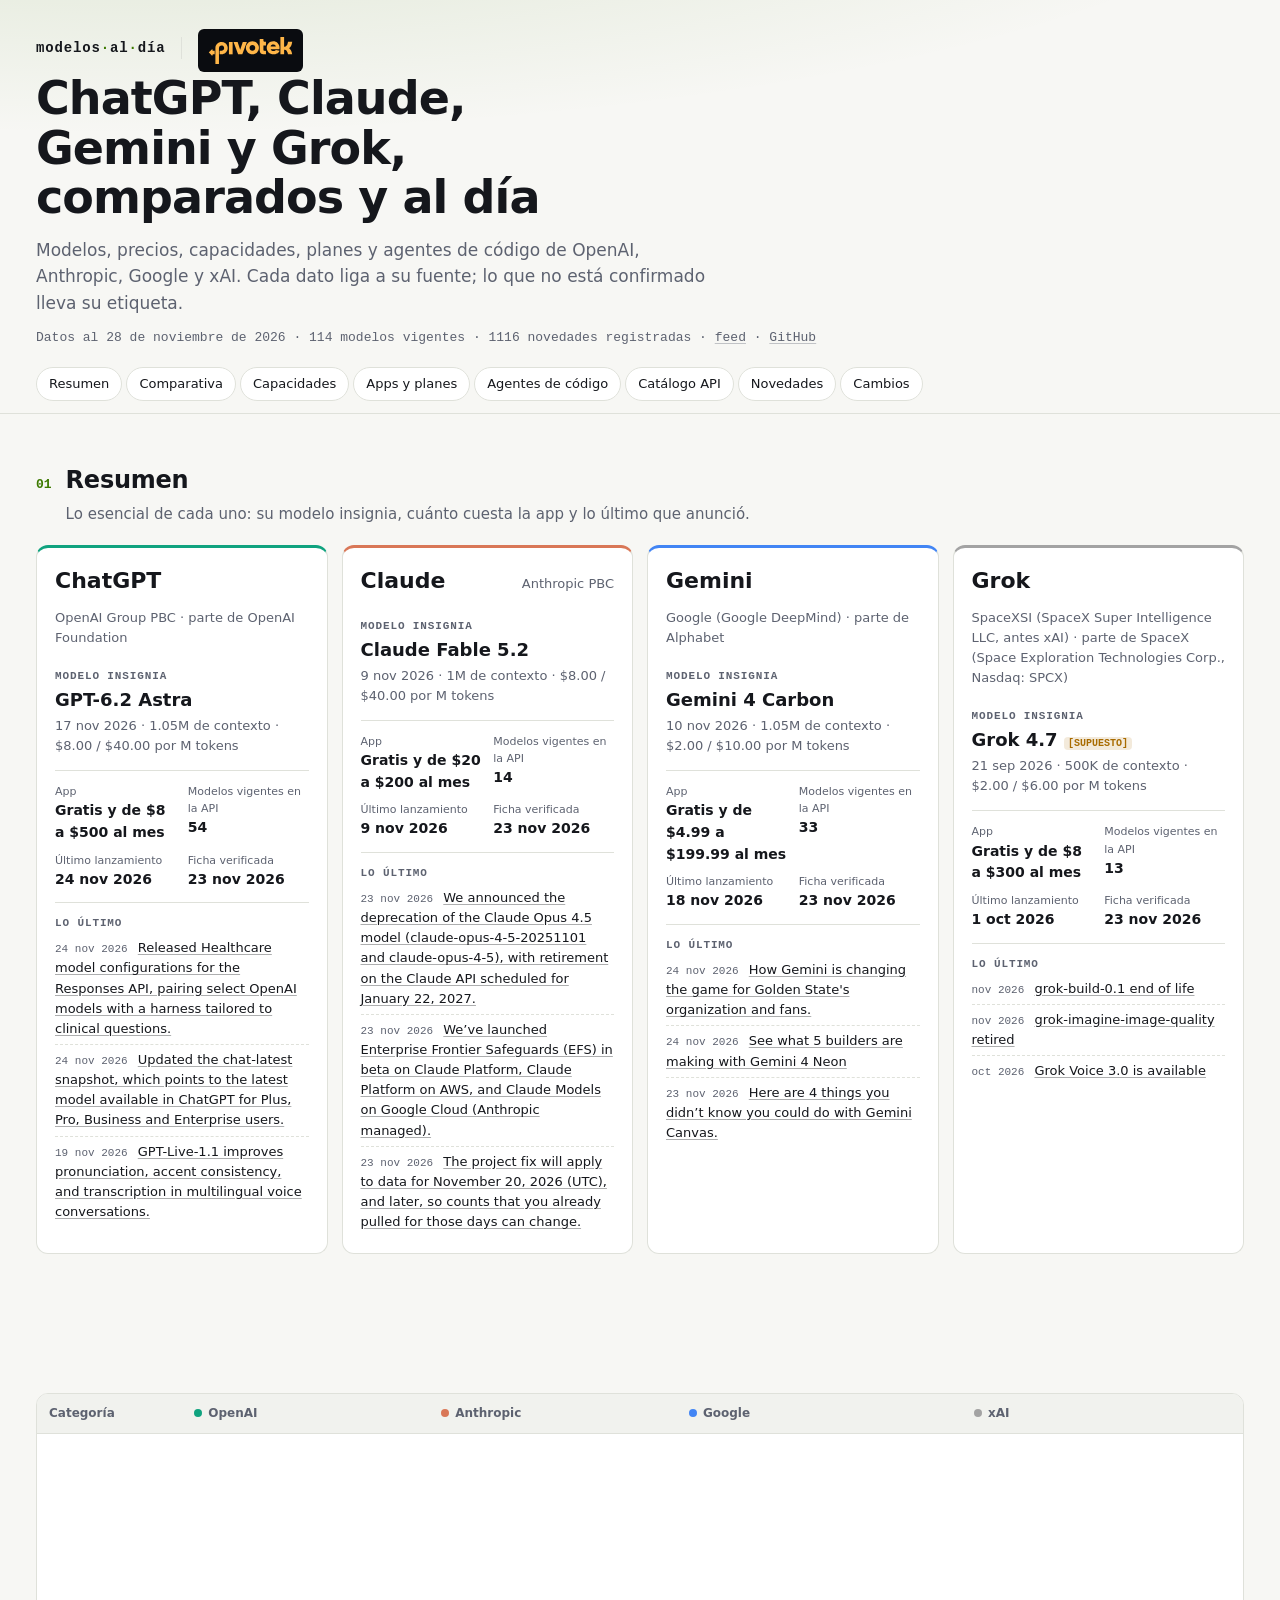
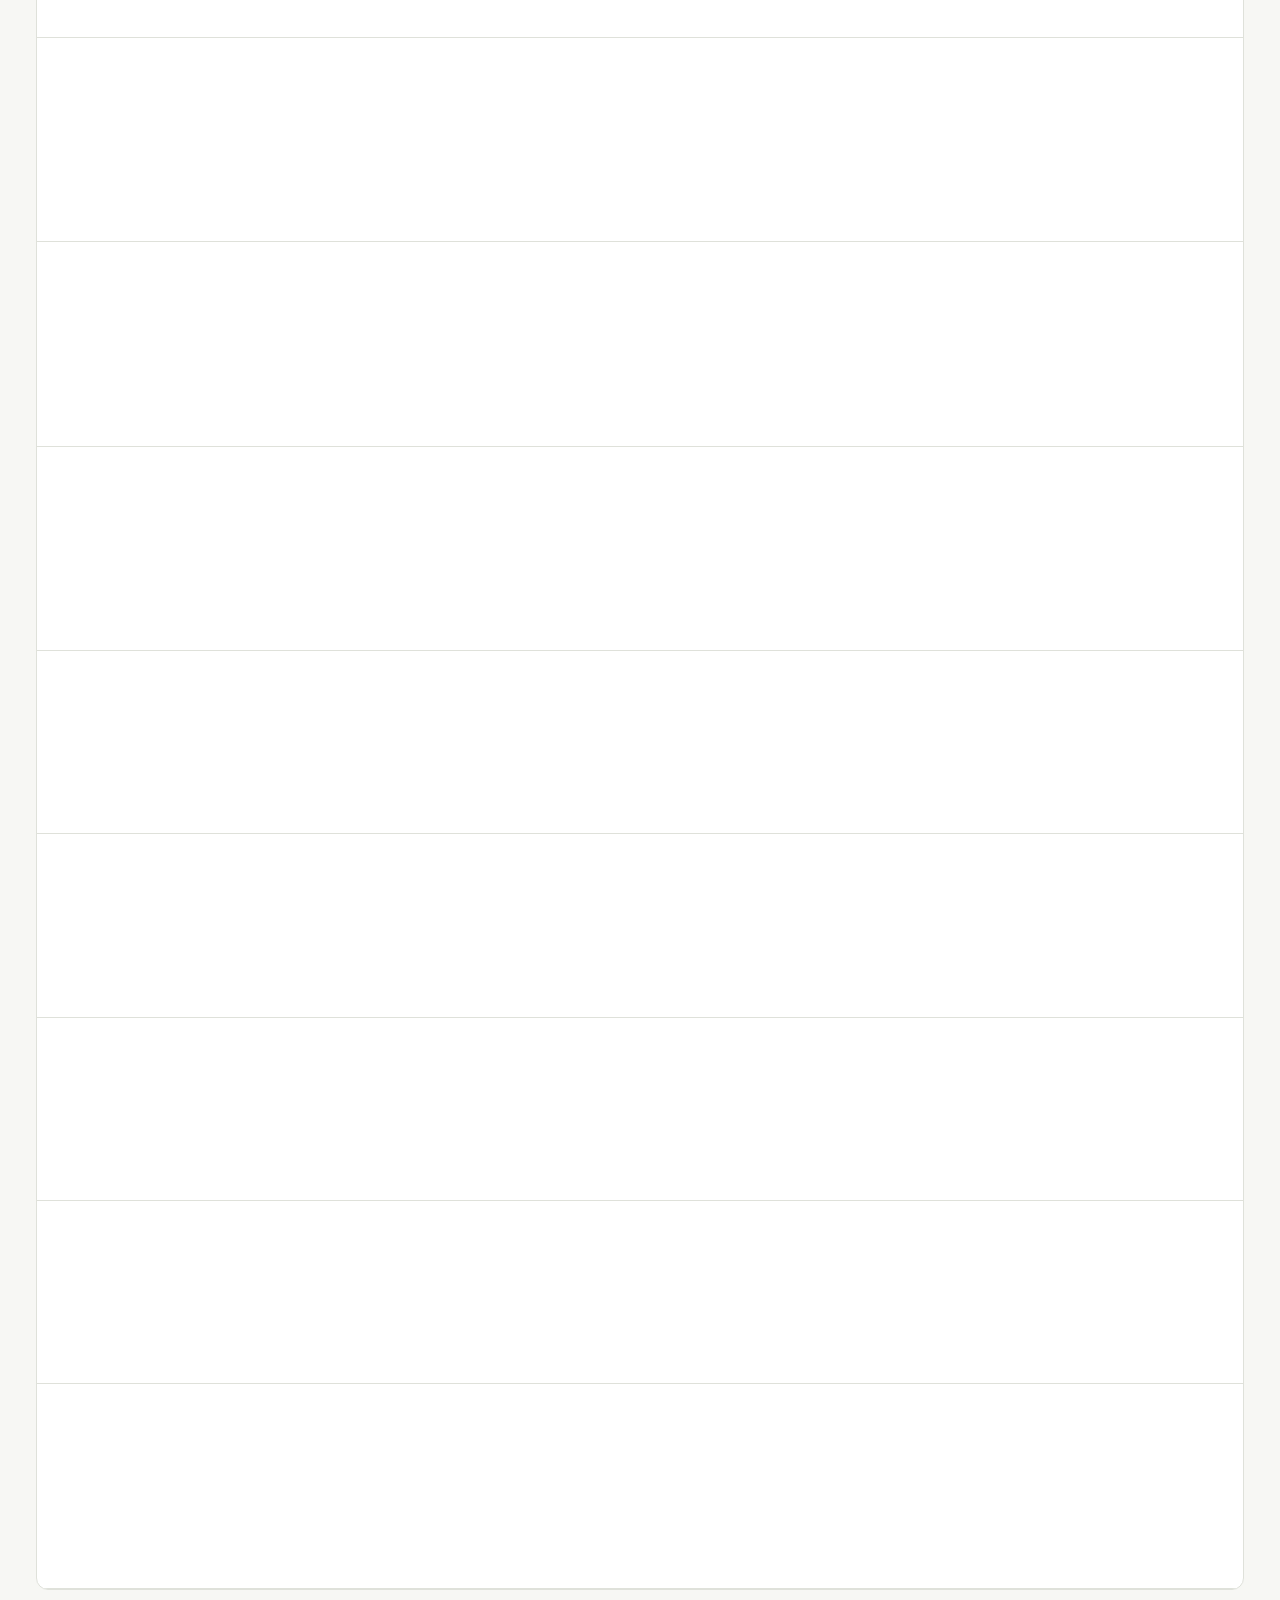
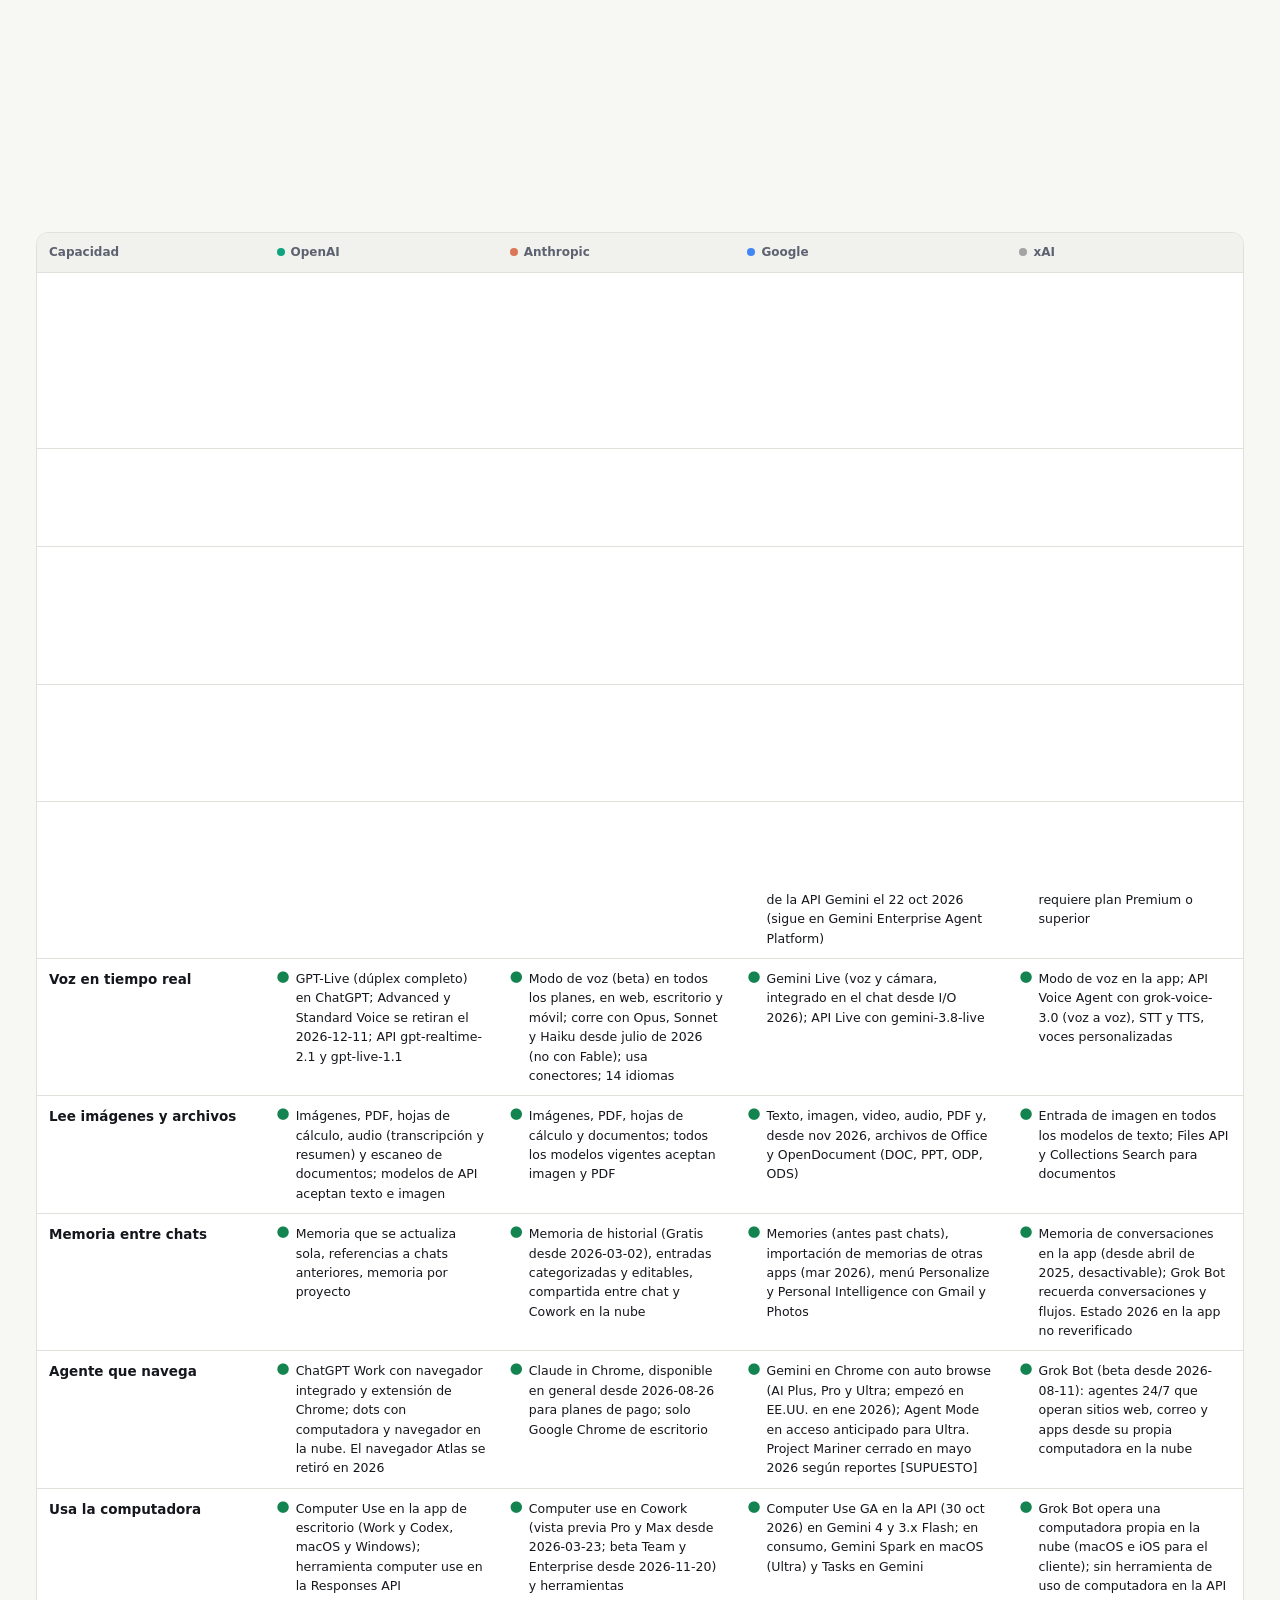
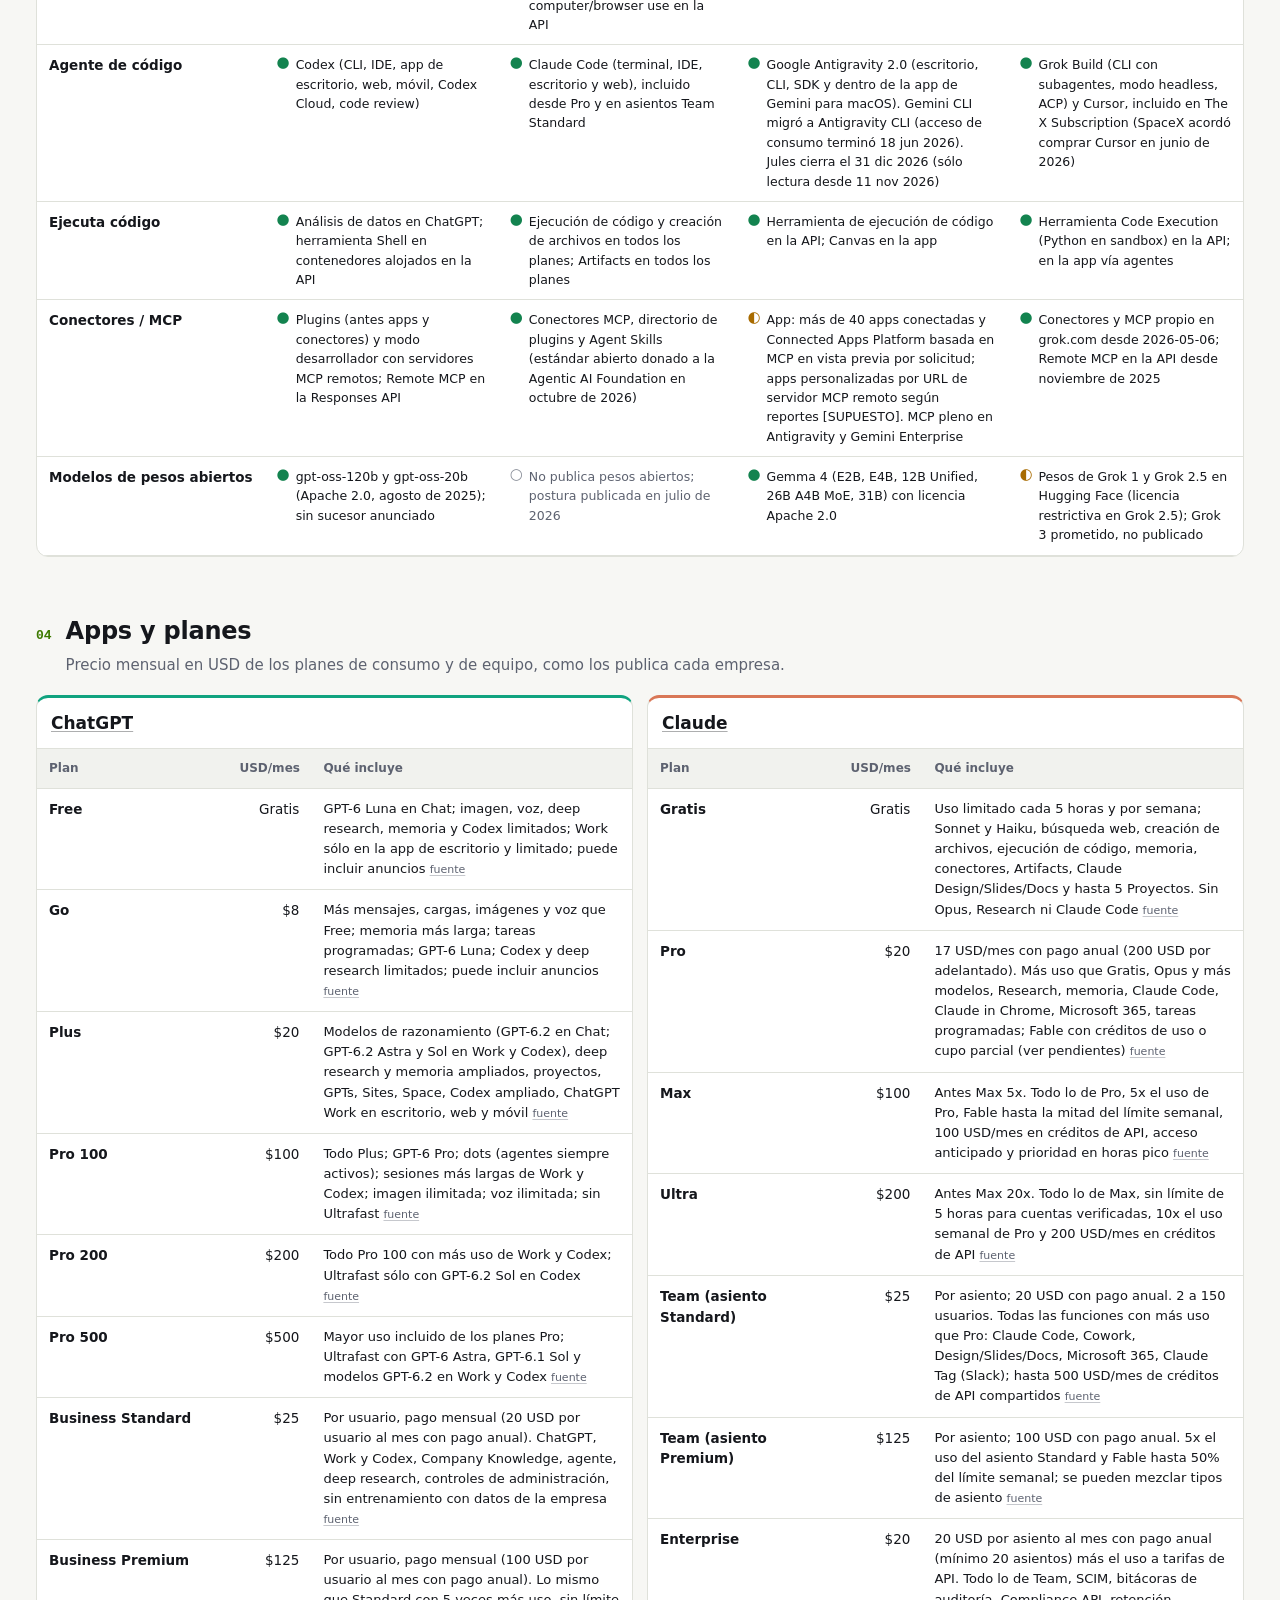
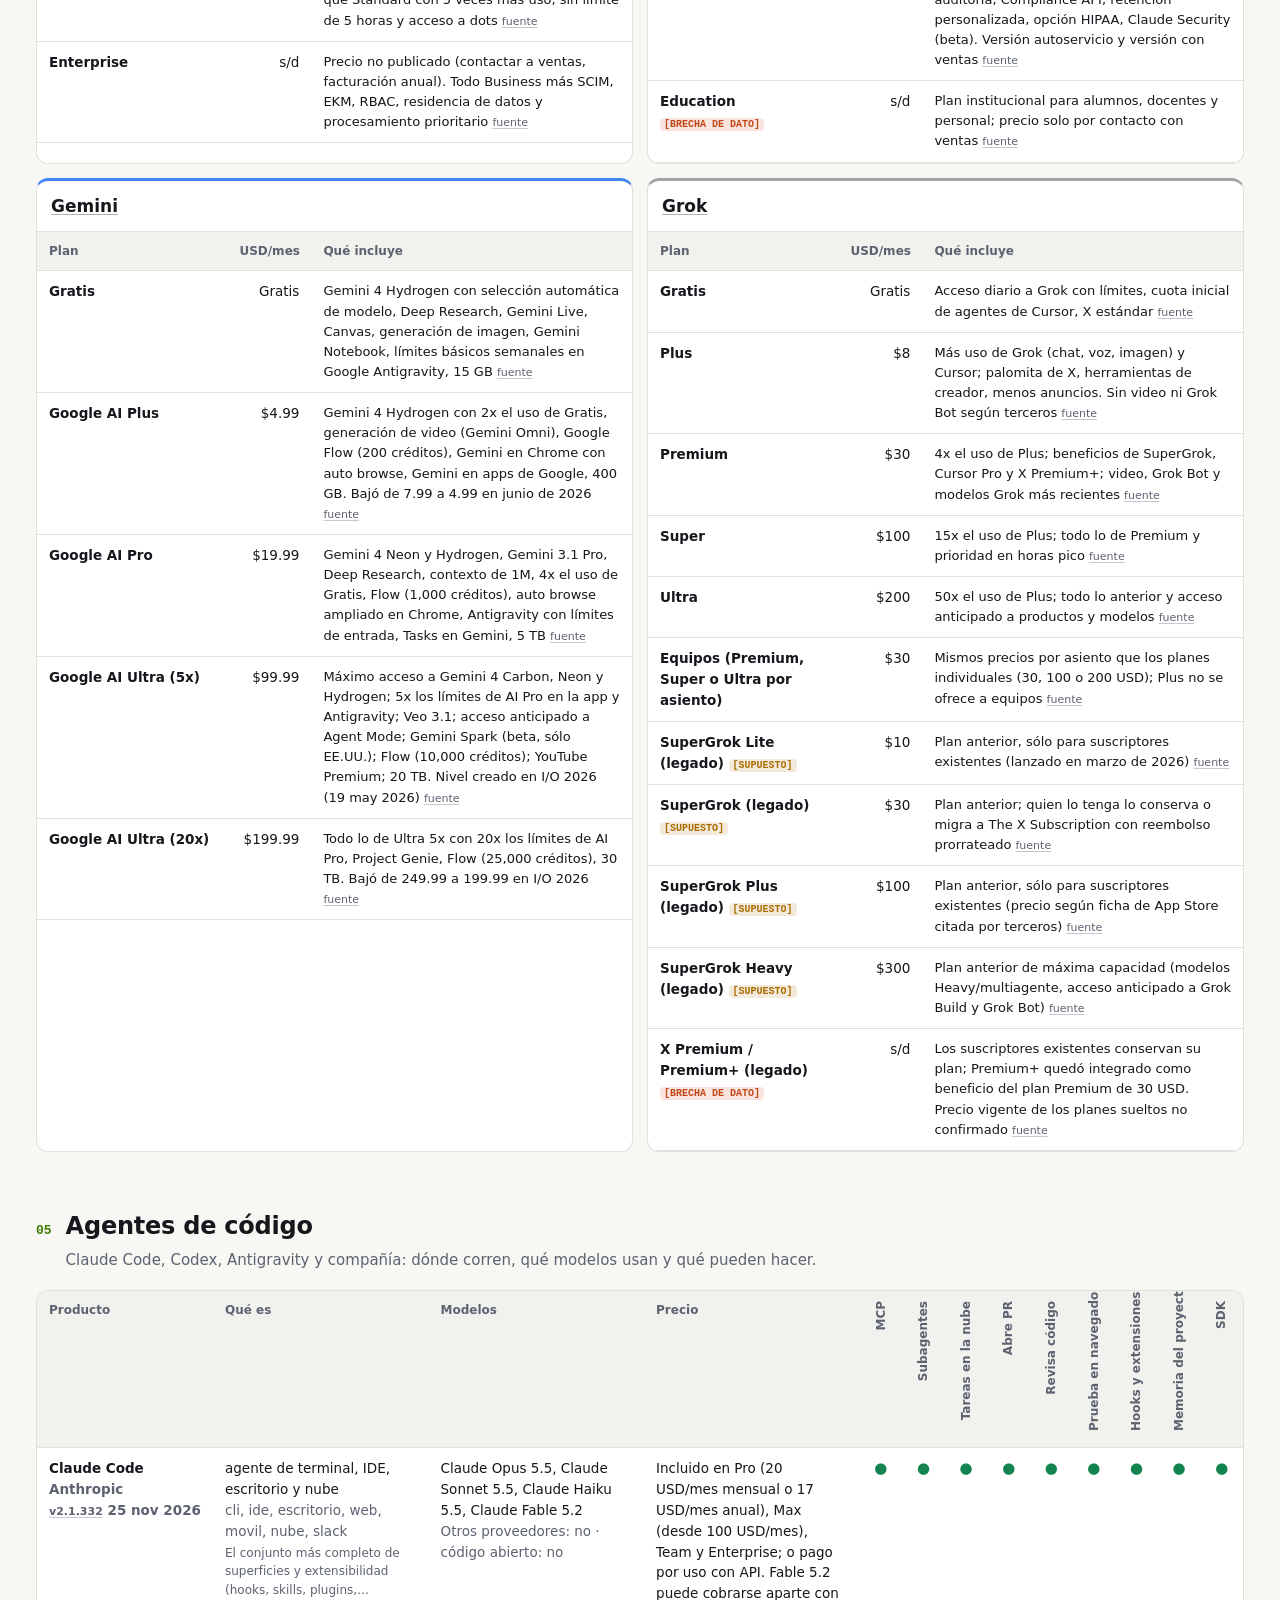
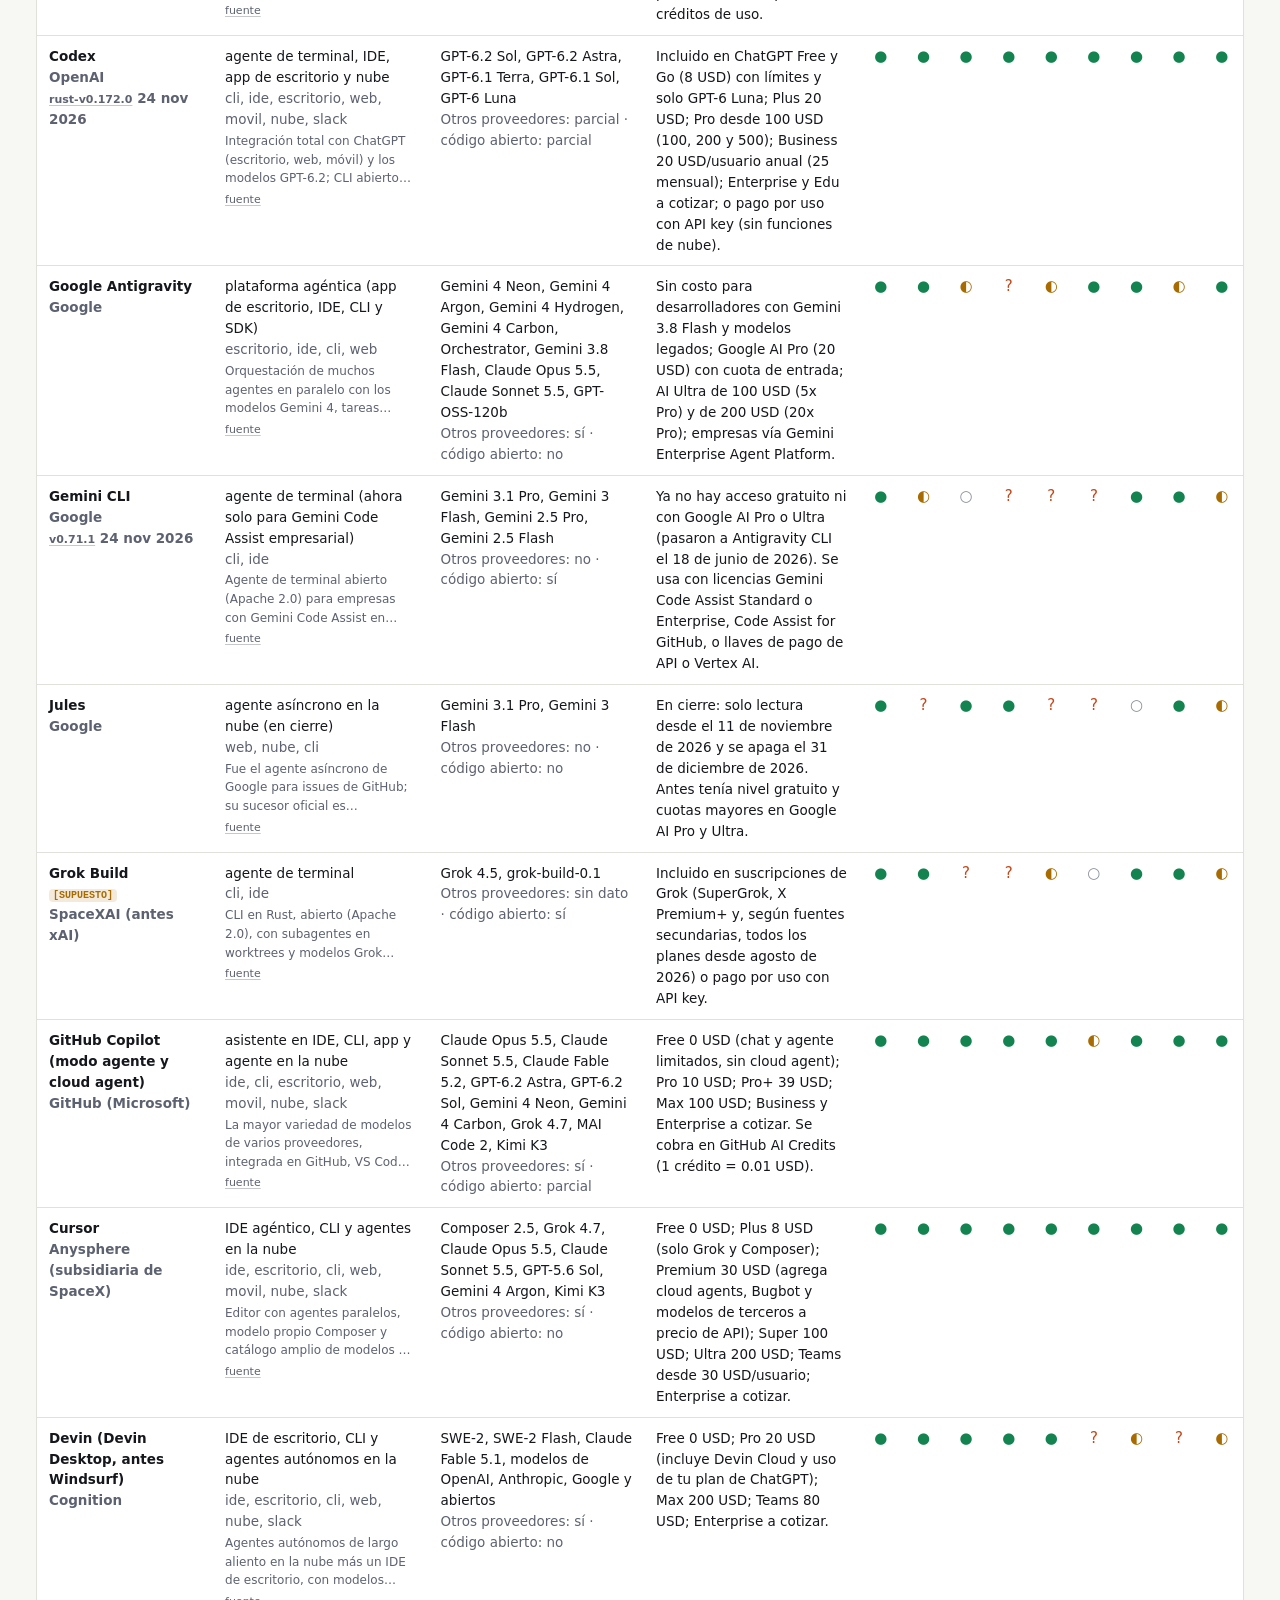
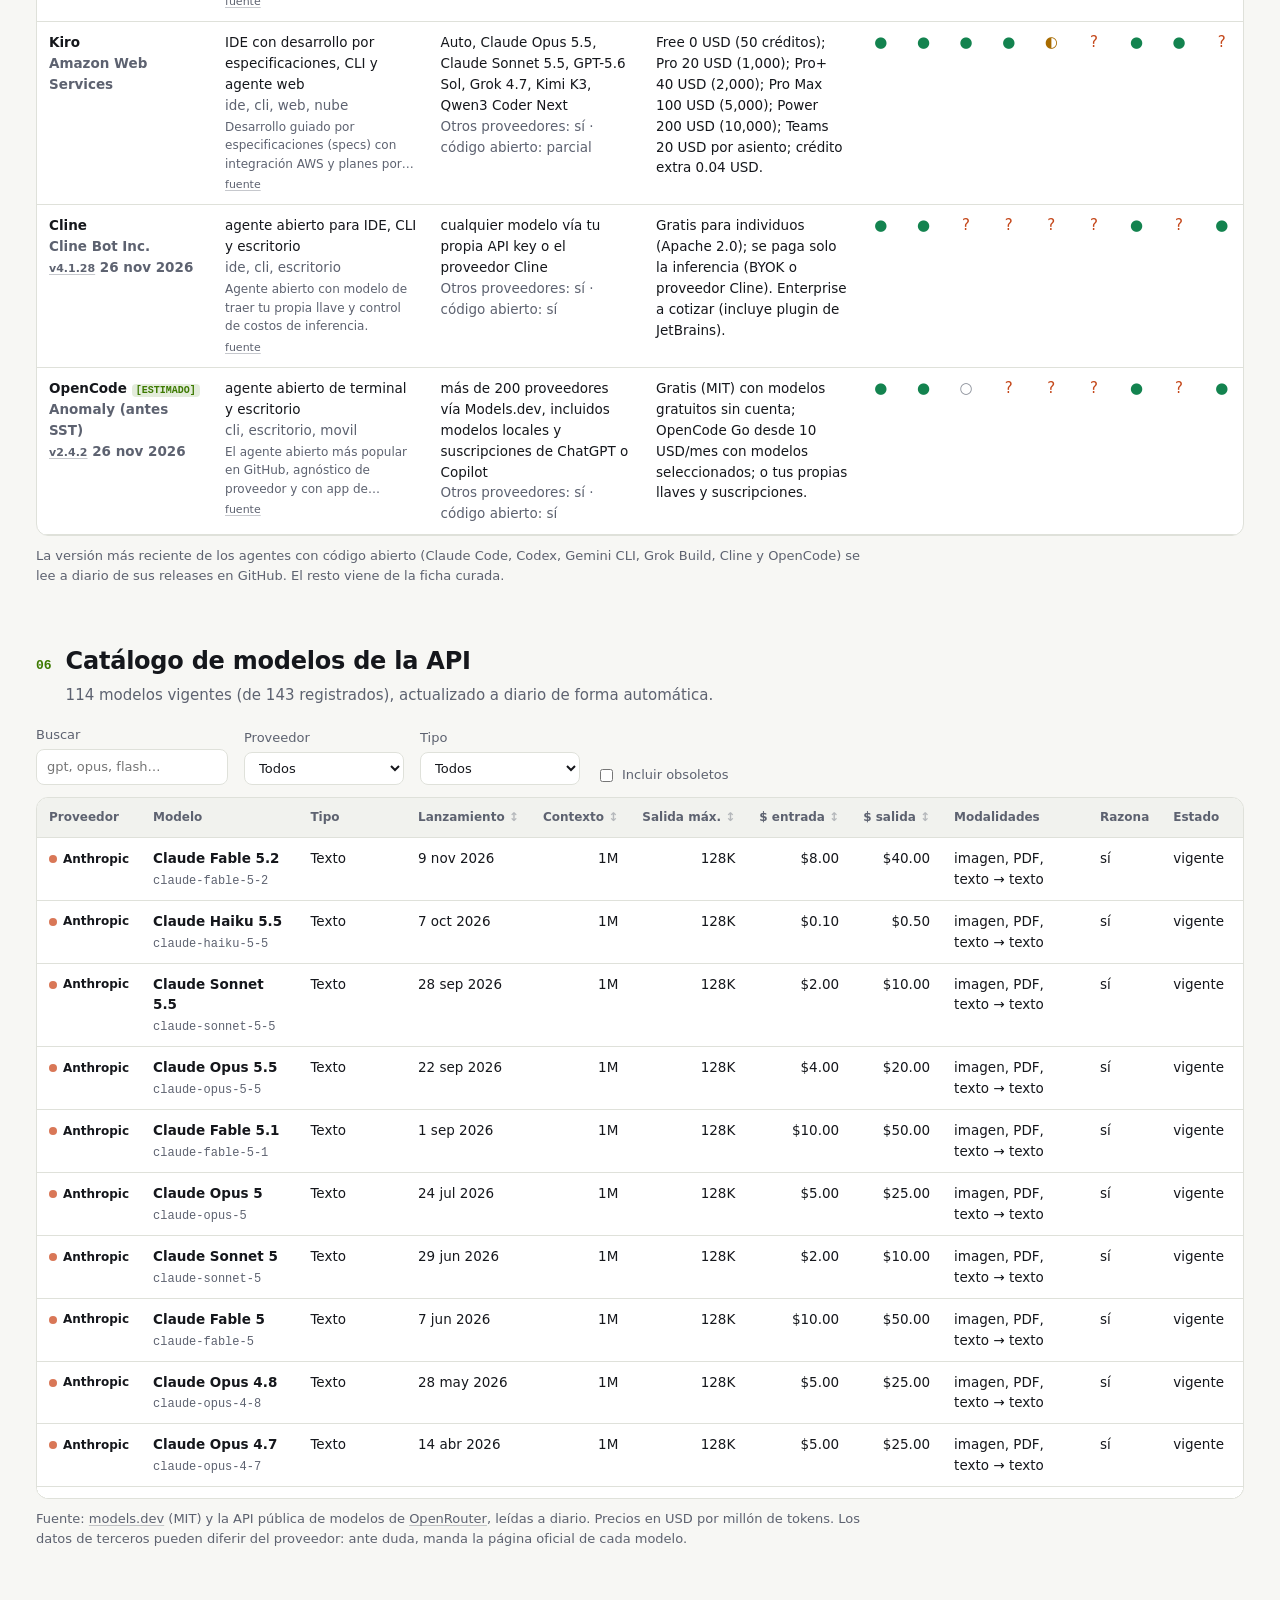
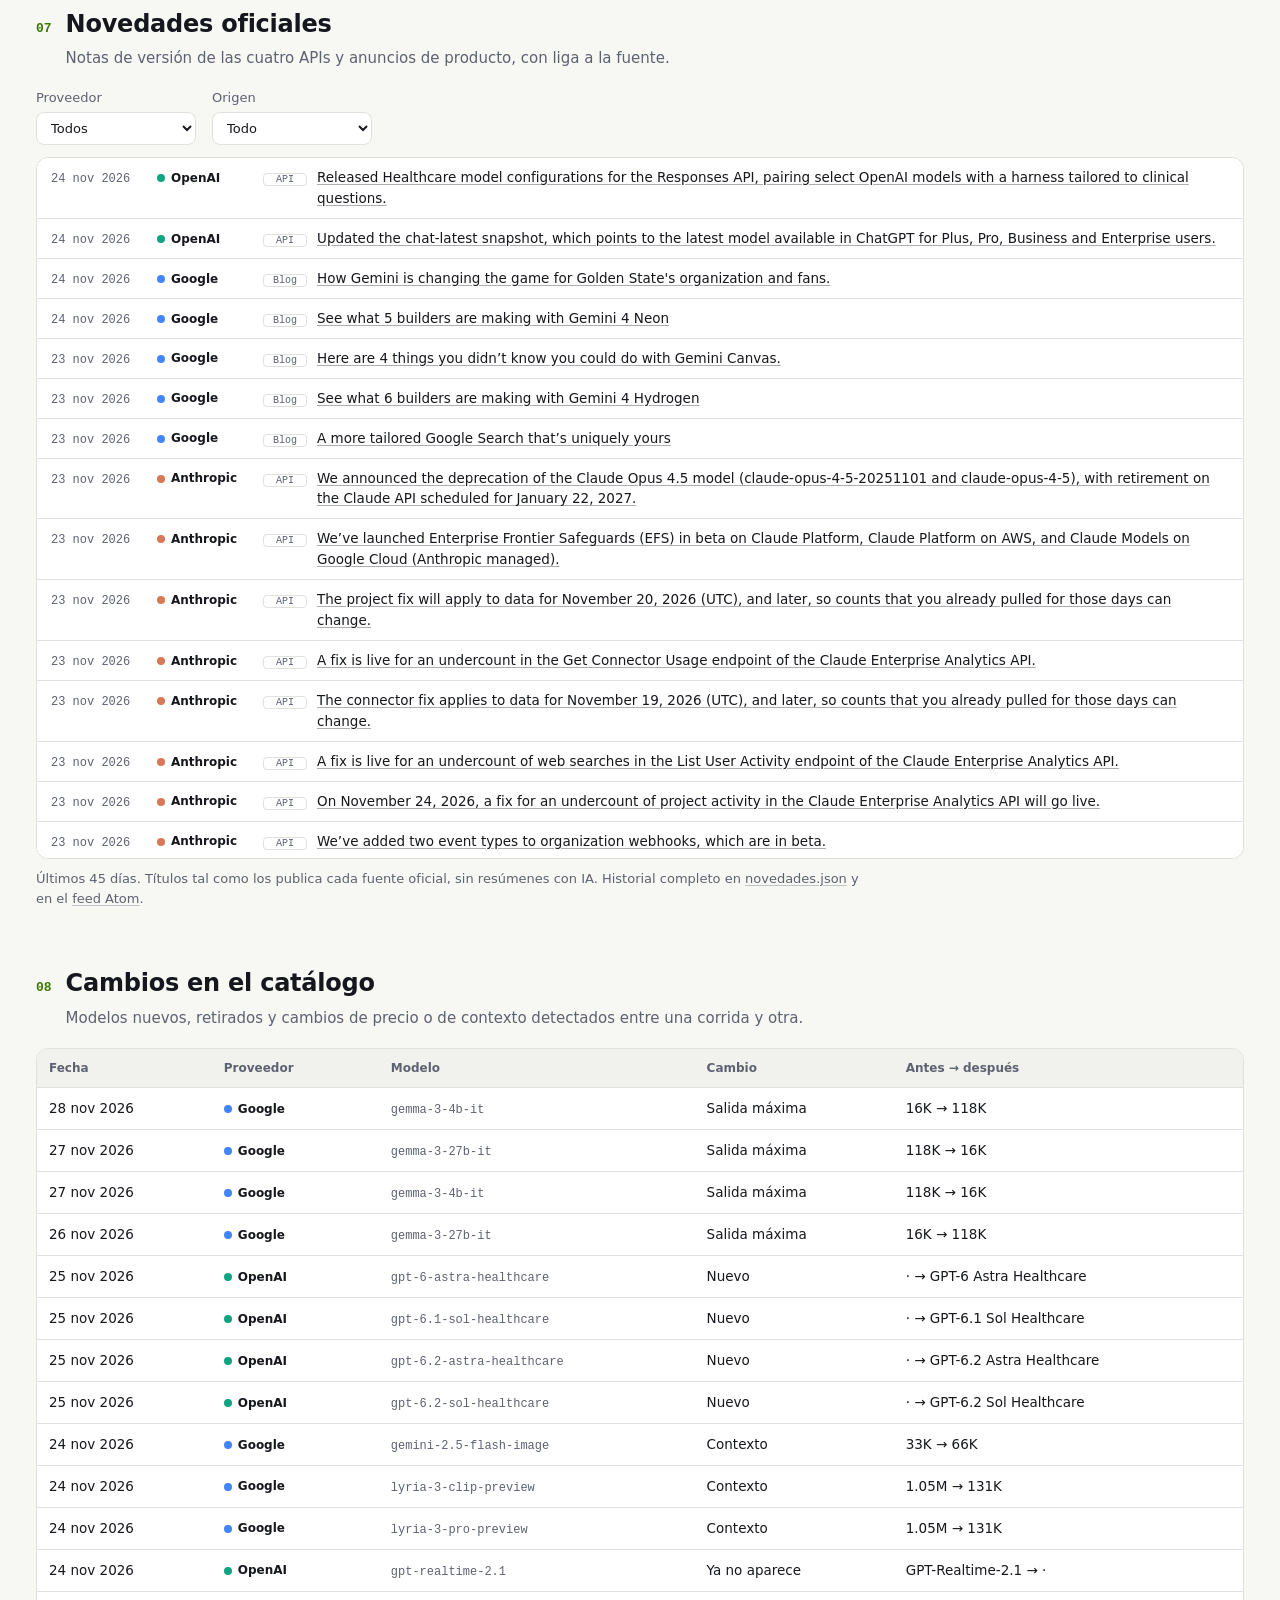
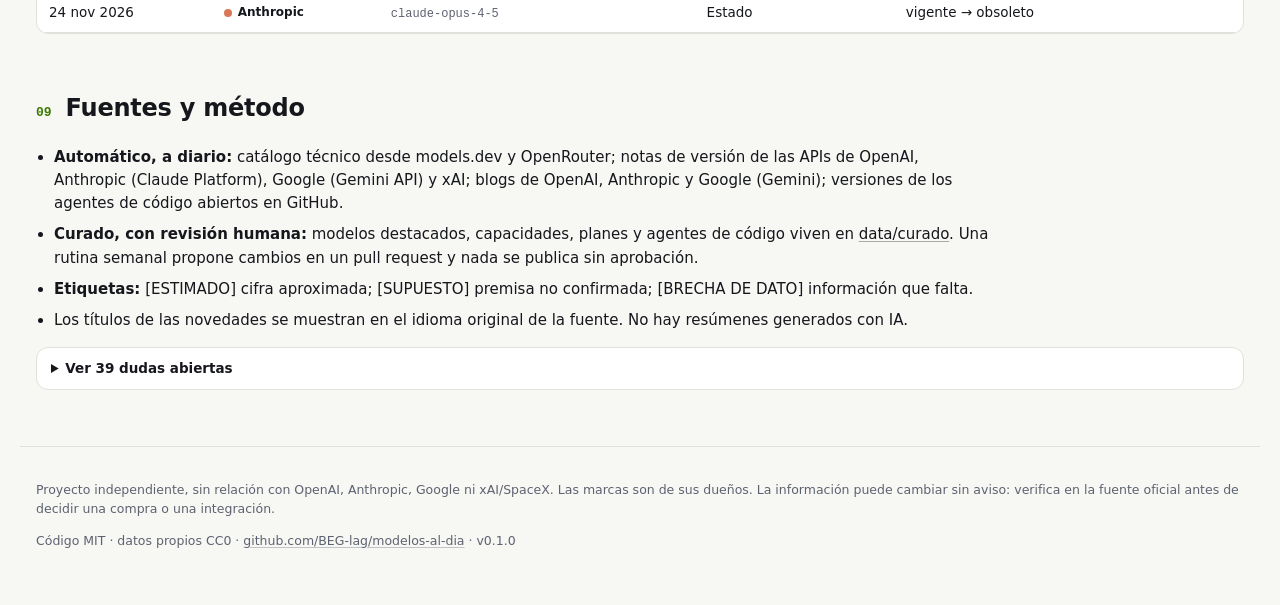
